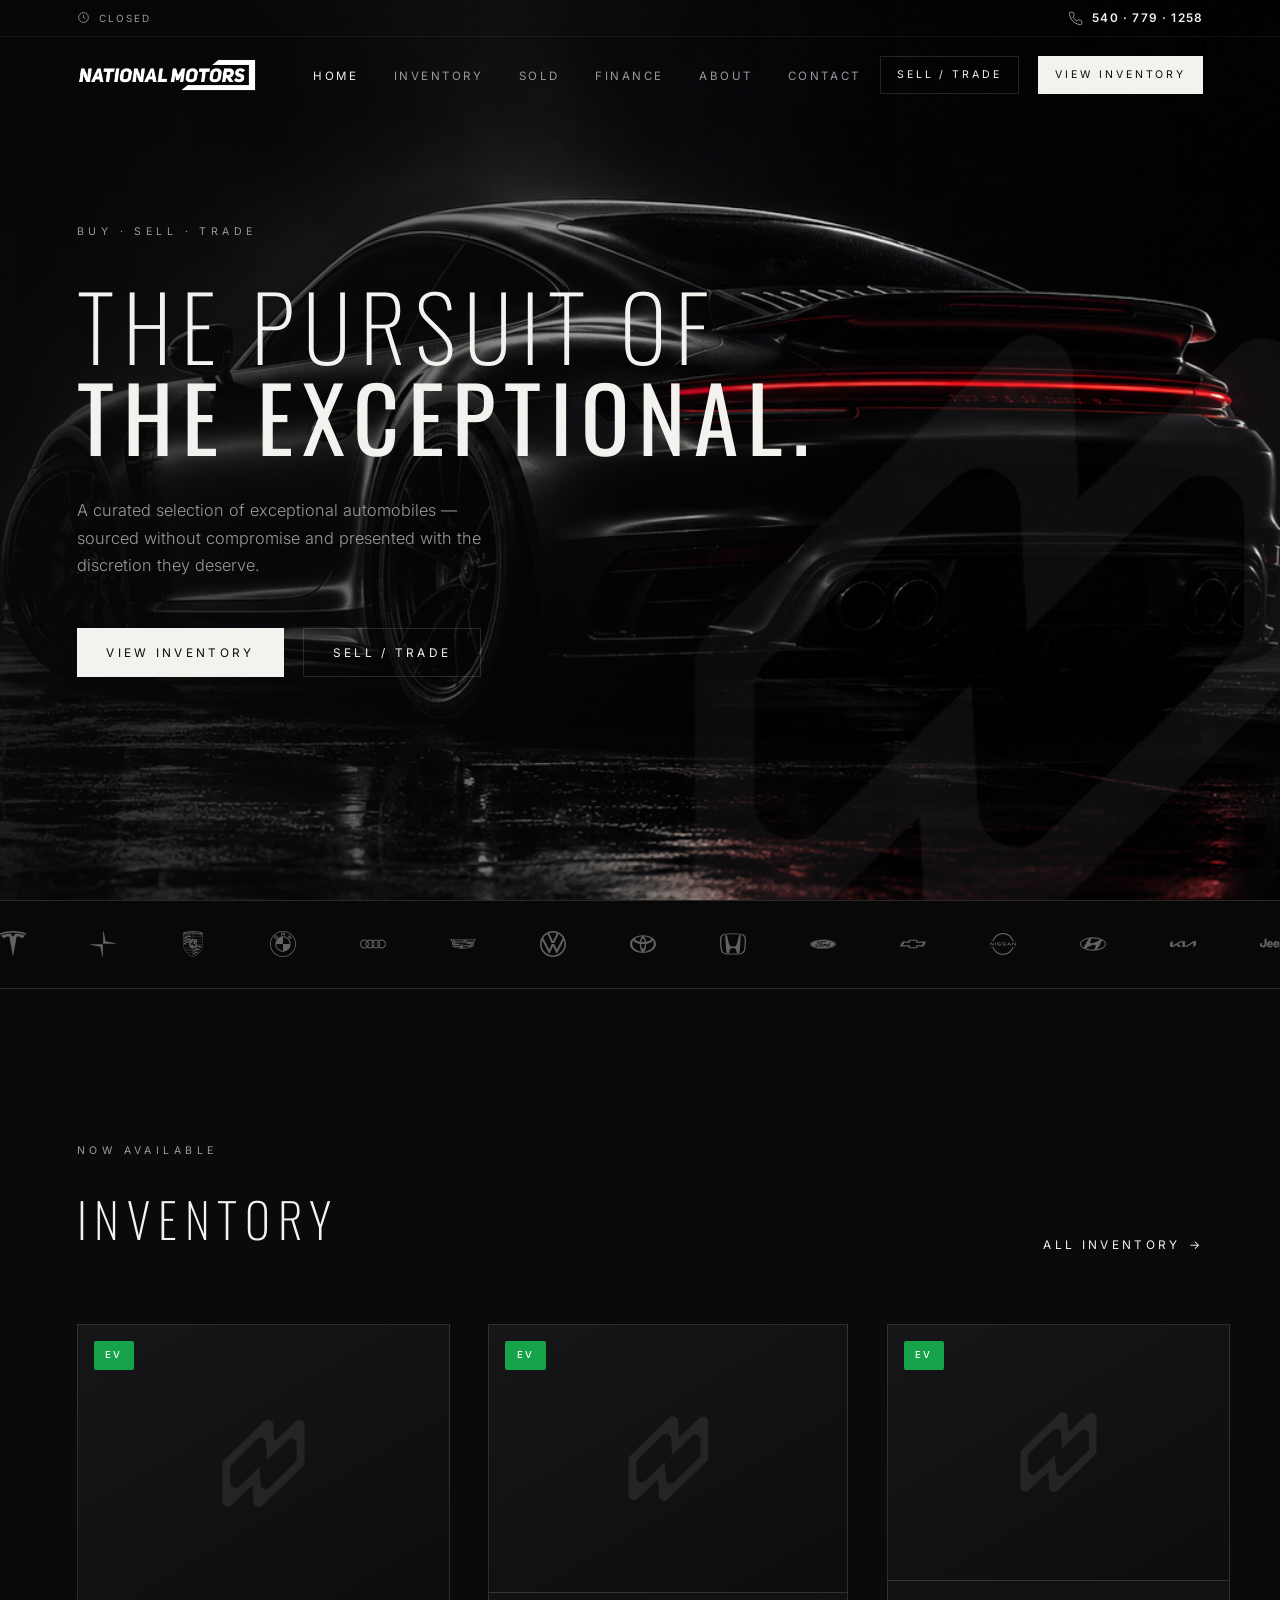
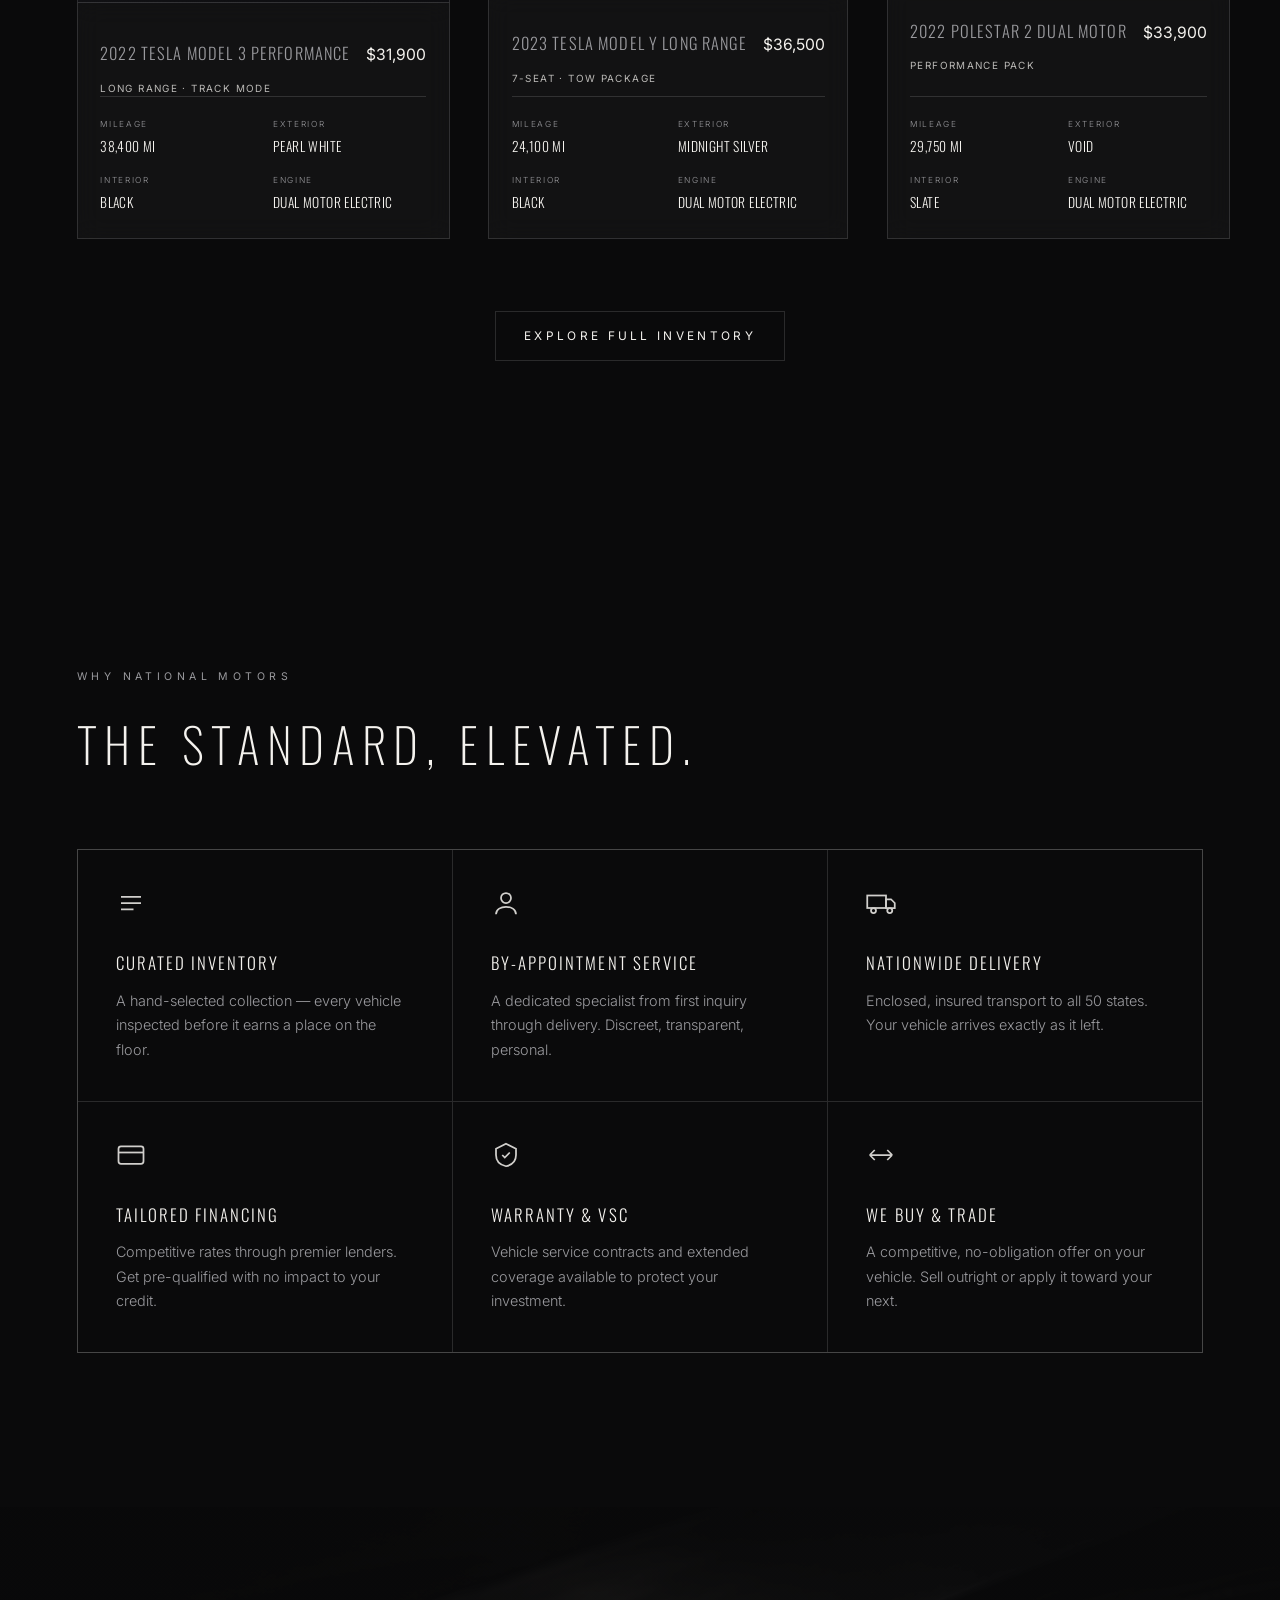
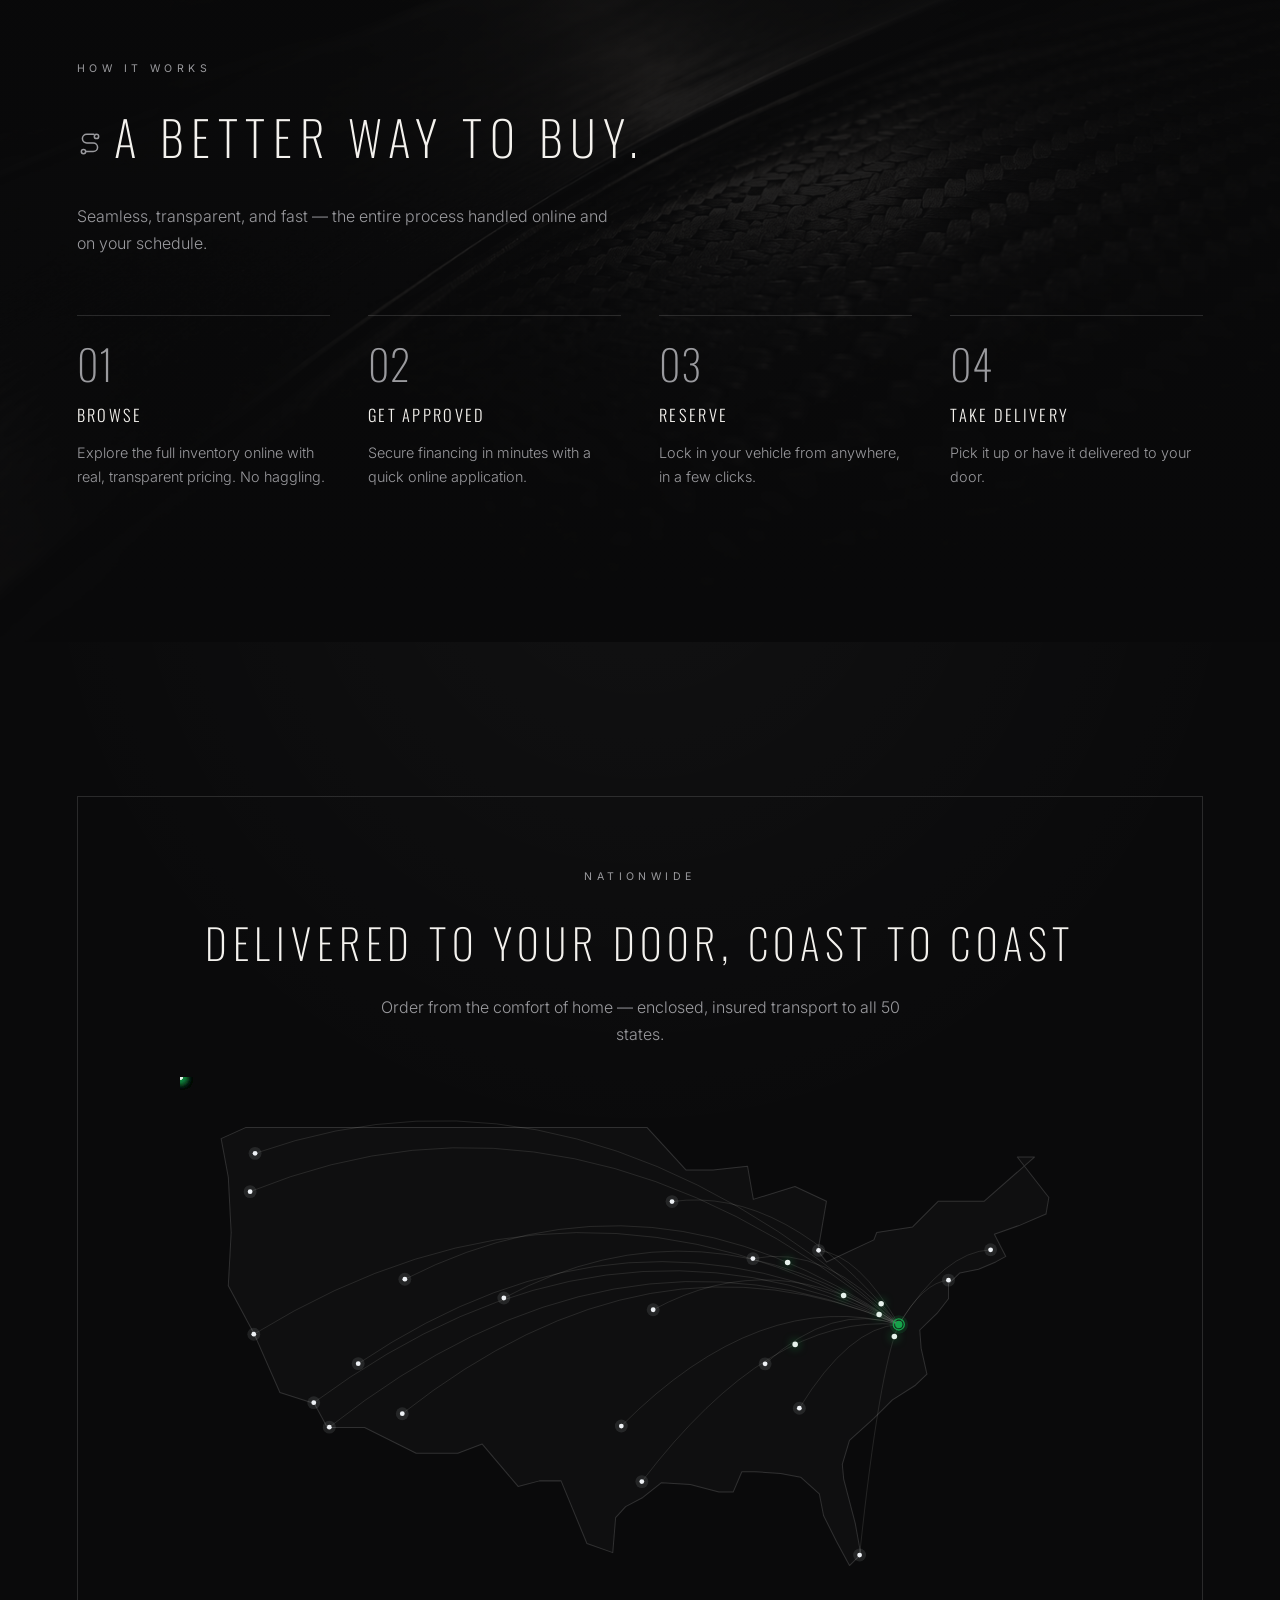
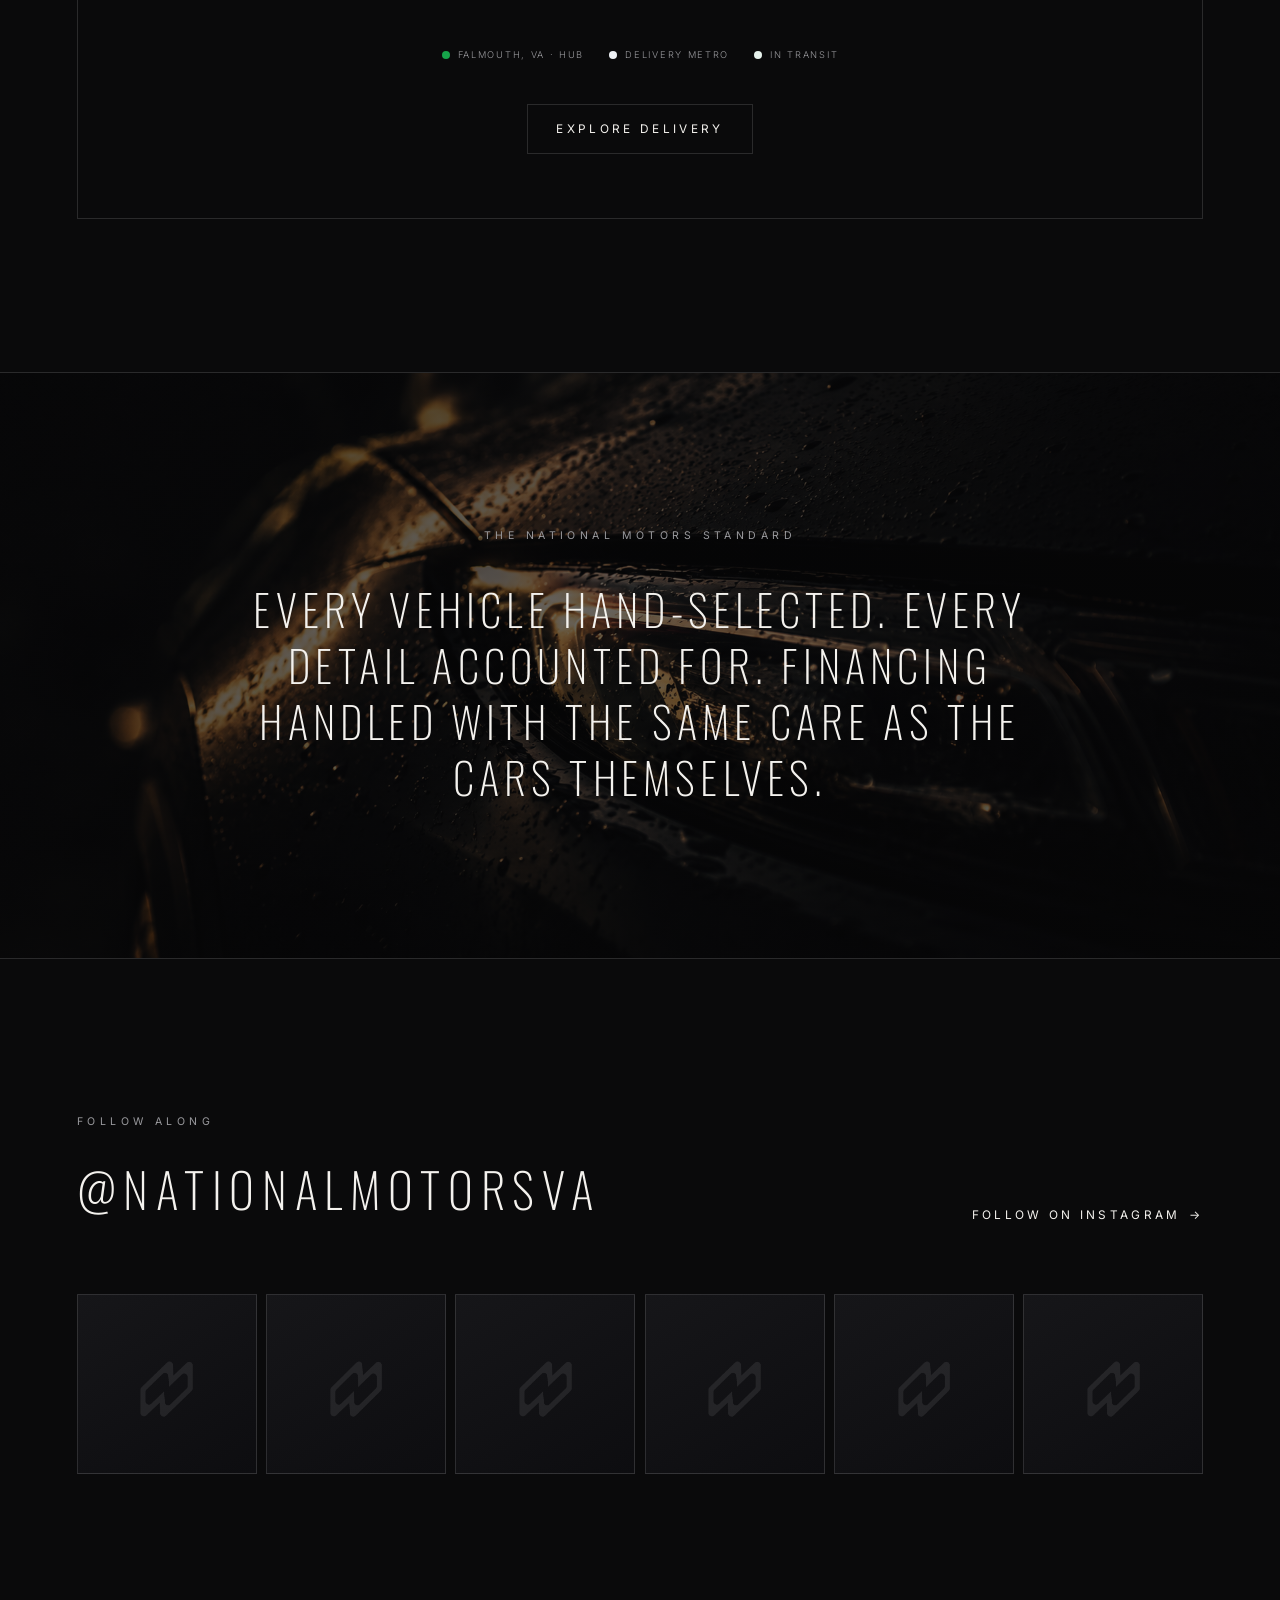
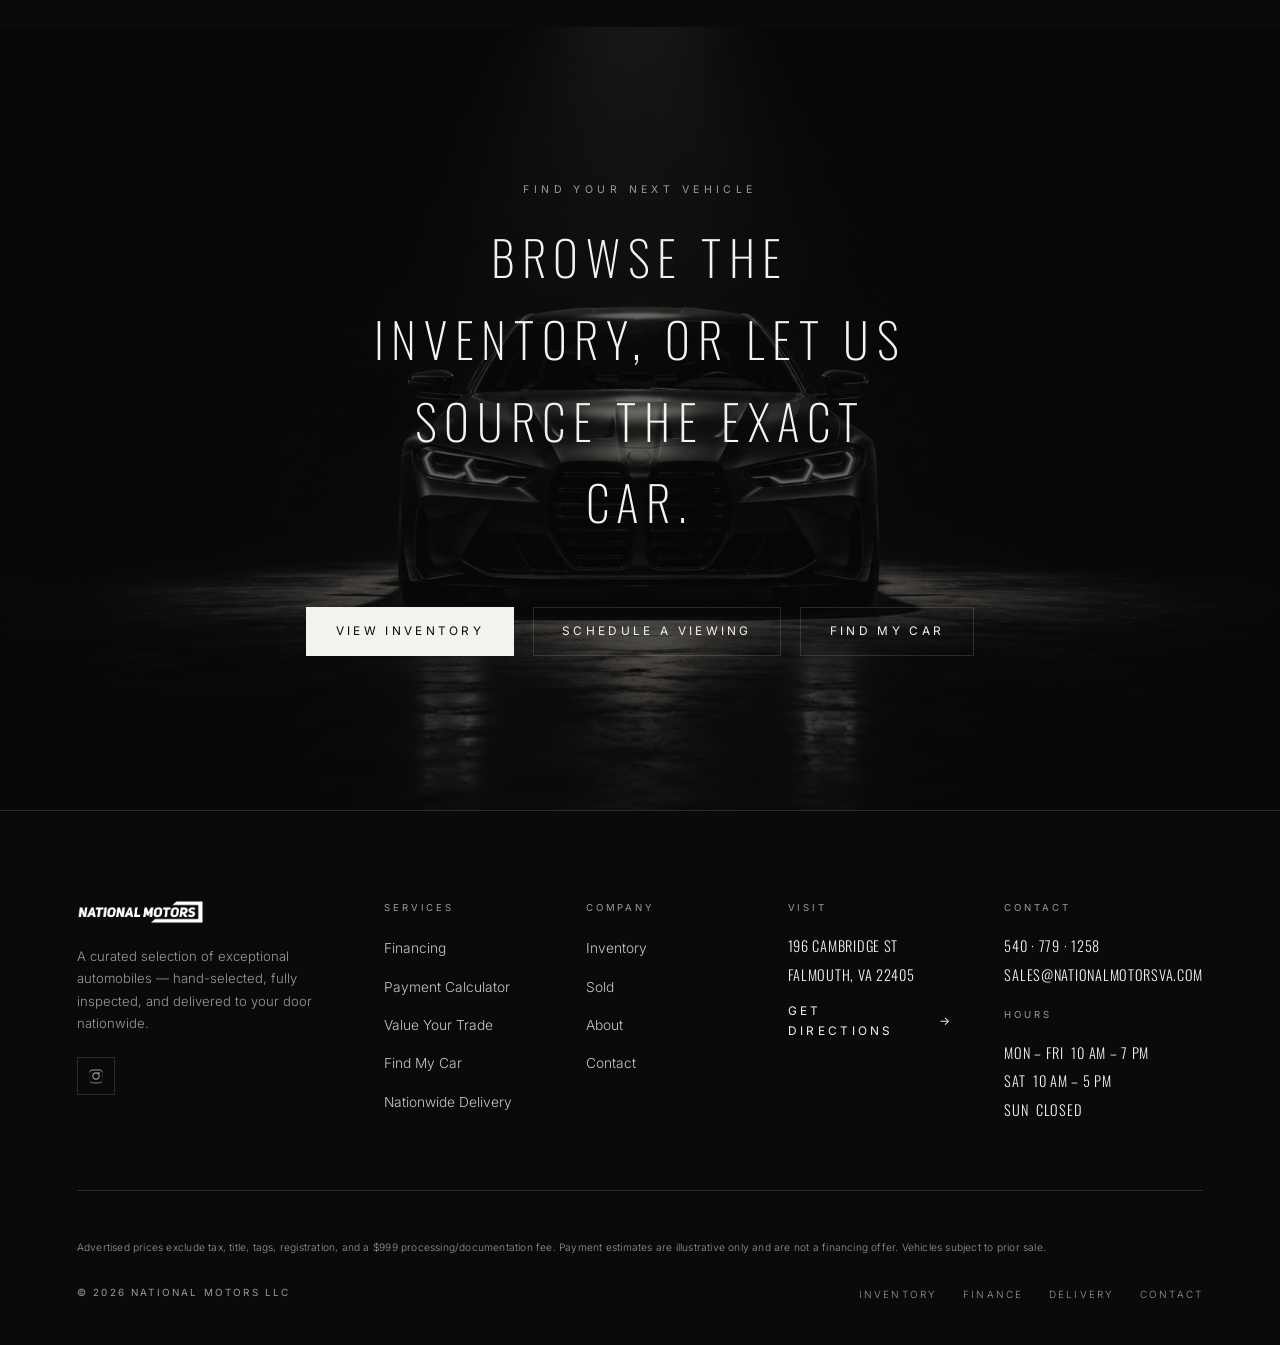
==== index.html @ ca6d5e93 "Delivery: US network map Replace the railmap strip on the home and delivery pages with an injected S" ====
<!DOCTYPE html><html lang="en"><head><meta charset="UTF-8"><meta name="viewport" content="width=device-width, initial-scale=1"><title>National Motors | Used Cars, EVs & Financing — Fredericksburg / Falmouth, VA</title><meta name="description" content="National Motors — quality pre-owned cars, trucks, SUVs and electric vehicles (EV) with financing and nationwide delivery in the Fredericksburg / Falmouth, Virginia area."><link rel="icon" href="assets/img/favicon.png"><link rel="preconnect" href="https://fonts.googleapis.com"><link rel="preconnect" href="https://fonts.gstatic.com" crossorigin><link href="https://fonts.googleapis.com/css2?family=Inter:wght@300;400;500&family=Oswald:wght@200;300;400;500&display=swap" rel="stylesheet"><link rel="stylesheet" href="assets/css/site.css"></head><body><header id="hd"><div class="util"><div class="wrap utilrow"><span class="ustatus"><svg class="x" viewBox="0 0 24 24" fill="none" stroke="currentColor" stroke-width="1.4"><circle cx="12" cy="12" r="9"/><path d="M12 7v5l3 2"/></svg><span id="today">Open</span></span><a class="uphone" href="tel:+15407791258"><svg class="x" viewBox="0 0 24 24" fill="none" stroke="currentColor" stroke-width="1.4"><path d="M22 16.9v3a2 2 0 01-2.2 2 19.8 19.8 0 01-8.6-3 19.5 19.5 0 01-6-6 19.8 19.8 0 01-3-8.6A2 2 0 014.1 2h3a2 2 0 012 1.7c.1.9.3 1.8.6 2.6a2 2 0 01-.5 2.1L8.1 9.9a16 16 0 006 6l1.5-1.1a2 2 0 012.1-.5c.8.3 1.7.5 2.6.6a2 2 0 011.7 2z"/></svg><b>540 · 779 · 1258</b></a></div></div><div class="wrap nav"><a href="index.html"><img class="logo" src="assets/img/wordmark.png" alt="National Motors"></a><div class="right"><ul><li><a class="n active" href="index.html">Home</a></li><li><a class="n" href="inventory.html">Inventory</a></li><li><a class="n" href="sold.html">Sold</a></li><li><a class="n" href="financing.html">Finance</a></li><li><a class="n" href="about.html">About</a></li><li><a class="n" href="contact.html">Contact</a></li></ul><a class="btn small" href="sell.html">Sell / Trade</a><a class="btn small fill" href="inventory.html">View Inventory</a><button class="navtoggle" id="mt">Menu</button></div></div></header><div class="mobile" id="mm"><button class="close" id="mc">✕</button><a href="index.html">Home</a><a href="inventory.html">Inventory</a><a href="sold.html">Sold</a><a href="financing.html">Finance</a><a href="about.html">About</a><a href="contact.html">Contact</a><a href="sell.html">Sell / Trade</a></div><section class="hero"><div class="hero-media"></div><img class="hero-mark" src="assets/img/monogram.png" alt=""><div class="wrap"><span class="eyebrow">Buy · Sell · Trade</span><h1>The pursuit of<br><b>the exceptional.</b></h1><p class="sub">A curated selection of exceptional automobiles — sourced without compromise and presented with the discretion they deserve.</p><div class="cta"><a class="btn fill" href="inventory.html">View Inventory</a><a class="btn" href="sell.html">Sell / Trade</a></div></div></section><div class="marquee"><div class="marquee-track"><svg viewBox="0 0 24 24" role="img" aria-label="Tesla"><path d="M12 5.362l2.475-3.026s4.245.09 8.471 2.054c-1.082 1.636-3.231 2.438-3.231 2.438-.146-1.439-1.154-1.79-4.354-1.79L12 24 8.619 5.034c-3.18 0-4.188.354-4.335 1.792 0 0-2.146-.795-3.229-2.43C5.28 2.431 9.525 2.34 9.525 2.34L12 5.362l-.004.002H12v-.002zm0-3.899c3.415-.03 7.326.528 11.328 2.28.535-.968.672-1.395.672-1.395C19.625.612 15.528.015 12 0 8.472.015 4.375.61 0 2.349c0 0 .195.525.672 1.396C4.674 1.989 8.585 1.435 12 1.46v.003z"/></svg><svg viewBox="0 0 24 24" role="img" aria-label="Polestar"><path d="m12.549 0-.457.555v11.191h11.19l.554-.457-9.4-1.89zM.719 12.26l-.555.457L9.563 14.6l1.886 9.4.457-.555V12.26Z"/></svg><svg viewBox="0 0 24 24" role="img" aria-label="Porsche"><path d="M11.972 0A25.68 25.68 0 0 0 9.93.091a27.858 27.858 0 0 0-4.248.685 23.565 23.565 0 0 0-2.975.966l-.06.022s.118 7.243.21 10.831a9.934 9.934 0 0 0 .569 3.098 14.899 14.899 0 0 0 1.622 3.214A12.884 12.884 0 0 0 7.56 21.66a11.234 11.234 0 0 0 1.192.873 15.214 15.214 0 0 0 2.038 1.031c.233.098.436.192.62.255A4.58 4.58 0 0 0 12 24a4.58 4.58 0 0 0 .59-.182c.182-.063.387-.156.62-.255a15.22 15.22 0 0 0 2.037-1.031 11.25 11.25 0 0 0 1.194-.873 12.88 12.88 0 0 0 2.511-2.752 14.889 14.889 0 0 0 1.622-3.214 9.934 9.934 0 0 0 .57-3.098c.091-3.588.21-10.827.21-10.827a.635.635 0 0 0-.057-.026 23.564 23.564 0 0 0-2.976-.966 27.856 27.856 0 0 0-4.248-.684A26.068 26.068 0 0 0 12.031 0zm0 .361h.057c.679.008 1.288.03 1.963.09a26.585 26.585 0 0 1 4.084.663 22.53 22.53 0 0 1 2.861.937.619.619 0 0 1 .057.025l-.038 2.274a.113.113 0 0 0-.019-.01 22.55 22.55 0 0 0-2.86-.937 26.61 26.61 0 0 0-4.085-.662c-.675-.06-1.281-.1-1.96-.108h-.058c-.679.009-1.29.048-1.965.108a26.608 26.608 0 0 0-4.084.665 22.547 22.547 0 0 0-2.861.938.116.116 0 0 0-.02.01l-.038-2.281.058-.022a22.527 22.527 0 0 1 2.86-.937A26.581 26.581 0 0 1 10.01.45c.675-.06 1.284-.08 1.963-.089zm.288.216a16.633 16.633 0 0 0-.902.008c-.121.005-.288.109-.29.23l-.007.648c-.002.132.172.236.305.239.462.01.87.002 1.318.03.033.003.062.023.062.056l-.003.13a.042.042 0 0 1-.045.046c-.521 0-1.066-.025-1.593.017-.028.002-.027-.005-.028.023l-.024.384-.002.03a16.318 16.318 0 0 1 1.882 0 .32.32 0 0 0 .305-.262l.006-.627c0-.129-.158-.224-.261-.23-.442-.028-.945-.013-1.394-.025a.046.046 0 0 1-.044-.05l.009-.145c0-.028.019-.036.047-.037.444-.016 1.107.005 1.562.019a.072.072 0 0 0 .06-.07V.674c0-.017-.032-.067-.063-.068V.605a33.113 33.113 0 0 0-.9-.028zm-1.88.064c-.423.008-1.341.125-1.862.19L8.515 2.64v.023l.47-.06a.014.014 0 0 0 .01-.006.014.014 0 0 0 .003-.01v-.523l.947-.102c.083-.015.18.046.256.169a.88.88 0 0 1 .114.339l.467-.035c.01 0 .03 0 .028-.01a.988.988 0 0 0-.307-.663.316.316 0 0 0 .197-.31 4.34 4.34 0 0 0-.022-.564.32.32 0 0 0-.3-.247zm3.59.019a.404.404 0 0 0-.413.332l-.01 1.195a.312.312 0 0 0 .24.289c.61.057 1.21.112 1.89.215.011 0 .032-.007.032-.017v-.416c0-.009-.02-.028-.027-.03-.454-.057-1.053-.137-1.589-.193a.076.076 0 0 1-.058-.07v-.812c0-.034.05-.052.084-.05.529.044 1.056.14 1.584.197.014.002.036-.007.037-.021l.01-.382a.037.037 0 0 0-.029-.033 36.382 36.382 0 0 0-1.75-.204zm1.98.237c-.012 0-.022.014-.022.025-.006.274-.045 1.457-.053 1.772v.027c.155.027.326.048.453.074.014.002.035-.008.035-.022-.002-.207 0-.448-.004-.636 0-.013.006-.014.02-.012a31.392 31.392 0 0 1 1.102.22c.008 0 .052.007.052.03-.003.217-.007.4-.013.617a.041.041 0 0 0 .027.04c.145.033.283.067.42.1.037.008.043.001.044-.012.022-.451.03-1.174.036-1.784 0-.008-.003-.02-.01-.022-.153-.035-.297-.072-.453-.105-.014-.003-.022.02-.023.035-.015.223-.009.43-.026.652 0 .008 0 .012-.009.01-.37-.076-.765-.158-1.132-.227-.01-.002-.006-.02-.005-.031l.003-.653a.033.033 0 0 0-.026-.03 23.196 23.196 0 0 0-.417-.068zM7.934.92a.303.303 0 0 0-.037 0c-.543.086-1.089.201-1.64.32a.5.5 0 0 0-.23.143.322.322 0 0 0-.102.205l.004 1.118a.434.434 0 0 0 .106.266.24.24 0 0 0 .204.11 38.518 38.518 0 0 1 1.633-.323.497.497 0 0 0 .268-.166.362.362 0 0 0 .098-.23L8.236 1.2a.28.28 0 0 0-.11-.198.303.303 0 0 0-.191-.08zm2.157.197a.076.076 0 0 1 .08.069l.003.189a.172.172 0 0 1-.14.166l-1.062.104-.009-.008V1.23l.009-.004 1.111-.108a.076.076 0 0 1 .008 0zm-2.52.29a.167.167 0 0 1 .078.022.117.117 0 0 1 .054.106l-.009.704a.125.125 0 0 1-.049.105.291.291 0 0 1-.12.047 61.16 61.16 0 0 1-.997.19.106.106 0 0 1-.088-.017.133.133 0 0 1-.03-.1v-.726a.143.143 0 0 1 .04-.097.243.243 0 0 1 .12-.06c.29-.054.67-.129.968-.172a.167.167 0 0 1 .033-.002zm10.81 0l-.001.001c-.008 0-.008.012-.008.019-.014.606-.03 1.167-.035 1.773 0 .013.006.03.018.033a22.245 22.245 0 0 1 2.158.7c.032.011.031-.013.031-.022.003-.138.01-.278.003-.416a.041.041 0 0 0-.025-.033 16.602 16.602 0 0 0-1.66-.541.028.028 0 0 1-.019-.026l.008-.18c0-.008.014-.01.022-.008a21.848 21.848 0 0 1 1.67.542c.01.003.01-.01.01-.019a5.121 5.121 0 0 0 0-.468.029.029 0 0 0-.02-.026 21.457 21.457 0 0 0-1.638-.523c-.008-.002-.018-.01-.018-.018v-.192c0-.008.013-.013.021-.01.564.144 1.184.36 1.615.519.038.014.06.008.06-.027 0-.157.006-.168-.002-.324-.002-.02-.004-.04-.022-.047a21.383 21.383 0 0 0-2.169-.707zm-12.97.064a.365.365 0 0 0-.084.009c-.65.166-1.303.414-1.956.652a.063.063 0 0 0-.03.052V3.65l.003.33s.471-.177.573-.21c.013-.004.013-.017.013-.031l-.01-.52c0-.015.002-.037.016-.04l1.625-.502a.306.306 0 0 0 .138-.101.237.237 0 0 0 .052-.156l-.017-.683a.272.272 0 0 0-.119-.197.365.365 0 0 0-.204-.068zm-.286.496c.036-.01.07.031.072.063a1.86 1.86 0 0 1 .012.25c-.001.045-.066.097-.11.11l-1.184.386c-.011.004-.031 0-.031-.012l.002-.358c0-.017.02-.031.036-.036a10.796 10.796 0 0 1 1.203-.403zm6.967.981c.653.01 1.246.03 1.9.088a26.591 26.591 0 0 1 4.083.663 22.501 22.501 0 0 1 2.861.937.107.107 0 0 1 .014.007 89.441 89.441 0 0 0-.007.448h-8.851zm-.317.002l-.001 4.618H8.827c-.043-.004-.015-.023.015-.052a1.71 1.71 0 0 1 .715-.312c.022-.002.028-.014-.003-.054a.898.898 0 0 0-.93-.212.985.985 0 0 0-.624.603.04.04 0 0 1-.04.031 6.734 6.734 0 0 1-.47.013c-.025 0-.037-.032-.035-.056a.737.737 0 0 1 .343-.484 1.1 1.1 0 0 1 .519-.178.04.04 0 0 0 .02-.063.515.515 0 0 0-.105-.093.758.758 0 0 0-.504-.077 1.053 1.053 0 0 0-.948.964c-.01.06.006.074-.053.094-.112.038-.322.064-.434.088-.02.003-.05-.043-.045-.063a1.309 1.309 0 0 1 .244-.522 1.006 1.006 0 0 1 .342-.291c.026-.013.05-.044.026-.064-.253-.22-.771.012-.98.241a1.37 1.37 0 0 0-.275.91c0 .016.014.041 0 .047a4.942 4.942 0 0 1-.4.15c-.012.003-.014-.028-.016-.04a.93.93 0 0 1 .147-.677.661.661 0 0 1 .244-.241c.01-.006.008-.018 0-.028-.115-.149-.569-.042-.708.094-.32.312-.297.615-.312 1.097-.001.023-.03.111-.056.123a.57.57 0 0 1-.184.07c-.021.006-.023.014-.028-.007a.39.39 0 0 0-.57-.222.356.356 0 0 0-.077.532c.015.017.02.034-.003.041a.42.42 0 0 0-.275.534.336.336 0 0 0 .296.21.628.628 0 0 0 .37-.108.043.043 0 0 1 .06.01.386.386 0 0 0 .531.124c.162-.107.234-.273.114-.559-.007-.016.02-.046.034-.054a6.615 6.615 0 0 1 3.144-.88 1.78 1.78 0 0 1 .456.101.094.094 0 0 1 .023.008l.002.941a.19.19 0 0 1-.034.025 1.005 1.005 0 0 0-.432.55c-.004.017-.006.021-.035.024-.193.019-.399.047-.591.062-.011.002-.032-.019-.028-.03a1.87 1.87 0 0 1 .725-.908.057.057 0 0 0 .01-.067.375.375 0 0 0-.168-.093 1.087 1.087 0 0 0-.895.362 1.418 1.418 0 0 0-.312.875c-.001.022.003.058-.019.065-.124.039-.261.074-.39.11-.015.004-.035-.011-.038-.027a1.006 1.006 0 0 1 .486-1.03c.051-.04-.038-.102-.102-.102a.963.963 0 0 0-.913.53 1.301 1.301 0 0 0-.03.793c.003.023.019.063-.006.069-.079.019-.265.09-.323.108-.021.007-.035-.003-.047-.03a1.041 1.041 0 0 1-.021-.488 1.102 1.102 0 0 1 .268-.493c.008-.01.011-.032 0-.037a.54.54 0 0 0-.378-.025.74.74 0 0 0-.477.38c-.159.297-.118.583.051 1.005.008.02.018.058 0 .07l-.137.08c-.017.013-.032.002-.044-.015-.055-.078-.124-.202-.21-.24a.415.415 0 0 0-.428.035.406.406 0 0 0-.12.431.875.875 0 0 0 .1.152c.01.014-.001.036-.013.047-.059.052-.14.09-.188.14a.395.395 0 0 0-.01.471.365.365 0 0 0 .45.123 1.624 1.624 0 0 0 .232-.122c.027-.018.045-.051.07-.025a.546.546 0 0 0 .224.153.427.427 0 0 0 .354-.062.305.305 0 0 0 .168-.338.875.875 0 0 0-.143-.27c-.033-.035-.035-.033 0-.054a7.435 7.435 0 0 1 1.66-.724 5.024 5.024 0 0 1 1.69-.207h.046l.003 1.949H3.206c-.054-2.133-.116-5.51-.156-7.836a.113.113 0 0 1 .014-.007 22.499 22.499 0 0 1 2.86-.937 26.59 26.59 0 0 1 4.084-.663 23.38 23.38 0 0 1 1.768-.086zm-3.088.816a1.237 1.237 0 0 0-.693.232c-.286.188-.456.773-.49.982a.044.044 0 0 1-.04.036 5.998 5.998 0 0 0-.676.125c-.007.001-.012-.01-.012-.017a.983.983 0 0 1 .258-.59 3.506 3.506 0 0 1 .493-.396c.013-.011.004-.045-.012-.051a1.035 1.035 0 0 0-.797.012 1.129 1.129 0 0 0-.675.867 2.062 2.062 0 0 0-.029.41c.002.017-.03.018-.045.023-.246.077-.504.167-.71.236-.01.004-.039.002-.039-.01a1.168 1.168 0 0 1 .175-.655c.12-.195.343-.305.505-.469.011-.012.028-.044.011-.051-.41-.165-.797.004-1.124.375a1.395 1.395 0 0 0-.2 1.124c.009.036 0 .075-.019.083a1.805 1.805 0 0 1-.23.089.025.025 0 0 1-.033-.02c-.093-.296-.44-.238-.597-.148a.361.361 0 0 0-.139.489.031.031 0 0 1-.01.044.442.442 0 0 0-.205.596.352.352 0 0 0 .428.137 1.208 1.208 0 0 0 .246-.129.027.027 0 0 1 .03.004.393.393 0 0 0 .566.08c.115-.082.16-.096.204-.244a.39.39 0 0 0-.09-.3c-.012-.01-.001-.04.013-.047A9.692 9.692 0 0 1 8.947 5.51a2.35 2.35 0 0 1 1.446.553.072.072 0 0 0 .062.031.098.098 0 0 0 .054-.056.66.66 0 0 0-.204-.678 1.21 1.21 0 0 0-.612-.344c-.012-.003-.02-.029-.01-.037a.968.968 0 0 1 .335-.22 3.587 3.587 0 0 1 .605-.05c.014-.001.035-.015.03-.028a.606.606 0 0 0-.527-.4 1.325 1.325 0 0 0-.693.1 1.118 1.118 0 0 0-.5.553.036.036 0 0 1-.032.02 12.139 12.139 0 0 0-.594-.007c-.014 0-.035 0-.035-.014a.943.943 0 0 1 .255-.517 1.989 1.989 0 0 1 .68-.386c.019-.006.04-.036.029-.051a.549.549 0 0 0-.201-.17 1.237 1.237 0 0 0-.347-.041zm3.405 1.607h8.845c-.012.686-.025 1.433-.04 2.195h-8.805zM8.681 7.801l6.666.003a.016.016 0 0 1 .017.013l-.002 5.138a2.354 2.354 0 0 1-.143.764 3.327 3.327 0 0 1-1.44 1.725 3.468 3.468 0 0 1-1.74.491 3.512 3.512 0 0 1-2.26-.86 3.078 3.078 0 0 1-1.105-2.31L8.667 7.82c0-.013.001-.019.014-.019zm6.994.086h5.217c-.012.645-.025 1.296-.034 1.926h-5.183V8.318zm-6.839.071c-.013 0-.014.005-.014.018l.007 4.753a2.97 2.97 0 0 0 1.054 2.225 3.333 3.333 0 0 0 2.153.827 3.284 3.284 0 0 0 1.66-.473 3.193 3.193 0 0 0 1.374-1.66 2.28 2.28 0 0 0 .136-.734l.002-4.94a.015.015 0 0 0-.016-.014zm4.436.304a.101.101 0 0 1 .001 0 .11.11 0 0 1 .087.071l.242.715a.079.079 0 0 1-.003.07.066.066 0 0 1-.054.024.065.065 0 0 1-.063-.044l-.038-.125h-.33l-.036.128c-.01.04-.04.044-.071.044a.063.063 0 0 1-.044-.028.057.057 0 0 1-.01-.052l.232-.728a.101.101 0 0 1 .087-.075zm-.763.007a.226.226 0 0 1 .023 0 .232.232 0 0 1 .235.157.046.046 0 0 1-.031.059.053.053 0 0 1-.07-.02.166.166 0 0 0-.132-.09.151.151 0 0 0-.133.1.498.498 0 0 0-.055.222.524.524 0 0 0 .046.228.159.159 0 0 0 .154.102.233.233 0 0 0 .166-.243v-.039h-.135a.057.057 0 0 1-.059-.063c0-.023.007-.05.059-.05h.192c.064 0 .073.048.073.09a.792.792 0 0 1-.011.152.399.399 0 0 1-.15.236.301.301 0 0 1-.15.043.257.257 0 0 1-.227-.145.618.618 0 0 1-.073-.31.577.577 0 0 1 .08-.304.226.226 0 0 1 .198-.125zm-2.988.002a.318.318 0 0 1 .004 0c.183.002.243.111.243.15 0 .035-.061.08-.095.039a.2.2 0 0 0-.157-.068.143.143 0 0 0-.15.096.114.114 0 0 0 .094.135.61.61 0 0 1 .267.08h-.001a.202.202 0 0 1 .081.18.247.247 0 0 1-.067.175.327.327 0 0 1-.247.088.297.297 0 0 1-.263-.14c-.004-.01-.01-.063.034-.078a.084.084 0 0 1 .082.026.239.239 0 0 0 .156.063.223.223 0 0 0 .148-.05.105.105 0 0 0 .024-.116.219.219 0 0 0-.193-.098.25.25 0 0 1-.172-.07.25.25 0 0 1-.069-.196.219.219 0 0 1 .1-.163.318.318 0 0 1 .181-.053zm1.649 0a.06.06 0 0 1 .001 0 .06.06 0 0 1 .006 0h.355a.06.06 0 1 1 0 .12l-.114.002v.682a.063.063 0 0 1-.125 0v-.683h-.116a.06.06 0 0 1-.007-.12zm.56 0a.06.06 0 0 1 .001 0 .06.06 0 0 1 .006 0h.354a.06.06 0 1 1 0 .12l-.114.002v.682a.063.063 0 0 1-.125 0v-.683h-.115a.06.06 0 0 1-.007-.12zm2.74 0a.06.06 0 0 1 .002 0 .06.06 0 0 1 .006 0h.353a.06.06 0 1 1 0 .12l-.112.002v.682a.063.063 0 0 1-.125 0v-.683h-.116a.06.06 0 0 1-.007-.12zm-.677.004a.063.063 0 0 1 .012 0h.19a.364.364 0 0 1 .208.058.278.278 0 0 1 .108.206.235.235 0 0 1-.071.198.305.305 0 0 1-.117.075l-.02.007.158.2a.086.086 0 0 1 .023.056c-.002.032-.023.05-.06.05a.066.066 0 0 1-.056-.027l-.187-.258h-.117v.23a.059.059 0 0 1-.063.067.06.06 0 0 1-.062-.067v-.726a.073.073 0 0 1 .016-.05.063.063 0 0 1 .038-.019zm-3.87.002a.06.06 0 0 1 .003 0h.357a.06.06 0 0 1 0 .121h-.116v.684a.063.063 0 0 1-.125 0v-.684h-.116a.06.06 0 0 1-.003-.12zm.583 0a.063.063 0 0 1 .002 0 .063.063 0 0 1 .065.064v.471a.258.258 0 0 0 .037.151.146.146 0 0 0 .127.056.138.138 0 0 0 .125-.056.265.265 0 0 0 .035-.15V8.34h.001a.063.063 0 0 1 .125 0v.432a.474.474 0 0 1-.056.262.25.25 0 0 1-.228.104.26.26 0 0 1-.23-.104.456.456 0 0 1-.061-.262V8.34a.063.063 0 0 1 .058-.063zm3.354.115v.328h.13a.18.18 0 0 0 .2-.174.15.15 0 0 0-.051-.109.178.178 0 0 0-.13-.045zm-.584.015l-.136.469h.278zm-1.14 1.005c.011 0 .021.002.022.011.002.018-.016.029-.042.042a.206.206 0 0 0-.094.08.31.31 0 0 0-.039.163.115.115 0 0 0 .063.079.298.298 0 0 0 .142.028.502.502 0 0 0 .215-.063.581.581 0 0 1 .276-.02.341.341 0 0 1 .194.063c.024.017.02.038.011.04-.014.005-.029-.012-.044-.01a.674.674 0 0 0-.142.03c-.06.027-.087.037-.116.09a.099.099 0 0 0-.007.073c.01.024.035.04.04.057a.446.446 0 0 0 .064.125.205.205 0 0 0 .03.023 2.668 2.668 0 0 1 .282.243.26.26 0 0 1 .04.093c.003.012-.007.03-.018.025a.255.255 0 0 1-.036-.029.178.178 0 0 0-.053-.039.368.368 0 0 0-.176-.025c-.027 0-.081.024-.05.036a.357.357 0 0 1 .132.116.43.43 0 0 1 .107.31c0 .006-.012.01-.015.006a.359.359 0 0 0-.102-.109.324.324 0 0 0-.21-.062c-.015.001-.06 0-.055.014a1.19 1.19 0 0 1 .123.191.562.562 0 0 1 .039.276c-.001.005-.02.01-.023.005a.61.61 0 0 0-.077-.076.349.349 0 0 0-.094-.06.29.29 0 0 0-.204.028.325.325 0 0 0-.13.132.492.492 0 0 0-.062.205.46.46 0 0 0 .042.257.368.368 0 0 0 .19.164.955.955 0 0 0 .334.044c.139.005.278-.016.417-.02a1.943 1.943 0 0 1 .396.003.88.88 0 0 1 .3.12 2.64 2.64 0 0 1 .215.183c.008.006.026-.003.035-.009a.462.462 0 0 0 .131-.233.346.346 0 0 0-.056-.246c-.047-.085-.116-.18-.17-.27a2.962 2.962 0 0 1-.202-.296.305.305 0 0 1-.017-.221.238.238 0 0 1 .107-.128c.011-.007.022.006.017.021a.184.184 0 0 0-.008.112.32.32 0 0 0 .089.14c.013.01.047-.005.055-.021.018-.043.007-.11.023-.154a.619.619 0 0 1 .108-.226 1.47 1.47 0 0 1 .36-.196c.033-.019.054-.105.091-.091.037.013.017.1-.011.142-.04.062-.087.1-.131.156a1.536 1.536 0 0 0-.157.247.222.222 0 0 0-.029.137.14.14 0 0 0 .073.094c.022.01.05-.01.07-.025a.385.385 0 0 0 .097-.103c.023-.038.01-.089.032-.128.006-.009.03-.007.037 0a.139.139 0 0 1 .044.084.393.393 0 0 1-.01.113c-.003.008-.024.027-.031.045a.244.244 0 0 1-.02.04c-.036.063-.078.116-.125.126-.01.001-.017.021-.01.03a.391.391 0 0 0 .113.132.198.198 0 0 0 .152.01c.027-.008.048-.027.079-.037.013-.004.005.004.005.017a.27.27 0 0 1-.015.086.19.19 0 0 1-.075.083.395.395 0 0 1-.166.05c-.027.005-.068.025-.058.051a.256.256 0 0 0 .042.085.122.122 0 0 0 .08.039.205.205 0 0 0 .125-.036c.04-.026.061-.074.096-.108.007-.006.026 0 .026.01a.36.36 0 0 1-.041.158.497.497 0 0 1-.128.138c-.015.013-.033.029-.033.049a.2.2 0 0 0 .044.084.134.134 0 0 0 .083.054.269.269 0 0 0 .1 0c.013 0 .01.023-.001.031a.253.253 0 0 1-.117.068.25.25 0 0 1-.128.008c-.081-.02-.134-.05-.214-.073a.23.23 0 0 0-.135-.009.227.227 0 0 0-.106.083.133.133 0 0 0-.03.064c-.006.063.025.13.005.192a1.415 1.415 0 0 1-.081.234 1.314 1.314 0 0 1-.115.165c-.04.054-.093.074-.12.133a.638.638 0 0 1-.038.063.515.515 0 0 0-.058.229.452.452 0 0 0 .085.209l.153.237a.149.149 0 0 1 .009.083.088.088 0 0 1-.044.07.893.893 0 0 0-.419.527l-.002.013v.004a.106.106 0 0 1-.021.042.334.334 0 0 1-.19.096c-.055.015-.11.029-.165.046a.077.077 0 0 0-.044.031.08.08 0 0 0 .009.097.137.137 0 0 1 .03.071.063.063 0 0 1-.013.042.108.108 0 0 1-.028.022.865.865 0 0 1-.216.087c-.05.011-.086-.002-.07-.059a3.075 3.075 0 0 1 .098-.293.42.42 0 0 1 .133-.14 2.289 2.289 0 0 1 .212-.162.411.411 0 0 0 .119-.126 3.299 3.299 0 0 1 .19-.275.163.163 0 0 0 .029-.129.246.246 0 0 0-.142-.185 1.052 1.052 0 0 0-.085-.034.534.534 0 0 1-.246-.175.09.09 0 0 0-.062-.04c-.063.002-.081.09-.083.138a1.17 1.17 0 0 0 .004.212.18.18 0 0 1 .004.072.055.055 0 0 1-.039.034 2.74 2.74 0 0 0-.565.279.24.24 0 0 0-.063.07l-.017.029a.187.187 0 0 1-.223.08.5.5 0 0 0-.044-.011.094.094 0 0 0-.064.017.162.162 0 0 0-.041.036.06.06 0 0 0-.01.019v.006a.057.057 0 0 0 0 .008.07.07 0 0 0 .004.017l.022.06a.066.066 0 0 1-.038.096.881.881 0 0 1-.203.055c-.04.005-.075-.01-.065-.057a1.1 1.1 0 0 1 .07-.237.094.094 0 0 1 .057-.06.79.79 0 0 0 .179-.14.266.266 0 0 1 .169-.073.512.512 0 0 0 .262-.1 1.73 1.73 0 0 0 .225-.186.37.37 0 0 0-.006-.46l-.02-.035c-.019-.03-.03-.073-.046-.104a.24.24 0 0 1-.039-.104c0-.068.027-.133.031-.201a.024.024 0 0 0-.016-.025.488.488 0 0 0-.137-.03 2.677 2.677 0 0 1-.56.006 1.423 1.423 0 0 1-.39-.18c-.053-.033-.085-.07-.139-.101-.014-.008-.015-.005-.028.006a.672.672 0 0 1-.459.125h-.002a1.766 1.766 0 0 1-.294-.077c-.073-.027-.19-.074-.26-.015-.029.025-.022.06-.022.093a1.244 1.244 0 0 1-.01.305.038.038 0 0 0 .003.032.044.044 0 0 0 .006.006.136.136 0 0 0 .036.02l.01.004c.028.01.033.023.05.058a.196.196 0 0 1 .016.062.159.159 0 0 1-.003.062.544.544 0 0 1-.009.039.207.207 0 0 0 .008.135.115.115 0 0 0 .042.053.073.073 0 0 0 .01.004.063.063 0 0 0 .01.003.068.068 0 0 0 .01 0h.01a.074.074 0 0 0 .02-.008l.004-.002a.05.05 0 0 1 .035-.012.046.046 0 0 1 .01.003.08.08 0 0 1 .063.074.484.484 0 0 1-.046.221.058.058 0 0 1-.077.03l-.018-.007a.445.445 0 0 1-.14-.117.19.19 0 0 1-.049-.112.12.12 0 0 0-.028-.082.09.09 0 0 0-.032-.016.144.144 0 0 1-.07-.046.268.268 0 0 1-.052-.219 1.5 1.5 0 0 0-.046-.64.149.149 0 0 1 .002-.108l.016-.043a.148.148 0 0 1 .007-.016.06.06 0 0 1 .042-.032.167.167 0 0 1 .029-.003 1.516 1.516 0 0 0 .45-.07.152.152 0 0 1 .062-.01.89.89 0 0 0 .073.002c.03 0 .06-.027.024-.05a.847.847 0 0 1-.084-.087.046.046 0 0 0-.052-.022.072.072 0 0 0-.01.005l-.009.005a.098.098 0 0 1-.152-.029.824.824 0 0 1-.087-.202.555.555 0 0 0-.109-.238.235.235 0 0 0-.19-.063.216.216 0 0 0-.13.098l-.063.088a.144.144 0 0 0-.031.067.107.107 0 0 0 0 .016.14.14 0 0 0 .008.032.133.133 0 0 1-.039.154l-.094.075a.087.087 0 0 0-.03.06.527.527 0 0 1-.012.06.13.13 0 0 0-.003.045.088.088 0 0 0 .002.012.081.081 0 0 0 .031.04.156.156 0 0 1 .013.012.074.074 0 0 1 .012.017.06.06 0 0 1-.012.07.219.219 0 0 1-.024.021.753.753 0 0 1-.19.108.098.098 0 0 1-.026.006c-.038.003-.05-.026-.052-.06-.003-.044-.003-.089-.003-.134a.207.207 0 0 1 .057-.137.36.36 0 0 0 .072-.225.197.197 0 0 1 .04-.13.305.305 0 0 0 .057-.09.257.257 0 0 1 .039-.066 3.861 3.861 0 0 0 .281-.384c.054-.086.155-.192.237-.073a.357.357 0 0 0 .078.084 2.395 2.395 0 0 0 .259.164c.094.053.109-.042.125-.121v-.003a.331.331 0 0 1 .038-.092 1.26 1.26 0 0 1 .202-.247c.043-.038.105-.076.15-.113.018-.016.023-.018.03-.04.009-.022.024-.05.034-.078.01-.027.015-.055.024-.076a.344.344 0 0 0 .044-.098v-.003a.023.023 0 0 0 0-.005v-.007l-.003-.007a.05.05 0 0 0-.021-.024.18.18 0 0 0-.102-.026h-.003a.384.384 0 0 0-.148.031.106.106 0 0 0-.054.054.226.226 0 0 1-.042.063.098.098 0 0 1-.13.006c-.024-.016-.014-.043 0-.063a.414.414 0 0 0 .035-.05.042.042 0 0 0 .005-.025v-.004l-.002-.005a.031.031 0 0 0-.005-.006.046.046 0 0 0-.045-.007.98.98 0 0 0-.083.027.064.064 0 0 1-.094-.047.174.174 0 0 1-.003-.055.055.055 0 0 1 .04-.05c.02-.006.05-.017.046-.042a.079.079 0 0 1 0-.023.052.052 0 0 1 .012-.024.14.14 0 0 1 .03-.025 3.869 3.869 0 0 0 .32-.234.05.05 0 0 1 .064-.01l.01.006a.223.223 0 0 0 .151.02.046.046 0 0 0 .041-.03.025.025 0 0 0 0-.005v-.005l-.002-.006-.003-.004a.071.071 0 0 0-.035-.021l-.058-.021a.269.269 0 0 1-.052-.025.053.053 0 0 1-.025-.059c.023-.113.147-.114.241-.105h.004a.505.505 0 0 0 .14-.022c.06-.021.106-.067.163-.094.057-.027.117-.057.176-.08.018-.006.033-.002.049-.009a.091.091 0 0 0 .035-.025.965.965 0 0 1 .142-.163.822.822 0 0 1 .236-.092.107.107 0 0 1 .03-.006zm-.425.557a.219.219 0 0 0-.105.026c-.009.005-.015.016-.008.024.018.021.049.03.07.05a.16.16 0 0 1 .035.046c.009.019.024.04.033.06a1.296 1.296 0 0 1 .045.123 1.227 1.227 0 0 1 .05.209c.01.057.007.117.01.175v.081c-.001.023-.001.047-.003.07a1.143 1.143 0 0 0-.004.098v.08c.002.07.013.12.044.12a.18.18 0 0 0 .084-.019.175.175 0 0 0 .085-.148 2.026 2.026 0 0 0-.003-.576.51.51 0 0 0-.188-.362.219.219 0 0 0-.144-.057zm3.96.161h5.177c-.017.825-.034 1.6-.05 2.263h-5.13l.004-1.862zm-.006 2.544h5.123a9.697 9.697 0 0 1-.545 2.911 14.495 14.495 0 0 1-1.56 3.118 12.45 12.45 0 0 1-2.415 2.669 10.809 10.809 0 0 1-1.147.848 14.592 14.592 0 0 1-1.96.999c-.224.096-.418.186-.596.247-.193.065-.358.125-.474.156v-.115l.003-7.295a3.552 3.552 0 0 0 .316-.023c.005.015.016.057.031.1a.333.333 0 0 0 .219.166.317.317 0 0 0 .306-.107.373.373 0 0 0 .388.067.235.235 0 0 0 .175-.227.43.43 0 0 0-.033-.208l-.036-.066a3.925 3.925 0 0 0 .744-.41l.02-.006c.373-.094 1.872-.631 2.791-.643a3.28 3.28 0 0 1 1.627.39 2.792 2.792 0 0 1 .682.56c.006.009.013.028.037.032a.036.036 0 0 0 .034-.022 1.139 1.139 0 0 0 .079-.516c-.02-.282-.3-.486-.383-.57-.003-.003-.01-.021.02-.041a.674.674 0 0 1 .105-.085.983.983 0 0 1 .562-.212c.03.003.02-.04.012-.076-.058-.25-.415-.412-.79-.354a.963.963 0 0 0-.613.417c-.007.011-.042.027-.056.013a2.926 2.926 0 0 0-.369-.107c-.045-.01-.021-.044-.019-.05a1.003 1.003 0 0 1 .304-.337 1.125 1.125 0 0 1 .494-.224c.022 0 .022-.03.016-.04a.55.55 0 0 0-.375-.302.844.844 0 0 0-.78.14 1.397 1.397 0 0 0-.445.673c-.014.02-.018.036-.036.032-.099-.02-.345-.007-.367-.022-.015-.007-.012-.03-.009-.045a.91.91 0 0 1 .222-.38.882.882 0 0 1 .364-.286.055.055 0 0 0 .01-.094.98.98 0 0 0-1.22.263 2.192 2.192 0 0 0-.304.696c-.002.009-.017.036-.036.036l-.508.112-.083.019-.022.023a3.29 3.29 0 0 0 .497-1.65zm-12.45.085h5.19v.09a3.145 3.145 0 0 0 .837 2.098H3.556a9.74 9.74 0 0 1-.342-2.188zm.415 2.443h5.863a2.566 2.566 0 0 0 .112.1 3.897 3.897 0 0 0 2.17.898v1.21h-7.22a13.789 13.789 0 0 1-.8-1.827 10.401 10.401 0 0 1-.125-.38zm10.584.29l-.01.012h-.002l-.002-.002a3.29 3.29 0 0 0 .015-.01zm1.738.185a.911.911 0 0 0-.507.155.934.934 0 0 0-.392.41 2.65 2.65 0 0 0-.172.775.063.063 0 0 1-.038.035 2.897 2.897 0 0 0-.335.087.026.026 0 0 1-.023-.02 1.105 1.105 0 0 1 .15-.727.886.886 0 0 1 .218-.263.037.037 0 0 0-.017-.068.98.98 0 0 0-.648.114.888.888 0 0 0-.452.667 1.589 1.589 0 0 0 .042.594c0 .006.006.027-.016.031-.076.037-.282.145-.355.18-.005.002-.019.005-.022-.006a.58.58 0 0 0-.268-.358.526.526 0 0 0-.446.022.548.548 0 0 0-.216.224.375.375 0 0 0 .127.455c.006.006.017.02 0 .025-.09.049-.092.06-.16.161a.428.428 0 0 0 .052.45.465.465 0 0 0 .7.082c.004-.003.018.005.025.02a.548.548 0 0 0 .143.151.463.463 0 0 0 .455 0 .413.413 0 0 0 .21-.415.378.378 0 0 0-.111-.262c-.013-.016 0-.024.034-.046a5.404 5.404 0 0 1 1.96-.666 3.121 3.121 0 0 1 1.076.022 1.504 1.504 0 0 1 .629.312 2.841 2.841 0 0 1 .406.402.164.164 0 0 0 .117-.025.66.66 0 0 0 .014-.517 1.604 1.604 0 0 0-.384-.59c-.003-.002-.003-.013-.003-.02-.004-.03.015-.045.052-.079a1.211 1.211 0 0 1 .562-.297c.027-.002.038-.022.02-.053a.656.656 0 0 0-.808-.298h-.001a.916.916 0 0 0-.454.416c-.006.011-.022.05-.037.038-.09-.008-.242-.032-.331-.04-.041-.002-.025-.039-.024-.045a.744.744 0 0 1 .194-.316 1.176 1.176 0 0 1 .444-.318.021.021 0 0 0 .016-.031.627.627 0 0 0-.465-.229.81.81 0 0 0-.617.238 1.255 1.255 0 0 0-.337.74c-.009.023-.02.035-.037.035a2 2 0 0 1-.278.025c-.015-.004-.014-.02-.014-.036a.91.91 0 0 1 .101-.406 1.491 1.491 0 0 1 .55-.582c.036-.025.038-.076.026-.082a.911.911 0 0 0-.355-.071zM4.707 17.692h7.069v2.19H6.213a11.237 11.237 0 0 1-.898-1.181 16.446 16.446 0 0 1-.609-1.01zm10.076 1.176a.497.497 0 0 0-.273.069.982.982 0 0 0-.475.56 1.09 1.09 0 0 0 .012.571c.003.007.012.024-.002.03-.078.03-.136.065-.213.096-.004 0-.024.005-.028-.005a.631.631 0 0 1 .088-.736c.017-.015.027-.035-.008-.047a.588.588 0 0 0-.531.193.677.677 0 0 0-.117.659.922.922 0 0 0 .099.261c.003.005.03.021.014.028l-.15.115c-.003.003-.014.008-.019 0a.486.486 0 0 0-.29-.238.341.341 0 0 0-.317.088.361.361 0 0 0 .147.602c.007.003.017.012.005.02a.587.587 0 0 0-.19.212.377.377 0 0 0 .085.406.37.37 0 0 0 .29.089.605.605 0 0 0 .357-.313c.002-.003.021-.017.031-.006a.531.531 0 0 0 .264.2.324.324 0 0 0 .323-.065.35.35 0 0 0 .111-.4.61.61 0 0 0-.201-.216c-.013-.01-.003-.035.023-.055a2.972 2.972 0 0 1 1.402-.62 1.801 1.801 0 0 1 1.025.166 1.547 1.547 0 0 1 .337.267c.013.007.05.02.063.008a.397.397 0 0 0 .035-.548.654.654 0 0 0-.206-.165.043.043 0 0 1-.007-.015.906.906 0 0 1 .301-.393 1.382 1.382 0 0 1 .295-.143c.022-.006.018-.02.007-.047-.128-.293-.635-.304-.874-.15a1.088 1.088 0 0 0-.346.396c-.005.01-.012.04-.025.031l-.213-.064c-.004 0-.004-.024-.002-.028a1.115 1.115 0 0 1 .696-.565c.015-.006.01-.02.007-.028-.11-.268-.661-.245-.93-.074a1.167 1.167 0 0 0-.493.714c-.003.02.006.037-.007.04a1.239 1.239 0 0 1-.23.055.024.024 0 0 1-.022-.023.642.642 0 0 1 .067-.392 2 2 0 0 1 .324-.408.043.043 0 0 0-.003-.063.497.497 0 0 0-.236-.07zm-3.006 1.296v3.417c-.098-.032-.214-.074-.342-.117-.178-.06-.373-.151-.597-.247a14.587 14.587 0 0 1-1.96-1 10.816 10.816 0 0 1-1.147-.847 12.861 12.861 0 0 1-1.266-1.206h5.31z"/></svg><svg viewBox="0 0 24 24" role="img" aria-label="BMW"><path d="M12 0C5.373 0 0 5.373 0 12s5.373 12 12 12 12-5.373 12-12S18.627 0 12 0zm0 .78C18.196.78 23.219 5.803 23.219 12c0 6.196-5.022 11.219-11.219 11.219C5.803 23.219.781 18.196.781 12S5.804.78 12 .78zm-.678.63c-.33.014-.66.042-.992.078l-.107 2.944a9.95 9.95 0 0 1 .71-.094l.07-1.988-.013-.137.043.13.664 1.489h.606l.664-1.488.04-.131-.01.137.07 1.988c.232.022.473.054.71.094l-.109-2.944a14.746 14.746 0 0 0-.992-.078l-.653 1.625-.023.12-.023-.12-.655-1.625zm6.696 1.824l-1.543 2.428c.195.15.452.371.617.522l1.453-.754.092-.069-.069.094-.752 1.453c.163.175.398.458.53.63l2.43-1.544a16.135 16.135 0 0 0-.46-.568L18.777 6.44l-.105.092.078-.115.68-1.356-.48-.48-1.356.68-.115.078.091-.106 1.018-1.539c-.18-.152-.351-.291-.57-.46zM5.5 3.785c-.36.037-.638.283-1.393 1.125a18.97 18.97 0 0 0-.757.914l2.074 1.967c.687-.76.966-1.042 1.508-1.613.383-.405.6-.87.216-1.317-.208-.242-.558-.295-.85-.175l-.028.01.01-.026a.7.7 0 0 0-.243-.734.724.724 0 0 0-.537-.15zm.006.615c.136-.037.277.06.308.2.032.14-.056.272-.154.382-.22.25-1.031 1.098-1.031 1.098l-.402-.383c.417-.51.861-.974 1.062-1.158a.55.55 0 0 1 .217-.139zM12 4.883a7.114 7.114 0 0 0-7.08 6.388v.002a7.122 7.122 0 0 0 8.516 7.697 7.112 7.112 0 0 0 5.68-6.97A7.122 7.122 0 0 0 12 4.885v-.002zm-5.537.242c.047 0 .096.013.14.043.088.059.128.16.106.26-.026.119-.125.231-.205.318l-1.045 1.12-.42-.4s.787-.832 1.045-1.099c.102-.106.168-.17.238-.205a.331.331 0 0 1 .14-.037zM12 5.818A6.175 6.175 0 0 1 18.182 12H12v6.182A6.175 6.175 0 0 1 5.818 12H12V5.818Z"/></svg><svg viewBox="0 0 24 24" role="img" aria-label="Audi"><path d="M19.848,7.848c-0.992,0-1.902,0.348-2.616,0.928c-0.714-0.58-1.624-0.928-2.616-0.928 c-0.992,0-1.902,0.348-2.616,0.928c-0.714-0.58-1.624-0.928-2.616-0.928c-0.992,0-1.902,0.348-2.616,0.928 c-0.714-0.58-1.624-0.928-2.616-0.928C1.859,7.848,0,9.707,0,12s1.859,4.152,4.152,4.152c0.992,0,1.902-0.348,2.616-0.928 c0.714,0.58,1.624,0.928,2.616,0.928c0.992,0,1.902-0.348,2.616-0.928c0.714,0.58,1.624,0.928,2.616,0.928 c0.992,0,1.902-0.348,2.616-0.928c0.714,0.58,1.624,0.928,2.616,0.928C22.141,16.152,24,14.293,24,12S22.141,7.848,19.848,7.848z M17.232,13.866c-0.376-0.526-0.598-1.17-0.598-1.866c0-0.696,0.222-1.34,0.598-1.866c0.376,0.526,0.598,1.17,0.598,1.866 C17.83,12.696,17.608,13.34,17.232,13.866z M12,13.866c-0.376-0.526-0.598-1.17-0.598-1.866c0-0.696,0.222-1.34,0.598-1.866 c0.376,0.526,0.598,1.17,0.598,1.866C12.598,12.696,12.376,13.34,12,13.866z M6.768,13.866C6.392,13.34,6.17,12.696,6.17,12 c0-0.696,0.222-1.34,0.598-1.866C7.144,10.66,7.366,11.304,7.366,12C7.366,12.696,7.144,13.34,6.768,13.866z M0.938,12 c0-1.775,1.439-3.214,3.214-3.214c0.736,0,1.414,0.248,1.956,0.665C5.56,10.154,5.232,11.039,5.232,12 c0,0.961,0.328,1.846,0.876,2.549c-0.542,0.416-1.22,0.665-1.956,0.665C2.377,15.214,0.938,13.775,0.938,12z M7.428,14.549 C7.976,13.846,8.304,12.961,8.304,12c0-0.961-0.328-1.846-0.876-2.549c0.542-0.416,1.22-0.665,1.956-0.665 c0.736,0,1.414,0.248,1.956,0.665c-0.549,0.704-0.876,1.588-0.876,2.549c0,0.961,0.328,1.846,0.876,2.549 c-0.542,0.416-1.22,0.665-1.956,0.665C8.648,15.214,7.97,14.966,7.428,14.549z M12.66,14.549c0.549-0.704,0.876-1.588,0.876-2.549 c0-0.961-0.328-1.846-0.876-2.55c0.542-0.416,1.22-0.665,1.956-0.665s1.414,0.248,1.956,0.665 c-0.549,0.704-0.876,1.588-0.876,2.549c0,0.961,0.328,1.846,0.876,2.549c-0.542,0.416-1.22,0.665-1.956,0.665 C13.88,15.214,13.202,14.966,12.66,14.549z M19.848,15.214c-0.736,0-1.414-0.248-1.956-0.665c0.548-0.704,0.876-1.588,0.876-2.549 c0-0.961-0.328-1.846-0.876-2.549c0.542-0.416,1.22-0.665,1.956-0.665c1.775,0,3.214,1.439,3.214,3.214 S21.623,15.214,19.848,15.214z"/></svg><svg viewBox="0 0 24 24" role="img" aria-label="Cadillac"><path d="M2.787 9.414h2.104l-.398-.719h7.139v.717h.238v-.965H2.135l.652.967zm.202.948h8.879v-.719H2.874l.115.719zm2.255 1.204h-2.06l-.16-.981h8.846v.981h-.239v-.751H5.169l.075.751zm3.299.692h3.326v.515H8.543v-.515zm3.589-3.811h3.357v1.444h-3.357V8.447zm-8.469 5.569c.054.086.155.186.49.281.146.037.305.074.515.122l.08.019H8.31v-.51H3.616c.013.03.028.06.046.088h.001zm4.647-.779H3.459l-.238-1.44H8.31v1.44zm.232 2.021c1.243.253 2.457.488 3.329.63V13.47H8.542V15.258zm12.276-3.692h-5.1v-1.445h5.333l-.233 1.445zm-5.1-2.66v.513l5.485-.002.344-.511h-5.829zM0 7.306l1.616 2.369c.177 1.006.64 3.599.693 3.85l.006.032c.148.706.239 1.139 1.59 1.473 1.825.45 5.997 1.323 8.094 1.664 2.097-.341 6.271-1.215 8.097-1.664 1.35-.334 1.44-.767 1.589-1.473l.006-.032c.053-.253.516-2.844.693-3.85L24 7.306H0zm21.454 2.335-.277 1.717c-.16.994-.267 1.657-.32 1.951l-.007.035-.012.07c-.127.692-.183 1.002-.91 1.205-1.516.373-5.908 1.31-7.927 1.626-2.018-.316-6.41-1.254-7.925-1.626-.727-.203-.783-.513-.91-1.206l-.019-.104c-.053-.288-.156-.93-.31-1.89v-.001L2.55 9.64 1.276 7.75h21.45l-1.272 1.89v.001zm-9.084 3.132h-.238v-.976h8.65l-.16.978h-2.004c.031-.171.09-.659.099-.73H12.37v.728zm-.238.942h8.322l.134-.716h-8.456v.716zm0-3.129h3.358v.516h-3.358v-.516zm0 3.342v1.959c2.115-.36 6.223-1.205 7.718-1.592.338-.087.438-.193.492-.279a.448.448 0 0 0 .045-.088h-8.255zm2.296 1.282-.415.082c-.21.042-.665.125-1.065.199l-.577.106v-1.422h5.88c-.27.33-.812.437-3.823 1.035z"/></svg><svg viewBox="0 0 24 24" role="img" aria-label="Volkswagen"><path d="M12 0C5.36 0 0 5.36 0 12S5.36 24 12 24 24 18.64 24 12 18.64 0 12 0M12 1.41C13.2 1.41 14.36 1.63 15.43 2L12.13 9.13C12.09 9.17 12.09 9.26 12 9.26S11.91 9.17 11.87 9.13L8.57 2C9.64 1.63 10.8 1.42 12 1.42M6.9 2.74L10.72 10.97C10.8 11.14 10.89 11.19 11 11.19H13C13.12 11.19 13.2 11.14 13.29 10.97L17.06 2.74C18.64 3.64 20 4.93 20.96 6.47L15.6 16.84C15.56 16.93 15.5 16.97 15.47 16.97C15.39 16.97 15.39 16.89 15.34 16.84L13.29 12.3C13.2 12.13 13.12 12.09 13 12.09H11C10.89 12.09 10.8 12.13 10.71 12.3L8.66 16.84C8.61 16.89 8.62 16.97 8.53 16.97C8.44 16.97 8.44 16.89 8.4 16.84L3 6.47C3.94 4.93 5.32 3.64 6.9 2.74M2.06 8.53L8.23 20.53C8.31 20.7 8.4 20.83 8.62 20.83C8.83 20.83 8.91 20.7 9 20.53L11.87 14.14C11.91 14.06 11.96 14 12 14C12.09 14 12.09 14.1 12.13 14.14L15.04 20.53C15.13 20.7 15.21 20.83 15.43 20.83C15.64 20.83 15.73 20.7 15.81 20.53L22 8.53C22.37 9.6 22.59 10.76 22.59 12C22.54 17.79 17.79 22.59 12 22.59C6.21 22.59 1.46 17.79 1.46 12C1.46 10.8 1.67 9.65 2.06 8.53Z"/></svg><svg viewBox="0 0 24 24" role="img" aria-label="Toyota"><path d="M12 3.848C5.223 3.848 0 7.298 0 12c0 4.702 5.224 8.152 12 8.152S24 16.702 24 12c0-4.702-5.223-8.152-12-8.152zm7.334 3.839c0 1.08-1.725 1.913-4.488 2.246-.26-2.58-1.005-4.279-1.963-4.913 2.948.184 6.45 1.227 6.45 2.667zM12 16.401c-.96 0-1.746-1.5-1.808-4.389.577.047 1.18.072 1.808.072.628 0 1.23-.025 1.807-.072-.061 2.89-.847 4.389-1.807 4.389zm0-6.308c-.59 0-1.155-.019-1.69-.054.261-1.728.92-3.15 1.69-3.15.77 0 1.428 1.422 1.689 3.15-.535.034-1.099.054-1.689.054zm-.882-5.075c-.956.633-1.706 2.333-1.964 4.915C6.391 9.6 4.665 8.767 4.665 7.687c0-1.44 3.504-2.49 6.453-2.669zM2.037 11.68a5.265 5.265 0 011.048-3.164c.27 1.547 2.522 2.881 5.972 3.37V12c0 3.772.879 6.203 2.087 6.97-5.107-.321-9.107-3.48-9.107-7.29zm10.823 7.29c1.207-.767 2.087-3.198 2.087-6.97v-.115c3.447-.488 5.704-1.826 5.972-3.37a5.26 5.26 0 011.049 3.165c-.004 3.81-4.008 6.969-9.109 7.29z"/></svg><svg viewBox="0 0 24 24" role="img" aria-label="Honda"><path d="M23.902 6.87c-.33-3.218-2.47-3.895-4.354-4.204-.946-.16-2.63-.3-3.716-.34-.946-.06-3.168-.09-3.835-.09-.657 0-2.89.03-3.835.09-1.076.04-2.77.18-3.716.34C2.563 2.985.42 3.66.092 6.87c-.08.877-.1 2.023-.09 3.248.03 2.031.2 3.406.3 4.363.07.657.338 2.62.687 3.636.478 1.395.916 1.803 1.424 2.222.937.757 2.471.996 2.79 1.056 1.733.31 5.24.368 6.784.368 1.544 0 5.05-.05 6.784-.368.329-.06 1.863-.29 2.79-1.056.508-.419.946-.827 1.424-2.222.35-1.016.628-2.979.698-3.636.1-.957.279-2.332.299-4.363.04-1.225.01-2.371-.08-3.248m-1.176 5.4c-.19 2.57-.418 4.104-.747 5.22-.29.976-.637 1.623-1.165 2.092-.867.787-2.063.956-2.76 1.056-1.514.23-4.055.3-6.057.3-2.002 0-4.543-.08-6.057-.3-.697-.1-1.893-.269-2.76-1.056-.518-.469-.876-1.126-1.155-2.093-.329-1.105-.558-2.65-.747-5.22-.11-1.543-.09-4.054.08-5.4.258-2.011 1.255-3.018 3.387-3.396.996-.18 2.34-.31 3.606-.37 1.016-.07 2.7-.1 3.636-.09.936-.01 2.62.03 3.636.09 1.275.06 2.61.19 3.606.37 2.142.378 3.139 1.395 3.388 3.397.199 1.345.229 3.856.11 5.4m-5.202-8.39c-.548 2.462-.767 3.588-1.216 5.37-.428 1.715-.767 3.298-1.335 4.065-.587.777-1.365.947-1.893 1.006-.279.03-.478.04-1.066.05-.596 0-.796-.02-1.075-.05-.528-.06-1.315-.229-1.892-1.006-.578-.767-.907-2.35-1.335-4.064-.47-1.773-.678-2.91-1.236-5.37 0 0-.548.02-.797.04-.329.02-.588.05-.867.09.343 5.372.692 11.079 1.126 16.13a21.983 21.983 0 002.39.169c.33-1.266.748-3.02 1.207-3.767.378-.608.966-.677 1.295-.717.518-.07.956-.08 1.165-.08.2-.01.637 0 1.165.08.33.05.917.11 1.295.717.47.747.877 2.5 1.206 3.766 0 0 .358-.01 1.165-.05.41-.018.82-.058 1.226-.12.458-5.39.785-10.728 1.126-16.128-.28-.04-.538-.07-.867-.09-.23-.02-.787-.04-.787-.04z"/></svg><svg viewBox="0 0 24 24" role="img" aria-label="Ford"><path d="M12 8.236C5.872 8.236.905 9.93.905 12.002S5.872 15.767 12 15.767c6.127 0 11.094-1.693 11.094-3.765 0-2.073-4.967-3.766-11.094-3.766zm-5.698 6.24c-.656.005-1.233-.4-1.3-1.101a1.415 1.415 0 0 1 .294-1.02c.195-.254.525-.465.804-.517.09-.017.213-.006.264.054.079.093.056.194-.023.234-.213.109-.47.295-.597.55a.675.675 0 0 0 .034.696c.263.397.997.408 1.679-.225.169-.156.32-.304.473-.48.3-.344.4-.47.8-1.024.005-.006.006-.014.004-.018-.003-.007-.009-.01-.02-.01-.267.007-.5.087-.725.255-.065.048-.159.041-.2-.021-.046-.07-.013-.163.062-.215.363-.253.76-.298 1.166-.367 0 0 .028.002.051-.03.167-.213.292-.405.47-.621.178-.22.41-.42.586-.572.246-.212.404-.283.564-.37.043-.022-.005-.049-.018-.049-.896-.168-1.827-.386-2.717-.056-.616.23-.887.718-.757 1.045.093.231.397.27.683.13a1.55 1.55 0 0 0 .611-.544c.087-.134.27-.038.171.195-.26.611-.757 1.097-1.363 1.118-.516.016-.849-.363-.848-.831.002-.924 1.03-1.532 2.11-1.622 1.301-.108 2.533.239 3.825.395.989.12 1.938.123 2.932-.106.118-.025.2.05.193.168-.01.172-.143.337-.47.516-.373.204-.763.266-1.17.27-.984.008-1.901-.376-2.85-.582.002.041.012.091-.023.117-.525.388-1 .782-1.318 1.334-.011.013-.005.025.013.024.277-.015.525-.022.783-.042.045-.004.047-.015.043-.048a.64.64 0 0 1 .2-.558c.172-.153.387-.17.53-.06.16.126.147.353.058.523a.63.63 0 0 1-.382.31s-.03.006-.026.034c.006.043.2.151.217.18.017.027.008.07-.021.102a.123.123 0 0 1-.095.045c-.033 0-.053-.012-.096-.035a.92.92 0 0 1-.27-.217c-.024-.031-.037-.032-.099-.029-.279.017-.714.059-1.009.096-.071.008-.082.022-.096.047-.47.775-.972 1.61-1.523 2.17-.592.6-1.083.758-1.604.762zM19.05 10.71c-.091.158-1.849 2.834-1.96 3.11-.035.088-.04.155-.004.204.092.124.297.051.425-.038.381-.262.645-.58.937-.858.017-.013.046-.018.065 0 .043.04.106.091.15.137a.04.04 0 0 1 .002.057 5.873 5.873 0 0 1-.904.911c-.47.364-.939.457-1.172.224a.508.508 0 0 1-.14-.316c-.002-.057-.031-.06-.058-.034-.278.275-.76.579-1.198.362-.366-.18-.451-.618-.383-.986.001-.008-.006-.06-.051-.03a1.28 1.28 0 0 1-.3.162.853.853 0 0 1-.366.077.518.518 0 0 1-.451-.253.759.759 0 0 1-.095-.347c-.001-.011-.017-.032-.033-.005-.3.457-.579.899-.875 1.363-.016.022-.03.036-.06.037l-.587.001c-.036 0-.053-.028-.034-.063.104-.2.674-1.03 1.06-1.736.107-.194.085-.294.019-.337-.083-.054-.248.027-.387.133-.379.287-.697.735-.859.935-.095.117-.185.291-.433.56-.391.425-.91.669-1.408.5a.848.848 0 0 1-.546-.58c-.015-.052-.044-.066-.073-.032-.08.1-.245.249-.383.342-.015.011-.052.033-.084.017a.851.851 0 0 1-.152-.199.07.07 0 0 1 .016-.08c.197-.173.305-.271.391-.38.064-.08.113-.17.17-.315.12-.302.393-.866.938-1.158a1.81 1.81 0 0 1 .652-.219c.1-.01.183.002.213.08.011.033.039.105.056.158.011.032.003.057-.035.071-.32.122-.643.311-.865.61-.253.338-.321.746-.152.98.123.17.322.2.514.139.29-.092.538-.363.666-.663.138-.329.16-.717.058-1.059-.016-.059-.001-.104.037-.136.077-.063.184-.112.215-.128a.14.14 0 0 1 .182.045c.106.157.163.378.17.607.006.049.026.05.05.025.19-.202.366-.418.568-.58.185-.147.422-.267.643-.262.286.006.428.2.419.546-.001.044.03.04.051.011a1.19 1.19 0 0 1 .24-.264c.198-.163.4-.236.611-.222.26.02.468.257.425.527a.53.53 0 0 1-.281.406.362.362 0 0 1-.405-.044.336.336 0 0 1-.096-.322c.005-.025-.027-.048-.054-.02-.254.264-.273.606-.107.76.183.17.458.056.658-.075.366-.239.65-.563.979-.813.218-.166.467-.314.746-.351a.87.87 0 0 1 .454.052c.2.081.326.25.342.396.004.043.036.048.063.01.158-.246 1.005-1.517 1.075-1.65.02-.041.044-.047.089-.047h.606c.035 0 .051.02.036.047zm-2.32 2.204a.053.053 0 0 0-.003.04c.003.02.03.04.056.05.01.003.015.01.004.032-.075.16-.143.252-.237.391a1.472 1.472 0 0 1-.3.325c-.178.147-.424.307-.628.2-.09-.047-.13-.174-.127-.276.004-.288.132-.584.369-.875.288-.355.607-.539.816-.438.216.103.148.354.05.55zm-5.949-1.881a.398.398 0 0 1 .132-.345c.057-.05.133-.062.18-.022.052.045.027.157-.026.234a.43.43 0 0 1-.245.177c-.018.004-.034-.004-.041-.044zM12 7.5C5.34 7.5 0 9.497 0 12c0 2.488 5.383 4.5 12 4.5s12-2.02 12-4.5-5.383-4.5-12-4.5zm0 8.608C5.649 16.108.5 14.27.5 12.002.5 9.733 5.65 7.895 12 7.895s11.498 1.838 11.498 4.107c0 2.268-5.148 4.106-11.498 4.106z"/></svg><svg viewBox="0 0 24 24" role="img" aria-label="Chevrolet"><path d="M23.905 9.784H15.92V8.246a.157.157 0 00-.157-.158H8.238a.157.157 0 00-.157.158v1.538H2.358c-.087 0-.193.07-.237.158L.02 14.058c-.045.088-.011.157.077.157H8.08v1.54c0 .086.07.157.157.157h7.525c.087 0 .157-.07.157-.157v-1.54h5.723c.087 0 .193-.07.238-.157l2.1-4.116c.045-.087.011-.158-.076-.158m-2.494.996l-1.244 2.437h-5.232v1.708H9.07v-1.708H2.595L3.84 10.78h5.232V9.073h5.864v1.707z"/></svg><svg viewBox="0 0 24 24" role="img" aria-label="Nissan"><path d="M20.576 14.955l-.01.028c-1.247 3.643-4.685 6.086-8.561 6.086-3.876 0-7.32-2.448-8.562-6.09l-.01-.029H.71v.329l1.133.133c.7.08.847.39 1.038.78l.048.096c1.638 3.495 5.204 5.752 9.08 5.752 3.877 0 7.443-2.257 9.081-5.747l.048-.095c.19-.39.338-.7 1.038-.781l1.134-.134v-.328zM3.443 9.012c1.247-3.643 4.686-6.09 8.562-6.09 3.876 0 7.319 2.447 8.562 6.09l.01.028h2.728v-.328l-1.134-.133c-.7-.081-.847-.39-1.038-.781l-.047-.096C19.448 4.217 15.88 1.96 12.005 1.96c-3.881 0-7.443 2.257-9.081 5.752l-.048.095c-.19.39-.338.7-1.038.781l-1.133.133v.329h2.724zm13.862 1.586l-1.743 2.795h.752l.31-.5h2.033l.31.5h.747l-1.743-2.795zm1.033 1.766h-1.395l.7-1.124zm2.81-1.066l2.071 2.095H24v-2.795h-.614v2.085l-2.062-2.085h-.795v2.795h.619zM0 13.393h.619v-2.095l2.076 2.095h.781v-2.795h-.619v2.085L.795 10.598H0zm4.843-2.795h.619v2.795h-.62zm4.486 2.204c-.02.005-.096.005-.124.005H6.743v.572h2.5c.019 0 .167 0 .195-.005.51-.048.743-.472.743-.843 0-.381-.243-.79-.705-.833-.09-.01-.166-.01-.2-.01H7.643a.83.83 0 0 1-.181-.014c-.129-.034-.176-.148-.176-.243 0-.086.047-.2.18-.238a.68.68 0 0 1 .172-.014h2.357v-.562H7.6c-.1 0-.176.004-.238.014a.792.792 0 0 0-.695.805c0 .343.214.743.685.81.086.009.205.009.258.009H9.2c.029 0 .1 0 .114.005.181.023.243.157.243.276a.262.262 0 0 1-.228.266zm4.657 0c-.02.005-.096.005-.129.005H11.4v.572h2.5c.019 0 .167 0 .195-.005.51-.048.743-.472.743-.843 0-.381-.243-.79-.705-.833-.09-.01-.166-.01-.2-.01H12.3a.83.83 0 0 1-.181-.014c-.129-.034-.176-.148-.176-.243 0-.086.047-.2.18-.238a.68.68 0 0 1 .172-.014h2.357v-.562h-2.395c-.1 0-.176.004-.238.014a.792.792 0 0 0-.695.805c0 .343.214.743.686.81.085.009.204.009.257.009h1.59c.029 0 .1 0 .114.005.181.023.243.157.243.276a.267.267 0 0 1-.228.266Z"/></svg><svg viewBox="0 0 24 24" role="img" aria-label="Hyundai"><path d="M12 18.1622c-6.6275 0-12-2.7586-12-6.163 0-3.4028 5.3725-6.1614 12-6.1614 6.6278 0 12 2.7586 12 6.1614 0 3.4044-5.3722 6.163-12 6.163zM7.6023 7.17C3.701 7.9784.973 9.8302.973 11.9844c0 1.1929.8382 2.2932 2.248 3.1757.1174.0724.1941.0862.251.0826.1019-.006.1593-.0698.201-.146.028-.0485.0631-.1225.0972-.1968.4601-1.0834 2.0776-4.8333 4.2023-7.3758a1.1775 1.1775 0 0 0 .1048-.1461c.046-.084.0356-.1513.0006-.192-.0593-.0647-.2247-.065-.4756-.016zM9.742 8.8995c-1.1728 2.8492 1.0473 2.4961 1.6478 2.3637 1.0203-.2258 1.9944-.6128 2.7746-.925 2.2216-.8887 3.4012-1.7804 3.7925-2.123a1.9839 1.9839 0 0 0 .1076-.0988c.0557-.058.0976-.1192.0976-.2002 0-.0936-.081-.1687-.2374-.2231-.012-.0049-.0517-.021-.0641-.025-1.698-.5415-3.724-.8563-5.9016-.8563-.0168 0-.0586-.0022-.1169 0-.2608.0078-.5509.0664-.787.1888-.7777.4049-1.1163 1.4235-1.313 1.899zm10.5851.0037c-.0268.0487-.0612.1224-.0962.1974-.4599 1.0826-2.0774 4.831-4.2018 7.3733-.0515.063-.0796.1031-.1042.1467-.0492.0846-.0388.1535 0 .1935.0572.0641.2235.0654.474.0157 3.8998-.81 6.628-2.6606 6.628-4.8149 0-1.1925-.836-2.2928-2.2472-3.1745-.1161-.073-.1934-.0871-.25-.083-.1028.0067-.16.0699-.2026.1458zM14.258 15.099c1.173-2.849-1.0483-2.494-1.6467-2.3622-1.0218.225-1.996.613-2.7757.924-2.2226.8883-3.4017 1.782-3.7944 2.1234-.0468.0428-.0833.0742-.1066.0995-.0564.0573-.0967.1178-.0967.2007 0 .0923.08.1688.2362.2229.012.0048.0511.0213.0657.0255 1.696.54 3.722.8557 5.9.8557.0177 0 .0592.0016.1178 0 .2609-.0081.5522-.0677.7871-.1888.7781-.4052 1.1169-1.4234 1.3133-1.9007z"/></svg><svg viewBox="0 0 24 24" role="img" aria-label="Kia"><path d="M13.923 14.175c0 .046.015.072.041.072a.123.123 0 0 0 .058-.024l7.48-4.854a.72.72 0 0 1 .432-.13h1.644c.252 0 .422.168.422.42v3.139c0 .38-.084.6-.42.801l-1.994 1.2a.137.137 0 0 1-.067.024c-.024 0-.048-.019-.048-.088v-3.663c0-.043-.012-.071-.041-.071a.113.113 0 0 0-.058.024l-5.466 3.551a.733.733 0 0 1-.42.127h-3.624c-.254 0-.422-.168-.422-.422V9.757c0-.033-.015-.064-.044-.064a.118.118 0 0 0-.057.024L7.732 11.88c-.036.024-.046.041-.046.058 0 .014.008.029.032.055l2.577 2.575c.034.034.058.06.058.089 0 .024-.039.043-.084.043H7.94c-.183 0-.324-.026-.423-.125l-1.562-1.56a.067.067 0 0 0-.048-.024.103.103 0 0 0-.048.015l-2.61 1.57a.72.72 0 0 1-.423.122H.425C.168 14.7 0 14.53 0 14.279v-3.08c0-.38.084-.6.422-.8L2.43 9.192a.103.103 0 0 1 .052-.016c.032 0 .048.03.048.1V13.4c0 .043.01.063.041.063a.144.144 0 0 0 .06-.024L9.407 9.36a.733.733 0 0 1 .446-.124h3.648c.252 0 .422.168.422.42l-.002 4.518z"/></svg><svg viewBox="0 0 24 24" role="img" aria-label="Jeep"><path d="M4.1651 7.1687v5.2011c0 .6762-.444 1.0777-1.1628 1.0777-.7185 0-1.0992-.5283-1.0992-1.0992v-.9299H0v.9514c0 .972.296 2.7068 3.0235 2.7068 2.7272 0 3.1082-1.8614 3.1082-2.7488V7.1687Zm4.9177 2.1562c-1.7973 0-2.6003 1.6485-2.6003 3.0657 0 1.4168.9094 2.7912 2.7695 2.7912 1.6285.021 2.707-1.0361 2.707-1.8187h-1.7977s-.2113.5078-.8458.5078c-.6343 0-.9934-.3596-.9934-1.2265h3.6576c0-2.7277-1.3526-3.3195-2.897-3.3195zm5.8471 0c-1.7968 0-2.6007 1.6485-2.6007 3.0657 0 1.4168.9094 2.7912 2.7705 2.7912 1.628.021 2.7067-1.0361 2.7067-1.8187h-1.7978s-.2116.5078-.8454.5078c-.6348 0-.9942-.3596-.9942-1.2265h3.6574c0-2.7277-1.3523-3.3195-2.8965-3.3195zm6.7435.0635c-.9132 0-1.3186.4962-1.3401.522-.1283.1538-.2875.3165-.2875-.0782v-.2959h-1.8193v7.295h1.8398V14.822c0-.148.1478-.126.2543 0 .1063.1277.5711.4443 1.3752.4443C23.155 15.2663 24 13.9978 24 12.264c0-2.2415-1.4162-2.8757-2.3266-2.8756Zm-12.401 1.1203c.6766 0 .972.5073.972 1.0365H8.3843c0-.5718.2327-1.0365.8882-1.0365zm5.8468 0c.6767 0 .9724.5073.9724 1.0365H14.231c0-.5718.2332-1.0365.8883-1.0365zm5.9204.296c.9318 0 1.1.7189 1.1 1.4593 0 .74-.1272 1.7124-1.0141 1.7124-.8884 0-1.1212-.5709-1.1017-1.6486.022-1.0788.4441-1.523 1.0158-1.523zm2.2813 4.5664a.5855.5855 0 0 0-.5856.5857c0 .3233.2617.5856.5856.5856.3218 0 .585-.2623.585-.5856 0-.3233-.2632-.5857-.585-.5857zm0 .062a.524.524 0 0 1 .5236.5237c0 .2884-.2346.5246-.5236.5246a.5258.5258 0 0 1-.525-.5246c0-.289.2352-.5236.525-.5236zm-.2108.2024v.6208h.0725v-.2689h.1764l.1159.269h.0806l-.1216-.2873c.0386-.0133.0514-.0227.072-.0447.0266-.0287.0434-.0739.0434-.115 0-.1034-.0796-.174-.195-.174zm.0705.0676h.1722c.072 0 .1177.041.1177.1045 0 .072-.0485.1168-.1278.1168h-.1621z"/></svg><svg viewBox="0 0 24 24" role="img" aria-label="Subaru"><path d="M12 4.983c3.004 0 6.224.612 8.786 2.239C22.451 8.286 24 9.9 24 12.002c0 2.456-2.097 4.242-4.106 5.287-2.391 1.238-5.216 1.728-7.894 1.728-3.003 0-6.217-.605-8.78-2.238C1.556 15.714 0 14.101 0 12.003 0 9.536 2.092 7.757 4.106 6.71 6.504 5.474 9.323 4.983 12 4.983zm-.025.746c-2.793 0-5.802.523-8.225 1.983-1.524.912-3.03 2.347-3.03 4.253 0 2.239 2.04 3.806 3.864 4.706 2.258 1.102 4.897 1.53 7.391 1.53 2.798 0 5.809-.523 8.232-1.983 1.517-.918 3.029-2.346 3.029-4.253 0-2.243-2.035-3.813-3.864-4.705-2.258-1.104-4.898-1.53-7.397-1.53zm-10.54 4.686l4.597-.784 1.384-3.003L8.794 9.63l4.596.784-4.596.792-1.378 3.01-1.384-3.01zm10.106 2.289l2.028-.356.605-1.359.606 1.359 2.028.356-2.028.35-.606 1.36-.605-1.36zm4.196-3.621l2.028-.35.605-1.365.606 1.364 2.028.35-2.028.357-.606 1.36-.606-1.36zM13.57 15.51l2.02-.35.607-1.365.612 1.365 2.027.35-2.027.357-.612 1.36-.606-1.36zm-6.23.491l2.028-.35.612-1.366.605 1.366 2.028.35-2.028.357-.605 1.359-.612-1.359zm10.196-3.353l2.022-.357.605-1.359.612 1.359 2.028.357-2.028.35-.612 1.357-.606-1.357Z"/></svg><svg viewBox="0 0 24 24" role="img" aria-label="Tesla"><path d="M12 5.362l2.475-3.026s4.245.09 8.471 2.054c-1.082 1.636-3.231 2.438-3.231 2.438-.146-1.439-1.154-1.79-4.354-1.79L12 24 8.619 5.034c-3.18 0-4.188.354-4.335 1.792 0 0-2.146-.795-3.229-2.43C5.28 2.431 9.525 2.34 9.525 2.34L12 5.362l-.004.002H12v-.002zm0-3.899c3.415-.03 7.326.528 11.328 2.28.535-.968.672-1.395.672-1.395C19.625.612 15.528.015 12 0 8.472.015 4.375.61 0 2.349c0 0 .195.525.672 1.396C4.674 1.989 8.585 1.435 12 1.46v.003z"/></svg><svg viewBox="0 0 24 24" role="img" aria-label="Polestar"><path d="m12.549 0-.457.555v11.191h11.19l.554-.457-9.4-1.89zM.719 12.26l-.555.457L9.563 14.6l1.886 9.4.457-.555V12.26Z"/></svg><svg viewBox="0 0 24 24" role="img" aria-label="Porsche"><path d="M11.972 0A25.68 25.68 0 0 0 9.93.091a27.858 27.858 0 0 0-4.248.685 23.565 23.565 0 0 0-2.975.966l-.06.022s.118 7.243.21 10.831a9.934 9.934 0 0 0 .569 3.098 14.899 14.899 0 0 0 1.622 3.214A12.884 12.884 0 0 0 7.56 21.66a11.234 11.234 0 0 0 1.192.873 15.214 15.214 0 0 0 2.038 1.031c.233.098.436.192.62.255A4.58 4.58 0 0 0 12 24a4.58 4.58 0 0 0 .59-.182c.182-.063.387-.156.62-.255a15.22 15.22 0 0 0 2.037-1.031 11.25 11.25 0 0 0 1.194-.873 12.88 12.88 0 0 0 2.511-2.752 14.889 14.889 0 0 0 1.622-3.214 9.934 9.934 0 0 0 .57-3.098c.091-3.588.21-10.827.21-10.827a.635.635 0 0 0-.057-.026 23.564 23.564 0 0 0-2.976-.966 27.856 27.856 0 0 0-4.248-.684A26.068 26.068 0 0 0 12.031 0zm0 .361h.057c.679.008 1.288.03 1.963.09a26.585 26.585 0 0 1 4.084.663 22.53 22.53 0 0 1 2.861.937.619.619 0 0 1 .057.025l-.038 2.274a.113.113 0 0 0-.019-.01 22.55 22.55 0 0 0-2.86-.937 26.61 26.61 0 0 0-4.085-.662c-.675-.06-1.281-.1-1.96-.108h-.058c-.679.009-1.29.048-1.965.108a26.608 26.608 0 0 0-4.084.665 22.547 22.547 0 0 0-2.861.938.116.116 0 0 0-.02.01l-.038-2.281.058-.022a22.527 22.527 0 0 1 2.86-.937A26.581 26.581 0 0 1 10.01.45c.675-.06 1.284-.08 1.963-.089zm.288.216a16.633 16.633 0 0 0-.902.008c-.121.005-.288.109-.29.23l-.007.648c-.002.132.172.236.305.239.462.01.87.002 1.318.03.033.003.062.023.062.056l-.003.13a.042.042 0 0 1-.045.046c-.521 0-1.066-.025-1.593.017-.028.002-.027-.005-.028.023l-.024.384-.002.03a16.318 16.318 0 0 1 1.882 0 .32.32 0 0 0 .305-.262l.006-.627c0-.129-.158-.224-.261-.23-.442-.028-.945-.013-1.394-.025a.046.046 0 0 1-.044-.05l.009-.145c0-.028.019-.036.047-.037.444-.016 1.107.005 1.562.019a.072.072 0 0 0 .06-.07V.674c0-.017-.032-.067-.063-.068V.605a33.113 33.113 0 0 0-.9-.028zm-1.88.064c-.423.008-1.341.125-1.862.19L8.515 2.64v.023l.47-.06a.014.014 0 0 0 .01-.006.014.014 0 0 0 .003-.01v-.523l.947-.102c.083-.015.18.046.256.169a.88.88 0 0 1 .114.339l.467-.035c.01 0 .03 0 .028-.01a.988.988 0 0 0-.307-.663.316.316 0 0 0 .197-.31 4.34 4.34 0 0 0-.022-.564.32.32 0 0 0-.3-.247zm3.59.019a.404.404 0 0 0-.413.332l-.01 1.195a.312.312 0 0 0 .24.289c.61.057 1.21.112 1.89.215.011 0 .032-.007.032-.017v-.416c0-.009-.02-.028-.027-.03-.454-.057-1.053-.137-1.589-.193a.076.076 0 0 1-.058-.07v-.812c0-.034.05-.052.084-.05.529.044 1.056.14 1.584.197.014.002.036-.007.037-.021l.01-.382a.037.037 0 0 0-.029-.033 36.382 36.382 0 0 0-1.75-.204zm1.98.237c-.012 0-.022.014-.022.025-.006.274-.045 1.457-.053 1.772v.027c.155.027.326.048.453.074.014.002.035-.008.035-.022-.002-.207 0-.448-.004-.636 0-.013.006-.014.02-.012a31.392 31.392 0 0 1 1.102.22c.008 0 .052.007.052.03-.003.217-.007.4-.013.617a.041.041 0 0 0 .027.04c.145.033.283.067.42.1.037.008.043.001.044-.012.022-.451.03-1.174.036-1.784 0-.008-.003-.02-.01-.022-.153-.035-.297-.072-.453-.105-.014-.003-.022.02-.023.035-.015.223-.009.43-.026.652 0 .008 0 .012-.009.01-.37-.076-.765-.158-1.132-.227-.01-.002-.006-.02-.005-.031l.003-.653a.033.033 0 0 0-.026-.03 23.196 23.196 0 0 0-.417-.068zM7.934.92a.303.303 0 0 0-.037 0c-.543.086-1.089.201-1.64.32a.5.5 0 0 0-.23.143.322.322 0 0 0-.102.205l.004 1.118a.434.434 0 0 0 .106.266.24.24 0 0 0 .204.11 38.518 38.518 0 0 1 1.633-.323.497.497 0 0 0 .268-.166.362.362 0 0 0 .098-.23L8.236 1.2a.28.28 0 0 0-.11-.198.303.303 0 0 0-.191-.08zm2.157.197a.076.076 0 0 1 .08.069l.003.189a.172.172 0 0 1-.14.166l-1.062.104-.009-.008V1.23l.009-.004 1.111-.108a.076.076 0 0 1 .008 0zm-2.52.29a.167.167 0 0 1 .078.022.117.117 0 0 1 .054.106l-.009.704a.125.125 0 0 1-.049.105.291.291 0 0 1-.12.047 61.16 61.16 0 0 1-.997.19.106.106 0 0 1-.088-.017.133.133 0 0 1-.03-.1v-.726a.143.143 0 0 1 .04-.097.243.243 0 0 1 .12-.06c.29-.054.67-.129.968-.172a.167.167 0 0 1 .033-.002zm10.81 0l-.001.001c-.008 0-.008.012-.008.019-.014.606-.03 1.167-.035 1.773 0 .013.006.03.018.033a22.245 22.245 0 0 1 2.158.7c.032.011.031-.013.031-.022.003-.138.01-.278.003-.416a.041.041 0 0 0-.025-.033 16.602 16.602 0 0 0-1.66-.541.028.028 0 0 1-.019-.026l.008-.18c0-.008.014-.01.022-.008a21.848 21.848 0 0 1 1.67.542c.01.003.01-.01.01-.019a5.121 5.121 0 0 0 0-.468.029.029 0 0 0-.02-.026 21.457 21.457 0 0 0-1.638-.523c-.008-.002-.018-.01-.018-.018v-.192c0-.008.013-.013.021-.01.564.144 1.184.36 1.615.519.038.014.06.008.06-.027 0-.157.006-.168-.002-.324-.002-.02-.004-.04-.022-.047a21.383 21.383 0 0 0-2.169-.707zm-12.97.064a.365.365 0 0 0-.084.009c-.65.166-1.303.414-1.956.652a.063.063 0 0 0-.03.052V3.65l.003.33s.471-.177.573-.21c.013-.004.013-.017.013-.031l-.01-.52c0-.015.002-.037.016-.04l1.625-.502a.306.306 0 0 0 .138-.101.237.237 0 0 0 .052-.156l-.017-.683a.272.272 0 0 0-.119-.197.365.365 0 0 0-.204-.068zm-.286.496c.036-.01.07.031.072.063a1.86 1.86 0 0 1 .012.25c-.001.045-.066.097-.11.11l-1.184.386c-.011.004-.031 0-.031-.012l.002-.358c0-.017.02-.031.036-.036a10.796 10.796 0 0 1 1.203-.403zm6.967.981c.653.01 1.246.03 1.9.088a26.591 26.591 0 0 1 4.083.663 22.501 22.501 0 0 1 2.861.937.107.107 0 0 1 .014.007 89.441 89.441 0 0 0-.007.448h-8.851zm-.317.002l-.001 4.618H8.827c-.043-.004-.015-.023.015-.052a1.71 1.71 0 0 1 .715-.312c.022-.002.028-.014-.003-.054a.898.898 0 0 0-.93-.212.985.985 0 0 0-.624.603.04.04 0 0 1-.04.031 6.734 6.734 0 0 1-.47.013c-.025 0-.037-.032-.035-.056a.737.737 0 0 1 .343-.484 1.1 1.1 0 0 1 .519-.178.04.04 0 0 0 .02-.063.515.515 0 0 0-.105-.093.758.758 0 0 0-.504-.077 1.053 1.053 0 0 0-.948.964c-.01.06.006.074-.053.094-.112.038-.322.064-.434.088-.02.003-.05-.043-.045-.063a1.309 1.309 0 0 1 .244-.522 1.006 1.006 0 0 1 .342-.291c.026-.013.05-.044.026-.064-.253-.22-.771.012-.98.241a1.37 1.37 0 0 0-.275.91c0 .016.014.041 0 .047a4.942 4.942 0 0 1-.4.15c-.012.003-.014-.028-.016-.04a.93.93 0 0 1 .147-.677.661.661 0 0 1 .244-.241c.01-.006.008-.018 0-.028-.115-.149-.569-.042-.708.094-.32.312-.297.615-.312 1.097-.001.023-.03.111-.056.123a.57.57 0 0 1-.184.07c-.021.006-.023.014-.028-.007a.39.39 0 0 0-.57-.222.356.356 0 0 0-.077.532c.015.017.02.034-.003.041a.42.42 0 0 0-.275.534.336.336 0 0 0 .296.21.628.628 0 0 0 .37-.108.043.043 0 0 1 .06.01.386.386 0 0 0 .531.124c.162-.107.234-.273.114-.559-.007-.016.02-.046.034-.054a6.615 6.615 0 0 1 3.144-.88 1.78 1.78 0 0 1 .456.101.094.094 0 0 1 .023.008l.002.941a.19.19 0 0 1-.034.025 1.005 1.005 0 0 0-.432.55c-.004.017-.006.021-.035.024-.193.019-.399.047-.591.062-.011.002-.032-.019-.028-.03a1.87 1.87 0 0 1 .725-.908.057.057 0 0 0 .01-.067.375.375 0 0 0-.168-.093 1.087 1.087 0 0 0-.895.362 1.418 1.418 0 0 0-.312.875c-.001.022.003.058-.019.065-.124.039-.261.074-.39.11-.015.004-.035-.011-.038-.027a1.006 1.006 0 0 1 .486-1.03c.051-.04-.038-.102-.102-.102a.963.963 0 0 0-.913.53 1.301 1.301 0 0 0-.03.793c.003.023.019.063-.006.069-.079.019-.265.09-.323.108-.021.007-.035-.003-.047-.03a1.041 1.041 0 0 1-.021-.488 1.102 1.102 0 0 1 .268-.493c.008-.01.011-.032 0-.037a.54.54 0 0 0-.378-.025.74.74 0 0 0-.477.38c-.159.297-.118.583.051 1.005.008.02.018.058 0 .07l-.137.08c-.017.013-.032.002-.044-.015-.055-.078-.124-.202-.21-.24a.415.415 0 0 0-.428.035.406.406 0 0 0-.12.431.875.875 0 0 0 .1.152c.01.014-.001.036-.013.047-.059.052-.14.09-.188.14a.395.395 0 0 0-.01.471.365.365 0 0 0 .45.123 1.624 1.624 0 0 0 .232-.122c.027-.018.045-.051.07-.025a.546.546 0 0 0 .224.153.427.427 0 0 0 .354-.062.305.305 0 0 0 .168-.338.875.875 0 0 0-.143-.27c-.033-.035-.035-.033 0-.054a7.435 7.435 0 0 1 1.66-.724 5.024 5.024 0 0 1 1.69-.207h.046l.003 1.949H3.206c-.054-2.133-.116-5.51-.156-7.836a.113.113 0 0 1 .014-.007 22.499 22.499 0 0 1 2.86-.937 26.59 26.59 0 0 1 4.084-.663 23.38 23.38 0 0 1 1.768-.086zm-3.088.816a1.237 1.237 0 0 0-.693.232c-.286.188-.456.773-.49.982a.044.044 0 0 1-.04.036 5.998 5.998 0 0 0-.676.125c-.007.001-.012-.01-.012-.017a.983.983 0 0 1 .258-.59 3.506 3.506 0 0 1 .493-.396c.013-.011.004-.045-.012-.051a1.035 1.035 0 0 0-.797.012 1.129 1.129 0 0 0-.675.867 2.062 2.062 0 0 0-.029.41c.002.017-.03.018-.045.023-.246.077-.504.167-.71.236-.01.004-.039.002-.039-.01a1.168 1.168 0 0 1 .175-.655c.12-.195.343-.305.505-.469.011-.012.028-.044.011-.051-.41-.165-.797.004-1.124.375a1.395 1.395 0 0 0-.2 1.124c.009.036 0 .075-.019.083a1.805 1.805 0 0 1-.23.089.025.025 0 0 1-.033-.02c-.093-.296-.44-.238-.597-.148a.361.361 0 0 0-.139.489.031.031 0 0 1-.01.044.442.442 0 0 0-.205.596.352.352 0 0 0 .428.137 1.208 1.208 0 0 0 .246-.129.027.027 0 0 1 .03.004.393.393 0 0 0 .566.08c.115-.082.16-.096.204-.244a.39.39 0 0 0-.09-.3c-.012-.01-.001-.04.013-.047A9.692 9.692 0 0 1 8.947 5.51a2.35 2.35 0 0 1 1.446.553.072.072 0 0 0 .062.031.098.098 0 0 0 .054-.056.66.66 0 0 0-.204-.678 1.21 1.21 0 0 0-.612-.344c-.012-.003-.02-.029-.01-.037a.968.968 0 0 1 .335-.22 3.587 3.587 0 0 1 .605-.05c.014-.001.035-.015.03-.028a.606.606 0 0 0-.527-.4 1.325 1.325 0 0 0-.693.1 1.118 1.118 0 0 0-.5.553.036.036 0 0 1-.032.02 12.139 12.139 0 0 0-.594-.007c-.014 0-.035 0-.035-.014a.943.943 0 0 1 .255-.517 1.989 1.989 0 0 1 .68-.386c.019-.006.04-.036.029-.051a.549.549 0 0 0-.201-.17 1.237 1.237 0 0 0-.347-.041zm3.405 1.607h8.845c-.012.686-.025 1.433-.04 2.195h-8.805zM8.681 7.801l6.666.003a.016.016 0 0 1 .017.013l-.002 5.138a2.354 2.354 0 0 1-.143.764 3.327 3.327 0 0 1-1.44 1.725 3.468 3.468 0 0 1-1.74.491 3.512 3.512 0 0 1-2.26-.86 3.078 3.078 0 0 1-1.105-2.31L8.667 7.82c0-.013.001-.019.014-.019zm6.994.086h5.217c-.012.645-.025 1.296-.034 1.926h-5.183V8.318zm-6.839.071c-.013 0-.014.005-.014.018l.007 4.753a2.97 2.97 0 0 0 1.054 2.225 3.333 3.333 0 0 0 2.153.827 3.284 3.284 0 0 0 1.66-.473 3.193 3.193 0 0 0 1.374-1.66 2.28 2.28 0 0 0 .136-.734l.002-4.94a.015.015 0 0 0-.016-.014zm4.436.304a.101.101 0 0 1 .001 0 .11.11 0 0 1 .087.071l.242.715a.079.079 0 0 1-.003.07.066.066 0 0 1-.054.024.065.065 0 0 1-.063-.044l-.038-.125h-.33l-.036.128c-.01.04-.04.044-.071.044a.063.063 0 0 1-.044-.028.057.057 0 0 1-.01-.052l.232-.728a.101.101 0 0 1 .087-.075zm-.763.007a.226.226 0 0 1 .023 0 .232.232 0 0 1 .235.157.046.046 0 0 1-.031.059.053.053 0 0 1-.07-.02.166.166 0 0 0-.132-.09.151.151 0 0 0-.133.1.498.498 0 0 0-.055.222.524.524 0 0 0 .046.228.159.159 0 0 0 .154.102.233.233 0 0 0 .166-.243v-.039h-.135a.057.057 0 0 1-.059-.063c0-.023.007-.05.059-.05h.192c.064 0 .073.048.073.09a.792.792 0 0 1-.011.152.399.399 0 0 1-.15.236.301.301 0 0 1-.15.043.257.257 0 0 1-.227-.145.618.618 0 0 1-.073-.31.577.577 0 0 1 .08-.304.226.226 0 0 1 .198-.125zm-2.988.002a.318.318 0 0 1 .004 0c.183.002.243.111.243.15 0 .035-.061.08-.095.039a.2.2 0 0 0-.157-.068.143.143 0 0 0-.15.096.114.114 0 0 0 .094.135.61.61 0 0 1 .267.08h-.001a.202.202 0 0 1 .081.18.247.247 0 0 1-.067.175.327.327 0 0 1-.247.088.297.297 0 0 1-.263-.14c-.004-.01-.01-.063.034-.078a.084.084 0 0 1 .082.026.239.239 0 0 0 .156.063.223.223 0 0 0 .148-.05.105.105 0 0 0 .024-.116.219.219 0 0 0-.193-.098.25.25 0 0 1-.172-.07.25.25 0 0 1-.069-.196.219.219 0 0 1 .1-.163.318.318 0 0 1 .181-.053zm1.649 0a.06.06 0 0 1 .001 0 .06.06 0 0 1 .006 0h.355a.06.06 0 1 1 0 .12l-.114.002v.682a.063.063 0 0 1-.125 0v-.683h-.116a.06.06 0 0 1-.007-.12zm.56 0a.06.06 0 0 1 .001 0 .06.06 0 0 1 .006 0h.354a.06.06 0 1 1 0 .12l-.114.002v.682a.063.063 0 0 1-.125 0v-.683h-.115a.06.06 0 0 1-.007-.12zm2.74 0a.06.06 0 0 1 .002 0 .06.06 0 0 1 .006 0h.353a.06.06 0 1 1 0 .12l-.112.002v.682a.063.063 0 0 1-.125 0v-.683h-.116a.06.06 0 0 1-.007-.12zm-.677.004a.063.063 0 0 1 .012 0h.19a.364.364 0 0 1 .208.058.278.278 0 0 1 .108.206.235.235 0 0 1-.071.198.305.305 0 0 1-.117.075l-.02.007.158.2a.086.086 0 0 1 .023.056c-.002.032-.023.05-.06.05a.066.066 0 0 1-.056-.027l-.187-.258h-.117v.23a.059.059 0 0 1-.063.067.06.06 0 0 1-.062-.067v-.726a.073.073 0 0 1 .016-.05.063.063 0 0 1 .038-.019zm-3.87.002a.06.06 0 0 1 .003 0h.357a.06.06 0 0 1 0 .121h-.116v.684a.063.063 0 0 1-.125 0v-.684h-.116a.06.06 0 0 1-.003-.12zm.583 0a.063.063 0 0 1 .002 0 .063.063 0 0 1 .065.064v.471a.258.258 0 0 0 .037.151.146.146 0 0 0 .127.056.138.138 0 0 0 .125-.056.265.265 0 0 0 .035-.15V8.34h.001a.063.063 0 0 1 .125 0v.432a.474.474 0 0 1-.056.262.25.25 0 0 1-.228.104.26.26 0 0 1-.23-.104.456.456 0 0 1-.061-.262V8.34a.063.063 0 0 1 .058-.063zm3.354.115v.328h.13a.18.18 0 0 0 .2-.174.15.15 0 0 0-.051-.109.178.178 0 0 0-.13-.045zm-.584.015l-.136.469h.278zm-1.14 1.005c.011 0 .021.002.022.011.002.018-.016.029-.042.042a.206.206 0 0 0-.094.08.31.31 0 0 0-.039.163.115.115 0 0 0 .063.079.298.298 0 0 0 .142.028.502.502 0 0 0 .215-.063.581.581 0 0 1 .276-.02.341.341 0 0 1 .194.063c.024.017.02.038.011.04-.014.005-.029-.012-.044-.01a.674.674 0 0 0-.142.03c-.06.027-.087.037-.116.09a.099.099 0 0 0-.007.073c.01.024.035.04.04.057a.446.446 0 0 0 .064.125.205.205 0 0 0 .03.023 2.668 2.668 0 0 1 .282.243.26.26 0 0 1 .04.093c.003.012-.007.03-.018.025a.255.255 0 0 1-.036-.029.178.178 0 0 0-.053-.039.368.368 0 0 0-.176-.025c-.027 0-.081.024-.05.036a.357.357 0 0 1 .132.116.43.43 0 0 1 .107.31c0 .006-.012.01-.015.006a.359.359 0 0 0-.102-.109.324.324 0 0 0-.21-.062c-.015.001-.06 0-.055.014a1.19 1.19 0 0 1 .123.191.562.562 0 0 1 .039.276c-.001.005-.02.01-.023.005a.61.61 0 0 0-.077-.076.349.349 0 0 0-.094-.06.29.29 0 0 0-.204.028.325.325 0 0 0-.13.132.492.492 0 0 0-.062.205.46.46 0 0 0 .042.257.368.368 0 0 0 .19.164.955.955 0 0 0 .334.044c.139.005.278-.016.417-.02a1.943 1.943 0 0 1 .396.003.88.88 0 0 1 .3.12 2.64 2.64 0 0 1 .215.183c.008.006.026-.003.035-.009a.462.462 0 0 0 .131-.233.346.346 0 0 0-.056-.246c-.047-.085-.116-.18-.17-.27a2.962 2.962 0 0 1-.202-.296.305.305 0 0 1-.017-.221.238.238 0 0 1 .107-.128c.011-.007.022.006.017.021a.184.184 0 0 0-.008.112.32.32 0 0 0 .089.14c.013.01.047-.005.055-.021.018-.043.007-.11.023-.154a.619.619 0 0 1 .108-.226 1.47 1.47 0 0 1 .36-.196c.033-.019.054-.105.091-.091.037.013.017.1-.011.142-.04.062-.087.1-.131.156a1.536 1.536 0 0 0-.157.247.222.222 0 0 0-.029.137.14.14 0 0 0 .073.094c.022.01.05-.01.07-.025a.385.385 0 0 0 .097-.103c.023-.038.01-.089.032-.128.006-.009.03-.007.037 0a.139.139 0 0 1 .044.084.393.393 0 0 1-.01.113c-.003.008-.024.027-.031.045a.244.244 0 0 1-.02.04c-.036.063-.078.116-.125.126-.01.001-.017.021-.01.03a.391.391 0 0 0 .113.132.198.198 0 0 0 .152.01c.027-.008.048-.027.079-.037.013-.004.005.004.005.017a.27.27 0 0 1-.015.086.19.19 0 0 1-.075.083.395.395 0 0 1-.166.05c-.027.005-.068.025-.058.051a.256.256 0 0 0 .042.085.122.122 0 0 0 .08.039.205.205 0 0 0 .125-.036c.04-.026.061-.074.096-.108.007-.006.026 0 .026.01a.36.36 0 0 1-.041.158.497.497 0 0 1-.128.138c-.015.013-.033.029-.033.049a.2.2 0 0 0 .044.084.134.134 0 0 0 .083.054.269.269 0 0 0 .1 0c.013 0 .01.023-.001.031a.253.253 0 0 1-.117.068.25.25 0 0 1-.128.008c-.081-.02-.134-.05-.214-.073a.23.23 0 0 0-.135-.009.227.227 0 0 0-.106.083.133.133 0 0 0-.03.064c-.006.063.025.13.005.192a1.415 1.415 0 0 1-.081.234 1.314 1.314 0 0 1-.115.165c-.04.054-.093.074-.12.133a.638.638 0 0 1-.038.063.515.515 0 0 0-.058.229.452.452 0 0 0 .085.209l.153.237a.149.149 0 0 1 .009.083.088.088 0 0 1-.044.07.893.893 0 0 0-.419.527l-.002.013v.004a.106.106 0 0 1-.021.042.334.334 0 0 1-.19.096c-.055.015-.11.029-.165.046a.077.077 0 0 0-.044.031.08.08 0 0 0 .009.097.137.137 0 0 1 .03.071.063.063 0 0 1-.013.042.108.108 0 0 1-.028.022.865.865 0 0 1-.216.087c-.05.011-.086-.002-.07-.059a3.075 3.075 0 0 1 .098-.293.42.42 0 0 1 .133-.14 2.289 2.289 0 0 1 .212-.162.411.411 0 0 0 .119-.126 3.299 3.299 0 0 1 .19-.275.163.163 0 0 0 .029-.129.246.246 0 0 0-.142-.185 1.052 1.052 0 0 0-.085-.034.534.534 0 0 1-.246-.175.09.09 0 0 0-.062-.04c-.063.002-.081.09-.083.138a1.17 1.17 0 0 0 .004.212.18.18 0 0 1 .004.072.055.055 0 0 1-.039.034 2.74 2.74 0 0 0-.565.279.24.24 0 0 0-.063.07l-.017.029a.187.187 0 0 1-.223.08.5.5 0 0 0-.044-.011.094.094 0 0 0-.064.017.162.162 0 0 0-.041.036.06.06 0 0 0-.01.019v.006a.057.057 0 0 0 0 .008.07.07 0 0 0 .004.017l.022.06a.066.066 0 0 1-.038.096.881.881 0 0 1-.203.055c-.04.005-.075-.01-.065-.057a1.1 1.1 0 0 1 .07-.237.094.094 0 0 1 .057-.06.79.79 0 0 0 .179-.14.266.266 0 0 1 .169-.073.512.512 0 0 0 .262-.1 1.73 1.73 0 0 0 .225-.186.37.37 0 0 0-.006-.46l-.02-.035c-.019-.03-.03-.073-.046-.104a.24.24 0 0 1-.039-.104c0-.068.027-.133.031-.201a.024.024 0 0 0-.016-.025.488.488 0 0 0-.137-.03 2.677 2.677 0 0 1-.56.006 1.423 1.423 0 0 1-.39-.18c-.053-.033-.085-.07-.139-.101-.014-.008-.015-.005-.028.006a.672.672 0 0 1-.459.125h-.002a1.766 1.766 0 0 1-.294-.077c-.073-.027-.19-.074-.26-.015-.029.025-.022.06-.022.093a1.244 1.244 0 0 1-.01.305.038.038 0 0 0 .003.032.044.044 0 0 0 .006.006.136.136 0 0 0 .036.02l.01.004c.028.01.033.023.05.058a.196.196 0 0 1 .016.062.159.159 0 0 1-.003.062.544.544 0 0 1-.009.039.207.207 0 0 0 .008.135.115.115 0 0 0 .042.053.073.073 0 0 0 .01.004.063.063 0 0 0 .01.003.068.068 0 0 0 .01 0h.01a.074.074 0 0 0 .02-.008l.004-.002a.05.05 0 0 1 .035-.012.046.046 0 0 1 .01.003.08.08 0 0 1 .063.074.484.484 0 0 1-.046.221.058.058 0 0 1-.077.03l-.018-.007a.445.445 0 0 1-.14-.117.19.19 0 0 1-.049-.112.12.12 0 0 0-.028-.082.09.09 0 0 0-.032-.016.144.144 0 0 1-.07-.046.268.268 0 0 1-.052-.219 1.5 1.5 0 0 0-.046-.64.149.149 0 0 1 .002-.108l.016-.043a.148.148 0 0 1 .007-.016.06.06 0 0 1 .042-.032.167.167 0 0 1 .029-.003 1.516 1.516 0 0 0 .45-.07.152.152 0 0 1 .062-.01.89.89 0 0 0 .073.002c.03 0 .06-.027.024-.05a.847.847 0 0 1-.084-.087.046.046 0 0 0-.052-.022.072.072 0 0 0-.01.005l-.009.005a.098.098 0 0 1-.152-.029.824.824 0 0 1-.087-.202.555.555 0 0 0-.109-.238.235.235 0 0 0-.19-.063.216.216 0 0 0-.13.098l-.063.088a.144.144 0 0 0-.031.067.107.107 0 0 0 0 .016.14.14 0 0 0 .008.032.133.133 0 0 1-.039.154l-.094.075a.087.087 0 0 0-.03.06.527.527 0 0 1-.012.06.13.13 0 0 0-.003.045.088.088 0 0 0 .002.012.081.081 0 0 0 .031.04.156.156 0 0 1 .013.012.074.074 0 0 1 .012.017.06.06 0 0 1-.012.07.219.219 0 0 1-.024.021.753.753 0 0 1-.19.108.098.098 0 0 1-.026.006c-.038.003-.05-.026-.052-.06-.003-.044-.003-.089-.003-.134a.207.207 0 0 1 .057-.137.36.36 0 0 0 .072-.225.197.197 0 0 1 .04-.13.305.305 0 0 0 .057-.09.257.257 0 0 1 .039-.066 3.861 3.861 0 0 0 .281-.384c.054-.086.155-.192.237-.073a.357.357 0 0 0 .078.084 2.395 2.395 0 0 0 .259.164c.094.053.109-.042.125-.121v-.003a.331.331 0 0 1 .038-.092 1.26 1.26 0 0 1 .202-.247c.043-.038.105-.076.15-.113.018-.016.023-.018.03-.04.009-.022.024-.05.034-.078.01-.027.015-.055.024-.076a.344.344 0 0 0 .044-.098v-.003a.023.023 0 0 0 0-.005v-.007l-.003-.007a.05.05 0 0 0-.021-.024.18.18 0 0 0-.102-.026h-.003a.384.384 0 0 0-.148.031.106.106 0 0 0-.054.054.226.226 0 0 1-.042.063.098.098 0 0 1-.13.006c-.024-.016-.014-.043 0-.063a.414.414 0 0 0 .035-.05.042.042 0 0 0 .005-.025v-.004l-.002-.005a.031.031 0 0 0-.005-.006.046.046 0 0 0-.045-.007.98.98 0 0 0-.083.027.064.064 0 0 1-.094-.047.174.174 0 0 1-.003-.055.055.055 0 0 1 .04-.05c.02-.006.05-.017.046-.042a.079.079 0 0 1 0-.023.052.052 0 0 1 .012-.024.14.14 0 0 1 .03-.025 3.869 3.869 0 0 0 .32-.234.05.05 0 0 1 .064-.01l.01.006a.223.223 0 0 0 .151.02.046.046 0 0 0 .041-.03.025.025 0 0 0 0-.005v-.005l-.002-.006-.003-.004a.071.071 0 0 0-.035-.021l-.058-.021a.269.269 0 0 1-.052-.025.053.053 0 0 1-.025-.059c.023-.113.147-.114.241-.105h.004a.505.505 0 0 0 .14-.022c.06-.021.106-.067.163-.094.057-.027.117-.057.176-.08.018-.006.033-.002.049-.009a.091.091 0 0 0 .035-.025.965.965 0 0 1 .142-.163.822.822 0 0 1 .236-.092.107.107 0 0 1 .03-.006zm-.425.557a.219.219 0 0 0-.105.026c-.009.005-.015.016-.008.024.018.021.049.03.07.05a.16.16 0 0 1 .035.046c.009.019.024.04.033.06a1.296 1.296 0 0 1 .045.123 1.227 1.227 0 0 1 .05.209c.01.057.007.117.01.175v.081c-.001.023-.001.047-.003.07a1.143 1.143 0 0 0-.004.098v.08c.002.07.013.12.044.12a.18.18 0 0 0 .084-.019.175.175 0 0 0 .085-.148 2.026 2.026 0 0 0-.003-.576.51.51 0 0 0-.188-.362.219.219 0 0 0-.144-.057zm3.96.161h5.177c-.017.825-.034 1.6-.05 2.263h-5.13l.004-1.862zm-.006 2.544h5.123a9.697 9.697 0 0 1-.545 2.911 14.495 14.495 0 0 1-1.56 3.118 12.45 12.45 0 0 1-2.415 2.669 10.809 10.809 0 0 1-1.147.848 14.592 14.592 0 0 1-1.96.999c-.224.096-.418.186-.596.247-.193.065-.358.125-.474.156v-.115l.003-7.295a3.552 3.552 0 0 0 .316-.023c.005.015.016.057.031.1a.333.333 0 0 0 .219.166.317.317 0 0 0 .306-.107.373.373 0 0 0 .388.067.235.235 0 0 0 .175-.227.43.43 0 0 0-.033-.208l-.036-.066a3.925 3.925 0 0 0 .744-.41l.02-.006c.373-.094 1.872-.631 2.791-.643a3.28 3.28 0 0 1 1.627.39 2.792 2.792 0 0 1 .682.56c.006.009.013.028.037.032a.036.036 0 0 0 .034-.022 1.139 1.139 0 0 0 .079-.516c-.02-.282-.3-.486-.383-.57-.003-.003-.01-.021.02-.041a.674.674 0 0 1 .105-.085.983.983 0 0 1 .562-.212c.03.003.02-.04.012-.076-.058-.25-.415-.412-.79-.354a.963.963 0 0 0-.613.417c-.007.011-.042.027-.056.013a2.926 2.926 0 0 0-.369-.107c-.045-.01-.021-.044-.019-.05a1.003 1.003 0 0 1 .304-.337 1.125 1.125 0 0 1 .494-.224c.022 0 .022-.03.016-.04a.55.55 0 0 0-.375-.302.844.844 0 0 0-.78.14 1.397 1.397 0 0 0-.445.673c-.014.02-.018.036-.036.032-.099-.02-.345-.007-.367-.022-.015-.007-.012-.03-.009-.045a.91.91 0 0 1 .222-.38.882.882 0 0 1 .364-.286.055.055 0 0 0 .01-.094.98.98 0 0 0-1.22.263 2.192 2.192 0 0 0-.304.696c-.002.009-.017.036-.036.036l-.508.112-.083.019-.022.023a3.29 3.29 0 0 0 .497-1.65zm-12.45.085h5.19v.09a3.145 3.145 0 0 0 .837 2.098H3.556a9.74 9.74 0 0 1-.342-2.188zm.415 2.443h5.863a2.566 2.566 0 0 0 .112.1 3.897 3.897 0 0 0 2.17.898v1.21h-7.22a13.789 13.789 0 0 1-.8-1.827 10.401 10.401 0 0 1-.125-.38zm10.584.29l-.01.012h-.002l-.002-.002a3.29 3.29 0 0 0 .015-.01zm1.738.185a.911.911 0 0 0-.507.155.934.934 0 0 0-.392.41 2.65 2.65 0 0 0-.172.775.063.063 0 0 1-.038.035 2.897 2.897 0 0 0-.335.087.026.026 0 0 1-.023-.02 1.105 1.105 0 0 1 .15-.727.886.886 0 0 1 .218-.263.037.037 0 0 0-.017-.068.98.98 0 0 0-.648.114.888.888 0 0 0-.452.667 1.589 1.589 0 0 0 .042.594c0 .006.006.027-.016.031-.076.037-.282.145-.355.18-.005.002-.019.005-.022-.006a.58.58 0 0 0-.268-.358.526.526 0 0 0-.446.022.548.548 0 0 0-.216.224.375.375 0 0 0 .127.455c.006.006.017.02 0 .025-.09.049-.092.06-.16.161a.428.428 0 0 0 .052.45.465.465 0 0 0 .7.082c.004-.003.018.005.025.02a.548.548 0 0 0 .143.151.463.463 0 0 0 .455 0 .413.413 0 0 0 .21-.415.378.378 0 0 0-.111-.262c-.013-.016 0-.024.034-.046a5.404 5.404 0 0 1 1.96-.666 3.121 3.121 0 0 1 1.076.022 1.504 1.504 0 0 1 .629.312 2.841 2.841 0 0 1 .406.402.164.164 0 0 0 .117-.025.66.66 0 0 0 .014-.517 1.604 1.604 0 0 0-.384-.59c-.003-.002-.003-.013-.003-.02-.004-.03.015-.045.052-.079a1.211 1.211 0 0 1 .562-.297c.027-.002.038-.022.02-.053a.656.656 0 0 0-.808-.298h-.001a.916.916 0 0 0-.454.416c-.006.011-.022.05-.037.038-.09-.008-.242-.032-.331-.04-.041-.002-.025-.039-.024-.045a.744.744 0 0 1 .194-.316 1.176 1.176 0 0 1 .444-.318.021.021 0 0 0 .016-.031.627.627 0 0 0-.465-.229.81.81 0 0 0-.617.238 1.255 1.255 0 0 0-.337.74c-.009.023-.02.035-.037.035a2 2 0 0 1-.278.025c-.015-.004-.014-.02-.014-.036a.91.91 0 0 1 .101-.406 1.491 1.491 0 0 1 .55-.582c.036-.025.038-.076.026-.082a.911.911 0 0 0-.355-.071zM4.707 17.692h7.069v2.19H6.213a11.237 11.237 0 0 1-.898-1.181 16.446 16.446 0 0 1-.609-1.01zm10.076 1.176a.497.497 0 0 0-.273.069.982.982 0 0 0-.475.56 1.09 1.09 0 0 0 .012.571c.003.007.012.024-.002.03-.078.03-.136.065-.213.096-.004 0-.024.005-.028-.005a.631.631 0 0 1 .088-.736c.017-.015.027-.035-.008-.047a.588.588 0 0 0-.531.193.677.677 0 0 0-.117.659.922.922 0 0 0 .099.261c.003.005.03.021.014.028l-.15.115c-.003.003-.014.008-.019 0a.486.486 0 0 0-.29-.238.341.341 0 0 0-.317.088.361.361 0 0 0 .147.602c.007.003.017.012.005.02a.587.587 0 0 0-.19.212.377.377 0 0 0 .085.406.37.37 0 0 0 .29.089.605.605 0 0 0 .357-.313c.002-.003.021-.017.031-.006a.531.531 0 0 0 .264.2.324.324 0 0 0 .323-.065.35.35 0 0 0 .111-.4.61.61 0 0 0-.201-.216c-.013-.01-.003-.035.023-.055a2.972 2.972 0 0 1 1.402-.62 1.801 1.801 0 0 1 1.025.166 1.547 1.547 0 0 1 .337.267c.013.007.05.02.063.008a.397.397 0 0 0 .035-.548.654.654 0 0 0-.206-.165.043.043 0 0 1-.007-.015.906.906 0 0 1 .301-.393 1.382 1.382 0 0 1 .295-.143c.022-.006.018-.02.007-.047-.128-.293-.635-.304-.874-.15a1.088 1.088 0 0 0-.346.396c-.005.01-.012.04-.025.031l-.213-.064c-.004 0-.004-.024-.002-.028a1.115 1.115 0 0 1 .696-.565c.015-.006.01-.02.007-.028-.11-.268-.661-.245-.93-.074a1.167 1.167 0 0 0-.493.714c-.003.02.006.037-.007.04a1.239 1.239 0 0 1-.23.055.024.024 0 0 1-.022-.023.642.642 0 0 1 .067-.392 2 2 0 0 1 .324-.408.043.043 0 0 0-.003-.063.497.497 0 0 0-.236-.07zm-3.006 1.296v3.417c-.098-.032-.214-.074-.342-.117-.178-.06-.373-.151-.597-.247a14.587 14.587 0 0 1-1.96-1 10.816 10.816 0 0 1-1.147-.847 12.861 12.861 0 0 1-1.266-1.206h5.31z"/></svg><svg viewBox="0 0 24 24" role="img" aria-label="BMW"><path d="M12 0C5.373 0 0 5.373 0 12s5.373 12 12 12 12-5.373 12-12S18.627 0 12 0zm0 .78C18.196.78 23.219 5.803 23.219 12c0 6.196-5.022 11.219-11.219 11.219C5.803 23.219.781 18.196.781 12S5.804.78 12 .78zm-.678.63c-.33.014-.66.042-.992.078l-.107 2.944a9.95 9.95 0 0 1 .71-.094l.07-1.988-.013-.137.043.13.664 1.489h.606l.664-1.488.04-.131-.01.137.07 1.988c.232.022.473.054.71.094l-.109-2.944a14.746 14.746 0 0 0-.992-.078l-.653 1.625-.023.12-.023-.12-.655-1.625zm6.696 1.824l-1.543 2.428c.195.15.452.371.617.522l1.453-.754.092-.069-.069.094-.752 1.453c.163.175.398.458.53.63l2.43-1.544a16.135 16.135 0 0 0-.46-.568L18.777 6.44l-.105.092.078-.115.68-1.356-.48-.48-1.356.68-.115.078.091-.106 1.018-1.539c-.18-.152-.351-.291-.57-.46zM5.5 3.785c-.36.037-.638.283-1.393 1.125a18.97 18.97 0 0 0-.757.914l2.074 1.967c.687-.76.966-1.042 1.508-1.613.383-.405.6-.87.216-1.317-.208-.242-.558-.295-.85-.175l-.028.01.01-.026a.7.7 0 0 0-.243-.734.724.724 0 0 0-.537-.15zm.006.615c.136-.037.277.06.308.2.032.14-.056.272-.154.382-.22.25-1.031 1.098-1.031 1.098l-.402-.383c.417-.51.861-.974 1.062-1.158a.55.55 0 0 1 .217-.139zM12 4.883a7.114 7.114 0 0 0-7.08 6.388v.002a7.122 7.122 0 0 0 8.516 7.697 7.112 7.112 0 0 0 5.68-6.97A7.122 7.122 0 0 0 12 4.885v-.002zm-5.537.242c.047 0 .096.013.14.043.088.059.128.16.106.26-.026.119-.125.231-.205.318l-1.045 1.12-.42-.4s.787-.832 1.045-1.099c.102-.106.168-.17.238-.205a.331.331 0 0 1 .14-.037zM12 5.818A6.175 6.175 0 0 1 18.182 12H12v6.182A6.175 6.175 0 0 1 5.818 12H12V5.818Z"/></svg><svg viewBox="0 0 24 24" role="img" aria-label="Audi"><path d="M19.848,7.848c-0.992,0-1.902,0.348-2.616,0.928c-0.714-0.58-1.624-0.928-2.616-0.928 c-0.992,0-1.902,0.348-2.616,0.928c-0.714-0.58-1.624-0.928-2.616-0.928c-0.992,0-1.902,0.348-2.616,0.928 c-0.714-0.58-1.624-0.928-2.616-0.928C1.859,7.848,0,9.707,0,12s1.859,4.152,4.152,4.152c0.992,0,1.902-0.348,2.616-0.928 c0.714,0.58,1.624,0.928,2.616,0.928c0.992,0,1.902-0.348,2.616-0.928c0.714,0.58,1.624,0.928,2.616,0.928 c0.992,0,1.902-0.348,2.616-0.928c0.714,0.58,1.624,0.928,2.616,0.928C22.141,16.152,24,14.293,24,12S22.141,7.848,19.848,7.848z M17.232,13.866c-0.376-0.526-0.598-1.17-0.598-1.866c0-0.696,0.222-1.34,0.598-1.866c0.376,0.526,0.598,1.17,0.598,1.866 C17.83,12.696,17.608,13.34,17.232,13.866z M12,13.866c-0.376-0.526-0.598-1.17-0.598-1.866c0-0.696,0.222-1.34,0.598-1.866 c0.376,0.526,0.598,1.17,0.598,1.866C12.598,12.696,12.376,13.34,12,13.866z M6.768,13.866C6.392,13.34,6.17,12.696,6.17,12 c0-0.696,0.222-1.34,0.598-1.866C7.144,10.66,7.366,11.304,7.366,12C7.366,12.696,7.144,13.34,6.768,13.866z M0.938,12 c0-1.775,1.439-3.214,3.214-3.214c0.736,0,1.414,0.248,1.956,0.665C5.56,10.154,5.232,11.039,5.232,12 c0,0.961,0.328,1.846,0.876,2.549c-0.542,0.416-1.22,0.665-1.956,0.665C2.377,15.214,0.938,13.775,0.938,12z M7.428,14.549 C7.976,13.846,8.304,12.961,8.304,12c0-0.961-0.328-1.846-0.876-2.549c0.542-0.416,1.22-0.665,1.956-0.665 c0.736,0,1.414,0.248,1.956,0.665c-0.549,0.704-0.876,1.588-0.876,2.549c0,0.961,0.328,1.846,0.876,2.549 c-0.542,0.416-1.22,0.665-1.956,0.665C8.648,15.214,7.97,14.966,7.428,14.549z M12.66,14.549c0.549-0.704,0.876-1.588,0.876-2.549 c0-0.961-0.328-1.846-0.876-2.55c0.542-0.416,1.22-0.665,1.956-0.665s1.414,0.248,1.956,0.665 c-0.549,0.704-0.876,1.588-0.876,2.549c0,0.961,0.328,1.846,0.876,2.549c-0.542,0.416-1.22,0.665-1.956,0.665 C13.88,15.214,13.202,14.966,12.66,14.549z M19.848,15.214c-0.736,0-1.414-0.248-1.956-0.665c0.548-0.704,0.876-1.588,0.876-2.549 c0-0.961-0.328-1.846-0.876-2.549c0.542-0.416,1.22-0.665,1.956-0.665c1.775,0,3.214,1.439,3.214,3.214 S21.623,15.214,19.848,15.214z"/></svg><svg viewBox="0 0 24 24" role="img" aria-label="Cadillac"><path d="M2.787 9.414h2.104l-.398-.719h7.139v.717h.238v-.965H2.135l.652.967zm.202.948h8.879v-.719H2.874l.115.719zm2.255 1.204h-2.06l-.16-.981h8.846v.981h-.239v-.751H5.169l.075.751zm3.299.692h3.326v.515H8.543v-.515zm3.589-3.811h3.357v1.444h-3.357V8.447zm-8.469 5.569c.054.086.155.186.49.281.146.037.305.074.515.122l.08.019H8.31v-.51H3.616c.013.03.028.06.046.088h.001zm4.647-.779H3.459l-.238-1.44H8.31v1.44zm.232 2.021c1.243.253 2.457.488 3.329.63V13.47H8.542V15.258zm12.276-3.692h-5.1v-1.445h5.333l-.233 1.445zm-5.1-2.66v.513l5.485-.002.344-.511h-5.829zM0 7.306l1.616 2.369c.177 1.006.64 3.599.693 3.85l.006.032c.148.706.239 1.139 1.59 1.473 1.825.45 5.997 1.323 8.094 1.664 2.097-.341 6.271-1.215 8.097-1.664 1.35-.334 1.44-.767 1.589-1.473l.006-.032c.053-.253.516-2.844.693-3.85L24 7.306H0zm21.454 2.335-.277 1.717c-.16.994-.267 1.657-.32 1.951l-.007.035-.012.07c-.127.692-.183 1.002-.91 1.205-1.516.373-5.908 1.31-7.927 1.626-2.018-.316-6.41-1.254-7.925-1.626-.727-.203-.783-.513-.91-1.206l-.019-.104c-.053-.288-.156-.93-.31-1.89v-.001L2.55 9.64 1.276 7.75h21.45l-1.272 1.89v.001zm-9.084 3.132h-.238v-.976h8.65l-.16.978h-2.004c.031-.171.09-.659.099-.73H12.37v.728zm-.238.942h8.322l.134-.716h-8.456v.716zm0-3.129h3.358v.516h-3.358v-.516zm0 3.342v1.959c2.115-.36 6.223-1.205 7.718-1.592.338-.087.438-.193.492-.279a.448.448 0 0 0 .045-.088h-8.255zm2.296 1.282-.415.082c-.21.042-.665.125-1.065.199l-.577.106v-1.422h5.88c-.27.33-.812.437-3.823 1.035z"/></svg><svg viewBox="0 0 24 24" role="img" aria-label="Volkswagen"><path d="M12 0C5.36 0 0 5.36 0 12S5.36 24 12 24 24 18.64 24 12 18.64 0 12 0M12 1.41C13.2 1.41 14.36 1.63 15.43 2L12.13 9.13C12.09 9.17 12.09 9.26 12 9.26S11.91 9.17 11.87 9.13L8.57 2C9.64 1.63 10.8 1.42 12 1.42M6.9 2.74L10.72 10.97C10.8 11.14 10.89 11.19 11 11.19H13C13.12 11.19 13.2 11.14 13.29 10.97L17.06 2.74C18.64 3.64 20 4.93 20.96 6.47L15.6 16.84C15.56 16.93 15.5 16.97 15.47 16.97C15.39 16.97 15.39 16.89 15.34 16.84L13.29 12.3C13.2 12.13 13.12 12.09 13 12.09H11C10.89 12.09 10.8 12.13 10.71 12.3L8.66 16.84C8.61 16.89 8.62 16.97 8.53 16.97C8.44 16.97 8.44 16.89 8.4 16.84L3 6.47C3.94 4.93 5.32 3.64 6.9 2.74M2.06 8.53L8.23 20.53C8.31 20.7 8.4 20.83 8.62 20.83C8.83 20.83 8.91 20.7 9 20.53L11.87 14.14C11.91 14.06 11.96 14 12 14C12.09 14 12.09 14.1 12.13 14.14L15.04 20.53C15.13 20.7 15.21 20.83 15.43 20.83C15.64 20.83 15.73 20.7 15.81 20.53L22 8.53C22.37 9.6 22.59 10.76 22.59 12C22.54 17.79 17.79 22.59 12 22.59C6.21 22.59 1.46 17.79 1.46 12C1.46 10.8 1.67 9.65 2.06 8.53Z"/></svg><svg viewBox="0 0 24 24" role="img" aria-label="Toyota"><path d="M12 3.848C5.223 3.848 0 7.298 0 12c0 4.702 5.224 8.152 12 8.152S24 16.702 24 12c0-4.702-5.223-8.152-12-8.152zm7.334 3.839c0 1.08-1.725 1.913-4.488 2.246-.26-2.58-1.005-4.279-1.963-4.913 2.948.184 6.45 1.227 6.45 2.667zM12 16.401c-.96 0-1.746-1.5-1.808-4.389.577.047 1.18.072 1.808.072.628 0 1.23-.025 1.807-.072-.061 2.89-.847 4.389-1.807 4.389zm0-6.308c-.59 0-1.155-.019-1.69-.054.261-1.728.92-3.15 1.69-3.15.77 0 1.428 1.422 1.689 3.15-.535.034-1.099.054-1.689.054zm-.882-5.075c-.956.633-1.706 2.333-1.964 4.915C6.391 9.6 4.665 8.767 4.665 7.687c0-1.44 3.504-2.49 6.453-2.669zM2.037 11.68a5.265 5.265 0 011.048-3.164c.27 1.547 2.522 2.881 5.972 3.37V12c0 3.772.879 6.203 2.087 6.97-5.107-.321-9.107-3.48-9.107-7.29zm10.823 7.29c1.207-.767 2.087-3.198 2.087-6.97v-.115c3.447-.488 5.704-1.826 5.972-3.37a5.26 5.26 0 011.049 3.165c-.004 3.81-4.008 6.969-9.109 7.29z"/></svg><svg viewBox="0 0 24 24" role="img" aria-label="Honda"><path d="M23.902 6.87c-.33-3.218-2.47-3.895-4.354-4.204-.946-.16-2.63-.3-3.716-.34-.946-.06-3.168-.09-3.835-.09-.657 0-2.89.03-3.835.09-1.076.04-2.77.18-3.716.34C2.563 2.985.42 3.66.092 6.87c-.08.877-.1 2.023-.09 3.248.03 2.031.2 3.406.3 4.363.07.657.338 2.62.687 3.636.478 1.395.916 1.803 1.424 2.222.937.757 2.471.996 2.79 1.056 1.733.31 5.24.368 6.784.368 1.544 0 5.05-.05 6.784-.368.329-.06 1.863-.29 2.79-1.056.508-.419.946-.827 1.424-2.222.35-1.016.628-2.979.698-3.636.1-.957.279-2.332.299-4.363.04-1.225.01-2.371-.08-3.248m-1.176 5.4c-.19 2.57-.418 4.104-.747 5.22-.29.976-.637 1.623-1.165 2.092-.867.787-2.063.956-2.76 1.056-1.514.23-4.055.3-6.057.3-2.002 0-4.543-.08-6.057-.3-.697-.1-1.893-.269-2.76-1.056-.518-.469-.876-1.126-1.155-2.093-.329-1.105-.558-2.65-.747-5.22-.11-1.543-.09-4.054.08-5.4.258-2.011 1.255-3.018 3.387-3.396.996-.18 2.34-.31 3.606-.37 1.016-.07 2.7-.1 3.636-.09.936-.01 2.62.03 3.636.09 1.275.06 2.61.19 3.606.37 2.142.378 3.139 1.395 3.388 3.397.199 1.345.229 3.856.11 5.4m-5.202-8.39c-.548 2.462-.767 3.588-1.216 5.37-.428 1.715-.767 3.298-1.335 4.065-.587.777-1.365.947-1.893 1.006-.279.03-.478.04-1.066.05-.596 0-.796-.02-1.075-.05-.528-.06-1.315-.229-1.892-1.006-.578-.767-.907-2.35-1.335-4.064-.47-1.773-.678-2.91-1.236-5.37 0 0-.548.02-.797.04-.329.02-.588.05-.867.09.343 5.372.692 11.079 1.126 16.13a21.983 21.983 0 002.39.169c.33-1.266.748-3.02 1.207-3.767.378-.608.966-.677 1.295-.717.518-.07.956-.08 1.165-.08.2-.01.637 0 1.165.08.33.05.917.11 1.295.717.47.747.877 2.5 1.206 3.766 0 0 .358-.01 1.165-.05.41-.018.82-.058 1.226-.12.458-5.39.785-10.728 1.126-16.128-.28-.04-.538-.07-.867-.09-.23-.02-.787-.04-.787-.04z"/></svg><svg viewBox="0 0 24 24" role="img" aria-label="Ford"><path d="M12 8.236C5.872 8.236.905 9.93.905 12.002S5.872 15.767 12 15.767c6.127 0 11.094-1.693 11.094-3.765 0-2.073-4.967-3.766-11.094-3.766zm-5.698 6.24c-.656.005-1.233-.4-1.3-1.101a1.415 1.415 0 0 1 .294-1.02c.195-.254.525-.465.804-.517.09-.017.213-.006.264.054.079.093.056.194-.023.234-.213.109-.47.295-.597.55a.675.675 0 0 0 .034.696c.263.397.997.408 1.679-.225.169-.156.32-.304.473-.48.3-.344.4-.47.8-1.024.005-.006.006-.014.004-.018-.003-.007-.009-.01-.02-.01-.267.007-.5.087-.725.255-.065.048-.159.041-.2-.021-.046-.07-.013-.163.062-.215.363-.253.76-.298 1.166-.367 0 0 .028.002.051-.03.167-.213.292-.405.47-.621.178-.22.41-.42.586-.572.246-.212.404-.283.564-.37.043-.022-.005-.049-.018-.049-.896-.168-1.827-.386-2.717-.056-.616.23-.887.718-.757 1.045.093.231.397.27.683.13a1.55 1.55 0 0 0 .611-.544c.087-.134.27-.038.171.195-.26.611-.757 1.097-1.363 1.118-.516.016-.849-.363-.848-.831.002-.924 1.03-1.532 2.11-1.622 1.301-.108 2.533.239 3.825.395.989.12 1.938.123 2.932-.106.118-.025.2.05.193.168-.01.172-.143.337-.47.516-.373.204-.763.266-1.17.27-.984.008-1.901-.376-2.85-.582.002.041.012.091-.023.117-.525.388-1 .782-1.318 1.334-.011.013-.005.025.013.024.277-.015.525-.022.783-.042.045-.004.047-.015.043-.048a.64.64 0 0 1 .2-.558c.172-.153.387-.17.53-.06.16.126.147.353.058.523a.63.63 0 0 1-.382.31s-.03.006-.026.034c.006.043.2.151.217.18.017.027.008.07-.021.102a.123.123 0 0 1-.095.045c-.033 0-.053-.012-.096-.035a.92.92 0 0 1-.27-.217c-.024-.031-.037-.032-.099-.029-.279.017-.714.059-1.009.096-.071.008-.082.022-.096.047-.47.775-.972 1.61-1.523 2.17-.592.6-1.083.758-1.604.762zM19.05 10.71c-.091.158-1.849 2.834-1.96 3.11-.035.088-.04.155-.004.204.092.124.297.051.425-.038.381-.262.645-.58.937-.858.017-.013.046-.018.065 0 .043.04.106.091.15.137a.04.04 0 0 1 .002.057 5.873 5.873 0 0 1-.904.911c-.47.364-.939.457-1.172.224a.508.508 0 0 1-.14-.316c-.002-.057-.031-.06-.058-.034-.278.275-.76.579-1.198.362-.366-.18-.451-.618-.383-.986.001-.008-.006-.06-.051-.03a1.28 1.28 0 0 1-.3.162.853.853 0 0 1-.366.077.518.518 0 0 1-.451-.253.759.759 0 0 1-.095-.347c-.001-.011-.017-.032-.033-.005-.3.457-.579.899-.875 1.363-.016.022-.03.036-.06.037l-.587.001c-.036 0-.053-.028-.034-.063.104-.2.674-1.03 1.06-1.736.107-.194.085-.294.019-.337-.083-.054-.248.027-.387.133-.379.287-.697.735-.859.935-.095.117-.185.291-.433.56-.391.425-.91.669-1.408.5a.848.848 0 0 1-.546-.58c-.015-.052-.044-.066-.073-.032-.08.1-.245.249-.383.342-.015.011-.052.033-.084.017a.851.851 0 0 1-.152-.199.07.07 0 0 1 .016-.08c.197-.173.305-.271.391-.38.064-.08.113-.17.17-.315.12-.302.393-.866.938-1.158a1.81 1.81 0 0 1 .652-.219c.1-.01.183.002.213.08.011.033.039.105.056.158.011.032.003.057-.035.071-.32.122-.643.311-.865.61-.253.338-.321.746-.152.98.123.17.322.2.514.139.29-.092.538-.363.666-.663.138-.329.16-.717.058-1.059-.016-.059-.001-.104.037-.136.077-.063.184-.112.215-.128a.14.14 0 0 1 .182.045c.106.157.163.378.17.607.006.049.026.05.05.025.19-.202.366-.418.568-.58.185-.147.422-.267.643-.262.286.006.428.2.419.546-.001.044.03.04.051.011a1.19 1.19 0 0 1 .24-.264c.198-.163.4-.236.611-.222.26.02.468.257.425.527a.53.53 0 0 1-.281.406.362.362 0 0 1-.405-.044.336.336 0 0 1-.096-.322c.005-.025-.027-.048-.054-.02-.254.264-.273.606-.107.76.183.17.458.056.658-.075.366-.239.65-.563.979-.813.218-.166.467-.314.746-.351a.87.87 0 0 1 .454.052c.2.081.326.25.342.396.004.043.036.048.063.01.158-.246 1.005-1.517 1.075-1.65.02-.041.044-.047.089-.047h.606c.035 0 .051.02.036.047zm-2.32 2.204a.053.053 0 0 0-.003.04c.003.02.03.04.056.05.01.003.015.01.004.032-.075.16-.143.252-.237.391a1.472 1.472 0 0 1-.3.325c-.178.147-.424.307-.628.2-.09-.047-.13-.174-.127-.276.004-.288.132-.584.369-.875.288-.355.607-.539.816-.438.216.103.148.354.05.55zm-5.949-1.881a.398.398 0 0 1 .132-.345c.057-.05.133-.062.18-.022.052.045.027.157-.026.234a.43.43 0 0 1-.245.177c-.018.004-.034-.004-.041-.044zM12 7.5C5.34 7.5 0 9.497 0 12c0 2.488 5.383 4.5 12 4.5s12-2.02 12-4.5-5.383-4.5-12-4.5zm0 8.608C5.649 16.108.5 14.27.5 12.002.5 9.733 5.65 7.895 12 7.895s11.498 1.838 11.498 4.107c0 2.268-5.148 4.106-11.498 4.106z"/></svg><svg viewBox="0 0 24 24" role="img" aria-label="Chevrolet"><path d="M23.905 9.784H15.92V8.246a.157.157 0 00-.157-.158H8.238a.157.157 0 00-.157.158v1.538H2.358c-.087 0-.193.07-.237.158L.02 14.058c-.045.088-.011.157.077.157H8.08v1.54c0 .086.07.157.157.157h7.525c.087 0 .157-.07.157-.157v-1.54h5.723c.087 0 .193-.07.238-.157l2.1-4.116c.045-.087.011-.158-.076-.158m-2.494.996l-1.244 2.437h-5.232v1.708H9.07v-1.708H2.595L3.84 10.78h5.232V9.073h5.864v1.707z"/></svg><svg viewBox="0 0 24 24" role="img" aria-label="Nissan"><path d="M20.576 14.955l-.01.028c-1.247 3.643-4.685 6.086-8.561 6.086-3.876 0-7.32-2.448-8.562-6.09l-.01-.029H.71v.329l1.133.133c.7.08.847.39 1.038.78l.048.096c1.638 3.495 5.204 5.752 9.08 5.752 3.877 0 7.443-2.257 9.081-5.747l.048-.095c.19-.39.338-.7 1.038-.781l1.134-.134v-.328zM3.443 9.012c1.247-3.643 4.686-6.09 8.562-6.09 3.876 0 7.319 2.447 8.562 6.09l.01.028h2.728v-.328l-1.134-.133c-.7-.081-.847-.39-1.038-.781l-.047-.096C19.448 4.217 15.88 1.96 12.005 1.96c-3.881 0-7.443 2.257-9.081 5.752l-.048.095c-.19.39-.338.7-1.038.781l-1.133.133v.329h2.724zm13.862 1.586l-1.743 2.795h.752l.31-.5h2.033l.31.5h.747l-1.743-2.795zm1.033 1.766h-1.395l.7-1.124zm2.81-1.066l2.071 2.095H24v-2.795h-.614v2.085l-2.062-2.085h-.795v2.795h.619zM0 13.393h.619v-2.095l2.076 2.095h.781v-2.795h-.619v2.085L.795 10.598H0zm4.843-2.795h.619v2.795h-.62zm4.486 2.204c-.02.005-.096.005-.124.005H6.743v.572h2.5c.019 0 .167 0 .195-.005.51-.048.743-.472.743-.843 0-.381-.243-.79-.705-.833-.09-.01-.166-.01-.2-.01H7.643a.83.83 0 0 1-.181-.014c-.129-.034-.176-.148-.176-.243 0-.086.047-.2.18-.238a.68.68 0 0 1 .172-.014h2.357v-.562H7.6c-.1 0-.176.004-.238.014a.792.792 0 0 0-.695.805c0 .343.214.743.685.81.086.009.205.009.258.009H9.2c.029 0 .1 0 .114.005.181.023.243.157.243.276a.262.262 0 0 1-.228.266zm4.657 0c-.02.005-.096.005-.129.005H11.4v.572h2.5c.019 0 .167 0 .195-.005.51-.048.743-.472.743-.843 0-.381-.243-.79-.705-.833-.09-.01-.166-.01-.2-.01H12.3a.83.83 0 0 1-.181-.014c-.129-.034-.176-.148-.176-.243 0-.086.047-.2.18-.238a.68.68 0 0 1 .172-.014h2.357v-.562h-2.395c-.1 0-.176.004-.238.014a.792.792 0 0 0-.695.805c0 .343.214.743.686.81.085.009.204.009.257.009h1.59c.029 0 .1 0 .114.005.181.023.243.157.243.276a.267.267 0 0 1-.228.266Z"/></svg><svg viewBox="0 0 24 24" role="img" aria-label="Hyundai"><path d="M12 18.1622c-6.6275 0-12-2.7586-12-6.163 0-3.4028 5.3725-6.1614 12-6.1614 6.6278 0 12 2.7586 12 6.1614 0 3.4044-5.3722 6.163-12 6.163zM7.6023 7.17C3.701 7.9784.973 9.8302.973 11.9844c0 1.1929.8382 2.2932 2.248 3.1757.1174.0724.1941.0862.251.0826.1019-.006.1593-.0698.201-.146.028-.0485.0631-.1225.0972-.1968.4601-1.0834 2.0776-4.8333 4.2023-7.3758a1.1775 1.1775 0 0 0 .1048-.1461c.046-.084.0356-.1513.0006-.192-.0593-.0647-.2247-.065-.4756-.016zM9.742 8.8995c-1.1728 2.8492 1.0473 2.4961 1.6478 2.3637 1.0203-.2258 1.9944-.6128 2.7746-.925 2.2216-.8887 3.4012-1.7804 3.7925-2.123a1.9839 1.9839 0 0 0 .1076-.0988c.0557-.058.0976-.1192.0976-.2002 0-.0936-.081-.1687-.2374-.2231-.012-.0049-.0517-.021-.0641-.025-1.698-.5415-3.724-.8563-5.9016-.8563-.0168 0-.0586-.0022-.1169 0-.2608.0078-.5509.0664-.787.1888-.7777.4049-1.1163 1.4235-1.313 1.899zm10.5851.0037c-.0268.0487-.0612.1224-.0962.1974-.4599 1.0826-2.0774 4.831-4.2018 7.3733-.0515.063-.0796.1031-.1042.1467-.0492.0846-.0388.1535 0 .1935.0572.0641.2235.0654.474.0157 3.8998-.81 6.628-2.6606 6.628-4.8149 0-1.1925-.836-2.2928-2.2472-3.1745-.1161-.073-.1934-.0871-.25-.083-.1028.0067-.16.0699-.2026.1458zM14.258 15.099c1.173-2.849-1.0483-2.494-1.6467-2.3622-1.0218.225-1.996.613-2.7757.924-2.2226.8883-3.4017 1.782-3.7944 2.1234-.0468.0428-.0833.0742-.1066.0995-.0564.0573-.0967.1178-.0967.2007 0 .0923.08.1688.2362.2229.012.0048.0511.0213.0657.0255 1.696.54 3.722.8557 5.9.8557.0177 0 .0592.0016.1178 0 .2609-.0081.5522-.0677.7871-.1888.7781-.4052 1.1169-1.4234 1.3133-1.9007z"/></svg><svg viewBox="0 0 24 24" role="img" aria-label="Kia"><path d="M13.923 14.175c0 .046.015.072.041.072a.123.123 0 0 0 .058-.024l7.48-4.854a.72.72 0 0 1 .432-.13h1.644c.252 0 .422.168.422.42v3.139c0 .38-.084.6-.42.801l-1.994 1.2a.137.137 0 0 1-.067.024c-.024 0-.048-.019-.048-.088v-3.663c0-.043-.012-.071-.041-.071a.113.113 0 0 0-.058.024l-5.466 3.551a.733.733 0 0 1-.42.127h-3.624c-.254 0-.422-.168-.422-.422V9.757c0-.033-.015-.064-.044-.064a.118.118 0 0 0-.057.024L7.732 11.88c-.036.024-.046.041-.046.058 0 .014.008.029.032.055l2.577 2.575c.034.034.058.06.058.089 0 .024-.039.043-.084.043H7.94c-.183 0-.324-.026-.423-.125l-1.562-1.56a.067.067 0 0 0-.048-.024.103.103 0 0 0-.048.015l-2.61 1.57a.72.72 0 0 1-.423.122H.425C.168 14.7 0 14.53 0 14.279v-3.08c0-.38.084-.6.422-.8L2.43 9.192a.103.103 0 0 1 .052-.016c.032 0 .048.03.048.1V13.4c0 .043.01.063.041.063a.144.144 0 0 0 .06-.024L9.407 9.36a.733.733 0 0 1 .446-.124h3.648c.252 0 .422.168.422.42l-.002 4.518z"/></svg><svg viewBox="0 0 24 24" role="img" aria-label="Jeep"><path d="M4.1651 7.1687v5.2011c0 .6762-.444 1.0777-1.1628 1.0777-.7185 0-1.0992-.5283-1.0992-1.0992v-.9299H0v.9514c0 .972.296 2.7068 3.0235 2.7068 2.7272 0 3.1082-1.8614 3.1082-2.7488V7.1687Zm4.9177 2.1562c-1.7973 0-2.6003 1.6485-2.6003 3.0657 0 1.4168.9094 2.7912 2.7695 2.7912 1.6285.021 2.707-1.0361 2.707-1.8187h-1.7977s-.2113.5078-.8458.5078c-.6343 0-.9934-.3596-.9934-1.2265h3.6576c0-2.7277-1.3526-3.3195-2.897-3.3195zm5.8471 0c-1.7968 0-2.6007 1.6485-2.6007 3.0657 0 1.4168.9094 2.7912 2.7705 2.7912 1.628.021 2.7067-1.0361 2.7067-1.8187h-1.7978s-.2116.5078-.8454.5078c-.6348 0-.9942-.3596-.9942-1.2265h3.6574c0-2.7277-1.3523-3.3195-2.8965-3.3195zm6.7435.0635c-.9132 0-1.3186.4962-1.3401.522-.1283.1538-.2875.3165-.2875-.0782v-.2959h-1.8193v7.295h1.8398V14.822c0-.148.1478-.126.2543 0 .1063.1277.5711.4443 1.3752.4443C23.155 15.2663 24 13.9978 24 12.264c0-2.2415-1.4162-2.8757-2.3266-2.8756Zm-12.401 1.1203c.6766 0 .972.5073.972 1.0365H8.3843c0-.5718.2327-1.0365.8882-1.0365zm5.8468 0c.6767 0 .9724.5073.9724 1.0365H14.231c0-.5718.2332-1.0365.8883-1.0365zm5.9204.296c.9318 0 1.1.7189 1.1 1.4593 0 .74-.1272 1.7124-1.0141 1.7124-.8884 0-1.1212-.5709-1.1017-1.6486.022-1.0788.4441-1.523 1.0158-1.523zm2.2813 4.5664a.5855.5855 0 0 0-.5856.5857c0 .3233.2617.5856.5856.5856.3218 0 .585-.2623.585-.5856 0-.3233-.2632-.5857-.585-.5857zm0 .062a.524.524 0 0 1 .5236.5237c0 .2884-.2346.5246-.5236.5246a.5258.5258 0 0 1-.525-.5246c0-.289.2352-.5236.525-.5236zm-.2108.2024v.6208h.0725v-.2689h.1764l.1159.269h.0806l-.1216-.2873c.0386-.0133.0514-.0227.072-.0447.0266-.0287.0434-.0739.0434-.115 0-.1034-.0796-.174-.195-.174zm.0705.0676h.1722c.072 0 .1177.041.1177.1045 0 .072-.0485.1168-.1278.1168h-.1621z"/></svg><svg viewBox="0 0 24 24" role="img" aria-label="Subaru"><path d="M12 4.983c3.004 0 6.224.612 8.786 2.239C22.451 8.286 24 9.9 24 12.002c0 2.456-2.097 4.242-4.106 5.287-2.391 1.238-5.216 1.728-7.894 1.728-3.003 0-6.217-.605-8.78-2.238C1.556 15.714 0 14.101 0 12.003 0 9.536 2.092 7.757 4.106 6.71 6.504 5.474 9.323 4.983 12 4.983zm-.025.746c-2.793 0-5.802.523-8.225 1.983-1.524.912-3.03 2.347-3.03 4.253 0 2.239 2.04 3.806 3.864 4.706 2.258 1.102 4.897 1.53 7.391 1.53 2.798 0 5.809-.523 8.232-1.983 1.517-.918 3.029-2.346 3.029-4.253 0-2.243-2.035-3.813-3.864-4.705-2.258-1.104-4.898-1.53-7.397-1.53zm-10.54 4.686l4.597-.784 1.384-3.003L8.794 9.63l4.596.784-4.596.792-1.378 3.01-1.384-3.01zm10.106 2.289l2.028-.356.605-1.359.606 1.359 2.028.356-2.028.35-.606 1.36-.605-1.36zm4.196-3.621l2.028-.35.605-1.365.606 1.364 2.028.35-2.028.357-.606 1.36-.606-1.36zM13.57 15.51l2.02-.35.607-1.365.612 1.365 2.027.35-2.027.357-.612 1.36-.606-1.36zm-6.23.491l2.028-.35.612-1.366.605 1.366 2.028.35-2.028.357-.605 1.359-.612-1.359zm10.196-3.353l2.022-.357.605-1.359.612 1.359 2.028.357-2.028.35-.612 1.357-.606-1.357Z"/></svg></div></div><section id="inventory"><div class="wrap"><div class="sec-top rev"><div><span class="eyebrow">Now Available</span><h2>Inventory</h2></div><a class="link" href="inventory.html">All Inventory <span class="ar">→</span></a></div><div class="grid3" id="feat"></div><div class="center-cta rev"><a class="btn" href="inventory.html">Explore Full Inventory</a></div></div></section><section><div class="wrap"><div class="sec-top rev"><div><span class="eyebrow">Why National Motors</span><h2>The standard, elevated.</h2></div></div><div class="why"><div class="cell rev"><svg class="ico" viewBox="0 0 24 24" fill="none" stroke="currentColor" stroke-width="1.4"><path d="M4 7h16M4 12h16M4 17h10"/></svg><h3>Curated Inventory</h3><p>A hand-selected collection — every vehicle inspected before it earns a place on the floor.</p></div><div class="cell rev"><svg class="ico" viewBox="0 0 24 24" fill="none" stroke="currentColor" stroke-width="1.4"><circle cx="12" cy="8" r="4"/><path d="M4 21c0-4 4-6 8-6s8 2 8 6"/></svg><h3>By-Appointment Service</h3><p>A dedicated specialist from first inquiry through delivery. Discreet, transparent, personal.</p></div><div class="cell rev"><svg class="ico" viewBox="0 0 24 24" fill="none" stroke="currentColor" stroke-width="1.4"><rect x="1" y="6" width="15" height="10"/><path d="M16 9h4l3 3v4h-7z"/><circle cx="6" cy="18" r="2"/><circle cx="19" cy="18" r="2"/></svg><h3>Nationwide Delivery</h3><p>Enclosed, insured transport to all 50 states. Your vehicle arrives exactly as it left.</p></div><div class="cell rev"><svg class="ico" viewBox="0 0 24 24" fill="none" stroke="currentColor" stroke-width="1.4"><rect x="2" y="5" width="20" height="14" rx="2"/><path d="M2 10h20"/></svg><h3>Tailored Financing</h3><p>Competitive rates through premier lenders. Get pre-qualified with no impact to your credit.</p></div><div class="cell rev"><svg class="ico" viewBox="0 0 24 24" fill="none" stroke="currentColor" stroke-width="1.4"><path d="M12 3l8 4v5c0 5-3.5 8-8 9-4.5-1-8-4-8-9V7z"/><path d="M9 12l2 2 4-4"/></svg><h3>Warranty & VSC</h3><p>Vehicle service contracts and extended coverage available to protect your investment.</p></div><div class="cell rev"><svg class="ico" viewBox="0 0 24 24" fill="none" stroke="currentColor" stroke-width="1.4"><path d="M3 12h18M3 12l4-4M3 12l4 4M21 12l-4-4M21 12l-4 4"/></svg><h3>We Buy & Trade</h3><p>A competitive, no-obligation offer on your vehicle. Sell outright or apply it toward your next.</p></div></div></div></section><section id="process"><div class="wrap"><div class="sec-top rev"><div><span class="eyebrow">How It Works</span><h2><svg class="h2ico" viewBox="0 0 24 24" fill="none" stroke="currentColor" stroke-width="1.4"><circle cx="6" cy="19" r="2"/><circle cx="18" cy="5" r="2"/><path d="M8 19h7a4 4 0 000-8H9a4 4 0 010-8h7"/></svg>A better way to buy.</h2></div></div><p class="sec-intro rev">Seamless, transparent, and fast — the entire process handled online and on your schedule.</p><div class="steps"><div class="step rev"><div class="n">01</div><h3>Browse</h3><p>Explore the full inventory online with real, transparent pricing. No haggling.</p></div><div class="step rev" style="transition-delay:.08s"><div class="n">02</div><h3>Get Approved</h3><p>Secure financing in minutes with a quick online application.</p></div><div class="step rev" style="transition-delay:.16s"><div class="n">03</div><h3>Reserve</h3><p>Lock in your vehicle from anywhere, in a few clicks.</p></div><div class="step rev" style="transition-delay:.24s"><div class="n">04</div><h3>Take Delivery</h3><p>Pick it up or have it delivered to your door.</p></div></div></div></section><section class="home-delivery"><div class="wrap"><div class="dband rev"><span class="eyebrow">Nationwide</span><h2 style="font-family:Oswald;font-weight:200;text-transform:uppercase;letter-spacing:.14em;font-size:clamp(1.6rem,3.6vw,2.6rem);margin:1.2rem 0 1rem">Delivered to your door, coast to coast</h2><p style="color:var(--muted);max-width:56ch;margin:0 auto">Order from the comfort of home — enclosed, insured transport to all 50 states.</p><div class="usmap-wrap"></div><div style="margin-top:2.6rem"><a class="btn" href="delivery.html">Explore Delivery</a></div></div></div></section><section class="statement"><div class="wrap"><span class="eyebrow rev">The National Motors Standard</span><p class="rev">Every vehicle hand-selected. Every detail accounted for. Financing handled with the same care as the cars themselves.</p></div></section><section id="social"><div class="wrap"><div class="sec-top rev"><div><span class="eyebrow">Follow Along</span><h2>@nationalmotorsva</h2></div><a class="link" href="https://instagram.com/nationalmotorsva">Follow on Instagram <span class="ar">→</span></a></div><div class="ig-grid rev"><a href="#"><img src="assets/img/monogram.png" alt=""></a><a href="#"><img src="assets/img/monogram.png" alt=""></a><a href="#"><img src="assets/img/monogram.png" alt=""></a><a href="#"><img src="assets/img/monogram.png" alt=""></a><a href="#"><img src="assets/img/monogram.png" alt=""></a><a href="#"><img src="assets/img/monogram.png" alt=""></a></div></div></section><section class="find-next"><div class="wrap" style="text-align:center"><div class="sec-top rev" style="justify-content:center;text-align:center"><div><span class="eyebrow">Find Your Next Vehicle</span><h2 style="max-width:22ch;margin:1rem auto 0">Browse the inventory, or let us source the exact car.</h2></div></div><div class="center-cta rev" style="margin-top:2.5rem"><a class="btn fill" href="inventory.html">View Inventory</a><a class="btn" href="contact.html">Schedule a Viewing</a><a class="btn" href="source.html">Find My Car</a></div></div></section><footer><div class="wrap"><div class="foot-grid"><div class="foot-brand"><img src="assets/img/wordmark.png" alt="National Motors"><p>A curated selection of exceptional automobiles — hand-selected, fully inspected, and delivered to your door nationwide.</p><div class="socials"><a href="https://instagram.com/nationalmotorsva" aria-label="Instagram"><svg viewBox="0 0 24 24"><path d="M12 2.2c3.2 0 3.6 0 4.9.07 1.17.05 1.8.25 2.23.41.56.22.96.48 1.38.9.42.42.68.82.9 1.38.16.42.36 1.06.41 2.23.06 1.27.07 1.65.07 4.86s0 3.6-.07 4.86c-.05 1.17-.25 1.8-.41 2.23-.22.56-.48.96-.9 1.38-.42.42-.82.68-1.38.9-.42.16-1.06.36-2.23.41-1.27.06-1.65.07-4.9.07s-3.6 0-4.86-.07c-1.17-.05-1.8-.25-2.23-.41a3.7 3.7 0 01-1.38-.9 3.7 3.7 0 01-.9-1.38c-.16-.42-.36-1.06-.41-2.23C2.21 15.6 2.2 15.2 2.2 12s0-3.6.07-4.86c.05-1.17.25-1.8.41-2.23.22-.56.48-.96.9-1.38.42-.42.82-.68 1.38-.9.42-.16 1.06-.36 2.23-.41C8.4 2.21 8.8 2.2 12 2.2m0 1.6c-3.15 0-3.52.01-4.76.07-1.15.05-1.77.24-2.19.41-.55.2-.94.47-1.35.88-.41.41-.68.8-.88 1.35-.17.42-.36 1.04-.41 2.19-.06 1.24-.07 1.61-.07 4.76s.01 3.52.07 4.76c.05 1.15.24 1.77.41 2.19.2.55.47.94.88 1.35.41.41.8.68 1.35.88.42.17 1.04.36 2.19.41 1.24.06 1.61.07 4.76.07s3.52-.01 4.76-.07c1.15-.05 1.77-.24 2.19-.41.55-.2.94-.47 1.35-.88.41-.41.68-.8.88-1.35.17-.42.36-1.04.41-2.19.06-1.24.07-1.61.07-4.76s-.01-3.52-.07-4.76c-.05-1.15-.24-1.77-.41-2.19a3.6 3.6 0 00-.88-1.35 3.6 3.6 0 00-1.35-.88c-.42-.17-1.04-.36-2.19-.41-1.24-.06-1.61-.07-4.76-.07m0 2.7a5.5 5.5 0 110 11 5.5 5.5 0 010-11m0 1.6a3.9 3.9 0 100 7.8 3.9 3.9 0 000-7.8m5.7-.9a1.28 1.28 0 11-2.56 0 1.28 1.28 0 012.56 0"/></svg></a></div></div><div class="foot-col"><h4>Services</h4><ul><li><a href="financing.html">Financing</a></li><li><a href="calculator.html">Payment Calculator</a></li><li><a href="sell.html">Value Your Trade</a></li><li><a href="source.html">Find My Car</a></li><li><a href="delivery.html">Nationwide Delivery</a></li></ul></div><div class="foot-col"><h4>Company</h4><ul><li><a href="inventory.html">Inventory</a></li><li><a href="sold.html">Sold</a></li><li><a href="about.html">About</a></li><li><a href="contact.html">Contact</a></li></ul></div><div class="foot-col"><h4>Visit</h4><span class="v">196 Cambridge St</span><span class="v">Falmouth, VA 22405</span><a class="link" style="margin-top:.6rem" href="https://maps.google.com/maps?q=196%20Cambridge%20St%20Falmouth%20VA%2022405">Get Directions <span class="ar">→</span></a></div><div class="foot-col"><h4>Contact</h4><a class="v" href="tel:+15407791258">540 · 779 · 1258</a><a class="v" href="mailto:sales@nationalmotorsva.com">sales@nationalmotorsva.com</a><h4>Hours</h4><span class="v">Mon – Fri&nbsp;&nbsp;10 AM – 7 PM</span><span class="v">Sat&nbsp;&nbsp;10 AM – 5 PM</span><span class="v">Sun&nbsp;&nbsp;Closed</span></div></div><div class="foot-bottom"><p class="disc">Advertised prices exclude tax, title, tags, registration, and a $999 processing/documentation fee. Payment estimates are illustrative only and are not a financing offer. Vehicles subject to prior sale.</p><div class="row2"><span class="c">© <span id="yr"></span> National Motors LLC</span><ul><li><a href="inventory.html">Inventory</a></li><li><a href="financing.html">Finance</a></li><li><a href="delivery.html">Delivery</a></li><li><a href="contact.html">Contact</a></li></ul></div></div></div></footer><script src="assets/js/data.js"></script><script src="https://feed.nationalmotorsva.com/data.js"></script><script src="assets/js/helpers.js"></script><script src="assets/js/base.js"></script><script src="assets/js/home.js"></script><script src="assets/js/usmap.js"></script></body></html>
---- assets/css/site.css ----
:root{--bg:#0A0A0B;--ink:#F4F2EE;--muted:#9A9A9E;--line:rgba(255,255,255,.13);--ev:#16A34A;--glass:rgba(255,255,255,.035)}
*{box-sizing:border-box;margin:0;padding:0}
html{scroll-behavior:smooth}
@media (prefers-reduced-motion:reduce){*{animation:none!important;transition:none!important}}
body{background:var(--bg);color:var(--ink);font-family:"Inter",system-ui,sans-serif;font-weight:300;line-height:1.7;-webkit-font-smoothing:antialiased;overflow-x:hidden}
.wrap{max-width:1300px;margin:0 auto;padding-inline:clamp(24px,6vw,96px)}
a{color:inherit;text-decoration:none}img{display:block;max-width:100%}
.glass{background:var(--glass);backdrop-filter:blur(12px);-webkit-backdrop-filter:blur(12px);border:1px solid var(--line)}
.eyebrow{font-family:"Inter";font-weight:400;font-size:.66rem;letter-spacing:.42em;text-transform:uppercase;color:var(--muted)}
.btn{display:inline-block;font-family:"Inter";font-weight:400;font-size:.74rem;letter-spacing:.28em;text-transform:uppercase;padding:1.15em 2.4em;border:1px solid var(--line);color:var(--ink);cursor:pointer;background:transparent;transition:background .4s,color .4s,border-color .4s;text-align:center}
.btn:hover{background:var(--ink);color:var(--bg);border-color:var(--ink)}
.btn.fill{background:var(--ink);color:var(--bg);border-color:var(--ink)}
.btn.fill:hover{background:transparent;color:var(--ink)}
.btn.small{padding:.85em 1.5em;font-size:.66rem}
.link{display:inline-flex;align-items:center;gap:.7em;font-family:"Inter";font-weight:400;font-size:.74rem;letter-spacing:.28em;text-transform:uppercase;color:var(--ink);padding-bottom:.4em;position:relative;background:none;border:0;cursor:pointer}
.link::after{content:"";position:absolute;left:0;bottom:0;height:1px;width:100%;background:var(--line);transform:scaleX(0);transform-origin:left;transition:transform .45s cubic-bezier(.2,.7,.2,1)}
.link:hover::after{transform:scaleX(1)}
.link .ar{transition:transform .4s}.link:hover .ar{transform:translateX(6px)}
.h2ico{width:26px;height:26px;stroke:var(--muted);fill:none;stroke-width:1.4;vertical-align:middle;margin-right:.7rem}
/* header + util */
header{position:fixed;top:0;left:0;right:0;z-index:50;transition:background .4s,border-color .4s;border-bottom:1px solid transparent}
header.solid{background:rgba(10,10,11,.82);backdrop-filter:blur(16px);border-color:var(--line)}
.util{border-bottom:1px solid rgba(255,255,255,.06)}
.utilrow{display:flex;align-items:center;justify-content:space-between;height:36px;font-family:"Inter";font-weight:400;font-size:.62rem;letter-spacing:.2em;text-transform:uppercase;color:var(--muted)}
.ustatus,.uphone{display:inline-flex;align-items:center;gap:.55rem;color:var(--muted)}
.ustatus svg,.uphone svg{width:13px;height:13px;stroke:currentColor;fill:none;stroke-width:1.6}
.uphone b{font-weight:600;letter-spacing:.1em;color:var(--ink)}
.nav{display:flex;align-items:center;justify-content:space-between;height:76px}
.nav .logo{height:24px}
.nav ul{display:flex;gap:2.2rem;list-style:none}
.nav a.n{font-family:"Inter";font-weight:400;font-size:.72rem;letter-spacing:.22em;text-transform:uppercase;color:var(--muted);transition:color .3s}
.nav a.n:hover,.nav a.n.active{color:var(--ink)}
.nav .right{display:flex;align-items:center;gap:1.2rem}
.navtoggle{display:none;background:none;border:0;color:var(--ink);cursor:pointer;font-family:"Inter";font-size:.7rem;letter-spacing:.2em;text-transform:uppercase}
.mobile{position:fixed;inset:0;background:var(--bg);z-index:60;display:none;flex-direction:column;justify-content:center;gap:1.7rem;padding:2rem}
.mobile.open{display:flex}
.mobile a{font-family:"Oswald";font-weight:300;text-transform:uppercase;letter-spacing:.14em;font-size:1.4rem;color:var(--ink)}
.mobile .close{position:absolute;top:2rem;right:2rem;background:none;border:0;color:var(--ink);font-size:1.6rem;cursor:pointer}
@media(max-width:1080px){.nav ul{display:none}.navtoggle{display:block}.nav .right .btn{display:none}}
.rev{opacity:0;transform:translateY(28px);transition:opacity 1s cubic-bezier(.2,.7,.2,1),transform 1s cubic-bezier(.2,.7,.2,1)}
.rev.in{opacity:1;transform:none}
section{padding-block:clamp(6rem,12vw,10rem);position:relative}
.sec-top{display:flex;align-items:flex-end;justify-content:space-between;gap:2rem;flex-wrap:wrap;margin-bottom:4rem}
.sec-top h2{font-family:"Oswald";font-weight:200;text-transform:uppercase;letter-spacing:.16em;font-size:clamp(1.8rem,4vw,3rem)}
.sec-top .eyebrow{display:block;margin-bottom:1.1rem}
.sec-intro{max-width:54ch;color:var(--muted);margin:-2.4rem 0 3.6rem}
/* hero */
.hero{position:relative;min-height:100vh;display:flex;align-items:center;overflow:hidden}
.hero-media{position:absolute;inset:0;z-index:0;background:radial-gradient(120% 90% at 70% 30%,#17171b 0%,#0b0b0d 55%,#080809 100%)}
.hero-media::after{content:"CINEMATIC VEHICLE PHOTOGRAPHY";position:absolute;inset:0;display:grid;place-items:center;font-family:"Inter";font-weight:400;font-size:.62rem;letter-spacing:.4em;color:rgba(255,255,255,.14)}
.hero-mark{position:absolute;right:-4%;bottom:-12%;height:78%;opacity:.045;z-index:0;filter:grayscale(1)}
.hero .wrap{position:relative;z-index:1;width:100%}
.hero .eyebrow{display:block;margin-bottom:2.4rem;opacity:0;animation:rise 1.1s .1s ease forwards}
.hero h1{font-family:"Oswald";font-weight:200;text-transform:uppercase;letter-spacing:.1em;font-size:clamp(2.6rem,7vw,6rem);line-height:1.02;opacity:0;animation:rise 1.1s .22s ease forwards}
.hero h1 b{font-weight:400}
.hero .sub{max-width:44ch;color:var(--muted);font-size:1.02rem;margin:2.2rem 0 3rem;opacity:0;animation:rise 1.1s .34s ease forwards}
.hero .cta{display:flex;gap:1.2rem;flex-wrap:wrap;align-items:center;opacity:0;animation:rise 1.1s .46s ease forwards}
@keyframes rise{from{opacity:0;transform:translateY(22px)}to{opacity:1;transform:none}}
.marquee{border-block:1px solid var(--line);overflow:hidden;padding:1.9rem 0;background:#080809}
.marquee-track{display:flex;align-items:center;gap:clamp(2.6rem,5vw,5rem);width:max-content;animation:scroll 55s linear infinite}
.marquee:hover .marquee-track{animation-play-state:paused}
.marquee svg{height:26px;width:auto;fill:var(--muted);opacity:.62;transition:opacity .35s;flex:none}
.marquee svg:hover{opacity:1;fill:var(--ink)}
@keyframes scroll{to{transform:translateX(-50%)}}
.page-head{padding:clamp(170px,22vh,250px) 0 clamp(2rem,5vw,4rem)}
.page-head .eyebrow{display:block;margin-bottom:1.4rem}
.page-head h1{font-family:"Oswald";font-weight:200;text-transform:uppercase;letter-spacing:.12em;font-size:clamp(2.2rem,5.5vw,4rem);line-height:1.02}
.page-head p{max-width:60ch;color:var(--muted);margin-top:1.6rem}
.crumb{font-family:"Inter";font-weight:400;font-size:.62rem;letter-spacing:.24em;text-transform:uppercase;color:var(--muted);margin-bottom:1.4rem}.crumb a:hover{color:var(--ink)}
/* cards */
.grid3{display:grid;grid-template-columns:repeat(3,1fr);gap:clamp(1.4rem,3vw,3rem)}
@media(max-width:900px){.grid3{grid-template-columns:1fr}}
.vhc{display:block;cursor:pointer}
.vhc .frame{position:relative;aspect-ratio:4/3;overflow:hidden;background:linear-gradient(150deg,#161619,#0d0d10);border:1px solid var(--line)}
.vhc .frame img.real{width:100%;height:100%;object-fit:cover;transition:transform 1.1s cubic-bezier(.2,.7,.2,1)}
.vhc:hover .frame img.real{transform:scale(1.05)}
.vhc .frame img.ph{position:absolute;top:50%;left:50%;transform:translate(-50%,-50%);height:34%;opacity:.08;filter:grayscale(1)}
.vhc .ev,.gallery .main .ev{position:absolute;top:1rem;left:1rem;z-index:2;font-family:"Inter";font-weight:500;font-size:.6rem;letter-spacing:.22em;text-transform:uppercase;color:#fff;background:var(--ev);padding:.42rem .72rem;border-radius:2px}
.vhc .meta{border:1px solid var(--line);border-top:0;padding:1.5rem 1.4rem}
.cyear{font-family:"Oswald";font-weight:300;font-size:1.7rem;letter-spacing:.04em;line-height:1}
.cname{font-family:"Oswald";font-weight:300;text-transform:uppercase;letter-spacing:.08em;font-size:1rem;color:var(--muted);margin-top:.35rem}
.cprice{font-family:"Inter";font-weight:400;font-size:1.1rem;margin-top:.9rem}
.callout{font-family:"Inter";font-weight:400;font-size:.62rem;letter-spacing:.14em;text-transform:uppercase;color:var(--ink);margin-top:.7rem;opacity:.75}
.cspecs{display:grid;grid-template-columns:1fr 1fr;gap:.9rem 1.2rem;margin-top:1.2rem;padding-top:1.2rem;border-top:1px solid var(--line)}
.cspecs dt{font-family:"Inter";font-size:.52rem;letter-spacing:.2em;text-transform:uppercase;color:var(--muted);margin-bottom:.28rem}
.cspecs dd{font-family:"Oswald";font-weight:300;font-size:.85rem;letter-spacing:.03em;text-transform:uppercase}
.vhc.sold .frame{filter:grayscale(1) brightness(.72)}
.vhc.sold .frame::after{content:"SOLD";position:absolute;top:1rem;left:1rem;font-family:"Inter";font-weight:400;font-size:.56rem;letter-spacing:.34em;color:var(--ink);border:1px solid var(--ink);padding:.4rem .8rem}
.vhc.sold .cprice{color:var(--muted)}
.center-cta{display:flex;justify-content:center;gap:1.2rem;flex-wrap:wrap;margin-top:4.5rem}
/* process / why / props */
.steps{display:grid;grid-template-columns:repeat(4,1fr);gap:clamp(1.6rem,3vw,3.2rem)}
@media(max-width:900px){.steps{grid-template-columns:1fr 1fr}}@media(max-width:560px){.steps{grid-template-columns:1fr}}
.step{border-top:1px solid var(--line);padding-top:1.7rem}
.step .n{font-family:"Oswald";font-weight:200;font-size:2.6rem;color:var(--muted);line-height:1}
.step h3{font-family:"Oswald";font-weight:300;text-transform:uppercase;letter-spacing:.14em;font-size:1.02rem;margin:1.1rem 0 .7rem}
.step p{color:var(--muted);font-size:.9rem;line-height:1.65}
.why{display:grid;grid-template-columns:repeat(3,1fr);gap:1px;background:var(--line);border:1px solid var(--line)}
@media(max-width:900px){.why{grid-template-columns:1fr 1fr}}@media(max-width:560px){.why{grid-template-columns:1fr}}
.why .cell{background:var(--bg);padding:clamp(1.8rem,3vw,2.6rem)}
.why .ico{width:30px;height:30px;color:var(--ink);margin-bottom:1.4rem;opacity:.85}
.why h3{font-family:"Oswald";font-weight:300;text-transform:uppercase;letter-spacing:.12em;font-size:1.05rem;margin-bottom:.7rem}
.why p{color:var(--muted);font-size:.9rem}
.dband{border:1px solid var(--line);padding:clamp(2.4rem,5vw,4rem);text-align:center}
.railmap{display:flex;align-items:center;justify-content:space-between;gap:.5rem;margin:2.4rem auto 0;max-width:900px;position:relative}
.railmap::before{content:"";position:absolute;left:5%;right:5%;top:6px;height:1px;background:var(--line)}
.railmap .dot{position:relative;text-align:center;flex:1}
.railmap .dot i{display:block;width:9px;height:9px;border-radius:50%;background:var(--muted);margin:0 auto 1rem;position:relative;z-index:1}
.railmap .dot.hq i{background:var(--ink);box-shadow:0 0 0 4px rgba(244,242,238,.12)}
.railmap .dot span{font-family:"Inter";font-size:.56rem;letter-spacing:.18em;text-transform:uppercase;color:var(--muted)}
.railmap .dot.hq span{color:var(--ink)}
.transport{display:grid;grid-template-columns:repeat(2,1fr);gap:clamp(1.4rem,3vw,2.4rem)}@media(max-width:820px){.transport{grid-template-columns:1fr}}
.tcard{border:1px solid var(--line);padding:clamp(1.8rem,3vw,2.6rem);position:relative}
.tcard.rec{border-color:rgba(244,242,238,.4)}
.tcard .tag{position:absolute;top:-1px;right:-1px;font-family:"Inter";font-size:.56rem;letter-spacing:.22em;text-transform:uppercase;color:var(--bg);background:var(--ink);padding:.35rem .7rem}
.tcard h3{font-family:"Oswald";font-weight:300;text-transform:uppercase;letter-spacing:.12em;font-size:1.3rem;margin-bottom:.8rem}
.tcard>p{color:var(--muted);font-size:.9rem;margin-bottom:1.4rem}
.tcard ul{list-style:none;display:flex;flex-direction:column;gap:.7rem}
.tcard li{font-family:"Inter";font-size:.8rem;color:var(--ink);padding-left:1.3rem;position:relative}.tcard li::before{content:"—";position:absolute;left:0;color:var(--muted)}
.protect{display:grid;grid-template-columns:repeat(4,1fr);gap:clamp(1.4rem,3vw,2.4rem)}@media(max-width:900px){.protect{grid-template-columns:1fr 1fr}}@media(max-width:560px){.protect{grid-template-columns:1fr}}
.protect .p h3{font-family:"Oswald";font-weight:300;text-transform:uppercase;letter-spacing:.1em;font-size:1rem;margin-bottom:.6rem;padding-top:1.4rem;border-top:1px solid var(--line)}
.protect .p p{color:var(--muted);font-size:.86rem}
.faq-item{border-top:1px solid var(--line)}.faq-item:last-child{border-bottom:1px solid var(--line)}
.faq-q{width:100%;text-align:left;background:none;border:0;color:var(--ink);cursor:pointer;display:flex;justify-content:space-between;gap:1rem;padding:1.5rem 0;font-family:"Oswald";font-weight:300;text-transform:uppercase;letter-spacing:.08em;font-size:1.02rem}
.faq-q .pm{color:var(--muted);transition:transform .3s;flex:none}.faq-q[aria-expanded=true] .pm{transform:rotate(45deg)}
.faq-a{max-height:0;overflow:hidden;transition:max-height .3s ease}.faq-a p{color:var(--muted);font-size:.92rem;padding-bottom:1.5rem;max-width:80ch}
/* story */
.story{display:grid;grid-template-columns:1fr 1fr;gap:clamp(2rem,5vw,5rem);align-items:center;margin-bottom:clamp(3rem,7vw,7rem)}
.story:nth-child(even) .story-img{order:2}@media(max-width:820px){.story{grid-template-columns:1fr}.story:nth-child(even) .story-img{order:0}}
.story-img{aspect-ratio:4/3;border:1px solid var(--line);background:linear-gradient(150deg,#161619,#0d0d10);display:grid;place-items:center}.story-img img{height:34%;opacity:.08;filter:grayscale(1)}
.story .n{font-family:"Oswald";font-weight:200;font-size:2.4rem;color:var(--muted);line-height:1;margin-bottom:1rem}
.story h3{font-family:"Oswald";font-weight:300;text-transform:uppercase;letter-spacing:.12em;font-size:1.5rem;margin-bottom:1rem}.story p{color:var(--muted);margin-bottom:1rem}
.promise{text-align:center;border-top:1px solid var(--line);padding-top:clamp(4rem,8vw,7rem)}
.promise p{font-family:"Oswald";font-weight:200;text-transform:uppercase;letter-spacing:.12em;font-size:clamp(1.5rem,3.6vw,2.6rem);line-height:1.3;max-width:22ch;margin:0 auto}
/* inventory dropdowns (glass) */
.filterbar{display:grid;grid-template-columns:1.4fr repeat(5,1fr);gap:1.2rem;margin-bottom:2.4rem}
@media(max-width:1040px){.filterbar{grid-template-columns:1fr 1fr 1fr}}@media(max-width:560px){.filterbar{grid-template-columns:1fr 1fr}}
.fld{display:flex;flex-direction:column}
.fld label{font-family:"Inter";font-weight:400;font-size:.56rem;letter-spacing:.28em;text-transform:uppercase;color:var(--muted);margin-bottom:.6rem}
.fld input,.fld select{background:var(--glass);backdrop-filter:blur(8px);-webkit-backdrop-filter:blur(8px);border:1px solid var(--line);border-radius:4px;color:var(--ink);font-family:"Inter";font-weight:300;font-size:.9rem;padding:.85em 1em;cursor:pointer;appearance:none;transition:border-color .3s}
.fld input{cursor:text}.fld input:focus,.fld select:focus{outline:none;border-color:rgba(244,242,238,.4)}
.fld select option{background:#111}
.invhead{display:flex;justify-content:space-between;align-items:end;gap:1rem;flex-wrap:wrap;margin-bottom:1.8rem}
.count{font-family:"Inter";font-size:.64rem;letter-spacing:.2em;text-transform:uppercase;color:var(--muted)}
.invgrid{display:grid;grid-template-columns:repeat(3,1fr);gap:clamp(1.4rem,3vw,2.4rem)}
@media(max-width:1100px){.invgrid{grid-template-columns:repeat(2,1fr)}}@media(max-width:640px){.invgrid{grid-template-columns:1fr}}
.empty{grid-column:1/-1;padding:4rem 0;text-align:center;color:var(--muted);font-family:"Oswald";letter-spacing:.1em;text-transform:uppercase}
.pager{display:flex;justify-content:center;gap:.6rem;margin-top:4rem}
.pager button{background:transparent;border:1px solid var(--line);color:var(--muted);width:42px;height:42px;font-family:"Inter";font-size:.72rem;cursor:pointer;transition:.25s}
.pager button[aria-current=true]{background:var(--ink);color:var(--bg);border-color:var(--ink)}.pager button:hover{color:var(--ink)}
/* VDP */
.vdp{display:grid;grid-template-columns:1.35fr 1fr;gap:clamp(2rem,4vw,4.5rem);align-items:start}@media(max-width:960px){.vdp{grid-template-columns:1fr}}
.gallery .main{position:relative;aspect-ratio:16/10;border:1px solid var(--line);background:linear-gradient(150deg,#161619,#0d0d10);overflow:hidden;display:grid;place-items:center}
.gallery .main img.real{width:100%;height:100%;object-fit:cover}.gallery .main img.ph{height:38%;opacity:.09;filter:grayscale(1)}
.gallery .thumbs{display:flex;gap:.6rem;margin-top:.7rem}
.gallery .thumbs button{flex:1;aspect-ratio:16/10;border:1px solid var(--line);background:linear-gradient(150deg,#161619,#0d0d10);cursor:pointer;display:grid;place-items:center;overflow:hidden}
.gallery .thumbs button[aria-current=true]{border-color:var(--ink)}.gallery .thumbs img.ph{height:44%;opacity:.14;filter:grayscale(1)}
.quickspec{display:flex;flex-wrap:wrap;gap:1.4rem 2.4rem;margin-top:1.6rem;padding-top:1.6rem;border-top:1px solid var(--line)}
.quickspec div{min-width:80px}.quickspec dt{font-family:"Inter";font-size:.54rem;letter-spacing:.22em;text-transform:uppercase;color:var(--muted);margin-bottom:.3rem}.quickspec dd{font-family:"Oswald";font-weight:300;letter-spacing:.04em;text-transform:uppercase;font-size:.92rem}
.vinfo .yr{font-family:"Inter";font-weight:400;font-size:.66rem;letter-spacing:.26em;text-transform:uppercase;color:var(--muted)}
.vinfo h1{font-family:"Oswald";font-weight:200;text-transform:uppercase;letter-spacing:.08em;font-size:clamp(1.7rem,3.4vw,2.5rem);line-height:1.05;margin:.6rem 0}
.vinfo .price{font-family:"Oswald";font-weight:300;font-size:1.9rem}
.docfee{font-family:"Inter";font-size:.66rem;letter-spacing:.06em;color:var(--muted);margin:.5rem 0 1.6rem;position:relative;cursor:help;display:inline-block}
.docfee .tip{display:none;position:absolute;left:0;top:130%;width:280px;background:#111;border:1px solid var(--line);padding:1rem;font-size:.66rem;line-height:1.6;letter-spacing:0;text-transform:none;z-index:5}.docfee:hover .tip{display:block}
.spec-grid{display:grid;grid-template-columns:1fr 1fr;gap:1px;background:var(--line);border:1px solid var(--line);margin:1.8rem 0}
.spec-grid div{background:var(--bg);padding:1rem 1.1rem}
.spec-grid dt{font-family:"Inter";font-size:.56rem;letter-spacing:.24em;text-transform:uppercase;color:var(--muted);margin-bottom:.35rem}.spec-grid dd{font-family:"Oswald";font-weight:300;letter-spacing:.05em;text-transform:uppercase;font-size:.95rem}
.vcta{display:flex;gap:1rem;flex-wrap:wrap;margin-bottom:1rem}
.vnote{font-family:"Inter";font-size:.68rem;letter-spacing:.06em;color:var(--muted);margin-bottom:1.8rem}.vnote a{color:var(--ink)}
.section-label{font-family:"Inter";font-weight:400;font-size:.62rem;letter-spacing:.3em;text-transform:uppercase;color:var(--muted);margin:3rem 0 1.4rem;padding-top:2rem;border-top:1px solid var(--line)}
.overview p{color:var(--muted);max-width:80ch}
.features{columns:3;column-gap:2.5rem}@media(max-width:900px){.features{columns:2}}@media(max-width:560px){.features{columns:1}}
.features span{display:block;font-family:"Inter";font-size:.82rem;color:var(--ink);padding:.5rem 0;border-bottom:1px solid rgba(255,255,255,.06);break-inside:avoid}
.badges{display:flex;gap:1rem;flex-wrap:wrap;margin-top:2rem}
.badges a{display:inline-flex;align-items:center;gap:.6rem;border:1px solid var(--line);padding:.9rem 1.3rem;font-family:"Inter";font-size:.66rem;letter-spacing:.18em;text-transform:uppercase;color:var(--muted)}.badges a:hover{color:var(--ink);border-color:var(--ink)}
/* calc module */
.calcmod{padding:clamp(1.8rem,3vw,2.6rem)}
.calc-grid{display:grid;grid-template-columns:1fr 1fr;gap:clamp(1.6rem,3vw,3rem)}@media(max-width:760px){.calc-grid{grid-template-columns:1fr}}
.calc-controls .f{margin-bottom:1.4rem}
.calc-controls .l{display:flex;justify-content:space-between;font-size:.6rem;letter-spacing:.24em;text-transform:uppercase;color:var(--muted);margin-bottom:.5rem}.calc-controls .l b{color:var(--ink);font-weight:400}
.calc-controls input[type=range]{width:100%;accent-color:var(--ink)}
.terms{display:flex;gap:.5rem;margin-top:.3rem;flex-wrap:wrap}
.terms button{flex:1;min-width:52px;background:transparent;border:1px solid var(--line);color:var(--muted);padding:.5rem;font-family:"Inter";font-size:.68rem;cursor:pointer}
.terms button[aria-pressed=true]{background:var(--ink);color:var(--bg);border-color:var(--ink)}
.calc-results .est{font-family:"Oswald";font-weight:200;font-size:2.6rem;line-height:1}.calc-results .est small{font-size:.8rem;color:var(--muted);font-family:"Inter";margin-left:.3rem}
.calc-results{border-left:1px solid var(--line);padding-left:clamp(1.6rem,3vw,3rem)}@media(max-width:760px){.calc-results{border-left:0;padding-left:0;border-top:1px solid var(--line);padding-top:2rem}}
.rgrid{display:grid;grid-template-columns:1fr 1fr;gap:1px;background:var(--line);border:1px solid var(--line);margin-top:1.6rem}
.rgrid div{background:var(--bg);padding:1rem 1.1rem}.rgrid dt{font-size:.54rem;letter-spacing:.2em;text-transform:uppercase;color:var(--muted);margin-bottom:.3rem;font-family:"Inter"}.rgrid dd{font-family:"Oswald";font-weight:300;font-size:1rem;letter-spacing:.04em}
.disc{font-size:.68rem;color:var(--muted);margin-top:1.2rem;line-height:1.5}
/* finance tabs + lenders */
.fintabs{display:flex;gap:.6rem;flex-wrap:wrap;margin-bottom:2.6rem}
.fintab{background:transparent;border:1px solid var(--line);color:var(--muted);padding:.9em 1.6em;font-family:"Inter";font-size:.68rem;letter-spacing:.2em;text-transform:uppercase;cursor:pointer;transition:.25s}
.fintab[aria-pressed=true]{background:var(--ink);color:var(--bg);border-color:var(--ink)}
.lenders{display:grid;grid-template-columns:repeat(4,1fr);gap:1px;background:var(--line);border:1px solid var(--line)}
@media(max-width:820px){.lenders{grid-template-columns:repeat(2,1fr)}}
.lenders span{background:var(--bg);padding:1.4rem;text-align:center;font-family:"Oswald";font-weight:300;text-transform:uppercase;letter-spacing:.08em;font-size:.82rem;color:var(--muted)}
/* forms */
.form{max-width:820px}.form.glass{padding:clamp(1.8rem,3vw,2.6rem)}
.frow{display:grid;grid-template-columns:1fr 1fr;gap:0 2rem}@media(max-width:640px){.frow{grid-template-columns:1fr}}
.field{display:flex;flex-direction:column;margin-bottom:1.6rem}.field.full{grid-column:1/-1}
.field label{font-family:"Inter";font-weight:400;font-size:.58rem;letter-spacing:.3em;text-transform:uppercase;color:var(--muted);margin-bottom:.6rem}
.field input,.field select,.field textarea{background:transparent;border:1px solid var(--line);border-radius:4px;color:var(--ink);font-family:"Inter";font-weight:300;font-size:.98rem;padding:.85em 1em;transition:border-color .3s}
.field input:focus,.field select:focus,.field textarea:focus{outline:none;border-color:rgba(244,242,238,.4)}
.field select{appearance:none;cursor:pointer}.field select option{background:#111}.field textarea{resize:vertical;min-height:120px}
.consent{display:flex;gap:.8rem;align-items:flex-start;font-size:.8rem;color:var(--muted);margin-bottom:1.8rem;max-width:640px}.consent input{margin-top:.35rem;accent-color:var(--ink)}
.form-ok{display:none;border:1px solid var(--line);padding:1.4rem;font-family:"Oswald";font-weight:300;text-transform:uppercase;letter-spacing:.1em;margin-top:1.4rem}
.split{display:grid;grid-template-columns:1fr 1fr;gap:clamp(2rem,5vw,5rem);align-items:start}@media(max-width:900px){.split{grid-template-columns:1fr}}
.cinfo .row{padding:1.4rem 0;border-bottom:1px solid var(--line)}.cinfo .row:first-child{border-top:1px solid var(--line)}
.cinfo dt{font-family:"Inter";font-weight:400;font-size:.6rem;letter-spacing:.3em;text-transform:uppercase;color:var(--muted);margin-bottom:.5rem}.cinfo dd{font-family:"Oswald";font-weight:300;text-transform:uppercase;letter-spacing:.06em;font-size:1.05rem;line-height:1.5}.cinfo dd a{color:var(--ink)}
.map{aspect-ratio:4/3;border:1px solid var(--line);overflow:hidden;margin-top:2rem}.map iframe{width:100%;height:100%;border:0;filter:grayscale(1) invert(.92) contrast(.9)}
.statement{border-top:1px solid var(--line);border-bottom:1px solid var(--line);text-align:center}.statement .wrap{max-width:1000px}
.statement p{font-family:"Oswald";font-weight:200;text-transform:uppercase;letter-spacing:.12em;font-size:clamp(1.5rem,3.6vw,2.7rem);line-height:1.3}.statement .eyebrow{display:block;margin-bottom:2.2rem}
.ig-grid{display:grid;grid-template-columns:repeat(6,1fr);gap:.6rem}@media(max-width:900px){.ig-grid{grid-template-columns:repeat(3,1fr)}}
.ig-grid a{position:relative;aspect-ratio:1;overflow:hidden;background:linear-gradient(150deg,#161619,#0d0d10);border:1px solid var(--line);display:grid;place-items:center}.ig-grid a img{height:32%;opacity:.08;filter:grayscale(1);transition:opacity .4s}.ig-grid a:hover img{opacity:.18}
/* where to next */
.next-grid{display:grid;grid-template-columns:repeat(4,1fr);gap:clamp(1.2rem,2.5vw,1.8rem)}
@media(max-width:900px){.next-grid{grid-template-columns:1fr 1fr}}@media(max-width:560px){.next-grid{grid-template-columns:1fr}}
.nextcard{padding:clamp(1.6rem,3vw,2.2rem);display:flex;flex-direction:column;gap:.8rem;transition:border-color .35s,transform .35s}
.nextcard:hover{border-color:rgba(244,242,238,.4);transform:translateY(-4px)}
.nextcard h3{font-family:"Oswald";font-weight:300;text-transform:uppercase;letter-spacing:.1em;font-size:1.15rem}
.nextcard p{color:var(--muted);font-size:.85rem;flex:1}
.nextcard .link{font-size:.66rem}
/* footer */
footer{border-top:1px solid var(--line);padding-block:clamp(4rem,7vw,6rem) 2.4rem}
.foot-grid3{display:grid;grid-template-columns:1.8fr 1fr 1fr;gap:clamp(2rem,4vw,4rem)}
@media(max-width:760px){.foot-grid3{grid-template-columns:1fr 1fr}}@media(max-width:480px){.foot-grid3{grid-template-columns:1fr}}
.foot-brand img{height:24px;margin-bottom:1.3rem}.foot-brand p{color:var(--muted);font-size:.82rem;max-width:38ch;margin-bottom:1.4rem;line-height:1.7}
.socials{display:flex;gap:.7rem}.socials a{width:38px;height:38px;border:1px solid var(--line);display:grid;place-items:center;color:var(--muted);transition:.25s}.socials a:hover{color:var(--ink);border-color:var(--ink)}.socials svg{width:16px;height:16px;fill:currentColor}
.foot h4{font-family:"Inter";font-weight:400;font-size:.6rem;letter-spacing:.3em;text-transform:uppercase;color:var(--muted);margin-bottom:1.2rem}
.foot ul{list-style:none}.foot li{margin-bottom:.7rem}.foot li a{font-family:"Inter";font-weight:300;font-size:.86rem;color:#c8c8cc}.foot li a:hover{color:var(--ink)}
.foot-bottom{margin-top:clamp(3rem,5vw,4.5rem);padding-top:1.8rem;border-top:1px solid var(--line)}
.foot-bottom .disc{font-family:"Inter";font-weight:300;font-size:.64rem;letter-spacing:.02em;color:var(--muted);line-height:1.7;margin-bottom:1.4rem}
.foot-bottom .row2{display:flex;align-items:center;justify-content:space-between;gap:1.5rem;flex-wrap:wrap}
.foot-bottom .c{font-family:"Inter";font-weight:400;font-size:.62rem;letter-spacing:.22em;text-transform:uppercase;color:var(--muted)}
.foot-bottom ul{display:flex;gap:1.6rem;list-style:none;flex-wrap:wrap}.foot-bottom a{font-family:"Inter";font-size:.62rem;letter-spacing:.22em;text-transform:uppercase;color:var(--muted)}.foot-bottom a:hover{color:var(--ink)}
/* --- card top revert --- */
.vhc .meta .top{display:flex;justify-content:space-between;align-items:baseline;gap:1rem}
.vhc .meta .cyear{display:block;font-family:"Inter";font-weight:400;font-size:.64rem;letter-spacing:.24em;text-transform:uppercase;color:var(--muted);margin-bottom:.4rem}
.vhc .meta .cname{font-family:"Oswald";font-weight:300;text-transform:uppercase;letter-spacing:.1em;font-size:1.05rem;line-height:1.1}
.vhc .meta .cprice{font-family:"Inter";font-weight:400;font-size:.98rem;white-space:nowrap}
/* --- finance modules centered --- */
.finwrap{max-width:900px;margin:0 auto}
.finwrap .fintabs{justify-content:center}
.finwrap .form{margin-inline:auto}
/* --- VDP gallery controls --- */
.gallery .main .counter{position:absolute;top:1rem;right:1rem;z-index:3;background:rgba(0,0,0,.5);backdrop-filter:blur(6px);border:1px solid var(--line);padding:.4rem .7rem;font-family:"Inter";font-size:.6rem;letter-spacing:.18em;color:var(--ink)}
.gallery .main .gnav{position:absolute;top:50%;transform:translateY(-50%);z-index:3;width:44px;height:44px;border:1px solid var(--line);background:rgba(0,0,0,.4);backdrop-filter:blur(6px);color:var(--ink);cursor:pointer;display:grid;place-items:center;font-size:1.4rem;transition:.25s}
.gallery .main .gnav:hover{background:var(--ink);color:var(--bg)}
.gallery .main .gprev{left:1rem}.gallery .main .gnext{right:1rem}
.viewall{width:100%;margin-top:.7rem;background:transparent;border:1px solid var(--line);color:var(--muted);padding:1rem;font-family:"Inter";font-weight:400;font-size:.66rem;letter-spacing:.24em;text-transform:uppercase;cursor:pointer;transition:.25s}
.viewall:hover{color:var(--ink);border-color:var(--ink)}
/* --- VDP right panel --- */
.vpanel{padding:clamp(1.8rem,3vw,2.4rem);position:sticky;top:118px}
@media(max-width:960px){.vpanel{position:static}}
.vp-year{font-family:"Inter";font-weight:400;font-size:.64rem;letter-spacing:.26em;text-transform:uppercase;color:var(--muted)}
.vp-title{font-family:"Oswald";font-weight:300;text-transform:uppercase;letter-spacing:.06em;font-size:clamp(1.5rem,2.6vw,2rem);line-height:1.08;margin:.55rem 0 .3rem}
.vp-sub{font-family:"Oswald";font-weight:200;text-transform:uppercase;letter-spacing:.1em;font-size:1rem;color:var(--muted);margin-bottom:1.3rem}
.vp-price{font-family:"Oswald";font-weight:300;font-size:2.2rem;line-height:1}
.vp-ids{font-family:"Inter";font-size:.62rem;letter-spacing:.1em;color:var(--muted);margin-top:1rem;display:flex;gap:1.6rem;flex-wrap:wrap}
.vp-div{border:0;border-top:1px solid var(--line);margin:1.6rem 0}
.vp-specs{display:grid;grid-template-columns:1fr 1fr 1fr;gap:1.5rem 1rem}
.vp-specs dt{font-family:"Inter";font-size:.54rem;letter-spacing:.2em;text-transform:uppercase;color:var(--muted);margin-bottom:.4rem}
.vp-specs dd{font-family:"Oswald";font-weight:400;font-size:.95rem;letter-spacing:.03em;text-transform:uppercase}
.vp-cta{display:flex;flex-direction:column;gap:.8rem}
.btn.block{width:100%;display:block}
.vp-note{text-align:center;font-family:"Inter";font-size:.68rem;color:var(--muted);margin-top:1rem}
.vp-spec-line{display:flex;align-items:center;justify-content:center;gap:.6rem;font-family:"Inter";font-size:.72rem;letter-spacing:.08em;color:var(--muted)}
.vp-spec-line b{color:var(--ink);font-weight:600}
.vp-spec-line svg{width:14px;height:14px;stroke:currentColor;fill:none;stroke-width:1.6}
/* --- footer restore 4 col --- */
.foot-grid{display:grid;grid-template-columns:1.6fr 1fr 1fr 1fr;gap:clamp(2rem,4vw,4rem)}
@media(max-width:900px){.foot-grid{grid-template-columns:1fr 1fr}}@media(max-width:560px){.foot-grid{grid-template-columns:1fr}}
/* equal cards + one-line title */
.invgrid,.grid3{align-items:stretch}
.vhc{display:flex;flex-direction:column;height:100%}
.vhc .frame{flex:none}
.vhc .meta{flex:1;display:flex;flex-direction:column}
.vhc .meta .top{display:flex;justify-content:space-between;align-items:baseline;gap:1rem}
.vhc .meta .cname{font-family:"Oswald";font-weight:300;text-transform:uppercase;letter-spacing:.07em;font-size:1.02rem;white-space:nowrap;overflow:hidden;text-overflow:ellipsis;flex:1;min-width:0}
.vhc .meta .cprice{font-family:"Inter";font-weight:400;font-size:.98rem;white-space:nowrap}
.cspecs{margin-top:auto}
/* sold cards: masked VIN, no price, find-similar CTA */
.vhc.sold{position:relative}
.vhc.sold .cardlink{display:block;flex:none}
.vhc.sold .cardlink::after{content:"";position:absolute;inset:0;z-index:1}
.cvin{font-family:"Inter";font-weight:400;font-size:.62rem;letter-spacing:.16em;color:var(--muted);margin-top:.55rem;margin-bottom:1.15rem}
.vhc.sold .findsim{position:relative;z-index:2;margin-top:auto;display:block}
/* footer 3-col + contact row */
.foot-grid{grid-template-columns:1.7fr 1fr 1fr}
.foot-contact{display:grid;grid-template-columns:repeat(3,1fr);gap:clamp(1.5rem,3vw,3rem);margin-top:clamp(2.5rem,4vw,3.5rem);padding-top:clamp(2rem,3vw,2.6rem);border-top:1px solid var(--line)}
@media(max-width:640px){.foot-contact{grid-template-columns:1fr 1fr}}@media(max-width:420px){.foot-contact{grid-template-columns:1fr}}
.foot-contact .v{display:block;font-family:"Oswald";font-weight:300;text-transform:uppercase;letter-spacing:.05em;font-size:.92rem;color:var(--ink);line-height:1.6;margin-bottom:.35rem}
.foot-contact a.v:hover{color:var(--muted)}
.lenderwall{display:grid;grid-template-columns:repeat(4,1fr);gap:1rem}
@media(max-width:820px){.lenderwall{grid-template-columns:repeat(2,1fr)}}
.lender-tile{border:1px solid var(--line);background:var(--glass);backdrop-filter:blur(8px);aspect-ratio:16/7;display:grid;place-items:center;padding:1rem;text-align:center;transition:border-color .3s,background .3s}
.lender-tile:hover{border-color:rgba(244,242,238,.4)}
.lender-tile .lg{font-family:"Oswald";font-weight:300;text-transform:uppercase;letter-spacing:.06em;font-size:.95rem;color:var(--ink);line-height:1.15}
.lender-tile.more{border-style:dashed;background:transparent}.lender-tile.more .lg{color:var(--muted)}
.gbadges{display:grid;grid-template-columns:1fr 1fr;gap:.6rem;margin-top:.6rem}.gbadges a{justify-content:center;padding:1rem;margin:0}
@media(max-width:480px){.gbadges{grid-template-columns:1fr}}
.estcta{text-align:center;margin-top:2.4rem;padding-top:2.4rem;border-top:1px solid var(--line)}
.estcta .eyebrow{display:block;margin-bottom:1rem}
.estcta p{color:var(--muted);max-width:52ch;margin:0 auto 1.6rem}
.estcta-btns{display:flex;gap:1.2rem;justify-content:center;flex-wrap:wrap}

/* Desktop-only header sizing (complements the max-width:1080px mobile nav breakpoint) */
@media (min-width: 1081px){
  .nav .logo{height:34px}
  .uphone{font-size:.74rem}
  .uphone svg{width:15px;height:15px}
}/* ===== HOME hero + section imagery + one-block footer ===== */
:root{--grain:url("data:image/svg+xml,%3Csvg xmlns='http://www.w3.org/2000/svg' width='140' height='140'%3E%3Cfilter id='n'%3E%3CfeTurbulence type='fractalNoise' baseFrequency='0.85' numOctaves='2' stitchTiles='stitch'/%3E%3C/filter%3E%3Crect width='100%25' height='100%25' filter='url(%23n)'/%3E%3C/svg%3E")}
.hero-media{background:#0a0a0b url(../img/hero.png) center right/cover no-repeat;transform:scale(1.12);transform-origin:60% 45%;animation:heroKen 26s ease-in-out infinite alternate}
@keyframes heroKen{0%{transform:scale(1.12) translate(0,0)}100%{transform:scale(1.26) translate(-2.6%,1.8%)}}
.hero-media::after{content:none}
.hero::before{content:"";position:absolute;inset:0;z-index:1;pointer-events:none;opacity:.4;mix-blend-mode:overlay;background-image:var(--grain)}
.hero::after{content:"";position:absolute;inset:0;z-index:1;pointer-events:none;background:linear-gradient(90deg,rgba(8,8,9,.88) 0%,rgba(8,8,9,.55) 36%,rgba(8,8,9,0) 70%),radial-gradient(130% 100% at 50% 42%,transparent 55%,rgba(0,0,0,.55))}
.hero .wrap{position:relative;z-index:2}
@media (prefers-reduced-motion:reduce){.hero-media{animation:none;transform:scale(1.12)}}
#process{position:relative;overflow:hidden}
#process::before{content:"";position:absolute;inset:0;z-index:0;pointer-events:none;background:linear-gradient(rgba(10,10,11,.86),rgba(10,10,11,.9)),url(../img/hiw.png) center/cover no-repeat}
#process>.wrap{position:relative;z-index:1}
.home-delivery{position:relative;overflow:hidden}
.home-delivery::before{content:"";position:absolute;inset:0;z-index:0;background:linear-gradient(rgba(6,8,12,.58),rgba(6,8,12,.74)),url(../img/delivery.png) center/cover no-repeat}
.home-delivery>.wrap{position:relative;z-index:1}
.home-delivery .dband{background:rgba(10,13,22,.4);backdrop-filter:blur(3px)}
.statement{position:relative;overflow:hidden}
.statement::before{content:"";position:absolute;inset:0;z-index:0;background:radial-gradient(130% 120% at 50% 50%,rgba(8,8,9,.6),rgba(8,8,9,.84)),url(../img/statement.png) center/cover no-repeat}
.statement .wrap{position:relative;z-index:1}
.find-next{position:relative;overflow:hidden}
.find-next::before{content:"";position:absolute;inset:0;z-index:0;background:radial-gradient(130% 120% at 50% 45%,rgba(10,10,11,.6),rgba(10,10,11,.86)),url(../img/fync.png) center/cover no-repeat}
.find-next .wrap{position:relative;z-index:1}
.foot-grid{grid-template-columns:1.7fr 1fr 1fr 1.1fr 1.2fr;align-items:start}
@media(max-width:900px){.foot-grid{grid-template-columns:1fr 1fr 1fr}}
@media(max-width:560px){.foot-grid{grid-template-columns:1fr 1fr}}
@media(max-width:400px){.foot-grid{grid-template-columns:1fr}}
footer h4{font-family:"Inter";font-weight:400;font-size:.6rem;letter-spacing:.3em;text-transform:uppercase;color:var(--muted);margin-bottom:1.1rem}
footer .foot-col h4:not(:first-of-type){margin-top:1.3rem}
footer .foot-col ul{list-style:none;margin:0;padding:0}
footer .foot-col li{margin-bottom:.7rem}
footer .foot-col li a{font-family:"Inter";font-weight:300;font-size:.86rem;color:#c8c8cc}
footer .foot-col li a:hover{color:var(--ink)}
footer .foot-col .v{display:block;font-family:"Oswald";font-weight:300;text-transform:uppercase;letter-spacing:.05em;font-size:.9rem;color:var(--ink);line-height:1.6;margin-bottom:.35rem}
footer .foot-col a.v:hover{color:var(--muted)}
/* ===== Nationwide delivery map ===== */
.usmap-wrap{margin:1.8rem auto 0;max-width:920px}
.usmap{width:100%;height:auto;display:block}
.usmap .usa{fill:rgba(255,255,255,.02);stroke:rgba(255,255,255,.15);stroke-width:1.1;stroke-linejoin:round}
.usmap .arc{fill:none;stroke:rgba(244,242,238,.12);stroke-width:1}
.usmap .node{fill:#eef1f5}
.usmap .halo{fill:rgba(238,241,245,.10)}
.usmap .pulse{fill:#e6f2ec;filter:drop-shadow(0 0 5px rgba(22,163,74,.9))}
.usmap .hq{fill:var(--ev)}
.usmap .hqhalo{fill:rgba(22,163,74,.16)}
.usmap .hqring{fill:none;stroke:var(--ev);stroke-width:1.4;transform-box:fill-box;transform-origin:center;animation:hqring 6s ease-out infinite}
@keyframes hqring{0%{transform:scale(.7);opacity:.85}70%{opacity:0}100%{transform:scale(3.4);opacity:0}}
.usmap-legend{display:flex;gap:1.6rem;justify-content:center;flex-wrap:wrap;margin-top:1.1rem}
.usmap-legend span{display:inline-flex;align-items:center;gap:.5rem;font-family:"Inter";font-size:.58rem;letter-spacing:.18em;text-transform:uppercase;color:var(--muted)}
.usmap-legend i{width:8px;height:8px;border-radius:50%}
@media (prefers-reduced-motion:reduce){.usmap .pulse{display:none}.usmap .hqring{animation:none;opacity:.5}}
.home-delivery::before{background:radial-gradient(70% 70% at 50% -10%,rgba(255,255,255,.03),transparent 70%),#0A0A0B}
.home-delivery::after{display:none}
.home-delivery .dband{background:transparent;backdrop-filter:none}
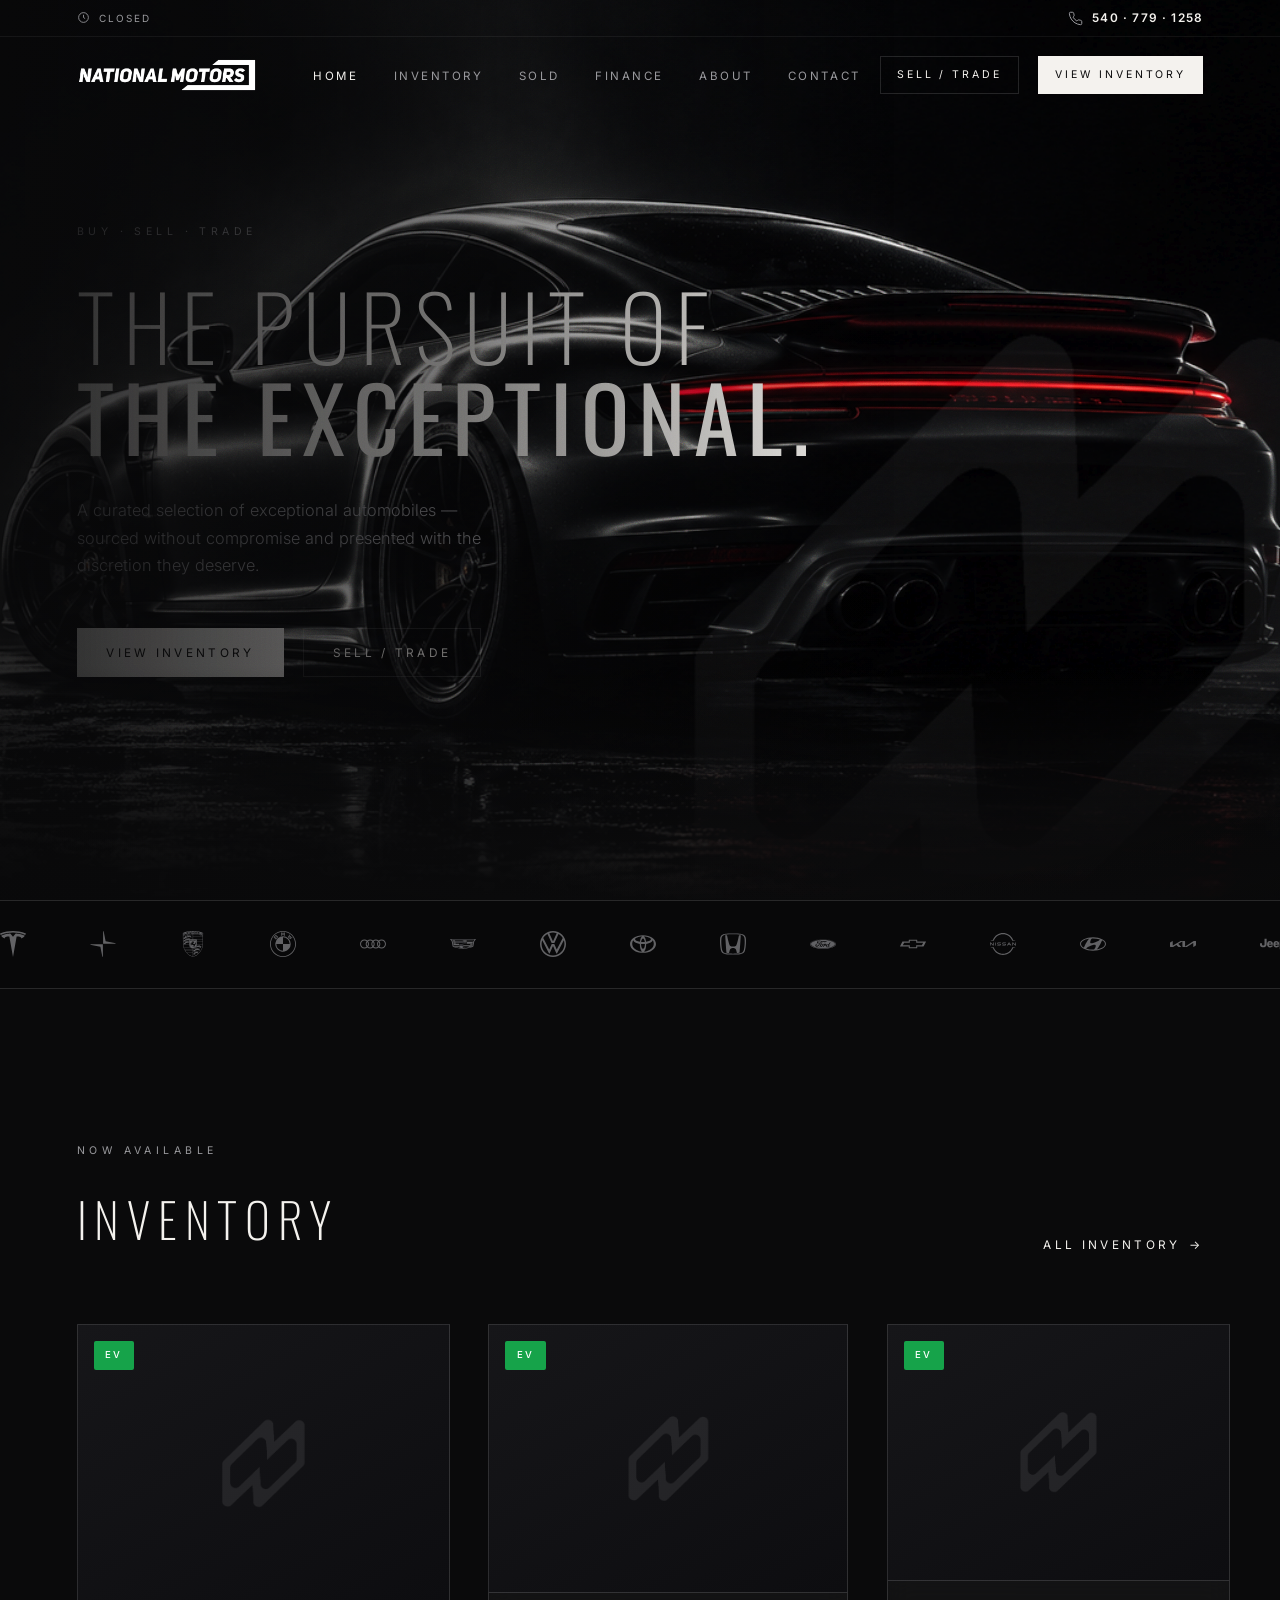
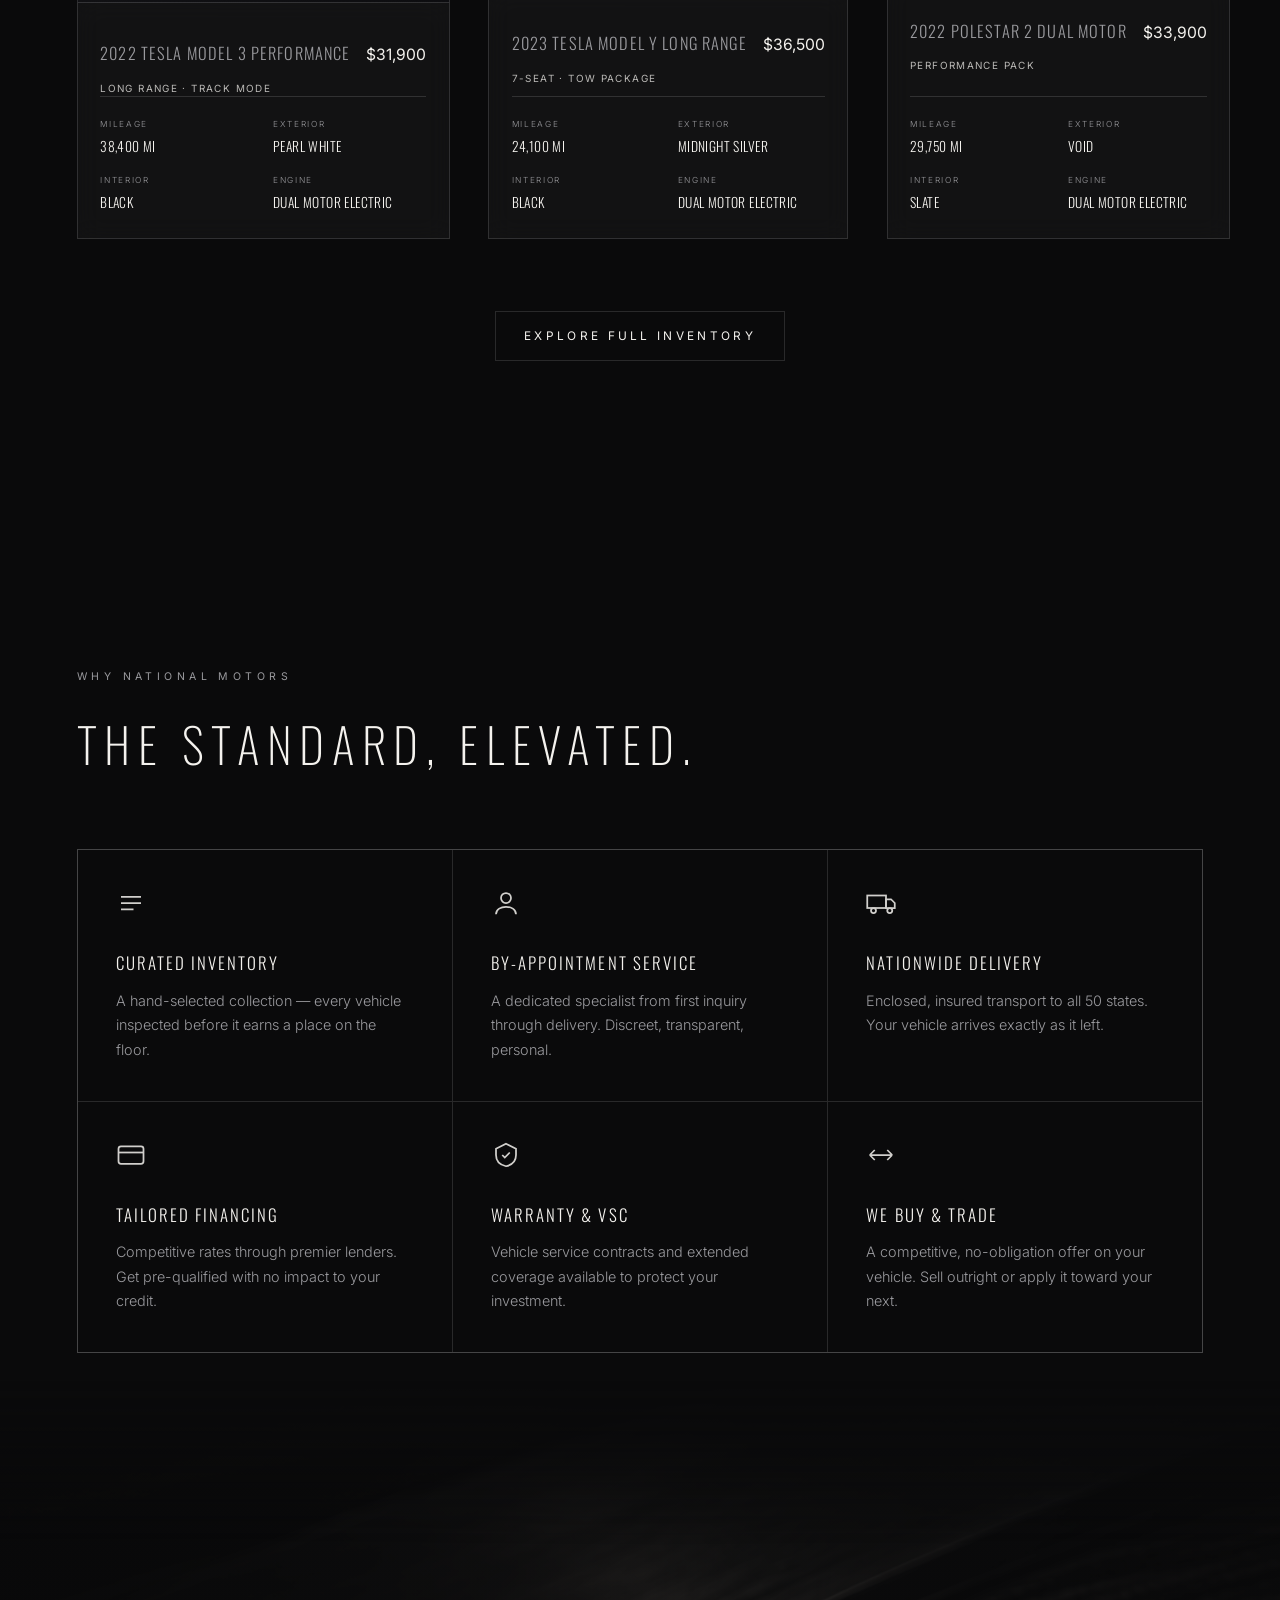
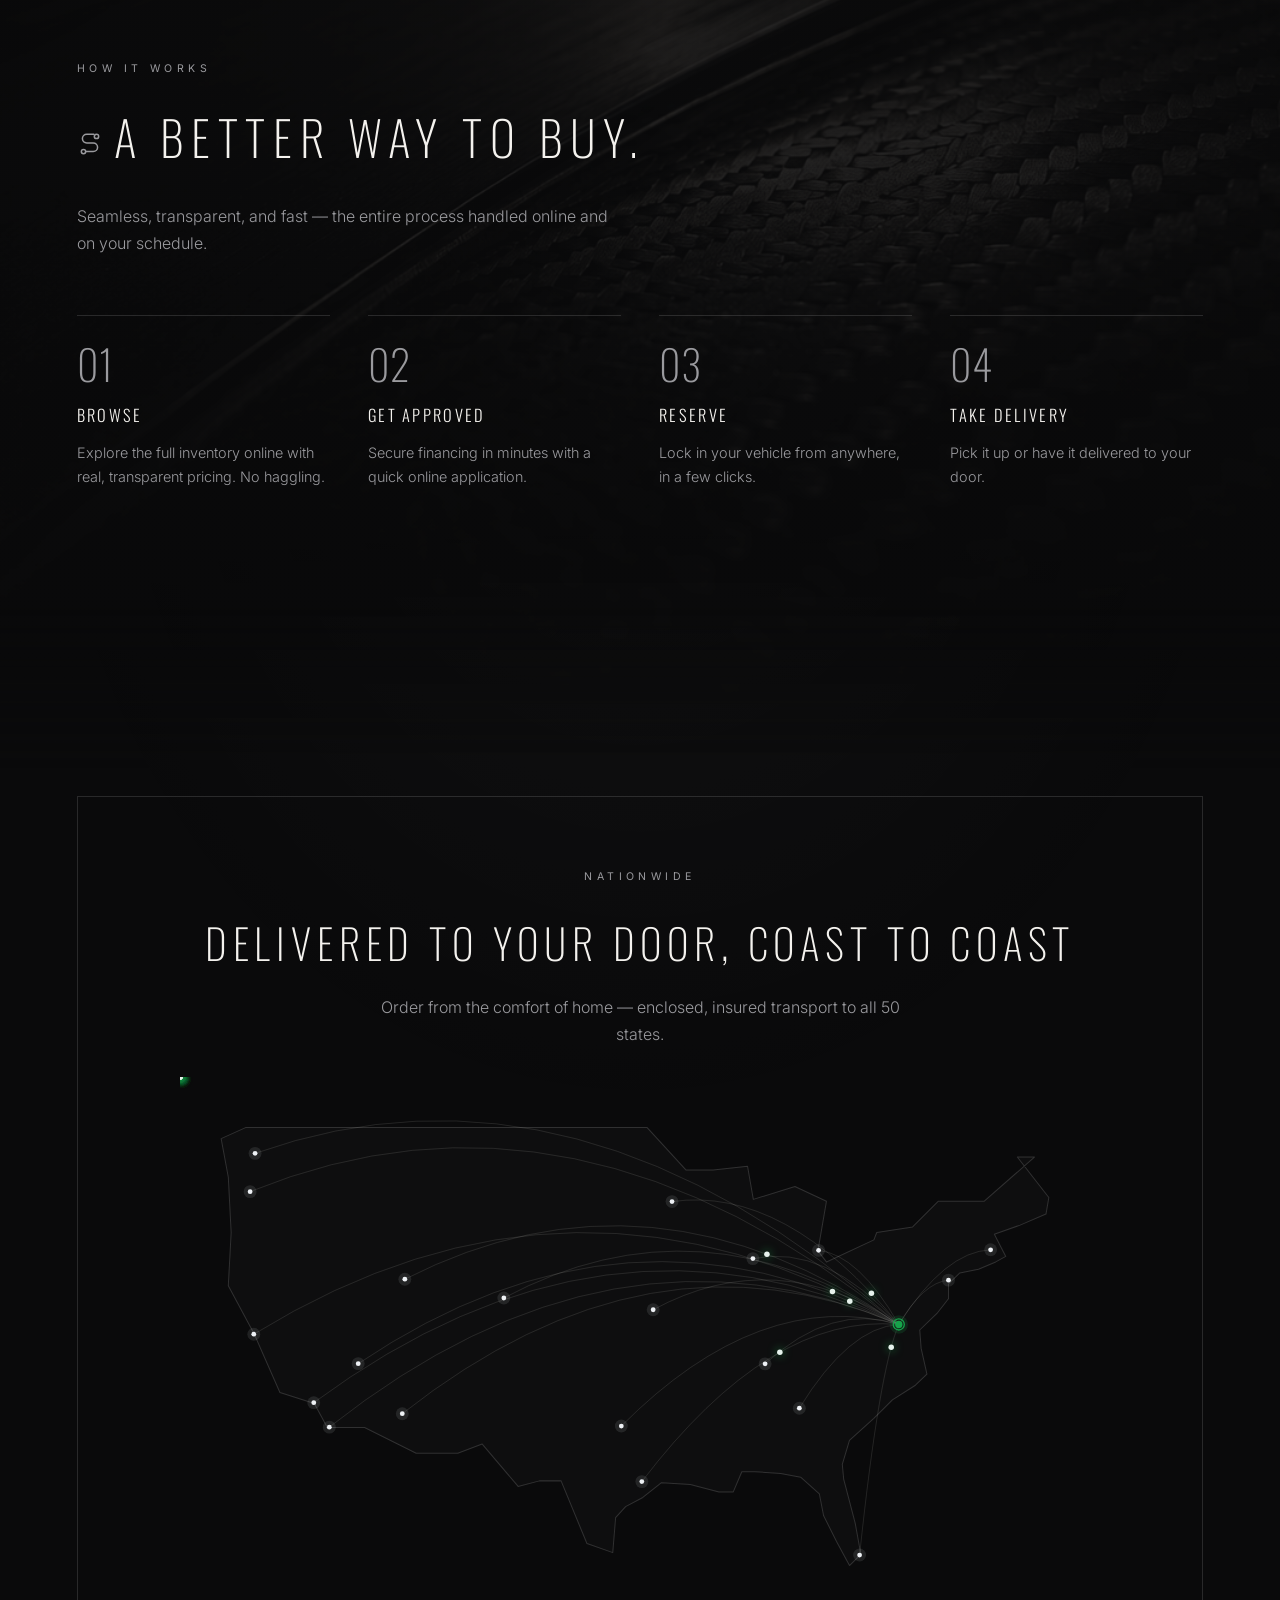
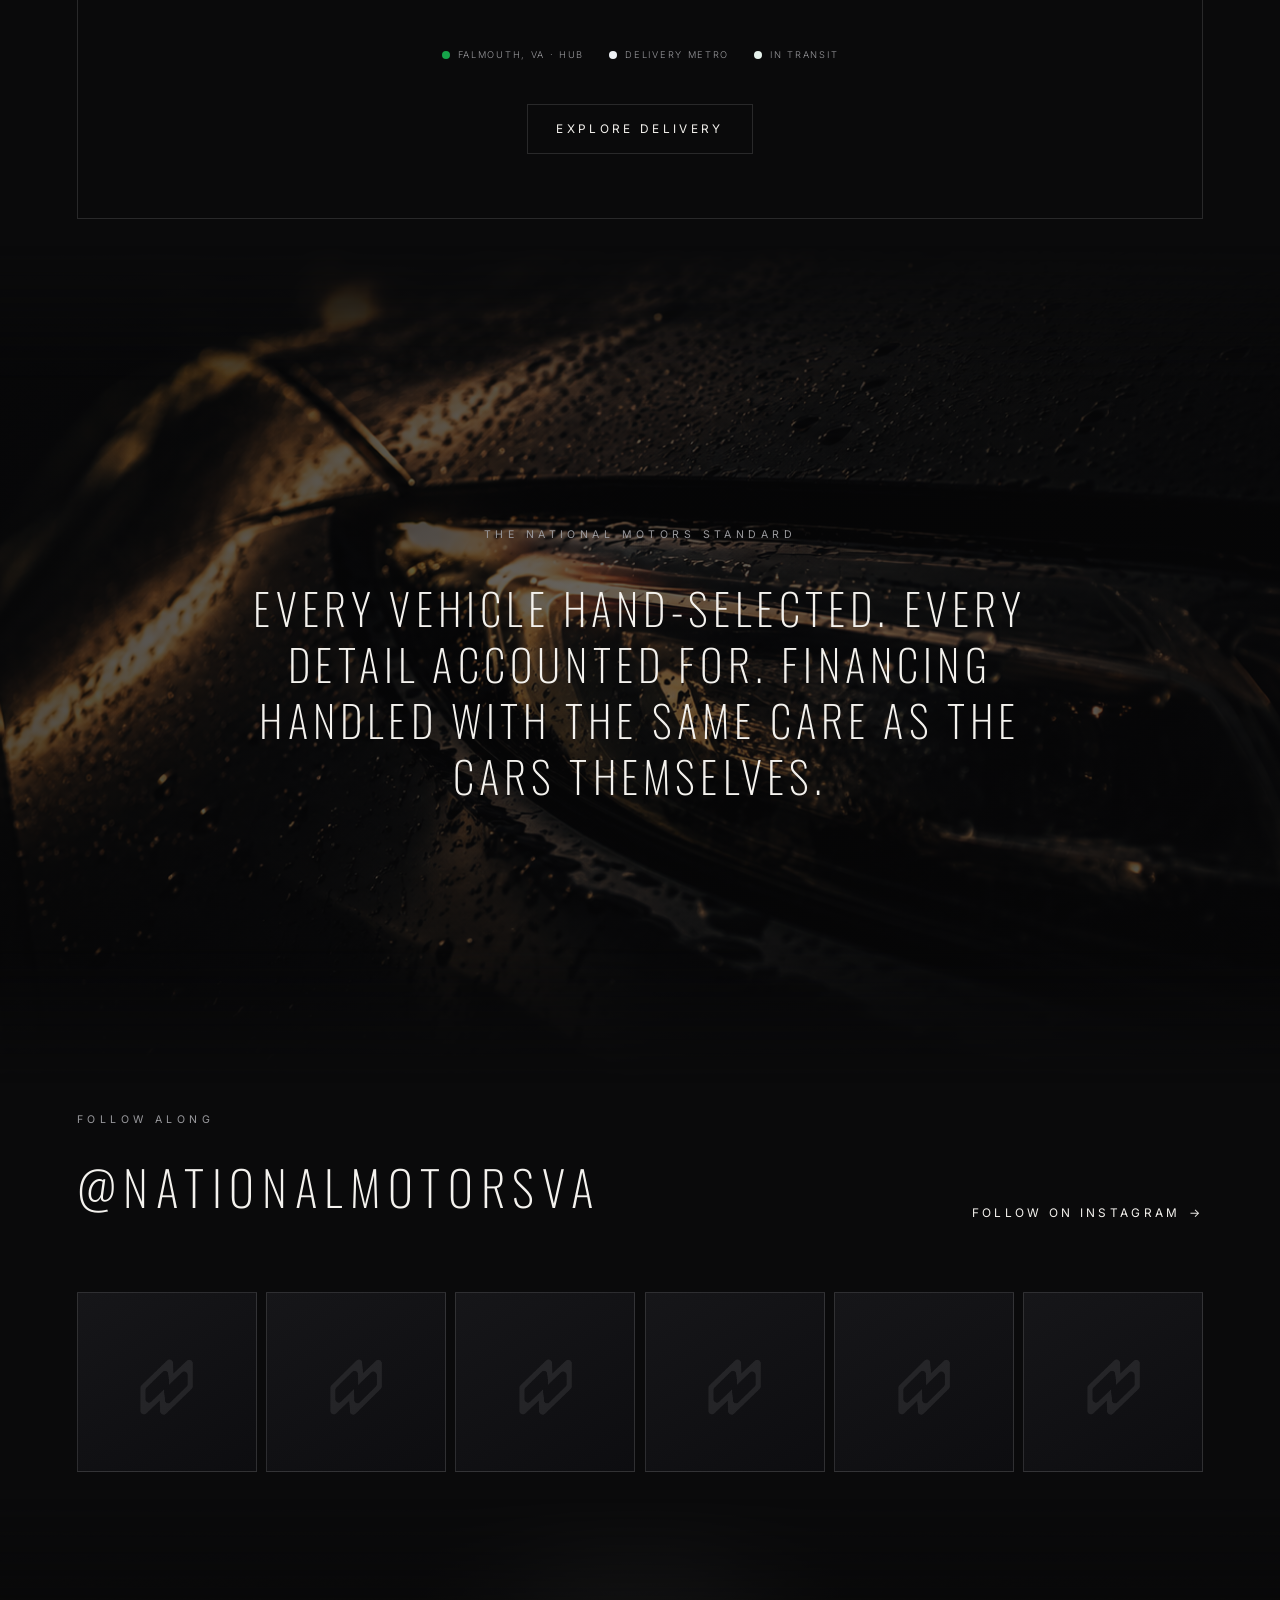
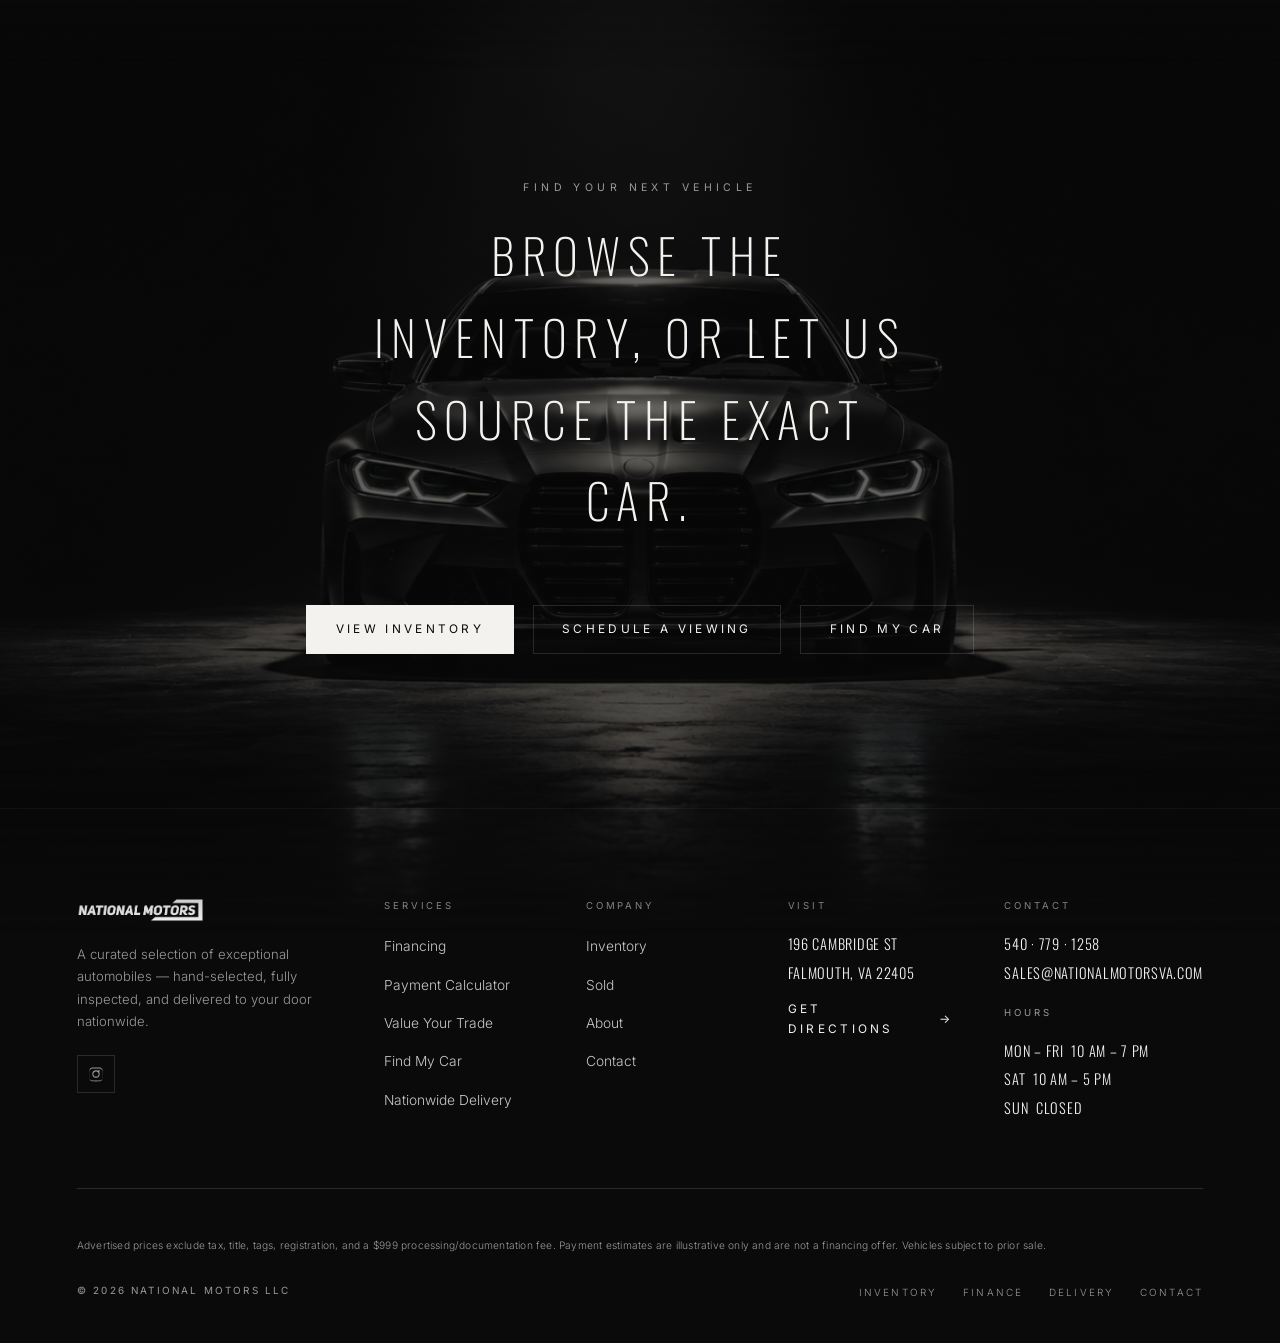
==== commit 171e7d48: "Home: blend section seams into one continuous canvas The home page read as a stack of separate panel" ====
--- a/index.html
+++ b/index.html
@@ -1 +1 @@
-<!DOCTYPE html><html lang="en"><head><meta charset="UTF-8"><meta name="viewport" content="width=device-width, initial-scale=1"><title>National Motors | Used Cars, EVs & Financing — Fredericksburg / Falmouth, VA</title><meta name="description" content="National Motors — quality pre-owned cars, trucks, SUVs and electric vehicles (EV) with financing and nationwide delivery in the Fredericksburg / Falmouth, Virginia area."><link rel="icon" href="assets/img/favicon.png"><link rel="preconnect" href="https://fonts.googleapis.com"><link rel="preconnect" href="https://fonts.gstatic.com" crossorigin><link href="https://fonts.googleapis.com/css2?family=Inter:wght@300;400;500&family=Oswald:wght@200;300;400;500&display=swap" rel="stylesheet"><link rel="stylesheet" href="assets/css/site.css"></head><body><header id="hd"><div class="util"><div class="wrap utilrow"><span class="ustatus"><svg class="x" viewBox="0 0 24 24" fill="none" stroke="currentColor" stroke-width="1.4"><circle cx="12" cy="12" r="9"/><path d="M12 7v5l3 2"/></svg><span id="today">Open</span></span><a class="uphone" href="tel:+15407791258"><svg class="x" viewBox="0 0 24 24" fill="none" stroke="currentColor" stroke-width="1.4"><path d="M22 16.9v3a2 2 0 01-2.2 2 19.8 19.8 0 01-8.6-3 19.5 19.5 0 01-6-6 19.8 19.8 0 01-3-8.6A2 2 0 014.1 2h3a2 2 0 012 1.7c.1.9.3 1.8.6 2.6a2 2 0 01-.5 2.1L8.1 9.9a16 16 0 006 6l1.5-1.1a2 2 0 012.1-.5c.8.3 1.7.5 2.6.6a2 2 0 011.7 2z"/></svg><b>540 · 779 · 1258</b></a></div></div><div class="wrap nav"><a href="index.html"><img class="logo" src="assets/img/wordmark.png" alt="National Motors"></a><div class="right"><ul><li><a class="n active" href="index.html">Home</a></li><li><a class="n" href="inventory.html">Inventory</a></li><li><a class="n" href="sold.html">Sold</a></li><li><a class="n" href="financing.html">Finance</a></li><li><a class="n" href="about.html">About</a></li><li><a class="n" href="contact.html">Contact</a></li></ul><a class="btn small" href="sell.html">Sell / Trade</a><a class="btn small fill" href="inventory.html">View Inventory</a><button class="navtoggle" id="mt">Menu</button></div></div></header><div class="mobile" id="mm"><button class="close" id="mc">✕</button><a href="index.html">Home</a><a href="inventory.html">Inventory</a><a href="sold.html">Sold</a><a href="financing.html">Finance</a><a href="about.html">About</a><a href="contact.html">Contact</a><a href="sell.html">Sell / Trade</a></div><section class="hero"><div class="hero-media"></div><img class="hero-mark" src="assets/img/monogram.png" alt=""><div class="wrap"><span class="eyebrow">Buy · Sell · Trade</span><h1>The pursuit of<br><b>the exceptional.</b></h1><p class="sub">A curated selection of exceptional automobiles — sourced without compromise and presented with the discretion they deserve.</p><div class="cta"><a class="btn fill" href="inventory.html">View Inventory</a><a class="btn" href="sell.html">Sell / Trade</a></div></div></section><div class="marquee"><div class="marquee-track"><svg viewBox="0 0 24 24" role="img" aria-label="Tesla"><path d="M12 5.362l2.475-3.026s4.245.09 8.471 2.054c-1.082 1.636-3.231 2.438-3.231 2.438-.146-1.439-1.154-1.79-4.354-1.79L12 24 8.619 5.034c-3.18 0-4.188.354-4.335 1.792 0 0-2.146-.795-3.229-2.43C5.28 2.431 9.525 2.34 9.525 2.34L12 5.362l-.004.002H12v-.002zm0-3.899c3.415-.03 7.326.528 11.328 2.28.535-.968.672-1.395.672-1.395C19.625.612 15.528.015 12 0 8.472.015 4.375.61 0 2.349c0 0 .195.525.672 1.396C4.674 1.989 8.585 1.435 12 1.46v.003z"/></svg><svg viewBox="0 0 24 24" role="img" aria-label="Polestar"><path d="m12.549 0-.457.555v11.191h11.19l.554-.457-9.4-1.89zM.719 12.26l-.555.457L9.563 14.6l1.886 9.4.457-.555V12.26Z"/></svg><svg viewBox="0 0 24 24" role="img" aria-label="Porsche"><path d="M11.972 0A25.68 25.68 0 0 0 9.93.091a27.858 27.858 0 0 0-4.248.685 23.565 23.565 0 0 0-2.975.966l-.06.022s.118 7.243.21 10.831a9.934 9.934 0 0 0 .569 3.098 14.899 14.899 0 0 0 1.622 3.214A12.884 12.884 0 0 0 7.56 21.66a11.234 11.234 0 0 0 1.192.873 15.214 15.214 0 0 0 2.038 1.031c.233.098.436.192.62.255A4.58 4.58 0 0 0 12 24a4.58 4.58 0 0 0 .59-.182c.182-.063.387-.156.62-.255a15.22 15.22 0 0 0 2.037-1.031 11.25 11.25 0 0 0 1.194-.873 12.88 12.88 0 0 0 2.511-2.752 14.889 14.889 0 0 0 1.622-3.214 9.934 9.934 0 0 0 .57-3.098c.091-3.588.21-10.827.21-10.827a.635.635 0 0 0-.057-.026 23.564 23.564 0 0 0-2.976-.966 27.856 27.856 0 0 0-4.248-.684A26.068 26.068 0 0 0 12.031 0zm0 .361h.057c.679.008 1.288.03 1.963.09a26.585 26.585 0 0 1 4.084.663 22.53 22.53 0 0 1 2.861.937.619.619 0 0 1 .057.025l-.038 2.274a.113.113 0 0 0-.019-.01 22.55 22.55 0 0 0-2.86-.937 26.61 26.61 0 0 0-4.085-.662c-.675-.06-1.281-.1-1.96-.108h-.058c-.679.009-1.29.048-1.965.108a26.608 26.608 0 0 0-4.084.665 22.547 22.547 0 0 0-2.861.938.116.116 0 0 0-.02.01l-.038-2.281.058-.022a22.527 22.527 0 0 1 2.86-.937A26.581 26.581 0 0 1 10.01.45c.675-.06 1.284-.08 1.963-.089zm.288.216a16.633 16.633 0 0 0-.902.008c-.121.005-.288.109-.29.23l-.007.648c-.002.132.172.236.305.239.462.01.87.002 1.318.03.033.003.062.023.062.056l-.003.13a.042.042 0 0 1-.045.046c-.521 0-1.066-.025-1.593.017-.028.002-.027-.005-.028.023l-.024.384-.002.03a16.318 16.318 0 0 1 1.882 0 .32.32 0 0 0 .305-.262l.006-.627c0-.129-.158-.224-.261-.23-.442-.028-.945-.013-1.394-.025a.046.046 0 0 1-.044-.05l.009-.145c0-.028.019-.036.047-.037.444-.016 1.107.005 1.562.019a.072.072 0 0 0 .06-.07V.674c0-.017-.032-.067-.063-.068V.605a33.113 33.113 0 0 0-.9-.028zm-1.88.064c-.423.008-1.341.125-1.862.19L8.515 2.64v.023l.47-.06a.014.014 0 0 0 .01-.006.014.014 0 0 0 .003-.01v-.523l.947-.102c.083-.015.18.046.256.169a.88.88 0 0 1 .114.339l.467-.035c.01 0 .03 0 .028-.01a.988.988 0 0 0-.307-.663.316.316 0 0 0 .197-.31 4.34 4.34 0 0 0-.022-.564.32.32 0 0 0-.3-.247zm3.59.019a.404.404 0 0 0-.413.332l-.01 1.195a.312.312 0 0 0 .24.289c.61.057 1.21.112 1.89.215.011 0 .032-.007.032-.017v-.416c0-.009-.02-.028-.027-.03-.454-.057-1.053-.137-1.589-.193a.076.076 0 0 1-.058-.07v-.812c0-.034.05-.052.084-.05.529.044 1.056.14 1.584.197.014.002.036-.007.037-.021l.01-.382a.037.037 0 0 0-.029-.033 36.382 36.382 0 0 0-1.75-.204zm1.98.237c-.012 0-.022.014-.022.025-.006.274-.045 1.457-.053 1.772v.027c.155.027.326.048.453.074.014.002.035-.008.035-.022-.002-.207 0-.448-.004-.636 0-.013.006-.014.02-.012a31.392 31.392 0 0 1 1.102.22c.008 0 .052.007.052.03-.003.217-.007.4-.013.617a.041.041 0 0 0 .027.04c.145.033.283.067.42.1.037.008.043.001.044-.012.022-.451.03-1.174.036-1.784 0-.008-.003-.02-.01-.022-.153-.035-.297-.072-.453-.105-.014-.003-.022.02-.023.035-.015.223-.009.43-.026.652 0 .008 0 .012-.009.01-.37-.076-.765-.158-1.132-.227-.01-.002-.006-.02-.005-.031l.003-.653a.033.033 0 0 0-.026-.03 23.196 23.196 0 0 0-.417-.068zM7.934.92a.303.303 0 0 0-.037 0c-.543.086-1.089.201-1.64.32a.5.5 0 0 0-.23.143.322.322 0 0 0-.102.205l.004 1.118a.434.434 0 0 0 .106.266.24.24 0 0 0 .204.11 38.518 38.518 0 0 1 1.633-.323.497.497 0 0 0 .268-.166.362.362 0 0 0 .098-.23L8.236 1.2a.28.28 0 0 0-.11-.198.303.303 0 0 0-.191-.08zm2.157.197a.076.076 0 0 1 .08.069l.003.189a.172.172 0 0 1-.14.166l-1.062.104-.009-.008V1.23l.009-.004 1.111-.108a.076.076 0 0 1 .008 0zm-2.52.29a.167.167 0 0 1 .078.022.117.117 0 0 1 .054.106l-.009.704a.125.125 0 0 1-.049.105.291.291 0 0 1-.12.047 61.16 61.16 0 0 1-.997.19.106.106 0 0 1-.088-.017.133.133 0 0 1-.03-.1v-.726a.143.143 0 0 1 .04-.097.243.243 0 0 1 .12-.06c.29-.054.67-.129.968-.172a.167.167 0 0 1 .033-.002zm10.81 0l-.001.001c-.008 0-.008.012-.008.019-.014.606-.03 1.167-.035 1.773 0 .013.006.03.018.033a22.245 22.245 0 0 1 2.158.7c.032.011.031-.013.031-.022.003-.138.01-.278.003-.416a.041.041 0 0 0-.025-.033 16.602 16.602 0 0 0-1.66-.541.028.028 0 0 1-.019-.026l.008-.18c0-.008.014-.01.022-.008a21.848 21.848 0 0 1 1.67.542c.01.003.01-.01.01-.019a5.121 5.121 0 0 0 0-.468.029.029 0 0 0-.02-.026 21.457 21.457 0 0 0-1.638-.523c-.008-.002-.018-.01-.018-.018v-.192c0-.008.013-.013.021-.01.564.144 1.184.36 1.615.519.038.014.06.008.06-.027 0-.157.006-.168-.002-.324-.002-.02-.004-.04-.022-.047a21.383 21.383 0 0 0-2.169-.707zm-12.97.064a.365.365 0 0 0-.084.009c-.65.166-1.303.414-1.956.652a.063.063 0 0 0-.03.052V3.65l.003.33s.471-.177.573-.21c.013-.004.013-.017.013-.031l-.01-.52c0-.015.002-.037.016-.04l1.625-.502a.306.306 0 0 0 .138-.101.237.237 0 0 0 .052-.156l-.017-.683a.272.272 0 0 0-.119-.197.365.365 0 0 0-.204-.068zm-.286.496c.036-.01.07.031.072.063a1.86 1.86 0 0 1 .012.25c-.001.045-.066.097-.11.11l-1.184.386c-.011.004-.031 0-.031-.012l.002-.358c0-.017.02-.031.036-.036a10.796 10.796 0 0 1 1.203-.403zm6.967.981c.653.01 1.246.03 1.9.088a26.591 26.591 0 0 1 4.083.663 22.501 22.501 0 0 1 2.861.937.107.107 0 0 1 .014.007 89.441 89.441 0 0 0-.007.448h-8.851zm-.317.002l-.001 4.618H8.827c-.043-.004-.015-.023.015-.052a1.71 1.71 0 0 1 .715-.312c.022-.002.028-.014-.003-.054a.898.898 0 0 0-.93-.212.985.985 0 0 0-.624.603.04.04 0 0 1-.04.031 6.734 6.734 0 0 1-.47.013c-.025 0-.037-.032-.035-.056a.737.737 0 0 1 .343-.484 1.1 1.1 0 0 1 .519-.178.04.04 0 0 0 .02-.063.515.515 0 0 0-.105-.093.758.758 0 0 0-.504-.077 1.053 1.053 0 0 0-.948.964c-.01.06.006.074-.053.094-.112.038-.322.064-.434.088-.02.003-.05-.043-.045-.063a1.309 1.309 0 0 1 .244-.522 1.006 1.006 0 0 1 .342-.291c.026-.013.05-.044.026-.064-.253-.22-.771.012-.98.241a1.37 1.37 0 0 0-.275.91c0 .016.014.041 0 .047a4.942 4.942 0 0 1-.4.15c-.012.003-.014-.028-.016-.04a.93.93 0 0 1 .147-.677.661.661 0 0 1 .244-.241c.01-.006.008-.018 0-.028-.115-.149-.569-.042-.708.094-.32.312-.297.615-.312 1.097-.001.023-.03.111-.056.123a.57.57 0 0 1-.184.07c-.021.006-.023.014-.028-.007a.39.39 0 0 0-.57-.222.356.356 0 0 0-.077.532c.015.017.02.034-.003.041a.42.42 0 0 0-.275.534.336.336 0 0 0 .296.21.628.628 0 0 0 .37-.108.043.043 0 0 1 .06.01.386.386 0 0 0 .531.124c.162-.107.234-.273.114-.559-.007-.016.02-.046.034-.054a6.615 6.615 0 0 1 3.144-.88 1.78 1.78 0 0 1 .456.101.094.094 0 0 1 .023.008l.002.941a.19.19 0 0 1-.034.025 1.005 1.005 0 0 0-.432.55c-.004.017-.006.021-.035.024-.193.019-.399.047-.591.062-.011.002-.032-.019-.028-.03a1.87 1.87 0 0 1 .725-.908.057.057 0 0 0 .01-.067.375.375 0 0 0-.168-.093 1.087 1.087 0 0 0-.895.362 1.418 1.418 0 0 0-.312.875c-.001.022.003.058-.019.065-.124.039-.261.074-.39.11-.015.004-.035-.011-.038-.027a1.006 1.006 0 0 1 .486-1.03c.051-.04-.038-.102-.102-.102a.963.963 0 0 0-.913.53 1.301 1.301 0 0 0-.03.793c.003.023.019.063-.006.069-.079.019-.265.09-.323.108-.021.007-.035-.003-.047-.03a1.041 1.041 0 0 1-.021-.488 1.102 1.102 0 0 1 .268-.493c.008-.01.011-.032 0-.037a.54.54 0 0 0-.378-.025.74.74 0 0 0-.477.38c-.159.297-.118.583.051 1.005.008.02.018.058 0 .07l-.137.08c-.017.013-.032.002-.044-.015-.055-.078-.124-.202-.21-.24a.415.415 0 0 0-.428.035.406.406 0 0 0-.12.431.875.875 0 0 0 .1.152c.01.014-.001.036-.013.047-.059.052-.14.09-.188.14a.395.395 0 0 0-.01.471.365.365 0 0 0 .45.123 1.624 1.624 0 0 0 .232-.122c.027-.018.045-.051.07-.025a.546.546 0 0 0 .224.153.427.427 0 0 0 .354-.062.305.305 0 0 0 .168-.338.875.875 0 0 0-.143-.27c-.033-.035-.035-.033 0-.054a7.435 7.435 0 0 1 1.66-.724 5.024 5.024 0 0 1 1.69-.207h.046l.003 1.949H3.206c-.054-2.133-.116-5.51-.156-7.836a.113.113 0 0 1 .014-.007 22.499 22.499 0 0 1 2.86-.937 26.59 26.59 0 0 1 4.084-.663 23.38 23.38 0 0 1 1.768-.086zm-3.088.816a1.237 1.237 0 0 0-.693.232c-.286.188-.456.773-.49.982a.044.044 0 0 1-.04.036 5.998 5.998 0 0 0-.676.125c-.007.001-.012-.01-.012-.017a.983.983 0 0 1 .258-.59 3.506 3.506 0 0 1 .493-.396c.013-.011.004-.045-.012-.051a1.035 1.035 0 0 0-.797.012 1.129 1.129 0 0 0-.675.867 2.062 2.062 0 0 0-.029.41c.002.017-.03.018-.045.023-.246.077-.504.167-.71.236-.01.004-.039.002-.039-.01a1.168 1.168 0 0 1 .175-.655c.12-.195.343-.305.505-.469.011-.012.028-.044.011-.051-.41-.165-.797.004-1.124.375a1.395 1.395 0 0 0-.2 1.124c.009.036 0 .075-.019.083a1.805 1.805 0 0 1-.23.089.025.025 0 0 1-.033-.02c-.093-.296-.44-.238-.597-.148a.361.361 0 0 0-.139.489.031.031 0 0 1-.01.044.442.442 0 0 0-.205.596.352.352 0 0 0 .428.137 1.208 1.208 0 0 0 .246-.129.027.027 0 0 1 .03.004.393.393 0 0 0 .566.08c.115-.082.16-.096.204-.244a.39.39 0 0 0-.09-.3c-.012-.01-.001-.04.013-.047A9.692 9.692 0 0 1 8.947 5.51a2.35 2.35 0 0 1 1.446.553.072.072 0 0 0 .062.031.098.098 0 0 0 .054-.056.66.66 0 0 0-.204-.678 1.21 1.21 0 0 0-.612-.344c-.012-.003-.02-.029-.01-.037a.968.968 0 0 1 .335-.22 3.587 3.587 0 0 1 .605-.05c.014-.001.035-.015.03-.028a.606.606 0 0 0-.527-.4 1.325 1.325 0 0 0-.693.1 1.118 1.118 0 0 0-.5.553.036.036 0 0 1-.032.02 12.139 12.139 0 0 0-.594-.007c-.014 0-.035 0-.035-.014a.943.943 0 0 1 .255-.517 1.989 1.989 0 0 1 .68-.386c.019-.006.04-.036.029-.051a.549.549 0 0 0-.201-.17 1.237 1.237 0 0 0-.347-.041zm3.405 1.607h8.845c-.012.686-.025 1.433-.04 2.195h-8.805zM8.681 7.801l6.666.003a.016.016 0 0 1 .017.013l-.002 5.138a2.354 2.354 0 0 1-.143.764 3.327 3.327 0 0 1-1.44 1.725 3.468 3.468 0 0 1-1.74.491 3.512 3.512 0 0 1-2.26-.86 3.078 3.078 0 0 1-1.105-2.31L8.667 7.82c0-.013.001-.019.014-.019zm6.994.086h5.217c-.012.645-.025 1.296-.034 1.926h-5.183V8.318zm-6.839.071c-.013 0-.014.005-.014.018l.007 4.753a2.97 2.97 0 0 0 1.054 2.225 3.333 3.333 0 0 0 2.153.827 3.284 3.284 0 0 0 1.66-.473 3.193 3.193 0 0 0 1.374-1.66 2.28 2.28 0 0 0 .136-.734l.002-4.94a.015.015 0 0 0-.016-.014zm4.436.304a.101.101 0 0 1 .001 0 .11.11 0 0 1 .087.071l.242.715a.079.079 0 0 1-.003.07.066.066 0 0 1-.054.024.065.065 0 0 1-.063-.044l-.038-.125h-.33l-.036.128c-.01.04-.04.044-.071.044a.063.063 0 0 1-.044-.028.057.057 0 0 1-.01-.052l.232-.728a.101.101 0 0 1 .087-.075zm-.763.007a.226.226 0 0 1 .023 0 .232.232 0 0 1 .235.157.046.046 0 0 1-.031.059.053.053 0 0 1-.07-.02.166.166 0 0 0-.132-.09.151.151 0 0 0-.133.1.498.498 0 0 0-.055.222.524.524 0 0 0 .046.228.159.159 0 0 0 .154.102.233.233 0 0 0 .166-.243v-.039h-.135a.057.057 0 0 1-.059-.063c0-.023.007-.05.059-.05h.192c.064 0 .073.048.073.09a.792.792 0 0 1-.011.152.399.399 0 0 1-.15.236.301.301 0 0 1-.15.043.257.257 0 0 1-.227-.145.618.618 0 0 1-.073-.31.577.577 0 0 1 .08-.304.226.226 0 0 1 .198-.125zm-2.988.002a.318.318 0 0 1 .004 0c.183.002.243.111.243.15 0 .035-.061.08-.095.039a.2.2 0 0 0-.157-.068.143.143 0 0 0-.15.096.114.114 0 0 0 .094.135.61.61 0 0 1 .267.08h-.001a.202.202 0 0 1 .081.18.247.247 0 0 1-.067.175.327.327 0 0 1-.247.088.297.297 0 0 1-.263-.14c-.004-.01-.01-.063.034-.078a.084.084 0 0 1 .082.026.239.239 0 0 0 .156.063.223.223 0 0 0 .148-.05.105.105 0 0 0 .024-.116.219.219 0 0 0-.193-.098.25.25 0 0 1-.172-.07.25.25 0 0 1-.069-.196.219.219 0 0 1 .1-.163.318.318 0 0 1 .181-.053zm1.649 0a.06.06 0 0 1 .001 0 .06.06 0 0 1 .006 0h.355a.06.06 0 1 1 0 .12l-.114.002v.682a.063.063 0 0 1-.125 0v-.683h-.116a.06.06 0 0 1-.007-.12zm.56 0a.06.06 0 0 1 .001 0 .06.06 0 0 1 .006 0h.354a.06.06 0 1 1 0 .12l-.114.002v.682a.063.063 0 0 1-.125 0v-.683h-.115a.06.06 0 0 1-.007-.12zm2.74 0a.06.06 0 0 1 .002 0 .06.06 0 0 1 .006 0h.353a.06.06 0 1 1 0 .12l-.112.002v.682a.063.063 0 0 1-.125 0v-.683h-.116a.06.06 0 0 1-.007-.12zm-.677.004a.063.063 0 0 1 .012 0h.19a.364.364 0 0 1 .208.058.278.278 0 0 1 .108.206.235.235 0 0 1-.071.198.305.305 0 0 1-.117.075l-.02.007.158.2a.086.086 0 0 1 .023.056c-.002.032-.023.05-.06.05a.066.066 0 0 1-.056-.027l-.187-.258h-.117v.23a.059.059 0 0 1-.063.067.06.06 0 0 1-.062-.067v-.726a.073.073 0 0 1 .016-.05.063.063 0 0 1 .038-.019zm-3.87.002a.06.06 0 0 1 .003 0h.357a.06.06 0 0 1 0 .121h-.116v.684a.063.063 0 0 1-.125 0v-.684h-.116a.06.06 0 0 1-.003-.12zm.583 0a.063.063 0 0 1 .002 0 .063.063 0 0 1 .065.064v.471a.258.258 0 0 0 .037.151.146.146 0 0 0 .127.056.138.138 0 0 0 .125-.056.265.265 0 0 0 .035-.15V8.34h.001a.063.063 0 0 1 .125 0v.432a.474.474 0 0 1-.056.262.25.25 0 0 1-.228.104.26.26 0 0 1-.23-.104.456.456 0 0 1-.061-.262V8.34a.063.063 0 0 1 .058-.063zm3.354.115v.328h.13a.18.18 0 0 0 .2-.174.15.15 0 0 0-.051-.109.178.178 0 0 0-.13-.045zm-.584.015l-.136.469h.278zm-1.14 1.005c.011 0 .021.002.022.011.002.018-.016.029-.042.042a.206.206 0 0 0-.094.08.31.31 0 0 0-.039.163.115.115 0 0 0 .063.079.298.298 0 0 0 .142.028.502.502 0 0 0 .215-.063.581.581 0 0 1 .276-.02.341.341 0 0 1 .194.063c.024.017.02.038.011.04-.014.005-.029-.012-.044-.01a.674.674 0 0 0-.142.03c-.06.027-.087.037-.116.09a.099.099 0 0 0-.007.073c.01.024.035.04.04.057a.446.446 0 0 0 .064.125.205.205 0 0 0 .03.023 2.668 2.668 0 0 1 .282.243.26.26 0 0 1 .04.093c.003.012-.007.03-.018.025a.255.255 0 0 1-.036-.029.178.178 0 0 0-.053-.039.368.368 0 0 0-.176-.025c-.027 0-.081.024-.05.036a.357.357 0 0 1 .132.116.43.43 0 0 1 .107.31c0 .006-.012.01-.015.006a.359.359 0 0 0-.102-.109.324.324 0 0 0-.21-.062c-.015.001-.06 0-.055.014a1.19 1.19 0 0 1 .123.191.562.562 0 0 1 .039.276c-.001.005-.02.01-.023.005a.61.61 0 0 0-.077-.076.349.349 0 0 0-.094-.06.29.29 0 0 0-.204.028.325.325 0 0 0-.13.132.492.492 0 0 0-.062.205.46.46 0 0 0 .042.257.368.368 0 0 0 .19.164.955.955 0 0 0 .334.044c.139.005.278-.016.417-.02a1.943 1.943 0 0 1 .396.003.88.88 0 0 1 .3.12 2.64 2.64 0 0 1 .215.183c.008.006.026-.003.035-.009a.462.462 0 0 0 .131-.233.346.346 0 0 0-.056-.246c-.047-.085-.116-.18-.17-.27a2.962 2.962 0 0 1-.202-.296.305.305 0 0 1-.017-.221.238.238 0 0 1 .107-.128c.011-.007.022.006.017.021a.184.184 0 0 0-.008.112.32.32 0 0 0 .089.14c.013.01.047-.005.055-.021.018-.043.007-.11.023-.154a.619.619 0 0 1 .108-.226 1.47 1.47 0 0 1 .36-.196c.033-.019.054-.105.091-.091.037.013.017.1-.011.142-.04.062-.087.1-.131.156a1.536 1.536 0 0 0-.157.247.222.222 0 0 0-.029.137.14.14 0 0 0 .073.094c.022.01.05-.01.07-.025a.385.385 0 0 0 .097-.103c.023-.038.01-.089.032-.128.006-.009.03-.007.037 0a.139.139 0 0 1 .044.084.393.393 0 0 1-.01.113c-.003.008-.024.027-.031.045a.244.244 0 0 1-.02.04c-.036.063-.078.116-.125.126-.01.001-.017.021-.01.03a.391.391 0 0 0 .113.132.198.198 0 0 0 .152.01c.027-.008.048-.027.079-.037.013-.004.005.004.005.017a.27.27 0 0 1-.015.086.19.19 0 0 1-.075.083.395.395 0 0 1-.166.05c-.027.005-.068.025-.058.051a.256.256 0 0 0 .042.085.122.122 0 0 0 .08.039.205.205 0 0 0 .125-.036c.04-.026.061-.074.096-.108.007-.006.026 0 .026.01a.36.36 0 0 1-.041.158.497.497 0 0 1-.128.138c-.015.013-.033.029-.033.049a.2.2 0 0 0 .044.084.134.134 0 0 0 .083.054.269.269 0 0 0 .1 0c.013 0 .01.023-.001.031a.253.253 0 0 1-.117.068.25.25 0 0 1-.128.008c-.081-.02-.134-.05-.214-.073a.23.23 0 0 0-.135-.009.227.227 0 0 0-.106.083.133.133 0 0 0-.03.064c-.006.063.025.13.005.192a1.415 1.415 0 0 1-.081.234 1.314 1.314 0 0 1-.115.165c-.04.054-.093.074-.12.133a.638.638 0 0 1-.038.063.515.515 0 0 0-.058.229.452.452 0 0 0 .085.209l.153.237a.149.149 0 0 1 .009.083.088.088 0 0 1-.044.07.893.893 0 0 0-.419.527l-.002.013v.004a.106.106 0 0 1-.021.042.334.334 0 0 1-.19.096c-.055.015-.11.029-.165.046a.077.077 0 0 0-.044.031.08.08 0 0 0 .009.097.137.137 0 0 1 .03.071.063.063 0 0 1-.013.042.108.108 0 0 1-.028.022.865.865 0 0 1-.216.087c-.05.011-.086-.002-.07-.059a3.075 3.075 0 0 1 .098-.293.42.42 0 0 1 .133-.14 2.289 2.289 0 0 1 .212-.162.411.411 0 0 0 .119-.126 3.299 3.299 0 0 1 .19-.275.163.163 0 0 0 .029-.129.246.246 0 0 0-.142-.185 1.052 1.052 0 0 0-.085-.034.534.534 0 0 1-.246-.175.09.09 0 0 0-.062-.04c-.063.002-.081.09-.083.138a1.17 1.17 0 0 0 .004.212.18.18 0 0 1 .004.072.055.055 0 0 1-.039.034 2.74 2.74 0 0 0-.565.279.24.24 0 0 0-.063.07l-.017.029a.187.187 0 0 1-.223.08.5.5 0 0 0-.044-.011.094.094 0 0 0-.064.017.162.162 0 0 0-.041.036.06.06 0 0 0-.01.019v.006a.057.057 0 0 0 0 .008.07.07 0 0 0 .004.017l.022.06a.066.066 0 0 1-.038.096.881.881 0 0 1-.203.055c-.04.005-.075-.01-.065-.057a1.1 1.1 0 0 1 .07-.237.094.094 0 0 1 .057-.06.79.79 0 0 0 .179-.14.266.266 0 0 1 .169-.073.512.512 0 0 0 .262-.1 1.73 1.73 0 0 0 .225-.186.37.37 0 0 0-.006-.46l-.02-.035c-.019-.03-.03-.073-.046-.104a.24.24 0 0 1-.039-.104c0-.068.027-.133.031-.201a.024.024 0 0 0-.016-.025.488.488 0 0 0-.137-.03 2.677 2.677 0 0 1-.56.006 1.423 1.423 0 0 1-.39-.18c-.053-.033-.085-.07-.139-.101-.014-.008-.015-.005-.028.006a.672.672 0 0 1-.459.125h-.002a1.766 1.766 0 0 1-.294-.077c-.073-.027-.19-.074-.26-.015-.029.025-.022.06-.022.093a1.244 1.244 0 0 1-.01.305.038.038 0 0 0 .003.032.044.044 0 0 0 .006.006.136.136 0 0 0 .036.02l.01.004c.028.01.033.023.05.058a.196.196 0 0 1 .016.062.159.159 0 0 1-.003.062.544.544 0 0 1-.009.039.207.207 0 0 0 .008.135.115.115 0 0 0 .042.053.073.073 0 0 0 .01.004.063.063 0 0 0 .01.003.068.068 0 0 0 .01 0h.01a.074.074 0 0 0 .02-.008l.004-.002a.05.05 0 0 1 .035-.012.046.046 0 0 1 .01.003.08.08 0 0 1 .063.074.484.484 0 0 1-.046.221.058.058 0 0 1-.077.03l-.018-.007a.445.445 0 0 1-.14-.117.19.19 0 0 1-.049-.112.12.12 0 0 0-.028-.082.09.09 0 0 0-.032-.016.144.144 0 0 1-.07-.046.268.268 0 0 1-.052-.219 1.5 1.5 0 0 0-.046-.64.149.149 0 0 1 .002-.108l.016-.043a.148.148 0 0 1 .007-.016.06.06 0 0 1 .042-.032.167.167 0 0 1 .029-.003 1.516 1.516 0 0 0 .45-.07.152.152 0 0 1 .062-.01.89.89 0 0 0 .073.002c.03 0 .06-.027.024-.05a.847.847 0 0 1-.084-.087.046.046 0 0 0-.052-.022.072.072 0 0 0-.01.005l-.009.005a.098.098 0 0 1-.152-.029.824.824 0 0 1-.087-.202.555.555 0 0 0-.109-.238.235.235 0 0 0-.19-.063.216.216 0 0 0-.13.098l-.063.088a.144.144 0 0 0-.031.067.107.107 0 0 0 0 .016.14.14 0 0 0 .008.032.133.133 0 0 1-.039.154l-.094.075a.087.087 0 0 0-.03.06.527.527 0 0 1-.012.06.13.13 0 0 0-.003.045.088.088 0 0 0 .002.012.081.081 0 0 0 .031.04.156.156 0 0 1 .013.012.074.074 0 0 1 .012.017.06.06 0 0 1-.012.07.219.219 0 0 1-.024.021.753.753 0 0 1-.19.108.098.098 0 0 1-.026.006c-.038.003-.05-.026-.052-.06-.003-.044-.003-.089-.003-.134a.207.207 0 0 1 .057-.137.36.36 0 0 0 .072-.225.197.197 0 0 1 .04-.13.305.305 0 0 0 .057-.09.257.257 0 0 1 .039-.066 3.861 3.861 0 0 0 .281-.384c.054-.086.155-.192.237-.073a.357.357 0 0 0 .078.084 2.395 2.395 0 0 0 .259.164c.094.053.109-.042.125-.121v-.003a.331.331 0 0 1 .038-.092 1.26 1.26 0 0 1 .202-.247c.043-.038.105-.076.15-.113.018-.016.023-.018.03-.04.009-.022.024-.05.034-.078.01-.027.015-.055.024-.076a.344.344 0 0 0 .044-.098v-.003a.023.023 0 0 0 0-.005v-.007l-.003-.007a.05.05 0 0 0-.021-.024.18.18 0 0 0-.102-.026h-.003a.384.384 0 0 0-.148.031.106.106 0 0 0-.054.054.226.226 0 0 1-.042.063.098.098 0 0 1-.13.006c-.024-.016-.014-.043 0-.063a.414.414 0 0 0 .035-.05.042.042 0 0 0 .005-.025v-.004l-.002-.005a.031.031 0 0 0-.005-.006.046.046 0 0 0-.045-.007.98.98 0 0 0-.083.027.064.064 0 0 1-.094-.047.174.174 0 0 1-.003-.055.055.055 0 0 1 .04-.05c.02-.006.05-.017.046-.042a.079.079 0 0 1 0-.023.052.052 0 0 1 .012-.024.14.14 0 0 1 .03-.025 3.869 3.869 0 0 0 .32-.234.05.05 0 0 1 .064-.01l.01.006a.223.223 0 0 0 .151.02.046.046 0 0 0 .041-.03.025.025 0 0 0 0-.005v-.005l-.002-.006-.003-.004a.071.071 0 0 0-.035-.021l-.058-.021a.269.269 0 0 1-.052-.025.053.053 0 0 1-.025-.059c.023-.113.147-.114.241-.105h.004a.505.505 0 0 0 .14-.022c.06-.021.106-.067.163-.094.057-.027.117-.057.176-.08.018-.006.033-.002.049-.009a.091.091 0 0 0 .035-.025.965.965 0 0 1 .142-.163.822.822 0 0 1 .236-.092.107.107 0 0 1 .03-.006zm-.425.557a.219.219 0 0 0-.105.026c-.009.005-.015.016-.008.024.018.021.049.03.07.05a.16.16 0 0 1 .035.046c.009.019.024.04.033.06a1.296 1.296 0 0 1 .045.123 1.227 1.227 0 0 1 .05.209c.01.057.007.117.01.175v.081c-.001.023-.001.047-.003.07a1.143 1.143 0 0 0-.004.098v.08c.002.07.013.12.044.12a.18.18 0 0 0 .084-.019.175.175 0 0 0 .085-.148 2.026 2.026 0 0 0-.003-.576.51.51 0 0 0-.188-.362.219.219 0 0 0-.144-.057zm3.96.161h5.177c-.017.825-.034 1.6-.05 2.263h-5.13l.004-1.862zm-.006 2.544h5.123a9.697 9.697 0 0 1-.545 2.911 14.495 14.495 0 0 1-1.56 3.118 12.45 12.45 0 0 1-2.415 2.669 10.809 10.809 0 0 1-1.147.848 14.592 14.592 0 0 1-1.96.999c-.224.096-.418.186-.596.247-.193.065-.358.125-.474.156v-.115l.003-7.295a3.552 3.552 0 0 0 .316-.023c.005.015.016.057.031.1a.333.333 0 0 0 .219.166.317.317 0 0 0 .306-.107.373.373 0 0 0 .388.067.235.235 0 0 0 .175-.227.43.43 0 0 0-.033-.208l-.036-.066a3.925 3.925 0 0 0 .744-.41l.02-.006c.373-.094 1.872-.631 2.791-.643a3.28 3.28 0 0 1 1.627.39 2.792 2.792 0 0 1 .682.56c.006.009.013.028.037.032a.036.036 0 0 0 .034-.022 1.139 1.139 0 0 0 .079-.516c-.02-.282-.3-.486-.383-.57-.003-.003-.01-.021.02-.041a.674.674 0 0 1 .105-.085.983.983 0 0 1 .562-.212c.03.003.02-.04.012-.076-.058-.25-.415-.412-.79-.354a.963.963 0 0 0-.613.417c-.007.011-.042.027-.056.013a2.926 2.926 0 0 0-.369-.107c-.045-.01-.021-.044-.019-.05a1.003 1.003 0 0 1 .304-.337 1.125 1.125 0 0 1 .494-.224c.022 0 .022-.03.016-.04a.55.55 0 0 0-.375-.302.844.844 0 0 0-.78.14 1.397 1.397 0 0 0-.445.673c-.014.02-.018.036-.036.032-.099-.02-.345-.007-.367-.022-.015-.007-.012-.03-.009-.045a.91.91 0 0 1 .222-.38.882.882 0 0 1 .364-.286.055.055 0 0 0 .01-.094.98.98 0 0 0-1.22.263 2.192 2.192 0 0 0-.304.696c-.002.009-.017.036-.036.036l-.508.112-.083.019-.022.023a3.29 3.29 0 0 0 .497-1.65zm-12.45.085h5.19v.09a3.145 3.145 0 0 0 .837 2.098H3.556a9.74 9.74 0 0 1-.342-2.188zm.415 2.443h5.863a2.566 2.566 0 0 0 .112.1 3.897 3.897 0 0 0 2.17.898v1.21h-7.22a13.789 13.789 0 0 1-.8-1.827 10.401 10.401 0 0 1-.125-.38zm10.584.29l-.01.012h-.002l-.002-.002a3.29 3.29 0 0 0 .015-.01zm1.738.185a.911.911 0 0 0-.507.155.934.934 0 0 0-.392.41 2.65 2.65 0 0 0-.172.775.063.063 0 0 1-.038.035 2.897 2.897 0 0 0-.335.087.026.026 0 0 1-.023-.02 1.105 1.105 0 0 1 .15-.727.886.886 0 0 1 .218-.263.037.037 0 0 0-.017-.068.98.98 0 0 0-.648.114.888.888 0 0 0-.452.667 1.589 1.589 0 0 0 .042.594c0 .006.006.027-.016.031-.076.037-.282.145-.355.18-.005.002-.019.005-.022-.006a.58.58 0 0 0-.268-.358.526.526 0 0 0-.446.022.548.548 0 0 0-.216.224.375.375 0 0 0 .127.455c.006.006.017.02 0 .025-.09.049-.092.06-.16.161a.428.428 0 0 0 .052.45.465.465 0 0 0 .7.082c.004-.003.018.005.025.02a.548.548 0 0 0 .143.151.463.463 0 0 0 .455 0 .413.413 0 0 0 .21-.415.378.378 0 0 0-.111-.262c-.013-.016 0-.024.034-.046a5.404 5.404 0 0 1 1.96-.666 3.121 3.121 0 0 1 1.076.022 1.504 1.504 0 0 1 .629.312 2.841 2.841 0 0 1 .406.402.164.164 0 0 0 .117-.025.66.66 0 0 0 .014-.517 1.604 1.604 0 0 0-.384-.59c-.003-.002-.003-.013-.003-.02-.004-.03.015-.045.052-.079a1.211 1.211 0 0 1 .562-.297c.027-.002.038-.022.02-.053a.656.656 0 0 0-.808-.298h-.001a.916.916 0 0 0-.454.416c-.006.011-.022.05-.037.038-.09-.008-.242-.032-.331-.04-.041-.002-.025-.039-.024-.045a.744.744 0 0 1 .194-.316 1.176 1.176 0 0 1 .444-.318.021.021 0 0 0 .016-.031.627.627 0 0 0-.465-.229.81.81 0 0 0-.617.238 1.255 1.255 0 0 0-.337.74c-.009.023-.02.035-.037.035a2 2 0 0 1-.278.025c-.015-.004-.014-.02-.014-.036a.91.91 0 0 1 .101-.406 1.491 1.491 0 0 1 .55-.582c.036-.025.038-.076.026-.082a.911.911 0 0 0-.355-.071zM4.707 17.692h7.069v2.19H6.213a11.237 11.237 0 0 1-.898-1.181 16.446 16.446 0 0 1-.609-1.01zm10.076 1.176a.497.497 0 0 0-.273.069.982.982 0 0 0-.475.56 1.09 1.09 0 0 0 .012.571c.003.007.012.024-.002.03-.078.03-.136.065-.213.096-.004 0-.024.005-.028-.005a.631.631 0 0 1 .088-.736c.017-.015.027-.035-.008-.047a.588.588 0 0 0-.531.193.677.677 0 0 0-.117.659.922.922 0 0 0 .099.261c.003.005.03.021.014.028l-.15.115c-.003.003-.014.008-.019 0a.486.486 0 0 0-.29-.238.341.341 0 0 0-.317.088.361.361 0 0 0 .147.602c.007.003.017.012.005.02a.587.587 0 0 0-.19.212.377.377 0 0 0 .085.406.37.37 0 0 0 .29.089.605.605 0 0 0 .357-.313c.002-.003.021-.017.031-.006a.531.531 0 0 0 .264.2.324.324 0 0 0 .323-.065.35.35 0 0 0 .111-.4.61.61 0 0 0-.201-.216c-.013-.01-.003-.035.023-.055a2.972 2.972 0 0 1 1.402-.62 1.801 1.801 0 0 1 1.025.166 1.547 1.547 0 0 1 .337.267c.013.007.05.02.063.008a.397.397 0 0 0 .035-.548.654.654 0 0 0-.206-.165.043.043 0 0 1-.007-.015.906.906 0 0 1 .301-.393 1.382 1.382 0 0 1 .295-.143c.022-.006.018-.02.007-.047-.128-.293-.635-.304-.874-.15a1.088 1.088 0 0 0-.346.396c-.005.01-.012.04-.025.031l-.213-.064c-.004 0-.004-.024-.002-.028a1.115 1.115 0 0 1 .696-.565c.015-.006.01-.02.007-.028-.11-.268-.661-.245-.93-.074a1.167 1.167 0 0 0-.493.714c-.003.02.006.037-.007.04a1.239 1.239 0 0 1-.23.055.024.024 0 0 1-.022-.023.642.642 0 0 1 .067-.392 2 2 0 0 1 .324-.408.043.043 0 0 0-.003-.063.497.497 0 0 0-.236-.07zm-3.006 1.296v3.417c-.098-.032-.214-.074-.342-.117-.178-.06-.373-.151-.597-.247a14.587 14.587 0 0 1-1.96-1 10.816 10.816 0 0 1-1.147-.847 12.861 12.861 0 0 1-1.266-1.206h5.31z"/></svg><svg viewBox="0 0 24 24" role="img" aria-label="BMW"><path d="M12 0C5.373 0 0 5.373 0 12s5.373 12 12 12 12-5.373 12-12S18.627 0 12 0zm0 .78C18.196.78 23.219 5.803 23.219 12c0 6.196-5.022 11.219-11.219 11.219C5.803 23.219.781 18.196.781 12S5.804.78 12 .78zm-.678.63c-.33.014-.66.042-.992.078l-.107 2.944a9.95 9.95 0 0 1 .71-.094l.07-1.988-.013-.137.043.13.664 1.489h.606l.664-1.488.04-.131-.01.137.07 1.988c.232.022.473.054.71.094l-.109-2.944a14.746 14.746 0 0 0-.992-.078l-.653 1.625-.023.12-.023-.12-.655-1.625zm6.696 1.824l-1.543 2.428c.195.15.452.371.617.522l1.453-.754.092-.069-.069.094-.752 1.453c.163.175.398.458.53.63l2.43-1.544a16.135 16.135 0 0 0-.46-.568L18.777 6.44l-.105.092.078-.115.68-1.356-.48-.48-1.356.68-.115.078.091-.106 1.018-1.539c-.18-.152-.351-.291-.57-.46zM5.5 3.785c-.36.037-.638.283-1.393 1.125a18.97 18.97 0 0 0-.757.914l2.074 1.967c.687-.76.966-1.042 1.508-1.613.383-.405.6-.87.216-1.317-.208-.242-.558-.295-.85-.175l-.028.01.01-.026a.7.7 0 0 0-.243-.734.724.724 0 0 0-.537-.15zm.006.615c.136-.037.277.06.308.2.032.14-.056.272-.154.382-.22.25-1.031 1.098-1.031 1.098l-.402-.383c.417-.51.861-.974 1.062-1.158a.55.55 0 0 1 .217-.139zM12 4.883a7.114 7.114 0 0 0-7.08 6.388v.002a7.122 7.122 0 0 0 8.516 7.697 7.112 7.112 0 0 0 5.68-6.97A7.122 7.122 0 0 0 12 4.885v-.002zm-5.537.242c.047 0 .096.013.14.043.088.059.128.16.106.26-.026.119-.125.231-.205.318l-1.045 1.12-.42-.4s.787-.832 1.045-1.099c.102-.106.168-.17.238-.205a.331.331 0 0 1 .14-.037zM12 5.818A6.175 6.175 0 0 1 18.182 12H12v6.182A6.175 6.175 0 0 1 5.818 12H12V5.818Z"/></svg><svg viewBox="0 0 24 24" role="img" aria-label="Audi"><path d="M19.848,7.848c-0.992,0-1.902,0.348-2.616,0.928c-0.714-0.58-1.624-0.928-2.616-0.928 c-0.992,0-1.902,0.348-2.616,0.928c-0.714-0.58-1.624-0.928-2.616-0.928c-0.992,0-1.902,0.348-2.616,0.928 c-0.714-0.58-1.624-0.928-2.616-0.928C1.859,7.848,0,9.707,0,12s1.859,4.152,4.152,4.152c0.992,0,1.902-0.348,2.616-0.928 c0.714,0.58,1.624,0.928,2.616,0.928c0.992,0,1.902-0.348,2.616-0.928c0.714,0.58,1.624,0.928,2.616,0.928 c0.992,0,1.902-0.348,2.616-0.928c0.714,0.58,1.624,0.928,2.616,0.928C22.141,16.152,24,14.293,24,12S22.141,7.848,19.848,7.848z M17.232,13.866c-0.376-0.526-0.598-1.17-0.598-1.866c0-0.696,0.222-1.34,0.598-1.866c0.376,0.526,0.598,1.17,0.598,1.866 C17.83,12.696,17.608,13.34,17.232,13.866z M12,13.866c-0.376-0.526-0.598-1.17-0.598-1.866c0-0.696,0.222-1.34,0.598-1.866 c0.376,0.526,0.598,1.17,0.598,1.866C12.598,12.696,12.376,13.34,12,13.866z M6.768,13.866C6.392,13.34,6.17,12.696,6.17,12 c0-0.696,0.222-1.34,0.598-1.866C7.144,10.66,7.366,11.304,7.366,12C7.366,12.696,7.144,13.34,6.768,13.866z M0.938,12 c0-1.775,1.439-3.214,3.214-3.214c0.736,0,1.414,0.248,1.956,0.665C5.56,10.154,5.232,11.039,5.232,12 c0,0.961,0.328,1.846,0.876,2.549c-0.542,0.416-1.22,0.665-1.956,0.665C2.377,15.214,0.938,13.775,0.938,12z M7.428,14.549 C7.976,13.846,8.304,12.961,8.304,12c0-0.961-0.328-1.846-0.876-2.549c0.542-0.416,1.22-0.665,1.956-0.665 c0.736,0,1.414,0.248,1.956,0.665c-0.549,0.704-0.876,1.588-0.876,2.549c0,0.961,0.328,1.846,0.876,2.549 c-0.542,0.416-1.22,0.665-1.956,0.665C8.648,15.214,7.97,14.966,7.428,14.549z M12.66,14.549c0.549-0.704,0.876-1.588,0.876-2.549 c0-0.961-0.328-1.846-0.876-2.55c0.542-0.416,1.22-0.665,1.956-0.665s1.414,0.248,1.956,0.665 c-0.549,0.704-0.876,1.588-0.876,2.549c0,0.961,0.328,1.846,0.876,2.549c-0.542,0.416-1.22,0.665-1.956,0.665 C13.88,15.214,13.202,14.966,12.66,14.549z M19.848,15.214c-0.736,0-1.414-0.248-1.956-0.665c0.548-0.704,0.876-1.588,0.876-2.549 c0-0.961-0.328-1.846-0.876-2.549c0.542-0.416,1.22-0.665,1.956-0.665c1.775,0,3.214,1.439,3.214,3.214 S21.623,15.214,19.848,15.214z"/></svg><svg viewBox="0 0 24 24" role="img" aria-label="Cadillac"><path d="M2.787 9.414h2.104l-.398-.719h7.139v.717h.238v-.965H2.135l.652.967zm.202.948h8.879v-.719H2.874l.115.719zm2.255 1.204h-2.06l-.16-.981h8.846v.981h-.239v-.751H5.169l.075.751zm3.299.692h3.326v.515H8.543v-.515zm3.589-3.811h3.357v1.444h-3.357V8.447zm-8.469 5.569c.054.086.155.186.49.281.146.037.305.074.515.122l.08.019H8.31v-.51H3.616c.013.03.028.06.046.088h.001zm4.647-.779H3.459l-.238-1.44H8.31v1.44zm.232 2.021c1.243.253 2.457.488 3.329.63V13.47H8.542V15.258zm12.276-3.692h-5.1v-1.445h5.333l-.233 1.445zm-5.1-2.66v.513l5.485-.002.344-.511h-5.829zM0 7.306l1.616 2.369c.177 1.006.64 3.599.693 3.85l.006.032c.148.706.239 1.139 1.59 1.473 1.825.45 5.997 1.323 8.094 1.664 2.097-.341 6.271-1.215 8.097-1.664 1.35-.334 1.44-.767 1.589-1.473l.006-.032c.053-.253.516-2.844.693-3.85L24 7.306H0zm21.454 2.335-.277 1.717c-.16.994-.267 1.657-.32 1.951l-.007.035-.012.07c-.127.692-.183 1.002-.91 1.205-1.516.373-5.908 1.31-7.927 1.626-2.018-.316-6.41-1.254-7.925-1.626-.727-.203-.783-.513-.91-1.206l-.019-.104c-.053-.288-.156-.93-.31-1.89v-.001L2.55 9.64 1.276 7.75h21.45l-1.272 1.89v.001zm-9.084 3.132h-.238v-.976h8.65l-.16.978h-2.004c.031-.171.09-.659.099-.73H12.37v.728zm-.238.942h8.322l.134-.716h-8.456v.716zm0-3.129h3.358v.516h-3.358v-.516zm0 3.342v1.959c2.115-.36 6.223-1.205 7.718-1.592.338-.087.438-.193.492-.279a.448.448 0 0 0 .045-.088h-8.255zm2.296 1.282-.415.082c-.21.042-.665.125-1.065.199l-.577.106v-1.422h5.88c-.27.33-.812.437-3.823 1.035z"/></svg><svg viewBox="0 0 24 24" role="img" aria-label="Volkswagen"><path d="M12 0C5.36 0 0 5.36 0 12S5.36 24 12 24 24 18.64 24 12 18.64 0 12 0M12 1.41C13.2 1.41 14.36 1.63 15.43 2L12.13 9.13C12.09 9.17 12.09 9.26 12 9.26S11.91 9.17 11.87 9.13L8.57 2C9.64 1.63 10.8 1.42 12 1.42M6.9 2.74L10.72 10.97C10.8 11.14 10.89 11.19 11 11.19H13C13.12 11.19 13.2 11.14 13.29 10.97L17.06 2.74C18.64 3.64 20 4.93 20.96 6.47L15.6 16.84C15.56 16.93 15.5 16.97 15.47 16.97C15.39 16.97 15.39 16.89 15.34 16.84L13.29 12.3C13.2 12.13 13.12 12.09 13 12.09H11C10.89 12.09 10.8 12.13 10.71 12.3L8.66 16.84C8.61 16.89 8.62 16.97 8.53 16.97C8.44 16.97 8.44 16.89 8.4 16.84L3 6.47C3.94 4.93 5.32 3.64 6.9 2.74M2.06 8.53L8.23 20.53C8.31 20.7 8.4 20.83 8.62 20.83C8.83 20.83 8.91 20.7 9 20.53L11.87 14.14C11.91 14.06 11.96 14 12 14C12.09 14 12.09 14.1 12.13 14.14L15.04 20.53C15.13 20.7 15.21 20.83 15.43 20.83C15.64 20.83 15.73 20.7 15.81 20.53L22 8.53C22.37 9.6 22.59 10.76 22.59 12C22.54 17.79 17.79 22.59 12 22.59C6.21 22.59 1.46 17.79 1.46 12C1.46 10.8 1.67 9.65 2.06 8.53Z"/></svg><svg viewBox="0 0 24 24" role="img" aria-label="Toyota"><path d="M12 3.848C5.223 3.848 0 7.298 0 12c0 4.702 5.224 8.152 12 8.152S24 16.702 24 12c0-4.702-5.223-8.152-12-8.152zm7.334 3.839c0 1.08-1.725 1.913-4.488 2.246-.26-2.58-1.005-4.279-1.963-4.913 2.948.184 6.45 1.227 6.45 2.667zM12 16.401c-.96 0-1.746-1.5-1.808-4.389.577.047 1.18.072 1.808.072.628 0 1.23-.025 1.807-.072-.061 2.89-.847 4.389-1.807 4.389zm0-6.308c-.59 0-1.155-.019-1.69-.054.261-1.728.92-3.15 1.69-3.15.77 0 1.428 1.422 1.689 3.15-.535.034-1.099.054-1.689.054zm-.882-5.075c-.956.633-1.706 2.333-1.964 4.915C6.391 9.6 4.665 8.767 4.665 7.687c0-1.44 3.504-2.49 6.453-2.669zM2.037 11.68a5.265 5.265 0 011.048-3.164c.27 1.547 2.522 2.881 5.972 3.37V12c0 3.772.879 6.203 2.087 6.97-5.107-.321-9.107-3.48-9.107-7.29zm10.823 7.29c1.207-.767 2.087-3.198 2.087-6.97v-.115c3.447-.488 5.704-1.826 5.972-3.37a5.26 5.26 0 011.049 3.165c-.004 3.81-4.008 6.969-9.109 7.29z"/></svg><svg viewBox="0 0 24 24" role="img" aria-label="Honda"><path d="M23.902 6.87c-.33-3.218-2.47-3.895-4.354-4.204-.946-.16-2.63-.3-3.716-.34-.946-.06-3.168-.09-3.835-.09-.657 0-2.89.03-3.835.09-1.076.04-2.77.18-3.716.34C2.563 2.985.42 3.66.092 6.87c-.08.877-.1 2.023-.09 3.248.03 2.031.2 3.406.3 4.363.07.657.338 2.62.687 3.636.478 1.395.916 1.803 1.424 2.222.937.757 2.471.996 2.79 1.056 1.733.31 5.24.368 6.784.368 1.544 0 5.05-.05 6.784-.368.329-.06 1.863-.29 2.79-1.056.508-.419.946-.827 1.424-2.222.35-1.016.628-2.979.698-3.636.1-.957.279-2.332.299-4.363.04-1.225.01-2.371-.08-3.248m-1.176 5.4c-.19 2.57-.418 4.104-.747 5.22-.29.976-.637 1.623-1.165 2.092-.867.787-2.063.956-2.76 1.056-1.514.23-4.055.3-6.057.3-2.002 0-4.543-.08-6.057-.3-.697-.1-1.893-.269-2.76-1.056-.518-.469-.876-1.126-1.155-2.093-.329-1.105-.558-2.65-.747-5.22-.11-1.543-.09-4.054.08-5.4.258-2.011 1.255-3.018 3.387-3.396.996-.18 2.34-.31 3.606-.37 1.016-.07 2.7-.1 3.636-.09.936-.01 2.62.03 3.636.09 1.275.06 2.61.19 3.606.37 2.142.378 3.139 1.395 3.388 3.397.199 1.345.229 3.856.11 5.4m-5.202-8.39c-.548 2.462-.767 3.588-1.216 5.37-.428 1.715-.767 3.298-1.335 4.065-.587.777-1.365.947-1.893 1.006-.279.03-.478.04-1.066.05-.596 0-.796-.02-1.075-.05-.528-.06-1.315-.229-1.892-1.006-.578-.767-.907-2.35-1.335-4.064-.47-1.773-.678-2.91-1.236-5.37 0 0-.548.02-.797.04-.329.02-.588.05-.867.09.343 5.372.692 11.079 1.126 16.13a21.983 21.983 0 002.39.169c.33-1.266.748-3.02 1.207-3.767.378-.608.966-.677 1.295-.717.518-.07.956-.08 1.165-.08.2-.01.637 0 1.165.08.33.05.917.11 1.295.717.47.747.877 2.5 1.206 3.766 0 0 .358-.01 1.165-.05.41-.018.82-.058 1.226-.12.458-5.39.785-10.728 1.126-16.128-.28-.04-.538-.07-.867-.09-.23-.02-.787-.04-.787-.04z"/></svg><svg viewBox="0 0 24 24" role="img" aria-label="Ford"><path d="M12 8.236C5.872 8.236.905 9.93.905 12.002S5.872 15.767 12 15.767c6.127 0 11.094-1.693 11.094-3.765 0-2.073-4.967-3.766-11.094-3.766zm-5.698 6.24c-.656.005-1.233-.4-1.3-1.101a1.415 1.415 0 0 1 .294-1.02c.195-.254.525-.465.804-.517.09-.017.213-.006.264.054.079.093.056.194-.023.234-.213.109-.47.295-.597.55a.675.675 0 0 0 .034.696c.263.397.997.408 1.679-.225.169-.156.32-.304.473-.48.3-.344.4-.47.8-1.024.005-.006.006-.014.004-.018-.003-.007-.009-.01-.02-.01-.267.007-.5.087-.725.255-.065.048-.159.041-.2-.021-.046-.07-.013-.163.062-.215.363-.253.76-.298 1.166-.367 0 0 .028.002.051-.03.167-.213.292-.405.47-.621.178-.22.41-.42.586-.572.246-.212.404-.283.564-.37.043-.022-.005-.049-.018-.049-.896-.168-1.827-.386-2.717-.056-.616.23-.887.718-.757 1.045.093.231.397.27.683.13a1.55 1.55 0 0 0 .611-.544c.087-.134.27-.038.171.195-.26.611-.757 1.097-1.363 1.118-.516.016-.849-.363-.848-.831.002-.924 1.03-1.532 2.11-1.622 1.301-.108 2.533.239 3.825.395.989.12 1.938.123 2.932-.106.118-.025.2.05.193.168-.01.172-.143.337-.47.516-.373.204-.763.266-1.17.27-.984.008-1.901-.376-2.85-.582.002.041.012.091-.023.117-.525.388-1 .782-1.318 1.334-.011.013-.005.025.013.024.277-.015.525-.022.783-.042.045-.004.047-.015.043-.048a.64.64 0 0 1 .2-.558c.172-.153.387-.17.53-.06.16.126.147.353.058.523a.63.63 0 0 1-.382.31s-.03.006-.026.034c.006.043.2.151.217.18.017.027.008.07-.021.102a.123.123 0 0 1-.095.045c-.033 0-.053-.012-.096-.035a.92.92 0 0 1-.27-.217c-.024-.031-.037-.032-.099-.029-.279.017-.714.059-1.009.096-.071.008-.082.022-.096.047-.47.775-.972 1.61-1.523 2.17-.592.6-1.083.758-1.604.762zM19.05 10.71c-.091.158-1.849 2.834-1.96 3.11-.035.088-.04.155-.004.204.092.124.297.051.425-.038.381-.262.645-.58.937-.858.017-.013.046-.018.065 0 .043.04.106.091.15.137a.04.04 0 0 1 .002.057 5.873 5.873 0 0 1-.904.911c-.47.364-.939.457-1.172.224a.508.508 0 0 1-.14-.316c-.002-.057-.031-.06-.058-.034-.278.275-.76.579-1.198.362-.366-.18-.451-.618-.383-.986.001-.008-.006-.06-.051-.03a1.28 1.28 0 0 1-.3.162.853.853 0 0 1-.366.077.518.518 0 0 1-.451-.253.759.759 0 0 1-.095-.347c-.001-.011-.017-.032-.033-.005-.3.457-.579.899-.875 1.363-.016.022-.03.036-.06.037l-.587.001c-.036 0-.053-.028-.034-.063.104-.2.674-1.03 1.06-1.736.107-.194.085-.294.019-.337-.083-.054-.248.027-.387.133-.379.287-.697.735-.859.935-.095.117-.185.291-.433.56-.391.425-.91.669-1.408.5a.848.848 0 0 1-.546-.58c-.015-.052-.044-.066-.073-.032-.08.1-.245.249-.383.342-.015.011-.052.033-.084.017a.851.851 0 0 1-.152-.199.07.07 0 0 1 .016-.08c.197-.173.305-.271.391-.38.064-.08.113-.17.17-.315.12-.302.393-.866.938-1.158a1.81 1.81 0 0 1 .652-.219c.1-.01.183.002.213.08.011.033.039.105.056.158.011.032.003.057-.035.071-.32.122-.643.311-.865.61-.253.338-.321.746-.152.98.123.17.322.2.514.139.29-.092.538-.363.666-.663.138-.329.16-.717.058-1.059-.016-.059-.001-.104.037-.136.077-.063.184-.112.215-.128a.14.14 0 0 1 .182.045c.106.157.163.378.17.607.006.049.026.05.05.025.19-.202.366-.418.568-.58.185-.147.422-.267.643-.262.286.006.428.2.419.546-.001.044.03.04.051.011a1.19 1.19 0 0 1 .24-.264c.198-.163.4-.236.611-.222.26.02.468.257.425.527a.53.53 0 0 1-.281.406.362.362 0 0 1-.405-.044.336.336 0 0 1-.096-.322c.005-.025-.027-.048-.054-.02-.254.264-.273.606-.107.76.183.17.458.056.658-.075.366-.239.65-.563.979-.813.218-.166.467-.314.746-.351a.87.87 0 0 1 .454.052c.2.081.326.25.342.396.004.043.036.048.063.01.158-.246 1.005-1.517 1.075-1.65.02-.041.044-.047.089-.047h.606c.035 0 .051.02.036.047zm-2.32 2.204a.053.053 0 0 0-.003.04c.003.02.03.04.056.05.01.003.015.01.004.032-.075.16-.143.252-.237.391a1.472 1.472 0 0 1-.3.325c-.178.147-.424.307-.628.2-.09-.047-.13-.174-.127-.276.004-.288.132-.584.369-.875.288-.355.607-.539.816-.438.216.103.148.354.05.55zm-5.949-1.881a.398.398 0 0 1 .132-.345c.057-.05.133-.062.18-.022.052.045.027.157-.026.234a.43.43 0 0 1-.245.177c-.018.004-.034-.004-.041-.044zM12 7.5C5.34 7.5 0 9.497 0 12c0 2.488 5.383 4.5 12 4.5s12-2.02 12-4.5-5.383-4.5-12-4.5zm0 8.608C5.649 16.108.5 14.27.5 12.002.5 9.733 5.65 7.895 12 7.895s11.498 1.838 11.498 4.107c0 2.268-5.148 4.106-11.498 4.106z"/></svg><svg viewBox="0 0 24 24" role="img" aria-label="Chevrolet"><path d="M23.905 9.784H15.92V8.246a.157.157 0 00-.157-.158H8.238a.157.157 0 00-.157.158v1.538H2.358c-.087 0-.193.07-.237.158L.02 14.058c-.045.088-.011.157.077.157H8.08v1.54c0 .086.07.157.157.157h7.525c.087 0 .157-.07.157-.157v-1.54h5.723c.087 0 .193-.07.238-.157l2.1-4.116c.045-.087.011-.158-.076-.158m-2.494.996l-1.244 2.437h-5.232v1.708H9.07v-1.708H2.595L3.84 10.78h5.232V9.073h5.864v1.707z"/></svg><svg viewBox="0 0 24 24" role="img" aria-label="Nissan"><path d="M20.576 14.955l-.01.028c-1.247 3.643-4.685 6.086-8.561 6.086-3.876 0-7.32-2.448-8.562-6.09l-.01-.029H.71v.329l1.133.133c.7.08.847.39 1.038.78l.048.096c1.638 3.495 5.204 5.752 9.08 5.752 3.877 0 7.443-2.257 9.081-5.747l.048-.095c.19-.39.338-.7 1.038-.781l1.134-.134v-.328zM3.443 9.012c1.247-3.643 4.686-6.09 8.562-6.09 3.876 0 7.319 2.447 8.562 6.09l.01.028h2.728v-.328l-1.134-.133c-.7-.081-.847-.39-1.038-.781l-.047-.096C19.448 4.217 15.88 1.96 12.005 1.96c-3.881 0-7.443 2.257-9.081 5.752l-.048.095c-.19.39-.338.7-1.038.781l-1.133.133v.329h2.724zm13.862 1.586l-1.743 2.795h.752l.31-.5h2.033l.31.5h.747l-1.743-2.795zm1.033 1.766h-1.395l.7-1.124zm2.81-1.066l2.071 2.095H24v-2.795h-.614v2.085l-2.062-2.085h-.795v2.795h.619zM0 13.393h.619v-2.095l2.076 2.095h.781v-2.795h-.619v2.085L.795 10.598H0zm4.843-2.795h.619v2.795h-.62zm4.486 2.204c-.02.005-.096.005-.124.005H6.743v.572h2.5c.019 0 .167 0 .195-.005.51-.048.743-.472.743-.843 0-.381-.243-.79-.705-.833-.09-.01-.166-.01-.2-.01H7.643a.83.83 0 0 1-.181-.014c-.129-.034-.176-.148-.176-.243 0-.086.047-.2.18-.238a.68.68 0 0 1 .172-.014h2.357v-.562H7.6c-.1 0-.176.004-.238.014a.792.792 0 0 0-.695.805c0 .343.214.743.685.81.086.009.205.009.258.009H9.2c.029 0 .1 0 .114.005.181.023.243.157.243.276a.262.262 0 0 1-.228.266zm4.657 0c-.02.005-.096.005-.129.005H11.4v.572h2.5c.019 0 .167 0 .195-.005.51-.048.743-.472.743-.843 0-.381-.243-.79-.705-.833-.09-.01-.166-.01-.2-.01H12.3a.83.83 0 0 1-.181-.014c-.129-.034-.176-.148-.176-.243 0-.086.047-.2.18-.238a.68.68 0 0 1 .172-.014h2.357v-.562h-2.395c-.1 0-.176.004-.238.014a.792.792 0 0 0-.695.805c0 .343.214.743.686.81.085.009.204.009.257.009h1.59c.029 0 .1 0 .114.005.181.023.243.157.243.276a.267.267 0 0 1-.228.266Z"/></svg><svg viewBox="0 0 24 24" role="img" aria-label="Hyundai"><path d="M12 18.1622c-6.6275 0-12-2.7586-12-6.163 0-3.4028 5.3725-6.1614 12-6.1614 6.6278 0 12 2.7586 12 6.1614 0 3.4044-5.3722 6.163-12 6.163zM7.6023 7.17C3.701 7.9784.973 9.8302.973 11.9844c0 1.1929.8382 2.2932 2.248 3.1757.1174.0724.1941.0862.251.0826.1019-.006.1593-.0698.201-.146.028-.0485.0631-.1225.0972-.1968.4601-1.0834 2.0776-4.8333 4.2023-7.3758a1.1775 1.1775 0 0 0 .1048-.1461c.046-.084.0356-.1513.0006-.192-.0593-.0647-.2247-.065-.4756-.016zM9.742 8.8995c-1.1728 2.8492 1.0473 2.4961 1.6478 2.3637 1.0203-.2258 1.9944-.6128 2.7746-.925 2.2216-.8887 3.4012-1.7804 3.7925-2.123a1.9839 1.9839 0 0 0 .1076-.0988c.0557-.058.0976-.1192.0976-.2002 0-.0936-.081-.1687-.2374-.2231-.012-.0049-.0517-.021-.0641-.025-1.698-.5415-3.724-.8563-5.9016-.8563-.0168 0-.0586-.0022-.1169 0-.2608.0078-.5509.0664-.787.1888-.7777.4049-1.1163 1.4235-1.313 1.899zm10.5851.0037c-.0268.0487-.0612.1224-.0962.1974-.4599 1.0826-2.0774 4.831-4.2018 7.3733-.0515.063-.0796.1031-.1042.1467-.0492.0846-.0388.1535 0 .1935.0572.0641.2235.0654.474.0157 3.8998-.81 6.628-2.6606 6.628-4.8149 0-1.1925-.836-2.2928-2.2472-3.1745-.1161-.073-.1934-.0871-.25-.083-.1028.0067-.16.0699-.2026.1458zM14.258 15.099c1.173-2.849-1.0483-2.494-1.6467-2.3622-1.0218.225-1.996.613-2.7757.924-2.2226.8883-3.4017 1.782-3.7944 2.1234-.0468.0428-.0833.0742-.1066.0995-.0564.0573-.0967.1178-.0967.2007 0 .0923.08.1688.2362.2229.012.0048.0511.0213.0657.0255 1.696.54 3.722.8557 5.9.8557.0177 0 .0592.0016.1178 0 .2609-.0081.5522-.0677.7871-.1888.7781-.4052 1.1169-1.4234 1.3133-1.9007z"/></svg><svg viewBox="0 0 24 24" role="img" aria-label="Kia"><path d="M13.923 14.175c0 .046.015.072.041.072a.123.123 0 0 0 .058-.024l7.48-4.854a.72.72 0 0 1 .432-.13h1.644c.252 0 .422.168.422.42v3.139c0 .38-.084.6-.42.801l-1.994 1.2a.137.137 0 0 1-.067.024c-.024 0-.048-.019-.048-.088v-3.663c0-.043-.012-.071-.041-.071a.113.113 0 0 0-.058.024l-5.466 3.551a.733.733 0 0 1-.42.127h-3.624c-.254 0-.422-.168-.422-.422V9.757c0-.033-.015-.064-.044-.064a.118.118 0 0 0-.057.024L7.732 11.88c-.036.024-.046.041-.046.058 0 .014.008.029.032.055l2.577 2.575c.034.034.058.06.058.089 0 .024-.039.043-.084.043H7.94c-.183 0-.324-.026-.423-.125l-1.562-1.56a.067.067 0 0 0-.048-.024.103.103 0 0 0-.048.015l-2.61 1.57a.72.72 0 0 1-.423.122H.425C.168 14.7 0 14.53 0 14.279v-3.08c0-.38.084-.6.422-.8L2.43 9.192a.103.103 0 0 1 .052-.016c.032 0 .048.03.048.1V13.4c0 .043.01.063.041.063a.144.144 0 0 0 .06-.024L9.407 9.36a.733.733 0 0 1 .446-.124h3.648c.252 0 .422.168.422.42l-.002 4.518z"/></svg><svg viewBox="0 0 24 24" role="img" aria-label="Jeep"><path d="M4.1651 7.1687v5.2011c0 .6762-.444 1.0777-1.1628 1.0777-.7185 0-1.0992-.5283-1.0992-1.0992v-.9299H0v.9514c0 .972.296 2.7068 3.0235 2.7068 2.7272 0 3.1082-1.8614 3.1082-2.7488V7.1687Zm4.9177 2.1562c-1.7973 0-2.6003 1.6485-2.6003 3.0657 0 1.4168.9094 2.7912 2.7695 2.7912 1.6285.021 2.707-1.0361 2.707-1.8187h-1.7977s-.2113.5078-.8458.5078c-.6343 0-.9934-.3596-.9934-1.2265h3.6576c0-2.7277-1.3526-3.3195-2.897-3.3195zm5.8471 0c-1.7968 0-2.6007 1.6485-2.6007 3.0657 0 1.4168.9094 2.7912 2.7705 2.7912 1.628.021 2.7067-1.0361 2.7067-1.8187h-1.7978s-.2116.5078-.8454.5078c-.6348 0-.9942-.3596-.9942-1.2265h3.6574c0-2.7277-1.3523-3.3195-2.8965-3.3195zm6.7435.0635c-.9132 0-1.3186.4962-1.3401.522-.1283.1538-.2875.3165-.2875-.0782v-.2959h-1.8193v7.295h1.8398V14.822c0-.148.1478-.126.2543 0 .1063.1277.5711.4443 1.3752.4443C23.155 15.2663 24 13.9978 24 12.264c0-2.2415-1.4162-2.8757-2.3266-2.8756Zm-12.401 1.1203c.6766 0 .972.5073.972 1.0365H8.3843c0-.5718.2327-1.0365.8882-1.0365zm5.8468 0c.6767 0 .9724.5073.9724 1.0365H14.231c0-.5718.2332-1.0365.8883-1.0365zm5.9204.296c.9318 0 1.1.7189 1.1 1.4593 0 .74-.1272 1.7124-1.0141 1.7124-.8884 0-1.1212-.5709-1.1017-1.6486.022-1.0788.4441-1.523 1.0158-1.523zm2.2813 4.5664a.5855.5855 0 0 0-.5856.5857c0 .3233.2617.5856.5856.5856.3218 0 .585-.2623.585-.5856 0-.3233-.2632-.5857-.585-.5857zm0 .062a.524.524 0 0 1 .5236.5237c0 .2884-.2346.5246-.5236.5246a.5258.5258 0 0 1-.525-.5246c0-.289.2352-.5236.525-.5236zm-.2108.2024v.6208h.0725v-.2689h.1764l.1159.269h.0806l-.1216-.2873c.0386-.0133.0514-.0227.072-.0447.0266-.0287.0434-.0739.0434-.115 0-.1034-.0796-.174-.195-.174zm.0705.0676h.1722c.072 0 .1177.041.1177.1045 0 .072-.0485.1168-.1278.1168h-.1621z"/></svg><svg viewBox="0 0 24 24" role="img" aria-label="Subaru"><path d="M12 4.983c3.004 0 6.224.612 8.786 2.239C22.451 8.286 24 9.9 24 12.002c0 2.456-2.097 4.242-4.106 5.287-2.391 1.238-5.216 1.728-7.894 1.728-3.003 0-6.217-.605-8.78-2.238C1.556 15.714 0 14.101 0 12.003 0 9.536 2.092 7.757 4.106 6.71 6.504 5.474 9.323 4.983 12 4.983zm-.025.746c-2.793 0-5.802.523-8.225 1.983-1.524.912-3.03 2.347-3.03 4.253 0 2.239 2.04 3.806 3.864 4.706 2.258 1.102 4.897 1.53 7.391 1.53 2.798 0 5.809-.523 8.232-1.983 1.517-.918 3.029-2.346 3.029-4.253 0-2.243-2.035-3.813-3.864-4.705-2.258-1.104-4.898-1.53-7.397-1.53zm-10.54 4.686l4.597-.784 1.384-3.003L8.794 9.63l4.596.784-4.596.792-1.378 3.01-1.384-3.01zm10.106 2.289l2.028-.356.605-1.359.606 1.359 2.028.356-2.028.35-.606 1.36-.605-1.36zm4.196-3.621l2.028-.35.605-1.365.606 1.364 2.028.35-2.028.357-.606 1.36-.606-1.36zM13.57 15.51l2.02-.35.607-1.365.612 1.365 2.027.35-2.027.357-.612 1.36-.606-1.36zm-6.23.491l2.028-.35.612-1.366.605 1.366 2.028.35-2.028.357-.605 1.359-.612-1.359zm10.196-3.353l2.022-.357.605-1.359.612 1.359 2.028.357-2.028.35-.612 1.357-.606-1.357Z"/></svg><svg viewBox="0 0 24 24" role="img" aria-label="Tesla"><path d="M12 5.362l2.475-3.026s4.245.09 8.471 2.054c-1.082 1.636-3.231 2.438-3.231 2.438-.146-1.439-1.154-1.79-4.354-1.79L12 24 8.619 5.034c-3.18 0-4.188.354-4.335 1.792 0 0-2.146-.795-3.229-2.43C5.28 2.431 9.525 2.34 9.525 2.34L12 5.362l-.004.002H12v-.002zm0-3.899c3.415-.03 7.326.528 11.328 2.28.535-.968.672-1.395.672-1.395C19.625.612 15.528.015 12 0 8.472.015 4.375.61 0 2.349c0 0 .195.525.672 1.396C4.674 1.989 8.585 1.435 12 1.46v.003z"/></svg><svg viewBox="0 0 24 24" role="img" aria-label="Polestar"><path d="m12.549 0-.457.555v11.191h11.19l.554-.457-9.4-1.89zM.719 12.26l-.555.457L9.563 14.6l1.886 9.4.457-.555V12.26Z"/></svg><svg viewBox="0 0 24 24" role="img" aria-label="Porsche"><path d="M11.972 0A25.68 25.68 0 0 0 9.93.091a27.858 27.858 0 0 0-4.248.685 23.565 23.565 0 0 0-2.975.966l-.06.022s.118 7.243.21 10.831a9.934 9.934 0 0 0 .569 3.098 14.899 14.899 0 0 0 1.622 3.214A12.884 12.884 0 0 0 7.56 21.66a11.234 11.234 0 0 0 1.192.873 15.214 15.214 0 0 0 2.038 1.031c.233.098.436.192.62.255A4.58 4.58 0 0 0 12 24a4.58 4.58 0 0 0 .59-.182c.182-.063.387-.156.62-.255a15.22 15.22 0 0 0 2.037-1.031 11.25 11.25 0 0 0 1.194-.873 12.88 12.88 0 0 0 2.511-2.752 14.889 14.889 0 0 0 1.622-3.214 9.934 9.934 0 0 0 .57-3.098c.091-3.588.21-10.827.21-10.827a.635.635 0 0 0-.057-.026 23.564 23.564 0 0 0-2.976-.966 27.856 27.856 0 0 0-4.248-.684A26.068 26.068 0 0 0 12.031 0zm0 .361h.057c.679.008 1.288.03 1.963.09a26.585 26.585 0 0 1 4.084.663 22.53 22.53 0 0 1 2.861.937.619.619 0 0 1 .057.025l-.038 2.274a.113.113 0 0 0-.019-.01 22.55 22.55 0 0 0-2.86-.937 26.61 26.61 0 0 0-4.085-.662c-.675-.06-1.281-.1-1.96-.108h-.058c-.679.009-1.29.048-1.965.108a26.608 26.608 0 0 0-4.084.665 22.547 22.547 0 0 0-2.861.938.116.116 0 0 0-.02.01l-.038-2.281.058-.022a22.527 22.527 0 0 1 2.86-.937A26.581 26.581 0 0 1 10.01.45c.675-.06 1.284-.08 1.963-.089zm.288.216a16.633 16.633 0 0 0-.902.008c-.121.005-.288.109-.29.23l-.007.648c-.002.132.172.236.305.239.462.01.87.002 1.318.03.033.003.062.023.062.056l-.003.13a.042.042 0 0 1-.045.046c-.521 0-1.066-.025-1.593.017-.028.002-.027-.005-.028.023l-.024.384-.002.03a16.318 16.318 0 0 1 1.882 0 .32.32 0 0 0 .305-.262l.006-.627c0-.129-.158-.224-.261-.23-.442-.028-.945-.013-1.394-.025a.046.046 0 0 1-.044-.05l.009-.145c0-.028.019-.036.047-.037.444-.016 1.107.005 1.562.019a.072.072 0 0 0 .06-.07V.674c0-.017-.032-.067-.063-.068V.605a33.113 33.113 0 0 0-.9-.028zm-1.88.064c-.423.008-1.341.125-1.862.19L8.515 2.64v.023l.47-.06a.014.014 0 0 0 .01-.006.014.014 0 0 0 .003-.01v-.523l.947-.102c.083-.015.18.046.256.169a.88.88 0 0 1 .114.339l.467-.035c.01 0 .03 0 .028-.01a.988.988 0 0 0-.307-.663.316.316 0 0 0 .197-.31 4.34 4.34 0 0 0-.022-.564.32.32 0 0 0-.3-.247zm3.59.019a.404.404 0 0 0-.413.332l-.01 1.195a.312.312 0 0 0 .24.289c.61.057 1.21.112 1.89.215.011 0 .032-.007.032-.017v-.416c0-.009-.02-.028-.027-.03-.454-.057-1.053-.137-1.589-.193a.076.076 0 0 1-.058-.07v-.812c0-.034.05-.052.084-.05.529.044 1.056.14 1.584.197.014.002.036-.007.037-.021l.01-.382a.037.037 0 0 0-.029-.033 36.382 36.382 0 0 0-1.75-.204zm1.98.237c-.012 0-.022.014-.022.025-.006.274-.045 1.457-.053 1.772v.027c.155.027.326.048.453.074.014.002.035-.008.035-.022-.002-.207 0-.448-.004-.636 0-.013.006-.014.02-.012a31.392 31.392 0 0 1 1.102.22c.008 0 .052.007.052.03-.003.217-.007.4-.013.617a.041.041 0 0 0 .027.04c.145.033.283.067.42.1.037.008.043.001.044-.012.022-.451.03-1.174.036-1.784 0-.008-.003-.02-.01-.022-.153-.035-.297-.072-.453-.105-.014-.003-.022.02-.023.035-.015.223-.009.43-.026.652 0 .008 0 .012-.009.01-.37-.076-.765-.158-1.132-.227-.01-.002-.006-.02-.005-.031l.003-.653a.033.033 0 0 0-.026-.03 23.196 23.196 0 0 0-.417-.068zM7.934.92a.303.303 0 0 0-.037 0c-.543.086-1.089.201-1.64.32a.5.5 0 0 0-.23.143.322.322 0 0 0-.102.205l.004 1.118a.434.434 0 0 0 .106.266.24.24 0 0 0 .204.11 38.518 38.518 0 0 1 1.633-.323.497.497 0 0 0 .268-.166.362.362 0 0 0 .098-.23L8.236 1.2a.28.28 0 0 0-.11-.198.303.303 0 0 0-.191-.08zm2.157.197a.076.076 0 0 1 .08.069l.003.189a.172.172 0 0 1-.14.166l-1.062.104-.009-.008V1.23l.009-.004 1.111-.108a.076.076 0 0 1 .008 0zm-2.52.29a.167.167 0 0 1 .078.022.117.117 0 0 1 .054.106l-.009.704a.125.125 0 0 1-.049.105.291.291 0 0 1-.12.047 61.16 61.16 0 0 1-.997.19.106.106 0 0 1-.088-.017.133.133 0 0 1-.03-.1v-.726a.143.143 0 0 1 .04-.097.243.243 0 0 1 .12-.06c.29-.054.67-.129.968-.172a.167.167 0 0 1 .033-.002zm10.81 0l-.001.001c-.008 0-.008.012-.008.019-.014.606-.03 1.167-.035 1.773 0 .013.006.03.018.033a22.245 22.245 0 0 1 2.158.7c.032.011.031-.013.031-.022.003-.138.01-.278.003-.416a.041.041 0 0 0-.025-.033 16.602 16.602 0 0 0-1.66-.541.028.028 0 0 1-.019-.026l.008-.18c0-.008.014-.01.022-.008a21.848 21.848 0 0 1 1.67.542c.01.003.01-.01.01-.019a5.121 5.121 0 0 0 0-.468.029.029 0 0 0-.02-.026 21.457 21.457 0 0 0-1.638-.523c-.008-.002-.018-.01-.018-.018v-.192c0-.008.013-.013.021-.01.564.144 1.184.36 1.615.519.038.014.06.008.06-.027 0-.157.006-.168-.002-.324-.002-.02-.004-.04-.022-.047a21.383 21.383 0 0 0-2.169-.707zm-12.97.064a.365.365 0 0 0-.084.009c-.65.166-1.303.414-1.956.652a.063.063 0 0 0-.03.052V3.65l.003.33s.471-.177.573-.21c.013-.004.013-.017.013-.031l-.01-.52c0-.015.002-.037.016-.04l1.625-.502a.306.306 0 0 0 .138-.101.237.237 0 0 0 .052-.156l-.017-.683a.272.272 0 0 0-.119-.197.365.365 0 0 0-.204-.068zm-.286.496c.036-.01.07.031.072.063a1.86 1.86 0 0 1 .012.25c-.001.045-.066.097-.11.11l-1.184.386c-.011.004-.031 0-.031-.012l.002-.358c0-.017.02-.031.036-.036a10.796 10.796 0 0 1 1.203-.403zm6.967.981c.653.01 1.246.03 1.9.088a26.591 26.591 0 0 1 4.083.663 22.501 22.501 0 0 1 2.861.937.107.107 0 0 1 .014.007 89.441 89.441 0 0 0-.007.448h-8.851zm-.317.002l-.001 4.618H8.827c-.043-.004-.015-.023.015-.052a1.71 1.71 0 0 1 .715-.312c.022-.002.028-.014-.003-.054a.898.898 0 0 0-.93-.212.985.985 0 0 0-.624.603.04.04 0 0 1-.04.031 6.734 6.734 0 0 1-.47.013c-.025 0-.037-.032-.035-.056a.737.737 0 0 1 .343-.484 1.1 1.1 0 0 1 .519-.178.04.04 0 0 0 .02-.063.515.515 0 0 0-.105-.093.758.758 0 0 0-.504-.077 1.053 1.053 0 0 0-.948.964c-.01.06.006.074-.053.094-.112.038-.322.064-.434.088-.02.003-.05-.043-.045-.063a1.309 1.309 0 0 1 .244-.522 1.006 1.006 0 0 1 .342-.291c.026-.013.05-.044.026-.064-.253-.22-.771.012-.98.241a1.37 1.37 0 0 0-.275.91c0 .016.014.041 0 .047a4.942 4.942 0 0 1-.4.15c-.012.003-.014-.028-.016-.04a.93.93 0 0 1 .147-.677.661.661 0 0 1 .244-.241c.01-.006.008-.018 0-.028-.115-.149-.569-.042-.708.094-.32.312-.297.615-.312 1.097-.001.023-.03.111-.056.123a.57.57 0 0 1-.184.07c-.021.006-.023.014-.028-.007a.39.39 0 0 0-.57-.222.356.356 0 0 0-.077.532c.015.017.02.034-.003.041a.42.42 0 0 0-.275.534.336.336 0 0 0 .296.21.628.628 0 0 0 .37-.108.043.043 0 0 1 .06.01.386.386 0 0 0 .531.124c.162-.107.234-.273.114-.559-.007-.016.02-.046.034-.054a6.615 6.615 0 0 1 3.144-.88 1.78 1.78 0 0 1 .456.101.094.094 0 0 1 .023.008l.002.941a.19.19 0 0 1-.034.025 1.005 1.005 0 0 0-.432.55c-.004.017-.006.021-.035.024-.193.019-.399.047-.591.062-.011.002-.032-.019-.028-.03a1.87 1.87 0 0 1 .725-.908.057.057 0 0 0 .01-.067.375.375 0 0 0-.168-.093 1.087 1.087 0 0 0-.895.362 1.418 1.418 0 0 0-.312.875c-.001.022.003.058-.019.065-.124.039-.261.074-.39.11-.015.004-.035-.011-.038-.027a1.006 1.006 0 0 1 .486-1.03c.051-.04-.038-.102-.102-.102a.963.963 0 0 0-.913.53 1.301 1.301 0 0 0-.03.793c.003.023.019.063-.006.069-.079.019-.265.09-.323.108-.021.007-.035-.003-.047-.03a1.041 1.041 0 0 1-.021-.488 1.102 1.102 0 0 1 .268-.493c.008-.01.011-.032 0-.037a.54.54 0 0 0-.378-.025.74.74 0 0 0-.477.38c-.159.297-.118.583.051 1.005.008.02.018.058 0 .07l-.137.08c-.017.013-.032.002-.044-.015-.055-.078-.124-.202-.21-.24a.415.415 0 0 0-.428.035.406.406 0 0 0-.12.431.875.875 0 0 0 .1.152c.01.014-.001.036-.013.047-.059.052-.14.09-.188.14a.395.395 0 0 0-.01.471.365.365 0 0 0 .45.123 1.624 1.624 0 0 0 .232-.122c.027-.018.045-.051.07-.025a.546.546 0 0 0 .224.153.427.427 0 0 0 .354-.062.305.305 0 0 0 .168-.338.875.875 0 0 0-.143-.27c-.033-.035-.035-.033 0-.054a7.435 7.435 0 0 1 1.66-.724 5.024 5.024 0 0 1 1.69-.207h.046l.003 1.949H3.206c-.054-2.133-.116-5.51-.156-7.836a.113.113 0 0 1 .014-.007 22.499 22.499 0 0 1 2.86-.937 26.59 26.59 0 0 1 4.084-.663 23.38 23.38 0 0 1 1.768-.086zm-3.088.816a1.237 1.237 0 0 0-.693.232c-.286.188-.456.773-.49.982a.044.044 0 0 1-.04.036 5.998 5.998 0 0 0-.676.125c-.007.001-.012-.01-.012-.017a.983.983 0 0 1 .258-.59 3.506 3.506 0 0 1 .493-.396c.013-.011.004-.045-.012-.051a1.035 1.035 0 0 0-.797.012 1.129 1.129 0 0 0-.675.867 2.062 2.062 0 0 0-.029.41c.002.017-.03.018-.045.023-.246.077-.504.167-.71.236-.01.004-.039.002-.039-.01a1.168 1.168 0 0 1 .175-.655c.12-.195.343-.305.505-.469.011-.012.028-.044.011-.051-.41-.165-.797.004-1.124.375a1.395 1.395 0 0 0-.2 1.124c.009.036 0 .075-.019.083a1.805 1.805 0 0 1-.23.089.025.025 0 0 1-.033-.02c-.093-.296-.44-.238-.597-.148a.361.361 0 0 0-.139.489.031.031 0 0 1-.01.044.442.442 0 0 0-.205.596.352.352 0 0 0 .428.137 1.208 1.208 0 0 0 .246-.129.027.027 0 0 1 .03.004.393.393 0 0 0 .566.08c.115-.082.16-.096.204-.244a.39.39 0 0 0-.09-.3c-.012-.01-.001-.04.013-.047A9.692 9.692 0 0 1 8.947 5.51a2.35 2.35 0 0 1 1.446.553.072.072 0 0 0 .062.031.098.098 0 0 0 .054-.056.66.66 0 0 0-.204-.678 1.21 1.21 0 0 0-.612-.344c-.012-.003-.02-.029-.01-.037a.968.968 0 0 1 .335-.22 3.587 3.587 0 0 1 .605-.05c.014-.001.035-.015.03-.028a.606.606 0 0 0-.527-.4 1.325 1.325 0 0 0-.693.1 1.118 1.118 0 0 0-.5.553.036.036 0 0 1-.032.02 12.139 12.139 0 0 0-.594-.007c-.014 0-.035 0-.035-.014a.943.943 0 0 1 .255-.517 1.989 1.989 0 0 1 .68-.386c.019-.006.04-.036.029-.051a.549.549 0 0 0-.201-.17 1.237 1.237 0 0 0-.347-.041zm3.405 1.607h8.845c-.012.686-.025 1.433-.04 2.195h-8.805zM8.681 7.801l6.666.003a.016.016 0 0 1 .017.013l-.002 5.138a2.354 2.354 0 0 1-.143.764 3.327 3.327 0 0 1-1.44 1.725 3.468 3.468 0 0 1-1.74.491 3.512 3.512 0 0 1-2.26-.86 3.078 3.078 0 0 1-1.105-2.31L8.667 7.82c0-.013.001-.019.014-.019zm6.994.086h5.217c-.012.645-.025 1.296-.034 1.926h-5.183V8.318zm-6.839.071c-.013 0-.014.005-.014.018l.007 4.753a2.97 2.97 0 0 0 1.054 2.225 3.333 3.333 0 0 0 2.153.827 3.284 3.284 0 0 0 1.66-.473 3.193 3.193 0 0 0 1.374-1.66 2.28 2.28 0 0 0 .136-.734l.002-4.94a.015.015 0 0 0-.016-.014zm4.436.304a.101.101 0 0 1 .001 0 .11.11 0 0 1 .087.071l.242.715a.079.079 0 0 1-.003.07.066.066 0 0 1-.054.024.065.065 0 0 1-.063-.044l-.038-.125h-.33l-.036.128c-.01.04-.04.044-.071.044a.063.063 0 0 1-.044-.028.057.057 0 0 1-.01-.052l.232-.728a.101.101 0 0 1 .087-.075zm-.763.007a.226.226 0 0 1 .023 0 .232.232 0 0 1 .235.157.046.046 0 0 1-.031.059.053.053 0 0 1-.07-.02.166.166 0 0 0-.132-.09.151.151 0 0 0-.133.1.498.498 0 0 0-.055.222.524.524 0 0 0 .046.228.159.159 0 0 0 .154.102.233.233 0 0 0 .166-.243v-.039h-.135a.057.057 0 0 1-.059-.063c0-.023.007-.05.059-.05h.192c.064 0 .073.048.073.09a.792.792 0 0 1-.011.152.399.399 0 0 1-.15.236.301.301 0 0 1-.15.043.257.257 0 0 1-.227-.145.618.618 0 0 1-.073-.31.577.577 0 0 1 .08-.304.226.226 0 0 1 .198-.125zm-2.988.002a.318.318 0 0 1 .004 0c.183.002.243.111.243.15 0 .035-.061.08-.095.039a.2.2 0 0 0-.157-.068.143.143 0 0 0-.15.096.114.114 0 0 0 .094.135.61.61 0 0 1 .267.08h-.001a.202.202 0 0 1 .081.18.247.247 0 0 1-.067.175.327.327 0 0 1-.247.088.297.297 0 0 1-.263-.14c-.004-.01-.01-.063.034-.078a.084.084 0 0 1 .082.026.239.239 0 0 0 .156.063.223.223 0 0 0 .148-.05.105.105 0 0 0 .024-.116.219.219 0 0 0-.193-.098.25.25 0 0 1-.172-.07.25.25 0 0 1-.069-.196.219.219 0 0 1 .1-.163.318.318 0 0 1 .181-.053zm1.649 0a.06.06 0 0 1 .001 0 .06.06 0 0 1 .006 0h.355a.06.06 0 1 1 0 .12l-.114.002v.682a.063.063 0 0 1-.125 0v-.683h-.116a.06.06 0 0 1-.007-.12zm.56 0a.06.06 0 0 1 .001 0 .06.06 0 0 1 .006 0h.354a.06.06 0 1 1 0 .12l-.114.002v.682a.063.063 0 0 1-.125 0v-.683h-.115a.06.06 0 0 1-.007-.12zm2.74 0a.06.06 0 0 1 .002 0 .06.06 0 0 1 .006 0h.353a.06.06 0 1 1 0 .12l-.112.002v.682a.063.063 0 0 1-.125 0v-.683h-.116a.06.06 0 0 1-.007-.12zm-.677.004a.063.063 0 0 1 .012 0h.19a.364.364 0 0 1 .208.058.278.278 0 0 1 .108.206.235.235 0 0 1-.071.198.305.305 0 0 1-.117.075l-.02.007.158.2a.086.086 0 0 1 .023.056c-.002.032-.023.05-.06.05a.066.066 0 0 1-.056-.027l-.187-.258h-.117v.23a.059.059 0 0 1-.063.067.06.06 0 0 1-.062-.067v-.726a.073.073 0 0 1 .016-.05.063.063 0 0 1 .038-.019zm-3.87.002a.06.06 0 0 1 .003 0h.357a.06.06 0 0 1 0 .121h-.116v.684a.063.063 0 0 1-.125 0v-.684h-.116a.06.06 0 0 1-.003-.12zm.583 0a.063.063 0 0 1 .002 0 .063.063 0 0 1 .065.064v.471a.258.258 0 0 0 .037.151.146.146 0 0 0 .127.056.138.138 0 0 0 .125-.056.265.265 0 0 0 .035-.15V8.34h.001a.063.063 0 0 1 .125 0v.432a.474.474 0 0 1-.056.262.25.25 0 0 1-.228.104.26.26 0 0 1-.23-.104.456.456 0 0 1-.061-.262V8.34a.063.063 0 0 1 .058-.063zm3.354.115v.328h.13a.18.18 0 0 0 .2-.174.15.15 0 0 0-.051-.109.178.178 0 0 0-.13-.045zm-.584.015l-.136.469h.278zm-1.14 1.005c.011 0 .021.002.022.011.002.018-.016.029-.042.042a.206.206 0 0 0-.094.08.31.31 0 0 0-.039.163.115.115 0 0 0 .063.079.298.298 0 0 0 .142.028.502.502 0 0 0 .215-.063.581.581 0 0 1 .276-.02.341.341 0 0 1 .194.063c.024.017.02.038.011.04-.014.005-.029-.012-.044-.01a.674.674 0 0 0-.142.03c-.06.027-.087.037-.116.09a.099.099 0 0 0-.007.073c.01.024.035.04.04.057a.446.446 0 0 0 .064.125.205.205 0 0 0 .03.023 2.668 2.668 0 0 1 .282.243.26.26 0 0 1 .04.093c.003.012-.007.03-.018.025a.255.255 0 0 1-.036-.029.178.178 0 0 0-.053-.039.368.368 0 0 0-.176-.025c-.027 0-.081.024-.05.036a.357.357 0 0 1 .132.116.43.43 0 0 1 .107.31c0 .006-.012.01-.015.006a.359.359 0 0 0-.102-.109.324.324 0 0 0-.21-.062c-.015.001-.06 0-.055.014a1.19 1.19 0 0 1 .123.191.562.562 0 0 1 .039.276c-.001.005-.02.01-.023.005a.61.61 0 0 0-.077-.076.349.349 0 0 0-.094-.06.29.29 0 0 0-.204.028.325.325 0 0 0-.13.132.492.492 0 0 0-.062.205.46.46 0 0 0 .042.257.368.368 0 0 0 .19.164.955.955 0 0 0 .334.044c.139.005.278-.016.417-.02a1.943 1.943 0 0 1 .396.003.88.88 0 0 1 .3.12 2.64 2.64 0 0 1 .215.183c.008.006.026-.003.035-.009a.462.462 0 0 0 .131-.233.346.346 0 0 0-.056-.246c-.047-.085-.116-.18-.17-.27a2.962 2.962 0 0 1-.202-.296.305.305 0 0 1-.017-.221.238.238 0 0 1 .107-.128c.011-.007.022.006.017.021a.184.184 0 0 0-.008.112.32.32 0 0 0 .089.14c.013.01.047-.005.055-.021.018-.043.007-.11.023-.154a.619.619 0 0 1 .108-.226 1.47 1.47 0 0 1 .36-.196c.033-.019.054-.105.091-.091.037.013.017.1-.011.142-.04.062-.087.1-.131.156a1.536 1.536 0 0 0-.157.247.222.222 0 0 0-.029.137.14.14 0 0 0 .073.094c.022.01.05-.01.07-.025a.385.385 0 0 0 .097-.103c.023-.038.01-.089.032-.128.006-.009.03-.007.037 0a.139.139 0 0 1 .044.084.393.393 0 0 1-.01.113c-.003.008-.024.027-.031.045a.244.244 0 0 1-.02.04c-.036.063-.078.116-.125.126-.01.001-.017.021-.01.03a.391.391 0 0 0 .113.132.198.198 0 0 0 .152.01c.027-.008.048-.027.079-.037.013-.004.005.004.005.017a.27.27 0 0 1-.015.086.19.19 0 0 1-.075.083.395.395 0 0 1-.166.05c-.027.005-.068.025-.058.051a.256.256 0 0 0 .042.085.122.122 0 0 0 .08.039.205.205 0 0 0 .125-.036c.04-.026.061-.074.096-.108.007-.006.026 0 .026.01a.36.36 0 0 1-.041.158.497.497 0 0 1-.128.138c-.015.013-.033.029-.033.049a.2.2 0 0 0 .044.084.134.134 0 0 0 .083.054.269.269 0 0 0 .1 0c.013 0 .01.023-.001.031a.253.253 0 0 1-.117.068.25.25 0 0 1-.128.008c-.081-.02-.134-.05-.214-.073a.23.23 0 0 0-.135-.009.227.227 0 0 0-.106.083.133.133 0 0 0-.03.064c-.006.063.025.13.005.192a1.415 1.415 0 0 1-.081.234 1.314 1.314 0 0 1-.115.165c-.04.054-.093.074-.12.133a.638.638 0 0 1-.038.063.515.515 0 0 0-.058.229.452.452 0 0 0 .085.209l.153.237a.149.149 0 0 1 .009.083.088.088 0 0 1-.044.07.893.893 0 0 0-.419.527l-.002.013v.004a.106.106 0 0 1-.021.042.334.334 0 0 1-.19.096c-.055.015-.11.029-.165.046a.077.077 0 0 0-.044.031.08.08 0 0 0 .009.097.137.137 0 0 1 .03.071.063.063 0 0 1-.013.042.108.108 0 0 1-.028.022.865.865 0 0 1-.216.087c-.05.011-.086-.002-.07-.059a3.075 3.075 0 0 1 .098-.293.42.42 0 0 1 .133-.14 2.289 2.289 0 0 1 .212-.162.411.411 0 0 0 .119-.126 3.299 3.299 0 0 1 .19-.275.163.163 0 0 0 .029-.129.246.246 0 0 0-.142-.185 1.052 1.052 0 0 0-.085-.034.534.534 0 0 1-.246-.175.09.09 0 0 0-.062-.04c-.063.002-.081.09-.083.138a1.17 1.17 0 0 0 .004.212.18.18 0 0 1 .004.072.055.055 0 0 1-.039.034 2.74 2.74 0 0 0-.565.279.24.24 0 0 0-.063.07l-.017.029a.187.187 0 0 1-.223.08.5.5 0 0 0-.044-.011.094.094 0 0 0-.064.017.162.162 0 0 0-.041.036.06.06 0 0 0-.01.019v.006a.057.057 0 0 0 0 .008.07.07 0 0 0 .004.017l.022.06a.066.066 0 0 1-.038.096.881.881 0 0 1-.203.055c-.04.005-.075-.01-.065-.057a1.1 1.1 0 0 1 .07-.237.094.094 0 0 1 .057-.06.79.79 0 0 0 .179-.14.266.266 0 0 1 .169-.073.512.512 0 0 0 .262-.1 1.73 1.73 0 0 0 .225-.186.37.37 0 0 0-.006-.46l-.02-.035c-.019-.03-.03-.073-.046-.104a.24.24 0 0 1-.039-.104c0-.068.027-.133.031-.201a.024.024 0 0 0-.016-.025.488.488 0 0 0-.137-.03 2.677 2.677 0 0 1-.56.006 1.423 1.423 0 0 1-.39-.18c-.053-.033-.085-.07-.139-.101-.014-.008-.015-.005-.028.006a.672.672 0 0 1-.459.125h-.002a1.766 1.766 0 0 1-.294-.077c-.073-.027-.19-.074-.26-.015-.029.025-.022.06-.022.093a1.244 1.244 0 0 1-.01.305.038.038 0 0 0 .003.032.044.044 0 0 0 .006.006.136.136 0 0 0 .036.02l.01.004c.028.01.033.023.05.058a.196.196 0 0 1 .016.062.159.159 0 0 1-.003.062.544.544 0 0 1-.009.039.207.207 0 0 0 .008.135.115.115 0 0 0 .042.053.073.073 0 0 0 .01.004.063.063 0 0 0 .01.003.068.068 0 0 0 .01 0h.01a.074.074 0 0 0 .02-.008l.004-.002a.05.05 0 0 1 .035-.012.046.046 0 0 1 .01.003.08.08 0 0 1 .063.074.484.484 0 0 1-.046.221.058.058 0 0 1-.077.03l-.018-.007a.445.445 0 0 1-.14-.117.19.19 0 0 1-.049-.112.12.12 0 0 0-.028-.082.09.09 0 0 0-.032-.016.144.144 0 0 1-.07-.046.268.268 0 0 1-.052-.219 1.5 1.5 0 0 0-.046-.64.149.149 0 0 1 .002-.108l.016-.043a.148.148 0 0 1 .007-.016.06.06 0 0 1 .042-.032.167.167 0 0 1 .029-.003 1.516 1.516 0 0 0 .45-.07.152.152 0 0 1 .062-.01.89.89 0 0 0 .073.002c.03 0 .06-.027.024-.05a.847.847 0 0 1-.084-.087.046.046 0 0 0-.052-.022.072.072 0 0 0-.01.005l-.009.005a.098.098 0 0 1-.152-.029.824.824 0 0 1-.087-.202.555.555 0 0 0-.109-.238.235.235 0 0 0-.19-.063.216.216 0 0 0-.13.098l-.063.088a.144.144 0 0 0-.031.067.107.107 0 0 0 0 .016.14.14 0 0 0 .008.032.133.133 0 0 1-.039.154l-.094.075a.087.087 0 0 0-.03.06.527.527 0 0 1-.012.06.13.13 0 0 0-.003.045.088.088 0 0 0 .002.012.081.081 0 0 0 .031.04.156.156 0 0 1 .013.012.074.074 0 0 1 .012.017.06.06 0 0 1-.012.07.219.219 0 0 1-.024.021.753.753 0 0 1-.19.108.098.098 0 0 1-.026.006c-.038.003-.05-.026-.052-.06-.003-.044-.003-.089-.003-.134a.207.207 0 0 1 .057-.137.36.36 0 0 0 .072-.225.197.197 0 0 1 .04-.13.305.305 0 0 0 .057-.09.257.257 0 0 1 .039-.066 3.861 3.861 0 0 0 .281-.384c.054-.086.155-.192.237-.073a.357.357 0 0 0 .078.084 2.395 2.395 0 0 0 .259.164c.094.053.109-.042.125-.121v-.003a.331.331 0 0 1 .038-.092 1.26 1.26 0 0 1 .202-.247c.043-.038.105-.076.15-.113.018-.016.023-.018.03-.04.009-.022.024-.05.034-.078.01-.027.015-.055.024-.076a.344.344 0 0 0 .044-.098v-.003a.023.023 0 0 0 0-.005v-.007l-.003-.007a.05.05 0 0 0-.021-.024.18.18 0 0 0-.102-.026h-.003a.384.384 0 0 0-.148.031.106.106 0 0 0-.054.054.226.226 0 0 1-.042.063.098.098 0 0 1-.13.006c-.024-.016-.014-.043 0-.063a.414.414 0 0 0 .035-.05.042.042 0 0 0 .005-.025v-.004l-.002-.005a.031.031 0 0 0-.005-.006.046.046 0 0 0-.045-.007.98.98 0 0 0-.083.027.064.064 0 0 1-.094-.047.174.174 0 0 1-.003-.055.055.055 0 0 1 .04-.05c.02-.006.05-.017.046-.042a.079.079 0 0 1 0-.023.052.052 0 0 1 .012-.024.14.14 0 0 1 .03-.025 3.869 3.869 0 0 0 .32-.234.05.05 0 0 1 .064-.01l.01.006a.223.223 0 0 0 .151.02.046.046 0 0 0 .041-.03.025.025 0 0 0 0-.005v-.005l-.002-.006-.003-.004a.071.071 0 0 0-.035-.021l-.058-.021a.269.269 0 0 1-.052-.025.053.053 0 0 1-.025-.059c.023-.113.147-.114.241-.105h.004a.505.505 0 0 0 .14-.022c.06-.021.106-.067.163-.094.057-.027.117-.057.176-.08.018-.006.033-.002.049-.009a.091.091 0 0 0 .035-.025.965.965 0 0 1 .142-.163.822.822 0 0 1 .236-.092.107.107 0 0 1 .03-.006zm-.425.557a.219.219 0 0 0-.105.026c-.009.005-.015.016-.008.024.018.021.049.03.07.05a.16.16 0 0 1 .035.046c.009.019.024.04.033.06a1.296 1.296 0 0 1 .045.123 1.227 1.227 0 0 1 .05.209c.01.057.007.117.01.175v.081c-.001.023-.001.047-.003.07a1.143 1.143 0 0 0-.004.098v.08c.002.07.013.12.044.12a.18.18 0 0 0 .084-.019.175.175 0 0 0 .085-.148 2.026 2.026 0 0 0-.003-.576.51.51 0 0 0-.188-.362.219.219 0 0 0-.144-.057zm3.96.161h5.177c-.017.825-.034 1.6-.05 2.263h-5.13l.004-1.862zm-.006 2.544h5.123a9.697 9.697 0 0 1-.545 2.911 14.495 14.495 0 0 1-1.56 3.118 12.45 12.45 0 0 1-2.415 2.669 10.809 10.809 0 0 1-1.147.848 14.592 14.592 0 0 1-1.96.999c-.224.096-.418.186-.596.247-.193.065-.358.125-.474.156v-.115l.003-7.295a3.552 3.552 0 0 0 .316-.023c.005.015.016.057.031.1a.333.333 0 0 0 .219.166.317.317 0 0 0 .306-.107.373.373 0 0 0 .388.067.235.235 0 0 0 .175-.227.43.43 0 0 0-.033-.208l-.036-.066a3.925 3.925 0 0 0 .744-.41l.02-.006c.373-.094 1.872-.631 2.791-.643a3.28 3.28 0 0 1 1.627.39 2.792 2.792 0 0 1 .682.56c.006.009.013.028.037.032a.036.036 0 0 0 .034-.022 1.139 1.139 0 0 0 .079-.516c-.02-.282-.3-.486-.383-.57-.003-.003-.01-.021.02-.041a.674.674 0 0 1 .105-.085.983.983 0 0 1 .562-.212c.03.003.02-.04.012-.076-.058-.25-.415-.412-.79-.354a.963.963 0 0 0-.613.417c-.007.011-.042.027-.056.013a2.926 2.926 0 0 0-.369-.107c-.045-.01-.021-.044-.019-.05a1.003 1.003 0 0 1 .304-.337 1.125 1.125 0 0 1 .494-.224c.022 0 .022-.03.016-.04a.55.55 0 0 0-.375-.302.844.844 0 0 0-.78.14 1.397 1.397 0 0 0-.445.673c-.014.02-.018.036-.036.032-.099-.02-.345-.007-.367-.022-.015-.007-.012-.03-.009-.045a.91.91 0 0 1 .222-.38.882.882 0 0 1 .364-.286.055.055 0 0 0 .01-.094.98.98 0 0 0-1.22.263 2.192 2.192 0 0 0-.304.696c-.002.009-.017.036-.036.036l-.508.112-.083.019-.022.023a3.29 3.29 0 0 0 .497-1.65zm-12.45.085h5.19v.09a3.145 3.145 0 0 0 .837 2.098H3.556a9.74 9.74 0 0 1-.342-2.188zm.415 2.443h5.863a2.566 2.566 0 0 0 .112.1 3.897 3.897 0 0 0 2.17.898v1.21h-7.22a13.789 13.789 0 0 1-.8-1.827 10.401 10.401 0 0 1-.125-.38zm10.584.29l-.01.012h-.002l-.002-.002a3.29 3.29 0 0 0 .015-.01zm1.738.185a.911.911 0 0 0-.507.155.934.934 0 0 0-.392.41 2.65 2.65 0 0 0-.172.775.063.063 0 0 1-.038.035 2.897 2.897 0 0 0-.335.087.026.026 0 0 1-.023-.02 1.105 1.105 0 0 1 .15-.727.886.886 0 0 1 .218-.263.037.037 0 0 0-.017-.068.98.98 0 0 0-.648.114.888.888 0 0 0-.452.667 1.589 1.589 0 0 0 .042.594c0 .006.006.027-.016.031-.076.037-.282.145-.355.18-.005.002-.019.005-.022-.006a.58.58 0 0 0-.268-.358.526.526 0 0 0-.446.022.548.548 0 0 0-.216.224.375.375 0 0 0 .127.455c.006.006.017.02 0 .025-.09.049-.092.06-.16.161a.428.428 0 0 0 .052.45.465.465 0 0 0 .7.082c.004-.003.018.005.025.02a.548.548 0 0 0 .143.151.463.463 0 0 0 .455 0 .413.413 0 0 0 .21-.415.378.378 0 0 0-.111-.262c-.013-.016 0-.024.034-.046a5.404 5.404 0 0 1 1.96-.666 3.121 3.121 0 0 1 1.076.022 1.504 1.504 0 0 1 .629.312 2.841 2.841 0 0 1 .406.402.164.164 0 0 0 .117-.025.66.66 0 0 0 .014-.517 1.604 1.604 0 0 0-.384-.59c-.003-.002-.003-.013-.003-.02-.004-.03.015-.045.052-.079a1.211 1.211 0 0 1 .562-.297c.027-.002.038-.022.02-.053a.656.656 0 0 0-.808-.298h-.001a.916.916 0 0 0-.454.416c-.006.011-.022.05-.037.038-.09-.008-.242-.032-.331-.04-.041-.002-.025-.039-.024-.045a.744.744 0 0 1 .194-.316 1.176 1.176 0 0 1 .444-.318.021.021 0 0 0 .016-.031.627.627 0 0 0-.465-.229.81.81 0 0 0-.617.238 1.255 1.255 0 0 0-.337.74c-.009.023-.02.035-.037.035a2 2 0 0 1-.278.025c-.015-.004-.014-.02-.014-.036a.91.91 0 0 1 .101-.406 1.491 1.491 0 0 1 .55-.582c.036-.025.038-.076.026-.082a.911.911 0 0 0-.355-.071zM4.707 17.692h7.069v2.19H6.213a11.237 11.237 0 0 1-.898-1.181 16.446 16.446 0 0 1-.609-1.01zm10.076 1.176a.497.497 0 0 0-.273.069.982.982 0 0 0-.475.56 1.09 1.09 0 0 0 .012.571c.003.007.012.024-.002.03-.078.03-.136.065-.213.096-.004 0-.024.005-.028-.005a.631.631 0 0 1 .088-.736c.017-.015.027-.035-.008-.047a.588.588 0 0 0-.531.193.677.677 0 0 0-.117.659.922.922 0 0 0 .099.261c.003.005.03.021.014.028l-.15.115c-.003.003-.014.008-.019 0a.486.486 0 0 0-.29-.238.341.341 0 0 0-.317.088.361.361 0 0 0 .147.602c.007.003.017.012.005.02a.587.587 0 0 0-.19.212.377.377 0 0 0 .085.406.37.37 0 0 0 .29.089.605.605 0 0 0 .357-.313c.002-.003.021-.017.031-.006a.531.531 0 0 0 .264.2.324.324 0 0 0 .323-.065.35.35 0 0 0 .111-.4.61.61 0 0 0-.201-.216c-.013-.01-.003-.035.023-.055a2.972 2.972 0 0 1 1.402-.62 1.801 1.801 0 0 1 1.025.166 1.547 1.547 0 0 1 .337.267c.013.007.05.02.063.008a.397.397 0 0 0 .035-.548.654.654 0 0 0-.206-.165.043.043 0 0 1-.007-.015.906.906 0 0 1 .301-.393 1.382 1.382 0 0 1 .295-.143c.022-.006.018-.02.007-.047-.128-.293-.635-.304-.874-.15a1.088 1.088 0 0 0-.346.396c-.005.01-.012.04-.025.031l-.213-.064c-.004 0-.004-.024-.002-.028a1.115 1.115 0 0 1 .696-.565c.015-.006.01-.02.007-.028-.11-.268-.661-.245-.93-.074a1.167 1.167 0 0 0-.493.714c-.003.02.006.037-.007.04a1.239 1.239 0 0 1-.23.055.024.024 0 0 1-.022-.023.642.642 0 0 1 .067-.392 2 2 0 0 1 .324-.408.043.043 0 0 0-.003-.063.497.497 0 0 0-.236-.07zm-3.006 1.296v3.417c-.098-.032-.214-.074-.342-.117-.178-.06-.373-.151-.597-.247a14.587 14.587 0 0 1-1.96-1 10.816 10.816 0 0 1-1.147-.847 12.861 12.861 0 0 1-1.266-1.206h5.31z"/></svg><svg viewBox="0 0 24 24" role="img" aria-label="BMW"><path d="M12 0C5.373 0 0 5.373 0 12s5.373 12 12 12 12-5.373 12-12S18.627 0 12 0zm0 .78C18.196.78 23.219 5.803 23.219 12c0 6.196-5.022 11.219-11.219 11.219C5.803 23.219.781 18.196.781 12S5.804.78 12 .78zm-.678.63c-.33.014-.66.042-.992.078l-.107 2.944a9.95 9.95 0 0 1 .71-.094l.07-1.988-.013-.137.043.13.664 1.489h.606l.664-1.488.04-.131-.01.137.07 1.988c.232.022.473.054.71.094l-.109-2.944a14.746 14.746 0 0 0-.992-.078l-.653 1.625-.023.12-.023-.12-.655-1.625zm6.696 1.824l-1.543 2.428c.195.15.452.371.617.522l1.453-.754.092-.069-.069.094-.752 1.453c.163.175.398.458.53.63l2.43-1.544a16.135 16.135 0 0 0-.46-.568L18.777 6.44l-.105.092.078-.115.68-1.356-.48-.48-1.356.68-.115.078.091-.106 1.018-1.539c-.18-.152-.351-.291-.57-.46zM5.5 3.785c-.36.037-.638.283-1.393 1.125a18.97 18.97 0 0 0-.757.914l2.074 1.967c.687-.76.966-1.042 1.508-1.613.383-.405.6-.87.216-1.317-.208-.242-.558-.295-.85-.175l-.028.01.01-.026a.7.7 0 0 0-.243-.734.724.724 0 0 0-.537-.15zm.006.615c.136-.037.277.06.308.2.032.14-.056.272-.154.382-.22.25-1.031 1.098-1.031 1.098l-.402-.383c.417-.51.861-.974 1.062-1.158a.55.55 0 0 1 .217-.139zM12 4.883a7.114 7.114 0 0 0-7.08 6.388v.002a7.122 7.122 0 0 0 8.516 7.697 7.112 7.112 0 0 0 5.68-6.97A7.122 7.122 0 0 0 12 4.885v-.002zm-5.537.242c.047 0 .096.013.14.043.088.059.128.16.106.26-.026.119-.125.231-.205.318l-1.045 1.12-.42-.4s.787-.832 1.045-1.099c.102-.106.168-.17.238-.205a.331.331 0 0 1 .14-.037zM12 5.818A6.175 6.175 0 0 1 18.182 12H12v6.182A6.175 6.175 0 0 1 5.818 12H12V5.818Z"/></svg><svg viewBox="0 0 24 24" role="img" aria-label="Audi"><path d="M19.848,7.848c-0.992,0-1.902,0.348-2.616,0.928c-0.714-0.58-1.624-0.928-2.616-0.928 c-0.992,0-1.902,0.348-2.616,0.928c-0.714-0.58-1.624-0.928-2.616-0.928c-0.992,0-1.902,0.348-2.616,0.928 c-0.714-0.58-1.624-0.928-2.616-0.928C1.859,7.848,0,9.707,0,12s1.859,4.152,4.152,4.152c0.992,0,1.902-0.348,2.616-0.928 c0.714,0.58,1.624,0.928,2.616,0.928c0.992,0,1.902-0.348,2.616-0.928c0.714,0.58,1.624,0.928,2.616,0.928 c0.992,0,1.902-0.348,2.616-0.928c0.714,0.58,1.624,0.928,2.616,0.928C22.141,16.152,24,14.293,24,12S22.141,7.848,19.848,7.848z M17.232,13.866c-0.376-0.526-0.598-1.17-0.598-1.866c0-0.696,0.222-1.34,0.598-1.866c0.376,0.526,0.598,1.17,0.598,1.866 C17.83,12.696,17.608,13.34,17.232,13.866z M12,13.866c-0.376-0.526-0.598-1.17-0.598-1.866c0-0.696,0.222-1.34,0.598-1.866 c0.376,0.526,0.598,1.17,0.598,1.866C12.598,12.696,12.376,13.34,12,13.866z M6.768,13.866C6.392,13.34,6.17,12.696,6.17,12 c0-0.696,0.222-1.34,0.598-1.866C7.144,10.66,7.366,11.304,7.366,12C7.366,12.696,7.144,13.34,6.768,13.866z M0.938,12 c0-1.775,1.439-3.214,3.214-3.214c0.736,0,1.414,0.248,1.956,0.665C5.56,10.154,5.232,11.039,5.232,12 c0,0.961,0.328,1.846,0.876,2.549c-0.542,0.416-1.22,0.665-1.956,0.665C2.377,15.214,0.938,13.775,0.938,12z M7.428,14.549 C7.976,13.846,8.304,12.961,8.304,12c0-0.961-0.328-1.846-0.876-2.549c0.542-0.416,1.22-0.665,1.956-0.665 c0.736,0,1.414,0.248,1.956,0.665c-0.549,0.704-0.876,1.588-0.876,2.549c0,0.961,0.328,1.846,0.876,2.549 c-0.542,0.416-1.22,0.665-1.956,0.665C8.648,15.214,7.97,14.966,7.428,14.549z M12.66,14.549c0.549-0.704,0.876-1.588,0.876-2.549 c0-0.961-0.328-1.846-0.876-2.55c0.542-0.416,1.22-0.665,1.956-0.665s1.414,0.248,1.956,0.665 c-0.549,0.704-0.876,1.588-0.876,2.549c0,0.961,0.328,1.846,0.876,2.549c-0.542,0.416-1.22,0.665-1.956,0.665 C13.88,15.214,13.202,14.966,12.66,14.549z M19.848,15.214c-0.736,0-1.414-0.248-1.956-0.665c0.548-0.704,0.876-1.588,0.876-2.549 c0-0.961-0.328-1.846-0.876-2.549c0.542-0.416,1.22-0.665,1.956-0.665c1.775,0,3.214,1.439,3.214,3.214 S21.623,15.214,19.848,15.214z"/></svg><svg viewBox="0 0 24 24" role="img" aria-label="Cadillac"><path d="M2.787 9.414h2.104l-.398-.719h7.139v.717h.238v-.965H2.135l.652.967zm.202.948h8.879v-.719H2.874l.115.719zm2.255 1.204h-2.06l-.16-.981h8.846v.981h-.239v-.751H5.169l.075.751zm3.299.692h3.326v.515H8.543v-.515zm3.589-3.811h3.357v1.444h-3.357V8.447zm-8.469 5.569c.054.086.155.186.49.281.146.037.305.074.515.122l.08.019H8.31v-.51H3.616c.013.03.028.06.046.088h.001zm4.647-.779H3.459l-.238-1.44H8.31v1.44zm.232 2.021c1.243.253 2.457.488 3.329.63V13.47H8.542V15.258zm12.276-3.692h-5.1v-1.445h5.333l-.233 1.445zm-5.1-2.66v.513l5.485-.002.344-.511h-5.829zM0 7.306l1.616 2.369c.177 1.006.64 3.599.693 3.85l.006.032c.148.706.239 1.139 1.59 1.473 1.825.45 5.997 1.323 8.094 1.664 2.097-.341 6.271-1.215 8.097-1.664 1.35-.334 1.44-.767 1.589-1.473l.006-.032c.053-.253.516-2.844.693-3.85L24 7.306H0zm21.454 2.335-.277 1.717c-.16.994-.267 1.657-.32 1.951l-.007.035-.012.07c-.127.692-.183 1.002-.91 1.205-1.516.373-5.908 1.31-7.927 1.626-2.018-.316-6.41-1.254-7.925-1.626-.727-.203-.783-.513-.91-1.206l-.019-.104c-.053-.288-.156-.93-.31-1.89v-.001L2.55 9.64 1.276 7.75h21.45l-1.272 1.89v.001zm-9.084 3.132h-.238v-.976h8.65l-.16.978h-2.004c.031-.171.09-.659.099-.73H12.37v.728zm-.238.942h8.322l.134-.716h-8.456v.716zm0-3.129h3.358v.516h-3.358v-.516zm0 3.342v1.959c2.115-.36 6.223-1.205 7.718-1.592.338-.087.438-.193.492-.279a.448.448 0 0 0 .045-.088h-8.255zm2.296 1.282-.415.082c-.21.042-.665.125-1.065.199l-.577.106v-1.422h5.88c-.27.33-.812.437-3.823 1.035z"/></svg><svg viewBox="0 0 24 24" role="img" aria-label="Volkswagen"><path d="M12 0C5.36 0 0 5.36 0 12S5.36 24 12 24 24 18.64 24 12 18.64 0 12 0M12 1.41C13.2 1.41 14.36 1.63 15.43 2L12.13 9.13C12.09 9.17 12.09 9.26 12 9.26S11.91 9.17 11.87 9.13L8.57 2C9.64 1.63 10.8 1.42 12 1.42M6.9 2.74L10.72 10.97C10.8 11.14 10.89 11.19 11 11.19H13C13.12 11.19 13.2 11.14 13.29 10.97L17.06 2.74C18.64 3.64 20 4.93 20.96 6.47L15.6 16.84C15.56 16.93 15.5 16.97 15.47 16.97C15.39 16.97 15.39 16.89 15.34 16.84L13.29 12.3C13.2 12.13 13.12 12.09 13 12.09H11C10.89 12.09 10.8 12.13 10.71 12.3L8.66 16.84C8.61 16.89 8.62 16.97 8.53 16.97C8.44 16.97 8.44 16.89 8.4 16.84L3 6.47C3.94 4.93 5.32 3.64 6.9 2.74M2.06 8.53L8.23 20.53C8.31 20.7 8.4 20.83 8.62 20.83C8.83 20.83 8.91 20.7 9 20.53L11.87 14.14C11.91 14.06 11.96 14 12 14C12.09 14 12.09 14.1 12.13 14.14L15.04 20.53C15.13 20.7 15.21 20.83 15.43 20.83C15.64 20.83 15.73 20.7 15.81 20.53L22 8.53C22.37 9.6 22.59 10.76 22.59 12C22.54 17.79 17.79 22.59 12 22.59C6.21 22.59 1.46 17.79 1.46 12C1.46 10.8 1.67 9.65 2.06 8.53Z"/></svg><svg viewBox="0 0 24 24" role="img" aria-label="Toyota"><path d="M12 3.848C5.223 3.848 0 7.298 0 12c0 4.702 5.224 8.152 12 8.152S24 16.702 24 12c0-4.702-5.223-8.152-12-8.152zm7.334 3.839c0 1.08-1.725 1.913-4.488 2.246-.26-2.58-1.005-4.279-1.963-4.913 2.948.184 6.45 1.227 6.45 2.667zM12 16.401c-.96 0-1.746-1.5-1.808-4.389.577.047 1.18.072 1.808.072.628 0 1.23-.025 1.807-.072-.061 2.89-.847 4.389-1.807 4.389zm0-6.308c-.59 0-1.155-.019-1.69-.054.261-1.728.92-3.15 1.69-3.15.77 0 1.428 1.422 1.689 3.15-.535.034-1.099.054-1.689.054zm-.882-5.075c-.956.633-1.706 2.333-1.964 4.915C6.391 9.6 4.665 8.767 4.665 7.687c0-1.44 3.504-2.49 6.453-2.669zM2.037 11.68a5.265 5.265 0 011.048-3.164c.27 1.547 2.522 2.881 5.972 3.37V12c0 3.772.879 6.203 2.087 6.97-5.107-.321-9.107-3.48-9.107-7.29zm10.823 7.29c1.207-.767 2.087-3.198 2.087-6.97v-.115c3.447-.488 5.704-1.826 5.972-3.37a5.26 5.26 0 011.049 3.165c-.004 3.81-4.008 6.969-9.109 7.29z"/></svg><svg viewBox="0 0 24 24" role="img" aria-label="Honda"><path d="M23.902 6.87c-.33-3.218-2.47-3.895-4.354-4.204-.946-.16-2.63-.3-3.716-.34-.946-.06-3.168-.09-3.835-.09-.657 0-2.89.03-3.835.09-1.076.04-2.77.18-3.716.34C2.563 2.985.42 3.66.092 6.87c-.08.877-.1 2.023-.09 3.248.03 2.031.2 3.406.3 4.363.07.657.338 2.62.687 3.636.478 1.395.916 1.803 1.424 2.222.937.757 2.471.996 2.79 1.056 1.733.31 5.24.368 6.784.368 1.544 0 5.05-.05 6.784-.368.329-.06 1.863-.29 2.79-1.056.508-.419.946-.827 1.424-2.222.35-1.016.628-2.979.698-3.636.1-.957.279-2.332.299-4.363.04-1.225.01-2.371-.08-3.248m-1.176 5.4c-.19 2.57-.418 4.104-.747 5.22-.29.976-.637 1.623-1.165 2.092-.867.787-2.063.956-2.76 1.056-1.514.23-4.055.3-6.057.3-2.002 0-4.543-.08-6.057-.3-.697-.1-1.893-.269-2.76-1.056-.518-.469-.876-1.126-1.155-2.093-.329-1.105-.558-2.65-.747-5.22-.11-1.543-.09-4.054.08-5.4.258-2.011 1.255-3.018 3.387-3.396.996-.18 2.34-.31 3.606-.37 1.016-.07 2.7-.1 3.636-.09.936-.01 2.62.03 3.636.09 1.275.06 2.61.19 3.606.37 2.142.378 3.139 1.395 3.388 3.397.199 1.345.229 3.856.11 5.4m-5.202-8.39c-.548 2.462-.767 3.588-1.216 5.37-.428 1.715-.767 3.298-1.335 4.065-.587.777-1.365.947-1.893 1.006-.279.03-.478.04-1.066.05-.596 0-.796-.02-1.075-.05-.528-.06-1.315-.229-1.892-1.006-.578-.767-.907-2.35-1.335-4.064-.47-1.773-.678-2.91-1.236-5.37 0 0-.548.02-.797.04-.329.02-.588.05-.867.09.343 5.372.692 11.079 1.126 16.13a21.983 21.983 0 002.39.169c.33-1.266.748-3.02 1.207-3.767.378-.608.966-.677 1.295-.717.518-.07.956-.08 1.165-.08.2-.01.637 0 1.165.08.33.05.917.11 1.295.717.47.747.877 2.5 1.206 3.766 0 0 .358-.01 1.165-.05.41-.018.82-.058 1.226-.12.458-5.39.785-10.728 1.126-16.128-.28-.04-.538-.07-.867-.09-.23-.02-.787-.04-.787-.04z"/></svg><svg viewBox="0 0 24 24" role="img" aria-label="Ford"><path d="M12 8.236C5.872 8.236.905 9.93.905 12.002S5.872 15.767 12 15.767c6.127 0 11.094-1.693 11.094-3.765 0-2.073-4.967-3.766-11.094-3.766zm-5.698 6.24c-.656.005-1.233-.4-1.3-1.101a1.415 1.415 0 0 1 .294-1.02c.195-.254.525-.465.804-.517.09-.017.213-.006.264.054.079.093.056.194-.023.234-.213.109-.47.295-.597.55a.675.675 0 0 0 .034.696c.263.397.997.408 1.679-.225.169-.156.32-.304.473-.48.3-.344.4-.47.8-1.024.005-.006.006-.014.004-.018-.003-.007-.009-.01-.02-.01-.267.007-.5.087-.725.255-.065.048-.159.041-.2-.021-.046-.07-.013-.163.062-.215.363-.253.76-.298 1.166-.367 0 0 .028.002.051-.03.167-.213.292-.405.47-.621.178-.22.41-.42.586-.572.246-.212.404-.283.564-.37.043-.022-.005-.049-.018-.049-.896-.168-1.827-.386-2.717-.056-.616.23-.887.718-.757 1.045.093.231.397.27.683.13a1.55 1.55 0 0 0 .611-.544c.087-.134.27-.038.171.195-.26.611-.757 1.097-1.363 1.118-.516.016-.849-.363-.848-.831.002-.924 1.03-1.532 2.11-1.622 1.301-.108 2.533.239 3.825.395.989.12 1.938.123 2.932-.106.118-.025.2.05.193.168-.01.172-.143.337-.47.516-.373.204-.763.266-1.17.27-.984.008-1.901-.376-2.85-.582.002.041.012.091-.023.117-.525.388-1 .782-1.318 1.334-.011.013-.005.025.013.024.277-.015.525-.022.783-.042.045-.004.047-.015.043-.048a.64.64 0 0 1 .2-.558c.172-.153.387-.17.53-.06.16.126.147.353.058.523a.63.63 0 0 1-.382.31s-.03.006-.026.034c.006.043.2.151.217.18.017.027.008.07-.021.102a.123.123 0 0 1-.095.045c-.033 0-.053-.012-.096-.035a.92.92 0 0 1-.27-.217c-.024-.031-.037-.032-.099-.029-.279.017-.714.059-1.009.096-.071.008-.082.022-.096.047-.47.775-.972 1.61-1.523 2.17-.592.6-1.083.758-1.604.762zM19.05 10.71c-.091.158-1.849 2.834-1.96 3.11-.035.088-.04.155-.004.204.092.124.297.051.425-.038.381-.262.645-.58.937-.858.017-.013.046-.018.065 0 .043.04.106.091.15.137a.04.04 0 0 1 .002.057 5.873 5.873 0 0 1-.904.911c-.47.364-.939.457-1.172.224a.508.508 0 0 1-.14-.316c-.002-.057-.031-.06-.058-.034-.278.275-.76.579-1.198.362-.366-.18-.451-.618-.383-.986.001-.008-.006-.06-.051-.03a1.28 1.28 0 0 1-.3.162.853.853 0 0 1-.366.077.518.518 0 0 1-.451-.253.759.759 0 0 1-.095-.347c-.001-.011-.017-.032-.033-.005-.3.457-.579.899-.875 1.363-.016.022-.03.036-.06.037l-.587.001c-.036 0-.053-.028-.034-.063.104-.2.674-1.03 1.06-1.736.107-.194.085-.294.019-.337-.083-.054-.248.027-.387.133-.379.287-.697.735-.859.935-.095.117-.185.291-.433.56-.391.425-.91.669-1.408.5a.848.848 0 0 1-.546-.58c-.015-.052-.044-.066-.073-.032-.08.1-.245.249-.383.342-.015.011-.052.033-.084.017a.851.851 0 0 1-.152-.199.07.07 0 0 1 .016-.08c.197-.173.305-.271.391-.38.064-.08.113-.17.17-.315.12-.302.393-.866.938-1.158a1.81 1.81 0 0 1 .652-.219c.1-.01.183.002.213.08.011.033.039.105.056.158.011.032.003.057-.035.071-.32.122-.643.311-.865.61-.253.338-.321.746-.152.98.123.17.322.2.514.139.29-.092.538-.363.666-.663.138-.329.16-.717.058-1.059-.016-.059-.001-.104.037-.136.077-.063.184-.112.215-.128a.14.14 0 0 1 .182.045c.106.157.163.378.17.607.006.049.026.05.05.025.19-.202.366-.418.568-.58.185-.147.422-.267.643-.262.286.006.428.2.419.546-.001.044.03.04.051.011a1.19 1.19 0 0 1 .24-.264c.198-.163.4-.236.611-.222.26.02.468.257.425.527a.53.53 0 0 1-.281.406.362.362 0 0 1-.405-.044.336.336 0 0 1-.096-.322c.005-.025-.027-.048-.054-.02-.254.264-.273.606-.107.76.183.17.458.056.658-.075.366-.239.65-.563.979-.813.218-.166.467-.314.746-.351a.87.87 0 0 1 .454.052c.2.081.326.25.342.396.004.043.036.048.063.01.158-.246 1.005-1.517 1.075-1.65.02-.041.044-.047.089-.047h.606c.035 0 .051.02.036.047zm-2.32 2.204a.053.053 0 0 0-.003.04c.003.02.03.04.056.05.01.003.015.01.004.032-.075.16-.143.252-.237.391a1.472 1.472 0 0 1-.3.325c-.178.147-.424.307-.628.2-.09-.047-.13-.174-.127-.276.004-.288.132-.584.369-.875.288-.355.607-.539.816-.438.216.103.148.354.05.55zm-5.949-1.881a.398.398 0 0 1 .132-.345c.057-.05.133-.062.18-.022.052.045.027.157-.026.234a.43.43 0 0 1-.245.177c-.018.004-.034-.004-.041-.044zM12 7.5C5.34 7.5 0 9.497 0 12c0 2.488 5.383 4.5 12 4.5s12-2.02 12-4.5-5.383-4.5-12-4.5zm0 8.608C5.649 16.108.5 14.27.5 12.002.5 9.733 5.65 7.895 12 7.895s11.498 1.838 11.498 4.107c0 2.268-5.148 4.106-11.498 4.106z"/></svg><svg viewBox="0 0 24 24" role="img" aria-label="Chevrolet"><path d="M23.905 9.784H15.92V8.246a.157.157 0 00-.157-.158H8.238a.157.157 0 00-.157.158v1.538H2.358c-.087 0-.193.07-.237.158L.02 14.058c-.045.088-.011.157.077.157H8.08v1.54c0 .086.07.157.157.157h7.525c.087 0 .157-.07.157-.157v-1.54h5.723c.087 0 .193-.07.238-.157l2.1-4.116c.045-.087.011-.158-.076-.158m-2.494.996l-1.244 2.437h-5.232v1.708H9.07v-1.708H2.595L3.84 10.78h5.232V9.073h5.864v1.707z"/></svg><svg viewBox="0 0 24 24" role="img" aria-label="Nissan"><path d="M20.576 14.955l-.01.028c-1.247 3.643-4.685 6.086-8.561 6.086-3.876 0-7.32-2.448-8.562-6.09l-.01-.029H.71v.329l1.133.133c.7.08.847.39 1.038.78l.048.096c1.638 3.495 5.204 5.752 9.08 5.752 3.877 0 7.443-2.257 9.081-5.747l.048-.095c.19-.39.338-.7 1.038-.781l1.134-.134v-.328zM3.443 9.012c1.247-3.643 4.686-6.09 8.562-6.09 3.876 0 7.319 2.447 8.562 6.09l.01.028h2.728v-.328l-1.134-.133c-.7-.081-.847-.39-1.038-.781l-.047-.096C19.448 4.217 15.88 1.96 12.005 1.96c-3.881 0-7.443 2.257-9.081 5.752l-.048.095c-.19.39-.338.7-1.038.781l-1.133.133v.329h2.724zm13.862 1.586l-1.743 2.795h.752l.31-.5h2.033l.31.5h.747l-1.743-2.795zm1.033 1.766h-1.395l.7-1.124zm2.81-1.066l2.071 2.095H24v-2.795h-.614v2.085l-2.062-2.085h-.795v2.795h.619zM0 13.393h.619v-2.095l2.076 2.095h.781v-2.795h-.619v2.085L.795 10.598H0zm4.843-2.795h.619v2.795h-.62zm4.486 2.204c-.02.005-.096.005-.124.005H6.743v.572h2.5c.019 0 .167 0 .195-.005.51-.048.743-.472.743-.843 0-.381-.243-.79-.705-.833-.09-.01-.166-.01-.2-.01H7.643a.83.83 0 0 1-.181-.014c-.129-.034-.176-.148-.176-.243 0-.086.047-.2.18-.238a.68.68 0 0 1 .172-.014h2.357v-.562H7.6c-.1 0-.176.004-.238.014a.792.792 0 0 0-.695.805c0 .343.214.743.685.81.086.009.205.009.258.009H9.2c.029 0 .1 0 .114.005.181.023.243.157.243.276a.262.262 0 0 1-.228.266zm4.657 0c-.02.005-.096.005-.129.005H11.4v.572h2.5c.019 0 .167 0 .195-.005.51-.048.743-.472.743-.843 0-.381-.243-.79-.705-.833-.09-.01-.166-.01-.2-.01H12.3a.83.83 0 0 1-.181-.014c-.129-.034-.176-.148-.176-.243 0-.086.047-.2.18-.238a.68.68 0 0 1 .172-.014h2.357v-.562h-2.395c-.1 0-.176.004-.238.014a.792.792 0 0 0-.695.805c0 .343.214.743.686.81.085.009.204.009.257.009h1.59c.029 0 .1 0 .114.005.181.023.243.157.243.276a.267.267 0 0 1-.228.266Z"/></svg><svg viewBox="0 0 24 24" role="img" aria-label="Hyundai"><path d="M12 18.1622c-6.6275 0-12-2.7586-12-6.163 0-3.4028 5.3725-6.1614 12-6.1614 6.6278 0 12 2.7586 12 6.1614 0 3.4044-5.3722 6.163-12 6.163zM7.6023 7.17C3.701 7.9784.973 9.8302.973 11.9844c0 1.1929.8382 2.2932 2.248 3.1757.1174.0724.1941.0862.251.0826.1019-.006.1593-.0698.201-.146.028-.0485.0631-.1225.0972-.1968.4601-1.0834 2.0776-4.8333 4.2023-7.3758a1.1775 1.1775 0 0 0 .1048-.1461c.046-.084.0356-.1513.0006-.192-.0593-.0647-.2247-.065-.4756-.016zM9.742 8.8995c-1.1728 2.8492 1.0473 2.4961 1.6478 2.3637 1.0203-.2258 1.9944-.6128 2.7746-.925 2.2216-.8887 3.4012-1.7804 3.7925-2.123a1.9839 1.9839 0 0 0 .1076-.0988c.0557-.058.0976-.1192.0976-.2002 0-.0936-.081-.1687-.2374-.2231-.012-.0049-.0517-.021-.0641-.025-1.698-.5415-3.724-.8563-5.9016-.8563-.0168 0-.0586-.0022-.1169 0-.2608.0078-.5509.0664-.787.1888-.7777.4049-1.1163 1.4235-1.313 1.899zm10.5851.0037c-.0268.0487-.0612.1224-.0962.1974-.4599 1.0826-2.0774 4.831-4.2018 7.3733-.0515.063-.0796.1031-.1042.1467-.0492.0846-.0388.1535 0 .1935.0572.0641.2235.0654.474.0157 3.8998-.81 6.628-2.6606 6.628-4.8149 0-1.1925-.836-2.2928-2.2472-3.1745-.1161-.073-.1934-.0871-.25-.083-.1028.0067-.16.0699-.2026.1458zM14.258 15.099c1.173-2.849-1.0483-2.494-1.6467-2.3622-1.0218.225-1.996.613-2.7757.924-2.2226.8883-3.4017 1.782-3.7944 2.1234-.0468.0428-.0833.0742-.1066.0995-.0564.0573-.0967.1178-.0967.2007 0 .0923.08.1688.2362.2229.012.0048.0511.0213.0657.0255 1.696.54 3.722.8557 5.9.8557.0177 0 .0592.0016.1178 0 .2609-.0081.5522-.0677.7871-.1888.7781-.4052 1.1169-1.4234 1.3133-1.9007z"/></svg><svg viewBox="0 0 24 24" role="img" aria-label="Kia"><path d="M13.923 14.175c0 .046.015.072.041.072a.123.123 0 0 0 .058-.024l7.48-4.854a.72.72 0 0 1 .432-.13h1.644c.252 0 .422.168.422.42v3.139c0 .38-.084.6-.42.801l-1.994 1.2a.137.137 0 0 1-.067.024c-.024 0-.048-.019-.048-.088v-3.663c0-.043-.012-.071-.041-.071a.113.113 0 0 0-.058.024l-5.466 3.551a.733.733 0 0 1-.42.127h-3.624c-.254 0-.422-.168-.422-.422V9.757c0-.033-.015-.064-.044-.064a.118.118 0 0 0-.057.024L7.732 11.88c-.036.024-.046.041-.046.058 0 .014.008.029.032.055l2.577 2.575c.034.034.058.06.058.089 0 .024-.039.043-.084.043H7.94c-.183 0-.324-.026-.423-.125l-1.562-1.56a.067.067 0 0 0-.048-.024.103.103 0 0 0-.048.015l-2.61 1.57a.72.72 0 0 1-.423.122H.425C.168 14.7 0 14.53 0 14.279v-3.08c0-.38.084-.6.422-.8L2.43 9.192a.103.103 0 0 1 .052-.016c.032 0 .048.03.048.1V13.4c0 .043.01.063.041.063a.144.144 0 0 0 .06-.024L9.407 9.36a.733.733 0 0 1 .446-.124h3.648c.252 0 .422.168.422.42l-.002 4.518z"/></svg><svg viewBox="0 0 24 24" role="img" aria-label="Jeep"><path d="M4.1651 7.1687v5.2011c0 .6762-.444 1.0777-1.1628 1.0777-.7185 0-1.0992-.5283-1.0992-1.0992v-.9299H0v.9514c0 .972.296 2.7068 3.0235 2.7068 2.7272 0 3.1082-1.8614 3.1082-2.7488V7.1687Zm4.9177 2.1562c-1.7973 0-2.6003 1.6485-2.6003 3.0657 0 1.4168.9094 2.7912 2.7695 2.7912 1.6285.021 2.707-1.0361 2.707-1.8187h-1.7977s-.2113.5078-.8458.5078c-.6343 0-.9934-.3596-.9934-1.2265h3.6576c0-2.7277-1.3526-3.3195-2.897-3.3195zm5.8471 0c-1.7968 0-2.6007 1.6485-2.6007 3.0657 0 1.4168.9094 2.7912 2.7705 2.7912 1.628.021 2.7067-1.0361 2.7067-1.8187h-1.7978s-.2116.5078-.8454.5078c-.6348 0-.9942-.3596-.9942-1.2265h3.6574c0-2.7277-1.3523-3.3195-2.8965-3.3195zm6.7435.0635c-.9132 0-1.3186.4962-1.3401.522-.1283.1538-.2875.3165-.2875-.0782v-.2959h-1.8193v7.295h1.8398V14.822c0-.148.1478-.126.2543 0 .1063.1277.5711.4443 1.3752.4443C23.155 15.2663 24 13.9978 24 12.264c0-2.2415-1.4162-2.8757-2.3266-2.8756Zm-12.401 1.1203c.6766 0 .972.5073.972 1.0365H8.3843c0-.5718.2327-1.0365.8882-1.0365zm5.8468 0c.6767 0 .9724.5073.9724 1.0365H14.231c0-.5718.2332-1.0365.8883-1.0365zm5.9204.296c.9318 0 1.1.7189 1.1 1.4593 0 .74-.1272 1.7124-1.0141 1.7124-.8884 0-1.1212-.5709-1.1017-1.6486.022-1.0788.4441-1.523 1.0158-1.523zm2.2813 4.5664a.5855.5855 0 0 0-.5856.5857c0 .3233.2617.5856.5856.5856.3218 0 .585-.2623.585-.5856 0-.3233-.2632-.5857-.585-.5857zm0 .062a.524.524 0 0 1 .5236.5237c0 .2884-.2346.5246-.5236.5246a.5258.5258 0 0 1-.525-.5246c0-.289.2352-.5236.525-.5236zm-.2108.2024v.6208h.0725v-.2689h.1764l.1159.269h.0806l-.1216-.2873c.0386-.0133.0514-.0227.072-.0447.0266-.0287.0434-.0739.0434-.115 0-.1034-.0796-.174-.195-.174zm.0705.0676h.1722c.072 0 .1177.041.1177.1045 0 .072-.0485.1168-.1278.1168h-.1621z"/></svg><svg viewBox="0 0 24 24" role="img" aria-label="Subaru"><path d="M12 4.983c3.004 0 6.224.612 8.786 2.239C22.451 8.286 24 9.9 24 12.002c0 2.456-2.097 4.242-4.106 5.287-2.391 1.238-5.216 1.728-7.894 1.728-3.003 0-6.217-.605-8.78-2.238C1.556 15.714 0 14.101 0 12.003 0 9.536 2.092 7.757 4.106 6.71 6.504 5.474 9.323 4.983 12 4.983zm-.025.746c-2.793 0-5.802.523-8.225 1.983-1.524.912-3.03 2.347-3.03 4.253 0 2.239 2.04 3.806 3.864 4.706 2.258 1.102 4.897 1.53 7.391 1.53 2.798 0 5.809-.523 8.232-1.983 1.517-.918 3.029-2.346 3.029-4.253 0-2.243-2.035-3.813-3.864-4.705-2.258-1.104-4.898-1.53-7.397-1.53zm-10.54 4.686l4.597-.784 1.384-3.003L8.794 9.63l4.596.784-4.596.792-1.378 3.01-1.384-3.01zm10.106 2.289l2.028-.356.605-1.359.606 1.359 2.028.356-2.028.35-.606 1.36-.605-1.36zm4.196-3.621l2.028-.35.605-1.365.606 1.364 2.028.35-2.028.357-.606 1.36-.606-1.36zM13.57 15.51l2.02-.35.607-1.365.612 1.365 2.027.35-2.027.357-.612 1.36-.606-1.36zm-6.23.491l2.028-.35.612-1.366.605 1.366 2.028.35-2.028.357-.605 1.359-.612-1.359zm10.196-3.353l2.022-.357.605-1.359.612 1.359 2.028.357-2.028.35-.612 1.357-.606-1.357Z"/></svg></div></div><section id="inventory"><div class="wrap"><div class="sec-top rev"><div><span class="eyebrow">Now Available</span><h2>Inventory</h2></div><a class="link" href="inventory.html">All Inventory <span class="ar">→</span></a></div><div class="grid3" id="feat"></div><div class="center-cta rev"><a class="btn" href="inventory.html">Explore Full Inventory</a></div></div></section><section><div class="wrap"><div class="sec-top rev"><div><span class="eyebrow">Why National Motors</span><h2>The standard, elevated.</h2></div></div><div class="why"><div class="cell rev"><svg class="ico" viewBox="0 0 24 24" fill="none" stroke="currentColor" stroke-width="1.4"><path d="M4 7h16M4 12h16M4 17h10"/></svg><h3>Curated Inventory</h3><p>A hand-selected collection — every vehicle inspected before it earns a place on the floor.</p></div><div class="cell rev"><svg class="ico" viewBox="0 0 24 24" fill="none" stroke="currentColor" stroke-width="1.4"><circle cx="12" cy="8" r="4"/><path d="M4 21c0-4 4-6 8-6s8 2 8 6"/></svg><h3>By-Appointment Service</h3><p>A dedicated specialist from first inquiry through delivery. Discreet, transparent, personal.</p></div><div class="cell rev"><svg class="ico" viewBox="0 0 24 24" fill="none" stroke="currentColor" stroke-width="1.4"><rect x="1" y="6" width="15" height="10"/><path d="M16 9h4l3 3v4h-7z"/><circle cx="6" cy="18" r="2"/><circle cx="19" cy="18" r="2"/></svg><h3>Nationwide Delivery</h3><p>Enclosed, insured transport to all 50 states. Your vehicle arrives exactly as it left.</p></div><div class="cell rev"><svg class="ico" viewBox="0 0 24 24" fill="none" stroke="currentColor" stroke-width="1.4"><rect x="2" y="5" width="20" height="14" rx="2"/><path d="M2 10h20"/></svg><h3>Tailored Financing</h3><p>Competitive rates through premier lenders. Get pre-qualified with no impact to your credit.</p></div><div class="cell rev"><svg class="ico" viewBox="0 0 24 24" fill="none" stroke="currentColor" stroke-width="1.4"><path d="M12 3l8 4v5c0 5-3.5 8-8 9-4.5-1-8-4-8-9V7z"/><path d="M9 12l2 2 4-4"/></svg><h3>Warranty & VSC</h3><p>Vehicle service contracts and extended coverage available to protect your investment.</p></div><div class="cell rev"><svg class="ico" viewBox="0 0 24 24" fill="none" stroke="currentColor" stroke-width="1.4"><path d="M3 12h18M3 12l4-4M3 12l4 4M21 12l-4-4M21 12l-4 4"/></svg><h3>We Buy & Trade</h3><p>A competitive, no-obligation offer on your vehicle. Sell outright or apply it toward your next.</p></div></div></div></section><section id="process"><div class="wrap"><div class="sec-top rev"><div><span class="eyebrow">How It Works</span><h2><svg class="h2ico" viewBox="0 0 24 24" fill="none" stroke="currentColor" stroke-width="1.4"><circle cx="6" cy="19" r="2"/><circle cx="18" cy="5" r="2"/><path d="M8 19h7a4 4 0 000-8H9a4 4 0 010-8h7"/></svg>A better way to buy.</h2></div></div><p class="sec-intro rev">Seamless, transparent, and fast — the entire process handled online and on your schedule.</p><div class="steps"><div class="step rev"><div class="n">01</div><h3>Browse</h3><p>Explore the full inventory online with real, transparent pricing. No haggling.</p></div><div class="step rev" style="transition-delay:.08s"><div class="n">02</div><h3>Get Approved</h3><p>Secure financing in minutes with a quick online application.</p></div><div class="step rev" style="transition-delay:.16s"><div class="n">03</div><h3>Reserve</h3><p>Lock in your vehicle from anywhere, in a few clicks.</p></div><div class="step rev" style="transition-delay:.24s"><div class="n">04</div><h3>Take Delivery</h3><p>Pick it up or have it delivered to your door.</p></div></div></div></section><section class="home-delivery"><div class="wrap"><div class="dband rev"><span class="eyebrow">Nationwide</span><h2 style="font-family:Oswald;font-weight:200;text-transform:uppercase;letter-spacing:.14em;font-size:clamp(1.6rem,3.6vw,2.6rem);margin:1.2rem 0 1rem">Delivered to your door, coast to coast</h2><p style="color:var(--muted);max-width:56ch;margin:0 auto">Order from the comfort of home — enclosed, insured transport to all 50 states.</p><div class="usmap-wrap"></div><div style="margin-top:2.6rem"><a class="btn" href="delivery.html">Explore Delivery</a></div></div></div></section><section class="statement"><div class="wrap"><span class="eyebrow rev">The National Motors Standard</span><p class="rev">Every vehicle hand-selected. Every detail accounted for. Financing handled with the same care as the cars themselves.</p></div></section><section id="social"><div class="wrap"><div class="sec-top rev"><div><span class="eyebrow">Follow Along</span><h2>@nationalmotorsva</h2></div><a class="link" href="https://instagram.com/nationalmotorsva">Follow on Instagram <span class="ar">→</span></a></div><div class="ig-grid rev"><a href="#"><img src="assets/img/monogram.png" alt=""></a><a href="#"><img src="assets/img/monogram.png" alt=""></a><a href="#"><img src="assets/img/monogram.png" alt=""></a><a href="#"><img src="assets/img/monogram.png" alt=""></a><a href="#"><img src="assets/img/monogram.png" alt=""></a><a href="#"><img src="assets/img/monogram.png" alt=""></a></div></div></section><section class="find-next"><div class="wrap" style="text-align:center"><div class="sec-top rev" style="justify-content:center;text-align:center"><div><span class="eyebrow">Find Your Next Vehicle</span><h2 style="max-width:22ch;margin:1rem auto 0">Browse the inventory, or let us source the exact car.</h2></div></div><div class="center-cta rev" style="margin-top:2.5rem"><a class="btn fill" href="inventory.html">View Inventory</a><a class="btn" href="contact.html">Schedule a Viewing</a><a class="btn" href="source.html">Find My Car</a></div></div></section><footer><div class="wrap"><div class="foot-grid"><div class="foot-brand"><img src="assets/img/wordmark.png" alt="National Motors"><p>A curated selection of exceptional automobiles — hand-selected, fully inspected, and delivered to your door nationwide.</p><div class="socials"><a href="https://instagram.com/nationalmotorsva" aria-label="Instagram"><svg viewBox="0 0 24 24"><path d="M12 2.2c3.2 0 3.6 0 4.9.07 1.17.05 1.8.25 2.23.41.56.22.96.48 1.38.9.42.42.68.82.9 1.38.16.42.36 1.06.41 2.23.06 1.27.07 1.65.07 4.86s0 3.6-.07 4.86c-.05 1.17-.25 1.8-.41 2.23-.22.56-.48.96-.9 1.38-.42.42-.82.68-1.38.9-.42.16-1.06.36-2.23.41-1.27.06-1.65.07-4.9.07s-3.6 0-4.86-.07c-1.17-.05-1.8-.25-2.23-.41a3.7 3.7 0 01-1.38-.9 3.7 3.7 0 01-.9-1.38c-.16-.42-.36-1.06-.41-2.23C2.21 15.6 2.2 15.2 2.2 12s0-3.6.07-4.86c.05-1.17.25-1.8.41-2.23.22-.56.48-.96.9-1.38.42-.42.82-.68 1.38-.9.42-.16 1.06-.36 2.23-.41C8.4 2.21 8.8 2.2 12 2.2m0 1.6c-3.15 0-3.52.01-4.76.07-1.15.05-1.77.24-2.19.41-.55.2-.94.47-1.35.88-.41.41-.68.8-.88 1.35-.17.42-.36 1.04-.41 2.19-.06 1.24-.07 1.61-.07 4.76s.01 3.52.07 4.76c.05 1.15.24 1.77.41 2.19.2.55.47.94.88 1.35.41.41.8.68 1.35.88.42.17 1.04.36 2.19.41 1.24.06 1.61.07 4.76.07s3.52-.01 4.76-.07c1.15-.05 1.77-.24 2.19-.41.55-.2.94-.47 1.35-.88.41-.41.68-.8.88-1.35.17-.42.36-1.04.41-2.19.06-1.24.07-1.61.07-4.76s-.01-3.52-.07-4.76c-.05-1.15-.24-1.77-.41-2.19a3.6 3.6 0 00-.88-1.35 3.6 3.6 0 00-1.35-.88c-.42-.17-1.04-.36-2.19-.41-1.24-.06-1.61-.07-4.76-.07m0 2.7a5.5 5.5 0 110 11 5.5 5.5 0 010-11m0 1.6a3.9 3.9 0 100 7.8 3.9 3.9 0 000-7.8m5.7-.9a1.28 1.28 0 11-2.56 0 1.28 1.28 0 012.56 0"/></svg></a></div></div><div class="foot-col"><h4>Services</h4><ul><li><a href="financing.html">Financing</a></li><li><a href="calculator.html">Payment Calculator</a></li><li><a href="sell.html">Value Your Trade</a></li><li><a href="source.html">Find My Car</a></li><li><a href="delivery.html">Nationwide Delivery</a></li></ul></div><div class="foot-col"><h4>Company</h4><ul><li><a href="inventory.html">Inventory</a></li><li><a href="sold.html">Sold</a></li><li><a href="about.html">About</a></li><li><a href="contact.html">Contact</a></li></ul></div><div class="foot-col"><h4>Visit</h4><span class="v">196 Cambridge St</span><span class="v">Falmouth, VA 22405</span><a class="link" style="margin-top:.6rem" href="https://maps.google.com/maps?q=196%20Cambridge%20St%20Falmouth%20VA%2022405">Get Directions <span class="ar">→</span></a></div><div class="foot-col"><h4>Contact</h4><a class="v" href="tel:+15407791258">540 · 779 · 1258</a><a class="v" href="mailto:sales@nationalmotorsva.com">sales@nationalmotorsva.com</a><h4>Hours</h4><span class="v">Mon – Fri&nbsp;&nbsp;10 AM – 7 PM</span><span class="v">Sat&nbsp;&nbsp;10 AM – 5 PM</span><span class="v">Sun&nbsp;&nbsp;Closed</span></div></div><div class="foot-bottom"><p class="disc">Advertised prices exclude tax, title, tags, registration, and a $999 processing/documentation fee. Payment estimates are illustrative only and are not a financing offer. Vehicles subject to prior sale.</p><div class="row2"><span class="c">© <span id="yr"></span> National Motors LLC</span><ul><li><a href="inventory.html">Inventory</a></li><li><a href="financing.html">Finance</a></li><li><a href="delivery.html">Delivery</a></li><li><a href="contact.html">Contact</a></li></ul></div></div></div></footer><script src="assets/js/data.js"></script><script src="https://feed.nationalmotorsva.com/data.js"></script><script src="assets/js/helpers.js"></script><script src="assets/js/base.js"></script><script src="assets/js/home.js"></script><script src="assets/js/usmap.js"></script></body></html>+<!DOCTYPE html><html lang="en"><head><meta charset="UTF-8"><meta name="viewport" content="width=device-width, initial-scale=1"><title>National Motors | Used Cars, EVs & Financing — Fredericksburg / Falmouth, VA</title><meta name="description" content="National Motors — quality pre-owned cars, trucks, SUVs and electric vehicles (EV) with financing and nationwide delivery in the Fredericksburg / Falmouth, Virginia area."><link rel="icon" href="assets/img/favicon.png"><link rel="preconnect" href="https://fonts.googleapis.com"><link rel="preconnect" href="https://fonts.gstatic.com" crossorigin><link href="https://fonts.googleapis.com/css2?family=Inter:wght@300;400;500&family=Oswald:wght@200;300;400;500&display=swap" rel="stylesheet"><link rel="stylesheet" href="assets/css/site.css"></head><body class="home"><header id="hd"><div class="util"><div class="wrap utilrow"><span class="ustatus"><svg class="x" viewBox="0 0 24 24" fill="none" stroke="currentColor" stroke-width="1.4"><circle cx="12" cy="12" r="9"/><path d="M12 7v5l3 2"/></svg><span id="today">Open</span></span><a class="uphone" href="tel:+15407791258"><svg class="x" viewBox="0 0 24 24" fill="none" stroke="currentColor" stroke-width="1.4"><path d="M22 16.9v3a2 2 0 01-2.2 2 19.8 19.8 0 01-8.6-3 19.5 19.5 0 01-6-6 19.8 19.8 0 01-3-8.6A2 2 0 014.1 2h3a2 2 0 012 1.7c.1.9.3 1.8.6 2.6a2 2 0 01-.5 2.1L8.1 9.9a16 16 0 006 6l1.5-1.1a2 2 0 012.1-.5c.8.3 1.7.5 2.6.6a2 2 0 011.7 2z"/></svg><b>540 · 779 · 1258</b></a></div></div><div class="wrap nav"><a href="index.html"><img class="logo" src="assets/img/wordmark.png" alt="National Motors"></a><div class="right"><ul><li><a class="n active" href="index.html">Home</a></li><li><a class="n" href="inventory.html">Inventory</a></li><li><a class="n" href="sold.html">Sold</a></li><li><a class="n" href="financing.html">Finance</a></li><li><a class="n" href="about.html">About</a></li><li><a class="n" href="contact.html">Contact</a></li></ul><a class="btn small" href="sell.html">Sell / Trade</a><a class="btn small fill" href="inventory.html">View Inventory</a><button class="navtoggle" id="mt">Menu</button></div></div></header><div class="mobile" id="mm"><button class="close" id="mc">✕</button><a href="index.html">Home</a><a href="inventory.html">Inventory</a><a href="sold.html">Sold</a><a href="financing.html">Finance</a><a href="about.html">About</a><a href="contact.html">Contact</a><a href="sell.html">Sell / Trade</a></div><section class="hero"><div class="hero-media"></div><img class="hero-mark" src="assets/img/monogram.png" alt=""><div class="wrap"><span class="eyebrow">Buy · Sell · Trade</span><h1>The pursuit of<br><b>the exceptional.</b></h1><p class="sub">A curated selection of exceptional automobiles — sourced without compromise and presented with the discretion they deserve.</p><div class="cta"><a class="btn fill" href="inventory.html">View Inventory</a><a class="btn" href="sell.html">Sell / Trade</a></div></div></section><div class="marquee"><div class="marquee-track"><svg viewBox="0 0 24 24" role="img" aria-label="Tesla"><path d="M12 5.362l2.475-3.026s4.245.09 8.471 2.054c-1.082 1.636-3.231 2.438-3.231 2.438-.146-1.439-1.154-1.79-4.354-1.79L12 24 8.619 5.034c-3.18 0-4.188.354-4.335 1.792 0 0-2.146-.795-3.229-2.43C5.28 2.431 9.525 2.34 9.525 2.34L12 5.362l-.004.002H12v-.002zm0-3.899c3.415-.03 7.326.528 11.328 2.28.535-.968.672-1.395.672-1.395C19.625.612 15.528.015 12 0 8.472.015 4.375.61 0 2.349c0 0 .195.525.672 1.396C4.674 1.989 8.585 1.435 12 1.46v.003z"/></svg><svg viewBox="0 0 24 24" role="img" aria-label="Polestar"><path d="m12.549 0-.457.555v11.191h11.19l.554-.457-9.4-1.89zM.719 12.26l-.555.457L9.563 14.6l1.886 9.4.457-.555V12.26Z"/></svg><svg viewBox="0 0 24 24" role="img" aria-label="Porsche"><path d="M11.972 0A25.68 25.68 0 0 0 9.93.091a27.858 27.858 0 0 0-4.248.685 23.565 23.565 0 0 0-2.975.966l-.06.022s.118 7.243.21 10.831a9.934 9.934 0 0 0 .569 3.098 14.899 14.899 0 0 0 1.622 3.214A12.884 12.884 0 0 0 7.56 21.66a11.234 11.234 0 0 0 1.192.873 15.214 15.214 0 0 0 2.038 1.031c.233.098.436.192.62.255A4.58 4.58 0 0 0 12 24a4.58 4.58 0 0 0 .59-.182c.182-.063.387-.156.62-.255a15.22 15.22 0 0 0 2.037-1.031 11.25 11.25 0 0 0 1.194-.873 12.88 12.88 0 0 0 2.511-2.752 14.889 14.889 0 0 0 1.622-3.214 9.934 9.934 0 0 0 .57-3.098c.091-3.588.21-10.827.21-10.827a.635.635 0 0 0-.057-.026 23.564 23.564 0 0 0-2.976-.966 27.856 27.856 0 0 0-4.248-.684A26.068 26.068 0 0 0 12.031 0zm0 .361h.057c.679.008 1.288.03 1.963.09a26.585 26.585 0 0 1 4.084.663 22.53 22.53 0 0 1 2.861.937.619.619 0 0 1 .057.025l-.038 2.274a.113.113 0 0 0-.019-.01 22.55 22.55 0 0 0-2.86-.937 26.61 26.61 0 0 0-4.085-.662c-.675-.06-1.281-.1-1.96-.108h-.058c-.679.009-1.29.048-1.965.108a26.608 26.608 0 0 0-4.084.665 22.547 22.547 0 0 0-2.861.938.116.116 0 0 0-.02.01l-.038-2.281.058-.022a22.527 22.527 0 0 1 2.86-.937A26.581 26.581 0 0 1 10.01.45c.675-.06 1.284-.08 1.963-.089zm.288.216a16.633 16.633 0 0 0-.902.008c-.121.005-.288.109-.29.23l-.007.648c-.002.132.172.236.305.239.462.01.87.002 1.318.03.033.003.062.023.062.056l-.003.13a.042.042 0 0 1-.045.046c-.521 0-1.066-.025-1.593.017-.028.002-.027-.005-.028.023l-.024.384-.002.03a16.318 16.318 0 0 1 1.882 0 .32.32 0 0 0 .305-.262l.006-.627c0-.129-.158-.224-.261-.23-.442-.028-.945-.013-1.394-.025a.046.046 0 0 1-.044-.05l.009-.145c0-.028.019-.036.047-.037.444-.016 1.107.005 1.562.019a.072.072 0 0 0 .06-.07V.674c0-.017-.032-.067-.063-.068V.605a33.113 33.113 0 0 0-.9-.028zm-1.88.064c-.423.008-1.341.125-1.862.19L8.515 2.64v.023l.47-.06a.014.014 0 0 0 .01-.006.014.014 0 0 0 .003-.01v-.523l.947-.102c.083-.015.18.046.256.169a.88.88 0 0 1 .114.339l.467-.035c.01 0 .03 0 .028-.01a.988.988 0 0 0-.307-.663.316.316 0 0 0 .197-.31 4.34 4.34 0 0 0-.022-.564.32.32 0 0 0-.3-.247zm3.59.019a.404.404 0 0 0-.413.332l-.01 1.195a.312.312 0 0 0 .24.289c.61.057 1.21.112 1.89.215.011 0 .032-.007.032-.017v-.416c0-.009-.02-.028-.027-.03-.454-.057-1.053-.137-1.589-.193a.076.076 0 0 1-.058-.07v-.812c0-.034.05-.052.084-.05.529.044 1.056.14 1.584.197.014.002.036-.007.037-.021l.01-.382a.037.037 0 0 0-.029-.033 36.382 36.382 0 0 0-1.75-.204zm1.98.237c-.012 0-.022.014-.022.025-.006.274-.045 1.457-.053 1.772v.027c.155.027.326.048.453.074.014.002.035-.008.035-.022-.002-.207 0-.448-.004-.636 0-.013.006-.014.02-.012a31.392 31.392 0 0 1 1.102.22c.008 0 .052.007.052.03-.003.217-.007.4-.013.617a.041.041 0 0 0 .027.04c.145.033.283.067.42.1.037.008.043.001.044-.012.022-.451.03-1.174.036-1.784 0-.008-.003-.02-.01-.022-.153-.035-.297-.072-.453-.105-.014-.003-.022.02-.023.035-.015.223-.009.43-.026.652 0 .008 0 .012-.009.01-.37-.076-.765-.158-1.132-.227-.01-.002-.006-.02-.005-.031l.003-.653a.033.033 0 0 0-.026-.03 23.196 23.196 0 0 0-.417-.068zM7.934.92a.303.303 0 0 0-.037 0c-.543.086-1.089.201-1.64.32a.5.5 0 0 0-.23.143.322.322 0 0 0-.102.205l.004 1.118a.434.434 0 0 0 .106.266.24.24 0 0 0 .204.11 38.518 38.518 0 0 1 1.633-.323.497.497 0 0 0 .268-.166.362.362 0 0 0 .098-.23L8.236 1.2a.28.28 0 0 0-.11-.198.303.303 0 0 0-.191-.08zm2.157.197a.076.076 0 0 1 .08.069l.003.189a.172.172 0 0 1-.14.166l-1.062.104-.009-.008V1.23l.009-.004 1.111-.108a.076.076 0 0 1 .008 0zm-2.52.29a.167.167 0 0 1 .078.022.117.117 0 0 1 .054.106l-.009.704a.125.125 0 0 1-.049.105.291.291 0 0 1-.12.047 61.16 61.16 0 0 1-.997.19.106.106 0 0 1-.088-.017.133.133 0 0 1-.03-.1v-.726a.143.143 0 0 1 .04-.097.243.243 0 0 1 .12-.06c.29-.054.67-.129.968-.172a.167.167 0 0 1 .033-.002zm10.81 0l-.001.001c-.008 0-.008.012-.008.019-.014.606-.03 1.167-.035 1.773 0 .013.006.03.018.033a22.245 22.245 0 0 1 2.158.7c.032.011.031-.013.031-.022.003-.138.01-.278.003-.416a.041.041 0 0 0-.025-.033 16.602 16.602 0 0 0-1.66-.541.028.028 0 0 1-.019-.026l.008-.18c0-.008.014-.01.022-.008a21.848 21.848 0 0 1 1.67.542c.01.003.01-.01.01-.019a5.121 5.121 0 0 0 0-.468.029.029 0 0 0-.02-.026 21.457 21.457 0 0 0-1.638-.523c-.008-.002-.018-.01-.018-.018v-.192c0-.008.013-.013.021-.01.564.144 1.184.36 1.615.519.038.014.06.008.06-.027 0-.157.006-.168-.002-.324-.002-.02-.004-.04-.022-.047a21.383 21.383 0 0 0-2.169-.707zm-12.97.064a.365.365 0 0 0-.084.009c-.65.166-1.303.414-1.956.652a.063.063 0 0 0-.03.052V3.65l.003.33s.471-.177.573-.21c.013-.004.013-.017.013-.031l-.01-.52c0-.015.002-.037.016-.04l1.625-.502a.306.306 0 0 0 .138-.101.237.237 0 0 0 .052-.156l-.017-.683a.272.272 0 0 0-.119-.197.365.365 0 0 0-.204-.068zm-.286.496c.036-.01.07.031.072.063a1.86 1.86 0 0 1 .012.25c-.001.045-.066.097-.11.11l-1.184.386c-.011.004-.031 0-.031-.012l.002-.358c0-.017.02-.031.036-.036a10.796 10.796 0 0 1 1.203-.403zm6.967.981c.653.01 1.246.03 1.9.088a26.591 26.591 0 0 1 4.083.663 22.501 22.501 0 0 1 2.861.937.107.107 0 0 1 .014.007 89.441 89.441 0 0 0-.007.448h-8.851zm-.317.002l-.001 4.618H8.827c-.043-.004-.015-.023.015-.052a1.71 1.71 0 0 1 .715-.312c.022-.002.028-.014-.003-.054a.898.898 0 0 0-.93-.212.985.985 0 0 0-.624.603.04.04 0 0 1-.04.031 6.734 6.734 0 0 1-.47.013c-.025 0-.037-.032-.035-.056a.737.737 0 0 1 .343-.484 1.1 1.1 0 0 1 .519-.178.04.04 0 0 0 .02-.063.515.515 0 0 0-.105-.093.758.758 0 0 0-.504-.077 1.053 1.053 0 0 0-.948.964c-.01.06.006.074-.053.094-.112.038-.322.064-.434.088-.02.003-.05-.043-.045-.063a1.309 1.309 0 0 1 .244-.522 1.006 1.006 0 0 1 .342-.291c.026-.013.05-.044.026-.064-.253-.22-.771.012-.98.241a1.37 1.37 0 0 0-.275.91c0 .016.014.041 0 .047a4.942 4.942 0 0 1-.4.15c-.012.003-.014-.028-.016-.04a.93.93 0 0 1 .147-.677.661.661 0 0 1 .244-.241c.01-.006.008-.018 0-.028-.115-.149-.569-.042-.708.094-.32.312-.297.615-.312 1.097-.001.023-.03.111-.056.123a.57.57 0 0 1-.184.07c-.021.006-.023.014-.028-.007a.39.39 0 0 0-.57-.222.356.356 0 0 0-.077.532c.015.017.02.034-.003.041a.42.42 0 0 0-.275.534.336.336 0 0 0 .296.21.628.628 0 0 0 .37-.108.043.043 0 0 1 .06.01.386.386 0 0 0 .531.124c.162-.107.234-.273.114-.559-.007-.016.02-.046.034-.054a6.615 6.615 0 0 1 3.144-.88 1.78 1.78 0 0 1 .456.101.094.094 0 0 1 .023.008l.002.941a.19.19 0 0 1-.034.025 1.005 1.005 0 0 0-.432.55c-.004.017-.006.021-.035.024-.193.019-.399.047-.591.062-.011.002-.032-.019-.028-.03a1.87 1.87 0 0 1 .725-.908.057.057 0 0 0 .01-.067.375.375 0 0 0-.168-.093 1.087 1.087 0 0 0-.895.362 1.418 1.418 0 0 0-.312.875c-.001.022.003.058-.019.065-.124.039-.261.074-.39.11-.015.004-.035-.011-.038-.027a1.006 1.006 0 0 1 .486-1.03c.051-.04-.038-.102-.102-.102a.963.963 0 0 0-.913.53 1.301 1.301 0 0 0-.03.793c.003.023.019.063-.006.069-.079.019-.265.09-.323.108-.021.007-.035-.003-.047-.03a1.041 1.041 0 0 1-.021-.488 1.102 1.102 0 0 1 .268-.493c.008-.01.011-.032 0-.037a.54.54 0 0 0-.378-.025.74.74 0 0 0-.477.38c-.159.297-.118.583.051 1.005.008.02.018.058 0 .07l-.137.08c-.017.013-.032.002-.044-.015-.055-.078-.124-.202-.21-.24a.415.415 0 0 0-.428.035.406.406 0 0 0-.12.431.875.875 0 0 0 .1.152c.01.014-.001.036-.013.047-.059.052-.14.09-.188.14a.395.395 0 0 0-.01.471.365.365 0 0 0 .45.123 1.624 1.624 0 0 0 .232-.122c.027-.018.045-.051.07-.025a.546.546 0 0 0 .224.153.427.427 0 0 0 .354-.062.305.305 0 0 0 .168-.338.875.875 0 0 0-.143-.27c-.033-.035-.035-.033 0-.054a7.435 7.435 0 0 1 1.66-.724 5.024 5.024 0 0 1 1.69-.207h.046l.003 1.949H3.206c-.054-2.133-.116-5.51-.156-7.836a.113.113 0 0 1 .014-.007 22.499 22.499 0 0 1 2.86-.937 26.59 26.59 0 0 1 4.084-.663 23.38 23.38 0 0 1 1.768-.086zm-3.088.816a1.237 1.237 0 0 0-.693.232c-.286.188-.456.773-.49.982a.044.044 0 0 1-.04.036 5.998 5.998 0 0 0-.676.125c-.007.001-.012-.01-.012-.017a.983.983 0 0 1 .258-.59 3.506 3.506 0 0 1 .493-.396c.013-.011.004-.045-.012-.051a1.035 1.035 0 0 0-.797.012 1.129 1.129 0 0 0-.675.867 2.062 2.062 0 0 0-.029.41c.002.017-.03.018-.045.023-.246.077-.504.167-.71.236-.01.004-.039.002-.039-.01a1.168 1.168 0 0 1 .175-.655c.12-.195.343-.305.505-.469.011-.012.028-.044.011-.051-.41-.165-.797.004-1.124.375a1.395 1.395 0 0 0-.2 1.124c.009.036 0 .075-.019.083a1.805 1.805 0 0 1-.23.089.025.025 0 0 1-.033-.02c-.093-.296-.44-.238-.597-.148a.361.361 0 0 0-.139.489.031.031 0 0 1-.01.044.442.442 0 0 0-.205.596.352.352 0 0 0 .428.137 1.208 1.208 0 0 0 .246-.129.027.027 0 0 1 .03.004.393.393 0 0 0 .566.08c.115-.082.16-.096.204-.244a.39.39 0 0 0-.09-.3c-.012-.01-.001-.04.013-.047A9.692 9.692 0 0 1 8.947 5.51a2.35 2.35 0 0 1 1.446.553.072.072 0 0 0 .062.031.098.098 0 0 0 .054-.056.66.66 0 0 0-.204-.678 1.21 1.21 0 0 0-.612-.344c-.012-.003-.02-.029-.01-.037a.968.968 0 0 1 .335-.22 3.587 3.587 0 0 1 .605-.05c.014-.001.035-.015.03-.028a.606.606 0 0 0-.527-.4 1.325 1.325 0 0 0-.693.1 1.118 1.118 0 0 0-.5.553.036.036 0 0 1-.032.02 12.139 12.139 0 0 0-.594-.007c-.014 0-.035 0-.035-.014a.943.943 0 0 1 .255-.517 1.989 1.989 0 0 1 .68-.386c.019-.006.04-.036.029-.051a.549.549 0 0 0-.201-.17 1.237 1.237 0 0 0-.347-.041zm3.405 1.607h8.845c-.012.686-.025 1.433-.04 2.195h-8.805zM8.681 7.801l6.666.003a.016.016 0 0 1 .017.013l-.002 5.138a2.354 2.354 0 0 1-.143.764 3.327 3.327 0 0 1-1.44 1.725 3.468 3.468 0 0 1-1.74.491 3.512 3.512 0 0 1-2.26-.86 3.078 3.078 0 0 1-1.105-2.31L8.667 7.82c0-.013.001-.019.014-.019zm6.994.086h5.217c-.012.645-.025 1.296-.034 1.926h-5.183V8.318zm-6.839.071c-.013 0-.014.005-.014.018l.007 4.753a2.97 2.97 0 0 0 1.054 2.225 3.333 3.333 0 0 0 2.153.827 3.284 3.284 0 0 0 1.66-.473 3.193 3.193 0 0 0 1.374-1.66 2.28 2.28 0 0 0 .136-.734l.002-4.94a.015.015 0 0 0-.016-.014zm4.436.304a.101.101 0 0 1 .001 0 .11.11 0 0 1 .087.071l.242.715a.079.079 0 0 1-.003.07.066.066 0 0 1-.054.024.065.065 0 0 1-.063-.044l-.038-.125h-.33l-.036.128c-.01.04-.04.044-.071.044a.063.063 0 0 1-.044-.028.057.057 0 0 1-.01-.052l.232-.728a.101.101 0 0 1 .087-.075zm-.763.007a.226.226 0 0 1 .023 0 .232.232 0 0 1 .235.157.046.046 0 0 1-.031.059.053.053 0 0 1-.07-.02.166.166 0 0 0-.132-.09.151.151 0 0 0-.133.1.498.498 0 0 0-.055.222.524.524 0 0 0 .046.228.159.159 0 0 0 .154.102.233.233 0 0 0 .166-.243v-.039h-.135a.057.057 0 0 1-.059-.063c0-.023.007-.05.059-.05h.192c.064 0 .073.048.073.09a.792.792 0 0 1-.011.152.399.399 0 0 1-.15.236.301.301 0 0 1-.15.043.257.257 0 0 1-.227-.145.618.618 0 0 1-.073-.31.577.577 0 0 1 .08-.304.226.226 0 0 1 .198-.125zm-2.988.002a.318.318 0 0 1 .004 0c.183.002.243.111.243.15 0 .035-.061.08-.095.039a.2.2 0 0 0-.157-.068.143.143 0 0 0-.15.096.114.114 0 0 0 .094.135.61.61 0 0 1 .267.08h-.001a.202.202 0 0 1 .081.18.247.247 0 0 1-.067.175.327.327 0 0 1-.247.088.297.297 0 0 1-.263-.14c-.004-.01-.01-.063.034-.078a.084.084 0 0 1 .082.026.239.239 0 0 0 .156.063.223.223 0 0 0 .148-.05.105.105 0 0 0 .024-.116.219.219 0 0 0-.193-.098.25.25 0 0 1-.172-.07.25.25 0 0 1-.069-.196.219.219 0 0 1 .1-.163.318.318 0 0 1 .181-.053zm1.649 0a.06.06 0 0 1 .001 0 .06.06 0 0 1 .006 0h.355a.06.06 0 1 1 0 .12l-.114.002v.682a.063.063 0 0 1-.125 0v-.683h-.116a.06.06 0 0 1-.007-.12zm.56 0a.06.06 0 0 1 .001 0 .06.06 0 0 1 .006 0h.354a.06.06 0 1 1 0 .12l-.114.002v.682a.063.063 0 0 1-.125 0v-.683h-.115a.06.06 0 0 1-.007-.12zm2.74 0a.06.06 0 0 1 .002 0 .06.06 0 0 1 .006 0h.353a.06.06 0 1 1 0 .12l-.112.002v.682a.063.063 0 0 1-.125 0v-.683h-.116a.06.06 0 0 1-.007-.12zm-.677.004a.063.063 0 0 1 .012 0h.19a.364.364 0 0 1 .208.058.278.278 0 0 1 .108.206.235.235 0 0 1-.071.198.305.305 0 0 1-.117.075l-.02.007.158.2a.086.086 0 0 1 .023.056c-.002.032-.023.05-.06.05a.066.066 0 0 1-.056-.027l-.187-.258h-.117v.23a.059.059 0 0 1-.063.067.06.06 0 0 1-.062-.067v-.726a.073.073 0 0 1 .016-.05.063.063 0 0 1 .038-.019zm-3.87.002a.06.06 0 0 1 .003 0h.357a.06.06 0 0 1 0 .121h-.116v.684a.063.063 0 0 1-.125 0v-.684h-.116a.06.06 0 0 1-.003-.12zm.583 0a.063.063 0 0 1 .002 0 .063.063 0 0 1 .065.064v.471a.258.258 0 0 0 .037.151.146.146 0 0 0 .127.056.138.138 0 0 0 .125-.056.265.265 0 0 0 .035-.15V8.34h.001a.063.063 0 0 1 .125 0v.432a.474.474 0 0 1-.056.262.25.25 0 0 1-.228.104.26.26 0 0 1-.23-.104.456.456 0 0 1-.061-.262V8.34a.063.063 0 0 1 .058-.063zm3.354.115v.328h.13a.18.18 0 0 0 .2-.174.15.15 0 0 0-.051-.109.178.178 0 0 0-.13-.045zm-.584.015l-.136.469h.278zm-1.14 1.005c.011 0 .021.002.022.011.002.018-.016.029-.042.042a.206.206 0 0 0-.094.08.31.31 0 0 0-.039.163.115.115 0 0 0 .063.079.298.298 0 0 0 .142.028.502.502 0 0 0 .215-.063.581.581 0 0 1 .276-.02.341.341 0 0 1 .194.063c.024.017.02.038.011.04-.014.005-.029-.012-.044-.01a.674.674 0 0 0-.142.03c-.06.027-.087.037-.116.09a.099.099 0 0 0-.007.073c.01.024.035.04.04.057a.446.446 0 0 0 .064.125.205.205 0 0 0 .03.023 2.668 2.668 0 0 1 .282.243.26.26 0 0 1 .04.093c.003.012-.007.03-.018.025a.255.255 0 0 1-.036-.029.178.178 0 0 0-.053-.039.368.368 0 0 0-.176-.025c-.027 0-.081.024-.05.036a.357.357 0 0 1 .132.116.43.43 0 0 1 .107.31c0 .006-.012.01-.015.006a.359.359 0 0 0-.102-.109.324.324 0 0 0-.21-.062c-.015.001-.06 0-.055.014a1.19 1.19 0 0 1 .123.191.562.562 0 0 1 .039.276c-.001.005-.02.01-.023.005a.61.61 0 0 0-.077-.076.349.349 0 0 0-.094-.06.29.29 0 0 0-.204.028.325.325 0 0 0-.13.132.492.492 0 0 0-.062.205.46.46 0 0 0 .042.257.368.368 0 0 0 .19.164.955.955 0 0 0 .334.044c.139.005.278-.016.417-.02a1.943 1.943 0 0 1 .396.003.88.88 0 0 1 .3.12 2.64 2.64 0 0 1 .215.183c.008.006.026-.003.035-.009a.462.462 0 0 0 .131-.233.346.346 0 0 0-.056-.246c-.047-.085-.116-.18-.17-.27a2.962 2.962 0 0 1-.202-.296.305.305 0 0 1-.017-.221.238.238 0 0 1 .107-.128c.011-.007.022.006.017.021a.184.184 0 0 0-.008.112.32.32 0 0 0 .089.14c.013.01.047-.005.055-.021.018-.043.007-.11.023-.154a.619.619 0 0 1 .108-.226 1.47 1.47 0 0 1 .36-.196c.033-.019.054-.105.091-.091.037.013.017.1-.011.142-.04.062-.087.1-.131.156a1.536 1.536 0 0 0-.157.247.222.222 0 0 0-.029.137.14.14 0 0 0 .073.094c.022.01.05-.01.07-.025a.385.385 0 0 0 .097-.103c.023-.038.01-.089.032-.128.006-.009.03-.007.037 0a.139.139 0 0 1 .044.084.393.393 0 0 1-.01.113c-.003.008-.024.027-.031.045a.244.244 0 0 1-.02.04c-.036.063-.078.116-.125.126-.01.001-.017.021-.01.03a.391.391 0 0 0 .113.132.198.198 0 0 0 .152.01c.027-.008.048-.027.079-.037.013-.004.005.004.005.017a.27.27 0 0 1-.015.086.19.19 0 0 1-.075.083.395.395 0 0 1-.166.05c-.027.005-.068.025-.058.051a.256.256 0 0 0 .042.085.122.122 0 0 0 .08.039.205.205 0 0 0 .125-.036c.04-.026.061-.074.096-.108.007-.006.026 0 .026.01a.36.36 0 0 1-.041.158.497.497 0 0 1-.128.138c-.015.013-.033.029-.033.049a.2.2 0 0 0 .044.084.134.134 0 0 0 .083.054.269.269 0 0 0 .1 0c.013 0 .01.023-.001.031a.253.253 0 0 1-.117.068.25.25 0 0 1-.128.008c-.081-.02-.134-.05-.214-.073a.23.23 0 0 0-.135-.009.227.227 0 0 0-.106.083.133.133 0 0 0-.03.064c-.006.063.025.13.005.192a1.415 1.415 0 0 1-.081.234 1.314 1.314 0 0 1-.115.165c-.04.054-.093.074-.12.133a.638.638 0 0 1-.038.063.515.515 0 0 0-.058.229.452.452 0 0 0 .085.209l.153.237a.149.149 0 0 1 .009.083.088.088 0 0 1-.044.07.893.893 0 0 0-.419.527l-.002.013v.004a.106.106 0 0 1-.021.042.334.334 0 0 1-.19.096c-.055.015-.11.029-.165.046a.077.077 0 0 0-.044.031.08.08 0 0 0 .009.097.137.137 0 0 1 .03.071.063.063 0 0 1-.013.042.108.108 0 0 1-.028.022.865.865 0 0 1-.216.087c-.05.011-.086-.002-.07-.059a3.075 3.075 0 0 1 .098-.293.42.42 0 0 1 .133-.14 2.289 2.289 0 0 1 .212-.162.411.411 0 0 0 .119-.126 3.299 3.299 0 0 1 .19-.275.163.163 0 0 0 .029-.129.246.246 0 0 0-.142-.185 1.052 1.052 0 0 0-.085-.034.534.534 0 0 1-.246-.175.09.09 0 0 0-.062-.04c-.063.002-.081.09-.083.138a1.17 1.17 0 0 0 .004.212.18.18 0 0 1 .004.072.055.055 0 0 1-.039.034 2.74 2.74 0 0 0-.565.279.24.24 0 0 0-.063.07l-.017.029a.187.187 0 0 1-.223.08.5.5 0 0 0-.044-.011.094.094 0 0 0-.064.017.162.162 0 0 0-.041.036.06.06 0 0 0-.01.019v.006a.057.057 0 0 0 0 .008.07.07 0 0 0 .004.017l.022.06a.066.066 0 0 1-.038.096.881.881 0 0 1-.203.055c-.04.005-.075-.01-.065-.057a1.1 1.1 0 0 1 .07-.237.094.094 0 0 1 .057-.06.79.79 0 0 0 .179-.14.266.266 0 0 1 .169-.073.512.512 0 0 0 .262-.1 1.73 1.73 0 0 0 .225-.186.37.37 0 0 0-.006-.46l-.02-.035c-.019-.03-.03-.073-.046-.104a.24.24 0 0 1-.039-.104c0-.068.027-.133.031-.201a.024.024 0 0 0-.016-.025.488.488 0 0 0-.137-.03 2.677 2.677 0 0 1-.56.006 1.423 1.423 0 0 1-.39-.18c-.053-.033-.085-.07-.139-.101-.014-.008-.015-.005-.028.006a.672.672 0 0 1-.459.125h-.002a1.766 1.766 0 0 1-.294-.077c-.073-.027-.19-.074-.26-.015-.029.025-.022.06-.022.093a1.244 1.244 0 0 1-.01.305.038.038 0 0 0 .003.032.044.044 0 0 0 .006.006.136.136 0 0 0 .036.02l.01.004c.028.01.033.023.05.058a.196.196 0 0 1 .016.062.159.159 0 0 1-.003.062.544.544 0 0 1-.009.039.207.207 0 0 0 .008.135.115.115 0 0 0 .042.053.073.073 0 0 0 .01.004.063.063 0 0 0 .01.003.068.068 0 0 0 .01 0h.01a.074.074 0 0 0 .02-.008l.004-.002a.05.05 0 0 1 .035-.012.046.046 0 0 1 .01.003.08.08 0 0 1 .063.074.484.484 0 0 1-.046.221.058.058 0 0 1-.077.03l-.018-.007a.445.445 0 0 1-.14-.117.19.19 0 0 1-.049-.112.12.12 0 0 0-.028-.082.09.09 0 0 0-.032-.016.144.144 0 0 1-.07-.046.268.268 0 0 1-.052-.219 1.5 1.5 0 0 0-.046-.64.149.149 0 0 1 .002-.108l.016-.043a.148.148 0 0 1 .007-.016.06.06 0 0 1 .042-.032.167.167 0 0 1 .029-.003 1.516 1.516 0 0 0 .45-.07.152.152 0 0 1 .062-.01.89.89 0 0 0 .073.002c.03 0 .06-.027.024-.05a.847.847 0 0 1-.084-.087.046.046 0 0 0-.052-.022.072.072 0 0 0-.01.005l-.009.005a.098.098 0 0 1-.152-.029.824.824 0 0 1-.087-.202.555.555 0 0 0-.109-.238.235.235 0 0 0-.19-.063.216.216 0 0 0-.13.098l-.063.088a.144.144 0 0 0-.031.067.107.107 0 0 0 0 .016.14.14 0 0 0 .008.032.133.133 0 0 1-.039.154l-.094.075a.087.087 0 0 0-.03.06.527.527 0 0 1-.012.06.13.13 0 0 0-.003.045.088.088 0 0 0 .002.012.081.081 0 0 0 .031.04.156.156 0 0 1 .013.012.074.074 0 0 1 .012.017.06.06 0 0 1-.012.07.219.219 0 0 1-.024.021.753.753 0 0 1-.19.108.098.098 0 0 1-.026.006c-.038.003-.05-.026-.052-.06-.003-.044-.003-.089-.003-.134a.207.207 0 0 1 .057-.137.36.36 0 0 0 .072-.225.197.197 0 0 1 .04-.13.305.305 0 0 0 .057-.09.257.257 0 0 1 .039-.066 3.861 3.861 0 0 0 .281-.384c.054-.086.155-.192.237-.073a.357.357 0 0 0 .078.084 2.395 2.395 0 0 0 .259.164c.094.053.109-.042.125-.121v-.003a.331.331 0 0 1 .038-.092 1.26 1.26 0 0 1 .202-.247c.043-.038.105-.076.15-.113.018-.016.023-.018.03-.04.009-.022.024-.05.034-.078.01-.027.015-.055.024-.076a.344.344 0 0 0 .044-.098v-.003a.023.023 0 0 0 0-.005v-.007l-.003-.007a.05.05 0 0 0-.021-.024.18.18 0 0 0-.102-.026h-.003a.384.384 0 0 0-.148.031.106.106 0 0 0-.054.054.226.226 0 0 1-.042.063.098.098 0 0 1-.13.006c-.024-.016-.014-.043 0-.063a.414.414 0 0 0 .035-.05.042.042 0 0 0 .005-.025v-.004l-.002-.005a.031.031 0 0 0-.005-.006.046.046 0 0 0-.045-.007.98.98 0 0 0-.083.027.064.064 0 0 1-.094-.047.174.174 0 0 1-.003-.055.055.055 0 0 1 .04-.05c.02-.006.05-.017.046-.042a.079.079 0 0 1 0-.023.052.052 0 0 1 .012-.024.14.14 0 0 1 .03-.025 3.869 3.869 0 0 0 .32-.234.05.05 0 0 1 .064-.01l.01.006a.223.223 0 0 0 .151.02.046.046 0 0 0 .041-.03.025.025 0 0 0 0-.005v-.005l-.002-.006-.003-.004a.071.071 0 0 0-.035-.021l-.058-.021a.269.269 0 0 1-.052-.025.053.053 0 0 1-.025-.059c.023-.113.147-.114.241-.105h.004a.505.505 0 0 0 .14-.022c.06-.021.106-.067.163-.094.057-.027.117-.057.176-.08.018-.006.033-.002.049-.009a.091.091 0 0 0 .035-.025.965.965 0 0 1 .142-.163.822.822 0 0 1 .236-.092.107.107 0 0 1 .03-.006zm-.425.557a.219.219 0 0 0-.105.026c-.009.005-.015.016-.008.024.018.021.049.03.07.05a.16.16 0 0 1 .035.046c.009.019.024.04.033.06a1.296 1.296 0 0 1 .045.123 1.227 1.227 0 0 1 .05.209c.01.057.007.117.01.175v.081c-.001.023-.001.047-.003.07a1.143 1.143 0 0 0-.004.098v.08c.002.07.013.12.044.12a.18.18 0 0 0 .084-.019.175.175 0 0 0 .085-.148 2.026 2.026 0 0 0-.003-.576.51.51 0 0 0-.188-.362.219.219 0 0 0-.144-.057zm3.96.161h5.177c-.017.825-.034 1.6-.05 2.263h-5.13l.004-1.862zm-.006 2.544h5.123a9.697 9.697 0 0 1-.545 2.911 14.495 14.495 0 0 1-1.56 3.118 12.45 12.45 0 0 1-2.415 2.669 10.809 10.809 0 0 1-1.147.848 14.592 14.592 0 0 1-1.96.999c-.224.096-.418.186-.596.247-.193.065-.358.125-.474.156v-.115l.003-7.295a3.552 3.552 0 0 0 .316-.023c.005.015.016.057.031.1a.333.333 0 0 0 .219.166.317.317 0 0 0 .306-.107.373.373 0 0 0 .388.067.235.235 0 0 0 .175-.227.43.43 0 0 0-.033-.208l-.036-.066a3.925 3.925 0 0 0 .744-.41l.02-.006c.373-.094 1.872-.631 2.791-.643a3.28 3.28 0 0 1 1.627.39 2.792 2.792 0 0 1 .682.56c.006.009.013.028.037.032a.036.036 0 0 0 .034-.022 1.139 1.139 0 0 0 .079-.516c-.02-.282-.3-.486-.383-.57-.003-.003-.01-.021.02-.041a.674.674 0 0 1 .105-.085.983.983 0 0 1 .562-.212c.03.003.02-.04.012-.076-.058-.25-.415-.412-.79-.354a.963.963 0 0 0-.613.417c-.007.011-.042.027-.056.013a2.926 2.926 0 0 0-.369-.107c-.045-.01-.021-.044-.019-.05a1.003 1.003 0 0 1 .304-.337 1.125 1.125 0 0 1 .494-.224c.022 0 .022-.03.016-.04a.55.55 0 0 0-.375-.302.844.844 0 0 0-.78.14 1.397 1.397 0 0 0-.445.673c-.014.02-.018.036-.036.032-.099-.02-.345-.007-.367-.022-.015-.007-.012-.03-.009-.045a.91.91 0 0 1 .222-.38.882.882 0 0 1 .364-.286.055.055 0 0 0 .01-.094.98.98 0 0 0-1.22.263 2.192 2.192 0 0 0-.304.696c-.002.009-.017.036-.036.036l-.508.112-.083.019-.022.023a3.29 3.29 0 0 0 .497-1.65zm-12.45.085h5.19v.09a3.145 3.145 0 0 0 .837 2.098H3.556a9.74 9.74 0 0 1-.342-2.188zm.415 2.443h5.863a2.566 2.566 0 0 0 .112.1 3.897 3.897 0 0 0 2.17.898v1.21h-7.22a13.789 13.789 0 0 1-.8-1.827 10.401 10.401 0 0 1-.125-.38zm10.584.29l-.01.012h-.002l-.002-.002a3.29 3.29 0 0 0 .015-.01zm1.738.185a.911.911 0 0 0-.507.155.934.934 0 0 0-.392.41 2.65 2.65 0 0 0-.172.775.063.063 0 0 1-.038.035 2.897 2.897 0 0 0-.335.087.026.026 0 0 1-.023-.02 1.105 1.105 0 0 1 .15-.727.886.886 0 0 1 .218-.263.037.037 0 0 0-.017-.068.98.98 0 0 0-.648.114.888.888 0 0 0-.452.667 1.589 1.589 0 0 0 .042.594c0 .006.006.027-.016.031-.076.037-.282.145-.355.18-.005.002-.019.005-.022-.006a.58.58 0 0 0-.268-.358.526.526 0 0 0-.446.022.548.548 0 0 0-.216.224.375.375 0 0 0 .127.455c.006.006.017.02 0 .025-.09.049-.092.06-.16.161a.428.428 0 0 0 .052.45.465.465 0 0 0 .7.082c.004-.003.018.005.025.02a.548.548 0 0 0 .143.151.463.463 0 0 0 .455 0 .413.413 0 0 0 .21-.415.378.378 0 0 0-.111-.262c-.013-.016 0-.024.034-.046a5.404 5.404 0 0 1 1.96-.666 3.121 3.121 0 0 1 1.076.022 1.504 1.504 0 0 1 .629.312 2.841 2.841 0 0 1 .406.402.164.164 0 0 0 .117-.025.66.66 0 0 0 .014-.517 1.604 1.604 0 0 0-.384-.59c-.003-.002-.003-.013-.003-.02-.004-.03.015-.045.052-.079a1.211 1.211 0 0 1 .562-.297c.027-.002.038-.022.02-.053a.656.656 0 0 0-.808-.298h-.001a.916.916 0 0 0-.454.416c-.006.011-.022.05-.037.038-.09-.008-.242-.032-.331-.04-.041-.002-.025-.039-.024-.045a.744.744 0 0 1 .194-.316 1.176 1.176 0 0 1 .444-.318.021.021 0 0 0 .016-.031.627.627 0 0 0-.465-.229.81.81 0 0 0-.617.238 1.255 1.255 0 0 0-.337.74c-.009.023-.02.035-.037.035a2 2 0 0 1-.278.025c-.015-.004-.014-.02-.014-.036a.91.91 0 0 1 .101-.406 1.491 1.491 0 0 1 .55-.582c.036-.025.038-.076.026-.082a.911.911 0 0 0-.355-.071zM4.707 17.692h7.069v2.19H6.213a11.237 11.237 0 0 1-.898-1.181 16.446 16.446 0 0 1-.609-1.01zm10.076 1.176a.497.497 0 0 0-.273.069.982.982 0 0 0-.475.56 1.09 1.09 0 0 0 .012.571c.003.007.012.024-.002.03-.078.03-.136.065-.213.096-.004 0-.024.005-.028-.005a.631.631 0 0 1 .088-.736c.017-.015.027-.035-.008-.047a.588.588 0 0 0-.531.193.677.677 0 0 0-.117.659.922.922 0 0 0 .099.261c.003.005.03.021.014.028l-.15.115c-.003.003-.014.008-.019 0a.486.486 0 0 0-.29-.238.341.341 0 0 0-.317.088.361.361 0 0 0 .147.602c.007.003.017.012.005.02a.587.587 0 0 0-.19.212.377.377 0 0 0 .085.406.37.37 0 0 0 .29.089.605.605 0 0 0 .357-.313c.002-.003.021-.017.031-.006a.531.531 0 0 0 .264.2.324.324 0 0 0 .323-.065.35.35 0 0 0 .111-.4.61.61 0 0 0-.201-.216c-.013-.01-.003-.035.023-.055a2.972 2.972 0 0 1 1.402-.62 1.801 1.801 0 0 1 1.025.166 1.547 1.547 0 0 1 .337.267c.013.007.05.02.063.008a.397.397 0 0 0 .035-.548.654.654 0 0 0-.206-.165.043.043 0 0 1-.007-.015.906.906 0 0 1 .301-.393 1.382 1.382 0 0 1 .295-.143c.022-.006.018-.02.007-.047-.128-.293-.635-.304-.874-.15a1.088 1.088 0 0 0-.346.396c-.005.01-.012.04-.025.031l-.213-.064c-.004 0-.004-.024-.002-.028a1.115 1.115 0 0 1 .696-.565c.015-.006.01-.02.007-.028-.11-.268-.661-.245-.93-.074a1.167 1.167 0 0 0-.493.714c-.003.02.006.037-.007.04a1.239 1.239 0 0 1-.23.055.024.024 0 0 1-.022-.023.642.642 0 0 1 .067-.392 2 2 0 0 1 .324-.408.043.043 0 0 0-.003-.063.497.497 0 0 0-.236-.07zm-3.006 1.296v3.417c-.098-.032-.214-.074-.342-.117-.178-.06-.373-.151-.597-.247a14.587 14.587 0 0 1-1.96-1 10.816 10.816 0 0 1-1.147-.847 12.861 12.861 0 0 1-1.266-1.206h5.31z"/></svg><svg viewBox="0 0 24 24" role="img" aria-label="BMW"><path d="M12 0C5.373 0 0 5.373 0 12s5.373 12 12 12 12-5.373 12-12S18.627 0 12 0zm0 .78C18.196.78 23.219 5.803 23.219 12c0 6.196-5.022 11.219-11.219 11.219C5.803 23.219.781 18.196.781 12S5.804.78 12 .78zm-.678.63c-.33.014-.66.042-.992.078l-.107 2.944a9.95 9.95 0 0 1 .71-.094l.07-1.988-.013-.137.043.13.664 1.489h.606l.664-1.488.04-.131-.01.137.07 1.988c.232.022.473.054.71.094l-.109-2.944a14.746 14.746 0 0 0-.992-.078l-.653 1.625-.023.12-.023-.12-.655-1.625zm6.696 1.824l-1.543 2.428c.195.15.452.371.617.522l1.453-.754.092-.069-.069.094-.752 1.453c.163.175.398.458.53.63l2.43-1.544a16.135 16.135 0 0 0-.46-.568L18.777 6.44l-.105.092.078-.115.68-1.356-.48-.48-1.356.68-.115.078.091-.106 1.018-1.539c-.18-.152-.351-.291-.57-.46zM5.5 3.785c-.36.037-.638.283-1.393 1.125a18.97 18.97 0 0 0-.757.914l2.074 1.967c.687-.76.966-1.042 1.508-1.613.383-.405.6-.87.216-1.317-.208-.242-.558-.295-.85-.175l-.028.01.01-.026a.7.7 0 0 0-.243-.734.724.724 0 0 0-.537-.15zm.006.615c.136-.037.277.06.308.2.032.14-.056.272-.154.382-.22.25-1.031 1.098-1.031 1.098l-.402-.383c.417-.51.861-.974 1.062-1.158a.55.55 0 0 1 .217-.139zM12 4.883a7.114 7.114 0 0 0-7.08 6.388v.002a7.122 7.122 0 0 0 8.516 7.697 7.112 7.112 0 0 0 5.68-6.97A7.122 7.122 0 0 0 12 4.885v-.002zm-5.537.242c.047 0 .096.013.14.043.088.059.128.16.106.26-.026.119-.125.231-.205.318l-1.045 1.12-.42-.4s.787-.832 1.045-1.099c.102-.106.168-.17.238-.205a.331.331 0 0 1 .14-.037zM12 5.818A6.175 6.175 0 0 1 18.182 12H12v6.182A6.175 6.175 0 0 1 5.818 12H12V5.818Z"/></svg><svg viewBox="0 0 24 24" role="img" aria-label="Audi"><path d="M19.848,7.848c-0.992,0-1.902,0.348-2.616,0.928c-0.714-0.58-1.624-0.928-2.616-0.928 c-0.992,0-1.902,0.348-2.616,0.928c-0.714-0.58-1.624-0.928-2.616-0.928c-0.992,0-1.902,0.348-2.616,0.928 c-0.714-0.58-1.624-0.928-2.616-0.928C1.859,7.848,0,9.707,0,12s1.859,4.152,4.152,4.152c0.992,0,1.902-0.348,2.616-0.928 c0.714,0.58,1.624,0.928,2.616,0.928c0.992,0,1.902-0.348,2.616-0.928c0.714,0.58,1.624,0.928,2.616,0.928 c0.992,0,1.902-0.348,2.616-0.928c0.714,0.58,1.624,0.928,2.616,0.928C22.141,16.152,24,14.293,24,12S22.141,7.848,19.848,7.848z M17.232,13.866c-0.376-0.526-0.598-1.17-0.598-1.866c0-0.696,0.222-1.34,0.598-1.866c0.376,0.526,0.598,1.17,0.598,1.866 C17.83,12.696,17.608,13.34,17.232,13.866z M12,13.866c-0.376-0.526-0.598-1.17-0.598-1.866c0-0.696,0.222-1.34,0.598-1.866 c0.376,0.526,0.598,1.17,0.598,1.866C12.598,12.696,12.376,13.34,12,13.866z M6.768,13.866C6.392,13.34,6.17,12.696,6.17,12 c0-0.696,0.222-1.34,0.598-1.866C7.144,10.66,7.366,11.304,7.366,12C7.366,12.696,7.144,13.34,6.768,13.866z M0.938,12 c0-1.775,1.439-3.214,3.214-3.214c0.736,0,1.414,0.248,1.956,0.665C5.56,10.154,5.232,11.039,5.232,12 c0,0.961,0.328,1.846,0.876,2.549c-0.542,0.416-1.22,0.665-1.956,0.665C2.377,15.214,0.938,13.775,0.938,12z M7.428,14.549 C7.976,13.846,8.304,12.961,8.304,12c0-0.961-0.328-1.846-0.876-2.549c0.542-0.416,1.22-0.665,1.956-0.665 c0.736,0,1.414,0.248,1.956,0.665c-0.549,0.704-0.876,1.588-0.876,2.549c0,0.961,0.328,1.846,0.876,2.549 c-0.542,0.416-1.22,0.665-1.956,0.665C8.648,15.214,7.97,14.966,7.428,14.549z M12.66,14.549c0.549-0.704,0.876-1.588,0.876-2.549 c0-0.961-0.328-1.846-0.876-2.55c0.542-0.416,1.22-0.665,1.956-0.665s1.414,0.248,1.956,0.665 c-0.549,0.704-0.876,1.588-0.876,2.549c0,0.961,0.328,1.846,0.876,2.549c-0.542,0.416-1.22,0.665-1.956,0.665 C13.88,15.214,13.202,14.966,12.66,14.549z M19.848,15.214c-0.736,0-1.414-0.248-1.956-0.665c0.548-0.704,0.876-1.588,0.876-2.549 c0-0.961-0.328-1.846-0.876-2.549c0.542-0.416,1.22-0.665,1.956-0.665c1.775,0,3.214,1.439,3.214,3.214 S21.623,15.214,19.848,15.214z"/></svg><svg viewBox="0 0 24 24" role="img" aria-label="Cadillac"><path d="M2.787 9.414h2.104l-.398-.719h7.139v.717h.238v-.965H2.135l.652.967zm.202.948h8.879v-.719H2.874l.115.719zm2.255 1.204h-2.06l-.16-.981h8.846v.981h-.239v-.751H5.169l.075.751zm3.299.692h3.326v.515H8.543v-.515zm3.589-3.811h3.357v1.444h-3.357V8.447zm-8.469 5.569c.054.086.155.186.49.281.146.037.305.074.515.122l.08.019H8.31v-.51H3.616c.013.03.028.06.046.088h.001zm4.647-.779H3.459l-.238-1.44H8.31v1.44zm.232 2.021c1.243.253 2.457.488 3.329.63V13.47H8.542V15.258zm12.276-3.692h-5.1v-1.445h5.333l-.233 1.445zm-5.1-2.66v.513l5.485-.002.344-.511h-5.829zM0 7.306l1.616 2.369c.177 1.006.64 3.599.693 3.85l.006.032c.148.706.239 1.139 1.59 1.473 1.825.45 5.997 1.323 8.094 1.664 2.097-.341 6.271-1.215 8.097-1.664 1.35-.334 1.44-.767 1.589-1.473l.006-.032c.053-.253.516-2.844.693-3.85L24 7.306H0zm21.454 2.335-.277 1.717c-.16.994-.267 1.657-.32 1.951l-.007.035-.012.07c-.127.692-.183 1.002-.91 1.205-1.516.373-5.908 1.31-7.927 1.626-2.018-.316-6.41-1.254-7.925-1.626-.727-.203-.783-.513-.91-1.206l-.019-.104c-.053-.288-.156-.93-.31-1.89v-.001L2.55 9.64 1.276 7.75h21.45l-1.272 1.89v.001zm-9.084 3.132h-.238v-.976h8.65l-.16.978h-2.004c.031-.171.09-.659.099-.73H12.37v.728zm-.238.942h8.322l.134-.716h-8.456v.716zm0-3.129h3.358v.516h-3.358v-.516zm0 3.342v1.959c2.115-.36 6.223-1.205 7.718-1.592.338-.087.438-.193.492-.279a.448.448 0 0 0 .045-.088h-8.255zm2.296 1.282-.415.082c-.21.042-.665.125-1.065.199l-.577.106v-1.422h5.88c-.27.33-.812.437-3.823 1.035z"/></svg><svg viewBox="0 0 24 24" role="img" aria-label="Volkswagen"><path d="M12 0C5.36 0 0 5.36 0 12S5.36 24 12 24 24 18.64 24 12 18.64 0 12 0M12 1.41C13.2 1.41 14.36 1.63 15.43 2L12.13 9.13C12.09 9.17 12.09 9.26 12 9.26S11.91 9.17 11.87 9.13L8.57 2C9.64 1.63 10.8 1.42 12 1.42M6.9 2.74L10.72 10.97C10.8 11.14 10.89 11.19 11 11.19H13C13.12 11.19 13.2 11.14 13.29 10.97L17.06 2.74C18.64 3.64 20 4.93 20.96 6.47L15.6 16.84C15.56 16.93 15.5 16.97 15.47 16.97C15.39 16.97 15.39 16.89 15.34 16.84L13.29 12.3C13.2 12.13 13.12 12.09 13 12.09H11C10.89 12.09 10.8 12.13 10.71 12.3L8.66 16.84C8.61 16.89 8.62 16.97 8.53 16.97C8.44 16.97 8.44 16.89 8.4 16.84L3 6.47C3.94 4.93 5.32 3.64 6.9 2.74M2.06 8.53L8.23 20.53C8.31 20.7 8.4 20.83 8.62 20.83C8.83 20.83 8.91 20.7 9 20.53L11.87 14.14C11.91 14.06 11.96 14 12 14C12.09 14 12.09 14.1 12.13 14.14L15.04 20.53C15.13 20.7 15.21 20.83 15.43 20.83C15.64 20.83 15.73 20.7 15.81 20.53L22 8.53C22.37 9.6 22.59 10.76 22.59 12C22.54 17.79 17.79 22.59 12 22.59C6.21 22.59 1.46 17.79 1.46 12C1.46 10.8 1.67 9.65 2.06 8.53Z"/></svg><svg viewBox="0 0 24 24" role="img" aria-label="Toyota"><path d="M12 3.848C5.223 3.848 0 7.298 0 12c0 4.702 5.224 8.152 12 8.152S24 16.702 24 12c0-4.702-5.223-8.152-12-8.152zm7.334 3.839c0 1.08-1.725 1.913-4.488 2.246-.26-2.58-1.005-4.279-1.963-4.913 2.948.184 6.45 1.227 6.45 2.667zM12 16.401c-.96 0-1.746-1.5-1.808-4.389.577.047 1.18.072 1.808.072.628 0 1.23-.025 1.807-.072-.061 2.89-.847 4.389-1.807 4.389zm0-6.308c-.59 0-1.155-.019-1.69-.054.261-1.728.92-3.15 1.69-3.15.77 0 1.428 1.422 1.689 3.15-.535.034-1.099.054-1.689.054zm-.882-5.075c-.956.633-1.706 2.333-1.964 4.915C6.391 9.6 4.665 8.767 4.665 7.687c0-1.44 3.504-2.49 6.453-2.669zM2.037 11.68a5.265 5.265 0 011.048-3.164c.27 1.547 2.522 2.881 5.972 3.37V12c0 3.772.879 6.203 2.087 6.97-5.107-.321-9.107-3.48-9.107-7.29zm10.823 7.29c1.207-.767 2.087-3.198 2.087-6.97v-.115c3.447-.488 5.704-1.826 5.972-3.37a5.26 5.26 0 011.049 3.165c-.004 3.81-4.008 6.969-9.109 7.29z"/></svg><svg viewBox="0 0 24 24" role="img" aria-label="Honda"><path d="M23.902 6.87c-.33-3.218-2.47-3.895-4.354-4.204-.946-.16-2.63-.3-3.716-.34-.946-.06-3.168-.09-3.835-.09-.657 0-2.89.03-3.835.09-1.076.04-2.77.18-3.716.34C2.563 2.985.42 3.66.092 6.87c-.08.877-.1 2.023-.09 3.248.03 2.031.2 3.406.3 4.363.07.657.338 2.62.687 3.636.478 1.395.916 1.803 1.424 2.222.937.757 2.471.996 2.79 1.056 1.733.31 5.24.368 6.784.368 1.544 0 5.05-.05 6.784-.368.329-.06 1.863-.29 2.79-1.056.508-.419.946-.827 1.424-2.222.35-1.016.628-2.979.698-3.636.1-.957.279-2.332.299-4.363.04-1.225.01-2.371-.08-3.248m-1.176 5.4c-.19 2.57-.418 4.104-.747 5.22-.29.976-.637 1.623-1.165 2.092-.867.787-2.063.956-2.76 1.056-1.514.23-4.055.3-6.057.3-2.002 0-4.543-.08-6.057-.3-.697-.1-1.893-.269-2.76-1.056-.518-.469-.876-1.126-1.155-2.093-.329-1.105-.558-2.65-.747-5.22-.11-1.543-.09-4.054.08-5.4.258-2.011 1.255-3.018 3.387-3.396.996-.18 2.34-.31 3.606-.37 1.016-.07 2.7-.1 3.636-.09.936-.01 2.62.03 3.636.09 1.275.06 2.61.19 3.606.37 2.142.378 3.139 1.395 3.388 3.397.199 1.345.229 3.856.11 5.4m-5.202-8.39c-.548 2.462-.767 3.588-1.216 5.37-.428 1.715-.767 3.298-1.335 4.065-.587.777-1.365.947-1.893 1.006-.279.03-.478.04-1.066.05-.596 0-.796-.02-1.075-.05-.528-.06-1.315-.229-1.892-1.006-.578-.767-.907-2.35-1.335-4.064-.47-1.773-.678-2.91-1.236-5.37 0 0-.548.02-.797.04-.329.02-.588.05-.867.09.343 5.372.692 11.079 1.126 16.13a21.983 21.983 0 002.39.169c.33-1.266.748-3.02 1.207-3.767.378-.608.966-.677 1.295-.717.518-.07.956-.08 1.165-.08.2-.01.637 0 1.165.08.33.05.917.11 1.295.717.47.747.877 2.5 1.206 3.766 0 0 .358-.01 1.165-.05.41-.018.82-.058 1.226-.12.458-5.39.785-10.728 1.126-16.128-.28-.04-.538-.07-.867-.09-.23-.02-.787-.04-.787-.04z"/></svg><svg viewBox="0 0 24 24" role="img" aria-label="Ford"><path d="M12 8.236C5.872 8.236.905 9.93.905 12.002S5.872 15.767 12 15.767c6.127 0 11.094-1.693 11.094-3.765 0-2.073-4.967-3.766-11.094-3.766zm-5.698 6.24c-.656.005-1.233-.4-1.3-1.101a1.415 1.415 0 0 1 .294-1.02c.195-.254.525-.465.804-.517.09-.017.213-.006.264.054.079.093.056.194-.023.234-.213.109-.47.295-.597.55a.675.675 0 0 0 .034.696c.263.397.997.408 1.679-.225.169-.156.32-.304.473-.48.3-.344.4-.47.8-1.024.005-.006.006-.014.004-.018-.003-.007-.009-.01-.02-.01-.267.007-.5.087-.725.255-.065.048-.159.041-.2-.021-.046-.07-.013-.163.062-.215.363-.253.76-.298 1.166-.367 0 0 .028.002.051-.03.167-.213.292-.405.47-.621.178-.22.41-.42.586-.572.246-.212.404-.283.564-.37.043-.022-.005-.049-.018-.049-.896-.168-1.827-.386-2.717-.056-.616.23-.887.718-.757 1.045.093.231.397.27.683.13a1.55 1.55 0 0 0 .611-.544c.087-.134.27-.038.171.195-.26.611-.757 1.097-1.363 1.118-.516.016-.849-.363-.848-.831.002-.924 1.03-1.532 2.11-1.622 1.301-.108 2.533.239 3.825.395.989.12 1.938.123 2.932-.106.118-.025.2.05.193.168-.01.172-.143.337-.47.516-.373.204-.763.266-1.17.27-.984.008-1.901-.376-2.85-.582.002.041.012.091-.023.117-.525.388-1 .782-1.318 1.334-.011.013-.005.025.013.024.277-.015.525-.022.783-.042.045-.004.047-.015.043-.048a.64.64 0 0 1 .2-.558c.172-.153.387-.17.53-.06.16.126.147.353.058.523a.63.63 0 0 1-.382.31s-.03.006-.026.034c.006.043.2.151.217.18.017.027.008.07-.021.102a.123.123 0 0 1-.095.045c-.033 0-.053-.012-.096-.035a.92.92 0 0 1-.27-.217c-.024-.031-.037-.032-.099-.029-.279.017-.714.059-1.009.096-.071.008-.082.022-.096.047-.47.775-.972 1.61-1.523 2.17-.592.6-1.083.758-1.604.762zM19.05 10.71c-.091.158-1.849 2.834-1.96 3.11-.035.088-.04.155-.004.204.092.124.297.051.425-.038.381-.262.645-.58.937-.858.017-.013.046-.018.065 0 .043.04.106.091.15.137a.04.04 0 0 1 .002.057 5.873 5.873 0 0 1-.904.911c-.47.364-.939.457-1.172.224a.508.508 0 0 1-.14-.316c-.002-.057-.031-.06-.058-.034-.278.275-.76.579-1.198.362-.366-.18-.451-.618-.383-.986.001-.008-.006-.06-.051-.03a1.28 1.28 0 0 1-.3.162.853.853 0 0 1-.366.077.518.518 0 0 1-.451-.253.759.759 0 0 1-.095-.347c-.001-.011-.017-.032-.033-.005-.3.457-.579.899-.875 1.363-.016.022-.03.036-.06.037l-.587.001c-.036 0-.053-.028-.034-.063.104-.2.674-1.03 1.06-1.736.107-.194.085-.294.019-.337-.083-.054-.248.027-.387.133-.379.287-.697.735-.859.935-.095.117-.185.291-.433.56-.391.425-.91.669-1.408.5a.848.848 0 0 1-.546-.58c-.015-.052-.044-.066-.073-.032-.08.1-.245.249-.383.342-.015.011-.052.033-.084.017a.851.851 0 0 1-.152-.199.07.07 0 0 1 .016-.08c.197-.173.305-.271.391-.38.064-.08.113-.17.17-.315.12-.302.393-.866.938-1.158a1.81 1.81 0 0 1 .652-.219c.1-.01.183.002.213.08.011.033.039.105.056.158.011.032.003.057-.035.071-.32.122-.643.311-.865.61-.253.338-.321.746-.152.98.123.17.322.2.514.139.29-.092.538-.363.666-.663.138-.329.16-.717.058-1.059-.016-.059-.001-.104.037-.136.077-.063.184-.112.215-.128a.14.14 0 0 1 .182.045c.106.157.163.378.17.607.006.049.026.05.05.025.19-.202.366-.418.568-.58.185-.147.422-.267.643-.262.286.006.428.2.419.546-.001.044.03.04.051.011a1.19 1.19 0 0 1 .24-.264c.198-.163.4-.236.611-.222.26.02.468.257.425.527a.53.53 0 0 1-.281.406.362.362 0 0 1-.405-.044.336.336 0 0 1-.096-.322c.005-.025-.027-.048-.054-.02-.254.264-.273.606-.107.76.183.17.458.056.658-.075.366-.239.65-.563.979-.813.218-.166.467-.314.746-.351a.87.87 0 0 1 .454.052c.2.081.326.25.342.396.004.043.036.048.063.01.158-.246 1.005-1.517 1.075-1.65.02-.041.044-.047.089-.047h.606c.035 0 .051.02.036.047zm-2.32 2.204a.053.053 0 0 0-.003.04c.003.02.03.04.056.05.01.003.015.01.004.032-.075.16-.143.252-.237.391a1.472 1.472 0 0 1-.3.325c-.178.147-.424.307-.628.2-.09-.047-.13-.174-.127-.276.004-.288.132-.584.369-.875.288-.355.607-.539.816-.438.216.103.148.354.05.55zm-5.949-1.881a.398.398 0 0 1 .132-.345c.057-.05.133-.062.18-.022.052.045.027.157-.026.234a.43.43 0 0 1-.245.177c-.018.004-.034-.004-.041-.044zM12 7.5C5.34 7.5 0 9.497 0 12c0 2.488 5.383 4.5 12 4.5s12-2.02 12-4.5-5.383-4.5-12-4.5zm0 8.608C5.649 16.108.5 14.27.5 12.002.5 9.733 5.65 7.895 12 7.895s11.498 1.838 11.498 4.107c0 2.268-5.148 4.106-11.498 4.106z"/></svg><svg viewBox="0 0 24 24" role="img" aria-label="Chevrolet"><path d="M23.905 9.784H15.92V8.246a.157.157 0 00-.157-.158H8.238a.157.157 0 00-.157.158v1.538H2.358c-.087 0-.193.07-.237.158L.02 14.058c-.045.088-.011.157.077.157H8.08v1.54c0 .086.07.157.157.157h7.525c.087 0 .157-.07.157-.157v-1.54h5.723c.087 0 .193-.07.238-.157l2.1-4.116c.045-.087.011-.158-.076-.158m-2.494.996l-1.244 2.437h-5.232v1.708H9.07v-1.708H2.595L3.84 10.78h5.232V9.073h5.864v1.707z"/></svg><svg viewBox="0 0 24 24" role="img" aria-label="Nissan"><path d="M20.576 14.955l-.01.028c-1.247 3.643-4.685 6.086-8.561 6.086-3.876 0-7.32-2.448-8.562-6.09l-.01-.029H.71v.329l1.133.133c.7.08.847.39 1.038.78l.048.096c1.638 3.495 5.204 5.752 9.08 5.752 3.877 0 7.443-2.257 9.081-5.747l.048-.095c.19-.39.338-.7 1.038-.781l1.134-.134v-.328zM3.443 9.012c1.247-3.643 4.686-6.09 8.562-6.09 3.876 0 7.319 2.447 8.562 6.09l.01.028h2.728v-.328l-1.134-.133c-.7-.081-.847-.39-1.038-.781l-.047-.096C19.448 4.217 15.88 1.96 12.005 1.96c-3.881 0-7.443 2.257-9.081 5.752l-.048.095c-.19.39-.338.7-1.038.781l-1.133.133v.329h2.724zm13.862 1.586l-1.743 2.795h.752l.31-.5h2.033l.31.5h.747l-1.743-2.795zm1.033 1.766h-1.395l.7-1.124zm2.81-1.066l2.071 2.095H24v-2.795h-.614v2.085l-2.062-2.085h-.795v2.795h.619zM0 13.393h.619v-2.095l2.076 2.095h.781v-2.795h-.619v2.085L.795 10.598H0zm4.843-2.795h.619v2.795h-.62zm4.486 2.204c-.02.005-.096.005-.124.005H6.743v.572h2.5c.019 0 .167 0 .195-.005.51-.048.743-.472.743-.843 0-.381-.243-.79-.705-.833-.09-.01-.166-.01-.2-.01H7.643a.83.83 0 0 1-.181-.014c-.129-.034-.176-.148-.176-.243 0-.086.047-.2.18-.238a.68.68 0 0 1 .172-.014h2.357v-.562H7.6c-.1 0-.176.004-.238.014a.792.792 0 0 0-.695.805c0 .343.214.743.685.81.086.009.205.009.258.009H9.2c.029 0 .1 0 .114.005.181.023.243.157.243.276a.262.262 0 0 1-.228.266zm4.657 0c-.02.005-.096.005-.129.005H11.4v.572h2.5c.019 0 .167 0 .195-.005.51-.048.743-.472.743-.843 0-.381-.243-.79-.705-.833-.09-.01-.166-.01-.2-.01H12.3a.83.83 0 0 1-.181-.014c-.129-.034-.176-.148-.176-.243 0-.086.047-.2.18-.238a.68.68 0 0 1 .172-.014h2.357v-.562h-2.395c-.1 0-.176.004-.238.014a.792.792 0 0 0-.695.805c0 .343.214.743.686.81.085.009.204.009.257.009h1.59c.029 0 .1 0 .114.005.181.023.243.157.243.276a.267.267 0 0 1-.228.266Z"/></svg><svg viewBox="0 0 24 24" role="img" aria-label="Hyundai"><path d="M12 18.1622c-6.6275 0-12-2.7586-12-6.163 0-3.4028 5.3725-6.1614 12-6.1614 6.6278 0 12 2.7586 12 6.1614 0 3.4044-5.3722 6.163-12 6.163zM7.6023 7.17C3.701 7.9784.973 9.8302.973 11.9844c0 1.1929.8382 2.2932 2.248 3.1757.1174.0724.1941.0862.251.0826.1019-.006.1593-.0698.201-.146.028-.0485.0631-.1225.0972-.1968.4601-1.0834 2.0776-4.8333 4.2023-7.3758a1.1775 1.1775 0 0 0 .1048-.1461c.046-.084.0356-.1513.0006-.192-.0593-.0647-.2247-.065-.4756-.016zM9.742 8.8995c-1.1728 2.8492 1.0473 2.4961 1.6478 2.3637 1.0203-.2258 1.9944-.6128 2.7746-.925 2.2216-.8887 3.4012-1.7804 3.7925-2.123a1.9839 1.9839 0 0 0 .1076-.0988c.0557-.058.0976-.1192.0976-.2002 0-.0936-.081-.1687-.2374-.2231-.012-.0049-.0517-.021-.0641-.025-1.698-.5415-3.724-.8563-5.9016-.8563-.0168 0-.0586-.0022-.1169 0-.2608.0078-.5509.0664-.787.1888-.7777.4049-1.1163 1.4235-1.313 1.899zm10.5851.0037c-.0268.0487-.0612.1224-.0962.1974-.4599 1.0826-2.0774 4.831-4.2018 7.3733-.0515.063-.0796.1031-.1042.1467-.0492.0846-.0388.1535 0 .1935.0572.0641.2235.0654.474.0157 3.8998-.81 6.628-2.6606 6.628-4.8149 0-1.1925-.836-2.2928-2.2472-3.1745-.1161-.073-.1934-.0871-.25-.083-.1028.0067-.16.0699-.2026.1458zM14.258 15.099c1.173-2.849-1.0483-2.494-1.6467-2.3622-1.0218.225-1.996.613-2.7757.924-2.2226.8883-3.4017 1.782-3.7944 2.1234-.0468.0428-.0833.0742-.1066.0995-.0564.0573-.0967.1178-.0967.2007 0 .0923.08.1688.2362.2229.012.0048.0511.0213.0657.0255 1.696.54 3.722.8557 5.9.8557.0177 0 .0592.0016.1178 0 .2609-.0081.5522-.0677.7871-.1888.7781-.4052 1.1169-1.4234 1.3133-1.9007z"/></svg><svg viewBox="0 0 24 24" role="img" aria-label="Kia"><path d="M13.923 14.175c0 .046.015.072.041.072a.123.123 0 0 0 .058-.024l7.48-4.854a.72.72 0 0 1 .432-.13h1.644c.252 0 .422.168.422.42v3.139c0 .38-.084.6-.42.801l-1.994 1.2a.137.137 0 0 1-.067.024c-.024 0-.048-.019-.048-.088v-3.663c0-.043-.012-.071-.041-.071a.113.113 0 0 0-.058.024l-5.466 3.551a.733.733 0 0 1-.42.127h-3.624c-.254 0-.422-.168-.422-.422V9.757c0-.033-.015-.064-.044-.064a.118.118 0 0 0-.057.024L7.732 11.88c-.036.024-.046.041-.046.058 0 .014.008.029.032.055l2.577 2.575c.034.034.058.06.058.089 0 .024-.039.043-.084.043H7.94c-.183 0-.324-.026-.423-.125l-1.562-1.56a.067.067 0 0 0-.048-.024.103.103 0 0 0-.048.015l-2.61 1.57a.72.72 0 0 1-.423.122H.425C.168 14.7 0 14.53 0 14.279v-3.08c0-.38.084-.6.422-.8L2.43 9.192a.103.103 0 0 1 .052-.016c.032 0 .048.03.048.1V13.4c0 .043.01.063.041.063a.144.144 0 0 0 .06-.024L9.407 9.36a.733.733 0 0 1 .446-.124h3.648c.252 0 .422.168.422.42l-.002 4.518z"/></svg><svg viewBox="0 0 24 24" role="img" aria-label="Jeep"><path d="M4.1651 7.1687v5.2011c0 .6762-.444 1.0777-1.1628 1.0777-.7185 0-1.0992-.5283-1.0992-1.0992v-.9299H0v.9514c0 .972.296 2.7068 3.0235 2.7068 2.7272 0 3.1082-1.8614 3.1082-2.7488V7.1687Zm4.9177 2.1562c-1.7973 0-2.6003 1.6485-2.6003 3.0657 0 1.4168.9094 2.7912 2.7695 2.7912 1.6285.021 2.707-1.0361 2.707-1.8187h-1.7977s-.2113.5078-.8458.5078c-.6343 0-.9934-.3596-.9934-1.2265h3.6576c0-2.7277-1.3526-3.3195-2.897-3.3195zm5.8471 0c-1.7968 0-2.6007 1.6485-2.6007 3.0657 0 1.4168.9094 2.7912 2.7705 2.7912 1.628.021 2.7067-1.0361 2.7067-1.8187h-1.7978s-.2116.5078-.8454.5078c-.6348 0-.9942-.3596-.9942-1.2265h3.6574c0-2.7277-1.3523-3.3195-2.8965-3.3195zm6.7435.0635c-.9132 0-1.3186.4962-1.3401.522-.1283.1538-.2875.3165-.2875-.0782v-.2959h-1.8193v7.295h1.8398V14.822c0-.148.1478-.126.2543 0 .1063.1277.5711.4443 1.3752.4443C23.155 15.2663 24 13.9978 24 12.264c0-2.2415-1.4162-2.8757-2.3266-2.8756Zm-12.401 1.1203c.6766 0 .972.5073.972 1.0365H8.3843c0-.5718.2327-1.0365.8882-1.0365zm5.8468 0c.6767 0 .9724.5073.9724 1.0365H14.231c0-.5718.2332-1.0365.8883-1.0365zm5.9204.296c.9318 0 1.1.7189 1.1 1.4593 0 .74-.1272 1.7124-1.0141 1.7124-.8884 0-1.1212-.5709-1.1017-1.6486.022-1.0788.4441-1.523 1.0158-1.523zm2.2813 4.5664a.5855.5855 0 0 0-.5856.5857c0 .3233.2617.5856.5856.5856.3218 0 .585-.2623.585-.5856 0-.3233-.2632-.5857-.585-.5857zm0 .062a.524.524 0 0 1 .5236.5237c0 .2884-.2346.5246-.5236.5246a.5258.5258 0 0 1-.525-.5246c0-.289.2352-.5236.525-.5236zm-.2108.2024v.6208h.0725v-.2689h.1764l.1159.269h.0806l-.1216-.2873c.0386-.0133.0514-.0227.072-.0447.0266-.0287.0434-.0739.0434-.115 0-.1034-.0796-.174-.195-.174zm.0705.0676h.1722c.072 0 .1177.041.1177.1045 0 .072-.0485.1168-.1278.1168h-.1621z"/></svg><svg viewBox="0 0 24 24" role="img" aria-label="Subaru"><path d="M12 4.983c3.004 0 6.224.612 8.786 2.239C22.451 8.286 24 9.9 24 12.002c0 2.456-2.097 4.242-4.106 5.287-2.391 1.238-5.216 1.728-7.894 1.728-3.003 0-6.217-.605-8.78-2.238C1.556 15.714 0 14.101 0 12.003 0 9.536 2.092 7.757 4.106 6.71 6.504 5.474 9.323 4.983 12 4.983zm-.025.746c-2.793 0-5.802.523-8.225 1.983-1.524.912-3.03 2.347-3.03 4.253 0 2.239 2.04 3.806 3.864 4.706 2.258 1.102 4.897 1.53 7.391 1.53 2.798 0 5.809-.523 8.232-1.983 1.517-.918 3.029-2.346 3.029-4.253 0-2.243-2.035-3.813-3.864-4.705-2.258-1.104-4.898-1.53-7.397-1.53zm-10.54 4.686l4.597-.784 1.384-3.003L8.794 9.63l4.596.784-4.596.792-1.378 3.01-1.384-3.01zm10.106 2.289l2.028-.356.605-1.359.606 1.359 2.028.356-2.028.35-.606 1.36-.605-1.36zm4.196-3.621l2.028-.35.605-1.365.606 1.364 2.028.35-2.028.357-.606 1.36-.606-1.36zM13.57 15.51l2.02-.35.607-1.365.612 1.365 2.027.35-2.027.357-.612 1.36-.606-1.36zm-6.23.491l2.028-.35.612-1.366.605 1.366 2.028.35-2.028.357-.605 1.359-.612-1.359zm10.196-3.353l2.022-.357.605-1.359.612 1.359 2.028.357-2.028.35-.612 1.357-.606-1.357Z"/></svg><svg viewBox="0 0 24 24" role="img" aria-label="Tesla"><path d="M12 5.362l2.475-3.026s4.245.09 8.471 2.054c-1.082 1.636-3.231 2.438-3.231 2.438-.146-1.439-1.154-1.79-4.354-1.79L12 24 8.619 5.034c-3.18 0-4.188.354-4.335 1.792 0 0-2.146-.795-3.229-2.43C5.28 2.431 9.525 2.34 9.525 2.34L12 5.362l-.004.002H12v-.002zm0-3.899c3.415-.03 7.326.528 11.328 2.28.535-.968.672-1.395.672-1.395C19.625.612 15.528.015 12 0 8.472.015 4.375.61 0 2.349c0 0 .195.525.672 1.396C4.674 1.989 8.585 1.435 12 1.46v.003z"/></svg><svg viewBox="0 0 24 24" role="img" aria-label="Polestar"><path d="m12.549 0-.457.555v11.191h11.19l.554-.457-9.4-1.89zM.719 12.26l-.555.457L9.563 14.6l1.886 9.4.457-.555V12.26Z"/></svg><svg viewBox="0 0 24 24" role="img" aria-label="Porsche"><path d="M11.972 0A25.68 25.68 0 0 0 9.93.091a27.858 27.858 0 0 0-4.248.685 23.565 23.565 0 0 0-2.975.966l-.06.022s.118 7.243.21 10.831a9.934 9.934 0 0 0 .569 3.098 14.899 14.899 0 0 0 1.622 3.214A12.884 12.884 0 0 0 7.56 21.66a11.234 11.234 0 0 0 1.192.873 15.214 15.214 0 0 0 2.038 1.031c.233.098.436.192.62.255A4.58 4.58 0 0 0 12 24a4.58 4.58 0 0 0 .59-.182c.182-.063.387-.156.62-.255a15.22 15.22 0 0 0 2.037-1.031 11.25 11.25 0 0 0 1.194-.873 12.88 12.88 0 0 0 2.511-2.752 14.889 14.889 0 0 0 1.622-3.214 9.934 9.934 0 0 0 .57-3.098c.091-3.588.21-10.827.21-10.827a.635.635 0 0 0-.057-.026 23.564 23.564 0 0 0-2.976-.966 27.856 27.856 0 0 0-4.248-.684A26.068 26.068 0 0 0 12.031 0zm0 .361h.057c.679.008 1.288.03 1.963.09a26.585 26.585 0 0 1 4.084.663 22.53 22.53 0 0 1 2.861.937.619.619 0 0 1 .057.025l-.038 2.274a.113.113 0 0 0-.019-.01 22.55 22.55 0 0 0-2.86-.937 26.61 26.61 0 0 0-4.085-.662c-.675-.06-1.281-.1-1.96-.108h-.058c-.679.009-1.29.048-1.965.108a26.608 26.608 0 0 0-4.084.665 22.547 22.547 0 0 0-2.861.938.116.116 0 0 0-.02.01l-.038-2.281.058-.022a22.527 22.527 0 0 1 2.86-.937A26.581 26.581 0 0 1 10.01.45c.675-.06 1.284-.08 1.963-.089zm.288.216a16.633 16.633 0 0 0-.902.008c-.121.005-.288.109-.29.23l-.007.648c-.002.132.172.236.305.239.462.01.87.002 1.318.03.033.003.062.023.062.056l-.003.13a.042.042 0 0 1-.045.046c-.521 0-1.066-.025-1.593.017-.028.002-.027-.005-.028.023l-.024.384-.002.03a16.318 16.318 0 0 1 1.882 0 .32.32 0 0 0 .305-.262l.006-.627c0-.129-.158-.224-.261-.23-.442-.028-.945-.013-1.394-.025a.046.046 0 0 1-.044-.05l.009-.145c0-.028.019-.036.047-.037.444-.016 1.107.005 1.562.019a.072.072 0 0 0 .06-.07V.674c0-.017-.032-.067-.063-.068V.605a33.113 33.113 0 0 0-.9-.028zm-1.88.064c-.423.008-1.341.125-1.862.19L8.515 2.64v.023l.47-.06a.014.014 0 0 0 .01-.006.014.014 0 0 0 .003-.01v-.523l.947-.102c.083-.015.18.046.256.169a.88.88 0 0 1 .114.339l.467-.035c.01 0 .03 0 .028-.01a.988.988 0 0 0-.307-.663.316.316 0 0 0 .197-.31 4.34 4.34 0 0 0-.022-.564.32.32 0 0 0-.3-.247zm3.59.019a.404.404 0 0 0-.413.332l-.01 1.195a.312.312 0 0 0 .24.289c.61.057 1.21.112 1.89.215.011 0 .032-.007.032-.017v-.416c0-.009-.02-.028-.027-.03-.454-.057-1.053-.137-1.589-.193a.076.076 0 0 1-.058-.07v-.812c0-.034.05-.052.084-.05.529.044 1.056.14 1.584.197.014.002.036-.007.037-.021l.01-.382a.037.037 0 0 0-.029-.033 36.382 36.382 0 0 0-1.75-.204zm1.98.237c-.012 0-.022.014-.022.025-.006.274-.045 1.457-.053 1.772v.027c.155.027.326.048.453.074.014.002.035-.008.035-.022-.002-.207 0-.448-.004-.636 0-.013.006-.014.02-.012a31.392 31.392 0 0 1 1.102.22c.008 0 .052.007.052.03-.003.217-.007.4-.013.617a.041.041 0 0 0 .027.04c.145.033.283.067.42.1.037.008.043.001.044-.012.022-.451.03-1.174.036-1.784 0-.008-.003-.02-.01-.022-.153-.035-.297-.072-.453-.105-.014-.003-.022.02-.023.035-.015.223-.009.43-.026.652 0 .008 0 .012-.009.01-.37-.076-.765-.158-1.132-.227-.01-.002-.006-.02-.005-.031l.003-.653a.033.033 0 0 0-.026-.03 23.196 23.196 0 0 0-.417-.068zM7.934.92a.303.303 0 0 0-.037 0c-.543.086-1.089.201-1.64.32a.5.5 0 0 0-.23.143.322.322 0 0 0-.102.205l.004 1.118a.434.434 0 0 0 .106.266.24.24 0 0 0 .204.11 38.518 38.518 0 0 1 1.633-.323.497.497 0 0 0 .268-.166.362.362 0 0 0 .098-.23L8.236 1.2a.28.28 0 0 0-.11-.198.303.303 0 0 0-.191-.08zm2.157.197a.076.076 0 0 1 .08.069l.003.189a.172.172 0 0 1-.14.166l-1.062.104-.009-.008V1.23l.009-.004 1.111-.108a.076.076 0 0 1 .008 0zm-2.52.29a.167.167 0 0 1 .078.022.117.117 0 0 1 .054.106l-.009.704a.125.125 0 0 1-.049.105.291.291 0 0 1-.12.047 61.16 61.16 0 0 1-.997.19.106.106 0 0 1-.088-.017.133.133 0 0 1-.03-.1v-.726a.143.143 0 0 1 .04-.097.243.243 0 0 1 .12-.06c.29-.054.67-.129.968-.172a.167.167 0 0 1 .033-.002zm10.81 0l-.001.001c-.008 0-.008.012-.008.019-.014.606-.03 1.167-.035 1.773 0 .013.006.03.018.033a22.245 22.245 0 0 1 2.158.7c.032.011.031-.013.031-.022.003-.138.01-.278.003-.416a.041.041 0 0 0-.025-.033 16.602 16.602 0 0 0-1.66-.541.028.028 0 0 1-.019-.026l.008-.18c0-.008.014-.01.022-.008a21.848 21.848 0 0 1 1.67.542c.01.003.01-.01.01-.019a5.121 5.121 0 0 0 0-.468.029.029 0 0 0-.02-.026 21.457 21.457 0 0 0-1.638-.523c-.008-.002-.018-.01-.018-.018v-.192c0-.008.013-.013.021-.01.564.144 1.184.36 1.615.519.038.014.06.008.06-.027 0-.157.006-.168-.002-.324-.002-.02-.004-.04-.022-.047a21.383 21.383 0 0 0-2.169-.707zm-12.97.064a.365.365 0 0 0-.084.009c-.65.166-1.303.414-1.956.652a.063.063 0 0 0-.03.052V3.65l.003.33s.471-.177.573-.21c.013-.004.013-.017.013-.031l-.01-.52c0-.015.002-.037.016-.04l1.625-.502a.306.306 0 0 0 .138-.101.237.237 0 0 0 .052-.156l-.017-.683a.272.272 0 0 0-.119-.197.365.365 0 0 0-.204-.068zm-.286.496c.036-.01.07.031.072.063a1.86 1.86 0 0 1 .012.25c-.001.045-.066.097-.11.11l-1.184.386c-.011.004-.031 0-.031-.012l.002-.358c0-.017.02-.031.036-.036a10.796 10.796 0 0 1 1.203-.403zm6.967.981c.653.01 1.246.03 1.9.088a26.591 26.591 0 0 1 4.083.663 22.501 22.501 0 0 1 2.861.937.107.107 0 0 1 .014.007 89.441 89.441 0 0 0-.007.448h-8.851zm-.317.002l-.001 4.618H8.827c-.043-.004-.015-.023.015-.052a1.71 1.71 0 0 1 .715-.312c.022-.002.028-.014-.003-.054a.898.898 0 0 0-.93-.212.985.985 0 0 0-.624.603.04.04 0 0 1-.04.031 6.734 6.734 0 0 1-.47.013c-.025 0-.037-.032-.035-.056a.737.737 0 0 1 .343-.484 1.1 1.1 0 0 1 .519-.178.04.04 0 0 0 .02-.063.515.515 0 0 0-.105-.093.758.758 0 0 0-.504-.077 1.053 1.053 0 0 0-.948.964c-.01.06.006.074-.053.094-.112.038-.322.064-.434.088-.02.003-.05-.043-.045-.063a1.309 1.309 0 0 1 .244-.522 1.006 1.006 0 0 1 .342-.291c.026-.013.05-.044.026-.064-.253-.22-.771.012-.98.241a1.37 1.37 0 0 0-.275.91c0 .016.014.041 0 .047a4.942 4.942 0 0 1-.4.15c-.012.003-.014-.028-.016-.04a.93.93 0 0 1 .147-.677.661.661 0 0 1 .244-.241c.01-.006.008-.018 0-.028-.115-.149-.569-.042-.708.094-.32.312-.297.615-.312 1.097-.001.023-.03.111-.056.123a.57.57 0 0 1-.184.07c-.021.006-.023.014-.028-.007a.39.39 0 0 0-.57-.222.356.356 0 0 0-.077.532c.015.017.02.034-.003.041a.42.42 0 0 0-.275.534.336.336 0 0 0 .296.21.628.628 0 0 0 .37-.108.043.043 0 0 1 .06.01.386.386 0 0 0 .531.124c.162-.107.234-.273.114-.559-.007-.016.02-.046.034-.054a6.615 6.615 0 0 1 3.144-.88 1.78 1.78 0 0 1 .456.101.094.094 0 0 1 .023.008l.002.941a.19.19 0 0 1-.034.025 1.005 1.005 0 0 0-.432.55c-.004.017-.006.021-.035.024-.193.019-.399.047-.591.062-.011.002-.032-.019-.028-.03a1.87 1.87 0 0 1 .725-.908.057.057 0 0 0 .01-.067.375.375 0 0 0-.168-.093 1.087 1.087 0 0 0-.895.362 1.418 1.418 0 0 0-.312.875c-.001.022.003.058-.019.065-.124.039-.261.074-.39.11-.015.004-.035-.011-.038-.027a1.006 1.006 0 0 1 .486-1.03c.051-.04-.038-.102-.102-.102a.963.963 0 0 0-.913.53 1.301 1.301 0 0 0-.03.793c.003.023.019.063-.006.069-.079.019-.265.09-.323.108-.021.007-.035-.003-.047-.03a1.041 1.041 0 0 1-.021-.488 1.102 1.102 0 0 1 .268-.493c.008-.01.011-.032 0-.037a.54.54 0 0 0-.378-.025.74.74 0 0 0-.477.38c-.159.297-.118.583.051 1.005.008.02.018.058 0 .07l-.137.08c-.017.013-.032.002-.044-.015-.055-.078-.124-.202-.21-.24a.415.415 0 0 0-.428.035.406.406 0 0 0-.12.431.875.875 0 0 0 .1.152c.01.014-.001.036-.013.047-.059.052-.14.09-.188.14a.395.395 0 0 0-.01.471.365.365 0 0 0 .45.123 1.624 1.624 0 0 0 .232-.122c.027-.018.045-.051.07-.025a.546.546 0 0 0 .224.153.427.427 0 0 0 .354-.062.305.305 0 0 0 .168-.338.875.875 0 0 0-.143-.27c-.033-.035-.035-.033 0-.054a7.435 7.435 0 0 1 1.66-.724 5.024 5.024 0 0 1 1.69-.207h.046l.003 1.949H3.206c-.054-2.133-.116-5.51-.156-7.836a.113.113 0 0 1 .014-.007 22.499 22.499 0 0 1 2.86-.937 26.59 26.59 0 0 1 4.084-.663 23.38 23.38 0 0 1 1.768-.086zm-3.088.816a1.237 1.237 0 0 0-.693.232c-.286.188-.456.773-.49.982a.044.044 0 0 1-.04.036 5.998 5.998 0 0 0-.676.125c-.007.001-.012-.01-.012-.017a.983.983 0 0 1 .258-.59 3.506 3.506 0 0 1 .493-.396c.013-.011.004-.045-.012-.051a1.035 1.035 0 0 0-.797.012 1.129 1.129 0 0 0-.675.867 2.062 2.062 0 0 0-.029.41c.002.017-.03.018-.045.023-.246.077-.504.167-.71.236-.01.004-.039.002-.039-.01a1.168 1.168 0 0 1 .175-.655c.12-.195.343-.305.505-.469.011-.012.028-.044.011-.051-.41-.165-.797.004-1.124.375a1.395 1.395 0 0 0-.2 1.124c.009.036 0 .075-.019.083a1.805 1.805 0 0 1-.23.089.025.025 0 0 1-.033-.02c-.093-.296-.44-.238-.597-.148a.361.361 0 0 0-.139.489.031.031 0 0 1-.01.044.442.442 0 0 0-.205.596.352.352 0 0 0 .428.137 1.208 1.208 0 0 0 .246-.129.027.027 0 0 1 .03.004.393.393 0 0 0 .566.08c.115-.082.16-.096.204-.244a.39.39 0 0 0-.09-.3c-.012-.01-.001-.04.013-.047A9.692 9.692 0 0 1 8.947 5.51a2.35 2.35 0 0 1 1.446.553.072.072 0 0 0 .062.031.098.098 0 0 0 .054-.056.66.66 0 0 0-.204-.678 1.21 1.21 0 0 0-.612-.344c-.012-.003-.02-.029-.01-.037a.968.968 0 0 1 .335-.22 3.587 3.587 0 0 1 .605-.05c.014-.001.035-.015.03-.028a.606.606 0 0 0-.527-.4 1.325 1.325 0 0 0-.693.1 1.118 1.118 0 0 0-.5.553.036.036 0 0 1-.032.02 12.139 12.139 0 0 0-.594-.007c-.014 0-.035 0-.035-.014a.943.943 0 0 1 .255-.517 1.989 1.989 0 0 1 .68-.386c.019-.006.04-.036.029-.051a.549.549 0 0 0-.201-.17 1.237 1.237 0 0 0-.347-.041zm3.405 1.607h8.845c-.012.686-.025 1.433-.04 2.195h-8.805zM8.681 7.801l6.666.003a.016.016 0 0 1 .017.013l-.002 5.138a2.354 2.354 0 0 1-.143.764 3.327 3.327 0 0 1-1.44 1.725 3.468 3.468 0 0 1-1.74.491 3.512 3.512 0 0 1-2.26-.86 3.078 3.078 0 0 1-1.105-2.31L8.667 7.82c0-.013.001-.019.014-.019zm6.994.086h5.217c-.012.645-.025 1.296-.034 1.926h-5.183V8.318zm-6.839.071c-.013 0-.014.005-.014.018l.007 4.753a2.97 2.97 0 0 0 1.054 2.225 3.333 3.333 0 0 0 2.153.827 3.284 3.284 0 0 0 1.66-.473 3.193 3.193 0 0 0 1.374-1.66 2.28 2.28 0 0 0 .136-.734l.002-4.94a.015.015 0 0 0-.016-.014zm4.436.304a.101.101 0 0 1 .001 0 .11.11 0 0 1 .087.071l.242.715a.079.079 0 0 1-.003.07.066.066 0 0 1-.054.024.065.065 0 0 1-.063-.044l-.038-.125h-.33l-.036.128c-.01.04-.04.044-.071.044a.063.063 0 0 1-.044-.028.057.057 0 0 1-.01-.052l.232-.728a.101.101 0 0 1 .087-.075zm-.763.007a.226.226 0 0 1 .023 0 .232.232 0 0 1 .235.157.046.046 0 0 1-.031.059.053.053 0 0 1-.07-.02.166.166 0 0 0-.132-.09.151.151 0 0 0-.133.1.498.498 0 0 0-.055.222.524.524 0 0 0 .046.228.159.159 0 0 0 .154.102.233.233 0 0 0 .166-.243v-.039h-.135a.057.057 0 0 1-.059-.063c0-.023.007-.05.059-.05h.192c.064 0 .073.048.073.09a.792.792 0 0 1-.011.152.399.399 0 0 1-.15.236.301.301 0 0 1-.15.043.257.257 0 0 1-.227-.145.618.618 0 0 1-.073-.31.577.577 0 0 1 .08-.304.226.226 0 0 1 .198-.125zm-2.988.002a.318.318 0 0 1 .004 0c.183.002.243.111.243.15 0 .035-.061.08-.095.039a.2.2 0 0 0-.157-.068.143.143 0 0 0-.15.096.114.114 0 0 0 .094.135.61.61 0 0 1 .267.08h-.001a.202.202 0 0 1 .081.18.247.247 0 0 1-.067.175.327.327 0 0 1-.247.088.297.297 0 0 1-.263-.14c-.004-.01-.01-.063.034-.078a.084.084 0 0 1 .082.026.239.239 0 0 0 .156.063.223.223 0 0 0 .148-.05.105.105 0 0 0 .024-.116.219.219 0 0 0-.193-.098.25.25 0 0 1-.172-.07.25.25 0 0 1-.069-.196.219.219 0 0 1 .1-.163.318.318 0 0 1 .181-.053zm1.649 0a.06.06 0 0 1 .001 0 .06.06 0 0 1 .006 0h.355a.06.06 0 1 1 0 .12l-.114.002v.682a.063.063 0 0 1-.125 0v-.683h-.116a.06.06 0 0 1-.007-.12zm.56 0a.06.06 0 0 1 .001 0 .06.06 0 0 1 .006 0h.354a.06.06 0 1 1 0 .12l-.114.002v.682a.063.063 0 0 1-.125 0v-.683h-.115a.06.06 0 0 1-.007-.12zm2.74 0a.06.06 0 0 1 .002 0 .06.06 0 0 1 .006 0h.353a.06.06 0 1 1 0 .12l-.112.002v.682a.063.063 0 0 1-.125 0v-.683h-.116a.06.06 0 0 1-.007-.12zm-.677.004a.063.063 0 0 1 .012 0h.19a.364.364 0 0 1 .208.058.278.278 0 0 1 .108.206.235.235 0 0 1-.071.198.305.305 0 0 1-.117.075l-.02.007.158.2a.086.086 0 0 1 .023.056c-.002.032-.023.05-.06.05a.066.066 0 0 1-.056-.027l-.187-.258h-.117v.23a.059.059 0 0 1-.063.067.06.06 0 0 1-.062-.067v-.726a.073.073 0 0 1 .016-.05.063.063 0 0 1 .038-.019zm-3.87.002a.06.06 0 0 1 .003 0h.357a.06.06 0 0 1 0 .121h-.116v.684a.063.063 0 0 1-.125 0v-.684h-.116a.06.06 0 0 1-.003-.12zm.583 0a.063.063 0 0 1 .002 0 .063.063 0 0 1 .065.064v.471a.258.258 0 0 0 .037.151.146.146 0 0 0 .127.056.138.138 0 0 0 .125-.056.265.265 0 0 0 .035-.15V8.34h.001a.063.063 0 0 1 .125 0v.432a.474.474 0 0 1-.056.262.25.25 0 0 1-.228.104.26.26 0 0 1-.23-.104.456.456 0 0 1-.061-.262V8.34a.063.063 0 0 1 .058-.063zm3.354.115v.328h.13a.18.18 0 0 0 .2-.174.15.15 0 0 0-.051-.109.178.178 0 0 0-.13-.045zm-.584.015l-.136.469h.278zm-1.14 1.005c.011 0 .021.002.022.011.002.018-.016.029-.042.042a.206.206 0 0 0-.094.08.31.31 0 0 0-.039.163.115.115 0 0 0 .063.079.298.298 0 0 0 .142.028.502.502 0 0 0 .215-.063.581.581 0 0 1 .276-.02.341.341 0 0 1 .194.063c.024.017.02.038.011.04-.014.005-.029-.012-.044-.01a.674.674 0 0 0-.142.03c-.06.027-.087.037-.116.09a.099.099 0 0 0-.007.073c.01.024.035.04.04.057a.446.446 0 0 0 .064.125.205.205 0 0 0 .03.023 2.668 2.668 0 0 1 .282.243.26.26 0 0 1 .04.093c.003.012-.007.03-.018.025a.255.255 0 0 1-.036-.029.178.178 0 0 0-.053-.039.368.368 0 0 0-.176-.025c-.027 0-.081.024-.05.036a.357.357 0 0 1 .132.116.43.43 0 0 1 .107.31c0 .006-.012.01-.015.006a.359.359 0 0 0-.102-.109.324.324 0 0 0-.21-.062c-.015.001-.06 0-.055.014a1.19 1.19 0 0 1 .123.191.562.562 0 0 1 .039.276c-.001.005-.02.01-.023.005a.61.61 0 0 0-.077-.076.349.349 0 0 0-.094-.06.29.29 0 0 0-.204.028.325.325 0 0 0-.13.132.492.492 0 0 0-.062.205.46.46 0 0 0 .042.257.368.368 0 0 0 .19.164.955.955 0 0 0 .334.044c.139.005.278-.016.417-.02a1.943 1.943 0 0 1 .396.003.88.88 0 0 1 .3.12 2.64 2.64 0 0 1 .215.183c.008.006.026-.003.035-.009a.462.462 0 0 0 .131-.233.346.346 0 0 0-.056-.246c-.047-.085-.116-.18-.17-.27a2.962 2.962 0 0 1-.202-.296.305.305 0 0 1-.017-.221.238.238 0 0 1 .107-.128c.011-.007.022.006.017.021a.184.184 0 0 0-.008.112.32.32 0 0 0 .089.14c.013.01.047-.005.055-.021.018-.043.007-.11.023-.154a.619.619 0 0 1 .108-.226 1.47 1.47 0 0 1 .36-.196c.033-.019.054-.105.091-.091.037.013.017.1-.011.142-.04.062-.087.1-.131.156a1.536 1.536 0 0 0-.157.247.222.222 0 0 0-.029.137.14.14 0 0 0 .073.094c.022.01.05-.01.07-.025a.385.385 0 0 0 .097-.103c.023-.038.01-.089.032-.128.006-.009.03-.007.037 0a.139.139 0 0 1 .044.084.393.393 0 0 1-.01.113c-.003.008-.024.027-.031.045a.244.244 0 0 1-.02.04c-.036.063-.078.116-.125.126-.01.001-.017.021-.01.03a.391.391 0 0 0 .113.132.198.198 0 0 0 .152.01c.027-.008.048-.027.079-.037.013-.004.005.004.005.017a.27.27 0 0 1-.015.086.19.19 0 0 1-.075.083.395.395 0 0 1-.166.05c-.027.005-.068.025-.058.051a.256.256 0 0 0 .042.085.122.122 0 0 0 .08.039.205.205 0 0 0 .125-.036c.04-.026.061-.074.096-.108.007-.006.026 0 .026.01a.36.36 0 0 1-.041.158.497.497 0 0 1-.128.138c-.015.013-.033.029-.033.049a.2.2 0 0 0 .044.084.134.134 0 0 0 .083.054.269.269 0 0 0 .1 0c.013 0 .01.023-.001.031a.253.253 0 0 1-.117.068.25.25 0 0 1-.128.008c-.081-.02-.134-.05-.214-.073a.23.23 0 0 0-.135-.009.227.227 0 0 0-.106.083.133.133 0 0 0-.03.064c-.006.063.025.13.005.192a1.415 1.415 0 0 1-.081.234 1.314 1.314 0 0 1-.115.165c-.04.054-.093.074-.12.133a.638.638 0 0 1-.038.063.515.515 0 0 0-.058.229.452.452 0 0 0 .085.209l.153.237a.149.149 0 0 1 .009.083.088.088 0 0 1-.044.07.893.893 0 0 0-.419.527l-.002.013v.004a.106.106 0 0 1-.021.042.334.334 0 0 1-.19.096c-.055.015-.11.029-.165.046a.077.077 0 0 0-.044.031.08.08 0 0 0 .009.097.137.137 0 0 1 .03.071.063.063 0 0 1-.013.042.108.108 0 0 1-.028.022.865.865 0 0 1-.216.087c-.05.011-.086-.002-.07-.059a3.075 3.075 0 0 1 .098-.293.42.42 0 0 1 .133-.14 2.289 2.289 0 0 1 .212-.162.411.411 0 0 0 .119-.126 3.299 3.299 0 0 1 .19-.275.163.163 0 0 0 .029-.129.246.246 0 0 0-.142-.185 1.052 1.052 0 0 0-.085-.034.534.534 0 0 1-.246-.175.09.09 0 0 0-.062-.04c-.063.002-.081.09-.083.138a1.17 1.17 0 0 0 .004.212.18.18 0 0 1 .004.072.055.055 0 0 1-.039.034 2.74 2.74 0 0 0-.565.279.24.24 0 0 0-.063.07l-.017.029a.187.187 0 0 1-.223.08.5.5 0 0 0-.044-.011.094.094 0 0 0-.064.017.162.162 0 0 0-.041.036.06.06 0 0 0-.01.019v.006a.057.057 0 0 0 0 .008.07.07 0 0 0 .004.017l.022.06a.066.066 0 0 1-.038.096.881.881 0 0 1-.203.055c-.04.005-.075-.01-.065-.057a1.1 1.1 0 0 1 .07-.237.094.094 0 0 1 .057-.06.79.79 0 0 0 .179-.14.266.266 0 0 1 .169-.073.512.512 0 0 0 .262-.1 1.73 1.73 0 0 0 .225-.186.37.37 0 0 0-.006-.46l-.02-.035c-.019-.03-.03-.073-.046-.104a.24.24 0 0 1-.039-.104c0-.068.027-.133.031-.201a.024.024 0 0 0-.016-.025.488.488 0 0 0-.137-.03 2.677 2.677 0 0 1-.56.006 1.423 1.423 0 0 1-.39-.18c-.053-.033-.085-.07-.139-.101-.014-.008-.015-.005-.028.006a.672.672 0 0 1-.459.125h-.002a1.766 1.766 0 0 1-.294-.077c-.073-.027-.19-.074-.26-.015-.029.025-.022.06-.022.093a1.244 1.244 0 0 1-.01.305.038.038 0 0 0 .003.032.044.044 0 0 0 .006.006.136.136 0 0 0 .036.02l.01.004c.028.01.033.023.05.058a.196.196 0 0 1 .016.062.159.159 0 0 1-.003.062.544.544 0 0 1-.009.039.207.207 0 0 0 .008.135.115.115 0 0 0 .042.053.073.073 0 0 0 .01.004.063.063 0 0 0 .01.003.068.068 0 0 0 .01 0h.01a.074.074 0 0 0 .02-.008l.004-.002a.05.05 0 0 1 .035-.012.046.046 0 0 1 .01.003.08.08 0 0 1 .063.074.484.484 0 0 1-.046.221.058.058 0 0 1-.077.03l-.018-.007a.445.445 0 0 1-.14-.117.19.19 0 0 1-.049-.112.12.12 0 0 0-.028-.082.09.09 0 0 0-.032-.016.144.144 0 0 1-.07-.046.268.268 0 0 1-.052-.219 1.5 1.5 0 0 0-.046-.64.149.149 0 0 1 .002-.108l.016-.043a.148.148 0 0 1 .007-.016.06.06 0 0 1 .042-.032.167.167 0 0 1 .029-.003 1.516 1.516 0 0 0 .45-.07.152.152 0 0 1 .062-.01.89.89 0 0 0 .073.002c.03 0 .06-.027.024-.05a.847.847 0 0 1-.084-.087.046.046 0 0 0-.052-.022.072.072 0 0 0-.01.005l-.009.005a.098.098 0 0 1-.152-.029.824.824 0 0 1-.087-.202.555.555 0 0 0-.109-.238.235.235 0 0 0-.19-.063.216.216 0 0 0-.13.098l-.063.088a.144.144 0 0 0-.031.067.107.107 0 0 0 0 .016.14.14 0 0 0 .008.032.133.133 0 0 1-.039.154l-.094.075a.087.087 0 0 0-.03.06.527.527 0 0 1-.012.06.13.13 0 0 0-.003.045.088.088 0 0 0 .002.012.081.081 0 0 0 .031.04.156.156 0 0 1 .013.012.074.074 0 0 1 .012.017.06.06 0 0 1-.012.07.219.219 0 0 1-.024.021.753.753 0 0 1-.19.108.098.098 0 0 1-.026.006c-.038.003-.05-.026-.052-.06-.003-.044-.003-.089-.003-.134a.207.207 0 0 1 .057-.137.36.36 0 0 0 .072-.225.197.197 0 0 1 .04-.13.305.305 0 0 0 .057-.09.257.257 0 0 1 .039-.066 3.861 3.861 0 0 0 .281-.384c.054-.086.155-.192.237-.073a.357.357 0 0 0 .078.084 2.395 2.395 0 0 0 .259.164c.094.053.109-.042.125-.121v-.003a.331.331 0 0 1 .038-.092 1.26 1.26 0 0 1 .202-.247c.043-.038.105-.076.15-.113.018-.016.023-.018.03-.04.009-.022.024-.05.034-.078.01-.027.015-.055.024-.076a.344.344 0 0 0 .044-.098v-.003a.023.023 0 0 0 0-.005v-.007l-.003-.007a.05.05 0 0 0-.021-.024.18.18 0 0 0-.102-.026h-.003a.384.384 0 0 0-.148.031.106.106 0 0 0-.054.054.226.226 0 0 1-.042.063.098.098 0 0 1-.13.006c-.024-.016-.014-.043 0-.063a.414.414 0 0 0 .035-.05.042.042 0 0 0 .005-.025v-.004l-.002-.005a.031.031 0 0 0-.005-.006.046.046 0 0 0-.045-.007.98.98 0 0 0-.083.027.064.064 0 0 1-.094-.047.174.174 0 0 1-.003-.055.055.055 0 0 1 .04-.05c.02-.006.05-.017.046-.042a.079.079 0 0 1 0-.023.052.052 0 0 1 .012-.024.14.14 0 0 1 .03-.025 3.869 3.869 0 0 0 .32-.234.05.05 0 0 1 .064-.01l.01.006a.223.223 0 0 0 .151.02.046.046 0 0 0 .041-.03.025.025 0 0 0 0-.005v-.005l-.002-.006-.003-.004a.071.071 0 0 0-.035-.021l-.058-.021a.269.269 0 0 1-.052-.025.053.053 0 0 1-.025-.059c.023-.113.147-.114.241-.105h.004a.505.505 0 0 0 .14-.022c.06-.021.106-.067.163-.094.057-.027.117-.057.176-.08.018-.006.033-.002.049-.009a.091.091 0 0 0 .035-.025.965.965 0 0 1 .142-.163.822.822 0 0 1 .236-.092.107.107 0 0 1 .03-.006zm-.425.557a.219.219 0 0 0-.105.026c-.009.005-.015.016-.008.024.018.021.049.03.07.05a.16.16 0 0 1 .035.046c.009.019.024.04.033.06a1.296 1.296 0 0 1 .045.123 1.227 1.227 0 0 1 .05.209c.01.057.007.117.01.175v.081c-.001.023-.001.047-.003.07a1.143 1.143 0 0 0-.004.098v.08c.002.07.013.12.044.12a.18.18 0 0 0 .084-.019.175.175 0 0 0 .085-.148 2.026 2.026 0 0 0-.003-.576.51.51 0 0 0-.188-.362.219.219 0 0 0-.144-.057zm3.96.161h5.177c-.017.825-.034 1.6-.05 2.263h-5.13l.004-1.862zm-.006 2.544h5.123a9.697 9.697 0 0 1-.545 2.911 14.495 14.495 0 0 1-1.56 3.118 12.45 12.45 0 0 1-2.415 2.669 10.809 10.809 0 0 1-1.147.848 14.592 14.592 0 0 1-1.96.999c-.224.096-.418.186-.596.247-.193.065-.358.125-.474.156v-.115l.003-7.295a3.552 3.552 0 0 0 .316-.023c.005.015.016.057.031.1a.333.333 0 0 0 .219.166.317.317 0 0 0 .306-.107.373.373 0 0 0 .388.067.235.235 0 0 0 .175-.227.43.43 0 0 0-.033-.208l-.036-.066a3.925 3.925 0 0 0 .744-.41l.02-.006c.373-.094 1.872-.631 2.791-.643a3.28 3.28 0 0 1 1.627.39 2.792 2.792 0 0 1 .682.56c.006.009.013.028.037.032a.036.036 0 0 0 .034-.022 1.139 1.139 0 0 0 .079-.516c-.02-.282-.3-.486-.383-.57-.003-.003-.01-.021.02-.041a.674.674 0 0 1 .105-.085.983.983 0 0 1 .562-.212c.03.003.02-.04.012-.076-.058-.25-.415-.412-.79-.354a.963.963 0 0 0-.613.417c-.007.011-.042.027-.056.013a2.926 2.926 0 0 0-.369-.107c-.045-.01-.021-.044-.019-.05a1.003 1.003 0 0 1 .304-.337 1.125 1.125 0 0 1 .494-.224c.022 0 .022-.03.016-.04a.55.55 0 0 0-.375-.302.844.844 0 0 0-.78.14 1.397 1.397 0 0 0-.445.673c-.014.02-.018.036-.036.032-.099-.02-.345-.007-.367-.022-.015-.007-.012-.03-.009-.045a.91.91 0 0 1 .222-.38.882.882 0 0 1 .364-.286.055.055 0 0 0 .01-.094.98.98 0 0 0-1.22.263 2.192 2.192 0 0 0-.304.696c-.002.009-.017.036-.036.036l-.508.112-.083.019-.022.023a3.29 3.29 0 0 0 .497-1.65zm-12.45.085h5.19v.09a3.145 3.145 0 0 0 .837 2.098H3.556a9.74 9.74 0 0 1-.342-2.188zm.415 2.443h5.863a2.566 2.566 0 0 0 .112.1 3.897 3.897 0 0 0 2.17.898v1.21h-7.22a13.789 13.789 0 0 1-.8-1.827 10.401 10.401 0 0 1-.125-.38zm10.584.29l-.01.012h-.002l-.002-.002a3.29 3.29 0 0 0 .015-.01zm1.738.185a.911.911 0 0 0-.507.155.934.934 0 0 0-.392.41 2.65 2.65 0 0 0-.172.775.063.063 0 0 1-.038.035 2.897 2.897 0 0 0-.335.087.026.026 0 0 1-.023-.02 1.105 1.105 0 0 1 .15-.727.886.886 0 0 1 .218-.263.037.037 0 0 0-.017-.068.98.98 0 0 0-.648.114.888.888 0 0 0-.452.667 1.589 1.589 0 0 0 .042.594c0 .006.006.027-.016.031-.076.037-.282.145-.355.18-.005.002-.019.005-.022-.006a.58.58 0 0 0-.268-.358.526.526 0 0 0-.446.022.548.548 0 0 0-.216.224.375.375 0 0 0 .127.455c.006.006.017.02 0 .025-.09.049-.092.06-.16.161a.428.428 0 0 0 .052.45.465.465 0 0 0 .7.082c.004-.003.018.005.025.02a.548.548 0 0 0 .143.151.463.463 0 0 0 .455 0 .413.413 0 0 0 .21-.415.378.378 0 0 0-.111-.262c-.013-.016 0-.024.034-.046a5.404 5.404 0 0 1 1.96-.666 3.121 3.121 0 0 1 1.076.022 1.504 1.504 0 0 1 .629.312 2.841 2.841 0 0 1 .406.402.164.164 0 0 0 .117-.025.66.66 0 0 0 .014-.517 1.604 1.604 0 0 0-.384-.59c-.003-.002-.003-.013-.003-.02-.004-.03.015-.045.052-.079a1.211 1.211 0 0 1 .562-.297c.027-.002.038-.022.02-.053a.656.656 0 0 0-.808-.298h-.001a.916.916 0 0 0-.454.416c-.006.011-.022.05-.037.038-.09-.008-.242-.032-.331-.04-.041-.002-.025-.039-.024-.045a.744.744 0 0 1 .194-.316 1.176 1.176 0 0 1 .444-.318.021.021 0 0 0 .016-.031.627.627 0 0 0-.465-.229.81.81 0 0 0-.617.238 1.255 1.255 0 0 0-.337.74c-.009.023-.02.035-.037.035a2 2 0 0 1-.278.025c-.015-.004-.014-.02-.014-.036a.91.91 0 0 1 .101-.406 1.491 1.491 0 0 1 .55-.582c.036-.025.038-.076.026-.082a.911.911 0 0 0-.355-.071zM4.707 17.692h7.069v2.19H6.213a11.237 11.237 0 0 1-.898-1.181 16.446 16.446 0 0 1-.609-1.01zm10.076 1.176a.497.497 0 0 0-.273.069.982.982 0 0 0-.475.56 1.09 1.09 0 0 0 .012.571c.003.007.012.024-.002.03-.078.03-.136.065-.213.096-.004 0-.024.005-.028-.005a.631.631 0 0 1 .088-.736c.017-.015.027-.035-.008-.047a.588.588 0 0 0-.531.193.677.677 0 0 0-.117.659.922.922 0 0 0 .099.261c.003.005.03.021.014.028l-.15.115c-.003.003-.014.008-.019 0a.486.486 0 0 0-.29-.238.341.341 0 0 0-.317.088.361.361 0 0 0 .147.602c.007.003.017.012.005.02a.587.587 0 0 0-.19.212.377.377 0 0 0 .085.406.37.37 0 0 0 .29.089.605.605 0 0 0 .357-.313c.002-.003.021-.017.031-.006a.531.531 0 0 0 .264.2.324.324 0 0 0 .323-.065.35.35 0 0 0 .111-.4.61.61 0 0 0-.201-.216c-.013-.01-.003-.035.023-.055a2.972 2.972 0 0 1 1.402-.62 1.801 1.801 0 0 1 1.025.166 1.547 1.547 0 0 1 .337.267c.013.007.05.02.063.008a.397.397 0 0 0 .035-.548.654.654 0 0 0-.206-.165.043.043 0 0 1-.007-.015.906.906 0 0 1 .301-.393 1.382 1.382 0 0 1 .295-.143c.022-.006.018-.02.007-.047-.128-.293-.635-.304-.874-.15a1.088 1.088 0 0 0-.346.396c-.005.01-.012.04-.025.031l-.213-.064c-.004 0-.004-.024-.002-.028a1.115 1.115 0 0 1 .696-.565c.015-.006.01-.02.007-.028-.11-.268-.661-.245-.93-.074a1.167 1.167 0 0 0-.493.714c-.003.02.006.037-.007.04a1.239 1.239 0 0 1-.23.055.024.024 0 0 1-.022-.023.642.642 0 0 1 .067-.392 2 2 0 0 1 .324-.408.043.043 0 0 0-.003-.063.497.497 0 0 0-.236-.07zm-3.006 1.296v3.417c-.098-.032-.214-.074-.342-.117-.178-.06-.373-.151-.597-.247a14.587 14.587 0 0 1-1.96-1 10.816 10.816 0 0 1-1.147-.847 12.861 12.861 0 0 1-1.266-1.206h5.31z"/></svg><svg viewBox="0 0 24 24" role="img" aria-label="BMW"><path d="M12 0C5.373 0 0 5.373 0 12s5.373 12 12 12 12-5.373 12-12S18.627 0 12 0zm0 .78C18.196.78 23.219 5.803 23.219 12c0 6.196-5.022 11.219-11.219 11.219C5.803 23.219.781 18.196.781 12S5.804.78 12 .78zm-.678.63c-.33.014-.66.042-.992.078l-.107 2.944a9.95 9.95 0 0 1 .71-.094l.07-1.988-.013-.137.043.13.664 1.489h.606l.664-1.488.04-.131-.01.137.07 1.988c.232.022.473.054.71.094l-.109-2.944a14.746 14.746 0 0 0-.992-.078l-.653 1.625-.023.12-.023-.12-.655-1.625zm6.696 1.824l-1.543 2.428c.195.15.452.371.617.522l1.453-.754.092-.069-.069.094-.752 1.453c.163.175.398.458.53.63l2.43-1.544a16.135 16.135 0 0 0-.46-.568L18.777 6.44l-.105.092.078-.115.68-1.356-.48-.48-1.356.68-.115.078.091-.106 1.018-1.539c-.18-.152-.351-.291-.57-.46zM5.5 3.785c-.36.037-.638.283-1.393 1.125a18.97 18.97 0 0 0-.757.914l2.074 1.967c.687-.76.966-1.042 1.508-1.613.383-.405.6-.87.216-1.317-.208-.242-.558-.295-.85-.175l-.028.01.01-.026a.7.7 0 0 0-.243-.734.724.724 0 0 0-.537-.15zm.006.615c.136-.037.277.06.308.2.032.14-.056.272-.154.382-.22.25-1.031 1.098-1.031 1.098l-.402-.383c.417-.51.861-.974 1.062-1.158a.55.55 0 0 1 .217-.139zM12 4.883a7.114 7.114 0 0 0-7.08 6.388v.002a7.122 7.122 0 0 0 8.516 7.697 7.112 7.112 0 0 0 5.68-6.97A7.122 7.122 0 0 0 12 4.885v-.002zm-5.537.242c.047 0 .096.013.14.043.088.059.128.16.106.26-.026.119-.125.231-.205.318l-1.045 1.12-.42-.4s.787-.832 1.045-1.099c.102-.106.168-.17.238-.205a.331.331 0 0 1 .14-.037zM12 5.818A6.175 6.175 0 0 1 18.182 12H12v6.182A6.175 6.175 0 0 1 5.818 12H12V5.818Z"/></svg><svg viewBox="0 0 24 24" role="img" aria-label="Audi"><path d="M19.848,7.848c-0.992,0-1.902,0.348-2.616,0.928c-0.714-0.58-1.624-0.928-2.616-0.928 c-0.992,0-1.902,0.348-2.616,0.928c-0.714-0.58-1.624-0.928-2.616-0.928c-0.992,0-1.902,0.348-2.616,0.928 c-0.714-0.58-1.624-0.928-2.616-0.928C1.859,7.848,0,9.707,0,12s1.859,4.152,4.152,4.152c0.992,0,1.902-0.348,2.616-0.928 c0.714,0.58,1.624,0.928,2.616,0.928c0.992,0,1.902-0.348,2.616-0.928c0.714,0.58,1.624,0.928,2.616,0.928 c0.992,0,1.902-0.348,2.616-0.928c0.714,0.58,1.624,0.928,2.616,0.928C22.141,16.152,24,14.293,24,12S22.141,7.848,19.848,7.848z M17.232,13.866c-0.376-0.526-0.598-1.17-0.598-1.866c0-0.696,0.222-1.34,0.598-1.866c0.376,0.526,0.598,1.17,0.598,1.866 C17.83,12.696,17.608,13.34,17.232,13.866z M12,13.866c-0.376-0.526-0.598-1.17-0.598-1.866c0-0.696,0.222-1.34,0.598-1.866 c0.376,0.526,0.598,1.17,0.598,1.866C12.598,12.696,12.376,13.34,12,13.866z M6.768,13.866C6.392,13.34,6.17,12.696,6.17,12 c0-0.696,0.222-1.34,0.598-1.866C7.144,10.66,7.366,11.304,7.366,12C7.366,12.696,7.144,13.34,6.768,13.866z M0.938,12 c0-1.775,1.439-3.214,3.214-3.214c0.736,0,1.414,0.248,1.956,0.665C5.56,10.154,5.232,11.039,5.232,12 c0,0.961,0.328,1.846,0.876,2.549c-0.542,0.416-1.22,0.665-1.956,0.665C2.377,15.214,0.938,13.775,0.938,12z M7.428,14.549 C7.976,13.846,8.304,12.961,8.304,12c0-0.961-0.328-1.846-0.876-2.549c0.542-0.416,1.22-0.665,1.956-0.665 c0.736,0,1.414,0.248,1.956,0.665c-0.549,0.704-0.876,1.588-0.876,2.549c0,0.961,0.328,1.846,0.876,2.549 c-0.542,0.416-1.22,0.665-1.956,0.665C8.648,15.214,7.97,14.966,7.428,14.549z M12.66,14.549c0.549-0.704,0.876-1.588,0.876-2.549 c0-0.961-0.328-1.846-0.876-2.55c0.542-0.416,1.22-0.665,1.956-0.665s1.414,0.248,1.956,0.665 c-0.549,0.704-0.876,1.588-0.876,2.549c0,0.961,0.328,1.846,0.876,2.549c-0.542,0.416-1.22,0.665-1.956,0.665 C13.88,15.214,13.202,14.966,12.66,14.549z M19.848,15.214c-0.736,0-1.414-0.248-1.956-0.665c0.548-0.704,0.876-1.588,0.876-2.549 c0-0.961-0.328-1.846-0.876-2.549c0.542-0.416,1.22-0.665,1.956-0.665c1.775,0,3.214,1.439,3.214,3.214 S21.623,15.214,19.848,15.214z"/></svg><svg viewBox="0 0 24 24" role="img" aria-label="Cadillac"><path d="M2.787 9.414h2.104l-.398-.719h7.139v.717h.238v-.965H2.135l.652.967zm.202.948h8.879v-.719H2.874l.115.719zm2.255 1.204h-2.06l-.16-.981h8.846v.981h-.239v-.751H5.169l.075.751zm3.299.692h3.326v.515H8.543v-.515zm3.589-3.811h3.357v1.444h-3.357V8.447zm-8.469 5.569c.054.086.155.186.49.281.146.037.305.074.515.122l.08.019H8.31v-.51H3.616c.013.03.028.06.046.088h.001zm4.647-.779H3.459l-.238-1.44H8.31v1.44zm.232 2.021c1.243.253 2.457.488 3.329.63V13.47H8.542V15.258zm12.276-3.692h-5.1v-1.445h5.333l-.233 1.445zm-5.1-2.66v.513l5.485-.002.344-.511h-5.829zM0 7.306l1.616 2.369c.177 1.006.64 3.599.693 3.85l.006.032c.148.706.239 1.139 1.59 1.473 1.825.45 5.997 1.323 8.094 1.664 2.097-.341 6.271-1.215 8.097-1.664 1.35-.334 1.44-.767 1.589-1.473l.006-.032c.053-.253.516-2.844.693-3.85L24 7.306H0zm21.454 2.335-.277 1.717c-.16.994-.267 1.657-.32 1.951l-.007.035-.012.07c-.127.692-.183 1.002-.91 1.205-1.516.373-5.908 1.31-7.927 1.626-2.018-.316-6.41-1.254-7.925-1.626-.727-.203-.783-.513-.91-1.206l-.019-.104c-.053-.288-.156-.93-.31-1.89v-.001L2.55 9.64 1.276 7.75h21.45l-1.272 1.89v.001zm-9.084 3.132h-.238v-.976h8.65l-.16.978h-2.004c.031-.171.09-.659.099-.73H12.37v.728zm-.238.942h8.322l.134-.716h-8.456v.716zm0-3.129h3.358v.516h-3.358v-.516zm0 3.342v1.959c2.115-.36 6.223-1.205 7.718-1.592.338-.087.438-.193.492-.279a.448.448 0 0 0 .045-.088h-8.255zm2.296 1.282-.415.082c-.21.042-.665.125-1.065.199l-.577.106v-1.422h5.88c-.27.33-.812.437-3.823 1.035z"/></svg><svg viewBox="0 0 24 24" role="img" aria-label="Volkswagen"><path d="M12 0C5.36 0 0 5.36 0 12S5.36 24 12 24 24 18.64 24 12 18.64 0 12 0M12 1.41C13.2 1.41 14.36 1.63 15.43 2L12.13 9.13C12.09 9.17 12.09 9.26 12 9.26S11.91 9.17 11.87 9.13L8.57 2C9.64 1.63 10.8 1.42 12 1.42M6.9 2.74L10.72 10.97C10.8 11.14 10.89 11.19 11 11.19H13C13.12 11.19 13.2 11.14 13.29 10.97L17.06 2.74C18.64 3.64 20 4.93 20.96 6.47L15.6 16.84C15.56 16.93 15.5 16.97 15.47 16.97C15.39 16.97 15.39 16.89 15.34 16.84L13.29 12.3C13.2 12.13 13.12 12.09 13 12.09H11C10.89 12.09 10.8 12.13 10.71 12.3L8.66 16.84C8.61 16.89 8.62 16.97 8.53 16.97C8.44 16.97 8.44 16.89 8.4 16.84L3 6.47C3.94 4.93 5.32 3.64 6.9 2.74M2.06 8.53L8.23 20.53C8.31 20.7 8.4 20.83 8.62 20.83C8.83 20.83 8.91 20.7 9 20.53L11.87 14.14C11.91 14.06 11.96 14 12 14C12.09 14 12.09 14.1 12.13 14.14L15.04 20.53C15.13 20.7 15.21 20.83 15.43 20.83C15.64 20.83 15.73 20.7 15.81 20.53L22 8.53C22.37 9.6 22.59 10.76 22.59 12C22.54 17.79 17.79 22.59 12 22.59C6.21 22.59 1.46 17.79 1.46 12C1.46 10.8 1.67 9.65 2.06 8.53Z"/></svg><svg viewBox="0 0 24 24" role="img" aria-label="Toyota"><path d="M12 3.848C5.223 3.848 0 7.298 0 12c0 4.702 5.224 8.152 12 8.152S24 16.702 24 12c0-4.702-5.223-8.152-12-8.152zm7.334 3.839c0 1.08-1.725 1.913-4.488 2.246-.26-2.58-1.005-4.279-1.963-4.913 2.948.184 6.45 1.227 6.45 2.667zM12 16.401c-.96 0-1.746-1.5-1.808-4.389.577.047 1.18.072 1.808.072.628 0 1.23-.025 1.807-.072-.061 2.89-.847 4.389-1.807 4.389zm0-6.308c-.59 0-1.155-.019-1.69-.054.261-1.728.92-3.15 1.69-3.15.77 0 1.428 1.422 1.689 3.15-.535.034-1.099.054-1.689.054zm-.882-5.075c-.956.633-1.706 2.333-1.964 4.915C6.391 9.6 4.665 8.767 4.665 7.687c0-1.44 3.504-2.49 6.453-2.669zM2.037 11.68a5.265 5.265 0 011.048-3.164c.27 1.547 2.522 2.881 5.972 3.37V12c0 3.772.879 6.203 2.087 6.97-5.107-.321-9.107-3.48-9.107-7.29zm10.823 7.29c1.207-.767 2.087-3.198 2.087-6.97v-.115c3.447-.488 5.704-1.826 5.972-3.37a5.26 5.26 0 011.049 3.165c-.004 3.81-4.008 6.969-9.109 7.29z"/></svg><svg viewBox="0 0 24 24" role="img" aria-label="Honda"><path d="M23.902 6.87c-.33-3.218-2.47-3.895-4.354-4.204-.946-.16-2.63-.3-3.716-.34-.946-.06-3.168-.09-3.835-.09-.657 0-2.89.03-3.835.09-1.076.04-2.77.18-3.716.34C2.563 2.985.42 3.66.092 6.87c-.08.877-.1 2.023-.09 3.248.03 2.031.2 3.406.3 4.363.07.657.338 2.62.687 3.636.478 1.395.916 1.803 1.424 2.222.937.757 2.471.996 2.79 1.056 1.733.31 5.24.368 6.784.368 1.544 0 5.05-.05 6.784-.368.329-.06 1.863-.29 2.79-1.056.508-.419.946-.827 1.424-2.222.35-1.016.628-2.979.698-3.636.1-.957.279-2.332.299-4.363.04-1.225.01-2.371-.08-3.248m-1.176 5.4c-.19 2.57-.418 4.104-.747 5.22-.29.976-.637 1.623-1.165 2.092-.867.787-2.063.956-2.76 1.056-1.514.23-4.055.3-6.057.3-2.002 0-4.543-.08-6.057-.3-.697-.1-1.893-.269-2.76-1.056-.518-.469-.876-1.126-1.155-2.093-.329-1.105-.558-2.65-.747-5.22-.11-1.543-.09-4.054.08-5.4.258-2.011 1.255-3.018 3.387-3.396.996-.18 2.34-.31 3.606-.37 1.016-.07 2.7-.1 3.636-.09.936-.01 2.62.03 3.636.09 1.275.06 2.61.19 3.606.37 2.142.378 3.139 1.395 3.388 3.397.199 1.345.229 3.856.11 5.4m-5.202-8.39c-.548 2.462-.767 3.588-1.216 5.37-.428 1.715-.767 3.298-1.335 4.065-.587.777-1.365.947-1.893 1.006-.279.03-.478.04-1.066.05-.596 0-.796-.02-1.075-.05-.528-.06-1.315-.229-1.892-1.006-.578-.767-.907-2.35-1.335-4.064-.47-1.773-.678-2.91-1.236-5.37 0 0-.548.02-.797.04-.329.02-.588.05-.867.09.343 5.372.692 11.079 1.126 16.13a21.983 21.983 0 002.39.169c.33-1.266.748-3.02 1.207-3.767.378-.608.966-.677 1.295-.717.518-.07.956-.08 1.165-.08.2-.01.637 0 1.165.08.33.05.917.11 1.295.717.47.747.877 2.5 1.206 3.766 0 0 .358-.01 1.165-.05.41-.018.82-.058 1.226-.12.458-5.39.785-10.728 1.126-16.128-.28-.04-.538-.07-.867-.09-.23-.02-.787-.04-.787-.04z"/></svg><svg viewBox="0 0 24 24" role="img" aria-label="Ford"><path d="M12 8.236C5.872 8.236.905 9.93.905 12.002S5.872 15.767 12 15.767c6.127 0 11.094-1.693 11.094-3.765 0-2.073-4.967-3.766-11.094-3.766zm-5.698 6.24c-.656.005-1.233-.4-1.3-1.101a1.415 1.415 0 0 1 .294-1.02c.195-.254.525-.465.804-.517.09-.017.213-.006.264.054.079.093.056.194-.023.234-.213.109-.47.295-.597.55a.675.675 0 0 0 .034.696c.263.397.997.408 1.679-.225.169-.156.32-.304.473-.48.3-.344.4-.47.8-1.024.005-.006.006-.014.004-.018-.003-.007-.009-.01-.02-.01-.267.007-.5.087-.725.255-.065.048-.159.041-.2-.021-.046-.07-.013-.163.062-.215.363-.253.76-.298 1.166-.367 0 0 .028.002.051-.03.167-.213.292-.405.47-.621.178-.22.41-.42.586-.572.246-.212.404-.283.564-.37.043-.022-.005-.049-.018-.049-.896-.168-1.827-.386-2.717-.056-.616.23-.887.718-.757 1.045.093.231.397.27.683.13a1.55 1.55 0 0 0 .611-.544c.087-.134.27-.038.171.195-.26.611-.757 1.097-1.363 1.118-.516.016-.849-.363-.848-.831.002-.924 1.03-1.532 2.11-1.622 1.301-.108 2.533.239 3.825.395.989.12 1.938.123 2.932-.106.118-.025.2.05.193.168-.01.172-.143.337-.47.516-.373.204-.763.266-1.17.27-.984.008-1.901-.376-2.85-.582.002.041.012.091-.023.117-.525.388-1 .782-1.318 1.334-.011.013-.005.025.013.024.277-.015.525-.022.783-.042.045-.004.047-.015.043-.048a.64.64 0 0 1 .2-.558c.172-.153.387-.17.53-.06.16.126.147.353.058.523a.63.63 0 0 1-.382.31s-.03.006-.026.034c.006.043.2.151.217.18.017.027.008.07-.021.102a.123.123 0 0 1-.095.045c-.033 0-.053-.012-.096-.035a.92.92 0 0 1-.27-.217c-.024-.031-.037-.032-.099-.029-.279.017-.714.059-1.009.096-.071.008-.082.022-.096.047-.47.775-.972 1.61-1.523 2.17-.592.6-1.083.758-1.604.762zM19.05 10.71c-.091.158-1.849 2.834-1.96 3.11-.035.088-.04.155-.004.204.092.124.297.051.425-.038.381-.262.645-.58.937-.858.017-.013.046-.018.065 0 .043.04.106.091.15.137a.04.04 0 0 1 .002.057 5.873 5.873 0 0 1-.904.911c-.47.364-.939.457-1.172.224a.508.508 0 0 1-.14-.316c-.002-.057-.031-.06-.058-.034-.278.275-.76.579-1.198.362-.366-.18-.451-.618-.383-.986.001-.008-.006-.06-.051-.03a1.28 1.28 0 0 1-.3.162.853.853 0 0 1-.366.077.518.518 0 0 1-.451-.253.759.759 0 0 1-.095-.347c-.001-.011-.017-.032-.033-.005-.3.457-.579.899-.875 1.363-.016.022-.03.036-.06.037l-.587.001c-.036 0-.053-.028-.034-.063.104-.2.674-1.03 1.06-1.736.107-.194.085-.294.019-.337-.083-.054-.248.027-.387.133-.379.287-.697.735-.859.935-.095.117-.185.291-.433.56-.391.425-.91.669-1.408.5a.848.848 0 0 1-.546-.58c-.015-.052-.044-.066-.073-.032-.08.1-.245.249-.383.342-.015.011-.052.033-.084.017a.851.851 0 0 1-.152-.199.07.07 0 0 1 .016-.08c.197-.173.305-.271.391-.38.064-.08.113-.17.17-.315.12-.302.393-.866.938-1.158a1.81 1.81 0 0 1 .652-.219c.1-.01.183.002.213.08.011.033.039.105.056.158.011.032.003.057-.035.071-.32.122-.643.311-.865.61-.253.338-.321.746-.152.98.123.17.322.2.514.139.29-.092.538-.363.666-.663.138-.329.16-.717.058-1.059-.016-.059-.001-.104.037-.136.077-.063.184-.112.215-.128a.14.14 0 0 1 .182.045c.106.157.163.378.17.607.006.049.026.05.05.025.19-.202.366-.418.568-.58.185-.147.422-.267.643-.262.286.006.428.2.419.546-.001.044.03.04.051.011a1.19 1.19 0 0 1 .24-.264c.198-.163.4-.236.611-.222.26.02.468.257.425.527a.53.53 0 0 1-.281.406.362.362 0 0 1-.405-.044.336.336 0 0 1-.096-.322c.005-.025-.027-.048-.054-.02-.254.264-.273.606-.107.76.183.17.458.056.658-.075.366-.239.65-.563.979-.813.218-.166.467-.314.746-.351a.87.87 0 0 1 .454.052c.2.081.326.25.342.396.004.043.036.048.063.01.158-.246 1.005-1.517 1.075-1.65.02-.041.044-.047.089-.047h.606c.035 0 .051.02.036.047zm-2.32 2.204a.053.053 0 0 0-.003.04c.003.02.03.04.056.05.01.003.015.01.004.032-.075.16-.143.252-.237.391a1.472 1.472 0 0 1-.3.325c-.178.147-.424.307-.628.2-.09-.047-.13-.174-.127-.276.004-.288.132-.584.369-.875.288-.355.607-.539.816-.438.216.103.148.354.05.55zm-5.949-1.881a.398.398 0 0 1 .132-.345c.057-.05.133-.062.18-.022.052.045.027.157-.026.234a.43.43 0 0 1-.245.177c-.018.004-.034-.004-.041-.044zM12 7.5C5.34 7.5 0 9.497 0 12c0 2.488 5.383 4.5 12 4.5s12-2.02 12-4.5-5.383-4.5-12-4.5zm0 8.608C5.649 16.108.5 14.27.5 12.002.5 9.733 5.65 7.895 12 7.895s11.498 1.838 11.498 4.107c0 2.268-5.148 4.106-11.498 4.106z"/></svg><svg viewBox="0 0 24 24" role="img" aria-label="Chevrolet"><path d="M23.905 9.784H15.92V8.246a.157.157 0 00-.157-.158H8.238a.157.157 0 00-.157.158v1.538H2.358c-.087 0-.193.07-.237.158L.02 14.058c-.045.088-.011.157.077.157H8.08v1.54c0 .086.07.157.157.157h7.525c.087 0 .157-.07.157-.157v-1.54h5.723c.087 0 .193-.07.238-.157l2.1-4.116c.045-.087.011-.158-.076-.158m-2.494.996l-1.244 2.437h-5.232v1.708H9.07v-1.708H2.595L3.84 10.78h5.232V9.073h5.864v1.707z"/></svg><svg viewBox="0 0 24 24" role="img" aria-label="Nissan"><path d="M20.576 14.955l-.01.028c-1.247 3.643-4.685 6.086-8.561 6.086-3.876 0-7.32-2.448-8.562-6.09l-.01-.029H.71v.329l1.133.133c.7.08.847.39 1.038.78l.048.096c1.638 3.495 5.204 5.752 9.08 5.752 3.877 0 7.443-2.257 9.081-5.747l.048-.095c.19-.39.338-.7 1.038-.781l1.134-.134v-.328zM3.443 9.012c1.247-3.643 4.686-6.09 8.562-6.09 3.876 0 7.319 2.447 8.562 6.09l.01.028h2.728v-.328l-1.134-.133c-.7-.081-.847-.39-1.038-.781l-.047-.096C19.448 4.217 15.88 1.96 12.005 1.96c-3.881 0-7.443 2.257-9.081 5.752l-.048.095c-.19.39-.338.7-1.038.781l-1.133.133v.329h2.724zm13.862 1.586l-1.743 2.795h.752l.31-.5h2.033l.31.5h.747l-1.743-2.795zm1.033 1.766h-1.395l.7-1.124zm2.81-1.066l2.071 2.095H24v-2.795h-.614v2.085l-2.062-2.085h-.795v2.795h.619zM0 13.393h.619v-2.095l2.076 2.095h.781v-2.795h-.619v2.085L.795 10.598H0zm4.843-2.795h.619v2.795h-.62zm4.486 2.204c-.02.005-.096.005-.124.005H6.743v.572h2.5c.019 0 .167 0 .195-.005.51-.048.743-.472.743-.843 0-.381-.243-.79-.705-.833-.09-.01-.166-.01-.2-.01H7.643a.83.83 0 0 1-.181-.014c-.129-.034-.176-.148-.176-.243 0-.086.047-.2.18-.238a.68.68 0 0 1 .172-.014h2.357v-.562H7.6c-.1 0-.176.004-.238.014a.792.792 0 0 0-.695.805c0 .343.214.743.685.81.086.009.205.009.258.009H9.2c.029 0 .1 0 .114.005.181.023.243.157.243.276a.262.262 0 0 1-.228.266zm4.657 0c-.02.005-.096.005-.129.005H11.4v.572h2.5c.019 0 .167 0 .195-.005.51-.048.743-.472.743-.843 0-.381-.243-.79-.705-.833-.09-.01-.166-.01-.2-.01H12.3a.83.83 0 0 1-.181-.014c-.129-.034-.176-.148-.176-.243 0-.086.047-.2.18-.238a.68.68 0 0 1 .172-.014h2.357v-.562h-2.395c-.1 0-.176.004-.238.014a.792.792 0 0 0-.695.805c0 .343.214.743.686.81.085.009.204.009.257.009h1.59c.029 0 .1 0 .114.005.181.023.243.157.243.276a.267.267 0 0 1-.228.266Z"/></svg><svg viewBox="0 0 24 24" role="img" aria-label="Hyundai"><path d="M12 18.1622c-6.6275 0-12-2.7586-12-6.163 0-3.4028 5.3725-6.1614 12-6.1614 6.6278 0 12 2.7586 12 6.1614 0 3.4044-5.3722 6.163-12 6.163zM7.6023 7.17C3.701 7.9784.973 9.8302.973 11.9844c0 1.1929.8382 2.2932 2.248 3.1757.1174.0724.1941.0862.251.0826.1019-.006.1593-.0698.201-.146.028-.0485.0631-.1225.0972-.1968.4601-1.0834 2.0776-4.8333 4.2023-7.3758a1.1775 1.1775 0 0 0 .1048-.1461c.046-.084.0356-.1513.0006-.192-.0593-.0647-.2247-.065-.4756-.016zM9.742 8.8995c-1.1728 2.8492 1.0473 2.4961 1.6478 2.3637 1.0203-.2258 1.9944-.6128 2.7746-.925 2.2216-.8887 3.4012-1.7804 3.7925-2.123a1.9839 1.9839 0 0 0 .1076-.0988c.0557-.058.0976-.1192.0976-.2002 0-.0936-.081-.1687-.2374-.2231-.012-.0049-.0517-.021-.0641-.025-1.698-.5415-3.724-.8563-5.9016-.8563-.0168 0-.0586-.0022-.1169 0-.2608.0078-.5509.0664-.787.1888-.7777.4049-1.1163 1.4235-1.313 1.899zm10.5851.0037c-.0268.0487-.0612.1224-.0962.1974-.4599 1.0826-2.0774 4.831-4.2018 7.3733-.0515.063-.0796.1031-.1042.1467-.0492.0846-.0388.1535 0 .1935.0572.0641.2235.0654.474.0157 3.8998-.81 6.628-2.6606 6.628-4.8149 0-1.1925-.836-2.2928-2.2472-3.1745-.1161-.073-.1934-.0871-.25-.083-.1028.0067-.16.0699-.2026.1458zM14.258 15.099c1.173-2.849-1.0483-2.494-1.6467-2.3622-1.0218.225-1.996.613-2.7757.924-2.2226.8883-3.4017 1.782-3.7944 2.1234-.0468.0428-.0833.0742-.1066.0995-.0564.0573-.0967.1178-.0967.2007 0 .0923.08.1688.2362.2229.012.0048.0511.0213.0657.0255 1.696.54 3.722.8557 5.9.8557.0177 0 .0592.0016.1178 0 .2609-.0081.5522-.0677.7871-.1888.7781-.4052 1.1169-1.4234 1.3133-1.9007z"/></svg><svg viewBox="0 0 24 24" role="img" aria-label="Kia"><path d="M13.923 14.175c0 .046.015.072.041.072a.123.123 0 0 0 .058-.024l7.48-4.854a.72.72 0 0 1 .432-.13h1.644c.252 0 .422.168.422.42v3.139c0 .38-.084.6-.42.801l-1.994 1.2a.137.137 0 0 1-.067.024c-.024 0-.048-.019-.048-.088v-3.663c0-.043-.012-.071-.041-.071a.113.113 0 0 0-.058.024l-5.466 3.551a.733.733 0 0 1-.42.127h-3.624c-.254 0-.422-.168-.422-.422V9.757c0-.033-.015-.064-.044-.064a.118.118 0 0 0-.057.024L7.732 11.88c-.036.024-.046.041-.046.058 0 .014.008.029.032.055l2.577 2.575c.034.034.058.06.058.089 0 .024-.039.043-.084.043H7.94c-.183 0-.324-.026-.423-.125l-1.562-1.56a.067.067 0 0 0-.048-.024.103.103 0 0 0-.048.015l-2.61 1.57a.72.72 0 0 1-.423.122H.425C.168 14.7 0 14.53 0 14.279v-3.08c0-.38.084-.6.422-.8L2.43 9.192a.103.103 0 0 1 .052-.016c.032 0 .048.03.048.1V13.4c0 .043.01.063.041.063a.144.144 0 0 0 .06-.024L9.407 9.36a.733.733 0 0 1 .446-.124h3.648c.252 0 .422.168.422.42l-.002 4.518z"/></svg><svg viewBox="0 0 24 24" role="img" aria-label="Jeep"><path d="M4.1651 7.1687v5.2011c0 .6762-.444 1.0777-1.1628 1.0777-.7185 0-1.0992-.5283-1.0992-1.0992v-.9299H0v.9514c0 .972.296 2.7068 3.0235 2.7068 2.7272 0 3.1082-1.8614 3.1082-2.7488V7.1687Zm4.9177 2.1562c-1.7973 0-2.6003 1.6485-2.6003 3.0657 0 1.4168.9094 2.7912 2.7695 2.7912 1.6285.021 2.707-1.0361 2.707-1.8187h-1.7977s-.2113.5078-.8458.5078c-.6343 0-.9934-.3596-.9934-1.2265h3.6576c0-2.7277-1.3526-3.3195-2.897-3.3195zm5.8471 0c-1.7968 0-2.6007 1.6485-2.6007 3.0657 0 1.4168.9094 2.7912 2.7705 2.7912 1.628.021 2.7067-1.0361 2.7067-1.8187h-1.7978s-.2116.5078-.8454.5078c-.6348 0-.9942-.3596-.9942-1.2265h3.6574c0-2.7277-1.3523-3.3195-2.8965-3.3195zm6.7435.0635c-.9132 0-1.3186.4962-1.3401.522-.1283.1538-.2875.3165-.2875-.0782v-.2959h-1.8193v7.295h1.8398V14.822c0-.148.1478-.126.2543 0 .1063.1277.5711.4443 1.3752.4443C23.155 15.2663 24 13.9978 24 12.264c0-2.2415-1.4162-2.8757-2.3266-2.8756Zm-12.401 1.1203c.6766 0 .972.5073.972 1.0365H8.3843c0-.5718.2327-1.0365.8882-1.0365zm5.8468 0c.6767 0 .9724.5073.9724 1.0365H14.231c0-.5718.2332-1.0365.8883-1.0365zm5.9204.296c.9318 0 1.1.7189 1.1 1.4593 0 .74-.1272 1.7124-1.0141 1.7124-.8884 0-1.1212-.5709-1.1017-1.6486.022-1.0788.4441-1.523 1.0158-1.523zm2.2813 4.5664a.5855.5855 0 0 0-.5856.5857c0 .3233.2617.5856.5856.5856.3218 0 .585-.2623.585-.5856 0-.3233-.2632-.5857-.585-.5857zm0 .062a.524.524 0 0 1 .5236.5237c0 .2884-.2346.5246-.5236.5246a.5258.5258 0 0 1-.525-.5246c0-.289.2352-.5236.525-.5236zm-.2108.2024v.6208h.0725v-.2689h.1764l.1159.269h.0806l-.1216-.2873c.0386-.0133.0514-.0227.072-.0447.0266-.0287.0434-.0739.0434-.115 0-.1034-.0796-.174-.195-.174zm.0705.0676h.1722c.072 0 .1177.041.1177.1045 0 .072-.0485.1168-.1278.1168h-.1621z"/></svg><svg viewBox="0 0 24 24" role="img" aria-label="Subaru"><path d="M12 4.983c3.004 0 6.224.612 8.786 2.239C22.451 8.286 24 9.9 24 12.002c0 2.456-2.097 4.242-4.106 5.287-2.391 1.238-5.216 1.728-7.894 1.728-3.003 0-6.217-.605-8.78-2.238C1.556 15.714 0 14.101 0 12.003 0 9.536 2.092 7.757 4.106 6.71 6.504 5.474 9.323 4.983 12 4.983zm-.025.746c-2.793 0-5.802.523-8.225 1.983-1.524.912-3.03 2.347-3.03 4.253 0 2.239 2.04 3.806 3.864 4.706 2.258 1.102 4.897 1.53 7.391 1.53 2.798 0 5.809-.523 8.232-1.983 1.517-.918 3.029-2.346 3.029-4.253 0-2.243-2.035-3.813-3.864-4.705-2.258-1.104-4.898-1.53-7.397-1.53zm-10.54 4.686l4.597-.784 1.384-3.003L8.794 9.63l4.596.784-4.596.792-1.378 3.01-1.384-3.01zm10.106 2.289l2.028-.356.605-1.359.606 1.359 2.028.356-2.028.35-.606 1.36-.605-1.36zm4.196-3.621l2.028-.35.605-1.365.606 1.364 2.028.35-2.028.357-.606 1.36-.606-1.36zM13.57 15.51l2.02-.35.607-1.365.612 1.365 2.027.35-2.027.357-.612 1.36-.606-1.36zm-6.23.491l2.028-.35.612-1.366.605 1.366 2.028.35-2.028.357-.605 1.359-.612-1.359zm10.196-3.353l2.022-.357.605-1.359.612 1.359 2.028.357-2.028.35-.612 1.357-.606-1.357Z"/></svg></div></div><section id="inventory"><div class="wrap"><div class="sec-top rev"><div><span class="eyebrow">Now Available</span><h2>Inventory</h2></div><a class="link" href="inventory.html">All Inventory <span class="ar">→</span></a></div><div class="grid3" id="feat"></div><div class="center-cta rev"><a class="btn" href="inventory.html">Explore Full Inventory</a></div></div></section><section><div class="wrap"><div class="sec-top rev"><div><span class="eyebrow">Why National Motors</span><h2>The standard, elevated.</h2></div></div><div class="why"><div class="cell rev"><svg class="ico" viewBox="0 0 24 24" fill="none" stroke="currentColor" stroke-width="1.4"><path d="M4 7h16M4 12h16M4 17h10"/></svg><h3>Curated Inventory</h3><p>A hand-selected collection — every vehicle inspected before it earns a place on the floor.</p></div><div class="cell rev"><svg class="ico" viewBox="0 0 24 24" fill="none" stroke="currentColor" stroke-width="1.4"><circle cx="12" cy="8" r="4"/><path d="M4 21c0-4 4-6 8-6s8 2 8 6"/></svg><h3>By-Appointment Service</h3><p>A dedicated specialist from first inquiry through delivery. Discreet, transparent, personal.</p></div><div class="cell rev"><svg class="ico" viewBox="0 0 24 24" fill="none" stroke="currentColor" stroke-width="1.4"><rect x="1" y="6" width="15" height="10"/><path d="M16 9h4l3 3v4h-7z"/><circle cx="6" cy="18" r="2"/><circle cx="19" cy="18" r="2"/></svg><h3>Nationwide Delivery</h3><p>Enclosed, insured transport to all 50 states. Your vehicle arrives exactly as it left.</p></div><div class="cell rev"><svg class="ico" viewBox="0 0 24 24" fill="none" stroke="currentColor" stroke-width="1.4"><rect x="2" y="5" width="20" height="14" rx="2"/><path d="M2 10h20"/></svg><h3>Tailored Financing</h3><p>Competitive rates through premier lenders. Get pre-qualified with no impact to your credit.</p></div><div class="cell rev"><svg class="ico" viewBox="0 0 24 24" fill="none" stroke="currentColor" stroke-width="1.4"><path d="M12 3l8 4v5c0 5-3.5 8-8 9-4.5-1-8-4-8-9V7z"/><path d="M9 12l2 2 4-4"/></svg><h3>Warranty & VSC</h3><p>Vehicle service contracts and extended coverage available to protect your investment.</p></div><div class="cell rev"><svg class="ico" viewBox="0 0 24 24" fill="none" stroke="currentColor" stroke-width="1.4"><path d="M3 12h18M3 12l4-4M3 12l4 4M21 12l-4-4M21 12l-4 4"/></svg><h3>We Buy & Trade</h3><p>A competitive, no-obligation offer on your vehicle. Sell outright or apply it toward your next.</p></div></div></div></section><section id="process"><div class="wrap"><div class="sec-top rev"><div><span class="eyebrow">How It Works</span><h2><svg class="h2ico" viewBox="0 0 24 24" fill="none" stroke="currentColor" stroke-width="1.4"><circle cx="6" cy="19" r="2"/><circle cx="18" cy="5" r="2"/><path d="M8 19h7a4 4 0 000-8H9a4 4 0 010-8h7"/></svg>A better way to buy.</h2></div></div><p class="sec-intro rev">Seamless, transparent, and fast — the entire process handled online and on your schedule.</p><div class="steps"><div class="step rev"><div class="n">01</div><h3>Browse</h3><p>Explore the full inventory online with real, transparent pricing. No haggling.</p></div><div class="step rev" style="transition-delay:.08s"><div class="n">02</div><h3>Get Approved</h3><p>Secure financing in minutes with a quick online application.</p></div><div class="step rev" style="transition-delay:.16s"><div class="n">03</div><h3>Reserve</h3><p>Lock in your vehicle from anywhere, in a few clicks.</p></div><div class="step rev" style="transition-delay:.24s"><div class="n">04</div><h3>Take Delivery</h3><p>Pick it up or have it delivered to your door.</p></div></div></div></section><section class="home-delivery"><div class="wrap"><div class="dband rev"><span class="eyebrow">Nationwide</span><h2 style="font-family:Oswald;font-weight:200;text-transform:uppercase;letter-spacing:.14em;font-size:clamp(1.6rem,3.6vw,2.6rem);margin:1.2rem 0 1rem">Delivered to your door, coast to coast</h2><p style="color:var(--muted);max-width:56ch;margin:0 auto">Order from the comfort of home — enclosed, insured transport to all 50 states.</p><div class="usmap-wrap"></div><div style="margin-top:2.6rem"><a class="btn" href="delivery.html">Explore Delivery</a></div></div></div></section><section class="statement"><div class="wrap"><span class="eyebrow rev">The National Motors Standard</span><p class="rev">Every vehicle hand-selected. Every detail accounted for. Financing handled with the same care as the cars themselves.</p></div></section><section id="social"><div class="wrap"><div class="sec-top rev"><div><span class="eyebrow">Follow Along</span><h2>@nationalmotorsva</h2></div><a class="link" href="https://instagram.com/nationalmotorsva">Follow on Instagram <span class="ar">→</span></a></div><div class="ig-grid rev"><a href="#"><img src="assets/img/monogram.png" alt=""></a><a href="#"><img src="assets/img/monogram.png" alt=""></a><a href="#"><img src="assets/img/monogram.png" alt=""></a><a href="#"><img src="assets/img/monogram.png" alt=""></a><a href="#"><img src="assets/img/monogram.png" alt=""></a><a href="#"><img src="assets/img/monogram.png" alt=""></a></div></div></section><section class="find-next"><div class="wrap" style="text-align:center"><div class="sec-top rev" style="justify-content:center;text-align:center"><div><span class="eyebrow">Find Your Next Vehicle</span><h2 style="max-width:22ch;margin:1rem auto 0">Browse the inventory, or let us source the exact car.</h2></div></div><div class="center-cta rev" style="margin-top:2.5rem"><a class="btn fill" href="inventory.html">View Inventory</a><a class="btn" href="contact.html">Schedule a Viewing</a><a class="btn" href="source.html">Find My Car</a></div></div></section><footer><div class="wrap"><div class="foot-grid"><div class="foot-brand"><img src="assets/img/wordmark.png" alt="National Motors"><p>A curated selection of exceptional automobiles — hand-selected, fully inspected, and delivered to your door nationwide.</p><div class="socials"><a href="https://instagram.com/nationalmotorsva" aria-label="Instagram"><svg viewBox="0 0 24 24"><path d="M12 2.2c3.2 0 3.6 0 4.9.07 1.17.05 1.8.25 2.23.41.56.22.96.48 1.38.9.42.42.68.82.9 1.38.16.42.36 1.06.41 2.23.06 1.27.07 1.65.07 4.86s0 3.6-.07 4.86c-.05 1.17-.25 1.8-.41 2.23-.22.56-.48.96-.9 1.38-.42.42-.82.68-1.38.9-.42.16-1.06.36-2.23.41-1.27.06-1.65.07-4.9.07s-3.6 0-4.86-.07c-1.17-.05-1.8-.25-2.23-.41a3.7 3.7 0 01-1.38-.9 3.7 3.7 0 01-.9-1.38c-.16-.42-.36-1.06-.41-2.23C2.21 15.6 2.2 15.2 2.2 12s0-3.6.07-4.86c.05-1.17.25-1.8.41-2.23.22-.56.48-.96.9-1.38.42-.42.82-.68 1.38-.9.42-.16 1.06-.36 2.23-.41C8.4 2.21 8.8 2.2 12 2.2m0 1.6c-3.15 0-3.52.01-4.76.07-1.15.05-1.77.24-2.19.41-.55.2-.94.47-1.35.88-.41.41-.68.8-.88 1.35-.17.42-.36 1.04-.41 2.19-.06 1.24-.07 1.61-.07 4.76s.01 3.52.07 4.76c.05 1.15.24 1.77.41 2.19.2.55.47.94.88 1.35.41.41.8.68 1.35.88.42.17 1.04.36 2.19.41 1.24.06 1.61.07 4.76.07s3.52-.01 4.76-.07c1.15-.05 1.77-.24 2.19-.41.55-.2.94-.47 1.35-.88.41-.41.68-.8.88-1.35.17-.42.36-1.04.41-2.19.06-1.24.07-1.61.07-4.76s-.01-3.52-.07-4.76c-.05-1.15-.24-1.77-.41-2.19a3.6 3.6 0 00-.88-1.35 3.6 3.6 0 00-1.35-.88c-.42-.17-1.04-.36-2.19-.41-1.24-.06-1.61-.07-4.76-.07m0 2.7a5.5 5.5 0 110 11 5.5 5.5 0 010-11m0 1.6a3.9 3.9 0 100 7.8 3.9 3.9 0 000-7.8m5.7-.9a1.28 1.28 0 11-2.56 0 1.28 1.28 0 012.56 0"/></svg></a></div></div><div class="foot-col"><h4>Services</h4><ul><li><a href="financing.html">Financing</a></li><li><a href="calculator.html">Payment Calculator</a></li><li><a href="sell.html">Value Your Trade</a></li><li><a href="source.html">Find My Car</a></li><li><a href="delivery.html">Nationwide Delivery</a></li></ul></div><div class="foot-col"><h4>Company</h4><ul><li><a href="inventory.html">Inventory</a></li><li><a href="sold.html">Sold</a></li><li><a href="about.html">About</a></li><li><a href="contact.html">Contact</a></li></ul></div><div class="foot-col"><h4>Visit</h4><span class="v">196 Cambridge St</span><span class="v">Falmouth, VA 22405</span><a class="link" style="margin-top:.6rem" href="https://maps.google.com/maps?q=196%20Cambridge%20St%20Falmouth%20VA%2022405">Get Directions <span class="ar">→</span></a></div><div class="foot-col"><h4>Contact</h4><a class="v" href="tel:+15407791258">540 · 779 · 1258</a><a class="v" href="mailto:sales@nationalmotorsva.com">sales@nationalmotorsva.com</a><h4>Hours</h4><span class="v">Mon – Fri&nbsp;&nbsp;10 AM – 7 PM</span><span class="v">Sat&nbsp;&nbsp;10 AM – 5 PM</span><span class="v">Sun&nbsp;&nbsp;Closed</span></div></div><div class="foot-bottom"><p class="disc">Advertised prices exclude tax, title, tags, registration, and a $999 processing/documentation fee. Payment estimates are illustrative only and are not a financing offer. Vehicles subject to prior sale.</p><div class="row2"><span class="c">© <span id="yr"></span> National Motors LLC</span><ul><li><a href="inventory.html">Inventory</a></li><li><a href="financing.html">Finance</a></li><li><a href="delivery.html">Delivery</a></li><li><a href="contact.html">Contact</a></li></ul></div></div></div></footer><script src="assets/js/data.js"></script><script src="https://feed.nationalmotorsva.com/data.js"></script><script src="assets/js/helpers.js"></script><script src="assets/js/base.js"></script><script src="assets/js/home.js"></script><script src="assets/js/usmap.js"></script></body></html>
--- a/assets/css/site.css
+++ b/assets/css/site.css
@@ -362,3 +362,26 @@
 .home-delivery::before{background:radial-gradient(70% 70% at 50% -10%,rgba(255,255,255,.03),transparent 70%),#0A0A0B}
 .home-delivery::after{display:none}
 .home-delivery .dband{background:transparent;backdrop-filter:none}
+/* ===== HOME cohesion: one continuous canvas, feathered seams ===== */
+/* 1. A single ambient wash sits behind every section, so the plain
+      sections and the photographic ones read as one continuous surface
+      instead of alternating panels. Fixed, so it never seams on scroll. */
+body.home::before{content:"";position:fixed;inset:0;z-index:0;pointer-events:none;background:radial-gradient(58% 38% at 80% 6%,rgba(150,170,210,.08),transparent 62%),radial-gradient(66% 42% at 10% 40%,rgba(206,146,84,.075),transparent 64%),radial-gradient(60% 38% at 72% 80%,rgba(150,180,230,.055),transparent 62%)}
+/* 2. One film grain over the whole page — a shared texture is the cheapest
+      way to make separately-sourced imagery feel like one shoot. */
+body.home::after{content:"";position:fixed;inset:0;z-index:6;pointer-events:none;opacity:.11;mix-blend-mode:overlay;background-image:var(--grain)}
+/* 3. Lift all content above every backdrop, so bleeding layers can never
+      paint over a neighbouring section's text. */
+body.home section>.wrap{position:relative;z-index:1}
+/* 4. The seam killer: let each photographic backdrop overhang its section
+      box and fade out at both ends, so neighbours cross-dissolve rather
+      than butting against a hard edge. */
+body.home #process,body.home .home-delivery,body.home .statement,body.home .find-next{overflow:visible}
+body.home #process::before,body.home .home-delivery::before,body.home .statement::before,body.home .find-next::before{inset:-14vh 0;z-index:0;pointer-events:none;-webkit-mask-image:linear-gradient(to bottom,transparent 0,#000 17%,#000 83%,transparent 100%);mask-image:linear-gradient(to bottom,transparent 0,#000 17%,#000 83%,transparent 100%)}
+/* 5. Keep the map section translucent so the page wash carries through it. */
+body.home .home-delivery::before{background:radial-gradient(70% 70% at 50% -10%,rgba(255,255,255,.035),transparent 70%)}
+/* 6. Hero dissolves downward into the page instead of stopping dead. */
+body.home .hero{overflow:hidden}
+body.home .hero::after{background:linear-gradient(90deg,rgba(8,8,9,.88) 0%,rgba(8,8,9,.55) 36%,rgba(8,8,9,0) 70%),radial-gradient(130% 100% at 50% 42%,transparent 55%,rgba(0,0,0,.55)),linear-gradient(to bottom,transparent 74%,rgba(10,10,11,.85) 93%,var(--bg) 100%)}
+/* 7. No ruled lines between home sections. */
+body.home .statement{border-top:0;border-bottom:0}
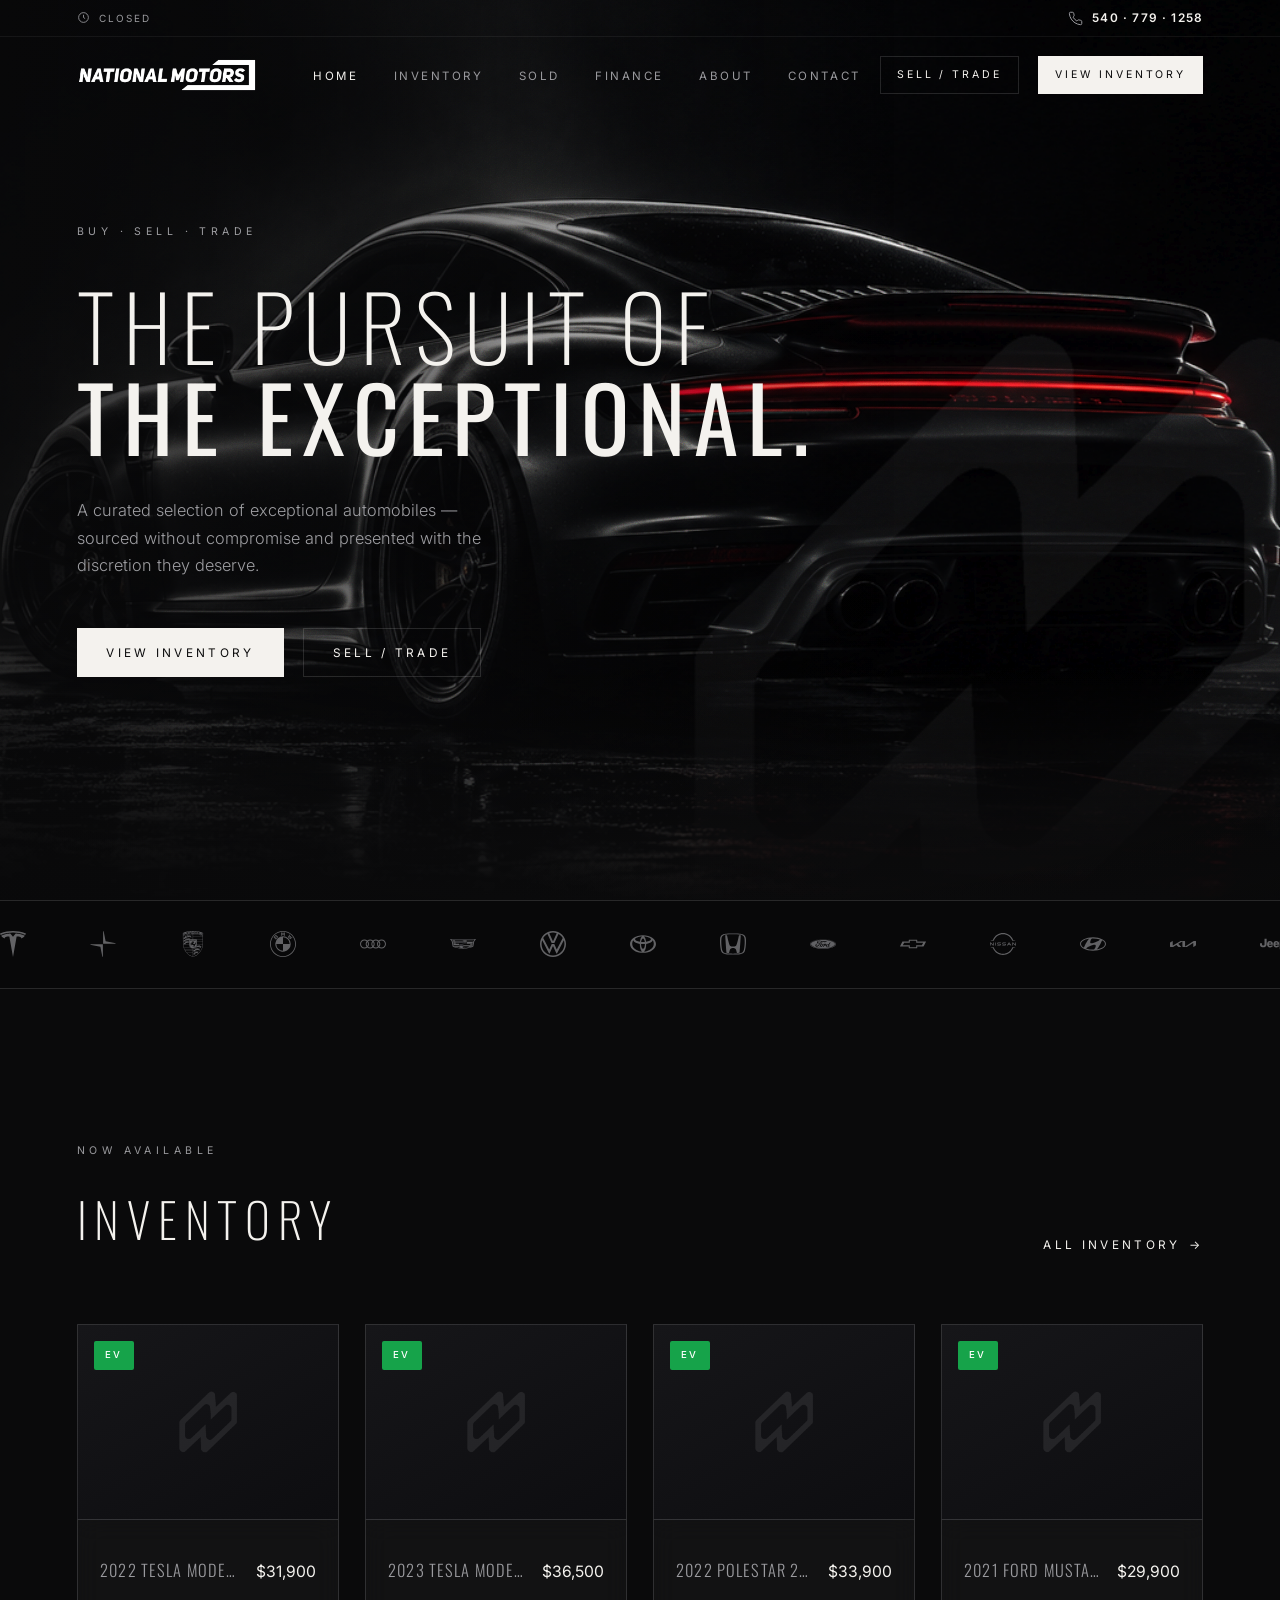
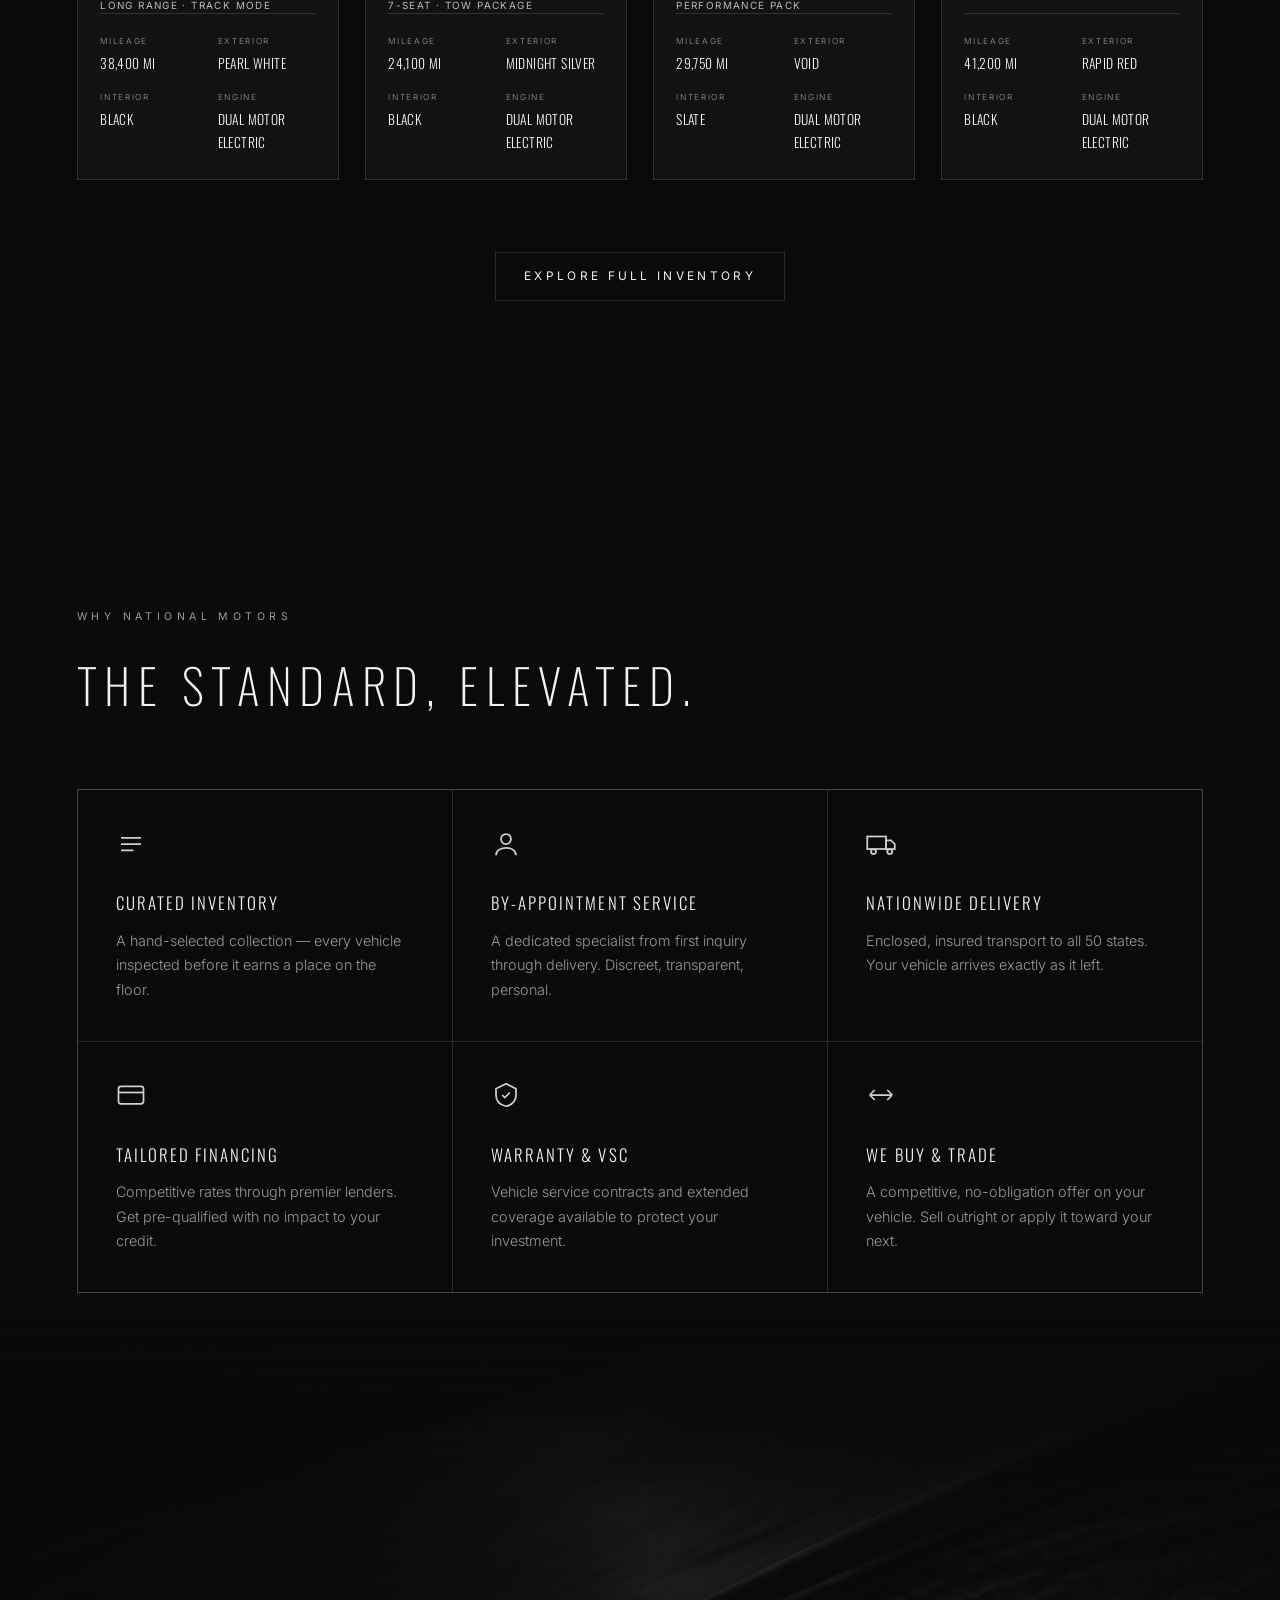
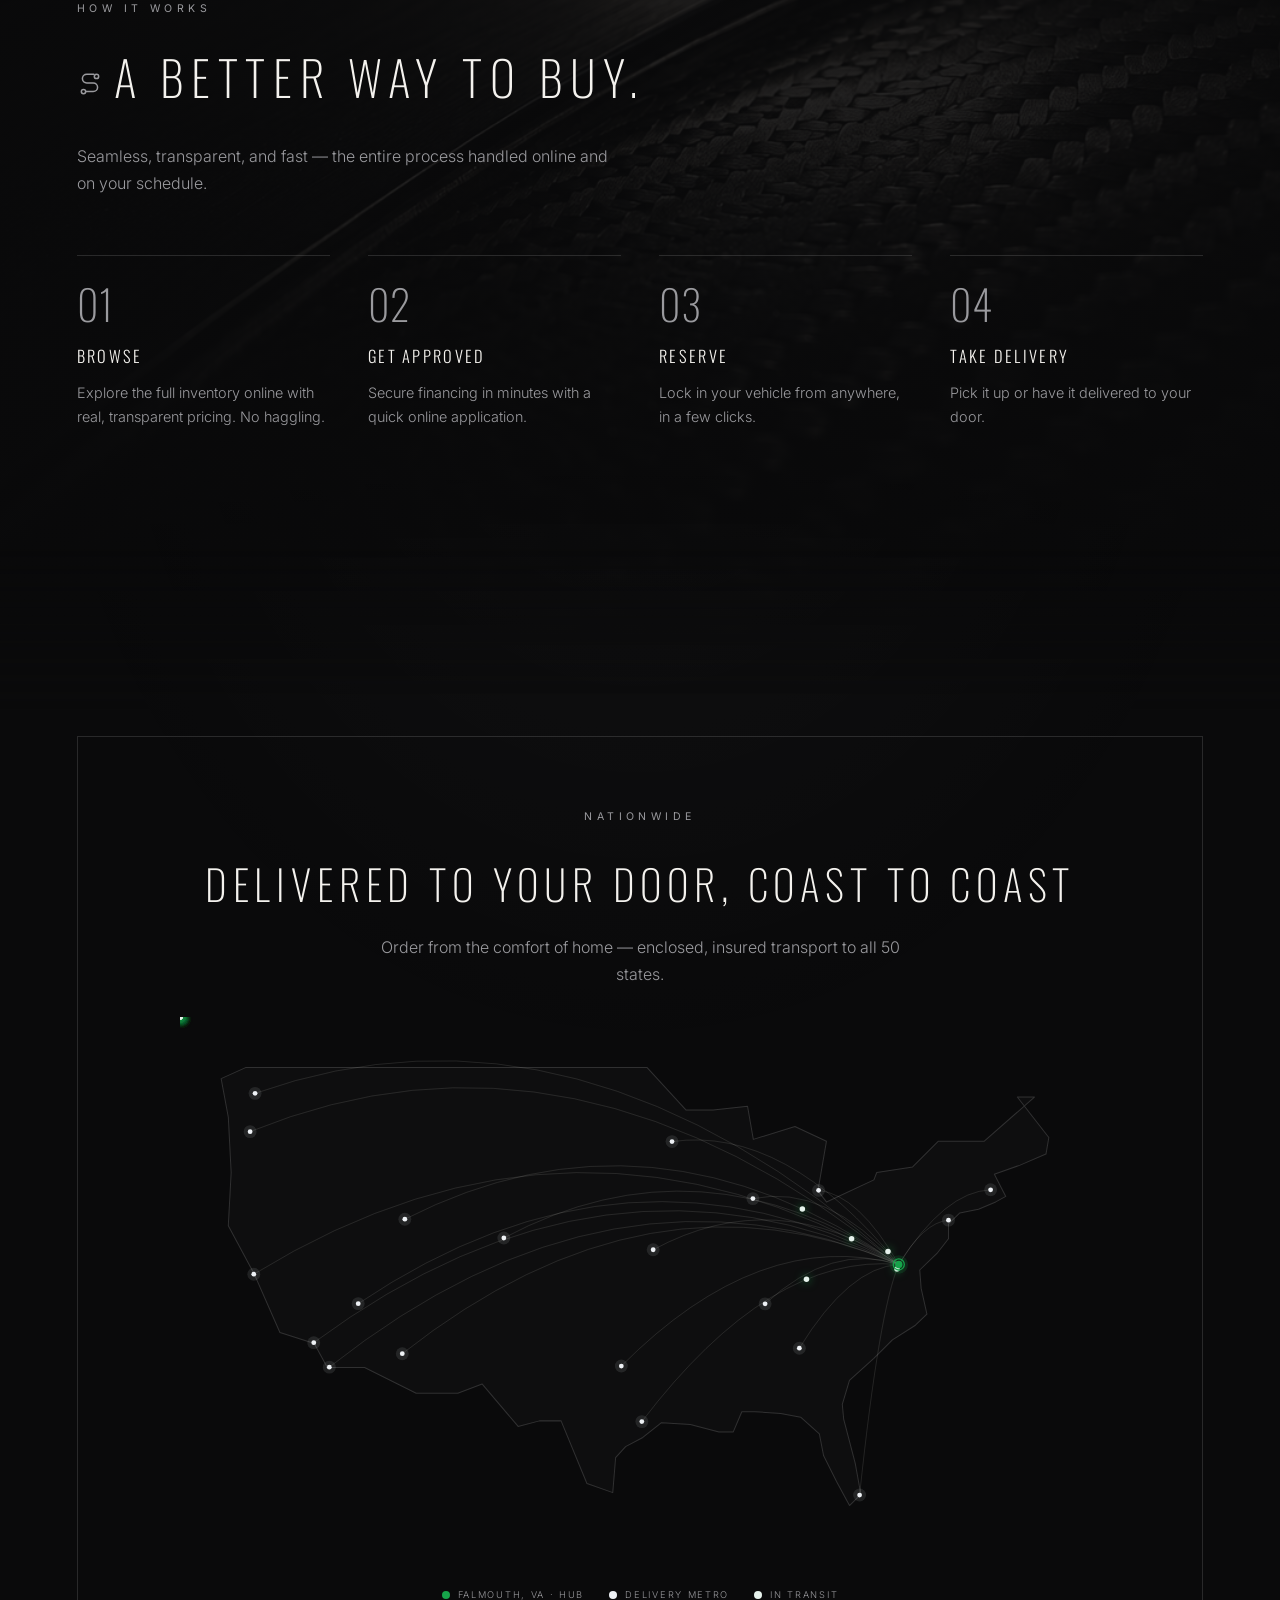
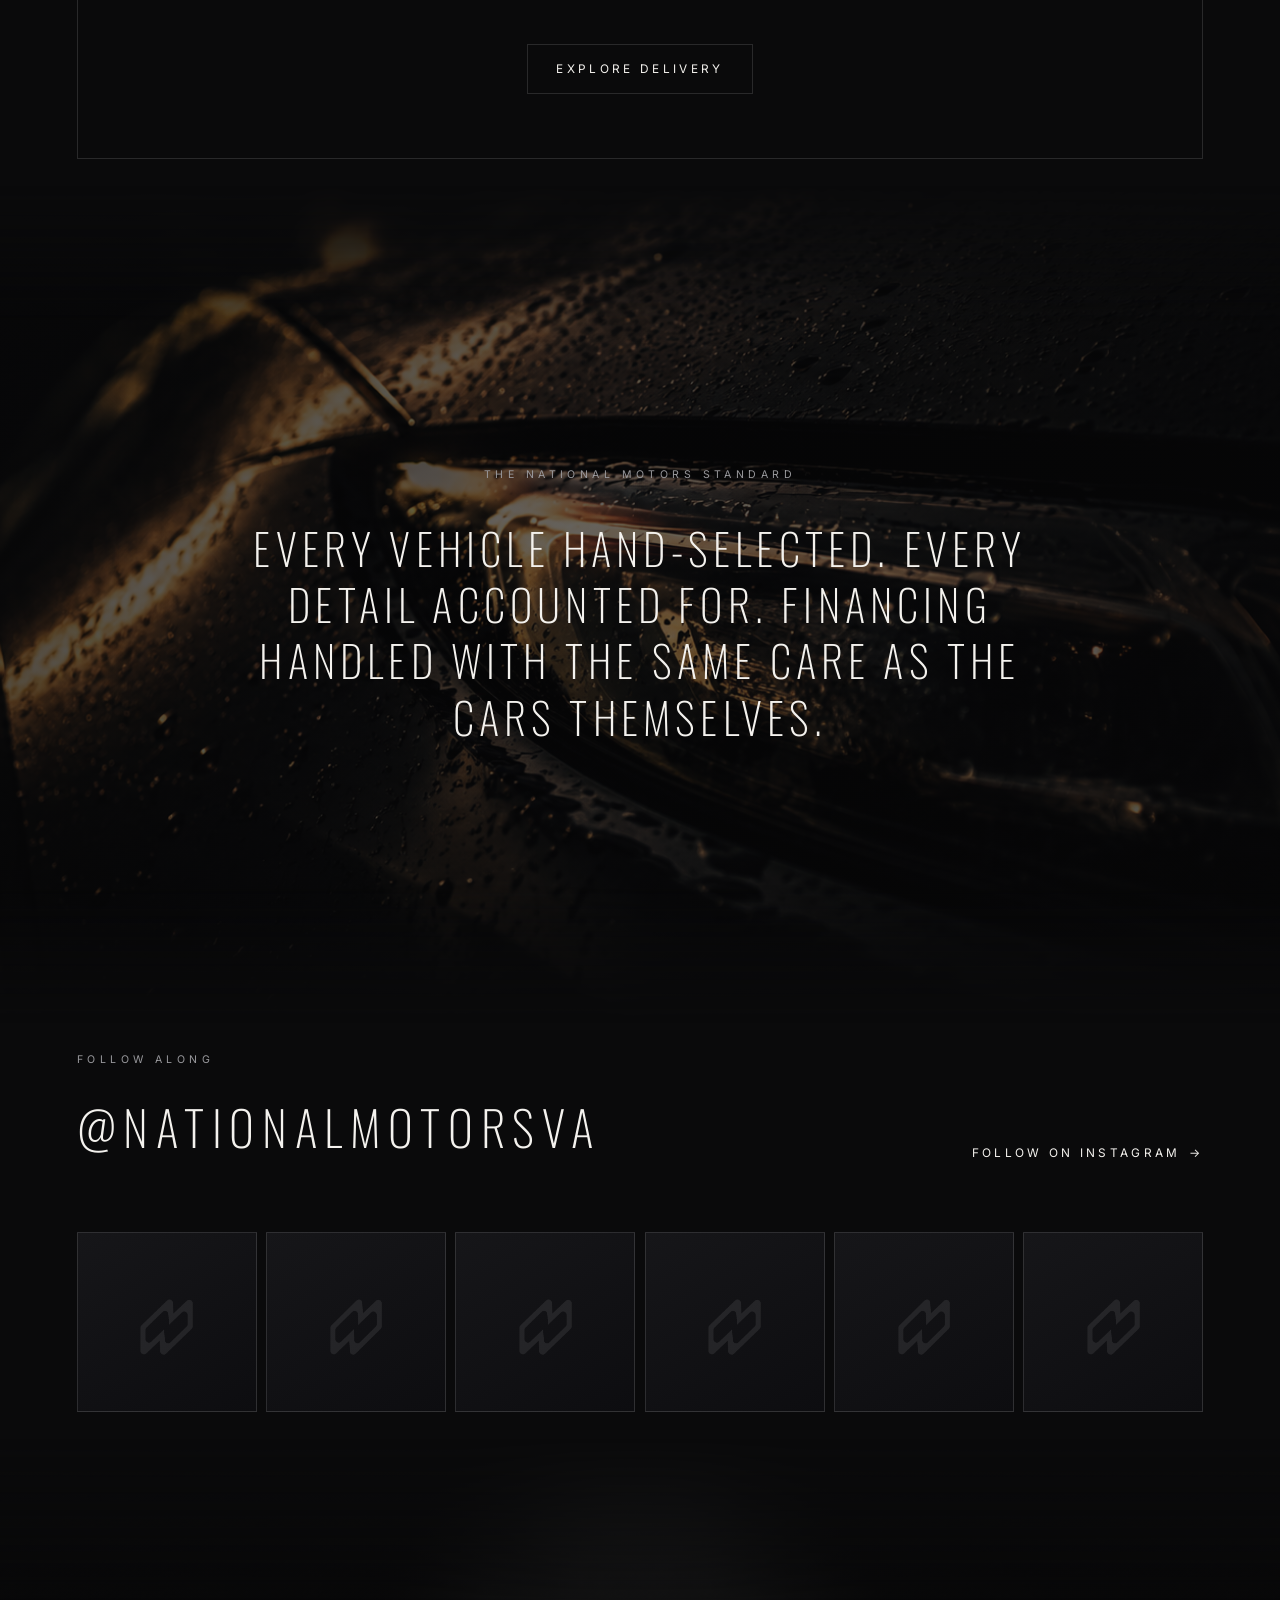
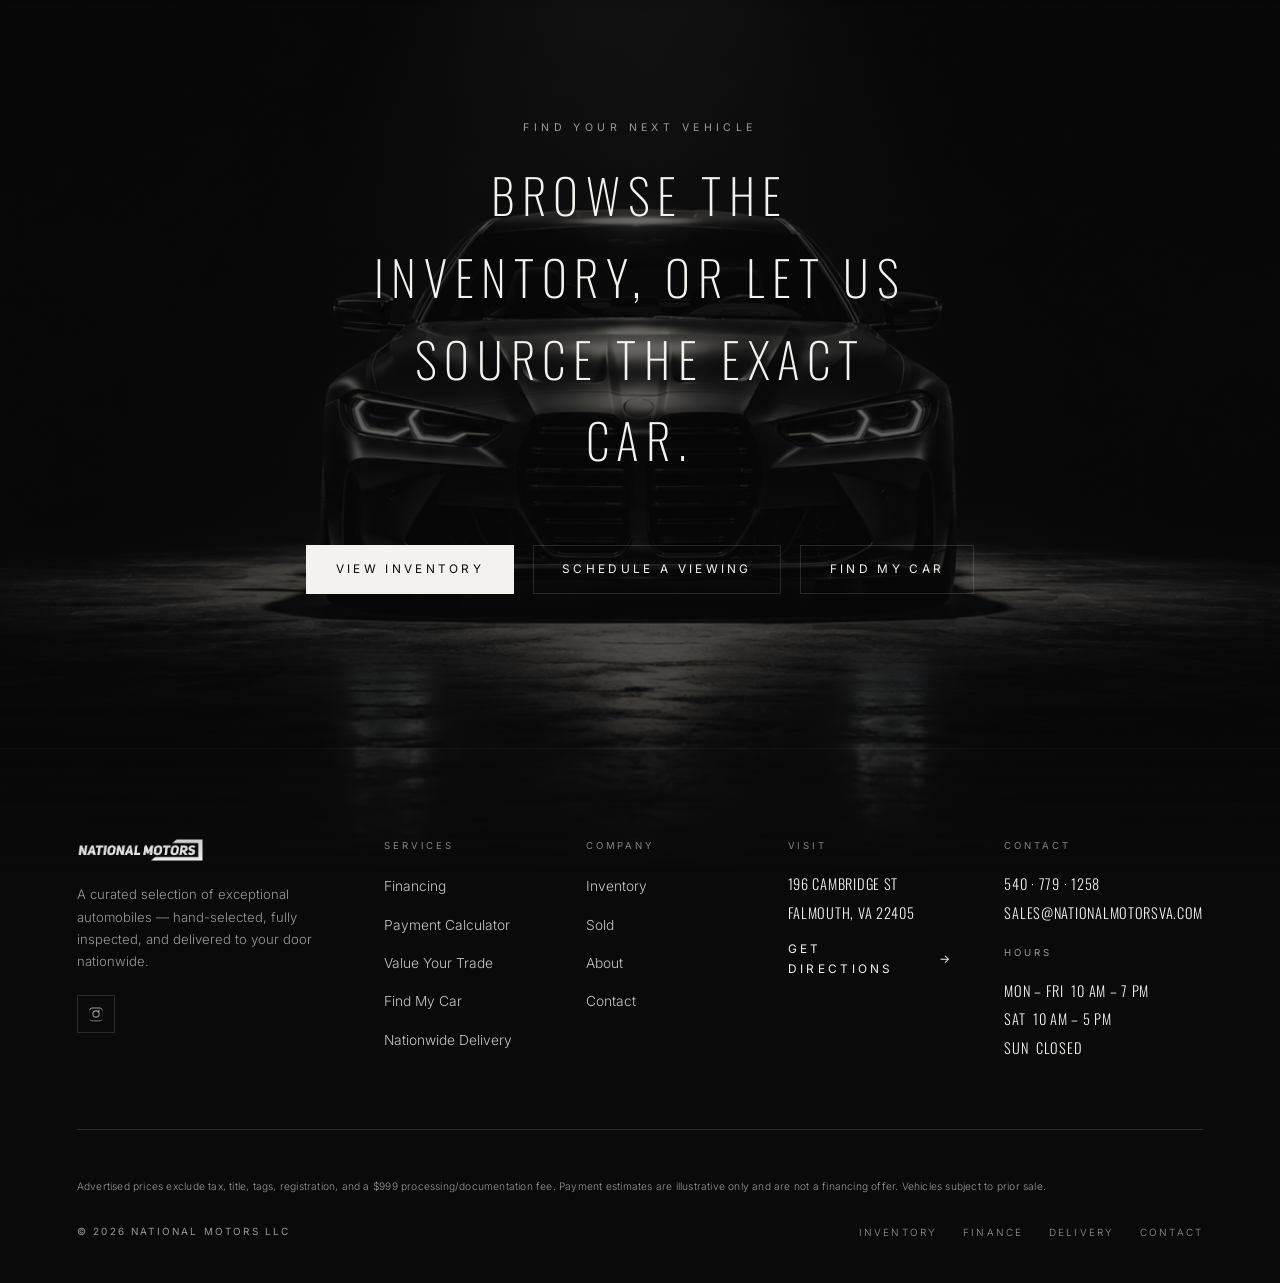
==== commit dc6e1062: "Wire the social grid to a Behold Instagram feed Fetch posts from a Behold.so JSON feed and fill the " ====
--- a/index.html
+++ b/index.html
@@ -1 +1 @@
-<!DOCTYPE html><html lang="en"><head><meta charset="UTF-8"><meta name="viewport" content="width=device-width, initial-scale=1"><title>National Motors | Used Cars, EVs & Financing — Fredericksburg / Falmouth, VA</title><meta name="description" content="National Motors — quality pre-owned cars, trucks, SUVs and electric vehicles (EV) with financing and nationwide delivery in the Fredericksburg / Falmouth, Virginia area."><link rel="icon" href="assets/img/favicon.png"><link rel="preconnect" href="https://fonts.googleapis.com"><link rel="preconnect" href="https://fonts.gstatic.com" crossorigin><link href="https://fonts.googleapis.com/css2?family=Inter:wght@300;400;500&family=Oswald:wght@200;300;400;500&display=swap" rel="stylesheet"><link rel="stylesheet" href="assets/css/site.css"></head><body class="home"><header id="hd"><div class="util"><div class="wrap utilrow"><span class="ustatus"><svg class="x" viewBox="0 0 24 24" fill="none" stroke="currentColor" stroke-width="1.4"><circle cx="12" cy="12" r="9"/><path d="M12 7v5l3 2"/></svg><span id="today">Open</span></span><a class="uphone" href="tel:+15407791258"><svg class="x" viewBox="0 0 24 24" fill="none" stroke="currentColor" stroke-width="1.4"><path d="M22 16.9v3a2 2 0 01-2.2 2 19.8 19.8 0 01-8.6-3 19.5 19.5 0 01-6-6 19.8 19.8 0 01-3-8.6A2 2 0 014.1 2h3a2 2 0 012 1.7c.1.9.3 1.8.6 2.6a2 2 0 01-.5 2.1L8.1 9.9a16 16 0 006 6l1.5-1.1a2 2 0 012.1-.5c.8.3 1.7.5 2.6.6a2 2 0 011.7 2z"/></svg><b>540 · 779 · 1258</b></a></div></div><div class="wrap nav"><a href="index.html"><img class="logo" src="assets/img/wordmark.png" alt="National Motors"></a><div class="right"><ul><li><a class="n active" href="index.html">Home</a></li><li><a class="n" href="inventory.html">Inventory</a></li><li><a class="n" href="sold.html">Sold</a></li><li><a class="n" href="financing.html">Finance</a></li><li><a class="n" href="about.html">About</a></li><li><a class="n" href="contact.html">Contact</a></li></ul><a class="btn small" href="sell.html">Sell / Trade</a><a class="btn small fill" href="inventory.html">View Inventory</a><button class="navtoggle" id="mt">Menu</button></div></div></header><div class="mobile" id="mm"><button class="close" id="mc">✕</button><a href="index.html">Home</a><a href="inventory.html">Inventory</a><a href="sold.html">Sold</a><a href="financing.html">Finance</a><a href="about.html">About</a><a href="contact.html">Contact</a><a href="sell.html">Sell / Trade</a></div><section class="hero"><div class="hero-media"></div><img class="hero-mark" src="assets/img/monogram.png" alt=""><div class="wrap"><span class="eyebrow">Buy · Sell · Trade</span><h1>The pursuit of<br><b>the exceptional.</b></h1><p class="sub">A curated selection of exceptional automobiles — sourced without compromise and presented with the discretion they deserve.</p><div class="cta"><a class="btn fill" href="inventory.html">View Inventory</a><a class="btn" href="sell.html">Sell / Trade</a></div></div></section><div class="marquee"><div class="marquee-track"><svg viewBox="0 0 24 24" role="img" aria-label="Tesla"><path d="M12 5.362l2.475-3.026s4.245.09 8.471 2.054c-1.082 1.636-3.231 2.438-3.231 2.438-.146-1.439-1.154-1.79-4.354-1.79L12 24 8.619 5.034c-3.18 0-4.188.354-4.335 1.792 0 0-2.146-.795-3.229-2.43C5.28 2.431 9.525 2.34 9.525 2.34L12 5.362l-.004.002H12v-.002zm0-3.899c3.415-.03 7.326.528 11.328 2.28.535-.968.672-1.395.672-1.395C19.625.612 15.528.015 12 0 8.472.015 4.375.61 0 2.349c0 0 .195.525.672 1.396C4.674 1.989 8.585 1.435 12 1.46v.003z"/></svg><svg viewBox="0 0 24 24" role="img" aria-label="Polestar"><path d="m12.549 0-.457.555v11.191h11.19l.554-.457-9.4-1.89zM.719 12.26l-.555.457L9.563 14.6l1.886 9.4.457-.555V12.26Z"/></svg><svg viewBox="0 0 24 24" role="img" aria-label="Porsche"><path d="M11.972 0A25.68 25.68 0 0 0 9.93.091a27.858 27.858 0 0 0-4.248.685 23.565 23.565 0 0 0-2.975.966l-.06.022s.118 7.243.21 10.831a9.934 9.934 0 0 0 .569 3.098 14.899 14.899 0 0 0 1.622 3.214A12.884 12.884 0 0 0 7.56 21.66a11.234 11.234 0 0 0 1.192.873 15.214 15.214 0 0 0 2.038 1.031c.233.098.436.192.62.255A4.58 4.58 0 0 0 12 24a4.58 4.58 0 0 0 .59-.182c.182-.063.387-.156.62-.255a15.22 15.22 0 0 0 2.037-1.031 11.25 11.25 0 0 0 1.194-.873 12.88 12.88 0 0 0 2.511-2.752 14.889 14.889 0 0 0 1.622-3.214 9.934 9.934 0 0 0 .57-3.098c.091-3.588.21-10.827.21-10.827a.635.635 0 0 0-.057-.026 23.564 23.564 0 0 0-2.976-.966 27.856 27.856 0 0 0-4.248-.684A26.068 26.068 0 0 0 12.031 0zm0 .361h.057c.679.008 1.288.03 1.963.09a26.585 26.585 0 0 1 4.084.663 22.53 22.53 0 0 1 2.861.937.619.619 0 0 1 .057.025l-.038 2.274a.113.113 0 0 0-.019-.01 22.55 22.55 0 0 0-2.86-.937 26.61 26.61 0 0 0-4.085-.662c-.675-.06-1.281-.1-1.96-.108h-.058c-.679.009-1.29.048-1.965.108a26.608 26.608 0 0 0-4.084.665 22.547 22.547 0 0 0-2.861.938.116.116 0 0 0-.02.01l-.038-2.281.058-.022a22.527 22.527 0 0 1 2.86-.937A26.581 26.581 0 0 1 10.01.45c.675-.06 1.284-.08 1.963-.089zm.288.216a16.633 16.633 0 0 0-.902.008c-.121.005-.288.109-.29.23l-.007.648c-.002.132.172.236.305.239.462.01.87.002 1.318.03.033.003.062.023.062.056l-.003.13a.042.042 0 0 1-.045.046c-.521 0-1.066-.025-1.593.017-.028.002-.027-.005-.028.023l-.024.384-.002.03a16.318 16.318 0 0 1 1.882 0 .32.32 0 0 0 .305-.262l.006-.627c0-.129-.158-.224-.261-.23-.442-.028-.945-.013-1.394-.025a.046.046 0 0 1-.044-.05l.009-.145c0-.028.019-.036.047-.037.444-.016 1.107.005 1.562.019a.072.072 0 0 0 .06-.07V.674c0-.017-.032-.067-.063-.068V.605a33.113 33.113 0 0 0-.9-.028zm-1.88.064c-.423.008-1.341.125-1.862.19L8.515 2.64v.023l.47-.06a.014.014 0 0 0 .01-.006.014.014 0 0 0 .003-.01v-.523l.947-.102c.083-.015.18.046.256.169a.88.88 0 0 1 .114.339l.467-.035c.01 0 .03 0 .028-.01a.988.988 0 0 0-.307-.663.316.316 0 0 0 .197-.31 4.34 4.34 0 0 0-.022-.564.32.32 0 0 0-.3-.247zm3.59.019a.404.404 0 0 0-.413.332l-.01 1.195a.312.312 0 0 0 .24.289c.61.057 1.21.112 1.89.215.011 0 .032-.007.032-.017v-.416c0-.009-.02-.028-.027-.03-.454-.057-1.053-.137-1.589-.193a.076.076 0 0 1-.058-.07v-.812c0-.034.05-.052.084-.05.529.044 1.056.14 1.584.197.014.002.036-.007.037-.021l.01-.382a.037.037 0 0 0-.029-.033 36.382 36.382 0 0 0-1.75-.204zm1.98.237c-.012 0-.022.014-.022.025-.006.274-.045 1.457-.053 1.772v.027c.155.027.326.048.453.074.014.002.035-.008.035-.022-.002-.207 0-.448-.004-.636 0-.013.006-.014.02-.012a31.392 31.392 0 0 1 1.102.22c.008 0 .052.007.052.03-.003.217-.007.4-.013.617a.041.041 0 0 0 .027.04c.145.033.283.067.42.1.037.008.043.001.044-.012.022-.451.03-1.174.036-1.784 0-.008-.003-.02-.01-.022-.153-.035-.297-.072-.453-.105-.014-.003-.022.02-.023.035-.015.223-.009.43-.026.652 0 .008 0 .012-.009.01-.37-.076-.765-.158-1.132-.227-.01-.002-.006-.02-.005-.031l.003-.653a.033.033 0 0 0-.026-.03 23.196 23.196 0 0 0-.417-.068zM7.934.92a.303.303 0 0 0-.037 0c-.543.086-1.089.201-1.64.32a.5.5 0 0 0-.23.143.322.322 0 0 0-.102.205l.004 1.118a.434.434 0 0 0 .106.266.24.24 0 0 0 .204.11 38.518 38.518 0 0 1 1.633-.323.497.497 0 0 0 .268-.166.362.362 0 0 0 .098-.23L8.236 1.2a.28.28 0 0 0-.11-.198.303.303 0 0 0-.191-.08zm2.157.197a.076.076 0 0 1 .08.069l.003.189a.172.172 0 0 1-.14.166l-1.062.104-.009-.008V1.23l.009-.004 1.111-.108a.076.076 0 0 1 .008 0zm-2.52.29a.167.167 0 0 1 .078.022.117.117 0 0 1 .054.106l-.009.704a.125.125 0 0 1-.049.105.291.291 0 0 1-.12.047 61.16 61.16 0 0 1-.997.19.106.106 0 0 1-.088-.017.133.133 0 0 1-.03-.1v-.726a.143.143 0 0 1 .04-.097.243.243 0 0 1 .12-.06c.29-.054.67-.129.968-.172a.167.167 0 0 1 .033-.002zm10.81 0l-.001.001c-.008 0-.008.012-.008.019-.014.606-.03 1.167-.035 1.773 0 .013.006.03.018.033a22.245 22.245 0 0 1 2.158.7c.032.011.031-.013.031-.022.003-.138.01-.278.003-.416a.041.041 0 0 0-.025-.033 16.602 16.602 0 0 0-1.66-.541.028.028 0 0 1-.019-.026l.008-.18c0-.008.014-.01.022-.008a21.848 21.848 0 0 1 1.67.542c.01.003.01-.01.01-.019a5.121 5.121 0 0 0 0-.468.029.029 0 0 0-.02-.026 21.457 21.457 0 0 0-1.638-.523c-.008-.002-.018-.01-.018-.018v-.192c0-.008.013-.013.021-.01.564.144 1.184.36 1.615.519.038.014.06.008.06-.027 0-.157.006-.168-.002-.324-.002-.02-.004-.04-.022-.047a21.383 21.383 0 0 0-2.169-.707zm-12.97.064a.365.365 0 0 0-.084.009c-.65.166-1.303.414-1.956.652a.063.063 0 0 0-.03.052V3.65l.003.33s.471-.177.573-.21c.013-.004.013-.017.013-.031l-.01-.52c0-.015.002-.037.016-.04l1.625-.502a.306.306 0 0 0 .138-.101.237.237 0 0 0 .052-.156l-.017-.683a.272.272 0 0 0-.119-.197.365.365 0 0 0-.204-.068zm-.286.496c.036-.01.07.031.072.063a1.86 1.86 0 0 1 .012.25c-.001.045-.066.097-.11.11l-1.184.386c-.011.004-.031 0-.031-.012l.002-.358c0-.017.02-.031.036-.036a10.796 10.796 0 0 1 1.203-.403zm6.967.981c.653.01 1.246.03 1.9.088a26.591 26.591 0 0 1 4.083.663 22.501 22.501 0 0 1 2.861.937.107.107 0 0 1 .014.007 89.441 89.441 0 0 0-.007.448h-8.851zm-.317.002l-.001 4.618H8.827c-.043-.004-.015-.023.015-.052a1.71 1.71 0 0 1 .715-.312c.022-.002.028-.014-.003-.054a.898.898 0 0 0-.93-.212.985.985 0 0 0-.624.603.04.04 0 0 1-.04.031 6.734 6.734 0 0 1-.47.013c-.025 0-.037-.032-.035-.056a.737.737 0 0 1 .343-.484 1.1 1.1 0 0 1 .519-.178.04.04 0 0 0 .02-.063.515.515 0 0 0-.105-.093.758.758 0 0 0-.504-.077 1.053 1.053 0 0 0-.948.964c-.01.06.006.074-.053.094-.112.038-.322.064-.434.088-.02.003-.05-.043-.045-.063a1.309 1.309 0 0 1 .244-.522 1.006 1.006 0 0 1 .342-.291c.026-.013.05-.044.026-.064-.253-.22-.771.012-.98.241a1.37 1.37 0 0 0-.275.91c0 .016.014.041 0 .047a4.942 4.942 0 0 1-.4.15c-.012.003-.014-.028-.016-.04a.93.93 0 0 1 .147-.677.661.661 0 0 1 .244-.241c.01-.006.008-.018 0-.028-.115-.149-.569-.042-.708.094-.32.312-.297.615-.312 1.097-.001.023-.03.111-.056.123a.57.57 0 0 1-.184.07c-.021.006-.023.014-.028-.007a.39.39 0 0 0-.57-.222.356.356 0 0 0-.077.532c.015.017.02.034-.003.041a.42.42 0 0 0-.275.534.336.336 0 0 0 .296.21.628.628 0 0 0 .37-.108.043.043 0 0 1 .06.01.386.386 0 0 0 .531.124c.162-.107.234-.273.114-.559-.007-.016.02-.046.034-.054a6.615 6.615 0 0 1 3.144-.88 1.78 1.78 0 0 1 .456.101.094.094 0 0 1 .023.008l.002.941a.19.19 0 0 1-.034.025 1.005 1.005 0 0 0-.432.55c-.004.017-.006.021-.035.024-.193.019-.399.047-.591.062-.011.002-.032-.019-.028-.03a1.87 1.87 0 0 1 .725-.908.057.057 0 0 0 .01-.067.375.375 0 0 0-.168-.093 1.087 1.087 0 0 0-.895.362 1.418 1.418 0 0 0-.312.875c-.001.022.003.058-.019.065-.124.039-.261.074-.39.11-.015.004-.035-.011-.038-.027a1.006 1.006 0 0 1 .486-1.03c.051-.04-.038-.102-.102-.102a.963.963 0 0 0-.913.53 1.301 1.301 0 0 0-.03.793c.003.023.019.063-.006.069-.079.019-.265.09-.323.108-.021.007-.035-.003-.047-.03a1.041 1.041 0 0 1-.021-.488 1.102 1.102 0 0 1 .268-.493c.008-.01.011-.032 0-.037a.54.54 0 0 0-.378-.025.74.74 0 0 0-.477.38c-.159.297-.118.583.051 1.005.008.02.018.058 0 .07l-.137.08c-.017.013-.032.002-.044-.015-.055-.078-.124-.202-.21-.24a.415.415 0 0 0-.428.035.406.406 0 0 0-.12.431.875.875 0 0 0 .1.152c.01.014-.001.036-.013.047-.059.052-.14.09-.188.14a.395.395 0 0 0-.01.471.365.365 0 0 0 .45.123 1.624 1.624 0 0 0 .232-.122c.027-.018.045-.051.07-.025a.546.546 0 0 0 .224.153.427.427 0 0 0 .354-.062.305.305 0 0 0 .168-.338.875.875 0 0 0-.143-.27c-.033-.035-.035-.033 0-.054a7.435 7.435 0 0 1 1.66-.724 5.024 5.024 0 0 1 1.69-.207h.046l.003 1.949H3.206c-.054-2.133-.116-5.51-.156-7.836a.113.113 0 0 1 .014-.007 22.499 22.499 0 0 1 2.86-.937 26.59 26.59 0 0 1 4.084-.663 23.38 23.38 0 0 1 1.768-.086zm-3.088.816a1.237 1.237 0 0 0-.693.232c-.286.188-.456.773-.49.982a.044.044 0 0 1-.04.036 5.998 5.998 0 0 0-.676.125c-.007.001-.012-.01-.012-.017a.983.983 0 0 1 .258-.59 3.506 3.506 0 0 1 .493-.396c.013-.011.004-.045-.012-.051a1.035 1.035 0 0 0-.797.012 1.129 1.129 0 0 0-.675.867 2.062 2.062 0 0 0-.029.41c.002.017-.03.018-.045.023-.246.077-.504.167-.71.236-.01.004-.039.002-.039-.01a1.168 1.168 0 0 1 .175-.655c.12-.195.343-.305.505-.469.011-.012.028-.044.011-.051-.41-.165-.797.004-1.124.375a1.395 1.395 0 0 0-.2 1.124c.009.036 0 .075-.019.083a1.805 1.805 0 0 1-.23.089.025.025 0 0 1-.033-.02c-.093-.296-.44-.238-.597-.148a.361.361 0 0 0-.139.489.031.031 0 0 1-.01.044.442.442 0 0 0-.205.596.352.352 0 0 0 .428.137 1.208 1.208 0 0 0 .246-.129.027.027 0 0 1 .03.004.393.393 0 0 0 .566.08c.115-.082.16-.096.204-.244a.39.39 0 0 0-.09-.3c-.012-.01-.001-.04.013-.047A9.692 9.692 0 0 1 8.947 5.51a2.35 2.35 0 0 1 1.446.553.072.072 0 0 0 .062.031.098.098 0 0 0 .054-.056.66.66 0 0 0-.204-.678 1.21 1.21 0 0 0-.612-.344c-.012-.003-.02-.029-.01-.037a.968.968 0 0 1 .335-.22 3.587 3.587 0 0 1 .605-.05c.014-.001.035-.015.03-.028a.606.606 0 0 0-.527-.4 1.325 1.325 0 0 0-.693.1 1.118 1.118 0 0 0-.5.553.036.036 0 0 1-.032.02 12.139 12.139 0 0 0-.594-.007c-.014 0-.035 0-.035-.014a.943.943 0 0 1 .255-.517 1.989 1.989 0 0 1 .68-.386c.019-.006.04-.036.029-.051a.549.549 0 0 0-.201-.17 1.237 1.237 0 0 0-.347-.041zm3.405 1.607h8.845c-.012.686-.025 1.433-.04 2.195h-8.805zM8.681 7.801l6.666.003a.016.016 0 0 1 .017.013l-.002 5.138a2.354 2.354 0 0 1-.143.764 3.327 3.327 0 0 1-1.44 1.725 3.468 3.468 0 0 1-1.74.491 3.512 3.512 0 0 1-2.26-.86 3.078 3.078 0 0 1-1.105-2.31L8.667 7.82c0-.013.001-.019.014-.019zm6.994.086h5.217c-.012.645-.025 1.296-.034 1.926h-5.183V8.318zm-6.839.071c-.013 0-.014.005-.014.018l.007 4.753a2.97 2.97 0 0 0 1.054 2.225 3.333 3.333 0 0 0 2.153.827 3.284 3.284 0 0 0 1.66-.473 3.193 3.193 0 0 0 1.374-1.66 2.28 2.28 0 0 0 .136-.734l.002-4.94a.015.015 0 0 0-.016-.014zm4.436.304a.101.101 0 0 1 .001 0 .11.11 0 0 1 .087.071l.242.715a.079.079 0 0 1-.003.07.066.066 0 0 1-.054.024.065.065 0 0 1-.063-.044l-.038-.125h-.33l-.036.128c-.01.04-.04.044-.071.044a.063.063 0 0 1-.044-.028.057.057 0 0 1-.01-.052l.232-.728a.101.101 0 0 1 .087-.075zm-.763.007a.226.226 0 0 1 .023 0 .232.232 0 0 1 .235.157.046.046 0 0 1-.031.059.053.053 0 0 1-.07-.02.166.166 0 0 0-.132-.09.151.151 0 0 0-.133.1.498.498 0 0 0-.055.222.524.524 0 0 0 .046.228.159.159 0 0 0 .154.102.233.233 0 0 0 .166-.243v-.039h-.135a.057.057 0 0 1-.059-.063c0-.023.007-.05.059-.05h.192c.064 0 .073.048.073.09a.792.792 0 0 1-.011.152.399.399 0 0 1-.15.236.301.301 0 0 1-.15.043.257.257 0 0 1-.227-.145.618.618 0 0 1-.073-.31.577.577 0 0 1 .08-.304.226.226 0 0 1 .198-.125zm-2.988.002a.318.318 0 0 1 .004 0c.183.002.243.111.243.15 0 .035-.061.08-.095.039a.2.2 0 0 0-.157-.068.143.143 0 0 0-.15.096.114.114 0 0 0 .094.135.61.61 0 0 1 .267.08h-.001a.202.202 0 0 1 .081.18.247.247 0 0 1-.067.175.327.327 0 0 1-.247.088.297.297 0 0 1-.263-.14c-.004-.01-.01-.063.034-.078a.084.084 0 0 1 .082.026.239.239 0 0 0 .156.063.223.223 0 0 0 .148-.05.105.105 0 0 0 .024-.116.219.219 0 0 0-.193-.098.25.25 0 0 1-.172-.07.25.25 0 0 1-.069-.196.219.219 0 0 1 .1-.163.318.318 0 0 1 .181-.053zm1.649 0a.06.06 0 0 1 .001 0 .06.06 0 0 1 .006 0h.355a.06.06 0 1 1 0 .12l-.114.002v.682a.063.063 0 0 1-.125 0v-.683h-.116a.06.06 0 0 1-.007-.12zm.56 0a.06.06 0 0 1 .001 0 .06.06 0 0 1 .006 0h.354a.06.06 0 1 1 0 .12l-.114.002v.682a.063.063 0 0 1-.125 0v-.683h-.115a.06.06 0 0 1-.007-.12zm2.74 0a.06.06 0 0 1 .002 0 .06.06 0 0 1 .006 0h.353a.06.06 0 1 1 0 .12l-.112.002v.682a.063.063 0 0 1-.125 0v-.683h-.116a.06.06 0 0 1-.007-.12zm-.677.004a.063.063 0 0 1 .012 0h.19a.364.364 0 0 1 .208.058.278.278 0 0 1 .108.206.235.235 0 0 1-.071.198.305.305 0 0 1-.117.075l-.02.007.158.2a.086.086 0 0 1 .023.056c-.002.032-.023.05-.06.05a.066.066 0 0 1-.056-.027l-.187-.258h-.117v.23a.059.059 0 0 1-.063.067.06.06 0 0 1-.062-.067v-.726a.073.073 0 0 1 .016-.05.063.063 0 0 1 .038-.019zm-3.87.002a.06.06 0 0 1 .003 0h.357a.06.06 0 0 1 0 .121h-.116v.684a.063.063 0 0 1-.125 0v-.684h-.116a.06.06 0 0 1-.003-.12zm.583 0a.063.063 0 0 1 .002 0 .063.063 0 0 1 .065.064v.471a.258.258 0 0 0 .037.151.146.146 0 0 0 .127.056.138.138 0 0 0 .125-.056.265.265 0 0 0 .035-.15V8.34h.001a.063.063 0 0 1 .125 0v.432a.474.474 0 0 1-.056.262.25.25 0 0 1-.228.104.26.26 0 0 1-.23-.104.456.456 0 0 1-.061-.262V8.34a.063.063 0 0 1 .058-.063zm3.354.115v.328h.13a.18.18 0 0 0 .2-.174.15.15 0 0 0-.051-.109.178.178 0 0 0-.13-.045zm-.584.015l-.136.469h.278zm-1.14 1.005c.011 0 .021.002.022.011.002.018-.016.029-.042.042a.206.206 0 0 0-.094.08.31.31 0 0 0-.039.163.115.115 0 0 0 .063.079.298.298 0 0 0 .142.028.502.502 0 0 0 .215-.063.581.581 0 0 1 .276-.02.341.341 0 0 1 .194.063c.024.017.02.038.011.04-.014.005-.029-.012-.044-.01a.674.674 0 0 0-.142.03c-.06.027-.087.037-.116.09a.099.099 0 0 0-.007.073c.01.024.035.04.04.057a.446.446 0 0 0 .064.125.205.205 0 0 0 .03.023 2.668 2.668 0 0 1 .282.243.26.26 0 0 1 .04.093c.003.012-.007.03-.018.025a.255.255 0 0 1-.036-.029.178.178 0 0 0-.053-.039.368.368 0 0 0-.176-.025c-.027 0-.081.024-.05.036a.357.357 0 0 1 .132.116.43.43 0 0 1 .107.31c0 .006-.012.01-.015.006a.359.359 0 0 0-.102-.109.324.324 0 0 0-.21-.062c-.015.001-.06 0-.055.014a1.19 1.19 0 0 1 .123.191.562.562 0 0 1 .039.276c-.001.005-.02.01-.023.005a.61.61 0 0 0-.077-.076.349.349 0 0 0-.094-.06.29.29 0 0 0-.204.028.325.325 0 0 0-.13.132.492.492 0 0 0-.062.205.46.46 0 0 0 .042.257.368.368 0 0 0 .19.164.955.955 0 0 0 .334.044c.139.005.278-.016.417-.02a1.943 1.943 0 0 1 .396.003.88.88 0 0 1 .3.12 2.64 2.64 0 0 1 .215.183c.008.006.026-.003.035-.009a.462.462 0 0 0 .131-.233.346.346 0 0 0-.056-.246c-.047-.085-.116-.18-.17-.27a2.962 2.962 0 0 1-.202-.296.305.305 0 0 1-.017-.221.238.238 0 0 1 .107-.128c.011-.007.022.006.017.021a.184.184 0 0 0-.008.112.32.32 0 0 0 .089.14c.013.01.047-.005.055-.021.018-.043.007-.11.023-.154a.619.619 0 0 1 .108-.226 1.47 1.47 0 0 1 .36-.196c.033-.019.054-.105.091-.091.037.013.017.1-.011.142-.04.062-.087.1-.131.156a1.536 1.536 0 0 0-.157.247.222.222 0 0 0-.029.137.14.14 0 0 0 .073.094c.022.01.05-.01.07-.025a.385.385 0 0 0 .097-.103c.023-.038.01-.089.032-.128.006-.009.03-.007.037 0a.139.139 0 0 1 .044.084.393.393 0 0 1-.01.113c-.003.008-.024.027-.031.045a.244.244 0 0 1-.02.04c-.036.063-.078.116-.125.126-.01.001-.017.021-.01.03a.391.391 0 0 0 .113.132.198.198 0 0 0 .152.01c.027-.008.048-.027.079-.037.013-.004.005.004.005.017a.27.27 0 0 1-.015.086.19.19 0 0 1-.075.083.395.395 0 0 1-.166.05c-.027.005-.068.025-.058.051a.256.256 0 0 0 .042.085.122.122 0 0 0 .08.039.205.205 0 0 0 .125-.036c.04-.026.061-.074.096-.108.007-.006.026 0 .026.01a.36.36 0 0 1-.041.158.497.497 0 0 1-.128.138c-.015.013-.033.029-.033.049a.2.2 0 0 0 .044.084.134.134 0 0 0 .083.054.269.269 0 0 0 .1 0c.013 0 .01.023-.001.031a.253.253 0 0 1-.117.068.25.25 0 0 1-.128.008c-.081-.02-.134-.05-.214-.073a.23.23 0 0 0-.135-.009.227.227 0 0 0-.106.083.133.133 0 0 0-.03.064c-.006.063.025.13.005.192a1.415 1.415 0 0 1-.081.234 1.314 1.314 0 0 1-.115.165c-.04.054-.093.074-.12.133a.638.638 0 0 1-.038.063.515.515 0 0 0-.058.229.452.452 0 0 0 .085.209l.153.237a.149.149 0 0 1 .009.083.088.088 0 0 1-.044.07.893.893 0 0 0-.419.527l-.002.013v.004a.106.106 0 0 1-.021.042.334.334 0 0 1-.19.096c-.055.015-.11.029-.165.046a.077.077 0 0 0-.044.031.08.08 0 0 0 .009.097.137.137 0 0 1 .03.071.063.063 0 0 1-.013.042.108.108 0 0 1-.028.022.865.865 0 0 1-.216.087c-.05.011-.086-.002-.07-.059a3.075 3.075 0 0 1 .098-.293.42.42 0 0 1 .133-.14 2.289 2.289 0 0 1 .212-.162.411.411 0 0 0 .119-.126 3.299 3.299 0 0 1 .19-.275.163.163 0 0 0 .029-.129.246.246 0 0 0-.142-.185 1.052 1.052 0 0 0-.085-.034.534.534 0 0 1-.246-.175.09.09 0 0 0-.062-.04c-.063.002-.081.09-.083.138a1.17 1.17 0 0 0 .004.212.18.18 0 0 1 .004.072.055.055 0 0 1-.039.034 2.74 2.74 0 0 0-.565.279.24.24 0 0 0-.063.07l-.017.029a.187.187 0 0 1-.223.08.5.5 0 0 0-.044-.011.094.094 0 0 0-.064.017.162.162 0 0 0-.041.036.06.06 0 0 0-.01.019v.006a.057.057 0 0 0 0 .008.07.07 0 0 0 .004.017l.022.06a.066.066 0 0 1-.038.096.881.881 0 0 1-.203.055c-.04.005-.075-.01-.065-.057a1.1 1.1 0 0 1 .07-.237.094.094 0 0 1 .057-.06.79.79 0 0 0 .179-.14.266.266 0 0 1 .169-.073.512.512 0 0 0 .262-.1 1.73 1.73 0 0 0 .225-.186.37.37 0 0 0-.006-.46l-.02-.035c-.019-.03-.03-.073-.046-.104a.24.24 0 0 1-.039-.104c0-.068.027-.133.031-.201a.024.024 0 0 0-.016-.025.488.488 0 0 0-.137-.03 2.677 2.677 0 0 1-.56.006 1.423 1.423 0 0 1-.39-.18c-.053-.033-.085-.07-.139-.101-.014-.008-.015-.005-.028.006a.672.672 0 0 1-.459.125h-.002a1.766 1.766 0 0 1-.294-.077c-.073-.027-.19-.074-.26-.015-.029.025-.022.06-.022.093a1.244 1.244 0 0 1-.01.305.038.038 0 0 0 .003.032.044.044 0 0 0 .006.006.136.136 0 0 0 .036.02l.01.004c.028.01.033.023.05.058a.196.196 0 0 1 .016.062.159.159 0 0 1-.003.062.544.544 0 0 1-.009.039.207.207 0 0 0 .008.135.115.115 0 0 0 .042.053.073.073 0 0 0 .01.004.063.063 0 0 0 .01.003.068.068 0 0 0 .01 0h.01a.074.074 0 0 0 .02-.008l.004-.002a.05.05 0 0 1 .035-.012.046.046 0 0 1 .01.003.08.08 0 0 1 .063.074.484.484 0 0 1-.046.221.058.058 0 0 1-.077.03l-.018-.007a.445.445 0 0 1-.14-.117.19.19 0 0 1-.049-.112.12.12 0 0 0-.028-.082.09.09 0 0 0-.032-.016.144.144 0 0 1-.07-.046.268.268 0 0 1-.052-.219 1.5 1.5 0 0 0-.046-.64.149.149 0 0 1 .002-.108l.016-.043a.148.148 0 0 1 .007-.016.06.06 0 0 1 .042-.032.167.167 0 0 1 .029-.003 1.516 1.516 0 0 0 .45-.07.152.152 0 0 1 .062-.01.89.89 0 0 0 .073.002c.03 0 .06-.027.024-.05a.847.847 0 0 1-.084-.087.046.046 0 0 0-.052-.022.072.072 0 0 0-.01.005l-.009.005a.098.098 0 0 1-.152-.029.824.824 0 0 1-.087-.202.555.555 0 0 0-.109-.238.235.235 0 0 0-.19-.063.216.216 0 0 0-.13.098l-.063.088a.144.144 0 0 0-.031.067.107.107 0 0 0 0 .016.14.14 0 0 0 .008.032.133.133 0 0 1-.039.154l-.094.075a.087.087 0 0 0-.03.06.527.527 0 0 1-.012.06.13.13 0 0 0-.003.045.088.088 0 0 0 .002.012.081.081 0 0 0 .031.04.156.156 0 0 1 .013.012.074.074 0 0 1 .012.017.06.06 0 0 1-.012.07.219.219 0 0 1-.024.021.753.753 0 0 1-.19.108.098.098 0 0 1-.026.006c-.038.003-.05-.026-.052-.06-.003-.044-.003-.089-.003-.134a.207.207 0 0 1 .057-.137.36.36 0 0 0 .072-.225.197.197 0 0 1 .04-.13.305.305 0 0 0 .057-.09.257.257 0 0 1 .039-.066 3.861 3.861 0 0 0 .281-.384c.054-.086.155-.192.237-.073a.357.357 0 0 0 .078.084 2.395 2.395 0 0 0 .259.164c.094.053.109-.042.125-.121v-.003a.331.331 0 0 1 .038-.092 1.26 1.26 0 0 1 .202-.247c.043-.038.105-.076.15-.113.018-.016.023-.018.03-.04.009-.022.024-.05.034-.078.01-.027.015-.055.024-.076a.344.344 0 0 0 .044-.098v-.003a.023.023 0 0 0 0-.005v-.007l-.003-.007a.05.05 0 0 0-.021-.024.18.18 0 0 0-.102-.026h-.003a.384.384 0 0 0-.148.031.106.106 0 0 0-.054.054.226.226 0 0 1-.042.063.098.098 0 0 1-.13.006c-.024-.016-.014-.043 0-.063a.414.414 0 0 0 .035-.05.042.042 0 0 0 .005-.025v-.004l-.002-.005a.031.031 0 0 0-.005-.006.046.046 0 0 0-.045-.007.98.98 0 0 0-.083.027.064.064 0 0 1-.094-.047.174.174 0 0 1-.003-.055.055.055 0 0 1 .04-.05c.02-.006.05-.017.046-.042a.079.079 0 0 1 0-.023.052.052 0 0 1 .012-.024.14.14 0 0 1 .03-.025 3.869 3.869 0 0 0 .32-.234.05.05 0 0 1 .064-.01l.01.006a.223.223 0 0 0 .151.02.046.046 0 0 0 .041-.03.025.025 0 0 0 0-.005v-.005l-.002-.006-.003-.004a.071.071 0 0 0-.035-.021l-.058-.021a.269.269 0 0 1-.052-.025.053.053 0 0 1-.025-.059c.023-.113.147-.114.241-.105h.004a.505.505 0 0 0 .14-.022c.06-.021.106-.067.163-.094.057-.027.117-.057.176-.08.018-.006.033-.002.049-.009a.091.091 0 0 0 .035-.025.965.965 0 0 1 .142-.163.822.822 0 0 1 .236-.092.107.107 0 0 1 .03-.006zm-.425.557a.219.219 0 0 0-.105.026c-.009.005-.015.016-.008.024.018.021.049.03.07.05a.16.16 0 0 1 .035.046c.009.019.024.04.033.06a1.296 1.296 0 0 1 .045.123 1.227 1.227 0 0 1 .05.209c.01.057.007.117.01.175v.081c-.001.023-.001.047-.003.07a1.143 1.143 0 0 0-.004.098v.08c.002.07.013.12.044.12a.18.18 0 0 0 .084-.019.175.175 0 0 0 .085-.148 2.026 2.026 0 0 0-.003-.576.51.51 0 0 0-.188-.362.219.219 0 0 0-.144-.057zm3.96.161h5.177c-.017.825-.034 1.6-.05 2.263h-5.13l.004-1.862zm-.006 2.544h5.123a9.697 9.697 0 0 1-.545 2.911 14.495 14.495 0 0 1-1.56 3.118 12.45 12.45 0 0 1-2.415 2.669 10.809 10.809 0 0 1-1.147.848 14.592 14.592 0 0 1-1.96.999c-.224.096-.418.186-.596.247-.193.065-.358.125-.474.156v-.115l.003-7.295a3.552 3.552 0 0 0 .316-.023c.005.015.016.057.031.1a.333.333 0 0 0 .219.166.317.317 0 0 0 .306-.107.373.373 0 0 0 .388.067.235.235 0 0 0 .175-.227.43.43 0 0 0-.033-.208l-.036-.066a3.925 3.925 0 0 0 .744-.41l.02-.006c.373-.094 1.872-.631 2.791-.643a3.28 3.28 0 0 1 1.627.39 2.792 2.792 0 0 1 .682.56c.006.009.013.028.037.032a.036.036 0 0 0 .034-.022 1.139 1.139 0 0 0 .079-.516c-.02-.282-.3-.486-.383-.57-.003-.003-.01-.021.02-.041a.674.674 0 0 1 .105-.085.983.983 0 0 1 .562-.212c.03.003.02-.04.012-.076-.058-.25-.415-.412-.79-.354a.963.963 0 0 0-.613.417c-.007.011-.042.027-.056.013a2.926 2.926 0 0 0-.369-.107c-.045-.01-.021-.044-.019-.05a1.003 1.003 0 0 1 .304-.337 1.125 1.125 0 0 1 .494-.224c.022 0 .022-.03.016-.04a.55.55 0 0 0-.375-.302.844.844 0 0 0-.78.14 1.397 1.397 0 0 0-.445.673c-.014.02-.018.036-.036.032-.099-.02-.345-.007-.367-.022-.015-.007-.012-.03-.009-.045a.91.91 0 0 1 .222-.38.882.882 0 0 1 .364-.286.055.055 0 0 0 .01-.094.98.98 0 0 0-1.22.263 2.192 2.192 0 0 0-.304.696c-.002.009-.017.036-.036.036l-.508.112-.083.019-.022.023a3.29 3.29 0 0 0 .497-1.65zm-12.45.085h5.19v.09a3.145 3.145 0 0 0 .837 2.098H3.556a9.74 9.74 0 0 1-.342-2.188zm.415 2.443h5.863a2.566 2.566 0 0 0 .112.1 3.897 3.897 0 0 0 2.17.898v1.21h-7.22a13.789 13.789 0 0 1-.8-1.827 10.401 10.401 0 0 1-.125-.38zm10.584.29l-.01.012h-.002l-.002-.002a3.29 3.29 0 0 0 .015-.01zm1.738.185a.911.911 0 0 0-.507.155.934.934 0 0 0-.392.41 2.65 2.65 0 0 0-.172.775.063.063 0 0 1-.038.035 2.897 2.897 0 0 0-.335.087.026.026 0 0 1-.023-.02 1.105 1.105 0 0 1 .15-.727.886.886 0 0 1 .218-.263.037.037 0 0 0-.017-.068.98.98 0 0 0-.648.114.888.888 0 0 0-.452.667 1.589 1.589 0 0 0 .042.594c0 .006.006.027-.016.031-.076.037-.282.145-.355.18-.005.002-.019.005-.022-.006a.58.58 0 0 0-.268-.358.526.526 0 0 0-.446.022.548.548 0 0 0-.216.224.375.375 0 0 0 .127.455c.006.006.017.02 0 .025-.09.049-.092.06-.16.161a.428.428 0 0 0 .052.45.465.465 0 0 0 .7.082c.004-.003.018.005.025.02a.548.548 0 0 0 .143.151.463.463 0 0 0 .455 0 .413.413 0 0 0 .21-.415.378.378 0 0 0-.111-.262c-.013-.016 0-.024.034-.046a5.404 5.404 0 0 1 1.96-.666 3.121 3.121 0 0 1 1.076.022 1.504 1.504 0 0 1 .629.312 2.841 2.841 0 0 1 .406.402.164.164 0 0 0 .117-.025.66.66 0 0 0 .014-.517 1.604 1.604 0 0 0-.384-.59c-.003-.002-.003-.013-.003-.02-.004-.03.015-.045.052-.079a1.211 1.211 0 0 1 .562-.297c.027-.002.038-.022.02-.053a.656.656 0 0 0-.808-.298h-.001a.916.916 0 0 0-.454.416c-.006.011-.022.05-.037.038-.09-.008-.242-.032-.331-.04-.041-.002-.025-.039-.024-.045a.744.744 0 0 1 .194-.316 1.176 1.176 0 0 1 .444-.318.021.021 0 0 0 .016-.031.627.627 0 0 0-.465-.229.81.81 0 0 0-.617.238 1.255 1.255 0 0 0-.337.74c-.009.023-.02.035-.037.035a2 2 0 0 1-.278.025c-.015-.004-.014-.02-.014-.036a.91.91 0 0 1 .101-.406 1.491 1.491 0 0 1 .55-.582c.036-.025.038-.076.026-.082a.911.911 0 0 0-.355-.071zM4.707 17.692h7.069v2.19H6.213a11.237 11.237 0 0 1-.898-1.181 16.446 16.446 0 0 1-.609-1.01zm10.076 1.176a.497.497 0 0 0-.273.069.982.982 0 0 0-.475.56 1.09 1.09 0 0 0 .012.571c.003.007.012.024-.002.03-.078.03-.136.065-.213.096-.004 0-.024.005-.028-.005a.631.631 0 0 1 .088-.736c.017-.015.027-.035-.008-.047a.588.588 0 0 0-.531.193.677.677 0 0 0-.117.659.922.922 0 0 0 .099.261c.003.005.03.021.014.028l-.15.115c-.003.003-.014.008-.019 0a.486.486 0 0 0-.29-.238.341.341 0 0 0-.317.088.361.361 0 0 0 .147.602c.007.003.017.012.005.02a.587.587 0 0 0-.19.212.377.377 0 0 0 .085.406.37.37 0 0 0 .29.089.605.605 0 0 0 .357-.313c.002-.003.021-.017.031-.006a.531.531 0 0 0 .264.2.324.324 0 0 0 .323-.065.35.35 0 0 0 .111-.4.61.61 0 0 0-.201-.216c-.013-.01-.003-.035.023-.055a2.972 2.972 0 0 1 1.402-.62 1.801 1.801 0 0 1 1.025.166 1.547 1.547 0 0 1 .337.267c.013.007.05.02.063.008a.397.397 0 0 0 .035-.548.654.654 0 0 0-.206-.165.043.043 0 0 1-.007-.015.906.906 0 0 1 .301-.393 1.382 1.382 0 0 1 .295-.143c.022-.006.018-.02.007-.047-.128-.293-.635-.304-.874-.15a1.088 1.088 0 0 0-.346.396c-.005.01-.012.04-.025.031l-.213-.064c-.004 0-.004-.024-.002-.028a1.115 1.115 0 0 1 .696-.565c.015-.006.01-.02.007-.028-.11-.268-.661-.245-.93-.074a1.167 1.167 0 0 0-.493.714c-.003.02.006.037-.007.04a1.239 1.239 0 0 1-.23.055.024.024 0 0 1-.022-.023.642.642 0 0 1 .067-.392 2 2 0 0 1 .324-.408.043.043 0 0 0-.003-.063.497.497 0 0 0-.236-.07zm-3.006 1.296v3.417c-.098-.032-.214-.074-.342-.117-.178-.06-.373-.151-.597-.247a14.587 14.587 0 0 1-1.96-1 10.816 10.816 0 0 1-1.147-.847 12.861 12.861 0 0 1-1.266-1.206h5.31z"/></svg><svg viewBox="0 0 24 24" role="img" aria-label="BMW"><path d="M12 0C5.373 0 0 5.373 0 12s5.373 12 12 12 12-5.373 12-12S18.627 0 12 0zm0 .78C18.196.78 23.219 5.803 23.219 12c0 6.196-5.022 11.219-11.219 11.219C5.803 23.219.781 18.196.781 12S5.804.78 12 .78zm-.678.63c-.33.014-.66.042-.992.078l-.107 2.944a9.95 9.95 0 0 1 .71-.094l.07-1.988-.013-.137.043.13.664 1.489h.606l.664-1.488.04-.131-.01.137.07 1.988c.232.022.473.054.71.094l-.109-2.944a14.746 14.746 0 0 0-.992-.078l-.653 1.625-.023.12-.023-.12-.655-1.625zm6.696 1.824l-1.543 2.428c.195.15.452.371.617.522l1.453-.754.092-.069-.069.094-.752 1.453c.163.175.398.458.53.63l2.43-1.544a16.135 16.135 0 0 0-.46-.568L18.777 6.44l-.105.092.078-.115.68-1.356-.48-.48-1.356.68-.115.078.091-.106 1.018-1.539c-.18-.152-.351-.291-.57-.46zM5.5 3.785c-.36.037-.638.283-1.393 1.125a18.97 18.97 0 0 0-.757.914l2.074 1.967c.687-.76.966-1.042 1.508-1.613.383-.405.6-.87.216-1.317-.208-.242-.558-.295-.85-.175l-.028.01.01-.026a.7.7 0 0 0-.243-.734.724.724 0 0 0-.537-.15zm.006.615c.136-.037.277.06.308.2.032.14-.056.272-.154.382-.22.25-1.031 1.098-1.031 1.098l-.402-.383c.417-.51.861-.974 1.062-1.158a.55.55 0 0 1 .217-.139zM12 4.883a7.114 7.114 0 0 0-7.08 6.388v.002a7.122 7.122 0 0 0 8.516 7.697 7.112 7.112 0 0 0 5.68-6.97A7.122 7.122 0 0 0 12 4.885v-.002zm-5.537.242c.047 0 .096.013.14.043.088.059.128.16.106.26-.026.119-.125.231-.205.318l-1.045 1.12-.42-.4s.787-.832 1.045-1.099c.102-.106.168-.17.238-.205a.331.331 0 0 1 .14-.037zM12 5.818A6.175 6.175 0 0 1 18.182 12H12v6.182A6.175 6.175 0 0 1 5.818 12H12V5.818Z"/></svg><svg viewBox="0 0 24 24" role="img" aria-label="Audi"><path d="M19.848,7.848c-0.992,0-1.902,0.348-2.616,0.928c-0.714-0.58-1.624-0.928-2.616-0.928 c-0.992,0-1.902,0.348-2.616,0.928c-0.714-0.58-1.624-0.928-2.616-0.928c-0.992,0-1.902,0.348-2.616,0.928 c-0.714-0.58-1.624-0.928-2.616-0.928C1.859,7.848,0,9.707,0,12s1.859,4.152,4.152,4.152c0.992,0,1.902-0.348,2.616-0.928 c0.714,0.58,1.624,0.928,2.616,0.928c0.992,0,1.902-0.348,2.616-0.928c0.714,0.58,1.624,0.928,2.616,0.928 c0.992,0,1.902-0.348,2.616-0.928c0.714,0.58,1.624,0.928,2.616,0.928C22.141,16.152,24,14.293,24,12S22.141,7.848,19.848,7.848z M17.232,13.866c-0.376-0.526-0.598-1.17-0.598-1.866c0-0.696,0.222-1.34,0.598-1.866c0.376,0.526,0.598,1.17,0.598,1.866 C17.83,12.696,17.608,13.34,17.232,13.866z M12,13.866c-0.376-0.526-0.598-1.17-0.598-1.866c0-0.696,0.222-1.34,0.598-1.866 c0.376,0.526,0.598,1.17,0.598,1.866C12.598,12.696,12.376,13.34,12,13.866z M6.768,13.866C6.392,13.34,6.17,12.696,6.17,12 c0-0.696,0.222-1.34,0.598-1.866C7.144,10.66,7.366,11.304,7.366,12C7.366,12.696,7.144,13.34,6.768,13.866z M0.938,12 c0-1.775,1.439-3.214,3.214-3.214c0.736,0,1.414,0.248,1.956,0.665C5.56,10.154,5.232,11.039,5.232,12 c0,0.961,0.328,1.846,0.876,2.549c-0.542,0.416-1.22,0.665-1.956,0.665C2.377,15.214,0.938,13.775,0.938,12z M7.428,14.549 C7.976,13.846,8.304,12.961,8.304,12c0-0.961-0.328-1.846-0.876-2.549c0.542-0.416,1.22-0.665,1.956-0.665 c0.736,0,1.414,0.248,1.956,0.665c-0.549,0.704-0.876,1.588-0.876,2.549c0,0.961,0.328,1.846,0.876,2.549 c-0.542,0.416-1.22,0.665-1.956,0.665C8.648,15.214,7.97,14.966,7.428,14.549z M12.66,14.549c0.549-0.704,0.876-1.588,0.876-2.549 c0-0.961-0.328-1.846-0.876-2.55c0.542-0.416,1.22-0.665,1.956-0.665s1.414,0.248,1.956,0.665 c-0.549,0.704-0.876,1.588-0.876,2.549c0,0.961,0.328,1.846,0.876,2.549c-0.542,0.416-1.22,0.665-1.956,0.665 C13.88,15.214,13.202,14.966,12.66,14.549z M19.848,15.214c-0.736,0-1.414-0.248-1.956-0.665c0.548-0.704,0.876-1.588,0.876-2.549 c0-0.961-0.328-1.846-0.876-2.549c0.542-0.416,1.22-0.665,1.956-0.665c1.775,0,3.214,1.439,3.214,3.214 S21.623,15.214,19.848,15.214z"/></svg><svg viewBox="0 0 24 24" role="img" aria-label="Cadillac"><path d="M2.787 9.414h2.104l-.398-.719h7.139v.717h.238v-.965H2.135l.652.967zm.202.948h8.879v-.719H2.874l.115.719zm2.255 1.204h-2.06l-.16-.981h8.846v.981h-.239v-.751H5.169l.075.751zm3.299.692h3.326v.515H8.543v-.515zm3.589-3.811h3.357v1.444h-3.357V8.447zm-8.469 5.569c.054.086.155.186.49.281.146.037.305.074.515.122l.08.019H8.31v-.51H3.616c.013.03.028.06.046.088h.001zm4.647-.779H3.459l-.238-1.44H8.31v1.44zm.232 2.021c1.243.253 2.457.488 3.329.63V13.47H8.542V15.258zm12.276-3.692h-5.1v-1.445h5.333l-.233 1.445zm-5.1-2.66v.513l5.485-.002.344-.511h-5.829zM0 7.306l1.616 2.369c.177 1.006.64 3.599.693 3.85l.006.032c.148.706.239 1.139 1.59 1.473 1.825.45 5.997 1.323 8.094 1.664 2.097-.341 6.271-1.215 8.097-1.664 1.35-.334 1.44-.767 1.589-1.473l.006-.032c.053-.253.516-2.844.693-3.85L24 7.306H0zm21.454 2.335-.277 1.717c-.16.994-.267 1.657-.32 1.951l-.007.035-.012.07c-.127.692-.183 1.002-.91 1.205-1.516.373-5.908 1.31-7.927 1.626-2.018-.316-6.41-1.254-7.925-1.626-.727-.203-.783-.513-.91-1.206l-.019-.104c-.053-.288-.156-.93-.31-1.89v-.001L2.55 9.64 1.276 7.75h21.45l-1.272 1.89v.001zm-9.084 3.132h-.238v-.976h8.65l-.16.978h-2.004c.031-.171.09-.659.099-.73H12.37v.728zm-.238.942h8.322l.134-.716h-8.456v.716zm0-3.129h3.358v.516h-3.358v-.516zm0 3.342v1.959c2.115-.36 6.223-1.205 7.718-1.592.338-.087.438-.193.492-.279a.448.448 0 0 0 .045-.088h-8.255zm2.296 1.282-.415.082c-.21.042-.665.125-1.065.199l-.577.106v-1.422h5.88c-.27.33-.812.437-3.823 1.035z"/></svg><svg viewBox="0 0 24 24" role="img" aria-label="Volkswagen"><path d="M12 0C5.36 0 0 5.36 0 12S5.36 24 12 24 24 18.64 24 12 18.64 0 12 0M12 1.41C13.2 1.41 14.36 1.63 15.43 2L12.13 9.13C12.09 9.17 12.09 9.26 12 9.26S11.91 9.17 11.87 9.13L8.57 2C9.64 1.63 10.8 1.42 12 1.42M6.9 2.74L10.72 10.97C10.8 11.14 10.89 11.19 11 11.19H13C13.12 11.19 13.2 11.14 13.29 10.97L17.06 2.74C18.64 3.64 20 4.93 20.96 6.47L15.6 16.84C15.56 16.93 15.5 16.97 15.47 16.97C15.39 16.97 15.39 16.89 15.34 16.84L13.29 12.3C13.2 12.13 13.12 12.09 13 12.09H11C10.89 12.09 10.8 12.13 10.71 12.3L8.66 16.84C8.61 16.89 8.62 16.97 8.53 16.97C8.44 16.97 8.44 16.89 8.4 16.84L3 6.47C3.94 4.93 5.32 3.64 6.9 2.74M2.06 8.53L8.23 20.53C8.31 20.7 8.4 20.83 8.62 20.83C8.83 20.83 8.91 20.7 9 20.53L11.87 14.14C11.91 14.06 11.96 14 12 14C12.09 14 12.09 14.1 12.13 14.14L15.04 20.53C15.13 20.7 15.21 20.83 15.43 20.83C15.64 20.83 15.73 20.7 15.81 20.53L22 8.53C22.37 9.6 22.59 10.76 22.59 12C22.54 17.79 17.79 22.59 12 22.59C6.21 22.59 1.46 17.79 1.46 12C1.46 10.8 1.67 9.65 2.06 8.53Z"/></svg><svg viewBox="0 0 24 24" role="img" aria-label="Toyota"><path d="M12 3.848C5.223 3.848 0 7.298 0 12c0 4.702 5.224 8.152 12 8.152S24 16.702 24 12c0-4.702-5.223-8.152-12-8.152zm7.334 3.839c0 1.08-1.725 1.913-4.488 2.246-.26-2.58-1.005-4.279-1.963-4.913 2.948.184 6.45 1.227 6.45 2.667zM12 16.401c-.96 0-1.746-1.5-1.808-4.389.577.047 1.18.072 1.808.072.628 0 1.23-.025 1.807-.072-.061 2.89-.847 4.389-1.807 4.389zm0-6.308c-.59 0-1.155-.019-1.69-.054.261-1.728.92-3.15 1.69-3.15.77 0 1.428 1.422 1.689 3.15-.535.034-1.099.054-1.689.054zm-.882-5.075c-.956.633-1.706 2.333-1.964 4.915C6.391 9.6 4.665 8.767 4.665 7.687c0-1.44 3.504-2.49 6.453-2.669zM2.037 11.68a5.265 5.265 0 011.048-3.164c.27 1.547 2.522 2.881 5.972 3.37V12c0 3.772.879 6.203 2.087 6.97-5.107-.321-9.107-3.48-9.107-7.29zm10.823 7.29c1.207-.767 2.087-3.198 2.087-6.97v-.115c3.447-.488 5.704-1.826 5.972-3.37a5.26 5.26 0 011.049 3.165c-.004 3.81-4.008 6.969-9.109 7.29z"/></svg><svg viewBox="0 0 24 24" role="img" aria-label="Honda"><path d="M23.902 6.87c-.33-3.218-2.47-3.895-4.354-4.204-.946-.16-2.63-.3-3.716-.34-.946-.06-3.168-.09-3.835-.09-.657 0-2.89.03-3.835.09-1.076.04-2.77.18-3.716.34C2.563 2.985.42 3.66.092 6.87c-.08.877-.1 2.023-.09 3.248.03 2.031.2 3.406.3 4.363.07.657.338 2.62.687 3.636.478 1.395.916 1.803 1.424 2.222.937.757 2.471.996 2.79 1.056 1.733.31 5.24.368 6.784.368 1.544 0 5.05-.05 6.784-.368.329-.06 1.863-.29 2.79-1.056.508-.419.946-.827 1.424-2.222.35-1.016.628-2.979.698-3.636.1-.957.279-2.332.299-4.363.04-1.225.01-2.371-.08-3.248m-1.176 5.4c-.19 2.57-.418 4.104-.747 5.22-.29.976-.637 1.623-1.165 2.092-.867.787-2.063.956-2.76 1.056-1.514.23-4.055.3-6.057.3-2.002 0-4.543-.08-6.057-.3-.697-.1-1.893-.269-2.76-1.056-.518-.469-.876-1.126-1.155-2.093-.329-1.105-.558-2.65-.747-5.22-.11-1.543-.09-4.054.08-5.4.258-2.011 1.255-3.018 3.387-3.396.996-.18 2.34-.31 3.606-.37 1.016-.07 2.7-.1 3.636-.09.936-.01 2.62.03 3.636.09 1.275.06 2.61.19 3.606.37 2.142.378 3.139 1.395 3.388 3.397.199 1.345.229 3.856.11 5.4m-5.202-8.39c-.548 2.462-.767 3.588-1.216 5.37-.428 1.715-.767 3.298-1.335 4.065-.587.777-1.365.947-1.893 1.006-.279.03-.478.04-1.066.05-.596 0-.796-.02-1.075-.05-.528-.06-1.315-.229-1.892-1.006-.578-.767-.907-2.35-1.335-4.064-.47-1.773-.678-2.91-1.236-5.37 0 0-.548.02-.797.04-.329.02-.588.05-.867.09.343 5.372.692 11.079 1.126 16.13a21.983 21.983 0 002.39.169c.33-1.266.748-3.02 1.207-3.767.378-.608.966-.677 1.295-.717.518-.07.956-.08 1.165-.08.2-.01.637 0 1.165.08.33.05.917.11 1.295.717.47.747.877 2.5 1.206 3.766 0 0 .358-.01 1.165-.05.41-.018.82-.058 1.226-.12.458-5.39.785-10.728 1.126-16.128-.28-.04-.538-.07-.867-.09-.23-.02-.787-.04-.787-.04z"/></svg><svg viewBox="0 0 24 24" role="img" aria-label="Ford"><path d="M12 8.236C5.872 8.236.905 9.93.905 12.002S5.872 15.767 12 15.767c6.127 0 11.094-1.693 11.094-3.765 0-2.073-4.967-3.766-11.094-3.766zm-5.698 6.24c-.656.005-1.233-.4-1.3-1.101a1.415 1.415 0 0 1 .294-1.02c.195-.254.525-.465.804-.517.09-.017.213-.006.264.054.079.093.056.194-.023.234-.213.109-.47.295-.597.55a.675.675 0 0 0 .034.696c.263.397.997.408 1.679-.225.169-.156.32-.304.473-.48.3-.344.4-.47.8-1.024.005-.006.006-.014.004-.018-.003-.007-.009-.01-.02-.01-.267.007-.5.087-.725.255-.065.048-.159.041-.2-.021-.046-.07-.013-.163.062-.215.363-.253.76-.298 1.166-.367 0 0 .028.002.051-.03.167-.213.292-.405.47-.621.178-.22.41-.42.586-.572.246-.212.404-.283.564-.37.043-.022-.005-.049-.018-.049-.896-.168-1.827-.386-2.717-.056-.616.23-.887.718-.757 1.045.093.231.397.27.683.13a1.55 1.55 0 0 0 .611-.544c.087-.134.27-.038.171.195-.26.611-.757 1.097-1.363 1.118-.516.016-.849-.363-.848-.831.002-.924 1.03-1.532 2.11-1.622 1.301-.108 2.533.239 3.825.395.989.12 1.938.123 2.932-.106.118-.025.2.05.193.168-.01.172-.143.337-.47.516-.373.204-.763.266-1.17.27-.984.008-1.901-.376-2.85-.582.002.041.012.091-.023.117-.525.388-1 .782-1.318 1.334-.011.013-.005.025.013.024.277-.015.525-.022.783-.042.045-.004.047-.015.043-.048a.64.64 0 0 1 .2-.558c.172-.153.387-.17.53-.06.16.126.147.353.058.523a.63.63 0 0 1-.382.31s-.03.006-.026.034c.006.043.2.151.217.18.017.027.008.07-.021.102a.123.123 0 0 1-.095.045c-.033 0-.053-.012-.096-.035a.92.92 0 0 1-.27-.217c-.024-.031-.037-.032-.099-.029-.279.017-.714.059-1.009.096-.071.008-.082.022-.096.047-.47.775-.972 1.61-1.523 2.17-.592.6-1.083.758-1.604.762zM19.05 10.71c-.091.158-1.849 2.834-1.96 3.11-.035.088-.04.155-.004.204.092.124.297.051.425-.038.381-.262.645-.58.937-.858.017-.013.046-.018.065 0 .043.04.106.091.15.137a.04.04 0 0 1 .002.057 5.873 5.873 0 0 1-.904.911c-.47.364-.939.457-1.172.224a.508.508 0 0 1-.14-.316c-.002-.057-.031-.06-.058-.034-.278.275-.76.579-1.198.362-.366-.18-.451-.618-.383-.986.001-.008-.006-.06-.051-.03a1.28 1.28 0 0 1-.3.162.853.853 0 0 1-.366.077.518.518 0 0 1-.451-.253.759.759 0 0 1-.095-.347c-.001-.011-.017-.032-.033-.005-.3.457-.579.899-.875 1.363-.016.022-.03.036-.06.037l-.587.001c-.036 0-.053-.028-.034-.063.104-.2.674-1.03 1.06-1.736.107-.194.085-.294.019-.337-.083-.054-.248.027-.387.133-.379.287-.697.735-.859.935-.095.117-.185.291-.433.56-.391.425-.91.669-1.408.5a.848.848 0 0 1-.546-.58c-.015-.052-.044-.066-.073-.032-.08.1-.245.249-.383.342-.015.011-.052.033-.084.017a.851.851 0 0 1-.152-.199.07.07 0 0 1 .016-.08c.197-.173.305-.271.391-.38.064-.08.113-.17.17-.315.12-.302.393-.866.938-1.158a1.81 1.81 0 0 1 .652-.219c.1-.01.183.002.213.08.011.033.039.105.056.158.011.032.003.057-.035.071-.32.122-.643.311-.865.61-.253.338-.321.746-.152.98.123.17.322.2.514.139.29-.092.538-.363.666-.663.138-.329.16-.717.058-1.059-.016-.059-.001-.104.037-.136.077-.063.184-.112.215-.128a.14.14 0 0 1 .182.045c.106.157.163.378.17.607.006.049.026.05.05.025.19-.202.366-.418.568-.58.185-.147.422-.267.643-.262.286.006.428.2.419.546-.001.044.03.04.051.011a1.19 1.19 0 0 1 .24-.264c.198-.163.4-.236.611-.222.26.02.468.257.425.527a.53.53 0 0 1-.281.406.362.362 0 0 1-.405-.044.336.336 0 0 1-.096-.322c.005-.025-.027-.048-.054-.02-.254.264-.273.606-.107.76.183.17.458.056.658-.075.366-.239.65-.563.979-.813.218-.166.467-.314.746-.351a.87.87 0 0 1 .454.052c.2.081.326.25.342.396.004.043.036.048.063.01.158-.246 1.005-1.517 1.075-1.65.02-.041.044-.047.089-.047h.606c.035 0 .051.02.036.047zm-2.32 2.204a.053.053 0 0 0-.003.04c.003.02.03.04.056.05.01.003.015.01.004.032-.075.16-.143.252-.237.391a1.472 1.472 0 0 1-.3.325c-.178.147-.424.307-.628.2-.09-.047-.13-.174-.127-.276.004-.288.132-.584.369-.875.288-.355.607-.539.816-.438.216.103.148.354.05.55zm-5.949-1.881a.398.398 0 0 1 .132-.345c.057-.05.133-.062.18-.022.052.045.027.157-.026.234a.43.43 0 0 1-.245.177c-.018.004-.034-.004-.041-.044zM12 7.5C5.34 7.5 0 9.497 0 12c0 2.488 5.383 4.5 12 4.5s12-2.02 12-4.5-5.383-4.5-12-4.5zm0 8.608C5.649 16.108.5 14.27.5 12.002.5 9.733 5.65 7.895 12 7.895s11.498 1.838 11.498 4.107c0 2.268-5.148 4.106-11.498 4.106z"/></svg><svg viewBox="0 0 24 24" role="img" aria-label="Chevrolet"><path d="M23.905 9.784H15.92V8.246a.157.157 0 00-.157-.158H8.238a.157.157 0 00-.157.158v1.538H2.358c-.087 0-.193.07-.237.158L.02 14.058c-.045.088-.011.157.077.157H8.08v1.54c0 .086.07.157.157.157h7.525c.087 0 .157-.07.157-.157v-1.54h5.723c.087 0 .193-.07.238-.157l2.1-4.116c.045-.087.011-.158-.076-.158m-2.494.996l-1.244 2.437h-5.232v1.708H9.07v-1.708H2.595L3.84 10.78h5.232V9.073h5.864v1.707z"/></svg><svg viewBox="0 0 24 24" role="img" aria-label="Nissan"><path d="M20.576 14.955l-.01.028c-1.247 3.643-4.685 6.086-8.561 6.086-3.876 0-7.32-2.448-8.562-6.09l-.01-.029H.71v.329l1.133.133c.7.08.847.39 1.038.78l.048.096c1.638 3.495 5.204 5.752 9.08 5.752 3.877 0 7.443-2.257 9.081-5.747l.048-.095c.19-.39.338-.7 1.038-.781l1.134-.134v-.328zM3.443 9.012c1.247-3.643 4.686-6.09 8.562-6.09 3.876 0 7.319 2.447 8.562 6.09l.01.028h2.728v-.328l-1.134-.133c-.7-.081-.847-.39-1.038-.781l-.047-.096C19.448 4.217 15.88 1.96 12.005 1.96c-3.881 0-7.443 2.257-9.081 5.752l-.048.095c-.19.39-.338.7-1.038.781l-1.133.133v.329h2.724zm13.862 1.586l-1.743 2.795h.752l.31-.5h2.033l.31.5h.747l-1.743-2.795zm1.033 1.766h-1.395l.7-1.124zm2.81-1.066l2.071 2.095H24v-2.795h-.614v2.085l-2.062-2.085h-.795v2.795h.619zM0 13.393h.619v-2.095l2.076 2.095h.781v-2.795h-.619v2.085L.795 10.598H0zm4.843-2.795h.619v2.795h-.62zm4.486 2.204c-.02.005-.096.005-.124.005H6.743v.572h2.5c.019 0 .167 0 .195-.005.51-.048.743-.472.743-.843 0-.381-.243-.79-.705-.833-.09-.01-.166-.01-.2-.01H7.643a.83.83 0 0 1-.181-.014c-.129-.034-.176-.148-.176-.243 0-.086.047-.2.18-.238a.68.68 0 0 1 .172-.014h2.357v-.562H7.6c-.1 0-.176.004-.238.014a.792.792 0 0 0-.695.805c0 .343.214.743.685.81.086.009.205.009.258.009H9.2c.029 0 .1 0 .114.005.181.023.243.157.243.276a.262.262 0 0 1-.228.266zm4.657 0c-.02.005-.096.005-.129.005H11.4v.572h2.5c.019 0 .167 0 .195-.005.51-.048.743-.472.743-.843 0-.381-.243-.79-.705-.833-.09-.01-.166-.01-.2-.01H12.3a.83.83 0 0 1-.181-.014c-.129-.034-.176-.148-.176-.243 0-.086.047-.2.18-.238a.68.68 0 0 1 .172-.014h2.357v-.562h-2.395c-.1 0-.176.004-.238.014a.792.792 0 0 0-.695.805c0 .343.214.743.686.81.085.009.204.009.257.009h1.59c.029 0 .1 0 .114.005.181.023.243.157.243.276a.267.267 0 0 1-.228.266Z"/></svg><svg viewBox="0 0 24 24" role="img" aria-label="Hyundai"><path d="M12 18.1622c-6.6275 0-12-2.7586-12-6.163 0-3.4028 5.3725-6.1614 12-6.1614 6.6278 0 12 2.7586 12 6.1614 0 3.4044-5.3722 6.163-12 6.163zM7.6023 7.17C3.701 7.9784.973 9.8302.973 11.9844c0 1.1929.8382 2.2932 2.248 3.1757.1174.0724.1941.0862.251.0826.1019-.006.1593-.0698.201-.146.028-.0485.0631-.1225.0972-.1968.4601-1.0834 2.0776-4.8333 4.2023-7.3758a1.1775 1.1775 0 0 0 .1048-.1461c.046-.084.0356-.1513.0006-.192-.0593-.0647-.2247-.065-.4756-.016zM9.742 8.8995c-1.1728 2.8492 1.0473 2.4961 1.6478 2.3637 1.0203-.2258 1.9944-.6128 2.7746-.925 2.2216-.8887 3.4012-1.7804 3.7925-2.123a1.9839 1.9839 0 0 0 .1076-.0988c.0557-.058.0976-.1192.0976-.2002 0-.0936-.081-.1687-.2374-.2231-.012-.0049-.0517-.021-.0641-.025-1.698-.5415-3.724-.8563-5.9016-.8563-.0168 0-.0586-.0022-.1169 0-.2608.0078-.5509.0664-.787.1888-.7777.4049-1.1163 1.4235-1.313 1.899zm10.5851.0037c-.0268.0487-.0612.1224-.0962.1974-.4599 1.0826-2.0774 4.831-4.2018 7.3733-.0515.063-.0796.1031-.1042.1467-.0492.0846-.0388.1535 0 .1935.0572.0641.2235.0654.474.0157 3.8998-.81 6.628-2.6606 6.628-4.8149 0-1.1925-.836-2.2928-2.2472-3.1745-.1161-.073-.1934-.0871-.25-.083-.1028.0067-.16.0699-.2026.1458zM14.258 15.099c1.173-2.849-1.0483-2.494-1.6467-2.3622-1.0218.225-1.996.613-2.7757.924-2.2226.8883-3.4017 1.782-3.7944 2.1234-.0468.0428-.0833.0742-.1066.0995-.0564.0573-.0967.1178-.0967.2007 0 .0923.08.1688.2362.2229.012.0048.0511.0213.0657.0255 1.696.54 3.722.8557 5.9.8557.0177 0 .0592.0016.1178 0 .2609-.0081.5522-.0677.7871-.1888.7781-.4052 1.1169-1.4234 1.3133-1.9007z"/></svg><svg viewBox="0 0 24 24" role="img" aria-label="Kia"><path d="M13.923 14.175c0 .046.015.072.041.072a.123.123 0 0 0 .058-.024l7.48-4.854a.72.72 0 0 1 .432-.13h1.644c.252 0 .422.168.422.42v3.139c0 .38-.084.6-.42.801l-1.994 1.2a.137.137 0 0 1-.067.024c-.024 0-.048-.019-.048-.088v-3.663c0-.043-.012-.071-.041-.071a.113.113 0 0 0-.058.024l-5.466 3.551a.733.733 0 0 1-.42.127h-3.624c-.254 0-.422-.168-.422-.422V9.757c0-.033-.015-.064-.044-.064a.118.118 0 0 0-.057.024L7.732 11.88c-.036.024-.046.041-.046.058 0 .014.008.029.032.055l2.577 2.575c.034.034.058.06.058.089 0 .024-.039.043-.084.043H7.94c-.183 0-.324-.026-.423-.125l-1.562-1.56a.067.067 0 0 0-.048-.024.103.103 0 0 0-.048.015l-2.61 1.57a.72.72 0 0 1-.423.122H.425C.168 14.7 0 14.53 0 14.279v-3.08c0-.38.084-.6.422-.8L2.43 9.192a.103.103 0 0 1 .052-.016c.032 0 .048.03.048.1V13.4c0 .043.01.063.041.063a.144.144 0 0 0 .06-.024L9.407 9.36a.733.733 0 0 1 .446-.124h3.648c.252 0 .422.168.422.42l-.002 4.518z"/></svg><svg viewBox="0 0 24 24" role="img" aria-label="Jeep"><path d="M4.1651 7.1687v5.2011c0 .6762-.444 1.0777-1.1628 1.0777-.7185 0-1.0992-.5283-1.0992-1.0992v-.9299H0v.9514c0 .972.296 2.7068 3.0235 2.7068 2.7272 0 3.1082-1.8614 3.1082-2.7488V7.1687Zm4.9177 2.1562c-1.7973 0-2.6003 1.6485-2.6003 3.0657 0 1.4168.9094 2.7912 2.7695 2.7912 1.6285.021 2.707-1.0361 2.707-1.8187h-1.7977s-.2113.5078-.8458.5078c-.6343 0-.9934-.3596-.9934-1.2265h3.6576c0-2.7277-1.3526-3.3195-2.897-3.3195zm5.8471 0c-1.7968 0-2.6007 1.6485-2.6007 3.0657 0 1.4168.9094 2.7912 2.7705 2.7912 1.628.021 2.7067-1.0361 2.7067-1.8187h-1.7978s-.2116.5078-.8454.5078c-.6348 0-.9942-.3596-.9942-1.2265h3.6574c0-2.7277-1.3523-3.3195-2.8965-3.3195zm6.7435.0635c-.9132 0-1.3186.4962-1.3401.522-.1283.1538-.2875.3165-.2875-.0782v-.2959h-1.8193v7.295h1.8398V14.822c0-.148.1478-.126.2543 0 .1063.1277.5711.4443 1.3752.4443C23.155 15.2663 24 13.9978 24 12.264c0-2.2415-1.4162-2.8757-2.3266-2.8756Zm-12.401 1.1203c.6766 0 .972.5073.972 1.0365H8.3843c0-.5718.2327-1.0365.8882-1.0365zm5.8468 0c.6767 0 .9724.5073.9724 1.0365H14.231c0-.5718.2332-1.0365.8883-1.0365zm5.9204.296c.9318 0 1.1.7189 1.1 1.4593 0 .74-.1272 1.7124-1.0141 1.7124-.8884 0-1.1212-.5709-1.1017-1.6486.022-1.0788.4441-1.523 1.0158-1.523zm2.2813 4.5664a.5855.5855 0 0 0-.5856.5857c0 .3233.2617.5856.5856.5856.3218 0 .585-.2623.585-.5856 0-.3233-.2632-.5857-.585-.5857zm0 .062a.524.524 0 0 1 .5236.5237c0 .2884-.2346.5246-.5236.5246a.5258.5258 0 0 1-.525-.5246c0-.289.2352-.5236.525-.5236zm-.2108.2024v.6208h.0725v-.2689h.1764l.1159.269h.0806l-.1216-.2873c.0386-.0133.0514-.0227.072-.0447.0266-.0287.0434-.0739.0434-.115 0-.1034-.0796-.174-.195-.174zm.0705.0676h.1722c.072 0 .1177.041.1177.1045 0 .072-.0485.1168-.1278.1168h-.1621z"/></svg><svg viewBox="0 0 24 24" role="img" aria-label="Subaru"><path d="M12 4.983c3.004 0 6.224.612 8.786 2.239C22.451 8.286 24 9.9 24 12.002c0 2.456-2.097 4.242-4.106 5.287-2.391 1.238-5.216 1.728-7.894 1.728-3.003 0-6.217-.605-8.78-2.238C1.556 15.714 0 14.101 0 12.003 0 9.536 2.092 7.757 4.106 6.71 6.504 5.474 9.323 4.983 12 4.983zm-.025.746c-2.793 0-5.802.523-8.225 1.983-1.524.912-3.03 2.347-3.03 4.253 0 2.239 2.04 3.806 3.864 4.706 2.258 1.102 4.897 1.53 7.391 1.53 2.798 0 5.809-.523 8.232-1.983 1.517-.918 3.029-2.346 3.029-4.253 0-2.243-2.035-3.813-3.864-4.705-2.258-1.104-4.898-1.53-7.397-1.53zm-10.54 4.686l4.597-.784 1.384-3.003L8.794 9.63l4.596.784-4.596.792-1.378 3.01-1.384-3.01zm10.106 2.289l2.028-.356.605-1.359.606 1.359 2.028.356-2.028.35-.606 1.36-.605-1.36zm4.196-3.621l2.028-.35.605-1.365.606 1.364 2.028.35-2.028.357-.606 1.36-.606-1.36zM13.57 15.51l2.02-.35.607-1.365.612 1.365 2.027.35-2.027.357-.612 1.36-.606-1.36zm-6.23.491l2.028-.35.612-1.366.605 1.366 2.028.35-2.028.357-.605 1.359-.612-1.359zm10.196-3.353l2.022-.357.605-1.359.612 1.359 2.028.357-2.028.35-.612 1.357-.606-1.357Z"/></svg><svg viewBox="0 0 24 24" role="img" aria-label="Tesla"><path d="M12 5.362l2.475-3.026s4.245.09 8.471 2.054c-1.082 1.636-3.231 2.438-3.231 2.438-.146-1.439-1.154-1.79-4.354-1.79L12 24 8.619 5.034c-3.18 0-4.188.354-4.335 1.792 0 0-2.146-.795-3.229-2.43C5.28 2.431 9.525 2.34 9.525 2.34L12 5.362l-.004.002H12v-.002zm0-3.899c3.415-.03 7.326.528 11.328 2.28.535-.968.672-1.395.672-1.395C19.625.612 15.528.015 12 0 8.472.015 4.375.61 0 2.349c0 0 .195.525.672 1.396C4.674 1.989 8.585 1.435 12 1.46v.003z"/></svg><svg viewBox="0 0 24 24" role="img" aria-label="Polestar"><path d="m12.549 0-.457.555v11.191h11.19l.554-.457-9.4-1.89zM.719 12.26l-.555.457L9.563 14.6l1.886 9.4.457-.555V12.26Z"/></svg><svg viewBox="0 0 24 24" role="img" aria-label="Porsche"><path d="M11.972 0A25.68 25.68 0 0 0 9.93.091a27.858 27.858 0 0 0-4.248.685 23.565 23.565 0 0 0-2.975.966l-.06.022s.118 7.243.21 10.831a9.934 9.934 0 0 0 .569 3.098 14.899 14.899 0 0 0 1.622 3.214A12.884 12.884 0 0 0 7.56 21.66a11.234 11.234 0 0 0 1.192.873 15.214 15.214 0 0 0 2.038 1.031c.233.098.436.192.62.255A4.58 4.58 0 0 0 12 24a4.58 4.58 0 0 0 .59-.182c.182-.063.387-.156.62-.255a15.22 15.22 0 0 0 2.037-1.031 11.25 11.25 0 0 0 1.194-.873 12.88 12.88 0 0 0 2.511-2.752 14.889 14.889 0 0 0 1.622-3.214 9.934 9.934 0 0 0 .57-3.098c.091-3.588.21-10.827.21-10.827a.635.635 0 0 0-.057-.026 23.564 23.564 0 0 0-2.976-.966 27.856 27.856 0 0 0-4.248-.684A26.068 26.068 0 0 0 12.031 0zm0 .361h.057c.679.008 1.288.03 1.963.09a26.585 26.585 0 0 1 4.084.663 22.53 22.53 0 0 1 2.861.937.619.619 0 0 1 .057.025l-.038 2.274a.113.113 0 0 0-.019-.01 22.55 22.55 0 0 0-2.86-.937 26.61 26.61 0 0 0-4.085-.662c-.675-.06-1.281-.1-1.96-.108h-.058c-.679.009-1.29.048-1.965.108a26.608 26.608 0 0 0-4.084.665 22.547 22.547 0 0 0-2.861.938.116.116 0 0 0-.02.01l-.038-2.281.058-.022a22.527 22.527 0 0 1 2.86-.937A26.581 26.581 0 0 1 10.01.45c.675-.06 1.284-.08 1.963-.089zm.288.216a16.633 16.633 0 0 0-.902.008c-.121.005-.288.109-.29.23l-.007.648c-.002.132.172.236.305.239.462.01.87.002 1.318.03.033.003.062.023.062.056l-.003.13a.042.042 0 0 1-.045.046c-.521 0-1.066-.025-1.593.017-.028.002-.027-.005-.028.023l-.024.384-.002.03a16.318 16.318 0 0 1 1.882 0 .32.32 0 0 0 .305-.262l.006-.627c0-.129-.158-.224-.261-.23-.442-.028-.945-.013-1.394-.025a.046.046 0 0 1-.044-.05l.009-.145c0-.028.019-.036.047-.037.444-.016 1.107.005 1.562.019a.072.072 0 0 0 .06-.07V.674c0-.017-.032-.067-.063-.068V.605a33.113 33.113 0 0 0-.9-.028zm-1.88.064c-.423.008-1.341.125-1.862.19L8.515 2.64v.023l.47-.06a.014.014 0 0 0 .01-.006.014.014 0 0 0 .003-.01v-.523l.947-.102c.083-.015.18.046.256.169a.88.88 0 0 1 .114.339l.467-.035c.01 0 .03 0 .028-.01a.988.988 0 0 0-.307-.663.316.316 0 0 0 .197-.31 4.34 4.34 0 0 0-.022-.564.32.32 0 0 0-.3-.247zm3.59.019a.404.404 0 0 0-.413.332l-.01 1.195a.312.312 0 0 0 .24.289c.61.057 1.21.112 1.89.215.011 0 .032-.007.032-.017v-.416c0-.009-.02-.028-.027-.03-.454-.057-1.053-.137-1.589-.193a.076.076 0 0 1-.058-.07v-.812c0-.034.05-.052.084-.05.529.044 1.056.14 1.584.197.014.002.036-.007.037-.021l.01-.382a.037.037 0 0 0-.029-.033 36.382 36.382 0 0 0-1.75-.204zm1.98.237c-.012 0-.022.014-.022.025-.006.274-.045 1.457-.053 1.772v.027c.155.027.326.048.453.074.014.002.035-.008.035-.022-.002-.207 0-.448-.004-.636 0-.013.006-.014.02-.012a31.392 31.392 0 0 1 1.102.22c.008 0 .052.007.052.03-.003.217-.007.4-.013.617a.041.041 0 0 0 .027.04c.145.033.283.067.42.1.037.008.043.001.044-.012.022-.451.03-1.174.036-1.784 0-.008-.003-.02-.01-.022-.153-.035-.297-.072-.453-.105-.014-.003-.022.02-.023.035-.015.223-.009.43-.026.652 0 .008 0 .012-.009.01-.37-.076-.765-.158-1.132-.227-.01-.002-.006-.02-.005-.031l.003-.653a.033.033 0 0 0-.026-.03 23.196 23.196 0 0 0-.417-.068zM7.934.92a.303.303 0 0 0-.037 0c-.543.086-1.089.201-1.64.32a.5.5 0 0 0-.23.143.322.322 0 0 0-.102.205l.004 1.118a.434.434 0 0 0 .106.266.24.24 0 0 0 .204.11 38.518 38.518 0 0 1 1.633-.323.497.497 0 0 0 .268-.166.362.362 0 0 0 .098-.23L8.236 1.2a.28.28 0 0 0-.11-.198.303.303 0 0 0-.191-.08zm2.157.197a.076.076 0 0 1 .08.069l.003.189a.172.172 0 0 1-.14.166l-1.062.104-.009-.008V1.23l.009-.004 1.111-.108a.076.076 0 0 1 .008 0zm-2.52.29a.167.167 0 0 1 .078.022.117.117 0 0 1 .054.106l-.009.704a.125.125 0 0 1-.049.105.291.291 0 0 1-.12.047 61.16 61.16 0 0 1-.997.19.106.106 0 0 1-.088-.017.133.133 0 0 1-.03-.1v-.726a.143.143 0 0 1 .04-.097.243.243 0 0 1 .12-.06c.29-.054.67-.129.968-.172a.167.167 0 0 1 .033-.002zm10.81 0l-.001.001c-.008 0-.008.012-.008.019-.014.606-.03 1.167-.035 1.773 0 .013.006.03.018.033a22.245 22.245 0 0 1 2.158.7c.032.011.031-.013.031-.022.003-.138.01-.278.003-.416a.041.041 0 0 0-.025-.033 16.602 16.602 0 0 0-1.66-.541.028.028 0 0 1-.019-.026l.008-.18c0-.008.014-.01.022-.008a21.848 21.848 0 0 1 1.67.542c.01.003.01-.01.01-.019a5.121 5.121 0 0 0 0-.468.029.029 0 0 0-.02-.026 21.457 21.457 0 0 0-1.638-.523c-.008-.002-.018-.01-.018-.018v-.192c0-.008.013-.013.021-.01.564.144 1.184.36 1.615.519.038.014.06.008.06-.027 0-.157.006-.168-.002-.324-.002-.02-.004-.04-.022-.047a21.383 21.383 0 0 0-2.169-.707zm-12.97.064a.365.365 0 0 0-.084.009c-.65.166-1.303.414-1.956.652a.063.063 0 0 0-.03.052V3.65l.003.33s.471-.177.573-.21c.013-.004.013-.017.013-.031l-.01-.52c0-.015.002-.037.016-.04l1.625-.502a.306.306 0 0 0 .138-.101.237.237 0 0 0 .052-.156l-.017-.683a.272.272 0 0 0-.119-.197.365.365 0 0 0-.204-.068zm-.286.496c.036-.01.07.031.072.063a1.86 1.86 0 0 1 .012.25c-.001.045-.066.097-.11.11l-1.184.386c-.011.004-.031 0-.031-.012l.002-.358c0-.017.02-.031.036-.036a10.796 10.796 0 0 1 1.203-.403zm6.967.981c.653.01 1.246.03 1.9.088a26.591 26.591 0 0 1 4.083.663 22.501 22.501 0 0 1 2.861.937.107.107 0 0 1 .014.007 89.441 89.441 0 0 0-.007.448h-8.851zm-.317.002l-.001 4.618H8.827c-.043-.004-.015-.023.015-.052a1.71 1.71 0 0 1 .715-.312c.022-.002.028-.014-.003-.054a.898.898 0 0 0-.93-.212.985.985 0 0 0-.624.603.04.04 0 0 1-.04.031 6.734 6.734 0 0 1-.47.013c-.025 0-.037-.032-.035-.056a.737.737 0 0 1 .343-.484 1.1 1.1 0 0 1 .519-.178.04.04 0 0 0 .02-.063.515.515 0 0 0-.105-.093.758.758 0 0 0-.504-.077 1.053 1.053 0 0 0-.948.964c-.01.06.006.074-.053.094-.112.038-.322.064-.434.088-.02.003-.05-.043-.045-.063a1.309 1.309 0 0 1 .244-.522 1.006 1.006 0 0 1 .342-.291c.026-.013.05-.044.026-.064-.253-.22-.771.012-.98.241a1.37 1.37 0 0 0-.275.91c0 .016.014.041 0 .047a4.942 4.942 0 0 1-.4.15c-.012.003-.014-.028-.016-.04a.93.93 0 0 1 .147-.677.661.661 0 0 1 .244-.241c.01-.006.008-.018 0-.028-.115-.149-.569-.042-.708.094-.32.312-.297.615-.312 1.097-.001.023-.03.111-.056.123a.57.57 0 0 1-.184.07c-.021.006-.023.014-.028-.007a.39.39 0 0 0-.57-.222.356.356 0 0 0-.077.532c.015.017.02.034-.003.041a.42.42 0 0 0-.275.534.336.336 0 0 0 .296.21.628.628 0 0 0 .37-.108.043.043 0 0 1 .06.01.386.386 0 0 0 .531.124c.162-.107.234-.273.114-.559-.007-.016.02-.046.034-.054a6.615 6.615 0 0 1 3.144-.88 1.78 1.78 0 0 1 .456.101.094.094 0 0 1 .023.008l.002.941a.19.19 0 0 1-.034.025 1.005 1.005 0 0 0-.432.55c-.004.017-.006.021-.035.024-.193.019-.399.047-.591.062-.011.002-.032-.019-.028-.03a1.87 1.87 0 0 1 .725-.908.057.057 0 0 0 .01-.067.375.375 0 0 0-.168-.093 1.087 1.087 0 0 0-.895.362 1.418 1.418 0 0 0-.312.875c-.001.022.003.058-.019.065-.124.039-.261.074-.39.11-.015.004-.035-.011-.038-.027a1.006 1.006 0 0 1 .486-1.03c.051-.04-.038-.102-.102-.102a.963.963 0 0 0-.913.53 1.301 1.301 0 0 0-.03.793c.003.023.019.063-.006.069-.079.019-.265.09-.323.108-.021.007-.035-.003-.047-.03a1.041 1.041 0 0 1-.021-.488 1.102 1.102 0 0 1 .268-.493c.008-.01.011-.032 0-.037a.54.54 0 0 0-.378-.025.74.74 0 0 0-.477.38c-.159.297-.118.583.051 1.005.008.02.018.058 0 .07l-.137.08c-.017.013-.032.002-.044-.015-.055-.078-.124-.202-.21-.24a.415.415 0 0 0-.428.035.406.406 0 0 0-.12.431.875.875 0 0 0 .1.152c.01.014-.001.036-.013.047-.059.052-.14.09-.188.14a.395.395 0 0 0-.01.471.365.365 0 0 0 .45.123 1.624 1.624 0 0 0 .232-.122c.027-.018.045-.051.07-.025a.546.546 0 0 0 .224.153.427.427 0 0 0 .354-.062.305.305 0 0 0 .168-.338.875.875 0 0 0-.143-.27c-.033-.035-.035-.033 0-.054a7.435 7.435 0 0 1 1.66-.724 5.024 5.024 0 0 1 1.69-.207h.046l.003 1.949H3.206c-.054-2.133-.116-5.51-.156-7.836a.113.113 0 0 1 .014-.007 22.499 22.499 0 0 1 2.86-.937 26.59 26.59 0 0 1 4.084-.663 23.38 23.38 0 0 1 1.768-.086zm-3.088.816a1.237 1.237 0 0 0-.693.232c-.286.188-.456.773-.49.982a.044.044 0 0 1-.04.036 5.998 5.998 0 0 0-.676.125c-.007.001-.012-.01-.012-.017a.983.983 0 0 1 .258-.59 3.506 3.506 0 0 1 .493-.396c.013-.011.004-.045-.012-.051a1.035 1.035 0 0 0-.797.012 1.129 1.129 0 0 0-.675.867 2.062 2.062 0 0 0-.029.41c.002.017-.03.018-.045.023-.246.077-.504.167-.71.236-.01.004-.039.002-.039-.01a1.168 1.168 0 0 1 .175-.655c.12-.195.343-.305.505-.469.011-.012.028-.044.011-.051-.41-.165-.797.004-1.124.375a1.395 1.395 0 0 0-.2 1.124c.009.036 0 .075-.019.083a1.805 1.805 0 0 1-.23.089.025.025 0 0 1-.033-.02c-.093-.296-.44-.238-.597-.148a.361.361 0 0 0-.139.489.031.031 0 0 1-.01.044.442.442 0 0 0-.205.596.352.352 0 0 0 .428.137 1.208 1.208 0 0 0 .246-.129.027.027 0 0 1 .03.004.393.393 0 0 0 .566.08c.115-.082.16-.096.204-.244a.39.39 0 0 0-.09-.3c-.012-.01-.001-.04.013-.047A9.692 9.692 0 0 1 8.947 5.51a2.35 2.35 0 0 1 1.446.553.072.072 0 0 0 .062.031.098.098 0 0 0 .054-.056.66.66 0 0 0-.204-.678 1.21 1.21 0 0 0-.612-.344c-.012-.003-.02-.029-.01-.037a.968.968 0 0 1 .335-.22 3.587 3.587 0 0 1 .605-.05c.014-.001.035-.015.03-.028a.606.606 0 0 0-.527-.4 1.325 1.325 0 0 0-.693.1 1.118 1.118 0 0 0-.5.553.036.036 0 0 1-.032.02 12.139 12.139 0 0 0-.594-.007c-.014 0-.035 0-.035-.014a.943.943 0 0 1 .255-.517 1.989 1.989 0 0 1 .68-.386c.019-.006.04-.036.029-.051a.549.549 0 0 0-.201-.17 1.237 1.237 0 0 0-.347-.041zm3.405 1.607h8.845c-.012.686-.025 1.433-.04 2.195h-8.805zM8.681 7.801l6.666.003a.016.016 0 0 1 .017.013l-.002 5.138a2.354 2.354 0 0 1-.143.764 3.327 3.327 0 0 1-1.44 1.725 3.468 3.468 0 0 1-1.74.491 3.512 3.512 0 0 1-2.26-.86 3.078 3.078 0 0 1-1.105-2.31L8.667 7.82c0-.013.001-.019.014-.019zm6.994.086h5.217c-.012.645-.025 1.296-.034 1.926h-5.183V8.318zm-6.839.071c-.013 0-.014.005-.014.018l.007 4.753a2.97 2.97 0 0 0 1.054 2.225 3.333 3.333 0 0 0 2.153.827 3.284 3.284 0 0 0 1.66-.473 3.193 3.193 0 0 0 1.374-1.66 2.28 2.28 0 0 0 .136-.734l.002-4.94a.015.015 0 0 0-.016-.014zm4.436.304a.101.101 0 0 1 .001 0 .11.11 0 0 1 .087.071l.242.715a.079.079 0 0 1-.003.07.066.066 0 0 1-.054.024.065.065 0 0 1-.063-.044l-.038-.125h-.33l-.036.128c-.01.04-.04.044-.071.044a.063.063 0 0 1-.044-.028.057.057 0 0 1-.01-.052l.232-.728a.101.101 0 0 1 .087-.075zm-.763.007a.226.226 0 0 1 .023 0 .232.232 0 0 1 .235.157.046.046 0 0 1-.031.059.053.053 0 0 1-.07-.02.166.166 0 0 0-.132-.09.151.151 0 0 0-.133.1.498.498 0 0 0-.055.222.524.524 0 0 0 .046.228.159.159 0 0 0 .154.102.233.233 0 0 0 .166-.243v-.039h-.135a.057.057 0 0 1-.059-.063c0-.023.007-.05.059-.05h.192c.064 0 .073.048.073.09a.792.792 0 0 1-.011.152.399.399 0 0 1-.15.236.301.301 0 0 1-.15.043.257.257 0 0 1-.227-.145.618.618 0 0 1-.073-.31.577.577 0 0 1 .08-.304.226.226 0 0 1 .198-.125zm-2.988.002a.318.318 0 0 1 .004 0c.183.002.243.111.243.15 0 .035-.061.08-.095.039a.2.2 0 0 0-.157-.068.143.143 0 0 0-.15.096.114.114 0 0 0 .094.135.61.61 0 0 1 .267.08h-.001a.202.202 0 0 1 .081.18.247.247 0 0 1-.067.175.327.327 0 0 1-.247.088.297.297 0 0 1-.263-.14c-.004-.01-.01-.063.034-.078a.084.084 0 0 1 .082.026.239.239 0 0 0 .156.063.223.223 0 0 0 .148-.05.105.105 0 0 0 .024-.116.219.219 0 0 0-.193-.098.25.25 0 0 1-.172-.07.25.25 0 0 1-.069-.196.219.219 0 0 1 .1-.163.318.318 0 0 1 .181-.053zm1.649 0a.06.06 0 0 1 .001 0 .06.06 0 0 1 .006 0h.355a.06.06 0 1 1 0 .12l-.114.002v.682a.063.063 0 0 1-.125 0v-.683h-.116a.06.06 0 0 1-.007-.12zm.56 0a.06.06 0 0 1 .001 0 .06.06 0 0 1 .006 0h.354a.06.06 0 1 1 0 .12l-.114.002v.682a.063.063 0 0 1-.125 0v-.683h-.115a.06.06 0 0 1-.007-.12zm2.74 0a.06.06 0 0 1 .002 0 .06.06 0 0 1 .006 0h.353a.06.06 0 1 1 0 .12l-.112.002v.682a.063.063 0 0 1-.125 0v-.683h-.116a.06.06 0 0 1-.007-.12zm-.677.004a.063.063 0 0 1 .012 0h.19a.364.364 0 0 1 .208.058.278.278 0 0 1 .108.206.235.235 0 0 1-.071.198.305.305 0 0 1-.117.075l-.02.007.158.2a.086.086 0 0 1 .023.056c-.002.032-.023.05-.06.05a.066.066 0 0 1-.056-.027l-.187-.258h-.117v.23a.059.059 0 0 1-.063.067.06.06 0 0 1-.062-.067v-.726a.073.073 0 0 1 .016-.05.063.063 0 0 1 .038-.019zm-3.87.002a.06.06 0 0 1 .003 0h.357a.06.06 0 0 1 0 .121h-.116v.684a.063.063 0 0 1-.125 0v-.684h-.116a.06.06 0 0 1-.003-.12zm.583 0a.063.063 0 0 1 .002 0 .063.063 0 0 1 .065.064v.471a.258.258 0 0 0 .037.151.146.146 0 0 0 .127.056.138.138 0 0 0 .125-.056.265.265 0 0 0 .035-.15V8.34h.001a.063.063 0 0 1 .125 0v.432a.474.474 0 0 1-.056.262.25.25 0 0 1-.228.104.26.26 0 0 1-.23-.104.456.456 0 0 1-.061-.262V8.34a.063.063 0 0 1 .058-.063zm3.354.115v.328h.13a.18.18 0 0 0 .2-.174.15.15 0 0 0-.051-.109.178.178 0 0 0-.13-.045zm-.584.015l-.136.469h.278zm-1.14 1.005c.011 0 .021.002.022.011.002.018-.016.029-.042.042a.206.206 0 0 0-.094.08.31.31 0 0 0-.039.163.115.115 0 0 0 .063.079.298.298 0 0 0 .142.028.502.502 0 0 0 .215-.063.581.581 0 0 1 .276-.02.341.341 0 0 1 .194.063c.024.017.02.038.011.04-.014.005-.029-.012-.044-.01a.674.674 0 0 0-.142.03c-.06.027-.087.037-.116.09a.099.099 0 0 0-.007.073c.01.024.035.04.04.057a.446.446 0 0 0 .064.125.205.205 0 0 0 .03.023 2.668 2.668 0 0 1 .282.243.26.26 0 0 1 .04.093c.003.012-.007.03-.018.025a.255.255 0 0 1-.036-.029.178.178 0 0 0-.053-.039.368.368 0 0 0-.176-.025c-.027 0-.081.024-.05.036a.357.357 0 0 1 .132.116.43.43 0 0 1 .107.31c0 .006-.012.01-.015.006a.359.359 0 0 0-.102-.109.324.324 0 0 0-.21-.062c-.015.001-.06 0-.055.014a1.19 1.19 0 0 1 .123.191.562.562 0 0 1 .039.276c-.001.005-.02.01-.023.005a.61.61 0 0 0-.077-.076.349.349 0 0 0-.094-.06.29.29 0 0 0-.204.028.325.325 0 0 0-.13.132.492.492 0 0 0-.062.205.46.46 0 0 0 .042.257.368.368 0 0 0 .19.164.955.955 0 0 0 .334.044c.139.005.278-.016.417-.02a1.943 1.943 0 0 1 .396.003.88.88 0 0 1 .3.12 2.64 2.64 0 0 1 .215.183c.008.006.026-.003.035-.009a.462.462 0 0 0 .131-.233.346.346 0 0 0-.056-.246c-.047-.085-.116-.18-.17-.27a2.962 2.962 0 0 1-.202-.296.305.305 0 0 1-.017-.221.238.238 0 0 1 .107-.128c.011-.007.022.006.017.021a.184.184 0 0 0-.008.112.32.32 0 0 0 .089.14c.013.01.047-.005.055-.021.018-.043.007-.11.023-.154a.619.619 0 0 1 .108-.226 1.47 1.47 0 0 1 .36-.196c.033-.019.054-.105.091-.091.037.013.017.1-.011.142-.04.062-.087.1-.131.156a1.536 1.536 0 0 0-.157.247.222.222 0 0 0-.029.137.14.14 0 0 0 .073.094c.022.01.05-.01.07-.025a.385.385 0 0 0 .097-.103c.023-.038.01-.089.032-.128.006-.009.03-.007.037 0a.139.139 0 0 1 .044.084.393.393 0 0 1-.01.113c-.003.008-.024.027-.031.045a.244.244 0 0 1-.02.04c-.036.063-.078.116-.125.126-.01.001-.017.021-.01.03a.391.391 0 0 0 .113.132.198.198 0 0 0 .152.01c.027-.008.048-.027.079-.037.013-.004.005.004.005.017a.27.27 0 0 1-.015.086.19.19 0 0 1-.075.083.395.395 0 0 1-.166.05c-.027.005-.068.025-.058.051a.256.256 0 0 0 .042.085.122.122 0 0 0 .08.039.205.205 0 0 0 .125-.036c.04-.026.061-.074.096-.108.007-.006.026 0 .026.01a.36.36 0 0 1-.041.158.497.497 0 0 1-.128.138c-.015.013-.033.029-.033.049a.2.2 0 0 0 .044.084.134.134 0 0 0 .083.054.269.269 0 0 0 .1 0c.013 0 .01.023-.001.031a.253.253 0 0 1-.117.068.25.25 0 0 1-.128.008c-.081-.02-.134-.05-.214-.073a.23.23 0 0 0-.135-.009.227.227 0 0 0-.106.083.133.133 0 0 0-.03.064c-.006.063.025.13.005.192a1.415 1.415 0 0 1-.081.234 1.314 1.314 0 0 1-.115.165c-.04.054-.093.074-.12.133a.638.638 0 0 1-.038.063.515.515 0 0 0-.058.229.452.452 0 0 0 .085.209l.153.237a.149.149 0 0 1 .009.083.088.088 0 0 1-.044.07.893.893 0 0 0-.419.527l-.002.013v.004a.106.106 0 0 1-.021.042.334.334 0 0 1-.19.096c-.055.015-.11.029-.165.046a.077.077 0 0 0-.044.031.08.08 0 0 0 .009.097.137.137 0 0 1 .03.071.063.063 0 0 1-.013.042.108.108 0 0 1-.028.022.865.865 0 0 1-.216.087c-.05.011-.086-.002-.07-.059a3.075 3.075 0 0 1 .098-.293.42.42 0 0 1 .133-.14 2.289 2.289 0 0 1 .212-.162.411.411 0 0 0 .119-.126 3.299 3.299 0 0 1 .19-.275.163.163 0 0 0 .029-.129.246.246 0 0 0-.142-.185 1.052 1.052 0 0 0-.085-.034.534.534 0 0 1-.246-.175.09.09 0 0 0-.062-.04c-.063.002-.081.09-.083.138a1.17 1.17 0 0 0 .004.212.18.18 0 0 1 .004.072.055.055 0 0 1-.039.034 2.74 2.74 0 0 0-.565.279.24.24 0 0 0-.063.07l-.017.029a.187.187 0 0 1-.223.08.5.5 0 0 0-.044-.011.094.094 0 0 0-.064.017.162.162 0 0 0-.041.036.06.06 0 0 0-.01.019v.006a.057.057 0 0 0 0 .008.07.07 0 0 0 .004.017l.022.06a.066.066 0 0 1-.038.096.881.881 0 0 1-.203.055c-.04.005-.075-.01-.065-.057a1.1 1.1 0 0 1 .07-.237.094.094 0 0 1 .057-.06.79.79 0 0 0 .179-.14.266.266 0 0 1 .169-.073.512.512 0 0 0 .262-.1 1.73 1.73 0 0 0 .225-.186.37.37 0 0 0-.006-.46l-.02-.035c-.019-.03-.03-.073-.046-.104a.24.24 0 0 1-.039-.104c0-.068.027-.133.031-.201a.024.024 0 0 0-.016-.025.488.488 0 0 0-.137-.03 2.677 2.677 0 0 1-.56.006 1.423 1.423 0 0 1-.39-.18c-.053-.033-.085-.07-.139-.101-.014-.008-.015-.005-.028.006a.672.672 0 0 1-.459.125h-.002a1.766 1.766 0 0 1-.294-.077c-.073-.027-.19-.074-.26-.015-.029.025-.022.06-.022.093a1.244 1.244 0 0 1-.01.305.038.038 0 0 0 .003.032.044.044 0 0 0 .006.006.136.136 0 0 0 .036.02l.01.004c.028.01.033.023.05.058a.196.196 0 0 1 .016.062.159.159 0 0 1-.003.062.544.544 0 0 1-.009.039.207.207 0 0 0 .008.135.115.115 0 0 0 .042.053.073.073 0 0 0 .01.004.063.063 0 0 0 .01.003.068.068 0 0 0 .01 0h.01a.074.074 0 0 0 .02-.008l.004-.002a.05.05 0 0 1 .035-.012.046.046 0 0 1 .01.003.08.08 0 0 1 .063.074.484.484 0 0 1-.046.221.058.058 0 0 1-.077.03l-.018-.007a.445.445 0 0 1-.14-.117.19.19 0 0 1-.049-.112.12.12 0 0 0-.028-.082.09.09 0 0 0-.032-.016.144.144 0 0 1-.07-.046.268.268 0 0 1-.052-.219 1.5 1.5 0 0 0-.046-.64.149.149 0 0 1 .002-.108l.016-.043a.148.148 0 0 1 .007-.016.06.06 0 0 1 .042-.032.167.167 0 0 1 .029-.003 1.516 1.516 0 0 0 .45-.07.152.152 0 0 1 .062-.01.89.89 0 0 0 .073.002c.03 0 .06-.027.024-.05a.847.847 0 0 1-.084-.087.046.046 0 0 0-.052-.022.072.072 0 0 0-.01.005l-.009.005a.098.098 0 0 1-.152-.029.824.824 0 0 1-.087-.202.555.555 0 0 0-.109-.238.235.235 0 0 0-.19-.063.216.216 0 0 0-.13.098l-.063.088a.144.144 0 0 0-.031.067.107.107 0 0 0 0 .016.14.14 0 0 0 .008.032.133.133 0 0 1-.039.154l-.094.075a.087.087 0 0 0-.03.06.527.527 0 0 1-.012.06.13.13 0 0 0-.003.045.088.088 0 0 0 .002.012.081.081 0 0 0 .031.04.156.156 0 0 1 .013.012.074.074 0 0 1 .012.017.06.06 0 0 1-.012.07.219.219 0 0 1-.024.021.753.753 0 0 1-.19.108.098.098 0 0 1-.026.006c-.038.003-.05-.026-.052-.06-.003-.044-.003-.089-.003-.134a.207.207 0 0 1 .057-.137.36.36 0 0 0 .072-.225.197.197 0 0 1 .04-.13.305.305 0 0 0 .057-.09.257.257 0 0 1 .039-.066 3.861 3.861 0 0 0 .281-.384c.054-.086.155-.192.237-.073a.357.357 0 0 0 .078.084 2.395 2.395 0 0 0 .259.164c.094.053.109-.042.125-.121v-.003a.331.331 0 0 1 .038-.092 1.26 1.26 0 0 1 .202-.247c.043-.038.105-.076.15-.113.018-.016.023-.018.03-.04.009-.022.024-.05.034-.078.01-.027.015-.055.024-.076a.344.344 0 0 0 .044-.098v-.003a.023.023 0 0 0 0-.005v-.007l-.003-.007a.05.05 0 0 0-.021-.024.18.18 0 0 0-.102-.026h-.003a.384.384 0 0 0-.148.031.106.106 0 0 0-.054.054.226.226 0 0 1-.042.063.098.098 0 0 1-.13.006c-.024-.016-.014-.043 0-.063a.414.414 0 0 0 .035-.05.042.042 0 0 0 .005-.025v-.004l-.002-.005a.031.031 0 0 0-.005-.006.046.046 0 0 0-.045-.007.98.98 0 0 0-.083.027.064.064 0 0 1-.094-.047.174.174 0 0 1-.003-.055.055.055 0 0 1 .04-.05c.02-.006.05-.017.046-.042a.079.079 0 0 1 0-.023.052.052 0 0 1 .012-.024.14.14 0 0 1 .03-.025 3.869 3.869 0 0 0 .32-.234.05.05 0 0 1 .064-.01l.01.006a.223.223 0 0 0 .151.02.046.046 0 0 0 .041-.03.025.025 0 0 0 0-.005v-.005l-.002-.006-.003-.004a.071.071 0 0 0-.035-.021l-.058-.021a.269.269 0 0 1-.052-.025.053.053 0 0 1-.025-.059c.023-.113.147-.114.241-.105h.004a.505.505 0 0 0 .14-.022c.06-.021.106-.067.163-.094.057-.027.117-.057.176-.08.018-.006.033-.002.049-.009a.091.091 0 0 0 .035-.025.965.965 0 0 1 .142-.163.822.822 0 0 1 .236-.092.107.107 0 0 1 .03-.006zm-.425.557a.219.219 0 0 0-.105.026c-.009.005-.015.016-.008.024.018.021.049.03.07.05a.16.16 0 0 1 .035.046c.009.019.024.04.033.06a1.296 1.296 0 0 1 .045.123 1.227 1.227 0 0 1 .05.209c.01.057.007.117.01.175v.081c-.001.023-.001.047-.003.07a1.143 1.143 0 0 0-.004.098v.08c.002.07.013.12.044.12a.18.18 0 0 0 .084-.019.175.175 0 0 0 .085-.148 2.026 2.026 0 0 0-.003-.576.51.51 0 0 0-.188-.362.219.219 0 0 0-.144-.057zm3.96.161h5.177c-.017.825-.034 1.6-.05 2.263h-5.13l.004-1.862zm-.006 2.544h5.123a9.697 9.697 0 0 1-.545 2.911 14.495 14.495 0 0 1-1.56 3.118 12.45 12.45 0 0 1-2.415 2.669 10.809 10.809 0 0 1-1.147.848 14.592 14.592 0 0 1-1.96.999c-.224.096-.418.186-.596.247-.193.065-.358.125-.474.156v-.115l.003-7.295a3.552 3.552 0 0 0 .316-.023c.005.015.016.057.031.1a.333.333 0 0 0 .219.166.317.317 0 0 0 .306-.107.373.373 0 0 0 .388.067.235.235 0 0 0 .175-.227.43.43 0 0 0-.033-.208l-.036-.066a3.925 3.925 0 0 0 .744-.41l.02-.006c.373-.094 1.872-.631 2.791-.643a3.28 3.28 0 0 1 1.627.39 2.792 2.792 0 0 1 .682.56c.006.009.013.028.037.032a.036.036 0 0 0 .034-.022 1.139 1.139 0 0 0 .079-.516c-.02-.282-.3-.486-.383-.57-.003-.003-.01-.021.02-.041a.674.674 0 0 1 .105-.085.983.983 0 0 1 .562-.212c.03.003.02-.04.012-.076-.058-.25-.415-.412-.79-.354a.963.963 0 0 0-.613.417c-.007.011-.042.027-.056.013a2.926 2.926 0 0 0-.369-.107c-.045-.01-.021-.044-.019-.05a1.003 1.003 0 0 1 .304-.337 1.125 1.125 0 0 1 .494-.224c.022 0 .022-.03.016-.04a.55.55 0 0 0-.375-.302.844.844 0 0 0-.78.14 1.397 1.397 0 0 0-.445.673c-.014.02-.018.036-.036.032-.099-.02-.345-.007-.367-.022-.015-.007-.012-.03-.009-.045a.91.91 0 0 1 .222-.38.882.882 0 0 1 .364-.286.055.055 0 0 0 .01-.094.98.98 0 0 0-1.22.263 2.192 2.192 0 0 0-.304.696c-.002.009-.017.036-.036.036l-.508.112-.083.019-.022.023a3.29 3.29 0 0 0 .497-1.65zm-12.45.085h5.19v.09a3.145 3.145 0 0 0 .837 2.098H3.556a9.74 9.74 0 0 1-.342-2.188zm.415 2.443h5.863a2.566 2.566 0 0 0 .112.1 3.897 3.897 0 0 0 2.17.898v1.21h-7.22a13.789 13.789 0 0 1-.8-1.827 10.401 10.401 0 0 1-.125-.38zm10.584.29l-.01.012h-.002l-.002-.002a3.29 3.29 0 0 0 .015-.01zm1.738.185a.911.911 0 0 0-.507.155.934.934 0 0 0-.392.41 2.65 2.65 0 0 0-.172.775.063.063 0 0 1-.038.035 2.897 2.897 0 0 0-.335.087.026.026 0 0 1-.023-.02 1.105 1.105 0 0 1 .15-.727.886.886 0 0 1 .218-.263.037.037 0 0 0-.017-.068.98.98 0 0 0-.648.114.888.888 0 0 0-.452.667 1.589 1.589 0 0 0 .042.594c0 .006.006.027-.016.031-.076.037-.282.145-.355.18-.005.002-.019.005-.022-.006a.58.58 0 0 0-.268-.358.526.526 0 0 0-.446.022.548.548 0 0 0-.216.224.375.375 0 0 0 .127.455c.006.006.017.02 0 .025-.09.049-.092.06-.16.161a.428.428 0 0 0 .052.45.465.465 0 0 0 .7.082c.004-.003.018.005.025.02a.548.548 0 0 0 .143.151.463.463 0 0 0 .455 0 .413.413 0 0 0 .21-.415.378.378 0 0 0-.111-.262c-.013-.016 0-.024.034-.046a5.404 5.404 0 0 1 1.96-.666 3.121 3.121 0 0 1 1.076.022 1.504 1.504 0 0 1 .629.312 2.841 2.841 0 0 1 .406.402.164.164 0 0 0 .117-.025.66.66 0 0 0 .014-.517 1.604 1.604 0 0 0-.384-.59c-.003-.002-.003-.013-.003-.02-.004-.03.015-.045.052-.079a1.211 1.211 0 0 1 .562-.297c.027-.002.038-.022.02-.053a.656.656 0 0 0-.808-.298h-.001a.916.916 0 0 0-.454.416c-.006.011-.022.05-.037.038-.09-.008-.242-.032-.331-.04-.041-.002-.025-.039-.024-.045a.744.744 0 0 1 .194-.316 1.176 1.176 0 0 1 .444-.318.021.021 0 0 0 .016-.031.627.627 0 0 0-.465-.229.81.81 0 0 0-.617.238 1.255 1.255 0 0 0-.337.74c-.009.023-.02.035-.037.035a2 2 0 0 1-.278.025c-.015-.004-.014-.02-.014-.036a.91.91 0 0 1 .101-.406 1.491 1.491 0 0 1 .55-.582c.036-.025.038-.076.026-.082a.911.911 0 0 0-.355-.071zM4.707 17.692h7.069v2.19H6.213a11.237 11.237 0 0 1-.898-1.181 16.446 16.446 0 0 1-.609-1.01zm10.076 1.176a.497.497 0 0 0-.273.069.982.982 0 0 0-.475.56 1.09 1.09 0 0 0 .012.571c.003.007.012.024-.002.03-.078.03-.136.065-.213.096-.004 0-.024.005-.028-.005a.631.631 0 0 1 .088-.736c.017-.015.027-.035-.008-.047a.588.588 0 0 0-.531.193.677.677 0 0 0-.117.659.922.922 0 0 0 .099.261c.003.005.03.021.014.028l-.15.115c-.003.003-.014.008-.019 0a.486.486 0 0 0-.29-.238.341.341 0 0 0-.317.088.361.361 0 0 0 .147.602c.007.003.017.012.005.02a.587.587 0 0 0-.19.212.377.377 0 0 0 .085.406.37.37 0 0 0 .29.089.605.605 0 0 0 .357-.313c.002-.003.021-.017.031-.006a.531.531 0 0 0 .264.2.324.324 0 0 0 .323-.065.35.35 0 0 0 .111-.4.61.61 0 0 0-.201-.216c-.013-.01-.003-.035.023-.055a2.972 2.972 0 0 1 1.402-.62 1.801 1.801 0 0 1 1.025.166 1.547 1.547 0 0 1 .337.267c.013.007.05.02.063.008a.397.397 0 0 0 .035-.548.654.654 0 0 0-.206-.165.043.043 0 0 1-.007-.015.906.906 0 0 1 .301-.393 1.382 1.382 0 0 1 .295-.143c.022-.006.018-.02.007-.047-.128-.293-.635-.304-.874-.15a1.088 1.088 0 0 0-.346.396c-.005.01-.012.04-.025.031l-.213-.064c-.004 0-.004-.024-.002-.028a1.115 1.115 0 0 1 .696-.565c.015-.006.01-.02.007-.028-.11-.268-.661-.245-.93-.074a1.167 1.167 0 0 0-.493.714c-.003.02.006.037-.007.04a1.239 1.239 0 0 1-.23.055.024.024 0 0 1-.022-.023.642.642 0 0 1 .067-.392 2 2 0 0 1 .324-.408.043.043 0 0 0-.003-.063.497.497 0 0 0-.236-.07zm-3.006 1.296v3.417c-.098-.032-.214-.074-.342-.117-.178-.06-.373-.151-.597-.247a14.587 14.587 0 0 1-1.96-1 10.816 10.816 0 0 1-1.147-.847 12.861 12.861 0 0 1-1.266-1.206h5.31z"/></svg><svg viewBox="0 0 24 24" role="img" aria-label="BMW"><path d="M12 0C5.373 0 0 5.373 0 12s5.373 12 12 12 12-5.373 12-12S18.627 0 12 0zm0 .78C18.196.78 23.219 5.803 23.219 12c0 6.196-5.022 11.219-11.219 11.219C5.803 23.219.781 18.196.781 12S5.804.78 12 .78zm-.678.63c-.33.014-.66.042-.992.078l-.107 2.944a9.95 9.95 0 0 1 .71-.094l.07-1.988-.013-.137.043.13.664 1.489h.606l.664-1.488.04-.131-.01.137.07 1.988c.232.022.473.054.71.094l-.109-2.944a14.746 14.746 0 0 0-.992-.078l-.653 1.625-.023.12-.023-.12-.655-1.625zm6.696 1.824l-1.543 2.428c.195.15.452.371.617.522l1.453-.754.092-.069-.069.094-.752 1.453c.163.175.398.458.53.63l2.43-1.544a16.135 16.135 0 0 0-.46-.568L18.777 6.44l-.105.092.078-.115.68-1.356-.48-.48-1.356.68-.115.078.091-.106 1.018-1.539c-.18-.152-.351-.291-.57-.46zM5.5 3.785c-.36.037-.638.283-1.393 1.125a18.97 18.97 0 0 0-.757.914l2.074 1.967c.687-.76.966-1.042 1.508-1.613.383-.405.6-.87.216-1.317-.208-.242-.558-.295-.85-.175l-.028.01.01-.026a.7.7 0 0 0-.243-.734.724.724 0 0 0-.537-.15zm.006.615c.136-.037.277.06.308.2.032.14-.056.272-.154.382-.22.25-1.031 1.098-1.031 1.098l-.402-.383c.417-.51.861-.974 1.062-1.158a.55.55 0 0 1 .217-.139zM12 4.883a7.114 7.114 0 0 0-7.08 6.388v.002a7.122 7.122 0 0 0 8.516 7.697 7.112 7.112 0 0 0 5.68-6.97A7.122 7.122 0 0 0 12 4.885v-.002zm-5.537.242c.047 0 .096.013.14.043.088.059.128.16.106.26-.026.119-.125.231-.205.318l-1.045 1.12-.42-.4s.787-.832 1.045-1.099c.102-.106.168-.17.238-.205a.331.331 0 0 1 .14-.037zM12 5.818A6.175 6.175 0 0 1 18.182 12H12v6.182A6.175 6.175 0 0 1 5.818 12H12V5.818Z"/></svg><svg viewBox="0 0 24 24" role="img" aria-label="Audi"><path d="M19.848,7.848c-0.992,0-1.902,0.348-2.616,0.928c-0.714-0.58-1.624-0.928-2.616-0.928 c-0.992,0-1.902,0.348-2.616,0.928c-0.714-0.58-1.624-0.928-2.616-0.928c-0.992,0-1.902,0.348-2.616,0.928 c-0.714-0.58-1.624-0.928-2.616-0.928C1.859,7.848,0,9.707,0,12s1.859,4.152,4.152,4.152c0.992,0,1.902-0.348,2.616-0.928 c0.714,0.58,1.624,0.928,2.616,0.928c0.992,0,1.902-0.348,2.616-0.928c0.714,0.58,1.624,0.928,2.616,0.928 c0.992,0,1.902-0.348,2.616-0.928c0.714,0.58,1.624,0.928,2.616,0.928C22.141,16.152,24,14.293,24,12S22.141,7.848,19.848,7.848z M17.232,13.866c-0.376-0.526-0.598-1.17-0.598-1.866c0-0.696,0.222-1.34,0.598-1.866c0.376,0.526,0.598,1.17,0.598,1.866 C17.83,12.696,17.608,13.34,17.232,13.866z M12,13.866c-0.376-0.526-0.598-1.17-0.598-1.866c0-0.696,0.222-1.34,0.598-1.866 c0.376,0.526,0.598,1.17,0.598,1.866C12.598,12.696,12.376,13.34,12,13.866z M6.768,13.866C6.392,13.34,6.17,12.696,6.17,12 c0-0.696,0.222-1.34,0.598-1.866C7.144,10.66,7.366,11.304,7.366,12C7.366,12.696,7.144,13.34,6.768,13.866z M0.938,12 c0-1.775,1.439-3.214,3.214-3.214c0.736,0,1.414,0.248,1.956,0.665C5.56,10.154,5.232,11.039,5.232,12 c0,0.961,0.328,1.846,0.876,2.549c-0.542,0.416-1.22,0.665-1.956,0.665C2.377,15.214,0.938,13.775,0.938,12z M7.428,14.549 C7.976,13.846,8.304,12.961,8.304,12c0-0.961-0.328-1.846-0.876-2.549c0.542-0.416,1.22-0.665,1.956-0.665 c0.736,0,1.414,0.248,1.956,0.665c-0.549,0.704-0.876,1.588-0.876,2.549c0,0.961,0.328,1.846,0.876,2.549 c-0.542,0.416-1.22,0.665-1.956,0.665C8.648,15.214,7.97,14.966,7.428,14.549z M12.66,14.549c0.549-0.704,0.876-1.588,0.876-2.549 c0-0.961-0.328-1.846-0.876-2.55c0.542-0.416,1.22-0.665,1.956-0.665s1.414,0.248,1.956,0.665 c-0.549,0.704-0.876,1.588-0.876,2.549c0,0.961,0.328,1.846,0.876,2.549c-0.542,0.416-1.22,0.665-1.956,0.665 C13.88,15.214,13.202,14.966,12.66,14.549z M19.848,15.214c-0.736,0-1.414-0.248-1.956-0.665c0.548-0.704,0.876-1.588,0.876-2.549 c0-0.961-0.328-1.846-0.876-2.549c0.542-0.416,1.22-0.665,1.956-0.665c1.775,0,3.214,1.439,3.214,3.214 S21.623,15.214,19.848,15.214z"/></svg><svg viewBox="0 0 24 24" role="img" aria-label="Cadillac"><path d="M2.787 9.414h2.104l-.398-.719h7.139v.717h.238v-.965H2.135l.652.967zm.202.948h8.879v-.719H2.874l.115.719zm2.255 1.204h-2.06l-.16-.981h8.846v.981h-.239v-.751H5.169l.075.751zm3.299.692h3.326v.515H8.543v-.515zm3.589-3.811h3.357v1.444h-3.357V8.447zm-8.469 5.569c.054.086.155.186.49.281.146.037.305.074.515.122l.08.019H8.31v-.51H3.616c.013.03.028.06.046.088h.001zm4.647-.779H3.459l-.238-1.44H8.31v1.44zm.232 2.021c1.243.253 2.457.488 3.329.63V13.47H8.542V15.258zm12.276-3.692h-5.1v-1.445h5.333l-.233 1.445zm-5.1-2.66v.513l5.485-.002.344-.511h-5.829zM0 7.306l1.616 2.369c.177 1.006.64 3.599.693 3.85l.006.032c.148.706.239 1.139 1.59 1.473 1.825.45 5.997 1.323 8.094 1.664 2.097-.341 6.271-1.215 8.097-1.664 1.35-.334 1.44-.767 1.589-1.473l.006-.032c.053-.253.516-2.844.693-3.85L24 7.306H0zm21.454 2.335-.277 1.717c-.16.994-.267 1.657-.32 1.951l-.007.035-.012.07c-.127.692-.183 1.002-.91 1.205-1.516.373-5.908 1.31-7.927 1.626-2.018-.316-6.41-1.254-7.925-1.626-.727-.203-.783-.513-.91-1.206l-.019-.104c-.053-.288-.156-.93-.31-1.89v-.001L2.55 9.64 1.276 7.75h21.45l-1.272 1.89v.001zm-9.084 3.132h-.238v-.976h8.65l-.16.978h-2.004c.031-.171.09-.659.099-.73H12.37v.728zm-.238.942h8.322l.134-.716h-8.456v.716zm0-3.129h3.358v.516h-3.358v-.516zm0 3.342v1.959c2.115-.36 6.223-1.205 7.718-1.592.338-.087.438-.193.492-.279a.448.448 0 0 0 .045-.088h-8.255zm2.296 1.282-.415.082c-.21.042-.665.125-1.065.199l-.577.106v-1.422h5.88c-.27.33-.812.437-3.823 1.035z"/></svg><svg viewBox="0 0 24 24" role="img" aria-label="Volkswagen"><path d="M12 0C5.36 0 0 5.36 0 12S5.36 24 12 24 24 18.64 24 12 18.64 0 12 0M12 1.41C13.2 1.41 14.36 1.63 15.43 2L12.13 9.13C12.09 9.17 12.09 9.26 12 9.26S11.91 9.17 11.87 9.13L8.57 2C9.64 1.63 10.8 1.42 12 1.42M6.9 2.74L10.72 10.97C10.8 11.14 10.89 11.19 11 11.19H13C13.12 11.19 13.2 11.14 13.29 10.97L17.06 2.74C18.64 3.64 20 4.93 20.96 6.47L15.6 16.84C15.56 16.93 15.5 16.97 15.47 16.97C15.39 16.97 15.39 16.89 15.34 16.84L13.29 12.3C13.2 12.13 13.12 12.09 13 12.09H11C10.89 12.09 10.8 12.13 10.71 12.3L8.66 16.84C8.61 16.89 8.62 16.97 8.53 16.97C8.44 16.97 8.44 16.89 8.4 16.84L3 6.47C3.94 4.93 5.32 3.64 6.9 2.74M2.06 8.53L8.23 20.53C8.31 20.7 8.4 20.83 8.62 20.83C8.83 20.83 8.91 20.7 9 20.53L11.87 14.14C11.91 14.06 11.96 14 12 14C12.09 14 12.09 14.1 12.13 14.14L15.04 20.53C15.13 20.7 15.21 20.83 15.43 20.83C15.64 20.83 15.73 20.7 15.81 20.53L22 8.53C22.37 9.6 22.59 10.76 22.59 12C22.54 17.79 17.79 22.59 12 22.59C6.21 22.59 1.46 17.79 1.46 12C1.46 10.8 1.67 9.65 2.06 8.53Z"/></svg><svg viewBox="0 0 24 24" role="img" aria-label="Toyota"><path d="M12 3.848C5.223 3.848 0 7.298 0 12c0 4.702 5.224 8.152 12 8.152S24 16.702 24 12c0-4.702-5.223-8.152-12-8.152zm7.334 3.839c0 1.08-1.725 1.913-4.488 2.246-.26-2.58-1.005-4.279-1.963-4.913 2.948.184 6.45 1.227 6.45 2.667zM12 16.401c-.96 0-1.746-1.5-1.808-4.389.577.047 1.18.072 1.808.072.628 0 1.23-.025 1.807-.072-.061 2.89-.847 4.389-1.807 4.389zm0-6.308c-.59 0-1.155-.019-1.69-.054.261-1.728.92-3.15 1.69-3.15.77 0 1.428 1.422 1.689 3.15-.535.034-1.099.054-1.689.054zm-.882-5.075c-.956.633-1.706 2.333-1.964 4.915C6.391 9.6 4.665 8.767 4.665 7.687c0-1.44 3.504-2.49 6.453-2.669zM2.037 11.68a5.265 5.265 0 011.048-3.164c.27 1.547 2.522 2.881 5.972 3.37V12c0 3.772.879 6.203 2.087 6.97-5.107-.321-9.107-3.48-9.107-7.29zm10.823 7.29c1.207-.767 2.087-3.198 2.087-6.97v-.115c3.447-.488 5.704-1.826 5.972-3.37a5.26 5.26 0 011.049 3.165c-.004 3.81-4.008 6.969-9.109 7.29z"/></svg><svg viewBox="0 0 24 24" role="img" aria-label="Honda"><path d="M23.902 6.87c-.33-3.218-2.47-3.895-4.354-4.204-.946-.16-2.63-.3-3.716-.34-.946-.06-3.168-.09-3.835-.09-.657 0-2.89.03-3.835.09-1.076.04-2.77.18-3.716.34C2.563 2.985.42 3.66.092 6.87c-.08.877-.1 2.023-.09 3.248.03 2.031.2 3.406.3 4.363.07.657.338 2.62.687 3.636.478 1.395.916 1.803 1.424 2.222.937.757 2.471.996 2.79 1.056 1.733.31 5.24.368 6.784.368 1.544 0 5.05-.05 6.784-.368.329-.06 1.863-.29 2.79-1.056.508-.419.946-.827 1.424-2.222.35-1.016.628-2.979.698-3.636.1-.957.279-2.332.299-4.363.04-1.225.01-2.371-.08-3.248m-1.176 5.4c-.19 2.57-.418 4.104-.747 5.22-.29.976-.637 1.623-1.165 2.092-.867.787-2.063.956-2.76 1.056-1.514.23-4.055.3-6.057.3-2.002 0-4.543-.08-6.057-.3-.697-.1-1.893-.269-2.76-1.056-.518-.469-.876-1.126-1.155-2.093-.329-1.105-.558-2.65-.747-5.22-.11-1.543-.09-4.054.08-5.4.258-2.011 1.255-3.018 3.387-3.396.996-.18 2.34-.31 3.606-.37 1.016-.07 2.7-.1 3.636-.09.936-.01 2.62.03 3.636.09 1.275.06 2.61.19 3.606.37 2.142.378 3.139 1.395 3.388 3.397.199 1.345.229 3.856.11 5.4m-5.202-8.39c-.548 2.462-.767 3.588-1.216 5.37-.428 1.715-.767 3.298-1.335 4.065-.587.777-1.365.947-1.893 1.006-.279.03-.478.04-1.066.05-.596 0-.796-.02-1.075-.05-.528-.06-1.315-.229-1.892-1.006-.578-.767-.907-2.35-1.335-4.064-.47-1.773-.678-2.91-1.236-5.37 0 0-.548.02-.797.04-.329.02-.588.05-.867.09.343 5.372.692 11.079 1.126 16.13a21.983 21.983 0 002.39.169c.33-1.266.748-3.02 1.207-3.767.378-.608.966-.677 1.295-.717.518-.07.956-.08 1.165-.08.2-.01.637 0 1.165.08.33.05.917.11 1.295.717.47.747.877 2.5 1.206 3.766 0 0 .358-.01 1.165-.05.41-.018.82-.058 1.226-.12.458-5.39.785-10.728 1.126-16.128-.28-.04-.538-.07-.867-.09-.23-.02-.787-.04-.787-.04z"/></svg><svg viewBox="0 0 24 24" role="img" aria-label="Ford"><path d="M12 8.236C5.872 8.236.905 9.93.905 12.002S5.872 15.767 12 15.767c6.127 0 11.094-1.693 11.094-3.765 0-2.073-4.967-3.766-11.094-3.766zm-5.698 6.24c-.656.005-1.233-.4-1.3-1.101a1.415 1.415 0 0 1 .294-1.02c.195-.254.525-.465.804-.517.09-.017.213-.006.264.054.079.093.056.194-.023.234-.213.109-.47.295-.597.55a.675.675 0 0 0 .034.696c.263.397.997.408 1.679-.225.169-.156.32-.304.473-.48.3-.344.4-.47.8-1.024.005-.006.006-.014.004-.018-.003-.007-.009-.01-.02-.01-.267.007-.5.087-.725.255-.065.048-.159.041-.2-.021-.046-.07-.013-.163.062-.215.363-.253.76-.298 1.166-.367 0 0 .028.002.051-.03.167-.213.292-.405.47-.621.178-.22.41-.42.586-.572.246-.212.404-.283.564-.37.043-.022-.005-.049-.018-.049-.896-.168-1.827-.386-2.717-.056-.616.23-.887.718-.757 1.045.093.231.397.27.683.13a1.55 1.55 0 0 0 .611-.544c.087-.134.27-.038.171.195-.26.611-.757 1.097-1.363 1.118-.516.016-.849-.363-.848-.831.002-.924 1.03-1.532 2.11-1.622 1.301-.108 2.533.239 3.825.395.989.12 1.938.123 2.932-.106.118-.025.2.05.193.168-.01.172-.143.337-.47.516-.373.204-.763.266-1.17.27-.984.008-1.901-.376-2.85-.582.002.041.012.091-.023.117-.525.388-1 .782-1.318 1.334-.011.013-.005.025.013.024.277-.015.525-.022.783-.042.045-.004.047-.015.043-.048a.64.64 0 0 1 .2-.558c.172-.153.387-.17.53-.06.16.126.147.353.058.523a.63.63 0 0 1-.382.31s-.03.006-.026.034c.006.043.2.151.217.18.017.027.008.07-.021.102a.123.123 0 0 1-.095.045c-.033 0-.053-.012-.096-.035a.92.92 0 0 1-.27-.217c-.024-.031-.037-.032-.099-.029-.279.017-.714.059-1.009.096-.071.008-.082.022-.096.047-.47.775-.972 1.61-1.523 2.17-.592.6-1.083.758-1.604.762zM19.05 10.71c-.091.158-1.849 2.834-1.96 3.11-.035.088-.04.155-.004.204.092.124.297.051.425-.038.381-.262.645-.58.937-.858.017-.013.046-.018.065 0 .043.04.106.091.15.137a.04.04 0 0 1 .002.057 5.873 5.873 0 0 1-.904.911c-.47.364-.939.457-1.172.224a.508.508 0 0 1-.14-.316c-.002-.057-.031-.06-.058-.034-.278.275-.76.579-1.198.362-.366-.18-.451-.618-.383-.986.001-.008-.006-.06-.051-.03a1.28 1.28 0 0 1-.3.162.853.853 0 0 1-.366.077.518.518 0 0 1-.451-.253.759.759 0 0 1-.095-.347c-.001-.011-.017-.032-.033-.005-.3.457-.579.899-.875 1.363-.016.022-.03.036-.06.037l-.587.001c-.036 0-.053-.028-.034-.063.104-.2.674-1.03 1.06-1.736.107-.194.085-.294.019-.337-.083-.054-.248.027-.387.133-.379.287-.697.735-.859.935-.095.117-.185.291-.433.56-.391.425-.91.669-1.408.5a.848.848 0 0 1-.546-.58c-.015-.052-.044-.066-.073-.032-.08.1-.245.249-.383.342-.015.011-.052.033-.084.017a.851.851 0 0 1-.152-.199.07.07 0 0 1 .016-.08c.197-.173.305-.271.391-.38.064-.08.113-.17.17-.315.12-.302.393-.866.938-1.158a1.81 1.81 0 0 1 .652-.219c.1-.01.183.002.213.08.011.033.039.105.056.158.011.032.003.057-.035.071-.32.122-.643.311-.865.61-.253.338-.321.746-.152.98.123.17.322.2.514.139.29-.092.538-.363.666-.663.138-.329.16-.717.058-1.059-.016-.059-.001-.104.037-.136.077-.063.184-.112.215-.128a.14.14 0 0 1 .182.045c.106.157.163.378.17.607.006.049.026.05.05.025.19-.202.366-.418.568-.58.185-.147.422-.267.643-.262.286.006.428.2.419.546-.001.044.03.04.051.011a1.19 1.19 0 0 1 .24-.264c.198-.163.4-.236.611-.222.26.02.468.257.425.527a.53.53 0 0 1-.281.406.362.362 0 0 1-.405-.044.336.336 0 0 1-.096-.322c.005-.025-.027-.048-.054-.02-.254.264-.273.606-.107.76.183.17.458.056.658-.075.366-.239.65-.563.979-.813.218-.166.467-.314.746-.351a.87.87 0 0 1 .454.052c.2.081.326.25.342.396.004.043.036.048.063.01.158-.246 1.005-1.517 1.075-1.65.02-.041.044-.047.089-.047h.606c.035 0 .051.02.036.047zm-2.32 2.204a.053.053 0 0 0-.003.04c.003.02.03.04.056.05.01.003.015.01.004.032-.075.16-.143.252-.237.391a1.472 1.472 0 0 1-.3.325c-.178.147-.424.307-.628.2-.09-.047-.13-.174-.127-.276.004-.288.132-.584.369-.875.288-.355.607-.539.816-.438.216.103.148.354.05.55zm-5.949-1.881a.398.398 0 0 1 .132-.345c.057-.05.133-.062.18-.022.052.045.027.157-.026.234a.43.43 0 0 1-.245.177c-.018.004-.034-.004-.041-.044zM12 7.5C5.34 7.5 0 9.497 0 12c0 2.488 5.383 4.5 12 4.5s12-2.02 12-4.5-5.383-4.5-12-4.5zm0 8.608C5.649 16.108.5 14.27.5 12.002.5 9.733 5.65 7.895 12 7.895s11.498 1.838 11.498 4.107c0 2.268-5.148 4.106-11.498 4.106z"/></svg><svg viewBox="0 0 24 24" role="img" aria-label="Chevrolet"><path d="M23.905 9.784H15.92V8.246a.157.157 0 00-.157-.158H8.238a.157.157 0 00-.157.158v1.538H2.358c-.087 0-.193.07-.237.158L.02 14.058c-.045.088-.011.157.077.157H8.08v1.54c0 .086.07.157.157.157h7.525c.087 0 .157-.07.157-.157v-1.54h5.723c.087 0 .193-.07.238-.157l2.1-4.116c.045-.087.011-.158-.076-.158m-2.494.996l-1.244 2.437h-5.232v1.708H9.07v-1.708H2.595L3.84 10.78h5.232V9.073h5.864v1.707z"/></svg><svg viewBox="0 0 24 24" role="img" aria-label="Nissan"><path d="M20.576 14.955l-.01.028c-1.247 3.643-4.685 6.086-8.561 6.086-3.876 0-7.32-2.448-8.562-6.09l-.01-.029H.71v.329l1.133.133c.7.08.847.39 1.038.78l.048.096c1.638 3.495 5.204 5.752 9.08 5.752 3.877 0 7.443-2.257 9.081-5.747l.048-.095c.19-.39.338-.7 1.038-.781l1.134-.134v-.328zM3.443 9.012c1.247-3.643 4.686-6.09 8.562-6.09 3.876 0 7.319 2.447 8.562 6.09l.01.028h2.728v-.328l-1.134-.133c-.7-.081-.847-.39-1.038-.781l-.047-.096C19.448 4.217 15.88 1.96 12.005 1.96c-3.881 0-7.443 2.257-9.081 5.752l-.048.095c-.19.39-.338.7-1.038.781l-1.133.133v.329h2.724zm13.862 1.586l-1.743 2.795h.752l.31-.5h2.033l.31.5h.747l-1.743-2.795zm1.033 1.766h-1.395l.7-1.124zm2.81-1.066l2.071 2.095H24v-2.795h-.614v2.085l-2.062-2.085h-.795v2.795h.619zM0 13.393h.619v-2.095l2.076 2.095h.781v-2.795h-.619v2.085L.795 10.598H0zm4.843-2.795h.619v2.795h-.62zm4.486 2.204c-.02.005-.096.005-.124.005H6.743v.572h2.5c.019 0 .167 0 .195-.005.51-.048.743-.472.743-.843 0-.381-.243-.79-.705-.833-.09-.01-.166-.01-.2-.01H7.643a.83.83 0 0 1-.181-.014c-.129-.034-.176-.148-.176-.243 0-.086.047-.2.18-.238a.68.68 0 0 1 .172-.014h2.357v-.562H7.6c-.1 0-.176.004-.238.014a.792.792 0 0 0-.695.805c0 .343.214.743.685.81.086.009.205.009.258.009H9.2c.029 0 .1 0 .114.005.181.023.243.157.243.276a.262.262 0 0 1-.228.266zm4.657 0c-.02.005-.096.005-.129.005H11.4v.572h2.5c.019 0 .167 0 .195-.005.51-.048.743-.472.743-.843 0-.381-.243-.79-.705-.833-.09-.01-.166-.01-.2-.01H12.3a.83.83 0 0 1-.181-.014c-.129-.034-.176-.148-.176-.243 0-.086.047-.2.18-.238a.68.68 0 0 1 .172-.014h2.357v-.562h-2.395c-.1 0-.176.004-.238.014a.792.792 0 0 0-.695.805c0 .343.214.743.686.81.085.009.204.009.257.009h1.59c.029 0 .1 0 .114.005.181.023.243.157.243.276a.267.267 0 0 1-.228.266Z"/></svg><svg viewBox="0 0 24 24" role="img" aria-label="Hyundai"><path d="M12 18.1622c-6.6275 0-12-2.7586-12-6.163 0-3.4028 5.3725-6.1614 12-6.1614 6.6278 0 12 2.7586 12 6.1614 0 3.4044-5.3722 6.163-12 6.163zM7.6023 7.17C3.701 7.9784.973 9.8302.973 11.9844c0 1.1929.8382 2.2932 2.248 3.1757.1174.0724.1941.0862.251.0826.1019-.006.1593-.0698.201-.146.028-.0485.0631-.1225.0972-.1968.4601-1.0834 2.0776-4.8333 4.2023-7.3758a1.1775 1.1775 0 0 0 .1048-.1461c.046-.084.0356-.1513.0006-.192-.0593-.0647-.2247-.065-.4756-.016zM9.742 8.8995c-1.1728 2.8492 1.0473 2.4961 1.6478 2.3637 1.0203-.2258 1.9944-.6128 2.7746-.925 2.2216-.8887 3.4012-1.7804 3.7925-2.123a1.9839 1.9839 0 0 0 .1076-.0988c.0557-.058.0976-.1192.0976-.2002 0-.0936-.081-.1687-.2374-.2231-.012-.0049-.0517-.021-.0641-.025-1.698-.5415-3.724-.8563-5.9016-.8563-.0168 0-.0586-.0022-.1169 0-.2608.0078-.5509.0664-.787.1888-.7777.4049-1.1163 1.4235-1.313 1.899zm10.5851.0037c-.0268.0487-.0612.1224-.0962.1974-.4599 1.0826-2.0774 4.831-4.2018 7.3733-.0515.063-.0796.1031-.1042.1467-.0492.0846-.0388.1535 0 .1935.0572.0641.2235.0654.474.0157 3.8998-.81 6.628-2.6606 6.628-4.8149 0-1.1925-.836-2.2928-2.2472-3.1745-.1161-.073-.1934-.0871-.25-.083-.1028.0067-.16.0699-.2026.1458zM14.258 15.099c1.173-2.849-1.0483-2.494-1.6467-2.3622-1.0218.225-1.996.613-2.7757.924-2.2226.8883-3.4017 1.782-3.7944 2.1234-.0468.0428-.0833.0742-.1066.0995-.0564.0573-.0967.1178-.0967.2007 0 .0923.08.1688.2362.2229.012.0048.0511.0213.0657.0255 1.696.54 3.722.8557 5.9.8557.0177 0 .0592.0016.1178 0 .2609-.0081.5522-.0677.7871-.1888.7781-.4052 1.1169-1.4234 1.3133-1.9007z"/></svg><svg viewBox="0 0 24 24" role="img" aria-label="Kia"><path d="M13.923 14.175c0 .046.015.072.041.072a.123.123 0 0 0 .058-.024l7.48-4.854a.72.72 0 0 1 .432-.13h1.644c.252 0 .422.168.422.42v3.139c0 .38-.084.6-.42.801l-1.994 1.2a.137.137 0 0 1-.067.024c-.024 0-.048-.019-.048-.088v-3.663c0-.043-.012-.071-.041-.071a.113.113 0 0 0-.058.024l-5.466 3.551a.733.733 0 0 1-.42.127h-3.624c-.254 0-.422-.168-.422-.422V9.757c0-.033-.015-.064-.044-.064a.118.118 0 0 0-.057.024L7.732 11.88c-.036.024-.046.041-.046.058 0 .014.008.029.032.055l2.577 2.575c.034.034.058.06.058.089 0 .024-.039.043-.084.043H7.94c-.183 0-.324-.026-.423-.125l-1.562-1.56a.067.067 0 0 0-.048-.024.103.103 0 0 0-.048.015l-2.61 1.57a.72.72 0 0 1-.423.122H.425C.168 14.7 0 14.53 0 14.279v-3.08c0-.38.084-.6.422-.8L2.43 9.192a.103.103 0 0 1 .052-.016c.032 0 .048.03.048.1V13.4c0 .043.01.063.041.063a.144.144 0 0 0 .06-.024L9.407 9.36a.733.733 0 0 1 .446-.124h3.648c.252 0 .422.168.422.42l-.002 4.518z"/></svg><svg viewBox="0 0 24 24" role="img" aria-label="Jeep"><path d="M4.1651 7.1687v5.2011c0 .6762-.444 1.0777-1.1628 1.0777-.7185 0-1.0992-.5283-1.0992-1.0992v-.9299H0v.9514c0 .972.296 2.7068 3.0235 2.7068 2.7272 0 3.1082-1.8614 3.1082-2.7488V7.1687Zm4.9177 2.1562c-1.7973 0-2.6003 1.6485-2.6003 3.0657 0 1.4168.9094 2.7912 2.7695 2.7912 1.6285.021 2.707-1.0361 2.707-1.8187h-1.7977s-.2113.5078-.8458.5078c-.6343 0-.9934-.3596-.9934-1.2265h3.6576c0-2.7277-1.3526-3.3195-2.897-3.3195zm5.8471 0c-1.7968 0-2.6007 1.6485-2.6007 3.0657 0 1.4168.9094 2.7912 2.7705 2.7912 1.628.021 2.7067-1.0361 2.7067-1.8187h-1.7978s-.2116.5078-.8454.5078c-.6348 0-.9942-.3596-.9942-1.2265h3.6574c0-2.7277-1.3523-3.3195-2.8965-3.3195zm6.7435.0635c-.9132 0-1.3186.4962-1.3401.522-.1283.1538-.2875.3165-.2875-.0782v-.2959h-1.8193v7.295h1.8398V14.822c0-.148.1478-.126.2543 0 .1063.1277.5711.4443 1.3752.4443C23.155 15.2663 24 13.9978 24 12.264c0-2.2415-1.4162-2.8757-2.3266-2.8756Zm-12.401 1.1203c.6766 0 .972.5073.972 1.0365H8.3843c0-.5718.2327-1.0365.8882-1.0365zm5.8468 0c.6767 0 .9724.5073.9724 1.0365H14.231c0-.5718.2332-1.0365.8883-1.0365zm5.9204.296c.9318 0 1.1.7189 1.1 1.4593 0 .74-.1272 1.7124-1.0141 1.7124-.8884 0-1.1212-.5709-1.1017-1.6486.022-1.0788.4441-1.523 1.0158-1.523zm2.2813 4.5664a.5855.5855 0 0 0-.5856.5857c0 .3233.2617.5856.5856.5856.3218 0 .585-.2623.585-.5856 0-.3233-.2632-.5857-.585-.5857zm0 .062a.524.524 0 0 1 .5236.5237c0 .2884-.2346.5246-.5236.5246a.5258.5258 0 0 1-.525-.5246c0-.289.2352-.5236.525-.5236zm-.2108.2024v.6208h.0725v-.2689h.1764l.1159.269h.0806l-.1216-.2873c.0386-.0133.0514-.0227.072-.0447.0266-.0287.0434-.0739.0434-.115 0-.1034-.0796-.174-.195-.174zm.0705.0676h.1722c.072 0 .1177.041.1177.1045 0 .072-.0485.1168-.1278.1168h-.1621z"/></svg><svg viewBox="0 0 24 24" role="img" aria-label="Subaru"><path d="M12 4.983c3.004 0 6.224.612 8.786 2.239C22.451 8.286 24 9.9 24 12.002c0 2.456-2.097 4.242-4.106 5.287-2.391 1.238-5.216 1.728-7.894 1.728-3.003 0-6.217-.605-8.78-2.238C1.556 15.714 0 14.101 0 12.003 0 9.536 2.092 7.757 4.106 6.71 6.504 5.474 9.323 4.983 12 4.983zm-.025.746c-2.793 0-5.802.523-8.225 1.983-1.524.912-3.03 2.347-3.03 4.253 0 2.239 2.04 3.806 3.864 4.706 2.258 1.102 4.897 1.53 7.391 1.53 2.798 0 5.809-.523 8.232-1.983 1.517-.918 3.029-2.346 3.029-4.253 0-2.243-2.035-3.813-3.864-4.705-2.258-1.104-4.898-1.53-7.397-1.53zm-10.54 4.686l4.597-.784 1.384-3.003L8.794 9.63l4.596.784-4.596.792-1.378 3.01-1.384-3.01zm10.106 2.289l2.028-.356.605-1.359.606 1.359 2.028.356-2.028.35-.606 1.36-.605-1.36zm4.196-3.621l2.028-.35.605-1.365.606 1.364 2.028.35-2.028.357-.606 1.36-.606-1.36zM13.57 15.51l2.02-.35.607-1.365.612 1.365 2.027.35-2.027.357-.612 1.36-.606-1.36zm-6.23.491l2.028-.35.612-1.366.605 1.366 2.028.35-2.028.357-.605 1.359-.612-1.359zm10.196-3.353l2.022-.357.605-1.359.612 1.359 2.028.357-2.028.35-.612 1.357-.606-1.357Z"/></svg></div></div><section id="inventory"><div class="wrap"><div class="sec-top rev"><div><span class="eyebrow">Now Available</span><h2>Inventory</h2></div><a class="link" href="inventory.html">All Inventory <span class="ar">→</span></a></div><div class="grid3" id="feat"></div><div class="center-cta rev"><a class="btn" href="inventory.html">Explore Full Inventory</a></div></div></section><section><div class="wrap"><div class="sec-top rev"><div><span class="eyebrow">Why National Motors</span><h2>The standard, elevated.</h2></div></div><div class="why"><div class="cell rev"><svg class="ico" viewBox="0 0 24 24" fill="none" stroke="currentColor" stroke-width="1.4"><path d="M4 7h16M4 12h16M4 17h10"/></svg><h3>Curated Inventory</h3><p>A hand-selected collection — every vehicle inspected before it earns a place on the floor.</p></div><div class="cell rev"><svg class="ico" viewBox="0 0 24 24" fill="none" stroke="currentColor" stroke-width="1.4"><circle cx="12" cy="8" r="4"/><path d="M4 21c0-4 4-6 8-6s8 2 8 6"/></svg><h3>By-Appointment Service</h3><p>A dedicated specialist from first inquiry through delivery. Discreet, transparent, personal.</p></div><div class="cell rev"><svg class="ico" viewBox="0 0 24 24" fill="none" stroke="currentColor" stroke-width="1.4"><rect x="1" y="6" width="15" height="10"/><path d="M16 9h4l3 3v4h-7z"/><circle cx="6" cy="18" r="2"/><circle cx="19" cy="18" r="2"/></svg><h3>Nationwide Delivery</h3><p>Enclosed, insured transport to all 50 states. Your vehicle arrives exactly as it left.</p></div><div class="cell rev"><svg class="ico" viewBox="0 0 24 24" fill="none" stroke="currentColor" stroke-width="1.4"><rect x="2" y="5" width="20" height="14" rx="2"/><path d="M2 10h20"/></svg><h3>Tailored Financing</h3><p>Competitive rates through premier lenders. Get pre-qualified with no impact to your credit.</p></div><div class="cell rev"><svg class="ico" viewBox="0 0 24 24" fill="none" stroke="currentColor" stroke-width="1.4"><path d="M12 3l8 4v5c0 5-3.5 8-8 9-4.5-1-8-4-8-9V7z"/><path d="M9 12l2 2 4-4"/></svg><h3>Warranty & VSC</h3><p>Vehicle service contracts and extended coverage available to protect your investment.</p></div><div class="cell rev"><svg class="ico" viewBox="0 0 24 24" fill="none" stroke="currentColor" stroke-width="1.4"><path d="M3 12h18M3 12l4-4M3 12l4 4M21 12l-4-4M21 12l-4 4"/></svg><h3>We Buy & Trade</h3><p>A competitive, no-obligation offer on your vehicle. Sell outright or apply it toward your next.</p></div></div></div></section><section id="process"><div class="wrap"><div class="sec-top rev"><div><span class="eyebrow">How It Works</span><h2><svg class="h2ico" viewBox="0 0 24 24" fill="none" stroke="currentColor" stroke-width="1.4"><circle cx="6" cy="19" r="2"/><circle cx="18" cy="5" r="2"/><path d="M8 19h7a4 4 0 000-8H9a4 4 0 010-8h7"/></svg>A better way to buy.</h2></div></div><p class="sec-intro rev">Seamless, transparent, and fast — the entire process handled online and on your schedule.</p><div class="steps"><div class="step rev"><div class="n">01</div><h3>Browse</h3><p>Explore the full inventory online with real, transparent pricing. No haggling.</p></div><div class="step rev" style="transition-delay:.08s"><div class="n">02</div><h3>Get Approved</h3><p>Secure financing in minutes with a quick online application.</p></div><div class="step rev" style="transition-delay:.16s"><div class="n">03</div><h3>Reserve</h3><p>Lock in your vehicle from anywhere, in a few clicks.</p></div><div class="step rev" style="transition-delay:.24s"><div class="n">04</div><h3>Take Delivery</h3><p>Pick it up or have it delivered to your door.</p></div></div></div></section><section class="home-delivery"><div class="wrap"><div class="dband rev"><span class="eyebrow">Nationwide</span><h2 style="font-family:Oswald;font-weight:200;text-transform:uppercase;letter-spacing:.14em;font-size:clamp(1.6rem,3.6vw,2.6rem);margin:1.2rem 0 1rem">Delivered to your door, coast to coast</h2><p style="color:var(--muted);max-width:56ch;margin:0 auto">Order from the comfort of home — enclosed, insured transport to all 50 states.</p><div class="usmap-wrap"></div><div style="margin-top:2.6rem"><a class="btn" href="delivery.html">Explore Delivery</a></div></div></div></section><section class="statement"><div class="wrap"><span class="eyebrow rev">The National Motors Standard</span><p class="rev">Every vehicle hand-selected. Every detail accounted for. Financing handled with the same care as the cars themselves.</p></div></section><section id="social"><div class="wrap"><div class="sec-top rev"><div><span class="eyebrow">Follow Along</span><h2>@nationalmotorsva</h2></div><a class="link" href="https://instagram.com/nationalmotorsva">Follow on Instagram <span class="ar">→</span></a></div><div class="ig-grid rev"><a href="#"><img src="assets/img/monogram.png" alt=""></a><a href="#"><img src="assets/img/monogram.png" alt=""></a><a href="#"><img src="assets/img/monogram.png" alt=""></a><a href="#"><img src="assets/img/monogram.png" alt=""></a><a href="#"><img src="assets/img/monogram.png" alt=""></a><a href="#"><img src="assets/img/monogram.png" alt=""></a></div></div></section><section class="find-next"><div class="wrap" style="text-align:center"><div class="sec-top rev" style="justify-content:center;text-align:center"><div><span class="eyebrow">Find Your Next Vehicle</span><h2 style="max-width:22ch;margin:1rem auto 0">Browse the inventory, or let us source the exact car.</h2></div></div><div class="center-cta rev" style="margin-top:2.5rem"><a class="btn fill" href="inventory.html">View Inventory</a><a class="btn" href="contact.html">Schedule a Viewing</a><a class="btn" href="source.html">Find My Car</a></div></div></section><footer><div class="wrap"><div class="foot-grid"><div class="foot-brand"><img src="assets/img/wordmark.png" alt="National Motors"><p>A curated selection of exceptional automobiles — hand-selected, fully inspected, and delivered to your door nationwide.</p><div class="socials"><a href="https://instagram.com/nationalmotorsva" aria-label="Instagram"><svg viewBox="0 0 24 24"><path d="M12 2.2c3.2 0 3.6 0 4.9.07 1.17.05 1.8.25 2.23.41.56.22.96.48 1.38.9.42.42.68.82.9 1.38.16.42.36 1.06.41 2.23.06 1.27.07 1.65.07 4.86s0 3.6-.07 4.86c-.05 1.17-.25 1.8-.41 2.23-.22.56-.48.96-.9 1.38-.42.42-.82.68-1.38.9-.42.16-1.06.36-2.23.41-1.27.06-1.65.07-4.9.07s-3.6 0-4.86-.07c-1.17-.05-1.8-.25-2.23-.41a3.7 3.7 0 01-1.38-.9 3.7 3.7 0 01-.9-1.38c-.16-.42-.36-1.06-.41-2.23C2.21 15.6 2.2 15.2 2.2 12s0-3.6.07-4.86c.05-1.17.25-1.8.41-2.23.22-.56.48-.96.9-1.38.42-.42.82-.68 1.38-.9.42-.16 1.06-.36 2.23-.41C8.4 2.21 8.8 2.2 12 2.2m0 1.6c-3.15 0-3.52.01-4.76.07-1.15.05-1.77.24-2.19.41-.55.2-.94.47-1.35.88-.41.41-.68.8-.88 1.35-.17.42-.36 1.04-.41 2.19-.06 1.24-.07 1.61-.07 4.76s.01 3.52.07 4.76c.05 1.15.24 1.77.41 2.19.2.55.47.94.88 1.35.41.41.8.68 1.35.88.42.17 1.04.36 2.19.41 1.24.06 1.61.07 4.76.07s3.52-.01 4.76-.07c1.15-.05 1.77-.24 2.19-.41.55-.2.94-.47 1.35-.88.41-.41.68-.8.88-1.35.17-.42.36-1.04.41-2.19.06-1.24.07-1.61.07-4.76s-.01-3.52-.07-4.76c-.05-1.15-.24-1.77-.41-2.19a3.6 3.6 0 00-.88-1.35 3.6 3.6 0 00-1.35-.88c-.42-.17-1.04-.36-2.19-.41-1.24-.06-1.61-.07-4.76-.07m0 2.7a5.5 5.5 0 110 11 5.5 5.5 0 010-11m0 1.6a3.9 3.9 0 100 7.8 3.9 3.9 0 000-7.8m5.7-.9a1.28 1.28 0 11-2.56 0 1.28 1.28 0 012.56 0"/></svg></a></div></div><div class="foot-col"><h4>Services</h4><ul><li><a href="financing.html">Financing</a></li><li><a href="calculator.html">Payment Calculator</a></li><li><a href="sell.html">Value Your Trade</a></li><li><a href="source.html">Find My Car</a></li><li><a href="delivery.html">Nationwide Delivery</a></li></ul></div><div class="foot-col"><h4>Company</h4><ul><li><a href="inventory.html">Inventory</a></li><li><a href="sold.html">Sold</a></li><li><a href="about.html">About</a></li><li><a href="contact.html">Contact</a></li></ul></div><div class="foot-col"><h4>Visit</h4><span class="v">196 Cambridge St</span><span class="v">Falmouth, VA 22405</span><a class="link" style="margin-top:.6rem" href="https://maps.google.com/maps?q=196%20Cambridge%20St%20Falmouth%20VA%2022405">Get Directions <span class="ar">→</span></a></div><div class="foot-col"><h4>Contact</h4><a class="v" href="tel:+15407791258">540 · 779 · 1258</a><a class="v" href="mailto:sales@nationalmotorsva.com">sales@nationalmotorsva.com</a><h4>Hours</h4><span class="v">Mon – Fri&nbsp;&nbsp;10 AM – 7 PM</span><span class="v">Sat&nbsp;&nbsp;10 AM – 5 PM</span><span class="v">Sun&nbsp;&nbsp;Closed</span></div></div><div class="foot-bottom"><p class="disc">Advertised prices exclude tax, title, tags, registration, and a $999 processing/documentation fee. Payment estimates are illustrative only and are not a financing offer. Vehicles subject to prior sale.</p><div class="row2"><span class="c">© <span id="yr"></span> National Motors LLC</span><ul><li><a href="inventory.html">Inventory</a></li><li><a href="financing.html">Finance</a></li><li><a href="delivery.html">Delivery</a></li><li><a href="contact.html">Contact</a></li></ul></div></div></div></footer><script src="assets/js/data.js"></script><script src="https://feed.nationalmotorsva.com/data.js"></script><script src="assets/js/helpers.js"></script><script src="assets/js/base.js"></script><script src="assets/js/home.js"></script><script src="assets/js/usmap.js"></script></body></html>+<!DOCTYPE html><html lang="en"><head><meta charset="UTF-8"><meta name="viewport" content="width=device-width, initial-scale=1"><title>National Motors | Used Cars, EVs & Financing — Fredericksburg / Falmouth, VA</title><meta name="description" content="National Motors — quality pre-owned cars, trucks, SUVs and electric vehicles (EV) with financing and nationwide delivery in the Fredericksburg / Falmouth, Virginia area."><link rel="icon" href="assets/img/favicon.png"><link rel="preconnect" href="https://fonts.googleapis.com"><link rel="preconnect" href="https://fonts.gstatic.com" crossorigin><link href="https://fonts.googleapis.com/css2?family=Inter:wght@300;400;500&family=Oswald:wght@200;300;400;500&display=swap" rel="stylesheet"><link rel="stylesheet" href="assets/css/site.css"></head><body class="home"><header id="hd"><div class="util"><div class="wrap utilrow"><span class="ustatus"><svg class="x" viewBox="0 0 24 24" fill="none" stroke="currentColor" stroke-width="1.4"><circle cx="12" cy="12" r="9"/><path d="M12 7v5l3 2"/></svg><span id="today">Open</span></span><a class="uphone" href="tel:+15407791258"><svg class="x" viewBox="0 0 24 24" fill="none" stroke="currentColor" stroke-width="1.4"><path d="M22 16.9v3a2 2 0 01-2.2 2 19.8 19.8 0 01-8.6-3 19.5 19.5 0 01-6-6 19.8 19.8 0 01-3-8.6A2 2 0 014.1 2h3a2 2 0 012 1.7c.1.9.3 1.8.6 2.6a2 2 0 01-.5 2.1L8.1 9.9a16 16 0 006 6l1.5-1.1a2 2 0 012.1-.5c.8.3 1.7.5 2.6.6a2 2 0 011.7 2z"/></svg><b>540 · 779 · 1258</b></a></div></div><div class="wrap nav"><a href="index.html"><img class="logo" src="assets/img/wordmark.png" alt="National Motors"></a><div class="right"><ul><li><a class="n active" href="index.html">Home</a></li><li><a class="n" href="inventory.html">Inventory</a></li><li><a class="n" href="sold.html">Sold</a></li><li><a class="n" href="financing.html">Finance</a></li><li><a class="n" href="about.html">About</a></li><li><a class="n" href="contact.html">Contact</a></li></ul><a class="btn small" href="sell.html">Sell / Trade</a><a class="btn small fill" href="inventory.html">View Inventory</a><button class="navtoggle" id="mt">Menu</button></div></div></header><div class="mobile" id="mm"><button class="close" id="mc">✕</button><a href="index.html">Home</a><a href="inventory.html">Inventory</a><a href="sold.html">Sold</a><a href="financing.html">Finance</a><a href="about.html">About</a><a href="contact.html">Contact</a><a href="sell.html">Sell / Trade</a></div><section class="hero"><div class="hero-media"></div><img class="hero-mark" src="assets/img/monogram.png" alt=""><div class="wrap"><span class="eyebrow">Buy · Sell · Trade</span><h1>The pursuit of<br><b>the exceptional.</b></h1><p class="sub">A curated selection of exceptional automobiles — sourced without compromise and presented with the discretion they deserve.</p><div class="cta"><a class="btn fill" href="inventory.html">View Inventory</a><a class="btn" href="sell.html">Sell / Trade</a></div></div></section><div class="marquee"><div class="marquee-track"><svg viewBox="0 0 24 24" role="img" aria-label="Tesla"><path d="M12 5.362l2.475-3.026s4.245.09 8.471 2.054c-1.082 1.636-3.231 2.438-3.231 2.438-.146-1.439-1.154-1.79-4.354-1.79L12 24 8.619 5.034c-3.18 0-4.188.354-4.335 1.792 0 0-2.146-.795-3.229-2.43C5.28 2.431 9.525 2.34 9.525 2.34L12 5.362l-.004.002H12v-.002zm0-3.899c3.415-.03 7.326.528 11.328 2.28.535-.968.672-1.395.672-1.395C19.625.612 15.528.015 12 0 8.472.015 4.375.61 0 2.349c0 0 .195.525.672 1.396C4.674 1.989 8.585 1.435 12 1.46v.003z"/></svg><svg viewBox="0 0 24 24" role="img" aria-label="Polestar"><path d="m12.549 0-.457.555v11.191h11.19l.554-.457-9.4-1.89zM.719 12.26l-.555.457L9.563 14.6l1.886 9.4.457-.555V12.26Z"/></svg><svg viewBox="0 0 24 24" role="img" aria-label="Porsche"><path d="M11.972 0A25.68 25.68 0 0 0 9.93.091a27.858 27.858 0 0 0-4.248.685 23.565 23.565 0 0 0-2.975.966l-.06.022s.118 7.243.21 10.831a9.934 9.934 0 0 0 .569 3.098 14.899 14.899 0 0 0 1.622 3.214A12.884 12.884 0 0 0 7.56 21.66a11.234 11.234 0 0 0 1.192.873 15.214 15.214 0 0 0 2.038 1.031c.233.098.436.192.62.255A4.58 4.58 0 0 0 12 24a4.58 4.58 0 0 0 .59-.182c.182-.063.387-.156.62-.255a15.22 15.22 0 0 0 2.037-1.031 11.25 11.25 0 0 0 1.194-.873 12.88 12.88 0 0 0 2.511-2.752 14.889 14.889 0 0 0 1.622-3.214 9.934 9.934 0 0 0 .57-3.098c.091-3.588.21-10.827.21-10.827a.635.635 0 0 0-.057-.026 23.564 23.564 0 0 0-2.976-.966 27.856 27.856 0 0 0-4.248-.684A26.068 26.068 0 0 0 12.031 0zm0 .361h.057c.679.008 1.288.03 1.963.09a26.585 26.585 0 0 1 4.084.663 22.53 22.53 0 0 1 2.861.937.619.619 0 0 1 .057.025l-.038 2.274a.113.113 0 0 0-.019-.01 22.55 22.55 0 0 0-2.86-.937 26.61 26.61 0 0 0-4.085-.662c-.675-.06-1.281-.1-1.96-.108h-.058c-.679.009-1.29.048-1.965.108a26.608 26.608 0 0 0-4.084.665 22.547 22.547 0 0 0-2.861.938.116.116 0 0 0-.02.01l-.038-2.281.058-.022a22.527 22.527 0 0 1 2.86-.937A26.581 26.581 0 0 1 10.01.45c.675-.06 1.284-.08 1.963-.089zm.288.216a16.633 16.633 0 0 0-.902.008c-.121.005-.288.109-.29.23l-.007.648c-.002.132.172.236.305.239.462.01.87.002 1.318.03.033.003.062.023.062.056l-.003.13a.042.042 0 0 1-.045.046c-.521 0-1.066-.025-1.593.017-.028.002-.027-.005-.028.023l-.024.384-.002.03a16.318 16.318 0 0 1 1.882 0 .32.32 0 0 0 .305-.262l.006-.627c0-.129-.158-.224-.261-.23-.442-.028-.945-.013-1.394-.025a.046.046 0 0 1-.044-.05l.009-.145c0-.028.019-.036.047-.037.444-.016 1.107.005 1.562.019a.072.072 0 0 0 .06-.07V.674c0-.017-.032-.067-.063-.068V.605a33.113 33.113 0 0 0-.9-.028zm-1.88.064c-.423.008-1.341.125-1.862.19L8.515 2.64v.023l.47-.06a.014.014 0 0 0 .01-.006.014.014 0 0 0 .003-.01v-.523l.947-.102c.083-.015.18.046.256.169a.88.88 0 0 1 .114.339l.467-.035c.01 0 .03 0 .028-.01a.988.988 0 0 0-.307-.663.316.316 0 0 0 .197-.31 4.34 4.34 0 0 0-.022-.564.32.32 0 0 0-.3-.247zm3.59.019a.404.404 0 0 0-.413.332l-.01 1.195a.312.312 0 0 0 .24.289c.61.057 1.21.112 1.89.215.011 0 .032-.007.032-.017v-.416c0-.009-.02-.028-.027-.03-.454-.057-1.053-.137-1.589-.193a.076.076 0 0 1-.058-.07v-.812c0-.034.05-.052.084-.05.529.044 1.056.14 1.584.197.014.002.036-.007.037-.021l.01-.382a.037.037 0 0 0-.029-.033 36.382 36.382 0 0 0-1.75-.204zm1.98.237c-.012 0-.022.014-.022.025-.006.274-.045 1.457-.053 1.772v.027c.155.027.326.048.453.074.014.002.035-.008.035-.022-.002-.207 0-.448-.004-.636 0-.013.006-.014.02-.012a31.392 31.392 0 0 1 1.102.22c.008 0 .052.007.052.03-.003.217-.007.4-.013.617a.041.041 0 0 0 .027.04c.145.033.283.067.42.1.037.008.043.001.044-.012.022-.451.03-1.174.036-1.784 0-.008-.003-.02-.01-.022-.153-.035-.297-.072-.453-.105-.014-.003-.022.02-.023.035-.015.223-.009.43-.026.652 0 .008 0 .012-.009.01-.37-.076-.765-.158-1.132-.227-.01-.002-.006-.02-.005-.031l.003-.653a.033.033 0 0 0-.026-.03 23.196 23.196 0 0 0-.417-.068zM7.934.92a.303.303 0 0 0-.037 0c-.543.086-1.089.201-1.64.32a.5.5 0 0 0-.23.143.322.322 0 0 0-.102.205l.004 1.118a.434.434 0 0 0 .106.266.24.24 0 0 0 .204.11 38.518 38.518 0 0 1 1.633-.323.497.497 0 0 0 .268-.166.362.362 0 0 0 .098-.23L8.236 1.2a.28.28 0 0 0-.11-.198.303.303 0 0 0-.191-.08zm2.157.197a.076.076 0 0 1 .08.069l.003.189a.172.172 0 0 1-.14.166l-1.062.104-.009-.008V1.23l.009-.004 1.111-.108a.076.076 0 0 1 .008 0zm-2.52.29a.167.167 0 0 1 .078.022.117.117 0 0 1 .054.106l-.009.704a.125.125 0 0 1-.049.105.291.291 0 0 1-.12.047 61.16 61.16 0 0 1-.997.19.106.106 0 0 1-.088-.017.133.133 0 0 1-.03-.1v-.726a.143.143 0 0 1 .04-.097.243.243 0 0 1 .12-.06c.29-.054.67-.129.968-.172a.167.167 0 0 1 .033-.002zm10.81 0l-.001.001c-.008 0-.008.012-.008.019-.014.606-.03 1.167-.035 1.773 0 .013.006.03.018.033a22.245 22.245 0 0 1 2.158.7c.032.011.031-.013.031-.022.003-.138.01-.278.003-.416a.041.041 0 0 0-.025-.033 16.602 16.602 0 0 0-1.66-.541.028.028 0 0 1-.019-.026l.008-.18c0-.008.014-.01.022-.008a21.848 21.848 0 0 1 1.67.542c.01.003.01-.01.01-.019a5.121 5.121 0 0 0 0-.468.029.029 0 0 0-.02-.026 21.457 21.457 0 0 0-1.638-.523c-.008-.002-.018-.01-.018-.018v-.192c0-.008.013-.013.021-.01.564.144 1.184.36 1.615.519.038.014.06.008.06-.027 0-.157.006-.168-.002-.324-.002-.02-.004-.04-.022-.047a21.383 21.383 0 0 0-2.169-.707zm-12.97.064a.365.365 0 0 0-.084.009c-.65.166-1.303.414-1.956.652a.063.063 0 0 0-.03.052V3.65l.003.33s.471-.177.573-.21c.013-.004.013-.017.013-.031l-.01-.52c0-.015.002-.037.016-.04l1.625-.502a.306.306 0 0 0 .138-.101.237.237 0 0 0 .052-.156l-.017-.683a.272.272 0 0 0-.119-.197.365.365 0 0 0-.204-.068zm-.286.496c.036-.01.07.031.072.063a1.86 1.86 0 0 1 .012.25c-.001.045-.066.097-.11.11l-1.184.386c-.011.004-.031 0-.031-.012l.002-.358c0-.017.02-.031.036-.036a10.796 10.796 0 0 1 1.203-.403zm6.967.981c.653.01 1.246.03 1.9.088a26.591 26.591 0 0 1 4.083.663 22.501 22.501 0 0 1 2.861.937.107.107 0 0 1 .014.007 89.441 89.441 0 0 0-.007.448h-8.851zm-.317.002l-.001 4.618H8.827c-.043-.004-.015-.023.015-.052a1.71 1.71 0 0 1 .715-.312c.022-.002.028-.014-.003-.054a.898.898 0 0 0-.93-.212.985.985 0 0 0-.624.603.04.04 0 0 1-.04.031 6.734 6.734 0 0 1-.47.013c-.025 0-.037-.032-.035-.056a.737.737 0 0 1 .343-.484 1.1 1.1 0 0 1 .519-.178.04.04 0 0 0 .02-.063.515.515 0 0 0-.105-.093.758.758 0 0 0-.504-.077 1.053 1.053 0 0 0-.948.964c-.01.06.006.074-.053.094-.112.038-.322.064-.434.088-.02.003-.05-.043-.045-.063a1.309 1.309 0 0 1 .244-.522 1.006 1.006 0 0 1 .342-.291c.026-.013.05-.044.026-.064-.253-.22-.771.012-.98.241a1.37 1.37 0 0 0-.275.91c0 .016.014.041 0 .047a4.942 4.942 0 0 1-.4.15c-.012.003-.014-.028-.016-.04a.93.93 0 0 1 .147-.677.661.661 0 0 1 .244-.241c.01-.006.008-.018 0-.028-.115-.149-.569-.042-.708.094-.32.312-.297.615-.312 1.097-.001.023-.03.111-.056.123a.57.57 0 0 1-.184.07c-.021.006-.023.014-.028-.007a.39.39 0 0 0-.57-.222.356.356 0 0 0-.077.532c.015.017.02.034-.003.041a.42.42 0 0 0-.275.534.336.336 0 0 0 .296.21.628.628 0 0 0 .37-.108.043.043 0 0 1 .06.01.386.386 0 0 0 .531.124c.162-.107.234-.273.114-.559-.007-.016.02-.046.034-.054a6.615 6.615 0 0 1 3.144-.88 1.78 1.78 0 0 1 .456.101.094.094 0 0 1 .023.008l.002.941a.19.19 0 0 1-.034.025 1.005 1.005 0 0 0-.432.55c-.004.017-.006.021-.035.024-.193.019-.399.047-.591.062-.011.002-.032-.019-.028-.03a1.87 1.87 0 0 1 .725-.908.057.057 0 0 0 .01-.067.375.375 0 0 0-.168-.093 1.087 1.087 0 0 0-.895.362 1.418 1.418 0 0 0-.312.875c-.001.022.003.058-.019.065-.124.039-.261.074-.39.11-.015.004-.035-.011-.038-.027a1.006 1.006 0 0 1 .486-1.03c.051-.04-.038-.102-.102-.102a.963.963 0 0 0-.913.53 1.301 1.301 0 0 0-.03.793c.003.023.019.063-.006.069-.079.019-.265.09-.323.108-.021.007-.035-.003-.047-.03a1.041 1.041 0 0 1-.021-.488 1.102 1.102 0 0 1 .268-.493c.008-.01.011-.032 0-.037a.54.54 0 0 0-.378-.025.74.74 0 0 0-.477.38c-.159.297-.118.583.051 1.005.008.02.018.058 0 .07l-.137.08c-.017.013-.032.002-.044-.015-.055-.078-.124-.202-.21-.24a.415.415 0 0 0-.428.035.406.406 0 0 0-.12.431.875.875 0 0 0 .1.152c.01.014-.001.036-.013.047-.059.052-.14.09-.188.14a.395.395 0 0 0-.01.471.365.365 0 0 0 .45.123 1.624 1.624 0 0 0 .232-.122c.027-.018.045-.051.07-.025a.546.546 0 0 0 .224.153.427.427 0 0 0 .354-.062.305.305 0 0 0 .168-.338.875.875 0 0 0-.143-.27c-.033-.035-.035-.033 0-.054a7.435 7.435 0 0 1 1.66-.724 5.024 5.024 0 0 1 1.69-.207h.046l.003 1.949H3.206c-.054-2.133-.116-5.51-.156-7.836a.113.113 0 0 1 .014-.007 22.499 22.499 0 0 1 2.86-.937 26.59 26.59 0 0 1 4.084-.663 23.38 23.38 0 0 1 1.768-.086zm-3.088.816a1.237 1.237 0 0 0-.693.232c-.286.188-.456.773-.49.982a.044.044 0 0 1-.04.036 5.998 5.998 0 0 0-.676.125c-.007.001-.012-.01-.012-.017a.983.983 0 0 1 .258-.59 3.506 3.506 0 0 1 .493-.396c.013-.011.004-.045-.012-.051a1.035 1.035 0 0 0-.797.012 1.129 1.129 0 0 0-.675.867 2.062 2.062 0 0 0-.029.41c.002.017-.03.018-.045.023-.246.077-.504.167-.71.236-.01.004-.039.002-.039-.01a1.168 1.168 0 0 1 .175-.655c.12-.195.343-.305.505-.469.011-.012.028-.044.011-.051-.41-.165-.797.004-1.124.375a1.395 1.395 0 0 0-.2 1.124c.009.036 0 .075-.019.083a1.805 1.805 0 0 1-.23.089.025.025 0 0 1-.033-.02c-.093-.296-.44-.238-.597-.148a.361.361 0 0 0-.139.489.031.031 0 0 1-.01.044.442.442 0 0 0-.205.596.352.352 0 0 0 .428.137 1.208 1.208 0 0 0 .246-.129.027.027 0 0 1 .03.004.393.393 0 0 0 .566.08c.115-.082.16-.096.204-.244a.39.39 0 0 0-.09-.3c-.012-.01-.001-.04.013-.047A9.692 9.692 0 0 1 8.947 5.51a2.35 2.35 0 0 1 1.446.553.072.072 0 0 0 .062.031.098.098 0 0 0 .054-.056.66.66 0 0 0-.204-.678 1.21 1.21 0 0 0-.612-.344c-.012-.003-.02-.029-.01-.037a.968.968 0 0 1 .335-.22 3.587 3.587 0 0 1 .605-.05c.014-.001.035-.015.03-.028a.606.606 0 0 0-.527-.4 1.325 1.325 0 0 0-.693.1 1.118 1.118 0 0 0-.5.553.036.036 0 0 1-.032.02 12.139 12.139 0 0 0-.594-.007c-.014 0-.035 0-.035-.014a.943.943 0 0 1 .255-.517 1.989 1.989 0 0 1 .68-.386c.019-.006.04-.036.029-.051a.549.549 0 0 0-.201-.17 1.237 1.237 0 0 0-.347-.041zm3.405 1.607h8.845c-.012.686-.025 1.433-.04 2.195h-8.805zM8.681 7.801l6.666.003a.016.016 0 0 1 .017.013l-.002 5.138a2.354 2.354 0 0 1-.143.764 3.327 3.327 0 0 1-1.44 1.725 3.468 3.468 0 0 1-1.74.491 3.512 3.512 0 0 1-2.26-.86 3.078 3.078 0 0 1-1.105-2.31L8.667 7.82c0-.013.001-.019.014-.019zm6.994.086h5.217c-.012.645-.025 1.296-.034 1.926h-5.183V8.318zm-6.839.071c-.013 0-.014.005-.014.018l.007 4.753a2.97 2.97 0 0 0 1.054 2.225 3.333 3.333 0 0 0 2.153.827 3.284 3.284 0 0 0 1.66-.473 3.193 3.193 0 0 0 1.374-1.66 2.28 2.28 0 0 0 .136-.734l.002-4.94a.015.015 0 0 0-.016-.014zm4.436.304a.101.101 0 0 1 .001 0 .11.11 0 0 1 .087.071l.242.715a.079.079 0 0 1-.003.07.066.066 0 0 1-.054.024.065.065 0 0 1-.063-.044l-.038-.125h-.33l-.036.128c-.01.04-.04.044-.071.044a.063.063 0 0 1-.044-.028.057.057 0 0 1-.01-.052l.232-.728a.101.101 0 0 1 .087-.075zm-.763.007a.226.226 0 0 1 .023 0 .232.232 0 0 1 .235.157.046.046 0 0 1-.031.059.053.053 0 0 1-.07-.02.166.166 0 0 0-.132-.09.151.151 0 0 0-.133.1.498.498 0 0 0-.055.222.524.524 0 0 0 .046.228.159.159 0 0 0 .154.102.233.233 0 0 0 .166-.243v-.039h-.135a.057.057 0 0 1-.059-.063c0-.023.007-.05.059-.05h.192c.064 0 .073.048.073.09a.792.792 0 0 1-.011.152.399.399 0 0 1-.15.236.301.301 0 0 1-.15.043.257.257 0 0 1-.227-.145.618.618 0 0 1-.073-.31.577.577 0 0 1 .08-.304.226.226 0 0 1 .198-.125zm-2.988.002a.318.318 0 0 1 .004 0c.183.002.243.111.243.15 0 .035-.061.08-.095.039a.2.2 0 0 0-.157-.068.143.143 0 0 0-.15.096.114.114 0 0 0 .094.135.61.61 0 0 1 .267.08h-.001a.202.202 0 0 1 .081.18.247.247 0 0 1-.067.175.327.327 0 0 1-.247.088.297.297 0 0 1-.263-.14c-.004-.01-.01-.063.034-.078a.084.084 0 0 1 .082.026.239.239 0 0 0 .156.063.223.223 0 0 0 .148-.05.105.105 0 0 0 .024-.116.219.219 0 0 0-.193-.098.25.25 0 0 1-.172-.07.25.25 0 0 1-.069-.196.219.219 0 0 1 .1-.163.318.318 0 0 1 .181-.053zm1.649 0a.06.06 0 0 1 .001 0 .06.06 0 0 1 .006 0h.355a.06.06 0 1 1 0 .12l-.114.002v.682a.063.063 0 0 1-.125 0v-.683h-.116a.06.06 0 0 1-.007-.12zm.56 0a.06.06 0 0 1 .001 0 .06.06 0 0 1 .006 0h.354a.06.06 0 1 1 0 .12l-.114.002v.682a.063.063 0 0 1-.125 0v-.683h-.115a.06.06 0 0 1-.007-.12zm2.74 0a.06.06 0 0 1 .002 0 .06.06 0 0 1 .006 0h.353a.06.06 0 1 1 0 .12l-.112.002v.682a.063.063 0 0 1-.125 0v-.683h-.116a.06.06 0 0 1-.007-.12zm-.677.004a.063.063 0 0 1 .012 0h.19a.364.364 0 0 1 .208.058.278.278 0 0 1 .108.206.235.235 0 0 1-.071.198.305.305 0 0 1-.117.075l-.02.007.158.2a.086.086 0 0 1 .023.056c-.002.032-.023.05-.06.05a.066.066 0 0 1-.056-.027l-.187-.258h-.117v.23a.059.059 0 0 1-.063.067.06.06 0 0 1-.062-.067v-.726a.073.073 0 0 1 .016-.05.063.063 0 0 1 .038-.019zm-3.87.002a.06.06 0 0 1 .003 0h.357a.06.06 0 0 1 0 .121h-.116v.684a.063.063 0 0 1-.125 0v-.684h-.116a.06.06 0 0 1-.003-.12zm.583 0a.063.063 0 0 1 .002 0 .063.063 0 0 1 .065.064v.471a.258.258 0 0 0 .037.151.146.146 0 0 0 .127.056.138.138 0 0 0 .125-.056.265.265 0 0 0 .035-.15V8.34h.001a.063.063 0 0 1 .125 0v.432a.474.474 0 0 1-.056.262.25.25 0 0 1-.228.104.26.26 0 0 1-.23-.104.456.456 0 0 1-.061-.262V8.34a.063.063 0 0 1 .058-.063zm3.354.115v.328h.13a.18.18 0 0 0 .2-.174.15.15 0 0 0-.051-.109.178.178 0 0 0-.13-.045zm-.584.015l-.136.469h.278zm-1.14 1.005c.011 0 .021.002.022.011.002.018-.016.029-.042.042a.206.206 0 0 0-.094.08.31.31 0 0 0-.039.163.115.115 0 0 0 .063.079.298.298 0 0 0 .142.028.502.502 0 0 0 .215-.063.581.581 0 0 1 .276-.02.341.341 0 0 1 .194.063c.024.017.02.038.011.04-.014.005-.029-.012-.044-.01a.674.674 0 0 0-.142.03c-.06.027-.087.037-.116.09a.099.099 0 0 0-.007.073c.01.024.035.04.04.057a.446.446 0 0 0 .064.125.205.205 0 0 0 .03.023 2.668 2.668 0 0 1 .282.243.26.26 0 0 1 .04.093c.003.012-.007.03-.018.025a.255.255 0 0 1-.036-.029.178.178 0 0 0-.053-.039.368.368 0 0 0-.176-.025c-.027 0-.081.024-.05.036a.357.357 0 0 1 .132.116.43.43 0 0 1 .107.31c0 .006-.012.01-.015.006a.359.359 0 0 0-.102-.109.324.324 0 0 0-.21-.062c-.015.001-.06 0-.055.014a1.19 1.19 0 0 1 .123.191.562.562 0 0 1 .039.276c-.001.005-.02.01-.023.005a.61.61 0 0 0-.077-.076.349.349 0 0 0-.094-.06.29.29 0 0 0-.204.028.325.325 0 0 0-.13.132.492.492 0 0 0-.062.205.46.46 0 0 0 .042.257.368.368 0 0 0 .19.164.955.955 0 0 0 .334.044c.139.005.278-.016.417-.02a1.943 1.943 0 0 1 .396.003.88.88 0 0 1 .3.12 2.64 2.64 0 0 1 .215.183c.008.006.026-.003.035-.009a.462.462 0 0 0 .131-.233.346.346 0 0 0-.056-.246c-.047-.085-.116-.18-.17-.27a2.962 2.962 0 0 1-.202-.296.305.305 0 0 1-.017-.221.238.238 0 0 1 .107-.128c.011-.007.022.006.017.021a.184.184 0 0 0-.008.112.32.32 0 0 0 .089.14c.013.01.047-.005.055-.021.018-.043.007-.11.023-.154a.619.619 0 0 1 .108-.226 1.47 1.47 0 0 1 .36-.196c.033-.019.054-.105.091-.091.037.013.017.1-.011.142-.04.062-.087.1-.131.156a1.536 1.536 0 0 0-.157.247.222.222 0 0 0-.029.137.14.14 0 0 0 .073.094c.022.01.05-.01.07-.025a.385.385 0 0 0 .097-.103c.023-.038.01-.089.032-.128.006-.009.03-.007.037 0a.139.139 0 0 1 .044.084.393.393 0 0 1-.01.113c-.003.008-.024.027-.031.045a.244.244 0 0 1-.02.04c-.036.063-.078.116-.125.126-.01.001-.017.021-.01.03a.391.391 0 0 0 .113.132.198.198 0 0 0 .152.01c.027-.008.048-.027.079-.037.013-.004.005.004.005.017a.27.27 0 0 1-.015.086.19.19 0 0 1-.075.083.395.395 0 0 1-.166.05c-.027.005-.068.025-.058.051a.256.256 0 0 0 .042.085.122.122 0 0 0 .08.039.205.205 0 0 0 .125-.036c.04-.026.061-.074.096-.108.007-.006.026 0 .026.01a.36.36 0 0 1-.041.158.497.497 0 0 1-.128.138c-.015.013-.033.029-.033.049a.2.2 0 0 0 .044.084.134.134 0 0 0 .083.054.269.269 0 0 0 .1 0c.013 0 .01.023-.001.031a.253.253 0 0 1-.117.068.25.25 0 0 1-.128.008c-.081-.02-.134-.05-.214-.073a.23.23 0 0 0-.135-.009.227.227 0 0 0-.106.083.133.133 0 0 0-.03.064c-.006.063.025.13.005.192a1.415 1.415 0 0 1-.081.234 1.314 1.314 0 0 1-.115.165c-.04.054-.093.074-.12.133a.638.638 0 0 1-.038.063.515.515 0 0 0-.058.229.452.452 0 0 0 .085.209l.153.237a.149.149 0 0 1 .009.083.088.088 0 0 1-.044.07.893.893 0 0 0-.419.527l-.002.013v.004a.106.106 0 0 1-.021.042.334.334 0 0 1-.19.096c-.055.015-.11.029-.165.046a.077.077 0 0 0-.044.031.08.08 0 0 0 .009.097.137.137 0 0 1 .03.071.063.063 0 0 1-.013.042.108.108 0 0 1-.028.022.865.865 0 0 1-.216.087c-.05.011-.086-.002-.07-.059a3.075 3.075 0 0 1 .098-.293.42.42 0 0 1 .133-.14 2.289 2.289 0 0 1 .212-.162.411.411 0 0 0 .119-.126 3.299 3.299 0 0 1 .19-.275.163.163 0 0 0 .029-.129.246.246 0 0 0-.142-.185 1.052 1.052 0 0 0-.085-.034.534.534 0 0 1-.246-.175.09.09 0 0 0-.062-.04c-.063.002-.081.09-.083.138a1.17 1.17 0 0 0 .004.212.18.18 0 0 1 .004.072.055.055 0 0 1-.039.034 2.74 2.74 0 0 0-.565.279.24.24 0 0 0-.063.07l-.017.029a.187.187 0 0 1-.223.08.5.5 0 0 0-.044-.011.094.094 0 0 0-.064.017.162.162 0 0 0-.041.036.06.06 0 0 0-.01.019v.006a.057.057 0 0 0 0 .008.07.07 0 0 0 .004.017l.022.06a.066.066 0 0 1-.038.096.881.881 0 0 1-.203.055c-.04.005-.075-.01-.065-.057a1.1 1.1 0 0 1 .07-.237.094.094 0 0 1 .057-.06.79.79 0 0 0 .179-.14.266.266 0 0 1 .169-.073.512.512 0 0 0 .262-.1 1.73 1.73 0 0 0 .225-.186.37.37 0 0 0-.006-.46l-.02-.035c-.019-.03-.03-.073-.046-.104a.24.24 0 0 1-.039-.104c0-.068.027-.133.031-.201a.024.024 0 0 0-.016-.025.488.488 0 0 0-.137-.03 2.677 2.677 0 0 1-.56.006 1.423 1.423 0 0 1-.39-.18c-.053-.033-.085-.07-.139-.101-.014-.008-.015-.005-.028.006a.672.672 0 0 1-.459.125h-.002a1.766 1.766 0 0 1-.294-.077c-.073-.027-.19-.074-.26-.015-.029.025-.022.06-.022.093a1.244 1.244 0 0 1-.01.305.038.038 0 0 0 .003.032.044.044 0 0 0 .006.006.136.136 0 0 0 .036.02l.01.004c.028.01.033.023.05.058a.196.196 0 0 1 .016.062.159.159 0 0 1-.003.062.544.544 0 0 1-.009.039.207.207 0 0 0 .008.135.115.115 0 0 0 .042.053.073.073 0 0 0 .01.004.063.063 0 0 0 .01.003.068.068 0 0 0 .01 0h.01a.074.074 0 0 0 .02-.008l.004-.002a.05.05 0 0 1 .035-.012.046.046 0 0 1 .01.003.08.08 0 0 1 .063.074.484.484 0 0 1-.046.221.058.058 0 0 1-.077.03l-.018-.007a.445.445 0 0 1-.14-.117.19.19 0 0 1-.049-.112.12.12 0 0 0-.028-.082.09.09 0 0 0-.032-.016.144.144 0 0 1-.07-.046.268.268 0 0 1-.052-.219 1.5 1.5 0 0 0-.046-.64.149.149 0 0 1 .002-.108l.016-.043a.148.148 0 0 1 .007-.016.06.06 0 0 1 .042-.032.167.167 0 0 1 .029-.003 1.516 1.516 0 0 0 .45-.07.152.152 0 0 1 .062-.01.89.89 0 0 0 .073.002c.03 0 .06-.027.024-.05a.847.847 0 0 1-.084-.087.046.046 0 0 0-.052-.022.072.072 0 0 0-.01.005l-.009.005a.098.098 0 0 1-.152-.029.824.824 0 0 1-.087-.202.555.555 0 0 0-.109-.238.235.235 0 0 0-.19-.063.216.216 0 0 0-.13.098l-.063.088a.144.144 0 0 0-.031.067.107.107 0 0 0 0 .016.14.14 0 0 0 .008.032.133.133 0 0 1-.039.154l-.094.075a.087.087 0 0 0-.03.06.527.527 0 0 1-.012.06.13.13 0 0 0-.003.045.088.088 0 0 0 .002.012.081.081 0 0 0 .031.04.156.156 0 0 1 .013.012.074.074 0 0 1 .012.017.06.06 0 0 1-.012.07.219.219 0 0 1-.024.021.753.753 0 0 1-.19.108.098.098 0 0 1-.026.006c-.038.003-.05-.026-.052-.06-.003-.044-.003-.089-.003-.134a.207.207 0 0 1 .057-.137.36.36 0 0 0 .072-.225.197.197 0 0 1 .04-.13.305.305 0 0 0 .057-.09.257.257 0 0 1 .039-.066 3.861 3.861 0 0 0 .281-.384c.054-.086.155-.192.237-.073a.357.357 0 0 0 .078.084 2.395 2.395 0 0 0 .259.164c.094.053.109-.042.125-.121v-.003a.331.331 0 0 1 .038-.092 1.26 1.26 0 0 1 .202-.247c.043-.038.105-.076.15-.113.018-.016.023-.018.03-.04.009-.022.024-.05.034-.078.01-.027.015-.055.024-.076a.344.344 0 0 0 .044-.098v-.003a.023.023 0 0 0 0-.005v-.007l-.003-.007a.05.05 0 0 0-.021-.024.18.18 0 0 0-.102-.026h-.003a.384.384 0 0 0-.148.031.106.106 0 0 0-.054.054.226.226 0 0 1-.042.063.098.098 0 0 1-.13.006c-.024-.016-.014-.043 0-.063a.414.414 0 0 0 .035-.05.042.042 0 0 0 .005-.025v-.004l-.002-.005a.031.031 0 0 0-.005-.006.046.046 0 0 0-.045-.007.98.98 0 0 0-.083.027.064.064 0 0 1-.094-.047.174.174 0 0 1-.003-.055.055.055 0 0 1 .04-.05c.02-.006.05-.017.046-.042a.079.079 0 0 1 0-.023.052.052 0 0 1 .012-.024.14.14 0 0 1 .03-.025 3.869 3.869 0 0 0 .32-.234.05.05 0 0 1 .064-.01l.01.006a.223.223 0 0 0 .151.02.046.046 0 0 0 .041-.03.025.025 0 0 0 0-.005v-.005l-.002-.006-.003-.004a.071.071 0 0 0-.035-.021l-.058-.021a.269.269 0 0 1-.052-.025.053.053 0 0 1-.025-.059c.023-.113.147-.114.241-.105h.004a.505.505 0 0 0 .14-.022c.06-.021.106-.067.163-.094.057-.027.117-.057.176-.08.018-.006.033-.002.049-.009a.091.091 0 0 0 .035-.025.965.965 0 0 1 .142-.163.822.822 0 0 1 .236-.092.107.107 0 0 1 .03-.006zm-.425.557a.219.219 0 0 0-.105.026c-.009.005-.015.016-.008.024.018.021.049.03.07.05a.16.16 0 0 1 .035.046c.009.019.024.04.033.06a1.296 1.296 0 0 1 .045.123 1.227 1.227 0 0 1 .05.209c.01.057.007.117.01.175v.081c-.001.023-.001.047-.003.07a1.143 1.143 0 0 0-.004.098v.08c.002.07.013.12.044.12a.18.18 0 0 0 .084-.019.175.175 0 0 0 .085-.148 2.026 2.026 0 0 0-.003-.576.51.51 0 0 0-.188-.362.219.219 0 0 0-.144-.057zm3.96.161h5.177c-.017.825-.034 1.6-.05 2.263h-5.13l.004-1.862zm-.006 2.544h5.123a9.697 9.697 0 0 1-.545 2.911 14.495 14.495 0 0 1-1.56 3.118 12.45 12.45 0 0 1-2.415 2.669 10.809 10.809 0 0 1-1.147.848 14.592 14.592 0 0 1-1.96.999c-.224.096-.418.186-.596.247-.193.065-.358.125-.474.156v-.115l.003-7.295a3.552 3.552 0 0 0 .316-.023c.005.015.016.057.031.1a.333.333 0 0 0 .219.166.317.317 0 0 0 .306-.107.373.373 0 0 0 .388.067.235.235 0 0 0 .175-.227.43.43 0 0 0-.033-.208l-.036-.066a3.925 3.925 0 0 0 .744-.41l.02-.006c.373-.094 1.872-.631 2.791-.643a3.28 3.28 0 0 1 1.627.39 2.792 2.792 0 0 1 .682.56c.006.009.013.028.037.032a.036.036 0 0 0 .034-.022 1.139 1.139 0 0 0 .079-.516c-.02-.282-.3-.486-.383-.57-.003-.003-.01-.021.02-.041a.674.674 0 0 1 .105-.085.983.983 0 0 1 .562-.212c.03.003.02-.04.012-.076-.058-.25-.415-.412-.79-.354a.963.963 0 0 0-.613.417c-.007.011-.042.027-.056.013a2.926 2.926 0 0 0-.369-.107c-.045-.01-.021-.044-.019-.05a1.003 1.003 0 0 1 .304-.337 1.125 1.125 0 0 1 .494-.224c.022 0 .022-.03.016-.04a.55.55 0 0 0-.375-.302.844.844 0 0 0-.78.14 1.397 1.397 0 0 0-.445.673c-.014.02-.018.036-.036.032-.099-.02-.345-.007-.367-.022-.015-.007-.012-.03-.009-.045a.91.91 0 0 1 .222-.38.882.882 0 0 1 .364-.286.055.055 0 0 0 .01-.094.98.98 0 0 0-1.22.263 2.192 2.192 0 0 0-.304.696c-.002.009-.017.036-.036.036l-.508.112-.083.019-.022.023a3.29 3.29 0 0 0 .497-1.65zm-12.45.085h5.19v.09a3.145 3.145 0 0 0 .837 2.098H3.556a9.74 9.74 0 0 1-.342-2.188zm.415 2.443h5.863a2.566 2.566 0 0 0 .112.1 3.897 3.897 0 0 0 2.17.898v1.21h-7.22a13.789 13.789 0 0 1-.8-1.827 10.401 10.401 0 0 1-.125-.38zm10.584.29l-.01.012h-.002l-.002-.002a3.29 3.29 0 0 0 .015-.01zm1.738.185a.911.911 0 0 0-.507.155.934.934 0 0 0-.392.41 2.65 2.65 0 0 0-.172.775.063.063 0 0 1-.038.035 2.897 2.897 0 0 0-.335.087.026.026 0 0 1-.023-.02 1.105 1.105 0 0 1 .15-.727.886.886 0 0 1 .218-.263.037.037 0 0 0-.017-.068.98.98 0 0 0-.648.114.888.888 0 0 0-.452.667 1.589 1.589 0 0 0 .042.594c0 .006.006.027-.016.031-.076.037-.282.145-.355.18-.005.002-.019.005-.022-.006a.58.58 0 0 0-.268-.358.526.526 0 0 0-.446.022.548.548 0 0 0-.216.224.375.375 0 0 0 .127.455c.006.006.017.02 0 .025-.09.049-.092.06-.16.161a.428.428 0 0 0 .052.45.465.465 0 0 0 .7.082c.004-.003.018.005.025.02a.548.548 0 0 0 .143.151.463.463 0 0 0 .455 0 .413.413 0 0 0 .21-.415.378.378 0 0 0-.111-.262c-.013-.016 0-.024.034-.046a5.404 5.404 0 0 1 1.96-.666 3.121 3.121 0 0 1 1.076.022 1.504 1.504 0 0 1 .629.312 2.841 2.841 0 0 1 .406.402.164.164 0 0 0 .117-.025.66.66 0 0 0 .014-.517 1.604 1.604 0 0 0-.384-.59c-.003-.002-.003-.013-.003-.02-.004-.03.015-.045.052-.079a1.211 1.211 0 0 1 .562-.297c.027-.002.038-.022.02-.053a.656.656 0 0 0-.808-.298h-.001a.916.916 0 0 0-.454.416c-.006.011-.022.05-.037.038-.09-.008-.242-.032-.331-.04-.041-.002-.025-.039-.024-.045a.744.744 0 0 1 .194-.316 1.176 1.176 0 0 1 .444-.318.021.021 0 0 0 .016-.031.627.627 0 0 0-.465-.229.81.81 0 0 0-.617.238 1.255 1.255 0 0 0-.337.74c-.009.023-.02.035-.037.035a2 2 0 0 1-.278.025c-.015-.004-.014-.02-.014-.036a.91.91 0 0 1 .101-.406 1.491 1.491 0 0 1 .55-.582c.036-.025.038-.076.026-.082a.911.911 0 0 0-.355-.071zM4.707 17.692h7.069v2.19H6.213a11.237 11.237 0 0 1-.898-1.181 16.446 16.446 0 0 1-.609-1.01zm10.076 1.176a.497.497 0 0 0-.273.069.982.982 0 0 0-.475.56 1.09 1.09 0 0 0 .012.571c.003.007.012.024-.002.03-.078.03-.136.065-.213.096-.004 0-.024.005-.028-.005a.631.631 0 0 1 .088-.736c.017-.015.027-.035-.008-.047a.588.588 0 0 0-.531.193.677.677 0 0 0-.117.659.922.922 0 0 0 .099.261c.003.005.03.021.014.028l-.15.115c-.003.003-.014.008-.019 0a.486.486 0 0 0-.29-.238.341.341 0 0 0-.317.088.361.361 0 0 0 .147.602c.007.003.017.012.005.02a.587.587 0 0 0-.19.212.377.377 0 0 0 .085.406.37.37 0 0 0 .29.089.605.605 0 0 0 .357-.313c.002-.003.021-.017.031-.006a.531.531 0 0 0 .264.2.324.324 0 0 0 .323-.065.35.35 0 0 0 .111-.4.61.61 0 0 0-.201-.216c-.013-.01-.003-.035.023-.055a2.972 2.972 0 0 1 1.402-.62 1.801 1.801 0 0 1 1.025.166 1.547 1.547 0 0 1 .337.267c.013.007.05.02.063.008a.397.397 0 0 0 .035-.548.654.654 0 0 0-.206-.165.043.043 0 0 1-.007-.015.906.906 0 0 1 .301-.393 1.382 1.382 0 0 1 .295-.143c.022-.006.018-.02.007-.047-.128-.293-.635-.304-.874-.15a1.088 1.088 0 0 0-.346.396c-.005.01-.012.04-.025.031l-.213-.064c-.004 0-.004-.024-.002-.028a1.115 1.115 0 0 1 .696-.565c.015-.006.01-.02.007-.028-.11-.268-.661-.245-.93-.074a1.167 1.167 0 0 0-.493.714c-.003.02.006.037-.007.04a1.239 1.239 0 0 1-.23.055.024.024 0 0 1-.022-.023.642.642 0 0 1 .067-.392 2 2 0 0 1 .324-.408.043.043 0 0 0-.003-.063.497.497 0 0 0-.236-.07zm-3.006 1.296v3.417c-.098-.032-.214-.074-.342-.117-.178-.06-.373-.151-.597-.247a14.587 14.587 0 0 1-1.96-1 10.816 10.816 0 0 1-1.147-.847 12.861 12.861 0 0 1-1.266-1.206h5.31z"/></svg><svg viewBox="0 0 24 24" role="img" aria-label="BMW"><path d="M12 0C5.373 0 0 5.373 0 12s5.373 12 12 12 12-5.373 12-12S18.627 0 12 0zm0 .78C18.196.78 23.219 5.803 23.219 12c0 6.196-5.022 11.219-11.219 11.219C5.803 23.219.781 18.196.781 12S5.804.78 12 .78zm-.678.63c-.33.014-.66.042-.992.078l-.107 2.944a9.95 9.95 0 0 1 .71-.094l.07-1.988-.013-.137.043.13.664 1.489h.606l.664-1.488.04-.131-.01.137.07 1.988c.232.022.473.054.71.094l-.109-2.944a14.746 14.746 0 0 0-.992-.078l-.653 1.625-.023.12-.023-.12-.655-1.625zm6.696 1.824l-1.543 2.428c.195.15.452.371.617.522l1.453-.754.092-.069-.069.094-.752 1.453c.163.175.398.458.53.63l2.43-1.544a16.135 16.135 0 0 0-.46-.568L18.777 6.44l-.105.092.078-.115.68-1.356-.48-.48-1.356.68-.115.078.091-.106 1.018-1.539c-.18-.152-.351-.291-.57-.46zM5.5 3.785c-.36.037-.638.283-1.393 1.125a18.97 18.97 0 0 0-.757.914l2.074 1.967c.687-.76.966-1.042 1.508-1.613.383-.405.6-.87.216-1.317-.208-.242-.558-.295-.85-.175l-.028.01.01-.026a.7.7 0 0 0-.243-.734.724.724 0 0 0-.537-.15zm.006.615c.136-.037.277.06.308.2.032.14-.056.272-.154.382-.22.25-1.031 1.098-1.031 1.098l-.402-.383c.417-.51.861-.974 1.062-1.158a.55.55 0 0 1 .217-.139zM12 4.883a7.114 7.114 0 0 0-7.08 6.388v.002a7.122 7.122 0 0 0 8.516 7.697 7.112 7.112 0 0 0 5.68-6.97A7.122 7.122 0 0 0 12 4.885v-.002zm-5.537.242c.047 0 .096.013.14.043.088.059.128.16.106.26-.026.119-.125.231-.205.318l-1.045 1.12-.42-.4s.787-.832 1.045-1.099c.102-.106.168-.17.238-.205a.331.331 0 0 1 .14-.037zM12 5.818A6.175 6.175 0 0 1 18.182 12H12v6.182A6.175 6.175 0 0 1 5.818 12H12V5.818Z"/></svg><svg viewBox="0 0 24 24" role="img" aria-label="Audi"><path d="M19.848,7.848c-0.992,0-1.902,0.348-2.616,0.928c-0.714-0.58-1.624-0.928-2.616-0.928 c-0.992,0-1.902,0.348-2.616,0.928c-0.714-0.58-1.624-0.928-2.616-0.928c-0.992,0-1.902,0.348-2.616,0.928 c-0.714-0.58-1.624-0.928-2.616-0.928C1.859,7.848,0,9.707,0,12s1.859,4.152,4.152,4.152c0.992,0,1.902-0.348,2.616-0.928 c0.714,0.58,1.624,0.928,2.616,0.928c0.992,0,1.902-0.348,2.616-0.928c0.714,0.58,1.624,0.928,2.616,0.928 c0.992,0,1.902-0.348,2.616-0.928c0.714,0.58,1.624,0.928,2.616,0.928C22.141,16.152,24,14.293,24,12S22.141,7.848,19.848,7.848z M17.232,13.866c-0.376-0.526-0.598-1.17-0.598-1.866c0-0.696,0.222-1.34,0.598-1.866c0.376,0.526,0.598,1.17,0.598,1.866 C17.83,12.696,17.608,13.34,17.232,13.866z M12,13.866c-0.376-0.526-0.598-1.17-0.598-1.866c0-0.696,0.222-1.34,0.598-1.866 c0.376,0.526,0.598,1.17,0.598,1.866C12.598,12.696,12.376,13.34,12,13.866z M6.768,13.866C6.392,13.34,6.17,12.696,6.17,12 c0-0.696,0.222-1.34,0.598-1.866C7.144,10.66,7.366,11.304,7.366,12C7.366,12.696,7.144,13.34,6.768,13.866z M0.938,12 c0-1.775,1.439-3.214,3.214-3.214c0.736,0,1.414,0.248,1.956,0.665C5.56,10.154,5.232,11.039,5.232,12 c0,0.961,0.328,1.846,0.876,2.549c-0.542,0.416-1.22,0.665-1.956,0.665C2.377,15.214,0.938,13.775,0.938,12z M7.428,14.549 C7.976,13.846,8.304,12.961,8.304,12c0-0.961-0.328-1.846-0.876-2.549c0.542-0.416,1.22-0.665,1.956-0.665 c0.736,0,1.414,0.248,1.956,0.665c-0.549,0.704-0.876,1.588-0.876,2.549c0,0.961,0.328,1.846,0.876,2.549 c-0.542,0.416-1.22,0.665-1.956,0.665C8.648,15.214,7.97,14.966,7.428,14.549z M12.66,14.549c0.549-0.704,0.876-1.588,0.876-2.549 c0-0.961-0.328-1.846-0.876-2.55c0.542-0.416,1.22-0.665,1.956-0.665s1.414,0.248,1.956,0.665 c-0.549,0.704-0.876,1.588-0.876,2.549c0,0.961,0.328,1.846,0.876,2.549c-0.542,0.416-1.22,0.665-1.956,0.665 C13.88,15.214,13.202,14.966,12.66,14.549z M19.848,15.214c-0.736,0-1.414-0.248-1.956-0.665c0.548-0.704,0.876-1.588,0.876-2.549 c0-0.961-0.328-1.846-0.876-2.549c0.542-0.416,1.22-0.665,1.956-0.665c1.775,0,3.214,1.439,3.214,3.214 S21.623,15.214,19.848,15.214z"/></svg><svg viewBox="0 0 24 24" role="img" aria-label="Cadillac"><path d="M2.787 9.414h2.104l-.398-.719h7.139v.717h.238v-.965H2.135l.652.967zm.202.948h8.879v-.719H2.874l.115.719zm2.255 1.204h-2.06l-.16-.981h8.846v.981h-.239v-.751H5.169l.075.751zm3.299.692h3.326v.515H8.543v-.515zm3.589-3.811h3.357v1.444h-3.357V8.447zm-8.469 5.569c.054.086.155.186.49.281.146.037.305.074.515.122l.08.019H8.31v-.51H3.616c.013.03.028.06.046.088h.001zm4.647-.779H3.459l-.238-1.44H8.31v1.44zm.232 2.021c1.243.253 2.457.488 3.329.63V13.47H8.542V15.258zm12.276-3.692h-5.1v-1.445h5.333l-.233 1.445zm-5.1-2.66v.513l5.485-.002.344-.511h-5.829zM0 7.306l1.616 2.369c.177 1.006.64 3.599.693 3.85l.006.032c.148.706.239 1.139 1.59 1.473 1.825.45 5.997 1.323 8.094 1.664 2.097-.341 6.271-1.215 8.097-1.664 1.35-.334 1.44-.767 1.589-1.473l.006-.032c.053-.253.516-2.844.693-3.85L24 7.306H0zm21.454 2.335-.277 1.717c-.16.994-.267 1.657-.32 1.951l-.007.035-.012.07c-.127.692-.183 1.002-.91 1.205-1.516.373-5.908 1.31-7.927 1.626-2.018-.316-6.41-1.254-7.925-1.626-.727-.203-.783-.513-.91-1.206l-.019-.104c-.053-.288-.156-.93-.31-1.89v-.001L2.55 9.64 1.276 7.75h21.45l-1.272 1.89v.001zm-9.084 3.132h-.238v-.976h8.65l-.16.978h-2.004c.031-.171.09-.659.099-.73H12.37v.728zm-.238.942h8.322l.134-.716h-8.456v.716zm0-3.129h3.358v.516h-3.358v-.516zm0 3.342v1.959c2.115-.36 6.223-1.205 7.718-1.592.338-.087.438-.193.492-.279a.448.448 0 0 0 .045-.088h-8.255zm2.296 1.282-.415.082c-.21.042-.665.125-1.065.199l-.577.106v-1.422h5.88c-.27.33-.812.437-3.823 1.035z"/></svg><svg viewBox="0 0 24 24" role="img" aria-label="Volkswagen"><path d="M12 0C5.36 0 0 5.36 0 12S5.36 24 12 24 24 18.64 24 12 18.64 0 12 0M12 1.41C13.2 1.41 14.36 1.63 15.43 2L12.13 9.13C12.09 9.17 12.09 9.26 12 9.26S11.91 9.17 11.87 9.13L8.57 2C9.64 1.63 10.8 1.42 12 1.42M6.9 2.74L10.72 10.97C10.8 11.14 10.89 11.19 11 11.19H13C13.12 11.19 13.2 11.14 13.29 10.97L17.06 2.74C18.64 3.64 20 4.93 20.96 6.47L15.6 16.84C15.56 16.93 15.5 16.97 15.47 16.97C15.39 16.97 15.39 16.89 15.34 16.84L13.29 12.3C13.2 12.13 13.12 12.09 13 12.09H11C10.89 12.09 10.8 12.13 10.71 12.3L8.66 16.84C8.61 16.89 8.62 16.97 8.53 16.97C8.44 16.97 8.44 16.89 8.4 16.84L3 6.47C3.94 4.93 5.32 3.64 6.9 2.74M2.06 8.53L8.23 20.53C8.31 20.7 8.4 20.83 8.62 20.83C8.83 20.83 8.91 20.7 9 20.53L11.87 14.14C11.91 14.06 11.96 14 12 14C12.09 14 12.09 14.1 12.13 14.14L15.04 20.53C15.13 20.7 15.21 20.83 15.43 20.83C15.64 20.83 15.73 20.7 15.81 20.53L22 8.53C22.37 9.6 22.59 10.76 22.59 12C22.54 17.79 17.79 22.59 12 22.59C6.21 22.59 1.46 17.79 1.46 12C1.46 10.8 1.67 9.65 2.06 8.53Z"/></svg><svg viewBox="0 0 24 24" role="img" aria-label="Toyota"><path d="M12 3.848C5.223 3.848 0 7.298 0 12c0 4.702 5.224 8.152 12 8.152S24 16.702 24 12c0-4.702-5.223-8.152-12-8.152zm7.334 3.839c0 1.08-1.725 1.913-4.488 2.246-.26-2.58-1.005-4.279-1.963-4.913 2.948.184 6.45 1.227 6.45 2.667zM12 16.401c-.96 0-1.746-1.5-1.808-4.389.577.047 1.18.072 1.808.072.628 0 1.23-.025 1.807-.072-.061 2.89-.847 4.389-1.807 4.389zm0-6.308c-.59 0-1.155-.019-1.69-.054.261-1.728.92-3.15 1.69-3.15.77 0 1.428 1.422 1.689 3.15-.535.034-1.099.054-1.689.054zm-.882-5.075c-.956.633-1.706 2.333-1.964 4.915C6.391 9.6 4.665 8.767 4.665 7.687c0-1.44 3.504-2.49 6.453-2.669zM2.037 11.68a5.265 5.265 0 011.048-3.164c.27 1.547 2.522 2.881 5.972 3.37V12c0 3.772.879 6.203 2.087 6.97-5.107-.321-9.107-3.48-9.107-7.29zm10.823 7.29c1.207-.767 2.087-3.198 2.087-6.97v-.115c3.447-.488 5.704-1.826 5.972-3.37a5.26 5.26 0 011.049 3.165c-.004 3.81-4.008 6.969-9.109 7.29z"/></svg><svg viewBox="0 0 24 24" role="img" aria-label="Honda"><path d="M23.902 6.87c-.33-3.218-2.47-3.895-4.354-4.204-.946-.16-2.63-.3-3.716-.34-.946-.06-3.168-.09-3.835-.09-.657 0-2.89.03-3.835.09-1.076.04-2.77.18-3.716.34C2.563 2.985.42 3.66.092 6.87c-.08.877-.1 2.023-.09 3.248.03 2.031.2 3.406.3 4.363.07.657.338 2.62.687 3.636.478 1.395.916 1.803 1.424 2.222.937.757 2.471.996 2.79 1.056 1.733.31 5.24.368 6.784.368 1.544 0 5.05-.05 6.784-.368.329-.06 1.863-.29 2.79-1.056.508-.419.946-.827 1.424-2.222.35-1.016.628-2.979.698-3.636.1-.957.279-2.332.299-4.363.04-1.225.01-2.371-.08-3.248m-1.176 5.4c-.19 2.57-.418 4.104-.747 5.22-.29.976-.637 1.623-1.165 2.092-.867.787-2.063.956-2.76 1.056-1.514.23-4.055.3-6.057.3-2.002 0-4.543-.08-6.057-.3-.697-.1-1.893-.269-2.76-1.056-.518-.469-.876-1.126-1.155-2.093-.329-1.105-.558-2.65-.747-5.22-.11-1.543-.09-4.054.08-5.4.258-2.011 1.255-3.018 3.387-3.396.996-.18 2.34-.31 3.606-.37 1.016-.07 2.7-.1 3.636-.09.936-.01 2.62.03 3.636.09 1.275.06 2.61.19 3.606.37 2.142.378 3.139 1.395 3.388 3.397.199 1.345.229 3.856.11 5.4m-5.202-8.39c-.548 2.462-.767 3.588-1.216 5.37-.428 1.715-.767 3.298-1.335 4.065-.587.777-1.365.947-1.893 1.006-.279.03-.478.04-1.066.05-.596 0-.796-.02-1.075-.05-.528-.06-1.315-.229-1.892-1.006-.578-.767-.907-2.35-1.335-4.064-.47-1.773-.678-2.91-1.236-5.37 0 0-.548.02-.797.04-.329.02-.588.05-.867.09.343 5.372.692 11.079 1.126 16.13a21.983 21.983 0 002.39.169c.33-1.266.748-3.02 1.207-3.767.378-.608.966-.677 1.295-.717.518-.07.956-.08 1.165-.08.2-.01.637 0 1.165.08.33.05.917.11 1.295.717.47.747.877 2.5 1.206 3.766 0 0 .358-.01 1.165-.05.41-.018.82-.058 1.226-.12.458-5.39.785-10.728 1.126-16.128-.28-.04-.538-.07-.867-.09-.23-.02-.787-.04-.787-.04z"/></svg><svg viewBox="0 0 24 24" role="img" aria-label="Ford"><path d="M12 8.236C5.872 8.236.905 9.93.905 12.002S5.872 15.767 12 15.767c6.127 0 11.094-1.693 11.094-3.765 0-2.073-4.967-3.766-11.094-3.766zm-5.698 6.24c-.656.005-1.233-.4-1.3-1.101a1.415 1.415 0 0 1 .294-1.02c.195-.254.525-.465.804-.517.09-.017.213-.006.264.054.079.093.056.194-.023.234-.213.109-.47.295-.597.55a.675.675 0 0 0 .034.696c.263.397.997.408 1.679-.225.169-.156.32-.304.473-.48.3-.344.4-.47.8-1.024.005-.006.006-.014.004-.018-.003-.007-.009-.01-.02-.01-.267.007-.5.087-.725.255-.065.048-.159.041-.2-.021-.046-.07-.013-.163.062-.215.363-.253.76-.298 1.166-.367 0 0 .028.002.051-.03.167-.213.292-.405.47-.621.178-.22.41-.42.586-.572.246-.212.404-.283.564-.37.043-.022-.005-.049-.018-.049-.896-.168-1.827-.386-2.717-.056-.616.23-.887.718-.757 1.045.093.231.397.27.683.13a1.55 1.55 0 0 0 .611-.544c.087-.134.27-.038.171.195-.26.611-.757 1.097-1.363 1.118-.516.016-.849-.363-.848-.831.002-.924 1.03-1.532 2.11-1.622 1.301-.108 2.533.239 3.825.395.989.12 1.938.123 2.932-.106.118-.025.2.05.193.168-.01.172-.143.337-.47.516-.373.204-.763.266-1.17.27-.984.008-1.901-.376-2.85-.582.002.041.012.091-.023.117-.525.388-1 .782-1.318 1.334-.011.013-.005.025.013.024.277-.015.525-.022.783-.042.045-.004.047-.015.043-.048a.64.64 0 0 1 .2-.558c.172-.153.387-.17.53-.06.16.126.147.353.058.523a.63.63 0 0 1-.382.31s-.03.006-.026.034c.006.043.2.151.217.18.017.027.008.07-.021.102a.123.123 0 0 1-.095.045c-.033 0-.053-.012-.096-.035a.92.92 0 0 1-.27-.217c-.024-.031-.037-.032-.099-.029-.279.017-.714.059-1.009.096-.071.008-.082.022-.096.047-.47.775-.972 1.61-1.523 2.17-.592.6-1.083.758-1.604.762zM19.05 10.71c-.091.158-1.849 2.834-1.96 3.11-.035.088-.04.155-.004.204.092.124.297.051.425-.038.381-.262.645-.58.937-.858.017-.013.046-.018.065 0 .043.04.106.091.15.137a.04.04 0 0 1 .002.057 5.873 5.873 0 0 1-.904.911c-.47.364-.939.457-1.172.224a.508.508 0 0 1-.14-.316c-.002-.057-.031-.06-.058-.034-.278.275-.76.579-1.198.362-.366-.18-.451-.618-.383-.986.001-.008-.006-.06-.051-.03a1.28 1.28 0 0 1-.3.162.853.853 0 0 1-.366.077.518.518 0 0 1-.451-.253.759.759 0 0 1-.095-.347c-.001-.011-.017-.032-.033-.005-.3.457-.579.899-.875 1.363-.016.022-.03.036-.06.037l-.587.001c-.036 0-.053-.028-.034-.063.104-.2.674-1.03 1.06-1.736.107-.194.085-.294.019-.337-.083-.054-.248.027-.387.133-.379.287-.697.735-.859.935-.095.117-.185.291-.433.56-.391.425-.91.669-1.408.5a.848.848 0 0 1-.546-.58c-.015-.052-.044-.066-.073-.032-.08.1-.245.249-.383.342-.015.011-.052.033-.084.017a.851.851 0 0 1-.152-.199.07.07 0 0 1 .016-.08c.197-.173.305-.271.391-.38.064-.08.113-.17.17-.315.12-.302.393-.866.938-1.158a1.81 1.81 0 0 1 .652-.219c.1-.01.183.002.213.08.011.033.039.105.056.158.011.032.003.057-.035.071-.32.122-.643.311-.865.61-.253.338-.321.746-.152.98.123.17.322.2.514.139.29-.092.538-.363.666-.663.138-.329.16-.717.058-1.059-.016-.059-.001-.104.037-.136.077-.063.184-.112.215-.128a.14.14 0 0 1 .182.045c.106.157.163.378.17.607.006.049.026.05.05.025.19-.202.366-.418.568-.58.185-.147.422-.267.643-.262.286.006.428.2.419.546-.001.044.03.04.051.011a1.19 1.19 0 0 1 .24-.264c.198-.163.4-.236.611-.222.26.02.468.257.425.527a.53.53 0 0 1-.281.406.362.362 0 0 1-.405-.044.336.336 0 0 1-.096-.322c.005-.025-.027-.048-.054-.02-.254.264-.273.606-.107.76.183.17.458.056.658-.075.366-.239.65-.563.979-.813.218-.166.467-.314.746-.351a.87.87 0 0 1 .454.052c.2.081.326.25.342.396.004.043.036.048.063.01.158-.246 1.005-1.517 1.075-1.65.02-.041.044-.047.089-.047h.606c.035 0 .051.02.036.047zm-2.32 2.204a.053.053 0 0 0-.003.04c.003.02.03.04.056.05.01.003.015.01.004.032-.075.16-.143.252-.237.391a1.472 1.472 0 0 1-.3.325c-.178.147-.424.307-.628.2-.09-.047-.13-.174-.127-.276.004-.288.132-.584.369-.875.288-.355.607-.539.816-.438.216.103.148.354.05.55zm-5.949-1.881a.398.398 0 0 1 .132-.345c.057-.05.133-.062.18-.022.052.045.027.157-.026.234a.43.43 0 0 1-.245.177c-.018.004-.034-.004-.041-.044zM12 7.5C5.34 7.5 0 9.497 0 12c0 2.488 5.383 4.5 12 4.5s12-2.02 12-4.5-5.383-4.5-12-4.5zm0 8.608C5.649 16.108.5 14.27.5 12.002.5 9.733 5.65 7.895 12 7.895s11.498 1.838 11.498 4.107c0 2.268-5.148 4.106-11.498 4.106z"/></svg><svg viewBox="0 0 24 24" role="img" aria-label="Chevrolet"><path d="M23.905 9.784H15.92V8.246a.157.157 0 00-.157-.158H8.238a.157.157 0 00-.157.158v1.538H2.358c-.087 0-.193.07-.237.158L.02 14.058c-.045.088-.011.157.077.157H8.08v1.54c0 .086.07.157.157.157h7.525c.087 0 .157-.07.157-.157v-1.54h5.723c.087 0 .193-.07.238-.157l2.1-4.116c.045-.087.011-.158-.076-.158m-2.494.996l-1.244 2.437h-5.232v1.708H9.07v-1.708H2.595L3.84 10.78h5.232V9.073h5.864v1.707z"/></svg><svg viewBox="0 0 24 24" role="img" aria-label="Nissan"><path d="M20.576 14.955l-.01.028c-1.247 3.643-4.685 6.086-8.561 6.086-3.876 0-7.32-2.448-8.562-6.09l-.01-.029H.71v.329l1.133.133c.7.08.847.39 1.038.78l.048.096c1.638 3.495 5.204 5.752 9.08 5.752 3.877 0 7.443-2.257 9.081-5.747l.048-.095c.19-.39.338-.7 1.038-.781l1.134-.134v-.328zM3.443 9.012c1.247-3.643 4.686-6.09 8.562-6.09 3.876 0 7.319 2.447 8.562 6.09l.01.028h2.728v-.328l-1.134-.133c-.7-.081-.847-.39-1.038-.781l-.047-.096C19.448 4.217 15.88 1.96 12.005 1.96c-3.881 0-7.443 2.257-9.081 5.752l-.048.095c-.19.39-.338.7-1.038.781l-1.133.133v.329h2.724zm13.862 1.586l-1.743 2.795h.752l.31-.5h2.033l.31.5h.747l-1.743-2.795zm1.033 1.766h-1.395l.7-1.124zm2.81-1.066l2.071 2.095H24v-2.795h-.614v2.085l-2.062-2.085h-.795v2.795h.619zM0 13.393h.619v-2.095l2.076 2.095h.781v-2.795h-.619v2.085L.795 10.598H0zm4.843-2.795h.619v2.795h-.62zm4.486 2.204c-.02.005-.096.005-.124.005H6.743v.572h2.5c.019 0 .167 0 .195-.005.51-.048.743-.472.743-.843 0-.381-.243-.79-.705-.833-.09-.01-.166-.01-.2-.01H7.643a.83.83 0 0 1-.181-.014c-.129-.034-.176-.148-.176-.243 0-.086.047-.2.18-.238a.68.68 0 0 1 .172-.014h2.357v-.562H7.6c-.1 0-.176.004-.238.014a.792.792 0 0 0-.695.805c0 .343.214.743.685.81.086.009.205.009.258.009H9.2c.029 0 .1 0 .114.005.181.023.243.157.243.276a.262.262 0 0 1-.228.266zm4.657 0c-.02.005-.096.005-.129.005H11.4v.572h2.5c.019 0 .167 0 .195-.005.51-.048.743-.472.743-.843 0-.381-.243-.79-.705-.833-.09-.01-.166-.01-.2-.01H12.3a.83.83 0 0 1-.181-.014c-.129-.034-.176-.148-.176-.243 0-.086.047-.2.18-.238a.68.68 0 0 1 .172-.014h2.357v-.562h-2.395c-.1 0-.176.004-.238.014a.792.792 0 0 0-.695.805c0 .343.214.743.686.81.085.009.204.009.257.009h1.59c.029 0 .1 0 .114.005.181.023.243.157.243.276a.267.267 0 0 1-.228.266Z"/></svg><svg viewBox="0 0 24 24" role="img" aria-label="Hyundai"><path d="M12 18.1622c-6.6275 0-12-2.7586-12-6.163 0-3.4028 5.3725-6.1614 12-6.1614 6.6278 0 12 2.7586 12 6.1614 0 3.4044-5.3722 6.163-12 6.163zM7.6023 7.17C3.701 7.9784.973 9.8302.973 11.9844c0 1.1929.8382 2.2932 2.248 3.1757.1174.0724.1941.0862.251.0826.1019-.006.1593-.0698.201-.146.028-.0485.0631-.1225.0972-.1968.4601-1.0834 2.0776-4.8333 4.2023-7.3758a1.1775 1.1775 0 0 0 .1048-.1461c.046-.084.0356-.1513.0006-.192-.0593-.0647-.2247-.065-.4756-.016zM9.742 8.8995c-1.1728 2.8492 1.0473 2.4961 1.6478 2.3637 1.0203-.2258 1.9944-.6128 2.7746-.925 2.2216-.8887 3.4012-1.7804 3.7925-2.123a1.9839 1.9839 0 0 0 .1076-.0988c.0557-.058.0976-.1192.0976-.2002 0-.0936-.081-.1687-.2374-.2231-.012-.0049-.0517-.021-.0641-.025-1.698-.5415-3.724-.8563-5.9016-.8563-.0168 0-.0586-.0022-.1169 0-.2608.0078-.5509.0664-.787.1888-.7777.4049-1.1163 1.4235-1.313 1.899zm10.5851.0037c-.0268.0487-.0612.1224-.0962.1974-.4599 1.0826-2.0774 4.831-4.2018 7.3733-.0515.063-.0796.1031-.1042.1467-.0492.0846-.0388.1535 0 .1935.0572.0641.2235.0654.474.0157 3.8998-.81 6.628-2.6606 6.628-4.8149 0-1.1925-.836-2.2928-2.2472-3.1745-.1161-.073-.1934-.0871-.25-.083-.1028.0067-.16.0699-.2026.1458zM14.258 15.099c1.173-2.849-1.0483-2.494-1.6467-2.3622-1.0218.225-1.996.613-2.7757.924-2.2226.8883-3.4017 1.782-3.7944 2.1234-.0468.0428-.0833.0742-.1066.0995-.0564.0573-.0967.1178-.0967.2007 0 .0923.08.1688.2362.2229.012.0048.0511.0213.0657.0255 1.696.54 3.722.8557 5.9.8557.0177 0 .0592.0016.1178 0 .2609-.0081.5522-.0677.7871-.1888.7781-.4052 1.1169-1.4234 1.3133-1.9007z"/></svg><svg viewBox="0 0 24 24" role="img" aria-label="Kia"><path d="M13.923 14.175c0 .046.015.072.041.072a.123.123 0 0 0 .058-.024l7.48-4.854a.72.72 0 0 1 .432-.13h1.644c.252 0 .422.168.422.42v3.139c0 .38-.084.6-.42.801l-1.994 1.2a.137.137 0 0 1-.067.024c-.024 0-.048-.019-.048-.088v-3.663c0-.043-.012-.071-.041-.071a.113.113 0 0 0-.058.024l-5.466 3.551a.733.733 0 0 1-.42.127h-3.624c-.254 0-.422-.168-.422-.422V9.757c0-.033-.015-.064-.044-.064a.118.118 0 0 0-.057.024L7.732 11.88c-.036.024-.046.041-.046.058 0 .014.008.029.032.055l2.577 2.575c.034.034.058.06.058.089 0 .024-.039.043-.084.043H7.94c-.183 0-.324-.026-.423-.125l-1.562-1.56a.067.067 0 0 0-.048-.024.103.103 0 0 0-.048.015l-2.61 1.57a.72.72 0 0 1-.423.122H.425C.168 14.7 0 14.53 0 14.279v-3.08c0-.38.084-.6.422-.8L2.43 9.192a.103.103 0 0 1 .052-.016c.032 0 .048.03.048.1V13.4c0 .043.01.063.041.063a.144.144 0 0 0 .06-.024L9.407 9.36a.733.733 0 0 1 .446-.124h3.648c.252 0 .422.168.422.42l-.002 4.518z"/></svg><svg viewBox="0 0 24 24" role="img" aria-label="Jeep"><path d="M4.1651 7.1687v5.2011c0 .6762-.444 1.0777-1.1628 1.0777-.7185 0-1.0992-.5283-1.0992-1.0992v-.9299H0v.9514c0 .972.296 2.7068 3.0235 2.7068 2.7272 0 3.1082-1.8614 3.1082-2.7488V7.1687Zm4.9177 2.1562c-1.7973 0-2.6003 1.6485-2.6003 3.0657 0 1.4168.9094 2.7912 2.7695 2.7912 1.6285.021 2.707-1.0361 2.707-1.8187h-1.7977s-.2113.5078-.8458.5078c-.6343 0-.9934-.3596-.9934-1.2265h3.6576c0-2.7277-1.3526-3.3195-2.897-3.3195zm5.8471 0c-1.7968 0-2.6007 1.6485-2.6007 3.0657 0 1.4168.9094 2.7912 2.7705 2.7912 1.628.021 2.7067-1.0361 2.7067-1.8187h-1.7978s-.2116.5078-.8454.5078c-.6348 0-.9942-.3596-.9942-1.2265h3.6574c0-2.7277-1.3523-3.3195-2.8965-3.3195zm6.7435.0635c-.9132 0-1.3186.4962-1.3401.522-.1283.1538-.2875.3165-.2875-.0782v-.2959h-1.8193v7.295h1.8398V14.822c0-.148.1478-.126.2543 0 .1063.1277.5711.4443 1.3752.4443C23.155 15.2663 24 13.9978 24 12.264c0-2.2415-1.4162-2.8757-2.3266-2.8756Zm-12.401 1.1203c.6766 0 .972.5073.972 1.0365H8.3843c0-.5718.2327-1.0365.8882-1.0365zm5.8468 0c.6767 0 .9724.5073.9724 1.0365H14.231c0-.5718.2332-1.0365.8883-1.0365zm5.9204.296c.9318 0 1.1.7189 1.1 1.4593 0 .74-.1272 1.7124-1.0141 1.7124-.8884 0-1.1212-.5709-1.1017-1.6486.022-1.0788.4441-1.523 1.0158-1.523zm2.2813 4.5664a.5855.5855 0 0 0-.5856.5857c0 .3233.2617.5856.5856.5856.3218 0 .585-.2623.585-.5856 0-.3233-.2632-.5857-.585-.5857zm0 .062a.524.524 0 0 1 .5236.5237c0 .2884-.2346.5246-.5236.5246a.5258.5258 0 0 1-.525-.5246c0-.289.2352-.5236.525-.5236zm-.2108.2024v.6208h.0725v-.2689h.1764l.1159.269h.0806l-.1216-.2873c.0386-.0133.0514-.0227.072-.0447.0266-.0287.0434-.0739.0434-.115 0-.1034-.0796-.174-.195-.174zm.0705.0676h.1722c.072 0 .1177.041.1177.1045 0 .072-.0485.1168-.1278.1168h-.1621z"/></svg><svg viewBox="0 0 24 24" role="img" aria-label="Subaru"><path d="M12 4.983c3.004 0 6.224.612 8.786 2.239C22.451 8.286 24 9.9 24 12.002c0 2.456-2.097 4.242-4.106 5.287-2.391 1.238-5.216 1.728-7.894 1.728-3.003 0-6.217-.605-8.78-2.238C1.556 15.714 0 14.101 0 12.003 0 9.536 2.092 7.757 4.106 6.71 6.504 5.474 9.323 4.983 12 4.983zm-.025.746c-2.793 0-5.802.523-8.225 1.983-1.524.912-3.03 2.347-3.03 4.253 0 2.239 2.04 3.806 3.864 4.706 2.258 1.102 4.897 1.53 7.391 1.53 2.798 0 5.809-.523 8.232-1.983 1.517-.918 3.029-2.346 3.029-4.253 0-2.243-2.035-3.813-3.864-4.705-2.258-1.104-4.898-1.53-7.397-1.53zm-10.54 4.686l4.597-.784 1.384-3.003L8.794 9.63l4.596.784-4.596.792-1.378 3.01-1.384-3.01zm10.106 2.289l2.028-.356.605-1.359.606 1.359 2.028.356-2.028.35-.606 1.36-.605-1.36zm4.196-3.621l2.028-.35.605-1.365.606 1.364 2.028.35-2.028.357-.606 1.36-.606-1.36zM13.57 15.51l2.02-.35.607-1.365.612 1.365 2.027.35-2.027.357-.612 1.36-.606-1.36zm-6.23.491l2.028-.35.612-1.366.605 1.366 2.028.35-2.028.357-.605 1.359-.612-1.359zm10.196-3.353l2.022-.357.605-1.359.612 1.359 2.028.357-2.028.35-.612 1.357-.606-1.357Z"/></svg><svg viewBox="0 0 24 24" role="img" aria-label="Tesla"><path d="M12 5.362l2.475-3.026s4.245.09 8.471 2.054c-1.082 1.636-3.231 2.438-3.231 2.438-.146-1.439-1.154-1.79-4.354-1.79L12 24 8.619 5.034c-3.18 0-4.188.354-4.335 1.792 0 0-2.146-.795-3.229-2.43C5.28 2.431 9.525 2.34 9.525 2.34L12 5.362l-.004.002H12v-.002zm0-3.899c3.415-.03 7.326.528 11.328 2.28.535-.968.672-1.395.672-1.395C19.625.612 15.528.015 12 0 8.472.015 4.375.61 0 2.349c0 0 .195.525.672 1.396C4.674 1.989 8.585 1.435 12 1.46v.003z"/></svg><svg viewBox="0 0 24 24" role="img" aria-label="Polestar"><path d="m12.549 0-.457.555v11.191h11.19l.554-.457-9.4-1.89zM.719 12.26l-.555.457L9.563 14.6l1.886 9.4.457-.555V12.26Z"/></svg><svg viewBox="0 0 24 24" role="img" aria-label="Porsche"><path d="M11.972 0A25.68 25.68 0 0 0 9.93.091a27.858 27.858 0 0 0-4.248.685 23.565 23.565 0 0 0-2.975.966l-.06.022s.118 7.243.21 10.831a9.934 9.934 0 0 0 .569 3.098 14.899 14.899 0 0 0 1.622 3.214A12.884 12.884 0 0 0 7.56 21.66a11.234 11.234 0 0 0 1.192.873 15.214 15.214 0 0 0 2.038 1.031c.233.098.436.192.62.255A4.58 4.58 0 0 0 12 24a4.58 4.58 0 0 0 .59-.182c.182-.063.387-.156.62-.255a15.22 15.22 0 0 0 2.037-1.031 11.25 11.25 0 0 0 1.194-.873 12.88 12.88 0 0 0 2.511-2.752 14.889 14.889 0 0 0 1.622-3.214 9.934 9.934 0 0 0 .57-3.098c.091-3.588.21-10.827.21-10.827a.635.635 0 0 0-.057-.026 23.564 23.564 0 0 0-2.976-.966 27.856 27.856 0 0 0-4.248-.684A26.068 26.068 0 0 0 12.031 0zm0 .361h.057c.679.008 1.288.03 1.963.09a26.585 26.585 0 0 1 4.084.663 22.53 22.53 0 0 1 2.861.937.619.619 0 0 1 .057.025l-.038 2.274a.113.113 0 0 0-.019-.01 22.55 22.55 0 0 0-2.86-.937 26.61 26.61 0 0 0-4.085-.662c-.675-.06-1.281-.1-1.96-.108h-.058c-.679.009-1.29.048-1.965.108a26.608 26.608 0 0 0-4.084.665 22.547 22.547 0 0 0-2.861.938.116.116 0 0 0-.02.01l-.038-2.281.058-.022a22.527 22.527 0 0 1 2.86-.937A26.581 26.581 0 0 1 10.01.45c.675-.06 1.284-.08 1.963-.089zm.288.216a16.633 16.633 0 0 0-.902.008c-.121.005-.288.109-.29.23l-.007.648c-.002.132.172.236.305.239.462.01.87.002 1.318.03.033.003.062.023.062.056l-.003.13a.042.042 0 0 1-.045.046c-.521 0-1.066-.025-1.593.017-.028.002-.027-.005-.028.023l-.024.384-.002.03a16.318 16.318 0 0 1 1.882 0 .32.32 0 0 0 .305-.262l.006-.627c0-.129-.158-.224-.261-.23-.442-.028-.945-.013-1.394-.025a.046.046 0 0 1-.044-.05l.009-.145c0-.028.019-.036.047-.037.444-.016 1.107.005 1.562.019a.072.072 0 0 0 .06-.07V.674c0-.017-.032-.067-.063-.068V.605a33.113 33.113 0 0 0-.9-.028zm-1.88.064c-.423.008-1.341.125-1.862.19L8.515 2.64v.023l.47-.06a.014.014 0 0 0 .01-.006.014.014 0 0 0 .003-.01v-.523l.947-.102c.083-.015.18.046.256.169a.88.88 0 0 1 .114.339l.467-.035c.01 0 .03 0 .028-.01a.988.988 0 0 0-.307-.663.316.316 0 0 0 .197-.31 4.34 4.34 0 0 0-.022-.564.32.32 0 0 0-.3-.247zm3.59.019a.404.404 0 0 0-.413.332l-.01 1.195a.312.312 0 0 0 .24.289c.61.057 1.21.112 1.89.215.011 0 .032-.007.032-.017v-.416c0-.009-.02-.028-.027-.03-.454-.057-1.053-.137-1.589-.193a.076.076 0 0 1-.058-.07v-.812c0-.034.05-.052.084-.05.529.044 1.056.14 1.584.197.014.002.036-.007.037-.021l.01-.382a.037.037 0 0 0-.029-.033 36.382 36.382 0 0 0-1.75-.204zm1.98.237c-.012 0-.022.014-.022.025-.006.274-.045 1.457-.053 1.772v.027c.155.027.326.048.453.074.014.002.035-.008.035-.022-.002-.207 0-.448-.004-.636 0-.013.006-.014.02-.012a31.392 31.392 0 0 1 1.102.22c.008 0 .052.007.052.03-.003.217-.007.4-.013.617a.041.041 0 0 0 .027.04c.145.033.283.067.42.1.037.008.043.001.044-.012.022-.451.03-1.174.036-1.784 0-.008-.003-.02-.01-.022-.153-.035-.297-.072-.453-.105-.014-.003-.022.02-.023.035-.015.223-.009.43-.026.652 0 .008 0 .012-.009.01-.37-.076-.765-.158-1.132-.227-.01-.002-.006-.02-.005-.031l.003-.653a.033.033 0 0 0-.026-.03 23.196 23.196 0 0 0-.417-.068zM7.934.92a.303.303 0 0 0-.037 0c-.543.086-1.089.201-1.64.32a.5.5 0 0 0-.23.143.322.322 0 0 0-.102.205l.004 1.118a.434.434 0 0 0 .106.266.24.24 0 0 0 .204.11 38.518 38.518 0 0 1 1.633-.323.497.497 0 0 0 .268-.166.362.362 0 0 0 .098-.23L8.236 1.2a.28.28 0 0 0-.11-.198.303.303 0 0 0-.191-.08zm2.157.197a.076.076 0 0 1 .08.069l.003.189a.172.172 0 0 1-.14.166l-1.062.104-.009-.008V1.23l.009-.004 1.111-.108a.076.076 0 0 1 .008 0zm-2.52.29a.167.167 0 0 1 .078.022.117.117 0 0 1 .054.106l-.009.704a.125.125 0 0 1-.049.105.291.291 0 0 1-.12.047 61.16 61.16 0 0 1-.997.19.106.106 0 0 1-.088-.017.133.133 0 0 1-.03-.1v-.726a.143.143 0 0 1 .04-.097.243.243 0 0 1 .12-.06c.29-.054.67-.129.968-.172a.167.167 0 0 1 .033-.002zm10.81 0l-.001.001c-.008 0-.008.012-.008.019-.014.606-.03 1.167-.035 1.773 0 .013.006.03.018.033a22.245 22.245 0 0 1 2.158.7c.032.011.031-.013.031-.022.003-.138.01-.278.003-.416a.041.041 0 0 0-.025-.033 16.602 16.602 0 0 0-1.66-.541.028.028 0 0 1-.019-.026l.008-.18c0-.008.014-.01.022-.008a21.848 21.848 0 0 1 1.67.542c.01.003.01-.01.01-.019a5.121 5.121 0 0 0 0-.468.029.029 0 0 0-.02-.026 21.457 21.457 0 0 0-1.638-.523c-.008-.002-.018-.01-.018-.018v-.192c0-.008.013-.013.021-.01.564.144 1.184.36 1.615.519.038.014.06.008.06-.027 0-.157.006-.168-.002-.324-.002-.02-.004-.04-.022-.047a21.383 21.383 0 0 0-2.169-.707zm-12.97.064a.365.365 0 0 0-.084.009c-.65.166-1.303.414-1.956.652a.063.063 0 0 0-.03.052V3.65l.003.33s.471-.177.573-.21c.013-.004.013-.017.013-.031l-.01-.52c0-.015.002-.037.016-.04l1.625-.502a.306.306 0 0 0 .138-.101.237.237 0 0 0 .052-.156l-.017-.683a.272.272 0 0 0-.119-.197.365.365 0 0 0-.204-.068zm-.286.496c.036-.01.07.031.072.063a1.86 1.86 0 0 1 .012.25c-.001.045-.066.097-.11.11l-1.184.386c-.011.004-.031 0-.031-.012l.002-.358c0-.017.02-.031.036-.036a10.796 10.796 0 0 1 1.203-.403zm6.967.981c.653.01 1.246.03 1.9.088a26.591 26.591 0 0 1 4.083.663 22.501 22.501 0 0 1 2.861.937.107.107 0 0 1 .014.007 89.441 89.441 0 0 0-.007.448h-8.851zm-.317.002l-.001 4.618H8.827c-.043-.004-.015-.023.015-.052a1.71 1.71 0 0 1 .715-.312c.022-.002.028-.014-.003-.054a.898.898 0 0 0-.93-.212.985.985 0 0 0-.624.603.04.04 0 0 1-.04.031 6.734 6.734 0 0 1-.47.013c-.025 0-.037-.032-.035-.056a.737.737 0 0 1 .343-.484 1.1 1.1 0 0 1 .519-.178.04.04 0 0 0 .02-.063.515.515 0 0 0-.105-.093.758.758 0 0 0-.504-.077 1.053 1.053 0 0 0-.948.964c-.01.06.006.074-.053.094-.112.038-.322.064-.434.088-.02.003-.05-.043-.045-.063a1.309 1.309 0 0 1 .244-.522 1.006 1.006 0 0 1 .342-.291c.026-.013.05-.044.026-.064-.253-.22-.771.012-.98.241a1.37 1.37 0 0 0-.275.91c0 .016.014.041 0 .047a4.942 4.942 0 0 1-.4.15c-.012.003-.014-.028-.016-.04a.93.93 0 0 1 .147-.677.661.661 0 0 1 .244-.241c.01-.006.008-.018 0-.028-.115-.149-.569-.042-.708.094-.32.312-.297.615-.312 1.097-.001.023-.03.111-.056.123a.57.57 0 0 1-.184.07c-.021.006-.023.014-.028-.007a.39.39 0 0 0-.57-.222.356.356 0 0 0-.077.532c.015.017.02.034-.003.041a.42.42 0 0 0-.275.534.336.336 0 0 0 .296.21.628.628 0 0 0 .37-.108.043.043 0 0 1 .06.01.386.386 0 0 0 .531.124c.162-.107.234-.273.114-.559-.007-.016.02-.046.034-.054a6.615 6.615 0 0 1 3.144-.88 1.78 1.78 0 0 1 .456.101.094.094 0 0 1 .023.008l.002.941a.19.19 0 0 1-.034.025 1.005 1.005 0 0 0-.432.55c-.004.017-.006.021-.035.024-.193.019-.399.047-.591.062-.011.002-.032-.019-.028-.03a1.87 1.87 0 0 1 .725-.908.057.057 0 0 0 .01-.067.375.375 0 0 0-.168-.093 1.087 1.087 0 0 0-.895.362 1.418 1.418 0 0 0-.312.875c-.001.022.003.058-.019.065-.124.039-.261.074-.39.11-.015.004-.035-.011-.038-.027a1.006 1.006 0 0 1 .486-1.03c.051-.04-.038-.102-.102-.102a.963.963 0 0 0-.913.53 1.301 1.301 0 0 0-.03.793c.003.023.019.063-.006.069-.079.019-.265.09-.323.108-.021.007-.035-.003-.047-.03a1.041 1.041 0 0 1-.021-.488 1.102 1.102 0 0 1 .268-.493c.008-.01.011-.032 0-.037a.54.54 0 0 0-.378-.025.74.74 0 0 0-.477.38c-.159.297-.118.583.051 1.005.008.02.018.058 0 .07l-.137.08c-.017.013-.032.002-.044-.015-.055-.078-.124-.202-.21-.24a.415.415 0 0 0-.428.035.406.406 0 0 0-.12.431.875.875 0 0 0 .1.152c.01.014-.001.036-.013.047-.059.052-.14.09-.188.14a.395.395 0 0 0-.01.471.365.365 0 0 0 .45.123 1.624 1.624 0 0 0 .232-.122c.027-.018.045-.051.07-.025a.546.546 0 0 0 .224.153.427.427 0 0 0 .354-.062.305.305 0 0 0 .168-.338.875.875 0 0 0-.143-.27c-.033-.035-.035-.033 0-.054a7.435 7.435 0 0 1 1.66-.724 5.024 5.024 0 0 1 1.69-.207h.046l.003 1.949H3.206c-.054-2.133-.116-5.51-.156-7.836a.113.113 0 0 1 .014-.007 22.499 22.499 0 0 1 2.86-.937 26.59 26.59 0 0 1 4.084-.663 23.38 23.38 0 0 1 1.768-.086zm-3.088.816a1.237 1.237 0 0 0-.693.232c-.286.188-.456.773-.49.982a.044.044 0 0 1-.04.036 5.998 5.998 0 0 0-.676.125c-.007.001-.012-.01-.012-.017a.983.983 0 0 1 .258-.59 3.506 3.506 0 0 1 .493-.396c.013-.011.004-.045-.012-.051a1.035 1.035 0 0 0-.797.012 1.129 1.129 0 0 0-.675.867 2.062 2.062 0 0 0-.029.41c.002.017-.03.018-.045.023-.246.077-.504.167-.71.236-.01.004-.039.002-.039-.01a1.168 1.168 0 0 1 .175-.655c.12-.195.343-.305.505-.469.011-.012.028-.044.011-.051-.41-.165-.797.004-1.124.375a1.395 1.395 0 0 0-.2 1.124c.009.036 0 .075-.019.083a1.805 1.805 0 0 1-.23.089.025.025 0 0 1-.033-.02c-.093-.296-.44-.238-.597-.148a.361.361 0 0 0-.139.489.031.031 0 0 1-.01.044.442.442 0 0 0-.205.596.352.352 0 0 0 .428.137 1.208 1.208 0 0 0 .246-.129.027.027 0 0 1 .03.004.393.393 0 0 0 .566.08c.115-.082.16-.096.204-.244a.39.39 0 0 0-.09-.3c-.012-.01-.001-.04.013-.047A9.692 9.692 0 0 1 8.947 5.51a2.35 2.35 0 0 1 1.446.553.072.072 0 0 0 .062.031.098.098 0 0 0 .054-.056.66.66 0 0 0-.204-.678 1.21 1.21 0 0 0-.612-.344c-.012-.003-.02-.029-.01-.037a.968.968 0 0 1 .335-.22 3.587 3.587 0 0 1 .605-.05c.014-.001.035-.015.03-.028a.606.606 0 0 0-.527-.4 1.325 1.325 0 0 0-.693.1 1.118 1.118 0 0 0-.5.553.036.036 0 0 1-.032.02 12.139 12.139 0 0 0-.594-.007c-.014 0-.035 0-.035-.014a.943.943 0 0 1 .255-.517 1.989 1.989 0 0 1 .68-.386c.019-.006.04-.036.029-.051a.549.549 0 0 0-.201-.17 1.237 1.237 0 0 0-.347-.041zm3.405 1.607h8.845c-.012.686-.025 1.433-.04 2.195h-8.805zM8.681 7.801l6.666.003a.016.016 0 0 1 .017.013l-.002 5.138a2.354 2.354 0 0 1-.143.764 3.327 3.327 0 0 1-1.44 1.725 3.468 3.468 0 0 1-1.74.491 3.512 3.512 0 0 1-2.26-.86 3.078 3.078 0 0 1-1.105-2.31L8.667 7.82c0-.013.001-.019.014-.019zm6.994.086h5.217c-.012.645-.025 1.296-.034 1.926h-5.183V8.318zm-6.839.071c-.013 0-.014.005-.014.018l.007 4.753a2.97 2.97 0 0 0 1.054 2.225 3.333 3.333 0 0 0 2.153.827 3.284 3.284 0 0 0 1.66-.473 3.193 3.193 0 0 0 1.374-1.66 2.28 2.28 0 0 0 .136-.734l.002-4.94a.015.015 0 0 0-.016-.014zm4.436.304a.101.101 0 0 1 .001 0 .11.11 0 0 1 .087.071l.242.715a.079.079 0 0 1-.003.07.066.066 0 0 1-.054.024.065.065 0 0 1-.063-.044l-.038-.125h-.33l-.036.128c-.01.04-.04.044-.071.044a.063.063 0 0 1-.044-.028.057.057 0 0 1-.01-.052l.232-.728a.101.101 0 0 1 .087-.075zm-.763.007a.226.226 0 0 1 .023 0 .232.232 0 0 1 .235.157.046.046 0 0 1-.031.059.053.053 0 0 1-.07-.02.166.166 0 0 0-.132-.09.151.151 0 0 0-.133.1.498.498 0 0 0-.055.222.524.524 0 0 0 .046.228.159.159 0 0 0 .154.102.233.233 0 0 0 .166-.243v-.039h-.135a.057.057 0 0 1-.059-.063c0-.023.007-.05.059-.05h.192c.064 0 .073.048.073.09a.792.792 0 0 1-.011.152.399.399 0 0 1-.15.236.301.301 0 0 1-.15.043.257.257 0 0 1-.227-.145.618.618 0 0 1-.073-.31.577.577 0 0 1 .08-.304.226.226 0 0 1 .198-.125zm-2.988.002a.318.318 0 0 1 .004 0c.183.002.243.111.243.15 0 .035-.061.08-.095.039a.2.2 0 0 0-.157-.068.143.143 0 0 0-.15.096.114.114 0 0 0 .094.135.61.61 0 0 1 .267.08h-.001a.202.202 0 0 1 .081.18.247.247 0 0 1-.067.175.327.327 0 0 1-.247.088.297.297 0 0 1-.263-.14c-.004-.01-.01-.063.034-.078a.084.084 0 0 1 .082.026.239.239 0 0 0 .156.063.223.223 0 0 0 .148-.05.105.105 0 0 0 .024-.116.219.219 0 0 0-.193-.098.25.25 0 0 1-.172-.07.25.25 0 0 1-.069-.196.219.219 0 0 1 .1-.163.318.318 0 0 1 .181-.053zm1.649 0a.06.06 0 0 1 .001 0 .06.06 0 0 1 .006 0h.355a.06.06 0 1 1 0 .12l-.114.002v.682a.063.063 0 0 1-.125 0v-.683h-.116a.06.06 0 0 1-.007-.12zm.56 0a.06.06 0 0 1 .001 0 .06.06 0 0 1 .006 0h.354a.06.06 0 1 1 0 .12l-.114.002v.682a.063.063 0 0 1-.125 0v-.683h-.115a.06.06 0 0 1-.007-.12zm2.74 0a.06.06 0 0 1 .002 0 .06.06 0 0 1 .006 0h.353a.06.06 0 1 1 0 .12l-.112.002v.682a.063.063 0 0 1-.125 0v-.683h-.116a.06.06 0 0 1-.007-.12zm-.677.004a.063.063 0 0 1 .012 0h.19a.364.364 0 0 1 .208.058.278.278 0 0 1 .108.206.235.235 0 0 1-.071.198.305.305 0 0 1-.117.075l-.02.007.158.2a.086.086 0 0 1 .023.056c-.002.032-.023.05-.06.05a.066.066 0 0 1-.056-.027l-.187-.258h-.117v.23a.059.059 0 0 1-.063.067.06.06 0 0 1-.062-.067v-.726a.073.073 0 0 1 .016-.05.063.063 0 0 1 .038-.019zm-3.87.002a.06.06 0 0 1 .003 0h.357a.06.06 0 0 1 0 .121h-.116v.684a.063.063 0 0 1-.125 0v-.684h-.116a.06.06 0 0 1-.003-.12zm.583 0a.063.063 0 0 1 .002 0 .063.063 0 0 1 .065.064v.471a.258.258 0 0 0 .037.151.146.146 0 0 0 .127.056.138.138 0 0 0 .125-.056.265.265 0 0 0 .035-.15V8.34h.001a.063.063 0 0 1 .125 0v.432a.474.474 0 0 1-.056.262.25.25 0 0 1-.228.104.26.26 0 0 1-.23-.104.456.456 0 0 1-.061-.262V8.34a.063.063 0 0 1 .058-.063zm3.354.115v.328h.13a.18.18 0 0 0 .2-.174.15.15 0 0 0-.051-.109.178.178 0 0 0-.13-.045zm-.584.015l-.136.469h.278zm-1.14 1.005c.011 0 .021.002.022.011.002.018-.016.029-.042.042a.206.206 0 0 0-.094.08.31.31 0 0 0-.039.163.115.115 0 0 0 .063.079.298.298 0 0 0 .142.028.502.502 0 0 0 .215-.063.581.581 0 0 1 .276-.02.341.341 0 0 1 .194.063c.024.017.02.038.011.04-.014.005-.029-.012-.044-.01a.674.674 0 0 0-.142.03c-.06.027-.087.037-.116.09a.099.099 0 0 0-.007.073c.01.024.035.04.04.057a.446.446 0 0 0 .064.125.205.205 0 0 0 .03.023 2.668 2.668 0 0 1 .282.243.26.26 0 0 1 .04.093c.003.012-.007.03-.018.025a.255.255 0 0 1-.036-.029.178.178 0 0 0-.053-.039.368.368 0 0 0-.176-.025c-.027 0-.081.024-.05.036a.357.357 0 0 1 .132.116.43.43 0 0 1 .107.31c0 .006-.012.01-.015.006a.359.359 0 0 0-.102-.109.324.324 0 0 0-.21-.062c-.015.001-.06 0-.055.014a1.19 1.19 0 0 1 .123.191.562.562 0 0 1 .039.276c-.001.005-.02.01-.023.005a.61.61 0 0 0-.077-.076.349.349 0 0 0-.094-.06.29.29 0 0 0-.204.028.325.325 0 0 0-.13.132.492.492 0 0 0-.062.205.46.46 0 0 0 .042.257.368.368 0 0 0 .19.164.955.955 0 0 0 .334.044c.139.005.278-.016.417-.02a1.943 1.943 0 0 1 .396.003.88.88 0 0 1 .3.12 2.64 2.64 0 0 1 .215.183c.008.006.026-.003.035-.009a.462.462 0 0 0 .131-.233.346.346 0 0 0-.056-.246c-.047-.085-.116-.18-.17-.27a2.962 2.962 0 0 1-.202-.296.305.305 0 0 1-.017-.221.238.238 0 0 1 .107-.128c.011-.007.022.006.017.021a.184.184 0 0 0-.008.112.32.32 0 0 0 .089.14c.013.01.047-.005.055-.021.018-.043.007-.11.023-.154a.619.619 0 0 1 .108-.226 1.47 1.47 0 0 1 .36-.196c.033-.019.054-.105.091-.091.037.013.017.1-.011.142-.04.062-.087.1-.131.156a1.536 1.536 0 0 0-.157.247.222.222 0 0 0-.029.137.14.14 0 0 0 .073.094c.022.01.05-.01.07-.025a.385.385 0 0 0 .097-.103c.023-.038.01-.089.032-.128.006-.009.03-.007.037 0a.139.139 0 0 1 .044.084.393.393 0 0 1-.01.113c-.003.008-.024.027-.031.045a.244.244 0 0 1-.02.04c-.036.063-.078.116-.125.126-.01.001-.017.021-.01.03a.391.391 0 0 0 .113.132.198.198 0 0 0 .152.01c.027-.008.048-.027.079-.037.013-.004.005.004.005.017a.27.27 0 0 1-.015.086.19.19 0 0 1-.075.083.395.395 0 0 1-.166.05c-.027.005-.068.025-.058.051a.256.256 0 0 0 .042.085.122.122 0 0 0 .08.039.205.205 0 0 0 .125-.036c.04-.026.061-.074.096-.108.007-.006.026 0 .026.01a.36.36 0 0 1-.041.158.497.497 0 0 1-.128.138c-.015.013-.033.029-.033.049a.2.2 0 0 0 .044.084.134.134 0 0 0 .083.054.269.269 0 0 0 .1 0c.013 0 .01.023-.001.031a.253.253 0 0 1-.117.068.25.25 0 0 1-.128.008c-.081-.02-.134-.05-.214-.073a.23.23 0 0 0-.135-.009.227.227 0 0 0-.106.083.133.133 0 0 0-.03.064c-.006.063.025.13.005.192a1.415 1.415 0 0 1-.081.234 1.314 1.314 0 0 1-.115.165c-.04.054-.093.074-.12.133a.638.638 0 0 1-.038.063.515.515 0 0 0-.058.229.452.452 0 0 0 .085.209l.153.237a.149.149 0 0 1 .009.083.088.088 0 0 1-.044.07.893.893 0 0 0-.419.527l-.002.013v.004a.106.106 0 0 1-.021.042.334.334 0 0 1-.19.096c-.055.015-.11.029-.165.046a.077.077 0 0 0-.044.031.08.08 0 0 0 .009.097.137.137 0 0 1 .03.071.063.063 0 0 1-.013.042.108.108 0 0 1-.028.022.865.865 0 0 1-.216.087c-.05.011-.086-.002-.07-.059a3.075 3.075 0 0 1 .098-.293.42.42 0 0 1 .133-.14 2.289 2.289 0 0 1 .212-.162.411.411 0 0 0 .119-.126 3.299 3.299 0 0 1 .19-.275.163.163 0 0 0 .029-.129.246.246 0 0 0-.142-.185 1.052 1.052 0 0 0-.085-.034.534.534 0 0 1-.246-.175.09.09 0 0 0-.062-.04c-.063.002-.081.09-.083.138a1.17 1.17 0 0 0 .004.212.18.18 0 0 1 .004.072.055.055 0 0 1-.039.034 2.74 2.74 0 0 0-.565.279.24.24 0 0 0-.063.07l-.017.029a.187.187 0 0 1-.223.08.5.5 0 0 0-.044-.011.094.094 0 0 0-.064.017.162.162 0 0 0-.041.036.06.06 0 0 0-.01.019v.006a.057.057 0 0 0 0 .008.07.07 0 0 0 .004.017l.022.06a.066.066 0 0 1-.038.096.881.881 0 0 1-.203.055c-.04.005-.075-.01-.065-.057a1.1 1.1 0 0 1 .07-.237.094.094 0 0 1 .057-.06.79.79 0 0 0 .179-.14.266.266 0 0 1 .169-.073.512.512 0 0 0 .262-.1 1.73 1.73 0 0 0 .225-.186.37.37 0 0 0-.006-.46l-.02-.035c-.019-.03-.03-.073-.046-.104a.24.24 0 0 1-.039-.104c0-.068.027-.133.031-.201a.024.024 0 0 0-.016-.025.488.488 0 0 0-.137-.03 2.677 2.677 0 0 1-.56.006 1.423 1.423 0 0 1-.39-.18c-.053-.033-.085-.07-.139-.101-.014-.008-.015-.005-.028.006a.672.672 0 0 1-.459.125h-.002a1.766 1.766 0 0 1-.294-.077c-.073-.027-.19-.074-.26-.015-.029.025-.022.06-.022.093a1.244 1.244 0 0 1-.01.305.038.038 0 0 0 .003.032.044.044 0 0 0 .006.006.136.136 0 0 0 .036.02l.01.004c.028.01.033.023.05.058a.196.196 0 0 1 .016.062.159.159 0 0 1-.003.062.544.544 0 0 1-.009.039.207.207 0 0 0 .008.135.115.115 0 0 0 .042.053.073.073 0 0 0 .01.004.063.063 0 0 0 .01.003.068.068 0 0 0 .01 0h.01a.074.074 0 0 0 .02-.008l.004-.002a.05.05 0 0 1 .035-.012.046.046 0 0 1 .01.003.08.08 0 0 1 .063.074.484.484 0 0 1-.046.221.058.058 0 0 1-.077.03l-.018-.007a.445.445 0 0 1-.14-.117.19.19 0 0 1-.049-.112.12.12 0 0 0-.028-.082.09.09 0 0 0-.032-.016.144.144 0 0 1-.07-.046.268.268 0 0 1-.052-.219 1.5 1.5 0 0 0-.046-.64.149.149 0 0 1 .002-.108l.016-.043a.148.148 0 0 1 .007-.016.06.06 0 0 1 .042-.032.167.167 0 0 1 .029-.003 1.516 1.516 0 0 0 .45-.07.152.152 0 0 1 .062-.01.89.89 0 0 0 .073.002c.03 0 .06-.027.024-.05a.847.847 0 0 1-.084-.087.046.046 0 0 0-.052-.022.072.072 0 0 0-.01.005l-.009.005a.098.098 0 0 1-.152-.029.824.824 0 0 1-.087-.202.555.555 0 0 0-.109-.238.235.235 0 0 0-.19-.063.216.216 0 0 0-.13.098l-.063.088a.144.144 0 0 0-.031.067.107.107 0 0 0 0 .016.14.14 0 0 0 .008.032.133.133 0 0 1-.039.154l-.094.075a.087.087 0 0 0-.03.06.527.527 0 0 1-.012.06.13.13 0 0 0-.003.045.088.088 0 0 0 .002.012.081.081 0 0 0 .031.04.156.156 0 0 1 .013.012.074.074 0 0 1 .012.017.06.06 0 0 1-.012.07.219.219 0 0 1-.024.021.753.753 0 0 1-.19.108.098.098 0 0 1-.026.006c-.038.003-.05-.026-.052-.06-.003-.044-.003-.089-.003-.134a.207.207 0 0 1 .057-.137.36.36 0 0 0 .072-.225.197.197 0 0 1 .04-.13.305.305 0 0 0 .057-.09.257.257 0 0 1 .039-.066 3.861 3.861 0 0 0 .281-.384c.054-.086.155-.192.237-.073a.357.357 0 0 0 .078.084 2.395 2.395 0 0 0 .259.164c.094.053.109-.042.125-.121v-.003a.331.331 0 0 1 .038-.092 1.26 1.26 0 0 1 .202-.247c.043-.038.105-.076.15-.113.018-.016.023-.018.03-.04.009-.022.024-.05.034-.078.01-.027.015-.055.024-.076a.344.344 0 0 0 .044-.098v-.003a.023.023 0 0 0 0-.005v-.007l-.003-.007a.05.05 0 0 0-.021-.024.18.18 0 0 0-.102-.026h-.003a.384.384 0 0 0-.148.031.106.106 0 0 0-.054.054.226.226 0 0 1-.042.063.098.098 0 0 1-.13.006c-.024-.016-.014-.043 0-.063a.414.414 0 0 0 .035-.05.042.042 0 0 0 .005-.025v-.004l-.002-.005a.031.031 0 0 0-.005-.006.046.046 0 0 0-.045-.007.98.98 0 0 0-.083.027.064.064 0 0 1-.094-.047.174.174 0 0 1-.003-.055.055.055 0 0 1 .04-.05c.02-.006.05-.017.046-.042a.079.079 0 0 1 0-.023.052.052 0 0 1 .012-.024.14.14 0 0 1 .03-.025 3.869 3.869 0 0 0 .32-.234.05.05 0 0 1 .064-.01l.01.006a.223.223 0 0 0 .151.02.046.046 0 0 0 .041-.03.025.025 0 0 0 0-.005v-.005l-.002-.006-.003-.004a.071.071 0 0 0-.035-.021l-.058-.021a.269.269 0 0 1-.052-.025.053.053 0 0 1-.025-.059c.023-.113.147-.114.241-.105h.004a.505.505 0 0 0 .14-.022c.06-.021.106-.067.163-.094.057-.027.117-.057.176-.08.018-.006.033-.002.049-.009a.091.091 0 0 0 .035-.025.965.965 0 0 1 .142-.163.822.822 0 0 1 .236-.092.107.107 0 0 1 .03-.006zm-.425.557a.219.219 0 0 0-.105.026c-.009.005-.015.016-.008.024.018.021.049.03.07.05a.16.16 0 0 1 .035.046c.009.019.024.04.033.06a1.296 1.296 0 0 1 .045.123 1.227 1.227 0 0 1 .05.209c.01.057.007.117.01.175v.081c-.001.023-.001.047-.003.07a1.143 1.143 0 0 0-.004.098v.08c.002.07.013.12.044.12a.18.18 0 0 0 .084-.019.175.175 0 0 0 .085-.148 2.026 2.026 0 0 0-.003-.576.51.51 0 0 0-.188-.362.219.219 0 0 0-.144-.057zm3.96.161h5.177c-.017.825-.034 1.6-.05 2.263h-5.13l.004-1.862zm-.006 2.544h5.123a9.697 9.697 0 0 1-.545 2.911 14.495 14.495 0 0 1-1.56 3.118 12.45 12.45 0 0 1-2.415 2.669 10.809 10.809 0 0 1-1.147.848 14.592 14.592 0 0 1-1.96.999c-.224.096-.418.186-.596.247-.193.065-.358.125-.474.156v-.115l.003-7.295a3.552 3.552 0 0 0 .316-.023c.005.015.016.057.031.1a.333.333 0 0 0 .219.166.317.317 0 0 0 .306-.107.373.373 0 0 0 .388.067.235.235 0 0 0 .175-.227.43.43 0 0 0-.033-.208l-.036-.066a3.925 3.925 0 0 0 .744-.41l.02-.006c.373-.094 1.872-.631 2.791-.643a3.28 3.28 0 0 1 1.627.39 2.792 2.792 0 0 1 .682.56c.006.009.013.028.037.032a.036.036 0 0 0 .034-.022 1.139 1.139 0 0 0 .079-.516c-.02-.282-.3-.486-.383-.57-.003-.003-.01-.021.02-.041a.674.674 0 0 1 .105-.085.983.983 0 0 1 .562-.212c.03.003.02-.04.012-.076-.058-.25-.415-.412-.79-.354a.963.963 0 0 0-.613.417c-.007.011-.042.027-.056.013a2.926 2.926 0 0 0-.369-.107c-.045-.01-.021-.044-.019-.05a1.003 1.003 0 0 1 .304-.337 1.125 1.125 0 0 1 .494-.224c.022 0 .022-.03.016-.04a.55.55 0 0 0-.375-.302.844.844 0 0 0-.78.14 1.397 1.397 0 0 0-.445.673c-.014.02-.018.036-.036.032-.099-.02-.345-.007-.367-.022-.015-.007-.012-.03-.009-.045a.91.91 0 0 1 .222-.38.882.882 0 0 1 .364-.286.055.055 0 0 0 .01-.094.98.98 0 0 0-1.22.263 2.192 2.192 0 0 0-.304.696c-.002.009-.017.036-.036.036l-.508.112-.083.019-.022.023a3.29 3.29 0 0 0 .497-1.65zm-12.45.085h5.19v.09a3.145 3.145 0 0 0 .837 2.098H3.556a9.74 9.74 0 0 1-.342-2.188zm.415 2.443h5.863a2.566 2.566 0 0 0 .112.1 3.897 3.897 0 0 0 2.17.898v1.21h-7.22a13.789 13.789 0 0 1-.8-1.827 10.401 10.401 0 0 1-.125-.38zm10.584.29l-.01.012h-.002l-.002-.002a3.29 3.29 0 0 0 .015-.01zm1.738.185a.911.911 0 0 0-.507.155.934.934 0 0 0-.392.41 2.65 2.65 0 0 0-.172.775.063.063 0 0 1-.038.035 2.897 2.897 0 0 0-.335.087.026.026 0 0 1-.023-.02 1.105 1.105 0 0 1 .15-.727.886.886 0 0 1 .218-.263.037.037 0 0 0-.017-.068.98.98 0 0 0-.648.114.888.888 0 0 0-.452.667 1.589 1.589 0 0 0 .042.594c0 .006.006.027-.016.031-.076.037-.282.145-.355.18-.005.002-.019.005-.022-.006a.58.58 0 0 0-.268-.358.526.526 0 0 0-.446.022.548.548 0 0 0-.216.224.375.375 0 0 0 .127.455c.006.006.017.02 0 .025-.09.049-.092.06-.16.161a.428.428 0 0 0 .052.45.465.465 0 0 0 .7.082c.004-.003.018.005.025.02a.548.548 0 0 0 .143.151.463.463 0 0 0 .455 0 .413.413 0 0 0 .21-.415.378.378 0 0 0-.111-.262c-.013-.016 0-.024.034-.046a5.404 5.404 0 0 1 1.96-.666 3.121 3.121 0 0 1 1.076.022 1.504 1.504 0 0 1 .629.312 2.841 2.841 0 0 1 .406.402.164.164 0 0 0 .117-.025.66.66 0 0 0 .014-.517 1.604 1.604 0 0 0-.384-.59c-.003-.002-.003-.013-.003-.02-.004-.03.015-.045.052-.079a1.211 1.211 0 0 1 .562-.297c.027-.002.038-.022.02-.053a.656.656 0 0 0-.808-.298h-.001a.916.916 0 0 0-.454.416c-.006.011-.022.05-.037.038-.09-.008-.242-.032-.331-.04-.041-.002-.025-.039-.024-.045a.744.744 0 0 1 .194-.316 1.176 1.176 0 0 1 .444-.318.021.021 0 0 0 .016-.031.627.627 0 0 0-.465-.229.81.81 0 0 0-.617.238 1.255 1.255 0 0 0-.337.74c-.009.023-.02.035-.037.035a2 2 0 0 1-.278.025c-.015-.004-.014-.02-.014-.036a.91.91 0 0 1 .101-.406 1.491 1.491 0 0 1 .55-.582c.036-.025.038-.076.026-.082a.911.911 0 0 0-.355-.071zM4.707 17.692h7.069v2.19H6.213a11.237 11.237 0 0 1-.898-1.181 16.446 16.446 0 0 1-.609-1.01zm10.076 1.176a.497.497 0 0 0-.273.069.982.982 0 0 0-.475.56 1.09 1.09 0 0 0 .012.571c.003.007.012.024-.002.03-.078.03-.136.065-.213.096-.004 0-.024.005-.028-.005a.631.631 0 0 1 .088-.736c.017-.015.027-.035-.008-.047a.588.588 0 0 0-.531.193.677.677 0 0 0-.117.659.922.922 0 0 0 .099.261c.003.005.03.021.014.028l-.15.115c-.003.003-.014.008-.019 0a.486.486 0 0 0-.29-.238.341.341 0 0 0-.317.088.361.361 0 0 0 .147.602c.007.003.017.012.005.02a.587.587 0 0 0-.19.212.377.377 0 0 0 .085.406.37.37 0 0 0 .29.089.605.605 0 0 0 .357-.313c.002-.003.021-.017.031-.006a.531.531 0 0 0 .264.2.324.324 0 0 0 .323-.065.35.35 0 0 0 .111-.4.61.61 0 0 0-.201-.216c-.013-.01-.003-.035.023-.055a2.972 2.972 0 0 1 1.402-.62 1.801 1.801 0 0 1 1.025.166 1.547 1.547 0 0 1 .337.267c.013.007.05.02.063.008a.397.397 0 0 0 .035-.548.654.654 0 0 0-.206-.165.043.043 0 0 1-.007-.015.906.906 0 0 1 .301-.393 1.382 1.382 0 0 1 .295-.143c.022-.006.018-.02.007-.047-.128-.293-.635-.304-.874-.15a1.088 1.088 0 0 0-.346.396c-.005.01-.012.04-.025.031l-.213-.064c-.004 0-.004-.024-.002-.028a1.115 1.115 0 0 1 .696-.565c.015-.006.01-.02.007-.028-.11-.268-.661-.245-.93-.074a1.167 1.167 0 0 0-.493.714c-.003.02.006.037-.007.04a1.239 1.239 0 0 1-.23.055.024.024 0 0 1-.022-.023.642.642 0 0 1 .067-.392 2 2 0 0 1 .324-.408.043.043 0 0 0-.003-.063.497.497 0 0 0-.236-.07zm-3.006 1.296v3.417c-.098-.032-.214-.074-.342-.117-.178-.06-.373-.151-.597-.247a14.587 14.587 0 0 1-1.96-1 10.816 10.816 0 0 1-1.147-.847 12.861 12.861 0 0 1-1.266-1.206h5.31z"/></svg><svg viewBox="0 0 24 24" role="img" aria-label="BMW"><path d="M12 0C5.373 0 0 5.373 0 12s5.373 12 12 12 12-5.373 12-12S18.627 0 12 0zm0 .78C18.196.78 23.219 5.803 23.219 12c0 6.196-5.022 11.219-11.219 11.219C5.803 23.219.781 18.196.781 12S5.804.78 12 .78zm-.678.63c-.33.014-.66.042-.992.078l-.107 2.944a9.95 9.95 0 0 1 .71-.094l.07-1.988-.013-.137.043.13.664 1.489h.606l.664-1.488.04-.131-.01.137.07 1.988c.232.022.473.054.71.094l-.109-2.944a14.746 14.746 0 0 0-.992-.078l-.653 1.625-.023.12-.023-.12-.655-1.625zm6.696 1.824l-1.543 2.428c.195.15.452.371.617.522l1.453-.754.092-.069-.069.094-.752 1.453c.163.175.398.458.53.63l2.43-1.544a16.135 16.135 0 0 0-.46-.568L18.777 6.44l-.105.092.078-.115.68-1.356-.48-.48-1.356.68-.115.078.091-.106 1.018-1.539c-.18-.152-.351-.291-.57-.46zM5.5 3.785c-.36.037-.638.283-1.393 1.125a18.97 18.97 0 0 0-.757.914l2.074 1.967c.687-.76.966-1.042 1.508-1.613.383-.405.6-.87.216-1.317-.208-.242-.558-.295-.85-.175l-.028.01.01-.026a.7.7 0 0 0-.243-.734.724.724 0 0 0-.537-.15zm.006.615c.136-.037.277.06.308.2.032.14-.056.272-.154.382-.22.25-1.031 1.098-1.031 1.098l-.402-.383c.417-.51.861-.974 1.062-1.158a.55.55 0 0 1 .217-.139zM12 4.883a7.114 7.114 0 0 0-7.08 6.388v.002a7.122 7.122 0 0 0 8.516 7.697 7.112 7.112 0 0 0 5.68-6.97A7.122 7.122 0 0 0 12 4.885v-.002zm-5.537.242c.047 0 .096.013.14.043.088.059.128.16.106.26-.026.119-.125.231-.205.318l-1.045 1.12-.42-.4s.787-.832 1.045-1.099c.102-.106.168-.17.238-.205a.331.331 0 0 1 .14-.037zM12 5.818A6.175 6.175 0 0 1 18.182 12H12v6.182A6.175 6.175 0 0 1 5.818 12H12V5.818Z"/></svg><svg viewBox="0 0 24 24" role="img" aria-label="Audi"><path d="M19.848,7.848c-0.992,0-1.902,0.348-2.616,0.928c-0.714-0.58-1.624-0.928-2.616-0.928 c-0.992,0-1.902,0.348-2.616,0.928c-0.714-0.58-1.624-0.928-2.616-0.928c-0.992,0-1.902,0.348-2.616,0.928 c-0.714-0.58-1.624-0.928-2.616-0.928C1.859,7.848,0,9.707,0,12s1.859,4.152,4.152,4.152c0.992,0,1.902-0.348,2.616-0.928 c0.714,0.58,1.624,0.928,2.616,0.928c0.992,0,1.902-0.348,2.616-0.928c0.714,0.58,1.624,0.928,2.616,0.928 c0.992,0,1.902-0.348,2.616-0.928c0.714,0.58,1.624,0.928,2.616,0.928C22.141,16.152,24,14.293,24,12S22.141,7.848,19.848,7.848z M17.232,13.866c-0.376-0.526-0.598-1.17-0.598-1.866c0-0.696,0.222-1.34,0.598-1.866c0.376,0.526,0.598,1.17,0.598,1.866 C17.83,12.696,17.608,13.34,17.232,13.866z M12,13.866c-0.376-0.526-0.598-1.17-0.598-1.866c0-0.696,0.222-1.34,0.598-1.866 c0.376,0.526,0.598,1.17,0.598,1.866C12.598,12.696,12.376,13.34,12,13.866z M6.768,13.866C6.392,13.34,6.17,12.696,6.17,12 c0-0.696,0.222-1.34,0.598-1.866C7.144,10.66,7.366,11.304,7.366,12C7.366,12.696,7.144,13.34,6.768,13.866z M0.938,12 c0-1.775,1.439-3.214,3.214-3.214c0.736,0,1.414,0.248,1.956,0.665C5.56,10.154,5.232,11.039,5.232,12 c0,0.961,0.328,1.846,0.876,2.549c-0.542,0.416-1.22,0.665-1.956,0.665C2.377,15.214,0.938,13.775,0.938,12z M7.428,14.549 C7.976,13.846,8.304,12.961,8.304,12c0-0.961-0.328-1.846-0.876-2.549c0.542-0.416,1.22-0.665,1.956-0.665 c0.736,0,1.414,0.248,1.956,0.665c-0.549,0.704-0.876,1.588-0.876,2.549c0,0.961,0.328,1.846,0.876,2.549 c-0.542,0.416-1.22,0.665-1.956,0.665C8.648,15.214,7.97,14.966,7.428,14.549z M12.66,14.549c0.549-0.704,0.876-1.588,0.876-2.549 c0-0.961-0.328-1.846-0.876-2.55c0.542-0.416,1.22-0.665,1.956-0.665s1.414,0.248,1.956,0.665 c-0.549,0.704-0.876,1.588-0.876,2.549c0,0.961,0.328,1.846,0.876,2.549c-0.542,0.416-1.22,0.665-1.956,0.665 C13.88,15.214,13.202,14.966,12.66,14.549z M19.848,15.214c-0.736,0-1.414-0.248-1.956-0.665c0.548-0.704,0.876-1.588,0.876-2.549 c0-0.961-0.328-1.846-0.876-2.549c0.542-0.416,1.22-0.665,1.956-0.665c1.775,0,3.214,1.439,3.214,3.214 S21.623,15.214,19.848,15.214z"/></svg><svg viewBox="0 0 24 24" role="img" aria-label="Cadillac"><path d="M2.787 9.414h2.104l-.398-.719h7.139v.717h.238v-.965H2.135l.652.967zm.202.948h8.879v-.719H2.874l.115.719zm2.255 1.204h-2.06l-.16-.981h8.846v.981h-.239v-.751H5.169l.075.751zm3.299.692h3.326v.515H8.543v-.515zm3.589-3.811h3.357v1.444h-3.357V8.447zm-8.469 5.569c.054.086.155.186.49.281.146.037.305.074.515.122l.08.019H8.31v-.51H3.616c.013.03.028.06.046.088h.001zm4.647-.779H3.459l-.238-1.44H8.31v1.44zm.232 2.021c1.243.253 2.457.488 3.329.63V13.47H8.542V15.258zm12.276-3.692h-5.1v-1.445h5.333l-.233 1.445zm-5.1-2.66v.513l5.485-.002.344-.511h-5.829zM0 7.306l1.616 2.369c.177 1.006.64 3.599.693 3.85l.006.032c.148.706.239 1.139 1.59 1.473 1.825.45 5.997 1.323 8.094 1.664 2.097-.341 6.271-1.215 8.097-1.664 1.35-.334 1.44-.767 1.589-1.473l.006-.032c.053-.253.516-2.844.693-3.85L24 7.306H0zm21.454 2.335-.277 1.717c-.16.994-.267 1.657-.32 1.951l-.007.035-.012.07c-.127.692-.183 1.002-.91 1.205-1.516.373-5.908 1.31-7.927 1.626-2.018-.316-6.41-1.254-7.925-1.626-.727-.203-.783-.513-.91-1.206l-.019-.104c-.053-.288-.156-.93-.31-1.89v-.001L2.55 9.64 1.276 7.75h21.45l-1.272 1.89v.001zm-9.084 3.132h-.238v-.976h8.65l-.16.978h-2.004c.031-.171.09-.659.099-.73H12.37v.728zm-.238.942h8.322l.134-.716h-8.456v.716zm0-3.129h3.358v.516h-3.358v-.516zm0 3.342v1.959c2.115-.36 6.223-1.205 7.718-1.592.338-.087.438-.193.492-.279a.448.448 0 0 0 .045-.088h-8.255zm2.296 1.282-.415.082c-.21.042-.665.125-1.065.199l-.577.106v-1.422h5.88c-.27.33-.812.437-3.823 1.035z"/></svg><svg viewBox="0 0 24 24" role="img" aria-label="Volkswagen"><path d="M12 0C5.36 0 0 5.36 0 12S5.36 24 12 24 24 18.64 24 12 18.64 0 12 0M12 1.41C13.2 1.41 14.36 1.63 15.43 2L12.13 9.13C12.09 9.17 12.09 9.26 12 9.26S11.91 9.17 11.87 9.13L8.57 2C9.64 1.63 10.8 1.42 12 1.42M6.9 2.74L10.72 10.97C10.8 11.14 10.89 11.19 11 11.19H13C13.12 11.19 13.2 11.14 13.29 10.97L17.06 2.74C18.64 3.64 20 4.93 20.96 6.47L15.6 16.84C15.56 16.93 15.5 16.97 15.47 16.97C15.39 16.97 15.39 16.89 15.34 16.84L13.29 12.3C13.2 12.13 13.12 12.09 13 12.09H11C10.89 12.09 10.8 12.13 10.71 12.3L8.66 16.84C8.61 16.89 8.62 16.97 8.53 16.97C8.44 16.97 8.44 16.89 8.4 16.84L3 6.47C3.94 4.93 5.32 3.64 6.9 2.74M2.06 8.53L8.23 20.53C8.31 20.7 8.4 20.83 8.62 20.83C8.83 20.83 8.91 20.7 9 20.53L11.87 14.14C11.91 14.06 11.96 14 12 14C12.09 14 12.09 14.1 12.13 14.14L15.04 20.53C15.13 20.7 15.21 20.83 15.43 20.83C15.64 20.83 15.73 20.7 15.81 20.53L22 8.53C22.37 9.6 22.59 10.76 22.59 12C22.54 17.79 17.79 22.59 12 22.59C6.21 22.59 1.46 17.79 1.46 12C1.46 10.8 1.67 9.65 2.06 8.53Z"/></svg><svg viewBox="0 0 24 24" role="img" aria-label="Toyota"><path d="M12 3.848C5.223 3.848 0 7.298 0 12c0 4.702 5.224 8.152 12 8.152S24 16.702 24 12c0-4.702-5.223-8.152-12-8.152zm7.334 3.839c0 1.08-1.725 1.913-4.488 2.246-.26-2.58-1.005-4.279-1.963-4.913 2.948.184 6.45 1.227 6.45 2.667zM12 16.401c-.96 0-1.746-1.5-1.808-4.389.577.047 1.18.072 1.808.072.628 0 1.23-.025 1.807-.072-.061 2.89-.847 4.389-1.807 4.389zm0-6.308c-.59 0-1.155-.019-1.69-.054.261-1.728.92-3.15 1.69-3.15.77 0 1.428 1.422 1.689 3.15-.535.034-1.099.054-1.689.054zm-.882-5.075c-.956.633-1.706 2.333-1.964 4.915C6.391 9.6 4.665 8.767 4.665 7.687c0-1.44 3.504-2.49 6.453-2.669zM2.037 11.68a5.265 5.265 0 011.048-3.164c.27 1.547 2.522 2.881 5.972 3.37V12c0 3.772.879 6.203 2.087 6.97-5.107-.321-9.107-3.48-9.107-7.29zm10.823 7.29c1.207-.767 2.087-3.198 2.087-6.97v-.115c3.447-.488 5.704-1.826 5.972-3.37a5.26 5.26 0 011.049 3.165c-.004 3.81-4.008 6.969-9.109 7.29z"/></svg><svg viewBox="0 0 24 24" role="img" aria-label="Honda"><path d="M23.902 6.87c-.33-3.218-2.47-3.895-4.354-4.204-.946-.16-2.63-.3-3.716-.34-.946-.06-3.168-.09-3.835-.09-.657 0-2.89.03-3.835.09-1.076.04-2.77.18-3.716.34C2.563 2.985.42 3.66.092 6.87c-.08.877-.1 2.023-.09 3.248.03 2.031.2 3.406.3 4.363.07.657.338 2.62.687 3.636.478 1.395.916 1.803 1.424 2.222.937.757 2.471.996 2.79 1.056 1.733.31 5.24.368 6.784.368 1.544 0 5.05-.05 6.784-.368.329-.06 1.863-.29 2.79-1.056.508-.419.946-.827 1.424-2.222.35-1.016.628-2.979.698-3.636.1-.957.279-2.332.299-4.363.04-1.225.01-2.371-.08-3.248m-1.176 5.4c-.19 2.57-.418 4.104-.747 5.22-.29.976-.637 1.623-1.165 2.092-.867.787-2.063.956-2.76 1.056-1.514.23-4.055.3-6.057.3-2.002 0-4.543-.08-6.057-.3-.697-.1-1.893-.269-2.76-1.056-.518-.469-.876-1.126-1.155-2.093-.329-1.105-.558-2.65-.747-5.22-.11-1.543-.09-4.054.08-5.4.258-2.011 1.255-3.018 3.387-3.396.996-.18 2.34-.31 3.606-.37 1.016-.07 2.7-.1 3.636-.09.936-.01 2.62.03 3.636.09 1.275.06 2.61.19 3.606.37 2.142.378 3.139 1.395 3.388 3.397.199 1.345.229 3.856.11 5.4m-5.202-8.39c-.548 2.462-.767 3.588-1.216 5.37-.428 1.715-.767 3.298-1.335 4.065-.587.777-1.365.947-1.893 1.006-.279.03-.478.04-1.066.05-.596 0-.796-.02-1.075-.05-.528-.06-1.315-.229-1.892-1.006-.578-.767-.907-2.35-1.335-4.064-.47-1.773-.678-2.91-1.236-5.37 0 0-.548.02-.797.04-.329.02-.588.05-.867.09.343 5.372.692 11.079 1.126 16.13a21.983 21.983 0 002.39.169c.33-1.266.748-3.02 1.207-3.767.378-.608.966-.677 1.295-.717.518-.07.956-.08 1.165-.08.2-.01.637 0 1.165.08.33.05.917.11 1.295.717.47.747.877 2.5 1.206 3.766 0 0 .358-.01 1.165-.05.41-.018.82-.058 1.226-.12.458-5.39.785-10.728 1.126-16.128-.28-.04-.538-.07-.867-.09-.23-.02-.787-.04-.787-.04z"/></svg><svg viewBox="0 0 24 24" role="img" aria-label="Ford"><path d="M12 8.236C5.872 8.236.905 9.93.905 12.002S5.872 15.767 12 15.767c6.127 0 11.094-1.693 11.094-3.765 0-2.073-4.967-3.766-11.094-3.766zm-5.698 6.24c-.656.005-1.233-.4-1.3-1.101a1.415 1.415 0 0 1 .294-1.02c.195-.254.525-.465.804-.517.09-.017.213-.006.264.054.079.093.056.194-.023.234-.213.109-.47.295-.597.55a.675.675 0 0 0 .034.696c.263.397.997.408 1.679-.225.169-.156.32-.304.473-.48.3-.344.4-.47.8-1.024.005-.006.006-.014.004-.018-.003-.007-.009-.01-.02-.01-.267.007-.5.087-.725.255-.065.048-.159.041-.2-.021-.046-.07-.013-.163.062-.215.363-.253.76-.298 1.166-.367 0 0 .028.002.051-.03.167-.213.292-.405.47-.621.178-.22.41-.42.586-.572.246-.212.404-.283.564-.37.043-.022-.005-.049-.018-.049-.896-.168-1.827-.386-2.717-.056-.616.23-.887.718-.757 1.045.093.231.397.27.683.13a1.55 1.55 0 0 0 .611-.544c.087-.134.27-.038.171.195-.26.611-.757 1.097-1.363 1.118-.516.016-.849-.363-.848-.831.002-.924 1.03-1.532 2.11-1.622 1.301-.108 2.533.239 3.825.395.989.12 1.938.123 2.932-.106.118-.025.2.05.193.168-.01.172-.143.337-.47.516-.373.204-.763.266-1.17.27-.984.008-1.901-.376-2.85-.582.002.041.012.091-.023.117-.525.388-1 .782-1.318 1.334-.011.013-.005.025.013.024.277-.015.525-.022.783-.042.045-.004.047-.015.043-.048a.64.64 0 0 1 .2-.558c.172-.153.387-.17.53-.06.16.126.147.353.058.523a.63.63 0 0 1-.382.31s-.03.006-.026.034c.006.043.2.151.217.18.017.027.008.07-.021.102a.123.123 0 0 1-.095.045c-.033 0-.053-.012-.096-.035a.92.92 0 0 1-.27-.217c-.024-.031-.037-.032-.099-.029-.279.017-.714.059-1.009.096-.071.008-.082.022-.096.047-.47.775-.972 1.61-1.523 2.17-.592.6-1.083.758-1.604.762zM19.05 10.71c-.091.158-1.849 2.834-1.96 3.11-.035.088-.04.155-.004.204.092.124.297.051.425-.038.381-.262.645-.58.937-.858.017-.013.046-.018.065 0 .043.04.106.091.15.137a.04.04 0 0 1 .002.057 5.873 5.873 0 0 1-.904.911c-.47.364-.939.457-1.172.224a.508.508 0 0 1-.14-.316c-.002-.057-.031-.06-.058-.034-.278.275-.76.579-1.198.362-.366-.18-.451-.618-.383-.986.001-.008-.006-.06-.051-.03a1.28 1.28 0 0 1-.3.162.853.853 0 0 1-.366.077.518.518 0 0 1-.451-.253.759.759 0 0 1-.095-.347c-.001-.011-.017-.032-.033-.005-.3.457-.579.899-.875 1.363-.016.022-.03.036-.06.037l-.587.001c-.036 0-.053-.028-.034-.063.104-.2.674-1.03 1.06-1.736.107-.194.085-.294.019-.337-.083-.054-.248.027-.387.133-.379.287-.697.735-.859.935-.095.117-.185.291-.433.56-.391.425-.91.669-1.408.5a.848.848 0 0 1-.546-.58c-.015-.052-.044-.066-.073-.032-.08.1-.245.249-.383.342-.015.011-.052.033-.084.017a.851.851 0 0 1-.152-.199.07.07 0 0 1 .016-.08c.197-.173.305-.271.391-.38.064-.08.113-.17.17-.315.12-.302.393-.866.938-1.158a1.81 1.81 0 0 1 .652-.219c.1-.01.183.002.213.08.011.033.039.105.056.158.011.032.003.057-.035.071-.32.122-.643.311-.865.61-.253.338-.321.746-.152.98.123.17.322.2.514.139.29-.092.538-.363.666-.663.138-.329.16-.717.058-1.059-.016-.059-.001-.104.037-.136.077-.063.184-.112.215-.128a.14.14 0 0 1 .182.045c.106.157.163.378.17.607.006.049.026.05.05.025.19-.202.366-.418.568-.58.185-.147.422-.267.643-.262.286.006.428.2.419.546-.001.044.03.04.051.011a1.19 1.19 0 0 1 .24-.264c.198-.163.4-.236.611-.222.26.02.468.257.425.527a.53.53 0 0 1-.281.406.362.362 0 0 1-.405-.044.336.336 0 0 1-.096-.322c.005-.025-.027-.048-.054-.02-.254.264-.273.606-.107.76.183.17.458.056.658-.075.366-.239.65-.563.979-.813.218-.166.467-.314.746-.351a.87.87 0 0 1 .454.052c.2.081.326.25.342.396.004.043.036.048.063.01.158-.246 1.005-1.517 1.075-1.65.02-.041.044-.047.089-.047h.606c.035 0 .051.02.036.047zm-2.32 2.204a.053.053 0 0 0-.003.04c.003.02.03.04.056.05.01.003.015.01.004.032-.075.16-.143.252-.237.391a1.472 1.472 0 0 1-.3.325c-.178.147-.424.307-.628.2-.09-.047-.13-.174-.127-.276.004-.288.132-.584.369-.875.288-.355.607-.539.816-.438.216.103.148.354.05.55zm-5.949-1.881a.398.398 0 0 1 .132-.345c.057-.05.133-.062.18-.022.052.045.027.157-.026.234a.43.43 0 0 1-.245.177c-.018.004-.034-.004-.041-.044zM12 7.5C5.34 7.5 0 9.497 0 12c0 2.488 5.383 4.5 12 4.5s12-2.02 12-4.5-5.383-4.5-12-4.5zm0 8.608C5.649 16.108.5 14.27.5 12.002.5 9.733 5.65 7.895 12 7.895s11.498 1.838 11.498 4.107c0 2.268-5.148 4.106-11.498 4.106z"/></svg><svg viewBox="0 0 24 24" role="img" aria-label="Chevrolet"><path d="M23.905 9.784H15.92V8.246a.157.157 0 00-.157-.158H8.238a.157.157 0 00-.157.158v1.538H2.358c-.087 0-.193.07-.237.158L.02 14.058c-.045.088-.011.157.077.157H8.08v1.54c0 .086.07.157.157.157h7.525c.087 0 .157-.07.157-.157v-1.54h5.723c.087 0 .193-.07.238-.157l2.1-4.116c.045-.087.011-.158-.076-.158m-2.494.996l-1.244 2.437h-5.232v1.708H9.07v-1.708H2.595L3.84 10.78h5.232V9.073h5.864v1.707z"/></svg><svg viewBox="0 0 24 24" role="img" aria-label="Nissan"><path d="M20.576 14.955l-.01.028c-1.247 3.643-4.685 6.086-8.561 6.086-3.876 0-7.32-2.448-8.562-6.09l-.01-.029H.71v.329l1.133.133c.7.08.847.39 1.038.78l.048.096c1.638 3.495 5.204 5.752 9.08 5.752 3.877 0 7.443-2.257 9.081-5.747l.048-.095c.19-.39.338-.7 1.038-.781l1.134-.134v-.328zM3.443 9.012c1.247-3.643 4.686-6.09 8.562-6.09 3.876 0 7.319 2.447 8.562 6.09l.01.028h2.728v-.328l-1.134-.133c-.7-.081-.847-.39-1.038-.781l-.047-.096C19.448 4.217 15.88 1.96 12.005 1.96c-3.881 0-7.443 2.257-9.081 5.752l-.048.095c-.19.39-.338.7-1.038.781l-1.133.133v.329h2.724zm13.862 1.586l-1.743 2.795h.752l.31-.5h2.033l.31.5h.747l-1.743-2.795zm1.033 1.766h-1.395l.7-1.124zm2.81-1.066l2.071 2.095H24v-2.795h-.614v2.085l-2.062-2.085h-.795v2.795h.619zM0 13.393h.619v-2.095l2.076 2.095h.781v-2.795h-.619v2.085L.795 10.598H0zm4.843-2.795h.619v2.795h-.62zm4.486 2.204c-.02.005-.096.005-.124.005H6.743v.572h2.5c.019 0 .167 0 .195-.005.51-.048.743-.472.743-.843 0-.381-.243-.79-.705-.833-.09-.01-.166-.01-.2-.01H7.643a.83.83 0 0 1-.181-.014c-.129-.034-.176-.148-.176-.243 0-.086.047-.2.18-.238a.68.68 0 0 1 .172-.014h2.357v-.562H7.6c-.1 0-.176.004-.238.014a.792.792 0 0 0-.695.805c0 .343.214.743.685.81.086.009.205.009.258.009H9.2c.029 0 .1 0 .114.005.181.023.243.157.243.276a.262.262 0 0 1-.228.266zm4.657 0c-.02.005-.096.005-.129.005H11.4v.572h2.5c.019 0 .167 0 .195-.005.51-.048.743-.472.743-.843 0-.381-.243-.79-.705-.833-.09-.01-.166-.01-.2-.01H12.3a.83.83 0 0 1-.181-.014c-.129-.034-.176-.148-.176-.243 0-.086.047-.2.18-.238a.68.68 0 0 1 .172-.014h2.357v-.562h-2.395c-.1 0-.176.004-.238.014a.792.792 0 0 0-.695.805c0 .343.214.743.686.81.085.009.204.009.257.009h1.59c.029 0 .1 0 .114.005.181.023.243.157.243.276a.267.267 0 0 1-.228.266Z"/></svg><svg viewBox="0 0 24 24" role="img" aria-label="Hyundai"><path d="M12 18.1622c-6.6275 0-12-2.7586-12-6.163 0-3.4028 5.3725-6.1614 12-6.1614 6.6278 0 12 2.7586 12 6.1614 0 3.4044-5.3722 6.163-12 6.163zM7.6023 7.17C3.701 7.9784.973 9.8302.973 11.9844c0 1.1929.8382 2.2932 2.248 3.1757.1174.0724.1941.0862.251.0826.1019-.006.1593-.0698.201-.146.028-.0485.0631-.1225.0972-.1968.4601-1.0834 2.0776-4.8333 4.2023-7.3758a1.1775 1.1775 0 0 0 .1048-.1461c.046-.084.0356-.1513.0006-.192-.0593-.0647-.2247-.065-.4756-.016zM9.742 8.8995c-1.1728 2.8492 1.0473 2.4961 1.6478 2.3637 1.0203-.2258 1.9944-.6128 2.7746-.925 2.2216-.8887 3.4012-1.7804 3.7925-2.123a1.9839 1.9839 0 0 0 .1076-.0988c.0557-.058.0976-.1192.0976-.2002 0-.0936-.081-.1687-.2374-.2231-.012-.0049-.0517-.021-.0641-.025-1.698-.5415-3.724-.8563-5.9016-.8563-.0168 0-.0586-.0022-.1169 0-.2608.0078-.5509.0664-.787.1888-.7777.4049-1.1163 1.4235-1.313 1.899zm10.5851.0037c-.0268.0487-.0612.1224-.0962.1974-.4599 1.0826-2.0774 4.831-4.2018 7.3733-.0515.063-.0796.1031-.1042.1467-.0492.0846-.0388.1535 0 .1935.0572.0641.2235.0654.474.0157 3.8998-.81 6.628-2.6606 6.628-4.8149 0-1.1925-.836-2.2928-2.2472-3.1745-.1161-.073-.1934-.0871-.25-.083-.1028.0067-.16.0699-.2026.1458zM14.258 15.099c1.173-2.849-1.0483-2.494-1.6467-2.3622-1.0218.225-1.996.613-2.7757.924-2.2226.8883-3.4017 1.782-3.7944 2.1234-.0468.0428-.0833.0742-.1066.0995-.0564.0573-.0967.1178-.0967.2007 0 .0923.08.1688.2362.2229.012.0048.0511.0213.0657.0255 1.696.54 3.722.8557 5.9.8557.0177 0 .0592.0016.1178 0 .2609-.0081.5522-.0677.7871-.1888.7781-.4052 1.1169-1.4234 1.3133-1.9007z"/></svg><svg viewBox="0 0 24 24" role="img" aria-label="Kia"><path d="M13.923 14.175c0 .046.015.072.041.072a.123.123 0 0 0 .058-.024l7.48-4.854a.72.72 0 0 1 .432-.13h1.644c.252 0 .422.168.422.42v3.139c0 .38-.084.6-.42.801l-1.994 1.2a.137.137 0 0 1-.067.024c-.024 0-.048-.019-.048-.088v-3.663c0-.043-.012-.071-.041-.071a.113.113 0 0 0-.058.024l-5.466 3.551a.733.733 0 0 1-.42.127h-3.624c-.254 0-.422-.168-.422-.422V9.757c0-.033-.015-.064-.044-.064a.118.118 0 0 0-.057.024L7.732 11.88c-.036.024-.046.041-.046.058 0 .014.008.029.032.055l2.577 2.575c.034.034.058.06.058.089 0 .024-.039.043-.084.043H7.94c-.183 0-.324-.026-.423-.125l-1.562-1.56a.067.067 0 0 0-.048-.024.103.103 0 0 0-.048.015l-2.61 1.57a.72.72 0 0 1-.423.122H.425C.168 14.7 0 14.53 0 14.279v-3.08c0-.38.084-.6.422-.8L2.43 9.192a.103.103 0 0 1 .052-.016c.032 0 .048.03.048.1V13.4c0 .043.01.063.041.063a.144.144 0 0 0 .06-.024L9.407 9.36a.733.733 0 0 1 .446-.124h3.648c.252 0 .422.168.422.42l-.002 4.518z"/></svg><svg viewBox="0 0 24 24" role="img" aria-label="Jeep"><path d="M4.1651 7.1687v5.2011c0 .6762-.444 1.0777-1.1628 1.0777-.7185 0-1.0992-.5283-1.0992-1.0992v-.9299H0v.9514c0 .972.296 2.7068 3.0235 2.7068 2.7272 0 3.1082-1.8614 3.1082-2.7488V7.1687Zm4.9177 2.1562c-1.7973 0-2.6003 1.6485-2.6003 3.0657 0 1.4168.9094 2.7912 2.7695 2.7912 1.6285.021 2.707-1.0361 2.707-1.8187h-1.7977s-.2113.5078-.8458.5078c-.6343 0-.9934-.3596-.9934-1.2265h3.6576c0-2.7277-1.3526-3.3195-2.897-3.3195zm5.8471 0c-1.7968 0-2.6007 1.6485-2.6007 3.0657 0 1.4168.9094 2.7912 2.7705 2.7912 1.628.021 2.7067-1.0361 2.7067-1.8187h-1.7978s-.2116.5078-.8454.5078c-.6348 0-.9942-.3596-.9942-1.2265h3.6574c0-2.7277-1.3523-3.3195-2.8965-3.3195zm6.7435.0635c-.9132 0-1.3186.4962-1.3401.522-.1283.1538-.2875.3165-.2875-.0782v-.2959h-1.8193v7.295h1.8398V14.822c0-.148.1478-.126.2543 0 .1063.1277.5711.4443 1.3752.4443C23.155 15.2663 24 13.9978 24 12.264c0-2.2415-1.4162-2.8757-2.3266-2.8756Zm-12.401 1.1203c.6766 0 .972.5073.972 1.0365H8.3843c0-.5718.2327-1.0365.8882-1.0365zm5.8468 0c.6767 0 .9724.5073.9724 1.0365H14.231c0-.5718.2332-1.0365.8883-1.0365zm5.9204.296c.9318 0 1.1.7189 1.1 1.4593 0 .74-.1272 1.7124-1.0141 1.7124-.8884 0-1.1212-.5709-1.1017-1.6486.022-1.0788.4441-1.523 1.0158-1.523zm2.2813 4.5664a.5855.5855 0 0 0-.5856.5857c0 .3233.2617.5856.5856.5856.3218 0 .585-.2623.585-.5856 0-.3233-.2632-.5857-.585-.5857zm0 .062a.524.524 0 0 1 .5236.5237c0 .2884-.2346.5246-.5236.5246a.5258.5258 0 0 1-.525-.5246c0-.289.2352-.5236.525-.5236zm-.2108.2024v.6208h.0725v-.2689h.1764l.1159.269h.0806l-.1216-.2873c.0386-.0133.0514-.0227.072-.0447.0266-.0287.0434-.0739.0434-.115 0-.1034-.0796-.174-.195-.174zm.0705.0676h.1722c.072 0 .1177.041.1177.1045 0 .072-.0485.1168-.1278.1168h-.1621z"/></svg><svg viewBox="0 0 24 24" role="img" aria-label="Subaru"><path d="M12 4.983c3.004 0 6.224.612 8.786 2.239C22.451 8.286 24 9.9 24 12.002c0 2.456-2.097 4.242-4.106 5.287-2.391 1.238-5.216 1.728-7.894 1.728-3.003 0-6.217-.605-8.78-2.238C1.556 15.714 0 14.101 0 12.003 0 9.536 2.092 7.757 4.106 6.71 6.504 5.474 9.323 4.983 12 4.983zm-.025.746c-2.793 0-5.802.523-8.225 1.983-1.524.912-3.03 2.347-3.03 4.253 0 2.239 2.04 3.806 3.864 4.706 2.258 1.102 4.897 1.53 7.391 1.53 2.798 0 5.809-.523 8.232-1.983 1.517-.918 3.029-2.346 3.029-4.253 0-2.243-2.035-3.813-3.864-4.705-2.258-1.104-4.898-1.53-7.397-1.53zm-10.54 4.686l4.597-.784 1.384-3.003L8.794 9.63l4.596.784-4.596.792-1.378 3.01-1.384-3.01zm10.106 2.289l2.028-.356.605-1.359.606 1.359 2.028.356-2.028.35-.606 1.36-.605-1.36zm4.196-3.621l2.028-.35.605-1.365.606 1.364 2.028.35-2.028.357-.606 1.36-.606-1.36zM13.57 15.51l2.02-.35.607-1.365.612 1.365 2.027.35-2.027.357-.612 1.36-.606-1.36zm-6.23.491l2.028-.35.612-1.366.605 1.366 2.028.35-2.028.357-.605 1.359-.612-1.359zm10.196-3.353l2.022-.357.605-1.359.612 1.359 2.028.357-2.028.35-.612 1.357-.606-1.357Z"/></svg></div></div><section id="inventory"><div class="wrap"><div class="sec-top rev"><div><span class="eyebrow">Now Available</span><h2>Inventory</h2></div><a class="link" href="inventory.html">All Inventory <span class="ar">→</span></a></div><div class="grid3" id="feat"></div><div class="center-cta rev"><a class="btn" href="inventory.html">Explore Full Inventory</a></div></div></section><section><div class="wrap"><div class="sec-top rev"><div><span class="eyebrow">Why National Motors</span><h2>The standard, elevated.</h2></div></div><div class="why"><div class="cell rev"><svg class="ico" viewBox="0 0 24 24" fill="none" stroke="currentColor" stroke-width="1.4"><path d="M4 7h16M4 12h16M4 17h10"/></svg><h3>Curated Inventory</h3><p>A hand-selected collection — every vehicle inspected before it earns a place on the floor.</p></div><div class="cell rev"><svg class="ico" viewBox="0 0 24 24" fill="none" stroke="currentColor" stroke-width="1.4"><circle cx="12" cy="8" r="4"/><path d="M4 21c0-4 4-6 8-6s8 2 8 6"/></svg><h3>By-Appointment Service</h3><p>A dedicated specialist from first inquiry through delivery. Discreet, transparent, personal.</p></div><div class="cell rev"><svg class="ico" viewBox="0 0 24 24" fill="none" stroke="currentColor" stroke-width="1.4"><rect x="1" y="6" width="15" height="10"/><path d="M16 9h4l3 3v4h-7z"/><circle cx="6" cy="18" r="2"/><circle cx="19" cy="18" r="2"/></svg><h3>Nationwide Delivery</h3><p>Enclosed, insured transport to all 50 states. Your vehicle arrives exactly as it left.</p></div><div class="cell rev"><svg class="ico" viewBox="0 0 24 24" fill="none" stroke="currentColor" stroke-width="1.4"><rect x="2" y="5" width="20" height="14" rx="2"/><path d="M2 10h20"/></svg><h3>Tailored Financing</h3><p>Competitive rates through premier lenders. Get pre-qualified with no impact to your credit.</p></div><div class="cell rev"><svg class="ico" viewBox="0 0 24 24" fill="none" stroke="currentColor" stroke-width="1.4"><path d="M12 3l8 4v5c0 5-3.5 8-8 9-4.5-1-8-4-8-9V7z"/><path d="M9 12l2 2 4-4"/></svg><h3>Warranty & VSC</h3><p>Vehicle service contracts and extended coverage available to protect your investment.</p></div><div class="cell rev"><svg class="ico" viewBox="0 0 24 24" fill="none" stroke="currentColor" stroke-width="1.4"><path d="M3 12h18M3 12l4-4M3 12l4 4M21 12l-4-4M21 12l-4 4"/></svg><h3>We Buy & Trade</h3><p>A competitive, no-obligation offer on your vehicle. Sell outright or apply it toward your next.</p></div></div></div></section><section id="process"><div class="wrap"><div class="sec-top rev"><div><span class="eyebrow">How It Works</span><h2><svg class="h2ico" viewBox="0 0 24 24" fill="none" stroke="currentColor" stroke-width="1.4"><circle cx="6" cy="19" r="2"/><circle cx="18" cy="5" r="2"/><path d="M8 19h7a4 4 0 000-8H9a4 4 0 010-8h7"/></svg>A better way to buy.</h2></div></div><p class="sec-intro rev">Seamless, transparent, and fast — the entire process handled online and on your schedule.</p><div class="steps"><div class="step rev"><div class="n">01</div><h3>Browse</h3><p>Explore the full inventory online with real, transparent pricing. No haggling.</p></div><div class="step rev" style="transition-delay:.08s"><div class="n">02</div><h3>Get Approved</h3><p>Secure financing in minutes with a quick online application.</p></div><div class="step rev" style="transition-delay:.16s"><div class="n">03</div><h3>Reserve</h3><p>Lock in your vehicle from anywhere, in a few clicks.</p></div><div class="step rev" style="transition-delay:.24s"><div class="n">04</div><h3>Take Delivery</h3><p>Pick it up or have it delivered to your door.</p></div></div></div></section><section class="home-delivery"><div class="wrap"><div class="dband rev"><span class="eyebrow">Nationwide</span><h2 style="font-family:Oswald;font-weight:200;text-transform:uppercase;letter-spacing:.14em;font-size:clamp(1.6rem,3.6vw,2.6rem);margin:1.2rem 0 1rem">Delivered to your door, coast to coast</h2><p style="color:var(--muted);max-width:56ch;margin:0 auto">Order from the comfort of home — enclosed, insured transport to all 50 states.</p><div class="usmap-wrap"></div><div style="margin-top:2.6rem"><a class="btn" href="delivery.html">Explore Delivery</a></div></div></div></section><section class="statement"><div class="wrap"><span class="eyebrow rev">The National Motors Standard</span><p class="rev">Every vehicle hand-selected. Every detail accounted for. Financing handled with the same care as the cars themselves.</p></div></section><section id="social"><div class="wrap"><div class="sec-top rev"><div><span class="eyebrow">Follow Along</span><h2>@nationalmotorsva</h2></div><a class="link" href="https://instagram.com/nationalmotorsva">Follow on Instagram <span class="ar">→</span></a></div><div class="ig-grid rev" data-behold=""><a href="#"><img src="assets/img/monogram.png" alt=""></a><a href="#"><img src="assets/img/monogram.png" alt=""></a><a href="#"><img src="assets/img/monogram.png" alt=""></a><a href="#"><img src="assets/img/monogram.png" alt=""></a><a href="#"><img src="assets/img/monogram.png" alt=""></a><a href="#"><img src="assets/img/monogram.png" alt=""></a></div></div></section><section class="find-next"><div class="wrap" style="text-align:center"><div class="sec-top rev" style="justify-content:center;text-align:center"><div><span class="eyebrow">Find Your Next Vehicle</span><h2 style="max-width:22ch;margin:1rem auto 0">Browse the inventory, or let us source the exact car.</h2></div></div><div class="center-cta rev" style="margin-top:2.5rem"><a class="btn fill" href="inventory.html">View Inventory</a><a class="btn" href="contact.html">Schedule a Viewing</a><a class="btn" href="source.html">Find My Car</a></div></div></section><footer><div class="wrap"><div class="foot-grid"><div class="foot-brand"><img src="assets/img/wordmark.png" alt="National Motors"><p>A curated selection of exceptional automobiles — hand-selected, fully inspected, and delivered to your door nationwide.</p><div class="socials"><a href="https://instagram.com/nationalmotorsva" aria-label="Instagram"><svg viewBox="0 0 24 24"><path d="M12 2.2c3.2 0 3.6 0 4.9.07 1.17.05 1.8.25 2.23.41.56.22.96.48 1.38.9.42.42.68.82.9 1.38.16.42.36 1.06.41 2.23.06 1.27.07 1.65.07 4.86s0 3.6-.07 4.86c-.05 1.17-.25 1.8-.41 2.23-.22.56-.48.96-.9 1.38-.42.42-.82.68-1.38.9-.42.16-1.06.36-2.23.41-1.27.06-1.65.07-4.9.07s-3.6 0-4.86-.07c-1.17-.05-1.8-.25-2.23-.41a3.7 3.7 0 01-1.38-.9 3.7 3.7 0 01-.9-1.38c-.16-.42-.36-1.06-.41-2.23C2.21 15.6 2.2 15.2 2.2 12s0-3.6.07-4.86c.05-1.17.25-1.8.41-2.23.22-.56.48-.96.9-1.38.42-.42.82-.68 1.38-.9.42-.16 1.06-.36 2.23-.41C8.4 2.21 8.8 2.2 12 2.2m0 1.6c-3.15 0-3.52.01-4.76.07-1.15.05-1.77.24-2.19.41-.55.2-.94.47-1.35.88-.41.41-.68.8-.88 1.35-.17.42-.36 1.04-.41 2.19-.06 1.24-.07 1.61-.07 4.76s.01 3.52.07 4.76c.05 1.15.24 1.77.41 2.19.2.55.47.94.88 1.35.41.41.8.68 1.35.88.42.17 1.04.36 2.19.41 1.24.06 1.61.07 4.76.07s3.52-.01 4.76-.07c1.15-.05 1.77-.24 2.19-.41.55-.2.94-.47 1.35-.88.41-.41.68-.8.88-1.35.17-.42.36-1.04.41-2.19.06-1.24.07-1.61.07-4.76s-.01-3.52-.07-4.76c-.05-1.15-.24-1.77-.41-2.19a3.6 3.6 0 00-.88-1.35 3.6 3.6 0 00-1.35-.88c-.42-.17-1.04-.36-2.19-.41-1.24-.06-1.61-.07-4.76-.07m0 2.7a5.5 5.5 0 110 11 5.5 5.5 0 010-11m0 1.6a3.9 3.9 0 100 7.8 3.9 3.9 0 000-7.8m5.7-.9a1.28 1.28 0 11-2.56 0 1.28 1.28 0 012.56 0"/></svg></a></div></div><div class="foot-col"><h4>Services</h4><ul><li><a href="financing.html">Financing</a></li><li><a href="calculator.html">Payment Calculator</a></li><li><a href="sell.html">Value Your Trade</a></li><li><a href="source.html">Find My Car</a></li><li><a href="delivery.html">Nationwide Delivery</a></li></ul></div><div class="foot-col"><h4>Company</h4><ul><li><a href="inventory.html">Inventory</a></li><li><a href="sold.html">Sold</a></li><li><a href="about.html">About</a></li><li><a href="contact.html">Contact</a></li></ul></div><div class="foot-col"><h4>Visit</h4><span class="v">196 Cambridge St</span><span class="v">Falmouth, VA 22405</span><a class="link" style="margin-top:.6rem" href="https://maps.google.com/maps?q=196%20Cambridge%20St%20Falmouth%20VA%2022405">Get Directions <span class="ar">→</span></a></div><div class="foot-col"><h4>Contact</h4><a class="v" href="tel:+15407791258">540 · 779 · 1258</a><a class="v" href="mailto:sales@nationalmotorsva.com">sales@nationalmotorsva.com</a><h4>Hours</h4><span class="v">Mon – Fri&nbsp;&nbsp;10 AM – 7 PM</span><span class="v">Sat&nbsp;&nbsp;10 AM – 5 PM</span><span class="v">Sun&nbsp;&nbsp;Closed</span></div></div><div class="foot-bottom"><p class="disc">Advertised prices exclude tax, title, tags, registration, and a $999 processing/documentation fee. Payment estimates are illustrative only and are not a financing offer. Vehicles subject to prior sale.</p><div class="row2"><span class="c">© <span id="yr"></span> National Motors LLC</span><ul><li><a href="inventory.html">Inventory</a></li><li><a href="financing.html">Finance</a></li><li><a href="delivery.html">Delivery</a></li><li><a href="contact.html">Contact</a></li></ul></div></div></div></footer><script src="assets/js/data.js"></script><script src="https://feed.nationalmotorsva.com/data.js"></script><script src="assets/js/helpers.js"></script><script src="assets/js/base.js"></script><script src="assets/js/home.js"></script><script src="assets/js/usmap.js"></script><script src="assets/js/social.js"></script></body></html>
--- a/assets/css/site.css
+++ b/assets/css/site.css
@@ -373,6 +373,8 @@
 /* 3. Lift all content above every backdrop, so bleeding layers can never
       paint over a neighbouring section's text. */
 body.home section>.wrap{position:relative;z-index:1}
+/* ...but never demote the hero content below its own vignette overlays */
+body.home .hero>.wrap{z-index:2}
 /* 4. The seam killer: let each photographic backdrop overhang its section
       box and fade out at both ends, so neighbours cross-dissolve rather
       than butting against a hard edge. */
@@ -385,3 +387,18 @@
 body.home .hero::after{background:linear-gradient(90deg,rgba(8,8,9,.88) 0%,rgba(8,8,9,.55) 36%,rgba(8,8,9,0) 70%),radial-gradient(130% 100% at 50% 42%,transparent 55%,rgba(0,0,0,.55)),linear-gradient(to bottom,transparent 74%,rgba(10,10,11,.85) 93%,var(--bg) 100%)}
 /* 7. No ruled lines between home sections. */
 body.home .statement{border-top:0;border-bottom:0}
+/* featured inventory on the home page runs 4 wide (.grid3 stays 3 for
+   the vehicle page's You May Also Like, which renders exactly 3 cards) */
+/* minmax(0,1fr) not 1fr: a bare 1fr track will not shrink below its
+   content's min-content width, so at 4-up the grid outgrows .wrap and
+   spills off the page. min-width:0 lets the card contents shrink too. */
+#feat{grid-template-columns:repeat(4,minmax(0,1fr));gap:clamp(1.1rem,2vw,1.8rem)}
+#feat>*{min-width:0}
+/* 4 cards do not divide into 3 columns - a 3-up step always orphans one
+   card on a second row and reads as off-centre. Go straight to 2+2. */
+@media(max-width:1080px){#feat{grid-template-columns:repeat(2,minmax(0,1fr))}}
+@media(max-width:560px){#feat{grid-template-columns:minmax(0,1fr)}}
+/* real Instagram media replaces the monogram placeholder in the social grid */
+.ig-grid a img.real{width:100%;height:100%;object-fit:cover;opacity:1;filter:none;transition:transform 1.1s cubic-bezier(.2,.7,.2,1)}
+.ig-grid a:hover img.real{opacity:1;transform:scale(1.06)}
+.ig-grid .igplay{position:absolute;right:.5rem;bottom:.4rem;z-index:2;font-size:.58rem;color:#fff;opacity:.9;text-shadow:0 1px 4px rgba(0,0,0,.65);pointer-events:none}
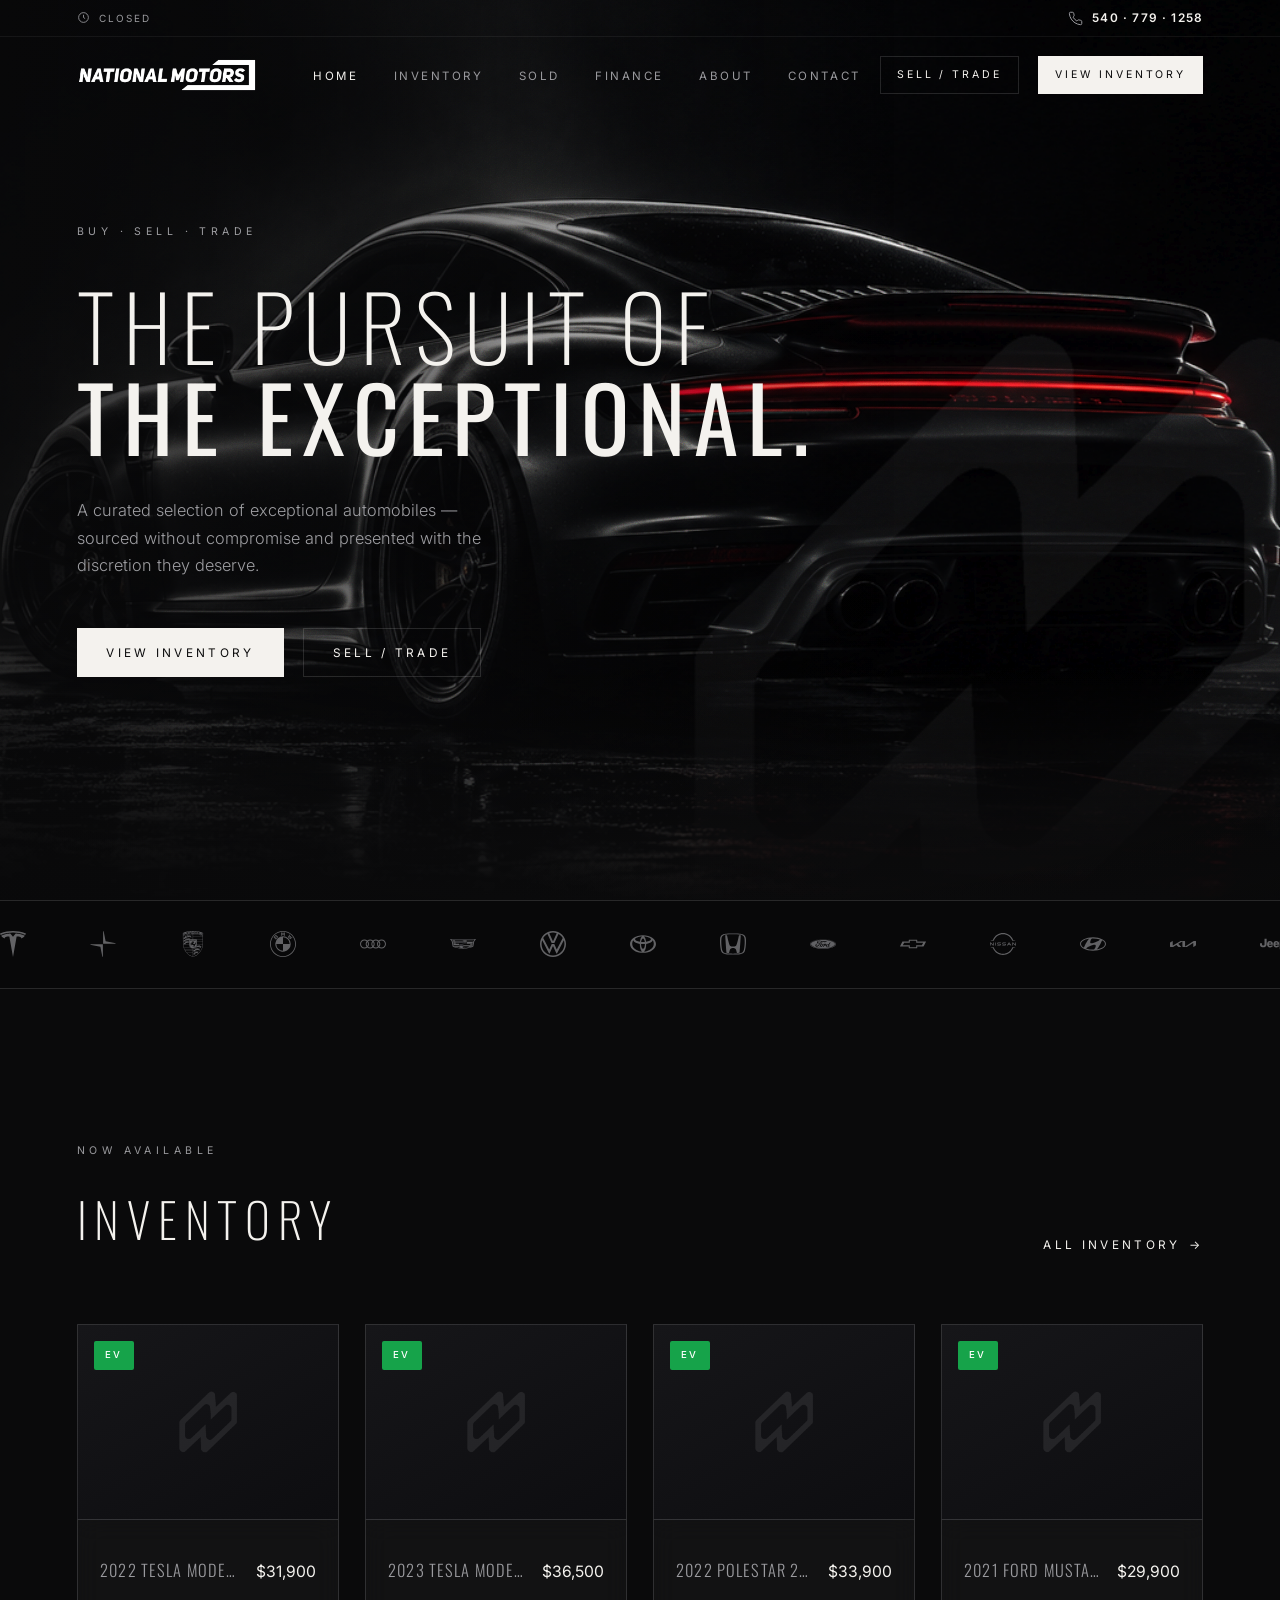
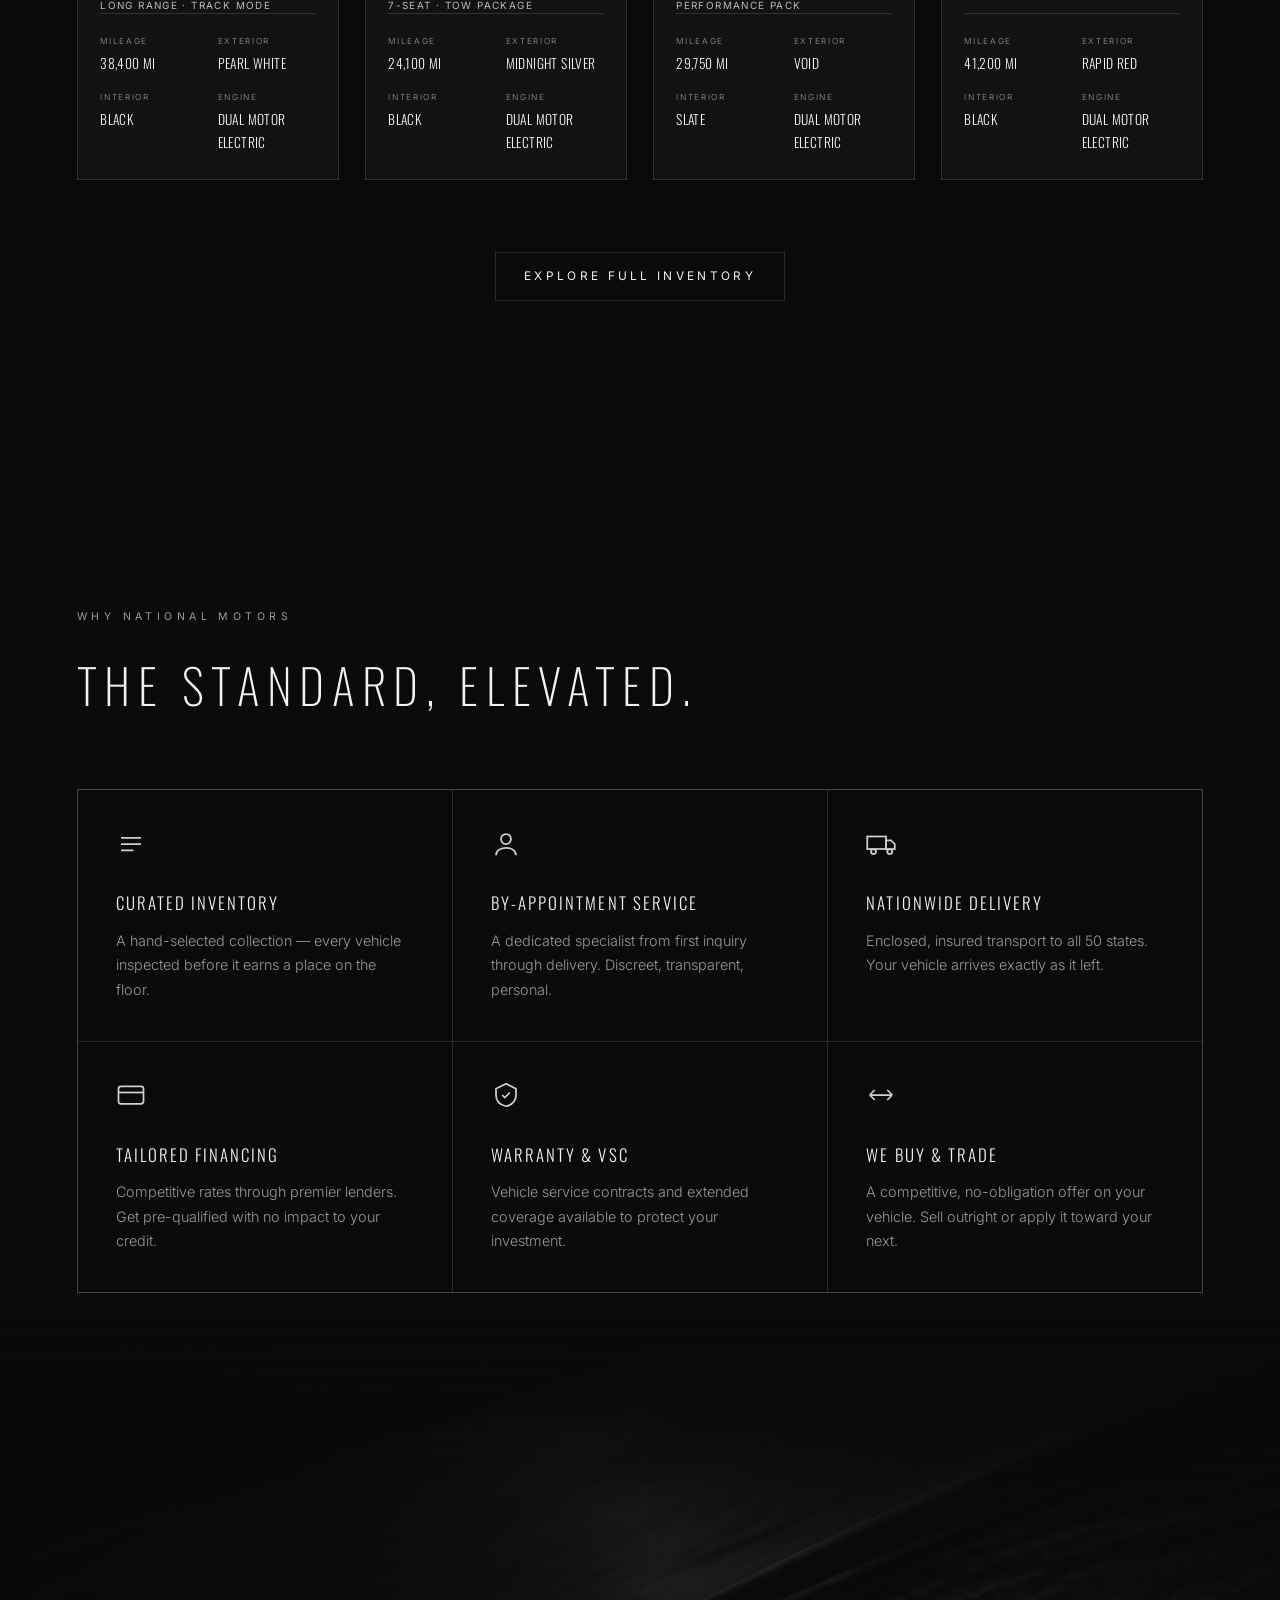
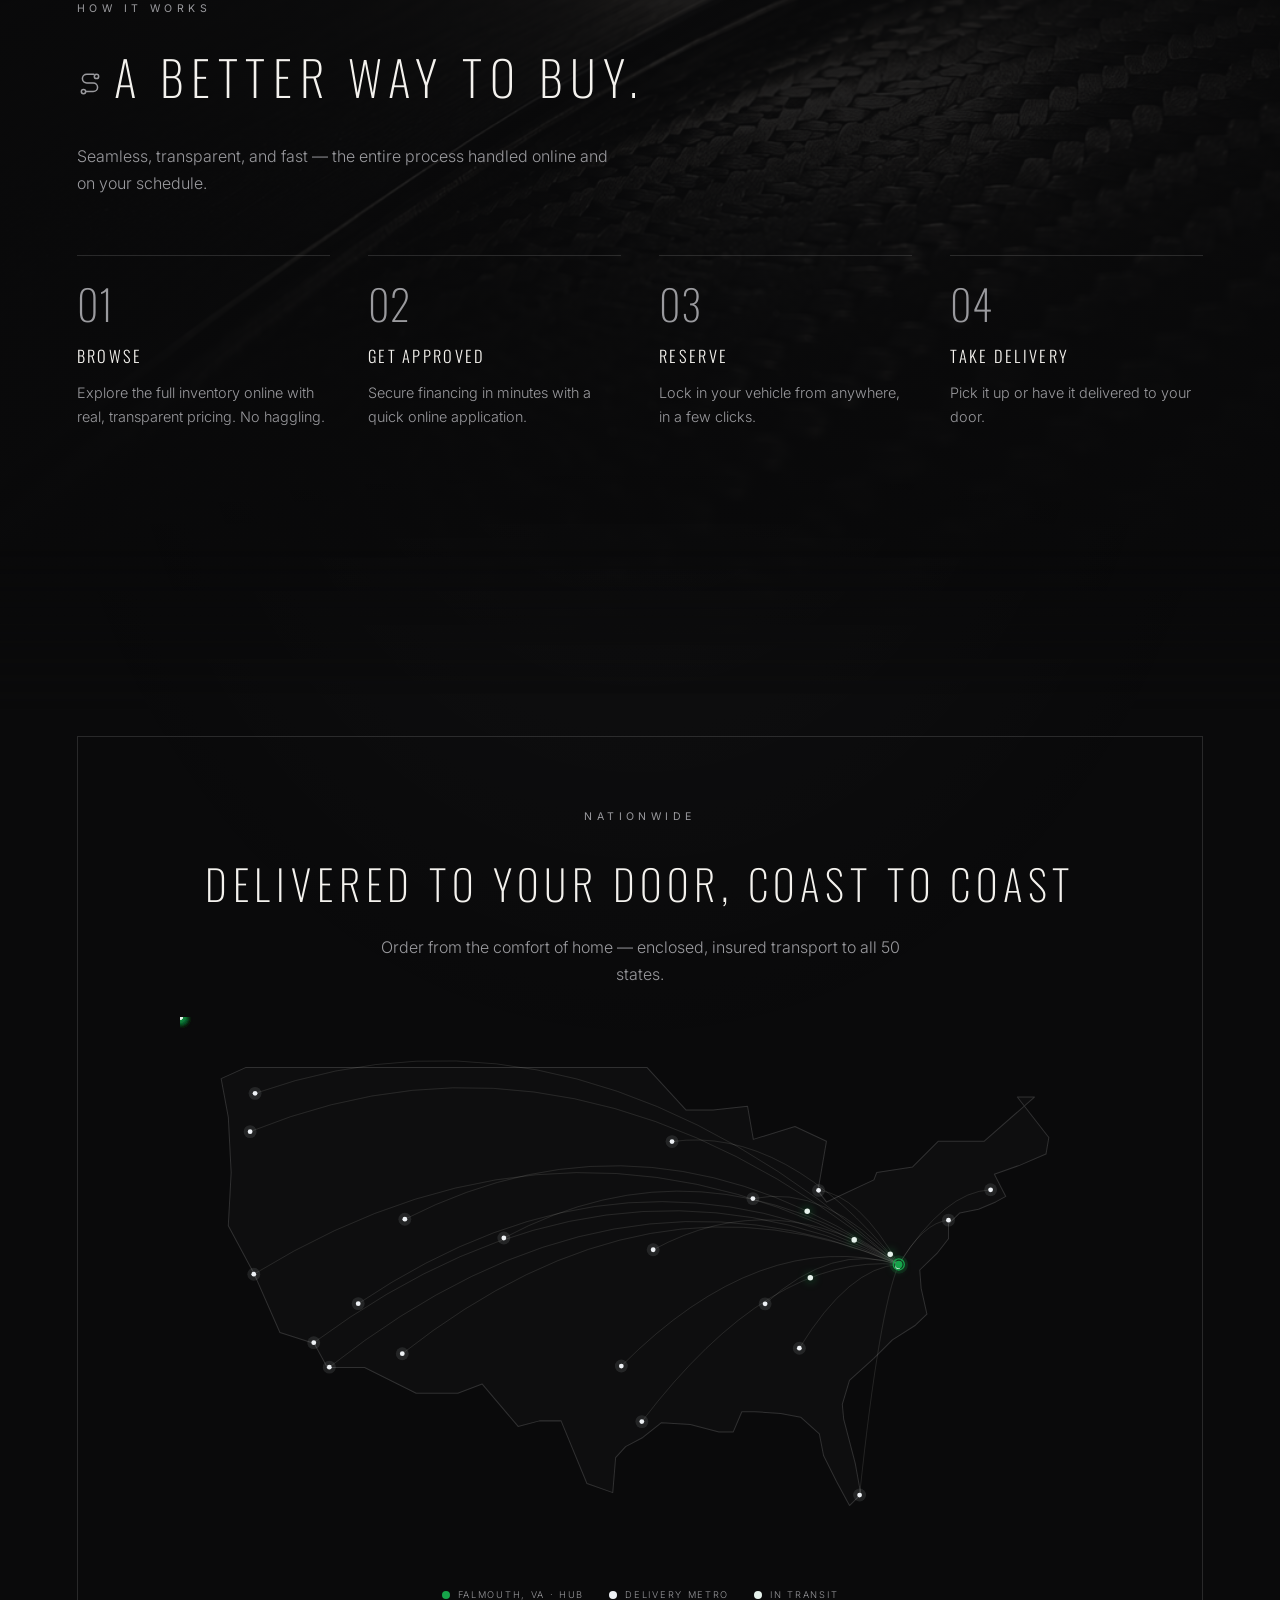
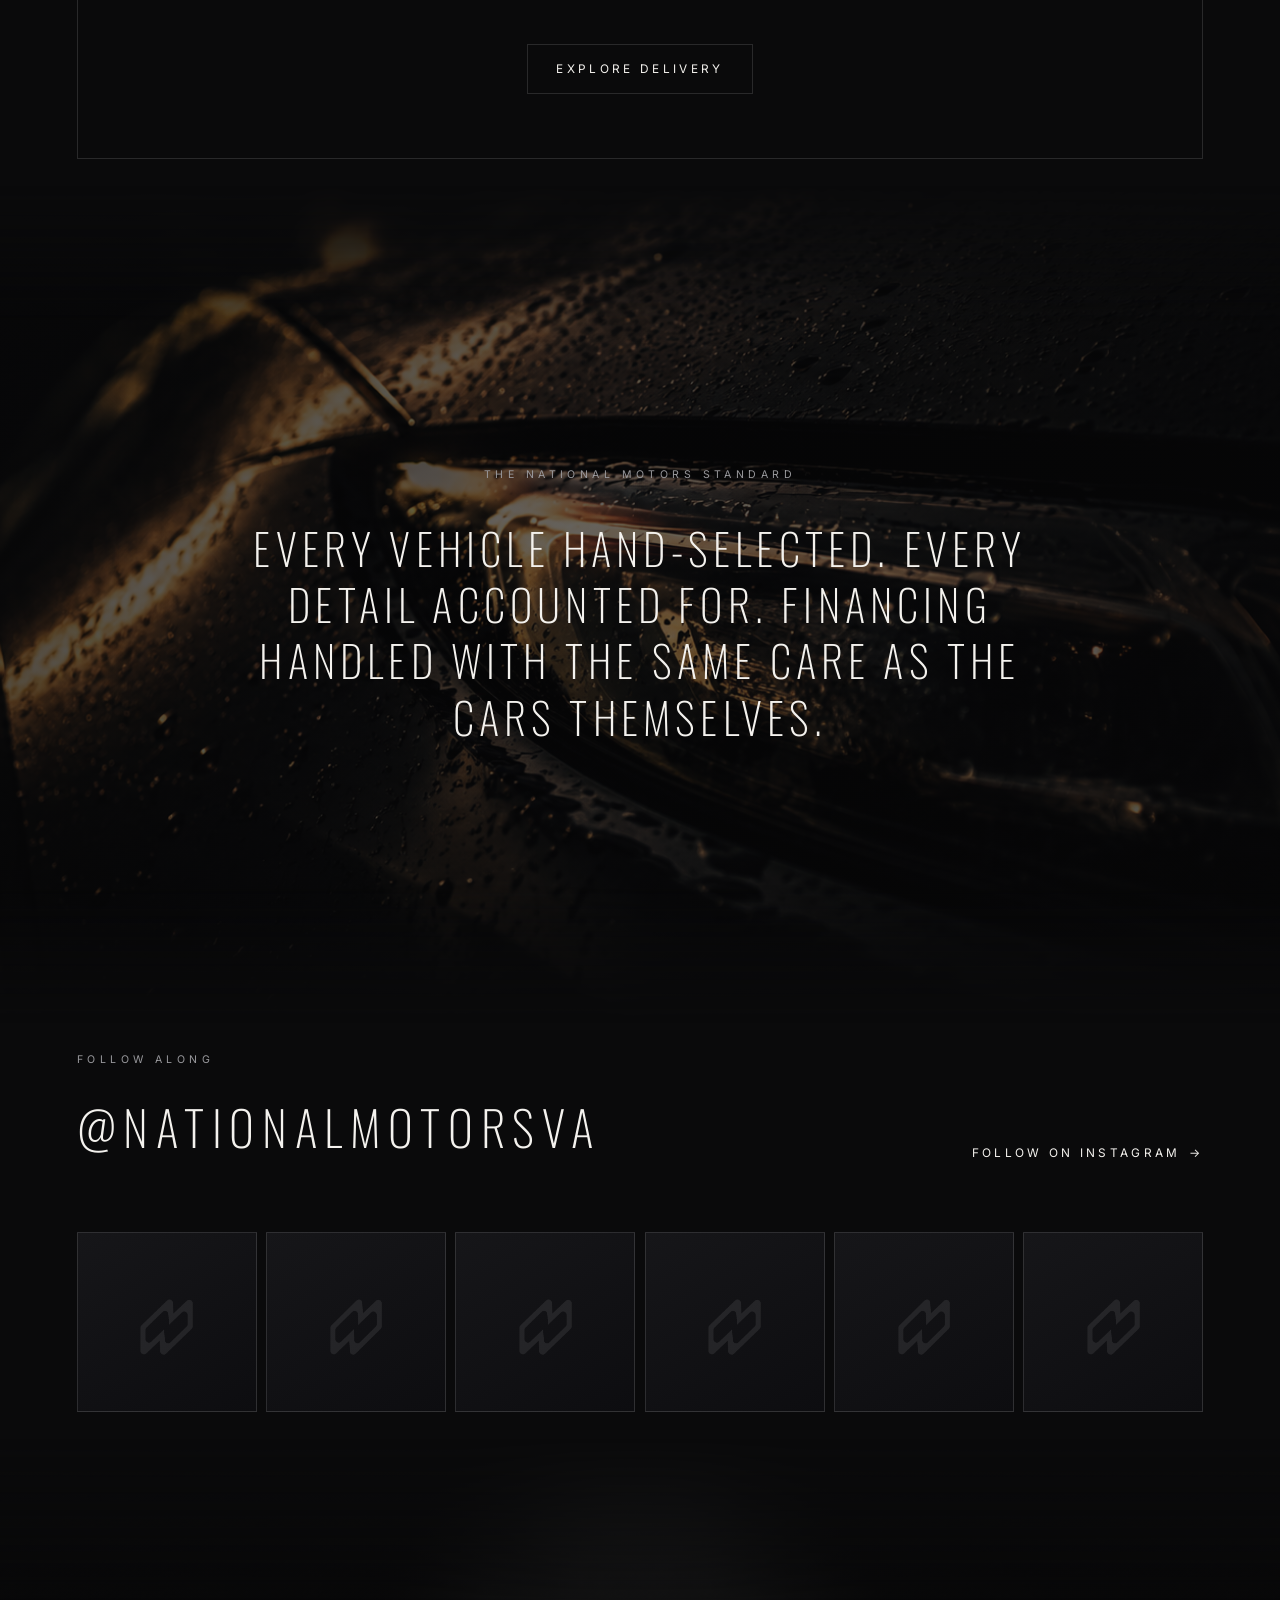
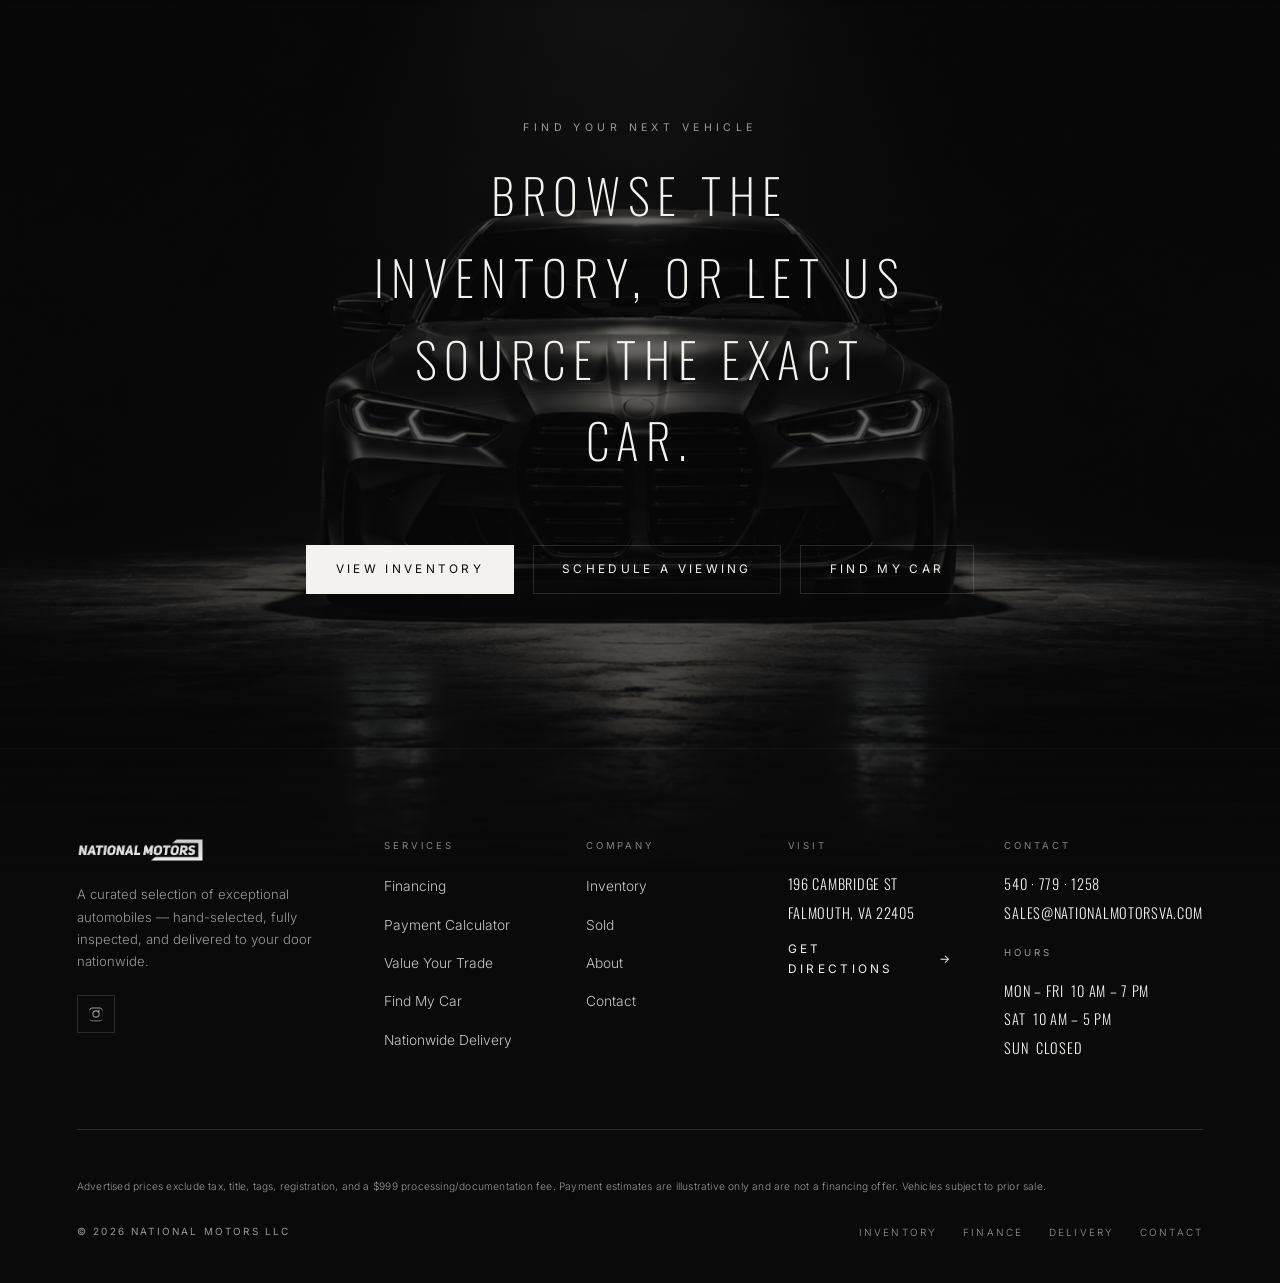
==== commit 34ded05d: "Connect the Instagram feed Wire the live Behold feed id, and pad the grid with placeholder tiles whe" ====
--- a/index.html
+++ b/index.html
@@ -1 +1 @@
-<!DOCTYPE html><html lang="en"><head><meta charset="UTF-8"><meta name="viewport" content="width=device-width, initial-scale=1"><title>National Motors | Used Cars, EVs & Financing — Fredericksburg / Falmouth, VA</title><meta name="description" content="National Motors — quality pre-owned cars, trucks, SUVs and electric vehicles (EV) with financing and nationwide delivery in the Fredericksburg / Falmouth, Virginia area."><link rel="icon" href="assets/img/favicon.png"><link rel="preconnect" href="https://fonts.googleapis.com"><link rel="preconnect" href="https://fonts.gstatic.com" crossorigin><link href="https://fonts.googleapis.com/css2?family=Inter:wght@300;400;500&family=Oswald:wght@200;300;400;500&display=swap" rel="stylesheet"><link rel="stylesheet" href="assets/css/site.css"></head><body class="home"><header id="hd"><div class="util"><div class="wrap utilrow"><span class="ustatus"><svg class="x" viewBox="0 0 24 24" fill="none" stroke="currentColor" stroke-width="1.4"><circle cx="12" cy="12" r="9"/><path d="M12 7v5l3 2"/></svg><span id="today">Open</span></span><a class="uphone" href="tel:+15407791258"><svg class="x" viewBox="0 0 24 24" fill="none" stroke="currentColor" stroke-width="1.4"><path d="M22 16.9v3a2 2 0 01-2.2 2 19.8 19.8 0 01-8.6-3 19.5 19.5 0 01-6-6 19.8 19.8 0 01-3-8.6A2 2 0 014.1 2h3a2 2 0 012 1.7c.1.9.3 1.8.6 2.6a2 2 0 01-.5 2.1L8.1 9.9a16 16 0 006 6l1.5-1.1a2 2 0 012.1-.5c.8.3 1.7.5 2.6.6a2 2 0 011.7 2z"/></svg><b>540 · 779 · 1258</b></a></div></div><div class="wrap nav"><a href="index.html"><img class="logo" src="assets/img/wordmark.png" alt="National Motors"></a><div class="right"><ul><li><a class="n active" href="index.html">Home</a></li><li><a class="n" href="inventory.html">Inventory</a></li><li><a class="n" href="sold.html">Sold</a></li><li><a class="n" href="financing.html">Finance</a></li><li><a class="n" href="about.html">About</a></li><li><a class="n" href="contact.html">Contact</a></li></ul><a class="btn small" href="sell.html">Sell / Trade</a><a class="btn small fill" href="inventory.html">View Inventory</a><button class="navtoggle" id="mt">Menu</button></div></div></header><div class="mobile" id="mm"><button class="close" id="mc">✕</button><a href="index.html">Home</a><a href="inventory.html">Inventory</a><a href="sold.html">Sold</a><a href="financing.html">Finance</a><a href="about.html">About</a><a href="contact.html">Contact</a><a href="sell.html">Sell / Trade</a></div><section class="hero"><div class="hero-media"></div><img class="hero-mark" src="assets/img/monogram.png" alt=""><div class="wrap"><span class="eyebrow">Buy · Sell · Trade</span><h1>The pursuit of<br><b>the exceptional.</b></h1><p class="sub">A curated selection of exceptional automobiles — sourced without compromise and presented with the discretion they deserve.</p><div class="cta"><a class="btn fill" href="inventory.html">View Inventory</a><a class="btn" href="sell.html">Sell / Trade</a></div></div></section><div class="marquee"><div class="marquee-track"><svg viewBox="0 0 24 24" role="img" aria-label="Tesla"><path d="M12 5.362l2.475-3.026s4.245.09 8.471 2.054c-1.082 1.636-3.231 2.438-3.231 2.438-.146-1.439-1.154-1.79-4.354-1.79L12 24 8.619 5.034c-3.18 0-4.188.354-4.335 1.792 0 0-2.146-.795-3.229-2.43C5.28 2.431 9.525 2.34 9.525 2.34L12 5.362l-.004.002H12v-.002zm0-3.899c3.415-.03 7.326.528 11.328 2.28.535-.968.672-1.395.672-1.395C19.625.612 15.528.015 12 0 8.472.015 4.375.61 0 2.349c0 0 .195.525.672 1.396C4.674 1.989 8.585 1.435 12 1.46v.003z"/></svg><svg viewBox="0 0 24 24" role="img" aria-label="Polestar"><path d="m12.549 0-.457.555v11.191h11.19l.554-.457-9.4-1.89zM.719 12.26l-.555.457L9.563 14.6l1.886 9.4.457-.555V12.26Z"/></svg><svg viewBox="0 0 24 24" role="img" aria-label="Porsche"><path d="M11.972 0A25.68 25.68 0 0 0 9.93.091a27.858 27.858 0 0 0-4.248.685 23.565 23.565 0 0 0-2.975.966l-.06.022s.118 7.243.21 10.831a9.934 9.934 0 0 0 .569 3.098 14.899 14.899 0 0 0 1.622 3.214A12.884 12.884 0 0 0 7.56 21.66a11.234 11.234 0 0 0 1.192.873 15.214 15.214 0 0 0 2.038 1.031c.233.098.436.192.62.255A4.58 4.58 0 0 0 12 24a4.58 4.58 0 0 0 .59-.182c.182-.063.387-.156.62-.255a15.22 15.22 0 0 0 2.037-1.031 11.25 11.25 0 0 0 1.194-.873 12.88 12.88 0 0 0 2.511-2.752 14.889 14.889 0 0 0 1.622-3.214 9.934 9.934 0 0 0 .57-3.098c.091-3.588.21-10.827.21-10.827a.635.635 0 0 0-.057-.026 23.564 23.564 0 0 0-2.976-.966 27.856 27.856 0 0 0-4.248-.684A26.068 26.068 0 0 0 12.031 0zm0 .361h.057c.679.008 1.288.03 1.963.09a26.585 26.585 0 0 1 4.084.663 22.53 22.53 0 0 1 2.861.937.619.619 0 0 1 .057.025l-.038 2.274a.113.113 0 0 0-.019-.01 22.55 22.55 0 0 0-2.86-.937 26.61 26.61 0 0 0-4.085-.662c-.675-.06-1.281-.1-1.96-.108h-.058c-.679.009-1.29.048-1.965.108a26.608 26.608 0 0 0-4.084.665 22.547 22.547 0 0 0-2.861.938.116.116 0 0 0-.02.01l-.038-2.281.058-.022a22.527 22.527 0 0 1 2.86-.937A26.581 26.581 0 0 1 10.01.45c.675-.06 1.284-.08 1.963-.089zm.288.216a16.633 16.633 0 0 0-.902.008c-.121.005-.288.109-.29.23l-.007.648c-.002.132.172.236.305.239.462.01.87.002 1.318.03.033.003.062.023.062.056l-.003.13a.042.042 0 0 1-.045.046c-.521 0-1.066-.025-1.593.017-.028.002-.027-.005-.028.023l-.024.384-.002.03a16.318 16.318 0 0 1 1.882 0 .32.32 0 0 0 .305-.262l.006-.627c0-.129-.158-.224-.261-.23-.442-.028-.945-.013-1.394-.025a.046.046 0 0 1-.044-.05l.009-.145c0-.028.019-.036.047-.037.444-.016 1.107.005 1.562.019a.072.072 0 0 0 .06-.07V.674c0-.017-.032-.067-.063-.068V.605a33.113 33.113 0 0 0-.9-.028zm-1.88.064c-.423.008-1.341.125-1.862.19L8.515 2.64v.023l.47-.06a.014.014 0 0 0 .01-.006.014.014 0 0 0 .003-.01v-.523l.947-.102c.083-.015.18.046.256.169a.88.88 0 0 1 .114.339l.467-.035c.01 0 .03 0 .028-.01a.988.988 0 0 0-.307-.663.316.316 0 0 0 .197-.31 4.34 4.34 0 0 0-.022-.564.32.32 0 0 0-.3-.247zm3.59.019a.404.404 0 0 0-.413.332l-.01 1.195a.312.312 0 0 0 .24.289c.61.057 1.21.112 1.89.215.011 0 .032-.007.032-.017v-.416c0-.009-.02-.028-.027-.03-.454-.057-1.053-.137-1.589-.193a.076.076 0 0 1-.058-.07v-.812c0-.034.05-.052.084-.05.529.044 1.056.14 1.584.197.014.002.036-.007.037-.021l.01-.382a.037.037 0 0 0-.029-.033 36.382 36.382 0 0 0-1.75-.204zm1.98.237c-.012 0-.022.014-.022.025-.006.274-.045 1.457-.053 1.772v.027c.155.027.326.048.453.074.014.002.035-.008.035-.022-.002-.207 0-.448-.004-.636 0-.013.006-.014.02-.012a31.392 31.392 0 0 1 1.102.22c.008 0 .052.007.052.03-.003.217-.007.4-.013.617a.041.041 0 0 0 .027.04c.145.033.283.067.42.1.037.008.043.001.044-.012.022-.451.03-1.174.036-1.784 0-.008-.003-.02-.01-.022-.153-.035-.297-.072-.453-.105-.014-.003-.022.02-.023.035-.015.223-.009.43-.026.652 0 .008 0 .012-.009.01-.37-.076-.765-.158-1.132-.227-.01-.002-.006-.02-.005-.031l.003-.653a.033.033 0 0 0-.026-.03 23.196 23.196 0 0 0-.417-.068zM7.934.92a.303.303 0 0 0-.037 0c-.543.086-1.089.201-1.64.32a.5.5 0 0 0-.23.143.322.322 0 0 0-.102.205l.004 1.118a.434.434 0 0 0 .106.266.24.24 0 0 0 .204.11 38.518 38.518 0 0 1 1.633-.323.497.497 0 0 0 .268-.166.362.362 0 0 0 .098-.23L8.236 1.2a.28.28 0 0 0-.11-.198.303.303 0 0 0-.191-.08zm2.157.197a.076.076 0 0 1 .08.069l.003.189a.172.172 0 0 1-.14.166l-1.062.104-.009-.008V1.23l.009-.004 1.111-.108a.076.076 0 0 1 .008 0zm-2.52.29a.167.167 0 0 1 .078.022.117.117 0 0 1 .054.106l-.009.704a.125.125 0 0 1-.049.105.291.291 0 0 1-.12.047 61.16 61.16 0 0 1-.997.19.106.106 0 0 1-.088-.017.133.133 0 0 1-.03-.1v-.726a.143.143 0 0 1 .04-.097.243.243 0 0 1 .12-.06c.29-.054.67-.129.968-.172a.167.167 0 0 1 .033-.002zm10.81 0l-.001.001c-.008 0-.008.012-.008.019-.014.606-.03 1.167-.035 1.773 0 .013.006.03.018.033a22.245 22.245 0 0 1 2.158.7c.032.011.031-.013.031-.022.003-.138.01-.278.003-.416a.041.041 0 0 0-.025-.033 16.602 16.602 0 0 0-1.66-.541.028.028 0 0 1-.019-.026l.008-.18c0-.008.014-.01.022-.008a21.848 21.848 0 0 1 1.67.542c.01.003.01-.01.01-.019a5.121 5.121 0 0 0 0-.468.029.029 0 0 0-.02-.026 21.457 21.457 0 0 0-1.638-.523c-.008-.002-.018-.01-.018-.018v-.192c0-.008.013-.013.021-.01.564.144 1.184.36 1.615.519.038.014.06.008.06-.027 0-.157.006-.168-.002-.324-.002-.02-.004-.04-.022-.047a21.383 21.383 0 0 0-2.169-.707zm-12.97.064a.365.365 0 0 0-.084.009c-.65.166-1.303.414-1.956.652a.063.063 0 0 0-.03.052V3.65l.003.33s.471-.177.573-.21c.013-.004.013-.017.013-.031l-.01-.52c0-.015.002-.037.016-.04l1.625-.502a.306.306 0 0 0 .138-.101.237.237 0 0 0 .052-.156l-.017-.683a.272.272 0 0 0-.119-.197.365.365 0 0 0-.204-.068zm-.286.496c.036-.01.07.031.072.063a1.86 1.86 0 0 1 .012.25c-.001.045-.066.097-.11.11l-1.184.386c-.011.004-.031 0-.031-.012l.002-.358c0-.017.02-.031.036-.036a10.796 10.796 0 0 1 1.203-.403zm6.967.981c.653.01 1.246.03 1.9.088a26.591 26.591 0 0 1 4.083.663 22.501 22.501 0 0 1 2.861.937.107.107 0 0 1 .014.007 89.441 89.441 0 0 0-.007.448h-8.851zm-.317.002l-.001 4.618H8.827c-.043-.004-.015-.023.015-.052a1.71 1.71 0 0 1 .715-.312c.022-.002.028-.014-.003-.054a.898.898 0 0 0-.93-.212.985.985 0 0 0-.624.603.04.04 0 0 1-.04.031 6.734 6.734 0 0 1-.47.013c-.025 0-.037-.032-.035-.056a.737.737 0 0 1 .343-.484 1.1 1.1 0 0 1 .519-.178.04.04 0 0 0 .02-.063.515.515 0 0 0-.105-.093.758.758 0 0 0-.504-.077 1.053 1.053 0 0 0-.948.964c-.01.06.006.074-.053.094-.112.038-.322.064-.434.088-.02.003-.05-.043-.045-.063a1.309 1.309 0 0 1 .244-.522 1.006 1.006 0 0 1 .342-.291c.026-.013.05-.044.026-.064-.253-.22-.771.012-.98.241a1.37 1.37 0 0 0-.275.91c0 .016.014.041 0 .047a4.942 4.942 0 0 1-.4.15c-.012.003-.014-.028-.016-.04a.93.93 0 0 1 .147-.677.661.661 0 0 1 .244-.241c.01-.006.008-.018 0-.028-.115-.149-.569-.042-.708.094-.32.312-.297.615-.312 1.097-.001.023-.03.111-.056.123a.57.57 0 0 1-.184.07c-.021.006-.023.014-.028-.007a.39.39 0 0 0-.57-.222.356.356 0 0 0-.077.532c.015.017.02.034-.003.041a.42.42 0 0 0-.275.534.336.336 0 0 0 .296.21.628.628 0 0 0 .37-.108.043.043 0 0 1 .06.01.386.386 0 0 0 .531.124c.162-.107.234-.273.114-.559-.007-.016.02-.046.034-.054a6.615 6.615 0 0 1 3.144-.88 1.78 1.78 0 0 1 .456.101.094.094 0 0 1 .023.008l.002.941a.19.19 0 0 1-.034.025 1.005 1.005 0 0 0-.432.55c-.004.017-.006.021-.035.024-.193.019-.399.047-.591.062-.011.002-.032-.019-.028-.03a1.87 1.87 0 0 1 .725-.908.057.057 0 0 0 .01-.067.375.375 0 0 0-.168-.093 1.087 1.087 0 0 0-.895.362 1.418 1.418 0 0 0-.312.875c-.001.022.003.058-.019.065-.124.039-.261.074-.39.11-.015.004-.035-.011-.038-.027a1.006 1.006 0 0 1 .486-1.03c.051-.04-.038-.102-.102-.102a.963.963 0 0 0-.913.53 1.301 1.301 0 0 0-.03.793c.003.023.019.063-.006.069-.079.019-.265.09-.323.108-.021.007-.035-.003-.047-.03a1.041 1.041 0 0 1-.021-.488 1.102 1.102 0 0 1 .268-.493c.008-.01.011-.032 0-.037a.54.54 0 0 0-.378-.025.74.74 0 0 0-.477.38c-.159.297-.118.583.051 1.005.008.02.018.058 0 .07l-.137.08c-.017.013-.032.002-.044-.015-.055-.078-.124-.202-.21-.24a.415.415 0 0 0-.428.035.406.406 0 0 0-.12.431.875.875 0 0 0 .1.152c.01.014-.001.036-.013.047-.059.052-.14.09-.188.14a.395.395 0 0 0-.01.471.365.365 0 0 0 .45.123 1.624 1.624 0 0 0 .232-.122c.027-.018.045-.051.07-.025a.546.546 0 0 0 .224.153.427.427 0 0 0 .354-.062.305.305 0 0 0 .168-.338.875.875 0 0 0-.143-.27c-.033-.035-.035-.033 0-.054a7.435 7.435 0 0 1 1.66-.724 5.024 5.024 0 0 1 1.69-.207h.046l.003 1.949H3.206c-.054-2.133-.116-5.51-.156-7.836a.113.113 0 0 1 .014-.007 22.499 22.499 0 0 1 2.86-.937 26.59 26.59 0 0 1 4.084-.663 23.38 23.38 0 0 1 1.768-.086zm-3.088.816a1.237 1.237 0 0 0-.693.232c-.286.188-.456.773-.49.982a.044.044 0 0 1-.04.036 5.998 5.998 0 0 0-.676.125c-.007.001-.012-.01-.012-.017a.983.983 0 0 1 .258-.59 3.506 3.506 0 0 1 .493-.396c.013-.011.004-.045-.012-.051a1.035 1.035 0 0 0-.797.012 1.129 1.129 0 0 0-.675.867 2.062 2.062 0 0 0-.029.41c.002.017-.03.018-.045.023-.246.077-.504.167-.71.236-.01.004-.039.002-.039-.01a1.168 1.168 0 0 1 .175-.655c.12-.195.343-.305.505-.469.011-.012.028-.044.011-.051-.41-.165-.797.004-1.124.375a1.395 1.395 0 0 0-.2 1.124c.009.036 0 .075-.019.083a1.805 1.805 0 0 1-.23.089.025.025 0 0 1-.033-.02c-.093-.296-.44-.238-.597-.148a.361.361 0 0 0-.139.489.031.031 0 0 1-.01.044.442.442 0 0 0-.205.596.352.352 0 0 0 .428.137 1.208 1.208 0 0 0 .246-.129.027.027 0 0 1 .03.004.393.393 0 0 0 .566.08c.115-.082.16-.096.204-.244a.39.39 0 0 0-.09-.3c-.012-.01-.001-.04.013-.047A9.692 9.692 0 0 1 8.947 5.51a2.35 2.35 0 0 1 1.446.553.072.072 0 0 0 .062.031.098.098 0 0 0 .054-.056.66.66 0 0 0-.204-.678 1.21 1.21 0 0 0-.612-.344c-.012-.003-.02-.029-.01-.037a.968.968 0 0 1 .335-.22 3.587 3.587 0 0 1 .605-.05c.014-.001.035-.015.03-.028a.606.606 0 0 0-.527-.4 1.325 1.325 0 0 0-.693.1 1.118 1.118 0 0 0-.5.553.036.036 0 0 1-.032.02 12.139 12.139 0 0 0-.594-.007c-.014 0-.035 0-.035-.014a.943.943 0 0 1 .255-.517 1.989 1.989 0 0 1 .68-.386c.019-.006.04-.036.029-.051a.549.549 0 0 0-.201-.17 1.237 1.237 0 0 0-.347-.041zm3.405 1.607h8.845c-.012.686-.025 1.433-.04 2.195h-8.805zM8.681 7.801l6.666.003a.016.016 0 0 1 .017.013l-.002 5.138a2.354 2.354 0 0 1-.143.764 3.327 3.327 0 0 1-1.44 1.725 3.468 3.468 0 0 1-1.74.491 3.512 3.512 0 0 1-2.26-.86 3.078 3.078 0 0 1-1.105-2.31L8.667 7.82c0-.013.001-.019.014-.019zm6.994.086h5.217c-.012.645-.025 1.296-.034 1.926h-5.183V8.318zm-6.839.071c-.013 0-.014.005-.014.018l.007 4.753a2.97 2.97 0 0 0 1.054 2.225 3.333 3.333 0 0 0 2.153.827 3.284 3.284 0 0 0 1.66-.473 3.193 3.193 0 0 0 1.374-1.66 2.28 2.28 0 0 0 .136-.734l.002-4.94a.015.015 0 0 0-.016-.014zm4.436.304a.101.101 0 0 1 .001 0 .11.11 0 0 1 .087.071l.242.715a.079.079 0 0 1-.003.07.066.066 0 0 1-.054.024.065.065 0 0 1-.063-.044l-.038-.125h-.33l-.036.128c-.01.04-.04.044-.071.044a.063.063 0 0 1-.044-.028.057.057 0 0 1-.01-.052l.232-.728a.101.101 0 0 1 .087-.075zm-.763.007a.226.226 0 0 1 .023 0 .232.232 0 0 1 .235.157.046.046 0 0 1-.031.059.053.053 0 0 1-.07-.02.166.166 0 0 0-.132-.09.151.151 0 0 0-.133.1.498.498 0 0 0-.055.222.524.524 0 0 0 .046.228.159.159 0 0 0 .154.102.233.233 0 0 0 .166-.243v-.039h-.135a.057.057 0 0 1-.059-.063c0-.023.007-.05.059-.05h.192c.064 0 .073.048.073.09a.792.792 0 0 1-.011.152.399.399 0 0 1-.15.236.301.301 0 0 1-.15.043.257.257 0 0 1-.227-.145.618.618 0 0 1-.073-.31.577.577 0 0 1 .08-.304.226.226 0 0 1 .198-.125zm-2.988.002a.318.318 0 0 1 .004 0c.183.002.243.111.243.15 0 .035-.061.08-.095.039a.2.2 0 0 0-.157-.068.143.143 0 0 0-.15.096.114.114 0 0 0 .094.135.61.61 0 0 1 .267.08h-.001a.202.202 0 0 1 .081.18.247.247 0 0 1-.067.175.327.327 0 0 1-.247.088.297.297 0 0 1-.263-.14c-.004-.01-.01-.063.034-.078a.084.084 0 0 1 .082.026.239.239 0 0 0 .156.063.223.223 0 0 0 .148-.05.105.105 0 0 0 .024-.116.219.219 0 0 0-.193-.098.25.25 0 0 1-.172-.07.25.25 0 0 1-.069-.196.219.219 0 0 1 .1-.163.318.318 0 0 1 .181-.053zm1.649 0a.06.06 0 0 1 .001 0 .06.06 0 0 1 .006 0h.355a.06.06 0 1 1 0 .12l-.114.002v.682a.063.063 0 0 1-.125 0v-.683h-.116a.06.06 0 0 1-.007-.12zm.56 0a.06.06 0 0 1 .001 0 .06.06 0 0 1 .006 0h.354a.06.06 0 1 1 0 .12l-.114.002v.682a.063.063 0 0 1-.125 0v-.683h-.115a.06.06 0 0 1-.007-.12zm2.74 0a.06.06 0 0 1 .002 0 .06.06 0 0 1 .006 0h.353a.06.06 0 1 1 0 .12l-.112.002v.682a.063.063 0 0 1-.125 0v-.683h-.116a.06.06 0 0 1-.007-.12zm-.677.004a.063.063 0 0 1 .012 0h.19a.364.364 0 0 1 .208.058.278.278 0 0 1 .108.206.235.235 0 0 1-.071.198.305.305 0 0 1-.117.075l-.02.007.158.2a.086.086 0 0 1 .023.056c-.002.032-.023.05-.06.05a.066.066 0 0 1-.056-.027l-.187-.258h-.117v.23a.059.059 0 0 1-.063.067.06.06 0 0 1-.062-.067v-.726a.073.073 0 0 1 .016-.05.063.063 0 0 1 .038-.019zm-3.87.002a.06.06 0 0 1 .003 0h.357a.06.06 0 0 1 0 .121h-.116v.684a.063.063 0 0 1-.125 0v-.684h-.116a.06.06 0 0 1-.003-.12zm.583 0a.063.063 0 0 1 .002 0 .063.063 0 0 1 .065.064v.471a.258.258 0 0 0 .037.151.146.146 0 0 0 .127.056.138.138 0 0 0 .125-.056.265.265 0 0 0 .035-.15V8.34h.001a.063.063 0 0 1 .125 0v.432a.474.474 0 0 1-.056.262.25.25 0 0 1-.228.104.26.26 0 0 1-.23-.104.456.456 0 0 1-.061-.262V8.34a.063.063 0 0 1 .058-.063zm3.354.115v.328h.13a.18.18 0 0 0 .2-.174.15.15 0 0 0-.051-.109.178.178 0 0 0-.13-.045zm-.584.015l-.136.469h.278zm-1.14 1.005c.011 0 .021.002.022.011.002.018-.016.029-.042.042a.206.206 0 0 0-.094.08.31.31 0 0 0-.039.163.115.115 0 0 0 .063.079.298.298 0 0 0 .142.028.502.502 0 0 0 .215-.063.581.581 0 0 1 .276-.02.341.341 0 0 1 .194.063c.024.017.02.038.011.04-.014.005-.029-.012-.044-.01a.674.674 0 0 0-.142.03c-.06.027-.087.037-.116.09a.099.099 0 0 0-.007.073c.01.024.035.04.04.057a.446.446 0 0 0 .064.125.205.205 0 0 0 .03.023 2.668 2.668 0 0 1 .282.243.26.26 0 0 1 .04.093c.003.012-.007.03-.018.025a.255.255 0 0 1-.036-.029.178.178 0 0 0-.053-.039.368.368 0 0 0-.176-.025c-.027 0-.081.024-.05.036a.357.357 0 0 1 .132.116.43.43 0 0 1 .107.31c0 .006-.012.01-.015.006a.359.359 0 0 0-.102-.109.324.324 0 0 0-.21-.062c-.015.001-.06 0-.055.014a1.19 1.19 0 0 1 .123.191.562.562 0 0 1 .039.276c-.001.005-.02.01-.023.005a.61.61 0 0 0-.077-.076.349.349 0 0 0-.094-.06.29.29 0 0 0-.204.028.325.325 0 0 0-.13.132.492.492 0 0 0-.062.205.46.46 0 0 0 .042.257.368.368 0 0 0 .19.164.955.955 0 0 0 .334.044c.139.005.278-.016.417-.02a1.943 1.943 0 0 1 .396.003.88.88 0 0 1 .3.12 2.64 2.64 0 0 1 .215.183c.008.006.026-.003.035-.009a.462.462 0 0 0 .131-.233.346.346 0 0 0-.056-.246c-.047-.085-.116-.18-.17-.27a2.962 2.962 0 0 1-.202-.296.305.305 0 0 1-.017-.221.238.238 0 0 1 .107-.128c.011-.007.022.006.017.021a.184.184 0 0 0-.008.112.32.32 0 0 0 .089.14c.013.01.047-.005.055-.021.018-.043.007-.11.023-.154a.619.619 0 0 1 .108-.226 1.47 1.47 0 0 1 .36-.196c.033-.019.054-.105.091-.091.037.013.017.1-.011.142-.04.062-.087.1-.131.156a1.536 1.536 0 0 0-.157.247.222.222 0 0 0-.029.137.14.14 0 0 0 .073.094c.022.01.05-.01.07-.025a.385.385 0 0 0 .097-.103c.023-.038.01-.089.032-.128.006-.009.03-.007.037 0a.139.139 0 0 1 .044.084.393.393 0 0 1-.01.113c-.003.008-.024.027-.031.045a.244.244 0 0 1-.02.04c-.036.063-.078.116-.125.126-.01.001-.017.021-.01.03a.391.391 0 0 0 .113.132.198.198 0 0 0 .152.01c.027-.008.048-.027.079-.037.013-.004.005.004.005.017a.27.27 0 0 1-.015.086.19.19 0 0 1-.075.083.395.395 0 0 1-.166.05c-.027.005-.068.025-.058.051a.256.256 0 0 0 .042.085.122.122 0 0 0 .08.039.205.205 0 0 0 .125-.036c.04-.026.061-.074.096-.108.007-.006.026 0 .026.01a.36.36 0 0 1-.041.158.497.497 0 0 1-.128.138c-.015.013-.033.029-.033.049a.2.2 0 0 0 .044.084.134.134 0 0 0 .083.054.269.269 0 0 0 .1 0c.013 0 .01.023-.001.031a.253.253 0 0 1-.117.068.25.25 0 0 1-.128.008c-.081-.02-.134-.05-.214-.073a.23.23 0 0 0-.135-.009.227.227 0 0 0-.106.083.133.133 0 0 0-.03.064c-.006.063.025.13.005.192a1.415 1.415 0 0 1-.081.234 1.314 1.314 0 0 1-.115.165c-.04.054-.093.074-.12.133a.638.638 0 0 1-.038.063.515.515 0 0 0-.058.229.452.452 0 0 0 .085.209l.153.237a.149.149 0 0 1 .009.083.088.088 0 0 1-.044.07.893.893 0 0 0-.419.527l-.002.013v.004a.106.106 0 0 1-.021.042.334.334 0 0 1-.19.096c-.055.015-.11.029-.165.046a.077.077 0 0 0-.044.031.08.08 0 0 0 .009.097.137.137 0 0 1 .03.071.063.063 0 0 1-.013.042.108.108 0 0 1-.028.022.865.865 0 0 1-.216.087c-.05.011-.086-.002-.07-.059a3.075 3.075 0 0 1 .098-.293.42.42 0 0 1 .133-.14 2.289 2.289 0 0 1 .212-.162.411.411 0 0 0 .119-.126 3.299 3.299 0 0 1 .19-.275.163.163 0 0 0 .029-.129.246.246 0 0 0-.142-.185 1.052 1.052 0 0 0-.085-.034.534.534 0 0 1-.246-.175.09.09 0 0 0-.062-.04c-.063.002-.081.09-.083.138a1.17 1.17 0 0 0 .004.212.18.18 0 0 1 .004.072.055.055 0 0 1-.039.034 2.74 2.74 0 0 0-.565.279.24.24 0 0 0-.063.07l-.017.029a.187.187 0 0 1-.223.08.5.5 0 0 0-.044-.011.094.094 0 0 0-.064.017.162.162 0 0 0-.041.036.06.06 0 0 0-.01.019v.006a.057.057 0 0 0 0 .008.07.07 0 0 0 .004.017l.022.06a.066.066 0 0 1-.038.096.881.881 0 0 1-.203.055c-.04.005-.075-.01-.065-.057a1.1 1.1 0 0 1 .07-.237.094.094 0 0 1 .057-.06.79.79 0 0 0 .179-.14.266.266 0 0 1 .169-.073.512.512 0 0 0 .262-.1 1.73 1.73 0 0 0 .225-.186.37.37 0 0 0-.006-.46l-.02-.035c-.019-.03-.03-.073-.046-.104a.24.24 0 0 1-.039-.104c0-.068.027-.133.031-.201a.024.024 0 0 0-.016-.025.488.488 0 0 0-.137-.03 2.677 2.677 0 0 1-.56.006 1.423 1.423 0 0 1-.39-.18c-.053-.033-.085-.07-.139-.101-.014-.008-.015-.005-.028.006a.672.672 0 0 1-.459.125h-.002a1.766 1.766 0 0 1-.294-.077c-.073-.027-.19-.074-.26-.015-.029.025-.022.06-.022.093a1.244 1.244 0 0 1-.01.305.038.038 0 0 0 .003.032.044.044 0 0 0 .006.006.136.136 0 0 0 .036.02l.01.004c.028.01.033.023.05.058a.196.196 0 0 1 .016.062.159.159 0 0 1-.003.062.544.544 0 0 1-.009.039.207.207 0 0 0 .008.135.115.115 0 0 0 .042.053.073.073 0 0 0 .01.004.063.063 0 0 0 .01.003.068.068 0 0 0 .01 0h.01a.074.074 0 0 0 .02-.008l.004-.002a.05.05 0 0 1 .035-.012.046.046 0 0 1 .01.003.08.08 0 0 1 .063.074.484.484 0 0 1-.046.221.058.058 0 0 1-.077.03l-.018-.007a.445.445 0 0 1-.14-.117.19.19 0 0 1-.049-.112.12.12 0 0 0-.028-.082.09.09 0 0 0-.032-.016.144.144 0 0 1-.07-.046.268.268 0 0 1-.052-.219 1.5 1.5 0 0 0-.046-.64.149.149 0 0 1 .002-.108l.016-.043a.148.148 0 0 1 .007-.016.06.06 0 0 1 .042-.032.167.167 0 0 1 .029-.003 1.516 1.516 0 0 0 .45-.07.152.152 0 0 1 .062-.01.89.89 0 0 0 .073.002c.03 0 .06-.027.024-.05a.847.847 0 0 1-.084-.087.046.046 0 0 0-.052-.022.072.072 0 0 0-.01.005l-.009.005a.098.098 0 0 1-.152-.029.824.824 0 0 1-.087-.202.555.555 0 0 0-.109-.238.235.235 0 0 0-.19-.063.216.216 0 0 0-.13.098l-.063.088a.144.144 0 0 0-.031.067.107.107 0 0 0 0 .016.14.14 0 0 0 .008.032.133.133 0 0 1-.039.154l-.094.075a.087.087 0 0 0-.03.06.527.527 0 0 1-.012.06.13.13 0 0 0-.003.045.088.088 0 0 0 .002.012.081.081 0 0 0 .031.04.156.156 0 0 1 .013.012.074.074 0 0 1 .012.017.06.06 0 0 1-.012.07.219.219 0 0 1-.024.021.753.753 0 0 1-.19.108.098.098 0 0 1-.026.006c-.038.003-.05-.026-.052-.06-.003-.044-.003-.089-.003-.134a.207.207 0 0 1 .057-.137.36.36 0 0 0 .072-.225.197.197 0 0 1 .04-.13.305.305 0 0 0 .057-.09.257.257 0 0 1 .039-.066 3.861 3.861 0 0 0 .281-.384c.054-.086.155-.192.237-.073a.357.357 0 0 0 .078.084 2.395 2.395 0 0 0 .259.164c.094.053.109-.042.125-.121v-.003a.331.331 0 0 1 .038-.092 1.26 1.26 0 0 1 .202-.247c.043-.038.105-.076.15-.113.018-.016.023-.018.03-.04.009-.022.024-.05.034-.078.01-.027.015-.055.024-.076a.344.344 0 0 0 .044-.098v-.003a.023.023 0 0 0 0-.005v-.007l-.003-.007a.05.05 0 0 0-.021-.024.18.18 0 0 0-.102-.026h-.003a.384.384 0 0 0-.148.031.106.106 0 0 0-.054.054.226.226 0 0 1-.042.063.098.098 0 0 1-.13.006c-.024-.016-.014-.043 0-.063a.414.414 0 0 0 .035-.05.042.042 0 0 0 .005-.025v-.004l-.002-.005a.031.031 0 0 0-.005-.006.046.046 0 0 0-.045-.007.98.98 0 0 0-.083.027.064.064 0 0 1-.094-.047.174.174 0 0 1-.003-.055.055.055 0 0 1 .04-.05c.02-.006.05-.017.046-.042a.079.079 0 0 1 0-.023.052.052 0 0 1 .012-.024.14.14 0 0 1 .03-.025 3.869 3.869 0 0 0 .32-.234.05.05 0 0 1 .064-.01l.01.006a.223.223 0 0 0 .151.02.046.046 0 0 0 .041-.03.025.025 0 0 0 0-.005v-.005l-.002-.006-.003-.004a.071.071 0 0 0-.035-.021l-.058-.021a.269.269 0 0 1-.052-.025.053.053 0 0 1-.025-.059c.023-.113.147-.114.241-.105h.004a.505.505 0 0 0 .14-.022c.06-.021.106-.067.163-.094.057-.027.117-.057.176-.08.018-.006.033-.002.049-.009a.091.091 0 0 0 .035-.025.965.965 0 0 1 .142-.163.822.822 0 0 1 .236-.092.107.107 0 0 1 .03-.006zm-.425.557a.219.219 0 0 0-.105.026c-.009.005-.015.016-.008.024.018.021.049.03.07.05a.16.16 0 0 1 .035.046c.009.019.024.04.033.06a1.296 1.296 0 0 1 .045.123 1.227 1.227 0 0 1 .05.209c.01.057.007.117.01.175v.081c-.001.023-.001.047-.003.07a1.143 1.143 0 0 0-.004.098v.08c.002.07.013.12.044.12a.18.18 0 0 0 .084-.019.175.175 0 0 0 .085-.148 2.026 2.026 0 0 0-.003-.576.51.51 0 0 0-.188-.362.219.219 0 0 0-.144-.057zm3.96.161h5.177c-.017.825-.034 1.6-.05 2.263h-5.13l.004-1.862zm-.006 2.544h5.123a9.697 9.697 0 0 1-.545 2.911 14.495 14.495 0 0 1-1.56 3.118 12.45 12.45 0 0 1-2.415 2.669 10.809 10.809 0 0 1-1.147.848 14.592 14.592 0 0 1-1.96.999c-.224.096-.418.186-.596.247-.193.065-.358.125-.474.156v-.115l.003-7.295a3.552 3.552 0 0 0 .316-.023c.005.015.016.057.031.1a.333.333 0 0 0 .219.166.317.317 0 0 0 .306-.107.373.373 0 0 0 .388.067.235.235 0 0 0 .175-.227.43.43 0 0 0-.033-.208l-.036-.066a3.925 3.925 0 0 0 .744-.41l.02-.006c.373-.094 1.872-.631 2.791-.643a3.28 3.28 0 0 1 1.627.39 2.792 2.792 0 0 1 .682.56c.006.009.013.028.037.032a.036.036 0 0 0 .034-.022 1.139 1.139 0 0 0 .079-.516c-.02-.282-.3-.486-.383-.57-.003-.003-.01-.021.02-.041a.674.674 0 0 1 .105-.085.983.983 0 0 1 .562-.212c.03.003.02-.04.012-.076-.058-.25-.415-.412-.79-.354a.963.963 0 0 0-.613.417c-.007.011-.042.027-.056.013a2.926 2.926 0 0 0-.369-.107c-.045-.01-.021-.044-.019-.05a1.003 1.003 0 0 1 .304-.337 1.125 1.125 0 0 1 .494-.224c.022 0 .022-.03.016-.04a.55.55 0 0 0-.375-.302.844.844 0 0 0-.78.14 1.397 1.397 0 0 0-.445.673c-.014.02-.018.036-.036.032-.099-.02-.345-.007-.367-.022-.015-.007-.012-.03-.009-.045a.91.91 0 0 1 .222-.38.882.882 0 0 1 .364-.286.055.055 0 0 0 .01-.094.98.98 0 0 0-1.22.263 2.192 2.192 0 0 0-.304.696c-.002.009-.017.036-.036.036l-.508.112-.083.019-.022.023a3.29 3.29 0 0 0 .497-1.65zm-12.45.085h5.19v.09a3.145 3.145 0 0 0 .837 2.098H3.556a9.74 9.74 0 0 1-.342-2.188zm.415 2.443h5.863a2.566 2.566 0 0 0 .112.1 3.897 3.897 0 0 0 2.17.898v1.21h-7.22a13.789 13.789 0 0 1-.8-1.827 10.401 10.401 0 0 1-.125-.38zm10.584.29l-.01.012h-.002l-.002-.002a3.29 3.29 0 0 0 .015-.01zm1.738.185a.911.911 0 0 0-.507.155.934.934 0 0 0-.392.41 2.65 2.65 0 0 0-.172.775.063.063 0 0 1-.038.035 2.897 2.897 0 0 0-.335.087.026.026 0 0 1-.023-.02 1.105 1.105 0 0 1 .15-.727.886.886 0 0 1 .218-.263.037.037 0 0 0-.017-.068.98.98 0 0 0-.648.114.888.888 0 0 0-.452.667 1.589 1.589 0 0 0 .042.594c0 .006.006.027-.016.031-.076.037-.282.145-.355.18-.005.002-.019.005-.022-.006a.58.58 0 0 0-.268-.358.526.526 0 0 0-.446.022.548.548 0 0 0-.216.224.375.375 0 0 0 .127.455c.006.006.017.02 0 .025-.09.049-.092.06-.16.161a.428.428 0 0 0 .052.45.465.465 0 0 0 .7.082c.004-.003.018.005.025.02a.548.548 0 0 0 .143.151.463.463 0 0 0 .455 0 .413.413 0 0 0 .21-.415.378.378 0 0 0-.111-.262c-.013-.016 0-.024.034-.046a5.404 5.404 0 0 1 1.96-.666 3.121 3.121 0 0 1 1.076.022 1.504 1.504 0 0 1 .629.312 2.841 2.841 0 0 1 .406.402.164.164 0 0 0 .117-.025.66.66 0 0 0 .014-.517 1.604 1.604 0 0 0-.384-.59c-.003-.002-.003-.013-.003-.02-.004-.03.015-.045.052-.079a1.211 1.211 0 0 1 .562-.297c.027-.002.038-.022.02-.053a.656.656 0 0 0-.808-.298h-.001a.916.916 0 0 0-.454.416c-.006.011-.022.05-.037.038-.09-.008-.242-.032-.331-.04-.041-.002-.025-.039-.024-.045a.744.744 0 0 1 .194-.316 1.176 1.176 0 0 1 .444-.318.021.021 0 0 0 .016-.031.627.627 0 0 0-.465-.229.81.81 0 0 0-.617.238 1.255 1.255 0 0 0-.337.74c-.009.023-.02.035-.037.035a2 2 0 0 1-.278.025c-.015-.004-.014-.02-.014-.036a.91.91 0 0 1 .101-.406 1.491 1.491 0 0 1 .55-.582c.036-.025.038-.076.026-.082a.911.911 0 0 0-.355-.071zM4.707 17.692h7.069v2.19H6.213a11.237 11.237 0 0 1-.898-1.181 16.446 16.446 0 0 1-.609-1.01zm10.076 1.176a.497.497 0 0 0-.273.069.982.982 0 0 0-.475.56 1.09 1.09 0 0 0 .012.571c.003.007.012.024-.002.03-.078.03-.136.065-.213.096-.004 0-.024.005-.028-.005a.631.631 0 0 1 .088-.736c.017-.015.027-.035-.008-.047a.588.588 0 0 0-.531.193.677.677 0 0 0-.117.659.922.922 0 0 0 .099.261c.003.005.03.021.014.028l-.15.115c-.003.003-.014.008-.019 0a.486.486 0 0 0-.29-.238.341.341 0 0 0-.317.088.361.361 0 0 0 .147.602c.007.003.017.012.005.02a.587.587 0 0 0-.19.212.377.377 0 0 0 .085.406.37.37 0 0 0 .29.089.605.605 0 0 0 .357-.313c.002-.003.021-.017.031-.006a.531.531 0 0 0 .264.2.324.324 0 0 0 .323-.065.35.35 0 0 0 .111-.4.61.61 0 0 0-.201-.216c-.013-.01-.003-.035.023-.055a2.972 2.972 0 0 1 1.402-.62 1.801 1.801 0 0 1 1.025.166 1.547 1.547 0 0 1 .337.267c.013.007.05.02.063.008a.397.397 0 0 0 .035-.548.654.654 0 0 0-.206-.165.043.043 0 0 1-.007-.015.906.906 0 0 1 .301-.393 1.382 1.382 0 0 1 .295-.143c.022-.006.018-.02.007-.047-.128-.293-.635-.304-.874-.15a1.088 1.088 0 0 0-.346.396c-.005.01-.012.04-.025.031l-.213-.064c-.004 0-.004-.024-.002-.028a1.115 1.115 0 0 1 .696-.565c.015-.006.01-.02.007-.028-.11-.268-.661-.245-.93-.074a1.167 1.167 0 0 0-.493.714c-.003.02.006.037-.007.04a1.239 1.239 0 0 1-.23.055.024.024 0 0 1-.022-.023.642.642 0 0 1 .067-.392 2 2 0 0 1 .324-.408.043.043 0 0 0-.003-.063.497.497 0 0 0-.236-.07zm-3.006 1.296v3.417c-.098-.032-.214-.074-.342-.117-.178-.06-.373-.151-.597-.247a14.587 14.587 0 0 1-1.96-1 10.816 10.816 0 0 1-1.147-.847 12.861 12.861 0 0 1-1.266-1.206h5.31z"/></svg><svg viewBox="0 0 24 24" role="img" aria-label="BMW"><path d="M12 0C5.373 0 0 5.373 0 12s5.373 12 12 12 12-5.373 12-12S18.627 0 12 0zm0 .78C18.196.78 23.219 5.803 23.219 12c0 6.196-5.022 11.219-11.219 11.219C5.803 23.219.781 18.196.781 12S5.804.78 12 .78zm-.678.63c-.33.014-.66.042-.992.078l-.107 2.944a9.95 9.95 0 0 1 .71-.094l.07-1.988-.013-.137.043.13.664 1.489h.606l.664-1.488.04-.131-.01.137.07 1.988c.232.022.473.054.71.094l-.109-2.944a14.746 14.746 0 0 0-.992-.078l-.653 1.625-.023.12-.023-.12-.655-1.625zm6.696 1.824l-1.543 2.428c.195.15.452.371.617.522l1.453-.754.092-.069-.069.094-.752 1.453c.163.175.398.458.53.63l2.43-1.544a16.135 16.135 0 0 0-.46-.568L18.777 6.44l-.105.092.078-.115.68-1.356-.48-.48-1.356.68-.115.078.091-.106 1.018-1.539c-.18-.152-.351-.291-.57-.46zM5.5 3.785c-.36.037-.638.283-1.393 1.125a18.97 18.97 0 0 0-.757.914l2.074 1.967c.687-.76.966-1.042 1.508-1.613.383-.405.6-.87.216-1.317-.208-.242-.558-.295-.85-.175l-.028.01.01-.026a.7.7 0 0 0-.243-.734.724.724 0 0 0-.537-.15zm.006.615c.136-.037.277.06.308.2.032.14-.056.272-.154.382-.22.25-1.031 1.098-1.031 1.098l-.402-.383c.417-.51.861-.974 1.062-1.158a.55.55 0 0 1 .217-.139zM12 4.883a7.114 7.114 0 0 0-7.08 6.388v.002a7.122 7.122 0 0 0 8.516 7.697 7.112 7.112 0 0 0 5.68-6.97A7.122 7.122 0 0 0 12 4.885v-.002zm-5.537.242c.047 0 .096.013.14.043.088.059.128.16.106.26-.026.119-.125.231-.205.318l-1.045 1.12-.42-.4s.787-.832 1.045-1.099c.102-.106.168-.17.238-.205a.331.331 0 0 1 .14-.037zM12 5.818A6.175 6.175 0 0 1 18.182 12H12v6.182A6.175 6.175 0 0 1 5.818 12H12V5.818Z"/></svg><svg viewBox="0 0 24 24" role="img" aria-label="Audi"><path d="M19.848,7.848c-0.992,0-1.902,0.348-2.616,0.928c-0.714-0.58-1.624-0.928-2.616-0.928 c-0.992,0-1.902,0.348-2.616,0.928c-0.714-0.58-1.624-0.928-2.616-0.928c-0.992,0-1.902,0.348-2.616,0.928 c-0.714-0.58-1.624-0.928-2.616-0.928C1.859,7.848,0,9.707,0,12s1.859,4.152,4.152,4.152c0.992,0,1.902-0.348,2.616-0.928 c0.714,0.58,1.624,0.928,2.616,0.928c0.992,0,1.902-0.348,2.616-0.928c0.714,0.58,1.624,0.928,2.616,0.928 c0.992,0,1.902-0.348,2.616-0.928c0.714,0.58,1.624,0.928,2.616,0.928C22.141,16.152,24,14.293,24,12S22.141,7.848,19.848,7.848z M17.232,13.866c-0.376-0.526-0.598-1.17-0.598-1.866c0-0.696,0.222-1.34,0.598-1.866c0.376,0.526,0.598,1.17,0.598,1.866 C17.83,12.696,17.608,13.34,17.232,13.866z M12,13.866c-0.376-0.526-0.598-1.17-0.598-1.866c0-0.696,0.222-1.34,0.598-1.866 c0.376,0.526,0.598,1.17,0.598,1.866C12.598,12.696,12.376,13.34,12,13.866z M6.768,13.866C6.392,13.34,6.17,12.696,6.17,12 c0-0.696,0.222-1.34,0.598-1.866C7.144,10.66,7.366,11.304,7.366,12C7.366,12.696,7.144,13.34,6.768,13.866z M0.938,12 c0-1.775,1.439-3.214,3.214-3.214c0.736,0,1.414,0.248,1.956,0.665C5.56,10.154,5.232,11.039,5.232,12 c0,0.961,0.328,1.846,0.876,2.549c-0.542,0.416-1.22,0.665-1.956,0.665C2.377,15.214,0.938,13.775,0.938,12z M7.428,14.549 C7.976,13.846,8.304,12.961,8.304,12c0-0.961-0.328-1.846-0.876-2.549c0.542-0.416,1.22-0.665,1.956-0.665 c0.736,0,1.414,0.248,1.956,0.665c-0.549,0.704-0.876,1.588-0.876,2.549c0,0.961,0.328,1.846,0.876,2.549 c-0.542,0.416-1.22,0.665-1.956,0.665C8.648,15.214,7.97,14.966,7.428,14.549z M12.66,14.549c0.549-0.704,0.876-1.588,0.876-2.549 c0-0.961-0.328-1.846-0.876-2.55c0.542-0.416,1.22-0.665,1.956-0.665s1.414,0.248,1.956,0.665 c-0.549,0.704-0.876,1.588-0.876,2.549c0,0.961,0.328,1.846,0.876,2.549c-0.542,0.416-1.22,0.665-1.956,0.665 C13.88,15.214,13.202,14.966,12.66,14.549z M19.848,15.214c-0.736,0-1.414-0.248-1.956-0.665c0.548-0.704,0.876-1.588,0.876-2.549 c0-0.961-0.328-1.846-0.876-2.549c0.542-0.416,1.22-0.665,1.956-0.665c1.775,0,3.214,1.439,3.214,3.214 S21.623,15.214,19.848,15.214z"/></svg><svg viewBox="0 0 24 24" role="img" aria-label="Cadillac"><path d="M2.787 9.414h2.104l-.398-.719h7.139v.717h.238v-.965H2.135l.652.967zm.202.948h8.879v-.719H2.874l.115.719zm2.255 1.204h-2.06l-.16-.981h8.846v.981h-.239v-.751H5.169l.075.751zm3.299.692h3.326v.515H8.543v-.515zm3.589-3.811h3.357v1.444h-3.357V8.447zm-8.469 5.569c.054.086.155.186.49.281.146.037.305.074.515.122l.08.019H8.31v-.51H3.616c.013.03.028.06.046.088h.001zm4.647-.779H3.459l-.238-1.44H8.31v1.44zm.232 2.021c1.243.253 2.457.488 3.329.63V13.47H8.542V15.258zm12.276-3.692h-5.1v-1.445h5.333l-.233 1.445zm-5.1-2.66v.513l5.485-.002.344-.511h-5.829zM0 7.306l1.616 2.369c.177 1.006.64 3.599.693 3.85l.006.032c.148.706.239 1.139 1.59 1.473 1.825.45 5.997 1.323 8.094 1.664 2.097-.341 6.271-1.215 8.097-1.664 1.35-.334 1.44-.767 1.589-1.473l.006-.032c.053-.253.516-2.844.693-3.85L24 7.306H0zm21.454 2.335-.277 1.717c-.16.994-.267 1.657-.32 1.951l-.007.035-.012.07c-.127.692-.183 1.002-.91 1.205-1.516.373-5.908 1.31-7.927 1.626-2.018-.316-6.41-1.254-7.925-1.626-.727-.203-.783-.513-.91-1.206l-.019-.104c-.053-.288-.156-.93-.31-1.89v-.001L2.55 9.64 1.276 7.75h21.45l-1.272 1.89v.001zm-9.084 3.132h-.238v-.976h8.65l-.16.978h-2.004c.031-.171.09-.659.099-.73H12.37v.728zm-.238.942h8.322l.134-.716h-8.456v.716zm0-3.129h3.358v.516h-3.358v-.516zm0 3.342v1.959c2.115-.36 6.223-1.205 7.718-1.592.338-.087.438-.193.492-.279a.448.448 0 0 0 .045-.088h-8.255zm2.296 1.282-.415.082c-.21.042-.665.125-1.065.199l-.577.106v-1.422h5.88c-.27.33-.812.437-3.823 1.035z"/></svg><svg viewBox="0 0 24 24" role="img" aria-label="Volkswagen"><path d="M12 0C5.36 0 0 5.36 0 12S5.36 24 12 24 24 18.64 24 12 18.64 0 12 0M12 1.41C13.2 1.41 14.36 1.63 15.43 2L12.13 9.13C12.09 9.17 12.09 9.26 12 9.26S11.91 9.17 11.87 9.13L8.57 2C9.64 1.63 10.8 1.42 12 1.42M6.9 2.74L10.72 10.97C10.8 11.14 10.89 11.19 11 11.19H13C13.12 11.19 13.2 11.14 13.29 10.97L17.06 2.74C18.64 3.64 20 4.93 20.96 6.47L15.6 16.84C15.56 16.93 15.5 16.97 15.47 16.97C15.39 16.97 15.39 16.89 15.34 16.84L13.29 12.3C13.2 12.13 13.12 12.09 13 12.09H11C10.89 12.09 10.8 12.13 10.71 12.3L8.66 16.84C8.61 16.89 8.62 16.97 8.53 16.97C8.44 16.97 8.44 16.89 8.4 16.84L3 6.47C3.94 4.93 5.32 3.64 6.9 2.74M2.06 8.53L8.23 20.53C8.31 20.7 8.4 20.83 8.62 20.83C8.83 20.83 8.91 20.7 9 20.53L11.87 14.14C11.91 14.06 11.96 14 12 14C12.09 14 12.09 14.1 12.13 14.14L15.04 20.53C15.13 20.7 15.21 20.83 15.43 20.83C15.64 20.83 15.73 20.7 15.81 20.53L22 8.53C22.37 9.6 22.59 10.76 22.59 12C22.54 17.79 17.79 22.59 12 22.59C6.21 22.59 1.46 17.79 1.46 12C1.46 10.8 1.67 9.65 2.06 8.53Z"/></svg><svg viewBox="0 0 24 24" role="img" aria-label="Toyota"><path d="M12 3.848C5.223 3.848 0 7.298 0 12c0 4.702 5.224 8.152 12 8.152S24 16.702 24 12c0-4.702-5.223-8.152-12-8.152zm7.334 3.839c0 1.08-1.725 1.913-4.488 2.246-.26-2.58-1.005-4.279-1.963-4.913 2.948.184 6.45 1.227 6.45 2.667zM12 16.401c-.96 0-1.746-1.5-1.808-4.389.577.047 1.18.072 1.808.072.628 0 1.23-.025 1.807-.072-.061 2.89-.847 4.389-1.807 4.389zm0-6.308c-.59 0-1.155-.019-1.69-.054.261-1.728.92-3.15 1.69-3.15.77 0 1.428 1.422 1.689 3.15-.535.034-1.099.054-1.689.054zm-.882-5.075c-.956.633-1.706 2.333-1.964 4.915C6.391 9.6 4.665 8.767 4.665 7.687c0-1.44 3.504-2.49 6.453-2.669zM2.037 11.68a5.265 5.265 0 011.048-3.164c.27 1.547 2.522 2.881 5.972 3.37V12c0 3.772.879 6.203 2.087 6.97-5.107-.321-9.107-3.48-9.107-7.29zm10.823 7.29c1.207-.767 2.087-3.198 2.087-6.97v-.115c3.447-.488 5.704-1.826 5.972-3.37a5.26 5.26 0 011.049 3.165c-.004 3.81-4.008 6.969-9.109 7.29z"/></svg><svg viewBox="0 0 24 24" role="img" aria-label="Honda"><path d="M23.902 6.87c-.33-3.218-2.47-3.895-4.354-4.204-.946-.16-2.63-.3-3.716-.34-.946-.06-3.168-.09-3.835-.09-.657 0-2.89.03-3.835.09-1.076.04-2.77.18-3.716.34C2.563 2.985.42 3.66.092 6.87c-.08.877-.1 2.023-.09 3.248.03 2.031.2 3.406.3 4.363.07.657.338 2.62.687 3.636.478 1.395.916 1.803 1.424 2.222.937.757 2.471.996 2.79 1.056 1.733.31 5.24.368 6.784.368 1.544 0 5.05-.05 6.784-.368.329-.06 1.863-.29 2.79-1.056.508-.419.946-.827 1.424-2.222.35-1.016.628-2.979.698-3.636.1-.957.279-2.332.299-4.363.04-1.225.01-2.371-.08-3.248m-1.176 5.4c-.19 2.57-.418 4.104-.747 5.22-.29.976-.637 1.623-1.165 2.092-.867.787-2.063.956-2.76 1.056-1.514.23-4.055.3-6.057.3-2.002 0-4.543-.08-6.057-.3-.697-.1-1.893-.269-2.76-1.056-.518-.469-.876-1.126-1.155-2.093-.329-1.105-.558-2.65-.747-5.22-.11-1.543-.09-4.054.08-5.4.258-2.011 1.255-3.018 3.387-3.396.996-.18 2.34-.31 3.606-.37 1.016-.07 2.7-.1 3.636-.09.936-.01 2.62.03 3.636.09 1.275.06 2.61.19 3.606.37 2.142.378 3.139 1.395 3.388 3.397.199 1.345.229 3.856.11 5.4m-5.202-8.39c-.548 2.462-.767 3.588-1.216 5.37-.428 1.715-.767 3.298-1.335 4.065-.587.777-1.365.947-1.893 1.006-.279.03-.478.04-1.066.05-.596 0-.796-.02-1.075-.05-.528-.06-1.315-.229-1.892-1.006-.578-.767-.907-2.35-1.335-4.064-.47-1.773-.678-2.91-1.236-5.37 0 0-.548.02-.797.04-.329.02-.588.05-.867.09.343 5.372.692 11.079 1.126 16.13a21.983 21.983 0 002.39.169c.33-1.266.748-3.02 1.207-3.767.378-.608.966-.677 1.295-.717.518-.07.956-.08 1.165-.08.2-.01.637 0 1.165.08.33.05.917.11 1.295.717.47.747.877 2.5 1.206 3.766 0 0 .358-.01 1.165-.05.41-.018.82-.058 1.226-.12.458-5.39.785-10.728 1.126-16.128-.28-.04-.538-.07-.867-.09-.23-.02-.787-.04-.787-.04z"/></svg><svg viewBox="0 0 24 24" role="img" aria-label="Ford"><path d="M12 8.236C5.872 8.236.905 9.93.905 12.002S5.872 15.767 12 15.767c6.127 0 11.094-1.693 11.094-3.765 0-2.073-4.967-3.766-11.094-3.766zm-5.698 6.24c-.656.005-1.233-.4-1.3-1.101a1.415 1.415 0 0 1 .294-1.02c.195-.254.525-.465.804-.517.09-.017.213-.006.264.054.079.093.056.194-.023.234-.213.109-.47.295-.597.55a.675.675 0 0 0 .034.696c.263.397.997.408 1.679-.225.169-.156.32-.304.473-.48.3-.344.4-.47.8-1.024.005-.006.006-.014.004-.018-.003-.007-.009-.01-.02-.01-.267.007-.5.087-.725.255-.065.048-.159.041-.2-.021-.046-.07-.013-.163.062-.215.363-.253.76-.298 1.166-.367 0 0 .028.002.051-.03.167-.213.292-.405.47-.621.178-.22.41-.42.586-.572.246-.212.404-.283.564-.37.043-.022-.005-.049-.018-.049-.896-.168-1.827-.386-2.717-.056-.616.23-.887.718-.757 1.045.093.231.397.27.683.13a1.55 1.55 0 0 0 .611-.544c.087-.134.27-.038.171.195-.26.611-.757 1.097-1.363 1.118-.516.016-.849-.363-.848-.831.002-.924 1.03-1.532 2.11-1.622 1.301-.108 2.533.239 3.825.395.989.12 1.938.123 2.932-.106.118-.025.2.05.193.168-.01.172-.143.337-.47.516-.373.204-.763.266-1.17.27-.984.008-1.901-.376-2.85-.582.002.041.012.091-.023.117-.525.388-1 .782-1.318 1.334-.011.013-.005.025.013.024.277-.015.525-.022.783-.042.045-.004.047-.015.043-.048a.64.64 0 0 1 .2-.558c.172-.153.387-.17.53-.06.16.126.147.353.058.523a.63.63 0 0 1-.382.31s-.03.006-.026.034c.006.043.2.151.217.18.017.027.008.07-.021.102a.123.123 0 0 1-.095.045c-.033 0-.053-.012-.096-.035a.92.92 0 0 1-.27-.217c-.024-.031-.037-.032-.099-.029-.279.017-.714.059-1.009.096-.071.008-.082.022-.096.047-.47.775-.972 1.61-1.523 2.17-.592.6-1.083.758-1.604.762zM19.05 10.71c-.091.158-1.849 2.834-1.96 3.11-.035.088-.04.155-.004.204.092.124.297.051.425-.038.381-.262.645-.58.937-.858.017-.013.046-.018.065 0 .043.04.106.091.15.137a.04.04 0 0 1 .002.057 5.873 5.873 0 0 1-.904.911c-.47.364-.939.457-1.172.224a.508.508 0 0 1-.14-.316c-.002-.057-.031-.06-.058-.034-.278.275-.76.579-1.198.362-.366-.18-.451-.618-.383-.986.001-.008-.006-.06-.051-.03a1.28 1.28 0 0 1-.3.162.853.853 0 0 1-.366.077.518.518 0 0 1-.451-.253.759.759 0 0 1-.095-.347c-.001-.011-.017-.032-.033-.005-.3.457-.579.899-.875 1.363-.016.022-.03.036-.06.037l-.587.001c-.036 0-.053-.028-.034-.063.104-.2.674-1.03 1.06-1.736.107-.194.085-.294.019-.337-.083-.054-.248.027-.387.133-.379.287-.697.735-.859.935-.095.117-.185.291-.433.56-.391.425-.91.669-1.408.5a.848.848 0 0 1-.546-.58c-.015-.052-.044-.066-.073-.032-.08.1-.245.249-.383.342-.015.011-.052.033-.084.017a.851.851 0 0 1-.152-.199.07.07 0 0 1 .016-.08c.197-.173.305-.271.391-.38.064-.08.113-.17.17-.315.12-.302.393-.866.938-1.158a1.81 1.81 0 0 1 .652-.219c.1-.01.183.002.213.08.011.033.039.105.056.158.011.032.003.057-.035.071-.32.122-.643.311-.865.61-.253.338-.321.746-.152.98.123.17.322.2.514.139.29-.092.538-.363.666-.663.138-.329.16-.717.058-1.059-.016-.059-.001-.104.037-.136.077-.063.184-.112.215-.128a.14.14 0 0 1 .182.045c.106.157.163.378.17.607.006.049.026.05.05.025.19-.202.366-.418.568-.58.185-.147.422-.267.643-.262.286.006.428.2.419.546-.001.044.03.04.051.011a1.19 1.19 0 0 1 .24-.264c.198-.163.4-.236.611-.222.26.02.468.257.425.527a.53.53 0 0 1-.281.406.362.362 0 0 1-.405-.044.336.336 0 0 1-.096-.322c.005-.025-.027-.048-.054-.02-.254.264-.273.606-.107.76.183.17.458.056.658-.075.366-.239.65-.563.979-.813.218-.166.467-.314.746-.351a.87.87 0 0 1 .454.052c.2.081.326.25.342.396.004.043.036.048.063.01.158-.246 1.005-1.517 1.075-1.65.02-.041.044-.047.089-.047h.606c.035 0 .051.02.036.047zm-2.32 2.204a.053.053 0 0 0-.003.04c.003.02.03.04.056.05.01.003.015.01.004.032-.075.16-.143.252-.237.391a1.472 1.472 0 0 1-.3.325c-.178.147-.424.307-.628.2-.09-.047-.13-.174-.127-.276.004-.288.132-.584.369-.875.288-.355.607-.539.816-.438.216.103.148.354.05.55zm-5.949-1.881a.398.398 0 0 1 .132-.345c.057-.05.133-.062.18-.022.052.045.027.157-.026.234a.43.43 0 0 1-.245.177c-.018.004-.034-.004-.041-.044zM12 7.5C5.34 7.5 0 9.497 0 12c0 2.488 5.383 4.5 12 4.5s12-2.02 12-4.5-5.383-4.5-12-4.5zm0 8.608C5.649 16.108.5 14.27.5 12.002.5 9.733 5.65 7.895 12 7.895s11.498 1.838 11.498 4.107c0 2.268-5.148 4.106-11.498 4.106z"/></svg><svg viewBox="0 0 24 24" role="img" aria-label="Chevrolet"><path d="M23.905 9.784H15.92V8.246a.157.157 0 00-.157-.158H8.238a.157.157 0 00-.157.158v1.538H2.358c-.087 0-.193.07-.237.158L.02 14.058c-.045.088-.011.157.077.157H8.08v1.54c0 .086.07.157.157.157h7.525c.087 0 .157-.07.157-.157v-1.54h5.723c.087 0 .193-.07.238-.157l2.1-4.116c.045-.087.011-.158-.076-.158m-2.494.996l-1.244 2.437h-5.232v1.708H9.07v-1.708H2.595L3.84 10.78h5.232V9.073h5.864v1.707z"/></svg><svg viewBox="0 0 24 24" role="img" aria-label="Nissan"><path d="M20.576 14.955l-.01.028c-1.247 3.643-4.685 6.086-8.561 6.086-3.876 0-7.32-2.448-8.562-6.09l-.01-.029H.71v.329l1.133.133c.7.08.847.39 1.038.78l.048.096c1.638 3.495 5.204 5.752 9.08 5.752 3.877 0 7.443-2.257 9.081-5.747l.048-.095c.19-.39.338-.7 1.038-.781l1.134-.134v-.328zM3.443 9.012c1.247-3.643 4.686-6.09 8.562-6.09 3.876 0 7.319 2.447 8.562 6.09l.01.028h2.728v-.328l-1.134-.133c-.7-.081-.847-.39-1.038-.781l-.047-.096C19.448 4.217 15.88 1.96 12.005 1.96c-3.881 0-7.443 2.257-9.081 5.752l-.048.095c-.19.39-.338.7-1.038.781l-1.133.133v.329h2.724zm13.862 1.586l-1.743 2.795h.752l.31-.5h2.033l.31.5h.747l-1.743-2.795zm1.033 1.766h-1.395l.7-1.124zm2.81-1.066l2.071 2.095H24v-2.795h-.614v2.085l-2.062-2.085h-.795v2.795h.619zM0 13.393h.619v-2.095l2.076 2.095h.781v-2.795h-.619v2.085L.795 10.598H0zm4.843-2.795h.619v2.795h-.62zm4.486 2.204c-.02.005-.096.005-.124.005H6.743v.572h2.5c.019 0 .167 0 .195-.005.51-.048.743-.472.743-.843 0-.381-.243-.79-.705-.833-.09-.01-.166-.01-.2-.01H7.643a.83.83 0 0 1-.181-.014c-.129-.034-.176-.148-.176-.243 0-.086.047-.2.18-.238a.68.68 0 0 1 .172-.014h2.357v-.562H7.6c-.1 0-.176.004-.238.014a.792.792 0 0 0-.695.805c0 .343.214.743.685.81.086.009.205.009.258.009H9.2c.029 0 .1 0 .114.005.181.023.243.157.243.276a.262.262 0 0 1-.228.266zm4.657 0c-.02.005-.096.005-.129.005H11.4v.572h2.5c.019 0 .167 0 .195-.005.51-.048.743-.472.743-.843 0-.381-.243-.79-.705-.833-.09-.01-.166-.01-.2-.01H12.3a.83.83 0 0 1-.181-.014c-.129-.034-.176-.148-.176-.243 0-.086.047-.2.18-.238a.68.68 0 0 1 .172-.014h2.357v-.562h-2.395c-.1 0-.176.004-.238.014a.792.792 0 0 0-.695.805c0 .343.214.743.686.81.085.009.204.009.257.009h1.59c.029 0 .1 0 .114.005.181.023.243.157.243.276a.267.267 0 0 1-.228.266Z"/></svg><svg viewBox="0 0 24 24" role="img" aria-label="Hyundai"><path d="M12 18.1622c-6.6275 0-12-2.7586-12-6.163 0-3.4028 5.3725-6.1614 12-6.1614 6.6278 0 12 2.7586 12 6.1614 0 3.4044-5.3722 6.163-12 6.163zM7.6023 7.17C3.701 7.9784.973 9.8302.973 11.9844c0 1.1929.8382 2.2932 2.248 3.1757.1174.0724.1941.0862.251.0826.1019-.006.1593-.0698.201-.146.028-.0485.0631-.1225.0972-.1968.4601-1.0834 2.0776-4.8333 4.2023-7.3758a1.1775 1.1775 0 0 0 .1048-.1461c.046-.084.0356-.1513.0006-.192-.0593-.0647-.2247-.065-.4756-.016zM9.742 8.8995c-1.1728 2.8492 1.0473 2.4961 1.6478 2.3637 1.0203-.2258 1.9944-.6128 2.7746-.925 2.2216-.8887 3.4012-1.7804 3.7925-2.123a1.9839 1.9839 0 0 0 .1076-.0988c.0557-.058.0976-.1192.0976-.2002 0-.0936-.081-.1687-.2374-.2231-.012-.0049-.0517-.021-.0641-.025-1.698-.5415-3.724-.8563-5.9016-.8563-.0168 0-.0586-.0022-.1169 0-.2608.0078-.5509.0664-.787.1888-.7777.4049-1.1163 1.4235-1.313 1.899zm10.5851.0037c-.0268.0487-.0612.1224-.0962.1974-.4599 1.0826-2.0774 4.831-4.2018 7.3733-.0515.063-.0796.1031-.1042.1467-.0492.0846-.0388.1535 0 .1935.0572.0641.2235.0654.474.0157 3.8998-.81 6.628-2.6606 6.628-4.8149 0-1.1925-.836-2.2928-2.2472-3.1745-.1161-.073-.1934-.0871-.25-.083-.1028.0067-.16.0699-.2026.1458zM14.258 15.099c1.173-2.849-1.0483-2.494-1.6467-2.3622-1.0218.225-1.996.613-2.7757.924-2.2226.8883-3.4017 1.782-3.7944 2.1234-.0468.0428-.0833.0742-.1066.0995-.0564.0573-.0967.1178-.0967.2007 0 .0923.08.1688.2362.2229.012.0048.0511.0213.0657.0255 1.696.54 3.722.8557 5.9.8557.0177 0 .0592.0016.1178 0 .2609-.0081.5522-.0677.7871-.1888.7781-.4052 1.1169-1.4234 1.3133-1.9007z"/></svg><svg viewBox="0 0 24 24" role="img" aria-label="Kia"><path d="M13.923 14.175c0 .046.015.072.041.072a.123.123 0 0 0 .058-.024l7.48-4.854a.72.72 0 0 1 .432-.13h1.644c.252 0 .422.168.422.42v3.139c0 .38-.084.6-.42.801l-1.994 1.2a.137.137 0 0 1-.067.024c-.024 0-.048-.019-.048-.088v-3.663c0-.043-.012-.071-.041-.071a.113.113 0 0 0-.058.024l-5.466 3.551a.733.733 0 0 1-.42.127h-3.624c-.254 0-.422-.168-.422-.422V9.757c0-.033-.015-.064-.044-.064a.118.118 0 0 0-.057.024L7.732 11.88c-.036.024-.046.041-.046.058 0 .014.008.029.032.055l2.577 2.575c.034.034.058.06.058.089 0 .024-.039.043-.084.043H7.94c-.183 0-.324-.026-.423-.125l-1.562-1.56a.067.067 0 0 0-.048-.024.103.103 0 0 0-.048.015l-2.61 1.57a.72.72 0 0 1-.423.122H.425C.168 14.7 0 14.53 0 14.279v-3.08c0-.38.084-.6.422-.8L2.43 9.192a.103.103 0 0 1 .052-.016c.032 0 .048.03.048.1V13.4c0 .043.01.063.041.063a.144.144 0 0 0 .06-.024L9.407 9.36a.733.733 0 0 1 .446-.124h3.648c.252 0 .422.168.422.42l-.002 4.518z"/></svg><svg viewBox="0 0 24 24" role="img" aria-label="Jeep"><path d="M4.1651 7.1687v5.2011c0 .6762-.444 1.0777-1.1628 1.0777-.7185 0-1.0992-.5283-1.0992-1.0992v-.9299H0v.9514c0 .972.296 2.7068 3.0235 2.7068 2.7272 0 3.1082-1.8614 3.1082-2.7488V7.1687Zm4.9177 2.1562c-1.7973 0-2.6003 1.6485-2.6003 3.0657 0 1.4168.9094 2.7912 2.7695 2.7912 1.6285.021 2.707-1.0361 2.707-1.8187h-1.7977s-.2113.5078-.8458.5078c-.6343 0-.9934-.3596-.9934-1.2265h3.6576c0-2.7277-1.3526-3.3195-2.897-3.3195zm5.8471 0c-1.7968 0-2.6007 1.6485-2.6007 3.0657 0 1.4168.9094 2.7912 2.7705 2.7912 1.628.021 2.7067-1.0361 2.7067-1.8187h-1.7978s-.2116.5078-.8454.5078c-.6348 0-.9942-.3596-.9942-1.2265h3.6574c0-2.7277-1.3523-3.3195-2.8965-3.3195zm6.7435.0635c-.9132 0-1.3186.4962-1.3401.522-.1283.1538-.2875.3165-.2875-.0782v-.2959h-1.8193v7.295h1.8398V14.822c0-.148.1478-.126.2543 0 .1063.1277.5711.4443 1.3752.4443C23.155 15.2663 24 13.9978 24 12.264c0-2.2415-1.4162-2.8757-2.3266-2.8756Zm-12.401 1.1203c.6766 0 .972.5073.972 1.0365H8.3843c0-.5718.2327-1.0365.8882-1.0365zm5.8468 0c.6767 0 .9724.5073.9724 1.0365H14.231c0-.5718.2332-1.0365.8883-1.0365zm5.9204.296c.9318 0 1.1.7189 1.1 1.4593 0 .74-.1272 1.7124-1.0141 1.7124-.8884 0-1.1212-.5709-1.1017-1.6486.022-1.0788.4441-1.523 1.0158-1.523zm2.2813 4.5664a.5855.5855 0 0 0-.5856.5857c0 .3233.2617.5856.5856.5856.3218 0 .585-.2623.585-.5856 0-.3233-.2632-.5857-.585-.5857zm0 .062a.524.524 0 0 1 .5236.5237c0 .2884-.2346.5246-.5236.5246a.5258.5258 0 0 1-.525-.5246c0-.289.2352-.5236.525-.5236zm-.2108.2024v.6208h.0725v-.2689h.1764l.1159.269h.0806l-.1216-.2873c.0386-.0133.0514-.0227.072-.0447.0266-.0287.0434-.0739.0434-.115 0-.1034-.0796-.174-.195-.174zm.0705.0676h.1722c.072 0 .1177.041.1177.1045 0 .072-.0485.1168-.1278.1168h-.1621z"/></svg><svg viewBox="0 0 24 24" role="img" aria-label="Subaru"><path d="M12 4.983c3.004 0 6.224.612 8.786 2.239C22.451 8.286 24 9.9 24 12.002c0 2.456-2.097 4.242-4.106 5.287-2.391 1.238-5.216 1.728-7.894 1.728-3.003 0-6.217-.605-8.78-2.238C1.556 15.714 0 14.101 0 12.003 0 9.536 2.092 7.757 4.106 6.71 6.504 5.474 9.323 4.983 12 4.983zm-.025.746c-2.793 0-5.802.523-8.225 1.983-1.524.912-3.03 2.347-3.03 4.253 0 2.239 2.04 3.806 3.864 4.706 2.258 1.102 4.897 1.53 7.391 1.53 2.798 0 5.809-.523 8.232-1.983 1.517-.918 3.029-2.346 3.029-4.253 0-2.243-2.035-3.813-3.864-4.705-2.258-1.104-4.898-1.53-7.397-1.53zm-10.54 4.686l4.597-.784 1.384-3.003L8.794 9.63l4.596.784-4.596.792-1.378 3.01-1.384-3.01zm10.106 2.289l2.028-.356.605-1.359.606 1.359 2.028.356-2.028.35-.606 1.36-.605-1.36zm4.196-3.621l2.028-.35.605-1.365.606 1.364 2.028.35-2.028.357-.606 1.36-.606-1.36zM13.57 15.51l2.02-.35.607-1.365.612 1.365 2.027.35-2.027.357-.612 1.36-.606-1.36zm-6.23.491l2.028-.35.612-1.366.605 1.366 2.028.35-2.028.357-.605 1.359-.612-1.359zm10.196-3.353l2.022-.357.605-1.359.612 1.359 2.028.357-2.028.35-.612 1.357-.606-1.357Z"/></svg><svg viewBox="0 0 24 24" role="img" aria-label="Tesla"><path d="M12 5.362l2.475-3.026s4.245.09 8.471 2.054c-1.082 1.636-3.231 2.438-3.231 2.438-.146-1.439-1.154-1.79-4.354-1.79L12 24 8.619 5.034c-3.18 0-4.188.354-4.335 1.792 0 0-2.146-.795-3.229-2.43C5.28 2.431 9.525 2.34 9.525 2.34L12 5.362l-.004.002H12v-.002zm0-3.899c3.415-.03 7.326.528 11.328 2.28.535-.968.672-1.395.672-1.395C19.625.612 15.528.015 12 0 8.472.015 4.375.61 0 2.349c0 0 .195.525.672 1.396C4.674 1.989 8.585 1.435 12 1.46v.003z"/></svg><svg viewBox="0 0 24 24" role="img" aria-label="Polestar"><path d="m12.549 0-.457.555v11.191h11.19l.554-.457-9.4-1.89zM.719 12.26l-.555.457L9.563 14.6l1.886 9.4.457-.555V12.26Z"/></svg><svg viewBox="0 0 24 24" role="img" aria-label="Porsche"><path d="M11.972 0A25.68 25.68 0 0 0 9.93.091a27.858 27.858 0 0 0-4.248.685 23.565 23.565 0 0 0-2.975.966l-.06.022s.118 7.243.21 10.831a9.934 9.934 0 0 0 .569 3.098 14.899 14.899 0 0 0 1.622 3.214A12.884 12.884 0 0 0 7.56 21.66a11.234 11.234 0 0 0 1.192.873 15.214 15.214 0 0 0 2.038 1.031c.233.098.436.192.62.255A4.58 4.58 0 0 0 12 24a4.58 4.58 0 0 0 .59-.182c.182-.063.387-.156.62-.255a15.22 15.22 0 0 0 2.037-1.031 11.25 11.25 0 0 0 1.194-.873 12.88 12.88 0 0 0 2.511-2.752 14.889 14.889 0 0 0 1.622-3.214 9.934 9.934 0 0 0 .57-3.098c.091-3.588.21-10.827.21-10.827a.635.635 0 0 0-.057-.026 23.564 23.564 0 0 0-2.976-.966 27.856 27.856 0 0 0-4.248-.684A26.068 26.068 0 0 0 12.031 0zm0 .361h.057c.679.008 1.288.03 1.963.09a26.585 26.585 0 0 1 4.084.663 22.53 22.53 0 0 1 2.861.937.619.619 0 0 1 .057.025l-.038 2.274a.113.113 0 0 0-.019-.01 22.55 22.55 0 0 0-2.86-.937 26.61 26.61 0 0 0-4.085-.662c-.675-.06-1.281-.1-1.96-.108h-.058c-.679.009-1.29.048-1.965.108a26.608 26.608 0 0 0-4.084.665 22.547 22.547 0 0 0-2.861.938.116.116 0 0 0-.02.01l-.038-2.281.058-.022a22.527 22.527 0 0 1 2.86-.937A26.581 26.581 0 0 1 10.01.45c.675-.06 1.284-.08 1.963-.089zm.288.216a16.633 16.633 0 0 0-.902.008c-.121.005-.288.109-.29.23l-.007.648c-.002.132.172.236.305.239.462.01.87.002 1.318.03.033.003.062.023.062.056l-.003.13a.042.042 0 0 1-.045.046c-.521 0-1.066-.025-1.593.017-.028.002-.027-.005-.028.023l-.024.384-.002.03a16.318 16.318 0 0 1 1.882 0 .32.32 0 0 0 .305-.262l.006-.627c0-.129-.158-.224-.261-.23-.442-.028-.945-.013-1.394-.025a.046.046 0 0 1-.044-.05l.009-.145c0-.028.019-.036.047-.037.444-.016 1.107.005 1.562.019a.072.072 0 0 0 .06-.07V.674c0-.017-.032-.067-.063-.068V.605a33.113 33.113 0 0 0-.9-.028zm-1.88.064c-.423.008-1.341.125-1.862.19L8.515 2.64v.023l.47-.06a.014.014 0 0 0 .01-.006.014.014 0 0 0 .003-.01v-.523l.947-.102c.083-.015.18.046.256.169a.88.88 0 0 1 .114.339l.467-.035c.01 0 .03 0 .028-.01a.988.988 0 0 0-.307-.663.316.316 0 0 0 .197-.31 4.34 4.34 0 0 0-.022-.564.32.32 0 0 0-.3-.247zm3.59.019a.404.404 0 0 0-.413.332l-.01 1.195a.312.312 0 0 0 .24.289c.61.057 1.21.112 1.89.215.011 0 .032-.007.032-.017v-.416c0-.009-.02-.028-.027-.03-.454-.057-1.053-.137-1.589-.193a.076.076 0 0 1-.058-.07v-.812c0-.034.05-.052.084-.05.529.044 1.056.14 1.584.197.014.002.036-.007.037-.021l.01-.382a.037.037 0 0 0-.029-.033 36.382 36.382 0 0 0-1.75-.204zm1.98.237c-.012 0-.022.014-.022.025-.006.274-.045 1.457-.053 1.772v.027c.155.027.326.048.453.074.014.002.035-.008.035-.022-.002-.207 0-.448-.004-.636 0-.013.006-.014.02-.012a31.392 31.392 0 0 1 1.102.22c.008 0 .052.007.052.03-.003.217-.007.4-.013.617a.041.041 0 0 0 .027.04c.145.033.283.067.42.1.037.008.043.001.044-.012.022-.451.03-1.174.036-1.784 0-.008-.003-.02-.01-.022-.153-.035-.297-.072-.453-.105-.014-.003-.022.02-.023.035-.015.223-.009.43-.026.652 0 .008 0 .012-.009.01-.37-.076-.765-.158-1.132-.227-.01-.002-.006-.02-.005-.031l.003-.653a.033.033 0 0 0-.026-.03 23.196 23.196 0 0 0-.417-.068zM7.934.92a.303.303 0 0 0-.037 0c-.543.086-1.089.201-1.64.32a.5.5 0 0 0-.23.143.322.322 0 0 0-.102.205l.004 1.118a.434.434 0 0 0 .106.266.24.24 0 0 0 .204.11 38.518 38.518 0 0 1 1.633-.323.497.497 0 0 0 .268-.166.362.362 0 0 0 .098-.23L8.236 1.2a.28.28 0 0 0-.11-.198.303.303 0 0 0-.191-.08zm2.157.197a.076.076 0 0 1 .08.069l.003.189a.172.172 0 0 1-.14.166l-1.062.104-.009-.008V1.23l.009-.004 1.111-.108a.076.076 0 0 1 .008 0zm-2.52.29a.167.167 0 0 1 .078.022.117.117 0 0 1 .054.106l-.009.704a.125.125 0 0 1-.049.105.291.291 0 0 1-.12.047 61.16 61.16 0 0 1-.997.19.106.106 0 0 1-.088-.017.133.133 0 0 1-.03-.1v-.726a.143.143 0 0 1 .04-.097.243.243 0 0 1 .12-.06c.29-.054.67-.129.968-.172a.167.167 0 0 1 .033-.002zm10.81 0l-.001.001c-.008 0-.008.012-.008.019-.014.606-.03 1.167-.035 1.773 0 .013.006.03.018.033a22.245 22.245 0 0 1 2.158.7c.032.011.031-.013.031-.022.003-.138.01-.278.003-.416a.041.041 0 0 0-.025-.033 16.602 16.602 0 0 0-1.66-.541.028.028 0 0 1-.019-.026l.008-.18c0-.008.014-.01.022-.008a21.848 21.848 0 0 1 1.67.542c.01.003.01-.01.01-.019a5.121 5.121 0 0 0 0-.468.029.029 0 0 0-.02-.026 21.457 21.457 0 0 0-1.638-.523c-.008-.002-.018-.01-.018-.018v-.192c0-.008.013-.013.021-.01.564.144 1.184.36 1.615.519.038.014.06.008.06-.027 0-.157.006-.168-.002-.324-.002-.02-.004-.04-.022-.047a21.383 21.383 0 0 0-2.169-.707zm-12.97.064a.365.365 0 0 0-.084.009c-.65.166-1.303.414-1.956.652a.063.063 0 0 0-.03.052V3.65l.003.33s.471-.177.573-.21c.013-.004.013-.017.013-.031l-.01-.52c0-.015.002-.037.016-.04l1.625-.502a.306.306 0 0 0 .138-.101.237.237 0 0 0 .052-.156l-.017-.683a.272.272 0 0 0-.119-.197.365.365 0 0 0-.204-.068zm-.286.496c.036-.01.07.031.072.063a1.86 1.86 0 0 1 .012.25c-.001.045-.066.097-.11.11l-1.184.386c-.011.004-.031 0-.031-.012l.002-.358c0-.017.02-.031.036-.036a10.796 10.796 0 0 1 1.203-.403zm6.967.981c.653.01 1.246.03 1.9.088a26.591 26.591 0 0 1 4.083.663 22.501 22.501 0 0 1 2.861.937.107.107 0 0 1 .014.007 89.441 89.441 0 0 0-.007.448h-8.851zm-.317.002l-.001 4.618H8.827c-.043-.004-.015-.023.015-.052a1.71 1.71 0 0 1 .715-.312c.022-.002.028-.014-.003-.054a.898.898 0 0 0-.93-.212.985.985 0 0 0-.624.603.04.04 0 0 1-.04.031 6.734 6.734 0 0 1-.47.013c-.025 0-.037-.032-.035-.056a.737.737 0 0 1 .343-.484 1.1 1.1 0 0 1 .519-.178.04.04 0 0 0 .02-.063.515.515 0 0 0-.105-.093.758.758 0 0 0-.504-.077 1.053 1.053 0 0 0-.948.964c-.01.06.006.074-.053.094-.112.038-.322.064-.434.088-.02.003-.05-.043-.045-.063a1.309 1.309 0 0 1 .244-.522 1.006 1.006 0 0 1 .342-.291c.026-.013.05-.044.026-.064-.253-.22-.771.012-.98.241a1.37 1.37 0 0 0-.275.91c0 .016.014.041 0 .047a4.942 4.942 0 0 1-.4.15c-.012.003-.014-.028-.016-.04a.93.93 0 0 1 .147-.677.661.661 0 0 1 .244-.241c.01-.006.008-.018 0-.028-.115-.149-.569-.042-.708.094-.32.312-.297.615-.312 1.097-.001.023-.03.111-.056.123a.57.57 0 0 1-.184.07c-.021.006-.023.014-.028-.007a.39.39 0 0 0-.57-.222.356.356 0 0 0-.077.532c.015.017.02.034-.003.041a.42.42 0 0 0-.275.534.336.336 0 0 0 .296.21.628.628 0 0 0 .37-.108.043.043 0 0 1 .06.01.386.386 0 0 0 .531.124c.162-.107.234-.273.114-.559-.007-.016.02-.046.034-.054a6.615 6.615 0 0 1 3.144-.88 1.78 1.78 0 0 1 .456.101.094.094 0 0 1 .023.008l.002.941a.19.19 0 0 1-.034.025 1.005 1.005 0 0 0-.432.55c-.004.017-.006.021-.035.024-.193.019-.399.047-.591.062-.011.002-.032-.019-.028-.03a1.87 1.87 0 0 1 .725-.908.057.057 0 0 0 .01-.067.375.375 0 0 0-.168-.093 1.087 1.087 0 0 0-.895.362 1.418 1.418 0 0 0-.312.875c-.001.022.003.058-.019.065-.124.039-.261.074-.39.11-.015.004-.035-.011-.038-.027a1.006 1.006 0 0 1 .486-1.03c.051-.04-.038-.102-.102-.102a.963.963 0 0 0-.913.53 1.301 1.301 0 0 0-.03.793c.003.023.019.063-.006.069-.079.019-.265.09-.323.108-.021.007-.035-.003-.047-.03a1.041 1.041 0 0 1-.021-.488 1.102 1.102 0 0 1 .268-.493c.008-.01.011-.032 0-.037a.54.54 0 0 0-.378-.025.74.74 0 0 0-.477.38c-.159.297-.118.583.051 1.005.008.02.018.058 0 .07l-.137.08c-.017.013-.032.002-.044-.015-.055-.078-.124-.202-.21-.24a.415.415 0 0 0-.428.035.406.406 0 0 0-.12.431.875.875 0 0 0 .1.152c.01.014-.001.036-.013.047-.059.052-.14.09-.188.14a.395.395 0 0 0-.01.471.365.365 0 0 0 .45.123 1.624 1.624 0 0 0 .232-.122c.027-.018.045-.051.07-.025a.546.546 0 0 0 .224.153.427.427 0 0 0 .354-.062.305.305 0 0 0 .168-.338.875.875 0 0 0-.143-.27c-.033-.035-.035-.033 0-.054a7.435 7.435 0 0 1 1.66-.724 5.024 5.024 0 0 1 1.69-.207h.046l.003 1.949H3.206c-.054-2.133-.116-5.51-.156-7.836a.113.113 0 0 1 .014-.007 22.499 22.499 0 0 1 2.86-.937 26.59 26.59 0 0 1 4.084-.663 23.38 23.38 0 0 1 1.768-.086zm-3.088.816a1.237 1.237 0 0 0-.693.232c-.286.188-.456.773-.49.982a.044.044 0 0 1-.04.036 5.998 5.998 0 0 0-.676.125c-.007.001-.012-.01-.012-.017a.983.983 0 0 1 .258-.59 3.506 3.506 0 0 1 .493-.396c.013-.011.004-.045-.012-.051a1.035 1.035 0 0 0-.797.012 1.129 1.129 0 0 0-.675.867 2.062 2.062 0 0 0-.029.41c.002.017-.03.018-.045.023-.246.077-.504.167-.71.236-.01.004-.039.002-.039-.01a1.168 1.168 0 0 1 .175-.655c.12-.195.343-.305.505-.469.011-.012.028-.044.011-.051-.41-.165-.797.004-1.124.375a1.395 1.395 0 0 0-.2 1.124c.009.036 0 .075-.019.083a1.805 1.805 0 0 1-.23.089.025.025 0 0 1-.033-.02c-.093-.296-.44-.238-.597-.148a.361.361 0 0 0-.139.489.031.031 0 0 1-.01.044.442.442 0 0 0-.205.596.352.352 0 0 0 .428.137 1.208 1.208 0 0 0 .246-.129.027.027 0 0 1 .03.004.393.393 0 0 0 .566.08c.115-.082.16-.096.204-.244a.39.39 0 0 0-.09-.3c-.012-.01-.001-.04.013-.047A9.692 9.692 0 0 1 8.947 5.51a2.35 2.35 0 0 1 1.446.553.072.072 0 0 0 .062.031.098.098 0 0 0 .054-.056.66.66 0 0 0-.204-.678 1.21 1.21 0 0 0-.612-.344c-.012-.003-.02-.029-.01-.037a.968.968 0 0 1 .335-.22 3.587 3.587 0 0 1 .605-.05c.014-.001.035-.015.03-.028a.606.606 0 0 0-.527-.4 1.325 1.325 0 0 0-.693.1 1.118 1.118 0 0 0-.5.553.036.036 0 0 1-.032.02 12.139 12.139 0 0 0-.594-.007c-.014 0-.035 0-.035-.014a.943.943 0 0 1 .255-.517 1.989 1.989 0 0 1 .68-.386c.019-.006.04-.036.029-.051a.549.549 0 0 0-.201-.17 1.237 1.237 0 0 0-.347-.041zm3.405 1.607h8.845c-.012.686-.025 1.433-.04 2.195h-8.805zM8.681 7.801l6.666.003a.016.016 0 0 1 .017.013l-.002 5.138a2.354 2.354 0 0 1-.143.764 3.327 3.327 0 0 1-1.44 1.725 3.468 3.468 0 0 1-1.74.491 3.512 3.512 0 0 1-2.26-.86 3.078 3.078 0 0 1-1.105-2.31L8.667 7.82c0-.013.001-.019.014-.019zm6.994.086h5.217c-.012.645-.025 1.296-.034 1.926h-5.183V8.318zm-6.839.071c-.013 0-.014.005-.014.018l.007 4.753a2.97 2.97 0 0 0 1.054 2.225 3.333 3.333 0 0 0 2.153.827 3.284 3.284 0 0 0 1.66-.473 3.193 3.193 0 0 0 1.374-1.66 2.28 2.28 0 0 0 .136-.734l.002-4.94a.015.015 0 0 0-.016-.014zm4.436.304a.101.101 0 0 1 .001 0 .11.11 0 0 1 .087.071l.242.715a.079.079 0 0 1-.003.07.066.066 0 0 1-.054.024.065.065 0 0 1-.063-.044l-.038-.125h-.33l-.036.128c-.01.04-.04.044-.071.044a.063.063 0 0 1-.044-.028.057.057 0 0 1-.01-.052l.232-.728a.101.101 0 0 1 .087-.075zm-.763.007a.226.226 0 0 1 .023 0 .232.232 0 0 1 .235.157.046.046 0 0 1-.031.059.053.053 0 0 1-.07-.02.166.166 0 0 0-.132-.09.151.151 0 0 0-.133.1.498.498 0 0 0-.055.222.524.524 0 0 0 .046.228.159.159 0 0 0 .154.102.233.233 0 0 0 .166-.243v-.039h-.135a.057.057 0 0 1-.059-.063c0-.023.007-.05.059-.05h.192c.064 0 .073.048.073.09a.792.792 0 0 1-.011.152.399.399 0 0 1-.15.236.301.301 0 0 1-.15.043.257.257 0 0 1-.227-.145.618.618 0 0 1-.073-.31.577.577 0 0 1 .08-.304.226.226 0 0 1 .198-.125zm-2.988.002a.318.318 0 0 1 .004 0c.183.002.243.111.243.15 0 .035-.061.08-.095.039a.2.2 0 0 0-.157-.068.143.143 0 0 0-.15.096.114.114 0 0 0 .094.135.61.61 0 0 1 .267.08h-.001a.202.202 0 0 1 .081.18.247.247 0 0 1-.067.175.327.327 0 0 1-.247.088.297.297 0 0 1-.263-.14c-.004-.01-.01-.063.034-.078a.084.084 0 0 1 .082.026.239.239 0 0 0 .156.063.223.223 0 0 0 .148-.05.105.105 0 0 0 .024-.116.219.219 0 0 0-.193-.098.25.25 0 0 1-.172-.07.25.25 0 0 1-.069-.196.219.219 0 0 1 .1-.163.318.318 0 0 1 .181-.053zm1.649 0a.06.06 0 0 1 .001 0 .06.06 0 0 1 .006 0h.355a.06.06 0 1 1 0 .12l-.114.002v.682a.063.063 0 0 1-.125 0v-.683h-.116a.06.06 0 0 1-.007-.12zm.56 0a.06.06 0 0 1 .001 0 .06.06 0 0 1 .006 0h.354a.06.06 0 1 1 0 .12l-.114.002v.682a.063.063 0 0 1-.125 0v-.683h-.115a.06.06 0 0 1-.007-.12zm2.74 0a.06.06 0 0 1 .002 0 .06.06 0 0 1 .006 0h.353a.06.06 0 1 1 0 .12l-.112.002v.682a.063.063 0 0 1-.125 0v-.683h-.116a.06.06 0 0 1-.007-.12zm-.677.004a.063.063 0 0 1 .012 0h.19a.364.364 0 0 1 .208.058.278.278 0 0 1 .108.206.235.235 0 0 1-.071.198.305.305 0 0 1-.117.075l-.02.007.158.2a.086.086 0 0 1 .023.056c-.002.032-.023.05-.06.05a.066.066 0 0 1-.056-.027l-.187-.258h-.117v.23a.059.059 0 0 1-.063.067.06.06 0 0 1-.062-.067v-.726a.073.073 0 0 1 .016-.05.063.063 0 0 1 .038-.019zm-3.87.002a.06.06 0 0 1 .003 0h.357a.06.06 0 0 1 0 .121h-.116v.684a.063.063 0 0 1-.125 0v-.684h-.116a.06.06 0 0 1-.003-.12zm.583 0a.063.063 0 0 1 .002 0 .063.063 0 0 1 .065.064v.471a.258.258 0 0 0 .037.151.146.146 0 0 0 .127.056.138.138 0 0 0 .125-.056.265.265 0 0 0 .035-.15V8.34h.001a.063.063 0 0 1 .125 0v.432a.474.474 0 0 1-.056.262.25.25 0 0 1-.228.104.26.26 0 0 1-.23-.104.456.456 0 0 1-.061-.262V8.34a.063.063 0 0 1 .058-.063zm3.354.115v.328h.13a.18.18 0 0 0 .2-.174.15.15 0 0 0-.051-.109.178.178 0 0 0-.13-.045zm-.584.015l-.136.469h.278zm-1.14 1.005c.011 0 .021.002.022.011.002.018-.016.029-.042.042a.206.206 0 0 0-.094.08.31.31 0 0 0-.039.163.115.115 0 0 0 .063.079.298.298 0 0 0 .142.028.502.502 0 0 0 .215-.063.581.581 0 0 1 .276-.02.341.341 0 0 1 .194.063c.024.017.02.038.011.04-.014.005-.029-.012-.044-.01a.674.674 0 0 0-.142.03c-.06.027-.087.037-.116.09a.099.099 0 0 0-.007.073c.01.024.035.04.04.057a.446.446 0 0 0 .064.125.205.205 0 0 0 .03.023 2.668 2.668 0 0 1 .282.243.26.26 0 0 1 .04.093c.003.012-.007.03-.018.025a.255.255 0 0 1-.036-.029.178.178 0 0 0-.053-.039.368.368 0 0 0-.176-.025c-.027 0-.081.024-.05.036a.357.357 0 0 1 .132.116.43.43 0 0 1 .107.31c0 .006-.012.01-.015.006a.359.359 0 0 0-.102-.109.324.324 0 0 0-.21-.062c-.015.001-.06 0-.055.014a1.19 1.19 0 0 1 .123.191.562.562 0 0 1 .039.276c-.001.005-.02.01-.023.005a.61.61 0 0 0-.077-.076.349.349 0 0 0-.094-.06.29.29 0 0 0-.204.028.325.325 0 0 0-.13.132.492.492 0 0 0-.062.205.46.46 0 0 0 .042.257.368.368 0 0 0 .19.164.955.955 0 0 0 .334.044c.139.005.278-.016.417-.02a1.943 1.943 0 0 1 .396.003.88.88 0 0 1 .3.12 2.64 2.64 0 0 1 .215.183c.008.006.026-.003.035-.009a.462.462 0 0 0 .131-.233.346.346 0 0 0-.056-.246c-.047-.085-.116-.18-.17-.27a2.962 2.962 0 0 1-.202-.296.305.305 0 0 1-.017-.221.238.238 0 0 1 .107-.128c.011-.007.022.006.017.021a.184.184 0 0 0-.008.112.32.32 0 0 0 .089.14c.013.01.047-.005.055-.021.018-.043.007-.11.023-.154a.619.619 0 0 1 .108-.226 1.47 1.47 0 0 1 .36-.196c.033-.019.054-.105.091-.091.037.013.017.1-.011.142-.04.062-.087.1-.131.156a1.536 1.536 0 0 0-.157.247.222.222 0 0 0-.029.137.14.14 0 0 0 .073.094c.022.01.05-.01.07-.025a.385.385 0 0 0 .097-.103c.023-.038.01-.089.032-.128.006-.009.03-.007.037 0a.139.139 0 0 1 .044.084.393.393 0 0 1-.01.113c-.003.008-.024.027-.031.045a.244.244 0 0 1-.02.04c-.036.063-.078.116-.125.126-.01.001-.017.021-.01.03a.391.391 0 0 0 .113.132.198.198 0 0 0 .152.01c.027-.008.048-.027.079-.037.013-.004.005.004.005.017a.27.27 0 0 1-.015.086.19.19 0 0 1-.075.083.395.395 0 0 1-.166.05c-.027.005-.068.025-.058.051a.256.256 0 0 0 .042.085.122.122 0 0 0 .08.039.205.205 0 0 0 .125-.036c.04-.026.061-.074.096-.108.007-.006.026 0 .026.01a.36.36 0 0 1-.041.158.497.497 0 0 1-.128.138c-.015.013-.033.029-.033.049a.2.2 0 0 0 .044.084.134.134 0 0 0 .083.054.269.269 0 0 0 .1 0c.013 0 .01.023-.001.031a.253.253 0 0 1-.117.068.25.25 0 0 1-.128.008c-.081-.02-.134-.05-.214-.073a.23.23 0 0 0-.135-.009.227.227 0 0 0-.106.083.133.133 0 0 0-.03.064c-.006.063.025.13.005.192a1.415 1.415 0 0 1-.081.234 1.314 1.314 0 0 1-.115.165c-.04.054-.093.074-.12.133a.638.638 0 0 1-.038.063.515.515 0 0 0-.058.229.452.452 0 0 0 .085.209l.153.237a.149.149 0 0 1 .009.083.088.088 0 0 1-.044.07.893.893 0 0 0-.419.527l-.002.013v.004a.106.106 0 0 1-.021.042.334.334 0 0 1-.19.096c-.055.015-.11.029-.165.046a.077.077 0 0 0-.044.031.08.08 0 0 0 .009.097.137.137 0 0 1 .03.071.063.063 0 0 1-.013.042.108.108 0 0 1-.028.022.865.865 0 0 1-.216.087c-.05.011-.086-.002-.07-.059a3.075 3.075 0 0 1 .098-.293.42.42 0 0 1 .133-.14 2.289 2.289 0 0 1 .212-.162.411.411 0 0 0 .119-.126 3.299 3.299 0 0 1 .19-.275.163.163 0 0 0 .029-.129.246.246 0 0 0-.142-.185 1.052 1.052 0 0 0-.085-.034.534.534 0 0 1-.246-.175.09.09 0 0 0-.062-.04c-.063.002-.081.09-.083.138a1.17 1.17 0 0 0 .004.212.18.18 0 0 1 .004.072.055.055 0 0 1-.039.034 2.74 2.74 0 0 0-.565.279.24.24 0 0 0-.063.07l-.017.029a.187.187 0 0 1-.223.08.5.5 0 0 0-.044-.011.094.094 0 0 0-.064.017.162.162 0 0 0-.041.036.06.06 0 0 0-.01.019v.006a.057.057 0 0 0 0 .008.07.07 0 0 0 .004.017l.022.06a.066.066 0 0 1-.038.096.881.881 0 0 1-.203.055c-.04.005-.075-.01-.065-.057a1.1 1.1 0 0 1 .07-.237.094.094 0 0 1 .057-.06.79.79 0 0 0 .179-.14.266.266 0 0 1 .169-.073.512.512 0 0 0 .262-.1 1.73 1.73 0 0 0 .225-.186.37.37 0 0 0-.006-.46l-.02-.035c-.019-.03-.03-.073-.046-.104a.24.24 0 0 1-.039-.104c0-.068.027-.133.031-.201a.024.024 0 0 0-.016-.025.488.488 0 0 0-.137-.03 2.677 2.677 0 0 1-.56.006 1.423 1.423 0 0 1-.39-.18c-.053-.033-.085-.07-.139-.101-.014-.008-.015-.005-.028.006a.672.672 0 0 1-.459.125h-.002a1.766 1.766 0 0 1-.294-.077c-.073-.027-.19-.074-.26-.015-.029.025-.022.06-.022.093a1.244 1.244 0 0 1-.01.305.038.038 0 0 0 .003.032.044.044 0 0 0 .006.006.136.136 0 0 0 .036.02l.01.004c.028.01.033.023.05.058a.196.196 0 0 1 .016.062.159.159 0 0 1-.003.062.544.544 0 0 1-.009.039.207.207 0 0 0 .008.135.115.115 0 0 0 .042.053.073.073 0 0 0 .01.004.063.063 0 0 0 .01.003.068.068 0 0 0 .01 0h.01a.074.074 0 0 0 .02-.008l.004-.002a.05.05 0 0 1 .035-.012.046.046 0 0 1 .01.003.08.08 0 0 1 .063.074.484.484 0 0 1-.046.221.058.058 0 0 1-.077.03l-.018-.007a.445.445 0 0 1-.14-.117.19.19 0 0 1-.049-.112.12.12 0 0 0-.028-.082.09.09 0 0 0-.032-.016.144.144 0 0 1-.07-.046.268.268 0 0 1-.052-.219 1.5 1.5 0 0 0-.046-.64.149.149 0 0 1 .002-.108l.016-.043a.148.148 0 0 1 .007-.016.06.06 0 0 1 .042-.032.167.167 0 0 1 .029-.003 1.516 1.516 0 0 0 .45-.07.152.152 0 0 1 .062-.01.89.89 0 0 0 .073.002c.03 0 .06-.027.024-.05a.847.847 0 0 1-.084-.087.046.046 0 0 0-.052-.022.072.072 0 0 0-.01.005l-.009.005a.098.098 0 0 1-.152-.029.824.824 0 0 1-.087-.202.555.555 0 0 0-.109-.238.235.235 0 0 0-.19-.063.216.216 0 0 0-.13.098l-.063.088a.144.144 0 0 0-.031.067.107.107 0 0 0 0 .016.14.14 0 0 0 .008.032.133.133 0 0 1-.039.154l-.094.075a.087.087 0 0 0-.03.06.527.527 0 0 1-.012.06.13.13 0 0 0-.003.045.088.088 0 0 0 .002.012.081.081 0 0 0 .031.04.156.156 0 0 1 .013.012.074.074 0 0 1 .012.017.06.06 0 0 1-.012.07.219.219 0 0 1-.024.021.753.753 0 0 1-.19.108.098.098 0 0 1-.026.006c-.038.003-.05-.026-.052-.06-.003-.044-.003-.089-.003-.134a.207.207 0 0 1 .057-.137.36.36 0 0 0 .072-.225.197.197 0 0 1 .04-.13.305.305 0 0 0 .057-.09.257.257 0 0 1 .039-.066 3.861 3.861 0 0 0 .281-.384c.054-.086.155-.192.237-.073a.357.357 0 0 0 .078.084 2.395 2.395 0 0 0 .259.164c.094.053.109-.042.125-.121v-.003a.331.331 0 0 1 .038-.092 1.26 1.26 0 0 1 .202-.247c.043-.038.105-.076.15-.113.018-.016.023-.018.03-.04.009-.022.024-.05.034-.078.01-.027.015-.055.024-.076a.344.344 0 0 0 .044-.098v-.003a.023.023 0 0 0 0-.005v-.007l-.003-.007a.05.05 0 0 0-.021-.024.18.18 0 0 0-.102-.026h-.003a.384.384 0 0 0-.148.031.106.106 0 0 0-.054.054.226.226 0 0 1-.042.063.098.098 0 0 1-.13.006c-.024-.016-.014-.043 0-.063a.414.414 0 0 0 .035-.05.042.042 0 0 0 .005-.025v-.004l-.002-.005a.031.031 0 0 0-.005-.006.046.046 0 0 0-.045-.007.98.98 0 0 0-.083.027.064.064 0 0 1-.094-.047.174.174 0 0 1-.003-.055.055.055 0 0 1 .04-.05c.02-.006.05-.017.046-.042a.079.079 0 0 1 0-.023.052.052 0 0 1 .012-.024.14.14 0 0 1 .03-.025 3.869 3.869 0 0 0 .32-.234.05.05 0 0 1 .064-.01l.01.006a.223.223 0 0 0 .151.02.046.046 0 0 0 .041-.03.025.025 0 0 0 0-.005v-.005l-.002-.006-.003-.004a.071.071 0 0 0-.035-.021l-.058-.021a.269.269 0 0 1-.052-.025.053.053 0 0 1-.025-.059c.023-.113.147-.114.241-.105h.004a.505.505 0 0 0 .14-.022c.06-.021.106-.067.163-.094.057-.027.117-.057.176-.08.018-.006.033-.002.049-.009a.091.091 0 0 0 .035-.025.965.965 0 0 1 .142-.163.822.822 0 0 1 .236-.092.107.107 0 0 1 .03-.006zm-.425.557a.219.219 0 0 0-.105.026c-.009.005-.015.016-.008.024.018.021.049.03.07.05a.16.16 0 0 1 .035.046c.009.019.024.04.033.06a1.296 1.296 0 0 1 .045.123 1.227 1.227 0 0 1 .05.209c.01.057.007.117.01.175v.081c-.001.023-.001.047-.003.07a1.143 1.143 0 0 0-.004.098v.08c.002.07.013.12.044.12a.18.18 0 0 0 .084-.019.175.175 0 0 0 .085-.148 2.026 2.026 0 0 0-.003-.576.51.51 0 0 0-.188-.362.219.219 0 0 0-.144-.057zm3.96.161h5.177c-.017.825-.034 1.6-.05 2.263h-5.13l.004-1.862zm-.006 2.544h5.123a9.697 9.697 0 0 1-.545 2.911 14.495 14.495 0 0 1-1.56 3.118 12.45 12.45 0 0 1-2.415 2.669 10.809 10.809 0 0 1-1.147.848 14.592 14.592 0 0 1-1.96.999c-.224.096-.418.186-.596.247-.193.065-.358.125-.474.156v-.115l.003-7.295a3.552 3.552 0 0 0 .316-.023c.005.015.016.057.031.1a.333.333 0 0 0 .219.166.317.317 0 0 0 .306-.107.373.373 0 0 0 .388.067.235.235 0 0 0 .175-.227.43.43 0 0 0-.033-.208l-.036-.066a3.925 3.925 0 0 0 .744-.41l.02-.006c.373-.094 1.872-.631 2.791-.643a3.28 3.28 0 0 1 1.627.39 2.792 2.792 0 0 1 .682.56c.006.009.013.028.037.032a.036.036 0 0 0 .034-.022 1.139 1.139 0 0 0 .079-.516c-.02-.282-.3-.486-.383-.57-.003-.003-.01-.021.02-.041a.674.674 0 0 1 .105-.085.983.983 0 0 1 .562-.212c.03.003.02-.04.012-.076-.058-.25-.415-.412-.79-.354a.963.963 0 0 0-.613.417c-.007.011-.042.027-.056.013a2.926 2.926 0 0 0-.369-.107c-.045-.01-.021-.044-.019-.05a1.003 1.003 0 0 1 .304-.337 1.125 1.125 0 0 1 .494-.224c.022 0 .022-.03.016-.04a.55.55 0 0 0-.375-.302.844.844 0 0 0-.78.14 1.397 1.397 0 0 0-.445.673c-.014.02-.018.036-.036.032-.099-.02-.345-.007-.367-.022-.015-.007-.012-.03-.009-.045a.91.91 0 0 1 .222-.38.882.882 0 0 1 .364-.286.055.055 0 0 0 .01-.094.98.98 0 0 0-1.22.263 2.192 2.192 0 0 0-.304.696c-.002.009-.017.036-.036.036l-.508.112-.083.019-.022.023a3.29 3.29 0 0 0 .497-1.65zm-12.45.085h5.19v.09a3.145 3.145 0 0 0 .837 2.098H3.556a9.74 9.74 0 0 1-.342-2.188zm.415 2.443h5.863a2.566 2.566 0 0 0 .112.1 3.897 3.897 0 0 0 2.17.898v1.21h-7.22a13.789 13.789 0 0 1-.8-1.827 10.401 10.401 0 0 1-.125-.38zm10.584.29l-.01.012h-.002l-.002-.002a3.29 3.29 0 0 0 .015-.01zm1.738.185a.911.911 0 0 0-.507.155.934.934 0 0 0-.392.41 2.65 2.65 0 0 0-.172.775.063.063 0 0 1-.038.035 2.897 2.897 0 0 0-.335.087.026.026 0 0 1-.023-.02 1.105 1.105 0 0 1 .15-.727.886.886 0 0 1 .218-.263.037.037 0 0 0-.017-.068.98.98 0 0 0-.648.114.888.888 0 0 0-.452.667 1.589 1.589 0 0 0 .042.594c0 .006.006.027-.016.031-.076.037-.282.145-.355.18-.005.002-.019.005-.022-.006a.58.58 0 0 0-.268-.358.526.526 0 0 0-.446.022.548.548 0 0 0-.216.224.375.375 0 0 0 .127.455c.006.006.017.02 0 .025-.09.049-.092.06-.16.161a.428.428 0 0 0 .052.45.465.465 0 0 0 .7.082c.004-.003.018.005.025.02a.548.548 0 0 0 .143.151.463.463 0 0 0 .455 0 .413.413 0 0 0 .21-.415.378.378 0 0 0-.111-.262c-.013-.016 0-.024.034-.046a5.404 5.404 0 0 1 1.96-.666 3.121 3.121 0 0 1 1.076.022 1.504 1.504 0 0 1 .629.312 2.841 2.841 0 0 1 .406.402.164.164 0 0 0 .117-.025.66.66 0 0 0 .014-.517 1.604 1.604 0 0 0-.384-.59c-.003-.002-.003-.013-.003-.02-.004-.03.015-.045.052-.079a1.211 1.211 0 0 1 .562-.297c.027-.002.038-.022.02-.053a.656.656 0 0 0-.808-.298h-.001a.916.916 0 0 0-.454.416c-.006.011-.022.05-.037.038-.09-.008-.242-.032-.331-.04-.041-.002-.025-.039-.024-.045a.744.744 0 0 1 .194-.316 1.176 1.176 0 0 1 .444-.318.021.021 0 0 0 .016-.031.627.627 0 0 0-.465-.229.81.81 0 0 0-.617.238 1.255 1.255 0 0 0-.337.74c-.009.023-.02.035-.037.035a2 2 0 0 1-.278.025c-.015-.004-.014-.02-.014-.036a.91.91 0 0 1 .101-.406 1.491 1.491 0 0 1 .55-.582c.036-.025.038-.076.026-.082a.911.911 0 0 0-.355-.071zM4.707 17.692h7.069v2.19H6.213a11.237 11.237 0 0 1-.898-1.181 16.446 16.446 0 0 1-.609-1.01zm10.076 1.176a.497.497 0 0 0-.273.069.982.982 0 0 0-.475.56 1.09 1.09 0 0 0 .012.571c.003.007.012.024-.002.03-.078.03-.136.065-.213.096-.004 0-.024.005-.028-.005a.631.631 0 0 1 .088-.736c.017-.015.027-.035-.008-.047a.588.588 0 0 0-.531.193.677.677 0 0 0-.117.659.922.922 0 0 0 .099.261c.003.005.03.021.014.028l-.15.115c-.003.003-.014.008-.019 0a.486.486 0 0 0-.29-.238.341.341 0 0 0-.317.088.361.361 0 0 0 .147.602c.007.003.017.012.005.02a.587.587 0 0 0-.19.212.377.377 0 0 0 .085.406.37.37 0 0 0 .29.089.605.605 0 0 0 .357-.313c.002-.003.021-.017.031-.006a.531.531 0 0 0 .264.2.324.324 0 0 0 .323-.065.35.35 0 0 0 .111-.4.61.61 0 0 0-.201-.216c-.013-.01-.003-.035.023-.055a2.972 2.972 0 0 1 1.402-.62 1.801 1.801 0 0 1 1.025.166 1.547 1.547 0 0 1 .337.267c.013.007.05.02.063.008a.397.397 0 0 0 .035-.548.654.654 0 0 0-.206-.165.043.043 0 0 1-.007-.015.906.906 0 0 1 .301-.393 1.382 1.382 0 0 1 .295-.143c.022-.006.018-.02.007-.047-.128-.293-.635-.304-.874-.15a1.088 1.088 0 0 0-.346.396c-.005.01-.012.04-.025.031l-.213-.064c-.004 0-.004-.024-.002-.028a1.115 1.115 0 0 1 .696-.565c.015-.006.01-.02.007-.028-.11-.268-.661-.245-.93-.074a1.167 1.167 0 0 0-.493.714c-.003.02.006.037-.007.04a1.239 1.239 0 0 1-.23.055.024.024 0 0 1-.022-.023.642.642 0 0 1 .067-.392 2 2 0 0 1 .324-.408.043.043 0 0 0-.003-.063.497.497 0 0 0-.236-.07zm-3.006 1.296v3.417c-.098-.032-.214-.074-.342-.117-.178-.06-.373-.151-.597-.247a14.587 14.587 0 0 1-1.96-1 10.816 10.816 0 0 1-1.147-.847 12.861 12.861 0 0 1-1.266-1.206h5.31z"/></svg><svg viewBox="0 0 24 24" role="img" aria-label="BMW"><path d="M12 0C5.373 0 0 5.373 0 12s5.373 12 12 12 12-5.373 12-12S18.627 0 12 0zm0 .78C18.196.78 23.219 5.803 23.219 12c0 6.196-5.022 11.219-11.219 11.219C5.803 23.219.781 18.196.781 12S5.804.78 12 .78zm-.678.63c-.33.014-.66.042-.992.078l-.107 2.944a9.95 9.95 0 0 1 .71-.094l.07-1.988-.013-.137.043.13.664 1.489h.606l.664-1.488.04-.131-.01.137.07 1.988c.232.022.473.054.71.094l-.109-2.944a14.746 14.746 0 0 0-.992-.078l-.653 1.625-.023.12-.023-.12-.655-1.625zm6.696 1.824l-1.543 2.428c.195.15.452.371.617.522l1.453-.754.092-.069-.069.094-.752 1.453c.163.175.398.458.53.63l2.43-1.544a16.135 16.135 0 0 0-.46-.568L18.777 6.44l-.105.092.078-.115.68-1.356-.48-.48-1.356.68-.115.078.091-.106 1.018-1.539c-.18-.152-.351-.291-.57-.46zM5.5 3.785c-.36.037-.638.283-1.393 1.125a18.97 18.97 0 0 0-.757.914l2.074 1.967c.687-.76.966-1.042 1.508-1.613.383-.405.6-.87.216-1.317-.208-.242-.558-.295-.85-.175l-.028.01.01-.026a.7.7 0 0 0-.243-.734.724.724 0 0 0-.537-.15zm.006.615c.136-.037.277.06.308.2.032.14-.056.272-.154.382-.22.25-1.031 1.098-1.031 1.098l-.402-.383c.417-.51.861-.974 1.062-1.158a.55.55 0 0 1 .217-.139zM12 4.883a7.114 7.114 0 0 0-7.08 6.388v.002a7.122 7.122 0 0 0 8.516 7.697 7.112 7.112 0 0 0 5.68-6.97A7.122 7.122 0 0 0 12 4.885v-.002zm-5.537.242c.047 0 .096.013.14.043.088.059.128.16.106.26-.026.119-.125.231-.205.318l-1.045 1.12-.42-.4s.787-.832 1.045-1.099c.102-.106.168-.17.238-.205a.331.331 0 0 1 .14-.037zM12 5.818A6.175 6.175 0 0 1 18.182 12H12v6.182A6.175 6.175 0 0 1 5.818 12H12V5.818Z"/></svg><svg viewBox="0 0 24 24" role="img" aria-label="Audi"><path d="M19.848,7.848c-0.992,0-1.902,0.348-2.616,0.928c-0.714-0.58-1.624-0.928-2.616-0.928 c-0.992,0-1.902,0.348-2.616,0.928c-0.714-0.58-1.624-0.928-2.616-0.928c-0.992,0-1.902,0.348-2.616,0.928 c-0.714-0.58-1.624-0.928-2.616-0.928C1.859,7.848,0,9.707,0,12s1.859,4.152,4.152,4.152c0.992,0,1.902-0.348,2.616-0.928 c0.714,0.58,1.624,0.928,2.616,0.928c0.992,0,1.902-0.348,2.616-0.928c0.714,0.58,1.624,0.928,2.616,0.928 c0.992,0,1.902-0.348,2.616-0.928c0.714,0.58,1.624,0.928,2.616,0.928C22.141,16.152,24,14.293,24,12S22.141,7.848,19.848,7.848z M17.232,13.866c-0.376-0.526-0.598-1.17-0.598-1.866c0-0.696,0.222-1.34,0.598-1.866c0.376,0.526,0.598,1.17,0.598,1.866 C17.83,12.696,17.608,13.34,17.232,13.866z M12,13.866c-0.376-0.526-0.598-1.17-0.598-1.866c0-0.696,0.222-1.34,0.598-1.866 c0.376,0.526,0.598,1.17,0.598,1.866C12.598,12.696,12.376,13.34,12,13.866z M6.768,13.866C6.392,13.34,6.17,12.696,6.17,12 c0-0.696,0.222-1.34,0.598-1.866C7.144,10.66,7.366,11.304,7.366,12C7.366,12.696,7.144,13.34,6.768,13.866z M0.938,12 c0-1.775,1.439-3.214,3.214-3.214c0.736,0,1.414,0.248,1.956,0.665C5.56,10.154,5.232,11.039,5.232,12 c0,0.961,0.328,1.846,0.876,2.549c-0.542,0.416-1.22,0.665-1.956,0.665C2.377,15.214,0.938,13.775,0.938,12z M7.428,14.549 C7.976,13.846,8.304,12.961,8.304,12c0-0.961-0.328-1.846-0.876-2.549c0.542-0.416,1.22-0.665,1.956-0.665 c0.736,0,1.414,0.248,1.956,0.665c-0.549,0.704-0.876,1.588-0.876,2.549c0,0.961,0.328,1.846,0.876,2.549 c-0.542,0.416-1.22,0.665-1.956,0.665C8.648,15.214,7.97,14.966,7.428,14.549z M12.66,14.549c0.549-0.704,0.876-1.588,0.876-2.549 c0-0.961-0.328-1.846-0.876-2.55c0.542-0.416,1.22-0.665,1.956-0.665s1.414,0.248,1.956,0.665 c-0.549,0.704-0.876,1.588-0.876,2.549c0,0.961,0.328,1.846,0.876,2.549c-0.542,0.416-1.22,0.665-1.956,0.665 C13.88,15.214,13.202,14.966,12.66,14.549z M19.848,15.214c-0.736,0-1.414-0.248-1.956-0.665c0.548-0.704,0.876-1.588,0.876-2.549 c0-0.961-0.328-1.846-0.876-2.549c0.542-0.416,1.22-0.665,1.956-0.665c1.775,0,3.214,1.439,3.214,3.214 S21.623,15.214,19.848,15.214z"/></svg><svg viewBox="0 0 24 24" role="img" aria-label="Cadillac"><path d="M2.787 9.414h2.104l-.398-.719h7.139v.717h.238v-.965H2.135l.652.967zm.202.948h8.879v-.719H2.874l.115.719zm2.255 1.204h-2.06l-.16-.981h8.846v.981h-.239v-.751H5.169l.075.751zm3.299.692h3.326v.515H8.543v-.515zm3.589-3.811h3.357v1.444h-3.357V8.447zm-8.469 5.569c.054.086.155.186.49.281.146.037.305.074.515.122l.08.019H8.31v-.51H3.616c.013.03.028.06.046.088h.001zm4.647-.779H3.459l-.238-1.44H8.31v1.44zm.232 2.021c1.243.253 2.457.488 3.329.63V13.47H8.542V15.258zm12.276-3.692h-5.1v-1.445h5.333l-.233 1.445zm-5.1-2.66v.513l5.485-.002.344-.511h-5.829zM0 7.306l1.616 2.369c.177 1.006.64 3.599.693 3.85l.006.032c.148.706.239 1.139 1.59 1.473 1.825.45 5.997 1.323 8.094 1.664 2.097-.341 6.271-1.215 8.097-1.664 1.35-.334 1.44-.767 1.589-1.473l.006-.032c.053-.253.516-2.844.693-3.85L24 7.306H0zm21.454 2.335-.277 1.717c-.16.994-.267 1.657-.32 1.951l-.007.035-.012.07c-.127.692-.183 1.002-.91 1.205-1.516.373-5.908 1.31-7.927 1.626-2.018-.316-6.41-1.254-7.925-1.626-.727-.203-.783-.513-.91-1.206l-.019-.104c-.053-.288-.156-.93-.31-1.89v-.001L2.55 9.64 1.276 7.75h21.45l-1.272 1.89v.001zm-9.084 3.132h-.238v-.976h8.65l-.16.978h-2.004c.031-.171.09-.659.099-.73H12.37v.728zm-.238.942h8.322l.134-.716h-8.456v.716zm0-3.129h3.358v.516h-3.358v-.516zm0 3.342v1.959c2.115-.36 6.223-1.205 7.718-1.592.338-.087.438-.193.492-.279a.448.448 0 0 0 .045-.088h-8.255zm2.296 1.282-.415.082c-.21.042-.665.125-1.065.199l-.577.106v-1.422h5.88c-.27.33-.812.437-3.823 1.035z"/></svg><svg viewBox="0 0 24 24" role="img" aria-label="Volkswagen"><path d="M12 0C5.36 0 0 5.36 0 12S5.36 24 12 24 24 18.64 24 12 18.64 0 12 0M12 1.41C13.2 1.41 14.36 1.63 15.43 2L12.13 9.13C12.09 9.17 12.09 9.26 12 9.26S11.91 9.17 11.87 9.13L8.57 2C9.64 1.63 10.8 1.42 12 1.42M6.9 2.74L10.72 10.97C10.8 11.14 10.89 11.19 11 11.19H13C13.12 11.19 13.2 11.14 13.29 10.97L17.06 2.74C18.64 3.64 20 4.93 20.96 6.47L15.6 16.84C15.56 16.93 15.5 16.97 15.47 16.97C15.39 16.97 15.39 16.89 15.34 16.84L13.29 12.3C13.2 12.13 13.12 12.09 13 12.09H11C10.89 12.09 10.8 12.13 10.71 12.3L8.66 16.84C8.61 16.89 8.62 16.97 8.53 16.97C8.44 16.97 8.44 16.89 8.4 16.84L3 6.47C3.94 4.93 5.32 3.64 6.9 2.74M2.06 8.53L8.23 20.53C8.31 20.7 8.4 20.83 8.62 20.83C8.83 20.83 8.91 20.7 9 20.53L11.87 14.14C11.91 14.06 11.96 14 12 14C12.09 14 12.09 14.1 12.13 14.14L15.04 20.53C15.13 20.7 15.21 20.83 15.43 20.83C15.64 20.83 15.73 20.7 15.81 20.53L22 8.53C22.37 9.6 22.59 10.76 22.59 12C22.54 17.79 17.79 22.59 12 22.59C6.21 22.59 1.46 17.79 1.46 12C1.46 10.8 1.67 9.65 2.06 8.53Z"/></svg><svg viewBox="0 0 24 24" role="img" aria-label="Toyota"><path d="M12 3.848C5.223 3.848 0 7.298 0 12c0 4.702 5.224 8.152 12 8.152S24 16.702 24 12c0-4.702-5.223-8.152-12-8.152zm7.334 3.839c0 1.08-1.725 1.913-4.488 2.246-.26-2.58-1.005-4.279-1.963-4.913 2.948.184 6.45 1.227 6.45 2.667zM12 16.401c-.96 0-1.746-1.5-1.808-4.389.577.047 1.18.072 1.808.072.628 0 1.23-.025 1.807-.072-.061 2.89-.847 4.389-1.807 4.389zm0-6.308c-.59 0-1.155-.019-1.69-.054.261-1.728.92-3.15 1.69-3.15.77 0 1.428 1.422 1.689 3.15-.535.034-1.099.054-1.689.054zm-.882-5.075c-.956.633-1.706 2.333-1.964 4.915C6.391 9.6 4.665 8.767 4.665 7.687c0-1.44 3.504-2.49 6.453-2.669zM2.037 11.68a5.265 5.265 0 011.048-3.164c.27 1.547 2.522 2.881 5.972 3.37V12c0 3.772.879 6.203 2.087 6.97-5.107-.321-9.107-3.48-9.107-7.29zm10.823 7.29c1.207-.767 2.087-3.198 2.087-6.97v-.115c3.447-.488 5.704-1.826 5.972-3.37a5.26 5.26 0 011.049 3.165c-.004 3.81-4.008 6.969-9.109 7.29z"/></svg><svg viewBox="0 0 24 24" role="img" aria-label="Honda"><path d="M23.902 6.87c-.33-3.218-2.47-3.895-4.354-4.204-.946-.16-2.63-.3-3.716-.34-.946-.06-3.168-.09-3.835-.09-.657 0-2.89.03-3.835.09-1.076.04-2.77.18-3.716.34C2.563 2.985.42 3.66.092 6.87c-.08.877-.1 2.023-.09 3.248.03 2.031.2 3.406.3 4.363.07.657.338 2.62.687 3.636.478 1.395.916 1.803 1.424 2.222.937.757 2.471.996 2.79 1.056 1.733.31 5.24.368 6.784.368 1.544 0 5.05-.05 6.784-.368.329-.06 1.863-.29 2.79-1.056.508-.419.946-.827 1.424-2.222.35-1.016.628-2.979.698-3.636.1-.957.279-2.332.299-4.363.04-1.225.01-2.371-.08-3.248m-1.176 5.4c-.19 2.57-.418 4.104-.747 5.22-.29.976-.637 1.623-1.165 2.092-.867.787-2.063.956-2.76 1.056-1.514.23-4.055.3-6.057.3-2.002 0-4.543-.08-6.057-.3-.697-.1-1.893-.269-2.76-1.056-.518-.469-.876-1.126-1.155-2.093-.329-1.105-.558-2.65-.747-5.22-.11-1.543-.09-4.054.08-5.4.258-2.011 1.255-3.018 3.387-3.396.996-.18 2.34-.31 3.606-.37 1.016-.07 2.7-.1 3.636-.09.936-.01 2.62.03 3.636.09 1.275.06 2.61.19 3.606.37 2.142.378 3.139 1.395 3.388 3.397.199 1.345.229 3.856.11 5.4m-5.202-8.39c-.548 2.462-.767 3.588-1.216 5.37-.428 1.715-.767 3.298-1.335 4.065-.587.777-1.365.947-1.893 1.006-.279.03-.478.04-1.066.05-.596 0-.796-.02-1.075-.05-.528-.06-1.315-.229-1.892-1.006-.578-.767-.907-2.35-1.335-4.064-.47-1.773-.678-2.91-1.236-5.37 0 0-.548.02-.797.04-.329.02-.588.05-.867.09.343 5.372.692 11.079 1.126 16.13a21.983 21.983 0 002.39.169c.33-1.266.748-3.02 1.207-3.767.378-.608.966-.677 1.295-.717.518-.07.956-.08 1.165-.08.2-.01.637 0 1.165.08.33.05.917.11 1.295.717.47.747.877 2.5 1.206 3.766 0 0 .358-.01 1.165-.05.41-.018.82-.058 1.226-.12.458-5.39.785-10.728 1.126-16.128-.28-.04-.538-.07-.867-.09-.23-.02-.787-.04-.787-.04z"/></svg><svg viewBox="0 0 24 24" role="img" aria-label="Ford"><path d="M12 8.236C5.872 8.236.905 9.93.905 12.002S5.872 15.767 12 15.767c6.127 0 11.094-1.693 11.094-3.765 0-2.073-4.967-3.766-11.094-3.766zm-5.698 6.24c-.656.005-1.233-.4-1.3-1.101a1.415 1.415 0 0 1 .294-1.02c.195-.254.525-.465.804-.517.09-.017.213-.006.264.054.079.093.056.194-.023.234-.213.109-.47.295-.597.55a.675.675 0 0 0 .034.696c.263.397.997.408 1.679-.225.169-.156.32-.304.473-.48.3-.344.4-.47.8-1.024.005-.006.006-.014.004-.018-.003-.007-.009-.01-.02-.01-.267.007-.5.087-.725.255-.065.048-.159.041-.2-.021-.046-.07-.013-.163.062-.215.363-.253.76-.298 1.166-.367 0 0 .028.002.051-.03.167-.213.292-.405.47-.621.178-.22.41-.42.586-.572.246-.212.404-.283.564-.37.043-.022-.005-.049-.018-.049-.896-.168-1.827-.386-2.717-.056-.616.23-.887.718-.757 1.045.093.231.397.27.683.13a1.55 1.55 0 0 0 .611-.544c.087-.134.27-.038.171.195-.26.611-.757 1.097-1.363 1.118-.516.016-.849-.363-.848-.831.002-.924 1.03-1.532 2.11-1.622 1.301-.108 2.533.239 3.825.395.989.12 1.938.123 2.932-.106.118-.025.2.05.193.168-.01.172-.143.337-.47.516-.373.204-.763.266-1.17.27-.984.008-1.901-.376-2.85-.582.002.041.012.091-.023.117-.525.388-1 .782-1.318 1.334-.011.013-.005.025.013.024.277-.015.525-.022.783-.042.045-.004.047-.015.043-.048a.64.64 0 0 1 .2-.558c.172-.153.387-.17.53-.06.16.126.147.353.058.523a.63.63 0 0 1-.382.31s-.03.006-.026.034c.006.043.2.151.217.18.017.027.008.07-.021.102a.123.123 0 0 1-.095.045c-.033 0-.053-.012-.096-.035a.92.92 0 0 1-.27-.217c-.024-.031-.037-.032-.099-.029-.279.017-.714.059-1.009.096-.071.008-.082.022-.096.047-.47.775-.972 1.61-1.523 2.17-.592.6-1.083.758-1.604.762zM19.05 10.71c-.091.158-1.849 2.834-1.96 3.11-.035.088-.04.155-.004.204.092.124.297.051.425-.038.381-.262.645-.58.937-.858.017-.013.046-.018.065 0 .043.04.106.091.15.137a.04.04 0 0 1 .002.057 5.873 5.873 0 0 1-.904.911c-.47.364-.939.457-1.172.224a.508.508 0 0 1-.14-.316c-.002-.057-.031-.06-.058-.034-.278.275-.76.579-1.198.362-.366-.18-.451-.618-.383-.986.001-.008-.006-.06-.051-.03a1.28 1.28 0 0 1-.3.162.853.853 0 0 1-.366.077.518.518 0 0 1-.451-.253.759.759 0 0 1-.095-.347c-.001-.011-.017-.032-.033-.005-.3.457-.579.899-.875 1.363-.016.022-.03.036-.06.037l-.587.001c-.036 0-.053-.028-.034-.063.104-.2.674-1.03 1.06-1.736.107-.194.085-.294.019-.337-.083-.054-.248.027-.387.133-.379.287-.697.735-.859.935-.095.117-.185.291-.433.56-.391.425-.91.669-1.408.5a.848.848 0 0 1-.546-.58c-.015-.052-.044-.066-.073-.032-.08.1-.245.249-.383.342-.015.011-.052.033-.084.017a.851.851 0 0 1-.152-.199.07.07 0 0 1 .016-.08c.197-.173.305-.271.391-.38.064-.08.113-.17.17-.315.12-.302.393-.866.938-1.158a1.81 1.81 0 0 1 .652-.219c.1-.01.183.002.213.08.011.033.039.105.056.158.011.032.003.057-.035.071-.32.122-.643.311-.865.61-.253.338-.321.746-.152.98.123.17.322.2.514.139.29-.092.538-.363.666-.663.138-.329.16-.717.058-1.059-.016-.059-.001-.104.037-.136.077-.063.184-.112.215-.128a.14.14 0 0 1 .182.045c.106.157.163.378.17.607.006.049.026.05.05.025.19-.202.366-.418.568-.58.185-.147.422-.267.643-.262.286.006.428.2.419.546-.001.044.03.04.051.011a1.19 1.19 0 0 1 .24-.264c.198-.163.4-.236.611-.222.26.02.468.257.425.527a.53.53 0 0 1-.281.406.362.362 0 0 1-.405-.044.336.336 0 0 1-.096-.322c.005-.025-.027-.048-.054-.02-.254.264-.273.606-.107.76.183.17.458.056.658-.075.366-.239.65-.563.979-.813.218-.166.467-.314.746-.351a.87.87 0 0 1 .454.052c.2.081.326.25.342.396.004.043.036.048.063.01.158-.246 1.005-1.517 1.075-1.65.02-.041.044-.047.089-.047h.606c.035 0 .051.02.036.047zm-2.32 2.204a.053.053 0 0 0-.003.04c.003.02.03.04.056.05.01.003.015.01.004.032-.075.16-.143.252-.237.391a1.472 1.472 0 0 1-.3.325c-.178.147-.424.307-.628.2-.09-.047-.13-.174-.127-.276.004-.288.132-.584.369-.875.288-.355.607-.539.816-.438.216.103.148.354.05.55zm-5.949-1.881a.398.398 0 0 1 .132-.345c.057-.05.133-.062.18-.022.052.045.027.157-.026.234a.43.43 0 0 1-.245.177c-.018.004-.034-.004-.041-.044zM12 7.5C5.34 7.5 0 9.497 0 12c0 2.488 5.383 4.5 12 4.5s12-2.02 12-4.5-5.383-4.5-12-4.5zm0 8.608C5.649 16.108.5 14.27.5 12.002.5 9.733 5.65 7.895 12 7.895s11.498 1.838 11.498 4.107c0 2.268-5.148 4.106-11.498 4.106z"/></svg><svg viewBox="0 0 24 24" role="img" aria-label="Chevrolet"><path d="M23.905 9.784H15.92V8.246a.157.157 0 00-.157-.158H8.238a.157.157 0 00-.157.158v1.538H2.358c-.087 0-.193.07-.237.158L.02 14.058c-.045.088-.011.157.077.157H8.08v1.54c0 .086.07.157.157.157h7.525c.087 0 .157-.07.157-.157v-1.54h5.723c.087 0 .193-.07.238-.157l2.1-4.116c.045-.087.011-.158-.076-.158m-2.494.996l-1.244 2.437h-5.232v1.708H9.07v-1.708H2.595L3.84 10.78h5.232V9.073h5.864v1.707z"/></svg><svg viewBox="0 0 24 24" role="img" aria-label="Nissan"><path d="M20.576 14.955l-.01.028c-1.247 3.643-4.685 6.086-8.561 6.086-3.876 0-7.32-2.448-8.562-6.09l-.01-.029H.71v.329l1.133.133c.7.08.847.39 1.038.78l.048.096c1.638 3.495 5.204 5.752 9.08 5.752 3.877 0 7.443-2.257 9.081-5.747l.048-.095c.19-.39.338-.7 1.038-.781l1.134-.134v-.328zM3.443 9.012c1.247-3.643 4.686-6.09 8.562-6.09 3.876 0 7.319 2.447 8.562 6.09l.01.028h2.728v-.328l-1.134-.133c-.7-.081-.847-.39-1.038-.781l-.047-.096C19.448 4.217 15.88 1.96 12.005 1.96c-3.881 0-7.443 2.257-9.081 5.752l-.048.095c-.19.39-.338.7-1.038.781l-1.133.133v.329h2.724zm13.862 1.586l-1.743 2.795h.752l.31-.5h2.033l.31.5h.747l-1.743-2.795zm1.033 1.766h-1.395l.7-1.124zm2.81-1.066l2.071 2.095H24v-2.795h-.614v2.085l-2.062-2.085h-.795v2.795h.619zM0 13.393h.619v-2.095l2.076 2.095h.781v-2.795h-.619v2.085L.795 10.598H0zm4.843-2.795h.619v2.795h-.62zm4.486 2.204c-.02.005-.096.005-.124.005H6.743v.572h2.5c.019 0 .167 0 .195-.005.51-.048.743-.472.743-.843 0-.381-.243-.79-.705-.833-.09-.01-.166-.01-.2-.01H7.643a.83.83 0 0 1-.181-.014c-.129-.034-.176-.148-.176-.243 0-.086.047-.2.18-.238a.68.68 0 0 1 .172-.014h2.357v-.562H7.6c-.1 0-.176.004-.238.014a.792.792 0 0 0-.695.805c0 .343.214.743.685.81.086.009.205.009.258.009H9.2c.029 0 .1 0 .114.005.181.023.243.157.243.276a.262.262 0 0 1-.228.266zm4.657 0c-.02.005-.096.005-.129.005H11.4v.572h2.5c.019 0 .167 0 .195-.005.51-.048.743-.472.743-.843 0-.381-.243-.79-.705-.833-.09-.01-.166-.01-.2-.01H12.3a.83.83 0 0 1-.181-.014c-.129-.034-.176-.148-.176-.243 0-.086.047-.2.18-.238a.68.68 0 0 1 .172-.014h2.357v-.562h-2.395c-.1 0-.176.004-.238.014a.792.792 0 0 0-.695.805c0 .343.214.743.686.81.085.009.204.009.257.009h1.59c.029 0 .1 0 .114.005.181.023.243.157.243.276a.267.267 0 0 1-.228.266Z"/></svg><svg viewBox="0 0 24 24" role="img" aria-label="Hyundai"><path d="M12 18.1622c-6.6275 0-12-2.7586-12-6.163 0-3.4028 5.3725-6.1614 12-6.1614 6.6278 0 12 2.7586 12 6.1614 0 3.4044-5.3722 6.163-12 6.163zM7.6023 7.17C3.701 7.9784.973 9.8302.973 11.9844c0 1.1929.8382 2.2932 2.248 3.1757.1174.0724.1941.0862.251.0826.1019-.006.1593-.0698.201-.146.028-.0485.0631-.1225.0972-.1968.4601-1.0834 2.0776-4.8333 4.2023-7.3758a1.1775 1.1775 0 0 0 .1048-.1461c.046-.084.0356-.1513.0006-.192-.0593-.0647-.2247-.065-.4756-.016zM9.742 8.8995c-1.1728 2.8492 1.0473 2.4961 1.6478 2.3637 1.0203-.2258 1.9944-.6128 2.7746-.925 2.2216-.8887 3.4012-1.7804 3.7925-2.123a1.9839 1.9839 0 0 0 .1076-.0988c.0557-.058.0976-.1192.0976-.2002 0-.0936-.081-.1687-.2374-.2231-.012-.0049-.0517-.021-.0641-.025-1.698-.5415-3.724-.8563-5.9016-.8563-.0168 0-.0586-.0022-.1169 0-.2608.0078-.5509.0664-.787.1888-.7777.4049-1.1163 1.4235-1.313 1.899zm10.5851.0037c-.0268.0487-.0612.1224-.0962.1974-.4599 1.0826-2.0774 4.831-4.2018 7.3733-.0515.063-.0796.1031-.1042.1467-.0492.0846-.0388.1535 0 .1935.0572.0641.2235.0654.474.0157 3.8998-.81 6.628-2.6606 6.628-4.8149 0-1.1925-.836-2.2928-2.2472-3.1745-.1161-.073-.1934-.0871-.25-.083-.1028.0067-.16.0699-.2026.1458zM14.258 15.099c1.173-2.849-1.0483-2.494-1.6467-2.3622-1.0218.225-1.996.613-2.7757.924-2.2226.8883-3.4017 1.782-3.7944 2.1234-.0468.0428-.0833.0742-.1066.0995-.0564.0573-.0967.1178-.0967.2007 0 .0923.08.1688.2362.2229.012.0048.0511.0213.0657.0255 1.696.54 3.722.8557 5.9.8557.0177 0 .0592.0016.1178 0 .2609-.0081.5522-.0677.7871-.1888.7781-.4052 1.1169-1.4234 1.3133-1.9007z"/></svg><svg viewBox="0 0 24 24" role="img" aria-label="Kia"><path d="M13.923 14.175c0 .046.015.072.041.072a.123.123 0 0 0 .058-.024l7.48-4.854a.72.72 0 0 1 .432-.13h1.644c.252 0 .422.168.422.42v3.139c0 .38-.084.6-.42.801l-1.994 1.2a.137.137 0 0 1-.067.024c-.024 0-.048-.019-.048-.088v-3.663c0-.043-.012-.071-.041-.071a.113.113 0 0 0-.058.024l-5.466 3.551a.733.733 0 0 1-.42.127h-3.624c-.254 0-.422-.168-.422-.422V9.757c0-.033-.015-.064-.044-.064a.118.118 0 0 0-.057.024L7.732 11.88c-.036.024-.046.041-.046.058 0 .014.008.029.032.055l2.577 2.575c.034.034.058.06.058.089 0 .024-.039.043-.084.043H7.94c-.183 0-.324-.026-.423-.125l-1.562-1.56a.067.067 0 0 0-.048-.024.103.103 0 0 0-.048.015l-2.61 1.57a.72.72 0 0 1-.423.122H.425C.168 14.7 0 14.53 0 14.279v-3.08c0-.38.084-.6.422-.8L2.43 9.192a.103.103 0 0 1 .052-.016c.032 0 .048.03.048.1V13.4c0 .043.01.063.041.063a.144.144 0 0 0 .06-.024L9.407 9.36a.733.733 0 0 1 .446-.124h3.648c.252 0 .422.168.422.42l-.002 4.518z"/></svg><svg viewBox="0 0 24 24" role="img" aria-label="Jeep"><path d="M4.1651 7.1687v5.2011c0 .6762-.444 1.0777-1.1628 1.0777-.7185 0-1.0992-.5283-1.0992-1.0992v-.9299H0v.9514c0 .972.296 2.7068 3.0235 2.7068 2.7272 0 3.1082-1.8614 3.1082-2.7488V7.1687Zm4.9177 2.1562c-1.7973 0-2.6003 1.6485-2.6003 3.0657 0 1.4168.9094 2.7912 2.7695 2.7912 1.6285.021 2.707-1.0361 2.707-1.8187h-1.7977s-.2113.5078-.8458.5078c-.6343 0-.9934-.3596-.9934-1.2265h3.6576c0-2.7277-1.3526-3.3195-2.897-3.3195zm5.8471 0c-1.7968 0-2.6007 1.6485-2.6007 3.0657 0 1.4168.9094 2.7912 2.7705 2.7912 1.628.021 2.7067-1.0361 2.7067-1.8187h-1.7978s-.2116.5078-.8454.5078c-.6348 0-.9942-.3596-.9942-1.2265h3.6574c0-2.7277-1.3523-3.3195-2.8965-3.3195zm6.7435.0635c-.9132 0-1.3186.4962-1.3401.522-.1283.1538-.2875.3165-.2875-.0782v-.2959h-1.8193v7.295h1.8398V14.822c0-.148.1478-.126.2543 0 .1063.1277.5711.4443 1.3752.4443C23.155 15.2663 24 13.9978 24 12.264c0-2.2415-1.4162-2.8757-2.3266-2.8756Zm-12.401 1.1203c.6766 0 .972.5073.972 1.0365H8.3843c0-.5718.2327-1.0365.8882-1.0365zm5.8468 0c.6767 0 .9724.5073.9724 1.0365H14.231c0-.5718.2332-1.0365.8883-1.0365zm5.9204.296c.9318 0 1.1.7189 1.1 1.4593 0 .74-.1272 1.7124-1.0141 1.7124-.8884 0-1.1212-.5709-1.1017-1.6486.022-1.0788.4441-1.523 1.0158-1.523zm2.2813 4.5664a.5855.5855 0 0 0-.5856.5857c0 .3233.2617.5856.5856.5856.3218 0 .585-.2623.585-.5856 0-.3233-.2632-.5857-.585-.5857zm0 .062a.524.524 0 0 1 .5236.5237c0 .2884-.2346.5246-.5236.5246a.5258.5258 0 0 1-.525-.5246c0-.289.2352-.5236.525-.5236zm-.2108.2024v.6208h.0725v-.2689h.1764l.1159.269h.0806l-.1216-.2873c.0386-.0133.0514-.0227.072-.0447.0266-.0287.0434-.0739.0434-.115 0-.1034-.0796-.174-.195-.174zm.0705.0676h.1722c.072 0 .1177.041.1177.1045 0 .072-.0485.1168-.1278.1168h-.1621z"/></svg><svg viewBox="0 0 24 24" role="img" aria-label="Subaru"><path d="M12 4.983c3.004 0 6.224.612 8.786 2.239C22.451 8.286 24 9.9 24 12.002c0 2.456-2.097 4.242-4.106 5.287-2.391 1.238-5.216 1.728-7.894 1.728-3.003 0-6.217-.605-8.78-2.238C1.556 15.714 0 14.101 0 12.003 0 9.536 2.092 7.757 4.106 6.71 6.504 5.474 9.323 4.983 12 4.983zm-.025.746c-2.793 0-5.802.523-8.225 1.983-1.524.912-3.03 2.347-3.03 4.253 0 2.239 2.04 3.806 3.864 4.706 2.258 1.102 4.897 1.53 7.391 1.53 2.798 0 5.809-.523 8.232-1.983 1.517-.918 3.029-2.346 3.029-4.253 0-2.243-2.035-3.813-3.864-4.705-2.258-1.104-4.898-1.53-7.397-1.53zm-10.54 4.686l4.597-.784 1.384-3.003L8.794 9.63l4.596.784-4.596.792-1.378 3.01-1.384-3.01zm10.106 2.289l2.028-.356.605-1.359.606 1.359 2.028.356-2.028.35-.606 1.36-.605-1.36zm4.196-3.621l2.028-.35.605-1.365.606 1.364 2.028.35-2.028.357-.606 1.36-.606-1.36zM13.57 15.51l2.02-.35.607-1.365.612 1.365 2.027.35-2.027.357-.612 1.36-.606-1.36zm-6.23.491l2.028-.35.612-1.366.605 1.366 2.028.35-2.028.357-.605 1.359-.612-1.359zm10.196-3.353l2.022-.357.605-1.359.612 1.359 2.028.357-2.028.35-.612 1.357-.606-1.357Z"/></svg></div></div><section id="inventory"><div class="wrap"><div class="sec-top rev"><div><span class="eyebrow">Now Available</span><h2>Inventory</h2></div><a class="link" href="inventory.html">All Inventory <span class="ar">→</span></a></div><div class="grid3" id="feat"></div><div class="center-cta rev"><a class="btn" href="inventory.html">Explore Full Inventory</a></div></div></section><section><div class="wrap"><div class="sec-top rev"><div><span class="eyebrow">Why National Motors</span><h2>The standard, elevated.</h2></div></div><div class="why"><div class="cell rev"><svg class="ico" viewBox="0 0 24 24" fill="none" stroke="currentColor" stroke-width="1.4"><path d="M4 7h16M4 12h16M4 17h10"/></svg><h3>Curated Inventory</h3><p>A hand-selected collection — every vehicle inspected before it earns a place on the floor.</p></div><div class="cell rev"><svg class="ico" viewBox="0 0 24 24" fill="none" stroke="currentColor" stroke-width="1.4"><circle cx="12" cy="8" r="4"/><path d="M4 21c0-4 4-6 8-6s8 2 8 6"/></svg><h3>By-Appointment Service</h3><p>A dedicated specialist from first inquiry through delivery. Discreet, transparent, personal.</p></div><div class="cell rev"><svg class="ico" viewBox="0 0 24 24" fill="none" stroke="currentColor" stroke-width="1.4"><rect x="1" y="6" width="15" height="10"/><path d="M16 9h4l3 3v4h-7z"/><circle cx="6" cy="18" r="2"/><circle cx="19" cy="18" r="2"/></svg><h3>Nationwide Delivery</h3><p>Enclosed, insured transport to all 50 states. Your vehicle arrives exactly as it left.</p></div><div class="cell rev"><svg class="ico" viewBox="0 0 24 24" fill="none" stroke="currentColor" stroke-width="1.4"><rect x="2" y="5" width="20" height="14" rx="2"/><path d="M2 10h20"/></svg><h3>Tailored Financing</h3><p>Competitive rates through premier lenders. Get pre-qualified with no impact to your credit.</p></div><div class="cell rev"><svg class="ico" viewBox="0 0 24 24" fill="none" stroke="currentColor" stroke-width="1.4"><path d="M12 3l8 4v5c0 5-3.5 8-8 9-4.5-1-8-4-8-9V7z"/><path d="M9 12l2 2 4-4"/></svg><h3>Warranty & VSC</h3><p>Vehicle service contracts and extended coverage available to protect your investment.</p></div><div class="cell rev"><svg class="ico" viewBox="0 0 24 24" fill="none" stroke="currentColor" stroke-width="1.4"><path d="M3 12h18M3 12l4-4M3 12l4 4M21 12l-4-4M21 12l-4 4"/></svg><h3>We Buy & Trade</h3><p>A competitive, no-obligation offer on your vehicle. Sell outright or apply it toward your next.</p></div></div></div></section><section id="process"><div class="wrap"><div class="sec-top rev"><div><span class="eyebrow">How It Works</span><h2><svg class="h2ico" viewBox="0 0 24 24" fill="none" stroke="currentColor" stroke-width="1.4"><circle cx="6" cy="19" r="2"/><circle cx="18" cy="5" r="2"/><path d="M8 19h7a4 4 0 000-8H9a4 4 0 010-8h7"/></svg>A better way to buy.</h2></div></div><p class="sec-intro rev">Seamless, transparent, and fast — the entire process handled online and on your schedule.</p><div class="steps"><div class="step rev"><div class="n">01</div><h3>Browse</h3><p>Explore the full inventory online with real, transparent pricing. No haggling.</p></div><div class="step rev" style="transition-delay:.08s"><div class="n">02</div><h3>Get Approved</h3><p>Secure financing in minutes with a quick online application.</p></div><div class="step rev" style="transition-delay:.16s"><div class="n">03</div><h3>Reserve</h3><p>Lock in your vehicle from anywhere, in a few clicks.</p></div><div class="step rev" style="transition-delay:.24s"><div class="n">04</div><h3>Take Delivery</h3><p>Pick it up or have it delivered to your door.</p></div></div></div></section><section class="home-delivery"><div class="wrap"><div class="dband rev"><span class="eyebrow">Nationwide</span><h2 style="font-family:Oswald;font-weight:200;text-transform:uppercase;letter-spacing:.14em;font-size:clamp(1.6rem,3.6vw,2.6rem);margin:1.2rem 0 1rem">Delivered to your door, coast to coast</h2><p style="color:var(--muted);max-width:56ch;margin:0 auto">Order from the comfort of home — enclosed, insured transport to all 50 states.</p><div class="usmap-wrap"></div><div style="margin-top:2.6rem"><a class="btn" href="delivery.html">Explore Delivery</a></div></div></div></section><section class="statement"><div class="wrap"><span class="eyebrow rev">The National Motors Standard</span><p class="rev">Every vehicle hand-selected. Every detail accounted for. Financing handled with the same care as the cars themselves.</p></div></section><section id="social"><div class="wrap"><div class="sec-top rev"><div><span class="eyebrow">Follow Along</span><h2>@nationalmotorsva</h2></div><a class="link" href="https://instagram.com/nationalmotorsva">Follow on Instagram <span class="ar">→</span></a></div><div class="ig-grid rev" data-behold=""><a href="#"><img src="assets/img/monogram.png" alt=""></a><a href="#"><img src="assets/img/monogram.png" alt=""></a><a href="#"><img src="assets/img/monogram.png" alt=""></a><a href="#"><img src="assets/img/monogram.png" alt=""></a><a href="#"><img src="assets/img/monogram.png" alt=""></a><a href="#"><img src="assets/img/monogram.png" alt=""></a></div></div></section><section class="find-next"><div class="wrap" style="text-align:center"><div class="sec-top rev" style="justify-content:center;text-align:center"><div><span class="eyebrow">Find Your Next Vehicle</span><h2 style="max-width:22ch;margin:1rem auto 0">Browse the inventory, or let us source the exact car.</h2></div></div><div class="center-cta rev" style="margin-top:2.5rem"><a class="btn fill" href="inventory.html">View Inventory</a><a class="btn" href="contact.html">Schedule a Viewing</a><a class="btn" href="source.html">Find My Car</a></div></div></section><footer><div class="wrap"><div class="foot-grid"><div class="foot-brand"><img src="assets/img/wordmark.png" alt="National Motors"><p>A curated selection of exceptional automobiles — hand-selected, fully inspected, and delivered to your door nationwide.</p><div class="socials"><a href="https://instagram.com/nationalmotorsva" aria-label="Instagram"><svg viewBox="0 0 24 24"><path d="M12 2.2c3.2 0 3.6 0 4.9.07 1.17.05 1.8.25 2.23.41.56.22.96.48 1.38.9.42.42.68.82.9 1.38.16.42.36 1.06.41 2.23.06 1.27.07 1.65.07 4.86s0 3.6-.07 4.86c-.05 1.17-.25 1.8-.41 2.23-.22.56-.48.96-.9 1.38-.42.42-.82.68-1.38.9-.42.16-1.06.36-2.23.41-1.27.06-1.65.07-4.9.07s-3.6 0-4.86-.07c-1.17-.05-1.8-.25-2.23-.41a3.7 3.7 0 01-1.38-.9 3.7 3.7 0 01-.9-1.38c-.16-.42-.36-1.06-.41-2.23C2.21 15.6 2.2 15.2 2.2 12s0-3.6.07-4.86c.05-1.17.25-1.8.41-2.23.22-.56.48-.96.9-1.38.42-.42.82-.68 1.38-.9.42-.16 1.06-.36 2.23-.41C8.4 2.21 8.8 2.2 12 2.2m0 1.6c-3.15 0-3.52.01-4.76.07-1.15.05-1.77.24-2.19.41-.55.2-.94.47-1.35.88-.41.41-.68.8-.88 1.35-.17.42-.36 1.04-.41 2.19-.06 1.24-.07 1.61-.07 4.76s.01 3.52.07 4.76c.05 1.15.24 1.77.41 2.19.2.55.47.94.88 1.35.41.41.8.68 1.35.88.42.17 1.04.36 2.19.41 1.24.06 1.61.07 4.76.07s3.52-.01 4.76-.07c1.15-.05 1.77-.24 2.19-.41.55-.2.94-.47 1.35-.88.41-.41.68-.8.88-1.35.17-.42.36-1.04.41-2.19.06-1.24.07-1.61.07-4.76s-.01-3.52-.07-4.76c-.05-1.15-.24-1.77-.41-2.19a3.6 3.6 0 00-.88-1.35 3.6 3.6 0 00-1.35-.88c-.42-.17-1.04-.36-2.19-.41-1.24-.06-1.61-.07-4.76-.07m0 2.7a5.5 5.5 0 110 11 5.5 5.5 0 010-11m0 1.6a3.9 3.9 0 100 7.8 3.9 3.9 0 000-7.8m5.7-.9a1.28 1.28 0 11-2.56 0 1.28 1.28 0 012.56 0"/></svg></a></div></div><div class="foot-col"><h4>Services</h4><ul><li><a href="financing.html">Financing</a></li><li><a href="calculator.html">Payment Calculator</a></li><li><a href="sell.html">Value Your Trade</a></li><li><a href="source.html">Find My Car</a></li><li><a href="delivery.html">Nationwide Delivery</a></li></ul></div><div class="foot-col"><h4>Company</h4><ul><li><a href="inventory.html">Inventory</a></li><li><a href="sold.html">Sold</a></li><li><a href="about.html">About</a></li><li><a href="contact.html">Contact</a></li></ul></div><div class="foot-col"><h4>Visit</h4><span class="v">196 Cambridge St</span><span class="v">Falmouth, VA 22405</span><a class="link" style="margin-top:.6rem" href="https://maps.google.com/maps?q=196%20Cambridge%20St%20Falmouth%20VA%2022405">Get Directions <span class="ar">→</span></a></div><div class="foot-col"><h4>Contact</h4><a class="v" href="tel:+15407791258">540 · 779 · 1258</a><a class="v" href="mailto:sales@nationalmotorsva.com">sales@nationalmotorsva.com</a><h4>Hours</h4><span class="v">Mon – Fri&nbsp;&nbsp;10 AM – 7 PM</span><span class="v">Sat&nbsp;&nbsp;10 AM – 5 PM</span><span class="v">Sun&nbsp;&nbsp;Closed</span></div></div><div class="foot-bottom"><p class="disc">Advertised prices exclude tax, title, tags, registration, and a $999 processing/documentation fee. Payment estimates are illustrative only and are not a financing offer. Vehicles subject to prior sale.</p><div class="row2"><span class="c">© <span id="yr"></span> National Motors LLC</span><ul><li><a href="inventory.html">Inventory</a></li><li><a href="financing.html">Finance</a></li><li><a href="delivery.html">Delivery</a></li><li><a href="contact.html">Contact</a></li></ul></div></div></div></footer><script src="assets/js/data.js"></script><script src="https://feed.nationalmotorsva.com/data.js"></script><script src="assets/js/helpers.js"></script><script src="assets/js/base.js"></script><script src="assets/js/home.js"></script><script src="assets/js/usmap.js"></script><script src="assets/js/social.js"></script></body></html>+<!DOCTYPE html><html lang="en"><head><meta charset="UTF-8"><meta name="viewport" content="width=device-width, initial-scale=1"><title>National Motors | Used Cars, EVs & Financing — Fredericksburg / Falmouth, VA</title><meta name="description" content="National Motors — quality pre-owned cars, trucks, SUVs and electric vehicles (EV) with financing and nationwide delivery in the Fredericksburg / Falmouth, Virginia area."><link rel="icon" href="assets/img/favicon.png"><link rel="preconnect" href="https://fonts.googleapis.com"><link rel="preconnect" href="https://fonts.gstatic.com" crossorigin><link href="https://fonts.googleapis.com/css2?family=Inter:wght@300;400;500&family=Oswald:wght@200;300;400;500&display=swap" rel="stylesheet"><link rel="stylesheet" href="assets/css/site.css"></head><body class="home"><header id="hd"><div class="util"><div class="wrap utilrow"><span class="ustatus"><svg class="x" viewBox="0 0 24 24" fill="none" stroke="currentColor" stroke-width="1.4"><circle cx="12" cy="12" r="9"/><path d="M12 7v5l3 2"/></svg><span id="today">Open</span></span><a class="uphone" href="tel:+15407791258"><svg class="x" viewBox="0 0 24 24" fill="none" stroke="currentColor" stroke-width="1.4"><path d="M22 16.9v3a2 2 0 01-2.2 2 19.8 19.8 0 01-8.6-3 19.5 19.5 0 01-6-6 19.8 19.8 0 01-3-8.6A2 2 0 014.1 2h3a2 2 0 012 1.7c.1.9.3 1.8.6 2.6a2 2 0 01-.5 2.1L8.1 9.9a16 16 0 006 6l1.5-1.1a2 2 0 012.1-.5c.8.3 1.7.5 2.6.6a2 2 0 011.7 2z"/></svg><b>540 · 779 · 1258</b></a></div></div><div class="wrap nav"><a href="index.html"><img class="logo" src="assets/img/wordmark.png" alt="National Motors"></a><div class="right"><ul><li><a class="n active" href="index.html">Home</a></li><li><a class="n" href="inventory.html">Inventory</a></li><li><a class="n" href="sold.html">Sold</a></li><li><a class="n" href="financing.html">Finance</a></li><li><a class="n" href="about.html">About</a></li><li><a class="n" href="contact.html">Contact</a></li></ul><a class="btn small" href="sell.html">Sell / Trade</a><a class="btn small fill" href="inventory.html">View Inventory</a><button class="navtoggle" id="mt">Menu</button></div></div></header><div class="mobile" id="mm"><button class="close" id="mc">✕</button><a href="index.html">Home</a><a href="inventory.html">Inventory</a><a href="sold.html">Sold</a><a href="financing.html">Finance</a><a href="about.html">About</a><a href="contact.html">Contact</a><a href="sell.html">Sell / Trade</a></div><section class="hero"><div class="hero-media"></div><img class="hero-mark" src="assets/img/monogram.png" alt=""><div class="wrap"><span class="eyebrow">Buy · Sell · Trade</span><h1>The pursuit of<br><b>the exceptional.</b></h1><p class="sub">A curated selection of exceptional automobiles — sourced without compromise and presented with the discretion they deserve.</p><div class="cta"><a class="btn fill" href="inventory.html">View Inventory</a><a class="btn" href="sell.html">Sell / Trade</a></div></div></section><div class="marquee"><div class="marquee-track"><svg viewBox="0 0 24 24" role="img" aria-label="Tesla"><path d="M12 5.362l2.475-3.026s4.245.09 8.471 2.054c-1.082 1.636-3.231 2.438-3.231 2.438-.146-1.439-1.154-1.79-4.354-1.79L12 24 8.619 5.034c-3.18 0-4.188.354-4.335 1.792 0 0-2.146-.795-3.229-2.43C5.28 2.431 9.525 2.34 9.525 2.34L12 5.362l-.004.002H12v-.002zm0-3.899c3.415-.03 7.326.528 11.328 2.28.535-.968.672-1.395.672-1.395C19.625.612 15.528.015 12 0 8.472.015 4.375.61 0 2.349c0 0 .195.525.672 1.396C4.674 1.989 8.585 1.435 12 1.46v.003z"/></svg><svg viewBox="0 0 24 24" role="img" aria-label="Polestar"><path d="m12.549 0-.457.555v11.191h11.19l.554-.457-9.4-1.89zM.719 12.26l-.555.457L9.563 14.6l1.886 9.4.457-.555V12.26Z"/></svg><svg viewBox="0 0 24 24" role="img" aria-label="Porsche"><path d="M11.972 0A25.68 25.68 0 0 0 9.93.091a27.858 27.858 0 0 0-4.248.685 23.565 23.565 0 0 0-2.975.966l-.06.022s.118 7.243.21 10.831a9.934 9.934 0 0 0 .569 3.098 14.899 14.899 0 0 0 1.622 3.214A12.884 12.884 0 0 0 7.56 21.66a11.234 11.234 0 0 0 1.192.873 15.214 15.214 0 0 0 2.038 1.031c.233.098.436.192.62.255A4.58 4.58 0 0 0 12 24a4.58 4.58 0 0 0 .59-.182c.182-.063.387-.156.62-.255a15.22 15.22 0 0 0 2.037-1.031 11.25 11.25 0 0 0 1.194-.873 12.88 12.88 0 0 0 2.511-2.752 14.889 14.889 0 0 0 1.622-3.214 9.934 9.934 0 0 0 .57-3.098c.091-3.588.21-10.827.21-10.827a.635.635 0 0 0-.057-.026 23.564 23.564 0 0 0-2.976-.966 27.856 27.856 0 0 0-4.248-.684A26.068 26.068 0 0 0 12.031 0zm0 .361h.057c.679.008 1.288.03 1.963.09a26.585 26.585 0 0 1 4.084.663 22.53 22.53 0 0 1 2.861.937.619.619 0 0 1 .057.025l-.038 2.274a.113.113 0 0 0-.019-.01 22.55 22.55 0 0 0-2.86-.937 26.61 26.61 0 0 0-4.085-.662c-.675-.06-1.281-.1-1.96-.108h-.058c-.679.009-1.29.048-1.965.108a26.608 26.608 0 0 0-4.084.665 22.547 22.547 0 0 0-2.861.938.116.116 0 0 0-.02.01l-.038-2.281.058-.022a22.527 22.527 0 0 1 2.86-.937A26.581 26.581 0 0 1 10.01.45c.675-.06 1.284-.08 1.963-.089zm.288.216a16.633 16.633 0 0 0-.902.008c-.121.005-.288.109-.29.23l-.007.648c-.002.132.172.236.305.239.462.01.87.002 1.318.03.033.003.062.023.062.056l-.003.13a.042.042 0 0 1-.045.046c-.521 0-1.066-.025-1.593.017-.028.002-.027-.005-.028.023l-.024.384-.002.03a16.318 16.318 0 0 1 1.882 0 .32.32 0 0 0 .305-.262l.006-.627c0-.129-.158-.224-.261-.23-.442-.028-.945-.013-1.394-.025a.046.046 0 0 1-.044-.05l.009-.145c0-.028.019-.036.047-.037.444-.016 1.107.005 1.562.019a.072.072 0 0 0 .06-.07V.674c0-.017-.032-.067-.063-.068V.605a33.113 33.113 0 0 0-.9-.028zm-1.88.064c-.423.008-1.341.125-1.862.19L8.515 2.64v.023l.47-.06a.014.014 0 0 0 .01-.006.014.014 0 0 0 .003-.01v-.523l.947-.102c.083-.015.18.046.256.169a.88.88 0 0 1 .114.339l.467-.035c.01 0 .03 0 .028-.01a.988.988 0 0 0-.307-.663.316.316 0 0 0 .197-.31 4.34 4.34 0 0 0-.022-.564.32.32 0 0 0-.3-.247zm3.59.019a.404.404 0 0 0-.413.332l-.01 1.195a.312.312 0 0 0 .24.289c.61.057 1.21.112 1.89.215.011 0 .032-.007.032-.017v-.416c0-.009-.02-.028-.027-.03-.454-.057-1.053-.137-1.589-.193a.076.076 0 0 1-.058-.07v-.812c0-.034.05-.052.084-.05.529.044 1.056.14 1.584.197.014.002.036-.007.037-.021l.01-.382a.037.037 0 0 0-.029-.033 36.382 36.382 0 0 0-1.75-.204zm1.98.237c-.012 0-.022.014-.022.025-.006.274-.045 1.457-.053 1.772v.027c.155.027.326.048.453.074.014.002.035-.008.035-.022-.002-.207 0-.448-.004-.636 0-.013.006-.014.02-.012a31.392 31.392 0 0 1 1.102.22c.008 0 .052.007.052.03-.003.217-.007.4-.013.617a.041.041 0 0 0 .027.04c.145.033.283.067.42.1.037.008.043.001.044-.012.022-.451.03-1.174.036-1.784 0-.008-.003-.02-.01-.022-.153-.035-.297-.072-.453-.105-.014-.003-.022.02-.023.035-.015.223-.009.43-.026.652 0 .008 0 .012-.009.01-.37-.076-.765-.158-1.132-.227-.01-.002-.006-.02-.005-.031l.003-.653a.033.033 0 0 0-.026-.03 23.196 23.196 0 0 0-.417-.068zM7.934.92a.303.303 0 0 0-.037 0c-.543.086-1.089.201-1.64.32a.5.5 0 0 0-.23.143.322.322 0 0 0-.102.205l.004 1.118a.434.434 0 0 0 .106.266.24.24 0 0 0 .204.11 38.518 38.518 0 0 1 1.633-.323.497.497 0 0 0 .268-.166.362.362 0 0 0 .098-.23L8.236 1.2a.28.28 0 0 0-.11-.198.303.303 0 0 0-.191-.08zm2.157.197a.076.076 0 0 1 .08.069l.003.189a.172.172 0 0 1-.14.166l-1.062.104-.009-.008V1.23l.009-.004 1.111-.108a.076.076 0 0 1 .008 0zm-2.52.29a.167.167 0 0 1 .078.022.117.117 0 0 1 .054.106l-.009.704a.125.125 0 0 1-.049.105.291.291 0 0 1-.12.047 61.16 61.16 0 0 1-.997.19.106.106 0 0 1-.088-.017.133.133 0 0 1-.03-.1v-.726a.143.143 0 0 1 .04-.097.243.243 0 0 1 .12-.06c.29-.054.67-.129.968-.172a.167.167 0 0 1 .033-.002zm10.81 0l-.001.001c-.008 0-.008.012-.008.019-.014.606-.03 1.167-.035 1.773 0 .013.006.03.018.033a22.245 22.245 0 0 1 2.158.7c.032.011.031-.013.031-.022.003-.138.01-.278.003-.416a.041.041 0 0 0-.025-.033 16.602 16.602 0 0 0-1.66-.541.028.028 0 0 1-.019-.026l.008-.18c0-.008.014-.01.022-.008a21.848 21.848 0 0 1 1.67.542c.01.003.01-.01.01-.019a5.121 5.121 0 0 0 0-.468.029.029 0 0 0-.02-.026 21.457 21.457 0 0 0-1.638-.523c-.008-.002-.018-.01-.018-.018v-.192c0-.008.013-.013.021-.01.564.144 1.184.36 1.615.519.038.014.06.008.06-.027 0-.157.006-.168-.002-.324-.002-.02-.004-.04-.022-.047a21.383 21.383 0 0 0-2.169-.707zm-12.97.064a.365.365 0 0 0-.084.009c-.65.166-1.303.414-1.956.652a.063.063 0 0 0-.03.052V3.65l.003.33s.471-.177.573-.21c.013-.004.013-.017.013-.031l-.01-.52c0-.015.002-.037.016-.04l1.625-.502a.306.306 0 0 0 .138-.101.237.237 0 0 0 .052-.156l-.017-.683a.272.272 0 0 0-.119-.197.365.365 0 0 0-.204-.068zm-.286.496c.036-.01.07.031.072.063a1.86 1.86 0 0 1 .012.25c-.001.045-.066.097-.11.11l-1.184.386c-.011.004-.031 0-.031-.012l.002-.358c0-.017.02-.031.036-.036a10.796 10.796 0 0 1 1.203-.403zm6.967.981c.653.01 1.246.03 1.9.088a26.591 26.591 0 0 1 4.083.663 22.501 22.501 0 0 1 2.861.937.107.107 0 0 1 .014.007 89.441 89.441 0 0 0-.007.448h-8.851zm-.317.002l-.001 4.618H8.827c-.043-.004-.015-.023.015-.052a1.71 1.71 0 0 1 .715-.312c.022-.002.028-.014-.003-.054a.898.898 0 0 0-.93-.212.985.985 0 0 0-.624.603.04.04 0 0 1-.04.031 6.734 6.734 0 0 1-.47.013c-.025 0-.037-.032-.035-.056a.737.737 0 0 1 .343-.484 1.1 1.1 0 0 1 .519-.178.04.04 0 0 0 .02-.063.515.515 0 0 0-.105-.093.758.758 0 0 0-.504-.077 1.053 1.053 0 0 0-.948.964c-.01.06.006.074-.053.094-.112.038-.322.064-.434.088-.02.003-.05-.043-.045-.063a1.309 1.309 0 0 1 .244-.522 1.006 1.006 0 0 1 .342-.291c.026-.013.05-.044.026-.064-.253-.22-.771.012-.98.241a1.37 1.37 0 0 0-.275.91c0 .016.014.041 0 .047a4.942 4.942 0 0 1-.4.15c-.012.003-.014-.028-.016-.04a.93.93 0 0 1 .147-.677.661.661 0 0 1 .244-.241c.01-.006.008-.018 0-.028-.115-.149-.569-.042-.708.094-.32.312-.297.615-.312 1.097-.001.023-.03.111-.056.123a.57.57 0 0 1-.184.07c-.021.006-.023.014-.028-.007a.39.39 0 0 0-.57-.222.356.356 0 0 0-.077.532c.015.017.02.034-.003.041a.42.42 0 0 0-.275.534.336.336 0 0 0 .296.21.628.628 0 0 0 .37-.108.043.043 0 0 1 .06.01.386.386 0 0 0 .531.124c.162-.107.234-.273.114-.559-.007-.016.02-.046.034-.054a6.615 6.615 0 0 1 3.144-.88 1.78 1.78 0 0 1 .456.101.094.094 0 0 1 .023.008l.002.941a.19.19 0 0 1-.034.025 1.005 1.005 0 0 0-.432.55c-.004.017-.006.021-.035.024-.193.019-.399.047-.591.062-.011.002-.032-.019-.028-.03a1.87 1.87 0 0 1 .725-.908.057.057 0 0 0 .01-.067.375.375 0 0 0-.168-.093 1.087 1.087 0 0 0-.895.362 1.418 1.418 0 0 0-.312.875c-.001.022.003.058-.019.065-.124.039-.261.074-.39.11-.015.004-.035-.011-.038-.027a1.006 1.006 0 0 1 .486-1.03c.051-.04-.038-.102-.102-.102a.963.963 0 0 0-.913.53 1.301 1.301 0 0 0-.03.793c.003.023.019.063-.006.069-.079.019-.265.09-.323.108-.021.007-.035-.003-.047-.03a1.041 1.041 0 0 1-.021-.488 1.102 1.102 0 0 1 .268-.493c.008-.01.011-.032 0-.037a.54.54 0 0 0-.378-.025.74.74 0 0 0-.477.38c-.159.297-.118.583.051 1.005.008.02.018.058 0 .07l-.137.08c-.017.013-.032.002-.044-.015-.055-.078-.124-.202-.21-.24a.415.415 0 0 0-.428.035.406.406 0 0 0-.12.431.875.875 0 0 0 .1.152c.01.014-.001.036-.013.047-.059.052-.14.09-.188.14a.395.395 0 0 0-.01.471.365.365 0 0 0 .45.123 1.624 1.624 0 0 0 .232-.122c.027-.018.045-.051.07-.025a.546.546 0 0 0 .224.153.427.427 0 0 0 .354-.062.305.305 0 0 0 .168-.338.875.875 0 0 0-.143-.27c-.033-.035-.035-.033 0-.054a7.435 7.435 0 0 1 1.66-.724 5.024 5.024 0 0 1 1.69-.207h.046l.003 1.949H3.206c-.054-2.133-.116-5.51-.156-7.836a.113.113 0 0 1 .014-.007 22.499 22.499 0 0 1 2.86-.937 26.59 26.59 0 0 1 4.084-.663 23.38 23.38 0 0 1 1.768-.086zm-3.088.816a1.237 1.237 0 0 0-.693.232c-.286.188-.456.773-.49.982a.044.044 0 0 1-.04.036 5.998 5.998 0 0 0-.676.125c-.007.001-.012-.01-.012-.017a.983.983 0 0 1 .258-.59 3.506 3.506 0 0 1 .493-.396c.013-.011.004-.045-.012-.051a1.035 1.035 0 0 0-.797.012 1.129 1.129 0 0 0-.675.867 2.062 2.062 0 0 0-.029.41c.002.017-.03.018-.045.023-.246.077-.504.167-.71.236-.01.004-.039.002-.039-.01a1.168 1.168 0 0 1 .175-.655c.12-.195.343-.305.505-.469.011-.012.028-.044.011-.051-.41-.165-.797.004-1.124.375a1.395 1.395 0 0 0-.2 1.124c.009.036 0 .075-.019.083a1.805 1.805 0 0 1-.23.089.025.025 0 0 1-.033-.02c-.093-.296-.44-.238-.597-.148a.361.361 0 0 0-.139.489.031.031 0 0 1-.01.044.442.442 0 0 0-.205.596.352.352 0 0 0 .428.137 1.208 1.208 0 0 0 .246-.129.027.027 0 0 1 .03.004.393.393 0 0 0 .566.08c.115-.082.16-.096.204-.244a.39.39 0 0 0-.09-.3c-.012-.01-.001-.04.013-.047A9.692 9.692 0 0 1 8.947 5.51a2.35 2.35 0 0 1 1.446.553.072.072 0 0 0 .062.031.098.098 0 0 0 .054-.056.66.66 0 0 0-.204-.678 1.21 1.21 0 0 0-.612-.344c-.012-.003-.02-.029-.01-.037a.968.968 0 0 1 .335-.22 3.587 3.587 0 0 1 .605-.05c.014-.001.035-.015.03-.028a.606.606 0 0 0-.527-.4 1.325 1.325 0 0 0-.693.1 1.118 1.118 0 0 0-.5.553.036.036 0 0 1-.032.02 12.139 12.139 0 0 0-.594-.007c-.014 0-.035 0-.035-.014a.943.943 0 0 1 .255-.517 1.989 1.989 0 0 1 .68-.386c.019-.006.04-.036.029-.051a.549.549 0 0 0-.201-.17 1.237 1.237 0 0 0-.347-.041zm3.405 1.607h8.845c-.012.686-.025 1.433-.04 2.195h-8.805zM8.681 7.801l6.666.003a.016.016 0 0 1 .017.013l-.002 5.138a2.354 2.354 0 0 1-.143.764 3.327 3.327 0 0 1-1.44 1.725 3.468 3.468 0 0 1-1.74.491 3.512 3.512 0 0 1-2.26-.86 3.078 3.078 0 0 1-1.105-2.31L8.667 7.82c0-.013.001-.019.014-.019zm6.994.086h5.217c-.012.645-.025 1.296-.034 1.926h-5.183V8.318zm-6.839.071c-.013 0-.014.005-.014.018l.007 4.753a2.97 2.97 0 0 0 1.054 2.225 3.333 3.333 0 0 0 2.153.827 3.284 3.284 0 0 0 1.66-.473 3.193 3.193 0 0 0 1.374-1.66 2.28 2.28 0 0 0 .136-.734l.002-4.94a.015.015 0 0 0-.016-.014zm4.436.304a.101.101 0 0 1 .001 0 .11.11 0 0 1 .087.071l.242.715a.079.079 0 0 1-.003.07.066.066 0 0 1-.054.024.065.065 0 0 1-.063-.044l-.038-.125h-.33l-.036.128c-.01.04-.04.044-.071.044a.063.063 0 0 1-.044-.028.057.057 0 0 1-.01-.052l.232-.728a.101.101 0 0 1 .087-.075zm-.763.007a.226.226 0 0 1 .023 0 .232.232 0 0 1 .235.157.046.046 0 0 1-.031.059.053.053 0 0 1-.07-.02.166.166 0 0 0-.132-.09.151.151 0 0 0-.133.1.498.498 0 0 0-.055.222.524.524 0 0 0 .046.228.159.159 0 0 0 .154.102.233.233 0 0 0 .166-.243v-.039h-.135a.057.057 0 0 1-.059-.063c0-.023.007-.05.059-.05h.192c.064 0 .073.048.073.09a.792.792 0 0 1-.011.152.399.399 0 0 1-.15.236.301.301 0 0 1-.15.043.257.257 0 0 1-.227-.145.618.618 0 0 1-.073-.31.577.577 0 0 1 .08-.304.226.226 0 0 1 .198-.125zm-2.988.002a.318.318 0 0 1 .004 0c.183.002.243.111.243.15 0 .035-.061.08-.095.039a.2.2 0 0 0-.157-.068.143.143 0 0 0-.15.096.114.114 0 0 0 .094.135.61.61 0 0 1 .267.08h-.001a.202.202 0 0 1 .081.18.247.247 0 0 1-.067.175.327.327 0 0 1-.247.088.297.297 0 0 1-.263-.14c-.004-.01-.01-.063.034-.078a.084.084 0 0 1 .082.026.239.239 0 0 0 .156.063.223.223 0 0 0 .148-.05.105.105 0 0 0 .024-.116.219.219 0 0 0-.193-.098.25.25 0 0 1-.172-.07.25.25 0 0 1-.069-.196.219.219 0 0 1 .1-.163.318.318 0 0 1 .181-.053zm1.649 0a.06.06 0 0 1 .001 0 .06.06 0 0 1 .006 0h.355a.06.06 0 1 1 0 .12l-.114.002v.682a.063.063 0 0 1-.125 0v-.683h-.116a.06.06 0 0 1-.007-.12zm.56 0a.06.06 0 0 1 .001 0 .06.06 0 0 1 .006 0h.354a.06.06 0 1 1 0 .12l-.114.002v.682a.063.063 0 0 1-.125 0v-.683h-.115a.06.06 0 0 1-.007-.12zm2.74 0a.06.06 0 0 1 .002 0 .06.06 0 0 1 .006 0h.353a.06.06 0 1 1 0 .12l-.112.002v.682a.063.063 0 0 1-.125 0v-.683h-.116a.06.06 0 0 1-.007-.12zm-.677.004a.063.063 0 0 1 .012 0h.19a.364.364 0 0 1 .208.058.278.278 0 0 1 .108.206.235.235 0 0 1-.071.198.305.305 0 0 1-.117.075l-.02.007.158.2a.086.086 0 0 1 .023.056c-.002.032-.023.05-.06.05a.066.066 0 0 1-.056-.027l-.187-.258h-.117v.23a.059.059 0 0 1-.063.067.06.06 0 0 1-.062-.067v-.726a.073.073 0 0 1 .016-.05.063.063 0 0 1 .038-.019zm-3.87.002a.06.06 0 0 1 .003 0h.357a.06.06 0 0 1 0 .121h-.116v.684a.063.063 0 0 1-.125 0v-.684h-.116a.06.06 0 0 1-.003-.12zm.583 0a.063.063 0 0 1 .002 0 .063.063 0 0 1 .065.064v.471a.258.258 0 0 0 .037.151.146.146 0 0 0 .127.056.138.138 0 0 0 .125-.056.265.265 0 0 0 .035-.15V8.34h.001a.063.063 0 0 1 .125 0v.432a.474.474 0 0 1-.056.262.25.25 0 0 1-.228.104.26.26 0 0 1-.23-.104.456.456 0 0 1-.061-.262V8.34a.063.063 0 0 1 .058-.063zm3.354.115v.328h.13a.18.18 0 0 0 .2-.174.15.15 0 0 0-.051-.109.178.178 0 0 0-.13-.045zm-.584.015l-.136.469h.278zm-1.14 1.005c.011 0 .021.002.022.011.002.018-.016.029-.042.042a.206.206 0 0 0-.094.08.31.31 0 0 0-.039.163.115.115 0 0 0 .063.079.298.298 0 0 0 .142.028.502.502 0 0 0 .215-.063.581.581 0 0 1 .276-.02.341.341 0 0 1 .194.063c.024.017.02.038.011.04-.014.005-.029-.012-.044-.01a.674.674 0 0 0-.142.03c-.06.027-.087.037-.116.09a.099.099 0 0 0-.007.073c.01.024.035.04.04.057a.446.446 0 0 0 .064.125.205.205 0 0 0 .03.023 2.668 2.668 0 0 1 .282.243.26.26 0 0 1 .04.093c.003.012-.007.03-.018.025a.255.255 0 0 1-.036-.029.178.178 0 0 0-.053-.039.368.368 0 0 0-.176-.025c-.027 0-.081.024-.05.036a.357.357 0 0 1 .132.116.43.43 0 0 1 .107.31c0 .006-.012.01-.015.006a.359.359 0 0 0-.102-.109.324.324 0 0 0-.21-.062c-.015.001-.06 0-.055.014a1.19 1.19 0 0 1 .123.191.562.562 0 0 1 .039.276c-.001.005-.02.01-.023.005a.61.61 0 0 0-.077-.076.349.349 0 0 0-.094-.06.29.29 0 0 0-.204.028.325.325 0 0 0-.13.132.492.492 0 0 0-.062.205.46.46 0 0 0 .042.257.368.368 0 0 0 .19.164.955.955 0 0 0 .334.044c.139.005.278-.016.417-.02a1.943 1.943 0 0 1 .396.003.88.88 0 0 1 .3.12 2.64 2.64 0 0 1 .215.183c.008.006.026-.003.035-.009a.462.462 0 0 0 .131-.233.346.346 0 0 0-.056-.246c-.047-.085-.116-.18-.17-.27a2.962 2.962 0 0 1-.202-.296.305.305 0 0 1-.017-.221.238.238 0 0 1 .107-.128c.011-.007.022.006.017.021a.184.184 0 0 0-.008.112.32.32 0 0 0 .089.14c.013.01.047-.005.055-.021.018-.043.007-.11.023-.154a.619.619 0 0 1 .108-.226 1.47 1.47 0 0 1 .36-.196c.033-.019.054-.105.091-.091.037.013.017.1-.011.142-.04.062-.087.1-.131.156a1.536 1.536 0 0 0-.157.247.222.222 0 0 0-.029.137.14.14 0 0 0 .073.094c.022.01.05-.01.07-.025a.385.385 0 0 0 .097-.103c.023-.038.01-.089.032-.128.006-.009.03-.007.037 0a.139.139 0 0 1 .044.084.393.393 0 0 1-.01.113c-.003.008-.024.027-.031.045a.244.244 0 0 1-.02.04c-.036.063-.078.116-.125.126-.01.001-.017.021-.01.03a.391.391 0 0 0 .113.132.198.198 0 0 0 .152.01c.027-.008.048-.027.079-.037.013-.004.005.004.005.017a.27.27 0 0 1-.015.086.19.19 0 0 1-.075.083.395.395 0 0 1-.166.05c-.027.005-.068.025-.058.051a.256.256 0 0 0 .042.085.122.122 0 0 0 .08.039.205.205 0 0 0 .125-.036c.04-.026.061-.074.096-.108.007-.006.026 0 .026.01a.36.36 0 0 1-.041.158.497.497 0 0 1-.128.138c-.015.013-.033.029-.033.049a.2.2 0 0 0 .044.084.134.134 0 0 0 .083.054.269.269 0 0 0 .1 0c.013 0 .01.023-.001.031a.253.253 0 0 1-.117.068.25.25 0 0 1-.128.008c-.081-.02-.134-.05-.214-.073a.23.23 0 0 0-.135-.009.227.227 0 0 0-.106.083.133.133 0 0 0-.03.064c-.006.063.025.13.005.192a1.415 1.415 0 0 1-.081.234 1.314 1.314 0 0 1-.115.165c-.04.054-.093.074-.12.133a.638.638 0 0 1-.038.063.515.515 0 0 0-.058.229.452.452 0 0 0 .085.209l.153.237a.149.149 0 0 1 .009.083.088.088 0 0 1-.044.07.893.893 0 0 0-.419.527l-.002.013v.004a.106.106 0 0 1-.021.042.334.334 0 0 1-.19.096c-.055.015-.11.029-.165.046a.077.077 0 0 0-.044.031.08.08 0 0 0 .009.097.137.137 0 0 1 .03.071.063.063 0 0 1-.013.042.108.108 0 0 1-.028.022.865.865 0 0 1-.216.087c-.05.011-.086-.002-.07-.059a3.075 3.075 0 0 1 .098-.293.42.42 0 0 1 .133-.14 2.289 2.289 0 0 1 .212-.162.411.411 0 0 0 .119-.126 3.299 3.299 0 0 1 .19-.275.163.163 0 0 0 .029-.129.246.246 0 0 0-.142-.185 1.052 1.052 0 0 0-.085-.034.534.534 0 0 1-.246-.175.09.09 0 0 0-.062-.04c-.063.002-.081.09-.083.138a1.17 1.17 0 0 0 .004.212.18.18 0 0 1 .004.072.055.055 0 0 1-.039.034 2.74 2.74 0 0 0-.565.279.24.24 0 0 0-.063.07l-.017.029a.187.187 0 0 1-.223.08.5.5 0 0 0-.044-.011.094.094 0 0 0-.064.017.162.162 0 0 0-.041.036.06.06 0 0 0-.01.019v.006a.057.057 0 0 0 0 .008.07.07 0 0 0 .004.017l.022.06a.066.066 0 0 1-.038.096.881.881 0 0 1-.203.055c-.04.005-.075-.01-.065-.057a1.1 1.1 0 0 1 .07-.237.094.094 0 0 1 .057-.06.79.79 0 0 0 .179-.14.266.266 0 0 1 .169-.073.512.512 0 0 0 .262-.1 1.73 1.73 0 0 0 .225-.186.37.37 0 0 0-.006-.46l-.02-.035c-.019-.03-.03-.073-.046-.104a.24.24 0 0 1-.039-.104c0-.068.027-.133.031-.201a.024.024 0 0 0-.016-.025.488.488 0 0 0-.137-.03 2.677 2.677 0 0 1-.56.006 1.423 1.423 0 0 1-.39-.18c-.053-.033-.085-.07-.139-.101-.014-.008-.015-.005-.028.006a.672.672 0 0 1-.459.125h-.002a1.766 1.766 0 0 1-.294-.077c-.073-.027-.19-.074-.26-.015-.029.025-.022.06-.022.093a1.244 1.244 0 0 1-.01.305.038.038 0 0 0 .003.032.044.044 0 0 0 .006.006.136.136 0 0 0 .036.02l.01.004c.028.01.033.023.05.058a.196.196 0 0 1 .016.062.159.159 0 0 1-.003.062.544.544 0 0 1-.009.039.207.207 0 0 0 .008.135.115.115 0 0 0 .042.053.073.073 0 0 0 .01.004.063.063 0 0 0 .01.003.068.068 0 0 0 .01 0h.01a.074.074 0 0 0 .02-.008l.004-.002a.05.05 0 0 1 .035-.012.046.046 0 0 1 .01.003.08.08 0 0 1 .063.074.484.484 0 0 1-.046.221.058.058 0 0 1-.077.03l-.018-.007a.445.445 0 0 1-.14-.117.19.19 0 0 1-.049-.112.12.12 0 0 0-.028-.082.09.09 0 0 0-.032-.016.144.144 0 0 1-.07-.046.268.268 0 0 1-.052-.219 1.5 1.5 0 0 0-.046-.64.149.149 0 0 1 .002-.108l.016-.043a.148.148 0 0 1 .007-.016.06.06 0 0 1 .042-.032.167.167 0 0 1 .029-.003 1.516 1.516 0 0 0 .45-.07.152.152 0 0 1 .062-.01.89.89 0 0 0 .073.002c.03 0 .06-.027.024-.05a.847.847 0 0 1-.084-.087.046.046 0 0 0-.052-.022.072.072 0 0 0-.01.005l-.009.005a.098.098 0 0 1-.152-.029.824.824 0 0 1-.087-.202.555.555 0 0 0-.109-.238.235.235 0 0 0-.19-.063.216.216 0 0 0-.13.098l-.063.088a.144.144 0 0 0-.031.067.107.107 0 0 0 0 .016.14.14 0 0 0 .008.032.133.133 0 0 1-.039.154l-.094.075a.087.087 0 0 0-.03.06.527.527 0 0 1-.012.06.13.13 0 0 0-.003.045.088.088 0 0 0 .002.012.081.081 0 0 0 .031.04.156.156 0 0 1 .013.012.074.074 0 0 1 .012.017.06.06 0 0 1-.012.07.219.219 0 0 1-.024.021.753.753 0 0 1-.19.108.098.098 0 0 1-.026.006c-.038.003-.05-.026-.052-.06-.003-.044-.003-.089-.003-.134a.207.207 0 0 1 .057-.137.36.36 0 0 0 .072-.225.197.197 0 0 1 .04-.13.305.305 0 0 0 .057-.09.257.257 0 0 1 .039-.066 3.861 3.861 0 0 0 .281-.384c.054-.086.155-.192.237-.073a.357.357 0 0 0 .078.084 2.395 2.395 0 0 0 .259.164c.094.053.109-.042.125-.121v-.003a.331.331 0 0 1 .038-.092 1.26 1.26 0 0 1 .202-.247c.043-.038.105-.076.15-.113.018-.016.023-.018.03-.04.009-.022.024-.05.034-.078.01-.027.015-.055.024-.076a.344.344 0 0 0 .044-.098v-.003a.023.023 0 0 0 0-.005v-.007l-.003-.007a.05.05 0 0 0-.021-.024.18.18 0 0 0-.102-.026h-.003a.384.384 0 0 0-.148.031.106.106 0 0 0-.054.054.226.226 0 0 1-.042.063.098.098 0 0 1-.13.006c-.024-.016-.014-.043 0-.063a.414.414 0 0 0 .035-.05.042.042 0 0 0 .005-.025v-.004l-.002-.005a.031.031 0 0 0-.005-.006.046.046 0 0 0-.045-.007.98.98 0 0 0-.083.027.064.064 0 0 1-.094-.047.174.174 0 0 1-.003-.055.055.055 0 0 1 .04-.05c.02-.006.05-.017.046-.042a.079.079 0 0 1 0-.023.052.052 0 0 1 .012-.024.14.14 0 0 1 .03-.025 3.869 3.869 0 0 0 .32-.234.05.05 0 0 1 .064-.01l.01.006a.223.223 0 0 0 .151.02.046.046 0 0 0 .041-.03.025.025 0 0 0 0-.005v-.005l-.002-.006-.003-.004a.071.071 0 0 0-.035-.021l-.058-.021a.269.269 0 0 1-.052-.025.053.053 0 0 1-.025-.059c.023-.113.147-.114.241-.105h.004a.505.505 0 0 0 .14-.022c.06-.021.106-.067.163-.094.057-.027.117-.057.176-.08.018-.006.033-.002.049-.009a.091.091 0 0 0 .035-.025.965.965 0 0 1 .142-.163.822.822 0 0 1 .236-.092.107.107 0 0 1 .03-.006zm-.425.557a.219.219 0 0 0-.105.026c-.009.005-.015.016-.008.024.018.021.049.03.07.05a.16.16 0 0 1 .035.046c.009.019.024.04.033.06a1.296 1.296 0 0 1 .045.123 1.227 1.227 0 0 1 .05.209c.01.057.007.117.01.175v.081c-.001.023-.001.047-.003.07a1.143 1.143 0 0 0-.004.098v.08c.002.07.013.12.044.12a.18.18 0 0 0 .084-.019.175.175 0 0 0 .085-.148 2.026 2.026 0 0 0-.003-.576.51.51 0 0 0-.188-.362.219.219 0 0 0-.144-.057zm3.96.161h5.177c-.017.825-.034 1.6-.05 2.263h-5.13l.004-1.862zm-.006 2.544h5.123a9.697 9.697 0 0 1-.545 2.911 14.495 14.495 0 0 1-1.56 3.118 12.45 12.45 0 0 1-2.415 2.669 10.809 10.809 0 0 1-1.147.848 14.592 14.592 0 0 1-1.96.999c-.224.096-.418.186-.596.247-.193.065-.358.125-.474.156v-.115l.003-7.295a3.552 3.552 0 0 0 .316-.023c.005.015.016.057.031.1a.333.333 0 0 0 .219.166.317.317 0 0 0 .306-.107.373.373 0 0 0 .388.067.235.235 0 0 0 .175-.227.43.43 0 0 0-.033-.208l-.036-.066a3.925 3.925 0 0 0 .744-.41l.02-.006c.373-.094 1.872-.631 2.791-.643a3.28 3.28 0 0 1 1.627.39 2.792 2.792 0 0 1 .682.56c.006.009.013.028.037.032a.036.036 0 0 0 .034-.022 1.139 1.139 0 0 0 .079-.516c-.02-.282-.3-.486-.383-.57-.003-.003-.01-.021.02-.041a.674.674 0 0 1 .105-.085.983.983 0 0 1 .562-.212c.03.003.02-.04.012-.076-.058-.25-.415-.412-.79-.354a.963.963 0 0 0-.613.417c-.007.011-.042.027-.056.013a2.926 2.926 0 0 0-.369-.107c-.045-.01-.021-.044-.019-.05a1.003 1.003 0 0 1 .304-.337 1.125 1.125 0 0 1 .494-.224c.022 0 .022-.03.016-.04a.55.55 0 0 0-.375-.302.844.844 0 0 0-.78.14 1.397 1.397 0 0 0-.445.673c-.014.02-.018.036-.036.032-.099-.02-.345-.007-.367-.022-.015-.007-.012-.03-.009-.045a.91.91 0 0 1 .222-.38.882.882 0 0 1 .364-.286.055.055 0 0 0 .01-.094.98.98 0 0 0-1.22.263 2.192 2.192 0 0 0-.304.696c-.002.009-.017.036-.036.036l-.508.112-.083.019-.022.023a3.29 3.29 0 0 0 .497-1.65zm-12.45.085h5.19v.09a3.145 3.145 0 0 0 .837 2.098H3.556a9.74 9.74 0 0 1-.342-2.188zm.415 2.443h5.863a2.566 2.566 0 0 0 .112.1 3.897 3.897 0 0 0 2.17.898v1.21h-7.22a13.789 13.789 0 0 1-.8-1.827 10.401 10.401 0 0 1-.125-.38zm10.584.29l-.01.012h-.002l-.002-.002a3.29 3.29 0 0 0 .015-.01zm1.738.185a.911.911 0 0 0-.507.155.934.934 0 0 0-.392.41 2.65 2.65 0 0 0-.172.775.063.063 0 0 1-.038.035 2.897 2.897 0 0 0-.335.087.026.026 0 0 1-.023-.02 1.105 1.105 0 0 1 .15-.727.886.886 0 0 1 .218-.263.037.037 0 0 0-.017-.068.98.98 0 0 0-.648.114.888.888 0 0 0-.452.667 1.589 1.589 0 0 0 .042.594c0 .006.006.027-.016.031-.076.037-.282.145-.355.18-.005.002-.019.005-.022-.006a.58.58 0 0 0-.268-.358.526.526 0 0 0-.446.022.548.548 0 0 0-.216.224.375.375 0 0 0 .127.455c.006.006.017.02 0 .025-.09.049-.092.06-.16.161a.428.428 0 0 0 .052.45.465.465 0 0 0 .7.082c.004-.003.018.005.025.02a.548.548 0 0 0 .143.151.463.463 0 0 0 .455 0 .413.413 0 0 0 .21-.415.378.378 0 0 0-.111-.262c-.013-.016 0-.024.034-.046a5.404 5.404 0 0 1 1.96-.666 3.121 3.121 0 0 1 1.076.022 1.504 1.504 0 0 1 .629.312 2.841 2.841 0 0 1 .406.402.164.164 0 0 0 .117-.025.66.66 0 0 0 .014-.517 1.604 1.604 0 0 0-.384-.59c-.003-.002-.003-.013-.003-.02-.004-.03.015-.045.052-.079a1.211 1.211 0 0 1 .562-.297c.027-.002.038-.022.02-.053a.656.656 0 0 0-.808-.298h-.001a.916.916 0 0 0-.454.416c-.006.011-.022.05-.037.038-.09-.008-.242-.032-.331-.04-.041-.002-.025-.039-.024-.045a.744.744 0 0 1 .194-.316 1.176 1.176 0 0 1 .444-.318.021.021 0 0 0 .016-.031.627.627 0 0 0-.465-.229.81.81 0 0 0-.617.238 1.255 1.255 0 0 0-.337.74c-.009.023-.02.035-.037.035a2 2 0 0 1-.278.025c-.015-.004-.014-.02-.014-.036a.91.91 0 0 1 .101-.406 1.491 1.491 0 0 1 .55-.582c.036-.025.038-.076.026-.082a.911.911 0 0 0-.355-.071zM4.707 17.692h7.069v2.19H6.213a11.237 11.237 0 0 1-.898-1.181 16.446 16.446 0 0 1-.609-1.01zm10.076 1.176a.497.497 0 0 0-.273.069.982.982 0 0 0-.475.56 1.09 1.09 0 0 0 .012.571c.003.007.012.024-.002.03-.078.03-.136.065-.213.096-.004 0-.024.005-.028-.005a.631.631 0 0 1 .088-.736c.017-.015.027-.035-.008-.047a.588.588 0 0 0-.531.193.677.677 0 0 0-.117.659.922.922 0 0 0 .099.261c.003.005.03.021.014.028l-.15.115c-.003.003-.014.008-.019 0a.486.486 0 0 0-.29-.238.341.341 0 0 0-.317.088.361.361 0 0 0 .147.602c.007.003.017.012.005.02a.587.587 0 0 0-.19.212.377.377 0 0 0 .085.406.37.37 0 0 0 .29.089.605.605 0 0 0 .357-.313c.002-.003.021-.017.031-.006a.531.531 0 0 0 .264.2.324.324 0 0 0 .323-.065.35.35 0 0 0 .111-.4.61.61 0 0 0-.201-.216c-.013-.01-.003-.035.023-.055a2.972 2.972 0 0 1 1.402-.62 1.801 1.801 0 0 1 1.025.166 1.547 1.547 0 0 1 .337.267c.013.007.05.02.063.008a.397.397 0 0 0 .035-.548.654.654 0 0 0-.206-.165.043.043 0 0 1-.007-.015.906.906 0 0 1 .301-.393 1.382 1.382 0 0 1 .295-.143c.022-.006.018-.02.007-.047-.128-.293-.635-.304-.874-.15a1.088 1.088 0 0 0-.346.396c-.005.01-.012.04-.025.031l-.213-.064c-.004 0-.004-.024-.002-.028a1.115 1.115 0 0 1 .696-.565c.015-.006.01-.02.007-.028-.11-.268-.661-.245-.93-.074a1.167 1.167 0 0 0-.493.714c-.003.02.006.037-.007.04a1.239 1.239 0 0 1-.23.055.024.024 0 0 1-.022-.023.642.642 0 0 1 .067-.392 2 2 0 0 1 .324-.408.043.043 0 0 0-.003-.063.497.497 0 0 0-.236-.07zm-3.006 1.296v3.417c-.098-.032-.214-.074-.342-.117-.178-.06-.373-.151-.597-.247a14.587 14.587 0 0 1-1.96-1 10.816 10.816 0 0 1-1.147-.847 12.861 12.861 0 0 1-1.266-1.206h5.31z"/></svg><svg viewBox="0 0 24 24" role="img" aria-label="BMW"><path d="M12 0C5.373 0 0 5.373 0 12s5.373 12 12 12 12-5.373 12-12S18.627 0 12 0zm0 .78C18.196.78 23.219 5.803 23.219 12c0 6.196-5.022 11.219-11.219 11.219C5.803 23.219.781 18.196.781 12S5.804.78 12 .78zm-.678.63c-.33.014-.66.042-.992.078l-.107 2.944a9.95 9.95 0 0 1 .71-.094l.07-1.988-.013-.137.043.13.664 1.489h.606l.664-1.488.04-.131-.01.137.07 1.988c.232.022.473.054.71.094l-.109-2.944a14.746 14.746 0 0 0-.992-.078l-.653 1.625-.023.12-.023-.12-.655-1.625zm6.696 1.824l-1.543 2.428c.195.15.452.371.617.522l1.453-.754.092-.069-.069.094-.752 1.453c.163.175.398.458.53.63l2.43-1.544a16.135 16.135 0 0 0-.46-.568L18.777 6.44l-.105.092.078-.115.68-1.356-.48-.48-1.356.68-.115.078.091-.106 1.018-1.539c-.18-.152-.351-.291-.57-.46zM5.5 3.785c-.36.037-.638.283-1.393 1.125a18.97 18.97 0 0 0-.757.914l2.074 1.967c.687-.76.966-1.042 1.508-1.613.383-.405.6-.87.216-1.317-.208-.242-.558-.295-.85-.175l-.028.01.01-.026a.7.7 0 0 0-.243-.734.724.724 0 0 0-.537-.15zm.006.615c.136-.037.277.06.308.2.032.14-.056.272-.154.382-.22.25-1.031 1.098-1.031 1.098l-.402-.383c.417-.51.861-.974 1.062-1.158a.55.55 0 0 1 .217-.139zM12 4.883a7.114 7.114 0 0 0-7.08 6.388v.002a7.122 7.122 0 0 0 8.516 7.697 7.112 7.112 0 0 0 5.68-6.97A7.122 7.122 0 0 0 12 4.885v-.002zm-5.537.242c.047 0 .096.013.14.043.088.059.128.16.106.26-.026.119-.125.231-.205.318l-1.045 1.12-.42-.4s.787-.832 1.045-1.099c.102-.106.168-.17.238-.205a.331.331 0 0 1 .14-.037zM12 5.818A6.175 6.175 0 0 1 18.182 12H12v6.182A6.175 6.175 0 0 1 5.818 12H12V5.818Z"/></svg><svg viewBox="0 0 24 24" role="img" aria-label="Audi"><path d="M19.848,7.848c-0.992,0-1.902,0.348-2.616,0.928c-0.714-0.58-1.624-0.928-2.616-0.928 c-0.992,0-1.902,0.348-2.616,0.928c-0.714-0.58-1.624-0.928-2.616-0.928c-0.992,0-1.902,0.348-2.616,0.928 c-0.714-0.58-1.624-0.928-2.616-0.928C1.859,7.848,0,9.707,0,12s1.859,4.152,4.152,4.152c0.992,0,1.902-0.348,2.616-0.928 c0.714,0.58,1.624,0.928,2.616,0.928c0.992,0,1.902-0.348,2.616-0.928c0.714,0.58,1.624,0.928,2.616,0.928 c0.992,0,1.902-0.348,2.616-0.928c0.714,0.58,1.624,0.928,2.616,0.928C22.141,16.152,24,14.293,24,12S22.141,7.848,19.848,7.848z M17.232,13.866c-0.376-0.526-0.598-1.17-0.598-1.866c0-0.696,0.222-1.34,0.598-1.866c0.376,0.526,0.598,1.17,0.598,1.866 C17.83,12.696,17.608,13.34,17.232,13.866z M12,13.866c-0.376-0.526-0.598-1.17-0.598-1.866c0-0.696,0.222-1.34,0.598-1.866 c0.376,0.526,0.598,1.17,0.598,1.866C12.598,12.696,12.376,13.34,12,13.866z M6.768,13.866C6.392,13.34,6.17,12.696,6.17,12 c0-0.696,0.222-1.34,0.598-1.866C7.144,10.66,7.366,11.304,7.366,12C7.366,12.696,7.144,13.34,6.768,13.866z M0.938,12 c0-1.775,1.439-3.214,3.214-3.214c0.736,0,1.414,0.248,1.956,0.665C5.56,10.154,5.232,11.039,5.232,12 c0,0.961,0.328,1.846,0.876,2.549c-0.542,0.416-1.22,0.665-1.956,0.665C2.377,15.214,0.938,13.775,0.938,12z M7.428,14.549 C7.976,13.846,8.304,12.961,8.304,12c0-0.961-0.328-1.846-0.876-2.549c0.542-0.416,1.22-0.665,1.956-0.665 c0.736,0,1.414,0.248,1.956,0.665c-0.549,0.704-0.876,1.588-0.876,2.549c0,0.961,0.328,1.846,0.876,2.549 c-0.542,0.416-1.22,0.665-1.956,0.665C8.648,15.214,7.97,14.966,7.428,14.549z M12.66,14.549c0.549-0.704,0.876-1.588,0.876-2.549 c0-0.961-0.328-1.846-0.876-2.55c0.542-0.416,1.22-0.665,1.956-0.665s1.414,0.248,1.956,0.665 c-0.549,0.704-0.876,1.588-0.876,2.549c0,0.961,0.328,1.846,0.876,2.549c-0.542,0.416-1.22,0.665-1.956,0.665 C13.88,15.214,13.202,14.966,12.66,14.549z M19.848,15.214c-0.736,0-1.414-0.248-1.956-0.665c0.548-0.704,0.876-1.588,0.876-2.549 c0-0.961-0.328-1.846-0.876-2.549c0.542-0.416,1.22-0.665,1.956-0.665c1.775,0,3.214,1.439,3.214,3.214 S21.623,15.214,19.848,15.214z"/></svg><svg viewBox="0 0 24 24" role="img" aria-label="Cadillac"><path d="M2.787 9.414h2.104l-.398-.719h7.139v.717h.238v-.965H2.135l.652.967zm.202.948h8.879v-.719H2.874l.115.719zm2.255 1.204h-2.06l-.16-.981h8.846v.981h-.239v-.751H5.169l.075.751zm3.299.692h3.326v.515H8.543v-.515zm3.589-3.811h3.357v1.444h-3.357V8.447zm-8.469 5.569c.054.086.155.186.49.281.146.037.305.074.515.122l.08.019H8.31v-.51H3.616c.013.03.028.06.046.088h.001zm4.647-.779H3.459l-.238-1.44H8.31v1.44zm.232 2.021c1.243.253 2.457.488 3.329.63V13.47H8.542V15.258zm12.276-3.692h-5.1v-1.445h5.333l-.233 1.445zm-5.1-2.66v.513l5.485-.002.344-.511h-5.829zM0 7.306l1.616 2.369c.177 1.006.64 3.599.693 3.85l.006.032c.148.706.239 1.139 1.59 1.473 1.825.45 5.997 1.323 8.094 1.664 2.097-.341 6.271-1.215 8.097-1.664 1.35-.334 1.44-.767 1.589-1.473l.006-.032c.053-.253.516-2.844.693-3.85L24 7.306H0zm21.454 2.335-.277 1.717c-.16.994-.267 1.657-.32 1.951l-.007.035-.012.07c-.127.692-.183 1.002-.91 1.205-1.516.373-5.908 1.31-7.927 1.626-2.018-.316-6.41-1.254-7.925-1.626-.727-.203-.783-.513-.91-1.206l-.019-.104c-.053-.288-.156-.93-.31-1.89v-.001L2.55 9.64 1.276 7.75h21.45l-1.272 1.89v.001zm-9.084 3.132h-.238v-.976h8.65l-.16.978h-2.004c.031-.171.09-.659.099-.73H12.37v.728zm-.238.942h8.322l.134-.716h-8.456v.716zm0-3.129h3.358v.516h-3.358v-.516zm0 3.342v1.959c2.115-.36 6.223-1.205 7.718-1.592.338-.087.438-.193.492-.279a.448.448 0 0 0 .045-.088h-8.255zm2.296 1.282-.415.082c-.21.042-.665.125-1.065.199l-.577.106v-1.422h5.88c-.27.33-.812.437-3.823 1.035z"/></svg><svg viewBox="0 0 24 24" role="img" aria-label="Volkswagen"><path d="M12 0C5.36 0 0 5.36 0 12S5.36 24 12 24 24 18.64 24 12 18.64 0 12 0M12 1.41C13.2 1.41 14.36 1.63 15.43 2L12.13 9.13C12.09 9.17 12.09 9.26 12 9.26S11.91 9.17 11.87 9.13L8.57 2C9.64 1.63 10.8 1.42 12 1.42M6.9 2.74L10.72 10.97C10.8 11.14 10.89 11.19 11 11.19H13C13.12 11.19 13.2 11.14 13.29 10.97L17.06 2.74C18.64 3.64 20 4.93 20.96 6.47L15.6 16.84C15.56 16.93 15.5 16.97 15.47 16.97C15.39 16.97 15.39 16.89 15.34 16.84L13.29 12.3C13.2 12.13 13.12 12.09 13 12.09H11C10.89 12.09 10.8 12.13 10.71 12.3L8.66 16.84C8.61 16.89 8.62 16.97 8.53 16.97C8.44 16.97 8.44 16.89 8.4 16.84L3 6.47C3.94 4.93 5.32 3.64 6.9 2.74M2.06 8.53L8.23 20.53C8.31 20.7 8.4 20.83 8.62 20.83C8.83 20.83 8.91 20.7 9 20.53L11.87 14.14C11.91 14.06 11.96 14 12 14C12.09 14 12.09 14.1 12.13 14.14L15.04 20.53C15.13 20.7 15.21 20.83 15.43 20.83C15.64 20.83 15.73 20.7 15.81 20.53L22 8.53C22.37 9.6 22.59 10.76 22.59 12C22.54 17.79 17.79 22.59 12 22.59C6.21 22.59 1.46 17.79 1.46 12C1.46 10.8 1.67 9.65 2.06 8.53Z"/></svg><svg viewBox="0 0 24 24" role="img" aria-label="Toyota"><path d="M12 3.848C5.223 3.848 0 7.298 0 12c0 4.702 5.224 8.152 12 8.152S24 16.702 24 12c0-4.702-5.223-8.152-12-8.152zm7.334 3.839c0 1.08-1.725 1.913-4.488 2.246-.26-2.58-1.005-4.279-1.963-4.913 2.948.184 6.45 1.227 6.45 2.667zM12 16.401c-.96 0-1.746-1.5-1.808-4.389.577.047 1.18.072 1.808.072.628 0 1.23-.025 1.807-.072-.061 2.89-.847 4.389-1.807 4.389zm0-6.308c-.59 0-1.155-.019-1.69-.054.261-1.728.92-3.15 1.69-3.15.77 0 1.428 1.422 1.689 3.15-.535.034-1.099.054-1.689.054zm-.882-5.075c-.956.633-1.706 2.333-1.964 4.915C6.391 9.6 4.665 8.767 4.665 7.687c0-1.44 3.504-2.49 6.453-2.669zM2.037 11.68a5.265 5.265 0 011.048-3.164c.27 1.547 2.522 2.881 5.972 3.37V12c0 3.772.879 6.203 2.087 6.97-5.107-.321-9.107-3.48-9.107-7.29zm10.823 7.29c1.207-.767 2.087-3.198 2.087-6.97v-.115c3.447-.488 5.704-1.826 5.972-3.37a5.26 5.26 0 011.049 3.165c-.004 3.81-4.008 6.969-9.109 7.29z"/></svg><svg viewBox="0 0 24 24" role="img" aria-label="Honda"><path d="M23.902 6.87c-.33-3.218-2.47-3.895-4.354-4.204-.946-.16-2.63-.3-3.716-.34-.946-.06-3.168-.09-3.835-.09-.657 0-2.89.03-3.835.09-1.076.04-2.77.18-3.716.34C2.563 2.985.42 3.66.092 6.87c-.08.877-.1 2.023-.09 3.248.03 2.031.2 3.406.3 4.363.07.657.338 2.62.687 3.636.478 1.395.916 1.803 1.424 2.222.937.757 2.471.996 2.79 1.056 1.733.31 5.24.368 6.784.368 1.544 0 5.05-.05 6.784-.368.329-.06 1.863-.29 2.79-1.056.508-.419.946-.827 1.424-2.222.35-1.016.628-2.979.698-3.636.1-.957.279-2.332.299-4.363.04-1.225.01-2.371-.08-3.248m-1.176 5.4c-.19 2.57-.418 4.104-.747 5.22-.29.976-.637 1.623-1.165 2.092-.867.787-2.063.956-2.76 1.056-1.514.23-4.055.3-6.057.3-2.002 0-4.543-.08-6.057-.3-.697-.1-1.893-.269-2.76-1.056-.518-.469-.876-1.126-1.155-2.093-.329-1.105-.558-2.65-.747-5.22-.11-1.543-.09-4.054.08-5.4.258-2.011 1.255-3.018 3.387-3.396.996-.18 2.34-.31 3.606-.37 1.016-.07 2.7-.1 3.636-.09.936-.01 2.62.03 3.636.09 1.275.06 2.61.19 3.606.37 2.142.378 3.139 1.395 3.388 3.397.199 1.345.229 3.856.11 5.4m-5.202-8.39c-.548 2.462-.767 3.588-1.216 5.37-.428 1.715-.767 3.298-1.335 4.065-.587.777-1.365.947-1.893 1.006-.279.03-.478.04-1.066.05-.596 0-.796-.02-1.075-.05-.528-.06-1.315-.229-1.892-1.006-.578-.767-.907-2.35-1.335-4.064-.47-1.773-.678-2.91-1.236-5.37 0 0-.548.02-.797.04-.329.02-.588.05-.867.09.343 5.372.692 11.079 1.126 16.13a21.983 21.983 0 002.39.169c.33-1.266.748-3.02 1.207-3.767.378-.608.966-.677 1.295-.717.518-.07.956-.08 1.165-.08.2-.01.637 0 1.165.08.33.05.917.11 1.295.717.47.747.877 2.5 1.206 3.766 0 0 .358-.01 1.165-.05.41-.018.82-.058 1.226-.12.458-5.39.785-10.728 1.126-16.128-.28-.04-.538-.07-.867-.09-.23-.02-.787-.04-.787-.04z"/></svg><svg viewBox="0 0 24 24" role="img" aria-label="Ford"><path d="M12 8.236C5.872 8.236.905 9.93.905 12.002S5.872 15.767 12 15.767c6.127 0 11.094-1.693 11.094-3.765 0-2.073-4.967-3.766-11.094-3.766zm-5.698 6.24c-.656.005-1.233-.4-1.3-1.101a1.415 1.415 0 0 1 .294-1.02c.195-.254.525-.465.804-.517.09-.017.213-.006.264.054.079.093.056.194-.023.234-.213.109-.47.295-.597.55a.675.675 0 0 0 .034.696c.263.397.997.408 1.679-.225.169-.156.32-.304.473-.48.3-.344.4-.47.8-1.024.005-.006.006-.014.004-.018-.003-.007-.009-.01-.02-.01-.267.007-.5.087-.725.255-.065.048-.159.041-.2-.021-.046-.07-.013-.163.062-.215.363-.253.76-.298 1.166-.367 0 0 .028.002.051-.03.167-.213.292-.405.47-.621.178-.22.41-.42.586-.572.246-.212.404-.283.564-.37.043-.022-.005-.049-.018-.049-.896-.168-1.827-.386-2.717-.056-.616.23-.887.718-.757 1.045.093.231.397.27.683.13a1.55 1.55 0 0 0 .611-.544c.087-.134.27-.038.171.195-.26.611-.757 1.097-1.363 1.118-.516.016-.849-.363-.848-.831.002-.924 1.03-1.532 2.11-1.622 1.301-.108 2.533.239 3.825.395.989.12 1.938.123 2.932-.106.118-.025.2.05.193.168-.01.172-.143.337-.47.516-.373.204-.763.266-1.17.27-.984.008-1.901-.376-2.85-.582.002.041.012.091-.023.117-.525.388-1 .782-1.318 1.334-.011.013-.005.025.013.024.277-.015.525-.022.783-.042.045-.004.047-.015.043-.048a.64.64 0 0 1 .2-.558c.172-.153.387-.17.53-.06.16.126.147.353.058.523a.63.63 0 0 1-.382.31s-.03.006-.026.034c.006.043.2.151.217.18.017.027.008.07-.021.102a.123.123 0 0 1-.095.045c-.033 0-.053-.012-.096-.035a.92.92 0 0 1-.27-.217c-.024-.031-.037-.032-.099-.029-.279.017-.714.059-1.009.096-.071.008-.082.022-.096.047-.47.775-.972 1.61-1.523 2.17-.592.6-1.083.758-1.604.762zM19.05 10.71c-.091.158-1.849 2.834-1.96 3.11-.035.088-.04.155-.004.204.092.124.297.051.425-.038.381-.262.645-.58.937-.858.017-.013.046-.018.065 0 .043.04.106.091.15.137a.04.04 0 0 1 .002.057 5.873 5.873 0 0 1-.904.911c-.47.364-.939.457-1.172.224a.508.508 0 0 1-.14-.316c-.002-.057-.031-.06-.058-.034-.278.275-.76.579-1.198.362-.366-.18-.451-.618-.383-.986.001-.008-.006-.06-.051-.03a1.28 1.28 0 0 1-.3.162.853.853 0 0 1-.366.077.518.518 0 0 1-.451-.253.759.759 0 0 1-.095-.347c-.001-.011-.017-.032-.033-.005-.3.457-.579.899-.875 1.363-.016.022-.03.036-.06.037l-.587.001c-.036 0-.053-.028-.034-.063.104-.2.674-1.03 1.06-1.736.107-.194.085-.294.019-.337-.083-.054-.248.027-.387.133-.379.287-.697.735-.859.935-.095.117-.185.291-.433.56-.391.425-.91.669-1.408.5a.848.848 0 0 1-.546-.58c-.015-.052-.044-.066-.073-.032-.08.1-.245.249-.383.342-.015.011-.052.033-.084.017a.851.851 0 0 1-.152-.199.07.07 0 0 1 .016-.08c.197-.173.305-.271.391-.38.064-.08.113-.17.17-.315.12-.302.393-.866.938-1.158a1.81 1.81 0 0 1 .652-.219c.1-.01.183.002.213.08.011.033.039.105.056.158.011.032.003.057-.035.071-.32.122-.643.311-.865.61-.253.338-.321.746-.152.98.123.17.322.2.514.139.29-.092.538-.363.666-.663.138-.329.16-.717.058-1.059-.016-.059-.001-.104.037-.136.077-.063.184-.112.215-.128a.14.14 0 0 1 .182.045c.106.157.163.378.17.607.006.049.026.05.05.025.19-.202.366-.418.568-.58.185-.147.422-.267.643-.262.286.006.428.2.419.546-.001.044.03.04.051.011a1.19 1.19 0 0 1 .24-.264c.198-.163.4-.236.611-.222.26.02.468.257.425.527a.53.53 0 0 1-.281.406.362.362 0 0 1-.405-.044.336.336 0 0 1-.096-.322c.005-.025-.027-.048-.054-.02-.254.264-.273.606-.107.76.183.17.458.056.658-.075.366-.239.65-.563.979-.813.218-.166.467-.314.746-.351a.87.87 0 0 1 .454.052c.2.081.326.25.342.396.004.043.036.048.063.01.158-.246 1.005-1.517 1.075-1.65.02-.041.044-.047.089-.047h.606c.035 0 .051.02.036.047zm-2.32 2.204a.053.053 0 0 0-.003.04c.003.02.03.04.056.05.01.003.015.01.004.032-.075.16-.143.252-.237.391a1.472 1.472 0 0 1-.3.325c-.178.147-.424.307-.628.2-.09-.047-.13-.174-.127-.276.004-.288.132-.584.369-.875.288-.355.607-.539.816-.438.216.103.148.354.05.55zm-5.949-1.881a.398.398 0 0 1 .132-.345c.057-.05.133-.062.18-.022.052.045.027.157-.026.234a.43.43 0 0 1-.245.177c-.018.004-.034-.004-.041-.044zM12 7.5C5.34 7.5 0 9.497 0 12c0 2.488 5.383 4.5 12 4.5s12-2.02 12-4.5-5.383-4.5-12-4.5zm0 8.608C5.649 16.108.5 14.27.5 12.002.5 9.733 5.65 7.895 12 7.895s11.498 1.838 11.498 4.107c0 2.268-5.148 4.106-11.498 4.106z"/></svg><svg viewBox="0 0 24 24" role="img" aria-label="Chevrolet"><path d="M23.905 9.784H15.92V8.246a.157.157 0 00-.157-.158H8.238a.157.157 0 00-.157.158v1.538H2.358c-.087 0-.193.07-.237.158L.02 14.058c-.045.088-.011.157.077.157H8.08v1.54c0 .086.07.157.157.157h7.525c.087 0 .157-.07.157-.157v-1.54h5.723c.087 0 .193-.07.238-.157l2.1-4.116c.045-.087.011-.158-.076-.158m-2.494.996l-1.244 2.437h-5.232v1.708H9.07v-1.708H2.595L3.84 10.78h5.232V9.073h5.864v1.707z"/></svg><svg viewBox="0 0 24 24" role="img" aria-label="Nissan"><path d="M20.576 14.955l-.01.028c-1.247 3.643-4.685 6.086-8.561 6.086-3.876 0-7.32-2.448-8.562-6.09l-.01-.029H.71v.329l1.133.133c.7.08.847.39 1.038.78l.048.096c1.638 3.495 5.204 5.752 9.08 5.752 3.877 0 7.443-2.257 9.081-5.747l.048-.095c.19-.39.338-.7 1.038-.781l1.134-.134v-.328zM3.443 9.012c1.247-3.643 4.686-6.09 8.562-6.09 3.876 0 7.319 2.447 8.562 6.09l.01.028h2.728v-.328l-1.134-.133c-.7-.081-.847-.39-1.038-.781l-.047-.096C19.448 4.217 15.88 1.96 12.005 1.96c-3.881 0-7.443 2.257-9.081 5.752l-.048.095c-.19.39-.338.7-1.038.781l-1.133.133v.329h2.724zm13.862 1.586l-1.743 2.795h.752l.31-.5h2.033l.31.5h.747l-1.743-2.795zm1.033 1.766h-1.395l.7-1.124zm2.81-1.066l2.071 2.095H24v-2.795h-.614v2.085l-2.062-2.085h-.795v2.795h.619zM0 13.393h.619v-2.095l2.076 2.095h.781v-2.795h-.619v2.085L.795 10.598H0zm4.843-2.795h.619v2.795h-.62zm4.486 2.204c-.02.005-.096.005-.124.005H6.743v.572h2.5c.019 0 .167 0 .195-.005.51-.048.743-.472.743-.843 0-.381-.243-.79-.705-.833-.09-.01-.166-.01-.2-.01H7.643a.83.83 0 0 1-.181-.014c-.129-.034-.176-.148-.176-.243 0-.086.047-.2.18-.238a.68.68 0 0 1 .172-.014h2.357v-.562H7.6c-.1 0-.176.004-.238.014a.792.792 0 0 0-.695.805c0 .343.214.743.685.81.086.009.205.009.258.009H9.2c.029 0 .1 0 .114.005.181.023.243.157.243.276a.262.262 0 0 1-.228.266zm4.657 0c-.02.005-.096.005-.129.005H11.4v.572h2.5c.019 0 .167 0 .195-.005.51-.048.743-.472.743-.843 0-.381-.243-.79-.705-.833-.09-.01-.166-.01-.2-.01H12.3a.83.83 0 0 1-.181-.014c-.129-.034-.176-.148-.176-.243 0-.086.047-.2.18-.238a.68.68 0 0 1 .172-.014h2.357v-.562h-2.395c-.1 0-.176.004-.238.014a.792.792 0 0 0-.695.805c0 .343.214.743.686.81.085.009.204.009.257.009h1.59c.029 0 .1 0 .114.005.181.023.243.157.243.276a.267.267 0 0 1-.228.266Z"/></svg><svg viewBox="0 0 24 24" role="img" aria-label="Hyundai"><path d="M12 18.1622c-6.6275 0-12-2.7586-12-6.163 0-3.4028 5.3725-6.1614 12-6.1614 6.6278 0 12 2.7586 12 6.1614 0 3.4044-5.3722 6.163-12 6.163zM7.6023 7.17C3.701 7.9784.973 9.8302.973 11.9844c0 1.1929.8382 2.2932 2.248 3.1757.1174.0724.1941.0862.251.0826.1019-.006.1593-.0698.201-.146.028-.0485.0631-.1225.0972-.1968.4601-1.0834 2.0776-4.8333 4.2023-7.3758a1.1775 1.1775 0 0 0 .1048-.1461c.046-.084.0356-.1513.0006-.192-.0593-.0647-.2247-.065-.4756-.016zM9.742 8.8995c-1.1728 2.8492 1.0473 2.4961 1.6478 2.3637 1.0203-.2258 1.9944-.6128 2.7746-.925 2.2216-.8887 3.4012-1.7804 3.7925-2.123a1.9839 1.9839 0 0 0 .1076-.0988c.0557-.058.0976-.1192.0976-.2002 0-.0936-.081-.1687-.2374-.2231-.012-.0049-.0517-.021-.0641-.025-1.698-.5415-3.724-.8563-5.9016-.8563-.0168 0-.0586-.0022-.1169 0-.2608.0078-.5509.0664-.787.1888-.7777.4049-1.1163 1.4235-1.313 1.899zm10.5851.0037c-.0268.0487-.0612.1224-.0962.1974-.4599 1.0826-2.0774 4.831-4.2018 7.3733-.0515.063-.0796.1031-.1042.1467-.0492.0846-.0388.1535 0 .1935.0572.0641.2235.0654.474.0157 3.8998-.81 6.628-2.6606 6.628-4.8149 0-1.1925-.836-2.2928-2.2472-3.1745-.1161-.073-.1934-.0871-.25-.083-.1028.0067-.16.0699-.2026.1458zM14.258 15.099c1.173-2.849-1.0483-2.494-1.6467-2.3622-1.0218.225-1.996.613-2.7757.924-2.2226.8883-3.4017 1.782-3.7944 2.1234-.0468.0428-.0833.0742-.1066.0995-.0564.0573-.0967.1178-.0967.2007 0 .0923.08.1688.2362.2229.012.0048.0511.0213.0657.0255 1.696.54 3.722.8557 5.9.8557.0177 0 .0592.0016.1178 0 .2609-.0081.5522-.0677.7871-.1888.7781-.4052 1.1169-1.4234 1.3133-1.9007z"/></svg><svg viewBox="0 0 24 24" role="img" aria-label="Kia"><path d="M13.923 14.175c0 .046.015.072.041.072a.123.123 0 0 0 .058-.024l7.48-4.854a.72.72 0 0 1 .432-.13h1.644c.252 0 .422.168.422.42v3.139c0 .38-.084.6-.42.801l-1.994 1.2a.137.137 0 0 1-.067.024c-.024 0-.048-.019-.048-.088v-3.663c0-.043-.012-.071-.041-.071a.113.113 0 0 0-.058.024l-5.466 3.551a.733.733 0 0 1-.42.127h-3.624c-.254 0-.422-.168-.422-.422V9.757c0-.033-.015-.064-.044-.064a.118.118 0 0 0-.057.024L7.732 11.88c-.036.024-.046.041-.046.058 0 .014.008.029.032.055l2.577 2.575c.034.034.058.06.058.089 0 .024-.039.043-.084.043H7.94c-.183 0-.324-.026-.423-.125l-1.562-1.56a.067.067 0 0 0-.048-.024.103.103 0 0 0-.048.015l-2.61 1.57a.72.72 0 0 1-.423.122H.425C.168 14.7 0 14.53 0 14.279v-3.08c0-.38.084-.6.422-.8L2.43 9.192a.103.103 0 0 1 .052-.016c.032 0 .048.03.048.1V13.4c0 .043.01.063.041.063a.144.144 0 0 0 .06-.024L9.407 9.36a.733.733 0 0 1 .446-.124h3.648c.252 0 .422.168.422.42l-.002 4.518z"/></svg><svg viewBox="0 0 24 24" role="img" aria-label="Jeep"><path d="M4.1651 7.1687v5.2011c0 .6762-.444 1.0777-1.1628 1.0777-.7185 0-1.0992-.5283-1.0992-1.0992v-.9299H0v.9514c0 .972.296 2.7068 3.0235 2.7068 2.7272 0 3.1082-1.8614 3.1082-2.7488V7.1687Zm4.9177 2.1562c-1.7973 0-2.6003 1.6485-2.6003 3.0657 0 1.4168.9094 2.7912 2.7695 2.7912 1.6285.021 2.707-1.0361 2.707-1.8187h-1.7977s-.2113.5078-.8458.5078c-.6343 0-.9934-.3596-.9934-1.2265h3.6576c0-2.7277-1.3526-3.3195-2.897-3.3195zm5.8471 0c-1.7968 0-2.6007 1.6485-2.6007 3.0657 0 1.4168.9094 2.7912 2.7705 2.7912 1.628.021 2.7067-1.0361 2.7067-1.8187h-1.7978s-.2116.5078-.8454.5078c-.6348 0-.9942-.3596-.9942-1.2265h3.6574c0-2.7277-1.3523-3.3195-2.8965-3.3195zm6.7435.0635c-.9132 0-1.3186.4962-1.3401.522-.1283.1538-.2875.3165-.2875-.0782v-.2959h-1.8193v7.295h1.8398V14.822c0-.148.1478-.126.2543 0 .1063.1277.5711.4443 1.3752.4443C23.155 15.2663 24 13.9978 24 12.264c0-2.2415-1.4162-2.8757-2.3266-2.8756Zm-12.401 1.1203c.6766 0 .972.5073.972 1.0365H8.3843c0-.5718.2327-1.0365.8882-1.0365zm5.8468 0c.6767 0 .9724.5073.9724 1.0365H14.231c0-.5718.2332-1.0365.8883-1.0365zm5.9204.296c.9318 0 1.1.7189 1.1 1.4593 0 .74-.1272 1.7124-1.0141 1.7124-.8884 0-1.1212-.5709-1.1017-1.6486.022-1.0788.4441-1.523 1.0158-1.523zm2.2813 4.5664a.5855.5855 0 0 0-.5856.5857c0 .3233.2617.5856.5856.5856.3218 0 .585-.2623.585-.5856 0-.3233-.2632-.5857-.585-.5857zm0 .062a.524.524 0 0 1 .5236.5237c0 .2884-.2346.5246-.5236.5246a.5258.5258 0 0 1-.525-.5246c0-.289.2352-.5236.525-.5236zm-.2108.2024v.6208h.0725v-.2689h.1764l.1159.269h.0806l-.1216-.2873c.0386-.0133.0514-.0227.072-.0447.0266-.0287.0434-.0739.0434-.115 0-.1034-.0796-.174-.195-.174zm.0705.0676h.1722c.072 0 .1177.041.1177.1045 0 .072-.0485.1168-.1278.1168h-.1621z"/></svg><svg viewBox="0 0 24 24" role="img" aria-label="Subaru"><path d="M12 4.983c3.004 0 6.224.612 8.786 2.239C22.451 8.286 24 9.9 24 12.002c0 2.456-2.097 4.242-4.106 5.287-2.391 1.238-5.216 1.728-7.894 1.728-3.003 0-6.217-.605-8.78-2.238C1.556 15.714 0 14.101 0 12.003 0 9.536 2.092 7.757 4.106 6.71 6.504 5.474 9.323 4.983 12 4.983zm-.025.746c-2.793 0-5.802.523-8.225 1.983-1.524.912-3.03 2.347-3.03 4.253 0 2.239 2.04 3.806 3.864 4.706 2.258 1.102 4.897 1.53 7.391 1.53 2.798 0 5.809-.523 8.232-1.983 1.517-.918 3.029-2.346 3.029-4.253 0-2.243-2.035-3.813-3.864-4.705-2.258-1.104-4.898-1.53-7.397-1.53zm-10.54 4.686l4.597-.784 1.384-3.003L8.794 9.63l4.596.784-4.596.792-1.378 3.01-1.384-3.01zm10.106 2.289l2.028-.356.605-1.359.606 1.359 2.028.356-2.028.35-.606 1.36-.605-1.36zm4.196-3.621l2.028-.35.605-1.365.606 1.364 2.028.35-2.028.357-.606 1.36-.606-1.36zM13.57 15.51l2.02-.35.607-1.365.612 1.365 2.027.35-2.027.357-.612 1.36-.606-1.36zm-6.23.491l2.028-.35.612-1.366.605 1.366 2.028.35-2.028.357-.605 1.359-.612-1.359zm10.196-3.353l2.022-.357.605-1.359.612 1.359 2.028.357-2.028.35-.612 1.357-.606-1.357Z"/></svg><svg viewBox="0 0 24 24" role="img" aria-label="Tesla"><path d="M12 5.362l2.475-3.026s4.245.09 8.471 2.054c-1.082 1.636-3.231 2.438-3.231 2.438-.146-1.439-1.154-1.79-4.354-1.79L12 24 8.619 5.034c-3.18 0-4.188.354-4.335 1.792 0 0-2.146-.795-3.229-2.43C5.28 2.431 9.525 2.34 9.525 2.34L12 5.362l-.004.002H12v-.002zm0-3.899c3.415-.03 7.326.528 11.328 2.28.535-.968.672-1.395.672-1.395C19.625.612 15.528.015 12 0 8.472.015 4.375.61 0 2.349c0 0 .195.525.672 1.396C4.674 1.989 8.585 1.435 12 1.46v.003z"/></svg><svg viewBox="0 0 24 24" role="img" aria-label="Polestar"><path d="m12.549 0-.457.555v11.191h11.19l.554-.457-9.4-1.89zM.719 12.26l-.555.457L9.563 14.6l1.886 9.4.457-.555V12.26Z"/></svg><svg viewBox="0 0 24 24" role="img" aria-label="Porsche"><path d="M11.972 0A25.68 25.68 0 0 0 9.93.091a27.858 27.858 0 0 0-4.248.685 23.565 23.565 0 0 0-2.975.966l-.06.022s.118 7.243.21 10.831a9.934 9.934 0 0 0 .569 3.098 14.899 14.899 0 0 0 1.622 3.214A12.884 12.884 0 0 0 7.56 21.66a11.234 11.234 0 0 0 1.192.873 15.214 15.214 0 0 0 2.038 1.031c.233.098.436.192.62.255A4.58 4.58 0 0 0 12 24a4.58 4.58 0 0 0 .59-.182c.182-.063.387-.156.62-.255a15.22 15.22 0 0 0 2.037-1.031 11.25 11.25 0 0 0 1.194-.873 12.88 12.88 0 0 0 2.511-2.752 14.889 14.889 0 0 0 1.622-3.214 9.934 9.934 0 0 0 .57-3.098c.091-3.588.21-10.827.21-10.827a.635.635 0 0 0-.057-.026 23.564 23.564 0 0 0-2.976-.966 27.856 27.856 0 0 0-4.248-.684A26.068 26.068 0 0 0 12.031 0zm0 .361h.057c.679.008 1.288.03 1.963.09a26.585 26.585 0 0 1 4.084.663 22.53 22.53 0 0 1 2.861.937.619.619 0 0 1 .057.025l-.038 2.274a.113.113 0 0 0-.019-.01 22.55 22.55 0 0 0-2.86-.937 26.61 26.61 0 0 0-4.085-.662c-.675-.06-1.281-.1-1.96-.108h-.058c-.679.009-1.29.048-1.965.108a26.608 26.608 0 0 0-4.084.665 22.547 22.547 0 0 0-2.861.938.116.116 0 0 0-.02.01l-.038-2.281.058-.022a22.527 22.527 0 0 1 2.86-.937A26.581 26.581 0 0 1 10.01.45c.675-.06 1.284-.08 1.963-.089zm.288.216a16.633 16.633 0 0 0-.902.008c-.121.005-.288.109-.29.23l-.007.648c-.002.132.172.236.305.239.462.01.87.002 1.318.03.033.003.062.023.062.056l-.003.13a.042.042 0 0 1-.045.046c-.521 0-1.066-.025-1.593.017-.028.002-.027-.005-.028.023l-.024.384-.002.03a16.318 16.318 0 0 1 1.882 0 .32.32 0 0 0 .305-.262l.006-.627c0-.129-.158-.224-.261-.23-.442-.028-.945-.013-1.394-.025a.046.046 0 0 1-.044-.05l.009-.145c0-.028.019-.036.047-.037.444-.016 1.107.005 1.562.019a.072.072 0 0 0 .06-.07V.674c0-.017-.032-.067-.063-.068V.605a33.113 33.113 0 0 0-.9-.028zm-1.88.064c-.423.008-1.341.125-1.862.19L8.515 2.64v.023l.47-.06a.014.014 0 0 0 .01-.006.014.014 0 0 0 .003-.01v-.523l.947-.102c.083-.015.18.046.256.169a.88.88 0 0 1 .114.339l.467-.035c.01 0 .03 0 .028-.01a.988.988 0 0 0-.307-.663.316.316 0 0 0 .197-.31 4.34 4.34 0 0 0-.022-.564.32.32 0 0 0-.3-.247zm3.59.019a.404.404 0 0 0-.413.332l-.01 1.195a.312.312 0 0 0 .24.289c.61.057 1.21.112 1.89.215.011 0 .032-.007.032-.017v-.416c0-.009-.02-.028-.027-.03-.454-.057-1.053-.137-1.589-.193a.076.076 0 0 1-.058-.07v-.812c0-.034.05-.052.084-.05.529.044 1.056.14 1.584.197.014.002.036-.007.037-.021l.01-.382a.037.037 0 0 0-.029-.033 36.382 36.382 0 0 0-1.75-.204zm1.98.237c-.012 0-.022.014-.022.025-.006.274-.045 1.457-.053 1.772v.027c.155.027.326.048.453.074.014.002.035-.008.035-.022-.002-.207 0-.448-.004-.636 0-.013.006-.014.02-.012a31.392 31.392 0 0 1 1.102.22c.008 0 .052.007.052.03-.003.217-.007.4-.013.617a.041.041 0 0 0 .027.04c.145.033.283.067.42.1.037.008.043.001.044-.012.022-.451.03-1.174.036-1.784 0-.008-.003-.02-.01-.022-.153-.035-.297-.072-.453-.105-.014-.003-.022.02-.023.035-.015.223-.009.43-.026.652 0 .008 0 .012-.009.01-.37-.076-.765-.158-1.132-.227-.01-.002-.006-.02-.005-.031l.003-.653a.033.033 0 0 0-.026-.03 23.196 23.196 0 0 0-.417-.068zM7.934.92a.303.303 0 0 0-.037 0c-.543.086-1.089.201-1.64.32a.5.5 0 0 0-.23.143.322.322 0 0 0-.102.205l.004 1.118a.434.434 0 0 0 .106.266.24.24 0 0 0 .204.11 38.518 38.518 0 0 1 1.633-.323.497.497 0 0 0 .268-.166.362.362 0 0 0 .098-.23L8.236 1.2a.28.28 0 0 0-.11-.198.303.303 0 0 0-.191-.08zm2.157.197a.076.076 0 0 1 .08.069l.003.189a.172.172 0 0 1-.14.166l-1.062.104-.009-.008V1.23l.009-.004 1.111-.108a.076.076 0 0 1 .008 0zm-2.52.29a.167.167 0 0 1 .078.022.117.117 0 0 1 .054.106l-.009.704a.125.125 0 0 1-.049.105.291.291 0 0 1-.12.047 61.16 61.16 0 0 1-.997.19.106.106 0 0 1-.088-.017.133.133 0 0 1-.03-.1v-.726a.143.143 0 0 1 .04-.097.243.243 0 0 1 .12-.06c.29-.054.67-.129.968-.172a.167.167 0 0 1 .033-.002zm10.81 0l-.001.001c-.008 0-.008.012-.008.019-.014.606-.03 1.167-.035 1.773 0 .013.006.03.018.033a22.245 22.245 0 0 1 2.158.7c.032.011.031-.013.031-.022.003-.138.01-.278.003-.416a.041.041 0 0 0-.025-.033 16.602 16.602 0 0 0-1.66-.541.028.028 0 0 1-.019-.026l.008-.18c0-.008.014-.01.022-.008a21.848 21.848 0 0 1 1.67.542c.01.003.01-.01.01-.019a5.121 5.121 0 0 0 0-.468.029.029 0 0 0-.02-.026 21.457 21.457 0 0 0-1.638-.523c-.008-.002-.018-.01-.018-.018v-.192c0-.008.013-.013.021-.01.564.144 1.184.36 1.615.519.038.014.06.008.06-.027 0-.157.006-.168-.002-.324-.002-.02-.004-.04-.022-.047a21.383 21.383 0 0 0-2.169-.707zm-12.97.064a.365.365 0 0 0-.084.009c-.65.166-1.303.414-1.956.652a.063.063 0 0 0-.03.052V3.65l.003.33s.471-.177.573-.21c.013-.004.013-.017.013-.031l-.01-.52c0-.015.002-.037.016-.04l1.625-.502a.306.306 0 0 0 .138-.101.237.237 0 0 0 .052-.156l-.017-.683a.272.272 0 0 0-.119-.197.365.365 0 0 0-.204-.068zm-.286.496c.036-.01.07.031.072.063a1.86 1.86 0 0 1 .012.25c-.001.045-.066.097-.11.11l-1.184.386c-.011.004-.031 0-.031-.012l.002-.358c0-.017.02-.031.036-.036a10.796 10.796 0 0 1 1.203-.403zm6.967.981c.653.01 1.246.03 1.9.088a26.591 26.591 0 0 1 4.083.663 22.501 22.501 0 0 1 2.861.937.107.107 0 0 1 .014.007 89.441 89.441 0 0 0-.007.448h-8.851zm-.317.002l-.001 4.618H8.827c-.043-.004-.015-.023.015-.052a1.71 1.71 0 0 1 .715-.312c.022-.002.028-.014-.003-.054a.898.898 0 0 0-.93-.212.985.985 0 0 0-.624.603.04.04 0 0 1-.04.031 6.734 6.734 0 0 1-.47.013c-.025 0-.037-.032-.035-.056a.737.737 0 0 1 .343-.484 1.1 1.1 0 0 1 .519-.178.04.04 0 0 0 .02-.063.515.515 0 0 0-.105-.093.758.758 0 0 0-.504-.077 1.053 1.053 0 0 0-.948.964c-.01.06.006.074-.053.094-.112.038-.322.064-.434.088-.02.003-.05-.043-.045-.063a1.309 1.309 0 0 1 .244-.522 1.006 1.006 0 0 1 .342-.291c.026-.013.05-.044.026-.064-.253-.22-.771.012-.98.241a1.37 1.37 0 0 0-.275.91c0 .016.014.041 0 .047a4.942 4.942 0 0 1-.4.15c-.012.003-.014-.028-.016-.04a.93.93 0 0 1 .147-.677.661.661 0 0 1 .244-.241c.01-.006.008-.018 0-.028-.115-.149-.569-.042-.708.094-.32.312-.297.615-.312 1.097-.001.023-.03.111-.056.123a.57.57 0 0 1-.184.07c-.021.006-.023.014-.028-.007a.39.39 0 0 0-.57-.222.356.356 0 0 0-.077.532c.015.017.02.034-.003.041a.42.42 0 0 0-.275.534.336.336 0 0 0 .296.21.628.628 0 0 0 .37-.108.043.043 0 0 1 .06.01.386.386 0 0 0 .531.124c.162-.107.234-.273.114-.559-.007-.016.02-.046.034-.054a6.615 6.615 0 0 1 3.144-.88 1.78 1.78 0 0 1 .456.101.094.094 0 0 1 .023.008l.002.941a.19.19 0 0 1-.034.025 1.005 1.005 0 0 0-.432.55c-.004.017-.006.021-.035.024-.193.019-.399.047-.591.062-.011.002-.032-.019-.028-.03a1.87 1.87 0 0 1 .725-.908.057.057 0 0 0 .01-.067.375.375 0 0 0-.168-.093 1.087 1.087 0 0 0-.895.362 1.418 1.418 0 0 0-.312.875c-.001.022.003.058-.019.065-.124.039-.261.074-.39.11-.015.004-.035-.011-.038-.027a1.006 1.006 0 0 1 .486-1.03c.051-.04-.038-.102-.102-.102a.963.963 0 0 0-.913.53 1.301 1.301 0 0 0-.03.793c.003.023.019.063-.006.069-.079.019-.265.09-.323.108-.021.007-.035-.003-.047-.03a1.041 1.041 0 0 1-.021-.488 1.102 1.102 0 0 1 .268-.493c.008-.01.011-.032 0-.037a.54.54 0 0 0-.378-.025.74.74 0 0 0-.477.38c-.159.297-.118.583.051 1.005.008.02.018.058 0 .07l-.137.08c-.017.013-.032.002-.044-.015-.055-.078-.124-.202-.21-.24a.415.415 0 0 0-.428.035.406.406 0 0 0-.12.431.875.875 0 0 0 .1.152c.01.014-.001.036-.013.047-.059.052-.14.09-.188.14a.395.395 0 0 0-.01.471.365.365 0 0 0 .45.123 1.624 1.624 0 0 0 .232-.122c.027-.018.045-.051.07-.025a.546.546 0 0 0 .224.153.427.427 0 0 0 .354-.062.305.305 0 0 0 .168-.338.875.875 0 0 0-.143-.27c-.033-.035-.035-.033 0-.054a7.435 7.435 0 0 1 1.66-.724 5.024 5.024 0 0 1 1.69-.207h.046l.003 1.949H3.206c-.054-2.133-.116-5.51-.156-7.836a.113.113 0 0 1 .014-.007 22.499 22.499 0 0 1 2.86-.937 26.59 26.59 0 0 1 4.084-.663 23.38 23.38 0 0 1 1.768-.086zm-3.088.816a1.237 1.237 0 0 0-.693.232c-.286.188-.456.773-.49.982a.044.044 0 0 1-.04.036 5.998 5.998 0 0 0-.676.125c-.007.001-.012-.01-.012-.017a.983.983 0 0 1 .258-.59 3.506 3.506 0 0 1 .493-.396c.013-.011.004-.045-.012-.051a1.035 1.035 0 0 0-.797.012 1.129 1.129 0 0 0-.675.867 2.062 2.062 0 0 0-.029.41c.002.017-.03.018-.045.023-.246.077-.504.167-.71.236-.01.004-.039.002-.039-.01a1.168 1.168 0 0 1 .175-.655c.12-.195.343-.305.505-.469.011-.012.028-.044.011-.051-.41-.165-.797.004-1.124.375a1.395 1.395 0 0 0-.2 1.124c.009.036 0 .075-.019.083a1.805 1.805 0 0 1-.23.089.025.025 0 0 1-.033-.02c-.093-.296-.44-.238-.597-.148a.361.361 0 0 0-.139.489.031.031 0 0 1-.01.044.442.442 0 0 0-.205.596.352.352 0 0 0 .428.137 1.208 1.208 0 0 0 .246-.129.027.027 0 0 1 .03.004.393.393 0 0 0 .566.08c.115-.082.16-.096.204-.244a.39.39 0 0 0-.09-.3c-.012-.01-.001-.04.013-.047A9.692 9.692 0 0 1 8.947 5.51a2.35 2.35 0 0 1 1.446.553.072.072 0 0 0 .062.031.098.098 0 0 0 .054-.056.66.66 0 0 0-.204-.678 1.21 1.21 0 0 0-.612-.344c-.012-.003-.02-.029-.01-.037a.968.968 0 0 1 .335-.22 3.587 3.587 0 0 1 .605-.05c.014-.001.035-.015.03-.028a.606.606 0 0 0-.527-.4 1.325 1.325 0 0 0-.693.1 1.118 1.118 0 0 0-.5.553.036.036 0 0 1-.032.02 12.139 12.139 0 0 0-.594-.007c-.014 0-.035 0-.035-.014a.943.943 0 0 1 .255-.517 1.989 1.989 0 0 1 .68-.386c.019-.006.04-.036.029-.051a.549.549 0 0 0-.201-.17 1.237 1.237 0 0 0-.347-.041zm3.405 1.607h8.845c-.012.686-.025 1.433-.04 2.195h-8.805zM8.681 7.801l6.666.003a.016.016 0 0 1 .017.013l-.002 5.138a2.354 2.354 0 0 1-.143.764 3.327 3.327 0 0 1-1.44 1.725 3.468 3.468 0 0 1-1.74.491 3.512 3.512 0 0 1-2.26-.86 3.078 3.078 0 0 1-1.105-2.31L8.667 7.82c0-.013.001-.019.014-.019zm6.994.086h5.217c-.012.645-.025 1.296-.034 1.926h-5.183V8.318zm-6.839.071c-.013 0-.014.005-.014.018l.007 4.753a2.97 2.97 0 0 0 1.054 2.225 3.333 3.333 0 0 0 2.153.827 3.284 3.284 0 0 0 1.66-.473 3.193 3.193 0 0 0 1.374-1.66 2.28 2.28 0 0 0 .136-.734l.002-4.94a.015.015 0 0 0-.016-.014zm4.436.304a.101.101 0 0 1 .001 0 .11.11 0 0 1 .087.071l.242.715a.079.079 0 0 1-.003.07.066.066 0 0 1-.054.024.065.065 0 0 1-.063-.044l-.038-.125h-.33l-.036.128c-.01.04-.04.044-.071.044a.063.063 0 0 1-.044-.028.057.057 0 0 1-.01-.052l.232-.728a.101.101 0 0 1 .087-.075zm-.763.007a.226.226 0 0 1 .023 0 .232.232 0 0 1 .235.157.046.046 0 0 1-.031.059.053.053 0 0 1-.07-.02.166.166 0 0 0-.132-.09.151.151 0 0 0-.133.1.498.498 0 0 0-.055.222.524.524 0 0 0 .046.228.159.159 0 0 0 .154.102.233.233 0 0 0 .166-.243v-.039h-.135a.057.057 0 0 1-.059-.063c0-.023.007-.05.059-.05h.192c.064 0 .073.048.073.09a.792.792 0 0 1-.011.152.399.399 0 0 1-.15.236.301.301 0 0 1-.15.043.257.257 0 0 1-.227-.145.618.618 0 0 1-.073-.31.577.577 0 0 1 .08-.304.226.226 0 0 1 .198-.125zm-2.988.002a.318.318 0 0 1 .004 0c.183.002.243.111.243.15 0 .035-.061.08-.095.039a.2.2 0 0 0-.157-.068.143.143 0 0 0-.15.096.114.114 0 0 0 .094.135.61.61 0 0 1 .267.08h-.001a.202.202 0 0 1 .081.18.247.247 0 0 1-.067.175.327.327 0 0 1-.247.088.297.297 0 0 1-.263-.14c-.004-.01-.01-.063.034-.078a.084.084 0 0 1 .082.026.239.239 0 0 0 .156.063.223.223 0 0 0 .148-.05.105.105 0 0 0 .024-.116.219.219 0 0 0-.193-.098.25.25 0 0 1-.172-.07.25.25 0 0 1-.069-.196.219.219 0 0 1 .1-.163.318.318 0 0 1 .181-.053zm1.649 0a.06.06 0 0 1 .001 0 .06.06 0 0 1 .006 0h.355a.06.06 0 1 1 0 .12l-.114.002v.682a.063.063 0 0 1-.125 0v-.683h-.116a.06.06 0 0 1-.007-.12zm.56 0a.06.06 0 0 1 .001 0 .06.06 0 0 1 .006 0h.354a.06.06 0 1 1 0 .12l-.114.002v.682a.063.063 0 0 1-.125 0v-.683h-.115a.06.06 0 0 1-.007-.12zm2.74 0a.06.06 0 0 1 .002 0 .06.06 0 0 1 .006 0h.353a.06.06 0 1 1 0 .12l-.112.002v.682a.063.063 0 0 1-.125 0v-.683h-.116a.06.06 0 0 1-.007-.12zm-.677.004a.063.063 0 0 1 .012 0h.19a.364.364 0 0 1 .208.058.278.278 0 0 1 .108.206.235.235 0 0 1-.071.198.305.305 0 0 1-.117.075l-.02.007.158.2a.086.086 0 0 1 .023.056c-.002.032-.023.05-.06.05a.066.066 0 0 1-.056-.027l-.187-.258h-.117v.23a.059.059 0 0 1-.063.067.06.06 0 0 1-.062-.067v-.726a.073.073 0 0 1 .016-.05.063.063 0 0 1 .038-.019zm-3.87.002a.06.06 0 0 1 .003 0h.357a.06.06 0 0 1 0 .121h-.116v.684a.063.063 0 0 1-.125 0v-.684h-.116a.06.06 0 0 1-.003-.12zm.583 0a.063.063 0 0 1 .002 0 .063.063 0 0 1 .065.064v.471a.258.258 0 0 0 .037.151.146.146 0 0 0 .127.056.138.138 0 0 0 .125-.056.265.265 0 0 0 .035-.15V8.34h.001a.063.063 0 0 1 .125 0v.432a.474.474 0 0 1-.056.262.25.25 0 0 1-.228.104.26.26 0 0 1-.23-.104.456.456 0 0 1-.061-.262V8.34a.063.063 0 0 1 .058-.063zm3.354.115v.328h.13a.18.18 0 0 0 .2-.174.15.15 0 0 0-.051-.109.178.178 0 0 0-.13-.045zm-.584.015l-.136.469h.278zm-1.14 1.005c.011 0 .021.002.022.011.002.018-.016.029-.042.042a.206.206 0 0 0-.094.08.31.31 0 0 0-.039.163.115.115 0 0 0 .063.079.298.298 0 0 0 .142.028.502.502 0 0 0 .215-.063.581.581 0 0 1 .276-.02.341.341 0 0 1 .194.063c.024.017.02.038.011.04-.014.005-.029-.012-.044-.01a.674.674 0 0 0-.142.03c-.06.027-.087.037-.116.09a.099.099 0 0 0-.007.073c.01.024.035.04.04.057a.446.446 0 0 0 .064.125.205.205 0 0 0 .03.023 2.668 2.668 0 0 1 .282.243.26.26 0 0 1 .04.093c.003.012-.007.03-.018.025a.255.255 0 0 1-.036-.029.178.178 0 0 0-.053-.039.368.368 0 0 0-.176-.025c-.027 0-.081.024-.05.036a.357.357 0 0 1 .132.116.43.43 0 0 1 .107.31c0 .006-.012.01-.015.006a.359.359 0 0 0-.102-.109.324.324 0 0 0-.21-.062c-.015.001-.06 0-.055.014a1.19 1.19 0 0 1 .123.191.562.562 0 0 1 .039.276c-.001.005-.02.01-.023.005a.61.61 0 0 0-.077-.076.349.349 0 0 0-.094-.06.29.29 0 0 0-.204.028.325.325 0 0 0-.13.132.492.492 0 0 0-.062.205.46.46 0 0 0 .042.257.368.368 0 0 0 .19.164.955.955 0 0 0 .334.044c.139.005.278-.016.417-.02a1.943 1.943 0 0 1 .396.003.88.88 0 0 1 .3.12 2.64 2.64 0 0 1 .215.183c.008.006.026-.003.035-.009a.462.462 0 0 0 .131-.233.346.346 0 0 0-.056-.246c-.047-.085-.116-.18-.17-.27a2.962 2.962 0 0 1-.202-.296.305.305 0 0 1-.017-.221.238.238 0 0 1 .107-.128c.011-.007.022.006.017.021a.184.184 0 0 0-.008.112.32.32 0 0 0 .089.14c.013.01.047-.005.055-.021.018-.043.007-.11.023-.154a.619.619 0 0 1 .108-.226 1.47 1.47 0 0 1 .36-.196c.033-.019.054-.105.091-.091.037.013.017.1-.011.142-.04.062-.087.1-.131.156a1.536 1.536 0 0 0-.157.247.222.222 0 0 0-.029.137.14.14 0 0 0 .073.094c.022.01.05-.01.07-.025a.385.385 0 0 0 .097-.103c.023-.038.01-.089.032-.128.006-.009.03-.007.037 0a.139.139 0 0 1 .044.084.393.393 0 0 1-.01.113c-.003.008-.024.027-.031.045a.244.244 0 0 1-.02.04c-.036.063-.078.116-.125.126-.01.001-.017.021-.01.03a.391.391 0 0 0 .113.132.198.198 0 0 0 .152.01c.027-.008.048-.027.079-.037.013-.004.005.004.005.017a.27.27 0 0 1-.015.086.19.19 0 0 1-.075.083.395.395 0 0 1-.166.05c-.027.005-.068.025-.058.051a.256.256 0 0 0 .042.085.122.122 0 0 0 .08.039.205.205 0 0 0 .125-.036c.04-.026.061-.074.096-.108.007-.006.026 0 .026.01a.36.36 0 0 1-.041.158.497.497 0 0 1-.128.138c-.015.013-.033.029-.033.049a.2.2 0 0 0 .044.084.134.134 0 0 0 .083.054.269.269 0 0 0 .1 0c.013 0 .01.023-.001.031a.253.253 0 0 1-.117.068.25.25 0 0 1-.128.008c-.081-.02-.134-.05-.214-.073a.23.23 0 0 0-.135-.009.227.227 0 0 0-.106.083.133.133 0 0 0-.03.064c-.006.063.025.13.005.192a1.415 1.415 0 0 1-.081.234 1.314 1.314 0 0 1-.115.165c-.04.054-.093.074-.12.133a.638.638 0 0 1-.038.063.515.515 0 0 0-.058.229.452.452 0 0 0 .085.209l.153.237a.149.149 0 0 1 .009.083.088.088 0 0 1-.044.07.893.893 0 0 0-.419.527l-.002.013v.004a.106.106 0 0 1-.021.042.334.334 0 0 1-.19.096c-.055.015-.11.029-.165.046a.077.077 0 0 0-.044.031.08.08 0 0 0 .009.097.137.137 0 0 1 .03.071.063.063 0 0 1-.013.042.108.108 0 0 1-.028.022.865.865 0 0 1-.216.087c-.05.011-.086-.002-.07-.059a3.075 3.075 0 0 1 .098-.293.42.42 0 0 1 .133-.14 2.289 2.289 0 0 1 .212-.162.411.411 0 0 0 .119-.126 3.299 3.299 0 0 1 .19-.275.163.163 0 0 0 .029-.129.246.246 0 0 0-.142-.185 1.052 1.052 0 0 0-.085-.034.534.534 0 0 1-.246-.175.09.09 0 0 0-.062-.04c-.063.002-.081.09-.083.138a1.17 1.17 0 0 0 .004.212.18.18 0 0 1 .004.072.055.055 0 0 1-.039.034 2.74 2.74 0 0 0-.565.279.24.24 0 0 0-.063.07l-.017.029a.187.187 0 0 1-.223.08.5.5 0 0 0-.044-.011.094.094 0 0 0-.064.017.162.162 0 0 0-.041.036.06.06 0 0 0-.01.019v.006a.057.057 0 0 0 0 .008.07.07 0 0 0 .004.017l.022.06a.066.066 0 0 1-.038.096.881.881 0 0 1-.203.055c-.04.005-.075-.01-.065-.057a1.1 1.1 0 0 1 .07-.237.094.094 0 0 1 .057-.06.79.79 0 0 0 .179-.14.266.266 0 0 1 .169-.073.512.512 0 0 0 .262-.1 1.73 1.73 0 0 0 .225-.186.37.37 0 0 0-.006-.46l-.02-.035c-.019-.03-.03-.073-.046-.104a.24.24 0 0 1-.039-.104c0-.068.027-.133.031-.201a.024.024 0 0 0-.016-.025.488.488 0 0 0-.137-.03 2.677 2.677 0 0 1-.56.006 1.423 1.423 0 0 1-.39-.18c-.053-.033-.085-.07-.139-.101-.014-.008-.015-.005-.028.006a.672.672 0 0 1-.459.125h-.002a1.766 1.766 0 0 1-.294-.077c-.073-.027-.19-.074-.26-.015-.029.025-.022.06-.022.093a1.244 1.244 0 0 1-.01.305.038.038 0 0 0 .003.032.044.044 0 0 0 .006.006.136.136 0 0 0 .036.02l.01.004c.028.01.033.023.05.058a.196.196 0 0 1 .016.062.159.159 0 0 1-.003.062.544.544 0 0 1-.009.039.207.207 0 0 0 .008.135.115.115 0 0 0 .042.053.073.073 0 0 0 .01.004.063.063 0 0 0 .01.003.068.068 0 0 0 .01 0h.01a.074.074 0 0 0 .02-.008l.004-.002a.05.05 0 0 1 .035-.012.046.046 0 0 1 .01.003.08.08 0 0 1 .063.074.484.484 0 0 1-.046.221.058.058 0 0 1-.077.03l-.018-.007a.445.445 0 0 1-.14-.117.19.19 0 0 1-.049-.112.12.12 0 0 0-.028-.082.09.09 0 0 0-.032-.016.144.144 0 0 1-.07-.046.268.268 0 0 1-.052-.219 1.5 1.5 0 0 0-.046-.64.149.149 0 0 1 .002-.108l.016-.043a.148.148 0 0 1 .007-.016.06.06 0 0 1 .042-.032.167.167 0 0 1 .029-.003 1.516 1.516 0 0 0 .45-.07.152.152 0 0 1 .062-.01.89.89 0 0 0 .073.002c.03 0 .06-.027.024-.05a.847.847 0 0 1-.084-.087.046.046 0 0 0-.052-.022.072.072 0 0 0-.01.005l-.009.005a.098.098 0 0 1-.152-.029.824.824 0 0 1-.087-.202.555.555 0 0 0-.109-.238.235.235 0 0 0-.19-.063.216.216 0 0 0-.13.098l-.063.088a.144.144 0 0 0-.031.067.107.107 0 0 0 0 .016.14.14 0 0 0 .008.032.133.133 0 0 1-.039.154l-.094.075a.087.087 0 0 0-.03.06.527.527 0 0 1-.012.06.13.13 0 0 0-.003.045.088.088 0 0 0 .002.012.081.081 0 0 0 .031.04.156.156 0 0 1 .013.012.074.074 0 0 1 .012.017.06.06 0 0 1-.012.07.219.219 0 0 1-.024.021.753.753 0 0 1-.19.108.098.098 0 0 1-.026.006c-.038.003-.05-.026-.052-.06-.003-.044-.003-.089-.003-.134a.207.207 0 0 1 .057-.137.36.36 0 0 0 .072-.225.197.197 0 0 1 .04-.13.305.305 0 0 0 .057-.09.257.257 0 0 1 .039-.066 3.861 3.861 0 0 0 .281-.384c.054-.086.155-.192.237-.073a.357.357 0 0 0 .078.084 2.395 2.395 0 0 0 .259.164c.094.053.109-.042.125-.121v-.003a.331.331 0 0 1 .038-.092 1.26 1.26 0 0 1 .202-.247c.043-.038.105-.076.15-.113.018-.016.023-.018.03-.04.009-.022.024-.05.034-.078.01-.027.015-.055.024-.076a.344.344 0 0 0 .044-.098v-.003a.023.023 0 0 0 0-.005v-.007l-.003-.007a.05.05 0 0 0-.021-.024.18.18 0 0 0-.102-.026h-.003a.384.384 0 0 0-.148.031.106.106 0 0 0-.054.054.226.226 0 0 1-.042.063.098.098 0 0 1-.13.006c-.024-.016-.014-.043 0-.063a.414.414 0 0 0 .035-.05.042.042 0 0 0 .005-.025v-.004l-.002-.005a.031.031 0 0 0-.005-.006.046.046 0 0 0-.045-.007.98.98 0 0 0-.083.027.064.064 0 0 1-.094-.047.174.174 0 0 1-.003-.055.055.055 0 0 1 .04-.05c.02-.006.05-.017.046-.042a.079.079 0 0 1 0-.023.052.052 0 0 1 .012-.024.14.14 0 0 1 .03-.025 3.869 3.869 0 0 0 .32-.234.05.05 0 0 1 .064-.01l.01.006a.223.223 0 0 0 .151.02.046.046 0 0 0 .041-.03.025.025 0 0 0 0-.005v-.005l-.002-.006-.003-.004a.071.071 0 0 0-.035-.021l-.058-.021a.269.269 0 0 1-.052-.025.053.053 0 0 1-.025-.059c.023-.113.147-.114.241-.105h.004a.505.505 0 0 0 .14-.022c.06-.021.106-.067.163-.094.057-.027.117-.057.176-.08.018-.006.033-.002.049-.009a.091.091 0 0 0 .035-.025.965.965 0 0 1 .142-.163.822.822 0 0 1 .236-.092.107.107 0 0 1 .03-.006zm-.425.557a.219.219 0 0 0-.105.026c-.009.005-.015.016-.008.024.018.021.049.03.07.05a.16.16 0 0 1 .035.046c.009.019.024.04.033.06a1.296 1.296 0 0 1 .045.123 1.227 1.227 0 0 1 .05.209c.01.057.007.117.01.175v.081c-.001.023-.001.047-.003.07a1.143 1.143 0 0 0-.004.098v.08c.002.07.013.12.044.12a.18.18 0 0 0 .084-.019.175.175 0 0 0 .085-.148 2.026 2.026 0 0 0-.003-.576.51.51 0 0 0-.188-.362.219.219 0 0 0-.144-.057zm3.96.161h5.177c-.017.825-.034 1.6-.05 2.263h-5.13l.004-1.862zm-.006 2.544h5.123a9.697 9.697 0 0 1-.545 2.911 14.495 14.495 0 0 1-1.56 3.118 12.45 12.45 0 0 1-2.415 2.669 10.809 10.809 0 0 1-1.147.848 14.592 14.592 0 0 1-1.96.999c-.224.096-.418.186-.596.247-.193.065-.358.125-.474.156v-.115l.003-7.295a3.552 3.552 0 0 0 .316-.023c.005.015.016.057.031.1a.333.333 0 0 0 .219.166.317.317 0 0 0 .306-.107.373.373 0 0 0 .388.067.235.235 0 0 0 .175-.227.43.43 0 0 0-.033-.208l-.036-.066a3.925 3.925 0 0 0 .744-.41l.02-.006c.373-.094 1.872-.631 2.791-.643a3.28 3.28 0 0 1 1.627.39 2.792 2.792 0 0 1 .682.56c.006.009.013.028.037.032a.036.036 0 0 0 .034-.022 1.139 1.139 0 0 0 .079-.516c-.02-.282-.3-.486-.383-.57-.003-.003-.01-.021.02-.041a.674.674 0 0 1 .105-.085.983.983 0 0 1 .562-.212c.03.003.02-.04.012-.076-.058-.25-.415-.412-.79-.354a.963.963 0 0 0-.613.417c-.007.011-.042.027-.056.013a2.926 2.926 0 0 0-.369-.107c-.045-.01-.021-.044-.019-.05a1.003 1.003 0 0 1 .304-.337 1.125 1.125 0 0 1 .494-.224c.022 0 .022-.03.016-.04a.55.55 0 0 0-.375-.302.844.844 0 0 0-.78.14 1.397 1.397 0 0 0-.445.673c-.014.02-.018.036-.036.032-.099-.02-.345-.007-.367-.022-.015-.007-.012-.03-.009-.045a.91.91 0 0 1 .222-.38.882.882 0 0 1 .364-.286.055.055 0 0 0 .01-.094.98.98 0 0 0-1.22.263 2.192 2.192 0 0 0-.304.696c-.002.009-.017.036-.036.036l-.508.112-.083.019-.022.023a3.29 3.29 0 0 0 .497-1.65zm-12.45.085h5.19v.09a3.145 3.145 0 0 0 .837 2.098H3.556a9.74 9.74 0 0 1-.342-2.188zm.415 2.443h5.863a2.566 2.566 0 0 0 .112.1 3.897 3.897 0 0 0 2.17.898v1.21h-7.22a13.789 13.789 0 0 1-.8-1.827 10.401 10.401 0 0 1-.125-.38zm10.584.29l-.01.012h-.002l-.002-.002a3.29 3.29 0 0 0 .015-.01zm1.738.185a.911.911 0 0 0-.507.155.934.934 0 0 0-.392.41 2.65 2.65 0 0 0-.172.775.063.063 0 0 1-.038.035 2.897 2.897 0 0 0-.335.087.026.026 0 0 1-.023-.02 1.105 1.105 0 0 1 .15-.727.886.886 0 0 1 .218-.263.037.037 0 0 0-.017-.068.98.98 0 0 0-.648.114.888.888 0 0 0-.452.667 1.589 1.589 0 0 0 .042.594c0 .006.006.027-.016.031-.076.037-.282.145-.355.18-.005.002-.019.005-.022-.006a.58.58 0 0 0-.268-.358.526.526 0 0 0-.446.022.548.548 0 0 0-.216.224.375.375 0 0 0 .127.455c.006.006.017.02 0 .025-.09.049-.092.06-.16.161a.428.428 0 0 0 .052.45.465.465 0 0 0 .7.082c.004-.003.018.005.025.02a.548.548 0 0 0 .143.151.463.463 0 0 0 .455 0 .413.413 0 0 0 .21-.415.378.378 0 0 0-.111-.262c-.013-.016 0-.024.034-.046a5.404 5.404 0 0 1 1.96-.666 3.121 3.121 0 0 1 1.076.022 1.504 1.504 0 0 1 .629.312 2.841 2.841 0 0 1 .406.402.164.164 0 0 0 .117-.025.66.66 0 0 0 .014-.517 1.604 1.604 0 0 0-.384-.59c-.003-.002-.003-.013-.003-.02-.004-.03.015-.045.052-.079a1.211 1.211 0 0 1 .562-.297c.027-.002.038-.022.02-.053a.656.656 0 0 0-.808-.298h-.001a.916.916 0 0 0-.454.416c-.006.011-.022.05-.037.038-.09-.008-.242-.032-.331-.04-.041-.002-.025-.039-.024-.045a.744.744 0 0 1 .194-.316 1.176 1.176 0 0 1 .444-.318.021.021 0 0 0 .016-.031.627.627 0 0 0-.465-.229.81.81 0 0 0-.617.238 1.255 1.255 0 0 0-.337.74c-.009.023-.02.035-.037.035a2 2 0 0 1-.278.025c-.015-.004-.014-.02-.014-.036a.91.91 0 0 1 .101-.406 1.491 1.491 0 0 1 .55-.582c.036-.025.038-.076.026-.082a.911.911 0 0 0-.355-.071zM4.707 17.692h7.069v2.19H6.213a11.237 11.237 0 0 1-.898-1.181 16.446 16.446 0 0 1-.609-1.01zm10.076 1.176a.497.497 0 0 0-.273.069.982.982 0 0 0-.475.56 1.09 1.09 0 0 0 .012.571c.003.007.012.024-.002.03-.078.03-.136.065-.213.096-.004 0-.024.005-.028-.005a.631.631 0 0 1 .088-.736c.017-.015.027-.035-.008-.047a.588.588 0 0 0-.531.193.677.677 0 0 0-.117.659.922.922 0 0 0 .099.261c.003.005.03.021.014.028l-.15.115c-.003.003-.014.008-.019 0a.486.486 0 0 0-.29-.238.341.341 0 0 0-.317.088.361.361 0 0 0 .147.602c.007.003.017.012.005.02a.587.587 0 0 0-.19.212.377.377 0 0 0 .085.406.37.37 0 0 0 .29.089.605.605 0 0 0 .357-.313c.002-.003.021-.017.031-.006a.531.531 0 0 0 .264.2.324.324 0 0 0 .323-.065.35.35 0 0 0 .111-.4.61.61 0 0 0-.201-.216c-.013-.01-.003-.035.023-.055a2.972 2.972 0 0 1 1.402-.62 1.801 1.801 0 0 1 1.025.166 1.547 1.547 0 0 1 .337.267c.013.007.05.02.063.008a.397.397 0 0 0 .035-.548.654.654 0 0 0-.206-.165.043.043 0 0 1-.007-.015.906.906 0 0 1 .301-.393 1.382 1.382 0 0 1 .295-.143c.022-.006.018-.02.007-.047-.128-.293-.635-.304-.874-.15a1.088 1.088 0 0 0-.346.396c-.005.01-.012.04-.025.031l-.213-.064c-.004 0-.004-.024-.002-.028a1.115 1.115 0 0 1 .696-.565c.015-.006.01-.02.007-.028-.11-.268-.661-.245-.93-.074a1.167 1.167 0 0 0-.493.714c-.003.02.006.037-.007.04a1.239 1.239 0 0 1-.23.055.024.024 0 0 1-.022-.023.642.642 0 0 1 .067-.392 2 2 0 0 1 .324-.408.043.043 0 0 0-.003-.063.497.497 0 0 0-.236-.07zm-3.006 1.296v3.417c-.098-.032-.214-.074-.342-.117-.178-.06-.373-.151-.597-.247a14.587 14.587 0 0 1-1.96-1 10.816 10.816 0 0 1-1.147-.847 12.861 12.861 0 0 1-1.266-1.206h5.31z"/></svg><svg viewBox="0 0 24 24" role="img" aria-label="BMW"><path d="M12 0C5.373 0 0 5.373 0 12s5.373 12 12 12 12-5.373 12-12S18.627 0 12 0zm0 .78C18.196.78 23.219 5.803 23.219 12c0 6.196-5.022 11.219-11.219 11.219C5.803 23.219.781 18.196.781 12S5.804.78 12 .78zm-.678.63c-.33.014-.66.042-.992.078l-.107 2.944a9.95 9.95 0 0 1 .71-.094l.07-1.988-.013-.137.043.13.664 1.489h.606l.664-1.488.04-.131-.01.137.07 1.988c.232.022.473.054.71.094l-.109-2.944a14.746 14.746 0 0 0-.992-.078l-.653 1.625-.023.12-.023-.12-.655-1.625zm6.696 1.824l-1.543 2.428c.195.15.452.371.617.522l1.453-.754.092-.069-.069.094-.752 1.453c.163.175.398.458.53.63l2.43-1.544a16.135 16.135 0 0 0-.46-.568L18.777 6.44l-.105.092.078-.115.68-1.356-.48-.48-1.356.68-.115.078.091-.106 1.018-1.539c-.18-.152-.351-.291-.57-.46zM5.5 3.785c-.36.037-.638.283-1.393 1.125a18.97 18.97 0 0 0-.757.914l2.074 1.967c.687-.76.966-1.042 1.508-1.613.383-.405.6-.87.216-1.317-.208-.242-.558-.295-.85-.175l-.028.01.01-.026a.7.7 0 0 0-.243-.734.724.724 0 0 0-.537-.15zm.006.615c.136-.037.277.06.308.2.032.14-.056.272-.154.382-.22.25-1.031 1.098-1.031 1.098l-.402-.383c.417-.51.861-.974 1.062-1.158a.55.55 0 0 1 .217-.139zM12 4.883a7.114 7.114 0 0 0-7.08 6.388v.002a7.122 7.122 0 0 0 8.516 7.697 7.112 7.112 0 0 0 5.68-6.97A7.122 7.122 0 0 0 12 4.885v-.002zm-5.537.242c.047 0 .096.013.14.043.088.059.128.16.106.26-.026.119-.125.231-.205.318l-1.045 1.12-.42-.4s.787-.832 1.045-1.099c.102-.106.168-.17.238-.205a.331.331 0 0 1 .14-.037zM12 5.818A6.175 6.175 0 0 1 18.182 12H12v6.182A6.175 6.175 0 0 1 5.818 12H12V5.818Z"/></svg><svg viewBox="0 0 24 24" role="img" aria-label="Audi"><path d="M19.848,7.848c-0.992,0-1.902,0.348-2.616,0.928c-0.714-0.58-1.624-0.928-2.616-0.928 c-0.992,0-1.902,0.348-2.616,0.928c-0.714-0.58-1.624-0.928-2.616-0.928c-0.992,0-1.902,0.348-2.616,0.928 c-0.714-0.58-1.624-0.928-2.616-0.928C1.859,7.848,0,9.707,0,12s1.859,4.152,4.152,4.152c0.992,0,1.902-0.348,2.616-0.928 c0.714,0.58,1.624,0.928,2.616,0.928c0.992,0,1.902-0.348,2.616-0.928c0.714,0.58,1.624,0.928,2.616,0.928 c0.992,0,1.902-0.348,2.616-0.928c0.714,0.58,1.624,0.928,2.616,0.928C22.141,16.152,24,14.293,24,12S22.141,7.848,19.848,7.848z M17.232,13.866c-0.376-0.526-0.598-1.17-0.598-1.866c0-0.696,0.222-1.34,0.598-1.866c0.376,0.526,0.598,1.17,0.598,1.866 C17.83,12.696,17.608,13.34,17.232,13.866z M12,13.866c-0.376-0.526-0.598-1.17-0.598-1.866c0-0.696,0.222-1.34,0.598-1.866 c0.376,0.526,0.598,1.17,0.598,1.866C12.598,12.696,12.376,13.34,12,13.866z M6.768,13.866C6.392,13.34,6.17,12.696,6.17,12 c0-0.696,0.222-1.34,0.598-1.866C7.144,10.66,7.366,11.304,7.366,12C7.366,12.696,7.144,13.34,6.768,13.866z M0.938,12 c0-1.775,1.439-3.214,3.214-3.214c0.736,0,1.414,0.248,1.956,0.665C5.56,10.154,5.232,11.039,5.232,12 c0,0.961,0.328,1.846,0.876,2.549c-0.542,0.416-1.22,0.665-1.956,0.665C2.377,15.214,0.938,13.775,0.938,12z M7.428,14.549 C7.976,13.846,8.304,12.961,8.304,12c0-0.961-0.328-1.846-0.876-2.549c0.542-0.416,1.22-0.665,1.956-0.665 c0.736,0,1.414,0.248,1.956,0.665c-0.549,0.704-0.876,1.588-0.876,2.549c0,0.961,0.328,1.846,0.876,2.549 c-0.542,0.416-1.22,0.665-1.956,0.665C8.648,15.214,7.97,14.966,7.428,14.549z M12.66,14.549c0.549-0.704,0.876-1.588,0.876-2.549 c0-0.961-0.328-1.846-0.876-2.55c0.542-0.416,1.22-0.665,1.956-0.665s1.414,0.248,1.956,0.665 c-0.549,0.704-0.876,1.588-0.876,2.549c0,0.961,0.328,1.846,0.876,2.549c-0.542,0.416-1.22,0.665-1.956,0.665 C13.88,15.214,13.202,14.966,12.66,14.549z M19.848,15.214c-0.736,0-1.414-0.248-1.956-0.665c0.548-0.704,0.876-1.588,0.876-2.549 c0-0.961-0.328-1.846-0.876-2.549c0.542-0.416,1.22-0.665,1.956-0.665c1.775,0,3.214,1.439,3.214,3.214 S21.623,15.214,19.848,15.214z"/></svg><svg viewBox="0 0 24 24" role="img" aria-label="Cadillac"><path d="M2.787 9.414h2.104l-.398-.719h7.139v.717h.238v-.965H2.135l.652.967zm.202.948h8.879v-.719H2.874l.115.719zm2.255 1.204h-2.06l-.16-.981h8.846v.981h-.239v-.751H5.169l.075.751zm3.299.692h3.326v.515H8.543v-.515zm3.589-3.811h3.357v1.444h-3.357V8.447zm-8.469 5.569c.054.086.155.186.49.281.146.037.305.074.515.122l.08.019H8.31v-.51H3.616c.013.03.028.06.046.088h.001zm4.647-.779H3.459l-.238-1.44H8.31v1.44zm.232 2.021c1.243.253 2.457.488 3.329.63V13.47H8.542V15.258zm12.276-3.692h-5.1v-1.445h5.333l-.233 1.445zm-5.1-2.66v.513l5.485-.002.344-.511h-5.829zM0 7.306l1.616 2.369c.177 1.006.64 3.599.693 3.85l.006.032c.148.706.239 1.139 1.59 1.473 1.825.45 5.997 1.323 8.094 1.664 2.097-.341 6.271-1.215 8.097-1.664 1.35-.334 1.44-.767 1.589-1.473l.006-.032c.053-.253.516-2.844.693-3.85L24 7.306H0zm21.454 2.335-.277 1.717c-.16.994-.267 1.657-.32 1.951l-.007.035-.012.07c-.127.692-.183 1.002-.91 1.205-1.516.373-5.908 1.31-7.927 1.626-2.018-.316-6.41-1.254-7.925-1.626-.727-.203-.783-.513-.91-1.206l-.019-.104c-.053-.288-.156-.93-.31-1.89v-.001L2.55 9.64 1.276 7.75h21.45l-1.272 1.89v.001zm-9.084 3.132h-.238v-.976h8.65l-.16.978h-2.004c.031-.171.09-.659.099-.73H12.37v.728zm-.238.942h8.322l.134-.716h-8.456v.716zm0-3.129h3.358v.516h-3.358v-.516zm0 3.342v1.959c2.115-.36 6.223-1.205 7.718-1.592.338-.087.438-.193.492-.279a.448.448 0 0 0 .045-.088h-8.255zm2.296 1.282-.415.082c-.21.042-.665.125-1.065.199l-.577.106v-1.422h5.88c-.27.33-.812.437-3.823 1.035z"/></svg><svg viewBox="0 0 24 24" role="img" aria-label="Volkswagen"><path d="M12 0C5.36 0 0 5.36 0 12S5.36 24 12 24 24 18.64 24 12 18.64 0 12 0M12 1.41C13.2 1.41 14.36 1.63 15.43 2L12.13 9.13C12.09 9.17 12.09 9.26 12 9.26S11.91 9.17 11.87 9.13L8.57 2C9.64 1.63 10.8 1.42 12 1.42M6.9 2.74L10.72 10.97C10.8 11.14 10.89 11.19 11 11.19H13C13.12 11.19 13.2 11.14 13.29 10.97L17.06 2.74C18.64 3.64 20 4.93 20.96 6.47L15.6 16.84C15.56 16.93 15.5 16.97 15.47 16.97C15.39 16.97 15.39 16.89 15.34 16.84L13.29 12.3C13.2 12.13 13.12 12.09 13 12.09H11C10.89 12.09 10.8 12.13 10.71 12.3L8.66 16.84C8.61 16.89 8.62 16.97 8.53 16.97C8.44 16.97 8.44 16.89 8.4 16.84L3 6.47C3.94 4.93 5.32 3.64 6.9 2.74M2.06 8.53L8.23 20.53C8.31 20.7 8.4 20.83 8.62 20.83C8.83 20.83 8.91 20.7 9 20.53L11.87 14.14C11.91 14.06 11.96 14 12 14C12.09 14 12.09 14.1 12.13 14.14L15.04 20.53C15.13 20.7 15.21 20.83 15.43 20.83C15.64 20.83 15.73 20.7 15.81 20.53L22 8.53C22.37 9.6 22.59 10.76 22.59 12C22.54 17.79 17.79 22.59 12 22.59C6.21 22.59 1.46 17.79 1.46 12C1.46 10.8 1.67 9.65 2.06 8.53Z"/></svg><svg viewBox="0 0 24 24" role="img" aria-label="Toyota"><path d="M12 3.848C5.223 3.848 0 7.298 0 12c0 4.702 5.224 8.152 12 8.152S24 16.702 24 12c0-4.702-5.223-8.152-12-8.152zm7.334 3.839c0 1.08-1.725 1.913-4.488 2.246-.26-2.58-1.005-4.279-1.963-4.913 2.948.184 6.45 1.227 6.45 2.667zM12 16.401c-.96 0-1.746-1.5-1.808-4.389.577.047 1.18.072 1.808.072.628 0 1.23-.025 1.807-.072-.061 2.89-.847 4.389-1.807 4.389zm0-6.308c-.59 0-1.155-.019-1.69-.054.261-1.728.92-3.15 1.69-3.15.77 0 1.428 1.422 1.689 3.15-.535.034-1.099.054-1.689.054zm-.882-5.075c-.956.633-1.706 2.333-1.964 4.915C6.391 9.6 4.665 8.767 4.665 7.687c0-1.44 3.504-2.49 6.453-2.669zM2.037 11.68a5.265 5.265 0 011.048-3.164c.27 1.547 2.522 2.881 5.972 3.37V12c0 3.772.879 6.203 2.087 6.97-5.107-.321-9.107-3.48-9.107-7.29zm10.823 7.29c1.207-.767 2.087-3.198 2.087-6.97v-.115c3.447-.488 5.704-1.826 5.972-3.37a5.26 5.26 0 011.049 3.165c-.004 3.81-4.008 6.969-9.109 7.29z"/></svg><svg viewBox="0 0 24 24" role="img" aria-label="Honda"><path d="M23.902 6.87c-.33-3.218-2.47-3.895-4.354-4.204-.946-.16-2.63-.3-3.716-.34-.946-.06-3.168-.09-3.835-.09-.657 0-2.89.03-3.835.09-1.076.04-2.77.18-3.716.34C2.563 2.985.42 3.66.092 6.87c-.08.877-.1 2.023-.09 3.248.03 2.031.2 3.406.3 4.363.07.657.338 2.62.687 3.636.478 1.395.916 1.803 1.424 2.222.937.757 2.471.996 2.79 1.056 1.733.31 5.24.368 6.784.368 1.544 0 5.05-.05 6.784-.368.329-.06 1.863-.29 2.79-1.056.508-.419.946-.827 1.424-2.222.35-1.016.628-2.979.698-3.636.1-.957.279-2.332.299-4.363.04-1.225.01-2.371-.08-3.248m-1.176 5.4c-.19 2.57-.418 4.104-.747 5.22-.29.976-.637 1.623-1.165 2.092-.867.787-2.063.956-2.76 1.056-1.514.23-4.055.3-6.057.3-2.002 0-4.543-.08-6.057-.3-.697-.1-1.893-.269-2.76-1.056-.518-.469-.876-1.126-1.155-2.093-.329-1.105-.558-2.65-.747-5.22-.11-1.543-.09-4.054.08-5.4.258-2.011 1.255-3.018 3.387-3.396.996-.18 2.34-.31 3.606-.37 1.016-.07 2.7-.1 3.636-.09.936-.01 2.62.03 3.636.09 1.275.06 2.61.19 3.606.37 2.142.378 3.139 1.395 3.388 3.397.199 1.345.229 3.856.11 5.4m-5.202-8.39c-.548 2.462-.767 3.588-1.216 5.37-.428 1.715-.767 3.298-1.335 4.065-.587.777-1.365.947-1.893 1.006-.279.03-.478.04-1.066.05-.596 0-.796-.02-1.075-.05-.528-.06-1.315-.229-1.892-1.006-.578-.767-.907-2.35-1.335-4.064-.47-1.773-.678-2.91-1.236-5.37 0 0-.548.02-.797.04-.329.02-.588.05-.867.09.343 5.372.692 11.079 1.126 16.13a21.983 21.983 0 002.39.169c.33-1.266.748-3.02 1.207-3.767.378-.608.966-.677 1.295-.717.518-.07.956-.08 1.165-.08.2-.01.637 0 1.165.08.33.05.917.11 1.295.717.47.747.877 2.5 1.206 3.766 0 0 .358-.01 1.165-.05.41-.018.82-.058 1.226-.12.458-5.39.785-10.728 1.126-16.128-.28-.04-.538-.07-.867-.09-.23-.02-.787-.04-.787-.04z"/></svg><svg viewBox="0 0 24 24" role="img" aria-label="Ford"><path d="M12 8.236C5.872 8.236.905 9.93.905 12.002S5.872 15.767 12 15.767c6.127 0 11.094-1.693 11.094-3.765 0-2.073-4.967-3.766-11.094-3.766zm-5.698 6.24c-.656.005-1.233-.4-1.3-1.101a1.415 1.415 0 0 1 .294-1.02c.195-.254.525-.465.804-.517.09-.017.213-.006.264.054.079.093.056.194-.023.234-.213.109-.47.295-.597.55a.675.675 0 0 0 .034.696c.263.397.997.408 1.679-.225.169-.156.32-.304.473-.48.3-.344.4-.47.8-1.024.005-.006.006-.014.004-.018-.003-.007-.009-.01-.02-.01-.267.007-.5.087-.725.255-.065.048-.159.041-.2-.021-.046-.07-.013-.163.062-.215.363-.253.76-.298 1.166-.367 0 0 .028.002.051-.03.167-.213.292-.405.47-.621.178-.22.41-.42.586-.572.246-.212.404-.283.564-.37.043-.022-.005-.049-.018-.049-.896-.168-1.827-.386-2.717-.056-.616.23-.887.718-.757 1.045.093.231.397.27.683.13a1.55 1.55 0 0 0 .611-.544c.087-.134.27-.038.171.195-.26.611-.757 1.097-1.363 1.118-.516.016-.849-.363-.848-.831.002-.924 1.03-1.532 2.11-1.622 1.301-.108 2.533.239 3.825.395.989.12 1.938.123 2.932-.106.118-.025.2.05.193.168-.01.172-.143.337-.47.516-.373.204-.763.266-1.17.27-.984.008-1.901-.376-2.85-.582.002.041.012.091-.023.117-.525.388-1 .782-1.318 1.334-.011.013-.005.025.013.024.277-.015.525-.022.783-.042.045-.004.047-.015.043-.048a.64.64 0 0 1 .2-.558c.172-.153.387-.17.53-.06.16.126.147.353.058.523a.63.63 0 0 1-.382.31s-.03.006-.026.034c.006.043.2.151.217.18.017.027.008.07-.021.102a.123.123 0 0 1-.095.045c-.033 0-.053-.012-.096-.035a.92.92 0 0 1-.27-.217c-.024-.031-.037-.032-.099-.029-.279.017-.714.059-1.009.096-.071.008-.082.022-.096.047-.47.775-.972 1.61-1.523 2.17-.592.6-1.083.758-1.604.762zM19.05 10.71c-.091.158-1.849 2.834-1.96 3.11-.035.088-.04.155-.004.204.092.124.297.051.425-.038.381-.262.645-.58.937-.858.017-.013.046-.018.065 0 .043.04.106.091.15.137a.04.04 0 0 1 .002.057 5.873 5.873 0 0 1-.904.911c-.47.364-.939.457-1.172.224a.508.508 0 0 1-.14-.316c-.002-.057-.031-.06-.058-.034-.278.275-.76.579-1.198.362-.366-.18-.451-.618-.383-.986.001-.008-.006-.06-.051-.03a1.28 1.28 0 0 1-.3.162.853.853 0 0 1-.366.077.518.518 0 0 1-.451-.253.759.759 0 0 1-.095-.347c-.001-.011-.017-.032-.033-.005-.3.457-.579.899-.875 1.363-.016.022-.03.036-.06.037l-.587.001c-.036 0-.053-.028-.034-.063.104-.2.674-1.03 1.06-1.736.107-.194.085-.294.019-.337-.083-.054-.248.027-.387.133-.379.287-.697.735-.859.935-.095.117-.185.291-.433.56-.391.425-.91.669-1.408.5a.848.848 0 0 1-.546-.58c-.015-.052-.044-.066-.073-.032-.08.1-.245.249-.383.342-.015.011-.052.033-.084.017a.851.851 0 0 1-.152-.199.07.07 0 0 1 .016-.08c.197-.173.305-.271.391-.38.064-.08.113-.17.17-.315.12-.302.393-.866.938-1.158a1.81 1.81 0 0 1 .652-.219c.1-.01.183.002.213.08.011.033.039.105.056.158.011.032.003.057-.035.071-.32.122-.643.311-.865.61-.253.338-.321.746-.152.98.123.17.322.2.514.139.29-.092.538-.363.666-.663.138-.329.16-.717.058-1.059-.016-.059-.001-.104.037-.136.077-.063.184-.112.215-.128a.14.14 0 0 1 .182.045c.106.157.163.378.17.607.006.049.026.05.05.025.19-.202.366-.418.568-.58.185-.147.422-.267.643-.262.286.006.428.2.419.546-.001.044.03.04.051.011a1.19 1.19 0 0 1 .24-.264c.198-.163.4-.236.611-.222.26.02.468.257.425.527a.53.53 0 0 1-.281.406.362.362 0 0 1-.405-.044.336.336 0 0 1-.096-.322c.005-.025-.027-.048-.054-.02-.254.264-.273.606-.107.76.183.17.458.056.658-.075.366-.239.65-.563.979-.813.218-.166.467-.314.746-.351a.87.87 0 0 1 .454.052c.2.081.326.25.342.396.004.043.036.048.063.01.158-.246 1.005-1.517 1.075-1.65.02-.041.044-.047.089-.047h.606c.035 0 .051.02.036.047zm-2.32 2.204a.053.053 0 0 0-.003.04c.003.02.03.04.056.05.01.003.015.01.004.032-.075.16-.143.252-.237.391a1.472 1.472 0 0 1-.3.325c-.178.147-.424.307-.628.2-.09-.047-.13-.174-.127-.276.004-.288.132-.584.369-.875.288-.355.607-.539.816-.438.216.103.148.354.05.55zm-5.949-1.881a.398.398 0 0 1 .132-.345c.057-.05.133-.062.18-.022.052.045.027.157-.026.234a.43.43 0 0 1-.245.177c-.018.004-.034-.004-.041-.044zM12 7.5C5.34 7.5 0 9.497 0 12c0 2.488 5.383 4.5 12 4.5s12-2.02 12-4.5-5.383-4.5-12-4.5zm0 8.608C5.649 16.108.5 14.27.5 12.002.5 9.733 5.65 7.895 12 7.895s11.498 1.838 11.498 4.107c0 2.268-5.148 4.106-11.498 4.106z"/></svg><svg viewBox="0 0 24 24" role="img" aria-label="Chevrolet"><path d="M23.905 9.784H15.92V8.246a.157.157 0 00-.157-.158H8.238a.157.157 0 00-.157.158v1.538H2.358c-.087 0-.193.07-.237.158L.02 14.058c-.045.088-.011.157.077.157H8.08v1.54c0 .086.07.157.157.157h7.525c.087 0 .157-.07.157-.157v-1.54h5.723c.087 0 .193-.07.238-.157l2.1-4.116c.045-.087.011-.158-.076-.158m-2.494.996l-1.244 2.437h-5.232v1.708H9.07v-1.708H2.595L3.84 10.78h5.232V9.073h5.864v1.707z"/></svg><svg viewBox="0 0 24 24" role="img" aria-label="Nissan"><path d="M20.576 14.955l-.01.028c-1.247 3.643-4.685 6.086-8.561 6.086-3.876 0-7.32-2.448-8.562-6.09l-.01-.029H.71v.329l1.133.133c.7.08.847.39 1.038.78l.048.096c1.638 3.495 5.204 5.752 9.08 5.752 3.877 0 7.443-2.257 9.081-5.747l.048-.095c.19-.39.338-.7 1.038-.781l1.134-.134v-.328zM3.443 9.012c1.247-3.643 4.686-6.09 8.562-6.09 3.876 0 7.319 2.447 8.562 6.09l.01.028h2.728v-.328l-1.134-.133c-.7-.081-.847-.39-1.038-.781l-.047-.096C19.448 4.217 15.88 1.96 12.005 1.96c-3.881 0-7.443 2.257-9.081 5.752l-.048.095c-.19.39-.338.7-1.038.781l-1.133.133v.329h2.724zm13.862 1.586l-1.743 2.795h.752l.31-.5h2.033l.31.5h.747l-1.743-2.795zm1.033 1.766h-1.395l.7-1.124zm2.81-1.066l2.071 2.095H24v-2.795h-.614v2.085l-2.062-2.085h-.795v2.795h.619zM0 13.393h.619v-2.095l2.076 2.095h.781v-2.795h-.619v2.085L.795 10.598H0zm4.843-2.795h.619v2.795h-.62zm4.486 2.204c-.02.005-.096.005-.124.005H6.743v.572h2.5c.019 0 .167 0 .195-.005.51-.048.743-.472.743-.843 0-.381-.243-.79-.705-.833-.09-.01-.166-.01-.2-.01H7.643a.83.83 0 0 1-.181-.014c-.129-.034-.176-.148-.176-.243 0-.086.047-.2.18-.238a.68.68 0 0 1 .172-.014h2.357v-.562H7.6c-.1 0-.176.004-.238.014a.792.792 0 0 0-.695.805c0 .343.214.743.685.81.086.009.205.009.258.009H9.2c.029 0 .1 0 .114.005.181.023.243.157.243.276a.262.262 0 0 1-.228.266zm4.657 0c-.02.005-.096.005-.129.005H11.4v.572h2.5c.019 0 .167 0 .195-.005.51-.048.743-.472.743-.843 0-.381-.243-.79-.705-.833-.09-.01-.166-.01-.2-.01H12.3a.83.83 0 0 1-.181-.014c-.129-.034-.176-.148-.176-.243 0-.086.047-.2.18-.238a.68.68 0 0 1 .172-.014h2.357v-.562h-2.395c-.1 0-.176.004-.238.014a.792.792 0 0 0-.695.805c0 .343.214.743.686.81.085.009.204.009.257.009h1.59c.029 0 .1 0 .114.005.181.023.243.157.243.276a.267.267 0 0 1-.228.266Z"/></svg><svg viewBox="0 0 24 24" role="img" aria-label="Hyundai"><path d="M12 18.1622c-6.6275 0-12-2.7586-12-6.163 0-3.4028 5.3725-6.1614 12-6.1614 6.6278 0 12 2.7586 12 6.1614 0 3.4044-5.3722 6.163-12 6.163zM7.6023 7.17C3.701 7.9784.973 9.8302.973 11.9844c0 1.1929.8382 2.2932 2.248 3.1757.1174.0724.1941.0862.251.0826.1019-.006.1593-.0698.201-.146.028-.0485.0631-.1225.0972-.1968.4601-1.0834 2.0776-4.8333 4.2023-7.3758a1.1775 1.1775 0 0 0 .1048-.1461c.046-.084.0356-.1513.0006-.192-.0593-.0647-.2247-.065-.4756-.016zM9.742 8.8995c-1.1728 2.8492 1.0473 2.4961 1.6478 2.3637 1.0203-.2258 1.9944-.6128 2.7746-.925 2.2216-.8887 3.4012-1.7804 3.7925-2.123a1.9839 1.9839 0 0 0 .1076-.0988c.0557-.058.0976-.1192.0976-.2002 0-.0936-.081-.1687-.2374-.2231-.012-.0049-.0517-.021-.0641-.025-1.698-.5415-3.724-.8563-5.9016-.8563-.0168 0-.0586-.0022-.1169 0-.2608.0078-.5509.0664-.787.1888-.7777.4049-1.1163 1.4235-1.313 1.899zm10.5851.0037c-.0268.0487-.0612.1224-.0962.1974-.4599 1.0826-2.0774 4.831-4.2018 7.3733-.0515.063-.0796.1031-.1042.1467-.0492.0846-.0388.1535 0 .1935.0572.0641.2235.0654.474.0157 3.8998-.81 6.628-2.6606 6.628-4.8149 0-1.1925-.836-2.2928-2.2472-3.1745-.1161-.073-.1934-.0871-.25-.083-.1028.0067-.16.0699-.2026.1458zM14.258 15.099c1.173-2.849-1.0483-2.494-1.6467-2.3622-1.0218.225-1.996.613-2.7757.924-2.2226.8883-3.4017 1.782-3.7944 2.1234-.0468.0428-.0833.0742-.1066.0995-.0564.0573-.0967.1178-.0967.2007 0 .0923.08.1688.2362.2229.012.0048.0511.0213.0657.0255 1.696.54 3.722.8557 5.9.8557.0177 0 .0592.0016.1178 0 .2609-.0081.5522-.0677.7871-.1888.7781-.4052 1.1169-1.4234 1.3133-1.9007z"/></svg><svg viewBox="0 0 24 24" role="img" aria-label="Kia"><path d="M13.923 14.175c0 .046.015.072.041.072a.123.123 0 0 0 .058-.024l7.48-4.854a.72.72 0 0 1 .432-.13h1.644c.252 0 .422.168.422.42v3.139c0 .38-.084.6-.42.801l-1.994 1.2a.137.137 0 0 1-.067.024c-.024 0-.048-.019-.048-.088v-3.663c0-.043-.012-.071-.041-.071a.113.113 0 0 0-.058.024l-5.466 3.551a.733.733 0 0 1-.42.127h-3.624c-.254 0-.422-.168-.422-.422V9.757c0-.033-.015-.064-.044-.064a.118.118 0 0 0-.057.024L7.732 11.88c-.036.024-.046.041-.046.058 0 .014.008.029.032.055l2.577 2.575c.034.034.058.06.058.089 0 .024-.039.043-.084.043H7.94c-.183 0-.324-.026-.423-.125l-1.562-1.56a.067.067 0 0 0-.048-.024.103.103 0 0 0-.048.015l-2.61 1.57a.72.72 0 0 1-.423.122H.425C.168 14.7 0 14.53 0 14.279v-3.08c0-.38.084-.6.422-.8L2.43 9.192a.103.103 0 0 1 .052-.016c.032 0 .048.03.048.1V13.4c0 .043.01.063.041.063a.144.144 0 0 0 .06-.024L9.407 9.36a.733.733 0 0 1 .446-.124h3.648c.252 0 .422.168.422.42l-.002 4.518z"/></svg><svg viewBox="0 0 24 24" role="img" aria-label="Jeep"><path d="M4.1651 7.1687v5.2011c0 .6762-.444 1.0777-1.1628 1.0777-.7185 0-1.0992-.5283-1.0992-1.0992v-.9299H0v.9514c0 .972.296 2.7068 3.0235 2.7068 2.7272 0 3.1082-1.8614 3.1082-2.7488V7.1687Zm4.9177 2.1562c-1.7973 0-2.6003 1.6485-2.6003 3.0657 0 1.4168.9094 2.7912 2.7695 2.7912 1.6285.021 2.707-1.0361 2.707-1.8187h-1.7977s-.2113.5078-.8458.5078c-.6343 0-.9934-.3596-.9934-1.2265h3.6576c0-2.7277-1.3526-3.3195-2.897-3.3195zm5.8471 0c-1.7968 0-2.6007 1.6485-2.6007 3.0657 0 1.4168.9094 2.7912 2.7705 2.7912 1.628.021 2.7067-1.0361 2.7067-1.8187h-1.7978s-.2116.5078-.8454.5078c-.6348 0-.9942-.3596-.9942-1.2265h3.6574c0-2.7277-1.3523-3.3195-2.8965-3.3195zm6.7435.0635c-.9132 0-1.3186.4962-1.3401.522-.1283.1538-.2875.3165-.2875-.0782v-.2959h-1.8193v7.295h1.8398V14.822c0-.148.1478-.126.2543 0 .1063.1277.5711.4443 1.3752.4443C23.155 15.2663 24 13.9978 24 12.264c0-2.2415-1.4162-2.8757-2.3266-2.8756Zm-12.401 1.1203c.6766 0 .972.5073.972 1.0365H8.3843c0-.5718.2327-1.0365.8882-1.0365zm5.8468 0c.6767 0 .9724.5073.9724 1.0365H14.231c0-.5718.2332-1.0365.8883-1.0365zm5.9204.296c.9318 0 1.1.7189 1.1 1.4593 0 .74-.1272 1.7124-1.0141 1.7124-.8884 0-1.1212-.5709-1.1017-1.6486.022-1.0788.4441-1.523 1.0158-1.523zm2.2813 4.5664a.5855.5855 0 0 0-.5856.5857c0 .3233.2617.5856.5856.5856.3218 0 .585-.2623.585-.5856 0-.3233-.2632-.5857-.585-.5857zm0 .062a.524.524 0 0 1 .5236.5237c0 .2884-.2346.5246-.5236.5246a.5258.5258 0 0 1-.525-.5246c0-.289.2352-.5236.525-.5236zm-.2108.2024v.6208h.0725v-.2689h.1764l.1159.269h.0806l-.1216-.2873c.0386-.0133.0514-.0227.072-.0447.0266-.0287.0434-.0739.0434-.115 0-.1034-.0796-.174-.195-.174zm.0705.0676h.1722c.072 0 .1177.041.1177.1045 0 .072-.0485.1168-.1278.1168h-.1621z"/></svg><svg viewBox="0 0 24 24" role="img" aria-label="Subaru"><path d="M12 4.983c3.004 0 6.224.612 8.786 2.239C22.451 8.286 24 9.9 24 12.002c0 2.456-2.097 4.242-4.106 5.287-2.391 1.238-5.216 1.728-7.894 1.728-3.003 0-6.217-.605-8.78-2.238C1.556 15.714 0 14.101 0 12.003 0 9.536 2.092 7.757 4.106 6.71 6.504 5.474 9.323 4.983 12 4.983zm-.025.746c-2.793 0-5.802.523-8.225 1.983-1.524.912-3.03 2.347-3.03 4.253 0 2.239 2.04 3.806 3.864 4.706 2.258 1.102 4.897 1.53 7.391 1.53 2.798 0 5.809-.523 8.232-1.983 1.517-.918 3.029-2.346 3.029-4.253 0-2.243-2.035-3.813-3.864-4.705-2.258-1.104-4.898-1.53-7.397-1.53zm-10.54 4.686l4.597-.784 1.384-3.003L8.794 9.63l4.596.784-4.596.792-1.378 3.01-1.384-3.01zm10.106 2.289l2.028-.356.605-1.359.606 1.359 2.028.356-2.028.35-.606 1.36-.605-1.36zm4.196-3.621l2.028-.35.605-1.365.606 1.364 2.028.35-2.028.357-.606 1.36-.606-1.36zM13.57 15.51l2.02-.35.607-1.365.612 1.365 2.027.35-2.027.357-.612 1.36-.606-1.36zm-6.23.491l2.028-.35.612-1.366.605 1.366 2.028.35-2.028.357-.605 1.359-.612-1.359zm10.196-3.353l2.022-.357.605-1.359.612 1.359 2.028.357-2.028.35-.612 1.357-.606-1.357Z"/></svg></div></div><section id="inventory"><div class="wrap"><div class="sec-top rev"><div><span class="eyebrow">Now Available</span><h2>Inventory</h2></div><a class="link" href="inventory.html">All Inventory <span class="ar">→</span></a></div><div class="grid3" id="feat"></div><div class="center-cta rev"><a class="btn" href="inventory.html">Explore Full Inventory</a></div></div></section><section><div class="wrap"><div class="sec-top rev"><div><span class="eyebrow">Why National Motors</span><h2>The standard, elevated.</h2></div></div><div class="why"><div class="cell rev"><svg class="ico" viewBox="0 0 24 24" fill="none" stroke="currentColor" stroke-width="1.4"><path d="M4 7h16M4 12h16M4 17h10"/></svg><h3>Curated Inventory</h3><p>A hand-selected collection — every vehicle inspected before it earns a place on the floor.</p></div><div class="cell rev"><svg class="ico" viewBox="0 0 24 24" fill="none" stroke="currentColor" stroke-width="1.4"><circle cx="12" cy="8" r="4"/><path d="M4 21c0-4 4-6 8-6s8 2 8 6"/></svg><h3>By-Appointment Service</h3><p>A dedicated specialist from first inquiry through delivery. Discreet, transparent, personal.</p></div><div class="cell rev"><svg class="ico" viewBox="0 0 24 24" fill="none" stroke="currentColor" stroke-width="1.4"><rect x="1" y="6" width="15" height="10"/><path d="M16 9h4l3 3v4h-7z"/><circle cx="6" cy="18" r="2"/><circle cx="19" cy="18" r="2"/></svg><h3>Nationwide Delivery</h3><p>Enclosed, insured transport to all 50 states. Your vehicle arrives exactly as it left.</p></div><div class="cell rev"><svg class="ico" viewBox="0 0 24 24" fill="none" stroke="currentColor" stroke-width="1.4"><rect x="2" y="5" width="20" height="14" rx="2"/><path d="M2 10h20"/></svg><h3>Tailored Financing</h3><p>Competitive rates through premier lenders. Get pre-qualified with no impact to your credit.</p></div><div class="cell rev"><svg class="ico" viewBox="0 0 24 24" fill="none" stroke="currentColor" stroke-width="1.4"><path d="M12 3l8 4v5c0 5-3.5 8-8 9-4.5-1-8-4-8-9V7z"/><path d="M9 12l2 2 4-4"/></svg><h3>Warranty & VSC</h3><p>Vehicle service contracts and extended coverage available to protect your investment.</p></div><div class="cell rev"><svg class="ico" viewBox="0 0 24 24" fill="none" stroke="currentColor" stroke-width="1.4"><path d="M3 12h18M3 12l4-4M3 12l4 4M21 12l-4-4M21 12l-4 4"/></svg><h3>We Buy & Trade</h3><p>A competitive, no-obligation offer on your vehicle. Sell outright or apply it toward your next.</p></div></div></div></section><section id="process"><div class="wrap"><div class="sec-top rev"><div><span class="eyebrow">How It Works</span><h2><svg class="h2ico" viewBox="0 0 24 24" fill="none" stroke="currentColor" stroke-width="1.4"><circle cx="6" cy="19" r="2"/><circle cx="18" cy="5" r="2"/><path d="M8 19h7a4 4 0 000-8H9a4 4 0 010-8h7"/></svg>A better way to buy.</h2></div></div><p class="sec-intro rev">Seamless, transparent, and fast — the entire process handled online and on your schedule.</p><div class="steps"><div class="step rev"><div class="n">01</div><h3>Browse</h3><p>Explore the full inventory online with real, transparent pricing. No haggling.</p></div><div class="step rev" style="transition-delay:.08s"><div class="n">02</div><h3>Get Approved</h3><p>Secure financing in minutes with a quick online application.</p></div><div class="step rev" style="transition-delay:.16s"><div class="n">03</div><h3>Reserve</h3><p>Lock in your vehicle from anywhere, in a few clicks.</p></div><div class="step rev" style="transition-delay:.24s"><div class="n">04</div><h3>Take Delivery</h3><p>Pick it up or have it delivered to your door.</p></div></div></div></section><section class="home-delivery"><div class="wrap"><div class="dband rev"><span class="eyebrow">Nationwide</span><h2 style="font-family:Oswald;font-weight:200;text-transform:uppercase;letter-spacing:.14em;font-size:clamp(1.6rem,3.6vw,2.6rem);margin:1.2rem 0 1rem">Delivered to your door, coast to coast</h2><p style="color:var(--muted);max-width:56ch;margin:0 auto">Order from the comfort of home — enclosed, insured transport to all 50 states.</p><div class="usmap-wrap"></div><div style="margin-top:2.6rem"><a class="btn" href="delivery.html">Explore Delivery</a></div></div></div></section><section class="statement"><div class="wrap"><span class="eyebrow rev">The National Motors Standard</span><p class="rev">Every vehicle hand-selected. Every detail accounted for. Financing handled with the same care as the cars themselves.</p></div></section><section id="social"><div class="wrap"><div class="sec-top rev"><div><span class="eyebrow">Follow Along</span><h2>@nationalmotorsva</h2></div><a class="link" href="https://instagram.com/nationalmotorsva">Follow on Instagram <span class="ar">→</span></a></div><div class="ig-grid rev" data-behold="Yovi0EiV3ZD2ionU3SId"><a href="#"><img src="assets/img/monogram.png" alt=""></a><a href="#"><img src="assets/img/monogram.png" alt=""></a><a href="#"><img src="assets/img/monogram.png" alt=""></a><a href="#"><img src="assets/img/monogram.png" alt=""></a><a href="#"><img src="assets/img/monogram.png" alt=""></a><a href="#"><img src="assets/img/monogram.png" alt=""></a></div></div></section><section class="find-next"><div class="wrap" style="text-align:center"><div class="sec-top rev" style="justify-content:center;text-align:center"><div><span class="eyebrow">Find Your Next Vehicle</span><h2 style="max-width:22ch;margin:1rem auto 0">Browse the inventory, or let us source the exact car.</h2></div></div><div class="center-cta rev" style="margin-top:2.5rem"><a class="btn fill" href="inventory.html">View Inventory</a><a class="btn" href="contact.html">Schedule a Viewing</a><a class="btn" href="source.html">Find My Car</a></div></div></section><footer><div class="wrap"><div class="foot-grid"><div class="foot-brand"><img src="assets/img/wordmark.png" alt="National Motors"><p>A curated selection of exceptional automobiles — hand-selected, fully inspected, and delivered to your door nationwide.</p><div class="socials"><a href="https://instagram.com/nationalmotorsva" aria-label="Instagram"><svg viewBox="0 0 24 24"><path d="M12 2.2c3.2 0 3.6 0 4.9.07 1.17.05 1.8.25 2.23.41.56.22.96.48 1.38.9.42.42.68.82.9 1.38.16.42.36 1.06.41 2.23.06 1.27.07 1.65.07 4.86s0 3.6-.07 4.86c-.05 1.17-.25 1.8-.41 2.23-.22.56-.48.96-.9 1.38-.42.42-.82.68-1.38.9-.42.16-1.06.36-2.23.41-1.27.06-1.65.07-4.9.07s-3.6 0-4.86-.07c-1.17-.05-1.8-.25-2.23-.41a3.7 3.7 0 01-1.38-.9 3.7 3.7 0 01-.9-1.38c-.16-.42-.36-1.06-.41-2.23C2.21 15.6 2.2 15.2 2.2 12s0-3.6.07-4.86c.05-1.17.25-1.8.41-2.23.22-.56.48-.96.9-1.38.42-.42.82-.68 1.38-.9.42-.16 1.06-.36 2.23-.41C8.4 2.21 8.8 2.2 12 2.2m0 1.6c-3.15 0-3.52.01-4.76.07-1.15.05-1.77.24-2.19.41-.55.2-.94.47-1.35.88-.41.41-.68.8-.88 1.35-.17.42-.36 1.04-.41 2.19-.06 1.24-.07 1.61-.07 4.76s.01 3.52.07 4.76c.05 1.15.24 1.77.41 2.19.2.55.47.94.88 1.35.41.41.8.68 1.35.88.42.17 1.04.36 2.19.41 1.24.06 1.61.07 4.76.07s3.52-.01 4.76-.07c1.15-.05 1.77-.24 2.19-.41.55-.2.94-.47 1.35-.88.41-.41.68-.8.88-1.35.17-.42.36-1.04.41-2.19.06-1.24.07-1.61.07-4.76s-.01-3.52-.07-4.76c-.05-1.15-.24-1.77-.41-2.19a3.6 3.6 0 00-.88-1.35 3.6 3.6 0 00-1.35-.88c-.42-.17-1.04-.36-2.19-.41-1.24-.06-1.61-.07-4.76-.07m0 2.7a5.5 5.5 0 110 11 5.5 5.5 0 010-11m0 1.6a3.9 3.9 0 100 7.8 3.9 3.9 0 000-7.8m5.7-.9a1.28 1.28 0 11-2.56 0 1.28 1.28 0 012.56 0"/></svg></a></div></div><div class="foot-col"><h4>Services</h4><ul><li><a href="financing.html">Financing</a></li><li><a href="calculator.html">Payment Calculator</a></li><li><a href="sell.html">Value Your Trade</a></li><li><a href="source.html">Find My Car</a></li><li><a href="delivery.html">Nationwide Delivery</a></li></ul></div><div class="foot-col"><h4>Company</h4><ul><li><a href="inventory.html">Inventory</a></li><li><a href="sold.html">Sold</a></li><li><a href="about.html">About</a></li><li><a href="contact.html">Contact</a></li></ul></div><div class="foot-col"><h4>Visit</h4><span class="v">196 Cambridge St</span><span class="v">Falmouth, VA 22405</span><a class="link" style="margin-top:.6rem" href="https://maps.google.com/maps?q=196%20Cambridge%20St%20Falmouth%20VA%2022405">Get Directions <span class="ar">→</span></a></div><div class="foot-col"><h4>Contact</h4><a class="v" href="tel:+15407791258">540 · 779 · 1258</a><a class="v" href="mailto:sales@nationalmotorsva.com">sales@nationalmotorsva.com</a><h4>Hours</h4><span class="v">Mon – Fri&nbsp;&nbsp;10 AM – 7 PM</span><span class="v">Sat&nbsp;&nbsp;10 AM – 5 PM</span><span class="v">Sun&nbsp;&nbsp;Closed</span></div></div><div class="foot-bottom"><p class="disc">Advertised prices exclude tax, title, tags, registration, and a $999 processing/documentation fee. Payment estimates are illustrative only and are not a financing offer. Vehicles subject to prior sale.</p><div class="row2"><span class="c">© <span id="yr"></span> National Motors LLC</span><ul><li><a href="inventory.html">Inventory</a></li><li><a href="financing.html">Finance</a></li><li><a href="delivery.html">Delivery</a></li><li><a href="contact.html">Contact</a></li></ul></div></div></div></footer><script src="assets/js/data.js"></script><script src="https://feed.nationalmotorsva.com/data.js"></script><script src="assets/js/helpers.js"></script><script src="assets/js/base.js"></script><script src="assets/js/home.js"></script><script src="assets/js/usmap.js"></script><script src="assets/js/social.js"></script></body></html>
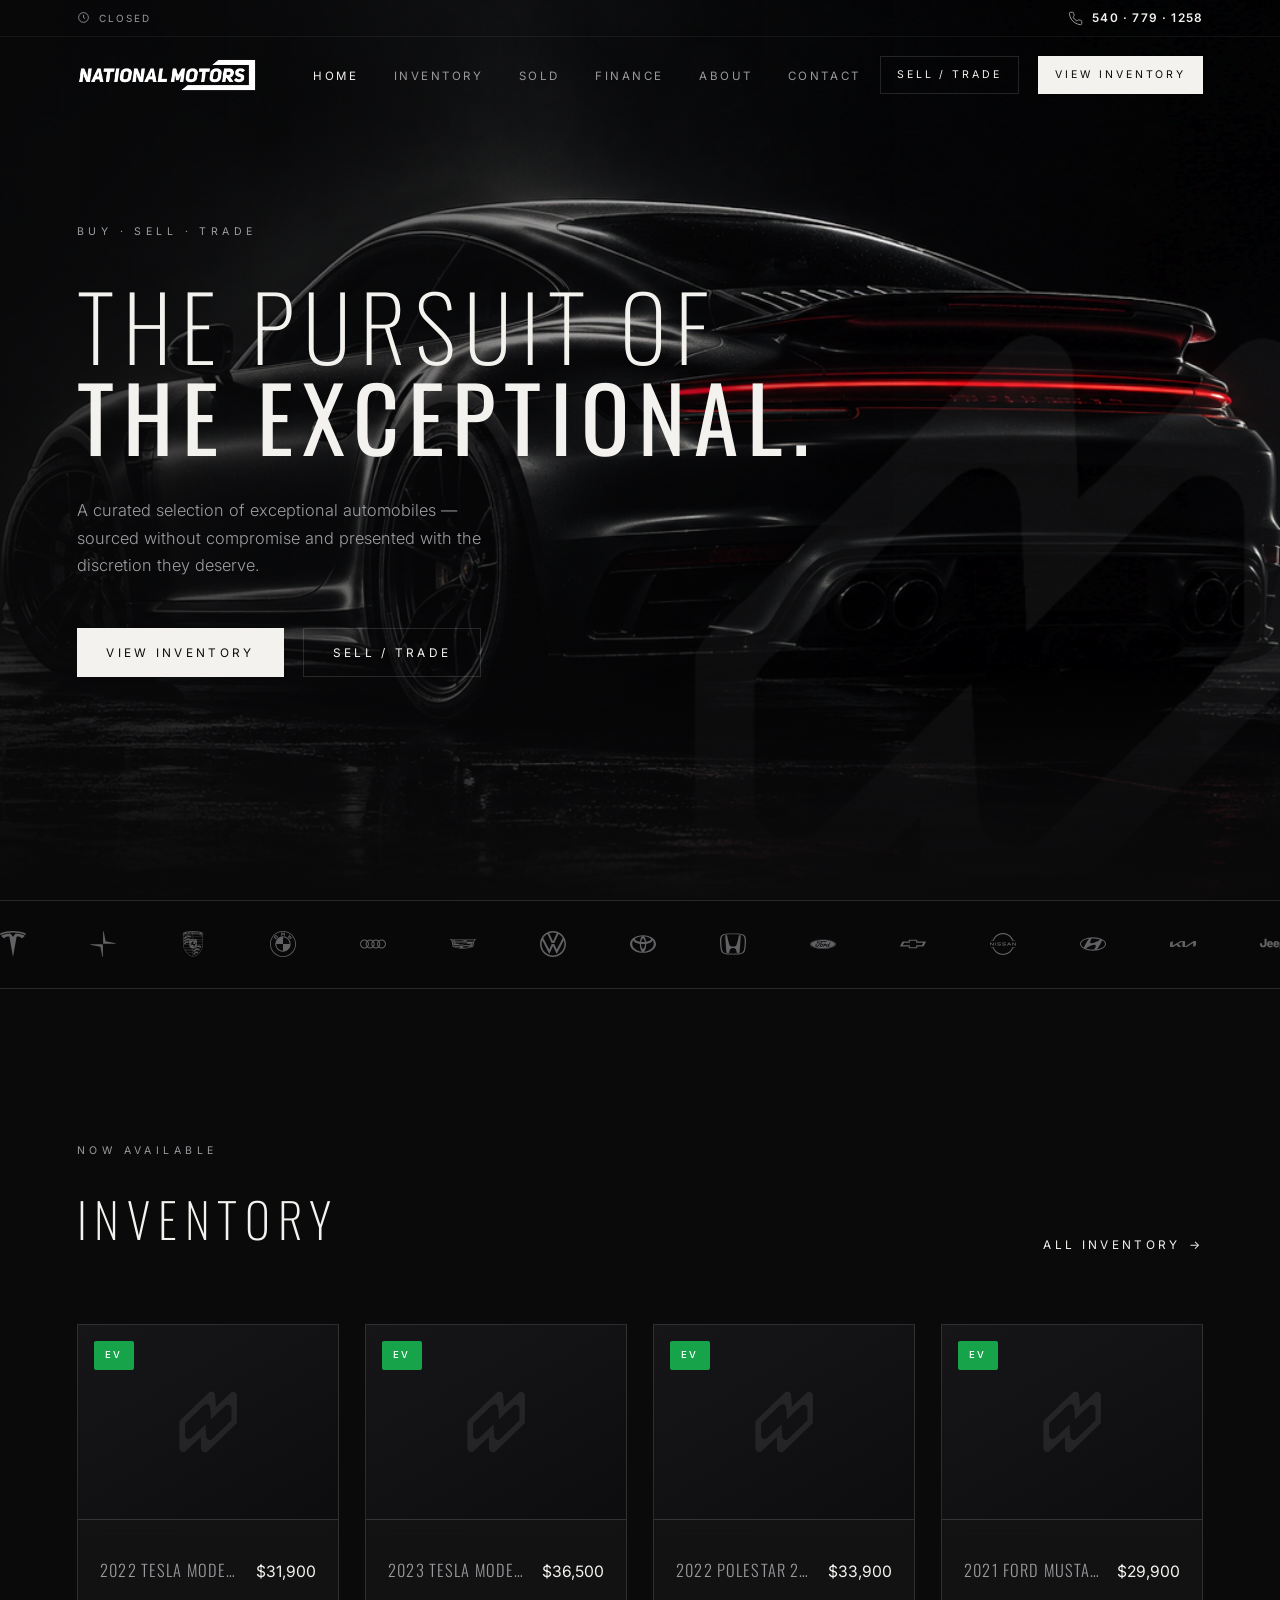
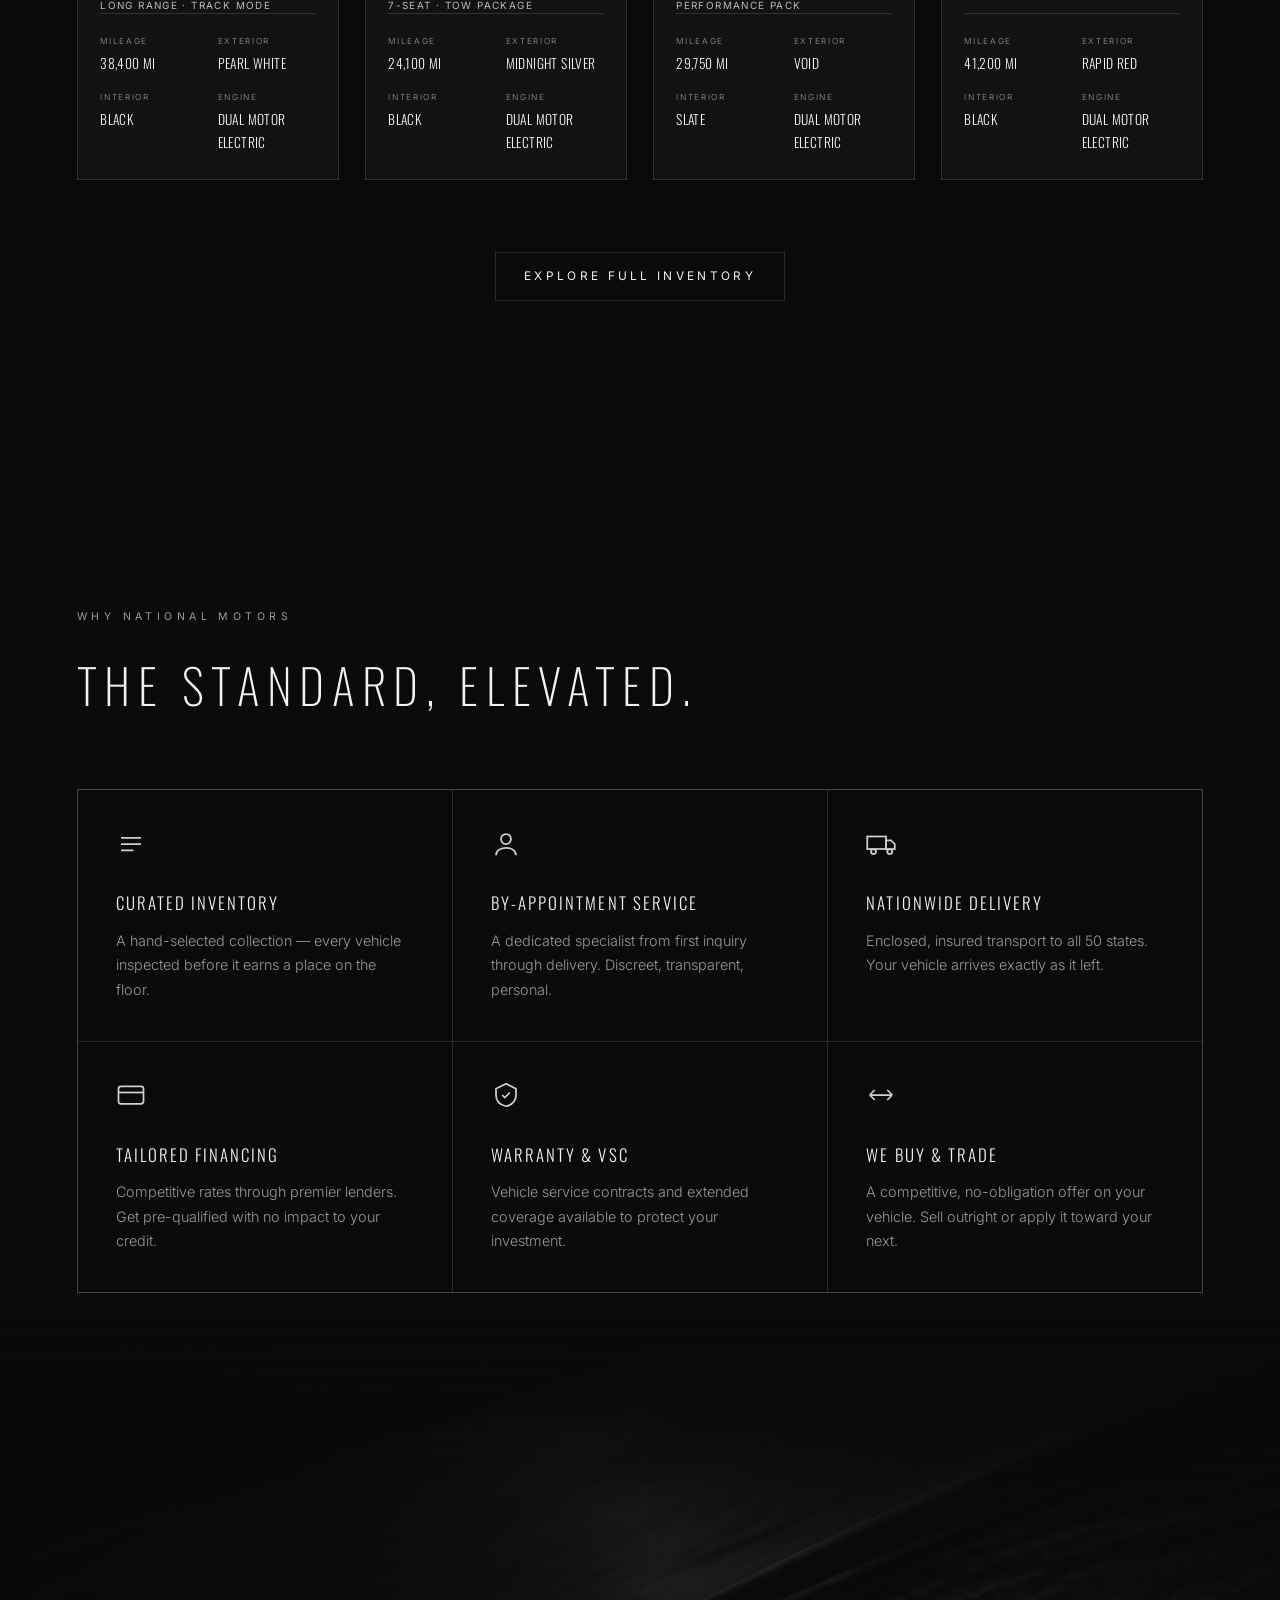
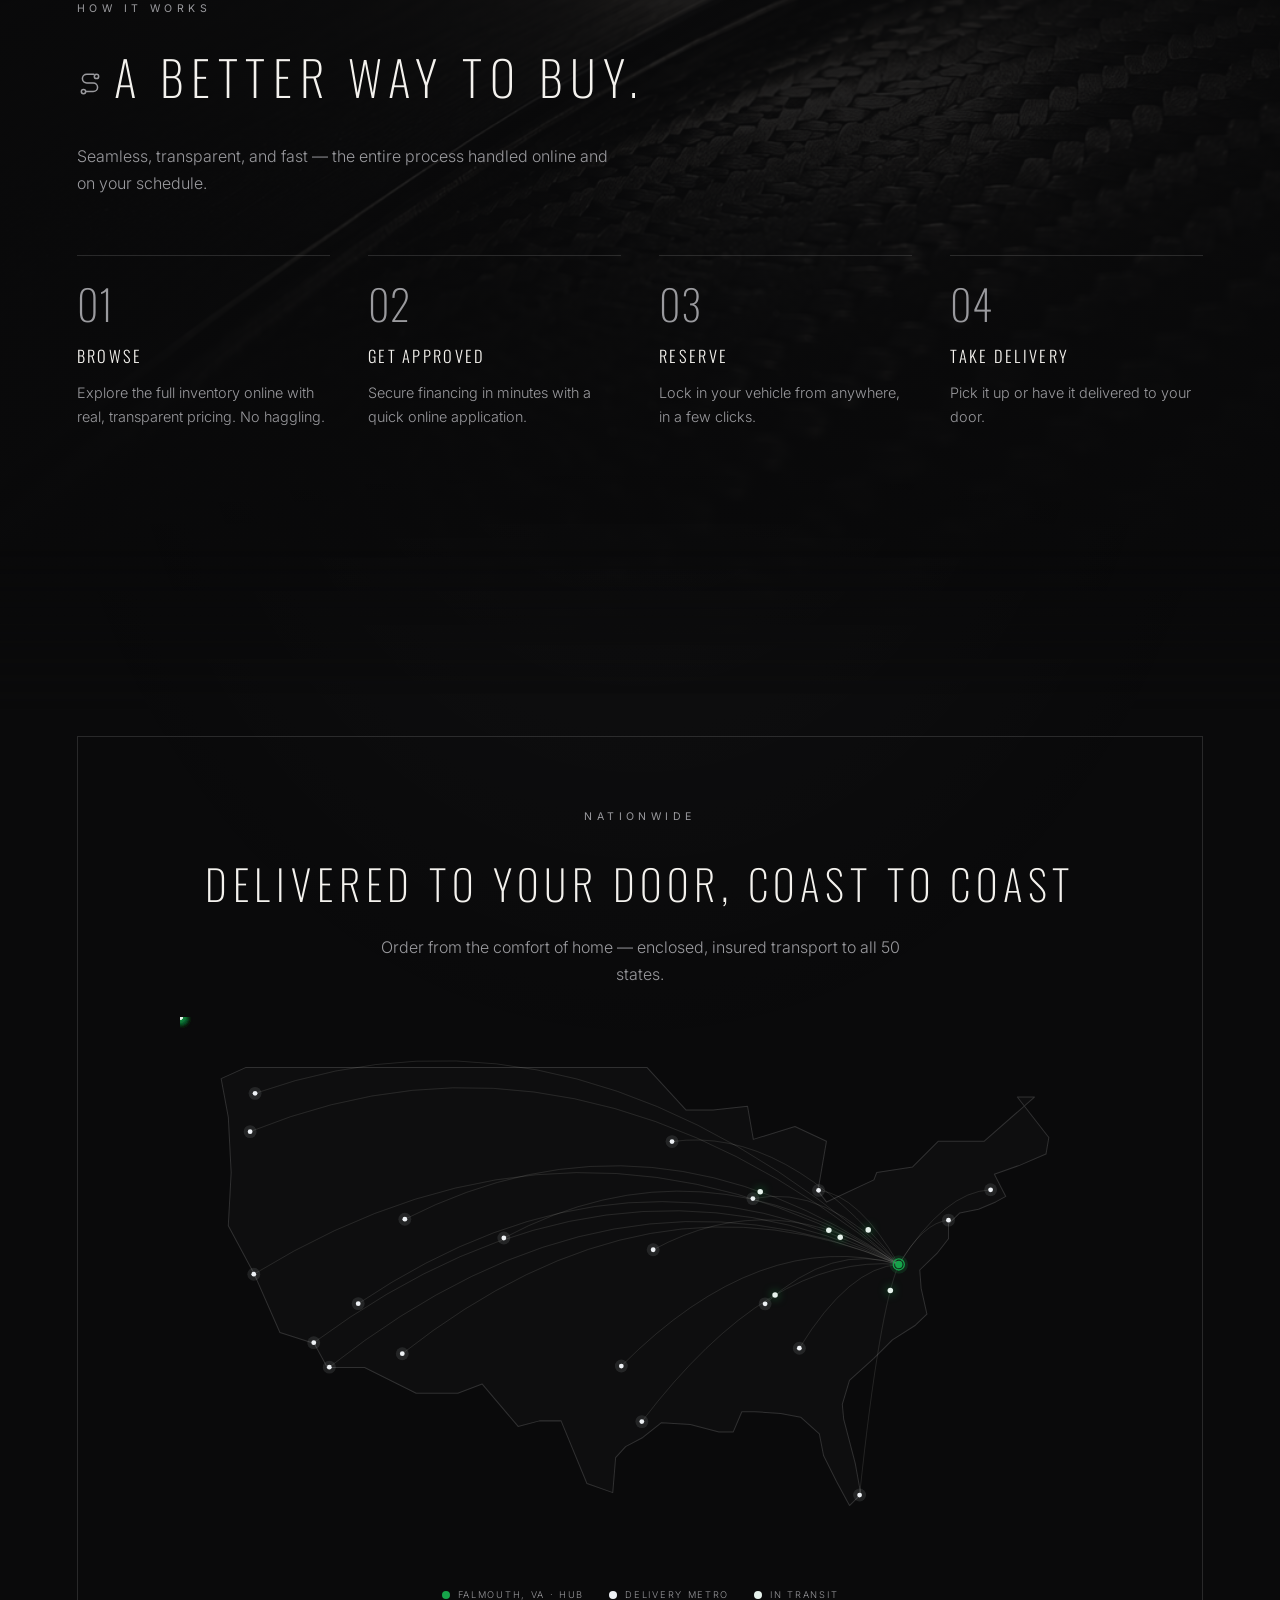
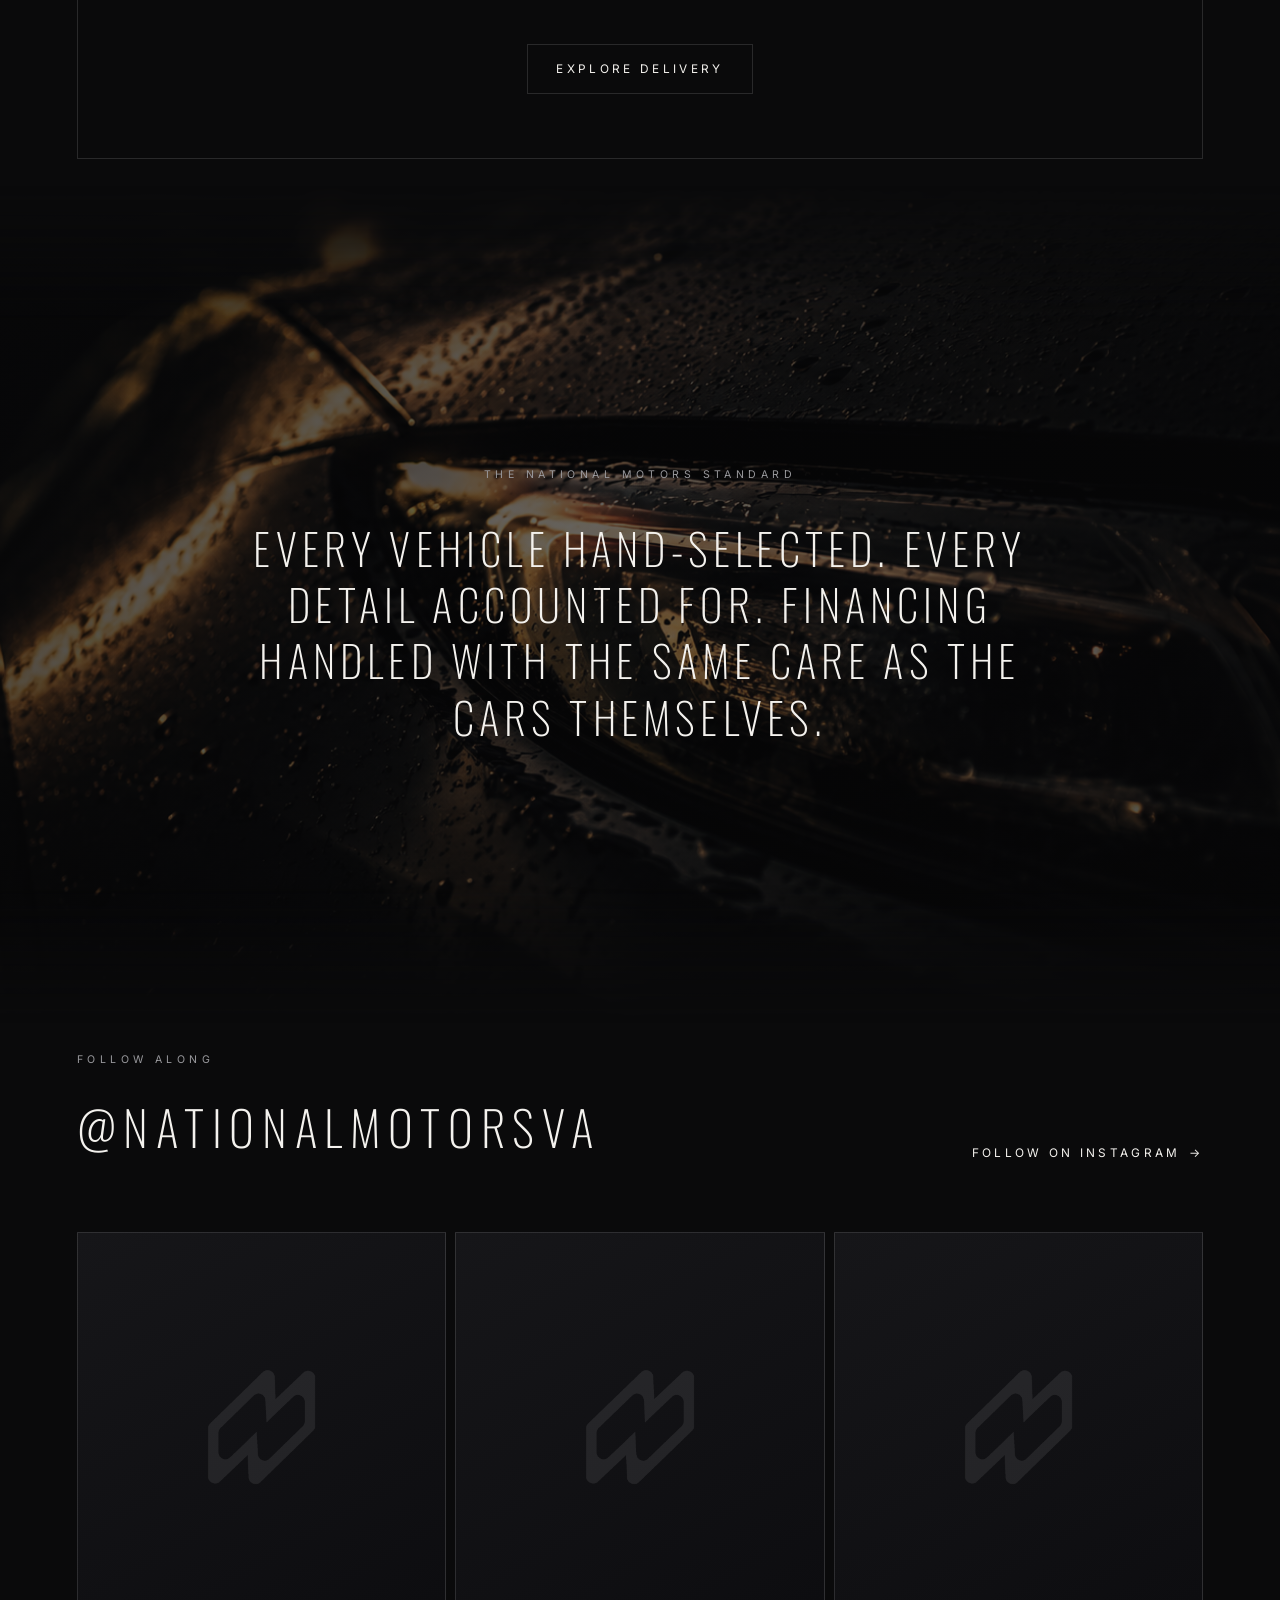
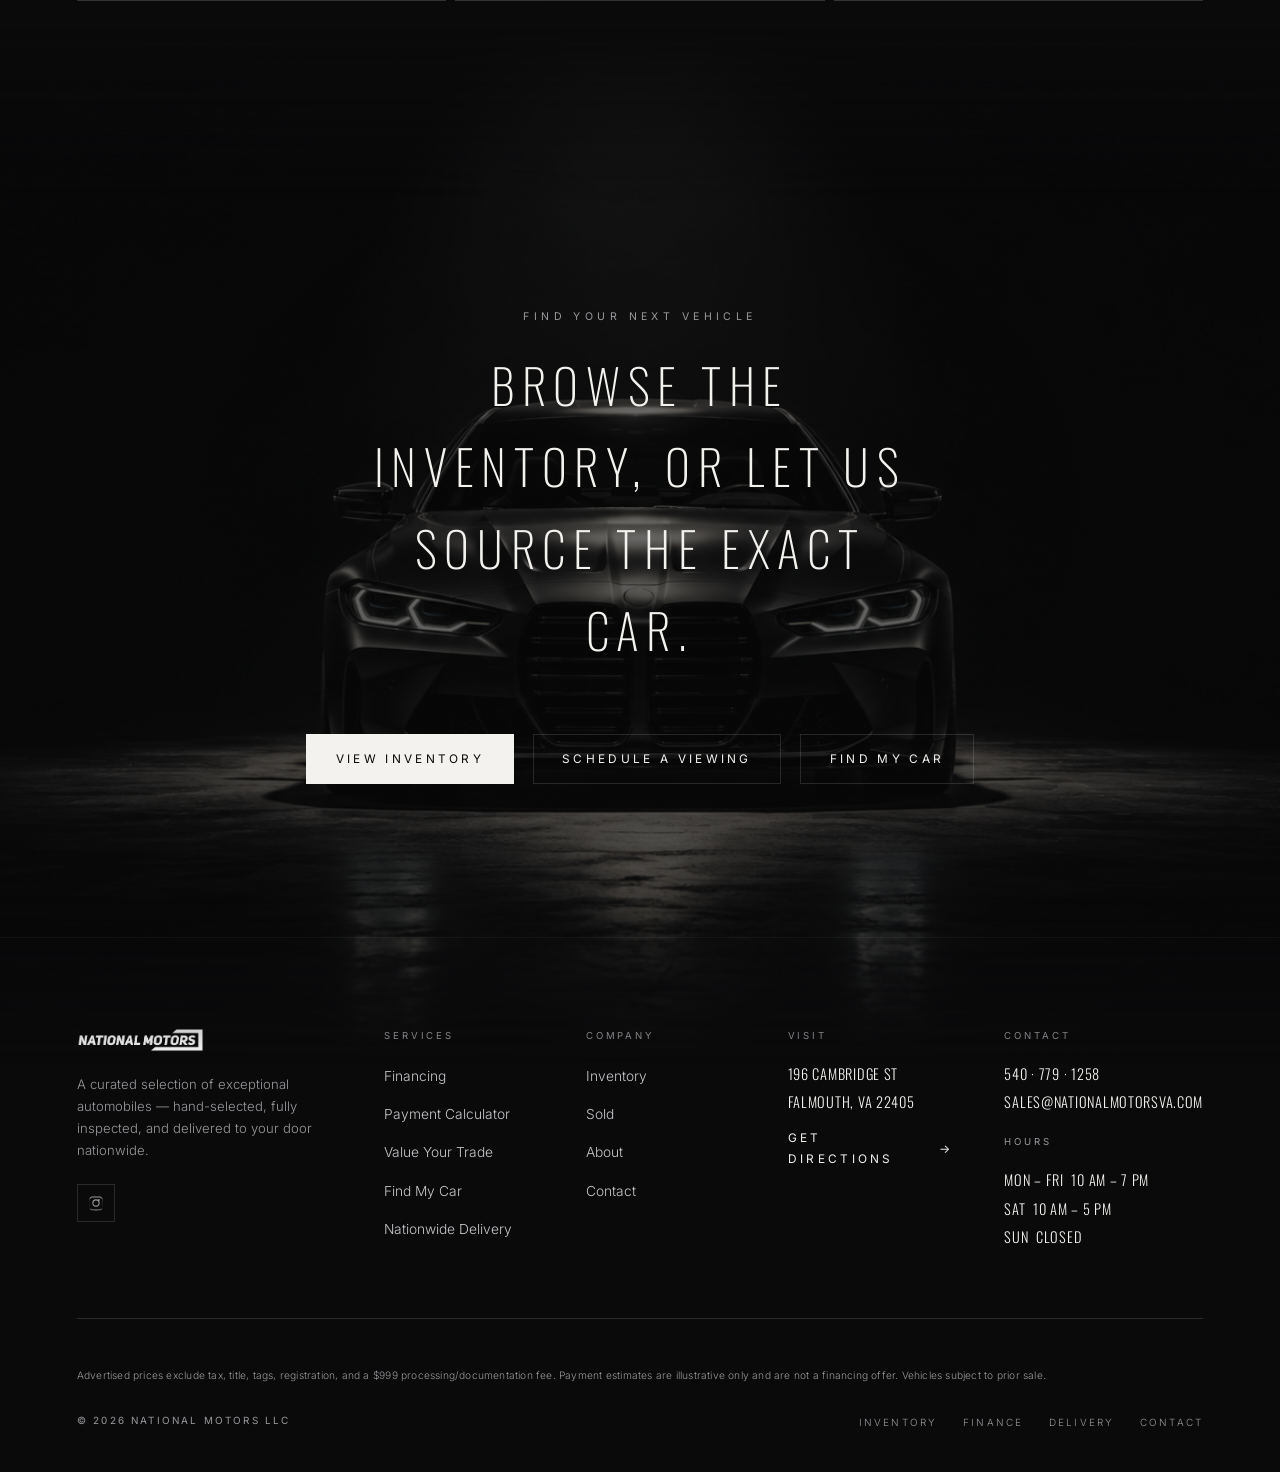
==== commit 7102c3a1: "Social grid: 3 wide, 9 max, no padding tiles Drop the placeholder padding so a short feed shows only" ====
--- a/index.html
+++ b/index.html
@@ -1 +1 @@
-<!DOCTYPE html><html lang="en"><head><meta charset="UTF-8"><meta name="viewport" content="width=device-width, initial-scale=1"><title>National Motors | Used Cars, EVs & Financing — Fredericksburg / Falmouth, VA</title><meta name="description" content="National Motors — quality pre-owned cars, trucks, SUVs and electric vehicles (EV) with financing and nationwide delivery in the Fredericksburg / Falmouth, Virginia area."><link rel="icon" href="assets/img/favicon.png"><link rel="preconnect" href="https://fonts.googleapis.com"><link rel="preconnect" href="https://fonts.gstatic.com" crossorigin><link href="https://fonts.googleapis.com/css2?family=Inter:wght@300;400;500&family=Oswald:wght@200;300;400;500&display=swap" rel="stylesheet"><link rel="stylesheet" href="assets/css/site.css"></head><body class="home"><header id="hd"><div class="util"><div class="wrap utilrow"><span class="ustatus"><svg class="x" viewBox="0 0 24 24" fill="none" stroke="currentColor" stroke-width="1.4"><circle cx="12" cy="12" r="9"/><path d="M12 7v5l3 2"/></svg><span id="today">Open</span></span><a class="uphone" href="tel:+15407791258"><svg class="x" viewBox="0 0 24 24" fill="none" stroke="currentColor" stroke-width="1.4"><path d="M22 16.9v3a2 2 0 01-2.2 2 19.8 19.8 0 01-8.6-3 19.5 19.5 0 01-6-6 19.8 19.8 0 01-3-8.6A2 2 0 014.1 2h3a2 2 0 012 1.7c.1.9.3 1.8.6 2.6a2 2 0 01-.5 2.1L8.1 9.9a16 16 0 006 6l1.5-1.1a2 2 0 012.1-.5c.8.3 1.7.5 2.6.6a2 2 0 011.7 2z"/></svg><b>540 · 779 · 1258</b></a></div></div><div class="wrap nav"><a href="index.html"><img class="logo" src="assets/img/wordmark.png" alt="National Motors"></a><div class="right"><ul><li><a class="n active" href="index.html">Home</a></li><li><a class="n" href="inventory.html">Inventory</a></li><li><a class="n" href="sold.html">Sold</a></li><li><a class="n" href="financing.html">Finance</a></li><li><a class="n" href="about.html">About</a></li><li><a class="n" href="contact.html">Contact</a></li></ul><a class="btn small" href="sell.html">Sell / Trade</a><a class="btn small fill" href="inventory.html">View Inventory</a><button class="navtoggle" id="mt">Menu</button></div></div></header><div class="mobile" id="mm"><button class="close" id="mc">✕</button><a href="index.html">Home</a><a href="inventory.html">Inventory</a><a href="sold.html">Sold</a><a href="financing.html">Finance</a><a href="about.html">About</a><a href="contact.html">Contact</a><a href="sell.html">Sell / Trade</a></div><section class="hero"><div class="hero-media"></div><img class="hero-mark" src="assets/img/monogram.png" alt=""><div class="wrap"><span class="eyebrow">Buy · Sell · Trade</span><h1>The pursuit of<br><b>the exceptional.</b></h1><p class="sub">A curated selection of exceptional automobiles — sourced without compromise and presented with the discretion they deserve.</p><div class="cta"><a class="btn fill" href="inventory.html">View Inventory</a><a class="btn" href="sell.html">Sell / Trade</a></div></div></section><div class="marquee"><div class="marquee-track"><svg viewBox="0 0 24 24" role="img" aria-label="Tesla"><path d="M12 5.362l2.475-3.026s4.245.09 8.471 2.054c-1.082 1.636-3.231 2.438-3.231 2.438-.146-1.439-1.154-1.79-4.354-1.79L12 24 8.619 5.034c-3.18 0-4.188.354-4.335 1.792 0 0-2.146-.795-3.229-2.43C5.28 2.431 9.525 2.34 9.525 2.34L12 5.362l-.004.002H12v-.002zm0-3.899c3.415-.03 7.326.528 11.328 2.28.535-.968.672-1.395.672-1.395C19.625.612 15.528.015 12 0 8.472.015 4.375.61 0 2.349c0 0 .195.525.672 1.396C4.674 1.989 8.585 1.435 12 1.46v.003z"/></svg><svg viewBox="0 0 24 24" role="img" aria-label="Polestar"><path d="m12.549 0-.457.555v11.191h11.19l.554-.457-9.4-1.89zM.719 12.26l-.555.457L9.563 14.6l1.886 9.4.457-.555V12.26Z"/></svg><svg viewBox="0 0 24 24" role="img" aria-label="Porsche"><path d="M11.972 0A25.68 25.68 0 0 0 9.93.091a27.858 27.858 0 0 0-4.248.685 23.565 23.565 0 0 0-2.975.966l-.06.022s.118 7.243.21 10.831a9.934 9.934 0 0 0 .569 3.098 14.899 14.899 0 0 0 1.622 3.214A12.884 12.884 0 0 0 7.56 21.66a11.234 11.234 0 0 0 1.192.873 15.214 15.214 0 0 0 2.038 1.031c.233.098.436.192.62.255A4.58 4.58 0 0 0 12 24a4.58 4.58 0 0 0 .59-.182c.182-.063.387-.156.62-.255a15.22 15.22 0 0 0 2.037-1.031 11.25 11.25 0 0 0 1.194-.873 12.88 12.88 0 0 0 2.511-2.752 14.889 14.889 0 0 0 1.622-3.214 9.934 9.934 0 0 0 .57-3.098c.091-3.588.21-10.827.21-10.827a.635.635 0 0 0-.057-.026 23.564 23.564 0 0 0-2.976-.966 27.856 27.856 0 0 0-4.248-.684A26.068 26.068 0 0 0 12.031 0zm0 .361h.057c.679.008 1.288.03 1.963.09a26.585 26.585 0 0 1 4.084.663 22.53 22.53 0 0 1 2.861.937.619.619 0 0 1 .057.025l-.038 2.274a.113.113 0 0 0-.019-.01 22.55 22.55 0 0 0-2.86-.937 26.61 26.61 0 0 0-4.085-.662c-.675-.06-1.281-.1-1.96-.108h-.058c-.679.009-1.29.048-1.965.108a26.608 26.608 0 0 0-4.084.665 22.547 22.547 0 0 0-2.861.938.116.116 0 0 0-.02.01l-.038-2.281.058-.022a22.527 22.527 0 0 1 2.86-.937A26.581 26.581 0 0 1 10.01.45c.675-.06 1.284-.08 1.963-.089zm.288.216a16.633 16.633 0 0 0-.902.008c-.121.005-.288.109-.29.23l-.007.648c-.002.132.172.236.305.239.462.01.87.002 1.318.03.033.003.062.023.062.056l-.003.13a.042.042 0 0 1-.045.046c-.521 0-1.066-.025-1.593.017-.028.002-.027-.005-.028.023l-.024.384-.002.03a16.318 16.318 0 0 1 1.882 0 .32.32 0 0 0 .305-.262l.006-.627c0-.129-.158-.224-.261-.23-.442-.028-.945-.013-1.394-.025a.046.046 0 0 1-.044-.05l.009-.145c0-.028.019-.036.047-.037.444-.016 1.107.005 1.562.019a.072.072 0 0 0 .06-.07V.674c0-.017-.032-.067-.063-.068V.605a33.113 33.113 0 0 0-.9-.028zm-1.88.064c-.423.008-1.341.125-1.862.19L8.515 2.64v.023l.47-.06a.014.014 0 0 0 .01-.006.014.014 0 0 0 .003-.01v-.523l.947-.102c.083-.015.18.046.256.169a.88.88 0 0 1 .114.339l.467-.035c.01 0 .03 0 .028-.01a.988.988 0 0 0-.307-.663.316.316 0 0 0 .197-.31 4.34 4.34 0 0 0-.022-.564.32.32 0 0 0-.3-.247zm3.59.019a.404.404 0 0 0-.413.332l-.01 1.195a.312.312 0 0 0 .24.289c.61.057 1.21.112 1.89.215.011 0 .032-.007.032-.017v-.416c0-.009-.02-.028-.027-.03-.454-.057-1.053-.137-1.589-.193a.076.076 0 0 1-.058-.07v-.812c0-.034.05-.052.084-.05.529.044 1.056.14 1.584.197.014.002.036-.007.037-.021l.01-.382a.037.037 0 0 0-.029-.033 36.382 36.382 0 0 0-1.75-.204zm1.98.237c-.012 0-.022.014-.022.025-.006.274-.045 1.457-.053 1.772v.027c.155.027.326.048.453.074.014.002.035-.008.035-.022-.002-.207 0-.448-.004-.636 0-.013.006-.014.02-.012a31.392 31.392 0 0 1 1.102.22c.008 0 .052.007.052.03-.003.217-.007.4-.013.617a.041.041 0 0 0 .027.04c.145.033.283.067.42.1.037.008.043.001.044-.012.022-.451.03-1.174.036-1.784 0-.008-.003-.02-.01-.022-.153-.035-.297-.072-.453-.105-.014-.003-.022.02-.023.035-.015.223-.009.43-.026.652 0 .008 0 .012-.009.01-.37-.076-.765-.158-1.132-.227-.01-.002-.006-.02-.005-.031l.003-.653a.033.033 0 0 0-.026-.03 23.196 23.196 0 0 0-.417-.068zM7.934.92a.303.303 0 0 0-.037 0c-.543.086-1.089.201-1.64.32a.5.5 0 0 0-.23.143.322.322 0 0 0-.102.205l.004 1.118a.434.434 0 0 0 .106.266.24.24 0 0 0 .204.11 38.518 38.518 0 0 1 1.633-.323.497.497 0 0 0 .268-.166.362.362 0 0 0 .098-.23L8.236 1.2a.28.28 0 0 0-.11-.198.303.303 0 0 0-.191-.08zm2.157.197a.076.076 0 0 1 .08.069l.003.189a.172.172 0 0 1-.14.166l-1.062.104-.009-.008V1.23l.009-.004 1.111-.108a.076.076 0 0 1 .008 0zm-2.52.29a.167.167 0 0 1 .078.022.117.117 0 0 1 .054.106l-.009.704a.125.125 0 0 1-.049.105.291.291 0 0 1-.12.047 61.16 61.16 0 0 1-.997.19.106.106 0 0 1-.088-.017.133.133 0 0 1-.03-.1v-.726a.143.143 0 0 1 .04-.097.243.243 0 0 1 .12-.06c.29-.054.67-.129.968-.172a.167.167 0 0 1 .033-.002zm10.81 0l-.001.001c-.008 0-.008.012-.008.019-.014.606-.03 1.167-.035 1.773 0 .013.006.03.018.033a22.245 22.245 0 0 1 2.158.7c.032.011.031-.013.031-.022.003-.138.01-.278.003-.416a.041.041 0 0 0-.025-.033 16.602 16.602 0 0 0-1.66-.541.028.028 0 0 1-.019-.026l.008-.18c0-.008.014-.01.022-.008a21.848 21.848 0 0 1 1.67.542c.01.003.01-.01.01-.019a5.121 5.121 0 0 0 0-.468.029.029 0 0 0-.02-.026 21.457 21.457 0 0 0-1.638-.523c-.008-.002-.018-.01-.018-.018v-.192c0-.008.013-.013.021-.01.564.144 1.184.36 1.615.519.038.014.06.008.06-.027 0-.157.006-.168-.002-.324-.002-.02-.004-.04-.022-.047a21.383 21.383 0 0 0-2.169-.707zm-12.97.064a.365.365 0 0 0-.084.009c-.65.166-1.303.414-1.956.652a.063.063 0 0 0-.03.052V3.65l.003.33s.471-.177.573-.21c.013-.004.013-.017.013-.031l-.01-.52c0-.015.002-.037.016-.04l1.625-.502a.306.306 0 0 0 .138-.101.237.237 0 0 0 .052-.156l-.017-.683a.272.272 0 0 0-.119-.197.365.365 0 0 0-.204-.068zm-.286.496c.036-.01.07.031.072.063a1.86 1.86 0 0 1 .012.25c-.001.045-.066.097-.11.11l-1.184.386c-.011.004-.031 0-.031-.012l.002-.358c0-.017.02-.031.036-.036a10.796 10.796 0 0 1 1.203-.403zm6.967.981c.653.01 1.246.03 1.9.088a26.591 26.591 0 0 1 4.083.663 22.501 22.501 0 0 1 2.861.937.107.107 0 0 1 .014.007 89.441 89.441 0 0 0-.007.448h-8.851zm-.317.002l-.001 4.618H8.827c-.043-.004-.015-.023.015-.052a1.71 1.71 0 0 1 .715-.312c.022-.002.028-.014-.003-.054a.898.898 0 0 0-.93-.212.985.985 0 0 0-.624.603.04.04 0 0 1-.04.031 6.734 6.734 0 0 1-.47.013c-.025 0-.037-.032-.035-.056a.737.737 0 0 1 .343-.484 1.1 1.1 0 0 1 .519-.178.04.04 0 0 0 .02-.063.515.515 0 0 0-.105-.093.758.758 0 0 0-.504-.077 1.053 1.053 0 0 0-.948.964c-.01.06.006.074-.053.094-.112.038-.322.064-.434.088-.02.003-.05-.043-.045-.063a1.309 1.309 0 0 1 .244-.522 1.006 1.006 0 0 1 .342-.291c.026-.013.05-.044.026-.064-.253-.22-.771.012-.98.241a1.37 1.37 0 0 0-.275.91c0 .016.014.041 0 .047a4.942 4.942 0 0 1-.4.15c-.012.003-.014-.028-.016-.04a.93.93 0 0 1 .147-.677.661.661 0 0 1 .244-.241c.01-.006.008-.018 0-.028-.115-.149-.569-.042-.708.094-.32.312-.297.615-.312 1.097-.001.023-.03.111-.056.123a.57.57 0 0 1-.184.07c-.021.006-.023.014-.028-.007a.39.39 0 0 0-.57-.222.356.356 0 0 0-.077.532c.015.017.02.034-.003.041a.42.42 0 0 0-.275.534.336.336 0 0 0 .296.21.628.628 0 0 0 .37-.108.043.043 0 0 1 .06.01.386.386 0 0 0 .531.124c.162-.107.234-.273.114-.559-.007-.016.02-.046.034-.054a6.615 6.615 0 0 1 3.144-.88 1.78 1.78 0 0 1 .456.101.094.094 0 0 1 .023.008l.002.941a.19.19 0 0 1-.034.025 1.005 1.005 0 0 0-.432.55c-.004.017-.006.021-.035.024-.193.019-.399.047-.591.062-.011.002-.032-.019-.028-.03a1.87 1.87 0 0 1 .725-.908.057.057 0 0 0 .01-.067.375.375 0 0 0-.168-.093 1.087 1.087 0 0 0-.895.362 1.418 1.418 0 0 0-.312.875c-.001.022.003.058-.019.065-.124.039-.261.074-.39.11-.015.004-.035-.011-.038-.027a1.006 1.006 0 0 1 .486-1.03c.051-.04-.038-.102-.102-.102a.963.963 0 0 0-.913.53 1.301 1.301 0 0 0-.03.793c.003.023.019.063-.006.069-.079.019-.265.09-.323.108-.021.007-.035-.003-.047-.03a1.041 1.041 0 0 1-.021-.488 1.102 1.102 0 0 1 .268-.493c.008-.01.011-.032 0-.037a.54.54 0 0 0-.378-.025.74.74 0 0 0-.477.38c-.159.297-.118.583.051 1.005.008.02.018.058 0 .07l-.137.08c-.017.013-.032.002-.044-.015-.055-.078-.124-.202-.21-.24a.415.415 0 0 0-.428.035.406.406 0 0 0-.12.431.875.875 0 0 0 .1.152c.01.014-.001.036-.013.047-.059.052-.14.09-.188.14a.395.395 0 0 0-.01.471.365.365 0 0 0 .45.123 1.624 1.624 0 0 0 .232-.122c.027-.018.045-.051.07-.025a.546.546 0 0 0 .224.153.427.427 0 0 0 .354-.062.305.305 0 0 0 .168-.338.875.875 0 0 0-.143-.27c-.033-.035-.035-.033 0-.054a7.435 7.435 0 0 1 1.66-.724 5.024 5.024 0 0 1 1.69-.207h.046l.003 1.949H3.206c-.054-2.133-.116-5.51-.156-7.836a.113.113 0 0 1 .014-.007 22.499 22.499 0 0 1 2.86-.937 26.59 26.59 0 0 1 4.084-.663 23.38 23.38 0 0 1 1.768-.086zm-3.088.816a1.237 1.237 0 0 0-.693.232c-.286.188-.456.773-.49.982a.044.044 0 0 1-.04.036 5.998 5.998 0 0 0-.676.125c-.007.001-.012-.01-.012-.017a.983.983 0 0 1 .258-.59 3.506 3.506 0 0 1 .493-.396c.013-.011.004-.045-.012-.051a1.035 1.035 0 0 0-.797.012 1.129 1.129 0 0 0-.675.867 2.062 2.062 0 0 0-.029.41c.002.017-.03.018-.045.023-.246.077-.504.167-.71.236-.01.004-.039.002-.039-.01a1.168 1.168 0 0 1 .175-.655c.12-.195.343-.305.505-.469.011-.012.028-.044.011-.051-.41-.165-.797.004-1.124.375a1.395 1.395 0 0 0-.2 1.124c.009.036 0 .075-.019.083a1.805 1.805 0 0 1-.23.089.025.025 0 0 1-.033-.02c-.093-.296-.44-.238-.597-.148a.361.361 0 0 0-.139.489.031.031 0 0 1-.01.044.442.442 0 0 0-.205.596.352.352 0 0 0 .428.137 1.208 1.208 0 0 0 .246-.129.027.027 0 0 1 .03.004.393.393 0 0 0 .566.08c.115-.082.16-.096.204-.244a.39.39 0 0 0-.09-.3c-.012-.01-.001-.04.013-.047A9.692 9.692 0 0 1 8.947 5.51a2.35 2.35 0 0 1 1.446.553.072.072 0 0 0 .062.031.098.098 0 0 0 .054-.056.66.66 0 0 0-.204-.678 1.21 1.21 0 0 0-.612-.344c-.012-.003-.02-.029-.01-.037a.968.968 0 0 1 .335-.22 3.587 3.587 0 0 1 .605-.05c.014-.001.035-.015.03-.028a.606.606 0 0 0-.527-.4 1.325 1.325 0 0 0-.693.1 1.118 1.118 0 0 0-.5.553.036.036 0 0 1-.032.02 12.139 12.139 0 0 0-.594-.007c-.014 0-.035 0-.035-.014a.943.943 0 0 1 .255-.517 1.989 1.989 0 0 1 .68-.386c.019-.006.04-.036.029-.051a.549.549 0 0 0-.201-.17 1.237 1.237 0 0 0-.347-.041zm3.405 1.607h8.845c-.012.686-.025 1.433-.04 2.195h-8.805zM8.681 7.801l6.666.003a.016.016 0 0 1 .017.013l-.002 5.138a2.354 2.354 0 0 1-.143.764 3.327 3.327 0 0 1-1.44 1.725 3.468 3.468 0 0 1-1.74.491 3.512 3.512 0 0 1-2.26-.86 3.078 3.078 0 0 1-1.105-2.31L8.667 7.82c0-.013.001-.019.014-.019zm6.994.086h5.217c-.012.645-.025 1.296-.034 1.926h-5.183V8.318zm-6.839.071c-.013 0-.014.005-.014.018l.007 4.753a2.97 2.97 0 0 0 1.054 2.225 3.333 3.333 0 0 0 2.153.827 3.284 3.284 0 0 0 1.66-.473 3.193 3.193 0 0 0 1.374-1.66 2.28 2.28 0 0 0 .136-.734l.002-4.94a.015.015 0 0 0-.016-.014zm4.436.304a.101.101 0 0 1 .001 0 .11.11 0 0 1 .087.071l.242.715a.079.079 0 0 1-.003.07.066.066 0 0 1-.054.024.065.065 0 0 1-.063-.044l-.038-.125h-.33l-.036.128c-.01.04-.04.044-.071.044a.063.063 0 0 1-.044-.028.057.057 0 0 1-.01-.052l.232-.728a.101.101 0 0 1 .087-.075zm-.763.007a.226.226 0 0 1 .023 0 .232.232 0 0 1 .235.157.046.046 0 0 1-.031.059.053.053 0 0 1-.07-.02.166.166 0 0 0-.132-.09.151.151 0 0 0-.133.1.498.498 0 0 0-.055.222.524.524 0 0 0 .046.228.159.159 0 0 0 .154.102.233.233 0 0 0 .166-.243v-.039h-.135a.057.057 0 0 1-.059-.063c0-.023.007-.05.059-.05h.192c.064 0 .073.048.073.09a.792.792 0 0 1-.011.152.399.399 0 0 1-.15.236.301.301 0 0 1-.15.043.257.257 0 0 1-.227-.145.618.618 0 0 1-.073-.31.577.577 0 0 1 .08-.304.226.226 0 0 1 .198-.125zm-2.988.002a.318.318 0 0 1 .004 0c.183.002.243.111.243.15 0 .035-.061.08-.095.039a.2.2 0 0 0-.157-.068.143.143 0 0 0-.15.096.114.114 0 0 0 .094.135.61.61 0 0 1 .267.08h-.001a.202.202 0 0 1 .081.18.247.247 0 0 1-.067.175.327.327 0 0 1-.247.088.297.297 0 0 1-.263-.14c-.004-.01-.01-.063.034-.078a.084.084 0 0 1 .082.026.239.239 0 0 0 .156.063.223.223 0 0 0 .148-.05.105.105 0 0 0 .024-.116.219.219 0 0 0-.193-.098.25.25 0 0 1-.172-.07.25.25 0 0 1-.069-.196.219.219 0 0 1 .1-.163.318.318 0 0 1 .181-.053zm1.649 0a.06.06 0 0 1 .001 0 .06.06 0 0 1 .006 0h.355a.06.06 0 1 1 0 .12l-.114.002v.682a.063.063 0 0 1-.125 0v-.683h-.116a.06.06 0 0 1-.007-.12zm.56 0a.06.06 0 0 1 .001 0 .06.06 0 0 1 .006 0h.354a.06.06 0 1 1 0 .12l-.114.002v.682a.063.063 0 0 1-.125 0v-.683h-.115a.06.06 0 0 1-.007-.12zm2.74 0a.06.06 0 0 1 .002 0 .06.06 0 0 1 .006 0h.353a.06.06 0 1 1 0 .12l-.112.002v.682a.063.063 0 0 1-.125 0v-.683h-.116a.06.06 0 0 1-.007-.12zm-.677.004a.063.063 0 0 1 .012 0h.19a.364.364 0 0 1 .208.058.278.278 0 0 1 .108.206.235.235 0 0 1-.071.198.305.305 0 0 1-.117.075l-.02.007.158.2a.086.086 0 0 1 .023.056c-.002.032-.023.05-.06.05a.066.066 0 0 1-.056-.027l-.187-.258h-.117v.23a.059.059 0 0 1-.063.067.06.06 0 0 1-.062-.067v-.726a.073.073 0 0 1 .016-.05.063.063 0 0 1 .038-.019zm-3.87.002a.06.06 0 0 1 .003 0h.357a.06.06 0 0 1 0 .121h-.116v.684a.063.063 0 0 1-.125 0v-.684h-.116a.06.06 0 0 1-.003-.12zm.583 0a.063.063 0 0 1 .002 0 .063.063 0 0 1 .065.064v.471a.258.258 0 0 0 .037.151.146.146 0 0 0 .127.056.138.138 0 0 0 .125-.056.265.265 0 0 0 .035-.15V8.34h.001a.063.063 0 0 1 .125 0v.432a.474.474 0 0 1-.056.262.25.25 0 0 1-.228.104.26.26 0 0 1-.23-.104.456.456 0 0 1-.061-.262V8.34a.063.063 0 0 1 .058-.063zm3.354.115v.328h.13a.18.18 0 0 0 .2-.174.15.15 0 0 0-.051-.109.178.178 0 0 0-.13-.045zm-.584.015l-.136.469h.278zm-1.14 1.005c.011 0 .021.002.022.011.002.018-.016.029-.042.042a.206.206 0 0 0-.094.08.31.31 0 0 0-.039.163.115.115 0 0 0 .063.079.298.298 0 0 0 .142.028.502.502 0 0 0 .215-.063.581.581 0 0 1 .276-.02.341.341 0 0 1 .194.063c.024.017.02.038.011.04-.014.005-.029-.012-.044-.01a.674.674 0 0 0-.142.03c-.06.027-.087.037-.116.09a.099.099 0 0 0-.007.073c.01.024.035.04.04.057a.446.446 0 0 0 .064.125.205.205 0 0 0 .03.023 2.668 2.668 0 0 1 .282.243.26.26 0 0 1 .04.093c.003.012-.007.03-.018.025a.255.255 0 0 1-.036-.029.178.178 0 0 0-.053-.039.368.368 0 0 0-.176-.025c-.027 0-.081.024-.05.036a.357.357 0 0 1 .132.116.43.43 0 0 1 .107.31c0 .006-.012.01-.015.006a.359.359 0 0 0-.102-.109.324.324 0 0 0-.21-.062c-.015.001-.06 0-.055.014a1.19 1.19 0 0 1 .123.191.562.562 0 0 1 .039.276c-.001.005-.02.01-.023.005a.61.61 0 0 0-.077-.076.349.349 0 0 0-.094-.06.29.29 0 0 0-.204.028.325.325 0 0 0-.13.132.492.492 0 0 0-.062.205.46.46 0 0 0 .042.257.368.368 0 0 0 .19.164.955.955 0 0 0 .334.044c.139.005.278-.016.417-.02a1.943 1.943 0 0 1 .396.003.88.88 0 0 1 .3.12 2.64 2.64 0 0 1 .215.183c.008.006.026-.003.035-.009a.462.462 0 0 0 .131-.233.346.346 0 0 0-.056-.246c-.047-.085-.116-.18-.17-.27a2.962 2.962 0 0 1-.202-.296.305.305 0 0 1-.017-.221.238.238 0 0 1 .107-.128c.011-.007.022.006.017.021a.184.184 0 0 0-.008.112.32.32 0 0 0 .089.14c.013.01.047-.005.055-.021.018-.043.007-.11.023-.154a.619.619 0 0 1 .108-.226 1.47 1.47 0 0 1 .36-.196c.033-.019.054-.105.091-.091.037.013.017.1-.011.142-.04.062-.087.1-.131.156a1.536 1.536 0 0 0-.157.247.222.222 0 0 0-.029.137.14.14 0 0 0 .073.094c.022.01.05-.01.07-.025a.385.385 0 0 0 .097-.103c.023-.038.01-.089.032-.128.006-.009.03-.007.037 0a.139.139 0 0 1 .044.084.393.393 0 0 1-.01.113c-.003.008-.024.027-.031.045a.244.244 0 0 1-.02.04c-.036.063-.078.116-.125.126-.01.001-.017.021-.01.03a.391.391 0 0 0 .113.132.198.198 0 0 0 .152.01c.027-.008.048-.027.079-.037.013-.004.005.004.005.017a.27.27 0 0 1-.015.086.19.19 0 0 1-.075.083.395.395 0 0 1-.166.05c-.027.005-.068.025-.058.051a.256.256 0 0 0 .042.085.122.122 0 0 0 .08.039.205.205 0 0 0 .125-.036c.04-.026.061-.074.096-.108.007-.006.026 0 .026.01a.36.36 0 0 1-.041.158.497.497 0 0 1-.128.138c-.015.013-.033.029-.033.049a.2.2 0 0 0 .044.084.134.134 0 0 0 .083.054.269.269 0 0 0 .1 0c.013 0 .01.023-.001.031a.253.253 0 0 1-.117.068.25.25 0 0 1-.128.008c-.081-.02-.134-.05-.214-.073a.23.23 0 0 0-.135-.009.227.227 0 0 0-.106.083.133.133 0 0 0-.03.064c-.006.063.025.13.005.192a1.415 1.415 0 0 1-.081.234 1.314 1.314 0 0 1-.115.165c-.04.054-.093.074-.12.133a.638.638 0 0 1-.038.063.515.515 0 0 0-.058.229.452.452 0 0 0 .085.209l.153.237a.149.149 0 0 1 .009.083.088.088 0 0 1-.044.07.893.893 0 0 0-.419.527l-.002.013v.004a.106.106 0 0 1-.021.042.334.334 0 0 1-.19.096c-.055.015-.11.029-.165.046a.077.077 0 0 0-.044.031.08.08 0 0 0 .009.097.137.137 0 0 1 .03.071.063.063 0 0 1-.013.042.108.108 0 0 1-.028.022.865.865 0 0 1-.216.087c-.05.011-.086-.002-.07-.059a3.075 3.075 0 0 1 .098-.293.42.42 0 0 1 .133-.14 2.289 2.289 0 0 1 .212-.162.411.411 0 0 0 .119-.126 3.299 3.299 0 0 1 .19-.275.163.163 0 0 0 .029-.129.246.246 0 0 0-.142-.185 1.052 1.052 0 0 0-.085-.034.534.534 0 0 1-.246-.175.09.09 0 0 0-.062-.04c-.063.002-.081.09-.083.138a1.17 1.17 0 0 0 .004.212.18.18 0 0 1 .004.072.055.055 0 0 1-.039.034 2.74 2.74 0 0 0-.565.279.24.24 0 0 0-.063.07l-.017.029a.187.187 0 0 1-.223.08.5.5 0 0 0-.044-.011.094.094 0 0 0-.064.017.162.162 0 0 0-.041.036.06.06 0 0 0-.01.019v.006a.057.057 0 0 0 0 .008.07.07 0 0 0 .004.017l.022.06a.066.066 0 0 1-.038.096.881.881 0 0 1-.203.055c-.04.005-.075-.01-.065-.057a1.1 1.1 0 0 1 .07-.237.094.094 0 0 1 .057-.06.79.79 0 0 0 .179-.14.266.266 0 0 1 .169-.073.512.512 0 0 0 .262-.1 1.73 1.73 0 0 0 .225-.186.37.37 0 0 0-.006-.46l-.02-.035c-.019-.03-.03-.073-.046-.104a.24.24 0 0 1-.039-.104c0-.068.027-.133.031-.201a.024.024 0 0 0-.016-.025.488.488 0 0 0-.137-.03 2.677 2.677 0 0 1-.56.006 1.423 1.423 0 0 1-.39-.18c-.053-.033-.085-.07-.139-.101-.014-.008-.015-.005-.028.006a.672.672 0 0 1-.459.125h-.002a1.766 1.766 0 0 1-.294-.077c-.073-.027-.19-.074-.26-.015-.029.025-.022.06-.022.093a1.244 1.244 0 0 1-.01.305.038.038 0 0 0 .003.032.044.044 0 0 0 .006.006.136.136 0 0 0 .036.02l.01.004c.028.01.033.023.05.058a.196.196 0 0 1 .016.062.159.159 0 0 1-.003.062.544.544 0 0 1-.009.039.207.207 0 0 0 .008.135.115.115 0 0 0 .042.053.073.073 0 0 0 .01.004.063.063 0 0 0 .01.003.068.068 0 0 0 .01 0h.01a.074.074 0 0 0 .02-.008l.004-.002a.05.05 0 0 1 .035-.012.046.046 0 0 1 .01.003.08.08 0 0 1 .063.074.484.484 0 0 1-.046.221.058.058 0 0 1-.077.03l-.018-.007a.445.445 0 0 1-.14-.117.19.19 0 0 1-.049-.112.12.12 0 0 0-.028-.082.09.09 0 0 0-.032-.016.144.144 0 0 1-.07-.046.268.268 0 0 1-.052-.219 1.5 1.5 0 0 0-.046-.64.149.149 0 0 1 .002-.108l.016-.043a.148.148 0 0 1 .007-.016.06.06 0 0 1 .042-.032.167.167 0 0 1 .029-.003 1.516 1.516 0 0 0 .45-.07.152.152 0 0 1 .062-.01.89.89 0 0 0 .073.002c.03 0 .06-.027.024-.05a.847.847 0 0 1-.084-.087.046.046 0 0 0-.052-.022.072.072 0 0 0-.01.005l-.009.005a.098.098 0 0 1-.152-.029.824.824 0 0 1-.087-.202.555.555 0 0 0-.109-.238.235.235 0 0 0-.19-.063.216.216 0 0 0-.13.098l-.063.088a.144.144 0 0 0-.031.067.107.107 0 0 0 0 .016.14.14 0 0 0 .008.032.133.133 0 0 1-.039.154l-.094.075a.087.087 0 0 0-.03.06.527.527 0 0 1-.012.06.13.13 0 0 0-.003.045.088.088 0 0 0 .002.012.081.081 0 0 0 .031.04.156.156 0 0 1 .013.012.074.074 0 0 1 .012.017.06.06 0 0 1-.012.07.219.219 0 0 1-.024.021.753.753 0 0 1-.19.108.098.098 0 0 1-.026.006c-.038.003-.05-.026-.052-.06-.003-.044-.003-.089-.003-.134a.207.207 0 0 1 .057-.137.36.36 0 0 0 .072-.225.197.197 0 0 1 .04-.13.305.305 0 0 0 .057-.09.257.257 0 0 1 .039-.066 3.861 3.861 0 0 0 .281-.384c.054-.086.155-.192.237-.073a.357.357 0 0 0 .078.084 2.395 2.395 0 0 0 .259.164c.094.053.109-.042.125-.121v-.003a.331.331 0 0 1 .038-.092 1.26 1.26 0 0 1 .202-.247c.043-.038.105-.076.15-.113.018-.016.023-.018.03-.04.009-.022.024-.05.034-.078.01-.027.015-.055.024-.076a.344.344 0 0 0 .044-.098v-.003a.023.023 0 0 0 0-.005v-.007l-.003-.007a.05.05 0 0 0-.021-.024.18.18 0 0 0-.102-.026h-.003a.384.384 0 0 0-.148.031.106.106 0 0 0-.054.054.226.226 0 0 1-.042.063.098.098 0 0 1-.13.006c-.024-.016-.014-.043 0-.063a.414.414 0 0 0 .035-.05.042.042 0 0 0 .005-.025v-.004l-.002-.005a.031.031 0 0 0-.005-.006.046.046 0 0 0-.045-.007.98.98 0 0 0-.083.027.064.064 0 0 1-.094-.047.174.174 0 0 1-.003-.055.055.055 0 0 1 .04-.05c.02-.006.05-.017.046-.042a.079.079 0 0 1 0-.023.052.052 0 0 1 .012-.024.14.14 0 0 1 .03-.025 3.869 3.869 0 0 0 .32-.234.05.05 0 0 1 .064-.01l.01.006a.223.223 0 0 0 .151.02.046.046 0 0 0 .041-.03.025.025 0 0 0 0-.005v-.005l-.002-.006-.003-.004a.071.071 0 0 0-.035-.021l-.058-.021a.269.269 0 0 1-.052-.025.053.053 0 0 1-.025-.059c.023-.113.147-.114.241-.105h.004a.505.505 0 0 0 .14-.022c.06-.021.106-.067.163-.094.057-.027.117-.057.176-.08.018-.006.033-.002.049-.009a.091.091 0 0 0 .035-.025.965.965 0 0 1 .142-.163.822.822 0 0 1 .236-.092.107.107 0 0 1 .03-.006zm-.425.557a.219.219 0 0 0-.105.026c-.009.005-.015.016-.008.024.018.021.049.03.07.05a.16.16 0 0 1 .035.046c.009.019.024.04.033.06a1.296 1.296 0 0 1 .045.123 1.227 1.227 0 0 1 .05.209c.01.057.007.117.01.175v.081c-.001.023-.001.047-.003.07a1.143 1.143 0 0 0-.004.098v.08c.002.07.013.12.044.12a.18.18 0 0 0 .084-.019.175.175 0 0 0 .085-.148 2.026 2.026 0 0 0-.003-.576.51.51 0 0 0-.188-.362.219.219 0 0 0-.144-.057zm3.96.161h5.177c-.017.825-.034 1.6-.05 2.263h-5.13l.004-1.862zm-.006 2.544h5.123a9.697 9.697 0 0 1-.545 2.911 14.495 14.495 0 0 1-1.56 3.118 12.45 12.45 0 0 1-2.415 2.669 10.809 10.809 0 0 1-1.147.848 14.592 14.592 0 0 1-1.96.999c-.224.096-.418.186-.596.247-.193.065-.358.125-.474.156v-.115l.003-7.295a3.552 3.552 0 0 0 .316-.023c.005.015.016.057.031.1a.333.333 0 0 0 .219.166.317.317 0 0 0 .306-.107.373.373 0 0 0 .388.067.235.235 0 0 0 .175-.227.43.43 0 0 0-.033-.208l-.036-.066a3.925 3.925 0 0 0 .744-.41l.02-.006c.373-.094 1.872-.631 2.791-.643a3.28 3.28 0 0 1 1.627.39 2.792 2.792 0 0 1 .682.56c.006.009.013.028.037.032a.036.036 0 0 0 .034-.022 1.139 1.139 0 0 0 .079-.516c-.02-.282-.3-.486-.383-.57-.003-.003-.01-.021.02-.041a.674.674 0 0 1 .105-.085.983.983 0 0 1 .562-.212c.03.003.02-.04.012-.076-.058-.25-.415-.412-.79-.354a.963.963 0 0 0-.613.417c-.007.011-.042.027-.056.013a2.926 2.926 0 0 0-.369-.107c-.045-.01-.021-.044-.019-.05a1.003 1.003 0 0 1 .304-.337 1.125 1.125 0 0 1 .494-.224c.022 0 .022-.03.016-.04a.55.55 0 0 0-.375-.302.844.844 0 0 0-.78.14 1.397 1.397 0 0 0-.445.673c-.014.02-.018.036-.036.032-.099-.02-.345-.007-.367-.022-.015-.007-.012-.03-.009-.045a.91.91 0 0 1 .222-.38.882.882 0 0 1 .364-.286.055.055 0 0 0 .01-.094.98.98 0 0 0-1.22.263 2.192 2.192 0 0 0-.304.696c-.002.009-.017.036-.036.036l-.508.112-.083.019-.022.023a3.29 3.29 0 0 0 .497-1.65zm-12.45.085h5.19v.09a3.145 3.145 0 0 0 .837 2.098H3.556a9.74 9.74 0 0 1-.342-2.188zm.415 2.443h5.863a2.566 2.566 0 0 0 .112.1 3.897 3.897 0 0 0 2.17.898v1.21h-7.22a13.789 13.789 0 0 1-.8-1.827 10.401 10.401 0 0 1-.125-.38zm10.584.29l-.01.012h-.002l-.002-.002a3.29 3.29 0 0 0 .015-.01zm1.738.185a.911.911 0 0 0-.507.155.934.934 0 0 0-.392.41 2.65 2.65 0 0 0-.172.775.063.063 0 0 1-.038.035 2.897 2.897 0 0 0-.335.087.026.026 0 0 1-.023-.02 1.105 1.105 0 0 1 .15-.727.886.886 0 0 1 .218-.263.037.037 0 0 0-.017-.068.98.98 0 0 0-.648.114.888.888 0 0 0-.452.667 1.589 1.589 0 0 0 .042.594c0 .006.006.027-.016.031-.076.037-.282.145-.355.18-.005.002-.019.005-.022-.006a.58.58 0 0 0-.268-.358.526.526 0 0 0-.446.022.548.548 0 0 0-.216.224.375.375 0 0 0 .127.455c.006.006.017.02 0 .025-.09.049-.092.06-.16.161a.428.428 0 0 0 .052.45.465.465 0 0 0 .7.082c.004-.003.018.005.025.02a.548.548 0 0 0 .143.151.463.463 0 0 0 .455 0 .413.413 0 0 0 .21-.415.378.378 0 0 0-.111-.262c-.013-.016 0-.024.034-.046a5.404 5.404 0 0 1 1.96-.666 3.121 3.121 0 0 1 1.076.022 1.504 1.504 0 0 1 .629.312 2.841 2.841 0 0 1 .406.402.164.164 0 0 0 .117-.025.66.66 0 0 0 .014-.517 1.604 1.604 0 0 0-.384-.59c-.003-.002-.003-.013-.003-.02-.004-.03.015-.045.052-.079a1.211 1.211 0 0 1 .562-.297c.027-.002.038-.022.02-.053a.656.656 0 0 0-.808-.298h-.001a.916.916 0 0 0-.454.416c-.006.011-.022.05-.037.038-.09-.008-.242-.032-.331-.04-.041-.002-.025-.039-.024-.045a.744.744 0 0 1 .194-.316 1.176 1.176 0 0 1 .444-.318.021.021 0 0 0 .016-.031.627.627 0 0 0-.465-.229.81.81 0 0 0-.617.238 1.255 1.255 0 0 0-.337.74c-.009.023-.02.035-.037.035a2 2 0 0 1-.278.025c-.015-.004-.014-.02-.014-.036a.91.91 0 0 1 .101-.406 1.491 1.491 0 0 1 .55-.582c.036-.025.038-.076.026-.082a.911.911 0 0 0-.355-.071zM4.707 17.692h7.069v2.19H6.213a11.237 11.237 0 0 1-.898-1.181 16.446 16.446 0 0 1-.609-1.01zm10.076 1.176a.497.497 0 0 0-.273.069.982.982 0 0 0-.475.56 1.09 1.09 0 0 0 .012.571c.003.007.012.024-.002.03-.078.03-.136.065-.213.096-.004 0-.024.005-.028-.005a.631.631 0 0 1 .088-.736c.017-.015.027-.035-.008-.047a.588.588 0 0 0-.531.193.677.677 0 0 0-.117.659.922.922 0 0 0 .099.261c.003.005.03.021.014.028l-.15.115c-.003.003-.014.008-.019 0a.486.486 0 0 0-.29-.238.341.341 0 0 0-.317.088.361.361 0 0 0 .147.602c.007.003.017.012.005.02a.587.587 0 0 0-.19.212.377.377 0 0 0 .085.406.37.37 0 0 0 .29.089.605.605 0 0 0 .357-.313c.002-.003.021-.017.031-.006a.531.531 0 0 0 .264.2.324.324 0 0 0 .323-.065.35.35 0 0 0 .111-.4.61.61 0 0 0-.201-.216c-.013-.01-.003-.035.023-.055a2.972 2.972 0 0 1 1.402-.62 1.801 1.801 0 0 1 1.025.166 1.547 1.547 0 0 1 .337.267c.013.007.05.02.063.008a.397.397 0 0 0 .035-.548.654.654 0 0 0-.206-.165.043.043 0 0 1-.007-.015.906.906 0 0 1 .301-.393 1.382 1.382 0 0 1 .295-.143c.022-.006.018-.02.007-.047-.128-.293-.635-.304-.874-.15a1.088 1.088 0 0 0-.346.396c-.005.01-.012.04-.025.031l-.213-.064c-.004 0-.004-.024-.002-.028a1.115 1.115 0 0 1 .696-.565c.015-.006.01-.02.007-.028-.11-.268-.661-.245-.93-.074a1.167 1.167 0 0 0-.493.714c-.003.02.006.037-.007.04a1.239 1.239 0 0 1-.23.055.024.024 0 0 1-.022-.023.642.642 0 0 1 .067-.392 2 2 0 0 1 .324-.408.043.043 0 0 0-.003-.063.497.497 0 0 0-.236-.07zm-3.006 1.296v3.417c-.098-.032-.214-.074-.342-.117-.178-.06-.373-.151-.597-.247a14.587 14.587 0 0 1-1.96-1 10.816 10.816 0 0 1-1.147-.847 12.861 12.861 0 0 1-1.266-1.206h5.31z"/></svg><svg viewBox="0 0 24 24" role="img" aria-label="BMW"><path d="M12 0C5.373 0 0 5.373 0 12s5.373 12 12 12 12-5.373 12-12S18.627 0 12 0zm0 .78C18.196.78 23.219 5.803 23.219 12c0 6.196-5.022 11.219-11.219 11.219C5.803 23.219.781 18.196.781 12S5.804.78 12 .78zm-.678.63c-.33.014-.66.042-.992.078l-.107 2.944a9.95 9.95 0 0 1 .71-.094l.07-1.988-.013-.137.043.13.664 1.489h.606l.664-1.488.04-.131-.01.137.07 1.988c.232.022.473.054.71.094l-.109-2.944a14.746 14.746 0 0 0-.992-.078l-.653 1.625-.023.12-.023-.12-.655-1.625zm6.696 1.824l-1.543 2.428c.195.15.452.371.617.522l1.453-.754.092-.069-.069.094-.752 1.453c.163.175.398.458.53.63l2.43-1.544a16.135 16.135 0 0 0-.46-.568L18.777 6.44l-.105.092.078-.115.68-1.356-.48-.48-1.356.68-.115.078.091-.106 1.018-1.539c-.18-.152-.351-.291-.57-.46zM5.5 3.785c-.36.037-.638.283-1.393 1.125a18.97 18.97 0 0 0-.757.914l2.074 1.967c.687-.76.966-1.042 1.508-1.613.383-.405.6-.87.216-1.317-.208-.242-.558-.295-.85-.175l-.028.01.01-.026a.7.7 0 0 0-.243-.734.724.724 0 0 0-.537-.15zm.006.615c.136-.037.277.06.308.2.032.14-.056.272-.154.382-.22.25-1.031 1.098-1.031 1.098l-.402-.383c.417-.51.861-.974 1.062-1.158a.55.55 0 0 1 .217-.139zM12 4.883a7.114 7.114 0 0 0-7.08 6.388v.002a7.122 7.122 0 0 0 8.516 7.697 7.112 7.112 0 0 0 5.68-6.97A7.122 7.122 0 0 0 12 4.885v-.002zm-5.537.242c.047 0 .096.013.14.043.088.059.128.16.106.26-.026.119-.125.231-.205.318l-1.045 1.12-.42-.4s.787-.832 1.045-1.099c.102-.106.168-.17.238-.205a.331.331 0 0 1 .14-.037zM12 5.818A6.175 6.175 0 0 1 18.182 12H12v6.182A6.175 6.175 0 0 1 5.818 12H12V5.818Z"/></svg><svg viewBox="0 0 24 24" role="img" aria-label="Audi"><path d="M19.848,7.848c-0.992,0-1.902,0.348-2.616,0.928c-0.714-0.58-1.624-0.928-2.616-0.928 c-0.992,0-1.902,0.348-2.616,0.928c-0.714-0.58-1.624-0.928-2.616-0.928c-0.992,0-1.902,0.348-2.616,0.928 c-0.714-0.58-1.624-0.928-2.616-0.928C1.859,7.848,0,9.707,0,12s1.859,4.152,4.152,4.152c0.992,0,1.902-0.348,2.616-0.928 c0.714,0.58,1.624,0.928,2.616,0.928c0.992,0,1.902-0.348,2.616-0.928c0.714,0.58,1.624,0.928,2.616,0.928 c0.992,0,1.902-0.348,2.616-0.928c0.714,0.58,1.624,0.928,2.616,0.928C22.141,16.152,24,14.293,24,12S22.141,7.848,19.848,7.848z M17.232,13.866c-0.376-0.526-0.598-1.17-0.598-1.866c0-0.696,0.222-1.34,0.598-1.866c0.376,0.526,0.598,1.17,0.598,1.866 C17.83,12.696,17.608,13.34,17.232,13.866z M12,13.866c-0.376-0.526-0.598-1.17-0.598-1.866c0-0.696,0.222-1.34,0.598-1.866 c0.376,0.526,0.598,1.17,0.598,1.866C12.598,12.696,12.376,13.34,12,13.866z M6.768,13.866C6.392,13.34,6.17,12.696,6.17,12 c0-0.696,0.222-1.34,0.598-1.866C7.144,10.66,7.366,11.304,7.366,12C7.366,12.696,7.144,13.34,6.768,13.866z M0.938,12 c0-1.775,1.439-3.214,3.214-3.214c0.736,0,1.414,0.248,1.956,0.665C5.56,10.154,5.232,11.039,5.232,12 c0,0.961,0.328,1.846,0.876,2.549c-0.542,0.416-1.22,0.665-1.956,0.665C2.377,15.214,0.938,13.775,0.938,12z M7.428,14.549 C7.976,13.846,8.304,12.961,8.304,12c0-0.961-0.328-1.846-0.876-2.549c0.542-0.416,1.22-0.665,1.956-0.665 c0.736,0,1.414,0.248,1.956,0.665c-0.549,0.704-0.876,1.588-0.876,2.549c0,0.961,0.328,1.846,0.876,2.549 c-0.542,0.416-1.22,0.665-1.956,0.665C8.648,15.214,7.97,14.966,7.428,14.549z M12.66,14.549c0.549-0.704,0.876-1.588,0.876-2.549 c0-0.961-0.328-1.846-0.876-2.55c0.542-0.416,1.22-0.665,1.956-0.665s1.414,0.248,1.956,0.665 c-0.549,0.704-0.876,1.588-0.876,2.549c0,0.961,0.328,1.846,0.876,2.549c-0.542,0.416-1.22,0.665-1.956,0.665 C13.88,15.214,13.202,14.966,12.66,14.549z M19.848,15.214c-0.736,0-1.414-0.248-1.956-0.665c0.548-0.704,0.876-1.588,0.876-2.549 c0-0.961-0.328-1.846-0.876-2.549c0.542-0.416,1.22-0.665,1.956-0.665c1.775,0,3.214,1.439,3.214,3.214 S21.623,15.214,19.848,15.214z"/></svg><svg viewBox="0 0 24 24" role="img" aria-label="Cadillac"><path d="M2.787 9.414h2.104l-.398-.719h7.139v.717h.238v-.965H2.135l.652.967zm.202.948h8.879v-.719H2.874l.115.719zm2.255 1.204h-2.06l-.16-.981h8.846v.981h-.239v-.751H5.169l.075.751zm3.299.692h3.326v.515H8.543v-.515zm3.589-3.811h3.357v1.444h-3.357V8.447zm-8.469 5.569c.054.086.155.186.49.281.146.037.305.074.515.122l.08.019H8.31v-.51H3.616c.013.03.028.06.046.088h.001zm4.647-.779H3.459l-.238-1.44H8.31v1.44zm.232 2.021c1.243.253 2.457.488 3.329.63V13.47H8.542V15.258zm12.276-3.692h-5.1v-1.445h5.333l-.233 1.445zm-5.1-2.66v.513l5.485-.002.344-.511h-5.829zM0 7.306l1.616 2.369c.177 1.006.64 3.599.693 3.85l.006.032c.148.706.239 1.139 1.59 1.473 1.825.45 5.997 1.323 8.094 1.664 2.097-.341 6.271-1.215 8.097-1.664 1.35-.334 1.44-.767 1.589-1.473l.006-.032c.053-.253.516-2.844.693-3.85L24 7.306H0zm21.454 2.335-.277 1.717c-.16.994-.267 1.657-.32 1.951l-.007.035-.012.07c-.127.692-.183 1.002-.91 1.205-1.516.373-5.908 1.31-7.927 1.626-2.018-.316-6.41-1.254-7.925-1.626-.727-.203-.783-.513-.91-1.206l-.019-.104c-.053-.288-.156-.93-.31-1.89v-.001L2.55 9.64 1.276 7.75h21.45l-1.272 1.89v.001zm-9.084 3.132h-.238v-.976h8.65l-.16.978h-2.004c.031-.171.09-.659.099-.73H12.37v.728zm-.238.942h8.322l.134-.716h-8.456v.716zm0-3.129h3.358v.516h-3.358v-.516zm0 3.342v1.959c2.115-.36 6.223-1.205 7.718-1.592.338-.087.438-.193.492-.279a.448.448 0 0 0 .045-.088h-8.255zm2.296 1.282-.415.082c-.21.042-.665.125-1.065.199l-.577.106v-1.422h5.88c-.27.33-.812.437-3.823 1.035z"/></svg><svg viewBox="0 0 24 24" role="img" aria-label="Volkswagen"><path d="M12 0C5.36 0 0 5.36 0 12S5.36 24 12 24 24 18.64 24 12 18.64 0 12 0M12 1.41C13.2 1.41 14.36 1.63 15.43 2L12.13 9.13C12.09 9.17 12.09 9.26 12 9.26S11.91 9.17 11.87 9.13L8.57 2C9.64 1.63 10.8 1.42 12 1.42M6.9 2.74L10.72 10.97C10.8 11.14 10.89 11.19 11 11.19H13C13.12 11.19 13.2 11.14 13.29 10.97L17.06 2.74C18.64 3.64 20 4.93 20.96 6.47L15.6 16.84C15.56 16.93 15.5 16.97 15.47 16.97C15.39 16.97 15.39 16.89 15.34 16.84L13.29 12.3C13.2 12.13 13.12 12.09 13 12.09H11C10.89 12.09 10.8 12.13 10.71 12.3L8.66 16.84C8.61 16.89 8.62 16.97 8.53 16.97C8.44 16.97 8.44 16.89 8.4 16.84L3 6.47C3.94 4.93 5.32 3.64 6.9 2.74M2.06 8.53L8.23 20.53C8.31 20.7 8.4 20.83 8.62 20.83C8.83 20.83 8.91 20.7 9 20.53L11.87 14.14C11.91 14.06 11.96 14 12 14C12.09 14 12.09 14.1 12.13 14.14L15.04 20.53C15.13 20.7 15.21 20.83 15.43 20.83C15.64 20.83 15.73 20.7 15.81 20.53L22 8.53C22.37 9.6 22.59 10.76 22.59 12C22.54 17.79 17.79 22.59 12 22.59C6.21 22.59 1.46 17.79 1.46 12C1.46 10.8 1.67 9.65 2.06 8.53Z"/></svg><svg viewBox="0 0 24 24" role="img" aria-label="Toyota"><path d="M12 3.848C5.223 3.848 0 7.298 0 12c0 4.702 5.224 8.152 12 8.152S24 16.702 24 12c0-4.702-5.223-8.152-12-8.152zm7.334 3.839c0 1.08-1.725 1.913-4.488 2.246-.26-2.58-1.005-4.279-1.963-4.913 2.948.184 6.45 1.227 6.45 2.667zM12 16.401c-.96 0-1.746-1.5-1.808-4.389.577.047 1.18.072 1.808.072.628 0 1.23-.025 1.807-.072-.061 2.89-.847 4.389-1.807 4.389zm0-6.308c-.59 0-1.155-.019-1.69-.054.261-1.728.92-3.15 1.69-3.15.77 0 1.428 1.422 1.689 3.15-.535.034-1.099.054-1.689.054zm-.882-5.075c-.956.633-1.706 2.333-1.964 4.915C6.391 9.6 4.665 8.767 4.665 7.687c0-1.44 3.504-2.49 6.453-2.669zM2.037 11.68a5.265 5.265 0 011.048-3.164c.27 1.547 2.522 2.881 5.972 3.37V12c0 3.772.879 6.203 2.087 6.97-5.107-.321-9.107-3.48-9.107-7.29zm10.823 7.29c1.207-.767 2.087-3.198 2.087-6.97v-.115c3.447-.488 5.704-1.826 5.972-3.37a5.26 5.26 0 011.049 3.165c-.004 3.81-4.008 6.969-9.109 7.29z"/></svg><svg viewBox="0 0 24 24" role="img" aria-label="Honda"><path d="M23.902 6.87c-.33-3.218-2.47-3.895-4.354-4.204-.946-.16-2.63-.3-3.716-.34-.946-.06-3.168-.09-3.835-.09-.657 0-2.89.03-3.835.09-1.076.04-2.77.18-3.716.34C2.563 2.985.42 3.66.092 6.87c-.08.877-.1 2.023-.09 3.248.03 2.031.2 3.406.3 4.363.07.657.338 2.62.687 3.636.478 1.395.916 1.803 1.424 2.222.937.757 2.471.996 2.79 1.056 1.733.31 5.24.368 6.784.368 1.544 0 5.05-.05 6.784-.368.329-.06 1.863-.29 2.79-1.056.508-.419.946-.827 1.424-2.222.35-1.016.628-2.979.698-3.636.1-.957.279-2.332.299-4.363.04-1.225.01-2.371-.08-3.248m-1.176 5.4c-.19 2.57-.418 4.104-.747 5.22-.29.976-.637 1.623-1.165 2.092-.867.787-2.063.956-2.76 1.056-1.514.23-4.055.3-6.057.3-2.002 0-4.543-.08-6.057-.3-.697-.1-1.893-.269-2.76-1.056-.518-.469-.876-1.126-1.155-2.093-.329-1.105-.558-2.65-.747-5.22-.11-1.543-.09-4.054.08-5.4.258-2.011 1.255-3.018 3.387-3.396.996-.18 2.34-.31 3.606-.37 1.016-.07 2.7-.1 3.636-.09.936-.01 2.62.03 3.636.09 1.275.06 2.61.19 3.606.37 2.142.378 3.139 1.395 3.388 3.397.199 1.345.229 3.856.11 5.4m-5.202-8.39c-.548 2.462-.767 3.588-1.216 5.37-.428 1.715-.767 3.298-1.335 4.065-.587.777-1.365.947-1.893 1.006-.279.03-.478.04-1.066.05-.596 0-.796-.02-1.075-.05-.528-.06-1.315-.229-1.892-1.006-.578-.767-.907-2.35-1.335-4.064-.47-1.773-.678-2.91-1.236-5.37 0 0-.548.02-.797.04-.329.02-.588.05-.867.09.343 5.372.692 11.079 1.126 16.13a21.983 21.983 0 002.39.169c.33-1.266.748-3.02 1.207-3.767.378-.608.966-.677 1.295-.717.518-.07.956-.08 1.165-.08.2-.01.637 0 1.165.08.33.05.917.11 1.295.717.47.747.877 2.5 1.206 3.766 0 0 .358-.01 1.165-.05.41-.018.82-.058 1.226-.12.458-5.39.785-10.728 1.126-16.128-.28-.04-.538-.07-.867-.09-.23-.02-.787-.04-.787-.04z"/></svg><svg viewBox="0 0 24 24" role="img" aria-label="Ford"><path d="M12 8.236C5.872 8.236.905 9.93.905 12.002S5.872 15.767 12 15.767c6.127 0 11.094-1.693 11.094-3.765 0-2.073-4.967-3.766-11.094-3.766zm-5.698 6.24c-.656.005-1.233-.4-1.3-1.101a1.415 1.415 0 0 1 .294-1.02c.195-.254.525-.465.804-.517.09-.017.213-.006.264.054.079.093.056.194-.023.234-.213.109-.47.295-.597.55a.675.675 0 0 0 .034.696c.263.397.997.408 1.679-.225.169-.156.32-.304.473-.48.3-.344.4-.47.8-1.024.005-.006.006-.014.004-.018-.003-.007-.009-.01-.02-.01-.267.007-.5.087-.725.255-.065.048-.159.041-.2-.021-.046-.07-.013-.163.062-.215.363-.253.76-.298 1.166-.367 0 0 .028.002.051-.03.167-.213.292-.405.47-.621.178-.22.41-.42.586-.572.246-.212.404-.283.564-.37.043-.022-.005-.049-.018-.049-.896-.168-1.827-.386-2.717-.056-.616.23-.887.718-.757 1.045.093.231.397.27.683.13a1.55 1.55 0 0 0 .611-.544c.087-.134.27-.038.171.195-.26.611-.757 1.097-1.363 1.118-.516.016-.849-.363-.848-.831.002-.924 1.03-1.532 2.11-1.622 1.301-.108 2.533.239 3.825.395.989.12 1.938.123 2.932-.106.118-.025.2.05.193.168-.01.172-.143.337-.47.516-.373.204-.763.266-1.17.27-.984.008-1.901-.376-2.85-.582.002.041.012.091-.023.117-.525.388-1 .782-1.318 1.334-.011.013-.005.025.013.024.277-.015.525-.022.783-.042.045-.004.047-.015.043-.048a.64.64 0 0 1 .2-.558c.172-.153.387-.17.53-.06.16.126.147.353.058.523a.63.63 0 0 1-.382.31s-.03.006-.026.034c.006.043.2.151.217.18.017.027.008.07-.021.102a.123.123 0 0 1-.095.045c-.033 0-.053-.012-.096-.035a.92.92 0 0 1-.27-.217c-.024-.031-.037-.032-.099-.029-.279.017-.714.059-1.009.096-.071.008-.082.022-.096.047-.47.775-.972 1.61-1.523 2.17-.592.6-1.083.758-1.604.762zM19.05 10.71c-.091.158-1.849 2.834-1.96 3.11-.035.088-.04.155-.004.204.092.124.297.051.425-.038.381-.262.645-.58.937-.858.017-.013.046-.018.065 0 .043.04.106.091.15.137a.04.04 0 0 1 .002.057 5.873 5.873 0 0 1-.904.911c-.47.364-.939.457-1.172.224a.508.508 0 0 1-.14-.316c-.002-.057-.031-.06-.058-.034-.278.275-.76.579-1.198.362-.366-.18-.451-.618-.383-.986.001-.008-.006-.06-.051-.03a1.28 1.28 0 0 1-.3.162.853.853 0 0 1-.366.077.518.518 0 0 1-.451-.253.759.759 0 0 1-.095-.347c-.001-.011-.017-.032-.033-.005-.3.457-.579.899-.875 1.363-.016.022-.03.036-.06.037l-.587.001c-.036 0-.053-.028-.034-.063.104-.2.674-1.03 1.06-1.736.107-.194.085-.294.019-.337-.083-.054-.248.027-.387.133-.379.287-.697.735-.859.935-.095.117-.185.291-.433.56-.391.425-.91.669-1.408.5a.848.848 0 0 1-.546-.58c-.015-.052-.044-.066-.073-.032-.08.1-.245.249-.383.342-.015.011-.052.033-.084.017a.851.851 0 0 1-.152-.199.07.07 0 0 1 .016-.08c.197-.173.305-.271.391-.38.064-.08.113-.17.17-.315.12-.302.393-.866.938-1.158a1.81 1.81 0 0 1 .652-.219c.1-.01.183.002.213.08.011.033.039.105.056.158.011.032.003.057-.035.071-.32.122-.643.311-.865.61-.253.338-.321.746-.152.98.123.17.322.2.514.139.29-.092.538-.363.666-.663.138-.329.16-.717.058-1.059-.016-.059-.001-.104.037-.136.077-.063.184-.112.215-.128a.14.14 0 0 1 .182.045c.106.157.163.378.17.607.006.049.026.05.05.025.19-.202.366-.418.568-.58.185-.147.422-.267.643-.262.286.006.428.2.419.546-.001.044.03.04.051.011a1.19 1.19 0 0 1 .24-.264c.198-.163.4-.236.611-.222.26.02.468.257.425.527a.53.53 0 0 1-.281.406.362.362 0 0 1-.405-.044.336.336 0 0 1-.096-.322c.005-.025-.027-.048-.054-.02-.254.264-.273.606-.107.76.183.17.458.056.658-.075.366-.239.65-.563.979-.813.218-.166.467-.314.746-.351a.87.87 0 0 1 .454.052c.2.081.326.25.342.396.004.043.036.048.063.01.158-.246 1.005-1.517 1.075-1.65.02-.041.044-.047.089-.047h.606c.035 0 .051.02.036.047zm-2.32 2.204a.053.053 0 0 0-.003.04c.003.02.03.04.056.05.01.003.015.01.004.032-.075.16-.143.252-.237.391a1.472 1.472 0 0 1-.3.325c-.178.147-.424.307-.628.2-.09-.047-.13-.174-.127-.276.004-.288.132-.584.369-.875.288-.355.607-.539.816-.438.216.103.148.354.05.55zm-5.949-1.881a.398.398 0 0 1 .132-.345c.057-.05.133-.062.18-.022.052.045.027.157-.026.234a.43.43 0 0 1-.245.177c-.018.004-.034-.004-.041-.044zM12 7.5C5.34 7.5 0 9.497 0 12c0 2.488 5.383 4.5 12 4.5s12-2.02 12-4.5-5.383-4.5-12-4.5zm0 8.608C5.649 16.108.5 14.27.5 12.002.5 9.733 5.65 7.895 12 7.895s11.498 1.838 11.498 4.107c0 2.268-5.148 4.106-11.498 4.106z"/></svg><svg viewBox="0 0 24 24" role="img" aria-label="Chevrolet"><path d="M23.905 9.784H15.92V8.246a.157.157 0 00-.157-.158H8.238a.157.157 0 00-.157.158v1.538H2.358c-.087 0-.193.07-.237.158L.02 14.058c-.045.088-.011.157.077.157H8.08v1.54c0 .086.07.157.157.157h7.525c.087 0 .157-.07.157-.157v-1.54h5.723c.087 0 .193-.07.238-.157l2.1-4.116c.045-.087.011-.158-.076-.158m-2.494.996l-1.244 2.437h-5.232v1.708H9.07v-1.708H2.595L3.84 10.78h5.232V9.073h5.864v1.707z"/></svg><svg viewBox="0 0 24 24" role="img" aria-label="Nissan"><path d="M20.576 14.955l-.01.028c-1.247 3.643-4.685 6.086-8.561 6.086-3.876 0-7.32-2.448-8.562-6.09l-.01-.029H.71v.329l1.133.133c.7.08.847.39 1.038.78l.048.096c1.638 3.495 5.204 5.752 9.08 5.752 3.877 0 7.443-2.257 9.081-5.747l.048-.095c.19-.39.338-.7 1.038-.781l1.134-.134v-.328zM3.443 9.012c1.247-3.643 4.686-6.09 8.562-6.09 3.876 0 7.319 2.447 8.562 6.09l.01.028h2.728v-.328l-1.134-.133c-.7-.081-.847-.39-1.038-.781l-.047-.096C19.448 4.217 15.88 1.96 12.005 1.96c-3.881 0-7.443 2.257-9.081 5.752l-.048.095c-.19.39-.338.7-1.038.781l-1.133.133v.329h2.724zm13.862 1.586l-1.743 2.795h.752l.31-.5h2.033l.31.5h.747l-1.743-2.795zm1.033 1.766h-1.395l.7-1.124zm2.81-1.066l2.071 2.095H24v-2.795h-.614v2.085l-2.062-2.085h-.795v2.795h.619zM0 13.393h.619v-2.095l2.076 2.095h.781v-2.795h-.619v2.085L.795 10.598H0zm4.843-2.795h.619v2.795h-.62zm4.486 2.204c-.02.005-.096.005-.124.005H6.743v.572h2.5c.019 0 .167 0 .195-.005.51-.048.743-.472.743-.843 0-.381-.243-.79-.705-.833-.09-.01-.166-.01-.2-.01H7.643a.83.83 0 0 1-.181-.014c-.129-.034-.176-.148-.176-.243 0-.086.047-.2.18-.238a.68.68 0 0 1 .172-.014h2.357v-.562H7.6c-.1 0-.176.004-.238.014a.792.792 0 0 0-.695.805c0 .343.214.743.685.81.086.009.205.009.258.009H9.2c.029 0 .1 0 .114.005.181.023.243.157.243.276a.262.262 0 0 1-.228.266zm4.657 0c-.02.005-.096.005-.129.005H11.4v.572h2.5c.019 0 .167 0 .195-.005.51-.048.743-.472.743-.843 0-.381-.243-.79-.705-.833-.09-.01-.166-.01-.2-.01H12.3a.83.83 0 0 1-.181-.014c-.129-.034-.176-.148-.176-.243 0-.086.047-.2.18-.238a.68.68 0 0 1 .172-.014h2.357v-.562h-2.395c-.1 0-.176.004-.238.014a.792.792 0 0 0-.695.805c0 .343.214.743.686.81.085.009.204.009.257.009h1.59c.029 0 .1 0 .114.005.181.023.243.157.243.276a.267.267 0 0 1-.228.266Z"/></svg><svg viewBox="0 0 24 24" role="img" aria-label="Hyundai"><path d="M12 18.1622c-6.6275 0-12-2.7586-12-6.163 0-3.4028 5.3725-6.1614 12-6.1614 6.6278 0 12 2.7586 12 6.1614 0 3.4044-5.3722 6.163-12 6.163zM7.6023 7.17C3.701 7.9784.973 9.8302.973 11.9844c0 1.1929.8382 2.2932 2.248 3.1757.1174.0724.1941.0862.251.0826.1019-.006.1593-.0698.201-.146.028-.0485.0631-.1225.0972-.1968.4601-1.0834 2.0776-4.8333 4.2023-7.3758a1.1775 1.1775 0 0 0 .1048-.1461c.046-.084.0356-.1513.0006-.192-.0593-.0647-.2247-.065-.4756-.016zM9.742 8.8995c-1.1728 2.8492 1.0473 2.4961 1.6478 2.3637 1.0203-.2258 1.9944-.6128 2.7746-.925 2.2216-.8887 3.4012-1.7804 3.7925-2.123a1.9839 1.9839 0 0 0 .1076-.0988c.0557-.058.0976-.1192.0976-.2002 0-.0936-.081-.1687-.2374-.2231-.012-.0049-.0517-.021-.0641-.025-1.698-.5415-3.724-.8563-5.9016-.8563-.0168 0-.0586-.0022-.1169 0-.2608.0078-.5509.0664-.787.1888-.7777.4049-1.1163 1.4235-1.313 1.899zm10.5851.0037c-.0268.0487-.0612.1224-.0962.1974-.4599 1.0826-2.0774 4.831-4.2018 7.3733-.0515.063-.0796.1031-.1042.1467-.0492.0846-.0388.1535 0 .1935.0572.0641.2235.0654.474.0157 3.8998-.81 6.628-2.6606 6.628-4.8149 0-1.1925-.836-2.2928-2.2472-3.1745-.1161-.073-.1934-.0871-.25-.083-.1028.0067-.16.0699-.2026.1458zM14.258 15.099c1.173-2.849-1.0483-2.494-1.6467-2.3622-1.0218.225-1.996.613-2.7757.924-2.2226.8883-3.4017 1.782-3.7944 2.1234-.0468.0428-.0833.0742-.1066.0995-.0564.0573-.0967.1178-.0967.2007 0 .0923.08.1688.2362.2229.012.0048.0511.0213.0657.0255 1.696.54 3.722.8557 5.9.8557.0177 0 .0592.0016.1178 0 .2609-.0081.5522-.0677.7871-.1888.7781-.4052 1.1169-1.4234 1.3133-1.9007z"/></svg><svg viewBox="0 0 24 24" role="img" aria-label="Kia"><path d="M13.923 14.175c0 .046.015.072.041.072a.123.123 0 0 0 .058-.024l7.48-4.854a.72.72 0 0 1 .432-.13h1.644c.252 0 .422.168.422.42v3.139c0 .38-.084.6-.42.801l-1.994 1.2a.137.137 0 0 1-.067.024c-.024 0-.048-.019-.048-.088v-3.663c0-.043-.012-.071-.041-.071a.113.113 0 0 0-.058.024l-5.466 3.551a.733.733 0 0 1-.42.127h-3.624c-.254 0-.422-.168-.422-.422V9.757c0-.033-.015-.064-.044-.064a.118.118 0 0 0-.057.024L7.732 11.88c-.036.024-.046.041-.046.058 0 .014.008.029.032.055l2.577 2.575c.034.034.058.06.058.089 0 .024-.039.043-.084.043H7.94c-.183 0-.324-.026-.423-.125l-1.562-1.56a.067.067 0 0 0-.048-.024.103.103 0 0 0-.048.015l-2.61 1.57a.72.72 0 0 1-.423.122H.425C.168 14.7 0 14.53 0 14.279v-3.08c0-.38.084-.6.422-.8L2.43 9.192a.103.103 0 0 1 .052-.016c.032 0 .048.03.048.1V13.4c0 .043.01.063.041.063a.144.144 0 0 0 .06-.024L9.407 9.36a.733.733 0 0 1 .446-.124h3.648c.252 0 .422.168.422.42l-.002 4.518z"/></svg><svg viewBox="0 0 24 24" role="img" aria-label="Jeep"><path d="M4.1651 7.1687v5.2011c0 .6762-.444 1.0777-1.1628 1.0777-.7185 0-1.0992-.5283-1.0992-1.0992v-.9299H0v.9514c0 .972.296 2.7068 3.0235 2.7068 2.7272 0 3.1082-1.8614 3.1082-2.7488V7.1687Zm4.9177 2.1562c-1.7973 0-2.6003 1.6485-2.6003 3.0657 0 1.4168.9094 2.7912 2.7695 2.7912 1.6285.021 2.707-1.0361 2.707-1.8187h-1.7977s-.2113.5078-.8458.5078c-.6343 0-.9934-.3596-.9934-1.2265h3.6576c0-2.7277-1.3526-3.3195-2.897-3.3195zm5.8471 0c-1.7968 0-2.6007 1.6485-2.6007 3.0657 0 1.4168.9094 2.7912 2.7705 2.7912 1.628.021 2.7067-1.0361 2.7067-1.8187h-1.7978s-.2116.5078-.8454.5078c-.6348 0-.9942-.3596-.9942-1.2265h3.6574c0-2.7277-1.3523-3.3195-2.8965-3.3195zm6.7435.0635c-.9132 0-1.3186.4962-1.3401.522-.1283.1538-.2875.3165-.2875-.0782v-.2959h-1.8193v7.295h1.8398V14.822c0-.148.1478-.126.2543 0 .1063.1277.5711.4443 1.3752.4443C23.155 15.2663 24 13.9978 24 12.264c0-2.2415-1.4162-2.8757-2.3266-2.8756Zm-12.401 1.1203c.6766 0 .972.5073.972 1.0365H8.3843c0-.5718.2327-1.0365.8882-1.0365zm5.8468 0c.6767 0 .9724.5073.9724 1.0365H14.231c0-.5718.2332-1.0365.8883-1.0365zm5.9204.296c.9318 0 1.1.7189 1.1 1.4593 0 .74-.1272 1.7124-1.0141 1.7124-.8884 0-1.1212-.5709-1.1017-1.6486.022-1.0788.4441-1.523 1.0158-1.523zm2.2813 4.5664a.5855.5855 0 0 0-.5856.5857c0 .3233.2617.5856.5856.5856.3218 0 .585-.2623.585-.5856 0-.3233-.2632-.5857-.585-.5857zm0 .062a.524.524 0 0 1 .5236.5237c0 .2884-.2346.5246-.5236.5246a.5258.5258 0 0 1-.525-.5246c0-.289.2352-.5236.525-.5236zm-.2108.2024v.6208h.0725v-.2689h.1764l.1159.269h.0806l-.1216-.2873c.0386-.0133.0514-.0227.072-.0447.0266-.0287.0434-.0739.0434-.115 0-.1034-.0796-.174-.195-.174zm.0705.0676h.1722c.072 0 .1177.041.1177.1045 0 .072-.0485.1168-.1278.1168h-.1621z"/></svg><svg viewBox="0 0 24 24" role="img" aria-label="Subaru"><path d="M12 4.983c3.004 0 6.224.612 8.786 2.239C22.451 8.286 24 9.9 24 12.002c0 2.456-2.097 4.242-4.106 5.287-2.391 1.238-5.216 1.728-7.894 1.728-3.003 0-6.217-.605-8.78-2.238C1.556 15.714 0 14.101 0 12.003 0 9.536 2.092 7.757 4.106 6.71 6.504 5.474 9.323 4.983 12 4.983zm-.025.746c-2.793 0-5.802.523-8.225 1.983-1.524.912-3.03 2.347-3.03 4.253 0 2.239 2.04 3.806 3.864 4.706 2.258 1.102 4.897 1.53 7.391 1.53 2.798 0 5.809-.523 8.232-1.983 1.517-.918 3.029-2.346 3.029-4.253 0-2.243-2.035-3.813-3.864-4.705-2.258-1.104-4.898-1.53-7.397-1.53zm-10.54 4.686l4.597-.784 1.384-3.003L8.794 9.63l4.596.784-4.596.792-1.378 3.01-1.384-3.01zm10.106 2.289l2.028-.356.605-1.359.606 1.359 2.028.356-2.028.35-.606 1.36-.605-1.36zm4.196-3.621l2.028-.35.605-1.365.606 1.364 2.028.35-2.028.357-.606 1.36-.606-1.36zM13.57 15.51l2.02-.35.607-1.365.612 1.365 2.027.35-2.027.357-.612 1.36-.606-1.36zm-6.23.491l2.028-.35.612-1.366.605 1.366 2.028.35-2.028.357-.605 1.359-.612-1.359zm10.196-3.353l2.022-.357.605-1.359.612 1.359 2.028.357-2.028.35-.612 1.357-.606-1.357Z"/></svg><svg viewBox="0 0 24 24" role="img" aria-label="Tesla"><path d="M12 5.362l2.475-3.026s4.245.09 8.471 2.054c-1.082 1.636-3.231 2.438-3.231 2.438-.146-1.439-1.154-1.79-4.354-1.79L12 24 8.619 5.034c-3.18 0-4.188.354-4.335 1.792 0 0-2.146-.795-3.229-2.43C5.28 2.431 9.525 2.34 9.525 2.34L12 5.362l-.004.002H12v-.002zm0-3.899c3.415-.03 7.326.528 11.328 2.28.535-.968.672-1.395.672-1.395C19.625.612 15.528.015 12 0 8.472.015 4.375.61 0 2.349c0 0 .195.525.672 1.396C4.674 1.989 8.585 1.435 12 1.46v.003z"/></svg><svg viewBox="0 0 24 24" role="img" aria-label="Polestar"><path d="m12.549 0-.457.555v11.191h11.19l.554-.457-9.4-1.89zM.719 12.26l-.555.457L9.563 14.6l1.886 9.4.457-.555V12.26Z"/></svg><svg viewBox="0 0 24 24" role="img" aria-label="Porsche"><path d="M11.972 0A25.68 25.68 0 0 0 9.93.091a27.858 27.858 0 0 0-4.248.685 23.565 23.565 0 0 0-2.975.966l-.06.022s.118 7.243.21 10.831a9.934 9.934 0 0 0 .569 3.098 14.899 14.899 0 0 0 1.622 3.214A12.884 12.884 0 0 0 7.56 21.66a11.234 11.234 0 0 0 1.192.873 15.214 15.214 0 0 0 2.038 1.031c.233.098.436.192.62.255A4.58 4.58 0 0 0 12 24a4.58 4.58 0 0 0 .59-.182c.182-.063.387-.156.62-.255a15.22 15.22 0 0 0 2.037-1.031 11.25 11.25 0 0 0 1.194-.873 12.88 12.88 0 0 0 2.511-2.752 14.889 14.889 0 0 0 1.622-3.214 9.934 9.934 0 0 0 .57-3.098c.091-3.588.21-10.827.21-10.827a.635.635 0 0 0-.057-.026 23.564 23.564 0 0 0-2.976-.966 27.856 27.856 0 0 0-4.248-.684A26.068 26.068 0 0 0 12.031 0zm0 .361h.057c.679.008 1.288.03 1.963.09a26.585 26.585 0 0 1 4.084.663 22.53 22.53 0 0 1 2.861.937.619.619 0 0 1 .057.025l-.038 2.274a.113.113 0 0 0-.019-.01 22.55 22.55 0 0 0-2.86-.937 26.61 26.61 0 0 0-4.085-.662c-.675-.06-1.281-.1-1.96-.108h-.058c-.679.009-1.29.048-1.965.108a26.608 26.608 0 0 0-4.084.665 22.547 22.547 0 0 0-2.861.938.116.116 0 0 0-.02.01l-.038-2.281.058-.022a22.527 22.527 0 0 1 2.86-.937A26.581 26.581 0 0 1 10.01.45c.675-.06 1.284-.08 1.963-.089zm.288.216a16.633 16.633 0 0 0-.902.008c-.121.005-.288.109-.29.23l-.007.648c-.002.132.172.236.305.239.462.01.87.002 1.318.03.033.003.062.023.062.056l-.003.13a.042.042 0 0 1-.045.046c-.521 0-1.066-.025-1.593.017-.028.002-.027-.005-.028.023l-.024.384-.002.03a16.318 16.318 0 0 1 1.882 0 .32.32 0 0 0 .305-.262l.006-.627c0-.129-.158-.224-.261-.23-.442-.028-.945-.013-1.394-.025a.046.046 0 0 1-.044-.05l.009-.145c0-.028.019-.036.047-.037.444-.016 1.107.005 1.562.019a.072.072 0 0 0 .06-.07V.674c0-.017-.032-.067-.063-.068V.605a33.113 33.113 0 0 0-.9-.028zm-1.88.064c-.423.008-1.341.125-1.862.19L8.515 2.64v.023l.47-.06a.014.014 0 0 0 .01-.006.014.014 0 0 0 .003-.01v-.523l.947-.102c.083-.015.18.046.256.169a.88.88 0 0 1 .114.339l.467-.035c.01 0 .03 0 .028-.01a.988.988 0 0 0-.307-.663.316.316 0 0 0 .197-.31 4.34 4.34 0 0 0-.022-.564.32.32 0 0 0-.3-.247zm3.59.019a.404.404 0 0 0-.413.332l-.01 1.195a.312.312 0 0 0 .24.289c.61.057 1.21.112 1.89.215.011 0 .032-.007.032-.017v-.416c0-.009-.02-.028-.027-.03-.454-.057-1.053-.137-1.589-.193a.076.076 0 0 1-.058-.07v-.812c0-.034.05-.052.084-.05.529.044 1.056.14 1.584.197.014.002.036-.007.037-.021l.01-.382a.037.037 0 0 0-.029-.033 36.382 36.382 0 0 0-1.75-.204zm1.98.237c-.012 0-.022.014-.022.025-.006.274-.045 1.457-.053 1.772v.027c.155.027.326.048.453.074.014.002.035-.008.035-.022-.002-.207 0-.448-.004-.636 0-.013.006-.014.02-.012a31.392 31.392 0 0 1 1.102.22c.008 0 .052.007.052.03-.003.217-.007.4-.013.617a.041.041 0 0 0 .027.04c.145.033.283.067.42.1.037.008.043.001.044-.012.022-.451.03-1.174.036-1.784 0-.008-.003-.02-.01-.022-.153-.035-.297-.072-.453-.105-.014-.003-.022.02-.023.035-.015.223-.009.43-.026.652 0 .008 0 .012-.009.01-.37-.076-.765-.158-1.132-.227-.01-.002-.006-.02-.005-.031l.003-.653a.033.033 0 0 0-.026-.03 23.196 23.196 0 0 0-.417-.068zM7.934.92a.303.303 0 0 0-.037 0c-.543.086-1.089.201-1.64.32a.5.5 0 0 0-.23.143.322.322 0 0 0-.102.205l.004 1.118a.434.434 0 0 0 .106.266.24.24 0 0 0 .204.11 38.518 38.518 0 0 1 1.633-.323.497.497 0 0 0 .268-.166.362.362 0 0 0 .098-.23L8.236 1.2a.28.28 0 0 0-.11-.198.303.303 0 0 0-.191-.08zm2.157.197a.076.076 0 0 1 .08.069l.003.189a.172.172 0 0 1-.14.166l-1.062.104-.009-.008V1.23l.009-.004 1.111-.108a.076.076 0 0 1 .008 0zm-2.52.29a.167.167 0 0 1 .078.022.117.117 0 0 1 .054.106l-.009.704a.125.125 0 0 1-.049.105.291.291 0 0 1-.12.047 61.16 61.16 0 0 1-.997.19.106.106 0 0 1-.088-.017.133.133 0 0 1-.03-.1v-.726a.143.143 0 0 1 .04-.097.243.243 0 0 1 .12-.06c.29-.054.67-.129.968-.172a.167.167 0 0 1 .033-.002zm10.81 0l-.001.001c-.008 0-.008.012-.008.019-.014.606-.03 1.167-.035 1.773 0 .013.006.03.018.033a22.245 22.245 0 0 1 2.158.7c.032.011.031-.013.031-.022.003-.138.01-.278.003-.416a.041.041 0 0 0-.025-.033 16.602 16.602 0 0 0-1.66-.541.028.028 0 0 1-.019-.026l.008-.18c0-.008.014-.01.022-.008a21.848 21.848 0 0 1 1.67.542c.01.003.01-.01.01-.019a5.121 5.121 0 0 0 0-.468.029.029 0 0 0-.02-.026 21.457 21.457 0 0 0-1.638-.523c-.008-.002-.018-.01-.018-.018v-.192c0-.008.013-.013.021-.01.564.144 1.184.36 1.615.519.038.014.06.008.06-.027 0-.157.006-.168-.002-.324-.002-.02-.004-.04-.022-.047a21.383 21.383 0 0 0-2.169-.707zm-12.97.064a.365.365 0 0 0-.084.009c-.65.166-1.303.414-1.956.652a.063.063 0 0 0-.03.052V3.65l.003.33s.471-.177.573-.21c.013-.004.013-.017.013-.031l-.01-.52c0-.015.002-.037.016-.04l1.625-.502a.306.306 0 0 0 .138-.101.237.237 0 0 0 .052-.156l-.017-.683a.272.272 0 0 0-.119-.197.365.365 0 0 0-.204-.068zm-.286.496c.036-.01.07.031.072.063a1.86 1.86 0 0 1 .012.25c-.001.045-.066.097-.11.11l-1.184.386c-.011.004-.031 0-.031-.012l.002-.358c0-.017.02-.031.036-.036a10.796 10.796 0 0 1 1.203-.403zm6.967.981c.653.01 1.246.03 1.9.088a26.591 26.591 0 0 1 4.083.663 22.501 22.501 0 0 1 2.861.937.107.107 0 0 1 .014.007 89.441 89.441 0 0 0-.007.448h-8.851zm-.317.002l-.001 4.618H8.827c-.043-.004-.015-.023.015-.052a1.71 1.71 0 0 1 .715-.312c.022-.002.028-.014-.003-.054a.898.898 0 0 0-.93-.212.985.985 0 0 0-.624.603.04.04 0 0 1-.04.031 6.734 6.734 0 0 1-.47.013c-.025 0-.037-.032-.035-.056a.737.737 0 0 1 .343-.484 1.1 1.1 0 0 1 .519-.178.04.04 0 0 0 .02-.063.515.515 0 0 0-.105-.093.758.758 0 0 0-.504-.077 1.053 1.053 0 0 0-.948.964c-.01.06.006.074-.053.094-.112.038-.322.064-.434.088-.02.003-.05-.043-.045-.063a1.309 1.309 0 0 1 .244-.522 1.006 1.006 0 0 1 .342-.291c.026-.013.05-.044.026-.064-.253-.22-.771.012-.98.241a1.37 1.37 0 0 0-.275.91c0 .016.014.041 0 .047a4.942 4.942 0 0 1-.4.15c-.012.003-.014-.028-.016-.04a.93.93 0 0 1 .147-.677.661.661 0 0 1 .244-.241c.01-.006.008-.018 0-.028-.115-.149-.569-.042-.708.094-.32.312-.297.615-.312 1.097-.001.023-.03.111-.056.123a.57.57 0 0 1-.184.07c-.021.006-.023.014-.028-.007a.39.39 0 0 0-.57-.222.356.356 0 0 0-.077.532c.015.017.02.034-.003.041a.42.42 0 0 0-.275.534.336.336 0 0 0 .296.21.628.628 0 0 0 .37-.108.043.043 0 0 1 .06.01.386.386 0 0 0 .531.124c.162-.107.234-.273.114-.559-.007-.016.02-.046.034-.054a6.615 6.615 0 0 1 3.144-.88 1.78 1.78 0 0 1 .456.101.094.094 0 0 1 .023.008l.002.941a.19.19 0 0 1-.034.025 1.005 1.005 0 0 0-.432.55c-.004.017-.006.021-.035.024-.193.019-.399.047-.591.062-.011.002-.032-.019-.028-.03a1.87 1.87 0 0 1 .725-.908.057.057 0 0 0 .01-.067.375.375 0 0 0-.168-.093 1.087 1.087 0 0 0-.895.362 1.418 1.418 0 0 0-.312.875c-.001.022.003.058-.019.065-.124.039-.261.074-.39.11-.015.004-.035-.011-.038-.027a1.006 1.006 0 0 1 .486-1.03c.051-.04-.038-.102-.102-.102a.963.963 0 0 0-.913.53 1.301 1.301 0 0 0-.03.793c.003.023.019.063-.006.069-.079.019-.265.09-.323.108-.021.007-.035-.003-.047-.03a1.041 1.041 0 0 1-.021-.488 1.102 1.102 0 0 1 .268-.493c.008-.01.011-.032 0-.037a.54.54 0 0 0-.378-.025.74.74 0 0 0-.477.38c-.159.297-.118.583.051 1.005.008.02.018.058 0 .07l-.137.08c-.017.013-.032.002-.044-.015-.055-.078-.124-.202-.21-.24a.415.415 0 0 0-.428.035.406.406 0 0 0-.12.431.875.875 0 0 0 .1.152c.01.014-.001.036-.013.047-.059.052-.14.09-.188.14a.395.395 0 0 0-.01.471.365.365 0 0 0 .45.123 1.624 1.624 0 0 0 .232-.122c.027-.018.045-.051.07-.025a.546.546 0 0 0 .224.153.427.427 0 0 0 .354-.062.305.305 0 0 0 .168-.338.875.875 0 0 0-.143-.27c-.033-.035-.035-.033 0-.054a7.435 7.435 0 0 1 1.66-.724 5.024 5.024 0 0 1 1.69-.207h.046l.003 1.949H3.206c-.054-2.133-.116-5.51-.156-7.836a.113.113 0 0 1 .014-.007 22.499 22.499 0 0 1 2.86-.937 26.59 26.59 0 0 1 4.084-.663 23.38 23.38 0 0 1 1.768-.086zm-3.088.816a1.237 1.237 0 0 0-.693.232c-.286.188-.456.773-.49.982a.044.044 0 0 1-.04.036 5.998 5.998 0 0 0-.676.125c-.007.001-.012-.01-.012-.017a.983.983 0 0 1 .258-.59 3.506 3.506 0 0 1 .493-.396c.013-.011.004-.045-.012-.051a1.035 1.035 0 0 0-.797.012 1.129 1.129 0 0 0-.675.867 2.062 2.062 0 0 0-.029.41c.002.017-.03.018-.045.023-.246.077-.504.167-.71.236-.01.004-.039.002-.039-.01a1.168 1.168 0 0 1 .175-.655c.12-.195.343-.305.505-.469.011-.012.028-.044.011-.051-.41-.165-.797.004-1.124.375a1.395 1.395 0 0 0-.2 1.124c.009.036 0 .075-.019.083a1.805 1.805 0 0 1-.23.089.025.025 0 0 1-.033-.02c-.093-.296-.44-.238-.597-.148a.361.361 0 0 0-.139.489.031.031 0 0 1-.01.044.442.442 0 0 0-.205.596.352.352 0 0 0 .428.137 1.208 1.208 0 0 0 .246-.129.027.027 0 0 1 .03.004.393.393 0 0 0 .566.08c.115-.082.16-.096.204-.244a.39.39 0 0 0-.09-.3c-.012-.01-.001-.04.013-.047A9.692 9.692 0 0 1 8.947 5.51a2.35 2.35 0 0 1 1.446.553.072.072 0 0 0 .062.031.098.098 0 0 0 .054-.056.66.66 0 0 0-.204-.678 1.21 1.21 0 0 0-.612-.344c-.012-.003-.02-.029-.01-.037a.968.968 0 0 1 .335-.22 3.587 3.587 0 0 1 .605-.05c.014-.001.035-.015.03-.028a.606.606 0 0 0-.527-.4 1.325 1.325 0 0 0-.693.1 1.118 1.118 0 0 0-.5.553.036.036 0 0 1-.032.02 12.139 12.139 0 0 0-.594-.007c-.014 0-.035 0-.035-.014a.943.943 0 0 1 .255-.517 1.989 1.989 0 0 1 .68-.386c.019-.006.04-.036.029-.051a.549.549 0 0 0-.201-.17 1.237 1.237 0 0 0-.347-.041zm3.405 1.607h8.845c-.012.686-.025 1.433-.04 2.195h-8.805zM8.681 7.801l6.666.003a.016.016 0 0 1 .017.013l-.002 5.138a2.354 2.354 0 0 1-.143.764 3.327 3.327 0 0 1-1.44 1.725 3.468 3.468 0 0 1-1.74.491 3.512 3.512 0 0 1-2.26-.86 3.078 3.078 0 0 1-1.105-2.31L8.667 7.82c0-.013.001-.019.014-.019zm6.994.086h5.217c-.012.645-.025 1.296-.034 1.926h-5.183V8.318zm-6.839.071c-.013 0-.014.005-.014.018l.007 4.753a2.97 2.97 0 0 0 1.054 2.225 3.333 3.333 0 0 0 2.153.827 3.284 3.284 0 0 0 1.66-.473 3.193 3.193 0 0 0 1.374-1.66 2.28 2.28 0 0 0 .136-.734l.002-4.94a.015.015 0 0 0-.016-.014zm4.436.304a.101.101 0 0 1 .001 0 .11.11 0 0 1 .087.071l.242.715a.079.079 0 0 1-.003.07.066.066 0 0 1-.054.024.065.065 0 0 1-.063-.044l-.038-.125h-.33l-.036.128c-.01.04-.04.044-.071.044a.063.063 0 0 1-.044-.028.057.057 0 0 1-.01-.052l.232-.728a.101.101 0 0 1 .087-.075zm-.763.007a.226.226 0 0 1 .023 0 .232.232 0 0 1 .235.157.046.046 0 0 1-.031.059.053.053 0 0 1-.07-.02.166.166 0 0 0-.132-.09.151.151 0 0 0-.133.1.498.498 0 0 0-.055.222.524.524 0 0 0 .046.228.159.159 0 0 0 .154.102.233.233 0 0 0 .166-.243v-.039h-.135a.057.057 0 0 1-.059-.063c0-.023.007-.05.059-.05h.192c.064 0 .073.048.073.09a.792.792 0 0 1-.011.152.399.399 0 0 1-.15.236.301.301 0 0 1-.15.043.257.257 0 0 1-.227-.145.618.618 0 0 1-.073-.31.577.577 0 0 1 .08-.304.226.226 0 0 1 .198-.125zm-2.988.002a.318.318 0 0 1 .004 0c.183.002.243.111.243.15 0 .035-.061.08-.095.039a.2.2 0 0 0-.157-.068.143.143 0 0 0-.15.096.114.114 0 0 0 .094.135.61.61 0 0 1 .267.08h-.001a.202.202 0 0 1 .081.18.247.247 0 0 1-.067.175.327.327 0 0 1-.247.088.297.297 0 0 1-.263-.14c-.004-.01-.01-.063.034-.078a.084.084 0 0 1 .082.026.239.239 0 0 0 .156.063.223.223 0 0 0 .148-.05.105.105 0 0 0 .024-.116.219.219 0 0 0-.193-.098.25.25 0 0 1-.172-.07.25.25 0 0 1-.069-.196.219.219 0 0 1 .1-.163.318.318 0 0 1 .181-.053zm1.649 0a.06.06 0 0 1 .001 0 .06.06 0 0 1 .006 0h.355a.06.06 0 1 1 0 .12l-.114.002v.682a.063.063 0 0 1-.125 0v-.683h-.116a.06.06 0 0 1-.007-.12zm.56 0a.06.06 0 0 1 .001 0 .06.06 0 0 1 .006 0h.354a.06.06 0 1 1 0 .12l-.114.002v.682a.063.063 0 0 1-.125 0v-.683h-.115a.06.06 0 0 1-.007-.12zm2.74 0a.06.06 0 0 1 .002 0 .06.06 0 0 1 .006 0h.353a.06.06 0 1 1 0 .12l-.112.002v.682a.063.063 0 0 1-.125 0v-.683h-.116a.06.06 0 0 1-.007-.12zm-.677.004a.063.063 0 0 1 .012 0h.19a.364.364 0 0 1 .208.058.278.278 0 0 1 .108.206.235.235 0 0 1-.071.198.305.305 0 0 1-.117.075l-.02.007.158.2a.086.086 0 0 1 .023.056c-.002.032-.023.05-.06.05a.066.066 0 0 1-.056-.027l-.187-.258h-.117v.23a.059.059 0 0 1-.063.067.06.06 0 0 1-.062-.067v-.726a.073.073 0 0 1 .016-.05.063.063 0 0 1 .038-.019zm-3.87.002a.06.06 0 0 1 .003 0h.357a.06.06 0 0 1 0 .121h-.116v.684a.063.063 0 0 1-.125 0v-.684h-.116a.06.06 0 0 1-.003-.12zm.583 0a.063.063 0 0 1 .002 0 .063.063 0 0 1 .065.064v.471a.258.258 0 0 0 .037.151.146.146 0 0 0 .127.056.138.138 0 0 0 .125-.056.265.265 0 0 0 .035-.15V8.34h.001a.063.063 0 0 1 .125 0v.432a.474.474 0 0 1-.056.262.25.25 0 0 1-.228.104.26.26 0 0 1-.23-.104.456.456 0 0 1-.061-.262V8.34a.063.063 0 0 1 .058-.063zm3.354.115v.328h.13a.18.18 0 0 0 .2-.174.15.15 0 0 0-.051-.109.178.178 0 0 0-.13-.045zm-.584.015l-.136.469h.278zm-1.14 1.005c.011 0 .021.002.022.011.002.018-.016.029-.042.042a.206.206 0 0 0-.094.08.31.31 0 0 0-.039.163.115.115 0 0 0 .063.079.298.298 0 0 0 .142.028.502.502 0 0 0 .215-.063.581.581 0 0 1 .276-.02.341.341 0 0 1 .194.063c.024.017.02.038.011.04-.014.005-.029-.012-.044-.01a.674.674 0 0 0-.142.03c-.06.027-.087.037-.116.09a.099.099 0 0 0-.007.073c.01.024.035.04.04.057a.446.446 0 0 0 .064.125.205.205 0 0 0 .03.023 2.668 2.668 0 0 1 .282.243.26.26 0 0 1 .04.093c.003.012-.007.03-.018.025a.255.255 0 0 1-.036-.029.178.178 0 0 0-.053-.039.368.368 0 0 0-.176-.025c-.027 0-.081.024-.05.036a.357.357 0 0 1 .132.116.43.43 0 0 1 .107.31c0 .006-.012.01-.015.006a.359.359 0 0 0-.102-.109.324.324 0 0 0-.21-.062c-.015.001-.06 0-.055.014a1.19 1.19 0 0 1 .123.191.562.562 0 0 1 .039.276c-.001.005-.02.01-.023.005a.61.61 0 0 0-.077-.076.349.349 0 0 0-.094-.06.29.29 0 0 0-.204.028.325.325 0 0 0-.13.132.492.492 0 0 0-.062.205.46.46 0 0 0 .042.257.368.368 0 0 0 .19.164.955.955 0 0 0 .334.044c.139.005.278-.016.417-.02a1.943 1.943 0 0 1 .396.003.88.88 0 0 1 .3.12 2.64 2.64 0 0 1 .215.183c.008.006.026-.003.035-.009a.462.462 0 0 0 .131-.233.346.346 0 0 0-.056-.246c-.047-.085-.116-.18-.17-.27a2.962 2.962 0 0 1-.202-.296.305.305 0 0 1-.017-.221.238.238 0 0 1 .107-.128c.011-.007.022.006.017.021a.184.184 0 0 0-.008.112.32.32 0 0 0 .089.14c.013.01.047-.005.055-.021.018-.043.007-.11.023-.154a.619.619 0 0 1 .108-.226 1.47 1.47 0 0 1 .36-.196c.033-.019.054-.105.091-.091.037.013.017.1-.011.142-.04.062-.087.1-.131.156a1.536 1.536 0 0 0-.157.247.222.222 0 0 0-.029.137.14.14 0 0 0 .073.094c.022.01.05-.01.07-.025a.385.385 0 0 0 .097-.103c.023-.038.01-.089.032-.128.006-.009.03-.007.037 0a.139.139 0 0 1 .044.084.393.393 0 0 1-.01.113c-.003.008-.024.027-.031.045a.244.244 0 0 1-.02.04c-.036.063-.078.116-.125.126-.01.001-.017.021-.01.03a.391.391 0 0 0 .113.132.198.198 0 0 0 .152.01c.027-.008.048-.027.079-.037.013-.004.005.004.005.017a.27.27 0 0 1-.015.086.19.19 0 0 1-.075.083.395.395 0 0 1-.166.05c-.027.005-.068.025-.058.051a.256.256 0 0 0 .042.085.122.122 0 0 0 .08.039.205.205 0 0 0 .125-.036c.04-.026.061-.074.096-.108.007-.006.026 0 .026.01a.36.36 0 0 1-.041.158.497.497 0 0 1-.128.138c-.015.013-.033.029-.033.049a.2.2 0 0 0 .044.084.134.134 0 0 0 .083.054.269.269 0 0 0 .1 0c.013 0 .01.023-.001.031a.253.253 0 0 1-.117.068.25.25 0 0 1-.128.008c-.081-.02-.134-.05-.214-.073a.23.23 0 0 0-.135-.009.227.227 0 0 0-.106.083.133.133 0 0 0-.03.064c-.006.063.025.13.005.192a1.415 1.415 0 0 1-.081.234 1.314 1.314 0 0 1-.115.165c-.04.054-.093.074-.12.133a.638.638 0 0 1-.038.063.515.515 0 0 0-.058.229.452.452 0 0 0 .085.209l.153.237a.149.149 0 0 1 .009.083.088.088 0 0 1-.044.07.893.893 0 0 0-.419.527l-.002.013v.004a.106.106 0 0 1-.021.042.334.334 0 0 1-.19.096c-.055.015-.11.029-.165.046a.077.077 0 0 0-.044.031.08.08 0 0 0 .009.097.137.137 0 0 1 .03.071.063.063 0 0 1-.013.042.108.108 0 0 1-.028.022.865.865 0 0 1-.216.087c-.05.011-.086-.002-.07-.059a3.075 3.075 0 0 1 .098-.293.42.42 0 0 1 .133-.14 2.289 2.289 0 0 1 .212-.162.411.411 0 0 0 .119-.126 3.299 3.299 0 0 1 .19-.275.163.163 0 0 0 .029-.129.246.246 0 0 0-.142-.185 1.052 1.052 0 0 0-.085-.034.534.534 0 0 1-.246-.175.09.09 0 0 0-.062-.04c-.063.002-.081.09-.083.138a1.17 1.17 0 0 0 .004.212.18.18 0 0 1 .004.072.055.055 0 0 1-.039.034 2.74 2.74 0 0 0-.565.279.24.24 0 0 0-.063.07l-.017.029a.187.187 0 0 1-.223.08.5.5 0 0 0-.044-.011.094.094 0 0 0-.064.017.162.162 0 0 0-.041.036.06.06 0 0 0-.01.019v.006a.057.057 0 0 0 0 .008.07.07 0 0 0 .004.017l.022.06a.066.066 0 0 1-.038.096.881.881 0 0 1-.203.055c-.04.005-.075-.01-.065-.057a1.1 1.1 0 0 1 .07-.237.094.094 0 0 1 .057-.06.79.79 0 0 0 .179-.14.266.266 0 0 1 .169-.073.512.512 0 0 0 .262-.1 1.73 1.73 0 0 0 .225-.186.37.37 0 0 0-.006-.46l-.02-.035c-.019-.03-.03-.073-.046-.104a.24.24 0 0 1-.039-.104c0-.068.027-.133.031-.201a.024.024 0 0 0-.016-.025.488.488 0 0 0-.137-.03 2.677 2.677 0 0 1-.56.006 1.423 1.423 0 0 1-.39-.18c-.053-.033-.085-.07-.139-.101-.014-.008-.015-.005-.028.006a.672.672 0 0 1-.459.125h-.002a1.766 1.766 0 0 1-.294-.077c-.073-.027-.19-.074-.26-.015-.029.025-.022.06-.022.093a1.244 1.244 0 0 1-.01.305.038.038 0 0 0 .003.032.044.044 0 0 0 .006.006.136.136 0 0 0 .036.02l.01.004c.028.01.033.023.05.058a.196.196 0 0 1 .016.062.159.159 0 0 1-.003.062.544.544 0 0 1-.009.039.207.207 0 0 0 .008.135.115.115 0 0 0 .042.053.073.073 0 0 0 .01.004.063.063 0 0 0 .01.003.068.068 0 0 0 .01 0h.01a.074.074 0 0 0 .02-.008l.004-.002a.05.05 0 0 1 .035-.012.046.046 0 0 1 .01.003.08.08 0 0 1 .063.074.484.484 0 0 1-.046.221.058.058 0 0 1-.077.03l-.018-.007a.445.445 0 0 1-.14-.117.19.19 0 0 1-.049-.112.12.12 0 0 0-.028-.082.09.09 0 0 0-.032-.016.144.144 0 0 1-.07-.046.268.268 0 0 1-.052-.219 1.5 1.5 0 0 0-.046-.64.149.149 0 0 1 .002-.108l.016-.043a.148.148 0 0 1 .007-.016.06.06 0 0 1 .042-.032.167.167 0 0 1 .029-.003 1.516 1.516 0 0 0 .45-.07.152.152 0 0 1 .062-.01.89.89 0 0 0 .073.002c.03 0 .06-.027.024-.05a.847.847 0 0 1-.084-.087.046.046 0 0 0-.052-.022.072.072 0 0 0-.01.005l-.009.005a.098.098 0 0 1-.152-.029.824.824 0 0 1-.087-.202.555.555 0 0 0-.109-.238.235.235 0 0 0-.19-.063.216.216 0 0 0-.13.098l-.063.088a.144.144 0 0 0-.031.067.107.107 0 0 0 0 .016.14.14 0 0 0 .008.032.133.133 0 0 1-.039.154l-.094.075a.087.087 0 0 0-.03.06.527.527 0 0 1-.012.06.13.13 0 0 0-.003.045.088.088 0 0 0 .002.012.081.081 0 0 0 .031.04.156.156 0 0 1 .013.012.074.074 0 0 1 .012.017.06.06 0 0 1-.012.07.219.219 0 0 1-.024.021.753.753 0 0 1-.19.108.098.098 0 0 1-.026.006c-.038.003-.05-.026-.052-.06-.003-.044-.003-.089-.003-.134a.207.207 0 0 1 .057-.137.36.36 0 0 0 .072-.225.197.197 0 0 1 .04-.13.305.305 0 0 0 .057-.09.257.257 0 0 1 .039-.066 3.861 3.861 0 0 0 .281-.384c.054-.086.155-.192.237-.073a.357.357 0 0 0 .078.084 2.395 2.395 0 0 0 .259.164c.094.053.109-.042.125-.121v-.003a.331.331 0 0 1 .038-.092 1.26 1.26 0 0 1 .202-.247c.043-.038.105-.076.15-.113.018-.016.023-.018.03-.04.009-.022.024-.05.034-.078.01-.027.015-.055.024-.076a.344.344 0 0 0 .044-.098v-.003a.023.023 0 0 0 0-.005v-.007l-.003-.007a.05.05 0 0 0-.021-.024.18.18 0 0 0-.102-.026h-.003a.384.384 0 0 0-.148.031.106.106 0 0 0-.054.054.226.226 0 0 1-.042.063.098.098 0 0 1-.13.006c-.024-.016-.014-.043 0-.063a.414.414 0 0 0 .035-.05.042.042 0 0 0 .005-.025v-.004l-.002-.005a.031.031 0 0 0-.005-.006.046.046 0 0 0-.045-.007.98.98 0 0 0-.083.027.064.064 0 0 1-.094-.047.174.174 0 0 1-.003-.055.055.055 0 0 1 .04-.05c.02-.006.05-.017.046-.042a.079.079 0 0 1 0-.023.052.052 0 0 1 .012-.024.14.14 0 0 1 .03-.025 3.869 3.869 0 0 0 .32-.234.05.05 0 0 1 .064-.01l.01.006a.223.223 0 0 0 .151.02.046.046 0 0 0 .041-.03.025.025 0 0 0 0-.005v-.005l-.002-.006-.003-.004a.071.071 0 0 0-.035-.021l-.058-.021a.269.269 0 0 1-.052-.025.053.053 0 0 1-.025-.059c.023-.113.147-.114.241-.105h.004a.505.505 0 0 0 .14-.022c.06-.021.106-.067.163-.094.057-.027.117-.057.176-.08.018-.006.033-.002.049-.009a.091.091 0 0 0 .035-.025.965.965 0 0 1 .142-.163.822.822 0 0 1 .236-.092.107.107 0 0 1 .03-.006zm-.425.557a.219.219 0 0 0-.105.026c-.009.005-.015.016-.008.024.018.021.049.03.07.05a.16.16 0 0 1 .035.046c.009.019.024.04.033.06a1.296 1.296 0 0 1 .045.123 1.227 1.227 0 0 1 .05.209c.01.057.007.117.01.175v.081c-.001.023-.001.047-.003.07a1.143 1.143 0 0 0-.004.098v.08c.002.07.013.12.044.12a.18.18 0 0 0 .084-.019.175.175 0 0 0 .085-.148 2.026 2.026 0 0 0-.003-.576.51.51 0 0 0-.188-.362.219.219 0 0 0-.144-.057zm3.96.161h5.177c-.017.825-.034 1.6-.05 2.263h-5.13l.004-1.862zm-.006 2.544h5.123a9.697 9.697 0 0 1-.545 2.911 14.495 14.495 0 0 1-1.56 3.118 12.45 12.45 0 0 1-2.415 2.669 10.809 10.809 0 0 1-1.147.848 14.592 14.592 0 0 1-1.96.999c-.224.096-.418.186-.596.247-.193.065-.358.125-.474.156v-.115l.003-7.295a3.552 3.552 0 0 0 .316-.023c.005.015.016.057.031.1a.333.333 0 0 0 .219.166.317.317 0 0 0 .306-.107.373.373 0 0 0 .388.067.235.235 0 0 0 .175-.227.43.43 0 0 0-.033-.208l-.036-.066a3.925 3.925 0 0 0 .744-.41l.02-.006c.373-.094 1.872-.631 2.791-.643a3.28 3.28 0 0 1 1.627.39 2.792 2.792 0 0 1 .682.56c.006.009.013.028.037.032a.036.036 0 0 0 .034-.022 1.139 1.139 0 0 0 .079-.516c-.02-.282-.3-.486-.383-.57-.003-.003-.01-.021.02-.041a.674.674 0 0 1 .105-.085.983.983 0 0 1 .562-.212c.03.003.02-.04.012-.076-.058-.25-.415-.412-.79-.354a.963.963 0 0 0-.613.417c-.007.011-.042.027-.056.013a2.926 2.926 0 0 0-.369-.107c-.045-.01-.021-.044-.019-.05a1.003 1.003 0 0 1 .304-.337 1.125 1.125 0 0 1 .494-.224c.022 0 .022-.03.016-.04a.55.55 0 0 0-.375-.302.844.844 0 0 0-.78.14 1.397 1.397 0 0 0-.445.673c-.014.02-.018.036-.036.032-.099-.02-.345-.007-.367-.022-.015-.007-.012-.03-.009-.045a.91.91 0 0 1 .222-.38.882.882 0 0 1 .364-.286.055.055 0 0 0 .01-.094.98.98 0 0 0-1.22.263 2.192 2.192 0 0 0-.304.696c-.002.009-.017.036-.036.036l-.508.112-.083.019-.022.023a3.29 3.29 0 0 0 .497-1.65zm-12.45.085h5.19v.09a3.145 3.145 0 0 0 .837 2.098H3.556a9.74 9.74 0 0 1-.342-2.188zm.415 2.443h5.863a2.566 2.566 0 0 0 .112.1 3.897 3.897 0 0 0 2.17.898v1.21h-7.22a13.789 13.789 0 0 1-.8-1.827 10.401 10.401 0 0 1-.125-.38zm10.584.29l-.01.012h-.002l-.002-.002a3.29 3.29 0 0 0 .015-.01zm1.738.185a.911.911 0 0 0-.507.155.934.934 0 0 0-.392.41 2.65 2.65 0 0 0-.172.775.063.063 0 0 1-.038.035 2.897 2.897 0 0 0-.335.087.026.026 0 0 1-.023-.02 1.105 1.105 0 0 1 .15-.727.886.886 0 0 1 .218-.263.037.037 0 0 0-.017-.068.98.98 0 0 0-.648.114.888.888 0 0 0-.452.667 1.589 1.589 0 0 0 .042.594c0 .006.006.027-.016.031-.076.037-.282.145-.355.18-.005.002-.019.005-.022-.006a.58.58 0 0 0-.268-.358.526.526 0 0 0-.446.022.548.548 0 0 0-.216.224.375.375 0 0 0 .127.455c.006.006.017.02 0 .025-.09.049-.092.06-.16.161a.428.428 0 0 0 .052.45.465.465 0 0 0 .7.082c.004-.003.018.005.025.02a.548.548 0 0 0 .143.151.463.463 0 0 0 .455 0 .413.413 0 0 0 .21-.415.378.378 0 0 0-.111-.262c-.013-.016 0-.024.034-.046a5.404 5.404 0 0 1 1.96-.666 3.121 3.121 0 0 1 1.076.022 1.504 1.504 0 0 1 .629.312 2.841 2.841 0 0 1 .406.402.164.164 0 0 0 .117-.025.66.66 0 0 0 .014-.517 1.604 1.604 0 0 0-.384-.59c-.003-.002-.003-.013-.003-.02-.004-.03.015-.045.052-.079a1.211 1.211 0 0 1 .562-.297c.027-.002.038-.022.02-.053a.656.656 0 0 0-.808-.298h-.001a.916.916 0 0 0-.454.416c-.006.011-.022.05-.037.038-.09-.008-.242-.032-.331-.04-.041-.002-.025-.039-.024-.045a.744.744 0 0 1 .194-.316 1.176 1.176 0 0 1 .444-.318.021.021 0 0 0 .016-.031.627.627 0 0 0-.465-.229.81.81 0 0 0-.617.238 1.255 1.255 0 0 0-.337.74c-.009.023-.02.035-.037.035a2 2 0 0 1-.278.025c-.015-.004-.014-.02-.014-.036a.91.91 0 0 1 .101-.406 1.491 1.491 0 0 1 .55-.582c.036-.025.038-.076.026-.082a.911.911 0 0 0-.355-.071zM4.707 17.692h7.069v2.19H6.213a11.237 11.237 0 0 1-.898-1.181 16.446 16.446 0 0 1-.609-1.01zm10.076 1.176a.497.497 0 0 0-.273.069.982.982 0 0 0-.475.56 1.09 1.09 0 0 0 .012.571c.003.007.012.024-.002.03-.078.03-.136.065-.213.096-.004 0-.024.005-.028-.005a.631.631 0 0 1 .088-.736c.017-.015.027-.035-.008-.047a.588.588 0 0 0-.531.193.677.677 0 0 0-.117.659.922.922 0 0 0 .099.261c.003.005.03.021.014.028l-.15.115c-.003.003-.014.008-.019 0a.486.486 0 0 0-.29-.238.341.341 0 0 0-.317.088.361.361 0 0 0 .147.602c.007.003.017.012.005.02a.587.587 0 0 0-.19.212.377.377 0 0 0 .085.406.37.37 0 0 0 .29.089.605.605 0 0 0 .357-.313c.002-.003.021-.017.031-.006a.531.531 0 0 0 .264.2.324.324 0 0 0 .323-.065.35.35 0 0 0 .111-.4.61.61 0 0 0-.201-.216c-.013-.01-.003-.035.023-.055a2.972 2.972 0 0 1 1.402-.62 1.801 1.801 0 0 1 1.025.166 1.547 1.547 0 0 1 .337.267c.013.007.05.02.063.008a.397.397 0 0 0 .035-.548.654.654 0 0 0-.206-.165.043.043 0 0 1-.007-.015.906.906 0 0 1 .301-.393 1.382 1.382 0 0 1 .295-.143c.022-.006.018-.02.007-.047-.128-.293-.635-.304-.874-.15a1.088 1.088 0 0 0-.346.396c-.005.01-.012.04-.025.031l-.213-.064c-.004 0-.004-.024-.002-.028a1.115 1.115 0 0 1 .696-.565c.015-.006.01-.02.007-.028-.11-.268-.661-.245-.93-.074a1.167 1.167 0 0 0-.493.714c-.003.02.006.037-.007.04a1.239 1.239 0 0 1-.23.055.024.024 0 0 1-.022-.023.642.642 0 0 1 .067-.392 2 2 0 0 1 .324-.408.043.043 0 0 0-.003-.063.497.497 0 0 0-.236-.07zm-3.006 1.296v3.417c-.098-.032-.214-.074-.342-.117-.178-.06-.373-.151-.597-.247a14.587 14.587 0 0 1-1.96-1 10.816 10.816 0 0 1-1.147-.847 12.861 12.861 0 0 1-1.266-1.206h5.31z"/></svg><svg viewBox="0 0 24 24" role="img" aria-label="BMW"><path d="M12 0C5.373 0 0 5.373 0 12s5.373 12 12 12 12-5.373 12-12S18.627 0 12 0zm0 .78C18.196.78 23.219 5.803 23.219 12c0 6.196-5.022 11.219-11.219 11.219C5.803 23.219.781 18.196.781 12S5.804.78 12 .78zm-.678.63c-.33.014-.66.042-.992.078l-.107 2.944a9.95 9.95 0 0 1 .71-.094l.07-1.988-.013-.137.043.13.664 1.489h.606l.664-1.488.04-.131-.01.137.07 1.988c.232.022.473.054.71.094l-.109-2.944a14.746 14.746 0 0 0-.992-.078l-.653 1.625-.023.12-.023-.12-.655-1.625zm6.696 1.824l-1.543 2.428c.195.15.452.371.617.522l1.453-.754.092-.069-.069.094-.752 1.453c.163.175.398.458.53.63l2.43-1.544a16.135 16.135 0 0 0-.46-.568L18.777 6.44l-.105.092.078-.115.68-1.356-.48-.48-1.356.68-.115.078.091-.106 1.018-1.539c-.18-.152-.351-.291-.57-.46zM5.5 3.785c-.36.037-.638.283-1.393 1.125a18.97 18.97 0 0 0-.757.914l2.074 1.967c.687-.76.966-1.042 1.508-1.613.383-.405.6-.87.216-1.317-.208-.242-.558-.295-.85-.175l-.028.01.01-.026a.7.7 0 0 0-.243-.734.724.724 0 0 0-.537-.15zm.006.615c.136-.037.277.06.308.2.032.14-.056.272-.154.382-.22.25-1.031 1.098-1.031 1.098l-.402-.383c.417-.51.861-.974 1.062-1.158a.55.55 0 0 1 .217-.139zM12 4.883a7.114 7.114 0 0 0-7.08 6.388v.002a7.122 7.122 0 0 0 8.516 7.697 7.112 7.112 0 0 0 5.68-6.97A7.122 7.122 0 0 0 12 4.885v-.002zm-5.537.242c.047 0 .096.013.14.043.088.059.128.16.106.26-.026.119-.125.231-.205.318l-1.045 1.12-.42-.4s.787-.832 1.045-1.099c.102-.106.168-.17.238-.205a.331.331 0 0 1 .14-.037zM12 5.818A6.175 6.175 0 0 1 18.182 12H12v6.182A6.175 6.175 0 0 1 5.818 12H12V5.818Z"/></svg><svg viewBox="0 0 24 24" role="img" aria-label="Audi"><path d="M19.848,7.848c-0.992,0-1.902,0.348-2.616,0.928c-0.714-0.58-1.624-0.928-2.616-0.928 c-0.992,0-1.902,0.348-2.616,0.928c-0.714-0.58-1.624-0.928-2.616-0.928c-0.992,0-1.902,0.348-2.616,0.928 c-0.714-0.58-1.624-0.928-2.616-0.928C1.859,7.848,0,9.707,0,12s1.859,4.152,4.152,4.152c0.992,0,1.902-0.348,2.616-0.928 c0.714,0.58,1.624,0.928,2.616,0.928c0.992,0,1.902-0.348,2.616-0.928c0.714,0.58,1.624,0.928,2.616,0.928 c0.992,0,1.902-0.348,2.616-0.928c0.714,0.58,1.624,0.928,2.616,0.928C22.141,16.152,24,14.293,24,12S22.141,7.848,19.848,7.848z M17.232,13.866c-0.376-0.526-0.598-1.17-0.598-1.866c0-0.696,0.222-1.34,0.598-1.866c0.376,0.526,0.598,1.17,0.598,1.866 C17.83,12.696,17.608,13.34,17.232,13.866z M12,13.866c-0.376-0.526-0.598-1.17-0.598-1.866c0-0.696,0.222-1.34,0.598-1.866 c0.376,0.526,0.598,1.17,0.598,1.866C12.598,12.696,12.376,13.34,12,13.866z M6.768,13.866C6.392,13.34,6.17,12.696,6.17,12 c0-0.696,0.222-1.34,0.598-1.866C7.144,10.66,7.366,11.304,7.366,12C7.366,12.696,7.144,13.34,6.768,13.866z M0.938,12 c0-1.775,1.439-3.214,3.214-3.214c0.736,0,1.414,0.248,1.956,0.665C5.56,10.154,5.232,11.039,5.232,12 c0,0.961,0.328,1.846,0.876,2.549c-0.542,0.416-1.22,0.665-1.956,0.665C2.377,15.214,0.938,13.775,0.938,12z M7.428,14.549 C7.976,13.846,8.304,12.961,8.304,12c0-0.961-0.328-1.846-0.876-2.549c0.542-0.416,1.22-0.665,1.956-0.665 c0.736,0,1.414,0.248,1.956,0.665c-0.549,0.704-0.876,1.588-0.876,2.549c0,0.961,0.328,1.846,0.876,2.549 c-0.542,0.416-1.22,0.665-1.956,0.665C8.648,15.214,7.97,14.966,7.428,14.549z M12.66,14.549c0.549-0.704,0.876-1.588,0.876-2.549 c0-0.961-0.328-1.846-0.876-2.55c0.542-0.416,1.22-0.665,1.956-0.665s1.414,0.248,1.956,0.665 c-0.549,0.704-0.876,1.588-0.876,2.549c0,0.961,0.328,1.846,0.876,2.549c-0.542,0.416-1.22,0.665-1.956,0.665 C13.88,15.214,13.202,14.966,12.66,14.549z M19.848,15.214c-0.736,0-1.414-0.248-1.956-0.665c0.548-0.704,0.876-1.588,0.876-2.549 c0-0.961-0.328-1.846-0.876-2.549c0.542-0.416,1.22-0.665,1.956-0.665c1.775,0,3.214,1.439,3.214,3.214 S21.623,15.214,19.848,15.214z"/></svg><svg viewBox="0 0 24 24" role="img" aria-label="Cadillac"><path d="M2.787 9.414h2.104l-.398-.719h7.139v.717h.238v-.965H2.135l.652.967zm.202.948h8.879v-.719H2.874l.115.719zm2.255 1.204h-2.06l-.16-.981h8.846v.981h-.239v-.751H5.169l.075.751zm3.299.692h3.326v.515H8.543v-.515zm3.589-3.811h3.357v1.444h-3.357V8.447zm-8.469 5.569c.054.086.155.186.49.281.146.037.305.074.515.122l.08.019H8.31v-.51H3.616c.013.03.028.06.046.088h.001zm4.647-.779H3.459l-.238-1.44H8.31v1.44zm.232 2.021c1.243.253 2.457.488 3.329.63V13.47H8.542V15.258zm12.276-3.692h-5.1v-1.445h5.333l-.233 1.445zm-5.1-2.66v.513l5.485-.002.344-.511h-5.829zM0 7.306l1.616 2.369c.177 1.006.64 3.599.693 3.85l.006.032c.148.706.239 1.139 1.59 1.473 1.825.45 5.997 1.323 8.094 1.664 2.097-.341 6.271-1.215 8.097-1.664 1.35-.334 1.44-.767 1.589-1.473l.006-.032c.053-.253.516-2.844.693-3.85L24 7.306H0zm21.454 2.335-.277 1.717c-.16.994-.267 1.657-.32 1.951l-.007.035-.012.07c-.127.692-.183 1.002-.91 1.205-1.516.373-5.908 1.31-7.927 1.626-2.018-.316-6.41-1.254-7.925-1.626-.727-.203-.783-.513-.91-1.206l-.019-.104c-.053-.288-.156-.93-.31-1.89v-.001L2.55 9.64 1.276 7.75h21.45l-1.272 1.89v.001zm-9.084 3.132h-.238v-.976h8.65l-.16.978h-2.004c.031-.171.09-.659.099-.73H12.37v.728zm-.238.942h8.322l.134-.716h-8.456v.716zm0-3.129h3.358v.516h-3.358v-.516zm0 3.342v1.959c2.115-.36 6.223-1.205 7.718-1.592.338-.087.438-.193.492-.279a.448.448 0 0 0 .045-.088h-8.255zm2.296 1.282-.415.082c-.21.042-.665.125-1.065.199l-.577.106v-1.422h5.88c-.27.33-.812.437-3.823 1.035z"/></svg><svg viewBox="0 0 24 24" role="img" aria-label="Volkswagen"><path d="M12 0C5.36 0 0 5.36 0 12S5.36 24 12 24 24 18.64 24 12 18.64 0 12 0M12 1.41C13.2 1.41 14.36 1.63 15.43 2L12.13 9.13C12.09 9.17 12.09 9.26 12 9.26S11.91 9.17 11.87 9.13L8.57 2C9.64 1.63 10.8 1.42 12 1.42M6.9 2.74L10.72 10.97C10.8 11.14 10.89 11.19 11 11.19H13C13.12 11.19 13.2 11.14 13.29 10.97L17.06 2.74C18.64 3.64 20 4.93 20.96 6.47L15.6 16.84C15.56 16.93 15.5 16.97 15.47 16.97C15.39 16.97 15.39 16.89 15.34 16.84L13.29 12.3C13.2 12.13 13.12 12.09 13 12.09H11C10.89 12.09 10.8 12.13 10.71 12.3L8.66 16.84C8.61 16.89 8.62 16.97 8.53 16.97C8.44 16.97 8.44 16.89 8.4 16.84L3 6.47C3.94 4.93 5.32 3.64 6.9 2.74M2.06 8.53L8.23 20.53C8.31 20.7 8.4 20.83 8.62 20.83C8.83 20.83 8.91 20.7 9 20.53L11.87 14.14C11.91 14.06 11.96 14 12 14C12.09 14 12.09 14.1 12.13 14.14L15.04 20.53C15.13 20.7 15.21 20.83 15.43 20.83C15.64 20.83 15.73 20.7 15.81 20.53L22 8.53C22.37 9.6 22.59 10.76 22.59 12C22.54 17.79 17.79 22.59 12 22.59C6.21 22.59 1.46 17.79 1.46 12C1.46 10.8 1.67 9.65 2.06 8.53Z"/></svg><svg viewBox="0 0 24 24" role="img" aria-label="Toyota"><path d="M12 3.848C5.223 3.848 0 7.298 0 12c0 4.702 5.224 8.152 12 8.152S24 16.702 24 12c0-4.702-5.223-8.152-12-8.152zm7.334 3.839c0 1.08-1.725 1.913-4.488 2.246-.26-2.58-1.005-4.279-1.963-4.913 2.948.184 6.45 1.227 6.45 2.667zM12 16.401c-.96 0-1.746-1.5-1.808-4.389.577.047 1.18.072 1.808.072.628 0 1.23-.025 1.807-.072-.061 2.89-.847 4.389-1.807 4.389zm0-6.308c-.59 0-1.155-.019-1.69-.054.261-1.728.92-3.15 1.69-3.15.77 0 1.428 1.422 1.689 3.15-.535.034-1.099.054-1.689.054zm-.882-5.075c-.956.633-1.706 2.333-1.964 4.915C6.391 9.6 4.665 8.767 4.665 7.687c0-1.44 3.504-2.49 6.453-2.669zM2.037 11.68a5.265 5.265 0 011.048-3.164c.27 1.547 2.522 2.881 5.972 3.37V12c0 3.772.879 6.203 2.087 6.97-5.107-.321-9.107-3.48-9.107-7.29zm10.823 7.29c1.207-.767 2.087-3.198 2.087-6.97v-.115c3.447-.488 5.704-1.826 5.972-3.37a5.26 5.26 0 011.049 3.165c-.004 3.81-4.008 6.969-9.109 7.29z"/></svg><svg viewBox="0 0 24 24" role="img" aria-label="Honda"><path d="M23.902 6.87c-.33-3.218-2.47-3.895-4.354-4.204-.946-.16-2.63-.3-3.716-.34-.946-.06-3.168-.09-3.835-.09-.657 0-2.89.03-3.835.09-1.076.04-2.77.18-3.716.34C2.563 2.985.42 3.66.092 6.87c-.08.877-.1 2.023-.09 3.248.03 2.031.2 3.406.3 4.363.07.657.338 2.62.687 3.636.478 1.395.916 1.803 1.424 2.222.937.757 2.471.996 2.79 1.056 1.733.31 5.24.368 6.784.368 1.544 0 5.05-.05 6.784-.368.329-.06 1.863-.29 2.79-1.056.508-.419.946-.827 1.424-2.222.35-1.016.628-2.979.698-3.636.1-.957.279-2.332.299-4.363.04-1.225.01-2.371-.08-3.248m-1.176 5.4c-.19 2.57-.418 4.104-.747 5.22-.29.976-.637 1.623-1.165 2.092-.867.787-2.063.956-2.76 1.056-1.514.23-4.055.3-6.057.3-2.002 0-4.543-.08-6.057-.3-.697-.1-1.893-.269-2.76-1.056-.518-.469-.876-1.126-1.155-2.093-.329-1.105-.558-2.65-.747-5.22-.11-1.543-.09-4.054.08-5.4.258-2.011 1.255-3.018 3.387-3.396.996-.18 2.34-.31 3.606-.37 1.016-.07 2.7-.1 3.636-.09.936-.01 2.62.03 3.636.09 1.275.06 2.61.19 3.606.37 2.142.378 3.139 1.395 3.388 3.397.199 1.345.229 3.856.11 5.4m-5.202-8.39c-.548 2.462-.767 3.588-1.216 5.37-.428 1.715-.767 3.298-1.335 4.065-.587.777-1.365.947-1.893 1.006-.279.03-.478.04-1.066.05-.596 0-.796-.02-1.075-.05-.528-.06-1.315-.229-1.892-1.006-.578-.767-.907-2.35-1.335-4.064-.47-1.773-.678-2.91-1.236-5.37 0 0-.548.02-.797.04-.329.02-.588.05-.867.09.343 5.372.692 11.079 1.126 16.13a21.983 21.983 0 002.39.169c.33-1.266.748-3.02 1.207-3.767.378-.608.966-.677 1.295-.717.518-.07.956-.08 1.165-.08.2-.01.637 0 1.165.08.33.05.917.11 1.295.717.47.747.877 2.5 1.206 3.766 0 0 .358-.01 1.165-.05.41-.018.82-.058 1.226-.12.458-5.39.785-10.728 1.126-16.128-.28-.04-.538-.07-.867-.09-.23-.02-.787-.04-.787-.04z"/></svg><svg viewBox="0 0 24 24" role="img" aria-label="Ford"><path d="M12 8.236C5.872 8.236.905 9.93.905 12.002S5.872 15.767 12 15.767c6.127 0 11.094-1.693 11.094-3.765 0-2.073-4.967-3.766-11.094-3.766zm-5.698 6.24c-.656.005-1.233-.4-1.3-1.101a1.415 1.415 0 0 1 .294-1.02c.195-.254.525-.465.804-.517.09-.017.213-.006.264.054.079.093.056.194-.023.234-.213.109-.47.295-.597.55a.675.675 0 0 0 .034.696c.263.397.997.408 1.679-.225.169-.156.32-.304.473-.48.3-.344.4-.47.8-1.024.005-.006.006-.014.004-.018-.003-.007-.009-.01-.02-.01-.267.007-.5.087-.725.255-.065.048-.159.041-.2-.021-.046-.07-.013-.163.062-.215.363-.253.76-.298 1.166-.367 0 0 .028.002.051-.03.167-.213.292-.405.47-.621.178-.22.41-.42.586-.572.246-.212.404-.283.564-.37.043-.022-.005-.049-.018-.049-.896-.168-1.827-.386-2.717-.056-.616.23-.887.718-.757 1.045.093.231.397.27.683.13a1.55 1.55 0 0 0 .611-.544c.087-.134.27-.038.171.195-.26.611-.757 1.097-1.363 1.118-.516.016-.849-.363-.848-.831.002-.924 1.03-1.532 2.11-1.622 1.301-.108 2.533.239 3.825.395.989.12 1.938.123 2.932-.106.118-.025.2.05.193.168-.01.172-.143.337-.47.516-.373.204-.763.266-1.17.27-.984.008-1.901-.376-2.85-.582.002.041.012.091-.023.117-.525.388-1 .782-1.318 1.334-.011.013-.005.025.013.024.277-.015.525-.022.783-.042.045-.004.047-.015.043-.048a.64.64 0 0 1 .2-.558c.172-.153.387-.17.53-.06.16.126.147.353.058.523a.63.63 0 0 1-.382.31s-.03.006-.026.034c.006.043.2.151.217.18.017.027.008.07-.021.102a.123.123 0 0 1-.095.045c-.033 0-.053-.012-.096-.035a.92.92 0 0 1-.27-.217c-.024-.031-.037-.032-.099-.029-.279.017-.714.059-1.009.096-.071.008-.082.022-.096.047-.47.775-.972 1.61-1.523 2.17-.592.6-1.083.758-1.604.762zM19.05 10.71c-.091.158-1.849 2.834-1.96 3.11-.035.088-.04.155-.004.204.092.124.297.051.425-.038.381-.262.645-.58.937-.858.017-.013.046-.018.065 0 .043.04.106.091.15.137a.04.04 0 0 1 .002.057 5.873 5.873 0 0 1-.904.911c-.47.364-.939.457-1.172.224a.508.508 0 0 1-.14-.316c-.002-.057-.031-.06-.058-.034-.278.275-.76.579-1.198.362-.366-.18-.451-.618-.383-.986.001-.008-.006-.06-.051-.03a1.28 1.28 0 0 1-.3.162.853.853 0 0 1-.366.077.518.518 0 0 1-.451-.253.759.759 0 0 1-.095-.347c-.001-.011-.017-.032-.033-.005-.3.457-.579.899-.875 1.363-.016.022-.03.036-.06.037l-.587.001c-.036 0-.053-.028-.034-.063.104-.2.674-1.03 1.06-1.736.107-.194.085-.294.019-.337-.083-.054-.248.027-.387.133-.379.287-.697.735-.859.935-.095.117-.185.291-.433.56-.391.425-.91.669-1.408.5a.848.848 0 0 1-.546-.58c-.015-.052-.044-.066-.073-.032-.08.1-.245.249-.383.342-.015.011-.052.033-.084.017a.851.851 0 0 1-.152-.199.07.07 0 0 1 .016-.08c.197-.173.305-.271.391-.38.064-.08.113-.17.17-.315.12-.302.393-.866.938-1.158a1.81 1.81 0 0 1 .652-.219c.1-.01.183.002.213.08.011.033.039.105.056.158.011.032.003.057-.035.071-.32.122-.643.311-.865.61-.253.338-.321.746-.152.98.123.17.322.2.514.139.29-.092.538-.363.666-.663.138-.329.16-.717.058-1.059-.016-.059-.001-.104.037-.136.077-.063.184-.112.215-.128a.14.14 0 0 1 .182.045c.106.157.163.378.17.607.006.049.026.05.05.025.19-.202.366-.418.568-.58.185-.147.422-.267.643-.262.286.006.428.2.419.546-.001.044.03.04.051.011a1.19 1.19 0 0 1 .24-.264c.198-.163.4-.236.611-.222.26.02.468.257.425.527a.53.53 0 0 1-.281.406.362.362 0 0 1-.405-.044.336.336 0 0 1-.096-.322c.005-.025-.027-.048-.054-.02-.254.264-.273.606-.107.76.183.17.458.056.658-.075.366-.239.65-.563.979-.813.218-.166.467-.314.746-.351a.87.87 0 0 1 .454.052c.2.081.326.25.342.396.004.043.036.048.063.01.158-.246 1.005-1.517 1.075-1.65.02-.041.044-.047.089-.047h.606c.035 0 .051.02.036.047zm-2.32 2.204a.053.053 0 0 0-.003.04c.003.02.03.04.056.05.01.003.015.01.004.032-.075.16-.143.252-.237.391a1.472 1.472 0 0 1-.3.325c-.178.147-.424.307-.628.2-.09-.047-.13-.174-.127-.276.004-.288.132-.584.369-.875.288-.355.607-.539.816-.438.216.103.148.354.05.55zm-5.949-1.881a.398.398 0 0 1 .132-.345c.057-.05.133-.062.18-.022.052.045.027.157-.026.234a.43.43 0 0 1-.245.177c-.018.004-.034-.004-.041-.044zM12 7.5C5.34 7.5 0 9.497 0 12c0 2.488 5.383 4.5 12 4.5s12-2.02 12-4.5-5.383-4.5-12-4.5zm0 8.608C5.649 16.108.5 14.27.5 12.002.5 9.733 5.65 7.895 12 7.895s11.498 1.838 11.498 4.107c0 2.268-5.148 4.106-11.498 4.106z"/></svg><svg viewBox="0 0 24 24" role="img" aria-label="Chevrolet"><path d="M23.905 9.784H15.92V8.246a.157.157 0 00-.157-.158H8.238a.157.157 0 00-.157.158v1.538H2.358c-.087 0-.193.07-.237.158L.02 14.058c-.045.088-.011.157.077.157H8.08v1.54c0 .086.07.157.157.157h7.525c.087 0 .157-.07.157-.157v-1.54h5.723c.087 0 .193-.07.238-.157l2.1-4.116c.045-.087.011-.158-.076-.158m-2.494.996l-1.244 2.437h-5.232v1.708H9.07v-1.708H2.595L3.84 10.78h5.232V9.073h5.864v1.707z"/></svg><svg viewBox="0 0 24 24" role="img" aria-label="Nissan"><path d="M20.576 14.955l-.01.028c-1.247 3.643-4.685 6.086-8.561 6.086-3.876 0-7.32-2.448-8.562-6.09l-.01-.029H.71v.329l1.133.133c.7.08.847.39 1.038.78l.048.096c1.638 3.495 5.204 5.752 9.08 5.752 3.877 0 7.443-2.257 9.081-5.747l.048-.095c.19-.39.338-.7 1.038-.781l1.134-.134v-.328zM3.443 9.012c1.247-3.643 4.686-6.09 8.562-6.09 3.876 0 7.319 2.447 8.562 6.09l.01.028h2.728v-.328l-1.134-.133c-.7-.081-.847-.39-1.038-.781l-.047-.096C19.448 4.217 15.88 1.96 12.005 1.96c-3.881 0-7.443 2.257-9.081 5.752l-.048.095c-.19.39-.338.7-1.038.781l-1.133.133v.329h2.724zm13.862 1.586l-1.743 2.795h.752l.31-.5h2.033l.31.5h.747l-1.743-2.795zm1.033 1.766h-1.395l.7-1.124zm2.81-1.066l2.071 2.095H24v-2.795h-.614v2.085l-2.062-2.085h-.795v2.795h.619zM0 13.393h.619v-2.095l2.076 2.095h.781v-2.795h-.619v2.085L.795 10.598H0zm4.843-2.795h.619v2.795h-.62zm4.486 2.204c-.02.005-.096.005-.124.005H6.743v.572h2.5c.019 0 .167 0 .195-.005.51-.048.743-.472.743-.843 0-.381-.243-.79-.705-.833-.09-.01-.166-.01-.2-.01H7.643a.83.83 0 0 1-.181-.014c-.129-.034-.176-.148-.176-.243 0-.086.047-.2.18-.238a.68.68 0 0 1 .172-.014h2.357v-.562H7.6c-.1 0-.176.004-.238.014a.792.792 0 0 0-.695.805c0 .343.214.743.685.81.086.009.205.009.258.009H9.2c.029 0 .1 0 .114.005.181.023.243.157.243.276a.262.262 0 0 1-.228.266zm4.657 0c-.02.005-.096.005-.129.005H11.4v.572h2.5c.019 0 .167 0 .195-.005.51-.048.743-.472.743-.843 0-.381-.243-.79-.705-.833-.09-.01-.166-.01-.2-.01H12.3a.83.83 0 0 1-.181-.014c-.129-.034-.176-.148-.176-.243 0-.086.047-.2.18-.238a.68.68 0 0 1 .172-.014h2.357v-.562h-2.395c-.1 0-.176.004-.238.014a.792.792 0 0 0-.695.805c0 .343.214.743.686.81.085.009.204.009.257.009h1.59c.029 0 .1 0 .114.005.181.023.243.157.243.276a.267.267 0 0 1-.228.266Z"/></svg><svg viewBox="0 0 24 24" role="img" aria-label="Hyundai"><path d="M12 18.1622c-6.6275 0-12-2.7586-12-6.163 0-3.4028 5.3725-6.1614 12-6.1614 6.6278 0 12 2.7586 12 6.1614 0 3.4044-5.3722 6.163-12 6.163zM7.6023 7.17C3.701 7.9784.973 9.8302.973 11.9844c0 1.1929.8382 2.2932 2.248 3.1757.1174.0724.1941.0862.251.0826.1019-.006.1593-.0698.201-.146.028-.0485.0631-.1225.0972-.1968.4601-1.0834 2.0776-4.8333 4.2023-7.3758a1.1775 1.1775 0 0 0 .1048-.1461c.046-.084.0356-.1513.0006-.192-.0593-.0647-.2247-.065-.4756-.016zM9.742 8.8995c-1.1728 2.8492 1.0473 2.4961 1.6478 2.3637 1.0203-.2258 1.9944-.6128 2.7746-.925 2.2216-.8887 3.4012-1.7804 3.7925-2.123a1.9839 1.9839 0 0 0 .1076-.0988c.0557-.058.0976-.1192.0976-.2002 0-.0936-.081-.1687-.2374-.2231-.012-.0049-.0517-.021-.0641-.025-1.698-.5415-3.724-.8563-5.9016-.8563-.0168 0-.0586-.0022-.1169 0-.2608.0078-.5509.0664-.787.1888-.7777.4049-1.1163 1.4235-1.313 1.899zm10.5851.0037c-.0268.0487-.0612.1224-.0962.1974-.4599 1.0826-2.0774 4.831-4.2018 7.3733-.0515.063-.0796.1031-.1042.1467-.0492.0846-.0388.1535 0 .1935.0572.0641.2235.0654.474.0157 3.8998-.81 6.628-2.6606 6.628-4.8149 0-1.1925-.836-2.2928-2.2472-3.1745-.1161-.073-.1934-.0871-.25-.083-.1028.0067-.16.0699-.2026.1458zM14.258 15.099c1.173-2.849-1.0483-2.494-1.6467-2.3622-1.0218.225-1.996.613-2.7757.924-2.2226.8883-3.4017 1.782-3.7944 2.1234-.0468.0428-.0833.0742-.1066.0995-.0564.0573-.0967.1178-.0967.2007 0 .0923.08.1688.2362.2229.012.0048.0511.0213.0657.0255 1.696.54 3.722.8557 5.9.8557.0177 0 .0592.0016.1178 0 .2609-.0081.5522-.0677.7871-.1888.7781-.4052 1.1169-1.4234 1.3133-1.9007z"/></svg><svg viewBox="0 0 24 24" role="img" aria-label="Kia"><path d="M13.923 14.175c0 .046.015.072.041.072a.123.123 0 0 0 .058-.024l7.48-4.854a.72.72 0 0 1 .432-.13h1.644c.252 0 .422.168.422.42v3.139c0 .38-.084.6-.42.801l-1.994 1.2a.137.137 0 0 1-.067.024c-.024 0-.048-.019-.048-.088v-3.663c0-.043-.012-.071-.041-.071a.113.113 0 0 0-.058.024l-5.466 3.551a.733.733 0 0 1-.42.127h-3.624c-.254 0-.422-.168-.422-.422V9.757c0-.033-.015-.064-.044-.064a.118.118 0 0 0-.057.024L7.732 11.88c-.036.024-.046.041-.046.058 0 .014.008.029.032.055l2.577 2.575c.034.034.058.06.058.089 0 .024-.039.043-.084.043H7.94c-.183 0-.324-.026-.423-.125l-1.562-1.56a.067.067 0 0 0-.048-.024.103.103 0 0 0-.048.015l-2.61 1.57a.72.72 0 0 1-.423.122H.425C.168 14.7 0 14.53 0 14.279v-3.08c0-.38.084-.6.422-.8L2.43 9.192a.103.103 0 0 1 .052-.016c.032 0 .048.03.048.1V13.4c0 .043.01.063.041.063a.144.144 0 0 0 .06-.024L9.407 9.36a.733.733 0 0 1 .446-.124h3.648c.252 0 .422.168.422.42l-.002 4.518z"/></svg><svg viewBox="0 0 24 24" role="img" aria-label="Jeep"><path d="M4.1651 7.1687v5.2011c0 .6762-.444 1.0777-1.1628 1.0777-.7185 0-1.0992-.5283-1.0992-1.0992v-.9299H0v.9514c0 .972.296 2.7068 3.0235 2.7068 2.7272 0 3.1082-1.8614 3.1082-2.7488V7.1687Zm4.9177 2.1562c-1.7973 0-2.6003 1.6485-2.6003 3.0657 0 1.4168.9094 2.7912 2.7695 2.7912 1.6285.021 2.707-1.0361 2.707-1.8187h-1.7977s-.2113.5078-.8458.5078c-.6343 0-.9934-.3596-.9934-1.2265h3.6576c0-2.7277-1.3526-3.3195-2.897-3.3195zm5.8471 0c-1.7968 0-2.6007 1.6485-2.6007 3.0657 0 1.4168.9094 2.7912 2.7705 2.7912 1.628.021 2.7067-1.0361 2.7067-1.8187h-1.7978s-.2116.5078-.8454.5078c-.6348 0-.9942-.3596-.9942-1.2265h3.6574c0-2.7277-1.3523-3.3195-2.8965-3.3195zm6.7435.0635c-.9132 0-1.3186.4962-1.3401.522-.1283.1538-.2875.3165-.2875-.0782v-.2959h-1.8193v7.295h1.8398V14.822c0-.148.1478-.126.2543 0 .1063.1277.5711.4443 1.3752.4443C23.155 15.2663 24 13.9978 24 12.264c0-2.2415-1.4162-2.8757-2.3266-2.8756Zm-12.401 1.1203c.6766 0 .972.5073.972 1.0365H8.3843c0-.5718.2327-1.0365.8882-1.0365zm5.8468 0c.6767 0 .9724.5073.9724 1.0365H14.231c0-.5718.2332-1.0365.8883-1.0365zm5.9204.296c.9318 0 1.1.7189 1.1 1.4593 0 .74-.1272 1.7124-1.0141 1.7124-.8884 0-1.1212-.5709-1.1017-1.6486.022-1.0788.4441-1.523 1.0158-1.523zm2.2813 4.5664a.5855.5855 0 0 0-.5856.5857c0 .3233.2617.5856.5856.5856.3218 0 .585-.2623.585-.5856 0-.3233-.2632-.5857-.585-.5857zm0 .062a.524.524 0 0 1 .5236.5237c0 .2884-.2346.5246-.5236.5246a.5258.5258 0 0 1-.525-.5246c0-.289.2352-.5236.525-.5236zm-.2108.2024v.6208h.0725v-.2689h.1764l.1159.269h.0806l-.1216-.2873c.0386-.0133.0514-.0227.072-.0447.0266-.0287.0434-.0739.0434-.115 0-.1034-.0796-.174-.195-.174zm.0705.0676h.1722c.072 0 .1177.041.1177.1045 0 .072-.0485.1168-.1278.1168h-.1621z"/></svg><svg viewBox="0 0 24 24" role="img" aria-label="Subaru"><path d="M12 4.983c3.004 0 6.224.612 8.786 2.239C22.451 8.286 24 9.9 24 12.002c0 2.456-2.097 4.242-4.106 5.287-2.391 1.238-5.216 1.728-7.894 1.728-3.003 0-6.217-.605-8.78-2.238C1.556 15.714 0 14.101 0 12.003 0 9.536 2.092 7.757 4.106 6.71 6.504 5.474 9.323 4.983 12 4.983zm-.025.746c-2.793 0-5.802.523-8.225 1.983-1.524.912-3.03 2.347-3.03 4.253 0 2.239 2.04 3.806 3.864 4.706 2.258 1.102 4.897 1.53 7.391 1.53 2.798 0 5.809-.523 8.232-1.983 1.517-.918 3.029-2.346 3.029-4.253 0-2.243-2.035-3.813-3.864-4.705-2.258-1.104-4.898-1.53-7.397-1.53zm-10.54 4.686l4.597-.784 1.384-3.003L8.794 9.63l4.596.784-4.596.792-1.378 3.01-1.384-3.01zm10.106 2.289l2.028-.356.605-1.359.606 1.359 2.028.356-2.028.35-.606 1.36-.605-1.36zm4.196-3.621l2.028-.35.605-1.365.606 1.364 2.028.35-2.028.357-.606 1.36-.606-1.36zM13.57 15.51l2.02-.35.607-1.365.612 1.365 2.027.35-2.027.357-.612 1.36-.606-1.36zm-6.23.491l2.028-.35.612-1.366.605 1.366 2.028.35-2.028.357-.605 1.359-.612-1.359zm10.196-3.353l2.022-.357.605-1.359.612 1.359 2.028.357-2.028.35-.612 1.357-.606-1.357Z"/></svg></div></div><section id="inventory"><div class="wrap"><div class="sec-top rev"><div><span class="eyebrow">Now Available</span><h2>Inventory</h2></div><a class="link" href="inventory.html">All Inventory <span class="ar">→</span></a></div><div class="grid3" id="feat"></div><div class="center-cta rev"><a class="btn" href="inventory.html">Explore Full Inventory</a></div></div></section><section><div class="wrap"><div class="sec-top rev"><div><span class="eyebrow">Why National Motors</span><h2>The standard, elevated.</h2></div></div><div class="why"><div class="cell rev"><svg class="ico" viewBox="0 0 24 24" fill="none" stroke="currentColor" stroke-width="1.4"><path d="M4 7h16M4 12h16M4 17h10"/></svg><h3>Curated Inventory</h3><p>A hand-selected collection — every vehicle inspected before it earns a place on the floor.</p></div><div class="cell rev"><svg class="ico" viewBox="0 0 24 24" fill="none" stroke="currentColor" stroke-width="1.4"><circle cx="12" cy="8" r="4"/><path d="M4 21c0-4 4-6 8-6s8 2 8 6"/></svg><h3>By-Appointment Service</h3><p>A dedicated specialist from first inquiry through delivery. Discreet, transparent, personal.</p></div><div class="cell rev"><svg class="ico" viewBox="0 0 24 24" fill="none" stroke="currentColor" stroke-width="1.4"><rect x="1" y="6" width="15" height="10"/><path d="M16 9h4l3 3v4h-7z"/><circle cx="6" cy="18" r="2"/><circle cx="19" cy="18" r="2"/></svg><h3>Nationwide Delivery</h3><p>Enclosed, insured transport to all 50 states. Your vehicle arrives exactly as it left.</p></div><div class="cell rev"><svg class="ico" viewBox="0 0 24 24" fill="none" stroke="currentColor" stroke-width="1.4"><rect x="2" y="5" width="20" height="14" rx="2"/><path d="M2 10h20"/></svg><h3>Tailored Financing</h3><p>Competitive rates through premier lenders. Get pre-qualified with no impact to your credit.</p></div><div class="cell rev"><svg class="ico" viewBox="0 0 24 24" fill="none" stroke="currentColor" stroke-width="1.4"><path d="M12 3l8 4v5c0 5-3.5 8-8 9-4.5-1-8-4-8-9V7z"/><path d="M9 12l2 2 4-4"/></svg><h3>Warranty & VSC</h3><p>Vehicle service contracts and extended coverage available to protect your investment.</p></div><div class="cell rev"><svg class="ico" viewBox="0 0 24 24" fill="none" stroke="currentColor" stroke-width="1.4"><path d="M3 12h18M3 12l4-4M3 12l4 4M21 12l-4-4M21 12l-4 4"/></svg><h3>We Buy & Trade</h3><p>A competitive, no-obligation offer on your vehicle. Sell outright or apply it toward your next.</p></div></div></div></section><section id="process"><div class="wrap"><div class="sec-top rev"><div><span class="eyebrow">How It Works</span><h2><svg class="h2ico" viewBox="0 0 24 24" fill="none" stroke="currentColor" stroke-width="1.4"><circle cx="6" cy="19" r="2"/><circle cx="18" cy="5" r="2"/><path d="M8 19h7a4 4 0 000-8H9a4 4 0 010-8h7"/></svg>A better way to buy.</h2></div></div><p class="sec-intro rev">Seamless, transparent, and fast — the entire process handled online and on your schedule.</p><div class="steps"><div class="step rev"><div class="n">01</div><h3>Browse</h3><p>Explore the full inventory online with real, transparent pricing. No haggling.</p></div><div class="step rev" style="transition-delay:.08s"><div class="n">02</div><h3>Get Approved</h3><p>Secure financing in minutes with a quick online application.</p></div><div class="step rev" style="transition-delay:.16s"><div class="n">03</div><h3>Reserve</h3><p>Lock in your vehicle from anywhere, in a few clicks.</p></div><div class="step rev" style="transition-delay:.24s"><div class="n">04</div><h3>Take Delivery</h3><p>Pick it up or have it delivered to your door.</p></div></div></div></section><section class="home-delivery"><div class="wrap"><div class="dband rev"><span class="eyebrow">Nationwide</span><h2 style="font-family:Oswald;font-weight:200;text-transform:uppercase;letter-spacing:.14em;font-size:clamp(1.6rem,3.6vw,2.6rem);margin:1.2rem 0 1rem">Delivered to your door, coast to coast</h2><p style="color:var(--muted);max-width:56ch;margin:0 auto">Order from the comfort of home — enclosed, insured transport to all 50 states.</p><div class="usmap-wrap"></div><div style="margin-top:2.6rem"><a class="btn" href="delivery.html">Explore Delivery</a></div></div></div></section><section class="statement"><div class="wrap"><span class="eyebrow rev">The National Motors Standard</span><p class="rev">Every vehicle hand-selected. Every detail accounted for. Financing handled with the same care as the cars themselves.</p></div></section><section id="social"><div class="wrap"><div class="sec-top rev"><div><span class="eyebrow">Follow Along</span><h2>@nationalmotorsva</h2></div><a class="link" href="https://instagram.com/nationalmotorsva">Follow on Instagram <span class="ar">→</span></a></div><div class="ig-grid rev" data-behold="Yovi0EiV3ZD2ionU3SId"><a href="#"><img src="assets/img/monogram.png" alt=""></a><a href="#"><img src="assets/img/monogram.png" alt=""></a><a href="#"><img src="assets/img/monogram.png" alt=""></a><a href="#"><img src="assets/img/monogram.png" alt=""></a><a href="#"><img src="assets/img/monogram.png" alt=""></a><a href="#"><img src="assets/img/monogram.png" alt=""></a></div></div></section><section class="find-next"><div class="wrap" style="text-align:center"><div class="sec-top rev" style="justify-content:center;text-align:center"><div><span class="eyebrow">Find Your Next Vehicle</span><h2 style="max-width:22ch;margin:1rem auto 0">Browse the inventory, or let us source the exact car.</h2></div></div><div class="center-cta rev" style="margin-top:2.5rem"><a class="btn fill" href="inventory.html">View Inventory</a><a class="btn" href="contact.html">Schedule a Viewing</a><a class="btn" href="source.html">Find My Car</a></div></div></section><footer><div class="wrap"><div class="foot-grid"><div class="foot-brand"><img src="assets/img/wordmark.png" alt="National Motors"><p>A curated selection of exceptional automobiles — hand-selected, fully inspected, and delivered to your door nationwide.</p><div class="socials"><a href="https://instagram.com/nationalmotorsva" aria-label="Instagram"><svg viewBox="0 0 24 24"><path d="M12 2.2c3.2 0 3.6 0 4.9.07 1.17.05 1.8.25 2.23.41.56.22.96.48 1.38.9.42.42.68.82.9 1.38.16.42.36 1.06.41 2.23.06 1.27.07 1.65.07 4.86s0 3.6-.07 4.86c-.05 1.17-.25 1.8-.41 2.23-.22.56-.48.96-.9 1.38-.42.42-.82.68-1.38.9-.42.16-1.06.36-2.23.41-1.27.06-1.65.07-4.9.07s-3.6 0-4.86-.07c-1.17-.05-1.8-.25-2.23-.41a3.7 3.7 0 01-1.38-.9 3.7 3.7 0 01-.9-1.38c-.16-.42-.36-1.06-.41-2.23C2.21 15.6 2.2 15.2 2.2 12s0-3.6.07-4.86c.05-1.17.25-1.8.41-2.23.22-.56.48-.96.9-1.38.42-.42.82-.68 1.38-.9.42-.16 1.06-.36 2.23-.41C8.4 2.21 8.8 2.2 12 2.2m0 1.6c-3.15 0-3.52.01-4.76.07-1.15.05-1.77.24-2.19.41-.55.2-.94.47-1.35.88-.41.41-.68.8-.88 1.35-.17.42-.36 1.04-.41 2.19-.06 1.24-.07 1.61-.07 4.76s.01 3.52.07 4.76c.05 1.15.24 1.77.41 2.19.2.55.47.94.88 1.35.41.41.8.68 1.35.88.42.17 1.04.36 2.19.41 1.24.06 1.61.07 4.76.07s3.52-.01 4.76-.07c1.15-.05 1.77-.24 2.19-.41.55-.2.94-.47 1.35-.88.41-.41.68-.8.88-1.35.17-.42.36-1.04.41-2.19.06-1.24.07-1.61.07-4.76s-.01-3.52-.07-4.76c-.05-1.15-.24-1.77-.41-2.19a3.6 3.6 0 00-.88-1.35 3.6 3.6 0 00-1.35-.88c-.42-.17-1.04-.36-2.19-.41-1.24-.06-1.61-.07-4.76-.07m0 2.7a5.5 5.5 0 110 11 5.5 5.5 0 010-11m0 1.6a3.9 3.9 0 100 7.8 3.9 3.9 0 000-7.8m5.7-.9a1.28 1.28 0 11-2.56 0 1.28 1.28 0 012.56 0"/></svg></a></div></div><div class="foot-col"><h4>Services</h4><ul><li><a href="financing.html">Financing</a></li><li><a href="calculator.html">Payment Calculator</a></li><li><a href="sell.html">Value Your Trade</a></li><li><a href="source.html">Find My Car</a></li><li><a href="delivery.html">Nationwide Delivery</a></li></ul></div><div class="foot-col"><h4>Company</h4><ul><li><a href="inventory.html">Inventory</a></li><li><a href="sold.html">Sold</a></li><li><a href="about.html">About</a></li><li><a href="contact.html">Contact</a></li></ul></div><div class="foot-col"><h4>Visit</h4><span class="v">196 Cambridge St</span><span class="v">Falmouth, VA 22405</span><a class="link" style="margin-top:.6rem" href="https://maps.google.com/maps?q=196%20Cambridge%20St%20Falmouth%20VA%2022405">Get Directions <span class="ar">→</span></a></div><div class="foot-col"><h4>Contact</h4><a class="v" href="tel:+15407791258">540 · 779 · 1258</a><a class="v" href="mailto:sales@nationalmotorsva.com">sales@nationalmotorsva.com</a><h4>Hours</h4><span class="v">Mon – Fri&nbsp;&nbsp;10 AM – 7 PM</span><span class="v">Sat&nbsp;&nbsp;10 AM – 5 PM</span><span class="v">Sun&nbsp;&nbsp;Closed</span></div></div><div class="foot-bottom"><p class="disc">Advertised prices exclude tax, title, tags, registration, and a $999 processing/documentation fee. Payment estimates are illustrative only and are not a financing offer. Vehicles subject to prior sale.</p><div class="row2"><span class="c">© <span id="yr"></span> National Motors LLC</span><ul><li><a href="inventory.html">Inventory</a></li><li><a href="financing.html">Finance</a></li><li><a href="delivery.html">Delivery</a></li><li><a href="contact.html">Contact</a></li></ul></div></div></div></footer><script src="assets/js/data.js"></script><script src="https://feed.nationalmotorsva.com/data.js"></script><script src="assets/js/helpers.js"></script><script src="assets/js/base.js"></script><script src="assets/js/home.js"></script><script src="assets/js/usmap.js"></script><script src="assets/js/social.js"></script></body></html>+<!DOCTYPE html><html lang="en"><head><meta charset="UTF-8"><meta name="viewport" content="width=device-width, initial-scale=1"><title>National Motors | Used Cars, EVs & Financing — Fredericksburg / Falmouth, VA</title><meta name="description" content="National Motors — quality pre-owned cars, trucks, SUVs and electric vehicles (EV) with financing and nationwide delivery in the Fredericksburg / Falmouth, Virginia area."><link rel="icon" href="assets/img/favicon.png"><link rel="preconnect" href="https://fonts.googleapis.com"><link rel="preconnect" href="https://fonts.gstatic.com" crossorigin><link href="https://fonts.googleapis.com/css2?family=Inter:wght@300;400;500&family=Oswald:wght@200;300;400;500&display=swap" rel="stylesheet"><link rel="stylesheet" href="assets/css/site.css"></head><body class="home"><header id="hd"><div class="util"><div class="wrap utilrow"><span class="ustatus"><svg class="x" viewBox="0 0 24 24" fill="none" stroke="currentColor" stroke-width="1.4"><circle cx="12" cy="12" r="9"/><path d="M12 7v5l3 2"/></svg><span id="today">Open</span></span><a class="uphone" href="tel:+15407791258"><svg class="x" viewBox="0 0 24 24" fill="none" stroke="currentColor" stroke-width="1.4"><path d="M22 16.9v3a2 2 0 01-2.2 2 19.8 19.8 0 01-8.6-3 19.5 19.5 0 01-6-6 19.8 19.8 0 01-3-8.6A2 2 0 014.1 2h3a2 2 0 012 1.7c.1.9.3 1.8.6 2.6a2 2 0 01-.5 2.1L8.1 9.9a16 16 0 006 6l1.5-1.1a2 2 0 012.1-.5c.8.3 1.7.5 2.6.6a2 2 0 011.7 2z"/></svg><b>540 · 779 · 1258</b></a></div></div><div class="wrap nav"><a href="index.html"><img class="logo" src="assets/img/wordmark.png" alt="National Motors"></a><div class="right"><ul><li><a class="n active" href="index.html">Home</a></li><li><a class="n" href="inventory.html">Inventory</a></li><li><a class="n" href="sold.html">Sold</a></li><li><a class="n" href="financing.html">Finance</a></li><li><a class="n" href="about.html">About</a></li><li><a class="n" href="contact.html">Contact</a></li></ul><a class="btn small" href="sell.html">Sell / Trade</a><a class="btn small fill" href="inventory.html">View Inventory</a><button class="navtoggle" id="mt">Menu</button></div></div></header><div class="mobile" id="mm"><button class="close" id="mc">✕</button><a href="index.html">Home</a><a href="inventory.html">Inventory</a><a href="sold.html">Sold</a><a href="financing.html">Finance</a><a href="about.html">About</a><a href="contact.html">Contact</a><a href="sell.html">Sell / Trade</a></div><section class="hero"><div class="hero-media"></div><img class="hero-mark" src="assets/img/monogram.png" alt=""><div class="wrap"><span class="eyebrow">Buy · Sell · Trade</span><h1>The pursuit of<br><b>the exceptional.</b></h1><p class="sub">A curated selection of exceptional automobiles — sourced without compromise and presented with the discretion they deserve.</p><div class="cta"><a class="btn fill" href="inventory.html">View Inventory</a><a class="btn" href="sell.html">Sell / Trade</a></div></div></section><div class="marquee"><div class="marquee-track"><svg viewBox="0 0 24 24" role="img" aria-label="Tesla"><path d="M12 5.362l2.475-3.026s4.245.09 8.471 2.054c-1.082 1.636-3.231 2.438-3.231 2.438-.146-1.439-1.154-1.79-4.354-1.79L12 24 8.619 5.034c-3.18 0-4.188.354-4.335 1.792 0 0-2.146-.795-3.229-2.43C5.28 2.431 9.525 2.34 9.525 2.34L12 5.362l-.004.002H12v-.002zm0-3.899c3.415-.03 7.326.528 11.328 2.28.535-.968.672-1.395.672-1.395C19.625.612 15.528.015 12 0 8.472.015 4.375.61 0 2.349c0 0 .195.525.672 1.396C4.674 1.989 8.585 1.435 12 1.46v.003z"/></svg><svg viewBox="0 0 24 24" role="img" aria-label="Polestar"><path d="m12.549 0-.457.555v11.191h11.19l.554-.457-9.4-1.89zM.719 12.26l-.555.457L9.563 14.6l1.886 9.4.457-.555V12.26Z"/></svg><svg viewBox="0 0 24 24" role="img" aria-label="Porsche"><path d="M11.972 0A25.68 25.68 0 0 0 9.93.091a27.858 27.858 0 0 0-4.248.685 23.565 23.565 0 0 0-2.975.966l-.06.022s.118 7.243.21 10.831a9.934 9.934 0 0 0 .569 3.098 14.899 14.899 0 0 0 1.622 3.214A12.884 12.884 0 0 0 7.56 21.66a11.234 11.234 0 0 0 1.192.873 15.214 15.214 0 0 0 2.038 1.031c.233.098.436.192.62.255A4.58 4.58 0 0 0 12 24a4.58 4.58 0 0 0 .59-.182c.182-.063.387-.156.62-.255a15.22 15.22 0 0 0 2.037-1.031 11.25 11.25 0 0 0 1.194-.873 12.88 12.88 0 0 0 2.511-2.752 14.889 14.889 0 0 0 1.622-3.214 9.934 9.934 0 0 0 .57-3.098c.091-3.588.21-10.827.21-10.827a.635.635 0 0 0-.057-.026 23.564 23.564 0 0 0-2.976-.966 27.856 27.856 0 0 0-4.248-.684A26.068 26.068 0 0 0 12.031 0zm0 .361h.057c.679.008 1.288.03 1.963.09a26.585 26.585 0 0 1 4.084.663 22.53 22.53 0 0 1 2.861.937.619.619 0 0 1 .057.025l-.038 2.274a.113.113 0 0 0-.019-.01 22.55 22.55 0 0 0-2.86-.937 26.61 26.61 0 0 0-4.085-.662c-.675-.06-1.281-.1-1.96-.108h-.058c-.679.009-1.29.048-1.965.108a26.608 26.608 0 0 0-4.084.665 22.547 22.547 0 0 0-2.861.938.116.116 0 0 0-.02.01l-.038-2.281.058-.022a22.527 22.527 0 0 1 2.86-.937A26.581 26.581 0 0 1 10.01.45c.675-.06 1.284-.08 1.963-.089zm.288.216a16.633 16.633 0 0 0-.902.008c-.121.005-.288.109-.29.23l-.007.648c-.002.132.172.236.305.239.462.01.87.002 1.318.03.033.003.062.023.062.056l-.003.13a.042.042 0 0 1-.045.046c-.521 0-1.066-.025-1.593.017-.028.002-.027-.005-.028.023l-.024.384-.002.03a16.318 16.318 0 0 1 1.882 0 .32.32 0 0 0 .305-.262l.006-.627c0-.129-.158-.224-.261-.23-.442-.028-.945-.013-1.394-.025a.046.046 0 0 1-.044-.05l.009-.145c0-.028.019-.036.047-.037.444-.016 1.107.005 1.562.019a.072.072 0 0 0 .06-.07V.674c0-.017-.032-.067-.063-.068V.605a33.113 33.113 0 0 0-.9-.028zm-1.88.064c-.423.008-1.341.125-1.862.19L8.515 2.64v.023l.47-.06a.014.014 0 0 0 .01-.006.014.014 0 0 0 .003-.01v-.523l.947-.102c.083-.015.18.046.256.169a.88.88 0 0 1 .114.339l.467-.035c.01 0 .03 0 .028-.01a.988.988 0 0 0-.307-.663.316.316 0 0 0 .197-.31 4.34 4.34 0 0 0-.022-.564.32.32 0 0 0-.3-.247zm3.59.019a.404.404 0 0 0-.413.332l-.01 1.195a.312.312 0 0 0 .24.289c.61.057 1.21.112 1.89.215.011 0 .032-.007.032-.017v-.416c0-.009-.02-.028-.027-.03-.454-.057-1.053-.137-1.589-.193a.076.076 0 0 1-.058-.07v-.812c0-.034.05-.052.084-.05.529.044 1.056.14 1.584.197.014.002.036-.007.037-.021l.01-.382a.037.037 0 0 0-.029-.033 36.382 36.382 0 0 0-1.75-.204zm1.98.237c-.012 0-.022.014-.022.025-.006.274-.045 1.457-.053 1.772v.027c.155.027.326.048.453.074.014.002.035-.008.035-.022-.002-.207 0-.448-.004-.636 0-.013.006-.014.02-.012a31.392 31.392 0 0 1 1.102.22c.008 0 .052.007.052.03-.003.217-.007.4-.013.617a.041.041 0 0 0 .027.04c.145.033.283.067.42.1.037.008.043.001.044-.012.022-.451.03-1.174.036-1.784 0-.008-.003-.02-.01-.022-.153-.035-.297-.072-.453-.105-.014-.003-.022.02-.023.035-.015.223-.009.43-.026.652 0 .008 0 .012-.009.01-.37-.076-.765-.158-1.132-.227-.01-.002-.006-.02-.005-.031l.003-.653a.033.033 0 0 0-.026-.03 23.196 23.196 0 0 0-.417-.068zM7.934.92a.303.303 0 0 0-.037 0c-.543.086-1.089.201-1.64.32a.5.5 0 0 0-.23.143.322.322 0 0 0-.102.205l.004 1.118a.434.434 0 0 0 .106.266.24.24 0 0 0 .204.11 38.518 38.518 0 0 1 1.633-.323.497.497 0 0 0 .268-.166.362.362 0 0 0 .098-.23L8.236 1.2a.28.28 0 0 0-.11-.198.303.303 0 0 0-.191-.08zm2.157.197a.076.076 0 0 1 .08.069l.003.189a.172.172 0 0 1-.14.166l-1.062.104-.009-.008V1.23l.009-.004 1.111-.108a.076.076 0 0 1 .008 0zm-2.52.29a.167.167 0 0 1 .078.022.117.117 0 0 1 .054.106l-.009.704a.125.125 0 0 1-.049.105.291.291 0 0 1-.12.047 61.16 61.16 0 0 1-.997.19.106.106 0 0 1-.088-.017.133.133 0 0 1-.03-.1v-.726a.143.143 0 0 1 .04-.097.243.243 0 0 1 .12-.06c.29-.054.67-.129.968-.172a.167.167 0 0 1 .033-.002zm10.81 0l-.001.001c-.008 0-.008.012-.008.019-.014.606-.03 1.167-.035 1.773 0 .013.006.03.018.033a22.245 22.245 0 0 1 2.158.7c.032.011.031-.013.031-.022.003-.138.01-.278.003-.416a.041.041 0 0 0-.025-.033 16.602 16.602 0 0 0-1.66-.541.028.028 0 0 1-.019-.026l.008-.18c0-.008.014-.01.022-.008a21.848 21.848 0 0 1 1.67.542c.01.003.01-.01.01-.019a5.121 5.121 0 0 0 0-.468.029.029 0 0 0-.02-.026 21.457 21.457 0 0 0-1.638-.523c-.008-.002-.018-.01-.018-.018v-.192c0-.008.013-.013.021-.01.564.144 1.184.36 1.615.519.038.014.06.008.06-.027 0-.157.006-.168-.002-.324-.002-.02-.004-.04-.022-.047a21.383 21.383 0 0 0-2.169-.707zm-12.97.064a.365.365 0 0 0-.084.009c-.65.166-1.303.414-1.956.652a.063.063 0 0 0-.03.052V3.65l.003.33s.471-.177.573-.21c.013-.004.013-.017.013-.031l-.01-.52c0-.015.002-.037.016-.04l1.625-.502a.306.306 0 0 0 .138-.101.237.237 0 0 0 .052-.156l-.017-.683a.272.272 0 0 0-.119-.197.365.365 0 0 0-.204-.068zm-.286.496c.036-.01.07.031.072.063a1.86 1.86 0 0 1 .012.25c-.001.045-.066.097-.11.11l-1.184.386c-.011.004-.031 0-.031-.012l.002-.358c0-.017.02-.031.036-.036a10.796 10.796 0 0 1 1.203-.403zm6.967.981c.653.01 1.246.03 1.9.088a26.591 26.591 0 0 1 4.083.663 22.501 22.501 0 0 1 2.861.937.107.107 0 0 1 .014.007 89.441 89.441 0 0 0-.007.448h-8.851zm-.317.002l-.001 4.618H8.827c-.043-.004-.015-.023.015-.052a1.71 1.71 0 0 1 .715-.312c.022-.002.028-.014-.003-.054a.898.898 0 0 0-.93-.212.985.985 0 0 0-.624.603.04.04 0 0 1-.04.031 6.734 6.734 0 0 1-.47.013c-.025 0-.037-.032-.035-.056a.737.737 0 0 1 .343-.484 1.1 1.1 0 0 1 .519-.178.04.04 0 0 0 .02-.063.515.515 0 0 0-.105-.093.758.758 0 0 0-.504-.077 1.053 1.053 0 0 0-.948.964c-.01.06.006.074-.053.094-.112.038-.322.064-.434.088-.02.003-.05-.043-.045-.063a1.309 1.309 0 0 1 .244-.522 1.006 1.006 0 0 1 .342-.291c.026-.013.05-.044.026-.064-.253-.22-.771.012-.98.241a1.37 1.37 0 0 0-.275.91c0 .016.014.041 0 .047a4.942 4.942 0 0 1-.4.15c-.012.003-.014-.028-.016-.04a.93.93 0 0 1 .147-.677.661.661 0 0 1 .244-.241c.01-.006.008-.018 0-.028-.115-.149-.569-.042-.708.094-.32.312-.297.615-.312 1.097-.001.023-.03.111-.056.123a.57.57 0 0 1-.184.07c-.021.006-.023.014-.028-.007a.39.39 0 0 0-.57-.222.356.356 0 0 0-.077.532c.015.017.02.034-.003.041a.42.42 0 0 0-.275.534.336.336 0 0 0 .296.21.628.628 0 0 0 .37-.108.043.043 0 0 1 .06.01.386.386 0 0 0 .531.124c.162-.107.234-.273.114-.559-.007-.016.02-.046.034-.054a6.615 6.615 0 0 1 3.144-.88 1.78 1.78 0 0 1 .456.101.094.094 0 0 1 .023.008l.002.941a.19.19 0 0 1-.034.025 1.005 1.005 0 0 0-.432.55c-.004.017-.006.021-.035.024-.193.019-.399.047-.591.062-.011.002-.032-.019-.028-.03a1.87 1.87 0 0 1 .725-.908.057.057 0 0 0 .01-.067.375.375 0 0 0-.168-.093 1.087 1.087 0 0 0-.895.362 1.418 1.418 0 0 0-.312.875c-.001.022.003.058-.019.065-.124.039-.261.074-.39.11-.015.004-.035-.011-.038-.027a1.006 1.006 0 0 1 .486-1.03c.051-.04-.038-.102-.102-.102a.963.963 0 0 0-.913.53 1.301 1.301 0 0 0-.03.793c.003.023.019.063-.006.069-.079.019-.265.09-.323.108-.021.007-.035-.003-.047-.03a1.041 1.041 0 0 1-.021-.488 1.102 1.102 0 0 1 .268-.493c.008-.01.011-.032 0-.037a.54.54 0 0 0-.378-.025.74.74 0 0 0-.477.38c-.159.297-.118.583.051 1.005.008.02.018.058 0 .07l-.137.08c-.017.013-.032.002-.044-.015-.055-.078-.124-.202-.21-.24a.415.415 0 0 0-.428.035.406.406 0 0 0-.12.431.875.875 0 0 0 .1.152c.01.014-.001.036-.013.047-.059.052-.14.09-.188.14a.395.395 0 0 0-.01.471.365.365 0 0 0 .45.123 1.624 1.624 0 0 0 .232-.122c.027-.018.045-.051.07-.025a.546.546 0 0 0 .224.153.427.427 0 0 0 .354-.062.305.305 0 0 0 .168-.338.875.875 0 0 0-.143-.27c-.033-.035-.035-.033 0-.054a7.435 7.435 0 0 1 1.66-.724 5.024 5.024 0 0 1 1.69-.207h.046l.003 1.949H3.206c-.054-2.133-.116-5.51-.156-7.836a.113.113 0 0 1 .014-.007 22.499 22.499 0 0 1 2.86-.937 26.59 26.59 0 0 1 4.084-.663 23.38 23.38 0 0 1 1.768-.086zm-3.088.816a1.237 1.237 0 0 0-.693.232c-.286.188-.456.773-.49.982a.044.044 0 0 1-.04.036 5.998 5.998 0 0 0-.676.125c-.007.001-.012-.01-.012-.017a.983.983 0 0 1 .258-.59 3.506 3.506 0 0 1 .493-.396c.013-.011.004-.045-.012-.051a1.035 1.035 0 0 0-.797.012 1.129 1.129 0 0 0-.675.867 2.062 2.062 0 0 0-.029.41c.002.017-.03.018-.045.023-.246.077-.504.167-.71.236-.01.004-.039.002-.039-.01a1.168 1.168 0 0 1 .175-.655c.12-.195.343-.305.505-.469.011-.012.028-.044.011-.051-.41-.165-.797.004-1.124.375a1.395 1.395 0 0 0-.2 1.124c.009.036 0 .075-.019.083a1.805 1.805 0 0 1-.23.089.025.025 0 0 1-.033-.02c-.093-.296-.44-.238-.597-.148a.361.361 0 0 0-.139.489.031.031 0 0 1-.01.044.442.442 0 0 0-.205.596.352.352 0 0 0 .428.137 1.208 1.208 0 0 0 .246-.129.027.027 0 0 1 .03.004.393.393 0 0 0 .566.08c.115-.082.16-.096.204-.244a.39.39 0 0 0-.09-.3c-.012-.01-.001-.04.013-.047A9.692 9.692 0 0 1 8.947 5.51a2.35 2.35 0 0 1 1.446.553.072.072 0 0 0 .062.031.098.098 0 0 0 .054-.056.66.66 0 0 0-.204-.678 1.21 1.21 0 0 0-.612-.344c-.012-.003-.02-.029-.01-.037a.968.968 0 0 1 .335-.22 3.587 3.587 0 0 1 .605-.05c.014-.001.035-.015.03-.028a.606.606 0 0 0-.527-.4 1.325 1.325 0 0 0-.693.1 1.118 1.118 0 0 0-.5.553.036.036 0 0 1-.032.02 12.139 12.139 0 0 0-.594-.007c-.014 0-.035 0-.035-.014a.943.943 0 0 1 .255-.517 1.989 1.989 0 0 1 .68-.386c.019-.006.04-.036.029-.051a.549.549 0 0 0-.201-.17 1.237 1.237 0 0 0-.347-.041zm3.405 1.607h8.845c-.012.686-.025 1.433-.04 2.195h-8.805zM8.681 7.801l6.666.003a.016.016 0 0 1 .017.013l-.002 5.138a2.354 2.354 0 0 1-.143.764 3.327 3.327 0 0 1-1.44 1.725 3.468 3.468 0 0 1-1.74.491 3.512 3.512 0 0 1-2.26-.86 3.078 3.078 0 0 1-1.105-2.31L8.667 7.82c0-.013.001-.019.014-.019zm6.994.086h5.217c-.012.645-.025 1.296-.034 1.926h-5.183V8.318zm-6.839.071c-.013 0-.014.005-.014.018l.007 4.753a2.97 2.97 0 0 0 1.054 2.225 3.333 3.333 0 0 0 2.153.827 3.284 3.284 0 0 0 1.66-.473 3.193 3.193 0 0 0 1.374-1.66 2.28 2.28 0 0 0 .136-.734l.002-4.94a.015.015 0 0 0-.016-.014zm4.436.304a.101.101 0 0 1 .001 0 .11.11 0 0 1 .087.071l.242.715a.079.079 0 0 1-.003.07.066.066 0 0 1-.054.024.065.065 0 0 1-.063-.044l-.038-.125h-.33l-.036.128c-.01.04-.04.044-.071.044a.063.063 0 0 1-.044-.028.057.057 0 0 1-.01-.052l.232-.728a.101.101 0 0 1 .087-.075zm-.763.007a.226.226 0 0 1 .023 0 .232.232 0 0 1 .235.157.046.046 0 0 1-.031.059.053.053 0 0 1-.07-.02.166.166 0 0 0-.132-.09.151.151 0 0 0-.133.1.498.498 0 0 0-.055.222.524.524 0 0 0 .046.228.159.159 0 0 0 .154.102.233.233 0 0 0 .166-.243v-.039h-.135a.057.057 0 0 1-.059-.063c0-.023.007-.05.059-.05h.192c.064 0 .073.048.073.09a.792.792 0 0 1-.011.152.399.399 0 0 1-.15.236.301.301 0 0 1-.15.043.257.257 0 0 1-.227-.145.618.618 0 0 1-.073-.31.577.577 0 0 1 .08-.304.226.226 0 0 1 .198-.125zm-2.988.002a.318.318 0 0 1 .004 0c.183.002.243.111.243.15 0 .035-.061.08-.095.039a.2.2 0 0 0-.157-.068.143.143 0 0 0-.15.096.114.114 0 0 0 .094.135.61.61 0 0 1 .267.08h-.001a.202.202 0 0 1 .081.18.247.247 0 0 1-.067.175.327.327 0 0 1-.247.088.297.297 0 0 1-.263-.14c-.004-.01-.01-.063.034-.078a.084.084 0 0 1 .082.026.239.239 0 0 0 .156.063.223.223 0 0 0 .148-.05.105.105 0 0 0 .024-.116.219.219 0 0 0-.193-.098.25.25 0 0 1-.172-.07.25.25 0 0 1-.069-.196.219.219 0 0 1 .1-.163.318.318 0 0 1 .181-.053zm1.649 0a.06.06 0 0 1 .001 0 .06.06 0 0 1 .006 0h.355a.06.06 0 1 1 0 .12l-.114.002v.682a.063.063 0 0 1-.125 0v-.683h-.116a.06.06 0 0 1-.007-.12zm.56 0a.06.06 0 0 1 .001 0 .06.06 0 0 1 .006 0h.354a.06.06 0 1 1 0 .12l-.114.002v.682a.063.063 0 0 1-.125 0v-.683h-.115a.06.06 0 0 1-.007-.12zm2.74 0a.06.06 0 0 1 .002 0 .06.06 0 0 1 .006 0h.353a.06.06 0 1 1 0 .12l-.112.002v.682a.063.063 0 0 1-.125 0v-.683h-.116a.06.06 0 0 1-.007-.12zm-.677.004a.063.063 0 0 1 .012 0h.19a.364.364 0 0 1 .208.058.278.278 0 0 1 .108.206.235.235 0 0 1-.071.198.305.305 0 0 1-.117.075l-.02.007.158.2a.086.086 0 0 1 .023.056c-.002.032-.023.05-.06.05a.066.066 0 0 1-.056-.027l-.187-.258h-.117v.23a.059.059 0 0 1-.063.067.06.06 0 0 1-.062-.067v-.726a.073.073 0 0 1 .016-.05.063.063 0 0 1 .038-.019zm-3.87.002a.06.06 0 0 1 .003 0h.357a.06.06 0 0 1 0 .121h-.116v.684a.063.063 0 0 1-.125 0v-.684h-.116a.06.06 0 0 1-.003-.12zm.583 0a.063.063 0 0 1 .002 0 .063.063 0 0 1 .065.064v.471a.258.258 0 0 0 .037.151.146.146 0 0 0 .127.056.138.138 0 0 0 .125-.056.265.265 0 0 0 .035-.15V8.34h.001a.063.063 0 0 1 .125 0v.432a.474.474 0 0 1-.056.262.25.25 0 0 1-.228.104.26.26 0 0 1-.23-.104.456.456 0 0 1-.061-.262V8.34a.063.063 0 0 1 .058-.063zm3.354.115v.328h.13a.18.18 0 0 0 .2-.174.15.15 0 0 0-.051-.109.178.178 0 0 0-.13-.045zm-.584.015l-.136.469h.278zm-1.14 1.005c.011 0 .021.002.022.011.002.018-.016.029-.042.042a.206.206 0 0 0-.094.08.31.31 0 0 0-.039.163.115.115 0 0 0 .063.079.298.298 0 0 0 .142.028.502.502 0 0 0 .215-.063.581.581 0 0 1 .276-.02.341.341 0 0 1 .194.063c.024.017.02.038.011.04-.014.005-.029-.012-.044-.01a.674.674 0 0 0-.142.03c-.06.027-.087.037-.116.09a.099.099 0 0 0-.007.073c.01.024.035.04.04.057a.446.446 0 0 0 .064.125.205.205 0 0 0 .03.023 2.668 2.668 0 0 1 .282.243.26.26 0 0 1 .04.093c.003.012-.007.03-.018.025a.255.255 0 0 1-.036-.029.178.178 0 0 0-.053-.039.368.368 0 0 0-.176-.025c-.027 0-.081.024-.05.036a.357.357 0 0 1 .132.116.43.43 0 0 1 .107.31c0 .006-.012.01-.015.006a.359.359 0 0 0-.102-.109.324.324 0 0 0-.21-.062c-.015.001-.06 0-.055.014a1.19 1.19 0 0 1 .123.191.562.562 0 0 1 .039.276c-.001.005-.02.01-.023.005a.61.61 0 0 0-.077-.076.349.349 0 0 0-.094-.06.29.29 0 0 0-.204.028.325.325 0 0 0-.13.132.492.492 0 0 0-.062.205.46.46 0 0 0 .042.257.368.368 0 0 0 .19.164.955.955 0 0 0 .334.044c.139.005.278-.016.417-.02a1.943 1.943 0 0 1 .396.003.88.88 0 0 1 .3.12 2.64 2.64 0 0 1 .215.183c.008.006.026-.003.035-.009a.462.462 0 0 0 .131-.233.346.346 0 0 0-.056-.246c-.047-.085-.116-.18-.17-.27a2.962 2.962 0 0 1-.202-.296.305.305 0 0 1-.017-.221.238.238 0 0 1 .107-.128c.011-.007.022.006.017.021a.184.184 0 0 0-.008.112.32.32 0 0 0 .089.14c.013.01.047-.005.055-.021.018-.043.007-.11.023-.154a.619.619 0 0 1 .108-.226 1.47 1.47 0 0 1 .36-.196c.033-.019.054-.105.091-.091.037.013.017.1-.011.142-.04.062-.087.1-.131.156a1.536 1.536 0 0 0-.157.247.222.222 0 0 0-.029.137.14.14 0 0 0 .073.094c.022.01.05-.01.07-.025a.385.385 0 0 0 .097-.103c.023-.038.01-.089.032-.128.006-.009.03-.007.037 0a.139.139 0 0 1 .044.084.393.393 0 0 1-.01.113c-.003.008-.024.027-.031.045a.244.244 0 0 1-.02.04c-.036.063-.078.116-.125.126-.01.001-.017.021-.01.03a.391.391 0 0 0 .113.132.198.198 0 0 0 .152.01c.027-.008.048-.027.079-.037.013-.004.005.004.005.017a.27.27 0 0 1-.015.086.19.19 0 0 1-.075.083.395.395 0 0 1-.166.05c-.027.005-.068.025-.058.051a.256.256 0 0 0 .042.085.122.122 0 0 0 .08.039.205.205 0 0 0 .125-.036c.04-.026.061-.074.096-.108.007-.006.026 0 .026.01a.36.36 0 0 1-.041.158.497.497 0 0 1-.128.138c-.015.013-.033.029-.033.049a.2.2 0 0 0 .044.084.134.134 0 0 0 .083.054.269.269 0 0 0 .1 0c.013 0 .01.023-.001.031a.253.253 0 0 1-.117.068.25.25 0 0 1-.128.008c-.081-.02-.134-.05-.214-.073a.23.23 0 0 0-.135-.009.227.227 0 0 0-.106.083.133.133 0 0 0-.03.064c-.006.063.025.13.005.192a1.415 1.415 0 0 1-.081.234 1.314 1.314 0 0 1-.115.165c-.04.054-.093.074-.12.133a.638.638 0 0 1-.038.063.515.515 0 0 0-.058.229.452.452 0 0 0 .085.209l.153.237a.149.149 0 0 1 .009.083.088.088 0 0 1-.044.07.893.893 0 0 0-.419.527l-.002.013v.004a.106.106 0 0 1-.021.042.334.334 0 0 1-.19.096c-.055.015-.11.029-.165.046a.077.077 0 0 0-.044.031.08.08 0 0 0 .009.097.137.137 0 0 1 .03.071.063.063 0 0 1-.013.042.108.108 0 0 1-.028.022.865.865 0 0 1-.216.087c-.05.011-.086-.002-.07-.059a3.075 3.075 0 0 1 .098-.293.42.42 0 0 1 .133-.14 2.289 2.289 0 0 1 .212-.162.411.411 0 0 0 .119-.126 3.299 3.299 0 0 1 .19-.275.163.163 0 0 0 .029-.129.246.246 0 0 0-.142-.185 1.052 1.052 0 0 0-.085-.034.534.534 0 0 1-.246-.175.09.09 0 0 0-.062-.04c-.063.002-.081.09-.083.138a1.17 1.17 0 0 0 .004.212.18.18 0 0 1 .004.072.055.055 0 0 1-.039.034 2.74 2.74 0 0 0-.565.279.24.24 0 0 0-.063.07l-.017.029a.187.187 0 0 1-.223.08.5.5 0 0 0-.044-.011.094.094 0 0 0-.064.017.162.162 0 0 0-.041.036.06.06 0 0 0-.01.019v.006a.057.057 0 0 0 0 .008.07.07 0 0 0 .004.017l.022.06a.066.066 0 0 1-.038.096.881.881 0 0 1-.203.055c-.04.005-.075-.01-.065-.057a1.1 1.1 0 0 1 .07-.237.094.094 0 0 1 .057-.06.79.79 0 0 0 .179-.14.266.266 0 0 1 .169-.073.512.512 0 0 0 .262-.1 1.73 1.73 0 0 0 .225-.186.37.37 0 0 0-.006-.46l-.02-.035c-.019-.03-.03-.073-.046-.104a.24.24 0 0 1-.039-.104c0-.068.027-.133.031-.201a.024.024 0 0 0-.016-.025.488.488 0 0 0-.137-.03 2.677 2.677 0 0 1-.56.006 1.423 1.423 0 0 1-.39-.18c-.053-.033-.085-.07-.139-.101-.014-.008-.015-.005-.028.006a.672.672 0 0 1-.459.125h-.002a1.766 1.766 0 0 1-.294-.077c-.073-.027-.19-.074-.26-.015-.029.025-.022.06-.022.093a1.244 1.244 0 0 1-.01.305.038.038 0 0 0 .003.032.044.044 0 0 0 .006.006.136.136 0 0 0 .036.02l.01.004c.028.01.033.023.05.058a.196.196 0 0 1 .016.062.159.159 0 0 1-.003.062.544.544 0 0 1-.009.039.207.207 0 0 0 .008.135.115.115 0 0 0 .042.053.073.073 0 0 0 .01.004.063.063 0 0 0 .01.003.068.068 0 0 0 .01 0h.01a.074.074 0 0 0 .02-.008l.004-.002a.05.05 0 0 1 .035-.012.046.046 0 0 1 .01.003.08.08 0 0 1 .063.074.484.484 0 0 1-.046.221.058.058 0 0 1-.077.03l-.018-.007a.445.445 0 0 1-.14-.117.19.19 0 0 1-.049-.112.12.12 0 0 0-.028-.082.09.09 0 0 0-.032-.016.144.144 0 0 1-.07-.046.268.268 0 0 1-.052-.219 1.5 1.5 0 0 0-.046-.64.149.149 0 0 1 .002-.108l.016-.043a.148.148 0 0 1 .007-.016.06.06 0 0 1 .042-.032.167.167 0 0 1 .029-.003 1.516 1.516 0 0 0 .45-.07.152.152 0 0 1 .062-.01.89.89 0 0 0 .073.002c.03 0 .06-.027.024-.05a.847.847 0 0 1-.084-.087.046.046 0 0 0-.052-.022.072.072 0 0 0-.01.005l-.009.005a.098.098 0 0 1-.152-.029.824.824 0 0 1-.087-.202.555.555 0 0 0-.109-.238.235.235 0 0 0-.19-.063.216.216 0 0 0-.13.098l-.063.088a.144.144 0 0 0-.031.067.107.107 0 0 0 0 .016.14.14 0 0 0 .008.032.133.133 0 0 1-.039.154l-.094.075a.087.087 0 0 0-.03.06.527.527 0 0 1-.012.06.13.13 0 0 0-.003.045.088.088 0 0 0 .002.012.081.081 0 0 0 .031.04.156.156 0 0 1 .013.012.074.074 0 0 1 .012.017.06.06 0 0 1-.012.07.219.219 0 0 1-.024.021.753.753 0 0 1-.19.108.098.098 0 0 1-.026.006c-.038.003-.05-.026-.052-.06-.003-.044-.003-.089-.003-.134a.207.207 0 0 1 .057-.137.36.36 0 0 0 .072-.225.197.197 0 0 1 .04-.13.305.305 0 0 0 .057-.09.257.257 0 0 1 .039-.066 3.861 3.861 0 0 0 .281-.384c.054-.086.155-.192.237-.073a.357.357 0 0 0 .078.084 2.395 2.395 0 0 0 .259.164c.094.053.109-.042.125-.121v-.003a.331.331 0 0 1 .038-.092 1.26 1.26 0 0 1 .202-.247c.043-.038.105-.076.15-.113.018-.016.023-.018.03-.04.009-.022.024-.05.034-.078.01-.027.015-.055.024-.076a.344.344 0 0 0 .044-.098v-.003a.023.023 0 0 0 0-.005v-.007l-.003-.007a.05.05 0 0 0-.021-.024.18.18 0 0 0-.102-.026h-.003a.384.384 0 0 0-.148.031.106.106 0 0 0-.054.054.226.226 0 0 1-.042.063.098.098 0 0 1-.13.006c-.024-.016-.014-.043 0-.063a.414.414 0 0 0 .035-.05.042.042 0 0 0 .005-.025v-.004l-.002-.005a.031.031 0 0 0-.005-.006.046.046 0 0 0-.045-.007.98.98 0 0 0-.083.027.064.064 0 0 1-.094-.047.174.174 0 0 1-.003-.055.055.055 0 0 1 .04-.05c.02-.006.05-.017.046-.042a.079.079 0 0 1 0-.023.052.052 0 0 1 .012-.024.14.14 0 0 1 .03-.025 3.869 3.869 0 0 0 .32-.234.05.05 0 0 1 .064-.01l.01.006a.223.223 0 0 0 .151.02.046.046 0 0 0 .041-.03.025.025 0 0 0 0-.005v-.005l-.002-.006-.003-.004a.071.071 0 0 0-.035-.021l-.058-.021a.269.269 0 0 1-.052-.025.053.053 0 0 1-.025-.059c.023-.113.147-.114.241-.105h.004a.505.505 0 0 0 .14-.022c.06-.021.106-.067.163-.094.057-.027.117-.057.176-.08.018-.006.033-.002.049-.009a.091.091 0 0 0 .035-.025.965.965 0 0 1 .142-.163.822.822 0 0 1 .236-.092.107.107 0 0 1 .03-.006zm-.425.557a.219.219 0 0 0-.105.026c-.009.005-.015.016-.008.024.018.021.049.03.07.05a.16.16 0 0 1 .035.046c.009.019.024.04.033.06a1.296 1.296 0 0 1 .045.123 1.227 1.227 0 0 1 .05.209c.01.057.007.117.01.175v.081c-.001.023-.001.047-.003.07a1.143 1.143 0 0 0-.004.098v.08c.002.07.013.12.044.12a.18.18 0 0 0 .084-.019.175.175 0 0 0 .085-.148 2.026 2.026 0 0 0-.003-.576.51.51 0 0 0-.188-.362.219.219 0 0 0-.144-.057zm3.96.161h5.177c-.017.825-.034 1.6-.05 2.263h-5.13l.004-1.862zm-.006 2.544h5.123a9.697 9.697 0 0 1-.545 2.911 14.495 14.495 0 0 1-1.56 3.118 12.45 12.45 0 0 1-2.415 2.669 10.809 10.809 0 0 1-1.147.848 14.592 14.592 0 0 1-1.96.999c-.224.096-.418.186-.596.247-.193.065-.358.125-.474.156v-.115l.003-7.295a3.552 3.552 0 0 0 .316-.023c.005.015.016.057.031.1a.333.333 0 0 0 .219.166.317.317 0 0 0 .306-.107.373.373 0 0 0 .388.067.235.235 0 0 0 .175-.227.43.43 0 0 0-.033-.208l-.036-.066a3.925 3.925 0 0 0 .744-.41l.02-.006c.373-.094 1.872-.631 2.791-.643a3.28 3.28 0 0 1 1.627.39 2.792 2.792 0 0 1 .682.56c.006.009.013.028.037.032a.036.036 0 0 0 .034-.022 1.139 1.139 0 0 0 .079-.516c-.02-.282-.3-.486-.383-.57-.003-.003-.01-.021.02-.041a.674.674 0 0 1 .105-.085.983.983 0 0 1 .562-.212c.03.003.02-.04.012-.076-.058-.25-.415-.412-.79-.354a.963.963 0 0 0-.613.417c-.007.011-.042.027-.056.013a2.926 2.926 0 0 0-.369-.107c-.045-.01-.021-.044-.019-.05a1.003 1.003 0 0 1 .304-.337 1.125 1.125 0 0 1 .494-.224c.022 0 .022-.03.016-.04a.55.55 0 0 0-.375-.302.844.844 0 0 0-.78.14 1.397 1.397 0 0 0-.445.673c-.014.02-.018.036-.036.032-.099-.02-.345-.007-.367-.022-.015-.007-.012-.03-.009-.045a.91.91 0 0 1 .222-.38.882.882 0 0 1 .364-.286.055.055 0 0 0 .01-.094.98.98 0 0 0-1.22.263 2.192 2.192 0 0 0-.304.696c-.002.009-.017.036-.036.036l-.508.112-.083.019-.022.023a3.29 3.29 0 0 0 .497-1.65zm-12.45.085h5.19v.09a3.145 3.145 0 0 0 .837 2.098H3.556a9.74 9.74 0 0 1-.342-2.188zm.415 2.443h5.863a2.566 2.566 0 0 0 .112.1 3.897 3.897 0 0 0 2.17.898v1.21h-7.22a13.789 13.789 0 0 1-.8-1.827 10.401 10.401 0 0 1-.125-.38zm10.584.29l-.01.012h-.002l-.002-.002a3.29 3.29 0 0 0 .015-.01zm1.738.185a.911.911 0 0 0-.507.155.934.934 0 0 0-.392.41 2.65 2.65 0 0 0-.172.775.063.063 0 0 1-.038.035 2.897 2.897 0 0 0-.335.087.026.026 0 0 1-.023-.02 1.105 1.105 0 0 1 .15-.727.886.886 0 0 1 .218-.263.037.037 0 0 0-.017-.068.98.98 0 0 0-.648.114.888.888 0 0 0-.452.667 1.589 1.589 0 0 0 .042.594c0 .006.006.027-.016.031-.076.037-.282.145-.355.18-.005.002-.019.005-.022-.006a.58.58 0 0 0-.268-.358.526.526 0 0 0-.446.022.548.548 0 0 0-.216.224.375.375 0 0 0 .127.455c.006.006.017.02 0 .025-.09.049-.092.06-.16.161a.428.428 0 0 0 .052.45.465.465 0 0 0 .7.082c.004-.003.018.005.025.02a.548.548 0 0 0 .143.151.463.463 0 0 0 .455 0 .413.413 0 0 0 .21-.415.378.378 0 0 0-.111-.262c-.013-.016 0-.024.034-.046a5.404 5.404 0 0 1 1.96-.666 3.121 3.121 0 0 1 1.076.022 1.504 1.504 0 0 1 .629.312 2.841 2.841 0 0 1 .406.402.164.164 0 0 0 .117-.025.66.66 0 0 0 .014-.517 1.604 1.604 0 0 0-.384-.59c-.003-.002-.003-.013-.003-.02-.004-.03.015-.045.052-.079a1.211 1.211 0 0 1 .562-.297c.027-.002.038-.022.02-.053a.656.656 0 0 0-.808-.298h-.001a.916.916 0 0 0-.454.416c-.006.011-.022.05-.037.038-.09-.008-.242-.032-.331-.04-.041-.002-.025-.039-.024-.045a.744.744 0 0 1 .194-.316 1.176 1.176 0 0 1 .444-.318.021.021 0 0 0 .016-.031.627.627 0 0 0-.465-.229.81.81 0 0 0-.617.238 1.255 1.255 0 0 0-.337.74c-.009.023-.02.035-.037.035a2 2 0 0 1-.278.025c-.015-.004-.014-.02-.014-.036a.91.91 0 0 1 .101-.406 1.491 1.491 0 0 1 .55-.582c.036-.025.038-.076.026-.082a.911.911 0 0 0-.355-.071zM4.707 17.692h7.069v2.19H6.213a11.237 11.237 0 0 1-.898-1.181 16.446 16.446 0 0 1-.609-1.01zm10.076 1.176a.497.497 0 0 0-.273.069.982.982 0 0 0-.475.56 1.09 1.09 0 0 0 .012.571c.003.007.012.024-.002.03-.078.03-.136.065-.213.096-.004 0-.024.005-.028-.005a.631.631 0 0 1 .088-.736c.017-.015.027-.035-.008-.047a.588.588 0 0 0-.531.193.677.677 0 0 0-.117.659.922.922 0 0 0 .099.261c.003.005.03.021.014.028l-.15.115c-.003.003-.014.008-.019 0a.486.486 0 0 0-.29-.238.341.341 0 0 0-.317.088.361.361 0 0 0 .147.602c.007.003.017.012.005.02a.587.587 0 0 0-.19.212.377.377 0 0 0 .085.406.37.37 0 0 0 .29.089.605.605 0 0 0 .357-.313c.002-.003.021-.017.031-.006a.531.531 0 0 0 .264.2.324.324 0 0 0 .323-.065.35.35 0 0 0 .111-.4.61.61 0 0 0-.201-.216c-.013-.01-.003-.035.023-.055a2.972 2.972 0 0 1 1.402-.62 1.801 1.801 0 0 1 1.025.166 1.547 1.547 0 0 1 .337.267c.013.007.05.02.063.008a.397.397 0 0 0 .035-.548.654.654 0 0 0-.206-.165.043.043 0 0 1-.007-.015.906.906 0 0 1 .301-.393 1.382 1.382 0 0 1 .295-.143c.022-.006.018-.02.007-.047-.128-.293-.635-.304-.874-.15a1.088 1.088 0 0 0-.346.396c-.005.01-.012.04-.025.031l-.213-.064c-.004 0-.004-.024-.002-.028a1.115 1.115 0 0 1 .696-.565c.015-.006.01-.02.007-.028-.11-.268-.661-.245-.93-.074a1.167 1.167 0 0 0-.493.714c-.003.02.006.037-.007.04a1.239 1.239 0 0 1-.23.055.024.024 0 0 1-.022-.023.642.642 0 0 1 .067-.392 2 2 0 0 1 .324-.408.043.043 0 0 0-.003-.063.497.497 0 0 0-.236-.07zm-3.006 1.296v3.417c-.098-.032-.214-.074-.342-.117-.178-.06-.373-.151-.597-.247a14.587 14.587 0 0 1-1.96-1 10.816 10.816 0 0 1-1.147-.847 12.861 12.861 0 0 1-1.266-1.206h5.31z"/></svg><svg viewBox="0 0 24 24" role="img" aria-label="BMW"><path d="M12 0C5.373 0 0 5.373 0 12s5.373 12 12 12 12-5.373 12-12S18.627 0 12 0zm0 .78C18.196.78 23.219 5.803 23.219 12c0 6.196-5.022 11.219-11.219 11.219C5.803 23.219.781 18.196.781 12S5.804.78 12 .78zm-.678.63c-.33.014-.66.042-.992.078l-.107 2.944a9.95 9.95 0 0 1 .71-.094l.07-1.988-.013-.137.043.13.664 1.489h.606l.664-1.488.04-.131-.01.137.07 1.988c.232.022.473.054.71.094l-.109-2.944a14.746 14.746 0 0 0-.992-.078l-.653 1.625-.023.12-.023-.12-.655-1.625zm6.696 1.824l-1.543 2.428c.195.15.452.371.617.522l1.453-.754.092-.069-.069.094-.752 1.453c.163.175.398.458.53.63l2.43-1.544a16.135 16.135 0 0 0-.46-.568L18.777 6.44l-.105.092.078-.115.68-1.356-.48-.48-1.356.68-.115.078.091-.106 1.018-1.539c-.18-.152-.351-.291-.57-.46zM5.5 3.785c-.36.037-.638.283-1.393 1.125a18.97 18.97 0 0 0-.757.914l2.074 1.967c.687-.76.966-1.042 1.508-1.613.383-.405.6-.87.216-1.317-.208-.242-.558-.295-.85-.175l-.028.01.01-.026a.7.7 0 0 0-.243-.734.724.724 0 0 0-.537-.15zm.006.615c.136-.037.277.06.308.2.032.14-.056.272-.154.382-.22.25-1.031 1.098-1.031 1.098l-.402-.383c.417-.51.861-.974 1.062-1.158a.55.55 0 0 1 .217-.139zM12 4.883a7.114 7.114 0 0 0-7.08 6.388v.002a7.122 7.122 0 0 0 8.516 7.697 7.112 7.112 0 0 0 5.68-6.97A7.122 7.122 0 0 0 12 4.885v-.002zm-5.537.242c.047 0 .096.013.14.043.088.059.128.16.106.26-.026.119-.125.231-.205.318l-1.045 1.12-.42-.4s.787-.832 1.045-1.099c.102-.106.168-.17.238-.205a.331.331 0 0 1 .14-.037zM12 5.818A6.175 6.175 0 0 1 18.182 12H12v6.182A6.175 6.175 0 0 1 5.818 12H12V5.818Z"/></svg><svg viewBox="0 0 24 24" role="img" aria-label="Audi"><path d="M19.848,7.848c-0.992,0-1.902,0.348-2.616,0.928c-0.714-0.58-1.624-0.928-2.616-0.928 c-0.992,0-1.902,0.348-2.616,0.928c-0.714-0.58-1.624-0.928-2.616-0.928c-0.992,0-1.902,0.348-2.616,0.928 c-0.714-0.58-1.624-0.928-2.616-0.928C1.859,7.848,0,9.707,0,12s1.859,4.152,4.152,4.152c0.992,0,1.902-0.348,2.616-0.928 c0.714,0.58,1.624,0.928,2.616,0.928c0.992,0,1.902-0.348,2.616-0.928c0.714,0.58,1.624,0.928,2.616,0.928 c0.992,0,1.902-0.348,2.616-0.928c0.714,0.58,1.624,0.928,2.616,0.928C22.141,16.152,24,14.293,24,12S22.141,7.848,19.848,7.848z M17.232,13.866c-0.376-0.526-0.598-1.17-0.598-1.866c0-0.696,0.222-1.34,0.598-1.866c0.376,0.526,0.598,1.17,0.598,1.866 C17.83,12.696,17.608,13.34,17.232,13.866z M12,13.866c-0.376-0.526-0.598-1.17-0.598-1.866c0-0.696,0.222-1.34,0.598-1.866 c0.376,0.526,0.598,1.17,0.598,1.866C12.598,12.696,12.376,13.34,12,13.866z M6.768,13.866C6.392,13.34,6.17,12.696,6.17,12 c0-0.696,0.222-1.34,0.598-1.866C7.144,10.66,7.366,11.304,7.366,12C7.366,12.696,7.144,13.34,6.768,13.866z M0.938,12 c0-1.775,1.439-3.214,3.214-3.214c0.736,0,1.414,0.248,1.956,0.665C5.56,10.154,5.232,11.039,5.232,12 c0,0.961,0.328,1.846,0.876,2.549c-0.542,0.416-1.22,0.665-1.956,0.665C2.377,15.214,0.938,13.775,0.938,12z M7.428,14.549 C7.976,13.846,8.304,12.961,8.304,12c0-0.961-0.328-1.846-0.876-2.549c0.542-0.416,1.22-0.665,1.956-0.665 c0.736,0,1.414,0.248,1.956,0.665c-0.549,0.704-0.876,1.588-0.876,2.549c0,0.961,0.328,1.846,0.876,2.549 c-0.542,0.416-1.22,0.665-1.956,0.665C8.648,15.214,7.97,14.966,7.428,14.549z M12.66,14.549c0.549-0.704,0.876-1.588,0.876-2.549 c0-0.961-0.328-1.846-0.876-2.55c0.542-0.416,1.22-0.665,1.956-0.665s1.414,0.248,1.956,0.665 c-0.549,0.704-0.876,1.588-0.876,2.549c0,0.961,0.328,1.846,0.876,2.549c-0.542,0.416-1.22,0.665-1.956,0.665 C13.88,15.214,13.202,14.966,12.66,14.549z M19.848,15.214c-0.736,0-1.414-0.248-1.956-0.665c0.548-0.704,0.876-1.588,0.876-2.549 c0-0.961-0.328-1.846-0.876-2.549c0.542-0.416,1.22-0.665,1.956-0.665c1.775,0,3.214,1.439,3.214,3.214 S21.623,15.214,19.848,15.214z"/></svg><svg viewBox="0 0 24 24" role="img" aria-label="Cadillac"><path d="M2.787 9.414h2.104l-.398-.719h7.139v.717h.238v-.965H2.135l.652.967zm.202.948h8.879v-.719H2.874l.115.719zm2.255 1.204h-2.06l-.16-.981h8.846v.981h-.239v-.751H5.169l.075.751zm3.299.692h3.326v.515H8.543v-.515zm3.589-3.811h3.357v1.444h-3.357V8.447zm-8.469 5.569c.054.086.155.186.49.281.146.037.305.074.515.122l.08.019H8.31v-.51H3.616c.013.03.028.06.046.088h.001zm4.647-.779H3.459l-.238-1.44H8.31v1.44zm.232 2.021c1.243.253 2.457.488 3.329.63V13.47H8.542V15.258zm12.276-3.692h-5.1v-1.445h5.333l-.233 1.445zm-5.1-2.66v.513l5.485-.002.344-.511h-5.829zM0 7.306l1.616 2.369c.177 1.006.64 3.599.693 3.85l.006.032c.148.706.239 1.139 1.59 1.473 1.825.45 5.997 1.323 8.094 1.664 2.097-.341 6.271-1.215 8.097-1.664 1.35-.334 1.44-.767 1.589-1.473l.006-.032c.053-.253.516-2.844.693-3.85L24 7.306H0zm21.454 2.335-.277 1.717c-.16.994-.267 1.657-.32 1.951l-.007.035-.012.07c-.127.692-.183 1.002-.91 1.205-1.516.373-5.908 1.31-7.927 1.626-2.018-.316-6.41-1.254-7.925-1.626-.727-.203-.783-.513-.91-1.206l-.019-.104c-.053-.288-.156-.93-.31-1.89v-.001L2.55 9.64 1.276 7.75h21.45l-1.272 1.89v.001zm-9.084 3.132h-.238v-.976h8.65l-.16.978h-2.004c.031-.171.09-.659.099-.73H12.37v.728zm-.238.942h8.322l.134-.716h-8.456v.716zm0-3.129h3.358v.516h-3.358v-.516zm0 3.342v1.959c2.115-.36 6.223-1.205 7.718-1.592.338-.087.438-.193.492-.279a.448.448 0 0 0 .045-.088h-8.255zm2.296 1.282-.415.082c-.21.042-.665.125-1.065.199l-.577.106v-1.422h5.88c-.27.33-.812.437-3.823 1.035z"/></svg><svg viewBox="0 0 24 24" role="img" aria-label="Volkswagen"><path d="M12 0C5.36 0 0 5.36 0 12S5.36 24 12 24 24 18.64 24 12 18.64 0 12 0M12 1.41C13.2 1.41 14.36 1.63 15.43 2L12.13 9.13C12.09 9.17 12.09 9.26 12 9.26S11.91 9.17 11.87 9.13L8.57 2C9.64 1.63 10.8 1.42 12 1.42M6.9 2.74L10.72 10.97C10.8 11.14 10.89 11.19 11 11.19H13C13.12 11.19 13.2 11.14 13.29 10.97L17.06 2.74C18.64 3.64 20 4.93 20.96 6.47L15.6 16.84C15.56 16.93 15.5 16.97 15.47 16.97C15.39 16.97 15.39 16.89 15.34 16.84L13.29 12.3C13.2 12.13 13.12 12.09 13 12.09H11C10.89 12.09 10.8 12.13 10.71 12.3L8.66 16.84C8.61 16.89 8.62 16.97 8.53 16.97C8.44 16.97 8.44 16.89 8.4 16.84L3 6.47C3.94 4.93 5.32 3.64 6.9 2.74M2.06 8.53L8.23 20.53C8.31 20.7 8.4 20.83 8.62 20.83C8.83 20.83 8.91 20.7 9 20.53L11.87 14.14C11.91 14.06 11.96 14 12 14C12.09 14 12.09 14.1 12.13 14.14L15.04 20.53C15.13 20.7 15.21 20.83 15.43 20.83C15.64 20.83 15.73 20.7 15.81 20.53L22 8.53C22.37 9.6 22.59 10.76 22.59 12C22.54 17.79 17.79 22.59 12 22.59C6.21 22.59 1.46 17.79 1.46 12C1.46 10.8 1.67 9.65 2.06 8.53Z"/></svg><svg viewBox="0 0 24 24" role="img" aria-label="Toyota"><path d="M12 3.848C5.223 3.848 0 7.298 0 12c0 4.702 5.224 8.152 12 8.152S24 16.702 24 12c0-4.702-5.223-8.152-12-8.152zm7.334 3.839c0 1.08-1.725 1.913-4.488 2.246-.26-2.58-1.005-4.279-1.963-4.913 2.948.184 6.45 1.227 6.45 2.667zM12 16.401c-.96 0-1.746-1.5-1.808-4.389.577.047 1.18.072 1.808.072.628 0 1.23-.025 1.807-.072-.061 2.89-.847 4.389-1.807 4.389zm0-6.308c-.59 0-1.155-.019-1.69-.054.261-1.728.92-3.15 1.69-3.15.77 0 1.428 1.422 1.689 3.15-.535.034-1.099.054-1.689.054zm-.882-5.075c-.956.633-1.706 2.333-1.964 4.915C6.391 9.6 4.665 8.767 4.665 7.687c0-1.44 3.504-2.49 6.453-2.669zM2.037 11.68a5.265 5.265 0 011.048-3.164c.27 1.547 2.522 2.881 5.972 3.37V12c0 3.772.879 6.203 2.087 6.97-5.107-.321-9.107-3.48-9.107-7.29zm10.823 7.29c1.207-.767 2.087-3.198 2.087-6.97v-.115c3.447-.488 5.704-1.826 5.972-3.37a5.26 5.26 0 011.049 3.165c-.004 3.81-4.008 6.969-9.109 7.29z"/></svg><svg viewBox="0 0 24 24" role="img" aria-label="Honda"><path d="M23.902 6.87c-.33-3.218-2.47-3.895-4.354-4.204-.946-.16-2.63-.3-3.716-.34-.946-.06-3.168-.09-3.835-.09-.657 0-2.89.03-3.835.09-1.076.04-2.77.18-3.716.34C2.563 2.985.42 3.66.092 6.87c-.08.877-.1 2.023-.09 3.248.03 2.031.2 3.406.3 4.363.07.657.338 2.62.687 3.636.478 1.395.916 1.803 1.424 2.222.937.757 2.471.996 2.79 1.056 1.733.31 5.24.368 6.784.368 1.544 0 5.05-.05 6.784-.368.329-.06 1.863-.29 2.79-1.056.508-.419.946-.827 1.424-2.222.35-1.016.628-2.979.698-3.636.1-.957.279-2.332.299-4.363.04-1.225.01-2.371-.08-3.248m-1.176 5.4c-.19 2.57-.418 4.104-.747 5.22-.29.976-.637 1.623-1.165 2.092-.867.787-2.063.956-2.76 1.056-1.514.23-4.055.3-6.057.3-2.002 0-4.543-.08-6.057-.3-.697-.1-1.893-.269-2.76-1.056-.518-.469-.876-1.126-1.155-2.093-.329-1.105-.558-2.65-.747-5.22-.11-1.543-.09-4.054.08-5.4.258-2.011 1.255-3.018 3.387-3.396.996-.18 2.34-.31 3.606-.37 1.016-.07 2.7-.1 3.636-.09.936-.01 2.62.03 3.636.09 1.275.06 2.61.19 3.606.37 2.142.378 3.139 1.395 3.388 3.397.199 1.345.229 3.856.11 5.4m-5.202-8.39c-.548 2.462-.767 3.588-1.216 5.37-.428 1.715-.767 3.298-1.335 4.065-.587.777-1.365.947-1.893 1.006-.279.03-.478.04-1.066.05-.596 0-.796-.02-1.075-.05-.528-.06-1.315-.229-1.892-1.006-.578-.767-.907-2.35-1.335-4.064-.47-1.773-.678-2.91-1.236-5.37 0 0-.548.02-.797.04-.329.02-.588.05-.867.09.343 5.372.692 11.079 1.126 16.13a21.983 21.983 0 002.39.169c.33-1.266.748-3.02 1.207-3.767.378-.608.966-.677 1.295-.717.518-.07.956-.08 1.165-.08.2-.01.637 0 1.165.08.33.05.917.11 1.295.717.47.747.877 2.5 1.206 3.766 0 0 .358-.01 1.165-.05.41-.018.82-.058 1.226-.12.458-5.39.785-10.728 1.126-16.128-.28-.04-.538-.07-.867-.09-.23-.02-.787-.04-.787-.04z"/></svg><svg viewBox="0 0 24 24" role="img" aria-label="Ford"><path d="M12 8.236C5.872 8.236.905 9.93.905 12.002S5.872 15.767 12 15.767c6.127 0 11.094-1.693 11.094-3.765 0-2.073-4.967-3.766-11.094-3.766zm-5.698 6.24c-.656.005-1.233-.4-1.3-1.101a1.415 1.415 0 0 1 .294-1.02c.195-.254.525-.465.804-.517.09-.017.213-.006.264.054.079.093.056.194-.023.234-.213.109-.47.295-.597.55a.675.675 0 0 0 .034.696c.263.397.997.408 1.679-.225.169-.156.32-.304.473-.48.3-.344.4-.47.8-1.024.005-.006.006-.014.004-.018-.003-.007-.009-.01-.02-.01-.267.007-.5.087-.725.255-.065.048-.159.041-.2-.021-.046-.07-.013-.163.062-.215.363-.253.76-.298 1.166-.367 0 0 .028.002.051-.03.167-.213.292-.405.47-.621.178-.22.41-.42.586-.572.246-.212.404-.283.564-.37.043-.022-.005-.049-.018-.049-.896-.168-1.827-.386-2.717-.056-.616.23-.887.718-.757 1.045.093.231.397.27.683.13a1.55 1.55 0 0 0 .611-.544c.087-.134.27-.038.171.195-.26.611-.757 1.097-1.363 1.118-.516.016-.849-.363-.848-.831.002-.924 1.03-1.532 2.11-1.622 1.301-.108 2.533.239 3.825.395.989.12 1.938.123 2.932-.106.118-.025.2.05.193.168-.01.172-.143.337-.47.516-.373.204-.763.266-1.17.27-.984.008-1.901-.376-2.85-.582.002.041.012.091-.023.117-.525.388-1 .782-1.318 1.334-.011.013-.005.025.013.024.277-.015.525-.022.783-.042.045-.004.047-.015.043-.048a.64.64 0 0 1 .2-.558c.172-.153.387-.17.53-.06.16.126.147.353.058.523a.63.63 0 0 1-.382.31s-.03.006-.026.034c.006.043.2.151.217.18.017.027.008.07-.021.102a.123.123 0 0 1-.095.045c-.033 0-.053-.012-.096-.035a.92.92 0 0 1-.27-.217c-.024-.031-.037-.032-.099-.029-.279.017-.714.059-1.009.096-.071.008-.082.022-.096.047-.47.775-.972 1.61-1.523 2.17-.592.6-1.083.758-1.604.762zM19.05 10.71c-.091.158-1.849 2.834-1.96 3.11-.035.088-.04.155-.004.204.092.124.297.051.425-.038.381-.262.645-.58.937-.858.017-.013.046-.018.065 0 .043.04.106.091.15.137a.04.04 0 0 1 .002.057 5.873 5.873 0 0 1-.904.911c-.47.364-.939.457-1.172.224a.508.508 0 0 1-.14-.316c-.002-.057-.031-.06-.058-.034-.278.275-.76.579-1.198.362-.366-.18-.451-.618-.383-.986.001-.008-.006-.06-.051-.03a1.28 1.28 0 0 1-.3.162.853.853 0 0 1-.366.077.518.518 0 0 1-.451-.253.759.759 0 0 1-.095-.347c-.001-.011-.017-.032-.033-.005-.3.457-.579.899-.875 1.363-.016.022-.03.036-.06.037l-.587.001c-.036 0-.053-.028-.034-.063.104-.2.674-1.03 1.06-1.736.107-.194.085-.294.019-.337-.083-.054-.248.027-.387.133-.379.287-.697.735-.859.935-.095.117-.185.291-.433.56-.391.425-.91.669-1.408.5a.848.848 0 0 1-.546-.58c-.015-.052-.044-.066-.073-.032-.08.1-.245.249-.383.342-.015.011-.052.033-.084.017a.851.851 0 0 1-.152-.199.07.07 0 0 1 .016-.08c.197-.173.305-.271.391-.38.064-.08.113-.17.17-.315.12-.302.393-.866.938-1.158a1.81 1.81 0 0 1 .652-.219c.1-.01.183.002.213.08.011.033.039.105.056.158.011.032.003.057-.035.071-.32.122-.643.311-.865.61-.253.338-.321.746-.152.98.123.17.322.2.514.139.29-.092.538-.363.666-.663.138-.329.16-.717.058-1.059-.016-.059-.001-.104.037-.136.077-.063.184-.112.215-.128a.14.14 0 0 1 .182.045c.106.157.163.378.17.607.006.049.026.05.05.025.19-.202.366-.418.568-.58.185-.147.422-.267.643-.262.286.006.428.2.419.546-.001.044.03.04.051.011a1.19 1.19 0 0 1 .24-.264c.198-.163.4-.236.611-.222.26.02.468.257.425.527a.53.53 0 0 1-.281.406.362.362 0 0 1-.405-.044.336.336 0 0 1-.096-.322c.005-.025-.027-.048-.054-.02-.254.264-.273.606-.107.76.183.17.458.056.658-.075.366-.239.65-.563.979-.813.218-.166.467-.314.746-.351a.87.87 0 0 1 .454.052c.2.081.326.25.342.396.004.043.036.048.063.01.158-.246 1.005-1.517 1.075-1.65.02-.041.044-.047.089-.047h.606c.035 0 .051.02.036.047zm-2.32 2.204a.053.053 0 0 0-.003.04c.003.02.03.04.056.05.01.003.015.01.004.032-.075.16-.143.252-.237.391a1.472 1.472 0 0 1-.3.325c-.178.147-.424.307-.628.2-.09-.047-.13-.174-.127-.276.004-.288.132-.584.369-.875.288-.355.607-.539.816-.438.216.103.148.354.05.55zm-5.949-1.881a.398.398 0 0 1 .132-.345c.057-.05.133-.062.18-.022.052.045.027.157-.026.234a.43.43 0 0 1-.245.177c-.018.004-.034-.004-.041-.044zM12 7.5C5.34 7.5 0 9.497 0 12c0 2.488 5.383 4.5 12 4.5s12-2.02 12-4.5-5.383-4.5-12-4.5zm0 8.608C5.649 16.108.5 14.27.5 12.002.5 9.733 5.65 7.895 12 7.895s11.498 1.838 11.498 4.107c0 2.268-5.148 4.106-11.498 4.106z"/></svg><svg viewBox="0 0 24 24" role="img" aria-label="Chevrolet"><path d="M23.905 9.784H15.92V8.246a.157.157 0 00-.157-.158H8.238a.157.157 0 00-.157.158v1.538H2.358c-.087 0-.193.07-.237.158L.02 14.058c-.045.088-.011.157.077.157H8.08v1.54c0 .086.07.157.157.157h7.525c.087 0 .157-.07.157-.157v-1.54h5.723c.087 0 .193-.07.238-.157l2.1-4.116c.045-.087.011-.158-.076-.158m-2.494.996l-1.244 2.437h-5.232v1.708H9.07v-1.708H2.595L3.84 10.78h5.232V9.073h5.864v1.707z"/></svg><svg viewBox="0 0 24 24" role="img" aria-label="Nissan"><path d="M20.576 14.955l-.01.028c-1.247 3.643-4.685 6.086-8.561 6.086-3.876 0-7.32-2.448-8.562-6.09l-.01-.029H.71v.329l1.133.133c.7.08.847.39 1.038.78l.048.096c1.638 3.495 5.204 5.752 9.08 5.752 3.877 0 7.443-2.257 9.081-5.747l.048-.095c.19-.39.338-.7 1.038-.781l1.134-.134v-.328zM3.443 9.012c1.247-3.643 4.686-6.09 8.562-6.09 3.876 0 7.319 2.447 8.562 6.09l.01.028h2.728v-.328l-1.134-.133c-.7-.081-.847-.39-1.038-.781l-.047-.096C19.448 4.217 15.88 1.96 12.005 1.96c-3.881 0-7.443 2.257-9.081 5.752l-.048.095c-.19.39-.338.7-1.038.781l-1.133.133v.329h2.724zm13.862 1.586l-1.743 2.795h.752l.31-.5h2.033l.31.5h.747l-1.743-2.795zm1.033 1.766h-1.395l.7-1.124zm2.81-1.066l2.071 2.095H24v-2.795h-.614v2.085l-2.062-2.085h-.795v2.795h.619zM0 13.393h.619v-2.095l2.076 2.095h.781v-2.795h-.619v2.085L.795 10.598H0zm4.843-2.795h.619v2.795h-.62zm4.486 2.204c-.02.005-.096.005-.124.005H6.743v.572h2.5c.019 0 .167 0 .195-.005.51-.048.743-.472.743-.843 0-.381-.243-.79-.705-.833-.09-.01-.166-.01-.2-.01H7.643a.83.83 0 0 1-.181-.014c-.129-.034-.176-.148-.176-.243 0-.086.047-.2.18-.238a.68.68 0 0 1 .172-.014h2.357v-.562H7.6c-.1 0-.176.004-.238.014a.792.792 0 0 0-.695.805c0 .343.214.743.685.81.086.009.205.009.258.009H9.2c.029 0 .1 0 .114.005.181.023.243.157.243.276a.262.262 0 0 1-.228.266zm4.657 0c-.02.005-.096.005-.129.005H11.4v.572h2.5c.019 0 .167 0 .195-.005.51-.048.743-.472.743-.843 0-.381-.243-.79-.705-.833-.09-.01-.166-.01-.2-.01H12.3a.83.83 0 0 1-.181-.014c-.129-.034-.176-.148-.176-.243 0-.086.047-.2.18-.238a.68.68 0 0 1 .172-.014h2.357v-.562h-2.395c-.1 0-.176.004-.238.014a.792.792 0 0 0-.695.805c0 .343.214.743.686.81.085.009.204.009.257.009h1.59c.029 0 .1 0 .114.005.181.023.243.157.243.276a.267.267 0 0 1-.228.266Z"/></svg><svg viewBox="0 0 24 24" role="img" aria-label="Hyundai"><path d="M12 18.1622c-6.6275 0-12-2.7586-12-6.163 0-3.4028 5.3725-6.1614 12-6.1614 6.6278 0 12 2.7586 12 6.1614 0 3.4044-5.3722 6.163-12 6.163zM7.6023 7.17C3.701 7.9784.973 9.8302.973 11.9844c0 1.1929.8382 2.2932 2.248 3.1757.1174.0724.1941.0862.251.0826.1019-.006.1593-.0698.201-.146.028-.0485.0631-.1225.0972-.1968.4601-1.0834 2.0776-4.8333 4.2023-7.3758a1.1775 1.1775 0 0 0 .1048-.1461c.046-.084.0356-.1513.0006-.192-.0593-.0647-.2247-.065-.4756-.016zM9.742 8.8995c-1.1728 2.8492 1.0473 2.4961 1.6478 2.3637 1.0203-.2258 1.9944-.6128 2.7746-.925 2.2216-.8887 3.4012-1.7804 3.7925-2.123a1.9839 1.9839 0 0 0 .1076-.0988c.0557-.058.0976-.1192.0976-.2002 0-.0936-.081-.1687-.2374-.2231-.012-.0049-.0517-.021-.0641-.025-1.698-.5415-3.724-.8563-5.9016-.8563-.0168 0-.0586-.0022-.1169 0-.2608.0078-.5509.0664-.787.1888-.7777.4049-1.1163 1.4235-1.313 1.899zm10.5851.0037c-.0268.0487-.0612.1224-.0962.1974-.4599 1.0826-2.0774 4.831-4.2018 7.3733-.0515.063-.0796.1031-.1042.1467-.0492.0846-.0388.1535 0 .1935.0572.0641.2235.0654.474.0157 3.8998-.81 6.628-2.6606 6.628-4.8149 0-1.1925-.836-2.2928-2.2472-3.1745-.1161-.073-.1934-.0871-.25-.083-.1028.0067-.16.0699-.2026.1458zM14.258 15.099c1.173-2.849-1.0483-2.494-1.6467-2.3622-1.0218.225-1.996.613-2.7757.924-2.2226.8883-3.4017 1.782-3.7944 2.1234-.0468.0428-.0833.0742-.1066.0995-.0564.0573-.0967.1178-.0967.2007 0 .0923.08.1688.2362.2229.012.0048.0511.0213.0657.0255 1.696.54 3.722.8557 5.9.8557.0177 0 .0592.0016.1178 0 .2609-.0081.5522-.0677.7871-.1888.7781-.4052 1.1169-1.4234 1.3133-1.9007z"/></svg><svg viewBox="0 0 24 24" role="img" aria-label="Kia"><path d="M13.923 14.175c0 .046.015.072.041.072a.123.123 0 0 0 .058-.024l7.48-4.854a.72.72 0 0 1 .432-.13h1.644c.252 0 .422.168.422.42v3.139c0 .38-.084.6-.42.801l-1.994 1.2a.137.137 0 0 1-.067.024c-.024 0-.048-.019-.048-.088v-3.663c0-.043-.012-.071-.041-.071a.113.113 0 0 0-.058.024l-5.466 3.551a.733.733 0 0 1-.42.127h-3.624c-.254 0-.422-.168-.422-.422V9.757c0-.033-.015-.064-.044-.064a.118.118 0 0 0-.057.024L7.732 11.88c-.036.024-.046.041-.046.058 0 .014.008.029.032.055l2.577 2.575c.034.034.058.06.058.089 0 .024-.039.043-.084.043H7.94c-.183 0-.324-.026-.423-.125l-1.562-1.56a.067.067 0 0 0-.048-.024.103.103 0 0 0-.048.015l-2.61 1.57a.72.72 0 0 1-.423.122H.425C.168 14.7 0 14.53 0 14.279v-3.08c0-.38.084-.6.422-.8L2.43 9.192a.103.103 0 0 1 .052-.016c.032 0 .048.03.048.1V13.4c0 .043.01.063.041.063a.144.144 0 0 0 .06-.024L9.407 9.36a.733.733 0 0 1 .446-.124h3.648c.252 0 .422.168.422.42l-.002 4.518z"/></svg><svg viewBox="0 0 24 24" role="img" aria-label="Jeep"><path d="M4.1651 7.1687v5.2011c0 .6762-.444 1.0777-1.1628 1.0777-.7185 0-1.0992-.5283-1.0992-1.0992v-.9299H0v.9514c0 .972.296 2.7068 3.0235 2.7068 2.7272 0 3.1082-1.8614 3.1082-2.7488V7.1687Zm4.9177 2.1562c-1.7973 0-2.6003 1.6485-2.6003 3.0657 0 1.4168.9094 2.7912 2.7695 2.7912 1.6285.021 2.707-1.0361 2.707-1.8187h-1.7977s-.2113.5078-.8458.5078c-.6343 0-.9934-.3596-.9934-1.2265h3.6576c0-2.7277-1.3526-3.3195-2.897-3.3195zm5.8471 0c-1.7968 0-2.6007 1.6485-2.6007 3.0657 0 1.4168.9094 2.7912 2.7705 2.7912 1.628.021 2.7067-1.0361 2.7067-1.8187h-1.7978s-.2116.5078-.8454.5078c-.6348 0-.9942-.3596-.9942-1.2265h3.6574c0-2.7277-1.3523-3.3195-2.8965-3.3195zm6.7435.0635c-.9132 0-1.3186.4962-1.3401.522-.1283.1538-.2875.3165-.2875-.0782v-.2959h-1.8193v7.295h1.8398V14.822c0-.148.1478-.126.2543 0 .1063.1277.5711.4443 1.3752.4443C23.155 15.2663 24 13.9978 24 12.264c0-2.2415-1.4162-2.8757-2.3266-2.8756Zm-12.401 1.1203c.6766 0 .972.5073.972 1.0365H8.3843c0-.5718.2327-1.0365.8882-1.0365zm5.8468 0c.6767 0 .9724.5073.9724 1.0365H14.231c0-.5718.2332-1.0365.8883-1.0365zm5.9204.296c.9318 0 1.1.7189 1.1 1.4593 0 .74-.1272 1.7124-1.0141 1.7124-.8884 0-1.1212-.5709-1.1017-1.6486.022-1.0788.4441-1.523 1.0158-1.523zm2.2813 4.5664a.5855.5855 0 0 0-.5856.5857c0 .3233.2617.5856.5856.5856.3218 0 .585-.2623.585-.5856 0-.3233-.2632-.5857-.585-.5857zm0 .062a.524.524 0 0 1 .5236.5237c0 .2884-.2346.5246-.5236.5246a.5258.5258 0 0 1-.525-.5246c0-.289.2352-.5236.525-.5236zm-.2108.2024v.6208h.0725v-.2689h.1764l.1159.269h.0806l-.1216-.2873c.0386-.0133.0514-.0227.072-.0447.0266-.0287.0434-.0739.0434-.115 0-.1034-.0796-.174-.195-.174zm.0705.0676h.1722c.072 0 .1177.041.1177.1045 0 .072-.0485.1168-.1278.1168h-.1621z"/></svg><svg viewBox="0 0 24 24" role="img" aria-label="Subaru"><path d="M12 4.983c3.004 0 6.224.612 8.786 2.239C22.451 8.286 24 9.9 24 12.002c0 2.456-2.097 4.242-4.106 5.287-2.391 1.238-5.216 1.728-7.894 1.728-3.003 0-6.217-.605-8.78-2.238C1.556 15.714 0 14.101 0 12.003 0 9.536 2.092 7.757 4.106 6.71 6.504 5.474 9.323 4.983 12 4.983zm-.025.746c-2.793 0-5.802.523-8.225 1.983-1.524.912-3.03 2.347-3.03 4.253 0 2.239 2.04 3.806 3.864 4.706 2.258 1.102 4.897 1.53 7.391 1.53 2.798 0 5.809-.523 8.232-1.983 1.517-.918 3.029-2.346 3.029-4.253 0-2.243-2.035-3.813-3.864-4.705-2.258-1.104-4.898-1.53-7.397-1.53zm-10.54 4.686l4.597-.784 1.384-3.003L8.794 9.63l4.596.784-4.596.792-1.378 3.01-1.384-3.01zm10.106 2.289l2.028-.356.605-1.359.606 1.359 2.028.356-2.028.35-.606 1.36-.605-1.36zm4.196-3.621l2.028-.35.605-1.365.606 1.364 2.028.35-2.028.357-.606 1.36-.606-1.36zM13.57 15.51l2.02-.35.607-1.365.612 1.365 2.027.35-2.027.357-.612 1.36-.606-1.36zm-6.23.491l2.028-.35.612-1.366.605 1.366 2.028.35-2.028.357-.605 1.359-.612-1.359zm10.196-3.353l2.022-.357.605-1.359.612 1.359 2.028.357-2.028.35-.612 1.357-.606-1.357Z"/></svg><svg viewBox="0 0 24 24" role="img" aria-label="Tesla"><path d="M12 5.362l2.475-3.026s4.245.09 8.471 2.054c-1.082 1.636-3.231 2.438-3.231 2.438-.146-1.439-1.154-1.79-4.354-1.79L12 24 8.619 5.034c-3.18 0-4.188.354-4.335 1.792 0 0-2.146-.795-3.229-2.43C5.28 2.431 9.525 2.34 9.525 2.34L12 5.362l-.004.002H12v-.002zm0-3.899c3.415-.03 7.326.528 11.328 2.28.535-.968.672-1.395.672-1.395C19.625.612 15.528.015 12 0 8.472.015 4.375.61 0 2.349c0 0 .195.525.672 1.396C4.674 1.989 8.585 1.435 12 1.46v.003z"/></svg><svg viewBox="0 0 24 24" role="img" aria-label="Polestar"><path d="m12.549 0-.457.555v11.191h11.19l.554-.457-9.4-1.89zM.719 12.26l-.555.457L9.563 14.6l1.886 9.4.457-.555V12.26Z"/></svg><svg viewBox="0 0 24 24" role="img" aria-label="Porsche"><path d="M11.972 0A25.68 25.68 0 0 0 9.93.091a27.858 27.858 0 0 0-4.248.685 23.565 23.565 0 0 0-2.975.966l-.06.022s.118 7.243.21 10.831a9.934 9.934 0 0 0 .569 3.098 14.899 14.899 0 0 0 1.622 3.214A12.884 12.884 0 0 0 7.56 21.66a11.234 11.234 0 0 0 1.192.873 15.214 15.214 0 0 0 2.038 1.031c.233.098.436.192.62.255A4.58 4.58 0 0 0 12 24a4.58 4.58 0 0 0 .59-.182c.182-.063.387-.156.62-.255a15.22 15.22 0 0 0 2.037-1.031 11.25 11.25 0 0 0 1.194-.873 12.88 12.88 0 0 0 2.511-2.752 14.889 14.889 0 0 0 1.622-3.214 9.934 9.934 0 0 0 .57-3.098c.091-3.588.21-10.827.21-10.827a.635.635 0 0 0-.057-.026 23.564 23.564 0 0 0-2.976-.966 27.856 27.856 0 0 0-4.248-.684A26.068 26.068 0 0 0 12.031 0zm0 .361h.057c.679.008 1.288.03 1.963.09a26.585 26.585 0 0 1 4.084.663 22.53 22.53 0 0 1 2.861.937.619.619 0 0 1 .057.025l-.038 2.274a.113.113 0 0 0-.019-.01 22.55 22.55 0 0 0-2.86-.937 26.61 26.61 0 0 0-4.085-.662c-.675-.06-1.281-.1-1.96-.108h-.058c-.679.009-1.29.048-1.965.108a26.608 26.608 0 0 0-4.084.665 22.547 22.547 0 0 0-2.861.938.116.116 0 0 0-.02.01l-.038-2.281.058-.022a22.527 22.527 0 0 1 2.86-.937A26.581 26.581 0 0 1 10.01.45c.675-.06 1.284-.08 1.963-.089zm.288.216a16.633 16.633 0 0 0-.902.008c-.121.005-.288.109-.29.23l-.007.648c-.002.132.172.236.305.239.462.01.87.002 1.318.03.033.003.062.023.062.056l-.003.13a.042.042 0 0 1-.045.046c-.521 0-1.066-.025-1.593.017-.028.002-.027-.005-.028.023l-.024.384-.002.03a16.318 16.318 0 0 1 1.882 0 .32.32 0 0 0 .305-.262l.006-.627c0-.129-.158-.224-.261-.23-.442-.028-.945-.013-1.394-.025a.046.046 0 0 1-.044-.05l.009-.145c0-.028.019-.036.047-.037.444-.016 1.107.005 1.562.019a.072.072 0 0 0 .06-.07V.674c0-.017-.032-.067-.063-.068V.605a33.113 33.113 0 0 0-.9-.028zm-1.88.064c-.423.008-1.341.125-1.862.19L8.515 2.64v.023l.47-.06a.014.014 0 0 0 .01-.006.014.014 0 0 0 .003-.01v-.523l.947-.102c.083-.015.18.046.256.169a.88.88 0 0 1 .114.339l.467-.035c.01 0 .03 0 .028-.01a.988.988 0 0 0-.307-.663.316.316 0 0 0 .197-.31 4.34 4.34 0 0 0-.022-.564.32.32 0 0 0-.3-.247zm3.59.019a.404.404 0 0 0-.413.332l-.01 1.195a.312.312 0 0 0 .24.289c.61.057 1.21.112 1.89.215.011 0 .032-.007.032-.017v-.416c0-.009-.02-.028-.027-.03-.454-.057-1.053-.137-1.589-.193a.076.076 0 0 1-.058-.07v-.812c0-.034.05-.052.084-.05.529.044 1.056.14 1.584.197.014.002.036-.007.037-.021l.01-.382a.037.037 0 0 0-.029-.033 36.382 36.382 0 0 0-1.75-.204zm1.98.237c-.012 0-.022.014-.022.025-.006.274-.045 1.457-.053 1.772v.027c.155.027.326.048.453.074.014.002.035-.008.035-.022-.002-.207 0-.448-.004-.636 0-.013.006-.014.02-.012a31.392 31.392 0 0 1 1.102.22c.008 0 .052.007.052.03-.003.217-.007.4-.013.617a.041.041 0 0 0 .027.04c.145.033.283.067.42.1.037.008.043.001.044-.012.022-.451.03-1.174.036-1.784 0-.008-.003-.02-.01-.022-.153-.035-.297-.072-.453-.105-.014-.003-.022.02-.023.035-.015.223-.009.43-.026.652 0 .008 0 .012-.009.01-.37-.076-.765-.158-1.132-.227-.01-.002-.006-.02-.005-.031l.003-.653a.033.033 0 0 0-.026-.03 23.196 23.196 0 0 0-.417-.068zM7.934.92a.303.303 0 0 0-.037 0c-.543.086-1.089.201-1.64.32a.5.5 0 0 0-.23.143.322.322 0 0 0-.102.205l.004 1.118a.434.434 0 0 0 .106.266.24.24 0 0 0 .204.11 38.518 38.518 0 0 1 1.633-.323.497.497 0 0 0 .268-.166.362.362 0 0 0 .098-.23L8.236 1.2a.28.28 0 0 0-.11-.198.303.303 0 0 0-.191-.08zm2.157.197a.076.076 0 0 1 .08.069l.003.189a.172.172 0 0 1-.14.166l-1.062.104-.009-.008V1.23l.009-.004 1.111-.108a.076.076 0 0 1 .008 0zm-2.52.29a.167.167 0 0 1 .078.022.117.117 0 0 1 .054.106l-.009.704a.125.125 0 0 1-.049.105.291.291 0 0 1-.12.047 61.16 61.16 0 0 1-.997.19.106.106 0 0 1-.088-.017.133.133 0 0 1-.03-.1v-.726a.143.143 0 0 1 .04-.097.243.243 0 0 1 .12-.06c.29-.054.67-.129.968-.172a.167.167 0 0 1 .033-.002zm10.81 0l-.001.001c-.008 0-.008.012-.008.019-.014.606-.03 1.167-.035 1.773 0 .013.006.03.018.033a22.245 22.245 0 0 1 2.158.7c.032.011.031-.013.031-.022.003-.138.01-.278.003-.416a.041.041 0 0 0-.025-.033 16.602 16.602 0 0 0-1.66-.541.028.028 0 0 1-.019-.026l.008-.18c0-.008.014-.01.022-.008a21.848 21.848 0 0 1 1.67.542c.01.003.01-.01.01-.019a5.121 5.121 0 0 0 0-.468.029.029 0 0 0-.02-.026 21.457 21.457 0 0 0-1.638-.523c-.008-.002-.018-.01-.018-.018v-.192c0-.008.013-.013.021-.01.564.144 1.184.36 1.615.519.038.014.06.008.06-.027 0-.157.006-.168-.002-.324-.002-.02-.004-.04-.022-.047a21.383 21.383 0 0 0-2.169-.707zm-12.97.064a.365.365 0 0 0-.084.009c-.65.166-1.303.414-1.956.652a.063.063 0 0 0-.03.052V3.65l.003.33s.471-.177.573-.21c.013-.004.013-.017.013-.031l-.01-.52c0-.015.002-.037.016-.04l1.625-.502a.306.306 0 0 0 .138-.101.237.237 0 0 0 .052-.156l-.017-.683a.272.272 0 0 0-.119-.197.365.365 0 0 0-.204-.068zm-.286.496c.036-.01.07.031.072.063a1.86 1.86 0 0 1 .012.25c-.001.045-.066.097-.11.11l-1.184.386c-.011.004-.031 0-.031-.012l.002-.358c0-.017.02-.031.036-.036a10.796 10.796 0 0 1 1.203-.403zm6.967.981c.653.01 1.246.03 1.9.088a26.591 26.591 0 0 1 4.083.663 22.501 22.501 0 0 1 2.861.937.107.107 0 0 1 .014.007 89.441 89.441 0 0 0-.007.448h-8.851zm-.317.002l-.001 4.618H8.827c-.043-.004-.015-.023.015-.052a1.71 1.71 0 0 1 .715-.312c.022-.002.028-.014-.003-.054a.898.898 0 0 0-.93-.212.985.985 0 0 0-.624.603.04.04 0 0 1-.04.031 6.734 6.734 0 0 1-.47.013c-.025 0-.037-.032-.035-.056a.737.737 0 0 1 .343-.484 1.1 1.1 0 0 1 .519-.178.04.04 0 0 0 .02-.063.515.515 0 0 0-.105-.093.758.758 0 0 0-.504-.077 1.053 1.053 0 0 0-.948.964c-.01.06.006.074-.053.094-.112.038-.322.064-.434.088-.02.003-.05-.043-.045-.063a1.309 1.309 0 0 1 .244-.522 1.006 1.006 0 0 1 .342-.291c.026-.013.05-.044.026-.064-.253-.22-.771.012-.98.241a1.37 1.37 0 0 0-.275.91c0 .016.014.041 0 .047a4.942 4.942 0 0 1-.4.15c-.012.003-.014-.028-.016-.04a.93.93 0 0 1 .147-.677.661.661 0 0 1 .244-.241c.01-.006.008-.018 0-.028-.115-.149-.569-.042-.708.094-.32.312-.297.615-.312 1.097-.001.023-.03.111-.056.123a.57.57 0 0 1-.184.07c-.021.006-.023.014-.028-.007a.39.39 0 0 0-.57-.222.356.356 0 0 0-.077.532c.015.017.02.034-.003.041a.42.42 0 0 0-.275.534.336.336 0 0 0 .296.21.628.628 0 0 0 .37-.108.043.043 0 0 1 .06.01.386.386 0 0 0 .531.124c.162-.107.234-.273.114-.559-.007-.016.02-.046.034-.054a6.615 6.615 0 0 1 3.144-.88 1.78 1.78 0 0 1 .456.101.094.094 0 0 1 .023.008l.002.941a.19.19 0 0 1-.034.025 1.005 1.005 0 0 0-.432.55c-.004.017-.006.021-.035.024-.193.019-.399.047-.591.062-.011.002-.032-.019-.028-.03a1.87 1.87 0 0 1 .725-.908.057.057 0 0 0 .01-.067.375.375 0 0 0-.168-.093 1.087 1.087 0 0 0-.895.362 1.418 1.418 0 0 0-.312.875c-.001.022.003.058-.019.065-.124.039-.261.074-.39.11-.015.004-.035-.011-.038-.027a1.006 1.006 0 0 1 .486-1.03c.051-.04-.038-.102-.102-.102a.963.963 0 0 0-.913.53 1.301 1.301 0 0 0-.03.793c.003.023.019.063-.006.069-.079.019-.265.09-.323.108-.021.007-.035-.003-.047-.03a1.041 1.041 0 0 1-.021-.488 1.102 1.102 0 0 1 .268-.493c.008-.01.011-.032 0-.037a.54.54 0 0 0-.378-.025.74.74 0 0 0-.477.38c-.159.297-.118.583.051 1.005.008.02.018.058 0 .07l-.137.08c-.017.013-.032.002-.044-.015-.055-.078-.124-.202-.21-.24a.415.415 0 0 0-.428.035.406.406 0 0 0-.12.431.875.875 0 0 0 .1.152c.01.014-.001.036-.013.047-.059.052-.14.09-.188.14a.395.395 0 0 0-.01.471.365.365 0 0 0 .45.123 1.624 1.624 0 0 0 .232-.122c.027-.018.045-.051.07-.025a.546.546 0 0 0 .224.153.427.427 0 0 0 .354-.062.305.305 0 0 0 .168-.338.875.875 0 0 0-.143-.27c-.033-.035-.035-.033 0-.054a7.435 7.435 0 0 1 1.66-.724 5.024 5.024 0 0 1 1.69-.207h.046l.003 1.949H3.206c-.054-2.133-.116-5.51-.156-7.836a.113.113 0 0 1 .014-.007 22.499 22.499 0 0 1 2.86-.937 26.59 26.59 0 0 1 4.084-.663 23.38 23.38 0 0 1 1.768-.086zm-3.088.816a1.237 1.237 0 0 0-.693.232c-.286.188-.456.773-.49.982a.044.044 0 0 1-.04.036 5.998 5.998 0 0 0-.676.125c-.007.001-.012-.01-.012-.017a.983.983 0 0 1 .258-.59 3.506 3.506 0 0 1 .493-.396c.013-.011.004-.045-.012-.051a1.035 1.035 0 0 0-.797.012 1.129 1.129 0 0 0-.675.867 2.062 2.062 0 0 0-.029.41c.002.017-.03.018-.045.023-.246.077-.504.167-.71.236-.01.004-.039.002-.039-.01a1.168 1.168 0 0 1 .175-.655c.12-.195.343-.305.505-.469.011-.012.028-.044.011-.051-.41-.165-.797.004-1.124.375a1.395 1.395 0 0 0-.2 1.124c.009.036 0 .075-.019.083a1.805 1.805 0 0 1-.23.089.025.025 0 0 1-.033-.02c-.093-.296-.44-.238-.597-.148a.361.361 0 0 0-.139.489.031.031 0 0 1-.01.044.442.442 0 0 0-.205.596.352.352 0 0 0 .428.137 1.208 1.208 0 0 0 .246-.129.027.027 0 0 1 .03.004.393.393 0 0 0 .566.08c.115-.082.16-.096.204-.244a.39.39 0 0 0-.09-.3c-.012-.01-.001-.04.013-.047A9.692 9.692 0 0 1 8.947 5.51a2.35 2.35 0 0 1 1.446.553.072.072 0 0 0 .062.031.098.098 0 0 0 .054-.056.66.66 0 0 0-.204-.678 1.21 1.21 0 0 0-.612-.344c-.012-.003-.02-.029-.01-.037a.968.968 0 0 1 .335-.22 3.587 3.587 0 0 1 .605-.05c.014-.001.035-.015.03-.028a.606.606 0 0 0-.527-.4 1.325 1.325 0 0 0-.693.1 1.118 1.118 0 0 0-.5.553.036.036 0 0 1-.032.02 12.139 12.139 0 0 0-.594-.007c-.014 0-.035 0-.035-.014a.943.943 0 0 1 .255-.517 1.989 1.989 0 0 1 .68-.386c.019-.006.04-.036.029-.051a.549.549 0 0 0-.201-.17 1.237 1.237 0 0 0-.347-.041zm3.405 1.607h8.845c-.012.686-.025 1.433-.04 2.195h-8.805zM8.681 7.801l6.666.003a.016.016 0 0 1 .017.013l-.002 5.138a2.354 2.354 0 0 1-.143.764 3.327 3.327 0 0 1-1.44 1.725 3.468 3.468 0 0 1-1.74.491 3.512 3.512 0 0 1-2.26-.86 3.078 3.078 0 0 1-1.105-2.31L8.667 7.82c0-.013.001-.019.014-.019zm6.994.086h5.217c-.012.645-.025 1.296-.034 1.926h-5.183V8.318zm-6.839.071c-.013 0-.014.005-.014.018l.007 4.753a2.97 2.97 0 0 0 1.054 2.225 3.333 3.333 0 0 0 2.153.827 3.284 3.284 0 0 0 1.66-.473 3.193 3.193 0 0 0 1.374-1.66 2.28 2.28 0 0 0 .136-.734l.002-4.94a.015.015 0 0 0-.016-.014zm4.436.304a.101.101 0 0 1 .001 0 .11.11 0 0 1 .087.071l.242.715a.079.079 0 0 1-.003.07.066.066 0 0 1-.054.024.065.065 0 0 1-.063-.044l-.038-.125h-.33l-.036.128c-.01.04-.04.044-.071.044a.063.063 0 0 1-.044-.028.057.057 0 0 1-.01-.052l.232-.728a.101.101 0 0 1 .087-.075zm-.763.007a.226.226 0 0 1 .023 0 .232.232 0 0 1 .235.157.046.046 0 0 1-.031.059.053.053 0 0 1-.07-.02.166.166 0 0 0-.132-.09.151.151 0 0 0-.133.1.498.498 0 0 0-.055.222.524.524 0 0 0 .046.228.159.159 0 0 0 .154.102.233.233 0 0 0 .166-.243v-.039h-.135a.057.057 0 0 1-.059-.063c0-.023.007-.05.059-.05h.192c.064 0 .073.048.073.09a.792.792 0 0 1-.011.152.399.399 0 0 1-.15.236.301.301 0 0 1-.15.043.257.257 0 0 1-.227-.145.618.618 0 0 1-.073-.31.577.577 0 0 1 .08-.304.226.226 0 0 1 .198-.125zm-2.988.002a.318.318 0 0 1 .004 0c.183.002.243.111.243.15 0 .035-.061.08-.095.039a.2.2 0 0 0-.157-.068.143.143 0 0 0-.15.096.114.114 0 0 0 .094.135.61.61 0 0 1 .267.08h-.001a.202.202 0 0 1 .081.18.247.247 0 0 1-.067.175.327.327 0 0 1-.247.088.297.297 0 0 1-.263-.14c-.004-.01-.01-.063.034-.078a.084.084 0 0 1 .082.026.239.239 0 0 0 .156.063.223.223 0 0 0 .148-.05.105.105 0 0 0 .024-.116.219.219 0 0 0-.193-.098.25.25 0 0 1-.172-.07.25.25 0 0 1-.069-.196.219.219 0 0 1 .1-.163.318.318 0 0 1 .181-.053zm1.649 0a.06.06 0 0 1 .001 0 .06.06 0 0 1 .006 0h.355a.06.06 0 1 1 0 .12l-.114.002v.682a.063.063 0 0 1-.125 0v-.683h-.116a.06.06 0 0 1-.007-.12zm.56 0a.06.06 0 0 1 .001 0 .06.06 0 0 1 .006 0h.354a.06.06 0 1 1 0 .12l-.114.002v.682a.063.063 0 0 1-.125 0v-.683h-.115a.06.06 0 0 1-.007-.12zm2.74 0a.06.06 0 0 1 .002 0 .06.06 0 0 1 .006 0h.353a.06.06 0 1 1 0 .12l-.112.002v.682a.063.063 0 0 1-.125 0v-.683h-.116a.06.06 0 0 1-.007-.12zm-.677.004a.063.063 0 0 1 .012 0h.19a.364.364 0 0 1 .208.058.278.278 0 0 1 .108.206.235.235 0 0 1-.071.198.305.305 0 0 1-.117.075l-.02.007.158.2a.086.086 0 0 1 .023.056c-.002.032-.023.05-.06.05a.066.066 0 0 1-.056-.027l-.187-.258h-.117v.23a.059.059 0 0 1-.063.067.06.06 0 0 1-.062-.067v-.726a.073.073 0 0 1 .016-.05.063.063 0 0 1 .038-.019zm-3.87.002a.06.06 0 0 1 .003 0h.357a.06.06 0 0 1 0 .121h-.116v.684a.063.063 0 0 1-.125 0v-.684h-.116a.06.06 0 0 1-.003-.12zm.583 0a.063.063 0 0 1 .002 0 .063.063 0 0 1 .065.064v.471a.258.258 0 0 0 .037.151.146.146 0 0 0 .127.056.138.138 0 0 0 .125-.056.265.265 0 0 0 .035-.15V8.34h.001a.063.063 0 0 1 .125 0v.432a.474.474 0 0 1-.056.262.25.25 0 0 1-.228.104.26.26 0 0 1-.23-.104.456.456 0 0 1-.061-.262V8.34a.063.063 0 0 1 .058-.063zm3.354.115v.328h.13a.18.18 0 0 0 .2-.174.15.15 0 0 0-.051-.109.178.178 0 0 0-.13-.045zm-.584.015l-.136.469h.278zm-1.14 1.005c.011 0 .021.002.022.011.002.018-.016.029-.042.042a.206.206 0 0 0-.094.08.31.31 0 0 0-.039.163.115.115 0 0 0 .063.079.298.298 0 0 0 .142.028.502.502 0 0 0 .215-.063.581.581 0 0 1 .276-.02.341.341 0 0 1 .194.063c.024.017.02.038.011.04-.014.005-.029-.012-.044-.01a.674.674 0 0 0-.142.03c-.06.027-.087.037-.116.09a.099.099 0 0 0-.007.073c.01.024.035.04.04.057a.446.446 0 0 0 .064.125.205.205 0 0 0 .03.023 2.668 2.668 0 0 1 .282.243.26.26 0 0 1 .04.093c.003.012-.007.03-.018.025a.255.255 0 0 1-.036-.029.178.178 0 0 0-.053-.039.368.368 0 0 0-.176-.025c-.027 0-.081.024-.05.036a.357.357 0 0 1 .132.116.43.43 0 0 1 .107.31c0 .006-.012.01-.015.006a.359.359 0 0 0-.102-.109.324.324 0 0 0-.21-.062c-.015.001-.06 0-.055.014a1.19 1.19 0 0 1 .123.191.562.562 0 0 1 .039.276c-.001.005-.02.01-.023.005a.61.61 0 0 0-.077-.076.349.349 0 0 0-.094-.06.29.29 0 0 0-.204.028.325.325 0 0 0-.13.132.492.492 0 0 0-.062.205.46.46 0 0 0 .042.257.368.368 0 0 0 .19.164.955.955 0 0 0 .334.044c.139.005.278-.016.417-.02a1.943 1.943 0 0 1 .396.003.88.88 0 0 1 .3.12 2.64 2.64 0 0 1 .215.183c.008.006.026-.003.035-.009a.462.462 0 0 0 .131-.233.346.346 0 0 0-.056-.246c-.047-.085-.116-.18-.17-.27a2.962 2.962 0 0 1-.202-.296.305.305 0 0 1-.017-.221.238.238 0 0 1 .107-.128c.011-.007.022.006.017.021a.184.184 0 0 0-.008.112.32.32 0 0 0 .089.14c.013.01.047-.005.055-.021.018-.043.007-.11.023-.154a.619.619 0 0 1 .108-.226 1.47 1.47 0 0 1 .36-.196c.033-.019.054-.105.091-.091.037.013.017.1-.011.142-.04.062-.087.1-.131.156a1.536 1.536 0 0 0-.157.247.222.222 0 0 0-.029.137.14.14 0 0 0 .073.094c.022.01.05-.01.07-.025a.385.385 0 0 0 .097-.103c.023-.038.01-.089.032-.128.006-.009.03-.007.037 0a.139.139 0 0 1 .044.084.393.393 0 0 1-.01.113c-.003.008-.024.027-.031.045a.244.244 0 0 1-.02.04c-.036.063-.078.116-.125.126-.01.001-.017.021-.01.03a.391.391 0 0 0 .113.132.198.198 0 0 0 .152.01c.027-.008.048-.027.079-.037.013-.004.005.004.005.017a.27.27 0 0 1-.015.086.19.19 0 0 1-.075.083.395.395 0 0 1-.166.05c-.027.005-.068.025-.058.051a.256.256 0 0 0 .042.085.122.122 0 0 0 .08.039.205.205 0 0 0 .125-.036c.04-.026.061-.074.096-.108.007-.006.026 0 .026.01a.36.36 0 0 1-.041.158.497.497 0 0 1-.128.138c-.015.013-.033.029-.033.049a.2.2 0 0 0 .044.084.134.134 0 0 0 .083.054.269.269 0 0 0 .1 0c.013 0 .01.023-.001.031a.253.253 0 0 1-.117.068.25.25 0 0 1-.128.008c-.081-.02-.134-.05-.214-.073a.23.23 0 0 0-.135-.009.227.227 0 0 0-.106.083.133.133 0 0 0-.03.064c-.006.063.025.13.005.192a1.415 1.415 0 0 1-.081.234 1.314 1.314 0 0 1-.115.165c-.04.054-.093.074-.12.133a.638.638 0 0 1-.038.063.515.515 0 0 0-.058.229.452.452 0 0 0 .085.209l.153.237a.149.149 0 0 1 .009.083.088.088 0 0 1-.044.07.893.893 0 0 0-.419.527l-.002.013v.004a.106.106 0 0 1-.021.042.334.334 0 0 1-.19.096c-.055.015-.11.029-.165.046a.077.077 0 0 0-.044.031.08.08 0 0 0 .009.097.137.137 0 0 1 .03.071.063.063 0 0 1-.013.042.108.108 0 0 1-.028.022.865.865 0 0 1-.216.087c-.05.011-.086-.002-.07-.059a3.075 3.075 0 0 1 .098-.293.42.42 0 0 1 .133-.14 2.289 2.289 0 0 1 .212-.162.411.411 0 0 0 .119-.126 3.299 3.299 0 0 1 .19-.275.163.163 0 0 0 .029-.129.246.246 0 0 0-.142-.185 1.052 1.052 0 0 0-.085-.034.534.534 0 0 1-.246-.175.09.09 0 0 0-.062-.04c-.063.002-.081.09-.083.138a1.17 1.17 0 0 0 .004.212.18.18 0 0 1 .004.072.055.055 0 0 1-.039.034 2.74 2.74 0 0 0-.565.279.24.24 0 0 0-.063.07l-.017.029a.187.187 0 0 1-.223.08.5.5 0 0 0-.044-.011.094.094 0 0 0-.064.017.162.162 0 0 0-.041.036.06.06 0 0 0-.01.019v.006a.057.057 0 0 0 0 .008.07.07 0 0 0 .004.017l.022.06a.066.066 0 0 1-.038.096.881.881 0 0 1-.203.055c-.04.005-.075-.01-.065-.057a1.1 1.1 0 0 1 .07-.237.094.094 0 0 1 .057-.06.79.79 0 0 0 .179-.14.266.266 0 0 1 .169-.073.512.512 0 0 0 .262-.1 1.73 1.73 0 0 0 .225-.186.37.37 0 0 0-.006-.46l-.02-.035c-.019-.03-.03-.073-.046-.104a.24.24 0 0 1-.039-.104c0-.068.027-.133.031-.201a.024.024 0 0 0-.016-.025.488.488 0 0 0-.137-.03 2.677 2.677 0 0 1-.56.006 1.423 1.423 0 0 1-.39-.18c-.053-.033-.085-.07-.139-.101-.014-.008-.015-.005-.028.006a.672.672 0 0 1-.459.125h-.002a1.766 1.766 0 0 1-.294-.077c-.073-.027-.19-.074-.26-.015-.029.025-.022.06-.022.093a1.244 1.244 0 0 1-.01.305.038.038 0 0 0 .003.032.044.044 0 0 0 .006.006.136.136 0 0 0 .036.02l.01.004c.028.01.033.023.05.058a.196.196 0 0 1 .016.062.159.159 0 0 1-.003.062.544.544 0 0 1-.009.039.207.207 0 0 0 .008.135.115.115 0 0 0 .042.053.073.073 0 0 0 .01.004.063.063 0 0 0 .01.003.068.068 0 0 0 .01 0h.01a.074.074 0 0 0 .02-.008l.004-.002a.05.05 0 0 1 .035-.012.046.046 0 0 1 .01.003.08.08 0 0 1 .063.074.484.484 0 0 1-.046.221.058.058 0 0 1-.077.03l-.018-.007a.445.445 0 0 1-.14-.117.19.19 0 0 1-.049-.112.12.12 0 0 0-.028-.082.09.09 0 0 0-.032-.016.144.144 0 0 1-.07-.046.268.268 0 0 1-.052-.219 1.5 1.5 0 0 0-.046-.64.149.149 0 0 1 .002-.108l.016-.043a.148.148 0 0 1 .007-.016.06.06 0 0 1 .042-.032.167.167 0 0 1 .029-.003 1.516 1.516 0 0 0 .45-.07.152.152 0 0 1 .062-.01.89.89 0 0 0 .073.002c.03 0 .06-.027.024-.05a.847.847 0 0 1-.084-.087.046.046 0 0 0-.052-.022.072.072 0 0 0-.01.005l-.009.005a.098.098 0 0 1-.152-.029.824.824 0 0 1-.087-.202.555.555 0 0 0-.109-.238.235.235 0 0 0-.19-.063.216.216 0 0 0-.13.098l-.063.088a.144.144 0 0 0-.031.067.107.107 0 0 0 0 .016.14.14 0 0 0 .008.032.133.133 0 0 1-.039.154l-.094.075a.087.087 0 0 0-.03.06.527.527 0 0 1-.012.06.13.13 0 0 0-.003.045.088.088 0 0 0 .002.012.081.081 0 0 0 .031.04.156.156 0 0 1 .013.012.074.074 0 0 1 .012.017.06.06 0 0 1-.012.07.219.219 0 0 1-.024.021.753.753 0 0 1-.19.108.098.098 0 0 1-.026.006c-.038.003-.05-.026-.052-.06-.003-.044-.003-.089-.003-.134a.207.207 0 0 1 .057-.137.36.36 0 0 0 .072-.225.197.197 0 0 1 .04-.13.305.305 0 0 0 .057-.09.257.257 0 0 1 .039-.066 3.861 3.861 0 0 0 .281-.384c.054-.086.155-.192.237-.073a.357.357 0 0 0 .078.084 2.395 2.395 0 0 0 .259.164c.094.053.109-.042.125-.121v-.003a.331.331 0 0 1 .038-.092 1.26 1.26 0 0 1 .202-.247c.043-.038.105-.076.15-.113.018-.016.023-.018.03-.04.009-.022.024-.05.034-.078.01-.027.015-.055.024-.076a.344.344 0 0 0 .044-.098v-.003a.023.023 0 0 0 0-.005v-.007l-.003-.007a.05.05 0 0 0-.021-.024.18.18 0 0 0-.102-.026h-.003a.384.384 0 0 0-.148.031.106.106 0 0 0-.054.054.226.226 0 0 1-.042.063.098.098 0 0 1-.13.006c-.024-.016-.014-.043 0-.063a.414.414 0 0 0 .035-.05.042.042 0 0 0 .005-.025v-.004l-.002-.005a.031.031 0 0 0-.005-.006.046.046 0 0 0-.045-.007.98.98 0 0 0-.083.027.064.064 0 0 1-.094-.047.174.174 0 0 1-.003-.055.055.055 0 0 1 .04-.05c.02-.006.05-.017.046-.042a.079.079 0 0 1 0-.023.052.052 0 0 1 .012-.024.14.14 0 0 1 .03-.025 3.869 3.869 0 0 0 .32-.234.05.05 0 0 1 .064-.01l.01.006a.223.223 0 0 0 .151.02.046.046 0 0 0 .041-.03.025.025 0 0 0 0-.005v-.005l-.002-.006-.003-.004a.071.071 0 0 0-.035-.021l-.058-.021a.269.269 0 0 1-.052-.025.053.053 0 0 1-.025-.059c.023-.113.147-.114.241-.105h.004a.505.505 0 0 0 .14-.022c.06-.021.106-.067.163-.094.057-.027.117-.057.176-.08.018-.006.033-.002.049-.009a.091.091 0 0 0 .035-.025.965.965 0 0 1 .142-.163.822.822 0 0 1 .236-.092.107.107 0 0 1 .03-.006zm-.425.557a.219.219 0 0 0-.105.026c-.009.005-.015.016-.008.024.018.021.049.03.07.05a.16.16 0 0 1 .035.046c.009.019.024.04.033.06a1.296 1.296 0 0 1 .045.123 1.227 1.227 0 0 1 .05.209c.01.057.007.117.01.175v.081c-.001.023-.001.047-.003.07a1.143 1.143 0 0 0-.004.098v.08c.002.07.013.12.044.12a.18.18 0 0 0 .084-.019.175.175 0 0 0 .085-.148 2.026 2.026 0 0 0-.003-.576.51.51 0 0 0-.188-.362.219.219 0 0 0-.144-.057zm3.96.161h5.177c-.017.825-.034 1.6-.05 2.263h-5.13l.004-1.862zm-.006 2.544h5.123a9.697 9.697 0 0 1-.545 2.911 14.495 14.495 0 0 1-1.56 3.118 12.45 12.45 0 0 1-2.415 2.669 10.809 10.809 0 0 1-1.147.848 14.592 14.592 0 0 1-1.96.999c-.224.096-.418.186-.596.247-.193.065-.358.125-.474.156v-.115l.003-7.295a3.552 3.552 0 0 0 .316-.023c.005.015.016.057.031.1a.333.333 0 0 0 .219.166.317.317 0 0 0 .306-.107.373.373 0 0 0 .388.067.235.235 0 0 0 .175-.227.43.43 0 0 0-.033-.208l-.036-.066a3.925 3.925 0 0 0 .744-.41l.02-.006c.373-.094 1.872-.631 2.791-.643a3.28 3.28 0 0 1 1.627.39 2.792 2.792 0 0 1 .682.56c.006.009.013.028.037.032a.036.036 0 0 0 .034-.022 1.139 1.139 0 0 0 .079-.516c-.02-.282-.3-.486-.383-.57-.003-.003-.01-.021.02-.041a.674.674 0 0 1 .105-.085.983.983 0 0 1 .562-.212c.03.003.02-.04.012-.076-.058-.25-.415-.412-.79-.354a.963.963 0 0 0-.613.417c-.007.011-.042.027-.056.013a2.926 2.926 0 0 0-.369-.107c-.045-.01-.021-.044-.019-.05a1.003 1.003 0 0 1 .304-.337 1.125 1.125 0 0 1 .494-.224c.022 0 .022-.03.016-.04a.55.55 0 0 0-.375-.302.844.844 0 0 0-.78.14 1.397 1.397 0 0 0-.445.673c-.014.02-.018.036-.036.032-.099-.02-.345-.007-.367-.022-.015-.007-.012-.03-.009-.045a.91.91 0 0 1 .222-.38.882.882 0 0 1 .364-.286.055.055 0 0 0 .01-.094.98.98 0 0 0-1.22.263 2.192 2.192 0 0 0-.304.696c-.002.009-.017.036-.036.036l-.508.112-.083.019-.022.023a3.29 3.29 0 0 0 .497-1.65zm-12.45.085h5.19v.09a3.145 3.145 0 0 0 .837 2.098H3.556a9.74 9.74 0 0 1-.342-2.188zm.415 2.443h5.863a2.566 2.566 0 0 0 .112.1 3.897 3.897 0 0 0 2.17.898v1.21h-7.22a13.789 13.789 0 0 1-.8-1.827 10.401 10.401 0 0 1-.125-.38zm10.584.29l-.01.012h-.002l-.002-.002a3.29 3.29 0 0 0 .015-.01zm1.738.185a.911.911 0 0 0-.507.155.934.934 0 0 0-.392.41 2.65 2.65 0 0 0-.172.775.063.063 0 0 1-.038.035 2.897 2.897 0 0 0-.335.087.026.026 0 0 1-.023-.02 1.105 1.105 0 0 1 .15-.727.886.886 0 0 1 .218-.263.037.037 0 0 0-.017-.068.98.98 0 0 0-.648.114.888.888 0 0 0-.452.667 1.589 1.589 0 0 0 .042.594c0 .006.006.027-.016.031-.076.037-.282.145-.355.18-.005.002-.019.005-.022-.006a.58.58 0 0 0-.268-.358.526.526 0 0 0-.446.022.548.548 0 0 0-.216.224.375.375 0 0 0 .127.455c.006.006.017.02 0 .025-.09.049-.092.06-.16.161a.428.428 0 0 0 .052.45.465.465 0 0 0 .7.082c.004-.003.018.005.025.02a.548.548 0 0 0 .143.151.463.463 0 0 0 .455 0 .413.413 0 0 0 .21-.415.378.378 0 0 0-.111-.262c-.013-.016 0-.024.034-.046a5.404 5.404 0 0 1 1.96-.666 3.121 3.121 0 0 1 1.076.022 1.504 1.504 0 0 1 .629.312 2.841 2.841 0 0 1 .406.402.164.164 0 0 0 .117-.025.66.66 0 0 0 .014-.517 1.604 1.604 0 0 0-.384-.59c-.003-.002-.003-.013-.003-.02-.004-.03.015-.045.052-.079a1.211 1.211 0 0 1 .562-.297c.027-.002.038-.022.02-.053a.656.656 0 0 0-.808-.298h-.001a.916.916 0 0 0-.454.416c-.006.011-.022.05-.037.038-.09-.008-.242-.032-.331-.04-.041-.002-.025-.039-.024-.045a.744.744 0 0 1 .194-.316 1.176 1.176 0 0 1 .444-.318.021.021 0 0 0 .016-.031.627.627 0 0 0-.465-.229.81.81 0 0 0-.617.238 1.255 1.255 0 0 0-.337.74c-.009.023-.02.035-.037.035a2 2 0 0 1-.278.025c-.015-.004-.014-.02-.014-.036a.91.91 0 0 1 .101-.406 1.491 1.491 0 0 1 .55-.582c.036-.025.038-.076.026-.082a.911.911 0 0 0-.355-.071zM4.707 17.692h7.069v2.19H6.213a11.237 11.237 0 0 1-.898-1.181 16.446 16.446 0 0 1-.609-1.01zm10.076 1.176a.497.497 0 0 0-.273.069.982.982 0 0 0-.475.56 1.09 1.09 0 0 0 .012.571c.003.007.012.024-.002.03-.078.03-.136.065-.213.096-.004 0-.024.005-.028-.005a.631.631 0 0 1 .088-.736c.017-.015.027-.035-.008-.047a.588.588 0 0 0-.531.193.677.677 0 0 0-.117.659.922.922 0 0 0 .099.261c.003.005.03.021.014.028l-.15.115c-.003.003-.014.008-.019 0a.486.486 0 0 0-.29-.238.341.341 0 0 0-.317.088.361.361 0 0 0 .147.602c.007.003.017.012.005.02a.587.587 0 0 0-.19.212.377.377 0 0 0 .085.406.37.37 0 0 0 .29.089.605.605 0 0 0 .357-.313c.002-.003.021-.017.031-.006a.531.531 0 0 0 .264.2.324.324 0 0 0 .323-.065.35.35 0 0 0 .111-.4.61.61 0 0 0-.201-.216c-.013-.01-.003-.035.023-.055a2.972 2.972 0 0 1 1.402-.62 1.801 1.801 0 0 1 1.025.166 1.547 1.547 0 0 1 .337.267c.013.007.05.02.063.008a.397.397 0 0 0 .035-.548.654.654 0 0 0-.206-.165.043.043 0 0 1-.007-.015.906.906 0 0 1 .301-.393 1.382 1.382 0 0 1 .295-.143c.022-.006.018-.02.007-.047-.128-.293-.635-.304-.874-.15a1.088 1.088 0 0 0-.346.396c-.005.01-.012.04-.025.031l-.213-.064c-.004 0-.004-.024-.002-.028a1.115 1.115 0 0 1 .696-.565c.015-.006.01-.02.007-.028-.11-.268-.661-.245-.93-.074a1.167 1.167 0 0 0-.493.714c-.003.02.006.037-.007.04a1.239 1.239 0 0 1-.23.055.024.024 0 0 1-.022-.023.642.642 0 0 1 .067-.392 2 2 0 0 1 .324-.408.043.043 0 0 0-.003-.063.497.497 0 0 0-.236-.07zm-3.006 1.296v3.417c-.098-.032-.214-.074-.342-.117-.178-.06-.373-.151-.597-.247a14.587 14.587 0 0 1-1.96-1 10.816 10.816 0 0 1-1.147-.847 12.861 12.861 0 0 1-1.266-1.206h5.31z"/></svg><svg viewBox="0 0 24 24" role="img" aria-label="BMW"><path d="M12 0C5.373 0 0 5.373 0 12s5.373 12 12 12 12-5.373 12-12S18.627 0 12 0zm0 .78C18.196.78 23.219 5.803 23.219 12c0 6.196-5.022 11.219-11.219 11.219C5.803 23.219.781 18.196.781 12S5.804.78 12 .78zm-.678.63c-.33.014-.66.042-.992.078l-.107 2.944a9.95 9.95 0 0 1 .71-.094l.07-1.988-.013-.137.043.13.664 1.489h.606l.664-1.488.04-.131-.01.137.07 1.988c.232.022.473.054.71.094l-.109-2.944a14.746 14.746 0 0 0-.992-.078l-.653 1.625-.023.12-.023-.12-.655-1.625zm6.696 1.824l-1.543 2.428c.195.15.452.371.617.522l1.453-.754.092-.069-.069.094-.752 1.453c.163.175.398.458.53.63l2.43-1.544a16.135 16.135 0 0 0-.46-.568L18.777 6.44l-.105.092.078-.115.68-1.356-.48-.48-1.356.68-.115.078.091-.106 1.018-1.539c-.18-.152-.351-.291-.57-.46zM5.5 3.785c-.36.037-.638.283-1.393 1.125a18.97 18.97 0 0 0-.757.914l2.074 1.967c.687-.76.966-1.042 1.508-1.613.383-.405.6-.87.216-1.317-.208-.242-.558-.295-.85-.175l-.028.01.01-.026a.7.7 0 0 0-.243-.734.724.724 0 0 0-.537-.15zm.006.615c.136-.037.277.06.308.2.032.14-.056.272-.154.382-.22.25-1.031 1.098-1.031 1.098l-.402-.383c.417-.51.861-.974 1.062-1.158a.55.55 0 0 1 .217-.139zM12 4.883a7.114 7.114 0 0 0-7.08 6.388v.002a7.122 7.122 0 0 0 8.516 7.697 7.112 7.112 0 0 0 5.68-6.97A7.122 7.122 0 0 0 12 4.885v-.002zm-5.537.242c.047 0 .096.013.14.043.088.059.128.16.106.26-.026.119-.125.231-.205.318l-1.045 1.12-.42-.4s.787-.832 1.045-1.099c.102-.106.168-.17.238-.205a.331.331 0 0 1 .14-.037zM12 5.818A6.175 6.175 0 0 1 18.182 12H12v6.182A6.175 6.175 0 0 1 5.818 12H12V5.818Z"/></svg><svg viewBox="0 0 24 24" role="img" aria-label="Audi"><path d="M19.848,7.848c-0.992,0-1.902,0.348-2.616,0.928c-0.714-0.58-1.624-0.928-2.616-0.928 c-0.992,0-1.902,0.348-2.616,0.928c-0.714-0.58-1.624-0.928-2.616-0.928c-0.992,0-1.902,0.348-2.616,0.928 c-0.714-0.58-1.624-0.928-2.616-0.928C1.859,7.848,0,9.707,0,12s1.859,4.152,4.152,4.152c0.992,0,1.902-0.348,2.616-0.928 c0.714,0.58,1.624,0.928,2.616,0.928c0.992,0,1.902-0.348,2.616-0.928c0.714,0.58,1.624,0.928,2.616,0.928 c0.992,0,1.902-0.348,2.616-0.928c0.714,0.58,1.624,0.928,2.616,0.928C22.141,16.152,24,14.293,24,12S22.141,7.848,19.848,7.848z M17.232,13.866c-0.376-0.526-0.598-1.17-0.598-1.866c0-0.696,0.222-1.34,0.598-1.866c0.376,0.526,0.598,1.17,0.598,1.866 C17.83,12.696,17.608,13.34,17.232,13.866z M12,13.866c-0.376-0.526-0.598-1.17-0.598-1.866c0-0.696,0.222-1.34,0.598-1.866 c0.376,0.526,0.598,1.17,0.598,1.866C12.598,12.696,12.376,13.34,12,13.866z M6.768,13.866C6.392,13.34,6.17,12.696,6.17,12 c0-0.696,0.222-1.34,0.598-1.866C7.144,10.66,7.366,11.304,7.366,12C7.366,12.696,7.144,13.34,6.768,13.866z M0.938,12 c0-1.775,1.439-3.214,3.214-3.214c0.736,0,1.414,0.248,1.956,0.665C5.56,10.154,5.232,11.039,5.232,12 c0,0.961,0.328,1.846,0.876,2.549c-0.542,0.416-1.22,0.665-1.956,0.665C2.377,15.214,0.938,13.775,0.938,12z M7.428,14.549 C7.976,13.846,8.304,12.961,8.304,12c0-0.961-0.328-1.846-0.876-2.549c0.542-0.416,1.22-0.665,1.956-0.665 c0.736,0,1.414,0.248,1.956,0.665c-0.549,0.704-0.876,1.588-0.876,2.549c0,0.961,0.328,1.846,0.876,2.549 c-0.542,0.416-1.22,0.665-1.956,0.665C8.648,15.214,7.97,14.966,7.428,14.549z M12.66,14.549c0.549-0.704,0.876-1.588,0.876-2.549 c0-0.961-0.328-1.846-0.876-2.55c0.542-0.416,1.22-0.665,1.956-0.665s1.414,0.248,1.956,0.665 c-0.549,0.704-0.876,1.588-0.876,2.549c0,0.961,0.328,1.846,0.876,2.549c-0.542,0.416-1.22,0.665-1.956,0.665 C13.88,15.214,13.202,14.966,12.66,14.549z M19.848,15.214c-0.736,0-1.414-0.248-1.956-0.665c0.548-0.704,0.876-1.588,0.876-2.549 c0-0.961-0.328-1.846-0.876-2.549c0.542-0.416,1.22-0.665,1.956-0.665c1.775,0,3.214,1.439,3.214,3.214 S21.623,15.214,19.848,15.214z"/></svg><svg viewBox="0 0 24 24" role="img" aria-label="Cadillac"><path d="M2.787 9.414h2.104l-.398-.719h7.139v.717h.238v-.965H2.135l.652.967zm.202.948h8.879v-.719H2.874l.115.719zm2.255 1.204h-2.06l-.16-.981h8.846v.981h-.239v-.751H5.169l.075.751zm3.299.692h3.326v.515H8.543v-.515zm3.589-3.811h3.357v1.444h-3.357V8.447zm-8.469 5.569c.054.086.155.186.49.281.146.037.305.074.515.122l.08.019H8.31v-.51H3.616c.013.03.028.06.046.088h.001zm4.647-.779H3.459l-.238-1.44H8.31v1.44zm.232 2.021c1.243.253 2.457.488 3.329.63V13.47H8.542V15.258zm12.276-3.692h-5.1v-1.445h5.333l-.233 1.445zm-5.1-2.66v.513l5.485-.002.344-.511h-5.829zM0 7.306l1.616 2.369c.177 1.006.64 3.599.693 3.85l.006.032c.148.706.239 1.139 1.59 1.473 1.825.45 5.997 1.323 8.094 1.664 2.097-.341 6.271-1.215 8.097-1.664 1.35-.334 1.44-.767 1.589-1.473l.006-.032c.053-.253.516-2.844.693-3.85L24 7.306H0zm21.454 2.335-.277 1.717c-.16.994-.267 1.657-.32 1.951l-.007.035-.012.07c-.127.692-.183 1.002-.91 1.205-1.516.373-5.908 1.31-7.927 1.626-2.018-.316-6.41-1.254-7.925-1.626-.727-.203-.783-.513-.91-1.206l-.019-.104c-.053-.288-.156-.93-.31-1.89v-.001L2.55 9.64 1.276 7.75h21.45l-1.272 1.89v.001zm-9.084 3.132h-.238v-.976h8.65l-.16.978h-2.004c.031-.171.09-.659.099-.73H12.37v.728zm-.238.942h8.322l.134-.716h-8.456v.716zm0-3.129h3.358v.516h-3.358v-.516zm0 3.342v1.959c2.115-.36 6.223-1.205 7.718-1.592.338-.087.438-.193.492-.279a.448.448 0 0 0 .045-.088h-8.255zm2.296 1.282-.415.082c-.21.042-.665.125-1.065.199l-.577.106v-1.422h5.88c-.27.33-.812.437-3.823 1.035z"/></svg><svg viewBox="0 0 24 24" role="img" aria-label="Volkswagen"><path d="M12 0C5.36 0 0 5.36 0 12S5.36 24 12 24 24 18.64 24 12 18.64 0 12 0M12 1.41C13.2 1.41 14.36 1.63 15.43 2L12.13 9.13C12.09 9.17 12.09 9.26 12 9.26S11.91 9.17 11.87 9.13L8.57 2C9.64 1.63 10.8 1.42 12 1.42M6.9 2.74L10.72 10.97C10.8 11.14 10.89 11.19 11 11.19H13C13.12 11.19 13.2 11.14 13.29 10.97L17.06 2.74C18.64 3.64 20 4.93 20.96 6.47L15.6 16.84C15.56 16.93 15.5 16.97 15.47 16.97C15.39 16.97 15.39 16.89 15.34 16.84L13.29 12.3C13.2 12.13 13.12 12.09 13 12.09H11C10.89 12.09 10.8 12.13 10.71 12.3L8.66 16.84C8.61 16.89 8.62 16.97 8.53 16.97C8.44 16.97 8.44 16.89 8.4 16.84L3 6.47C3.94 4.93 5.32 3.64 6.9 2.74M2.06 8.53L8.23 20.53C8.31 20.7 8.4 20.83 8.62 20.83C8.83 20.83 8.91 20.7 9 20.53L11.87 14.14C11.91 14.06 11.96 14 12 14C12.09 14 12.09 14.1 12.13 14.14L15.04 20.53C15.13 20.7 15.21 20.83 15.43 20.83C15.64 20.83 15.73 20.7 15.81 20.53L22 8.53C22.37 9.6 22.59 10.76 22.59 12C22.54 17.79 17.79 22.59 12 22.59C6.21 22.59 1.46 17.79 1.46 12C1.46 10.8 1.67 9.65 2.06 8.53Z"/></svg><svg viewBox="0 0 24 24" role="img" aria-label="Toyota"><path d="M12 3.848C5.223 3.848 0 7.298 0 12c0 4.702 5.224 8.152 12 8.152S24 16.702 24 12c0-4.702-5.223-8.152-12-8.152zm7.334 3.839c0 1.08-1.725 1.913-4.488 2.246-.26-2.58-1.005-4.279-1.963-4.913 2.948.184 6.45 1.227 6.45 2.667zM12 16.401c-.96 0-1.746-1.5-1.808-4.389.577.047 1.18.072 1.808.072.628 0 1.23-.025 1.807-.072-.061 2.89-.847 4.389-1.807 4.389zm0-6.308c-.59 0-1.155-.019-1.69-.054.261-1.728.92-3.15 1.69-3.15.77 0 1.428 1.422 1.689 3.15-.535.034-1.099.054-1.689.054zm-.882-5.075c-.956.633-1.706 2.333-1.964 4.915C6.391 9.6 4.665 8.767 4.665 7.687c0-1.44 3.504-2.49 6.453-2.669zM2.037 11.68a5.265 5.265 0 011.048-3.164c.27 1.547 2.522 2.881 5.972 3.37V12c0 3.772.879 6.203 2.087 6.97-5.107-.321-9.107-3.48-9.107-7.29zm10.823 7.29c1.207-.767 2.087-3.198 2.087-6.97v-.115c3.447-.488 5.704-1.826 5.972-3.37a5.26 5.26 0 011.049 3.165c-.004 3.81-4.008 6.969-9.109 7.29z"/></svg><svg viewBox="0 0 24 24" role="img" aria-label="Honda"><path d="M23.902 6.87c-.33-3.218-2.47-3.895-4.354-4.204-.946-.16-2.63-.3-3.716-.34-.946-.06-3.168-.09-3.835-.09-.657 0-2.89.03-3.835.09-1.076.04-2.77.18-3.716.34C2.563 2.985.42 3.66.092 6.87c-.08.877-.1 2.023-.09 3.248.03 2.031.2 3.406.3 4.363.07.657.338 2.62.687 3.636.478 1.395.916 1.803 1.424 2.222.937.757 2.471.996 2.79 1.056 1.733.31 5.24.368 6.784.368 1.544 0 5.05-.05 6.784-.368.329-.06 1.863-.29 2.79-1.056.508-.419.946-.827 1.424-2.222.35-1.016.628-2.979.698-3.636.1-.957.279-2.332.299-4.363.04-1.225.01-2.371-.08-3.248m-1.176 5.4c-.19 2.57-.418 4.104-.747 5.22-.29.976-.637 1.623-1.165 2.092-.867.787-2.063.956-2.76 1.056-1.514.23-4.055.3-6.057.3-2.002 0-4.543-.08-6.057-.3-.697-.1-1.893-.269-2.76-1.056-.518-.469-.876-1.126-1.155-2.093-.329-1.105-.558-2.65-.747-5.22-.11-1.543-.09-4.054.08-5.4.258-2.011 1.255-3.018 3.387-3.396.996-.18 2.34-.31 3.606-.37 1.016-.07 2.7-.1 3.636-.09.936-.01 2.62.03 3.636.09 1.275.06 2.61.19 3.606.37 2.142.378 3.139 1.395 3.388 3.397.199 1.345.229 3.856.11 5.4m-5.202-8.39c-.548 2.462-.767 3.588-1.216 5.37-.428 1.715-.767 3.298-1.335 4.065-.587.777-1.365.947-1.893 1.006-.279.03-.478.04-1.066.05-.596 0-.796-.02-1.075-.05-.528-.06-1.315-.229-1.892-1.006-.578-.767-.907-2.35-1.335-4.064-.47-1.773-.678-2.91-1.236-5.37 0 0-.548.02-.797.04-.329.02-.588.05-.867.09.343 5.372.692 11.079 1.126 16.13a21.983 21.983 0 002.39.169c.33-1.266.748-3.02 1.207-3.767.378-.608.966-.677 1.295-.717.518-.07.956-.08 1.165-.08.2-.01.637 0 1.165.08.33.05.917.11 1.295.717.47.747.877 2.5 1.206 3.766 0 0 .358-.01 1.165-.05.41-.018.82-.058 1.226-.12.458-5.39.785-10.728 1.126-16.128-.28-.04-.538-.07-.867-.09-.23-.02-.787-.04-.787-.04z"/></svg><svg viewBox="0 0 24 24" role="img" aria-label="Ford"><path d="M12 8.236C5.872 8.236.905 9.93.905 12.002S5.872 15.767 12 15.767c6.127 0 11.094-1.693 11.094-3.765 0-2.073-4.967-3.766-11.094-3.766zm-5.698 6.24c-.656.005-1.233-.4-1.3-1.101a1.415 1.415 0 0 1 .294-1.02c.195-.254.525-.465.804-.517.09-.017.213-.006.264.054.079.093.056.194-.023.234-.213.109-.47.295-.597.55a.675.675 0 0 0 .034.696c.263.397.997.408 1.679-.225.169-.156.32-.304.473-.48.3-.344.4-.47.8-1.024.005-.006.006-.014.004-.018-.003-.007-.009-.01-.02-.01-.267.007-.5.087-.725.255-.065.048-.159.041-.2-.021-.046-.07-.013-.163.062-.215.363-.253.76-.298 1.166-.367 0 0 .028.002.051-.03.167-.213.292-.405.47-.621.178-.22.41-.42.586-.572.246-.212.404-.283.564-.37.043-.022-.005-.049-.018-.049-.896-.168-1.827-.386-2.717-.056-.616.23-.887.718-.757 1.045.093.231.397.27.683.13a1.55 1.55 0 0 0 .611-.544c.087-.134.27-.038.171.195-.26.611-.757 1.097-1.363 1.118-.516.016-.849-.363-.848-.831.002-.924 1.03-1.532 2.11-1.622 1.301-.108 2.533.239 3.825.395.989.12 1.938.123 2.932-.106.118-.025.2.05.193.168-.01.172-.143.337-.47.516-.373.204-.763.266-1.17.27-.984.008-1.901-.376-2.85-.582.002.041.012.091-.023.117-.525.388-1 .782-1.318 1.334-.011.013-.005.025.013.024.277-.015.525-.022.783-.042.045-.004.047-.015.043-.048a.64.64 0 0 1 .2-.558c.172-.153.387-.17.53-.06.16.126.147.353.058.523a.63.63 0 0 1-.382.31s-.03.006-.026.034c.006.043.2.151.217.18.017.027.008.07-.021.102a.123.123 0 0 1-.095.045c-.033 0-.053-.012-.096-.035a.92.92 0 0 1-.27-.217c-.024-.031-.037-.032-.099-.029-.279.017-.714.059-1.009.096-.071.008-.082.022-.096.047-.47.775-.972 1.61-1.523 2.17-.592.6-1.083.758-1.604.762zM19.05 10.71c-.091.158-1.849 2.834-1.96 3.11-.035.088-.04.155-.004.204.092.124.297.051.425-.038.381-.262.645-.58.937-.858.017-.013.046-.018.065 0 .043.04.106.091.15.137a.04.04 0 0 1 .002.057 5.873 5.873 0 0 1-.904.911c-.47.364-.939.457-1.172.224a.508.508 0 0 1-.14-.316c-.002-.057-.031-.06-.058-.034-.278.275-.76.579-1.198.362-.366-.18-.451-.618-.383-.986.001-.008-.006-.06-.051-.03a1.28 1.28 0 0 1-.3.162.853.853 0 0 1-.366.077.518.518 0 0 1-.451-.253.759.759 0 0 1-.095-.347c-.001-.011-.017-.032-.033-.005-.3.457-.579.899-.875 1.363-.016.022-.03.036-.06.037l-.587.001c-.036 0-.053-.028-.034-.063.104-.2.674-1.03 1.06-1.736.107-.194.085-.294.019-.337-.083-.054-.248.027-.387.133-.379.287-.697.735-.859.935-.095.117-.185.291-.433.56-.391.425-.91.669-1.408.5a.848.848 0 0 1-.546-.58c-.015-.052-.044-.066-.073-.032-.08.1-.245.249-.383.342-.015.011-.052.033-.084.017a.851.851 0 0 1-.152-.199.07.07 0 0 1 .016-.08c.197-.173.305-.271.391-.38.064-.08.113-.17.17-.315.12-.302.393-.866.938-1.158a1.81 1.81 0 0 1 .652-.219c.1-.01.183.002.213.08.011.033.039.105.056.158.011.032.003.057-.035.071-.32.122-.643.311-.865.61-.253.338-.321.746-.152.98.123.17.322.2.514.139.29-.092.538-.363.666-.663.138-.329.16-.717.058-1.059-.016-.059-.001-.104.037-.136.077-.063.184-.112.215-.128a.14.14 0 0 1 .182.045c.106.157.163.378.17.607.006.049.026.05.05.025.19-.202.366-.418.568-.58.185-.147.422-.267.643-.262.286.006.428.2.419.546-.001.044.03.04.051.011a1.19 1.19 0 0 1 .24-.264c.198-.163.4-.236.611-.222.26.02.468.257.425.527a.53.53 0 0 1-.281.406.362.362 0 0 1-.405-.044.336.336 0 0 1-.096-.322c.005-.025-.027-.048-.054-.02-.254.264-.273.606-.107.76.183.17.458.056.658-.075.366-.239.65-.563.979-.813.218-.166.467-.314.746-.351a.87.87 0 0 1 .454.052c.2.081.326.25.342.396.004.043.036.048.063.01.158-.246 1.005-1.517 1.075-1.65.02-.041.044-.047.089-.047h.606c.035 0 .051.02.036.047zm-2.32 2.204a.053.053 0 0 0-.003.04c.003.02.03.04.056.05.01.003.015.01.004.032-.075.16-.143.252-.237.391a1.472 1.472 0 0 1-.3.325c-.178.147-.424.307-.628.2-.09-.047-.13-.174-.127-.276.004-.288.132-.584.369-.875.288-.355.607-.539.816-.438.216.103.148.354.05.55zm-5.949-1.881a.398.398 0 0 1 .132-.345c.057-.05.133-.062.18-.022.052.045.027.157-.026.234a.43.43 0 0 1-.245.177c-.018.004-.034-.004-.041-.044zM12 7.5C5.34 7.5 0 9.497 0 12c0 2.488 5.383 4.5 12 4.5s12-2.02 12-4.5-5.383-4.5-12-4.5zm0 8.608C5.649 16.108.5 14.27.5 12.002.5 9.733 5.65 7.895 12 7.895s11.498 1.838 11.498 4.107c0 2.268-5.148 4.106-11.498 4.106z"/></svg><svg viewBox="0 0 24 24" role="img" aria-label="Chevrolet"><path d="M23.905 9.784H15.92V8.246a.157.157 0 00-.157-.158H8.238a.157.157 0 00-.157.158v1.538H2.358c-.087 0-.193.07-.237.158L.02 14.058c-.045.088-.011.157.077.157H8.08v1.54c0 .086.07.157.157.157h7.525c.087 0 .157-.07.157-.157v-1.54h5.723c.087 0 .193-.07.238-.157l2.1-4.116c.045-.087.011-.158-.076-.158m-2.494.996l-1.244 2.437h-5.232v1.708H9.07v-1.708H2.595L3.84 10.78h5.232V9.073h5.864v1.707z"/></svg><svg viewBox="0 0 24 24" role="img" aria-label="Nissan"><path d="M20.576 14.955l-.01.028c-1.247 3.643-4.685 6.086-8.561 6.086-3.876 0-7.32-2.448-8.562-6.09l-.01-.029H.71v.329l1.133.133c.7.08.847.39 1.038.78l.048.096c1.638 3.495 5.204 5.752 9.08 5.752 3.877 0 7.443-2.257 9.081-5.747l.048-.095c.19-.39.338-.7 1.038-.781l1.134-.134v-.328zM3.443 9.012c1.247-3.643 4.686-6.09 8.562-6.09 3.876 0 7.319 2.447 8.562 6.09l.01.028h2.728v-.328l-1.134-.133c-.7-.081-.847-.39-1.038-.781l-.047-.096C19.448 4.217 15.88 1.96 12.005 1.96c-3.881 0-7.443 2.257-9.081 5.752l-.048.095c-.19.39-.338.7-1.038.781l-1.133.133v.329h2.724zm13.862 1.586l-1.743 2.795h.752l.31-.5h2.033l.31.5h.747l-1.743-2.795zm1.033 1.766h-1.395l.7-1.124zm2.81-1.066l2.071 2.095H24v-2.795h-.614v2.085l-2.062-2.085h-.795v2.795h.619zM0 13.393h.619v-2.095l2.076 2.095h.781v-2.795h-.619v2.085L.795 10.598H0zm4.843-2.795h.619v2.795h-.62zm4.486 2.204c-.02.005-.096.005-.124.005H6.743v.572h2.5c.019 0 .167 0 .195-.005.51-.048.743-.472.743-.843 0-.381-.243-.79-.705-.833-.09-.01-.166-.01-.2-.01H7.643a.83.83 0 0 1-.181-.014c-.129-.034-.176-.148-.176-.243 0-.086.047-.2.18-.238a.68.68 0 0 1 .172-.014h2.357v-.562H7.6c-.1 0-.176.004-.238.014a.792.792 0 0 0-.695.805c0 .343.214.743.685.81.086.009.205.009.258.009H9.2c.029 0 .1 0 .114.005.181.023.243.157.243.276a.262.262 0 0 1-.228.266zm4.657 0c-.02.005-.096.005-.129.005H11.4v.572h2.5c.019 0 .167 0 .195-.005.51-.048.743-.472.743-.843 0-.381-.243-.79-.705-.833-.09-.01-.166-.01-.2-.01H12.3a.83.83 0 0 1-.181-.014c-.129-.034-.176-.148-.176-.243 0-.086.047-.2.18-.238a.68.68 0 0 1 .172-.014h2.357v-.562h-2.395c-.1 0-.176.004-.238.014a.792.792 0 0 0-.695.805c0 .343.214.743.686.81.085.009.204.009.257.009h1.59c.029 0 .1 0 .114.005.181.023.243.157.243.276a.267.267 0 0 1-.228.266Z"/></svg><svg viewBox="0 0 24 24" role="img" aria-label="Hyundai"><path d="M12 18.1622c-6.6275 0-12-2.7586-12-6.163 0-3.4028 5.3725-6.1614 12-6.1614 6.6278 0 12 2.7586 12 6.1614 0 3.4044-5.3722 6.163-12 6.163zM7.6023 7.17C3.701 7.9784.973 9.8302.973 11.9844c0 1.1929.8382 2.2932 2.248 3.1757.1174.0724.1941.0862.251.0826.1019-.006.1593-.0698.201-.146.028-.0485.0631-.1225.0972-.1968.4601-1.0834 2.0776-4.8333 4.2023-7.3758a1.1775 1.1775 0 0 0 .1048-.1461c.046-.084.0356-.1513.0006-.192-.0593-.0647-.2247-.065-.4756-.016zM9.742 8.8995c-1.1728 2.8492 1.0473 2.4961 1.6478 2.3637 1.0203-.2258 1.9944-.6128 2.7746-.925 2.2216-.8887 3.4012-1.7804 3.7925-2.123a1.9839 1.9839 0 0 0 .1076-.0988c.0557-.058.0976-.1192.0976-.2002 0-.0936-.081-.1687-.2374-.2231-.012-.0049-.0517-.021-.0641-.025-1.698-.5415-3.724-.8563-5.9016-.8563-.0168 0-.0586-.0022-.1169 0-.2608.0078-.5509.0664-.787.1888-.7777.4049-1.1163 1.4235-1.313 1.899zm10.5851.0037c-.0268.0487-.0612.1224-.0962.1974-.4599 1.0826-2.0774 4.831-4.2018 7.3733-.0515.063-.0796.1031-.1042.1467-.0492.0846-.0388.1535 0 .1935.0572.0641.2235.0654.474.0157 3.8998-.81 6.628-2.6606 6.628-4.8149 0-1.1925-.836-2.2928-2.2472-3.1745-.1161-.073-.1934-.0871-.25-.083-.1028.0067-.16.0699-.2026.1458zM14.258 15.099c1.173-2.849-1.0483-2.494-1.6467-2.3622-1.0218.225-1.996.613-2.7757.924-2.2226.8883-3.4017 1.782-3.7944 2.1234-.0468.0428-.0833.0742-.1066.0995-.0564.0573-.0967.1178-.0967.2007 0 .0923.08.1688.2362.2229.012.0048.0511.0213.0657.0255 1.696.54 3.722.8557 5.9.8557.0177 0 .0592.0016.1178 0 .2609-.0081.5522-.0677.7871-.1888.7781-.4052 1.1169-1.4234 1.3133-1.9007z"/></svg><svg viewBox="0 0 24 24" role="img" aria-label="Kia"><path d="M13.923 14.175c0 .046.015.072.041.072a.123.123 0 0 0 .058-.024l7.48-4.854a.72.72 0 0 1 .432-.13h1.644c.252 0 .422.168.422.42v3.139c0 .38-.084.6-.42.801l-1.994 1.2a.137.137 0 0 1-.067.024c-.024 0-.048-.019-.048-.088v-3.663c0-.043-.012-.071-.041-.071a.113.113 0 0 0-.058.024l-5.466 3.551a.733.733 0 0 1-.42.127h-3.624c-.254 0-.422-.168-.422-.422V9.757c0-.033-.015-.064-.044-.064a.118.118 0 0 0-.057.024L7.732 11.88c-.036.024-.046.041-.046.058 0 .014.008.029.032.055l2.577 2.575c.034.034.058.06.058.089 0 .024-.039.043-.084.043H7.94c-.183 0-.324-.026-.423-.125l-1.562-1.56a.067.067 0 0 0-.048-.024.103.103 0 0 0-.048.015l-2.61 1.57a.72.72 0 0 1-.423.122H.425C.168 14.7 0 14.53 0 14.279v-3.08c0-.38.084-.6.422-.8L2.43 9.192a.103.103 0 0 1 .052-.016c.032 0 .048.03.048.1V13.4c0 .043.01.063.041.063a.144.144 0 0 0 .06-.024L9.407 9.36a.733.733 0 0 1 .446-.124h3.648c.252 0 .422.168.422.42l-.002 4.518z"/></svg><svg viewBox="0 0 24 24" role="img" aria-label="Jeep"><path d="M4.1651 7.1687v5.2011c0 .6762-.444 1.0777-1.1628 1.0777-.7185 0-1.0992-.5283-1.0992-1.0992v-.9299H0v.9514c0 .972.296 2.7068 3.0235 2.7068 2.7272 0 3.1082-1.8614 3.1082-2.7488V7.1687Zm4.9177 2.1562c-1.7973 0-2.6003 1.6485-2.6003 3.0657 0 1.4168.9094 2.7912 2.7695 2.7912 1.6285.021 2.707-1.0361 2.707-1.8187h-1.7977s-.2113.5078-.8458.5078c-.6343 0-.9934-.3596-.9934-1.2265h3.6576c0-2.7277-1.3526-3.3195-2.897-3.3195zm5.8471 0c-1.7968 0-2.6007 1.6485-2.6007 3.0657 0 1.4168.9094 2.7912 2.7705 2.7912 1.628.021 2.7067-1.0361 2.7067-1.8187h-1.7978s-.2116.5078-.8454.5078c-.6348 0-.9942-.3596-.9942-1.2265h3.6574c0-2.7277-1.3523-3.3195-2.8965-3.3195zm6.7435.0635c-.9132 0-1.3186.4962-1.3401.522-.1283.1538-.2875.3165-.2875-.0782v-.2959h-1.8193v7.295h1.8398V14.822c0-.148.1478-.126.2543 0 .1063.1277.5711.4443 1.3752.4443C23.155 15.2663 24 13.9978 24 12.264c0-2.2415-1.4162-2.8757-2.3266-2.8756Zm-12.401 1.1203c.6766 0 .972.5073.972 1.0365H8.3843c0-.5718.2327-1.0365.8882-1.0365zm5.8468 0c.6767 0 .9724.5073.9724 1.0365H14.231c0-.5718.2332-1.0365.8883-1.0365zm5.9204.296c.9318 0 1.1.7189 1.1 1.4593 0 .74-.1272 1.7124-1.0141 1.7124-.8884 0-1.1212-.5709-1.1017-1.6486.022-1.0788.4441-1.523 1.0158-1.523zm2.2813 4.5664a.5855.5855 0 0 0-.5856.5857c0 .3233.2617.5856.5856.5856.3218 0 .585-.2623.585-.5856 0-.3233-.2632-.5857-.585-.5857zm0 .062a.524.524 0 0 1 .5236.5237c0 .2884-.2346.5246-.5236.5246a.5258.5258 0 0 1-.525-.5246c0-.289.2352-.5236.525-.5236zm-.2108.2024v.6208h.0725v-.2689h.1764l.1159.269h.0806l-.1216-.2873c.0386-.0133.0514-.0227.072-.0447.0266-.0287.0434-.0739.0434-.115 0-.1034-.0796-.174-.195-.174zm.0705.0676h.1722c.072 0 .1177.041.1177.1045 0 .072-.0485.1168-.1278.1168h-.1621z"/></svg><svg viewBox="0 0 24 24" role="img" aria-label="Subaru"><path d="M12 4.983c3.004 0 6.224.612 8.786 2.239C22.451 8.286 24 9.9 24 12.002c0 2.456-2.097 4.242-4.106 5.287-2.391 1.238-5.216 1.728-7.894 1.728-3.003 0-6.217-.605-8.78-2.238C1.556 15.714 0 14.101 0 12.003 0 9.536 2.092 7.757 4.106 6.71 6.504 5.474 9.323 4.983 12 4.983zm-.025.746c-2.793 0-5.802.523-8.225 1.983-1.524.912-3.03 2.347-3.03 4.253 0 2.239 2.04 3.806 3.864 4.706 2.258 1.102 4.897 1.53 7.391 1.53 2.798 0 5.809-.523 8.232-1.983 1.517-.918 3.029-2.346 3.029-4.253 0-2.243-2.035-3.813-3.864-4.705-2.258-1.104-4.898-1.53-7.397-1.53zm-10.54 4.686l4.597-.784 1.384-3.003L8.794 9.63l4.596.784-4.596.792-1.378 3.01-1.384-3.01zm10.106 2.289l2.028-.356.605-1.359.606 1.359 2.028.356-2.028.35-.606 1.36-.605-1.36zm4.196-3.621l2.028-.35.605-1.365.606 1.364 2.028.35-2.028.357-.606 1.36-.606-1.36zM13.57 15.51l2.02-.35.607-1.365.612 1.365 2.027.35-2.027.357-.612 1.36-.606-1.36zm-6.23.491l2.028-.35.612-1.366.605 1.366 2.028.35-2.028.357-.605 1.359-.612-1.359zm10.196-3.353l2.022-.357.605-1.359.612 1.359 2.028.357-2.028.35-.612 1.357-.606-1.357Z"/></svg></div></div><section id="inventory"><div class="wrap"><div class="sec-top rev"><div><span class="eyebrow">Now Available</span><h2>Inventory</h2></div><a class="link" href="inventory.html">All Inventory <span class="ar">→</span></a></div><div class="grid3" id="feat"></div><div class="center-cta rev"><a class="btn" href="inventory.html">Explore Full Inventory</a></div></div></section><section><div class="wrap"><div class="sec-top rev"><div><span class="eyebrow">Why National Motors</span><h2>The standard, elevated.</h2></div></div><div class="why"><div class="cell rev"><svg class="ico" viewBox="0 0 24 24" fill="none" stroke="currentColor" stroke-width="1.4"><path d="M4 7h16M4 12h16M4 17h10"/></svg><h3>Curated Inventory</h3><p>A hand-selected collection — every vehicle inspected before it earns a place on the floor.</p></div><div class="cell rev"><svg class="ico" viewBox="0 0 24 24" fill="none" stroke="currentColor" stroke-width="1.4"><circle cx="12" cy="8" r="4"/><path d="M4 21c0-4 4-6 8-6s8 2 8 6"/></svg><h3>By-Appointment Service</h3><p>A dedicated specialist from first inquiry through delivery. Discreet, transparent, personal.</p></div><div class="cell rev"><svg class="ico" viewBox="0 0 24 24" fill="none" stroke="currentColor" stroke-width="1.4"><rect x="1" y="6" width="15" height="10"/><path d="M16 9h4l3 3v4h-7z"/><circle cx="6" cy="18" r="2"/><circle cx="19" cy="18" r="2"/></svg><h3>Nationwide Delivery</h3><p>Enclosed, insured transport to all 50 states. Your vehicle arrives exactly as it left.</p></div><div class="cell rev"><svg class="ico" viewBox="0 0 24 24" fill="none" stroke="currentColor" stroke-width="1.4"><rect x="2" y="5" width="20" height="14" rx="2"/><path d="M2 10h20"/></svg><h3>Tailored Financing</h3><p>Competitive rates through premier lenders. Get pre-qualified with no impact to your credit.</p></div><div class="cell rev"><svg class="ico" viewBox="0 0 24 24" fill="none" stroke="currentColor" stroke-width="1.4"><path d="M12 3l8 4v5c0 5-3.5 8-8 9-4.5-1-8-4-8-9V7z"/><path d="M9 12l2 2 4-4"/></svg><h3>Warranty & VSC</h3><p>Vehicle service contracts and extended coverage available to protect your investment.</p></div><div class="cell rev"><svg class="ico" viewBox="0 0 24 24" fill="none" stroke="currentColor" stroke-width="1.4"><path d="M3 12h18M3 12l4-4M3 12l4 4M21 12l-4-4M21 12l-4 4"/></svg><h3>We Buy & Trade</h3><p>A competitive, no-obligation offer on your vehicle. Sell outright or apply it toward your next.</p></div></div></div></section><section id="process"><div class="wrap"><div class="sec-top rev"><div><span class="eyebrow">How It Works</span><h2><svg class="h2ico" viewBox="0 0 24 24" fill="none" stroke="currentColor" stroke-width="1.4"><circle cx="6" cy="19" r="2"/><circle cx="18" cy="5" r="2"/><path d="M8 19h7a4 4 0 000-8H9a4 4 0 010-8h7"/></svg>A better way to buy.</h2></div></div><p class="sec-intro rev">Seamless, transparent, and fast — the entire process handled online and on your schedule.</p><div class="steps"><div class="step rev"><div class="n">01</div><h3>Browse</h3><p>Explore the full inventory online with real, transparent pricing. No haggling.</p></div><div class="step rev" style="transition-delay:.08s"><div class="n">02</div><h3>Get Approved</h3><p>Secure financing in minutes with a quick online application.</p></div><div class="step rev" style="transition-delay:.16s"><div class="n">03</div><h3>Reserve</h3><p>Lock in your vehicle from anywhere, in a few clicks.</p></div><div class="step rev" style="transition-delay:.24s"><div class="n">04</div><h3>Take Delivery</h3><p>Pick it up or have it delivered to your door.</p></div></div></div></section><section class="home-delivery"><div class="wrap"><div class="dband rev"><span class="eyebrow">Nationwide</span><h2 style="font-family:Oswald;font-weight:200;text-transform:uppercase;letter-spacing:.14em;font-size:clamp(1.6rem,3.6vw,2.6rem);margin:1.2rem 0 1rem">Delivered to your door, coast to coast</h2><p style="color:var(--muted);max-width:56ch;margin:0 auto">Order from the comfort of home — enclosed, insured transport to all 50 states.</p><div class="usmap-wrap"></div><div style="margin-top:2.6rem"><a class="btn" href="delivery.html">Explore Delivery</a></div></div></div></section><section class="statement"><div class="wrap"><span class="eyebrow rev">The National Motors Standard</span><p class="rev">Every vehicle hand-selected. Every detail accounted for. Financing handled with the same care as the cars themselves.</p></div></section><section id="social"><div class="wrap"><div class="sec-top rev"><div><span class="eyebrow">Follow Along</span><h2>@nationalmotorsva</h2></div><a class="link" href="https://instagram.com/nationalmotorsva">Follow on Instagram <span class="ar">→</span></a></div><div class="ig-grid rev" data-behold="Yovi0EiV3ZD2ionU3SId"><a href="#"><img src="assets/img/monogram.png" alt=""></a><a href="#"><img src="assets/img/monogram.png" alt=""></a><a href="#"><img src="assets/img/monogram.png" alt=""></a></div></div></section><section class="find-next"><div class="wrap" style="text-align:center"><div class="sec-top rev" style="justify-content:center;text-align:center"><div><span class="eyebrow">Find Your Next Vehicle</span><h2 style="max-width:22ch;margin:1rem auto 0">Browse the inventory, or let us source the exact car.</h2></div></div><div class="center-cta rev" style="margin-top:2.5rem"><a class="btn fill" href="inventory.html">View Inventory</a><a class="btn" href="contact.html">Schedule a Viewing</a><a class="btn" href="source.html">Find My Car</a></div></div></section><footer><div class="wrap"><div class="foot-grid"><div class="foot-brand"><img src="assets/img/wordmark.png" alt="National Motors"><p>A curated selection of exceptional automobiles — hand-selected, fully inspected, and delivered to your door nationwide.</p><div class="socials"><a href="https://instagram.com/nationalmotorsva" aria-label="Instagram"><svg viewBox="0 0 24 24"><path d="M12 2.2c3.2 0 3.6 0 4.9.07 1.17.05 1.8.25 2.23.41.56.22.96.48 1.38.9.42.42.68.82.9 1.38.16.42.36 1.06.41 2.23.06 1.27.07 1.65.07 4.86s0 3.6-.07 4.86c-.05 1.17-.25 1.8-.41 2.23-.22.56-.48.96-.9 1.38-.42.42-.82.68-1.38.9-.42.16-1.06.36-2.23.41-1.27.06-1.65.07-4.9.07s-3.6 0-4.86-.07c-1.17-.05-1.8-.25-2.23-.41a3.7 3.7 0 01-1.38-.9 3.7 3.7 0 01-.9-1.38c-.16-.42-.36-1.06-.41-2.23C2.21 15.6 2.2 15.2 2.2 12s0-3.6.07-4.86c.05-1.17.25-1.8.41-2.23.22-.56.48-.96.9-1.38.42-.42.82-.68 1.38-.9.42-.16 1.06-.36 2.23-.41C8.4 2.21 8.8 2.2 12 2.2m0 1.6c-3.15 0-3.52.01-4.76.07-1.15.05-1.77.24-2.19.41-.55.2-.94.47-1.35.88-.41.41-.68.8-.88 1.35-.17.42-.36 1.04-.41 2.19-.06 1.24-.07 1.61-.07 4.76s.01 3.52.07 4.76c.05 1.15.24 1.77.41 2.19.2.55.47.94.88 1.35.41.41.8.68 1.35.88.42.17 1.04.36 2.19.41 1.24.06 1.61.07 4.76.07s3.52-.01 4.76-.07c1.15-.05 1.77-.24 2.19-.41.55-.2.94-.47 1.35-.88.41-.41.68-.8.88-1.35.17-.42.36-1.04.41-2.19.06-1.24.07-1.61.07-4.76s-.01-3.52-.07-4.76c-.05-1.15-.24-1.77-.41-2.19a3.6 3.6 0 00-.88-1.35 3.6 3.6 0 00-1.35-.88c-.42-.17-1.04-.36-2.19-.41-1.24-.06-1.61-.07-4.76-.07m0 2.7a5.5 5.5 0 110 11 5.5 5.5 0 010-11m0 1.6a3.9 3.9 0 100 7.8 3.9 3.9 0 000-7.8m5.7-.9a1.28 1.28 0 11-2.56 0 1.28 1.28 0 012.56 0"/></svg></a></div></div><div class="foot-col"><h4>Services</h4><ul><li><a href="financing.html">Financing</a></li><li><a href="calculator.html">Payment Calculator</a></li><li><a href="sell.html">Value Your Trade</a></li><li><a href="source.html">Find My Car</a></li><li><a href="delivery.html">Nationwide Delivery</a></li></ul></div><div class="foot-col"><h4>Company</h4><ul><li><a href="inventory.html">Inventory</a></li><li><a href="sold.html">Sold</a></li><li><a href="about.html">About</a></li><li><a href="contact.html">Contact</a></li></ul></div><div class="foot-col"><h4>Visit</h4><span class="v">196 Cambridge St</span><span class="v">Falmouth, VA 22405</span><a class="link" style="margin-top:.6rem" href="https://maps.google.com/maps?q=196%20Cambridge%20St%20Falmouth%20VA%2022405">Get Directions <span class="ar">→</span></a></div><div class="foot-col"><h4>Contact</h4><a class="v" href="tel:+15407791258">540 · 779 · 1258</a><a class="v" href="mailto:sales@nationalmotorsva.com">sales@nationalmotorsva.com</a><h4>Hours</h4><span class="v">Mon – Fri&nbsp;&nbsp;10 AM – 7 PM</span><span class="v">Sat&nbsp;&nbsp;10 AM – 5 PM</span><span class="v">Sun&nbsp;&nbsp;Closed</span></div></div><div class="foot-bottom"><p class="disc">Advertised prices exclude tax, title, tags, registration, and a $999 processing/documentation fee. Payment estimates are illustrative only and are not a financing offer. Vehicles subject to prior sale.</p><div class="row2"><span class="c">© <span id="yr"></span> National Motors LLC</span><ul><li><a href="inventory.html">Inventory</a></li><li><a href="financing.html">Finance</a></li><li><a href="delivery.html">Delivery</a></li><li><a href="contact.html">Contact</a></li></ul></div></div></div></footer><script src="assets/js/data.js"></script><script src="https://feed.nationalmotorsva.com/data.js"></script><script src="assets/js/helpers.js"></script><script src="assets/js/base.js"></script><script src="assets/js/home.js"></script><script src="assets/js/usmap.js"></script><script src="assets/js/social.js"></script></body></html>
--- a/assets/css/site.css
+++ b/assets/css/site.css
@@ -210,7 +210,7 @@
 .map{aspect-ratio:4/3;border:1px solid var(--line);overflow:hidden;margin-top:2rem}.map iframe{width:100%;height:100%;border:0;filter:grayscale(1) invert(.92) contrast(.9)}
 .statement{border-top:1px solid var(--line);border-bottom:1px solid var(--line);text-align:center}.statement .wrap{max-width:1000px}
 .statement p{font-family:"Oswald";font-weight:200;text-transform:uppercase;letter-spacing:.12em;font-size:clamp(1.5rem,3.6vw,2.7rem);line-height:1.3}.statement .eyebrow{display:block;margin-bottom:2.2rem}
-.ig-grid{display:grid;grid-template-columns:repeat(6,1fr);gap:.6rem}@media(max-width:900px){.ig-grid{grid-template-columns:repeat(3,1fr)}}
+.ig-grid{display:grid;grid-template-columns:repeat(3,minmax(0,1fr));gap:.6rem}
 .ig-grid a{position:relative;aspect-ratio:1;overflow:hidden;background:linear-gradient(150deg,#161619,#0d0d10);border:1px solid var(--line);display:grid;place-items:center}.ig-grid a img{height:32%;opacity:.08;filter:grayscale(1);transition:opacity .4s}.ig-grid a:hover img{opacity:.18}
 /* where to next */
 .next-grid{display:grid;grid-template-columns:repeat(4,1fr);gap:clamp(1.2rem,2.5vw,1.8rem)}
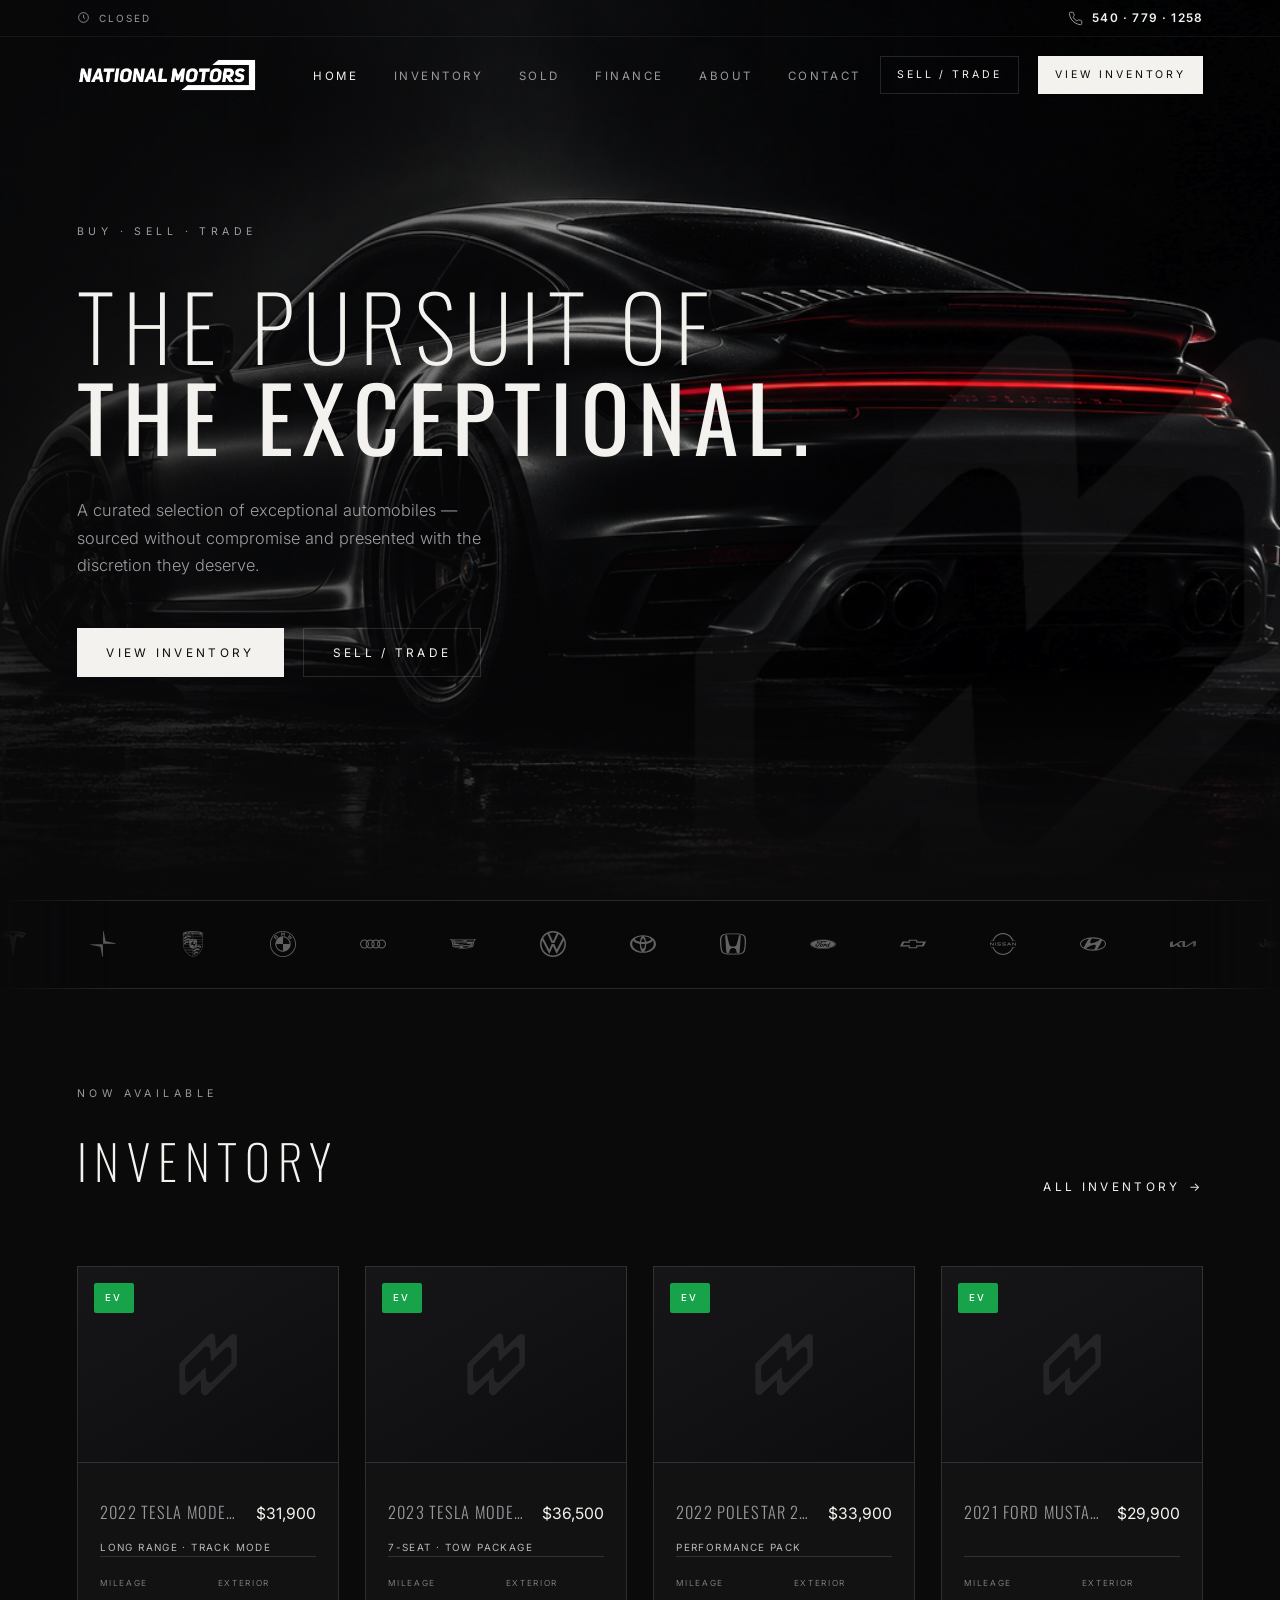
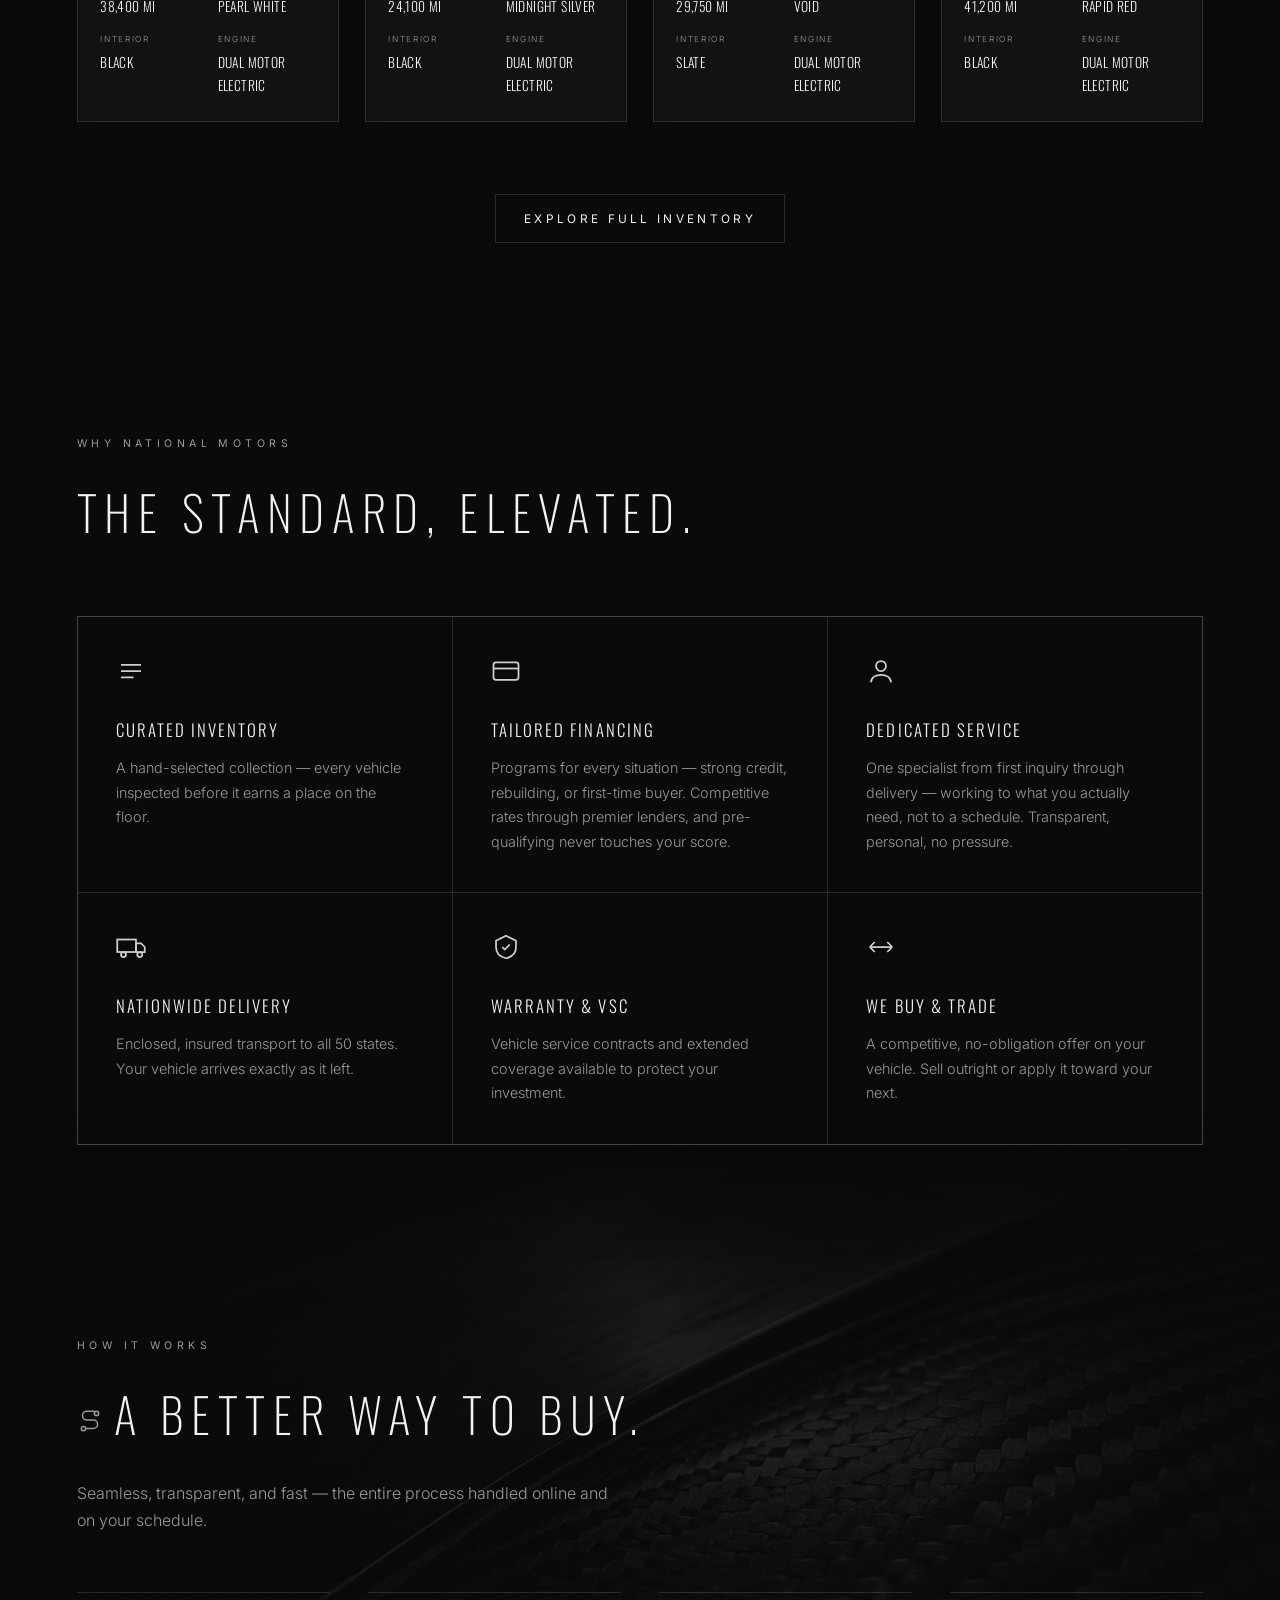
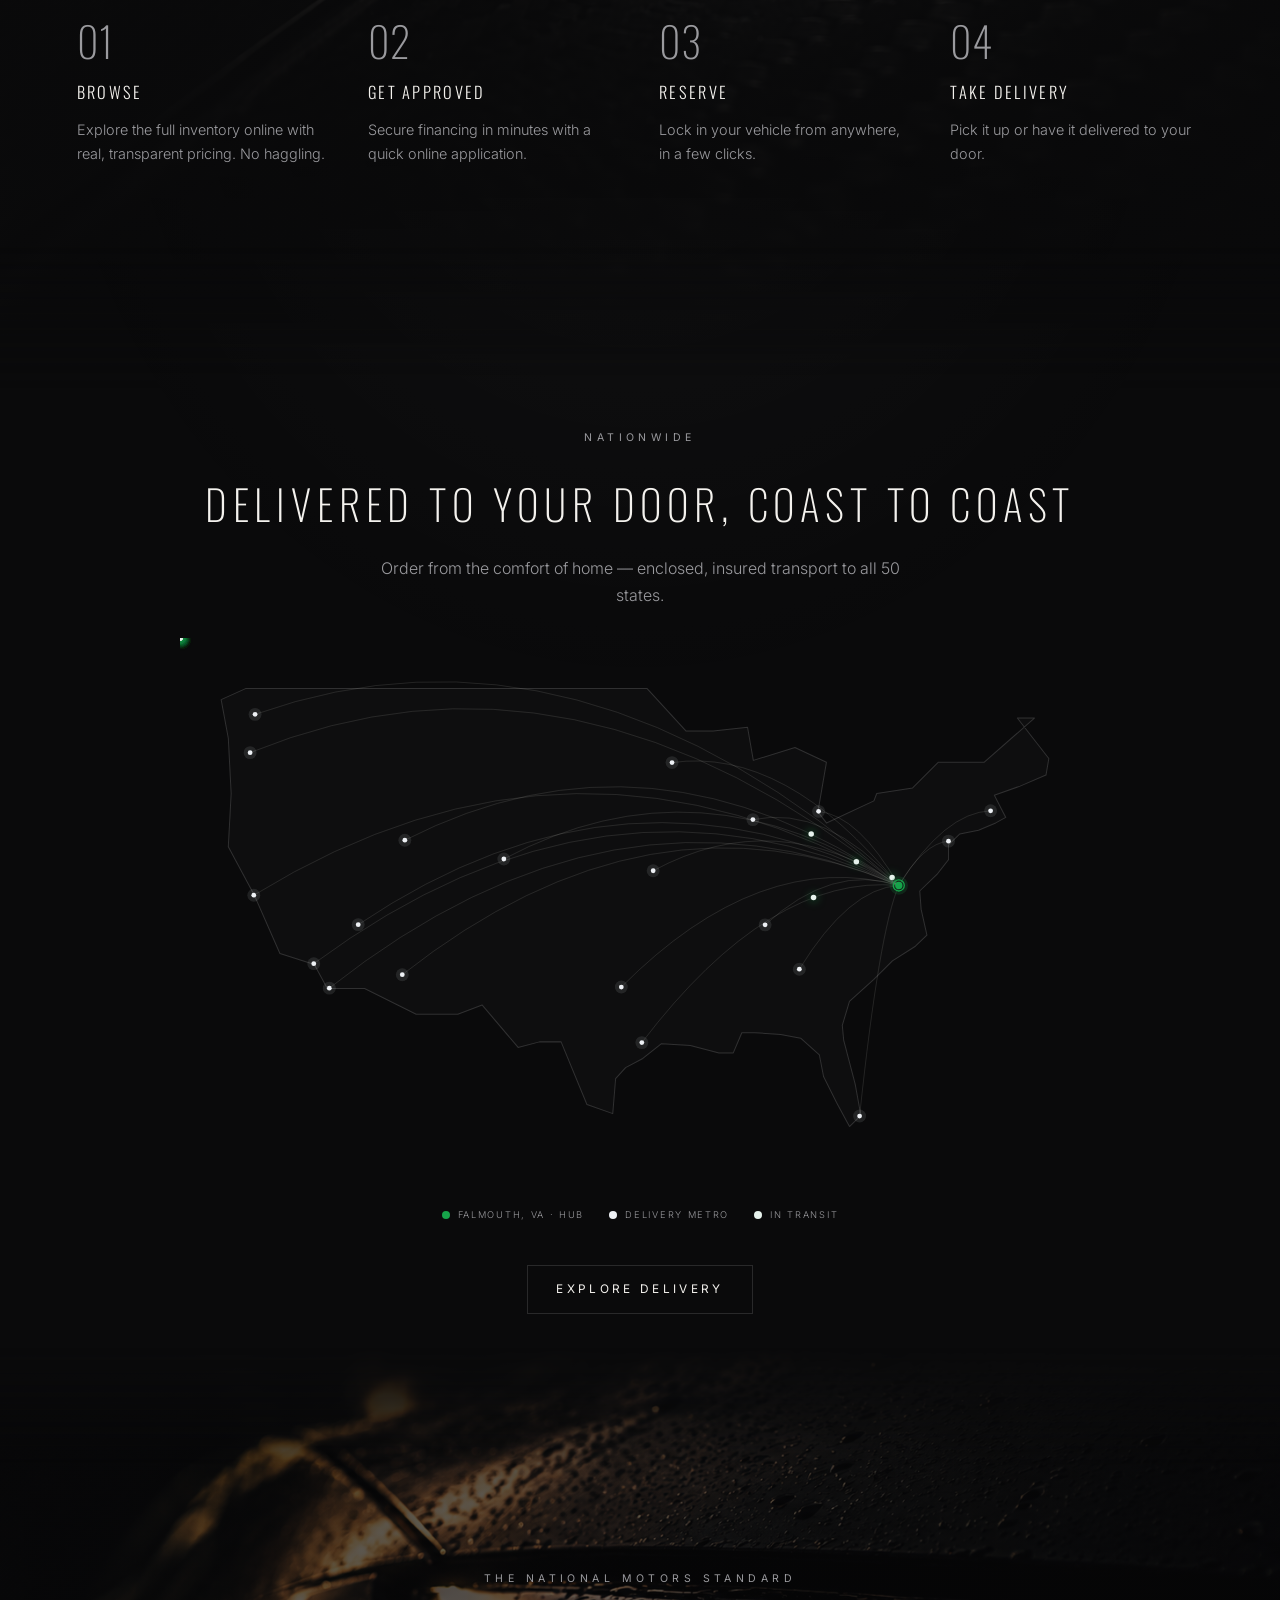
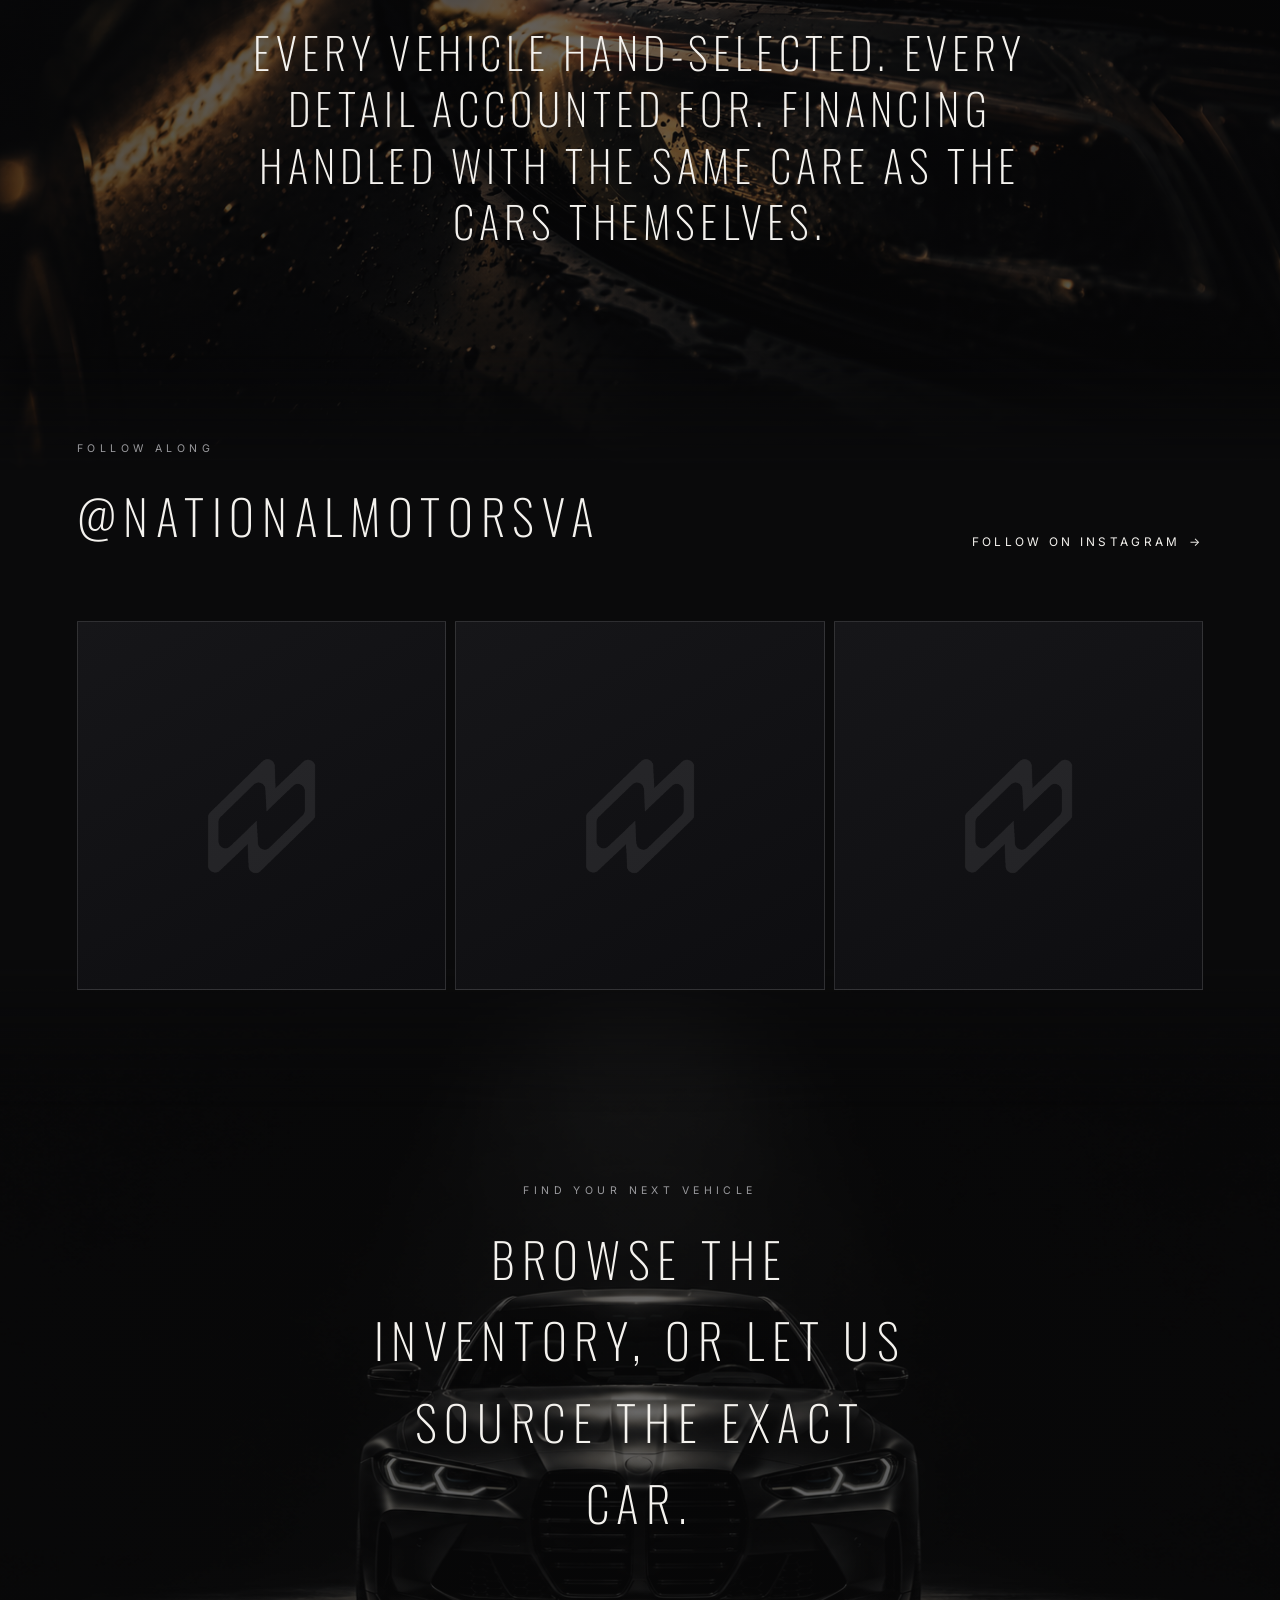
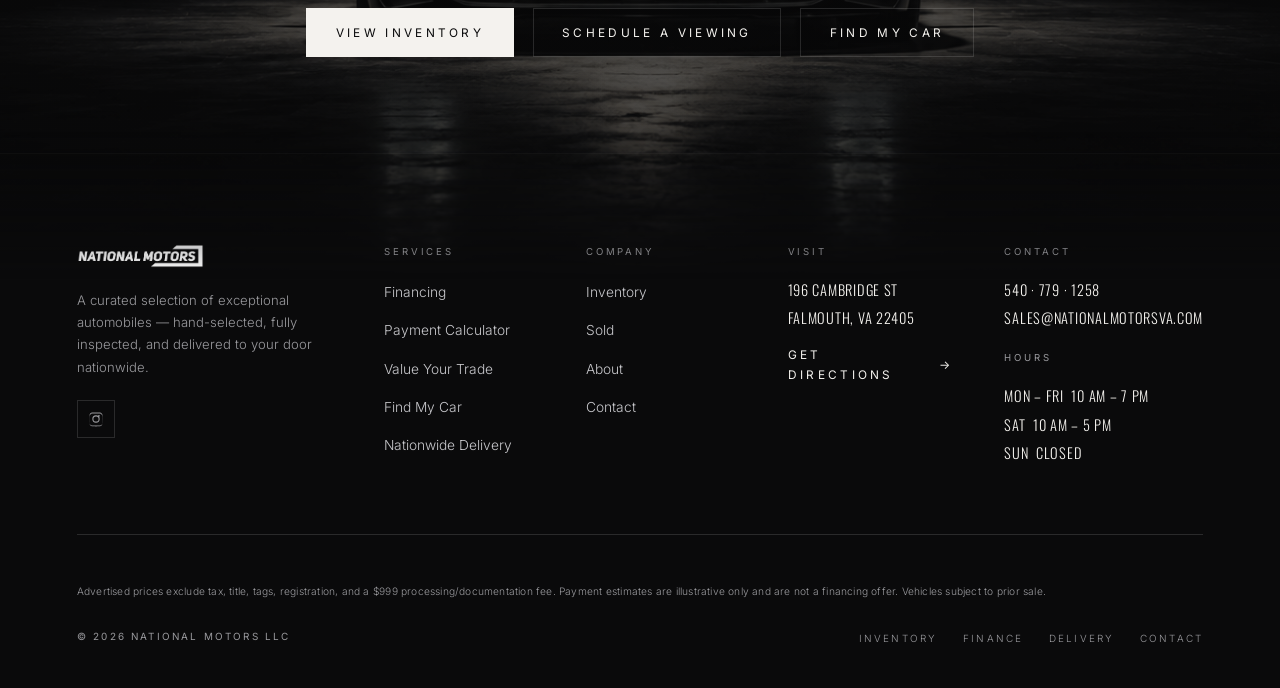
==== commit 2f31f1df: "Home: fade marquee edges, tighten rhythm, reprioritise Why cells - Mask the brand marquee at both en" ====
--- a/index.html
+++ b/index.html
@@ -1 +1 @@
-<!DOCTYPE html><html lang="en"><head><meta charset="UTF-8"><meta name="viewport" content="width=device-width, initial-scale=1"><title>National Motors | Used Cars, EVs & Financing — Fredericksburg / Falmouth, VA</title><meta name="description" content="National Motors — quality pre-owned cars, trucks, SUVs and electric vehicles (EV) with financing and nationwide delivery in the Fredericksburg / Falmouth, Virginia area."><link rel="icon" href="assets/img/favicon.png"><link rel="preconnect" href="https://fonts.googleapis.com"><link rel="preconnect" href="https://fonts.gstatic.com" crossorigin><link href="https://fonts.googleapis.com/css2?family=Inter:wght@300;400;500&family=Oswald:wght@200;300;400;500&display=swap" rel="stylesheet"><link rel="stylesheet" href="assets/css/site.css"></head><body class="home"><header id="hd"><div class="util"><div class="wrap utilrow"><span class="ustatus"><svg class="x" viewBox="0 0 24 24" fill="none" stroke="currentColor" stroke-width="1.4"><circle cx="12" cy="12" r="9"/><path d="M12 7v5l3 2"/></svg><span id="today">Open</span></span><a class="uphone" href="tel:+15407791258"><svg class="x" viewBox="0 0 24 24" fill="none" stroke="currentColor" stroke-width="1.4"><path d="M22 16.9v3a2 2 0 01-2.2 2 19.8 19.8 0 01-8.6-3 19.5 19.5 0 01-6-6 19.8 19.8 0 01-3-8.6A2 2 0 014.1 2h3a2 2 0 012 1.7c.1.9.3 1.8.6 2.6a2 2 0 01-.5 2.1L8.1 9.9a16 16 0 006 6l1.5-1.1a2 2 0 012.1-.5c.8.3 1.7.5 2.6.6a2 2 0 011.7 2z"/></svg><b>540 · 779 · 1258</b></a></div></div><div class="wrap nav"><a href="index.html"><img class="logo" src="assets/img/wordmark.png" alt="National Motors"></a><div class="right"><ul><li><a class="n active" href="index.html">Home</a></li><li><a class="n" href="inventory.html">Inventory</a></li><li><a class="n" href="sold.html">Sold</a></li><li><a class="n" href="financing.html">Finance</a></li><li><a class="n" href="about.html">About</a></li><li><a class="n" href="contact.html">Contact</a></li></ul><a class="btn small" href="sell.html">Sell / Trade</a><a class="btn small fill" href="inventory.html">View Inventory</a><button class="navtoggle" id="mt">Menu</button></div></div></header><div class="mobile" id="mm"><button class="close" id="mc">✕</button><a href="index.html">Home</a><a href="inventory.html">Inventory</a><a href="sold.html">Sold</a><a href="financing.html">Finance</a><a href="about.html">About</a><a href="contact.html">Contact</a><a href="sell.html">Sell / Trade</a></div><section class="hero"><div class="hero-media"></div><img class="hero-mark" src="assets/img/monogram.png" alt=""><div class="wrap"><span class="eyebrow">Buy · Sell · Trade</span><h1>The pursuit of<br><b>the exceptional.</b></h1><p class="sub">A curated selection of exceptional automobiles — sourced without compromise and presented with the discretion they deserve.</p><div class="cta"><a class="btn fill" href="inventory.html">View Inventory</a><a class="btn" href="sell.html">Sell / Trade</a></div></div></section><div class="marquee"><div class="marquee-track"><svg viewBox="0 0 24 24" role="img" aria-label="Tesla"><path d="M12 5.362l2.475-3.026s4.245.09 8.471 2.054c-1.082 1.636-3.231 2.438-3.231 2.438-.146-1.439-1.154-1.79-4.354-1.79L12 24 8.619 5.034c-3.18 0-4.188.354-4.335 1.792 0 0-2.146-.795-3.229-2.43C5.28 2.431 9.525 2.34 9.525 2.34L12 5.362l-.004.002H12v-.002zm0-3.899c3.415-.03 7.326.528 11.328 2.28.535-.968.672-1.395.672-1.395C19.625.612 15.528.015 12 0 8.472.015 4.375.61 0 2.349c0 0 .195.525.672 1.396C4.674 1.989 8.585 1.435 12 1.46v.003z"/></svg><svg viewBox="0 0 24 24" role="img" aria-label="Polestar"><path d="m12.549 0-.457.555v11.191h11.19l.554-.457-9.4-1.89zM.719 12.26l-.555.457L9.563 14.6l1.886 9.4.457-.555V12.26Z"/></svg><svg viewBox="0 0 24 24" role="img" aria-label="Porsche"><path d="M11.972 0A25.68 25.68 0 0 0 9.93.091a27.858 27.858 0 0 0-4.248.685 23.565 23.565 0 0 0-2.975.966l-.06.022s.118 7.243.21 10.831a9.934 9.934 0 0 0 .569 3.098 14.899 14.899 0 0 0 1.622 3.214A12.884 12.884 0 0 0 7.56 21.66a11.234 11.234 0 0 0 1.192.873 15.214 15.214 0 0 0 2.038 1.031c.233.098.436.192.62.255A4.58 4.58 0 0 0 12 24a4.58 4.58 0 0 0 .59-.182c.182-.063.387-.156.62-.255a15.22 15.22 0 0 0 2.037-1.031 11.25 11.25 0 0 0 1.194-.873 12.88 12.88 0 0 0 2.511-2.752 14.889 14.889 0 0 0 1.622-3.214 9.934 9.934 0 0 0 .57-3.098c.091-3.588.21-10.827.21-10.827a.635.635 0 0 0-.057-.026 23.564 23.564 0 0 0-2.976-.966 27.856 27.856 0 0 0-4.248-.684A26.068 26.068 0 0 0 12.031 0zm0 .361h.057c.679.008 1.288.03 1.963.09a26.585 26.585 0 0 1 4.084.663 22.53 22.53 0 0 1 2.861.937.619.619 0 0 1 .057.025l-.038 2.274a.113.113 0 0 0-.019-.01 22.55 22.55 0 0 0-2.86-.937 26.61 26.61 0 0 0-4.085-.662c-.675-.06-1.281-.1-1.96-.108h-.058c-.679.009-1.29.048-1.965.108a26.608 26.608 0 0 0-4.084.665 22.547 22.547 0 0 0-2.861.938.116.116 0 0 0-.02.01l-.038-2.281.058-.022a22.527 22.527 0 0 1 2.86-.937A26.581 26.581 0 0 1 10.01.45c.675-.06 1.284-.08 1.963-.089zm.288.216a16.633 16.633 0 0 0-.902.008c-.121.005-.288.109-.29.23l-.007.648c-.002.132.172.236.305.239.462.01.87.002 1.318.03.033.003.062.023.062.056l-.003.13a.042.042 0 0 1-.045.046c-.521 0-1.066-.025-1.593.017-.028.002-.027-.005-.028.023l-.024.384-.002.03a16.318 16.318 0 0 1 1.882 0 .32.32 0 0 0 .305-.262l.006-.627c0-.129-.158-.224-.261-.23-.442-.028-.945-.013-1.394-.025a.046.046 0 0 1-.044-.05l.009-.145c0-.028.019-.036.047-.037.444-.016 1.107.005 1.562.019a.072.072 0 0 0 .06-.07V.674c0-.017-.032-.067-.063-.068V.605a33.113 33.113 0 0 0-.9-.028zm-1.88.064c-.423.008-1.341.125-1.862.19L8.515 2.64v.023l.47-.06a.014.014 0 0 0 .01-.006.014.014 0 0 0 .003-.01v-.523l.947-.102c.083-.015.18.046.256.169a.88.88 0 0 1 .114.339l.467-.035c.01 0 .03 0 .028-.01a.988.988 0 0 0-.307-.663.316.316 0 0 0 .197-.31 4.34 4.34 0 0 0-.022-.564.32.32 0 0 0-.3-.247zm3.59.019a.404.404 0 0 0-.413.332l-.01 1.195a.312.312 0 0 0 .24.289c.61.057 1.21.112 1.89.215.011 0 .032-.007.032-.017v-.416c0-.009-.02-.028-.027-.03-.454-.057-1.053-.137-1.589-.193a.076.076 0 0 1-.058-.07v-.812c0-.034.05-.052.084-.05.529.044 1.056.14 1.584.197.014.002.036-.007.037-.021l.01-.382a.037.037 0 0 0-.029-.033 36.382 36.382 0 0 0-1.75-.204zm1.98.237c-.012 0-.022.014-.022.025-.006.274-.045 1.457-.053 1.772v.027c.155.027.326.048.453.074.014.002.035-.008.035-.022-.002-.207 0-.448-.004-.636 0-.013.006-.014.02-.012a31.392 31.392 0 0 1 1.102.22c.008 0 .052.007.052.03-.003.217-.007.4-.013.617a.041.041 0 0 0 .027.04c.145.033.283.067.42.1.037.008.043.001.044-.012.022-.451.03-1.174.036-1.784 0-.008-.003-.02-.01-.022-.153-.035-.297-.072-.453-.105-.014-.003-.022.02-.023.035-.015.223-.009.43-.026.652 0 .008 0 .012-.009.01-.37-.076-.765-.158-1.132-.227-.01-.002-.006-.02-.005-.031l.003-.653a.033.033 0 0 0-.026-.03 23.196 23.196 0 0 0-.417-.068zM7.934.92a.303.303 0 0 0-.037 0c-.543.086-1.089.201-1.64.32a.5.5 0 0 0-.23.143.322.322 0 0 0-.102.205l.004 1.118a.434.434 0 0 0 .106.266.24.24 0 0 0 .204.11 38.518 38.518 0 0 1 1.633-.323.497.497 0 0 0 .268-.166.362.362 0 0 0 .098-.23L8.236 1.2a.28.28 0 0 0-.11-.198.303.303 0 0 0-.191-.08zm2.157.197a.076.076 0 0 1 .08.069l.003.189a.172.172 0 0 1-.14.166l-1.062.104-.009-.008V1.23l.009-.004 1.111-.108a.076.076 0 0 1 .008 0zm-2.52.29a.167.167 0 0 1 .078.022.117.117 0 0 1 .054.106l-.009.704a.125.125 0 0 1-.049.105.291.291 0 0 1-.12.047 61.16 61.16 0 0 1-.997.19.106.106 0 0 1-.088-.017.133.133 0 0 1-.03-.1v-.726a.143.143 0 0 1 .04-.097.243.243 0 0 1 .12-.06c.29-.054.67-.129.968-.172a.167.167 0 0 1 .033-.002zm10.81 0l-.001.001c-.008 0-.008.012-.008.019-.014.606-.03 1.167-.035 1.773 0 .013.006.03.018.033a22.245 22.245 0 0 1 2.158.7c.032.011.031-.013.031-.022.003-.138.01-.278.003-.416a.041.041 0 0 0-.025-.033 16.602 16.602 0 0 0-1.66-.541.028.028 0 0 1-.019-.026l.008-.18c0-.008.014-.01.022-.008a21.848 21.848 0 0 1 1.67.542c.01.003.01-.01.01-.019a5.121 5.121 0 0 0 0-.468.029.029 0 0 0-.02-.026 21.457 21.457 0 0 0-1.638-.523c-.008-.002-.018-.01-.018-.018v-.192c0-.008.013-.013.021-.01.564.144 1.184.36 1.615.519.038.014.06.008.06-.027 0-.157.006-.168-.002-.324-.002-.02-.004-.04-.022-.047a21.383 21.383 0 0 0-2.169-.707zm-12.97.064a.365.365 0 0 0-.084.009c-.65.166-1.303.414-1.956.652a.063.063 0 0 0-.03.052V3.65l.003.33s.471-.177.573-.21c.013-.004.013-.017.013-.031l-.01-.52c0-.015.002-.037.016-.04l1.625-.502a.306.306 0 0 0 .138-.101.237.237 0 0 0 .052-.156l-.017-.683a.272.272 0 0 0-.119-.197.365.365 0 0 0-.204-.068zm-.286.496c.036-.01.07.031.072.063a1.86 1.86 0 0 1 .012.25c-.001.045-.066.097-.11.11l-1.184.386c-.011.004-.031 0-.031-.012l.002-.358c0-.017.02-.031.036-.036a10.796 10.796 0 0 1 1.203-.403zm6.967.981c.653.01 1.246.03 1.9.088a26.591 26.591 0 0 1 4.083.663 22.501 22.501 0 0 1 2.861.937.107.107 0 0 1 .014.007 89.441 89.441 0 0 0-.007.448h-8.851zm-.317.002l-.001 4.618H8.827c-.043-.004-.015-.023.015-.052a1.71 1.71 0 0 1 .715-.312c.022-.002.028-.014-.003-.054a.898.898 0 0 0-.93-.212.985.985 0 0 0-.624.603.04.04 0 0 1-.04.031 6.734 6.734 0 0 1-.47.013c-.025 0-.037-.032-.035-.056a.737.737 0 0 1 .343-.484 1.1 1.1 0 0 1 .519-.178.04.04 0 0 0 .02-.063.515.515 0 0 0-.105-.093.758.758 0 0 0-.504-.077 1.053 1.053 0 0 0-.948.964c-.01.06.006.074-.053.094-.112.038-.322.064-.434.088-.02.003-.05-.043-.045-.063a1.309 1.309 0 0 1 .244-.522 1.006 1.006 0 0 1 .342-.291c.026-.013.05-.044.026-.064-.253-.22-.771.012-.98.241a1.37 1.37 0 0 0-.275.91c0 .016.014.041 0 .047a4.942 4.942 0 0 1-.4.15c-.012.003-.014-.028-.016-.04a.93.93 0 0 1 .147-.677.661.661 0 0 1 .244-.241c.01-.006.008-.018 0-.028-.115-.149-.569-.042-.708.094-.32.312-.297.615-.312 1.097-.001.023-.03.111-.056.123a.57.57 0 0 1-.184.07c-.021.006-.023.014-.028-.007a.39.39 0 0 0-.57-.222.356.356 0 0 0-.077.532c.015.017.02.034-.003.041a.42.42 0 0 0-.275.534.336.336 0 0 0 .296.21.628.628 0 0 0 .37-.108.043.043 0 0 1 .06.01.386.386 0 0 0 .531.124c.162-.107.234-.273.114-.559-.007-.016.02-.046.034-.054a6.615 6.615 0 0 1 3.144-.88 1.78 1.78 0 0 1 .456.101.094.094 0 0 1 .023.008l.002.941a.19.19 0 0 1-.034.025 1.005 1.005 0 0 0-.432.55c-.004.017-.006.021-.035.024-.193.019-.399.047-.591.062-.011.002-.032-.019-.028-.03a1.87 1.87 0 0 1 .725-.908.057.057 0 0 0 .01-.067.375.375 0 0 0-.168-.093 1.087 1.087 0 0 0-.895.362 1.418 1.418 0 0 0-.312.875c-.001.022.003.058-.019.065-.124.039-.261.074-.39.11-.015.004-.035-.011-.038-.027a1.006 1.006 0 0 1 .486-1.03c.051-.04-.038-.102-.102-.102a.963.963 0 0 0-.913.53 1.301 1.301 0 0 0-.03.793c.003.023.019.063-.006.069-.079.019-.265.09-.323.108-.021.007-.035-.003-.047-.03a1.041 1.041 0 0 1-.021-.488 1.102 1.102 0 0 1 .268-.493c.008-.01.011-.032 0-.037a.54.54 0 0 0-.378-.025.74.74 0 0 0-.477.38c-.159.297-.118.583.051 1.005.008.02.018.058 0 .07l-.137.08c-.017.013-.032.002-.044-.015-.055-.078-.124-.202-.21-.24a.415.415 0 0 0-.428.035.406.406 0 0 0-.12.431.875.875 0 0 0 .1.152c.01.014-.001.036-.013.047-.059.052-.14.09-.188.14a.395.395 0 0 0-.01.471.365.365 0 0 0 .45.123 1.624 1.624 0 0 0 .232-.122c.027-.018.045-.051.07-.025a.546.546 0 0 0 .224.153.427.427 0 0 0 .354-.062.305.305 0 0 0 .168-.338.875.875 0 0 0-.143-.27c-.033-.035-.035-.033 0-.054a7.435 7.435 0 0 1 1.66-.724 5.024 5.024 0 0 1 1.69-.207h.046l.003 1.949H3.206c-.054-2.133-.116-5.51-.156-7.836a.113.113 0 0 1 .014-.007 22.499 22.499 0 0 1 2.86-.937 26.59 26.59 0 0 1 4.084-.663 23.38 23.38 0 0 1 1.768-.086zm-3.088.816a1.237 1.237 0 0 0-.693.232c-.286.188-.456.773-.49.982a.044.044 0 0 1-.04.036 5.998 5.998 0 0 0-.676.125c-.007.001-.012-.01-.012-.017a.983.983 0 0 1 .258-.59 3.506 3.506 0 0 1 .493-.396c.013-.011.004-.045-.012-.051a1.035 1.035 0 0 0-.797.012 1.129 1.129 0 0 0-.675.867 2.062 2.062 0 0 0-.029.41c.002.017-.03.018-.045.023-.246.077-.504.167-.71.236-.01.004-.039.002-.039-.01a1.168 1.168 0 0 1 .175-.655c.12-.195.343-.305.505-.469.011-.012.028-.044.011-.051-.41-.165-.797.004-1.124.375a1.395 1.395 0 0 0-.2 1.124c.009.036 0 .075-.019.083a1.805 1.805 0 0 1-.23.089.025.025 0 0 1-.033-.02c-.093-.296-.44-.238-.597-.148a.361.361 0 0 0-.139.489.031.031 0 0 1-.01.044.442.442 0 0 0-.205.596.352.352 0 0 0 .428.137 1.208 1.208 0 0 0 .246-.129.027.027 0 0 1 .03.004.393.393 0 0 0 .566.08c.115-.082.16-.096.204-.244a.39.39 0 0 0-.09-.3c-.012-.01-.001-.04.013-.047A9.692 9.692 0 0 1 8.947 5.51a2.35 2.35 0 0 1 1.446.553.072.072 0 0 0 .062.031.098.098 0 0 0 .054-.056.66.66 0 0 0-.204-.678 1.21 1.21 0 0 0-.612-.344c-.012-.003-.02-.029-.01-.037a.968.968 0 0 1 .335-.22 3.587 3.587 0 0 1 .605-.05c.014-.001.035-.015.03-.028a.606.606 0 0 0-.527-.4 1.325 1.325 0 0 0-.693.1 1.118 1.118 0 0 0-.5.553.036.036 0 0 1-.032.02 12.139 12.139 0 0 0-.594-.007c-.014 0-.035 0-.035-.014a.943.943 0 0 1 .255-.517 1.989 1.989 0 0 1 .68-.386c.019-.006.04-.036.029-.051a.549.549 0 0 0-.201-.17 1.237 1.237 0 0 0-.347-.041zm3.405 1.607h8.845c-.012.686-.025 1.433-.04 2.195h-8.805zM8.681 7.801l6.666.003a.016.016 0 0 1 .017.013l-.002 5.138a2.354 2.354 0 0 1-.143.764 3.327 3.327 0 0 1-1.44 1.725 3.468 3.468 0 0 1-1.74.491 3.512 3.512 0 0 1-2.26-.86 3.078 3.078 0 0 1-1.105-2.31L8.667 7.82c0-.013.001-.019.014-.019zm6.994.086h5.217c-.012.645-.025 1.296-.034 1.926h-5.183V8.318zm-6.839.071c-.013 0-.014.005-.014.018l.007 4.753a2.97 2.97 0 0 0 1.054 2.225 3.333 3.333 0 0 0 2.153.827 3.284 3.284 0 0 0 1.66-.473 3.193 3.193 0 0 0 1.374-1.66 2.28 2.28 0 0 0 .136-.734l.002-4.94a.015.015 0 0 0-.016-.014zm4.436.304a.101.101 0 0 1 .001 0 .11.11 0 0 1 .087.071l.242.715a.079.079 0 0 1-.003.07.066.066 0 0 1-.054.024.065.065 0 0 1-.063-.044l-.038-.125h-.33l-.036.128c-.01.04-.04.044-.071.044a.063.063 0 0 1-.044-.028.057.057 0 0 1-.01-.052l.232-.728a.101.101 0 0 1 .087-.075zm-.763.007a.226.226 0 0 1 .023 0 .232.232 0 0 1 .235.157.046.046 0 0 1-.031.059.053.053 0 0 1-.07-.02.166.166 0 0 0-.132-.09.151.151 0 0 0-.133.1.498.498 0 0 0-.055.222.524.524 0 0 0 .046.228.159.159 0 0 0 .154.102.233.233 0 0 0 .166-.243v-.039h-.135a.057.057 0 0 1-.059-.063c0-.023.007-.05.059-.05h.192c.064 0 .073.048.073.09a.792.792 0 0 1-.011.152.399.399 0 0 1-.15.236.301.301 0 0 1-.15.043.257.257 0 0 1-.227-.145.618.618 0 0 1-.073-.31.577.577 0 0 1 .08-.304.226.226 0 0 1 .198-.125zm-2.988.002a.318.318 0 0 1 .004 0c.183.002.243.111.243.15 0 .035-.061.08-.095.039a.2.2 0 0 0-.157-.068.143.143 0 0 0-.15.096.114.114 0 0 0 .094.135.61.61 0 0 1 .267.08h-.001a.202.202 0 0 1 .081.18.247.247 0 0 1-.067.175.327.327 0 0 1-.247.088.297.297 0 0 1-.263-.14c-.004-.01-.01-.063.034-.078a.084.084 0 0 1 .082.026.239.239 0 0 0 .156.063.223.223 0 0 0 .148-.05.105.105 0 0 0 .024-.116.219.219 0 0 0-.193-.098.25.25 0 0 1-.172-.07.25.25 0 0 1-.069-.196.219.219 0 0 1 .1-.163.318.318 0 0 1 .181-.053zm1.649 0a.06.06 0 0 1 .001 0 .06.06 0 0 1 .006 0h.355a.06.06 0 1 1 0 .12l-.114.002v.682a.063.063 0 0 1-.125 0v-.683h-.116a.06.06 0 0 1-.007-.12zm.56 0a.06.06 0 0 1 .001 0 .06.06 0 0 1 .006 0h.354a.06.06 0 1 1 0 .12l-.114.002v.682a.063.063 0 0 1-.125 0v-.683h-.115a.06.06 0 0 1-.007-.12zm2.74 0a.06.06 0 0 1 .002 0 .06.06 0 0 1 .006 0h.353a.06.06 0 1 1 0 .12l-.112.002v.682a.063.063 0 0 1-.125 0v-.683h-.116a.06.06 0 0 1-.007-.12zm-.677.004a.063.063 0 0 1 .012 0h.19a.364.364 0 0 1 .208.058.278.278 0 0 1 .108.206.235.235 0 0 1-.071.198.305.305 0 0 1-.117.075l-.02.007.158.2a.086.086 0 0 1 .023.056c-.002.032-.023.05-.06.05a.066.066 0 0 1-.056-.027l-.187-.258h-.117v.23a.059.059 0 0 1-.063.067.06.06 0 0 1-.062-.067v-.726a.073.073 0 0 1 .016-.05.063.063 0 0 1 .038-.019zm-3.87.002a.06.06 0 0 1 .003 0h.357a.06.06 0 0 1 0 .121h-.116v.684a.063.063 0 0 1-.125 0v-.684h-.116a.06.06 0 0 1-.003-.12zm.583 0a.063.063 0 0 1 .002 0 .063.063 0 0 1 .065.064v.471a.258.258 0 0 0 .037.151.146.146 0 0 0 .127.056.138.138 0 0 0 .125-.056.265.265 0 0 0 .035-.15V8.34h.001a.063.063 0 0 1 .125 0v.432a.474.474 0 0 1-.056.262.25.25 0 0 1-.228.104.26.26 0 0 1-.23-.104.456.456 0 0 1-.061-.262V8.34a.063.063 0 0 1 .058-.063zm3.354.115v.328h.13a.18.18 0 0 0 .2-.174.15.15 0 0 0-.051-.109.178.178 0 0 0-.13-.045zm-.584.015l-.136.469h.278zm-1.14 1.005c.011 0 .021.002.022.011.002.018-.016.029-.042.042a.206.206 0 0 0-.094.08.31.31 0 0 0-.039.163.115.115 0 0 0 .063.079.298.298 0 0 0 .142.028.502.502 0 0 0 .215-.063.581.581 0 0 1 .276-.02.341.341 0 0 1 .194.063c.024.017.02.038.011.04-.014.005-.029-.012-.044-.01a.674.674 0 0 0-.142.03c-.06.027-.087.037-.116.09a.099.099 0 0 0-.007.073c.01.024.035.04.04.057a.446.446 0 0 0 .064.125.205.205 0 0 0 .03.023 2.668 2.668 0 0 1 .282.243.26.26 0 0 1 .04.093c.003.012-.007.03-.018.025a.255.255 0 0 1-.036-.029.178.178 0 0 0-.053-.039.368.368 0 0 0-.176-.025c-.027 0-.081.024-.05.036a.357.357 0 0 1 .132.116.43.43 0 0 1 .107.31c0 .006-.012.01-.015.006a.359.359 0 0 0-.102-.109.324.324 0 0 0-.21-.062c-.015.001-.06 0-.055.014a1.19 1.19 0 0 1 .123.191.562.562 0 0 1 .039.276c-.001.005-.02.01-.023.005a.61.61 0 0 0-.077-.076.349.349 0 0 0-.094-.06.29.29 0 0 0-.204.028.325.325 0 0 0-.13.132.492.492 0 0 0-.062.205.46.46 0 0 0 .042.257.368.368 0 0 0 .19.164.955.955 0 0 0 .334.044c.139.005.278-.016.417-.02a1.943 1.943 0 0 1 .396.003.88.88 0 0 1 .3.12 2.64 2.64 0 0 1 .215.183c.008.006.026-.003.035-.009a.462.462 0 0 0 .131-.233.346.346 0 0 0-.056-.246c-.047-.085-.116-.18-.17-.27a2.962 2.962 0 0 1-.202-.296.305.305 0 0 1-.017-.221.238.238 0 0 1 .107-.128c.011-.007.022.006.017.021a.184.184 0 0 0-.008.112.32.32 0 0 0 .089.14c.013.01.047-.005.055-.021.018-.043.007-.11.023-.154a.619.619 0 0 1 .108-.226 1.47 1.47 0 0 1 .36-.196c.033-.019.054-.105.091-.091.037.013.017.1-.011.142-.04.062-.087.1-.131.156a1.536 1.536 0 0 0-.157.247.222.222 0 0 0-.029.137.14.14 0 0 0 .073.094c.022.01.05-.01.07-.025a.385.385 0 0 0 .097-.103c.023-.038.01-.089.032-.128.006-.009.03-.007.037 0a.139.139 0 0 1 .044.084.393.393 0 0 1-.01.113c-.003.008-.024.027-.031.045a.244.244 0 0 1-.02.04c-.036.063-.078.116-.125.126-.01.001-.017.021-.01.03a.391.391 0 0 0 .113.132.198.198 0 0 0 .152.01c.027-.008.048-.027.079-.037.013-.004.005.004.005.017a.27.27 0 0 1-.015.086.19.19 0 0 1-.075.083.395.395 0 0 1-.166.05c-.027.005-.068.025-.058.051a.256.256 0 0 0 .042.085.122.122 0 0 0 .08.039.205.205 0 0 0 .125-.036c.04-.026.061-.074.096-.108.007-.006.026 0 .026.01a.36.36 0 0 1-.041.158.497.497 0 0 1-.128.138c-.015.013-.033.029-.033.049a.2.2 0 0 0 .044.084.134.134 0 0 0 .083.054.269.269 0 0 0 .1 0c.013 0 .01.023-.001.031a.253.253 0 0 1-.117.068.25.25 0 0 1-.128.008c-.081-.02-.134-.05-.214-.073a.23.23 0 0 0-.135-.009.227.227 0 0 0-.106.083.133.133 0 0 0-.03.064c-.006.063.025.13.005.192a1.415 1.415 0 0 1-.081.234 1.314 1.314 0 0 1-.115.165c-.04.054-.093.074-.12.133a.638.638 0 0 1-.038.063.515.515 0 0 0-.058.229.452.452 0 0 0 .085.209l.153.237a.149.149 0 0 1 .009.083.088.088 0 0 1-.044.07.893.893 0 0 0-.419.527l-.002.013v.004a.106.106 0 0 1-.021.042.334.334 0 0 1-.19.096c-.055.015-.11.029-.165.046a.077.077 0 0 0-.044.031.08.08 0 0 0 .009.097.137.137 0 0 1 .03.071.063.063 0 0 1-.013.042.108.108 0 0 1-.028.022.865.865 0 0 1-.216.087c-.05.011-.086-.002-.07-.059a3.075 3.075 0 0 1 .098-.293.42.42 0 0 1 .133-.14 2.289 2.289 0 0 1 .212-.162.411.411 0 0 0 .119-.126 3.299 3.299 0 0 1 .19-.275.163.163 0 0 0 .029-.129.246.246 0 0 0-.142-.185 1.052 1.052 0 0 0-.085-.034.534.534 0 0 1-.246-.175.09.09 0 0 0-.062-.04c-.063.002-.081.09-.083.138a1.17 1.17 0 0 0 .004.212.18.18 0 0 1 .004.072.055.055 0 0 1-.039.034 2.74 2.74 0 0 0-.565.279.24.24 0 0 0-.063.07l-.017.029a.187.187 0 0 1-.223.08.5.5 0 0 0-.044-.011.094.094 0 0 0-.064.017.162.162 0 0 0-.041.036.06.06 0 0 0-.01.019v.006a.057.057 0 0 0 0 .008.07.07 0 0 0 .004.017l.022.06a.066.066 0 0 1-.038.096.881.881 0 0 1-.203.055c-.04.005-.075-.01-.065-.057a1.1 1.1 0 0 1 .07-.237.094.094 0 0 1 .057-.06.79.79 0 0 0 .179-.14.266.266 0 0 1 .169-.073.512.512 0 0 0 .262-.1 1.73 1.73 0 0 0 .225-.186.37.37 0 0 0-.006-.46l-.02-.035c-.019-.03-.03-.073-.046-.104a.24.24 0 0 1-.039-.104c0-.068.027-.133.031-.201a.024.024 0 0 0-.016-.025.488.488 0 0 0-.137-.03 2.677 2.677 0 0 1-.56.006 1.423 1.423 0 0 1-.39-.18c-.053-.033-.085-.07-.139-.101-.014-.008-.015-.005-.028.006a.672.672 0 0 1-.459.125h-.002a1.766 1.766 0 0 1-.294-.077c-.073-.027-.19-.074-.26-.015-.029.025-.022.06-.022.093a1.244 1.244 0 0 1-.01.305.038.038 0 0 0 .003.032.044.044 0 0 0 .006.006.136.136 0 0 0 .036.02l.01.004c.028.01.033.023.05.058a.196.196 0 0 1 .016.062.159.159 0 0 1-.003.062.544.544 0 0 1-.009.039.207.207 0 0 0 .008.135.115.115 0 0 0 .042.053.073.073 0 0 0 .01.004.063.063 0 0 0 .01.003.068.068 0 0 0 .01 0h.01a.074.074 0 0 0 .02-.008l.004-.002a.05.05 0 0 1 .035-.012.046.046 0 0 1 .01.003.08.08 0 0 1 .063.074.484.484 0 0 1-.046.221.058.058 0 0 1-.077.03l-.018-.007a.445.445 0 0 1-.14-.117.19.19 0 0 1-.049-.112.12.12 0 0 0-.028-.082.09.09 0 0 0-.032-.016.144.144 0 0 1-.07-.046.268.268 0 0 1-.052-.219 1.5 1.5 0 0 0-.046-.64.149.149 0 0 1 .002-.108l.016-.043a.148.148 0 0 1 .007-.016.06.06 0 0 1 .042-.032.167.167 0 0 1 .029-.003 1.516 1.516 0 0 0 .45-.07.152.152 0 0 1 .062-.01.89.89 0 0 0 .073.002c.03 0 .06-.027.024-.05a.847.847 0 0 1-.084-.087.046.046 0 0 0-.052-.022.072.072 0 0 0-.01.005l-.009.005a.098.098 0 0 1-.152-.029.824.824 0 0 1-.087-.202.555.555 0 0 0-.109-.238.235.235 0 0 0-.19-.063.216.216 0 0 0-.13.098l-.063.088a.144.144 0 0 0-.031.067.107.107 0 0 0 0 .016.14.14 0 0 0 .008.032.133.133 0 0 1-.039.154l-.094.075a.087.087 0 0 0-.03.06.527.527 0 0 1-.012.06.13.13 0 0 0-.003.045.088.088 0 0 0 .002.012.081.081 0 0 0 .031.04.156.156 0 0 1 .013.012.074.074 0 0 1 .012.017.06.06 0 0 1-.012.07.219.219 0 0 1-.024.021.753.753 0 0 1-.19.108.098.098 0 0 1-.026.006c-.038.003-.05-.026-.052-.06-.003-.044-.003-.089-.003-.134a.207.207 0 0 1 .057-.137.36.36 0 0 0 .072-.225.197.197 0 0 1 .04-.13.305.305 0 0 0 .057-.09.257.257 0 0 1 .039-.066 3.861 3.861 0 0 0 .281-.384c.054-.086.155-.192.237-.073a.357.357 0 0 0 .078.084 2.395 2.395 0 0 0 .259.164c.094.053.109-.042.125-.121v-.003a.331.331 0 0 1 .038-.092 1.26 1.26 0 0 1 .202-.247c.043-.038.105-.076.15-.113.018-.016.023-.018.03-.04.009-.022.024-.05.034-.078.01-.027.015-.055.024-.076a.344.344 0 0 0 .044-.098v-.003a.023.023 0 0 0 0-.005v-.007l-.003-.007a.05.05 0 0 0-.021-.024.18.18 0 0 0-.102-.026h-.003a.384.384 0 0 0-.148.031.106.106 0 0 0-.054.054.226.226 0 0 1-.042.063.098.098 0 0 1-.13.006c-.024-.016-.014-.043 0-.063a.414.414 0 0 0 .035-.05.042.042 0 0 0 .005-.025v-.004l-.002-.005a.031.031 0 0 0-.005-.006.046.046 0 0 0-.045-.007.98.98 0 0 0-.083.027.064.064 0 0 1-.094-.047.174.174 0 0 1-.003-.055.055.055 0 0 1 .04-.05c.02-.006.05-.017.046-.042a.079.079 0 0 1 0-.023.052.052 0 0 1 .012-.024.14.14 0 0 1 .03-.025 3.869 3.869 0 0 0 .32-.234.05.05 0 0 1 .064-.01l.01.006a.223.223 0 0 0 .151.02.046.046 0 0 0 .041-.03.025.025 0 0 0 0-.005v-.005l-.002-.006-.003-.004a.071.071 0 0 0-.035-.021l-.058-.021a.269.269 0 0 1-.052-.025.053.053 0 0 1-.025-.059c.023-.113.147-.114.241-.105h.004a.505.505 0 0 0 .14-.022c.06-.021.106-.067.163-.094.057-.027.117-.057.176-.08.018-.006.033-.002.049-.009a.091.091 0 0 0 .035-.025.965.965 0 0 1 .142-.163.822.822 0 0 1 .236-.092.107.107 0 0 1 .03-.006zm-.425.557a.219.219 0 0 0-.105.026c-.009.005-.015.016-.008.024.018.021.049.03.07.05a.16.16 0 0 1 .035.046c.009.019.024.04.033.06a1.296 1.296 0 0 1 .045.123 1.227 1.227 0 0 1 .05.209c.01.057.007.117.01.175v.081c-.001.023-.001.047-.003.07a1.143 1.143 0 0 0-.004.098v.08c.002.07.013.12.044.12a.18.18 0 0 0 .084-.019.175.175 0 0 0 .085-.148 2.026 2.026 0 0 0-.003-.576.51.51 0 0 0-.188-.362.219.219 0 0 0-.144-.057zm3.96.161h5.177c-.017.825-.034 1.6-.05 2.263h-5.13l.004-1.862zm-.006 2.544h5.123a9.697 9.697 0 0 1-.545 2.911 14.495 14.495 0 0 1-1.56 3.118 12.45 12.45 0 0 1-2.415 2.669 10.809 10.809 0 0 1-1.147.848 14.592 14.592 0 0 1-1.96.999c-.224.096-.418.186-.596.247-.193.065-.358.125-.474.156v-.115l.003-7.295a3.552 3.552 0 0 0 .316-.023c.005.015.016.057.031.1a.333.333 0 0 0 .219.166.317.317 0 0 0 .306-.107.373.373 0 0 0 .388.067.235.235 0 0 0 .175-.227.43.43 0 0 0-.033-.208l-.036-.066a3.925 3.925 0 0 0 .744-.41l.02-.006c.373-.094 1.872-.631 2.791-.643a3.28 3.28 0 0 1 1.627.39 2.792 2.792 0 0 1 .682.56c.006.009.013.028.037.032a.036.036 0 0 0 .034-.022 1.139 1.139 0 0 0 .079-.516c-.02-.282-.3-.486-.383-.57-.003-.003-.01-.021.02-.041a.674.674 0 0 1 .105-.085.983.983 0 0 1 .562-.212c.03.003.02-.04.012-.076-.058-.25-.415-.412-.79-.354a.963.963 0 0 0-.613.417c-.007.011-.042.027-.056.013a2.926 2.926 0 0 0-.369-.107c-.045-.01-.021-.044-.019-.05a1.003 1.003 0 0 1 .304-.337 1.125 1.125 0 0 1 .494-.224c.022 0 .022-.03.016-.04a.55.55 0 0 0-.375-.302.844.844 0 0 0-.78.14 1.397 1.397 0 0 0-.445.673c-.014.02-.018.036-.036.032-.099-.02-.345-.007-.367-.022-.015-.007-.012-.03-.009-.045a.91.91 0 0 1 .222-.38.882.882 0 0 1 .364-.286.055.055 0 0 0 .01-.094.98.98 0 0 0-1.22.263 2.192 2.192 0 0 0-.304.696c-.002.009-.017.036-.036.036l-.508.112-.083.019-.022.023a3.29 3.29 0 0 0 .497-1.65zm-12.45.085h5.19v.09a3.145 3.145 0 0 0 .837 2.098H3.556a9.74 9.74 0 0 1-.342-2.188zm.415 2.443h5.863a2.566 2.566 0 0 0 .112.1 3.897 3.897 0 0 0 2.17.898v1.21h-7.22a13.789 13.789 0 0 1-.8-1.827 10.401 10.401 0 0 1-.125-.38zm10.584.29l-.01.012h-.002l-.002-.002a3.29 3.29 0 0 0 .015-.01zm1.738.185a.911.911 0 0 0-.507.155.934.934 0 0 0-.392.41 2.65 2.65 0 0 0-.172.775.063.063 0 0 1-.038.035 2.897 2.897 0 0 0-.335.087.026.026 0 0 1-.023-.02 1.105 1.105 0 0 1 .15-.727.886.886 0 0 1 .218-.263.037.037 0 0 0-.017-.068.98.98 0 0 0-.648.114.888.888 0 0 0-.452.667 1.589 1.589 0 0 0 .042.594c0 .006.006.027-.016.031-.076.037-.282.145-.355.18-.005.002-.019.005-.022-.006a.58.58 0 0 0-.268-.358.526.526 0 0 0-.446.022.548.548 0 0 0-.216.224.375.375 0 0 0 .127.455c.006.006.017.02 0 .025-.09.049-.092.06-.16.161a.428.428 0 0 0 .052.45.465.465 0 0 0 .7.082c.004-.003.018.005.025.02a.548.548 0 0 0 .143.151.463.463 0 0 0 .455 0 .413.413 0 0 0 .21-.415.378.378 0 0 0-.111-.262c-.013-.016 0-.024.034-.046a5.404 5.404 0 0 1 1.96-.666 3.121 3.121 0 0 1 1.076.022 1.504 1.504 0 0 1 .629.312 2.841 2.841 0 0 1 .406.402.164.164 0 0 0 .117-.025.66.66 0 0 0 .014-.517 1.604 1.604 0 0 0-.384-.59c-.003-.002-.003-.013-.003-.02-.004-.03.015-.045.052-.079a1.211 1.211 0 0 1 .562-.297c.027-.002.038-.022.02-.053a.656.656 0 0 0-.808-.298h-.001a.916.916 0 0 0-.454.416c-.006.011-.022.05-.037.038-.09-.008-.242-.032-.331-.04-.041-.002-.025-.039-.024-.045a.744.744 0 0 1 .194-.316 1.176 1.176 0 0 1 .444-.318.021.021 0 0 0 .016-.031.627.627 0 0 0-.465-.229.81.81 0 0 0-.617.238 1.255 1.255 0 0 0-.337.74c-.009.023-.02.035-.037.035a2 2 0 0 1-.278.025c-.015-.004-.014-.02-.014-.036a.91.91 0 0 1 .101-.406 1.491 1.491 0 0 1 .55-.582c.036-.025.038-.076.026-.082a.911.911 0 0 0-.355-.071zM4.707 17.692h7.069v2.19H6.213a11.237 11.237 0 0 1-.898-1.181 16.446 16.446 0 0 1-.609-1.01zm10.076 1.176a.497.497 0 0 0-.273.069.982.982 0 0 0-.475.56 1.09 1.09 0 0 0 .012.571c.003.007.012.024-.002.03-.078.03-.136.065-.213.096-.004 0-.024.005-.028-.005a.631.631 0 0 1 .088-.736c.017-.015.027-.035-.008-.047a.588.588 0 0 0-.531.193.677.677 0 0 0-.117.659.922.922 0 0 0 .099.261c.003.005.03.021.014.028l-.15.115c-.003.003-.014.008-.019 0a.486.486 0 0 0-.29-.238.341.341 0 0 0-.317.088.361.361 0 0 0 .147.602c.007.003.017.012.005.02a.587.587 0 0 0-.19.212.377.377 0 0 0 .085.406.37.37 0 0 0 .29.089.605.605 0 0 0 .357-.313c.002-.003.021-.017.031-.006a.531.531 0 0 0 .264.2.324.324 0 0 0 .323-.065.35.35 0 0 0 .111-.4.61.61 0 0 0-.201-.216c-.013-.01-.003-.035.023-.055a2.972 2.972 0 0 1 1.402-.62 1.801 1.801 0 0 1 1.025.166 1.547 1.547 0 0 1 .337.267c.013.007.05.02.063.008a.397.397 0 0 0 .035-.548.654.654 0 0 0-.206-.165.043.043 0 0 1-.007-.015.906.906 0 0 1 .301-.393 1.382 1.382 0 0 1 .295-.143c.022-.006.018-.02.007-.047-.128-.293-.635-.304-.874-.15a1.088 1.088 0 0 0-.346.396c-.005.01-.012.04-.025.031l-.213-.064c-.004 0-.004-.024-.002-.028a1.115 1.115 0 0 1 .696-.565c.015-.006.01-.02.007-.028-.11-.268-.661-.245-.93-.074a1.167 1.167 0 0 0-.493.714c-.003.02.006.037-.007.04a1.239 1.239 0 0 1-.23.055.024.024 0 0 1-.022-.023.642.642 0 0 1 .067-.392 2 2 0 0 1 .324-.408.043.043 0 0 0-.003-.063.497.497 0 0 0-.236-.07zm-3.006 1.296v3.417c-.098-.032-.214-.074-.342-.117-.178-.06-.373-.151-.597-.247a14.587 14.587 0 0 1-1.96-1 10.816 10.816 0 0 1-1.147-.847 12.861 12.861 0 0 1-1.266-1.206h5.31z"/></svg><svg viewBox="0 0 24 24" role="img" aria-label="BMW"><path d="M12 0C5.373 0 0 5.373 0 12s5.373 12 12 12 12-5.373 12-12S18.627 0 12 0zm0 .78C18.196.78 23.219 5.803 23.219 12c0 6.196-5.022 11.219-11.219 11.219C5.803 23.219.781 18.196.781 12S5.804.78 12 .78zm-.678.63c-.33.014-.66.042-.992.078l-.107 2.944a9.95 9.95 0 0 1 .71-.094l.07-1.988-.013-.137.043.13.664 1.489h.606l.664-1.488.04-.131-.01.137.07 1.988c.232.022.473.054.71.094l-.109-2.944a14.746 14.746 0 0 0-.992-.078l-.653 1.625-.023.12-.023-.12-.655-1.625zm6.696 1.824l-1.543 2.428c.195.15.452.371.617.522l1.453-.754.092-.069-.069.094-.752 1.453c.163.175.398.458.53.63l2.43-1.544a16.135 16.135 0 0 0-.46-.568L18.777 6.44l-.105.092.078-.115.68-1.356-.48-.48-1.356.68-.115.078.091-.106 1.018-1.539c-.18-.152-.351-.291-.57-.46zM5.5 3.785c-.36.037-.638.283-1.393 1.125a18.97 18.97 0 0 0-.757.914l2.074 1.967c.687-.76.966-1.042 1.508-1.613.383-.405.6-.87.216-1.317-.208-.242-.558-.295-.85-.175l-.028.01.01-.026a.7.7 0 0 0-.243-.734.724.724 0 0 0-.537-.15zm.006.615c.136-.037.277.06.308.2.032.14-.056.272-.154.382-.22.25-1.031 1.098-1.031 1.098l-.402-.383c.417-.51.861-.974 1.062-1.158a.55.55 0 0 1 .217-.139zM12 4.883a7.114 7.114 0 0 0-7.08 6.388v.002a7.122 7.122 0 0 0 8.516 7.697 7.112 7.112 0 0 0 5.68-6.97A7.122 7.122 0 0 0 12 4.885v-.002zm-5.537.242c.047 0 .096.013.14.043.088.059.128.16.106.26-.026.119-.125.231-.205.318l-1.045 1.12-.42-.4s.787-.832 1.045-1.099c.102-.106.168-.17.238-.205a.331.331 0 0 1 .14-.037zM12 5.818A6.175 6.175 0 0 1 18.182 12H12v6.182A6.175 6.175 0 0 1 5.818 12H12V5.818Z"/></svg><svg viewBox="0 0 24 24" role="img" aria-label="Audi"><path d="M19.848,7.848c-0.992,0-1.902,0.348-2.616,0.928c-0.714-0.58-1.624-0.928-2.616-0.928 c-0.992,0-1.902,0.348-2.616,0.928c-0.714-0.58-1.624-0.928-2.616-0.928c-0.992,0-1.902,0.348-2.616,0.928 c-0.714-0.58-1.624-0.928-2.616-0.928C1.859,7.848,0,9.707,0,12s1.859,4.152,4.152,4.152c0.992,0,1.902-0.348,2.616-0.928 c0.714,0.58,1.624,0.928,2.616,0.928c0.992,0,1.902-0.348,2.616-0.928c0.714,0.58,1.624,0.928,2.616,0.928 c0.992,0,1.902-0.348,2.616-0.928c0.714,0.58,1.624,0.928,2.616,0.928C22.141,16.152,24,14.293,24,12S22.141,7.848,19.848,7.848z M17.232,13.866c-0.376-0.526-0.598-1.17-0.598-1.866c0-0.696,0.222-1.34,0.598-1.866c0.376,0.526,0.598,1.17,0.598,1.866 C17.83,12.696,17.608,13.34,17.232,13.866z M12,13.866c-0.376-0.526-0.598-1.17-0.598-1.866c0-0.696,0.222-1.34,0.598-1.866 c0.376,0.526,0.598,1.17,0.598,1.866C12.598,12.696,12.376,13.34,12,13.866z M6.768,13.866C6.392,13.34,6.17,12.696,6.17,12 c0-0.696,0.222-1.34,0.598-1.866C7.144,10.66,7.366,11.304,7.366,12C7.366,12.696,7.144,13.34,6.768,13.866z M0.938,12 c0-1.775,1.439-3.214,3.214-3.214c0.736,0,1.414,0.248,1.956,0.665C5.56,10.154,5.232,11.039,5.232,12 c0,0.961,0.328,1.846,0.876,2.549c-0.542,0.416-1.22,0.665-1.956,0.665C2.377,15.214,0.938,13.775,0.938,12z M7.428,14.549 C7.976,13.846,8.304,12.961,8.304,12c0-0.961-0.328-1.846-0.876-2.549c0.542-0.416,1.22-0.665,1.956-0.665 c0.736,0,1.414,0.248,1.956,0.665c-0.549,0.704-0.876,1.588-0.876,2.549c0,0.961,0.328,1.846,0.876,2.549 c-0.542,0.416-1.22,0.665-1.956,0.665C8.648,15.214,7.97,14.966,7.428,14.549z M12.66,14.549c0.549-0.704,0.876-1.588,0.876-2.549 c0-0.961-0.328-1.846-0.876-2.55c0.542-0.416,1.22-0.665,1.956-0.665s1.414,0.248,1.956,0.665 c-0.549,0.704-0.876,1.588-0.876,2.549c0,0.961,0.328,1.846,0.876,2.549c-0.542,0.416-1.22,0.665-1.956,0.665 C13.88,15.214,13.202,14.966,12.66,14.549z M19.848,15.214c-0.736,0-1.414-0.248-1.956-0.665c0.548-0.704,0.876-1.588,0.876-2.549 c0-0.961-0.328-1.846-0.876-2.549c0.542-0.416,1.22-0.665,1.956-0.665c1.775,0,3.214,1.439,3.214,3.214 S21.623,15.214,19.848,15.214z"/></svg><svg viewBox="0 0 24 24" role="img" aria-label="Cadillac"><path d="M2.787 9.414h2.104l-.398-.719h7.139v.717h.238v-.965H2.135l.652.967zm.202.948h8.879v-.719H2.874l.115.719zm2.255 1.204h-2.06l-.16-.981h8.846v.981h-.239v-.751H5.169l.075.751zm3.299.692h3.326v.515H8.543v-.515zm3.589-3.811h3.357v1.444h-3.357V8.447zm-8.469 5.569c.054.086.155.186.49.281.146.037.305.074.515.122l.08.019H8.31v-.51H3.616c.013.03.028.06.046.088h.001zm4.647-.779H3.459l-.238-1.44H8.31v1.44zm.232 2.021c1.243.253 2.457.488 3.329.63V13.47H8.542V15.258zm12.276-3.692h-5.1v-1.445h5.333l-.233 1.445zm-5.1-2.66v.513l5.485-.002.344-.511h-5.829zM0 7.306l1.616 2.369c.177 1.006.64 3.599.693 3.85l.006.032c.148.706.239 1.139 1.59 1.473 1.825.45 5.997 1.323 8.094 1.664 2.097-.341 6.271-1.215 8.097-1.664 1.35-.334 1.44-.767 1.589-1.473l.006-.032c.053-.253.516-2.844.693-3.85L24 7.306H0zm21.454 2.335-.277 1.717c-.16.994-.267 1.657-.32 1.951l-.007.035-.012.07c-.127.692-.183 1.002-.91 1.205-1.516.373-5.908 1.31-7.927 1.626-2.018-.316-6.41-1.254-7.925-1.626-.727-.203-.783-.513-.91-1.206l-.019-.104c-.053-.288-.156-.93-.31-1.89v-.001L2.55 9.64 1.276 7.75h21.45l-1.272 1.89v.001zm-9.084 3.132h-.238v-.976h8.65l-.16.978h-2.004c.031-.171.09-.659.099-.73H12.37v.728zm-.238.942h8.322l.134-.716h-8.456v.716zm0-3.129h3.358v.516h-3.358v-.516zm0 3.342v1.959c2.115-.36 6.223-1.205 7.718-1.592.338-.087.438-.193.492-.279a.448.448 0 0 0 .045-.088h-8.255zm2.296 1.282-.415.082c-.21.042-.665.125-1.065.199l-.577.106v-1.422h5.88c-.27.33-.812.437-3.823 1.035z"/></svg><svg viewBox="0 0 24 24" role="img" aria-label="Volkswagen"><path d="M12 0C5.36 0 0 5.36 0 12S5.36 24 12 24 24 18.64 24 12 18.64 0 12 0M12 1.41C13.2 1.41 14.36 1.63 15.43 2L12.13 9.13C12.09 9.17 12.09 9.26 12 9.26S11.91 9.17 11.87 9.13L8.57 2C9.64 1.63 10.8 1.42 12 1.42M6.9 2.74L10.72 10.97C10.8 11.14 10.89 11.19 11 11.19H13C13.12 11.19 13.2 11.14 13.29 10.97L17.06 2.74C18.64 3.64 20 4.93 20.96 6.47L15.6 16.84C15.56 16.93 15.5 16.97 15.47 16.97C15.39 16.97 15.39 16.89 15.34 16.84L13.29 12.3C13.2 12.13 13.12 12.09 13 12.09H11C10.89 12.09 10.8 12.13 10.71 12.3L8.66 16.84C8.61 16.89 8.62 16.97 8.53 16.97C8.44 16.97 8.44 16.89 8.4 16.84L3 6.47C3.94 4.93 5.32 3.64 6.9 2.74M2.06 8.53L8.23 20.53C8.31 20.7 8.4 20.83 8.62 20.83C8.83 20.83 8.91 20.7 9 20.53L11.87 14.14C11.91 14.06 11.96 14 12 14C12.09 14 12.09 14.1 12.13 14.14L15.04 20.53C15.13 20.7 15.21 20.83 15.43 20.83C15.64 20.83 15.73 20.7 15.81 20.53L22 8.53C22.37 9.6 22.59 10.76 22.59 12C22.54 17.79 17.79 22.59 12 22.59C6.21 22.59 1.46 17.79 1.46 12C1.46 10.8 1.67 9.65 2.06 8.53Z"/></svg><svg viewBox="0 0 24 24" role="img" aria-label="Toyota"><path d="M12 3.848C5.223 3.848 0 7.298 0 12c0 4.702 5.224 8.152 12 8.152S24 16.702 24 12c0-4.702-5.223-8.152-12-8.152zm7.334 3.839c0 1.08-1.725 1.913-4.488 2.246-.26-2.58-1.005-4.279-1.963-4.913 2.948.184 6.45 1.227 6.45 2.667zM12 16.401c-.96 0-1.746-1.5-1.808-4.389.577.047 1.18.072 1.808.072.628 0 1.23-.025 1.807-.072-.061 2.89-.847 4.389-1.807 4.389zm0-6.308c-.59 0-1.155-.019-1.69-.054.261-1.728.92-3.15 1.69-3.15.77 0 1.428 1.422 1.689 3.15-.535.034-1.099.054-1.689.054zm-.882-5.075c-.956.633-1.706 2.333-1.964 4.915C6.391 9.6 4.665 8.767 4.665 7.687c0-1.44 3.504-2.49 6.453-2.669zM2.037 11.68a5.265 5.265 0 011.048-3.164c.27 1.547 2.522 2.881 5.972 3.37V12c0 3.772.879 6.203 2.087 6.97-5.107-.321-9.107-3.48-9.107-7.29zm10.823 7.29c1.207-.767 2.087-3.198 2.087-6.97v-.115c3.447-.488 5.704-1.826 5.972-3.37a5.26 5.26 0 011.049 3.165c-.004 3.81-4.008 6.969-9.109 7.29z"/></svg><svg viewBox="0 0 24 24" role="img" aria-label="Honda"><path d="M23.902 6.87c-.33-3.218-2.47-3.895-4.354-4.204-.946-.16-2.63-.3-3.716-.34-.946-.06-3.168-.09-3.835-.09-.657 0-2.89.03-3.835.09-1.076.04-2.77.18-3.716.34C2.563 2.985.42 3.66.092 6.87c-.08.877-.1 2.023-.09 3.248.03 2.031.2 3.406.3 4.363.07.657.338 2.62.687 3.636.478 1.395.916 1.803 1.424 2.222.937.757 2.471.996 2.79 1.056 1.733.31 5.24.368 6.784.368 1.544 0 5.05-.05 6.784-.368.329-.06 1.863-.29 2.79-1.056.508-.419.946-.827 1.424-2.222.35-1.016.628-2.979.698-3.636.1-.957.279-2.332.299-4.363.04-1.225.01-2.371-.08-3.248m-1.176 5.4c-.19 2.57-.418 4.104-.747 5.22-.29.976-.637 1.623-1.165 2.092-.867.787-2.063.956-2.76 1.056-1.514.23-4.055.3-6.057.3-2.002 0-4.543-.08-6.057-.3-.697-.1-1.893-.269-2.76-1.056-.518-.469-.876-1.126-1.155-2.093-.329-1.105-.558-2.65-.747-5.22-.11-1.543-.09-4.054.08-5.4.258-2.011 1.255-3.018 3.387-3.396.996-.18 2.34-.31 3.606-.37 1.016-.07 2.7-.1 3.636-.09.936-.01 2.62.03 3.636.09 1.275.06 2.61.19 3.606.37 2.142.378 3.139 1.395 3.388 3.397.199 1.345.229 3.856.11 5.4m-5.202-8.39c-.548 2.462-.767 3.588-1.216 5.37-.428 1.715-.767 3.298-1.335 4.065-.587.777-1.365.947-1.893 1.006-.279.03-.478.04-1.066.05-.596 0-.796-.02-1.075-.05-.528-.06-1.315-.229-1.892-1.006-.578-.767-.907-2.35-1.335-4.064-.47-1.773-.678-2.91-1.236-5.37 0 0-.548.02-.797.04-.329.02-.588.05-.867.09.343 5.372.692 11.079 1.126 16.13a21.983 21.983 0 002.39.169c.33-1.266.748-3.02 1.207-3.767.378-.608.966-.677 1.295-.717.518-.07.956-.08 1.165-.08.2-.01.637 0 1.165.08.33.05.917.11 1.295.717.47.747.877 2.5 1.206 3.766 0 0 .358-.01 1.165-.05.41-.018.82-.058 1.226-.12.458-5.39.785-10.728 1.126-16.128-.28-.04-.538-.07-.867-.09-.23-.02-.787-.04-.787-.04z"/></svg><svg viewBox="0 0 24 24" role="img" aria-label="Ford"><path d="M12 8.236C5.872 8.236.905 9.93.905 12.002S5.872 15.767 12 15.767c6.127 0 11.094-1.693 11.094-3.765 0-2.073-4.967-3.766-11.094-3.766zm-5.698 6.24c-.656.005-1.233-.4-1.3-1.101a1.415 1.415 0 0 1 .294-1.02c.195-.254.525-.465.804-.517.09-.017.213-.006.264.054.079.093.056.194-.023.234-.213.109-.47.295-.597.55a.675.675 0 0 0 .034.696c.263.397.997.408 1.679-.225.169-.156.32-.304.473-.48.3-.344.4-.47.8-1.024.005-.006.006-.014.004-.018-.003-.007-.009-.01-.02-.01-.267.007-.5.087-.725.255-.065.048-.159.041-.2-.021-.046-.07-.013-.163.062-.215.363-.253.76-.298 1.166-.367 0 0 .028.002.051-.03.167-.213.292-.405.47-.621.178-.22.41-.42.586-.572.246-.212.404-.283.564-.37.043-.022-.005-.049-.018-.049-.896-.168-1.827-.386-2.717-.056-.616.23-.887.718-.757 1.045.093.231.397.27.683.13a1.55 1.55 0 0 0 .611-.544c.087-.134.27-.038.171.195-.26.611-.757 1.097-1.363 1.118-.516.016-.849-.363-.848-.831.002-.924 1.03-1.532 2.11-1.622 1.301-.108 2.533.239 3.825.395.989.12 1.938.123 2.932-.106.118-.025.2.05.193.168-.01.172-.143.337-.47.516-.373.204-.763.266-1.17.27-.984.008-1.901-.376-2.85-.582.002.041.012.091-.023.117-.525.388-1 .782-1.318 1.334-.011.013-.005.025.013.024.277-.015.525-.022.783-.042.045-.004.047-.015.043-.048a.64.64 0 0 1 .2-.558c.172-.153.387-.17.53-.06.16.126.147.353.058.523a.63.63 0 0 1-.382.31s-.03.006-.026.034c.006.043.2.151.217.18.017.027.008.07-.021.102a.123.123 0 0 1-.095.045c-.033 0-.053-.012-.096-.035a.92.92 0 0 1-.27-.217c-.024-.031-.037-.032-.099-.029-.279.017-.714.059-1.009.096-.071.008-.082.022-.096.047-.47.775-.972 1.61-1.523 2.17-.592.6-1.083.758-1.604.762zM19.05 10.71c-.091.158-1.849 2.834-1.96 3.11-.035.088-.04.155-.004.204.092.124.297.051.425-.038.381-.262.645-.58.937-.858.017-.013.046-.018.065 0 .043.04.106.091.15.137a.04.04 0 0 1 .002.057 5.873 5.873 0 0 1-.904.911c-.47.364-.939.457-1.172.224a.508.508 0 0 1-.14-.316c-.002-.057-.031-.06-.058-.034-.278.275-.76.579-1.198.362-.366-.18-.451-.618-.383-.986.001-.008-.006-.06-.051-.03a1.28 1.28 0 0 1-.3.162.853.853 0 0 1-.366.077.518.518 0 0 1-.451-.253.759.759 0 0 1-.095-.347c-.001-.011-.017-.032-.033-.005-.3.457-.579.899-.875 1.363-.016.022-.03.036-.06.037l-.587.001c-.036 0-.053-.028-.034-.063.104-.2.674-1.03 1.06-1.736.107-.194.085-.294.019-.337-.083-.054-.248.027-.387.133-.379.287-.697.735-.859.935-.095.117-.185.291-.433.56-.391.425-.91.669-1.408.5a.848.848 0 0 1-.546-.58c-.015-.052-.044-.066-.073-.032-.08.1-.245.249-.383.342-.015.011-.052.033-.084.017a.851.851 0 0 1-.152-.199.07.07 0 0 1 .016-.08c.197-.173.305-.271.391-.38.064-.08.113-.17.17-.315.12-.302.393-.866.938-1.158a1.81 1.81 0 0 1 .652-.219c.1-.01.183.002.213.08.011.033.039.105.056.158.011.032.003.057-.035.071-.32.122-.643.311-.865.61-.253.338-.321.746-.152.98.123.17.322.2.514.139.29-.092.538-.363.666-.663.138-.329.16-.717.058-1.059-.016-.059-.001-.104.037-.136.077-.063.184-.112.215-.128a.14.14 0 0 1 .182.045c.106.157.163.378.17.607.006.049.026.05.05.025.19-.202.366-.418.568-.58.185-.147.422-.267.643-.262.286.006.428.2.419.546-.001.044.03.04.051.011a1.19 1.19 0 0 1 .24-.264c.198-.163.4-.236.611-.222.26.02.468.257.425.527a.53.53 0 0 1-.281.406.362.362 0 0 1-.405-.044.336.336 0 0 1-.096-.322c.005-.025-.027-.048-.054-.02-.254.264-.273.606-.107.76.183.17.458.056.658-.075.366-.239.65-.563.979-.813.218-.166.467-.314.746-.351a.87.87 0 0 1 .454.052c.2.081.326.25.342.396.004.043.036.048.063.01.158-.246 1.005-1.517 1.075-1.65.02-.041.044-.047.089-.047h.606c.035 0 .051.02.036.047zm-2.32 2.204a.053.053 0 0 0-.003.04c.003.02.03.04.056.05.01.003.015.01.004.032-.075.16-.143.252-.237.391a1.472 1.472 0 0 1-.3.325c-.178.147-.424.307-.628.2-.09-.047-.13-.174-.127-.276.004-.288.132-.584.369-.875.288-.355.607-.539.816-.438.216.103.148.354.05.55zm-5.949-1.881a.398.398 0 0 1 .132-.345c.057-.05.133-.062.18-.022.052.045.027.157-.026.234a.43.43 0 0 1-.245.177c-.018.004-.034-.004-.041-.044zM12 7.5C5.34 7.5 0 9.497 0 12c0 2.488 5.383 4.5 12 4.5s12-2.02 12-4.5-5.383-4.5-12-4.5zm0 8.608C5.649 16.108.5 14.27.5 12.002.5 9.733 5.65 7.895 12 7.895s11.498 1.838 11.498 4.107c0 2.268-5.148 4.106-11.498 4.106z"/></svg><svg viewBox="0 0 24 24" role="img" aria-label="Chevrolet"><path d="M23.905 9.784H15.92V8.246a.157.157 0 00-.157-.158H8.238a.157.157 0 00-.157.158v1.538H2.358c-.087 0-.193.07-.237.158L.02 14.058c-.045.088-.011.157.077.157H8.08v1.54c0 .086.07.157.157.157h7.525c.087 0 .157-.07.157-.157v-1.54h5.723c.087 0 .193-.07.238-.157l2.1-4.116c.045-.087.011-.158-.076-.158m-2.494.996l-1.244 2.437h-5.232v1.708H9.07v-1.708H2.595L3.84 10.78h5.232V9.073h5.864v1.707z"/></svg><svg viewBox="0 0 24 24" role="img" aria-label="Nissan"><path d="M20.576 14.955l-.01.028c-1.247 3.643-4.685 6.086-8.561 6.086-3.876 0-7.32-2.448-8.562-6.09l-.01-.029H.71v.329l1.133.133c.7.08.847.39 1.038.78l.048.096c1.638 3.495 5.204 5.752 9.08 5.752 3.877 0 7.443-2.257 9.081-5.747l.048-.095c.19-.39.338-.7 1.038-.781l1.134-.134v-.328zM3.443 9.012c1.247-3.643 4.686-6.09 8.562-6.09 3.876 0 7.319 2.447 8.562 6.09l.01.028h2.728v-.328l-1.134-.133c-.7-.081-.847-.39-1.038-.781l-.047-.096C19.448 4.217 15.88 1.96 12.005 1.96c-3.881 0-7.443 2.257-9.081 5.752l-.048.095c-.19.39-.338.7-1.038.781l-1.133.133v.329h2.724zm13.862 1.586l-1.743 2.795h.752l.31-.5h2.033l.31.5h.747l-1.743-2.795zm1.033 1.766h-1.395l.7-1.124zm2.81-1.066l2.071 2.095H24v-2.795h-.614v2.085l-2.062-2.085h-.795v2.795h.619zM0 13.393h.619v-2.095l2.076 2.095h.781v-2.795h-.619v2.085L.795 10.598H0zm4.843-2.795h.619v2.795h-.62zm4.486 2.204c-.02.005-.096.005-.124.005H6.743v.572h2.5c.019 0 .167 0 .195-.005.51-.048.743-.472.743-.843 0-.381-.243-.79-.705-.833-.09-.01-.166-.01-.2-.01H7.643a.83.83 0 0 1-.181-.014c-.129-.034-.176-.148-.176-.243 0-.086.047-.2.18-.238a.68.68 0 0 1 .172-.014h2.357v-.562H7.6c-.1 0-.176.004-.238.014a.792.792 0 0 0-.695.805c0 .343.214.743.685.81.086.009.205.009.258.009H9.2c.029 0 .1 0 .114.005.181.023.243.157.243.276a.262.262 0 0 1-.228.266zm4.657 0c-.02.005-.096.005-.129.005H11.4v.572h2.5c.019 0 .167 0 .195-.005.51-.048.743-.472.743-.843 0-.381-.243-.79-.705-.833-.09-.01-.166-.01-.2-.01H12.3a.83.83 0 0 1-.181-.014c-.129-.034-.176-.148-.176-.243 0-.086.047-.2.18-.238a.68.68 0 0 1 .172-.014h2.357v-.562h-2.395c-.1 0-.176.004-.238.014a.792.792 0 0 0-.695.805c0 .343.214.743.686.81.085.009.204.009.257.009h1.59c.029 0 .1 0 .114.005.181.023.243.157.243.276a.267.267 0 0 1-.228.266Z"/></svg><svg viewBox="0 0 24 24" role="img" aria-label="Hyundai"><path d="M12 18.1622c-6.6275 0-12-2.7586-12-6.163 0-3.4028 5.3725-6.1614 12-6.1614 6.6278 0 12 2.7586 12 6.1614 0 3.4044-5.3722 6.163-12 6.163zM7.6023 7.17C3.701 7.9784.973 9.8302.973 11.9844c0 1.1929.8382 2.2932 2.248 3.1757.1174.0724.1941.0862.251.0826.1019-.006.1593-.0698.201-.146.028-.0485.0631-.1225.0972-.1968.4601-1.0834 2.0776-4.8333 4.2023-7.3758a1.1775 1.1775 0 0 0 .1048-.1461c.046-.084.0356-.1513.0006-.192-.0593-.0647-.2247-.065-.4756-.016zM9.742 8.8995c-1.1728 2.8492 1.0473 2.4961 1.6478 2.3637 1.0203-.2258 1.9944-.6128 2.7746-.925 2.2216-.8887 3.4012-1.7804 3.7925-2.123a1.9839 1.9839 0 0 0 .1076-.0988c.0557-.058.0976-.1192.0976-.2002 0-.0936-.081-.1687-.2374-.2231-.012-.0049-.0517-.021-.0641-.025-1.698-.5415-3.724-.8563-5.9016-.8563-.0168 0-.0586-.0022-.1169 0-.2608.0078-.5509.0664-.787.1888-.7777.4049-1.1163 1.4235-1.313 1.899zm10.5851.0037c-.0268.0487-.0612.1224-.0962.1974-.4599 1.0826-2.0774 4.831-4.2018 7.3733-.0515.063-.0796.1031-.1042.1467-.0492.0846-.0388.1535 0 .1935.0572.0641.2235.0654.474.0157 3.8998-.81 6.628-2.6606 6.628-4.8149 0-1.1925-.836-2.2928-2.2472-3.1745-.1161-.073-.1934-.0871-.25-.083-.1028.0067-.16.0699-.2026.1458zM14.258 15.099c1.173-2.849-1.0483-2.494-1.6467-2.3622-1.0218.225-1.996.613-2.7757.924-2.2226.8883-3.4017 1.782-3.7944 2.1234-.0468.0428-.0833.0742-.1066.0995-.0564.0573-.0967.1178-.0967.2007 0 .0923.08.1688.2362.2229.012.0048.0511.0213.0657.0255 1.696.54 3.722.8557 5.9.8557.0177 0 .0592.0016.1178 0 .2609-.0081.5522-.0677.7871-.1888.7781-.4052 1.1169-1.4234 1.3133-1.9007z"/></svg><svg viewBox="0 0 24 24" role="img" aria-label="Kia"><path d="M13.923 14.175c0 .046.015.072.041.072a.123.123 0 0 0 .058-.024l7.48-4.854a.72.72 0 0 1 .432-.13h1.644c.252 0 .422.168.422.42v3.139c0 .38-.084.6-.42.801l-1.994 1.2a.137.137 0 0 1-.067.024c-.024 0-.048-.019-.048-.088v-3.663c0-.043-.012-.071-.041-.071a.113.113 0 0 0-.058.024l-5.466 3.551a.733.733 0 0 1-.42.127h-3.624c-.254 0-.422-.168-.422-.422V9.757c0-.033-.015-.064-.044-.064a.118.118 0 0 0-.057.024L7.732 11.88c-.036.024-.046.041-.046.058 0 .014.008.029.032.055l2.577 2.575c.034.034.058.06.058.089 0 .024-.039.043-.084.043H7.94c-.183 0-.324-.026-.423-.125l-1.562-1.56a.067.067 0 0 0-.048-.024.103.103 0 0 0-.048.015l-2.61 1.57a.72.72 0 0 1-.423.122H.425C.168 14.7 0 14.53 0 14.279v-3.08c0-.38.084-.6.422-.8L2.43 9.192a.103.103 0 0 1 .052-.016c.032 0 .048.03.048.1V13.4c0 .043.01.063.041.063a.144.144 0 0 0 .06-.024L9.407 9.36a.733.733 0 0 1 .446-.124h3.648c.252 0 .422.168.422.42l-.002 4.518z"/></svg><svg viewBox="0 0 24 24" role="img" aria-label="Jeep"><path d="M4.1651 7.1687v5.2011c0 .6762-.444 1.0777-1.1628 1.0777-.7185 0-1.0992-.5283-1.0992-1.0992v-.9299H0v.9514c0 .972.296 2.7068 3.0235 2.7068 2.7272 0 3.1082-1.8614 3.1082-2.7488V7.1687Zm4.9177 2.1562c-1.7973 0-2.6003 1.6485-2.6003 3.0657 0 1.4168.9094 2.7912 2.7695 2.7912 1.6285.021 2.707-1.0361 2.707-1.8187h-1.7977s-.2113.5078-.8458.5078c-.6343 0-.9934-.3596-.9934-1.2265h3.6576c0-2.7277-1.3526-3.3195-2.897-3.3195zm5.8471 0c-1.7968 0-2.6007 1.6485-2.6007 3.0657 0 1.4168.9094 2.7912 2.7705 2.7912 1.628.021 2.7067-1.0361 2.7067-1.8187h-1.7978s-.2116.5078-.8454.5078c-.6348 0-.9942-.3596-.9942-1.2265h3.6574c0-2.7277-1.3523-3.3195-2.8965-3.3195zm6.7435.0635c-.9132 0-1.3186.4962-1.3401.522-.1283.1538-.2875.3165-.2875-.0782v-.2959h-1.8193v7.295h1.8398V14.822c0-.148.1478-.126.2543 0 .1063.1277.5711.4443 1.3752.4443C23.155 15.2663 24 13.9978 24 12.264c0-2.2415-1.4162-2.8757-2.3266-2.8756Zm-12.401 1.1203c.6766 0 .972.5073.972 1.0365H8.3843c0-.5718.2327-1.0365.8882-1.0365zm5.8468 0c.6767 0 .9724.5073.9724 1.0365H14.231c0-.5718.2332-1.0365.8883-1.0365zm5.9204.296c.9318 0 1.1.7189 1.1 1.4593 0 .74-.1272 1.7124-1.0141 1.7124-.8884 0-1.1212-.5709-1.1017-1.6486.022-1.0788.4441-1.523 1.0158-1.523zm2.2813 4.5664a.5855.5855 0 0 0-.5856.5857c0 .3233.2617.5856.5856.5856.3218 0 .585-.2623.585-.5856 0-.3233-.2632-.5857-.585-.5857zm0 .062a.524.524 0 0 1 .5236.5237c0 .2884-.2346.5246-.5236.5246a.5258.5258 0 0 1-.525-.5246c0-.289.2352-.5236.525-.5236zm-.2108.2024v.6208h.0725v-.2689h.1764l.1159.269h.0806l-.1216-.2873c.0386-.0133.0514-.0227.072-.0447.0266-.0287.0434-.0739.0434-.115 0-.1034-.0796-.174-.195-.174zm.0705.0676h.1722c.072 0 .1177.041.1177.1045 0 .072-.0485.1168-.1278.1168h-.1621z"/></svg><svg viewBox="0 0 24 24" role="img" aria-label="Subaru"><path d="M12 4.983c3.004 0 6.224.612 8.786 2.239C22.451 8.286 24 9.9 24 12.002c0 2.456-2.097 4.242-4.106 5.287-2.391 1.238-5.216 1.728-7.894 1.728-3.003 0-6.217-.605-8.78-2.238C1.556 15.714 0 14.101 0 12.003 0 9.536 2.092 7.757 4.106 6.71 6.504 5.474 9.323 4.983 12 4.983zm-.025.746c-2.793 0-5.802.523-8.225 1.983-1.524.912-3.03 2.347-3.03 4.253 0 2.239 2.04 3.806 3.864 4.706 2.258 1.102 4.897 1.53 7.391 1.53 2.798 0 5.809-.523 8.232-1.983 1.517-.918 3.029-2.346 3.029-4.253 0-2.243-2.035-3.813-3.864-4.705-2.258-1.104-4.898-1.53-7.397-1.53zm-10.54 4.686l4.597-.784 1.384-3.003L8.794 9.63l4.596.784-4.596.792-1.378 3.01-1.384-3.01zm10.106 2.289l2.028-.356.605-1.359.606 1.359 2.028.356-2.028.35-.606 1.36-.605-1.36zm4.196-3.621l2.028-.35.605-1.365.606 1.364 2.028.35-2.028.357-.606 1.36-.606-1.36zM13.57 15.51l2.02-.35.607-1.365.612 1.365 2.027.35-2.027.357-.612 1.36-.606-1.36zm-6.23.491l2.028-.35.612-1.366.605 1.366 2.028.35-2.028.357-.605 1.359-.612-1.359zm10.196-3.353l2.022-.357.605-1.359.612 1.359 2.028.357-2.028.35-.612 1.357-.606-1.357Z"/></svg><svg viewBox="0 0 24 24" role="img" aria-label="Tesla"><path d="M12 5.362l2.475-3.026s4.245.09 8.471 2.054c-1.082 1.636-3.231 2.438-3.231 2.438-.146-1.439-1.154-1.79-4.354-1.79L12 24 8.619 5.034c-3.18 0-4.188.354-4.335 1.792 0 0-2.146-.795-3.229-2.43C5.28 2.431 9.525 2.34 9.525 2.34L12 5.362l-.004.002H12v-.002zm0-3.899c3.415-.03 7.326.528 11.328 2.28.535-.968.672-1.395.672-1.395C19.625.612 15.528.015 12 0 8.472.015 4.375.61 0 2.349c0 0 .195.525.672 1.396C4.674 1.989 8.585 1.435 12 1.46v.003z"/></svg><svg viewBox="0 0 24 24" role="img" aria-label="Polestar"><path d="m12.549 0-.457.555v11.191h11.19l.554-.457-9.4-1.89zM.719 12.26l-.555.457L9.563 14.6l1.886 9.4.457-.555V12.26Z"/></svg><svg viewBox="0 0 24 24" role="img" aria-label="Porsche"><path d="M11.972 0A25.68 25.68 0 0 0 9.93.091a27.858 27.858 0 0 0-4.248.685 23.565 23.565 0 0 0-2.975.966l-.06.022s.118 7.243.21 10.831a9.934 9.934 0 0 0 .569 3.098 14.899 14.899 0 0 0 1.622 3.214A12.884 12.884 0 0 0 7.56 21.66a11.234 11.234 0 0 0 1.192.873 15.214 15.214 0 0 0 2.038 1.031c.233.098.436.192.62.255A4.58 4.58 0 0 0 12 24a4.58 4.58 0 0 0 .59-.182c.182-.063.387-.156.62-.255a15.22 15.22 0 0 0 2.037-1.031 11.25 11.25 0 0 0 1.194-.873 12.88 12.88 0 0 0 2.511-2.752 14.889 14.889 0 0 0 1.622-3.214 9.934 9.934 0 0 0 .57-3.098c.091-3.588.21-10.827.21-10.827a.635.635 0 0 0-.057-.026 23.564 23.564 0 0 0-2.976-.966 27.856 27.856 0 0 0-4.248-.684A26.068 26.068 0 0 0 12.031 0zm0 .361h.057c.679.008 1.288.03 1.963.09a26.585 26.585 0 0 1 4.084.663 22.53 22.53 0 0 1 2.861.937.619.619 0 0 1 .057.025l-.038 2.274a.113.113 0 0 0-.019-.01 22.55 22.55 0 0 0-2.86-.937 26.61 26.61 0 0 0-4.085-.662c-.675-.06-1.281-.1-1.96-.108h-.058c-.679.009-1.29.048-1.965.108a26.608 26.608 0 0 0-4.084.665 22.547 22.547 0 0 0-2.861.938.116.116 0 0 0-.02.01l-.038-2.281.058-.022a22.527 22.527 0 0 1 2.86-.937A26.581 26.581 0 0 1 10.01.45c.675-.06 1.284-.08 1.963-.089zm.288.216a16.633 16.633 0 0 0-.902.008c-.121.005-.288.109-.29.23l-.007.648c-.002.132.172.236.305.239.462.01.87.002 1.318.03.033.003.062.023.062.056l-.003.13a.042.042 0 0 1-.045.046c-.521 0-1.066-.025-1.593.017-.028.002-.027-.005-.028.023l-.024.384-.002.03a16.318 16.318 0 0 1 1.882 0 .32.32 0 0 0 .305-.262l.006-.627c0-.129-.158-.224-.261-.23-.442-.028-.945-.013-1.394-.025a.046.046 0 0 1-.044-.05l.009-.145c0-.028.019-.036.047-.037.444-.016 1.107.005 1.562.019a.072.072 0 0 0 .06-.07V.674c0-.017-.032-.067-.063-.068V.605a33.113 33.113 0 0 0-.9-.028zm-1.88.064c-.423.008-1.341.125-1.862.19L8.515 2.64v.023l.47-.06a.014.014 0 0 0 .01-.006.014.014 0 0 0 .003-.01v-.523l.947-.102c.083-.015.18.046.256.169a.88.88 0 0 1 .114.339l.467-.035c.01 0 .03 0 .028-.01a.988.988 0 0 0-.307-.663.316.316 0 0 0 .197-.31 4.34 4.34 0 0 0-.022-.564.32.32 0 0 0-.3-.247zm3.59.019a.404.404 0 0 0-.413.332l-.01 1.195a.312.312 0 0 0 .24.289c.61.057 1.21.112 1.89.215.011 0 .032-.007.032-.017v-.416c0-.009-.02-.028-.027-.03-.454-.057-1.053-.137-1.589-.193a.076.076 0 0 1-.058-.07v-.812c0-.034.05-.052.084-.05.529.044 1.056.14 1.584.197.014.002.036-.007.037-.021l.01-.382a.037.037 0 0 0-.029-.033 36.382 36.382 0 0 0-1.75-.204zm1.98.237c-.012 0-.022.014-.022.025-.006.274-.045 1.457-.053 1.772v.027c.155.027.326.048.453.074.014.002.035-.008.035-.022-.002-.207 0-.448-.004-.636 0-.013.006-.014.02-.012a31.392 31.392 0 0 1 1.102.22c.008 0 .052.007.052.03-.003.217-.007.4-.013.617a.041.041 0 0 0 .027.04c.145.033.283.067.42.1.037.008.043.001.044-.012.022-.451.03-1.174.036-1.784 0-.008-.003-.02-.01-.022-.153-.035-.297-.072-.453-.105-.014-.003-.022.02-.023.035-.015.223-.009.43-.026.652 0 .008 0 .012-.009.01-.37-.076-.765-.158-1.132-.227-.01-.002-.006-.02-.005-.031l.003-.653a.033.033 0 0 0-.026-.03 23.196 23.196 0 0 0-.417-.068zM7.934.92a.303.303 0 0 0-.037 0c-.543.086-1.089.201-1.64.32a.5.5 0 0 0-.23.143.322.322 0 0 0-.102.205l.004 1.118a.434.434 0 0 0 .106.266.24.24 0 0 0 .204.11 38.518 38.518 0 0 1 1.633-.323.497.497 0 0 0 .268-.166.362.362 0 0 0 .098-.23L8.236 1.2a.28.28 0 0 0-.11-.198.303.303 0 0 0-.191-.08zm2.157.197a.076.076 0 0 1 .08.069l.003.189a.172.172 0 0 1-.14.166l-1.062.104-.009-.008V1.23l.009-.004 1.111-.108a.076.076 0 0 1 .008 0zm-2.52.29a.167.167 0 0 1 .078.022.117.117 0 0 1 .054.106l-.009.704a.125.125 0 0 1-.049.105.291.291 0 0 1-.12.047 61.16 61.16 0 0 1-.997.19.106.106 0 0 1-.088-.017.133.133 0 0 1-.03-.1v-.726a.143.143 0 0 1 .04-.097.243.243 0 0 1 .12-.06c.29-.054.67-.129.968-.172a.167.167 0 0 1 .033-.002zm10.81 0l-.001.001c-.008 0-.008.012-.008.019-.014.606-.03 1.167-.035 1.773 0 .013.006.03.018.033a22.245 22.245 0 0 1 2.158.7c.032.011.031-.013.031-.022.003-.138.01-.278.003-.416a.041.041 0 0 0-.025-.033 16.602 16.602 0 0 0-1.66-.541.028.028 0 0 1-.019-.026l.008-.18c0-.008.014-.01.022-.008a21.848 21.848 0 0 1 1.67.542c.01.003.01-.01.01-.019a5.121 5.121 0 0 0 0-.468.029.029 0 0 0-.02-.026 21.457 21.457 0 0 0-1.638-.523c-.008-.002-.018-.01-.018-.018v-.192c0-.008.013-.013.021-.01.564.144 1.184.36 1.615.519.038.014.06.008.06-.027 0-.157.006-.168-.002-.324-.002-.02-.004-.04-.022-.047a21.383 21.383 0 0 0-2.169-.707zm-12.97.064a.365.365 0 0 0-.084.009c-.65.166-1.303.414-1.956.652a.063.063 0 0 0-.03.052V3.65l.003.33s.471-.177.573-.21c.013-.004.013-.017.013-.031l-.01-.52c0-.015.002-.037.016-.04l1.625-.502a.306.306 0 0 0 .138-.101.237.237 0 0 0 .052-.156l-.017-.683a.272.272 0 0 0-.119-.197.365.365 0 0 0-.204-.068zm-.286.496c.036-.01.07.031.072.063a1.86 1.86 0 0 1 .012.25c-.001.045-.066.097-.11.11l-1.184.386c-.011.004-.031 0-.031-.012l.002-.358c0-.017.02-.031.036-.036a10.796 10.796 0 0 1 1.203-.403zm6.967.981c.653.01 1.246.03 1.9.088a26.591 26.591 0 0 1 4.083.663 22.501 22.501 0 0 1 2.861.937.107.107 0 0 1 .014.007 89.441 89.441 0 0 0-.007.448h-8.851zm-.317.002l-.001 4.618H8.827c-.043-.004-.015-.023.015-.052a1.71 1.71 0 0 1 .715-.312c.022-.002.028-.014-.003-.054a.898.898 0 0 0-.93-.212.985.985 0 0 0-.624.603.04.04 0 0 1-.04.031 6.734 6.734 0 0 1-.47.013c-.025 0-.037-.032-.035-.056a.737.737 0 0 1 .343-.484 1.1 1.1 0 0 1 .519-.178.04.04 0 0 0 .02-.063.515.515 0 0 0-.105-.093.758.758 0 0 0-.504-.077 1.053 1.053 0 0 0-.948.964c-.01.06.006.074-.053.094-.112.038-.322.064-.434.088-.02.003-.05-.043-.045-.063a1.309 1.309 0 0 1 .244-.522 1.006 1.006 0 0 1 .342-.291c.026-.013.05-.044.026-.064-.253-.22-.771.012-.98.241a1.37 1.37 0 0 0-.275.91c0 .016.014.041 0 .047a4.942 4.942 0 0 1-.4.15c-.012.003-.014-.028-.016-.04a.93.93 0 0 1 .147-.677.661.661 0 0 1 .244-.241c.01-.006.008-.018 0-.028-.115-.149-.569-.042-.708.094-.32.312-.297.615-.312 1.097-.001.023-.03.111-.056.123a.57.57 0 0 1-.184.07c-.021.006-.023.014-.028-.007a.39.39 0 0 0-.57-.222.356.356 0 0 0-.077.532c.015.017.02.034-.003.041a.42.42 0 0 0-.275.534.336.336 0 0 0 .296.21.628.628 0 0 0 .37-.108.043.043 0 0 1 .06.01.386.386 0 0 0 .531.124c.162-.107.234-.273.114-.559-.007-.016.02-.046.034-.054a6.615 6.615 0 0 1 3.144-.88 1.78 1.78 0 0 1 .456.101.094.094 0 0 1 .023.008l.002.941a.19.19 0 0 1-.034.025 1.005 1.005 0 0 0-.432.55c-.004.017-.006.021-.035.024-.193.019-.399.047-.591.062-.011.002-.032-.019-.028-.03a1.87 1.87 0 0 1 .725-.908.057.057 0 0 0 .01-.067.375.375 0 0 0-.168-.093 1.087 1.087 0 0 0-.895.362 1.418 1.418 0 0 0-.312.875c-.001.022.003.058-.019.065-.124.039-.261.074-.39.11-.015.004-.035-.011-.038-.027a1.006 1.006 0 0 1 .486-1.03c.051-.04-.038-.102-.102-.102a.963.963 0 0 0-.913.53 1.301 1.301 0 0 0-.03.793c.003.023.019.063-.006.069-.079.019-.265.09-.323.108-.021.007-.035-.003-.047-.03a1.041 1.041 0 0 1-.021-.488 1.102 1.102 0 0 1 .268-.493c.008-.01.011-.032 0-.037a.54.54 0 0 0-.378-.025.74.74 0 0 0-.477.38c-.159.297-.118.583.051 1.005.008.02.018.058 0 .07l-.137.08c-.017.013-.032.002-.044-.015-.055-.078-.124-.202-.21-.24a.415.415 0 0 0-.428.035.406.406 0 0 0-.12.431.875.875 0 0 0 .1.152c.01.014-.001.036-.013.047-.059.052-.14.09-.188.14a.395.395 0 0 0-.01.471.365.365 0 0 0 .45.123 1.624 1.624 0 0 0 .232-.122c.027-.018.045-.051.07-.025a.546.546 0 0 0 .224.153.427.427 0 0 0 .354-.062.305.305 0 0 0 .168-.338.875.875 0 0 0-.143-.27c-.033-.035-.035-.033 0-.054a7.435 7.435 0 0 1 1.66-.724 5.024 5.024 0 0 1 1.69-.207h.046l.003 1.949H3.206c-.054-2.133-.116-5.51-.156-7.836a.113.113 0 0 1 .014-.007 22.499 22.499 0 0 1 2.86-.937 26.59 26.59 0 0 1 4.084-.663 23.38 23.38 0 0 1 1.768-.086zm-3.088.816a1.237 1.237 0 0 0-.693.232c-.286.188-.456.773-.49.982a.044.044 0 0 1-.04.036 5.998 5.998 0 0 0-.676.125c-.007.001-.012-.01-.012-.017a.983.983 0 0 1 .258-.59 3.506 3.506 0 0 1 .493-.396c.013-.011.004-.045-.012-.051a1.035 1.035 0 0 0-.797.012 1.129 1.129 0 0 0-.675.867 2.062 2.062 0 0 0-.029.41c.002.017-.03.018-.045.023-.246.077-.504.167-.71.236-.01.004-.039.002-.039-.01a1.168 1.168 0 0 1 .175-.655c.12-.195.343-.305.505-.469.011-.012.028-.044.011-.051-.41-.165-.797.004-1.124.375a1.395 1.395 0 0 0-.2 1.124c.009.036 0 .075-.019.083a1.805 1.805 0 0 1-.23.089.025.025 0 0 1-.033-.02c-.093-.296-.44-.238-.597-.148a.361.361 0 0 0-.139.489.031.031 0 0 1-.01.044.442.442 0 0 0-.205.596.352.352 0 0 0 .428.137 1.208 1.208 0 0 0 .246-.129.027.027 0 0 1 .03.004.393.393 0 0 0 .566.08c.115-.082.16-.096.204-.244a.39.39 0 0 0-.09-.3c-.012-.01-.001-.04.013-.047A9.692 9.692 0 0 1 8.947 5.51a2.35 2.35 0 0 1 1.446.553.072.072 0 0 0 .062.031.098.098 0 0 0 .054-.056.66.66 0 0 0-.204-.678 1.21 1.21 0 0 0-.612-.344c-.012-.003-.02-.029-.01-.037a.968.968 0 0 1 .335-.22 3.587 3.587 0 0 1 .605-.05c.014-.001.035-.015.03-.028a.606.606 0 0 0-.527-.4 1.325 1.325 0 0 0-.693.1 1.118 1.118 0 0 0-.5.553.036.036 0 0 1-.032.02 12.139 12.139 0 0 0-.594-.007c-.014 0-.035 0-.035-.014a.943.943 0 0 1 .255-.517 1.989 1.989 0 0 1 .68-.386c.019-.006.04-.036.029-.051a.549.549 0 0 0-.201-.17 1.237 1.237 0 0 0-.347-.041zm3.405 1.607h8.845c-.012.686-.025 1.433-.04 2.195h-8.805zM8.681 7.801l6.666.003a.016.016 0 0 1 .017.013l-.002 5.138a2.354 2.354 0 0 1-.143.764 3.327 3.327 0 0 1-1.44 1.725 3.468 3.468 0 0 1-1.74.491 3.512 3.512 0 0 1-2.26-.86 3.078 3.078 0 0 1-1.105-2.31L8.667 7.82c0-.013.001-.019.014-.019zm6.994.086h5.217c-.012.645-.025 1.296-.034 1.926h-5.183V8.318zm-6.839.071c-.013 0-.014.005-.014.018l.007 4.753a2.97 2.97 0 0 0 1.054 2.225 3.333 3.333 0 0 0 2.153.827 3.284 3.284 0 0 0 1.66-.473 3.193 3.193 0 0 0 1.374-1.66 2.28 2.28 0 0 0 .136-.734l.002-4.94a.015.015 0 0 0-.016-.014zm4.436.304a.101.101 0 0 1 .001 0 .11.11 0 0 1 .087.071l.242.715a.079.079 0 0 1-.003.07.066.066 0 0 1-.054.024.065.065 0 0 1-.063-.044l-.038-.125h-.33l-.036.128c-.01.04-.04.044-.071.044a.063.063 0 0 1-.044-.028.057.057 0 0 1-.01-.052l.232-.728a.101.101 0 0 1 .087-.075zm-.763.007a.226.226 0 0 1 .023 0 .232.232 0 0 1 .235.157.046.046 0 0 1-.031.059.053.053 0 0 1-.07-.02.166.166 0 0 0-.132-.09.151.151 0 0 0-.133.1.498.498 0 0 0-.055.222.524.524 0 0 0 .046.228.159.159 0 0 0 .154.102.233.233 0 0 0 .166-.243v-.039h-.135a.057.057 0 0 1-.059-.063c0-.023.007-.05.059-.05h.192c.064 0 .073.048.073.09a.792.792 0 0 1-.011.152.399.399 0 0 1-.15.236.301.301 0 0 1-.15.043.257.257 0 0 1-.227-.145.618.618 0 0 1-.073-.31.577.577 0 0 1 .08-.304.226.226 0 0 1 .198-.125zm-2.988.002a.318.318 0 0 1 .004 0c.183.002.243.111.243.15 0 .035-.061.08-.095.039a.2.2 0 0 0-.157-.068.143.143 0 0 0-.15.096.114.114 0 0 0 .094.135.61.61 0 0 1 .267.08h-.001a.202.202 0 0 1 .081.18.247.247 0 0 1-.067.175.327.327 0 0 1-.247.088.297.297 0 0 1-.263-.14c-.004-.01-.01-.063.034-.078a.084.084 0 0 1 .082.026.239.239 0 0 0 .156.063.223.223 0 0 0 .148-.05.105.105 0 0 0 .024-.116.219.219 0 0 0-.193-.098.25.25 0 0 1-.172-.07.25.25 0 0 1-.069-.196.219.219 0 0 1 .1-.163.318.318 0 0 1 .181-.053zm1.649 0a.06.06 0 0 1 .001 0 .06.06 0 0 1 .006 0h.355a.06.06 0 1 1 0 .12l-.114.002v.682a.063.063 0 0 1-.125 0v-.683h-.116a.06.06 0 0 1-.007-.12zm.56 0a.06.06 0 0 1 .001 0 .06.06 0 0 1 .006 0h.354a.06.06 0 1 1 0 .12l-.114.002v.682a.063.063 0 0 1-.125 0v-.683h-.115a.06.06 0 0 1-.007-.12zm2.74 0a.06.06 0 0 1 .002 0 .06.06 0 0 1 .006 0h.353a.06.06 0 1 1 0 .12l-.112.002v.682a.063.063 0 0 1-.125 0v-.683h-.116a.06.06 0 0 1-.007-.12zm-.677.004a.063.063 0 0 1 .012 0h.19a.364.364 0 0 1 .208.058.278.278 0 0 1 .108.206.235.235 0 0 1-.071.198.305.305 0 0 1-.117.075l-.02.007.158.2a.086.086 0 0 1 .023.056c-.002.032-.023.05-.06.05a.066.066 0 0 1-.056-.027l-.187-.258h-.117v.23a.059.059 0 0 1-.063.067.06.06 0 0 1-.062-.067v-.726a.073.073 0 0 1 .016-.05.063.063 0 0 1 .038-.019zm-3.87.002a.06.06 0 0 1 .003 0h.357a.06.06 0 0 1 0 .121h-.116v.684a.063.063 0 0 1-.125 0v-.684h-.116a.06.06 0 0 1-.003-.12zm.583 0a.063.063 0 0 1 .002 0 .063.063 0 0 1 .065.064v.471a.258.258 0 0 0 .037.151.146.146 0 0 0 .127.056.138.138 0 0 0 .125-.056.265.265 0 0 0 .035-.15V8.34h.001a.063.063 0 0 1 .125 0v.432a.474.474 0 0 1-.056.262.25.25 0 0 1-.228.104.26.26 0 0 1-.23-.104.456.456 0 0 1-.061-.262V8.34a.063.063 0 0 1 .058-.063zm3.354.115v.328h.13a.18.18 0 0 0 .2-.174.15.15 0 0 0-.051-.109.178.178 0 0 0-.13-.045zm-.584.015l-.136.469h.278zm-1.14 1.005c.011 0 .021.002.022.011.002.018-.016.029-.042.042a.206.206 0 0 0-.094.08.31.31 0 0 0-.039.163.115.115 0 0 0 .063.079.298.298 0 0 0 .142.028.502.502 0 0 0 .215-.063.581.581 0 0 1 .276-.02.341.341 0 0 1 .194.063c.024.017.02.038.011.04-.014.005-.029-.012-.044-.01a.674.674 0 0 0-.142.03c-.06.027-.087.037-.116.09a.099.099 0 0 0-.007.073c.01.024.035.04.04.057a.446.446 0 0 0 .064.125.205.205 0 0 0 .03.023 2.668 2.668 0 0 1 .282.243.26.26 0 0 1 .04.093c.003.012-.007.03-.018.025a.255.255 0 0 1-.036-.029.178.178 0 0 0-.053-.039.368.368 0 0 0-.176-.025c-.027 0-.081.024-.05.036a.357.357 0 0 1 .132.116.43.43 0 0 1 .107.31c0 .006-.012.01-.015.006a.359.359 0 0 0-.102-.109.324.324 0 0 0-.21-.062c-.015.001-.06 0-.055.014a1.19 1.19 0 0 1 .123.191.562.562 0 0 1 .039.276c-.001.005-.02.01-.023.005a.61.61 0 0 0-.077-.076.349.349 0 0 0-.094-.06.29.29 0 0 0-.204.028.325.325 0 0 0-.13.132.492.492 0 0 0-.062.205.46.46 0 0 0 .042.257.368.368 0 0 0 .19.164.955.955 0 0 0 .334.044c.139.005.278-.016.417-.02a1.943 1.943 0 0 1 .396.003.88.88 0 0 1 .3.12 2.64 2.64 0 0 1 .215.183c.008.006.026-.003.035-.009a.462.462 0 0 0 .131-.233.346.346 0 0 0-.056-.246c-.047-.085-.116-.18-.17-.27a2.962 2.962 0 0 1-.202-.296.305.305 0 0 1-.017-.221.238.238 0 0 1 .107-.128c.011-.007.022.006.017.021a.184.184 0 0 0-.008.112.32.32 0 0 0 .089.14c.013.01.047-.005.055-.021.018-.043.007-.11.023-.154a.619.619 0 0 1 .108-.226 1.47 1.47 0 0 1 .36-.196c.033-.019.054-.105.091-.091.037.013.017.1-.011.142-.04.062-.087.1-.131.156a1.536 1.536 0 0 0-.157.247.222.222 0 0 0-.029.137.14.14 0 0 0 .073.094c.022.01.05-.01.07-.025a.385.385 0 0 0 .097-.103c.023-.038.01-.089.032-.128.006-.009.03-.007.037 0a.139.139 0 0 1 .044.084.393.393 0 0 1-.01.113c-.003.008-.024.027-.031.045a.244.244 0 0 1-.02.04c-.036.063-.078.116-.125.126-.01.001-.017.021-.01.03a.391.391 0 0 0 .113.132.198.198 0 0 0 .152.01c.027-.008.048-.027.079-.037.013-.004.005.004.005.017a.27.27 0 0 1-.015.086.19.19 0 0 1-.075.083.395.395 0 0 1-.166.05c-.027.005-.068.025-.058.051a.256.256 0 0 0 .042.085.122.122 0 0 0 .08.039.205.205 0 0 0 .125-.036c.04-.026.061-.074.096-.108.007-.006.026 0 .026.01a.36.36 0 0 1-.041.158.497.497 0 0 1-.128.138c-.015.013-.033.029-.033.049a.2.2 0 0 0 .044.084.134.134 0 0 0 .083.054.269.269 0 0 0 .1 0c.013 0 .01.023-.001.031a.253.253 0 0 1-.117.068.25.25 0 0 1-.128.008c-.081-.02-.134-.05-.214-.073a.23.23 0 0 0-.135-.009.227.227 0 0 0-.106.083.133.133 0 0 0-.03.064c-.006.063.025.13.005.192a1.415 1.415 0 0 1-.081.234 1.314 1.314 0 0 1-.115.165c-.04.054-.093.074-.12.133a.638.638 0 0 1-.038.063.515.515 0 0 0-.058.229.452.452 0 0 0 .085.209l.153.237a.149.149 0 0 1 .009.083.088.088 0 0 1-.044.07.893.893 0 0 0-.419.527l-.002.013v.004a.106.106 0 0 1-.021.042.334.334 0 0 1-.19.096c-.055.015-.11.029-.165.046a.077.077 0 0 0-.044.031.08.08 0 0 0 .009.097.137.137 0 0 1 .03.071.063.063 0 0 1-.013.042.108.108 0 0 1-.028.022.865.865 0 0 1-.216.087c-.05.011-.086-.002-.07-.059a3.075 3.075 0 0 1 .098-.293.42.42 0 0 1 .133-.14 2.289 2.289 0 0 1 .212-.162.411.411 0 0 0 .119-.126 3.299 3.299 0 0 1 .19-.275.163.163 0 0 0 .029-.129.246.246 0 0 0-.142-.185 1.052 1.052 0 0 0-.085-.034.534.534 0 0 1-.246-.175.09.09 0 0 0-.062-.04c-.063.002-.081.09-.083.138a1.17 1.17 0 0 0 .004.212.18.18 0 0 1 .004.072.055.055 0 0 1-.039.034 2.74 2.74 0 0 0-.565.279.24.24 0 0 0-.063.07l-.017.029a.187.187 0 0 1-.223.08.5.5 0 0 0-.044-.011.094.094 0 0 0-.064.017.162.162 0 0 0-.041.036.06.06 0 0 0-.01.019v.006a.057.057 0 0 0 0 .008.07.07 0 0 0 .004.017l.022.06a.066.066 0 0 1-.038.096.881.881 0 0 1-.203.055c-.04.005-.075-.01-.065-.057a1.1 1.1 0 0 1 .07-.237.094.094 0 0 1 .057-.06.79.79 0 0 0 .179-.14.266.266 0 0 1 .169-.073.512.512 0 0 0 .262-.1 1.73 1.73 0 0 0 .225-.186.37.37 0 0 0-.006-.46l-.02-.035c-.019-.03-.03-.073-.046-.104a.24.24 0 0 1-.039-.104c0-.068.027-.133.031-.201a.024.024 0 0 0-.016-.025.488.488 0 0 0-.137-.03 2.677 2.677 0 0 1-.56.006 1.423 1.423 0 0 1-.39-.18c-.053-.033-.085-.07-.139-.101-.014-.008-.015-.005-.028.006a.672.672 0 0 1-.459.125h-.002a1.766 1.766 0 0 1-.294-.077c-.073-.027-.19-.074-.26-.015-.029.025-.022.06-.022.093a1.244 1.244 0 0 1-.01.305.038.038 0 0 0 .003.032.044.044 0 0 0 .006.006.136.136 0 0 0 .036.02l.01.004c.028.01.033.023.05.058a.196.196 0 0 1 .016.062.159.159 0 0 1-.003.062.544.544 0 0 1-.009.039.207.207 0 0 0 .008.135.115.115 0 0 0 .042.053.073.073 0 0 0 .01.004.063.063 0 0 0 .01.003.068.068 0 0 0 .01 0h.01a.074.074 0 0 0 .02-.008l.004-.002a.05.05 0 0 1 .035-.012.046.046 0 0 1 .01.003.08.08 0 0 1 .063.074.484.484 0 0 1-.046.221.058.058 0 0 1-.077.03l-.018-.007a.445.445 0 0 1-.14-.117.19.19 0 0 1-.049-.112.12.12 0 0 0-.028-.082.09.09 0 0 0-.032-.016.144.144 0 0 1-.07-.046.268.268 0 0 1-.052-.219 1.5 1.5 0 0 0-.046-.64.149.149 0 0 1 .002-.108l.016-.043a.148.148 0 0 1 .007-.016.06.06 0 0 1 .042-.032.167.167 0 0 1 .029-.003 1.516 1.516 0 0 0 .45-.07.152.152 0 0 1 .062-.01.89.89 0 0 0 .073.002c.03 0 .06-.027.024-.05a.847.847 0 0 1-.084-.087.046.046 0 0 0-.052-.022.072.072 0 0 0-.01.005l-.009.005a.098.098 0 0 1-.152-.029.824.824 0 0 1-.087-.202.555.555 0 0 0-.109-.238.235.235 0 0 0-.19-.063.216.216 0 0 0-.13.098l-.063.088a.144.144 0 0 0-.031.067.107.107 0 0 0 0 .016.14.14 0 0 0 .008.032.133.133 0 0 1-.039.154l-.094.075a.087.087 0 0 0-.03.06.527.527 0 0 1-.012.06.13.13 0 0 0-.003.045.088.088 0 0 0 .002.012.081.081 0 0 0 .031.04.156.156 0 0 1 .013.012.074.074 0 0 1 .012.017.06.06 0 0 1-.012.07.219.219 0 0 1-.024.021.753.753 0 0 1-.19.108.098.098 0 0 1-.026.006c-.038.003-.05-.026-.052-.06-.003-.044-.003-.089-.003-.134a.207.207 0 0 1 .057-.137.36.36 0 0 0 .072-.225.197.197 0 0 1 .04-.13.305.305 0 0 0 .057-.09.257.257 0 0 1 .039-.066 3.861 3.861 0 0 0 .281-.384c.054-.086.155-.192.237-.073a.357.357 0 0 0 .078.084 2.395 2.395 0 0 0 .259.164c.094.053.109-.042.125-.121v-.003a.331.331 0 0 1 .038-.092 1.26 1.26 0 0 1 .202-.247c.043-.038.105-.076.15-.113.018-.016.023-.018.03-.04.009-.022.024-.05.034-.078.01-.027.015-.055.024-.076a.344.344 0 0 0 .044-.098v-.003a.023.023 0 0 0 0-.005v-.007l-.003-.007a.05.05 0 0 0-.021-.024.18.18 0 0 0-.102-.026h-.003a.384.384 0 0 0-.148.031.106.106 0 0 0-.054.054.226.226 0 0 1-.042.063.098.098 0 0 1-.13.006c-.024-.016-.014-.043 0-.063a.414.414 0 0 0 .035-.05.042.042 0 0 0 .005-.025v-.004l-.002-.005a.031.031 0 0 0-.005-.006.046.046 0 0 0-.045-.007.98.98 0 0 0-.083.027.064.064 0 0 1-.094-.047.174.174 0 0 1-.003-.055.055.055 0 0 1 .04-.05c.02-.006.05-.017.046-.042a.079.079 0 0 1 0-.023.052.052 0 0 1 .012-.024.14.14 0 0 1 .03-.025 3.869 3.869 0 0 0 .32-.234.05.05 0 0 1 .064-.01l.01.006a.223.223 0 0 0 .151.02.046.046 0 0 0 .041-.03.025.025 0 0 0 0-.005v-.005l-.002-.006-.003-.004a.071.071 0 0 0-.035-.021l-.058-.021a.269.269 0 0 1-.052-.025.053.053 0 0 1-.025-.059c.023-.113.147-.114.241-.105h.004a.505.505 0 0 0 .14-.022c.06-.021.106-.067.163-.094.057-.027.117-.057.176-.08.018-.006.033-.002.049-.009a.091.091 0 0 0 .035-.025.965.965 0 0 1 .142-.163.822.822 0 0 1 .236-.092.107.107 0 0 1 .03-.006zm-.425.557a.219.219 0 0 0-.105.026c-.009.005-.015.016-.008.024.018.021.049.03.07.05a.16.16 0 0 1 .035.046c.009.019.024.04.033.06a1.296 1.296 0 0 1 .045.123 1.227 1.227 0 0 1 .05.209c.01.057.007.117.01.175v.081c-.001.023-.001.047-.003.07a1.143 1.143 0 0 0-.004.098v.08c.002.07.013.12.044.12a.18.18 0 0 0 .084-.019.175.175 0 0 0 .085-.148 2.026 2.026 0 0 0-.003-.576.51.51 0 0 0-.188-.362.219.219 0 0 0-.144-.057zm3.96.161h5.177c-.017.825-.034 1.6-.05 2.263h-5.13l.004-1.862zm-.006 2.544h5.123a9.697 9.697 0 0 1-.545 2.911 14.495 14.495 0 0 1-1.56 3.118 12.45 12.45 0 0 1-2.415 2.669 10.809 10.809 0 0 1-1.147.848 14.592 14.592 0 0 1-1.96.999c-.224.096-.418.186-.596.247-.193.065-.358.125-.474.156v-.115l.003-7.295a3.552 3.552 0 0 0 .316-.023c.005.015.016.057.031.1a.333.333 0 0 0 .219.166.317.317 0 0 0 .306-.107.373.373 0 0 0 .388.067.235.235 0 0 0 .175-.227.43.43 0 0 0-.033-.208l-.036-.066a3.925 3.925 0 0 0 .744-.41l.02-.006c.373-.094 1.872-.631 2.791-.643a3.28 3.28 0 0 1 1.627.39 2.792 2.792 0 0 1 .682.56c.006.009.013.028.037.032a.036.036 0 0 0 .034-.022 1.139 1.139 0 0 0 .079-.516c-.02-.282-.3-.486-.383-.57-.003-.003-.01-.021.02-.041a.674.674 0 0 1 .105-.085.983.983 0 0 1 .562-.212c.03.003.02-.04.012-.076-.058-.25-.415-.412-.79-.354a.963.963 0 0 0-.613.417c-.007.011-.042.027-.056.013a2.926 2.926 0 0 0-.369-.107c-.045-.01-.021-.044-.019-.05a1.003 1.003 0 0 1 .304-.337 1.125 1.125 0 0 1 .494-.224c.022 0 .022-.03.016-.04a.55.55 0 0 0-.375-.302.844.844 0 0 0-.78.14 1.397 1.397 0 0 0-.445.673c-.014.02-.018.036-.036.032-.099-.02-.345-.007-.367-.022-.015-.007-.012-.03-.009-.045a.91.91 0 0 1 .222-.38.882.882 0 0 1 .364-.286.055.055 0 0 0 .01-.094.98.98 0 0 0-1.22.263 2.192 2.192 0 0 0-.304.696c-.002.009-.017.036-.036.036l-.508.112-.083.019-.022.023a3.29 3.29 0 0 0 .497-1.65zm-12.45.085h5.19v.09a3.145 3.145 0 0 0 .837 2.098H3.556a9.74 9.74 0 0 1-.342-2.188zm.415 2.443h5.863a2.566 2.566 0 0 0 .112.1 3.897 3.897 0 0 0 2.17.898v1.21h-7.22a13.789 13.789 0 0 1-.8-1.827 10.401 10.401 0 0 1-.125-.38zm10.584.29l-.01.012h-.002l-.002-.002a3.29 3.29 0 0 0 .015-.01zm1.738.185a.911.911 0 0 0-.507.155.934.934 0 0 0-.392.41 2.65 2.65 0 0 0-.172.775.063.063 0 0 1-.038.035 2.897 2.897 0 0 0-.335.087.026.026 0 0 1-.023-.02 1.105 1.105 0 0 1 .15-.727.886.886 0 0 1 .218-.263.037.037 0 0 0-.017-.068.98.98 0 0 0-.648.114.888.888 0 0 0-.452.667 1.589 1.589 0 0 0 .042.594c0 .006.006.027-.016.031-.076.037-.282.145-.355.18-.005.002-.019.005-.022-.006a.58.58 0 0 0-.268-.358.526.526 0 0 0-.446.022.548.548 0 0 0-.216.224.375.375 0 0 0 .127.455c.006.006.017.02 0 .025-.09.049-.092.06-.16.161a.428.428 0 0 0 .052.45.465.465 0 0 0 .7.082c.004-.003.018.005.025.02a.548.548 0 0 0 .143.151.463.463 0 0 0 .455 0 .413.413 0 0 0 .21-.415.378.378 0 0 0-.111-.262c-.013-.016 0-.024.034-.046a5.404 5.404 0 0 1 1.96-.666 3.121 3.121 0 0 1 1.076.022 1.504 1.504 0 0 1 .629.312 2.841 2.841 0 0 1 .406.402.164.164 0 0 0 .117-.025.66.66 0 0 0 .014-.517 1.604 1.604 0 0 0-.384-.59c-.003-.002-.003-.013-.003-.02-.004-.03.015-.045.052-.079a1.211 1.211 0 0 1 .562-.297c.027-.002.038-.022.02-.053a.656.656 0 0 0-.808-.298h-.001a.916.916 0 0 0-.454.416c-.006.011-.022.05-.037.038-.09-.008-.242-.032-.331-.04-.041-.002-.025-.039-.024-.045a.744.744 0 0 1 .194-.316 1.176 1.176 0 0 1 .444-.318.021.021 0 0 0 .016-.031.627.627 0 0 0-.465-.229.81.81 0 0 0-.617.238 1.255 1.255 0 0 0-.337.74c-.009.023-.02.035-.037.035a2 2 0 0 1-.278.025c-.015-.004-.014-.02-.014-.036a.91.91 0 0 1 .101-.406 1.491 1.491 0 0 1 .55-.582c.036-.025.038-.076.026-.082a.911.911 0 0 0-.355-.071zM4.707 17.692h7.069v2.19H6.213a11.237 11.237 0 0 1-.898-1.181 16.446 16.446 0 0 1-.609-1.01zm10.076 1.176a.497.497 0 0 0-.273.069.982.982 0 0 0-.475.56 1.09 1.09 0 0 0 .012.571c.003.007.012.024-.002.03-.078.03-.136.065-.213.096-.004 0-.024.005-.028-.005a.631.631 0 0 1 .088-.736c.017-.015.027-.035-.008-.047a.588.588 0 0 0-.531.193.677.677 0 0 0-.117.659.922.922 0 0 0 .099.261c.003.005.03.021.014.028l-.15.115c-.003.003-.014.008-.019 0a.486.486 0 0 0-.29-.238.341.341 0 0 0-.317.088.361.361 0 0 0 .147.602c.007.003.017.012.005.02a.587.587 0 0 0-.19.212.377.377 0 0 0 .085.406.37.37 0 0 0 .29.089.605.605 0 0 0 .357-.313c.002-.003.021-.017.031-.006a.531.531 0 0 0 .264.2.324.324 0 0 0 .323-.065.35.35 0 0 0 .111-.4.61.61 0 0 0-.201-.216c-.013-.01-.003-.035.023-.055a2.972 2.972 0 0 1 1.402-.62 1.801 1.801 0 0 1 1.025.166 1.547 1.547 0 0 1 .337.267c.013.007.05.02.063.008a.397.397 0 0 0 .035-.548.654.654 0 0 0-.206-.165.043.043 0 0 1-.007-.015.906.906 0 0 1 .301-.393 1.382 1.382 0 0 1 .295-.143c.022-.006.018-.02.007-.047-.128-.293-.635-.304-.874-.15a1.088 1.088 0 0 0-.346.396c-.005.01-.012.04-.025.031l-.213-.064c-.004 0-.004-.024-.002-.028a1.115 1.115 0 0 1 .696-.565c.015-.006.01-.02.007-.028-.11-.268-.661-.245-.93-.074a1.167 1.167 0 0 0-.493.714c-.003.02.006.037-.007.04a1.239 1.239 0 0 1-.23.055.024.024 0 0 1-.022-.023.642.642 0 0 1 .067-.392 2 2 0 0 1 .324-.408.043.043 0 0 0-.003-.063.497.497 0 0 0-.236-.07zm-3.006 1.296v3.417c-.098-.032-.214-.074-.342-.117-.178-.06-.373-.151-.597-.247a14.587 14.587 0 0 1-1.96-1 10.816 10.816 0 0 1-1.147-.847 12.861 12.861 0 0 1-1.266-1.206h5.31z"/></svg><svg viewBox="0 0 24 24" role="img" aria-label="BMW"><path d="M12 0C5.373 0 0 5.373 0 12s5.373 12 12 12 12-5.373 12-12S18.627 0 12 0zm0 .78C18.196.78 23.219 5.803 23.219 12c0 6.196-5.022 11.219-11.219 11.219C5.803 23.219.781 18.196.781 12S5.804.78 12 .78zm-.678.63c-.33.014-.66.042-.992.078l-.107 2.944a9.95 9.95 0 0 1 .71-.094l.07-1.988-.013-.137.043.13.664 1.489h.606l.664-1.488.04-.131-.01.137.07 1.988c.232.022.473.054.71.094l-.109-2.944a14.746 14.746 0 0 0-.992-.078l-.653 1.625-.023.12-.023-.12-.655-1.625zm6.696 1.824l-1.543 2.428c.195.15.452.371.617.522l1.453-.754.092-.069-.069.094-.752 1.453c.163.175.398.458.53.63l2.43-1.544a16.135 16.135 0 0 0-.46-.568L18.777 6.44l-.105.092.078-.115.68-1.356-.48-.48-1.356.68-.115.078.091-.106 1.018-1.539c-.18-.152-.351-.291-.57-.46zM5.5 3.785c-.36.037-.638.283-1.393 1.125a18.97 18.97 0 0 0-.757.914l2.074 1.967c.687-.76.966-1.042 1.508-1.613.383-.405.6-.87.216-1.317-.208-.242-.558-.295-.85-.175l-.028.01.01-.026a.7.7 0 0 0-.243-.734.724.724 0 0 0-.537-.15zm.006.615c.136-.037.277.06.308.2.032.14-.056.272-.154.382-.22.25-1.031 1.098-1.031 1.098l-.402-.383c.417-.51.861-.974 1.062-1.158a.55.55 0 0 1 .217-.139zM12 4.883a7.114 7.114 0 0 0-7.08 6.388v.002a7.122 7.122 0 0 0 8.516 7.697 7.112 7.112 0 0 0 5.68-6.97A7.122 7.122 0 0 0 12 4.885v-.002zm-5.537.242c.047 0 .096.013.14.043.088.059.128.16.106.26-.026.119-.125.231-.205.318l-1.045 1.12-.42-.4s.787-.832 1.045-1.099c.102-.106.168-.17.238-.205a.331.331 0 0 1 .14-.037zM12 5.818A6.175 6.175 0 0 1 18.182 12H12v6.182A6.175 6.175 0 0 1 5.818 12H12V5.818Z"/></svg><svg viewBox="0 0 24 24" role="img" aria-label="Audi"><path d="M19.848,7.848c-0.992,0-1.902,0.348-2.616,0.928c-0.714-0.58-1.624-0.928-2.616-0.928 c-0.992,0-1.902,0.348-2.616,0.928c-0.714-0.58-1.624-0.928-2.616-0.928c-0.992,0-1.902,0.348-2.616,0.928 c-0.714-0.58-1.624-0.928-2.616-0.928C1.859,7.848,0,9.707,0,12s1.859,4.152,4.152,4.152c0.992,0,1.902-0.348,2.616-0.928 c0.714,0.58,1.624,0.928,2.616,0.928c0.992,0,1.902-0.348,2.616-0.928c0.714,0.58,1.624,0.928,2.616,0.928 c0.992,0,1.902-0.348,2.616-0.928c0.714,0.58,1.624,0.928,2.616,0.928C22.141,16.152,24,14.293,24,12S22.141,7.848,19.848,7.848z M17.232,13.866c-0.376-0.526-0.598-1.17-0.598-1.866c0-0.696,0.222-1.34,0.598-1.866c0.376,0.526,0.598,1.17,0.598,1.866 C17.83,12.696,17.608,13.34,17.232,13.866z M12,13.866c-0.376-0.526-0.598-1.17-0.598-1.866c0-0.696,0.222-1.34,0.598-1.866 c0.376,0.526,0.598,1.17,0.598,1.866C12.598,12.696,12.376,13.34,12,13.866z M6.768,13.866C6.392,13.34,6.17,12.696,6.17,12 c0-0.696,0.222-1.34,0.598-1.866C7.144,10.66,7.366,11.304,7.366,12C7.366,12.696,7.144,13.34,6.768,13.866z M0.938,12 c0-1.775,1.439-3.214,3.214-3.214c0.736,0,1.414,0.248,1.956,0.665C5.56,10.154,5.232,11.039,5.232,12 c0,0.961,0.328,1.846,0.876,2.549c-0.542,0.416-1.22,0.665-1.956,0.665C2.377,15.214,0.938,13.775,0.938,12z M7.428,14.549 C7.976,13.846,8.304,12.961,8.304,12c0-0.961-0.328-1.846-0.876-2.549c0.542-0.416,1.22-0.665,1.956-0.665 c0.736,0,1.414,0.248,1.956,0.665c-0.549,0.704-0.876,1.588-0.876,2.549c0,0.961,0.328,1.846,0.876,2.549 c-0.542,0.416-1.22,0.665-1.956,0.665C8.648,15.214,7.97,14.966,7.428,14.549z M12.66,14.549c0.549-0.704,0.876-1.588,0.876-2.549 c0-0.961-0.328-1.846-0.876-2.55c0.542-0.416,1.22-0.665,1.956-0.665s1.414,0.248,1.956,0.665 c-0.549,0.704-0.876,1.588-0.876,2.549c0,0.961,0.328,1.846,0.876,2.549c-0.542,0.416-1.22,0.665-1.956,0.665 C13.88,15.214,13.202,14.966,12.66,14.549z M19.848,15.214c-0.736,0-1.414-0.248-1.956-0.665c0.548-0.704,0.876-1.588,0.876-2.549 c0-0.961-0.328-1.846-0.876-2.549c0.542-0.416,1.22-0.665,1.956-0.665c1.775,0,3.214,1.439,3.214,3.214 S21.623,15.214,19.848,15.214z"/></svg><svg viewBox="0 0 24 24" role="img" aria-label="Cadillac"><path d="M2.787 9.414h2.104l-.398-.719h7.139v.717h.238v-.965H2.135l.652.967zm.202.948h8.879v-.719H2.874l.115.719zm2.255 1.204h-2.06l-.16-.981h8.846v.981h-.239v-.751H5.169l.075.751zm3.299.692h3.326v.515H8.543v-.515zm3.589-3.811h3.357v1.444h-3.357V8.447zm-8.469 5.569c.054.086.155.186.49.281.146.037.305.074.515.122l.08.019H8.31v-.51H3.616c.013.03.028.06.046.088h.001zm4.647-.779H3.459l-.238-1.44H8.31v1.44zm.232 2.021c1.243.253 2.457.488 3.329.63V13.47H8.542V15.258zm12.276-3.692h-5.1v-1.445h5.333l-.233 1.445zm-5.1-2.66v.513l5.485-.002.344-.511h-5.829zM0 7.306l1.616 2.369c.177 1.006.64 3.599.693 3.85l.006.032c.148.706.239 1.139 1.59 1.473 1.825.45 5.997 1.323 8.094 1.664 2.097-.341 6.271-1.215 8.097-1.664 1.35-.334 1.44-.767 1.589-1.473l.006-.032c.053-.253.516-2.844.693-3.85L24 7.306H0zm21.454 2.335-.277 1.717c-.16.994-.267 1.657-.32 1.951l-.007.035-.012.07c-.127.692-.183 1.002-.91 1.205-1.516.373-5.908 1.31-7.927 1.626-2.018-.316-6.41-1.254-7.925-1.626-.727-.203-.783-.513-.91-1.206l-.019-.104c-.053-.288-.156-.93-.31-1.89v-.001L2.55 9.64 1.276 7.75h21.45l-1.272 1.89v.001zm-9.084 3.132h-.238v-.976h8.65l-.16.978h-2.004c.031-.171.09-.659.099-.73H12.37v.728zm-.238.942h8.322l.134-.716h-8.456v.716zm0-3.129h3.358v.516h-3.358v-.516zm0 3.342v1.959c2.115-.36 6.223-1.205 7.718-1.592.338-.087.438-.193.492-.279a.448.448 0 0 0 .045-.088h-8.255zm2.296 1.282-.415.082c-.21.042-.665.125-1.065.199l-.577.106v-1.422h5.88c-.27.33-.812.437-3.823 1.035z"/></svg><svg viewBox="0 0 24 24" role="img" aria-label="Volkswagen"><path d="M12 0C5.36 0 0 5.36 0 12S5.36 24 12 24 24 18.64 24 12 18.64 0 12 0M12 1.41C13.2 1.41 14.36 1.63 15.43 2L12.13 9.13C12.09 9.17 12.09 9.26 12 9.26S11.91 9.17 11.87 9.13L8.57 2C9.64 1.63 10.8 1.42 12 1.42M6.9 2.74L10.72 10.97C10.8 11.14 10.89 11.19 11 11.19H13C13.12 11.19 13.2 11.14 13.29 10.97L17.06 2.74C18.64 3.64 20 4.93 20.96 6.47L15.6 16.84C15.56 16.93 15.5 16.97 15.47 16.97C15.39 16.97 15.39 16.89 15.34 16.84L13.29 12.3C13.2 12.13 13.12 12.09 13 12.09H11C10.89 12.09 10.8 12.13 10.71 12.3L8.66 16.84C8.61 16.89 8.62 16.97 8.53 16.97C8.44 16.97 8.44 16.89 8.4 16.84L3 6.47C3.94 4.93 5.32 3.64 6.9 2.74M2.06 8.53L8.23 20.53C8.31 20.7 8.4 20.83 8.62 20.83C8.83 20.83 8.91 20.7 9 20.53L11.87 14.14C11.91 14.06 11.96 14 12 14C12.09 14 12.09 14.1 12.13 14.14L15.04 20.53C15.13 20.7 15.21 20.83 15.43 20.83C15.64 20.83 15.73 20.7 15.81 20.53L22 8.53C22.37 9.6 22.59 10.76 22.59 12C22.54 17.79 17.79 22.59 12 22.59C6.21 22.59 1.46 17.79 1.46 12C1.46 10.8 1.67 9.65 2.06 8.53Z"/></svg><svg viewBox="0 0 24 24" role="img" aria-label="Toyota"><path d="M12 3.848C5.223 3.848 0 7.298 0 12c0 4.702 5.224 8.152 12 8.152S24 16.702 24 12c0-4.702-5.223-8.152-12-8.152zm7.334 3.839c0 1.08-1.725 1.913-4.488 2.246-.26-2.58-1.005-4.279-1.963-4.913 2.948.184 6.45 1.227 6.45 2.667zM12 16.401c-.96 0-1.746-1.5-1.808-4.389.577.047 1.18.072 1.808.072.628 0 1.23-.025 1.807-.072-.061 2.89-.847 4.389-1.807 4.389zm0-6.308c-.59 0-1.155-.019-1.69-.054.261-1.728.92-3.15 1.69-3.15.77 0 1.428 1.422 1.689 3.15-.535.034-1.099.054-1.689.054zm-.882-5.075c-.956.633-1.706 2.333-1.964 4.915C6.391 9.6 4.665 8.767 4.665 7.687c0-1.44 3.504-2.49 6.453-2.669zM2.037 11.68a5.265 5.265 0 011.048-3.164c.27 1.547 2.522 2.881 5.972 3.37V12c0 3.772.879 6.203 2.087 6.97-5.107-.321-9.107-3.48-9.107-7.29zm10.823 7.29c1.207-.767 2.087-3.198 2.087-6.97v-.115c3.447-.488 5.704-1.826 5.972-3.37a5.26 5.26 0 011.049 3.165c-.004 3.81-4.008 6.969-9.109 7.29z"/></svg><svg viewBox="0 0 24 24" role="img" aria-label="Honda"><path d="M23.902 6.87c-.33-3.218-2.47-3.895-4.354-4.204-.946-.16-2.63-.3-3.716-.34-.946-.06-3.168-.09-3.835-.09-.657 0-2.89.03-3.835.09-1.076.04-2.77.18-3.716.34C2.563 2.985.42 3.66.092 6.87c-.08.877-.1 2.023-.09 3.248.03 2.031.2 3.406.3 4.363.07.657.338 2.62.687 3.636.478 1.395.916 1.803 1.424 2.222.937.757 2.471.996 2.79 1.056 1.733.31 5.24.368 6.784.368 1.544 0 5.05-.05 6.784-.368.329-.06 1.863-.29 2.79-1.056.508-.419.946-.827 1.424-2.222.35-1.016.628-2.979.698-3.636.1-.957.279-2.332.299-4.363.04-1.225.01-2.371-.08-3.248m-1.176 5.4c-.19 2.57-.418 4.104-.747 5.22-.29.976-.637 1.623-1.165 2.092-.867.787-2.063.956-2.76 1.056-1.514.23-4.055.3-6.057.3-2.002 0-4.543-.08-6.057-.3-.697-.1-1.893-.269-2.76-1.056-.518-.469-.876-1.126-1.155-2.093-.329-1.105-.558-2.65-.747-5.22-.11-1.543-.09-4.054.08-5.4.258-2.011 1.255-3.018 3.387-3.396.996-.18 2.34-.31 3.606-.37 1.016-.07 2.7-.1 3.636-.09.936-.01 2.62.03 3.636.09 1.275.06 2.61.19 3.606.37 2.142.378 3.139 1.395 3.388 3.397.199 1.345.229 3.856.11 5.4m-5.202-8.39c-.548 2.462-.767 3.588-1.216 5.37-.428 1.715-.767 3.298-1.335 4.065-.587.777-1.365.947-1.893 1.006-.279.03-.478.04-1.066.05-.596 0-.796-.02-1.075-.05-.528-.06-1.315-.229-1.892-1.006-.578-.767-.907-2.35-1.335-4.064-.47-1.773-.678-2.91-1.236-5.37 0 0-.548.02-.797.04-.329.02-.588.05-.867.09.343 5.372.692 11.079 1.126 16.13a21.983 21.983 0 002.39.169c.33-1.266.748-3.02 1.207-3.767.378-.608.966-.677 1.295-.717.518-.07.956-.08 1.165-.08.2-.01.637 0 1.165.08.33.05.917.11 1.295.717.47.747.877 2.5 1.206 3.766 0 0 .358-.01 1.165-.05.41-.018.82-.058 1.226-.12.458-5.39.785-10.728 1.126-16.128-.28-.04-.538-.07-.867-.09-.23-.02-.787-.04-.787-.04z"/></svg><svg viewBox="0 0 24 24" role="img" aria-label="Ford"><path d="M12 8.236C5.872 8.236.905 9.93.905 12.002S5.872 15.767 12 15.767c6.127 0 11.094-1.693 11.094-3.765 0-2.073-4.967-3.766-11.094-3.766zm-5.698 6.24c-.656.005-1.233-.4-1.3-1.101a1.415 1.415 0 0 1 .294-1.02c.195-.254.525-.465.804-.517.09-.017.213-.006.264.054.079.093.056.194-.023.234-.213.109-.47.295-.597.55a.675.675 0 0 0 .034.696c.263.397.997.408 1.679-.225.169-.156.32-.304.473-.48.3-.344.4-.47.8-1.024.005-.006.006-.014.004-.018-.003-.007-.009-.01-.02-.01-.267.007-.5.087-.725.255-.065.048-.159.041-.2-.021-.046-.07-.013-.163.062-.215.363-.253.76-.298 1.166-.367 0 0 .028.002.051-.03.167-.213.292-.405.47-.621.178-.22.41-.42.586-.572.246-.212.404-.283.564-.37.043-.022-.005-.049-.018-.049-.896-.168-1.827-.386-2.717-.056-.616.23-.887.718-.757 1.045.093.231.397.27.683.13a1.55 1.55 0 0 0 .611-.544c.087-.134.27-.038.171.195-.26.611-.757 1.097-1.363 1.118-.516.016-.849-.363-.848-.831.002-.924 1.03-1.532 2.11-1.622 1.301-.108 2.533.239 3.825.395.989.12 1.938.123 2.932-.106.118-.025.2.05.193.168-.01.172-.143.337-.47.516-.373.204-.763.266-1.17.27-.984.008-1.901-.376-2.85-.582.002.041.012.091-.023.117-.525.388-1 .782-1.318 1.334-.011.013-.005.025.013.024.277-.015.525-.022.783-.042.045-.004.047-.015.043-.048a.64.64 0 0 1 .2-.558c.172-.153.387-.17.53-.06.16.126.147.353.058.523a.63.63 0 0 1-.382.31s-.03.006-.026.034c.006.043.2.151.217.18.017.027.008.07-.021.102a.123.123 0 0 1-.095.045c-.033 0-.053-.012-.096-.035a.92.92 0 0 1-.27-.217c-.024-.031-.037-.032-.099-.029-.279.017-.714.059-1.009.096-.071.008-.082.022-.096.047-.47.775-.972 1.61-1.523 2.17-.592.6-1.083.758-1.604.762zM19.05 10.71c-.091.158-1.849 2.834-1.96 3.11-.035.088-.04.155-.004.204.092.124.297.051.425-.038.381-.262.645-.58.937-.858.017-.013.046-.018.065 0 .043.04.106.091.15.137a.04.04 0 0 1 .002.057 5.873 5.873 0 0 1-.904.911c-.47.364-.939.457-1.172.224a.508.508 0 0 1-.14-.316c-.002-.057-.031-.06-.058-.034-.278.275-.76.579-1.198.362-.366-.18-.451-.618-.383-.986.001-.008-.006-.06-.051-.03a1.28 1.28 0 0 1-.3.162.853.853 0 0 1-.366.077.518.518 0 0 1-.451-.253.759.759 0 0 1-.095-.347c-.001-.011-.017-.032-.033-.005-.3.457-.579.899-.875 1.363-.016.022-.03.036-.06.037l-.587.001c-.036 0-.053-.028-.034-.063.104-.2.674-1.03 1.06-1.736.107-.194.085-.294.019-.337-.083-.054-.248.027-.387.133-.379.287-.697.735-.859.935-.095.117-.185.291-.433.56-.391.425-.91.669-1.408.5a.848.848 0 0 1-.546-.58c-.015-.052-.044-.066-.073-.032-.08.1-.245.249-.383.342-.015.011-.052.033-.084.017a.851.851 0 0 1-.152-.199.07.07 0 0 1 .016-.08c.197-.173.305-.271.391-.38.064-.08.113-.17.17-.315.12-.302.393-.866.938-1.158a1.81 1.81 0 0 1 .652-.219c.1-.01.183.002.213.08.011.033.039.105.056.158.011.032.003.057-.035.071-.32.122-.643.311-.865.61-.253.338-.321.746-.152.98.123.17.322.2.514.139.29-.092.538-.363.666-.663.138-.329.16-.717.058-1.059-.016-.059-.001-.104.037-.136.077-.063.184-.112.215-.128a.14.14 0 0 1 .182.045c.106.157.163.378.17.607.006.049.026.05.05.025.19-.202.366-.418.568-.58.185-.147.422-.267.643-.262.286.006.428.2.419.546-.001.044.03.04.051.011a1.19 1.19 0 0 1 .24-.264c.198-.163.4-.236.611-.222.26.02.468.257.425.527a.53.53 0 0 1-.281.406.362.362 0 0 1-.405-.044.336.336 0 0 1-.096-.322c.005-.025-.027-.048-.054-.02-.254.264-.273.606-.107.76.183.17.458.056.658-.075.366-.239.65-.563.979-.813.218-.166.467-.314.746-.351a.87.87 0 0 1 .454.052c.2.081.326.25.342.396.004.043.036.048.063.01.158-.246 1.005-1.517 1.075-1.65.02-.041.044-.047.089-.047h.606c.035 0 .051.02.036.047zm-2.32 2.204a.053.053 0 0 0-.003.04c.003.02.03.04.056.05.01.003.015.01.004.032-.075.16-.143.252-.237.391a1.472 1.472 0 0 1-.3.325c-.178.147-.424.307-.628.2-.09-.047-.13-.174-.127-.276.004-.288.132-.584.369-.875.288-.355.607-.539.816-.438.216.103.148.354.05.55zm-5.949-1.881a.398.398 0 0 1 .132-.345c.057-.05.133-.062.18-.022.052.045.027.157-.026.234a.43.43 0 0 1-.245.177c-.018.004-.034-.004-.041-.044zM12 7.5C5.34 7.5 0 9.497 0 12c0 2.488 5.383 4.5 12 4.5s12-2.02 12-4.5-5.383-4.5-12-4.5zm0 8.608C5.649 16.108.5 14.27.5 12.002.5 9.733 5.65 7.895 12 7.895s11.498 1.838 11.498 4.107c0 2.268-5.148 4.106-11.498 4.106z"/></svg><svg viewBox="0 0 24 24" role="img" aria-label="Chevrolet"><path d="M23.905 9.784H15.92V8.246a.157.157 0 00-.157-.158H8.238a.157.157 0 00-.157.158v1.538H2.358c-.087 0-.193.07-.237.158L.02 14.058c-.045.088-.011.157.077.157H8.08v1.54c0 .086.07.157.157.157h7.525c.087 0 .157-.07.157-.157v-1.54h5.723c.087 0 .193-.07.238-.157l2.1-4.116c.045-.087.011-.158-.076-.158m-2.494.996l-1.244 2.437h-5.232v1.708H9.07v-1.708H2.595L3.84 10.78h5.232V9.073h5.864v1.707z"/></svg><svg viewBox="0 0 24 24" role="img" aria-label="Nissan"><path d="M20.576 14.955l-.01.028c-1.247 3.643-4.685 6.086-8.561 6.086-3.876 0-7.32-2.448-8.562-6.09l-.01-.029H.71v.329l1.133.133c.7.08.847.39 1.038.78l.048.096c1.638 3.495 5.204 5.752 9.08 5.752 3.877 0 7.443-2.257 9.081-5.747l.048-.095c.19-.39.338-.7 1.038-.781l1.134-.134v-.328zM3.443 9.012c1.247-3.643 4.686-6.09 8.562-6.09 3.876 0 7.319 2.447 8.562 6.09l.01.028h2.728v-.328l-1.134-.133c-.7-.081-.847-.39-1.038-.781l-.047-.096C19.448 4.217 15.88 1.96 12.005 1.96c-3.881 0-7.443 2.257-9.081 5.752l-.048.095c-.19.39-.338.7-1.038.781l-1.133.133v.329h2.724zm13.862 1.586l-1.743 2.795h.752l.31-.5h2.033l.31.5h.747l-1.743-2.795zm1.033 1.766h-1.395l.7-1.124zm2.81-1.066l2.071 2.095H24v-2.795h-.614v2.085l-2.062-2.085h-.795v2.795h.619zM0 13.393h.619v-2.095l2.076 2.095h.781v-2.795h-.619v2.085L.795 10.598H0zm4.843-2.795h.619v2.795h-.62zm4.486 2.204c-.02.005-.096.005-.124.005H6.743v.572h2.5c.019 0 .167 0 .195-.005.51-.048.743-.472.743-.843 0-.381-.243-.79-.705-.833-.09-.01-.166-.01-.2-.01H7.643a.83.83 0 0 1-.181-.014c-.129-.034-.176-.148-.176-.243 0-.086.047-.2.18-.238a.68.68 0 0 1 .172-.014h2.357v-.562H7.6c-.1 0-.176.004-.238.014a.792.792 0 0 0-.695.805c0 .343.214.743.685.81.086.009.205.009.258.009H9.2c.029 0 .1 0 .114.005.181.023.243.157.243.276a.262.262 0 0 1-.228.266zm4.657 0c-.02.005-.096.005-.129.005H11.4v.572h2.5c.019 0 .167 0 .195-.005.51-.048.743-.472.743-.843 0-.381-.243-.79-.705-.833-.09-.01-.166-.01-.2-.01H12.3a.83.83 0 0 1-.181-.014c-.129-.034-.176-.148-.176-.243 0-.086.047-.2.18-.238a.68.68 0 0 1 .172-.014h2.357v-.562h-2.395c-.1 0-.176.004-.238.014a.792.792 0 0 0-.695.805c0 .343.214.743.686.81.085.009.204.009.257.009h1.59c.029 0 .1 0 .114.005.181.023.243.157.243.276a.267.267 0 0 1-.228.266Z"/></svg><svg viewBox="0 0 24 24" role="img" aria-label="Hyundai"><path d="M12 18.1622c-6.6275 0-12-2.7586-12-6.163 0-3.4028 5.3725-6.1614 12-6.1614 6.6278 0 12 2.7586 12 6.1614 0 3.4044-5.3722 6.163-12 6.163zM7.6023 7.17C3.701 7.9784.973 9.8302.973 11.9844c0 1.1929.8382 2.2932 2.248 3.1757.1174.0724.1941.0862.251.0826.1019-.006.1593-.0698.201-.146.028-.0485.0631-.1225.0972-.1968.4601-1.0834 2.0776-4.8333 4.2023-7.3758a1.1775 1.1775 0 0 0 .1048-.1461c.046-.084.0356-.1513.0006-.192-.0593-.0647-.2247-.065-.4756-.016zM9.742 8.8995c-1.1728 2.8492 1.0473 2.4961 1.6478 2.3637 1.0203-.2258 1.9944-.6128 2.7746-.925 2.2216-.8887 3.4012-1.7804 3.7925-2.123a1.9839 1.9839 0 0 0 .1076-.0988c.0557-.058.0976-.1192.0976-.2002 0-.0936-.081-.1687-.2374-.2231-.012-.0049-.0517-.021-.0641-.025-1.698-.5415-3.724-.8563-5.9016-.8563-.0168 0-.0586-.0022-.1169 0-.2608.0078-.5509.0664-.787.1888-.7777.4049-1.1163 1.4235-1.313 1.899zm10.5851.0037c-.0268.0487-.0612.1224-.0962.1974-.4599 1.0826-2.0774 4.831-4.2018 7.3733-.0515.063-.0796.1031-.1042.1467-.0492.0846-.0388.1535 0 .1935.0572.0641.2235.0654.474.0157 3.8998-.81 6.628-2.6606 6.628-4.8149 0-1.1925-.836-2.2928-2.2472-3.1745-.1161-.073-.1934-.0871-.25-.083-.1028.0067-.16.0699-.2026.1458zM14.258 15.099c1.173-2.849-1.0483-2.494-1.6467-2.3622-1.0218.225-1.996.613-2.7757.924-2.2226.8883-3.4017 1.782-3.7944 2.1234-.0468.0428-.0833.0742-.1066.0995-.0564.0573-.0967.1178-.0967.2007 0 .0923.08.1688.2362.2229.012.0048.0511.0213.0657.0255 1.696.54 3.722.8557 5.9.8557.0177 0 .0592.0016.1178 0 .2609-.0081.5522-.0677.7871-.1888.7781-.4052 1.1169-1.4234 1.3133-1.9007z"/></svg><svg viewBox="0 0 24 24" role="img" aria-label="Kia"><path d="M13.923 14.175c0 .046.015.072.041.072a.123.123 0 0 0 .058-.024l7.48-4.854a.72.72 0 0 1 .432-.13h1.644c.252 0 .422.168.422.42v3.139c0 .38-.084.6-.42.801l-1.994 1.2a.137.137 0 0 1-.067.024c-.024 0-.048-.019-.048-.088v-3.663c0-.043-.012-.071-.041-.071a.113.113 0 0 0-.058.024l-5.466 3.551a.733.733 0 0 1-.42.127h-3.624c-.254 0-.422-.168-.422-.422V9.757c0-.033-.015-.064-.044-.064a.118.118 0 0 0-.057.024L7.732 11.88c-.036.024-.046.041-.046.058 0 .014.008.029.032.055l2.577 2.575c.034.034.058.06.058.089 0 .024-.039.043-.084.043H7.94c-.183 0-.324-.026-.423-.125l-1.562-1.56a.067.067 0 0 0-.048-.024.103.103 0 0 0-.048.015l-2.61 1.57a.72.72 0 0 1-.423.122H.425C.168 14.7 0 14.53 0 14.279v-3.08c0-.38.084-.6.422-.8L2.43 9.192a.103.103 0 0 1 .052-.016c.032 0 .048.03.048.1V13.4c0 .043.01.063.041.063a.144.144 0 0 0 .06-.024L9.407 9.36a.733.733 0 0 1 .446-.124h3.648c.252 0 .422.168.422.42l-.002 4.518z"/></svg><svg viewBox="0 0 24 24" role="img" aria-label="Jeep"><path d="M4.1651 7.1687v5.2011c0 .6762-.444 1.0777-1.1628 1.0777-.7185 0-1.0992-.5283-1.0992-1.0992v-.9299H0v.9514c0 .972.296 2.7068 3.0235 2.7068 2.7272 0 3.1082-1.8614 3.1082-2.7488V7.1687Zm4.9177 2.1562c-1.7973 0-2.6003 1.6485-2.6003 3.0657 0 1.4168.9094 2.7912 2.7695 2.7912 1.6285.021 2.707-1.0361 2.707-1.8187h-1.7977s-.2113.5078-.8458.5078c-.6343 0-.9934-.3596-.9934-1.2265h3.6576c0-2.7277-1.3526-3.3195-2.897-3.3195zm5.8471 0c-1.7968 0-2.6007 1.6485-2.6007 3.0657 0 1.4168.9094 2.7912 2.7705 2.7912 1.628.021 2.7067-1.0361 2.7067-1.8187h-1.7978s-.2116.5078-.8454.5078c-.6348 0-.9942-.3596-.9942-1.2265h3.6574c0-2.7277-1.3523-3.3195-2.8965-3.3195zm6.7435.0635c-.9132 0-1.3186.4962-1.3401.522-.1283.1538-.2875.3165-.2875-.0782v-.2959h-1.8193v7.295h1.8398V14.822c0-.148.1478-.126.2543 0 .1063.1277.5711.4443 1.3752.4443C23.155 15.2663 24 13.9978 24 12.264c0-2.2415-1.4162-2.8757-2.3266-2.8756Zm-12.401 1.1203c.6766 0 .972.5073.972 1.0365H8.3843c0-.5718.2327-1.0365.8882-1.0365zm5.8468 0c.6767 0 .9724.5073.9724 1.0365H14.231c0-.5718.2332-1.0365.8883-1.0365zm5.9204.296c.9318 0 1.1.7189 1.1 1.4593 0 .74-.1272 1.7124-1.0141 1.7124-.8884 0-1.1212-.5709-1.1017-1.6486.022-1.0788.4441-1.523 1.0158-1.523zm2.2813 4.5664a.5855.5855 0 0 0-.5856.5857c0 .3233.2617.5856.5856.5856.3218 0 .585-.2623.585-.5856 0-.3233-.2632-.5857-.585-.5857zm0 .062a.524.524 0 0 1 .5236.5237c0 .2884-.2346.5246-.5236.5246a.5258.5258 0 0 1-.525-.5246c0-.289.2352-.5236.525-.5236zm-.2108.2024v.6208h.0725v-.2689h.1764l.1159.269h.0806l-.1216-.2873c.0386-.0133.0514-.0227.072-.0447.0266-.0287.0434-.0739.0434-.115 0-.1034-.0796-.174-.195-.174zm.0705.0676h.1722c.072 0 .1177.041.1177.1045 0 .072-.0485.1168-.1278.1168h-.1621z"/></svg><svg viewBox="0 0 24 24" role="img" aria-label="Subaru"><path d="M12 4.983c3.004 0 6.224.612 8.786 2.239C22.451 8.286 24 9.9 24 12.002c0 2.456-2.097 4.242-4.106 5.287-2.391 1.238-5.216 1.728-7.894 1.728-3.003 0-6.217-.605-8.78-2.238C1.556 15.714 0 14.101 0 12.003 0 9.536 2.092 7.757 4.106 6.71 6.504 5.474 9.323 4.983 12 4.983zm-.025.746c-2.793 0-5.802.523-8.225 1.983-1.524.912-3.03 2.347-3.03 4.253 0 2.239 2.04 3.806 3.864 4.706 2.258 1.102 4.897 1.53 7.391 1.53 2.798 0 5.809-.523 8.232-1.983 1.517-.918 3.029-2.346 3.029-4.253 0-2.243-2.035-3.813-3.864-4.705-2.258-1.104-4.898-1.53-7.397-1.53zm-10.54 4.686l4.597-.784 1.384-3.003L8.794 9.63l4.596.784-4.596.792-1.378 3.01-1.384-3.01zm10.106 2.289l2.028-.356.605-1.359.606 1.359 2.028.356-2.028.35-.606 1.36-.605-1.36zm4.196-3.621l2.028-.35.605-1.365.606 1.364 2.028.35-2.028.357-.606 1.36-.606-1.36zM13.57 15.51l2.02-.35.607-1.365.612 1.365 2.027.35-2.027.357-.612 1.36-.606-1.36zm-6.23.491l2.028-.35.612-1.366.605 1.366 2.028.35-2.028.357-.605 1.359-.612-1.359zm10.196-3.353l2.022-.357.605-1.359.612 1.359 2.028.357-2.028.35-.612 1.357-.606-1.357Z"/></svg></div></div><section id="inventory"><div class="wrap"><div class="sec-top rev"><div><span class="eyebrow">Now Available</span><h2>Inventory</h2></div><a class="link" href="inventory.html">All Inventory <span class="ar">→</span></a></div><div class="grid3" id="feat"></div><div class="center-cta rev"><a class="btn" href="inventory.html">Explore Full Inventory</a></div></div></section><section><div class="wrap"><div class="sec-top rev"><div><span class="eyebrow">Why National Motors</span><h2>The standard, elevated.</h2></div></div><div class="why"><div class="cell rev"><svg class="ico" viewBox="0 0 24 24" fill="none" stroke="currentColor" stroke-width="1.4"><path d="M4 7h16M4 12h16M4 17h10"/></svg><h3>Curated Inventory</h3><p>A hand-selected collection — every vehicle inspected before it earns a place on the floor.</p></div><div class="cell rev"><svg class="ico" viewBox="0 0 24 24" fill="none" stroke="currentColor" stroke-width="1.4"><circle cx="12" cy="8" r="4"/><path d="M4 21c0-4 4-6 8-6s8 2 8 6"/></svg><h3>By-Appointment Service</h3><p>A dedicated specialist from first inquiry through delivery. Discreet, transparent, personal.</p></div><div class="cell rev"><svg class="ico" viewBox="0 0 24 24" fill="none" stroke="currentColor" stroke-width="1.4"><rect x="1" y="6" width="15" height="10"/><path d="M16 9h4l3 3v4h-7z"/><circle cx="6" cy="18" r="2"/><circle cx="19" cy="18" r="2"/></svg><h3>Nationwide Delivery</h3><p>Enclosed, insured transport to all 50 states. Your vehicle arrives exactly as it left.</p></div><div class="cell rev"><svg class="ico" viewBox="0 0 24 24" fill="none" stroke="currentColor" stroke-width="1.4"><rect x="2" y="5" width="20" height="14" rx="2"/><path d="M2 10h20"/></svg><h3>Tailored Financing</h3><p>Competitive rates through premier lenders. Get pre-qualified with no impact to your credit.</p></div><div class="cell rev"><svg class="ico" viewBox="0 0 24 24" fill="none" stroke="currentColor" stroke-width="1.4"><path d="M12 3l8 4v5c0 5-3.5 8-8 9-4.5-1-8-4-8-9V7z"/><path d="M9 12l2 2 4-4"/></svg><h3>Warranty & VSC</h3><p>Vehicle service contracts and extended coverage available to protect your investment.</p></div><div class="cell rev"><svg class="ico" viewBox="0 0 24 24" fill="none" stroke="currentColor" stroke-width="1.4"><path d="M3 12h18M3 12l4-4M3 12l4 4M21 12l-4-4M21 12l-4 4"/></svg><h3>We Buy & Trade</h3><p>A competitive, no-obligation offer on your vehicle. Sell outright or apply it toward your next.</p></div></div></div></section><section id="process"><div class="wrap"><div class="sec-top rev"><div><span class="eyebrow">How It Works</span><h2><svg class="h2ico" viewBox="0 0 24 24" fill="none" stroke="currentColor" stroke-width="1.4"><circle cx="6" cy="19" r="2"/><circle cx="18" cy="5" r="2"/><path d="M8 19h7a4 4 0 000-8H9a4 4 0 010-8h7"/></svg>A better way to buy.</h2></div></div><p class="sec-intro rev">Seamless, transparent, and fast — the entire process handled online and on your schedule.</p><div class="steps"><div class="step rev"><div class="n">01</div><h3>Browse</h3><p>Explore the full inventory online with real, transparent pricing. No haggling.</p></div><div class="step rev" style="transition-delay:.08s"><div class="n">02</div><h3>Get Approved</h3><p>Secure financing in minutes with a quick online application.</p></div><div class="step rev" style="transition-delay:.16s"><div class="n">03</div><h3>Reserve</h3><p>Lock in your vehicle from anywhere, in a few clicks.</p></div><div class="step rev" style="transition-delay:.24s"><div class="n">04</div><h3>Take Delivery</h3><p>Pick it up or have it delivered to your door.</p></div></div></div></section><section class="home-delivery"><div class="wrap"><div class="dband rev"><span class="eyebrow">Nationwide</span><h2 style="font-family:Oswald;font-weight:200;text-transform:uppercase;letter-spacing:.14em;font-size:clamp(1.6rem,3.6vw,2.6rem);margin:1.2rem 0 1rem">Delivered to your door, coast to coast</h2><p style="color:var(--muted);max-width:56ch;margin:0 auto">Order from the comfort of home — enclosed, insured transport to all 50 states.</p><div class="usmap-wrap"></div><div style="margin-top:2.6rem"><a class="btn" href="delivery.html">Explore Delivery</a></div></div></div></section><section class="statement"><div class="wrap"><span class="eyebrow rev">The National Motors Standard</span><p class="rev">Every vehicle hand-selected. Every detail accounted for. Financing handled with the same care as the cars themselves.</p></div></section><section id="social"><div class="wrap"><div class="sec-top rev"><div><span class="eyebrow">Follow Along</span><h2>@nationalmotorsva</h2></div><a class="link" href="https://instagram.com/nationalmotorsva">Follow on Instagram <span class="ar">→</span></a></div><div class="ig-grid rev" data-behold="Yovi0EiV3ZD2ionU3SId"><a href="#"><img src="assets/img/monogram.png" alt=""></a><a href="#"><img src="assets/img/monogram.png" alt=""></a><a href="#"><img src="assets/img/monogram.png" alt=""></a></div></div></section><section class="find-next"><div class="wrap" style="text-align:center"><div class="sec-top rev" style="justify-content:center;text-align:center"><div><span class="eyebrow">Find Your Next Vehicle</span><h2 style="max-width:22ch;margin:1rem auto 0">Browse the inventory, or let us source the exact car.</h2></div></div><div class="center-cta rev" style="margin-top:2.5rem"><a class="btn fill" href="inventory.html">View Inventory</a><a class="btn" href="contact.html">Schedule a Viewing</a><a class="btn" href="source.html">Find My Car</a></div></div></section><footer><div class="wrap"><div class="foot-grid"><div class="foot-brand"><img src="assets/img/wordmark.png" alt="National Motors"><p>A curated selection of exceptional automobiles — hand-selected, fully inspected, and delivered to your door nationwide.</p><div class="socials"><a href="https://instagram.com/nationalmotorsva" aria-label="Instagram"><svg viewBox="0 0 24 24"><path d="M12 2.2c3.2 0 3.6 0 4.9.07 1.17.05 1.8.25 2.23.41.56.22.96.48 1.38.9.42.42.68.82.9 1.38.16.42.36 1.06.41 2.23.06 1.27.07 1.65.07 4.86s0 3.6-.07 4.86c-.05 1.17-.25 1.8-.41 2.23-.22.56-.48.96-.9 1.38-.42.42-.82.68-1.38.9-.42.16-1.06.36-2.23.41-1.27.06-1.65.07-4.9.07s-3.6 0-4.86-.07c-1.17-.05-1.8-.25-2.23-.41a3.7 3.7 0 01-1.38-.9 3.7 3.7 0 01-.9-1.38c-.16-.42-.36-1.06-.41-2.23C2.21 15.6 2.2 15.2 2.2 12s0-3.6.07-4.86c.05-1.17.25-1.8.41-2.23.22-.56.48-.96.9-1.38.42-.42.82-.68 1.38-.9.42-.16 1.06-.36 2.23-.41C8.4 2.21 8.8 2.2 12 2.2m0 1.6c-3.15 0-3.52.01-4.76.07-1.15.05-1.77.24-2.19.41-.55.2-.94.47-1.35.88-.41.41-.68.8-.88 1.35-.17.42-.36 1.04-.41 2.19-.06 1.24-.07 1.61-.07 4.76s.01 3.52.07 4.76c.05 1.15.24 1.77.41 2.19.2.55.47.94.88 1.35.41.41.8.68 1.35.88.42.17 1.04.36 2.19.41 1.24.06 1.61.07 4.76.07s3.52-.01 4.76-.07c1.15-.05 1.77-.24 2.19-.41.55-.2.94-.47 1.35-.88.41-.41.68-.8.88-1.35.17-.42.36-1.04.41-2.19.06-1.24.07-1.61.07-4.76s-.01-3.52-.07-4.76c-.05-1.15-.24-1.77-.41-2.19a3.6 3.6 0 00-.88-1.35 3.6 3.6 0 00-1.35-.88c-.42-.17-1.04-.36-2.19-.41-1.24-.06-1.61-.07-4.76-.07m0 2.7a5.5 5.5 0 110 11 5.5 5.5 0 010-11m0 1.6a3.9 3.9 0 100 7.8 3.9 3.9 0 000-7.8m5.7-.9a1.28 1.28 0 11-2.56 0 1.28 1.28 0 012.56 0"/></svg></a></div></div><div class="foot-col"><h4>Services</h4><ul><li><a href="financing.html">Financing</a></li><li><a href="calculator.html">Payment Calculator</a></li><li><a href="sell.html">Value Your Trade</a></li><li><a href="source.html">Find My Car</a></li><li><a href="delivery.html">Nationwide Delivery</a></li></ul></div><div class="foot-col"><h4>Company</h4><ul><li><a href="inventory.html">Inventory</a></li><li><a href="sold.html">Sold</a></li><li><a href="about.html">About</a></li><li><a href="contact.html">Contact</a></li></ul></div><div class="foot-col"><h4>Visit</h4><span class="v">196 Cambridge St</span><span class="v">Falmouth, VA 22405</span><a class="link" style="margin-top:.6rem" href="https://maps.google.com/maps?q=196%20Cambridge%20St%20Falmouth%20VA%2022405">Get Directions <span class="ar">→</span></a></div><div class="foot-col"><h4>Contact</h4><a class="v" href="tel:+15407791258">540 · 779 · 1258</a><a class="v" href="mailto:sales@nationalmotorsva.com">sales@nationalmotorsva.com</a><h4>Hours</h4><span class="v">Mon – Fri&nbsp;&nbsp;10 AM – 7 PM</span><span class="v">Sat&nbsp;&nbsp;10 AM – 5 PM</span><span class="v">Sun&nbsp;&nbsp;Closed</span></div></div><div class="foot-bottom"><p class="disc">Advertised prices exclude tax, title, tags, registration, and a $999 processing/documentation fee. Payment estimates are illustrative only and are not a financing offer. Vehicles subject to prior sale.</p><div class="row2"><span class="c">© <span id="yr"></span> National Motors LLC</span><ul><li><a href="inventory.html">Inventory</a></li><li><a href="financing.html">Finance</a></li><li><a href="delivery.html">Delivery</a></li><li><a href="contact.html">Contact</a></li></ul></div></div></div></footer><script src="assets/js/data.js"></script><script src="https://feed.nationalmotorsva.com/data.js"></script><script src="assets/js/helpers.js"></script><script src="assets/js/base.js"></script><script src="assets/js/home.js"></script><script src="assets/js/usmap.js"></script><script src="assets/js/social.js"></script></body></html>+<!DOCTYPE html><html lang="en"><head><meta charset="UTF-8"><meta name="viewport" content="width=device-width, initial-scale=1"><title>National Motors | Used Cars, EVs & Financing — Fredericksburg / Falmouth, VA</title><meta name="description" content="National Motors — quality pre-owned cars, trucks, SUVs and electric vehicles (EV) with financing and nationwide delivery in the Fredericksburg / Falmouth, Virginia area."><link rel="icon" href="assets/img/favicon.png"><link rel="preconnect" href="https://fonts.googleapis.com"><link rel="preconnect" href="https://fonts.gstatic.com" crossorigin><link href="https://fonts.googleapis.com/css2?family=Inter:wght@300;400;500&family=Oswald:wght@200;300;400;500&display=swap" rel="stylesheet"><link rel="stylesheet" href="assets/css/site.css"></head><body class="home"><header id="hd"><div class="util"><div class="wrap utilrow"><span class="ustatus"><svg class="x" viewBox="0 0 24 24" fill="none" stroke="currentColor" stroke-width="1.4"><circle cx="12" cy="12" r="9"/><path d="M12 7v5l3 2"/></svg><span id="today">Open</span></span><a class="uphone" href="tel:+15407791258"><svg class="x" viewBox="0 0 24 24" fill="none" stroke="currentColor" stroke-width="1.4"><path d="M22 16.9v3a2 2 0 01-2.2 2 19.8 19.8 0 01-8.6-3 19.5 19.5 0 01-6-6 19.8 19.8 0 01-3-8.6A2 2 0 014.1 2h3a2 2 0 012 1.7c.1.9.3 1.8.6 2.6a2 2 0 01-.5 2.1L8.1 9.9a16 16 0 006 6l1.5-1.1a2 2 0 012.1-.5c.8.3 1.7.5 2.6.6a2 2 0 011.7 2z"/></svg><b>540 · 779 · 1258</b></a></div></div><div class="wrap nav"><a href="index.html"><img class="logo" src="assets/img/wordmark.png" alt="National Motors"></a><div class="right"><ul><li><a class="n active" href="index.html">Home</a></li><li><a class="n" href="inventory.html">Inventory</a></li><li><a class="n" href="sold.html">Sold</a></li><li><a class="n" href="financing.html">Finance</a></li><li><a class="n" href="about.html">About</a></li><li><a class="n" href="contact.html">Contact</a></li></ul><a class="btn small" href="sell.html">Sell / Trade</a><a class="btn small fill" href="inventory.html">View Inventory</a><button class="navtoggle" id="mt">Menu</button></div></div></header><div class="mobile" id="mm"><button class="close" id="mc">✕</button><a href="index.html">Home</a><a href="inventory.html">Inventory</a><a href="sold.html">Sold</a><a href="financing.html">Finance</a><a href="about.html">About</a><a href="contact.html">Contact</a><a href="sell.html">Sell / Trade</a></div><section class="hero"><div class="hero-media"></div><img class="hero-mark" src="assets/img/monogram.png" alt=""><div class="wrap"><span class="eyebrow">Buy · Sell · Trade</span><h1>The pursuit of<br><b>the exceptional.</b></h1><p class="sub">A curated selection of exceptional automobiles — sourced without compromise and presented with the discretion they deserve.</p><div class="cta"><a class="btn fill" href="inventory.html">View Inventory</a><a class="btn" href="sell.html">Sell / Trade</a></div></div></section><div class="marquee"><div class="marquee-track"><svg viewBox="0 0 24 24" role="img" aria-label="Tesla"><path d="M12 5.362l2.475-3.026s4.245.09 8.471 2.054c-1.082 1.636-3.231 2.438-3.231 2.438-.146-1.439-1.154-1.79-4.354-1.79L12 24 8.619 5.034c-3.18 0-4.188.354-4.335 1.792 0 0-2.146-.795-3.229-2.43C5.28 2.431 9.525 2.34 9.525 2.34L12 5.362l-.004.002H12v-.002zm0-3.899c3.415-.03 7.326.528 11.328 2.28.535-.968.672-1.395.672-1.395C19.625.612 15.528.015 12 0 8.472.015 4.375.61 0 2.349c0 0 .195.525.672 1.396C4.674 1.989 8.585 1.435 12 1.46v.003z"/></svg><svg viewBox="0 0 24 24" role="img" aria-label="Polestar"><path d="m12.549 0-.457.555v11.191h11.19l.554-.457-9.4-1.89zM.719 12.26l-.555.457L9.563 14.6l1.886 9.4.457-.555V12.26Z"/></svg><svg viewBox="0 0 24 24" role="img" aria-label="Porsche"><path d="M11.972 0A25.68 25.68 0 0 0 9.93.091a27.858 27.858 0 0 0-4.248.685 23.565 23.565 0 0 0-2.975.966l-.06.022s.118 7.243.21 10.831a9.934 9.934 0 0 0 .569 3.098 14.899 14.899 0 0 0 1.622 3.214A12.884 12.884 0 0 0 7.56 21.66a11.234 11.234 0 0 0 1.192.873 15.214 15.214 0 0 0 2.038 1.031c.233.098.436.192.62.255A4.58 4.58 0 0 0 12 24a4.58 4.58 0 0 0 .59-.182c.182-.063.387-.156.62-.255a15.22 15.22 0 0 0 2.037-1.031 11.25 11.25 0 0 0 1.194-.873 12.88 12.88 0 0 0 2.511-2.752 14.889 14.889 0 0 0 1.622-3.214 9.934 9.934 0 0 0 .57-3.098c.091-3.588.21-10.827.21-10.827a.635.635 0 0 0-.057-.026 23.564 23.564 0 0 0-2.976-.966 27.856 27.856 0 0 0-4.248-.684A26.068 26.068 0 0 0 12.031 0zm0 .361h.057c.679.008 1.288.03 1.963.09a26.585 26.585 0 0 1 4.084.663 22.53 22.53 0 0 1 2.861.937.619.619 0 0 1 .057.025l-.038 2.274a.113.113 0 0 0-.019-.01 22.55 22.55 0 0 0-2.86-.937 26.61 26.61 0 0 0-4.085-.662c-.675-.06-1.281-.1-1.96-.108h-.058c-.679.009-1.29.048-1.965.108a26.608 26.608 0 0 0-4.084.665 22.547 22.547 0 0 0-2.861.938.116.116 0 0 0-.02.01l-.038-2.281.058-.022a22.527 22.527 0 0 1 2.86-.937A26.581 26.581 0 0 1 10.01.45c.675-.06 1.284-.08 1.963-.089zm.288.216a16.633 16.633 0 0 0-.902.008c-.121.005-.288.109-.29.23l-.007.648c-.002.132.172.236.305.239.462.01.87.002 1.318.03.033.003.062.023.062.056l-.003.13a.042.042 0 0 1-.045.046c-.521 0-1.066-.025-1.593.017-.028.002-.027-.005-.028.023l-.024.384-.002.03a16.318 16.318 0 0 1 1.882 0 .32.32 0 0 0 .305-.262l.006-.627c0-.129-.158-.224-.261-.23-.442-.028-.945-.013-1.394-.025a.046.046 0 0 1-.044-.05l.009-.145c0-.028.019-.036.047-.037.444-.016 1.107.005 1.562.019a.072.072 0 0 0 .06-.07V.674c0-.017-.032-.067-.063-.068V.605a33.113 33.113 0 0 0-.9-.028zm-1.88.064c-.423.008-1.341.125-1.862.19L8.515 2.64v.023l.47-.06a.014.014 0 0 0 .01-.006.014.014 0 0 0 .003-.01v-.523l.947-.102c.083-.015.18.046.256.169a.88.88 0 0 1 .114.339l.467-.035c.01 0 .03 0 .028-.01a.988.988 0 0 0-.307-.663.316.316 0 0 0 .197-.31 4.34 4.34 0 0 0-.022-.564.32.32 0 0 0-.3-.247zm3.59.019a.404.404 0 0 0-.413.332l-.01 1.195a.312.312 0 0 0 .24.289c.61.057 1.21.112 1.89.215.011 0 .032-.007.032-.017v-.416c0-.009-.02-.028-.027-.03-.454-.057-1.053-.137-1.589-.193a.076.076 0 0 1-.058-.07v-.812c0-.034.05-.052.084-.05.529.044 1.056.14 1.584.197.014.002.036-.007.037-.021l.01-.382a.037.037 0 0 0-.029-.033 36.382 36.382 0 0 0-1.75-.204zm1.98.237c-.012 0-.022.014-.022.025-.006.274-.045 1.457-.053 1.772v.027c.155.027.326.048.453.074.014.002.035-.008.035-.022-.002-.207 0-.448-.004-.636 0-.013.006-.014.02-.012a31.392 31.392 0 0 1 1.102.22c.008 0 .052.007.052.03-.003.217-.007.4-.013.617a.041.041 0 0 0 .027.04c.145.033.283.067.42.1.037.008.043.001.044-.012.022-.451.03-1.174.036-1.784 0-.008-.003-.02-.01-.022-.153-.035-.297-.072-.453-.105-.014-.003-.022.02-.023.035-.015.223-.009.43-.026.652 0 .008 0 .012-.009.01-.37-.076-.765-.158-1.132-.227-.01-.002-.006-.02-.005-.031l.003-.653a.033.033 0 0 0-.026-.03 23.196 23.196 0 0 0-.417-.068zM7.934.92a.303.303 0 0 0-.037 0c-.543.086-1.089.201-1.64.32a.5.5 0 0 0-.23.143.322.322 0 0 0-.102.205l.004 1.118a.434.434 0 0 0 .106.266.24.24 0 0 0 .204.11 38.518 38.518 0 0 1 1.633-.323.497.497 0 0 0 .268-.166.362.362 0 0 0 .098-.23L8.236 1.2a.28.28 0 0 0-.11-.198.303.303 0 0 0-.191-.08zm2.157.197a.076.076 0 0 1 .08.069l.003.189a.172.172 0 0 1-.14.166l-1.062.104-.009-.008V1.23l.009-.004 1.111-.108a.076.076 0 0 1 .008 0zm-2.52.29a.167.167 0 0 1 .078.022.117.117 0 0 1 .054.106l-.009.704a.125.125 0 0 1-.049.105.291.291 0 0 1-.12.047 61.16 61.16 0 0 1-.997.19.106.106 0 0 1-.088-.017.133.133 0 0 1-.03-.1v-.726a.143.143 0 0 1 .04-.097.243.243 0 0 1 .12-.06c.29-.054.67-.129.968-.172a.167.167 0 0 1 .033-.002zm10.81 0l-.001.001c-.008 0-.008.012-.008.019-.014.606-.03 1.167-.035 1.773 0 .013.006.03.018.033a22.245 22.245 0 0 1 2.158.7c.032.011.031-.013.031-.022.003-.138.01-.278.003-.416a.041.041 0 0 0-.025-.033 16.602 16.602 0 0 0-1.66-.541.028.028 0 0 1-.019-.026l.008-.18c0-.008.014-.01.022-.008a21.848 21.848 0 0 1 1.67.542c.01.003.01-.01.01-.019a5.121 5.121 0 0 0 0-.468.029.029 0 0 0-.02-.026 21.457 21.457 0 0 0-1.638-.523c-.008-.002-.018-.01-.018-.018v-.192c0-.008.013-.013.021-.01.564.144 1.184.36 1.615.519.038.014.06.008.06-.027 0-.157.006-.168-.002-.324-.002-.02-.004-.04-.022-.047a21.383 21.383 0 0 0-2.169-.707zm-12.97.064a.365.365 0 0 0-.084.009c-.65.166-1.303.414-1.956.652a.063.063 0 0 0-.03.052V3.65l.003.33s.471-.177.573-.21c.013-.004.013-.017.013-.031l-.01-.52c0-.015.002-.037.016-.04l1.625-.502a.306.306 0 0 0 .138-.101.237.237 0 0 0 .052-.156l-.017-.683a.272.272 0 0 0-.119-.197.365.365 0 0 0-.204-.068zm-.286.496c.036-.01.07.031.072.063a1.86 1.86 0 0 1 .012.25c-.001.045-.066.097-.11.11l-1.184.386c-.011.004-.031 0-.031-.012l.002-.358c0-.017.02-.031.036-.036a10.796 10.796 0 0 1 1.203-.403zm6.967.981c.653.01 1.246.03 1.9.088a26.591 26.591 0 0 1 4.083.663 22.501 22.501 0 0 1 2.861.937.107.107 0 0 1 .014.007 89.441 89.441 0 0 0-.007.448h-8.851zm-.317.002l-.001 4.618H8.827c-.043-.004-.015-.023.015-.052a1.71 1.71 0 0 1 .715-.312c.022-.002.028-.014-.003-.054a.898.898 0 0 0-.93-.212.985.985 0 0 0-.624.603.04.04 0 0 1-.04.031 6.734 6.734 0 0 1-.47.013c-.025 0-.037-.032-.035-.056a.737.737 0 0 1 .343-.484 1.1 1.1 0 0 1 .519-.178.04.04 0 0 0 .02-.063.515.515 0 0 0-.105-.093.758.758 0 0 0-.504-.077 1.053 1.053 0 0 0-.948.964c-.01.06.006.074-.053.094-.112.038-.322.064-.434.088-.02.003-.05-.043-.045-.063a1.309 1.309 0 0 1 .244-.522 1.006 1.006 0 0 1 .342-.291c.026-.013.05-.044.026-.064-.253-.22-.771.012-.98.241a1.37 1.37 0 0 0-.275.91c0 .016.014.041 0 .047a4.942 4.942 0 0 1-.4.15c-.012.003-.014-.028-.016-.04a.93.93 0 0 1 .147-.677.661.661 0 0 1 .244-.241c.01-.006.008-.018 0-.028-.115-.149-.569-.042-.708.094-.32.312-.297.615-.312 1.097-.001.023-.03.111-.056.123a.57.57 0 0 1-.184.07c-.021.006-.023.014-.028-.007a.39.39 0 0 0-.57-.222.356.356 0 0 0-.077.532c.015.017.02.034-.003.041a.42.42 0 0 0-.275.534.336.336 0 0 0 .296.21.628.628 0 0 0 .37-.108.043.043 0 0 1 .06.01.386.386 0 0 0 .531.124c.162-.107.234-.273.114-.559-.007-.016.02-.046.034-.054a6.615 6.615 0 0 1 3.144-.88 1.78 1.78 0 0 1 .456.101.094.094 0 0 1 .023.008l.002.941a.19.19 0 0 1-.034.025 1.005 1.005 0 0 0-.432.55c-.004.017-.006.021-.035.024-.193.019-.399.047-.591.062-.011.002-.032-.019-.028-.03a1.87 1.87 0 0 1 .725-.908.057.057 0 0 0 .01-.067.375.375 0 0 0-.168-.093 1.087 1.087 0 0 0-.895.362 1.418 1.418 0 0 0-.312.875c-.001.022.003.058-.019.065-.124.039-.261.074-.39.11-.015.004-.035-.011-.038-.027a1.006 1.006 0 0 1 .486-1.03c.051-.04-.038-.102-.102-.102a.963.963 0 0 0-.913.53 1.301 1.301 0 0 0-.03.793c.003.023.019.063-.006.069-.079.019-.265.09-.323.108-.021.007-.035-.003-.047-.03a1.041 1.041 0 0 1-.021-.488 1.102 1.102 0 0 1 .268-.493c.008-.01.011-.032 0-.037a.54.54 0 0 0-.378-.025.74.74 0 0 0-.477.38c-.159.297-.118.583.051 1.005.008.02.018.058 0 .07l-.137.08c-.017.013-.032.002-.044-.015-.055-.078-.124-.202-.21-.24a.415.415 0 0 0-.428.035.406.406 0 0 0-.12.431.875.875 0 0 0 .1.152c.01.014-.001.036-.013.047-.059.052-.14.09-.188.14a.395.395 0 0 0-.01.471.365.365 0 0 0 .45.123 1.624 1.624 0 0 0 .232-.122c.027-.018.045-.051.07-.025a.546.546 0 0 0 .224.153.427.427 0 0 0 .354-.062.305.305 0 0 0 .168-.338.875.875 0 0 0-.143-.27c-.033-.035-.035-.033 0-.054a7.435 7.435 0 0 1 1.66-.724 5.024 5.024 0 0 1 1.69-.207h.046l.003 1.949H3.206c-.054-2.133-.116-5.51-.156-7.836a.113.113 0 0 1 .014-.007 22.499 22.499 0 0 1 2.86-.937 26.59 26.59 0 0 1 4.084-.663 23.38 23.38 0 0 1 1.768-.086zm-3.088.816a1.237 1.237 0 0 0-.693.232c-.286.188-.456.773-.49.982a.044.044 0 0 1-.04.036 5.998 5.998 0 0 0-.676.125c-.007.001-.012-.01-.012-.017a.983.983 0 0 1 .258-.59 3.506 3.506 0 0 1 .493-.396c.013-.011.004-.045-.012-.051a1.035 1.035 0 0 0-.797.012 1.129 1.129 0 0 0-.675.867 2.062 2.062 0 0 0-.029.41c.002.017-.03.018-.045.023-.246.077-.504.167-.71.236-.01.004-.039.002-.039-.01a1.168 1.168 0 0 1 .175-.655c.12-.195.343-.305.505-.469.011-.012.028-.044.011-.051-.41-.165-.797.004-1.124.375a1.395 1.395 0 0 0-.2 1.124c.009.036 0 .075-.019.083a1.805 1.805 0 0 1-.23.089.025.025 0 0 1-.033-.02c-.093-.296-.44-.238-.597-.148a.361.361 0 0 0-.139.489.031.031 0 0 1-.01.044.442.442 0 0 0-.205.596.352.352 0 0 0 .428.137 1.208 1.208 0 0 0 .246-.129.027.027 0 0 1 .03.004.393.393 0 0 0 .566.08c.115-.082.16-.096.204-.244a.39.39 0 0 0-.09-.3c-.012-.01-.001-.04.013-.047A9.692 9.692 0 0 1 8.947 5.51a2.35 2.35 0 0 1 1.446.553.072.072 0 0 0 .062.031.098.098 0 0 0 .054-.056.66.66 0 0 0-.204-.678 1.21 1.21 0 0 0-.612-.344c-.012-.003-.02-.029-.01-.037a.968.968 0 0 1 .335-.22 3.587 3.587 0 0 1 .605-.05c.014-.001.035-.015.03-.028a.606.606 0 0 0-.527-.4 1.325 1.325 0 0 0-.693.1 1.118 1.118 0 0 0-.5.553.036.036 0 0 1-.032.02 12.139 12.139 0 0 0-.594-.007c-.014 0-.035 0-.035-.014a.943.943 0 0 1 .255-.517 1.989 1.989 0 0 1 .68-.386c.019-.006.04-.036.029-.051a.549.549 0 0 0-.201-.17 1.237 1.237 0 0 0-.347-.041zm3.405 1.607h8.845c-.012.686-.025 1.433-.04 2.195h-8.805zM8.681 7.801l6.666.003a.016.016 0 0 1 .017.013l-.002 5.138a2.354 2.354 0 0 1-.143.764 3.327 3.327 0 0 1-1.44 1.725 3.468 3.468 0 0 1-1.74.491 3.512 3.512 0 0 1-2.26-.86 3.078 3.078 0 0 1-1.105-2.31L8.667 7.82c0-.013.001-.019.014-.019zm6.994.086h5.217c-.012.645-.025 1.296-.034 1.926h-5.183V8.318zm-6.839.071c-.013 0-.014.005-.014.018l.007 4.753a2.97 2.97 0 0 0 1.054 2.225 3.333 3.333 0 0 0 2.153.827 3.284 3.284 0 0 0 1.66-.473 3.193 3.193 0 0 0 1.374-1.66 2.28 2.28 0 0 0 .136-.734l.002-4.94a.015.015 0 0 0-.016-.014zm4.436.304a.101.101 0 0 1 .001 0 .11.11 0 0 1 .087.071l.242.715a.079.079 0 0 1-.003.07.066.066 0 0 1-.054.024.065.065 0 0 1-.063-.044l-.038-.125h-.33l-.036.128c-.01.04-.04.044-.071.044a.063.063 0 0 1-.044-.028.057.057 0 0 1-.01-.052l.232-.728a.101.101 0 0 1 .087-.075zm-.763.007a.226.226 0 0 1 .023 0 .232.232 0 0 1 .235.157.046.046 0 0 1-.031.059.053.053 0 0 1-.07-.02.166.166 0 0 0-.132-.09.151.151 0 0 0-.133.1.498.498 0 0 0-.055.222.524.524 0 0 0 .046.228.159.159 0 0 0 .154.102.233.233 0 0 0 .166-.243v-.039h-.135a.057.057 0 0 1-.059-.063c0-.023.007-.05.059-.05h.192c.064 0 .073.048.073.09a.792.792 0 0 1-.011.152.399.399 0 0 1-.15.236.301.301 0 0 1-.15.043.257.257 0 0 1-.227-.145.618.618 0 0 1-.073-.31.577.577 0 0 1 .08-.304.226.226 0 0 1 .198-.125zm-2.988.002a.318.318 0 0 1 .004 0c.183.002.243.111.243.15 0 .035-.061.08-.095.039a.2.2 0 0 0-.157-.068.143.143 0 0 0-.15.096.114.114 0 0 0 .094.135.61.61 0 0 1 .267.08h-.001a.202.202 0 0 1 .081.18.247.247 0 0 1-.067.175.327.327 0 0 1-.247.088.297.297 0 0 1-.263-.14c-.004-.01-.01-.063.034-.078a.084.084 0 0 1 .082.026.239.239 0 0 0 .156.063.223.223 0 0 0 .148-.05.105.105 0 0 0 .024-.116.219.219 0 0 0-.193-.098.25.25 0 0 1-.172-.07.25.25 0 0 1-.069-.196.219.219 0 0 1 .1-.163.318.318 0 0 1 .181-.053zm1.649 0a.06.06 0 0 1 .001 0 .06.06 0 0 1 .006 0h.355a.06.06 0 1 1 0 .12l-.114.002v.682a.063.063 0 0 1-.125 0v-.683h-.116a.06.06 0 0 1-.007-.12zm.56 0a.06.06 0 0 1 .001 0 .06.06 0 0 1 .006 0h.354a.06.06 0 1 1 0 .12l-.114.002v.682a.063.063 0 0 1-.125 0v-.683h-.115a.06.06 0 0 1-.007-.12zm2.74 0a.06.06 0 0 1 .002 0 .06.06 0 0 1 .006 0h.353a.06.06 0 1 1 0 .12l-.112.002v.682a.063.063 0 0 1-.125 0v-.683h-.116a.06.06 0 0 1-.007-.12zm-.677.004a.063.063 0 0 1 .012 0h.19a.364.364 0 0 1 .208.058.278.278 0 0 1 .108.206.235.235 0 0 1-.071.198.305.305 0 0 1-.117.075l-.02.007.158.2a.086.086 0 0 1 .023.056c-.002.032-.023.05-.06.05a.066.066 0 0 1-.056-.027l-.187-.258h-.117v.23a.059.059 0 0 1-.063.067.06.06 0 0 1-.062-.067v-.726a.073.073 0 0 1 .016-.05.063.063 0 0 1 .038-.019zm-3.87.002a.06.06 0 0 1 .003 0h.357a.06.06 0 0 1 0 .121h-.116v.684a.063.063 0 0 1-.125 0v-.684h-.116a.06.06 0 0 1-.003-.12zm.583 0a.063.063 0 0 1 .002 0 .063.063 0 0 1 .065.064v.471a.258.258 0 0 0 .037.151.146.146 0 0 0 .127.056.138.138 0 0 0 .125-.056.265.265 0 0 0 .035-.15V8.34h.001a.063.063 0 0 1 .125 0v.432a.474.474 0 0 1-.056.262.25.25 0 0 1-.228.104.26.26 0 0 1-.23-.104.456.456 0 0 1-.061-.262V8.34a.063.063 0 0 1 .058-.063zm3.354.115v.328h.13a.18.18 0 0 0 .2-.174.15.15 0 0 0-.051-.109.178.178 0 0 0-.13-.045zm-.584.015l-.136.469h.278zm-1.14 1.005c.011 0 .021.002.022.011.002.018-.016.029-.042.042a.206.206 0 0 0-.094.08.31.31 0 0 0-.039.163.115.115 0 0 0 .063.079.298.298 0 0 0 .142.028.502.502 0 0 0 .215-.063.581.581 0 0 1 .276-.02.341.341 0 0 1 .194.063c.024.017.02.038.011.04-.014.005-.029-.012-.044-.01a.674.674 0 0 0-.142.03c-.06.027-.087.037-.116.09a.099.099 0 0 0-.007.073c.01.024.035.04.04.057a.446.446 0 0 0 .064.125.205.205 0 0 0 .03.023 2.668 2.668 0 0 1 .282.243.26.26 0 0 1 .04.093c.003.012-.007.03-.018.025a.255.255 0 0 1-.036-.029.178.178 0 0 0-.053-.039.368.368 0 0 0-.176-.025c-.027 0-.081.024-.05.036a.357.357 0 0 1 .132.116.43.43 0 0 1 .107.31c0 .006-.012.01-.015.006a.359.359 0 0 0-.102-.109.324.324 0 0 0-.21-.062c-.015.001-.06 0-.055.014a1.19 1.19 0 0 1 .123.191.562.562 0 0 1 .039.276c-.001.005-.02.01-.023.005a.61.61 0 0 0-.077-.076.349.349 0 0 0-.094-.06.29.29 0 0 0-.204.028.325.325 0 0 0-.13.132.492.492 0 0 0-.062.205.46.46 0 0 0 .042.257.368.368 0 0 0 .19.164.955.955 0 0 0 .334.044c.139.005.278-.016.417-.02a1.943 1.943 0 0 1 .396.003.88.88 0 0 1 .3.12 2.64 2.64 0 0 1 .215.183c.008.006.026-.003.035-.009a.462.462 0 0 0 .131-.233.346.346 0 0 0-.056-.246c-.047-.085-.116-.18-.17-.27a2.962 2.962 0 0 1-.202-.296.305.305 0 0 1-.017-.221.238.238 0 0 1 .107-.128c.011-.007.022.006.017.021a.184.184 0 0 0-.008.112.32.32 0 0 0 .089.14c.013.01.047-.005.055-.021.018-.043.007-.11.023-.154a.619.619 0 0 1 .108-.226 1.47 1.47 0 0 1 .36-.196c.033-.019.054-.105.091-.091.037.013.017.1-.011.142-.04.062-.087.1-.131.156a1.536 1.536 0 0 0-.157.247.222.222 0 0 0-.029.137.14.14 0 0 0 .073.094c.022.01.05-.01.07-.025a.385.385 0 0 0 .097-.103c.023-.038.01-.089.032-.128.006-.009.03-.007.037 0a.139.139 0 0 1 .044.084.393.393 0 0 1-.01.113c-.003.008-.024.027-.031.045a.244.244 0 0 1-.02.04c-.036.063-.078.116-.125.126-.01.001-.017.021-.01.03a.391.391 0 0 0 .113.132.198.198 0 0 0 .152.01c.027-.008.048-.027.079-.037.013-.004.005.004.005.017a.27.27 0 0 1-.015.086.19.19 0 0 1-.075.083.395.395 0 0 1-.166.05c-.027.005-.068.025-.058.051a.256.256 0 0 0 .042.085.122.122 0 0 0 .08.039.205.205 0 0 0 .125-.036c.04-.026.061-.074.096-.108.007-.006.026 0 .026.01a.36.36 0 0 1-.041.158.497.497 0 0 1-.128.138c-.015.013-.033.029-.033.049a.2.2 0 0 0 .044.084.134.134 0 0 0 .083.054.269.269 0 0 0 .1 0c.013 0 .01.023-.001.031a.253.253 0 0 1-.117.068.25.25 0 0 1-.128.008c-.081-.02-.134-.05-.214-.073a.23.23 0 0 0-.135-.009.227.227 0 0 0-.106.083.133.133 0 0 0-.03.064c-.006.063.025.13.005.192a1.415 1.415 0 0 1-.081.234 1.314 1.314 0 0 1-.115.165c-.04.054-.093.074-.12.133a.638.638 0 0 1-.038.063.515.515 0 0 0-.058.229.452.452 0 0 0 .085.209l.153.237a.149.149 0 0 1 .009.083.088.088 0 0 1-.044.07.893.893 0 0 0-.419.527l-.002.013v.004a.106.106 0 0 1-.021.042.334.334 0 0 1-.19.096c-.055.015-.11.029-.165.046a.077.077 0 0 0-.044.031.08.08 0 0 0 .009.097.137.137 0 0 1 .03.071.063.063 0 0 1-.013.042.108.108 0 0 1-.028.022.865.865 0 0 1-.216.087c-.05.011-.086-.002-.07-.059a3.075 3.075 0 0 1 .098-.293.42.42 0 0 1 .133-.14 2.289 2.289 0 0 1 .212-.162.411.411 0 0 0 .119-.126 3.299 3.299 0 0 1 .19-.275.163.163 0 0 0 .029-.129.246.246 0 0 0-.142-.185 1.052 1.052 0 0 0-.085-.034.534.534 0 0 1-.246-.175.09.09 0 0 0-.062-.04c-.063.002-.081.09-.083.138a1.17 1.17 0 0 0 .004.212.18.18 0 0 1 .004.072.055.055 0 0 1-.039.034 2.74 2.74 0 0 0-.565.279.24.24 0 0 0-.063.07l-.017.029a.187.187 0 0 1-.223.08.5.5 0 0 0-.044-.011.094.094 0 0 0-.064.017.162.162 0 0 0-.041.036.06.06 0 0 0-.01.019v.006a.057.057 0 0 0 0 .008.07.07 0 0 0 .004.017l.022.06a.066.066 0 0 1-.038.096.881.881 0 0 1-.203.055c-.04.005-.075-.01-.065-.057a1.1 1.1 0 0 1 .07-.237.094.094 0 0 1 .057-.06.79.79 0 0 0 .179-.14.266.266 0 0 1 .169-.073.512.512 0 0 0 .262-.1 1.73 1.73 0 0 0 .225-.186.37.37 0 0 0-.006-.46l-.02-.035c-.019-.03-.03-.073-.046-.104a.24.24 0 0 1-.039-.104c0-.068.027-.133.031-.201a.024.024 0 0 0-.016-.025.488.488 0 0 0-.137-.03 2.677 2.677 0 0 1-.56.006 1.423 1.423 0 0 1-.39-.18c-.053-.033-.085-.07-.139-.101-.014-.008-.015-.005-.028.006a.672.672 0 0 1-.459.125h-.002a1.766 1.766 0 0 1-.294-.077c-.073-.027-.19-.074-.26-.015-.029.025-.022.06-.022.093a1.244 1.244 0 0 1-.01.305.038.038 0 0 0 .003.032.044.044 0 0 0 .006.006.136.136 0 0 0 .036.02l.01.004c.028.01.033.023.05.058a.196.196 0 0 1 .016.062.159.159 0 0 1-.003.062.544.544 0 0 1-.009.039.207.207 0 0 0 .008.135.115.115 0 0 0 .042.053.073.073 0 0 0 .01.004.063.063 0 0 0 .01.003.068.068 0 0 0 .01 0h.01a.074.074 0 0 0 .02-.008l.004-.002a.05.05 0 0 1 .035-.012.046.046 0 0 1 .01.003.08.08 0 0 1 .063.074.484.484 0 0 1-.046.221.058.058 0 0 1-.077.03l-.018-.007a.445.445 0 0 1-.14-.117.19.19 0 0 1-.049-.112.12.12 0 0 0-.028-.082.09.09 0 0 0-.032-.016.144.144 0 0 1-.07-.046.268.268 0 0 1-.052-.219 1.5 1.5 0 0 0-.046-.64.149.149 0 0 1 .002-.108l.016-.043a.148.148 0 0 1 .007-.016.06.06 0 0 1 .042-.032.167.167 0 0 1 .029-.003 1.516 1.516 0 0 0 .45-.07.152.152 0 0 1 .062-.01.89.89 0 0 0 .073.002c.03 0 .06-.027.024-.05a.847.847 0 0 1-.084-.087.046.046 0 0 0-.052-.022.072.072 0 0 0-.01.005l-.009.005a.098.098 0 0 1-.152-.029.824.824 0 0 1-.087-.202.555.555 0 0 0-.109-.238.235.235 0 0 0-.19-.063.216.216 0 0 0-.13.098l-.063.088a.144.144 0 0 0-.031.067.107.107 0 0 0 0 .016.14.14 0 0 0 .008.032.133.133 0 0 1-.039.154l-.094.075a.087.087 0 0 0-.03.06.527.527 0 0 1-.012.06.13.13 0 0 0-.003.045.088.088 0 0 0 .002.012.081.081 0 0 0 .031.04.156.156 0 0 1 .013.012.074.074 0 0 1 .012.017.06.06 0 0 1-.012.07.219.219 0 0 1-.024.021.753.753 0 0 1-.19.108.098.098 0 0 1-.026.006c-.038.003-.05-.026-.052-.06-.003-.044-.003-.089-.003-.134a.207.207 0 0 1 .057-.137.36.36 0 0 0 .072-.225.197.197 0 0 1 .04-.13.305.305 0 0 0 .057-.09.257.257 0 0 1 .039-.066 3.861 3.861 0 0 0 .281-.384c.054-.086.155-.192.237-.073a.357.357 0 0 0 .078.084 2.395 2.395 0 0 0 .259.164c.094.053.109-.042.125-.121v-.003a.331.331 0 0 1 .038-.092 1.26 1.26 0 0 1 .202-.247c.043-.038.105-.076.15-.113.018-.016.023-.018.03-.04.009-.022.024-.05.034-.078.01-.027.015-.055.024-.076a.344.344 0 0 0 .044-.098v-.003a.023.023 0 0 0 0-.005v-.007l-.003-.007a.05.05 0 0 0-.021-.024.18.18 0 0 0-.102-.026h-.003a.384.384 0 0 0-.148.031.106.106 0 0 0-.054.054.226.226 0 0 1-.042.063.098.098 0 0 1-.13.006c-.024-.016-.014-.043 0-.063a.414.414 0 0 0 .035-.05.042.042 0 0 0 .005-.025v-.004l-.002-.005a.031.031 0 0 0-.005-.006.046.046 0 0 0-.045-.007.98.98 0 0 0-.083.027.064.064 0 0 1-.094-.047.174.174 0 0 1-.003-.055.055.055 0 0 1 .04-.05c.02-.006.05-.017.046-.042a.079.079 0 0 1 0-.023.052.052 0 0 1 .012-.024.14.14 0 0 1 .03-.025 3.869 3.869 0 0 0 .32-.234.05.05 0 0 1 .064-.01l.01.006a.223.223 0 0 0 .151.02.046.046 0 0 0 .041-.03.025.025 0 0 0 0-.005v-.005l-.002-.006-.003-.004a.071.071 0 0 0-.035-.021l-.058-.021a.269.269 0 0 1-.052-.025.053.053 0 0 1-.025-.059c.023-.113.147-.114.241-.105h.004a.505.505 0 0 0 .14-.022c.06-.021.106-.067.163-.094.057-.027.117-.057.176-.08.018-.006.033-.002.049-.009a.091.091 0 0 0 .035-.025.965.965 0 0 1 .142-.163.822.822 0 0 1 .236-.092.107.107 0 0 1 .03-.006zm-.425.557a.219.219 0 0 0-.105.026c-.009.005-.015.016-.008.024.018.021.049.03.07.05a.16.16 0 0 1 .035.046c.009.019.024.04.033.06a1.296 1.296 0 0 1 .045.123 1.227 1.227 0 0 1 .05.209c.01.057.007.117.01.175v.081c-.001.023-.001.047-.003.07a1.143 1.143 0 0 0-.004.098v.08c.002.07.013.12.044.12a.18.18 0 0 0 .084-.019.175.175 0 0 0 .085-.148 2.026 2.026 0 0 0-.003-.576.51.51 0 0 0-.188-.362.219.219 0 0 0-.144-.057zm3.96.161h5.177c-.017.825-.034 1.6-.05 2.263h-5.13l.004-1.862zm-.006 2.544h5.123a9.697 9.697 0 0 1-.545 2.911 14.495 14.495 0 0 1-1.56 3.118 12.45 12.45 0 0 1-2.415 2.669 10.809 10.809 0 0 1-1.147.848 14.592 14.592 0 0 1-1.96.999c-.224.096-.418.186-.596.247-.193.065-.358.125-.474.156v-.115l.003-7.295a3.552 3.552 0 0 0 .316-.023c.005.015.016.057.031.1a.333.333 0 0 0 .219.166.317.317 0 0 0 .306-.107.373.373 0 0 0 .388.067.235.235 0 0 0 .175-.227.43.43 0 0 0-.033-.208l-.036-.066a3.925 3.925 0 0 0 .744-.41l.02-.006c.373-.094 1.872-.631 2.791-.643a3.28 3.28 0 0 1 1.627.39 2.792 2.792 0 0 1 .682.56c.006.009.013.028.037.032a.036.036 0 0 0 .034-.022 1.139 1.139 0 0 0 .079-.516c-.02-.282-.3-.486-.383-.57-.003-.003-.01-.021.02-.041a.674.674 0 0 1 .105-.085.983.983 0 0 1 .562-.212c.03.003.02-.04.012-.076-.058-.25-.415-.412-.79-.354a.963.963 0 0 0-.613.417c-.007.011-.042.027-.056.013a2.926 2.926 0 0 0-.369-.107c-.045-.01-.021-.044-.019-.05a1.003 1.003 0 0 1 .304-.337 1.125 1.125 0 0 1 .494-.224c.022 0 .022-.03.016-.04a.55.55 0 0 0-.375-.302.844.844 0 0 0-.78.14 1.397 1.397 0 0 0-.445.673c-.014.02-.018.036-.036.032-.099-.02-.345-.007-.367-.022-.015-.007-.012-.03-.009-.045a.91.91 0 0 1 .222-.38.882.882 0 0 1 .364-.286.055.055 0 0 0 .01-.094.98.98 0 0 0-1.22.263 2.192 2.192 0 0 0-.304.696c-.002.009-.017.036-.036.036l-.508.112-.083.019-.022.023a3.29 3.29 0 0 0 .497-1.65zm-12.45.085h5.19v.09a3.145 3.145 0 0 0 .837 2.098H3.556a9.74 9.74 0 0 1-.342-2.188zm.415 2.443h5.863a2.566 2.566 0 0 0 .112.1 3.897 3.897 0 0 0 2.17.898v1.21h-7.22a13.789 13.789 0 0 1-.8-1.827 10.401 10.401 0 0 1-.125-.38zm10.584.29l-.01.012h-.002l-.002-.002a3.29 3.29 0 0 0 .015-.01zm1.738.185a.911.911 0 0 0-.507.155.934.934 0 0 0-.392.41 2.65 2.65 0 0 0-.172.775.063.063 0 0 1-.038.035 2.897 2.897 0 0 0-.335.087.026.026 0 0 1-.023-.02 1.105 1.105 0 0 1 .15-.727.886.886 0 0 1 .218-.263.037.037 0 0 0-.017-.068.98.98 0 0 0-.648.114.888.888 0 0 0-.452.667 1.589 1.589 0 0 0 .042.594c0 .006.006.027-.016.031-.076.037-.282.145-.355.18-.005.002-.019.005-.022-.006a.58.58 0 0 0-.268-.358.526.526 0 0 0-.446.022.548.548 0 0 0-.216.224.375.375 0 0 0 .127.455c.006.006.017.02 0 .025-.09.049-.092.06-.16.161a.428.428 0 0 0 .052.45.465.465 0 0 0 .7.082c.004-.003.018.005.025.02a.548.548 0 0 0 .143.151.463.463 0 0 0 .455 0 .413.413 0 0 0 .21-.415.378.378 0 0 0-.111-.262c-.013-.016 0-.024.034-.046a5.404 5.404 0 0 1 1.96-.666 3.121 3.121 0 0 1 1.076.022 1.504 1.504 0 0 1 .629.312 2.841 2.841 0 0 1 .406.402.164.164 0 0 0 .117-.025.66.66 0 0 0 .014-.517 1.604 1.604 0 0 0-.384-.59c-.003-.002-.003-.013-.003-.02-.004-.03.015-.045.052-.079a1.211 1.211 0 0 1 .562-.297c.027-.002.038-.022.02-.053a.656.656 0 0 0-.808-.298h-.001a.916.916 0 0 0-.454.416c-.006.011-.022.05-.037.038-.09-.008-.242-.032-.331-.04-.041-.002-.025-.039-.024-.045a.744.744 0 0 1 .194-.316 1.176 1.176 0 0 1 .444-.318.021.021 0 0 0 .016-.031.627.627 0 0 0-.465-.229.81.81 0 0 0-.617.238 1.255 1.255 0 0 0-.337.74c-.009.023-.02.035-.037.035a2 2 0 0 1-.278.025c-.015-.004-.014-.02-.014-.036a.91.91 0 0 1 .101-.406 1.491 1.491 0 0 1 .55-.582c.036-.025.038-.076.026-.082a.911.911 0 0 0-.355-.071zM4.707 17.692h7.069v2.19H6.213a11.237 11.237 0 0 1-.898-1.181 16.446 16.446 0 0 1-.609-1.01zm10.076 1.176a.497.497 0 0 0-.273.069.982.982 0 0 0-.475.56 1.09 1.09 0 0 0 .012.571c.003.007.012.024-.002.03-.078.03-.136.065-.213.096-.004 0-.024.005-.028-.005a.631.631 0 0 1 .088-.736c.017-.015.027-.035-.008-.047a.588.588 0 0 0-.531.193.677.677 0 0 0-.117.659.922.922 0 0 0 .099.261c.003.005.03.021.014.028l-.15.115c-.003.003-.014.008-.019 0a.486.486 0 0 0-.29-.238.341.341 0 0 0-.317.088.361.361 0 0 0 .147.602c.007.003.017.012.005.02a.587.587 0 0 0-.19.212.377.377 0 0 0 .085.406.37.37 0 0 0 .29.089.605.605 0 0 0 .357-.313c.002-.003.021-.017.031-.006a.531.531 0 0 0 .264.2.324.324 0 0 0 .323-.065.35.35 0 0 0 .111-.4.61.61 0 0 0-.201-.216c-.013-.01-.003-.035.023-.055a2.972 2.972 0 0 1 1.402-.62 1.801 1.801 0 0 1 1.025.166 1.547 1.547 0 0 1 .337.267c.013.007.05.02.063.008a.397.397 0 0 0 .035-.548.654.654 0 0 0-.206-.165.043.043 0 0 1-.007-.015.906.906 0 0 1 .301-.393 1.382 1.382 0 0 1 .295-.143c.022-.006.018-.02.007-.047-.128-.293-.635-.304-.874-.15a1.088 1.088 0 0 0-.346.396c-.005.01-.012.04-.025.031l-.213-.064c-.004 0-.004-.024-.002-.028a1.115 1.115 0 0 1 .696-.565c.015-.006.01-.02.007-.028-.11-.268-.661-.245-.93-.074a1.167 1.167 0 0 0-.493.714c-.003.02.006.037-.007.04a1.239 1.239 0 0 1-.23.055.024.024 0 0 1-.022-.023.642.642 0 0 1 .067-.392 2 2 0 0 1 .324-.408.043.043 0 0 0-.003-.063.497.497 0 0 0-.236-.07zm-3.006 1.296v3.417c-.098-.032-.214-.074-.342-.117-.178-.06-.373-.151-.597-.247a14.587 14.587 0 0 1-1.96-1 10.816 10.816 0 0 1-1.147-.847 12.861 12.861 0 0 1-1.266-1.206h5.31z"/></svg><svg viewBox="0 0 24 24" role="img" aria-label="BMW"><path d="M12 0C5.373 0 0 5.373 0 12s5.373 12 12 12 12-5.373 12-12S18.627 0 12 0zm0 .78C18.196.78 23.219 5.803 23.219 12c0 6.196-5.022 11.219-11.219 11.219C5.803 23.219.781 18.196.781 12S5.804.78 12 .78zm-.678.63c-.33.014-.66.042-.992.078l-.107 2.944a9.95 9.95 0 0 1 .71-.094l.07-1.988-.013-.137.043.13.664 1.489h.606l.664-1.488.04-.131-.01.137.07 1.988c.232.022.473.054.71.094l-.109-2.944a14.746 14.746 0 0 0-.992-.078l-.653 1.625-.023.12-.023-.12-.655-1.625zm6.696 1.824l-1.543 2.428c.195.15.452.371.617.522l1.453-.754.092-.069-.069.094-.752 1.453c.163.175.398.458.53.63l2.43-1.544a16.135 16.135 0 0 0-.46-.568L18.777 6.44l-.105.092.078-.115.68-1.356-.48-.48-1.356.68-.115.078.091-.106 1.018-1.539c-.18-.152-.351-.291-.57-.46zM5.5 3.785c-.36.037-.638.283-1.393 1.125a18.97 18.97 0 0 0-.757.914l2.074 1.967c.687-.76.966-1.042 1.508-1.613.383-.405.6-.87.216-1.317-.208-.242-.558-.295-.85-.175l-.028.01.01-.026a.7.7 0 0 0-.243-.734.724.724 0 0 0-.537-.15zm.006.615c.136-.037.277.06.308.2.032.14-.056.272-.154.382-.22.25-1.031 1.098-1.031 1.098l-.402-.383c.417-.51.861-.974 1.062-1.158a.55.55 0 0 1 .217-.139zM12 4.883a7.114 7.114 0 0 0-7.08 6.388v.002a7.122 7.122 0 0 0 8.516 7.697 7.112 7.112 0 0 0 5.68-6.97A7.122 7.122 0 0 0 12 4.885v-.002zm-5.537.242c.047 0 .096.013.14.043.088.059.128.16.106.26-.026.119-.125.231-.205.318l-1.045 1.12-.42-.4s.787-.832 1.045-1.099c.102-.106.168-.17.238-.205a.331.331 0 0 1 .14-.037zM12 5.818A6.175 6.175 0 0 1 18.182 12H12v6.182A6.175 6.175 0 0 1 5.818 12H12V5.818Z"/></svg><svg viewBox="0 0 24 24" role="img" aria-label="Audi"><path d="M19.848,7.848c-0.992,0-1.902,0.348-2.616,0.928c-0.714-0.58-1.624-0.928-2.616-0.928 c-0.992,0-1.902,0.348-2.616,0.928c-0.714-0.58-1.624-0.928-2.616-0.928c-0.992,0-1.902,0.348-2.616,0.928 c-0.714-0.58-1.624-0.928-2.616-0.928C1.859,7.848,0,9.707,0,12s1.859,4.152,4.152,4.152c0.992,0,1.902-0.348,2.616-0.928 c0.714,0.58,1.624,0.928,2.616,0.928c0.992,0,1.902-0.348,2.616-0.928c0.714,0.58,1.624,0.928,2.616,0.928 c0.992,0,1.902-0.348,2.616-0.928c0.714,0.58,1.624,0.928,2.616,0.928C22.141,16.152,24,14.293,24,12S22.141,7.848,19.848,7.848z M17.232,13.866c-0.376-0.526-0.598-1.17-0.598-1.866c0-0.696,0.222-1.34,0.598-1.866c0.376,0.526,0.598,1.17,0.598,1.866 C17.83,12.696,17.608,13.34,17.232,13.866z M12,13.866c-0.376-0.526-0.598-1.17-0.598-1.866c0-0.696,0.222-1.34,0.598-1.866 c0.376,0.526,0.598,1.17,0.598,1.866C12.598,12.696,12.376,13.34,12,13.866z M6.768,13.866C6.392,13.34,6.17,12.696,6.17,12 c0-0.696,0.222-1.34,0.598-1.866C7.144,10.66,7.366,11.304,7.366,12C7.366,12.696,7.144,13.34,6.768,13.866z M0.938,12 c0-1.775,1.439-3.214,3.214-3.214c0.736,0,1.414,0.248,1.956,0.665C5.56,10.154,5.232,11.039,5.232,12 c0,0.961,0.328,1.846,0.876,2.549c-0.542,0.416-1.22,0.665-1.956,0.665C2.377,15.214,0.938,13.775,0.938,12z M7.428,14.549 C7.976,13.846,8.304,12.961,8.304,12c0-0.961-0.328-1.846-0.876-2.549c0.542-0.416,1.22-0.665,1.956-0.665 c0.736,0,1.414,0.248,1.956,0.665c-0.549,0.704-0.876,1.588-0.876,2.549c0,0.961,0.328,1.846,0.876,2.549 c-0.542,0.416-1.22,0.665-1.956,0.665C8.648,15.214,7.97,14.966,7.428,14.549z M12.66,14.549c0.549-0.704,0.876-1.588,0.876-2.549 c0-0.961-0.328-1.846-0.876-2.55c0.542-0.416,1.22-0.665,1.956-0.665s1.414,0.248,1.956,0.665 c-0.549,0.704-0.876,1.588-0.876,2.549c0,0.961,0.328,1.846,0.876,2.549c-0.542,0.416-1.22,0.665-1.956,0.665 C13.88,15.214,13.202,14.966,12.66,14.549z M19.848,15.214c-0.736,0-1.414-0.248-1.956-0.665c0.548-0.704,0.876-1.588,0.876-2.549 c0-0.961-0.328-1.846-0.876-2.549c0.542-0.416,1.22-0.665,1.956-0.665c1.775,0,3.214,1.439,3.214,3.214 S21.623,15.214,19.848,15.214z"/></svg><svg viewBox="0 0 24 24" role="img" aria-label="Cadillac"><path d="M2.787 9.414h2.104l-.398-.719h7.139v.717h.238v-.965H2.135l.652.967zm.202.948h8.879v-.719H2.874l.115.719zm2.255 1.204h-2.06l-.16-.981h8.846v.981h-.239v-.751H5.169l.075.751zm3.299.692h3.326v.515H8.543v-.515zm3.589-3.811h3.357v1.444h-3.357V8.447zm-8.469 5.569c.054.086.155.186.49.281.146.037.305.074.515.122l.08.019H8.31v-.51H3.616c.013.03.028.06.046.088h.001zm4.647-.779H3.459l-.238-1.44H8.31v1.44zm.232 2.021c1.243.253 2.457.488 3.329.63V13.47H8.542V15.258zm12.276-3.692h-5.1v-1.445h5.333l-.233 1.445zm-5.1-2.66v.513l5.485-.002.344-.511h-5.829zM0 7.306l1.616 2.369c.177 1.006.64 3.599.693 3.85l.006.032c.148.706.239 1.139 1.59 1.473 1.825.45 5.997 1.323 8.094 1.664 2.097-.341 6.271-1.215 8.097-1.664 1.35-.334 1.44-.767 1.589-1.473l.006-.032c.053-.253.516-2.844.693-3.85L24 7.306H0zm21.454 2.335-.277 1.717c-.16.994-.267 1.657-.32 1.951l-.007.035-.012.07c-.127.692-.183 1.002-.91 1.205-1.516.373-5.908 1.31-7.927 1.626-2.018-.316-6.41-1.254-7.925-1.626-.727-.203-.783-.513-.91-1.206l-.019-.104c-.053-.288-.156-.93-.31-1.89v-.001L2.55 9.64 1.276 7.75h21.45l-1.272 1.89v.001zm-9.084 3.132h-.238v-.976h8.65l-.16.978h-2.004c.031-.171.09-.659.099-.73H12.37v.728zm-.238.942h8.322l.134-.716h-8.456v.716zm0-3.129h3.358v.516h-3.358v-.516zm0 3.342v1.959c2.115-.36 6.223-1.205 7.718-1.592.338-.087.438-.193.492-.279a.448.448 0 0 0 .045-.088h-8.255zm2.296 1.282-.415.082c-.21.042-.665.125-1.065.199l-.577.106v-1.422h5.88c-.27.33-.812.437-3.823 1.035z"/></svg><svg viewBox="0 0 24 24" role="img" aria-label="Volkswagen"><path d="M12 0C5.36 0 0 5.36 0 12S5.36 24 12 24 24 18.64 24 12 18.64 0 12 0M12 1.41C13.2 1.41 14.36 1.63 15.43 2L12.13 9.13C12.09 9.17 12.09 9.26 12 9.26S11.91 9.17 11.87 9.13L8.57 2C9.64 1.63 10.8 1.42 12 1.42M6.9 2.74L10.72 10.97C10.8 11.14 10.89 11.19 11 11.19H13C13.12 11.19 13.2 11.14 13.29 10.97L17.06 2.74C18.64 3.64 20 4.93 20.96 6.47L15.6 16.84C15.56 16.93 15.5 16.97 15.47 16.97C15.39 16.97 15.39 16.89 15.34 16.84L13.29 12.3C13.2 12.13 13.12 12.09 13 12.09H11C10.89 12.09 10.8 12.13 10.71 12.3L8.66 16.84C8.61 16.89 8.62 16.97 8.53 16.97C8.44 16.97 8.44 16.89 8.4 16.84L3 6.47C3.94 4.93 5.32 3.64 6.9 2.74M2.06 8.53L8.23 20.53C8.31 20.7 8.4 20.83 8.62 20.83C8.83 20.83 8.91 20.7 9 20.53L11.87 14.14C11.91 14.06 11.96 14 12 14C12.09 14 12.09 14.1 12.13 14.14L15.04 20.53C15.13 20.7 15.21 20.83 15.43 20.83C15.64 20.83 15.73 20.7 15.81 20.53L22 8.53C22.37 9.6 22.59 10.76 22.59 12C22.54 17.79 17.79 22.59 12 22.59C6.21 22.59 1.46 17.79 1.46 12C1.46 10.8 1.67 9.65 2.06 8.53Z"/></svg><svg viewBox="0 0 24 24" role="img" aria-label="Toyota"><path d="M12 3.848C5.223 3.848 0 7.298 0 12c0 4.702 5.224 8.152 12 8.152S24 16.702 24 12c0-4.702-5.223-8.152-12-8.152zm7.334 3.839c0 1.08-1.725 1.913-4.488 2.246-.26-2.58-1.005-4.279-1.963-4.913 2.948.184 6.45 1.227 6.45 2.667zM12 16.401c-.96 0-1.746-1.5-1.808-4.389.577.047 1.18.072 1.808.072.628 0 1.23-.025 1.807-.072-.061 2.89-.847 4.389-1.807 4.389zm0-6.308c-.59 0-1.155-.019-1.69-.054.261-1.728.92-3.15 1.69-3.15.77 0 1.428 1.422 1.689 3.15-.535.034-1.099.054-1.689.054zm-.882-5.075c-.956.633-1.706 2.333-1.964 4.915C6.391 9.6 4.665 8.767 4.665 7.687c0-1.44 3.504-2.49 6.453-2.669zM2.037 11.68a5.265 5.265 0 011.048-3.164c.27 1.547 2.522 2.881 5.972 3.37V12c0 3.772.879 6.203 2.087 6.97-5.107-.321-9.107-3.48-9.107-7.29zm10.823 7.29c1.207-.767 2.087-3.198 2.087-6.97v-.115c3.447-.488 5.704-1.826 5.972-3.37a5.26 5.26 0 011.049 3.165c-.004 3.81-4.008 6.969-9.109 7.29z"/></svg><svg viewBox="0 0 24 24" role="img" aria-label="Honda"><path d="M23.902 6.87c-.33-3.218-2.47-3.895-4.354-4.204-.946-.16-2.63-.3-3.716-.34-.946-.06-3.168-.09-3.835-.09-.657 0-2.89.03-3.835.09-1.076.04-2.77.18-3.716.34C2.563 2.985.42 3.66.092 6.87c-.08.877-.1 2.023-.09 3.248.03 2.031.2 3.406.3 4.363.07.657.338 2.62.687 3.636.478 1.395.916 1.803 1.424 2.222.937.757 2.471.996 2.79 1.056 1.733.31 5.24.368 6.784.368 1.544 0 5.05-.05 6.784-.368.329-.06 1.863-.29 2.79-1.056.508-.419.946-.827 1.424-2.222.35-1.016.628-2.979.698-3.636.1-.957.279-2.332.299-4.363.04-1.225.01-2.371-.08-3.248m-1.176 5.4c-.19 2.57-.418 4.104-.747 5.22-.29.976-.637 1.623-1.165 2.092-.867.787-2.063.956-2.76 1.056-1.514.23-4.055.3-6.057.3-2.002 0-4.543-.08-6.057-.3-.697-.1-1.893-.269-2.76-1.056-.518-.469-.876-1.126-1.155-2.093-.329-1.105-.558-2.65-.747-5.22-.11-1.543-.09-4.054.08-5.4.258-2.011 1.255-3.018 3.387-3.396.996-.18 2.34-.31 3.606-.37 1.016-.07 2.7-.1 3.636-.09.936-.01 2.62.03 3.636.09 1.275.06 2.61.19 3.606.37 2.142.378 3.139 1.395 3.388 3.397.199 1.345.229 3.856.11 5.4m-5.202-8.39c-.548 2.462-.767 3.588-1.216 5.37-.428 1.715-.767 3.298-1.335 4.065-.587.777-1.365.947-1.893 1.006-.279.03-.478.04-1.066.05-.596 0-.796-.02-1.075-.05-.528-.06-1.315-.229-1.892-1.006-.578-.767-.907-2.35-1.335-4.064-.47-1.773-.678-2.91-1.236-5.37 0 0-.548.02-.797.04-.329.02-.588.05-.867.09.343 5.372.692 11.079 1.126 16.13a21.983 21.983 0 002.39.169c.33-1.266.748-3.02 1.207-3.767.378-.608.966-.677 1.295-.717.518-.07.956-.08 1.165-.08.2-.01.637 0 1.165.08.33.05.917.11 1.295.717.47.747.877 2.5 1.206 3.766 0 0 .358-.01 1.165-.05.41-.018.82-.058 1.226-.12.458-5.39.785-10.728 1.126-16.128-.28-.04-.538-.07-.867-.09-.23-.02-.787-.04-.787-.04z"/></svg><svg viewBox="0 0 24 24" role="img" aria-label="Ford"><path d="M12 8.236C5.872 8.236.905 9.93.905 12.002S5.872 15.767 12 15.767c6.127 0 11.094-1.693 11.094-3.765 0-2.073-4.967-3.766-11.094-3.766zm-5.698 6.24c-.656.005-1.233-.4-1.3-1.101a1.415 1.415 0 0 1 .294-1.02c.195-.254.525-.465.804-.517.09-.017.213-.006.264.054.079.093.056.194-.023.234-.213.109-.47.295-.597.55a.675.675 0 0 0 .034.696c.263.397.997.408 1.679-.225.169-.156.32-.304.473-.48.3-.344.4-.47.8-1.024.005-.006.006-.014.004-.018-.003-.007-.009-.01-.02-.01-.267.007-.5.087-.725.255-.065.048-.159.041-.2-.021-.046-.07-.013-.163.062-.215.363-.253.76-.298 1.166-.367 0 0 .028.002.051-.03.167-.213.292-.405.47-.621.178-.22.41-.42.586-.572.246-.212.404-.283.564-.37.043-.022-.005-.049-.018-.049-.896-.168-1.827-.386-2.717-.056-.616.23-.887.718-.757 1.045.093.231.397.27.683.13a1.55 1.55 0 0 0 .611-.544c.087-.134.27-.038.171.195-.26.611-.757 1.097-1.363 1.118-.516.016-.849-.363-.848-.831.002-.924 1.03-1.532 2.11-1.622 1.301-.108 2.533.239 3.825.395.989.12 1.938.123 2.932-.106.118-.025.2.05.193.168-.01.172-.143.337-.47.516-.373.204-.763.266-1.17.27-.984.008-1.901-.376-2.85-.582.002.041.012.091-.023.117-.525.388-1 .782-1.318 1.334-.011.013-.005.025.013.024.277-.015.525-.022.783-.042.045-.004.047-.015.043-.048a.64.64 0 0 1 .2-.558c.172-.153.387-.17.53-.06.16.126.147.353.058.523a.63.63 0 0 1-.382.31s-.03.006-.026.034c.006.043.2.151.217.18.017.027.008.07-.021.102a.123.123 0 0 1-.095.045c-.033 0-.053-.012-.096-.035a.92.92 0 0 1-.27-.217c-.024-.031-.037-.032-.099-.029-.279.017-.714.059-1.009.096-.071.008-.082.022-.096.047-.47.775-.972 1.61-1.523 2.17-.592.6-1.083.758-1.604.762zM19.05 10.71c-.091.158-1.849 2.834-1.96 3.11-.035.088-.04.155-.004.204.092.124.297.051.425-.038.381-.262.645-.58.937-.858.017-.013.046-.018.065 0 .043.04.106.091.15.137a.04.04 0 0 1 .002.057 5.873 5.873 0 0 1-.904.911c-.47.364-.939.457-1.172.224a.508.508 0 0 1-.14-.316c-.002-.057-.031-.06-.058-.034-.278.275-.76.579-1.198.362-.366-.18-.451-.618-.383-.986.001-.008-.006-.06-.051-.03a1.28 1.28 0 0 1-.3.162.853.853 0 0 1-.366.077.518.518 0 0 1-.451-.253.759.759 0 0 1-.095-.347c-.001-.011-.017-.032-.033-.005-.3.457-.579.899-.875 1.363-.016.022-.03.036-.06.037l-.587.001c-.036 0-.053-.028-.034-.063.104-.2.674-1.03 1.06-1.736.107-.194.085-.294.019-.337-.083-.054-.248.027-.387.133-.379.287-.697.735-.859.935-.095.117-.185.291-.433.56-.391.425-.91.669-1.408.5a.848.848 0 0 1-.546-.58c-.015-.052-.044-.066-.073-.032-.08.1-.245.249-.383.342-.015.011-.052.033-.084.017a.851.851 0 0 1-.152-.199.07.07 0 0 1 .016-.08c.197-.173.305-.271.391-.38.064-.08.113-.17.17-.315.12-.302.393-.866.938-1.158a1.81 1.81 0 0 1 .652-.219c.1-.01.183.002.213.08.011.033.039.105.056.158.011.032.003.057-.035.071-.32.122-.643.311-.865.61-.253.338-.321.746-.152.98.123.17.322.2.514.139.29-.092.538-.363.666-.663.138-.329.16-.717.058-1.059-.016-.059-.001-.104.037-.136.077-.063.184-.112.215-.128a.14.14 0 0 1 .182.045c.106.157.163.378.17.607.006.049.026.05.05.025.19-.202.366-.418.568-.58.185-.147.422-.267.643-.262.286.006.428.2.419.546-.001.044.03.04.051.011a1.19 1.19 0 0 1 .24-.264c.198-.163.4-.236.611-.222.26.02.468.257.425.527a.53.53 0 0 1-.281.406.362.362 0 0 1-.405-.044.336.336 0 0 1-.096-.322c.005-.025-.027-.048-.054-.02-.254.264-.273.606-.107.76.183.17.458.056.658-.075.366-.239.65-.563.979-.813.218-.166.467-.314.746-.351a.87.87 0 0 1 .454.052c.2.081.326.25.342.396.004.043.036.048.063.01.158-.246 1.005-1.517 1.075-1.65.02-.041.044-.047.089-.047h.606c.035 0 .051.02.036.047zm-2.32 2.204a.053.053 0 0 0-.003.04c.003.02.03.04.056.05.01.003.015.01.004.032-.075.16-.143.252-.237.391a1.472 1.472 0 0 1-.3.325c-.178.147-.424.307-.628.2-.09-.047-.13-.174-.127-.276.004-.288.132-.584.369-.875.288-.355.607-.539.816-.438.216.103.148.354.05.55zm-5.949-1.881a.398.398 0 0 1 .132-.345c.057-.05.133-.062.18-.022.052.045.027.157-.026.234a.43.43 0 0 1-.245.177c-.018.004-.034-.004-.041-.044zM12 7.5C5.34 7.5 0 9.497 0 12c0 2.488 5.383 4.5 12 4.5s12-2.02 12-4.5-5.383-4.5-12-4.5zm0 8.608C5.649 16.108.5 14.27.5 12.002.5 9.733 5.65 7.895 12 7.895s11.498 1.838 11.498 4.107c0 2.268-5.148 4.106-11.498 4.106z"/></svg><svg viewBox="0 0 24 24" role="img" aria-label="Chevrolet"><path d="M23.905 9.784H15.92V8.246a.157.157 0 00-.157-.158H8.238a.157.157 0 00-.157.158v1.538H2.358c-.087 0-.193.07-.237.158L.02 14.058c-.045.088-.011.157.077.157H8.08v1.54c0 .086.07.157.157.157h7.525c.087 0 .157-.07.157-.157v-1.54h5.723c.087 0 .193-.07.238-.157l2.1-4.116c.045-.087.011-.158-.076-.158m-2.494.996l-1.244 2.437h-5.232v1.708H9.07v-1.708H2.595L3.84 10.78h5.232V9.073h5.864v1.707z"/></svg><svg viewBox="0 0 24 24" role="img" aria-label="Nissan"><path d="M20.576 14.955l-.01.028c-1.247 3.643-4.685 6.086-8.561 6.086-3.876 0-7.32-2.448-8.562-6.09l-.01-.029H.71v.329l1.133.133c.7.08.847.39 1.038.78l.048.096c1.638 3.495 5.204 5.752 9.08 5.752 3.877 0 7.443-2.257 9.081-5.747l.048-.095c.19-.39.338-.7 1.038-.781l1.134-.134v-.328zM3.443 9.012c1.247-3.643 4.686-6.09 8.562-6.09 3.876 0 7.319 2.447 8.562 6.09l.01.028h2.728v-.328l-1.134-.133c-.7-.081-.847-.39-1.038-.781l-.047-.096C19.448 4.217 15.88 1.96 12.005 1.96c-3.881 0-7.443 2.257-9.081 5.752l-.048.095c-.19.39-.338.7-1.038.781l-1.133.133v.329h2.724zm13.862 1.586l-1.743 2.795h.752l.31-.5h2.033l.31.5h.747l-1.743-2.795zm1.033 1.766h-1.395l.7-1.124zm2.81-1.066l2.071 2.095H24v-2.795h-.614v2.085l-2.062-2.085h-.795v2.795h.619zM0 13.393h.619v-2.095l2.076 2.095h.781v-2.795h-.619v2.085L.795 10.598H0zm4.843-2.795h.619v2.795h-.62zm4.486 2.204c-.02.005-.096.005-.124.005H6.743v.572h2.5c.019 0 .167 0 .195-.005.51-.048.743-.472.743-.843 0-.381-.243-.79-.705-.833-.09-.01-.166-.01-.2-.01H7.643a.83.83 0 0 1-.181-.014c-.129-.034-.176-.148-.176-.243 0-.086.047-.2.18-.238a.68.68 0 0 1 .172-.014h2.357v-.562H7.6c-.1 0-.176.004-.238.014a.792.792 0 0 0-.695.805c0 .343.214.743.685.81.086.009.205.009.258.009H9.2c.029 0 .1 0 .114.005.181.023.243.157.243.276a.262.262 0 0 1-.228.266zm4.657 0c-.02.005-.096.005-.129.005H11.4v.572h2.5c.019 0 .167 0 .195-.005.51-.048.743-.472.743-.843 0-.381-.243-.79-.705-.833-.09-.01-.166-.01-.2-.01H12.3a.83.83 0 0 1-.181-.014c-.129-.034-.176-.148-.176-.243 0-.086.047-.2.18-.238a.68.68 0 0 1 .172-.014h2.357v-.562h-2.395c-.1 0-.176.004-.238.014a.792.792 0 0 0-.695.805c0 .343.214.743.686.81.085.009.204.009.257.009h1.59c.029 0 .1 0 .114.005.181.023.243.157.243.276a.267.267 0 0 1-.228.266Z"/></svg><svg viewBox="0 0 24 24" role="img" aria-label="Hyundai"><path d="M12 18.1622c-6.6275 0-12-2.7586-12-6.163 0-3.4028 5.3725-6.1614 12-6.1614 6.6278 0 12 2.7586 12 6.1614 0 3.4044-5.3722 6.163-12 6.163zM7.6023 7.17C3.701 7.9784.973 9.8302.973 11.9844c0 1.1929.8382 2.2932 2.248 3.1757.1174.0724.1941.0862.251.0826.1019-.006.1593-.0698.201-.146.028-.0485.0631-.1225.0972-.1968.4601-1.0834 2.0776-4.8333 4.2023-7.3758a1.1775 1.1775 0 0 0 .1048-.1461c.046-.084.0356-.1513.0006-.192-.0593-.0647-.2247-.065-.4756-.016zM9.742 8.8995c-1.1728 2.8492 1.0473 2.4961 1.6478 2.3637 1.0203-.2258 1.9944-.6128 2.7746-.925 2.2216-.8887 3.4012-1.7804 3.7925-2.123a1.9839 1.9839 0 0 0 .1076-.0988c.0557-.058.0976-.1192.0976-.2002 0-.0936-.081-.1687-.2374-.2231-.012-.0049-.0517-.021-.0641-.025-1.698-.5415-3.724-.8563-5.9016-.8563-.0168 0-.0586-.0022-.1169 0-.2608.0078-.5509.0664-.787.1888-.7777.4049-1.1163 1.4235-1.313 1.899zm10.5851.0037c-.0268.0487-.0612.1224-.0962.1974-.4599 1.0826-2.0774 4.831-4.2018 7.3733-.0515.063-.0796.1031-.1042.1467-.0492.0846-.0388.1535 0 .1935.0572.0641.2235.0654.474.0157 3.8998-.81 6.628-2.6606 6.628-4.8149 0-1.1925-.836-2.2928-2.2472-3.1745-.1161-.073-.1934-.0871-.25-.083-.1028.0067-.16.0699-.2026.1458zM14.258 15.099c1.173-2.849-1.0483-2.494-1.6467-2.3622-1.0218.225-1.996.613-2.7757.924-2.2226.8883-3.4017 1.782-3.7944 2.1234-.0468.0428-.0833.0742-.1066.0995-.0564.0573-.0967.1178-.0967.2007 0 .0923.08.1688.2362.2229.012.0048.0511.0213.0657.0255 1.696.54 3.722.8557 5.9.8557.0177 0 .0592.0016.1178 0 .2609-.0081.5522-.0677.7871-.1888.7781-.4052 1.1169-1.4234 1.3133-1.9007z"/></svg><svg viewBox="0 0 24 24" role="img" aria-label="Kia"><path d="M13.923 14.175c0 .046.015.072.041.072a.123.123 0 0 0 .058-.024l7.48-4.854a.72.72 0 0 1 .432-.13h1.644c.252 0 .422.168.422.42v3.139c0 .38-.084.6-.42.801l-1.994 1.2a.137.137 0 0 1-.067.024c-.024 0-.048-.019-.048-.088v-3.663c0-.043-.012-.071-.041-.071a.113.113 0 0 0-.058.024l-5.466 3.551a.733.733 0 0 1-.42.127h-3.624c-.254 0-.422-.168-.422-.422V9.757c0-.033-.015-.064-.044-.064a.118.118 0 0 0-.057.024L7.732 11.88c-.036.024-.046.041-.046.058 0 .014.008.029.032.055l2.577 2.575c.034.034.058.06.058.089 0 .024-.039.043-.084.043H7.94c-.183 0-.324-.026-.423-.125l-1.562-1.56a.067.067 0 0 0-.048-.024.103.103 0 0 0-.048.015l-2.61 1.57a.72.72 0 0 1-.423.122H.425C.168 14.7 0 14.53 0 14.279v-3.08c0-.38.084-.6.422-.8L2.43 9.192a.103.103 0 0 1 .052-.016c.032 0 .048.03.048.1V13.4c0 .043.01.063.041.063a.144.144 0 0 0 .06-.024L9.407 9.36a.733.733 0 0 1 .446-.124h3.648c.252 0 .422.168.422.42l-.002 4.518z"/></svg><svg viewBox="0 0 24 24" role="img" aria-label="Jeep"><path d="M4.1651 7.1687v5.2011c0 .6762-.444 1.0777-1.1628 1.0777-.7185 0-1.0992-.5283-1.0992-1.0992v-.9299H0v.9514c0 .972.296 2.7068 3.0235 2.7068 2.7272 0 3.1082-1.8614 3.1082-2.7488V7.1687Zm4.9177 2.1562c-1.7973 0-2.6003 1.6485-2.6003 3.0657 0 1.4168.9094 2.7912 2.7695 2.7912 1.6285.021 2.707-1.0361 2.707-1.8187h-1.7977s-.2113.5078-.8458.5078c-.6343 0-.9934-.3596-.9934-1.2265h3.6576c0-2.7277-1.3526-3.3195-2.897-3.3195zm5.8471 0c-1.7968 0-2.6007 1.6485-2.6007 3.0657 0 1.4168.9094 2.7912 2.7705 2.7912 1.628.021 2.7067-1.0361 2.7067-1.8187h-1.7978s-.2116.5078-.8454.5078c-.6348 0-.9942-.3596-.9942-1.2265h3.6574c0-2.7277-1.3523-3.3195-2.8965-3.3195zm6.7435.0635c-.9132 0-1.3186.4962-1.3401.522-.1283.1538-.2875.3165-.2875-.0782v-.2959h-1.8193v7.295h1.8398V14.822c0-.148.1478-.126.2543 0 .1063.1277.5711.4443 1.3752.4443C23.155 15.2663 24 13.9978 24 12.264c0-2.2415-1.4162-2.8757-2.3266-2.8756Zm-12.401 1.1203c.6766 0 .972.5073.972 1.0365H8.3843c0-.5718.2327-1.0365.8882-1.0365zm5.8468 0c.6767 0 .9724.5073.9724 1.0365H14.231c0-.5718.2332-1.0365.8883-1.0365zm5.9204.296c.9318 0 1.1.7189 1.1 1.4593 0 .74-.1272 1.7124-1.0141 1.7124-.8884 0-1.1212-.5709-1.1017-1.6486.022-1.0788.4441-1.523 1.0158-1.523zm2.2813 4.5664a.5855.5855 0 0 0-.5856.5857c0 .3233.2617.5856.5856.5856.3218 0 .585-.2623.585-.5856 0-.3233-.2632-.5857-.585-.5857zm0 .062a.524.524 0 0 1 .5236.5237c0 .2884-.2346.5246-.5236.5246a.5258.5258 0 0 1-.525-.5246c0-.289.2352-.5236.525-.5236zm-.2108.2024v.6208h.0725v-.2689h.1764l.1159.269h.0806l-.1216-.2873c.0386-.0133.0514-.0227.072-.0447.0266-.0287.0434-.0739.0434-.115 0-.1034-.0796-.174-.195-.174zm.0705.0676h.1722c.072 0 .1177.041.1177.1045 0 .072-.0485.1168-.1278.1168h-.1621z"/></svg><svg viewBox="0 0 24 24" role="img" aria-label="Subaru"><path d="M12 4.983c3.004 0 6.224.612 8.786 2.239C22.451 8.286 24 9.9 24 12.002c0 2.456-2.097 4.242-4.106 5.287-2.391 1.238-5.216 1.728-7.894 1.728-3.003 0-6.217-.605-8.78-2.238C1.556 15.714 0 14.101 0 12.003 0 9.536 2.092 7.757 4.106 6.71 6.504 5.474 9.323 4.983 12 4.983zm-.025.746c-2.793 0-5.802.523-8.225 1.983-1.524.912-3.03 2.347-3.03 4.253 0 2.239 2.04 3.806 3.864 4.706 2.258 1.102 4.897 1.53 7.391 1.53 2.798 0 5.809-.523 8.232-1.983 1.517-.918 3.029-2.346 3.029-4.253 0-2.243-2.035-3.813-3.864-4.705-2.258-1.104-4.898-1.53-7.397-1.53zm-10.54 4.686l4.597-.784 1.384-3.003L8.794 9.63l4.596.784-4.596.792-1.378 3.01-1.384-3.01zm10.106 2.289l2.028-.356.605-1.359.606 1.359 2.028.356-2.028.35-.606 1.36-.605-1.36zm4.196-3.621l2.028-.35.605-1.365.606 1.364 2.028.35-2.028.357-.606 1.36-.606-1.36zM13.57 15.51l2.02-.35.607-1.365.612 1.365 2.027.35-2.027.357-.612 1.36-.606-1.36zm-6.23.491l2.028-.35.612-1.366.605 1.366 2.028.35-2.028.357-.605 1.359-.612-1.359zm10.196-3.353l2.022-.357.605-1.359.612 1.359 2.028.357-2.028.35-.612 1.357-.606-1.357Z"/></svg><svg viewBox="0 0 24 24" role="img" aria-label="Tesla"><path d="M12 5.362l2.475-3.026s4.245.09 8.471 2.054c-1.082 1.636-3.231 2.438-3.231 2.438-.146-1.439-1.154-1.79-4.354-1.79L12 24 8.619 5.034c-3.18 0-4.188.354-4.335 1.792 0 0-2.146-.795-3.229-2.43C5.28 2.431 9.525 2.34 9.525 2.34L12 5.362l-.004.002H12v-.002zm0-3.899c3.415-.03 7.326.528 11.328 2.28.535-.968.672-1.395.672-1.395C19.625.612 15.528.015 12 0 8.472.015 4.375.61 0 2.349c0 0 .195.525.672 1.396C4.674 1.989 8.585 1.435 12 1.46v.003z"/></svg><svg viewBox="0 0 24 24" role="img" aria-label="Polestar"><path d="m12.549 0-.457.555v11.191h11.19l.554-.457-9.4-1.89zM.719 12.26l-.555.457L9.563 14.6l1.886 9.4.457-.555V12.26Z"/></svg><svg viewBox="0 0 24 24" role="img" aria-label="Porsche"><path d="M11.972 0A25.68 25.68 0 0 0 9.93.091a27.858 27.858 0 0 0-4.248.685 23.565 23.565 0 0 0-2.975.966l-.06.022s.118 7.243.21 10.831a9.934 9.934 0 0 0 .569 3.098 14.899 14.899 0 0 0 1.622 3.214A12.884 12.884 0 0 0 7.56 21.66a11.234 11.234 0 0 0 1.192.873 15.214 15.214 0 0 0 2.038 1.031c.233.098.436.192.62.255A4.58 4.58 0 0 0 12 24a4.58 4.58 0 0 0 .59-.182c.182-.063.387-.156.62-.255a15.22 15.22 0 0 0 2.037-1.031 11.25 11.25 0 0 0 1.194-.873 12.88 12.88 0 0 0 2.511-2.752 14.889 14.889 0 0 0 1.622-3.214 9.934 9.934 0 0 0 .57-3.098c.091-3.588.21-10.827.21-10.827a.635.635 0 0 0-.057-.026 23.564 23.564 0 0 0-2.976-.966 27.856 27.856 0 0 0-4.248-.684A26.068 26.068 0 0 0 12.031 0zm0 .361h.057c.679.008 1.288.03 1.963.09a26.585 26.585 0 0 1 4.084.663 22.53 22.53 0 0 1 2.861.937.619.619 0 0 1 .057.025l-.038 2.274a.113.113 0 0 0-.019-.01 22.55 22.55 0 0 0-2.86-.937 26.61 26.61 0 0 0-4.085-.662c-.675-.06-1.281-.1-1.96-.108h-.058c-.679.009-1.29.048-1.965.108a26.608 26.608 0 0 0-4.084.665 22.547 22.547 0 0 0-2.861.938.116.116 0 0 0-.02.01l-.038-2.281.058-.022a22.527 22.527 0 0 1 2.86-.937A26.581 26.581 0 0 1 10.01.45c.675-.06 1.284-.08 1.963-.089zm.288.216a16.633 16.633 0 0 0-.902.008c-.121.005-.288.109-.29.23l-.007.648c-.002.132.172.236.305.239.462.01.87.002 1.318.03.033.003.062.023.062.056l-.003.13a.042.042 0 0 1-.045.046c-.521 0-1.066-.025-1.593.017-.028.002-.027-.005-.028.023l-.024.384-.002.03a16.318 16.318 0 0 1 1.882 0 .32.32 0 0 0 .305-.262l.006-.627c0-.129-.158-.224-.261-.23-.442-.028-.945-.013-1.394-.025a.046.046 0 0 1-.044-.05l.009-.145c0-.028.019-.036.047-.037.444-.016 1.107.005 1.562.019a.072.072 0 0 0 .06-.07V.674c0-.017-.032-.067-.063-.068V.605a33.113 33.113 0 0 0-.9-.028zm-1.88.064c-.423.008-1.341.125-1.862.19L8.515 2.64v.023l.47-.06a.014.014 0 0 0 .01-.006.014.014 0 0 0 .003-.01v-.523l.947-.102c.083-.015.18.046.256.169a.88.88 0 0 1 .114.339l.467-.035c.01 0 .03 0 .028-.01a.988.988 0 0 0-.307-.663.316.316 0 0 0 .197-.31 4.34 4.34 0 0 0-.022-.564.32.32 0 0 0-.3-.247zm3.59.019a.404.404 0 0 0-.413.332l-.01 1.195a.312.312 0 0 0 .24.289c.61.057 1.21.112 1.89.215.011 0 .032-.007.032-.017v-.416c0-.009-.02-.028-.027-.03-.454-.057-1.053-.137-1.589-.193a.076.076 0 0 1-.058-.07v-.812c0-.034.05-.052.084-.05.529.044 1.056.14 1.584.197.014.002.036-.007.037-.021l.01-.382a.037.037 0 0 0-.029-.033 36.382 36.382 0 0 0-1.75-.204zm1.98.237c-.012 0-.022.014-.022.025-.006.274-.045 1.457-.053 1.772v.027c.155.027.326.048.453.074.014.002.035-.008.035-.022-.002-.207 0-.448-.004-.636 0-.013.006-.014.02-.012a31.392 31.392 0 0 1 1.102.22c.008 0 .052.007.052.03-.003.217-.007.4-.013.617a.041.041 0 0 0 .027.04c.145.033.283.067.42.1.037.008.043.001.044-.012.022-.451.03-1.174.036-1.784 0-.008-.003-.02-.01-.022-.153-.035-.297-.072-.453-.105-.014-.003-.022.02-.023.035-.015.223-.009.43-.026.652 0 .008 0 .012-.009.01-.37-.076-.765-.158-1.132-.227-.01-.002-.006-.02-.005-.031l.003-.653a.033.033 0 0 0-.026-.03 23.196 23.196 0 0 0-.417-.068zM7.934.92a.303.303 0 0 0-.037 0c-.543.086-1.089.201-1.64.32a.5.5 0 0 0-.23.143.322.322 0 0 0-.102.205l.004 1.118a.434.434 0 0 0 .106.266.24.24 0 0 0 .204.11 38.518 38.518 0 0 1 1.633-.323.497.497 0 0 0 .268-.166.362.362 0 0 0 .098-.23L8.236 1.2a.28.28 0 0 0-.11-.198.303.303 0 0 0-.191-.08zm2.157.197a.076.076 0 0 1 .08.069l.003.189a.172.172 0 0 1-.14.166l-1.062.104-.009-.008V1.23l.009-.004 1.111-.108a.076.076 0 0 1 .008 0zm-2.52.29a.167.167 0 0 1 .078.022.117.117 0 0 1 .054.106l-.009.704a.125.125 0 0 1-.049.105.291.291 0 0 1-.12.047 61.16 61.16 0 0 1-.997.19.106.106 0 0 1-.088-.017.133.133 0 0 1-.03-.1v-.726a.143.143 0 0 1 .04-.097.243.243 0 0 1 .12-.06c.29-.054.67-.129.968-.172a.167.167 0 0 1 .033-.002zm10.81 0l-.001.001c-.008 0-.008.012-.008.019-.014.606-.03 1.167-.035 1.773 0 .013.006.03.018.033a22.245 22.245 0 0 1 2.158.7c.032.011.031-.013.031-.022.003-.138.01-.278.003-.416a.041.041 0 0 0-.025-.033 16.602 16.602 0 0 0-1.66-.541.028.028 0 0 1-.019-.026l.008-.18c0-.008.014-.01.022-.008a21.848 21.848 0 0 1 1.67.542c.01.003.01-.01.01-.019a5.121 5.121 0 0 0 0-.468.029.029 0 0 0-.02-.026 21.457 21.457 0 0 0-1.638-.523c-.008-.002-.018-.01-.018-.018v-.192c0-.008.013-.013.021-.01.564.144 1.184.36 1.615.519.038.014.06.008.06-.027 0-.157.006-.168-.002-.324-.002-.02-.004-.04-.022-.047a21.383 21.383 0 0 0-2.169-.707zm-12.97.064a.365.365 0 0 0-.084.009c-.65.166-1.303.414-1.956.652a.063.063 0 0 0-.03.052V3.65l.003.33s.471-.177.573-.21c.013-.004.013-.017.013-.031l-.01-.52c0-.015.002-.037.016-.04l1.625-.502a.306.306 0 0 0 .138-.101.237.237 0 0 0 .052-.156l-.017-.683a.272.272 0 0 0-.119-.197.365.365 0 0 0-.204-.068zm-.286.496c.036-.01.07.031.072.063a1.86 1.86 0 0 1 .012.25c-.001.045-.066.097-.11.11l-1.184.386c-.011.004-.031 0-.031-.012l.002-.358c0-.017.02-.031.036-.036a10.796 10.796 0 0 1 1.203-.403zm6.967.981c.653.01 1.246.03 1.9.088a26.591 26.591 0 0 1 4.083.663 22.501 22.501 0 0 1 2.861.937.107.107 0 0 1 .014.007 89.441 89.441 0 0 0-.007.448h-8.851zm-.317.002l-.001 4.618H8.827c-.043-.004-.015-.023.015-.052a1.71 1.71 0 0 1 .715-.312c.022-.002.028-.014-.003-.054a.898.898 0 0 0-.93-.212.985.985 0 0 0-.624.603.04.04 0 0 1-.04.031 6.734 6.734 0 0 1-.47.013c-.025 0-.037-.032-.035-.056a.737.737 0 0 1 .343-.484 1.1 1.1 0 0 1 .519-.178.04.04 0 0 0 .02-.063.515.515 0 0 0-.105-.093.758.758 0 0 0-.504-.077 1.053 1.053 0 0 0-.948.964c-.01.06.006.074-.053.094-.112.038-.322.064-.434.088-.02.003-.05-.043-.045-.063a1.309 1.309 0 0 1 .244-.522 1.006 1.006 0 0 1 .342-.291c.026-.013.05-.044.026-.064-.253-.22-.771.012-.98.241a1.37 1.37 0 0 0-.275.91c0 .016.014.041 0 .047a4.942 4.942 0 0 1-.4.15c-.012.003-.014-.028-.016-.04a.93.93 0 0 1 .147-.677.661.661 0 0 1 .244-.241c.01-.006.008-.018 0-.028-.115-.149-.569-.042-.708.094-.32.312-.297.615-.312 1.097-.001.023-.03.111-.056.123a.57.57 0 0 1-.184.07c-.021.006-.023.014-.028-.007a.39.39 0 0 0-.57-.222.356.356 0 0 0-.077.532c.015.017.02.034-.003.041a.42.42 0 0 0-.275.534.336.336 0 0 0 .296.21.628.628 0 0 0 .37-.108.043.043 0 0 1 .06.01.386.386 0 0 0 .531.124c.162-.107.234-.273.114-.559-.007-.016.02-.046.034-.054a6.615 6.615 0 0 1 3.144-.88 1.78 1.78 0 0 1 .456.101.094.094 0 0 1 .023.008l.002.941a.19.19 0 0 1-.034.025 1.005 1.005 0 0 0-.432.55c-.004.017-.006.021-.035.024-.193.019-.399.047-.591.062-.011.002-.032-.019-.028-.03a1.87 1.87 0 0 1 .725-.908.057.057 0 0 0 .01-.067.375.375 0 0 0-.168-.093 1.087 1.087 0 0 0-.895.362 1.418 1.418 0 0 0-.312.875c-.001.022.003.058-.019.065-.124.039-.261.074-.39.11-.015.004-.035-.011-.038-.027a1.006 1.006 0 0 1 .486-1.03c.051-.04-.038-.102-.102-.102a.963.963 0 0 0-.913.53 1.301 1.301 0 0 0-.03.793c.003.023.019.063-.006.069-.079.019-.265.09-.323.108-.021.007-.035-.003-.047-.03a1.041 1.041 0 0 1-.021-.488 1.102 1.102 0 0 1 .268-.493c.008-.01.011-.032 0-.037a.54.54 0 0 0-.378-.025.74.74 0 0 0-.477.38c-.159.297-.118.583.051 1.005.008.02.018.058 0 .07l-.137.08c-.017.013-.032.002-.044-.015-.055-.078-.124-.202-.21-.24a.415.415 0 0 0-.428.035.406.406 0 0 0-.12.431.875.875 0 0 0 .1.152c.01.014-.001.036-.013.047-.059.052-.14.09-.188.14a.395.395 0 0 0-.01.471.365.365 0 0 0 .45.123 1.624 1.624 0 0 0 .232-.122c.027-.018.045-.051.07-.025a.546.546 0 0 0 .224.153.427.427 0 0 0 .354-.062.305.305 0 0 0 .168-.338.875.875 0 0 0-.143-.27c-.033-.035-.035-.033 0-.054a7.435 7.435 0 0 1 1.66-.724 5.024 5.024 0 0 1 1.69-.207h.046l.003 1.949H3.206c-.054-2.133-.116-5.51-.156-7.836a.113.113 0 0 1 .014-.007 22.499 22.499 0 0 1 2.86-.937 26.59 26.59 0 0 1 4.084-.663 23.38 23.38 0 0 1 1.768-.086zm-3.088.816a1.237 1.237 0 0 0-.693.232c-.286.188-.456.773-.49.982a.044.044 0 0 1-.04.036 5.998 5.998 0 0 0-.676.125c-.007.001-.012-.01-.012-.017a.983.983 0 0 1 .258-.59 3.506 3.506 0 0 1 .493-.396c.013-.011.004-.045-.012-.051a1.035 1.035 0 0 0-.797.012 1.129 1.129 0 0 0-.675.867 2.062 2.062 0 0 0-.029.41c.002.017-.03.018-.045.023-.246.077-.504.167-.71.236-.01.004-.039.002-.039-.01a1.168 1.168 0 0 1 .175-.655c.12-.195.343-.305.505-.469.011-.012.028-.044.011-.051-.41-.165-.797.004-1.124.375a1.395 1.395 0 0 0-.2 1.124c.009.036 0 .075-.019.083a1.805 1.805 0 0 1-.23.089.025.025 0 0 1-.033-.02c-.093-.296-.44-.238-.597-.148a.361.361 0 0 0-.139.489.031.031 0 0 1-.01.044.442.442 0 0 0-.205.596.352.352 0 0 0 .428.137 1.208 1.208 0 0 0 .246-.129.027.027 0 0 1 .03.004.393.393 0 0 0 .566.08c.115-.082.16-.096.204-.244a.39.39 0 0 0-.09-.3c-.012-.01-.001-.04.013-.047A9.692 9.692 0 0 1 8.947 5.51a2.35 2.35 0 0 1 1.446.553.072.072 0 0 0 .062.031.098.098 0 0 0 .054-.056.66.66 0 0 0-.204-.678 1.21 1.21 0 0 0-.612-.344c-.012-.003-.02-.029-.01-.037a.968.968 0 0 1 .335-.22 3.587 3.587 0 0 1 .605-.05c.014-.001.035-.015.03-.028a.606.606 0 0 0-.527-.4 1.325 1.325 0 0 0-.693.1 1.118 1.118 0 0 0-.5.553.036.036 0 0 1-.032.02 12.139 12.139 0 0 0-.594-.007c-.014 0-.035 0-.035-.014a.943.943 0 0 1 .255-.517 1.989 1.989 0 0 1 .68-.386c.019-.006.04-.036.029-.051a.549.549 0 0 0-.201-.17 1.237 1.237 0 0 0-.347-.041zm3.405 1.607h8.845c-.012.686-.025 1.433-.04 2.195h-8.805zM8.681 7.801l6.666.003a.016.016 0 0 1 .017.013l-.002 5.138a2.354 2.354 0 0 1-.143.764 3.327 3.327 0 0 1-1.44 1.725 3.468 3.468 0 0 1-1.74.491 3.512 3.512 0 0 1-2.26-.86 3.078 3.078 0 0 1-1.105-2.31L8.667 7.82c0-.013.001-.019.014-.019zm6.994.086h5.217c-.012.645-.025 1.296-.034 1.926h-5.183V8.318zm-6.839.071c-.013 0-.014.005-.014.018l.007 4.753a2.97 2.97 0 0 0 1.054 2.225 3.333 3.333 0 0 0 2.153.827 3.284 3.284 0 0 0 1.66-.473 3.193 3.193 0 0 0 1.374-1.66 2.28 2.28 0 0 0 .136-.734l.002-4.94a.015.015 0 0 0-.016-.014zm4.436.304a.101.101 0 0 1 .001 0 .11.11 0 0 1 .087.071l.242.715a.079.079 0 0 1-.003.07.066.066 0 0 1-.054.024.065.065 0 0 1-.063-.044l-.038-.125h-.33l-.036.128c-.01.04-.04.044-.071.044a.063.063 0 0 1-.044-.028.057.057 0 0 1-.01-.052l.232-.728a.101.101 0 0 1 .087-.075zm-.763.007a.226.226 0 0 1 .023 0 .232.232 0 0 1 .235.157.046.046 0 0 1-.031.059.053.053 0 0 1-.07-.02.166.166 0 0 0-.132-.09.151.151 0 0 0-.133.1.498.498 0 0 0-.055.222.524.524 0 0 0 .046.228.159.159 0 0 0 .154.102.233.233 0 0 0 .166-.243v-.039h-.135a.057.057 0 0 1-.059-.063c0-.023.007-.05.059-.05h.192c.064 0 .073.048.073.09a.792.792 0 0 1-.011.152.399.399 0 0 1-.15.236.301.301 0 0 1-.15.043.257.257 0 0 1-.227-.145.618.618 0 0 1-.073-.31.577.577 0 0 1 .08-.304.226.226 0 0 1 .198-.125zm-2.988.002a.318.318 0 0 1 .004 0c.183.002.243.111.243.15 0 .035-.061.08-.095.039a.2.2 0 0 0-.157-.068.143.143 0 0 0-.15.096.114.114 0 0 0 .094.135.61.61 0 0 1 .267.08h-.001a.202.202 0 0 1 .081.18.247.247 0 0 1-.067.175.327.327 0 0 1-.247.088.297.297 0 0 1-.263-.14c-.004-.01-.01-.063.034-.078a.084.084 0 0 1 .082.026.239.239 0 0 0 .156.063.223.223 0 0 0 .148-.05.105.105 0 0 0 .024-.116.219.219 0 0 0-.193-.098.25.25 0 0 1-.172-.07.25.25 0 0 1-.069-.196.219.219 0 0 1 .1-.163.318.318 0 0 1 .181-.053zm1.649 0a.06.06 0 0 1 .001 0 .06.06 0 0 1 .006 0h.355a.06.06 0 1 1 0 .12l-.114.002v.682a.063.063 0 0 1-.125 0v-.683h-.116a.06.06 0 0 1-.007-.12zm.56 0a.06.06 0 0 1 .001 0 .06.06 0 0 1 .006 0h.354a.06.06 0 1 1 0 .12l-.114.002v.682a.063.063 0 0 1-.125 0v-.683h-.115a.06.06 0 0 1-.007-.12zm2.74 0a.06.06 0 0 1 .002 0 .06.06 0 0 1 .006 0h.353a.06.06 0 1 1 0 .12l-.112.002v.682a.063.063 0 0 1-.125 0v-.683h-.116a.06.06 0 0 1-.007-.12zm-.677.004a.063.063 0 0 1 .012 0h.19a.364.364 0 0 1 .208.058.278.278 0 0 1 .108.206.235.235 0 0 1-.071.198.305.305 0 0 1-.117.075l-.02.007.158.2a.086.086 0 0 1 .023.056c-.002.032-.023.05-.06.05a.066.066 0 0 1-.056-.027l-.187-.258h-.117v.23a.059.059 0 0 1-.063.067.06.06 0 0 1-.062-.067v-.726a.073.073 0 0 1 .016-.05.063.063 0 0 1 .038-.019zm-3.87.002a.06.06 0 0 1 .003 0h.357a.06.06 0 0 1 0 .121h-.116v.684a.063.063 0 0 1-.125 0v-.684h-.116a.06.06 0 0 1-.003-.12zm.583 0a.063.063 0 0 1 .002 0 .063.063 0 0 1 .065.064v.471a.258.258 0 0 0 .037.151.146.146 0 0 0 .127.056.138.138 0 0 0 .125-.056.265.265 0 0 0 .035-.15V8.34h.001a.063.063 0 0 1 .125 0v.432a.474.474 0 0 1-.056.262.25.25 0 0 1-.228.104.26.26 0 0 1-.23-.104.456.456 0 0 1-.061-.262V8.34a.063.063 0 0 1 .058-.063zm3.354.115v.328h.13a.18.18 0 0 0 .2-.174.15.15 0 0 0-.051-.109.178.178 0 0 0-.13-.045zm-.584.015l-.136.469h.278zm-1.14 1.005c.011 0 .021.002.022.011.002.018-.016.029-.042.042a.206.206 0 0 0-.094.08.31.31 0 0 0-.039.163.115.115 0 0 0 .063.079.298.298 0 0 0 .142.028.502.502 0 0 0 .215-.063.581.581 0 0 1 .276-.02.341.341 0 0 1 .194.063c.024.017.02.038.011.04-.014.005-.029-.012-.044-.01a.674.674 0 0 0-.142.03c-.06.027-.087.037-.116.09a.099.099 0 0 0-.007.073c.01.024.035.04.04.057a.446.446 0 0 0 .064.125.205.205 0 0 0 .03.023 2.668 2.668 0 0 1 .282.243.26.26 0 0 1 .04.093c.003.012-.007.03-.018.025a.255.255 0 0 1-.036-.029.178.178 0 0 0-.053-.039.368.368 0 0 0-.176-.025c-.027 0-.081.024-.05.036a.357.357 0 0 1 .132.116.43.43 0 0 1 .107.31c0 .006-.012.01-.015.006a.359.359 0 0 0-.102-.109.324.324 0 0 0-.21-.062c-.015.001-.06 0-.055.014a1.19 1.19 0 0 1 .123.191.562.562 0 0 1 .039.276c-.001.005-.02.01-.023.005a.61.61 0 0 0-.077-.076.349.349 0 0 0-.094-.06.29.29 0 0 0-.204.028.325.325 0 0 0-.13.132.492.492 0 0 0-.062.205.46.46 0 0 0 .042.257.368.368 0 0 0 .19.164.955.955 0 0 0 .334.044c.139.005.278-.016.417-.02a1.943 1.943 0 0 1 .396.003.88.88 0 0 1 .3.12 2.64 2.64 0 0 1 .215.183c.008.006.026-.003.035-.009a.462.462 0 0 0 .131-.233.346.346 0 0 0-.056-.246c-.047-.085-.116-.18-.17-.27a2.962 2.962 0 0 1-.202-.296.305.305 0 0 1-.017-.221.238.238 0 0 1 .107-.128c.011-.007.022.006.017.021a.184.184 0 0 0-.008.112.32.32 0 0 0 .089.14c.013.01.047-.005.055-.021.018-.043.007-.11.023-.154a.619.619 0 0 1 .108-.226 1.47 1.47 0 0 1 .36-.196c.033-.019.054-.105.091-.091.037.013.017.1-.011.142-.04.062-.087.1-.131.156a1.536 1.536 0 0 0-.157.247.222.222 0 0 0-.029.137.14.14 0 0 0 .073.094c.022.01.05-.01.07-.025a.385.385 0 0 0 .097-.103c.023-.038.01-.089.032-.128.006-.009.03-.007.037 0a.139.139 0 0 1 .044.084.393.393 0 0 1-.01.113c-.003.008-.024.027-.031.045a.244.244 0 0 1-.02.04c-.036.063-.078.116-.125.126-.01.001-.017.021-.01.03a.391.391 0 0 0 .113.132.198.198 0 0 0 .152.01c.027-.008.048-.027.079-.037.013-.004.005.004.005.017a.27.27 0 0 1-.015.086.19.19 0 0 1-.075.083.395.395 0 0 1-.166.05c-.027.005-.068.025-.058.051a.256.256 0 0 0 .042.085.122.122 0 0 0 .08.039.205.205 0 0 0 .125-.036c.04-.026.061-.074.096-.108.007-.006.026 0 .026.01a.36.36 0 0 1-.041.158.497.497 0 0 1-.128.138c-.015.013-.033.029-.033.049a.2.2 0 0 0 .044.084.134.134 0 0 0 .083.054.269.269 0 0 0 .1 0c.013 0 .01.023-.001.031a.253.253 0 0 1-.117.068.25.25 0 0 1-.128.008c-.081-.02-.134-.05-.214-.073a.23.23 0 0 0-.135-.009.227.227 0 0 0-.106.083.133.133 0 0 0-.03.064c-.006.063.025.13.005.192a1.415 1.415 0 0 1-.081.234 1.314 1.314 0 0 1-.115.165c-.04.054-.093.074-.12.133a.638.638 0 0 1-.038.063.515.515 0 0 0-.058.229.452.452 0 0 0 .085.209l.153.237a.149.149 0 0 1 .009.083.088.088 0 0 1-.044.07.893.893 0 0 0-.419.527l-.002.013v.004a.106.106 0 0 1-.021.042.334.334 0 0 1-.19.096c-.055.015-.11.029-.165.046a.077.077 0 0 0-.044.031.08.08 0 0 0 .009.097.137.137 0 0 1 .03.071.063.063 0 0 1-.013.042.108.108 0 0 1-.028.022.865.865 0 0 1-.216.087c-.05.011-.086-.002-.07-.059a3.075 3.075 0 0 1 .098-.293.42.42 0 0 1 .133-.14 2.289 2.289 0 0 1 .212-.162.411.411 0 0 0 .119-.126 3.299 3.299 0 0 1 .19-.275.163.163 0 0 0 .029-.129.246.246 0 0 0-.142-.185 1.052 1.052 0 0 0-.085-.034.534.534 0 0 1-.246-.175.09.09 0 0 0-.062-.04c-.063.002-.081.09-.083.138a1.17 1.17 0 0 0 .004.212.18.18 0 0 1 .004.072.055.055 0 0 1-.039.034 2.74 2.74 0 0 0-.565.279.24.24 0 0 0-.063.07l-.017.029a.187.187 0 0 1-.223.08.5.5 0 0 0-.044-.011.094.094 0 0 0-.064.017.162.162 0 0 0-.041.036.06.06 0 0 0-.01.019v.006a.057.057 0 0 0 0 .008.07.07 0 0 0 .004.017l.022.06a.066.066 0 0 1-.038.096.881.881 0 0 1-.203.055c-.04.005-.075-.01-.065-.057a1.1 1.1 0 0 1 .07-.237.094.094 0 0 1 .057-.06.79.79 0 0 0 .179-.14.266.266 0 0 1 .169-.073.512.512 0 0 0 .262-.1 1.73 1.73 0 0 0 .225-.186.37.37 0 0 0-.006-.46l-.02-.035c-.019-.03-.03-.073-.046-.104a.24.24 0 0 1-.039-.104c0-.068.027-.133.031-.201a.024.024 0 0 0-.016-.025.488.488 0 0 0-.137-.03 2.677 2.677 0 0 1-.56.006 1.423 1.423 0 0 1-.39-.18c-.053-.033-.085-.07-.139-.101-.014-.008-.015-.005-.028.006a.672.672 0 0 1-.459.125h-.002a1.766 1.766 0 0 1-.294-.077c-.073-.027-.19-.074-.26-.015-.029.025-.022.06-.022.093a1.244 1.244 0 0 1-.01.305.038.038 0 0 0 .003.032.044.044 0 0 0 .006.006.136.136 0 0 0 .036.02l.01.004c.028.01.033.023.05.058a.196.196 0 0 1 .016.062.159.159 0 0 1-.003.062.544.544 0 0 1-.009.039.207.207 0 0 0 .008.135.115.115 0 0 0 .042.053.073.073 0 0 0 .01.004.063.063 0 0 0 .01.003.068.068 0 0 0 .01 0h.01a.074.074 0 0 0 .02-.008l.004-.002a.05.05 0 0 1 .035-.012.046.046 0 0 1 .01.003.08.08 0 0 1 .063.074.484.484 0 0 1-.046.221.058.058 0 0 1-.077.03l-.018-.007a.445.445 0 0 1-.14-.117.19.19 0 0 1-.049-.112.12.12 0 0 0-.028-.082.09.09 0 0 0-.032-.016.144.144 0 0 1-.07-.046.268.268 0 0 1-.052-.219 1.5 1.5 0 0 0-.046-.64.149.149 0 0 1 .002-.108l.016-.043a.148.148 0 0 1 .007-.016.06.06 0 0 1 .042-.032.167.167 0 0 1 .029-.003 1.516 1.516 0 0 0 .45-.07.152.152 0 0 1 .062-.01.89.89 0 0 0 .073.002c.03 0 .06-.027.024-.05a.847.847 0 0 1-.084-.087.046.046 0 0 0-.052-.022.072.072 0 0 0-.01.005l-.009.005a.098.098 0 0 1-.152-.029.824.824 0 0 1-.087-.202.555.555 0 0 0-.109-.238.235.235 0 0 0-.19-.063.216.216 0 0 0-.13.098l-.063.088a.144.144 0 0 0-.031.067.107.107 0 0 0 0 .016.14.14 0 0 0 .008.032.133.133 0 0 1-.039.154l-.094.075a.087.087 0 0 0-.03.06.527.527 0 0 1-.012.06.13.13 0 0 0-.003.045.088.088 0 0 0 .002.012.081.081 0 0 0 .031.04.156.156 0 0 1 .013.012.074.074 0 0 1 .012.017.06.06 0 0 1-.012.07.219.219 0 0 1-.024.021.753.753 0 0 1-.19.108.098.098 0 0 1-.026.006c-.038.003-.05-.026-.052-.06-.003-.044-.003-.089-.003-.134a.207.207 0 0 1 .057-.137.36.36 0 0 0 .072-.225.197.197 0 0 1 .04-.13.305.305 0 0 0 .057-.09.257.257 0 0 1 .039-.066 3.861 3.861 0 0 0 .281-.384c.054-.086.155-.192.237-.073a.357.357 0 0 0 .078.084 2.395 2.395 0 0 0 .259.164c.094.053.109-.042.125-.121v-.003a.331.331 0 0 1 .038-.092 1.26 1.26 0 0 1 .202-.247c.043-.038.105-.076.15-.113.018-.016.023-.018.03-.04.009-.022.024-.05.034-.078.01-.027.015-.055.024-.076a.344.344 0 0 0 .044-.098v-.003a.023.023 0 0 0 0-.005v-.007l-.003-.007a.05.05 0 0 0-.021-.024.18.18 0 0 0-.102-.026h-.003a.384.384 0 0 0-.148.031.106.106 0 0 0-.054.054.226.226 0 0 1-.042.063.098.098 0 0 1-.13.006c-.024-.016-.014-.043 0-.063a.414.414 0 0 0 .035-.05.042.042 0 0 0 .005-.025v-.004l-.002-.005a.031.031 0 0 0-.005-.006.046.046 0 0 0-.045-.007.98.98 0 0 0-.083.027.064.064 0 0 1-.094-.047.174.174 0 0 1-.003-.055.055.055 0 0 1 .04-.05c.02-.006.05-.017.046-.042a.079.079 0 0 1 0-.023.052.052 0 0 1 .012-.024.14.14 0 0 1 .03-.025 3.869 3.869 0 0 0 .32-.234.05.05 0 0 1 .064-.01l.01.006a.223.223 0 0 0 .151.02.046.046 0 0 0 .041-.03.025.025 0 0 0 0-.005v-.005l-.002-.006-.003-.004a.071.071 0 0 0-.035-.021l-.058-.021a.269.269 0 0 1-.052-.025.053.053 0 0 1-.025-.059c.023-.113.147-.114.241-.105h.004a.505.505 0 0 0 .14-.022c.06-.021.106-.067.163-.094.057-.027.117-.057.176-.08.018-.006.033-.002.049-.009a.091.091 0 0 0 .035-.025.965.965 0 0 1 .142-.163.822.822 0 0 1 .236-.092.107.107 0 0 1 .03-.006zm-.425.557a.219.219 0 0 0-.105.026c-.009.005-.015.016-.008.024.018.021.049.03.07.05a.16.16 0 0 1 .035.046c.009.019.024.04.033.06a1.296 1.296 0 0 1 .045.123 1.227 1.227 0 0 1 .05.209c.01.057.007.117.01.175v.081c-.001.023-.001.047-.003.07a1.143 1.143 0 0 0-.004.098v.08c.002.07.013.12.044.12a.18.18 0 0 0 .084-.019.175.175 0 0 0 .085-.148 2.026 2.026 0 0 0-.003-.576.51.51 0 0 0-.188-.362.219.219 0 0 0-.144-.057zm3.96.161h5.177c-.017.825-.034 1.6-.05 2.263h-5.13l.004-1.862zm-.006 2.544h5.123a9.697 9.697 0 0 1-.545 2.911 14.495 14.495 0 0 1-1.56 3.118 12.45 12.45 0 0 1-2.415 2.669 10.809 10.809 0 0 1-1.147.848 14.592 14.592 0 0 1-1.96.999c-.224.096-.418.186-.596.247-.193.065-.358.125-.474.156v-.115l.003-7.295a3.552 3.552 0 0 0 .316-.023c.005.015.016.057.031.1a.333.333 0 0 0 .219.166.317.317 0 0 0 .306-.107.373.373 0 0 0 .388.067.235.235 0 0 0 .175-.227.43.43 0 0 0-.033-.208l-.036-.066a3.925 3.925 0 0 0 .744-.41l.02-.006c.373-.094 1.872-.631 2.791-.643a3.28 3.28 0 0 1 1.627.39 2.792 2.792 0 0 1 .682.56c.006.009.013.028.037.032a.036.036 0 0 0 .034-.022 1.139 1.139 0 0 0 .079-.516c-.02-.282-.3-.486-.383-.57-.003-.003-.01-.021.02-.041a.674.674 0 0 1 .105-.085.983.983 0 0 1 .562-.212c.03.003.02-.04.012-.076-.058-.25-.415-.412-.79-.354a.963.963 0 0 0-.613.417c-.007.011-.042.027-.056.013a2.926 2.926 0 0 0-.369-.107c-.045-.01-.021-.044-.019-.05a1.003 1.003 0 0 1 .304-.337 1.125 1.125 0 0 1 .494-.224c.022 0 .022-.03.016-.04a.55.55 0 0 0-.375-.302.844.844 0 0 0-.78.14 1.397 1.397 0 0 0-.445.673c-.014.02-.018.036-.036.032-.099-.02-.345-.007-.367-.022-.015-.007-.012-.03-.009-.045a.91.91 0 0 1 .222-.38.882.882 0 0 1 .364-.286.055.055 0 0 0 .01-.094.98.98 0 0 0-1.22.263 2.192 2.192 0 0 0-.304.696c-.002.009-.017.036-.036.036l-.508.112-.083.019-.022.023a3.29 3.29 0 0 0 .497-1.65zm-12.45.085h5.19v.09a3.145 3.145 0 0 0 .837 2.098H3.556a9.74 9.74 0 0 1-.342-2.188zm.415 2.443h5.863a2.566 2.566 0 0 0 .112.1 3.897 3.897 0 0 0 2.17.898v1.21h-7.22a13.789 13.789 0 0 1-.8-1.827 10.401 10.401 0 0 1-.125-.38zm10.584.29l-.01.012h-.002l-.002-.002a3.29 3.29 0 0 0 .015-.01zm1.738.185a.911.911 0 0 0-.507.155.934.934 0 0 0-.392.41 2.65 2.65 0 0 0-.172.775.063.063 0 0 1-.038.035 2.897 2.897 0 0 0-.335.087.026.026 0 0 1-.023-.02 1.105 1.105 0 0 1 .15-.727.886.886 0 0 1 .218-.263.037.037 0 0 0-.017-.068.98.98 0 0 0-.648.114.888.888 0 0 0-.452.667 1.589 1.589 0 0 0 .042.594c0 .006.006.027-.016.031-.076.037-.282.145-.355.18-.005.002-.019.005-.022-.006a.58.58 0 0 0-.268-.358.526.526 0 0 0-.446.022.548.548 0 0 0-.216.224.375.375 0 0 0 .127.455c.006.006.017.02 0 .025-.09.049-.092.06-.16.161a.428.428 0 0 0 .052.45.465.465 0 0 0 .7.082c.004-.003.018.005.025.02a.548.548 0 0 0 .143.151.463.463 0 0 0 .455 0 .413.413 0 0 0 .21-.415.378.378 0 0 0-.111-.262c-.013-.016 0-.024.034-.046a5.404 5.404 0 0 1 1.96-.666 3.121 3.121 0 0 1 1.076.022 1.504 1.504 0 0 1 .629.312 2.841 2.841 0 0 1 .406.402.164.164 0 0 0 .117-.025.66.66 0 0 0 .014-.517 1.604 1.604 0 0 0-.384-.59c-.003-.002-.003-.013-.003-.02-.004-.03.015-.045.052-.079a1.211 1.211 0 0 1 .562-.297c.027-.002.038-.022.02-.053a.656.656 0 0 0-.808-.298h-.001a.916.916 0 0 0-.454.416c-.006.011-.022.05-.037.038-.09-.008-.242-.032-.331-.04-.041-.002-.025-.039-.024-.045a.744.744 0 0 1 .194-.316 1.176 1.176 0 0 1 .444-.318.021.021 0 0 0 .016-.031.627.627 0 0 0-.465-.229.81.81 0 0 0-.617.238 1.255 1.255 0 0 0-.337.74c-.009.023-.02.035-.037.035a2 2 0 0 1-.278.025c-.015-.004-.014-.02-.014-.036a.91.91 0 0 1 .101-.406 1.491 1.491 0 0 1 .55-.582c.036-.025.038-.076.026-.082a.911.911 0 0 0-.355-.071zM4.707 17.692h7.069v2.19H6.213a11.237 11.237 0 0 1-.898-1.181 16.446 16.446 0 0 1-.609-1.01zm10.076 1.176a.497.497 0 0 0-.273.069.982.982 0 0 0-.475.56 1.09 1.09 0 0 0 .012.571c.003.007.012.024-.002.03-.078.03-.136.065-.213.096-.004 0-.024.005-.028-.005a.631.631 0 0 1 .088-.736c.017-.015.027-.035-.008-.047a.588.588 0 0 0-.531.193.677.677 0 0 0-.117.659.922.922 0 0 0 .099.261c.003.005.03.021.014.028l-.15.115c-.003.003-.014.008-.019 0a.486.486 0 0 0-.29-.238.341.341 0 0 0-.317.088.361.361 0 0 0 .147.602c.007.003.017.012.005.02a.587.587 0 0 0-.19.212.377.377 0 0 0 .085.406.37.37 0 0 0 .29.089.605.605 0 0 0 .357-.313c.002-.003.021-.017.031-.006a.531.531 0 0 0 .264.2.324.324 0 0 0 .323-.065.35.35 0 0 0 .111-.4.61.61 0 0 0-.201-.216c-.013-.01-.003-.035.023-.055a2.972 2.972 0 0 1 1.402-.62 1.801 1.801 0 0 1 1.025.166 1.547 1.547 0 0 1 .337.267c.013.007.05.02.063.008a.397.397 0 0 0 .035-.548.654.654 0 0 0-.206-.165.043.043 0 0 1-.007-.015.906.906 0 0 1 .301-.393 1.382 1.382 0 0 1 .295-.143c.022-.006.018-.02.007-.047-.128-.293-.635-.304-.874-.15a1.088 1.088 0 0 0-.346.396c-.005.01-.012.04-.025.031l-.213-.064c-.004 0-.004-.024-.002-.028a1.115 1.115 0 0 1 .696-.565c.015-.006.01-.02.007-.028-.11-.268-.661-.245-.93-.074a1.167 1.167 0 0 0-.493.714c-.003.02.006.037-.007.04a1.239 1.239 0 0 1-.23.055.024.024 0 0 1-.022-.023.642.642 0 0 1 .067-.392 2 2 0 0 1 .324-.408.043.043 0 0 0-.003-.063.497.497 0 0 0-.236-.07zm-3.006 1.296v3.417c-.098-.032-.214-.074-.342-.117-.178-.06-.373-.151-.597-.247a14.587 14.587 0 0 1-1.96-1 10.816 10.816 0 0 1-1.147-.847 12.861 12.861 0 0 1-1.266-1.206h5.31z"/></svg><svg viewBox="0 0 24 24" role="img" aria-label="BMW"><path d="M12 0C5.373 0 0 5.373 0 12s5.373 12 12 12 12-5.373 12-12S18.627 0 12 0zm0 .78C18.196.78 23.219 5.803 23.219 12c0 6.196-5.022 11.219-11.219 11.219C5.803 23.219.781 18.196.781 12S5.804.78 12 .78zm-.678.63c-.33.014-.66.042-.992.078l-.107 2.944a9.95 9.95 0 0 1 .71-.094l.07-1.988-.013-.137.043.13.664 1.489h.606l.664-1.488.04-.131-.01.137.07 1.988c.232.022.473.054.71.094l-.109-2.944a14.746 14.746 0 0 0-.992-.078l-.653 1.625-.023.12-.023-.12-.655-1.625zm6.696 1.824l-1.543 2.428c.195.15.452.371.617.522l1.453-.754.092-.069-.069.094-.752 1.453c.163.175.398.458.53.63l2.43-1.544a16.135 16.135 0 0 0-.46-.568L18.777 6.44l-.105.092.078-.115.68-1.356-.48-.48-1.356.68-.115.078.091-.106 1.018-1.539c-.18-.152-.351-.291-.57-.46zM5.5 3.785c-.36.037-.638.283-1.393 1.125a18.97 18.97 0 0 0-.757.914l2.074 1.967c.687-.76.966-1.042 1.508-1.613.383-.405.6-.87.216-1.317-.208-.242-.558-.295-.85-.175l-.028.01.01-.026a.7.7 0 0 0-.243-.734.724.724 0 0 0-.537-.15zm.006.615c.136-.037.277.06.308.2.032.14-.056.272-.154.382-.22.25-1.031 1.098-1.031 1.098l-.402-.383c.417-.51.861-.974 1.062-1.158a.55.55 0 0 1 .217-.139zM12 4.883a7.114 7.114 0 0 0-7.08 6.388v.002a7.122 7.122 0 0 0 8.516 7.697 7.112 7.112 0 0 0 5.68-6.97A7.122 7.122 0 0 0 12 4.885v-.002zm-5.537.242c.047 0 .096.013.14.043.088.059.128.16.106.26-.026.119-.125.231-.205.318l-1.045 1.12-.42-.4s.787-.832 1.045-1.099c.102-.106.168-.17.238-.205a.331.331 0 0 1 .14-.037zM12 5.818A6.175 6.175 0 0 1 18.182 12H12v6.182A6.175 6.175 0 0 1 5.818 12H12V5.818Z"/></svg><svg viewBox="0 0 24 24" role="img" aria-label="Audi"><path d="M19.848,7.848c-0.992,0-1.902,0.348-2.616,0.928c-0.714-0.58-1.624-0.928-2.616-0.928 c-0.992,0-1.902,0.348-2.616,0.928c-0.714-0.58-1.624-0.928-2.616-0.928c-0.992,0-1.902,0.348-2.616,0.928 c-0.714-0.58-1.624-0.928-2.616-0.928C1.859,7.848,0,9.707,0,12s1.859,4.152,4.152,4.152c0.992,0,1.902-0.348,2.616-0.928 c0.714,0.58,1.624,0.928,2.616,0.928c0.992,0,1.902-0.348,2.616-0.928c0.714,0.58,1.624,0.928,2.616,0.928 c0.992,0,1.902-0.348,2.616-0.928c0.714,0.58,1.624,0.928,2.616,0.928C22.141,16.152,24,14.293,24,12S22.141,7.848,19.848,7.848z M17.232,13.866c-0.376-0.526-0.598-1.17-0.598-1.866c0-0.696,0.222-1.34,0.598-1.866c0.376,0.526,0.598,1.17,0.598,1.866 C17.83,12.696,17.608,13.34,17.232,13.866z M12,13.866c-0.376-0.526-0.598-1.17-0.598-1.866c0-0.696,0.222-1.34,0.598-1.866 c0.376,0.526,0.598,1.17,0.598,1.866C12.598,12.696,12.376,13.34,12,13.866z M6.768,13.866C6.392,13.34,6.17,12.696,6.17,12 c0-0.696,0.222-1.34,0.598-1.866C7.144,10.66,7.366,11.304,7.366,12C7.366,12.696,7.144,13.34,6.768,13.866z M0.938,12 c0-1.775,1.439-3.214,3.214-3.214c0.736,0,1.414,0.248,1.956,0.665C5.56,10.154,5.232,11.039,5.232,12 c0,0.961,0.328,1.846,0.876,2.549c-0.542,0.416-1.22,0.665-1.956,0.665C2.377,15.214,0.938,13.775,0.938,12z M7.428,14.549 C7.976,13.846,8.304,12.961,8.304,12c0-0.961-0.328-1.846-0.876-2.549c0.542-0.416,1.22-0.665,1.956-0.665 c0.736,0,1.414,0.248,1.956,0.665c-0.549,0.704-0.876,1.588-0.876,2.549c0,0.961,0.328,1.846,0.876,2.549 c-0.542,0.416-1.22,0.665-1.956,0.665C8.648,15.214,7.97,14.966,7.428,14.549z M12.66,14.549c0.549-0.704,0.876-1.588,0.876-2.549 c0-0.961-0.328-1.846-0.876-2.55c0.542-0.416,1.22-0.665,1.956-0.665s1.414,0.248,1.956,0.665 c-0.549,0.704-0.876,1.588-0.876,2.549c0,0.961,0.328,1.846,0.876,2.549c-0.542,0.416-1.22,0.665-1.956,0.665 C13.88,15.214,13.202,14.966,12.66,14.549z M19.848,15.214c-0.736,0-1.414-0.248-1.956-0.665c0.548-0.704,0.876-1.588,0.876-2.549 c0-0.961-0.328-1.846-0.876-2.549c0.542-0.416,1.22-0.665,1.956-0.665c1.775,0,3.214,1.439,3.214,3.214 S21.623,15.214,19.848,15.214z"/></svg><svg viewBox="0 0 24 24" role="img" aria-label="Cadillac"><path d="M2.787 9.414h2.104l-.398-.719h7.139v.717h.238v-.965H2.135l.652.967zm.202.948h8.879v-.719H2.874l.115.719zm2.255 1.204h-2.06l-.16-.981h8.846v.981h-.239v-.751H5.169l.075.751zm3.299.692h3.326v.515H8.543v-.515zm3.589-3.811h3.357v1.444h-3.357V8.447zm-8.469 5.569c.054.086.155.186.49.281.146.037.305.074.515.122l.08.019H8.31v-.51H3.616c.013.03.028.06.046.088h.001zm4.647-.779H3.459l-.238-1.44H8.31v1.44zm.232 2.021c1.243.253 2.457.488 3.329.63V13.47H8.542V15.258zm12.276-3.692h-5.1v-1.445h5.333l-.233 1.445zm-5.1-2.66v.513l5.485-.002.344-.511h-5.829zM0 7.306l1.616 2.369c.177 1.006.64 3.599.693 3.85l.006.032c.148.706.239 1.139 1.59 1.473 1.825.45 5.997 1.323 8.094 1.664 2.097-.341 6.271-1.215 8.097-1.664 1.35-.334 1.44-.767 1.589-1.473l.006-.032c.053-.253.516-2.844.693-3.85L24 7.306H0zm21.454 2.335-.277 1.717c-.16.994-.267 1.657-.32 1.951l-.007.035-.012.07c-.127.692-.183 1.002-.91 1.205-1.516.373-5.908 1.31-7.927 1.626-2.018-.316-6.41-1.254-7.925-1.626-.727-.203-.783-.513-.91-1.206l-.019-.104c-.053-.288-.156-.93-.31-1.89v-.001L2.55 9.64 1.276 7.75h21.45l-1.272 1.89v.001zm-9.084 3.132h-.238v-.976h8.65l-.16.978h-2.004c.031-.171.09-.659.099-.73H12.37v.728zm-.238.942h8.322l.134-.716h-8.456v.716zm0-3.129h3.358v.516h-3.358v-.516zm0 3.342v1.959c2.115-.36 6.223-1.205 7.718-1.592.338-.087.438-.193.492-.279a.448.448 0 0 0 .045-.088h-8.255zm2.296 1.282-.415.082c-.21.042-.665.125-1.065.199l-.577.106v-1.422h5.88c-.27.33-.812.437-3.823 1.035z"/></svg><svg viewBox="0 0 24 24" role="img" aria-label="Volkswagen"><path d="M12 0C5.36 0 0 5.36 0 12S5.36 24 12 24 24 18.64 24 12 18.64 0 12 0M12 1.41C13.2 1.41 14.36 1.63 15.43 2L12.13 9.13C12.09 9.17 12.09 9.26 12 9.26S11.91 9.17 11.87 9.13L8.57 2C9.64 1.63 10.8 1.42 12 1.42M6.9 2.74L10.72 10.97C10.8 11.14 10.89 11.19 11 11.19H13C13.12 11.19 13.2 11.14 13.29 10.97L17.06 2.74C18.64 3.64 20 4.93 20.96 6.47L15.6 16.84C15.56 16.93 15.5 16.97 15.47 16.97C15.39 16.97 15.39 16.89 15.34 16.84L13.29 12.3C13.2 12.13 13.12 12.09 13 12.09H11C10.89 12.09 10.8 12.13 10.71 12.3L8.66 16.84C8.61 16.89 8.62 16.97 8.53 16.97C8.44 16.97 8.44 16.89 8.4 16.84L3 6.47C3.94 4.93 5.32 3.64 6.9 2.74M2.06 8.53L8.23 20.53C8.31 20.7 8.4 20.83 8.62 20.83C8.83 20.83 8.91 20.7 9 20.53L11.87 14.14C11.91 14.06 11.96 14 12 14C12.09 14 12.09 14.1 12.13 14.14L15.04 20.53C15.13 20.7 15.21 20.83 15.43 20.83C15.64 20.83 15.73 20.7 15.81 20.53L22 8.53C22.37 9.6 22.59 10.76 22.59 12C22.54 17.79 17.79 22.59 12 22.59C6.21 22.59 1.46 17.79 1.46 12C1.46 10.8 1.67 9.65 2.06 8.53Z"/></svg><svg viewBox="0 0 24 24" role="img" aria-label="Toyota"><path d="M12 3.848C5.223 3.848 0 7.298 0 12c0 4.702 5.224 8.152 12 8.152S24 16.702 24 12c0-4.702-5.223-8.152-12-8.152zm7.334 3.839c0 1.08-1.725 1.913-4.488 2.246-.26-2.58-1.005-4.279-1.963-4.913 2.948.184 6.45 1.227 6.45 2.667zM12 16.401c-.96 0-1.746-1.5-1.808-4.389.577.047 1.18.072 1.808.072.628 0 1.23-.025 1.807-.072-.061 2.89-.847 4.389-1.807 4.389zm0-6.308c-.59 0-1.155-.019-1.69-.054.261-1.728.92-3.15 1.69-3.15.77 0 1.428 1.422 1.689 3.15-.535.034-1.099.054-1.689.054zm-.882-5.075c-.956.633-1.706 2.333-1.964 4.915C6.391 9.6 4.665 8.767 4.665 7.687c0-1.44 3.504-2.49 6.453-2.669zM2.037 11.68a5.265 5.265 0 011.048-3.164c.27 1.547 2.522 2.881 5.972 3.37V12c0 3.772.879 6.203 2.087 6.97-5.107-.321-9.107-3.48-9.107-7.29zm10.823 7.29c1.207-.767 2.087-3.198 2.087-6.97v-.115c3.447-.488 5.704-1.826 5.972-3.37a5.26 5.26 0 011.049 3.165c-.004 3.81-4.008 6.969-9.109 7.29z"/></svg><svg viewBox="0 0 24 24" role="img" aria-label="Honda"><path d="M23.902 6.87c-.33-3.218-2.47-3.895-4.354-4.204-.946-.16-2.63-.3-3.716-.34-.946-.06-3.168-.09-3.835-.09-.657 0-2.89.03-3.835.09-1.076.04-2.77.18-3.716.34C2.563 2.985.42 3.66.092 6.87c-.08.877-.1 2.023-.09 3.248.03 2.031.2 3.406.3 4.363.07.657.338 2.62.687 3.636.478 1.395.916 1.803 1.424 2.222.937.757 2.471.996 2.79 1.056 1.733.31 5.24.368 6.784.368 1.544 0 5.05-.05 6.784-.368.329-.06 1.863-.29 2.79-1.056.508-.419.946-.827 1.424-2.222.35-1.016.628-2.979.698-3.636.1-.957.279-2.332.299-4.363.04-1.225.01-2.371-.08-3.248m-1.176 5.4c-.19 2.57-.418 4.104-.747 5.22-.29.976-.637 1.623-1.165 2.092-.867.787-2.063.956-2.76 1.056-1.514.23-4.055.3-6.057.3-2.002 0-4.543-.08-6.057-.3-.697-.1-1.893-.269-2.76-1.056-.518-.469-.876-1.126-1.155-2.093-.329-1.105-.558-2.65-.747-5.22-.11-1.543-.09-4.054.08-5.4.258-2.011 1.255-3.018 3.387-3.396.996-.18 2.34-.31 3.606-.37 1.016-.07 2.7-.1 3.636-.09.936-.01 2.62.03 3.636.09 1.275.06 2.61.19 3.606.37 2.142.378 3.139 1.395 3.388 3.397.199 1.345.229 3.856.11 5.4m-5.202-8.39c-.548 2.462-.767 3.588-1.216 5.37-.428 1.715-.767 3.298-1.335 4.065-.587.777-1.365.947-1.893 1.006-.279.03-.478.04-1.066.05-.596 0-.796-.02-1.075-.05-.528-.06-1.315-.229-1.892-1.006-.578-.767-.907-2.35-1.335-4.064-.47-1.773-.678-2.91-1.236-5.37 0 0-.548.02-.797.04-.329.02-.588.05-.867.09.343 5.372.692 11.079 1.126 16.13a21.983 21.983 0 002.39.169c.33-1.266.748-3.02 1.207-3.767.378-.608.966-.677 1.295-.717.518-.07.956-.08 1.165-.08.2-.01.637 0 1.165.08.33.05.917.11 1.295.717.47.747.877 2.5 1.206 3.766 0 0 .358-.01 1.165-.05.41-.018.82-.058 1.226-.12.458-5.39.785-10.728 1.126-16.128-.28-.04-.538-.07-.867-.09-.23-.02-.787-.04-.787-.04z"/></svg><svg viewBox="0 0 24 24" role="img" aria-label="Ford"><path d="M12 8.236C5.872 8.236.905 9.93.905 12.002S5.872 15.767 12 15.767c6.127 0 11.094-1.693 11.094-3.765 0-2.073-4.967-3.766-11.094-3.766zm-5.698 6.24c-.656.005-1.233-.4-1.3-1.101a1.415 1.415 0 0 1 .294-1.02c.195-.254.525-.465.804-.517.09-.017.213-.006.264.054.079.093.056.194-.023.234-.213.109-.47.295-.597.55a.675.675 0 0 0 .034.696c.263.397.997.408 1.679-.225.169-.156.32-.304.473-.48.3-.344.4-.47.8-1.024.005-.006.006-.014.004-.018-.003-.007-.009-.01-.02-.01-.267.007-.5.087-.725.255-.065.048-.159.041-.2-.021-.046-.07-.013-.163.062-.215.363-.253.76-.298 1.166-.367 0 0 .028.002.051-.03.167-.213.292-.405.47-.621.178-.22.41-.42.586-.572.246-.212.404-.283.564-.37.043-.022-.005-.049-.018-.049-.896-.168-1.827-.386-2.717-.056-.616.23-.887.718-.757 1.045.093.231.397.27.683.13a1.55 1.55 0 0 0 .611-.544c.087-.134.27-.038.171.195-.26.611-.757 1.097-1.363 1.118-.516.016-.849-.363-.848-.831.002-.924 1.03-1.532 2.11-1.622 1.301-.108 2.533.239 3.825.395.989.12 1.938.123 2.932-.106.118-.025.2.05.193.168-.01.172-.143.337-.47.516-.373.204-.763.266-1.17.27-.984.008-1.901-.376-2.85-.582.002.041.012.091-.023.117-.525.388-1 .782-1.318 1.334-.011.013-.005.025.013.024.277-.015.525-.022.783-.042.045-.004.047-.015.043-.048a.64.64 0 0 1 .2-.558c.172-.153.387-.17.53-.06.16.126.147.353.058.523a.63.63 0 0 1-.382.31s-.03.006-.026.034c.006.043.2.151.217.18.017.027.008.07-.021.102a.123.123 0 0 1-.095.045c-.033 0-.053-.012-.096-.035a.92.92 0 0 1-.27-.217c-.024-.031-.037-.032-.099-.029-.279.017-.714.059-1.009.096-.071.008-.082.022-.096.047-.47.775-.972 1.61-1.523 2.17-.592.6-1.083.758-1.604.762zM19.05 10.71c-.091.158-1.849 2.834-1.96 3.11-.035.088-.04.155-.004.204.092.124.297.051.425-.038.381-.262.645-.58.937-.858.017-.013.046-.018.065 0 .043.04.106.091.15.137a.04.04 0 0 1 .002.057 5.873 5.873 0 0 1-.904.911c-.47.364-.939.457-1.172.224a.508.508 0 0 1-.14-.316c-.002-.057-.031-.06-.058-.034-.278.275-.76.579-1.198.362-.366-.18-.451-.618-.383-.986.001-.008-.006-.06-.051-.03a1.28 1.28 0 0 1-.3.162.853.853 0 0 1-.366.077.518.518 0 0 1-.451-.253.759.759 0 0 1-.095-.347c-.001-.011-.017-.032-.033-.005-.3.457-.579.899-.875 1.363-.016.022-.03.036-.06.037l-.587.001c-.036 0-.053-.028-.034-.063.104-.2.674-1.03 1.06-1.736.107-.194.085-.294.019-.337-.083-.054-.248.027-.387.133-.379.287-.697.735-.859.935-.095.117-.185.291-.433.56-.391.425-.91.669-1.408.5a.848.848 0 0 1-.546-.58c-.015-.052-.044-.066-.073-.032-.08.1-.245.249-.383.342-.015.011-.052.033-.084.017a.851.851 0 0 1-.152-.199.07.07 0 0 1 .016-.08c.197-.173.305-.271.391-.38.064-.08.113-.17.17-.315.12-.302.393-.866.938-1.158a1.81 1.81 0 0 1 .652-.219c.1-.01.183.002.213.08.011.033.039.105.056.158.011.032.003.057-.035.071-.32.122-.643.311-.865.61-.253.338-.321.746-.152.98.123.17.322.2.514.139.29-.092.538-.363.666-.663.138-.329.16-.717.058-1.059-.016-.059-.001-.104.037-.136.077-.063.184-.112.215-.128a.14.14 0 0 1 .182.045c.106.157.163.378.17.607.006.049.026.05.05.025.19-.202.366-.418.568-.58.185-.147.422-.267.643-.262.286.006.428.2.419.546-.001.044.03.04.051.011a1.19 1.19 0 0 1 .24-.264c.198-.163.4-.236.611-.222.26.02.468.257.425.527a.53.53 0 0 1-.281.406.362.362 0 0 1-.405-.044.336.336 0 0 1-.096-.322c.005-.025-.027-.048-.054-.02-.254.264-.273.606-.107.76.183.17.458.056.658-.075.366-.239.65-.563.979-.813.218-.166.467-.314.746-.351a.87.87 0 0 1 .454.052c.2.081.326.25.342.396.004.043.036.048.063.01.158-.246 1.005-1.517 1.075-1.65.02-.041.044-.047.089-.047h.606c.035 0 .051.02.036.047zm-2.32 2.204a.053.053 0 0 0-.003.04c.003.02.03.04.056.05.01.003.015.01.004.032-.075.16-.143.252-.237.391a1.472 1.472 0 0 1-.3.325c-.178.147-.424.307-.628.2-.09-.047-.13-.174-.127-.276.004-.288.132-.584.369-.875.288-.355.607-.539.816-.438.216.103.148.354.05.55zm-5.949-1.881a.398.398 0 0 1 .132-.345c.057-.05.133-.062.18-.022.052.045.027.157-.026.234a.43.43 0 0 1-.245.177c-.018.004-.034-.004-.041-.044zM12 7.5C5.34 7.5 0 9.497 0 12c0 2.488 5.383 4.5 12 4.5s12-2.02 12-4.5-5.383-4.5-12-4.5zm0 8.608C5.649 16.108.5 14.27.5 12.002.5 9.733 5.65 7.895 12 7.895s11.498 1.838 11.498 4.107c0 2.268-5.148 4.106-11.498 4.106z"/></svg><svg viewBox="0 0 24 24" role="img" aria-label="Chevrolet"><path d="M23.905 9.784H15.92V8.246a.157.157 0 00-.157-.158H8.238a.157.157 0 00-.157.158v1.538H2.358c-.087 0-.193.07-.237.158L.02 14.058c-.045.088-.011.157.077.157H8.08v1.54c0 .086.07.157.157.157h7.525c.087 0 .157-.07.157-.157v-1.54h5.723c.087 0 .193-.07.238-.157l2.1-4.116c.045-.087.011-.158-.076-.158m-2.494.996l-1.244 2.437h-5.232v1.708H9.07v-1.708H2.595L3.84 10.78h5.232V9.073h5.864v1.707z"/></svg><svg viewBox="0 0 24 24" role="img" aria-label="Nissan"><path d="M20.576 14.955l-.01.028c-1.247 3.643-4.685 6.086-8.561 6.086-3.876 0-7.32-2.448-8.562-6.09l-.01-.029H.71v.329l1.133.133c.7.08.847.39 1.038.78l.048.096c1.638 3.495 5.204 5.752 9.08 5.752 3.877 0 7.443-2.257 9.081-5.747l.048-.095c.19-.39.338-.7 1.038-.781l1.134-.134v-.328zM3.443 9.012c1.247-3.643 4.686-6.09 8.562-6.09 3.876 0 7.319 2.447 8.562 6.09l.01.028h2.728v-.328l-1.134-.133c-.7-.081-.847-.39-1.038-.781l-.047-.096C19.448 4.217 15.88 1.96 12.005 1.96c-3.881 0-7.443 2.257-9.081 5.752l-.048.095c-.19.39-.338.7-1.038.781l-1.133.133v.329h2.724zm13.862 1.586l-1.743 2.795h.752l.31-.5h2.033l.31.5h.747l-1.743-2.795zm1.033 1.766h-1.395l.7-1.124zm2.81-1.066l2.071 2.095H24v-2.795h-.614v2.085l-2.062-2.085h-.795v2.795h.619zM0 13.393h.619v-2.095l2.076 2.095h.781v-2.795h-.619v2.085L.795 10.598H0zm4.843-2.795h.619v2.795h-.62zm4.486 2.204c-.02.005-.096.005-.124.005H6.743v.572h2.5c.019 0 .167 0 .195-.005.51-.048.743-.472.743-.843 0-.381-.243-.79-.705-.833-.09-.01-.166-.01-.2-.01H7.643a.83.83 0 0 1-.181-.014c-.129-.034-.176-.148-.176-.243 0-.086.047-.2.18-.238a.68.68 0 0 1 .172-.014h2.357v-.562H7.6c-.1 0-.176.004-.238.014a.792.792 0 0 0-.695.805c0 .343.214.743.685.81.086.009.205.009.258.009H9.2c.029 0 .1 0 .114.005.181.023.243.157.243.276a.262.262 0 0 1-.228.266zm4.657 0c-.02.005-.096.005-.129.005H11.4v.572h2.5c.019 0 .167 0 .195-.005.51-.048.743-.472.743-.843 0-.381-.243-.79-.705-.833-.09-.01-.166-.01-.2-.01H12.3a.83.83 0 0 1-.181-.014c-.129-.034-.176-.148-.176-.243 0-.086.047-.2.18-.238a.68.68 0 0 1 .172-.014h2.357v-.562h-2.395c-.1 0-.176.004-.238.014a.792.792 0 0 0-.695.805c0 .343.214.743.686.81.085.009.204.009.257.009h1.59c.029 0 .1 0 .114.005.181.023.243.157.243.276a.267.267 0 0 1-.228.266Z"/></svg><svg viewBox="0 0 24 24" role="img" aria-label="Hyundai"><path d="M12 18.1622c-6.6275 0-12-2.7586-12-6.163 0-3.4028 5.3725-6.1614 12-6.1614 6.6278 0 12 2.7586 12 6.1614 0 3.4044-5.3722 6.163-12 6.163zM7.6023 7.17C3.701 7.9784.973 9.8302.973 11.9844c0 1.1929.8382 2.2932 2.248 3.1757.1174.0724.1941.0862.251.0826.1019-.006.1593-.0698.201-.146.028-.0485.0631-.1225.0972-.1968.4601-1.0834 2.0776-4.8333 4.2023-7.3758a1.1775 1.1775 0 0 0 .1048-.1461c.046-.084.0356-.1513.0006-.192-.0593-.0647-.2247-.065-.4756-.016zM9.742 8.8995c-1.1728 2.8492 1.0473 2.4961 1.6478 2.3637 1.0203-.2258 1.9944-.6128 2.7746-.925 2.2216-.8887 3.4012-1.7804 3.7925-2.123a1.9839 1.9839 0 0 0 .1076-.0988c.0557-.058.0976-.1192.0976-.2002 0-.0936-.081-.1687-.2374-.2231-.012-.0049-.0517-.021-.0641-.025-1.698-.5415-3.724-.8563-5.9016-.8563-.0168 0-.0586-.0022-.1169 0-.2608.0078-.5509.0664-.787.1888-.7777.4049-1.1163 1.4235-1.313 1.899zm10.5851.0037c-.0268.0487-.0612.1224-.0962.1974-.4599 1.0826-2.0774 4.831-4.2018 7.3733-.0515.063-.0796.1031-.1042.1467-.0492.0846-.0388.1535 0 .1935.0572.0641.2235.0654.474.0157 3.8998-.81 6.628-2.6606 6.628-4.8149 0-1.1925-.836-2.2928-2.2472-3.1745-.1161-.073-.1934-.0871-.25-.083-.1028.0067-.16.0699-.2026.1458zM14.258 15.099c1.173-2.849-1.0483-2.494-1.6467-2.3622-1.0218.225-1.996.613-2.7757.924-2.2226.8883-3.4017 1.782-3.7944 2.1234-.0468.0428-.0833.0742-.1066.0995-.0564.0573-.0967.1178-.0967.2007 0 .0923.08.1688.2362.2229.012.0048.0511.0213.0657.0255 1.696.54 3.722.8557 5.9.8557.0177 0 .0592.0016.1178 0 .2609-.0081.5522-.0677.7871-.1888.7781-.4052 1.1169-1.4234 1.3133-1.9007z"/></svg><svg viewBox="0 0 24 24" role="img" aria-label="Kia"><path d="M13.923 14.175c0 .046.015.072.041.072a.123.123 0 0 0 .058-.024l7.48-4.854a.72.72 0 0 1 .432-.13h1.644c.252 0 .422.168.422.42v3.139c0 .38-.084.6-.42.801l-1.994 1.2a.137.137 0 0 1-.067.024c-.024 0-.048-.019-.048-.088v-3.663c0-.043-.012-.071-.041-.071a.113.113 0 0 0-.058.024l-5.466 3.551a.733.733 0 0 1-.42.127h-3.624c-.254 0-.422-.168-.422-.422V9.757c0-.033-.015-.064-.044-.064a.118.118 0 0 0-.057.024L7.732 11.88c-.036.024-.046.041-.046.058 0 .014.008.029.032.055l2.577 2.575c.034.034.058.06.058.089 0 .024-.039.043-.084.043H7.94c-.183 0-.324-.026-.423-.125l-1.562-1.56a.067.067 0 0 0-.048-.024.103.103 0 0 0-.048.015l-2.61 1.57a.72.72 0 0 1-.423.122H.425C.168 14.7 0 14.53 0 14.279v-3.08c0-.38.084-.6.422-.8L2.43 9.192a.103.103 0 0 1 .052-.016c.032 0 .048.03.048.1V13.4c0 .043.01.063.041.063a.144.144 0 0 0 .06-.024L9.407 9.36a.733.733 0 0 1 .446-.124h3.648c.252 0 .422.168.422.42l-.002 4.518z"/></svg><svg viewBox="0 0 24 24" role="img" aria-label="Jeep"><path d="M4.1651 7.1687v5.2011c0 .6762-.444 1.0777-1.1628 1.0777-.7185 0-1.0992-.5283-1.0992-1.0992v-.9299H0v.9514c0 .972.296 2.7068 3.0235 2.7068 2.7272 0 3.1082-1.8614 3.1082-2.7488V7.1687Zm4.9177 2.1562c-1.7973 0-2.6003 1.6485-2.6003 3.0657 0 1.4168.9094 2.7912 2.7695 2.7912 1.6285.021 2.707-1.0361 2.707-1.8187h-1.7977s-.2113.5078-.8458.5078c-.6343 0-.9934-.3596-.9934-1.2265h3.6576c0-2.7277-1.3526-3.3195-2.897-3.3195zm5.8471 0c-1.7968 0-2.6007 1.6485-2.6007 3.0657 0 1.4168.9094 2.7912 2.7705 2.7912 1.628.021 2.7067-1.0361 2.7067-1.8187h-1.7978s-.2116.5078-.8454.5078c-.6348 0-.9942-.3596-.9942-1.2265h3.6574c0-2.7277-1.3523-3.3195-2.8965-3.3195zm6.7435.0635c-.9132 0-1.3186.4962-1.3401.522-.1283.1538-.2875.3165-.2875-.0782v-.2959h-1.8193v7.295h1.8398V14.822c0-.148.1478-.126.2543 0 .1063.1277.5711.4443 1.3752.4443C23.155 15.2663 24 13.9978 24 12.264c0-2.2415-1.4162-2.8757-2.3266-2.8756Zm-12.401 1.1203c.6766 0 .972.5073.972 1.0365H8.3843c0-.5718.2327-1.0365.8882-1.0365zm5.8468 0c.6767 0 .9724.5073.9724 1.0365H14.231c0-.5718.2332-1.0365.8883-1.0365zm5.9204.296c.9318 0 1.1.7189 1.1 1.4593 0 .74-.1272 1.7124-1.0141 1.7124-.8884 0-1.1212-.5709-1.1017-1.6486.022-1.0788.4441-1.523 1.0158-1.523zm2.2813 4.5664a.5855.5855 0 0 0-.5856.5857c0 .3233.2617.5856.5856.5856.3218 0 .585-.2623.585-.5856 0-.3233-.2632-.5857-.585-.5857zm0 .062a.524.524 0 0 1 .5236.5237c0 .2884-.2346.5246-.5236.5246a.5258.5258 0 0 1-.525-.5246c0-.289.2352-.5236.525-.5236zm-.2108.2024v.6208h.0725v-.2689h.1764l.1159.269h.0806l-.1216-.2873c.0386-.0133.0514-.0227.072-.0447.0266-.0287.0434-.0739.0434-.115 0-.1034-.0796-.174-.195-.174zm.0705.0676h.1722c.072 0 .1177.041.1177.1045 0 .072-.0485.1168-.1278.1168h-.1621z"/></svg><svg viewBox="0 0 24 24" role="img" aria-label="Subaru"><path d="M12 4.983c3.004 0 6.224.612 8.786 2.239C22.451 8.286 24 9.9 24 12.002c0 2.456-2.097 4.242-4.106 5.287-2.391 1.238-5.216 1.728-7.894 1.728-3.003 0-6.217-.605-8.78-2.238C1.556 15.714 0 14.101 0 12.003 0 9.536 2.092 7.757 4.106 6.71 6.504 5.474 9.323 4.983 12 4.983zm-.025.746c-2.793 0-5.802.523-8.225 1.983-1.524.912-3.03 2.347-3.03 4.253 0 2.239 2.04 3.806 3.864 4.706 2.258 1.102 4.897 1.53 7.391 1.53 2.798 0 5.809-.523 8.232-1.983 1.517-.918 3.029-2.346 3.029-4.253 0-2.243-2.035-3.813-3.864-4.705-2.258-1.104-4.898-1.53-7.397-1.53zm-10.54 4.686l4.597-.784 1.384-3.003L8.794 9.63l4.596.784-4.596.792-1.378 3.01-1.384-3.01zm10.106 2.289l2.028-.356.605-1.359.606 1.359 2.028.356-2.028.35-.606 1.36-.605-1.36zm4.196-3.621l2.028-.35.605-1.365.606 1.364 2.028.35-2.028.357-.606 1.36-.606-1.36zM13.57 15.51l2.02-.35.607-1.365.612 1.365 2.027.35-2.027.357-.612 1.36-.606-1.36zm-6.23.491l2.028-.35.612-1.366.605 1.366 2.028.35-2.028.357-.605 1.359-.612-1.359zm10.196-3.353l2.022-.357.605-1.359.612 1.359 2.028.357-2.028.35-.612 1.357-.606-1.357Z"/></svg></div></div><section id="inventory"><div class="wrap"><div class="sec-top rev"><div><span class="eyebrow">Now Available</span><h2>Inventory</h2></div><a class="link" href="inventory.html">All Inventory <span class="ar">→</span></a></div><div class="grid3" id="feat"></div><div class="center-cta rev"><a class="btn" href="inventory.html">Explore Full Inventory</a></div></div></section><section><div class="wrap"><div class="sec-top rev"><div><span class="eyebrow">Why National Motors</span><h2>The standard, elevated.</h2></div></div><div class="why"><div class="cell rev"><svg class="ico" viewBox="0 0 24 24" fill="none" stroke="currentColor" stroke-width="1.4"><path d="M4 7h16M4 12h16M4 17h10"/></svg><h3>Curated Inventory</h3><p>A hand-selected collection — every vehicle inspected before it earns a place on the floor.</p></div><div class="cell rev"><svg class="ico" viewBox="0 0 24 24" fill="none" stroke="currentColor" stroke-width="1.4"><rect x="2" y="5" width="20" height="14" rx="2"/><path d="M2 10h20"/></svg><h3>Tailored Financing</h3><p>Programs for every situation — strong credit, rebuilding, or first-time buyer. Competitive rates through premier lenders, and pre-qualifying never touches your score.</p></div><div class="cell rev"><svg class="ico" viewBox="0 0 24 24" fill="none" stroke="currentColor" stroke-width="1.4"><circle cx="12" cy="8" r="4"/><path d="M4 21c0-4 4-6 8-6s8 2 8 6"/></svg><h3>Dedicated Service</h3><p>One specialist from first inquiry through delivery — working to what you actually need, not to a schedule. Transparent, personal, no pressure.</p></div><div class="cell rev"><svg class="ico" viewBox="0 0 24 24" fill="none" stroke="currentColor" stroke-width="1.4"><rect x="1" y="6" width="15" height="10"/><path d="M16 9h4l3 3v4h-7z"/><circle cx="6" cy="18" r="2"/><circle cx="19" cy="18" r="2"/></svg><h3>Nationwide Delivery</h3><p>Enclosed, insured transport to all 50 states. Your vehicle arrives exactly as it left.</p></div><div class="cell rev"><svg class="ico" viewBox="0 0 24 24" fill="none" stroke="currentColor" stroke-width="1.4"><path d="M12 3l8 4v5c0 5-3.5 8-8 9-4.5-1-8-4-8-9V7z"/><path d="M9 12l2 2 4-4"/></svg><h3>Warranty & VSC</h3><p>Vehicle service contracts and extended coverage available to protect your investment.</p></div><div class="cell rev"><svg class="ico" viewBox="0 0 24 24" fill="none" stroke="currentColor" stroke-width="1.4"><path d="M3 12h18M3 12l4-4M3 12l4 4M21 12l-4-4M21 12l-4 4"/></svg><h3>We Buy & Trade</h3><p>A competitive, no-obligation offer on your vehicle. Sell outright or apply it toward your next.</p></div></div></div></section><section id="process"><div class="wrap"><div class="sec-top rev"><div><span class="eyebrow">How It Works</span><h2><svg class="h2ico" viewBox="0 0 24 24" fill="none" stroke="currentColor" stroke-width="1.4"><circle cx="6" cy="19" r="2"/><circle cx="18" cy="5" r="2"/><path d="M8 19h7a4 4 0 000-8H9a4 4 0 010-8h7"/></svg>A better way to buy.</h2></div></div><p class="sec-intro rev">Seamless, transparent, and fast — the entire process handled online and on your schedule.</p><div class="steps"><div class="step rev"><div class="n">01</div><h3>Browse</h3><p>Explore the full inventory online with real, transparent pricing. No haggling.</p></div><div class="step rev" style="transition-delay:.08s"><div class="n">02</div><h3>Get Approved</h3><p>Secure financing in minutes with a quick online application.</p></div><div class="step rev" style="transition-delay:.16s"><div class="n">03</div><h3>Reserve</h3><p>Lock in your vehicle from anywhere, in a few clicks.</p></div><div class="step rev" style="transition-delay:.24s"><div class="n">04</div><h3>Take Delivery</h3><p>Pick it up or have it delivered to your door.</p></div></div></div></section><section class="home-delivery"><div class="wrap"><div class="dband rev"><span class="eyebrow">Nationwide</span><h2 style="font-family:Oswald;font-weight:200;text-transform:uppercase;letter-spacing:.14em;font-size:clamp(1.6rem,3.6vw,2.6rem);margin:1.2rem 0 1rem">Delivered to your door, coast to coast</h2><p style="color:var(--muted);max-width:56ch;margin:0 auto">Order from the comfort of home — enclosed, insured transport to all 50 states.</p><div class="usmap-wrap"></div><div style="margin-top:2.6rem"><a class="btn" href="delivery.html">Explore Delivery</a></div></div></div></section><section class="statement"><div class="wrap"><span class="eyebrow rev">The National Motors Standard</span><p class="rev">Every vehicle hand-selected. Every detail accounted for. Financing handled with the same care as the cars themselves.</p></div></section><section id="social"><div class="wrap"><div class="sec-top rev"><div><span class="eyebrow">Follow Along</span><h2>@nationalmotorsva</h2></div><a class="link" href="https://instagram.com/nationalmotorsva">Follow on Instagram <span class="ar">→</span></a></div><div class="ig-grid rev" data-behold="Yovi0EiV3ZD2ionU3SId"><a href="#"><img src="assets/img/monogram.png" alt=""></a><a href="#"><img src="assets/img/monogram.png" alt=""></a><a href="#"><img src="assets/img/monogram.png" alt=""></a></div></div></section><section class="find-next"><div class="wrap" style="text-align:center"><div class="sec-top rev" style="justify-content:center;text-align:center"><div><span class="eyebrow">Find Your Next Vehicle</span><h2 style="max-width:22ch;margin:1rem auto 0">Browse the inventory, or let us source the exact car.</h2></div></div><div class="center-cta rev" style="margin-top:2.5rem"><a class="btn fill" href="inventory.html">View Inventory</a><a class="btn" href="contact.html">Schedule a Viewing</a><a class="btn" href="source.html">Find My Car</a></div></div></section><footer><div class="wrap"><div class="foot-grid"><div class="foot-brand"><img src="assets/img/wordmark.png" alt="National Motors"><p>A curated selection of exceptional automobiles — hand-selected, fully inspected, and delivered to your door nationwide.</p><div class="socials"><a href="https://instagram.com/nationalmotorsva" aria-label="Instagram"><svg viewBox="0 0 24 24"><path d="M12 2.2c3.2 0 3.6 0 4.9.07 1.17.05 1.8.25 2.23.41.56.22.96.48 1.38.9.42.42.68.82.9 1.38.16.42.36 1.06.41 2.23.06 1.27.07 1.65.07 4.86s0 3.6-.07 4.86c-.05 1.17-.25 1.8-.41 2.23-.22.56-.48.96-.9 1.38-.42.42-.82.68-1.38.9-.42.16-1.06.36-2.23.41-1.27.06-1.65.07-4.9.07s-3.6 0-4.86-.07c-1.17-.05-1.8-.25-2.23-.41a3.7 3.7 0 01-1.38-.9 3.7 3.7 0 01-.9-1.38c-.16-.42-.36-1.06-.41-2.23C2.21 15.6 2.2 15.2 2.2 12s0-3.6.07-4.86c.05-1.17.25-1.8.41-2.23.22-.56.48-.96.9-1.38.42-.42.82-.68 1.38-.9.42-.16 1.06-.36 2.23-.41C8.4 2.21 8.8 2.2 12 2.2m0 1.6c-3.15 0-3.52.01-4.76.07-1.15.05-1.77.24-2.19.41-.55.2-.94.47-1.35.88-.41.41-.68.8-.88 1.35-.17.42-.36 1.04-.41 2.19-.06 1.24-.07 1.61-.07 4.76s.01 3.52.07 4.76c.05 1.15.24 1.77.41 2.19.2.55.47.94.88 1.35.41.41.8.68 1.35.88.42.17 1.04.36 2.19.41 1.24.06 1.61.07 4.76.07s3.52-.01 4.76-.07c1.15-.05 1.77-.24 2.19-.41.55-.2.94-.47 1.35-.88.41-.41.68-.8.88-1.35.17-.42.36-1.04.41-2.19.06-1.24.07-1.61.07-4.76s-.01-3.52-.07-4.76c-.05-1.15-.24-1.77-.41-2.19a3.6 3.6 0 00-.88-1.35 3.6 3.6 0 00-1.35-.88c-.42-.17-1.04-.36-2.19-.41-1.24-.06-1.61-.07-4.76-.07m0 2.7a5.5 5.5 0 110 11 5.5 5.5 0 010-11m0 1.6a3.9 3.9 0 100 7.8 3.9 3.9 0 000-7.8m5.7-.9a1.28 1.28 0 11-2.56 0 1.28 1.28 0 012.56 0"/></svg></a></div></div><div class="foot-col"><h4>Services</h4><ul><li><a href="financing.html">Financing</a></li><li><a href="calculator.html">Payment Calculator</a></li><li><a href="sell.html">Value Your Trade</a></li><li><a href="source.html">Find My Car</a></li><li><a href="delivery.html">Nationwide Delivery</a></li></ul></div><div class="foot-col"><h4>Company</h4><ul><li><a href="inventory.html">Inventory</a></li><li><a href="sold.html">Sold</a></li><li><a href="about.html">About</a></li><li><a href="contact.html">Contact</a></li></ul></div><div class="foot-col"><h4>Visit</h4><span class="v">196 Cambridge St</span><span class="v">Falmouth, VA 22405</span><a class="link" style="margin-top:.6rem" href="https://maps.google.com/maps?q=196%20Cambridge%20St%20Falmouth%20VA%2022405">Get Directions <span class="ar">→</span></a></div><div class="foot-col"><h4>Contact</h4><a class="v" href="tel:+15407791258">540 · 779 · 1258</a><a class="v" href="mailto:sales@nationalmotorsva.com">sales@nationalmotorsva.com</a><h4>Hours</h4><span class="v">Mon – Fri&nbsp;&nbsp;10 AM – 7 PM</span><span class="v">Sat&nbsp;&nbsp;10 AM – 5 PM</span><span class="v">Sun&nbsp;&nbsp;Closed</span></div></div><div class="foot-bottom"><p class="disc">Advertised prices exclude tax, title, tags, registration, and a $999 processing/documentation fee. Payment estimates are illustrative only and are not a financing offer. Vehicles subject to prior sale.</p><div class="row2"><span class="c">© <span id="yr"></span> National Motors LLC</span><ul><li><a href="inventory.html">Inventory</a></li><li><a href="financing.html">Finance</a></li><li><a href="delivery.html">Delivery</a></li><li><a href="contact.html">Contact</a></li></ul></div></div></div></footer><script src="assets/js/data.js"></script><script src="https://feed.nationalmotorsva.com/data.js"></script><script src="assets/js/helpers.js"></script><script src="assets/js/base.js"></script><script src="assets/js/home.js"></script><script src="assets/js/usmap.js"></script><script src="assets/js/social.js"></script></body></html>
--- a/assets/css/site.css
+++ b/assets/css/site.css
@@ -39,7 +39,7 @@
 @media(max-width:1080px){.nav ul{display:none}.navtoggle{display:block}.nav .right .btn{display:none}}
 .rev{opacity:0;transform:translateY(28px);transition:opacity 1s cubic-bezier(.2,.7,.2,1),transform 1s cubic-bezier(.2,.7,.2,1)}
 .rev.in{opacity:1;transform:none}
-section{padding-block:clamp(6rem,12vw,10rem);position:relative}
+section{padding-block:clamp(4rem,7.5vw,6.5rem);position:relative}
 .sec-top{display:flex;align-items:flex-end;justify-content:space-between;gap:2rem;flex-wrap:wrap;margin-bottom:4rem}
 .sec-top h2{font-family:"Oswald";font-weight:200;text-transform:uppercase;letter-spacing:.16em;font-size:clamp(1.8rem,4vw,3rem)}
 .sec-top .eyebrow{display:block;margin-bottom:1.1rem}
@@ -402,3 +402,12 @@
 .ig-grid a img.real{width:100%;height:100%;object-fit:cover;opacity:1;filter:none;transition:transform 1.1s cubic-bezier(.2,.7,.2,1)}
 .ig-grid a:hover img.real{opacity:1;transform:scale(1.06)}
 .ig-grid .igplay{position:absolute;right:.5rem;bottom:.4rem;z-index:2;font-size:.58rem;color:#fff;opacity:.9;text-shadow:0 1px 4px rgba(0,0,0,.65);pointer-events:none}
+/* ===== home refinements ===== */
+/* marquee dissolves at both ends instead of clipping mid-logo */
+.marquee{-webkit-mask-image:linear-gradient(90deg,transparent 0,#000 9%,#000 91%,transparent 100%);mask-image:linear-gradient(90deg,transparent 0,#000 9%,#000 91%,transparent 100%)}
+/* featured inventory gets a wider container so 4-up cards read larger
+   (header, grid and CTA share the wrap, so they stay aligned to each other) */
+#inventory>.wrap{max-width:1440px}
+/* no frame around the delivery band on the home page - delivery.html and
+   financing.html keep theirs */
+.home-delivery .dband{border:0}
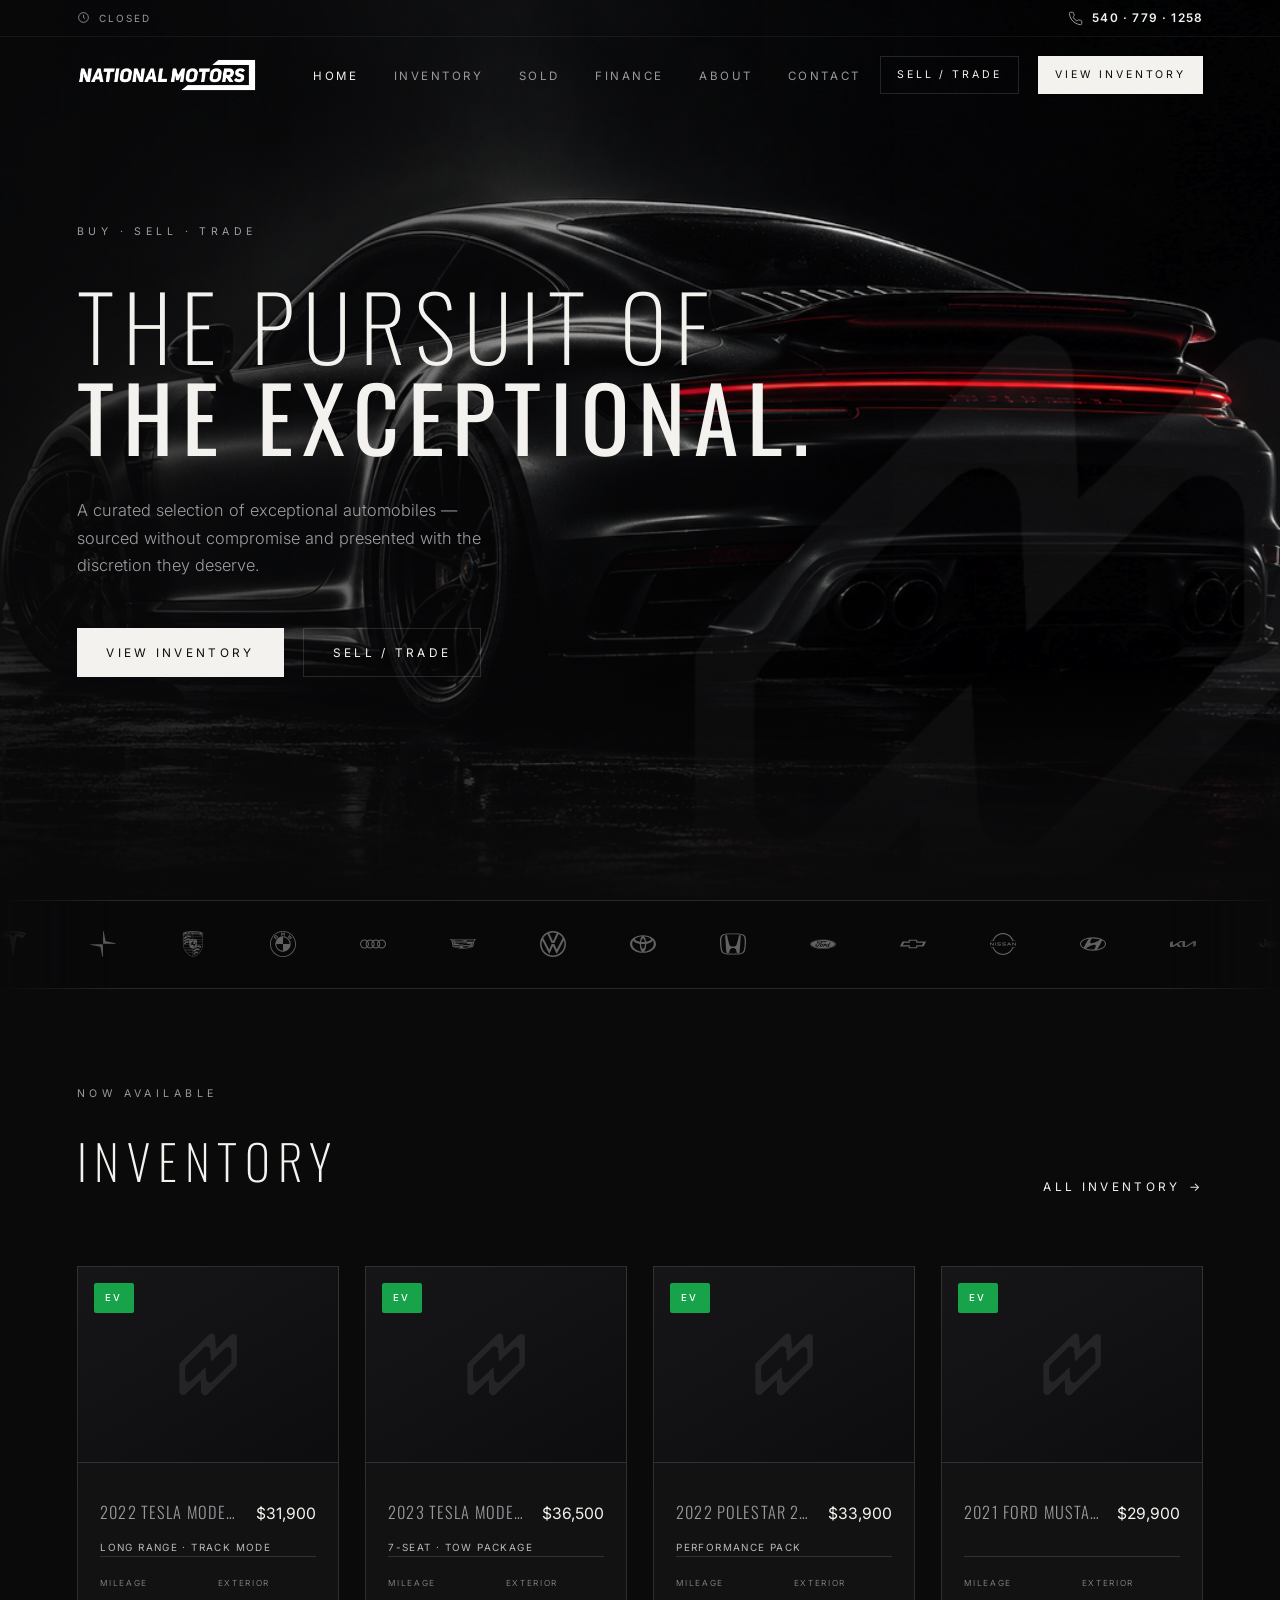
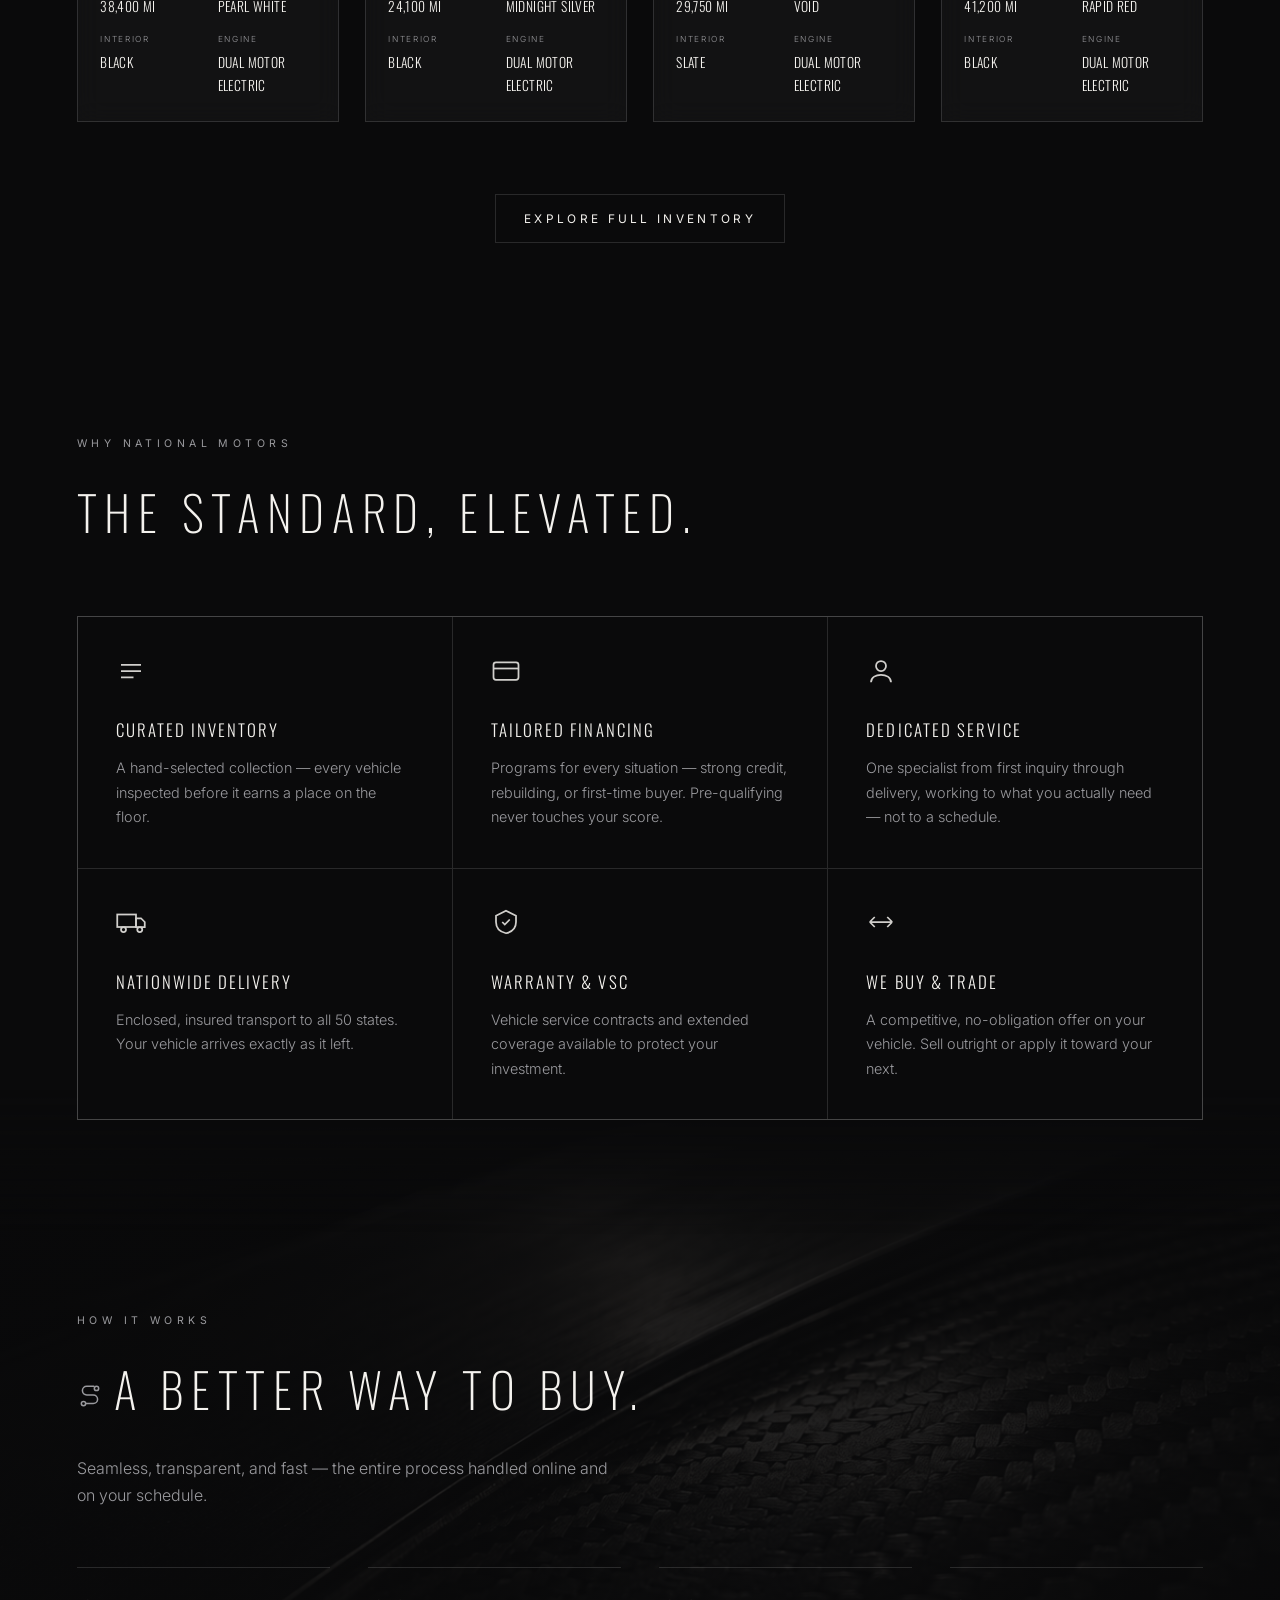
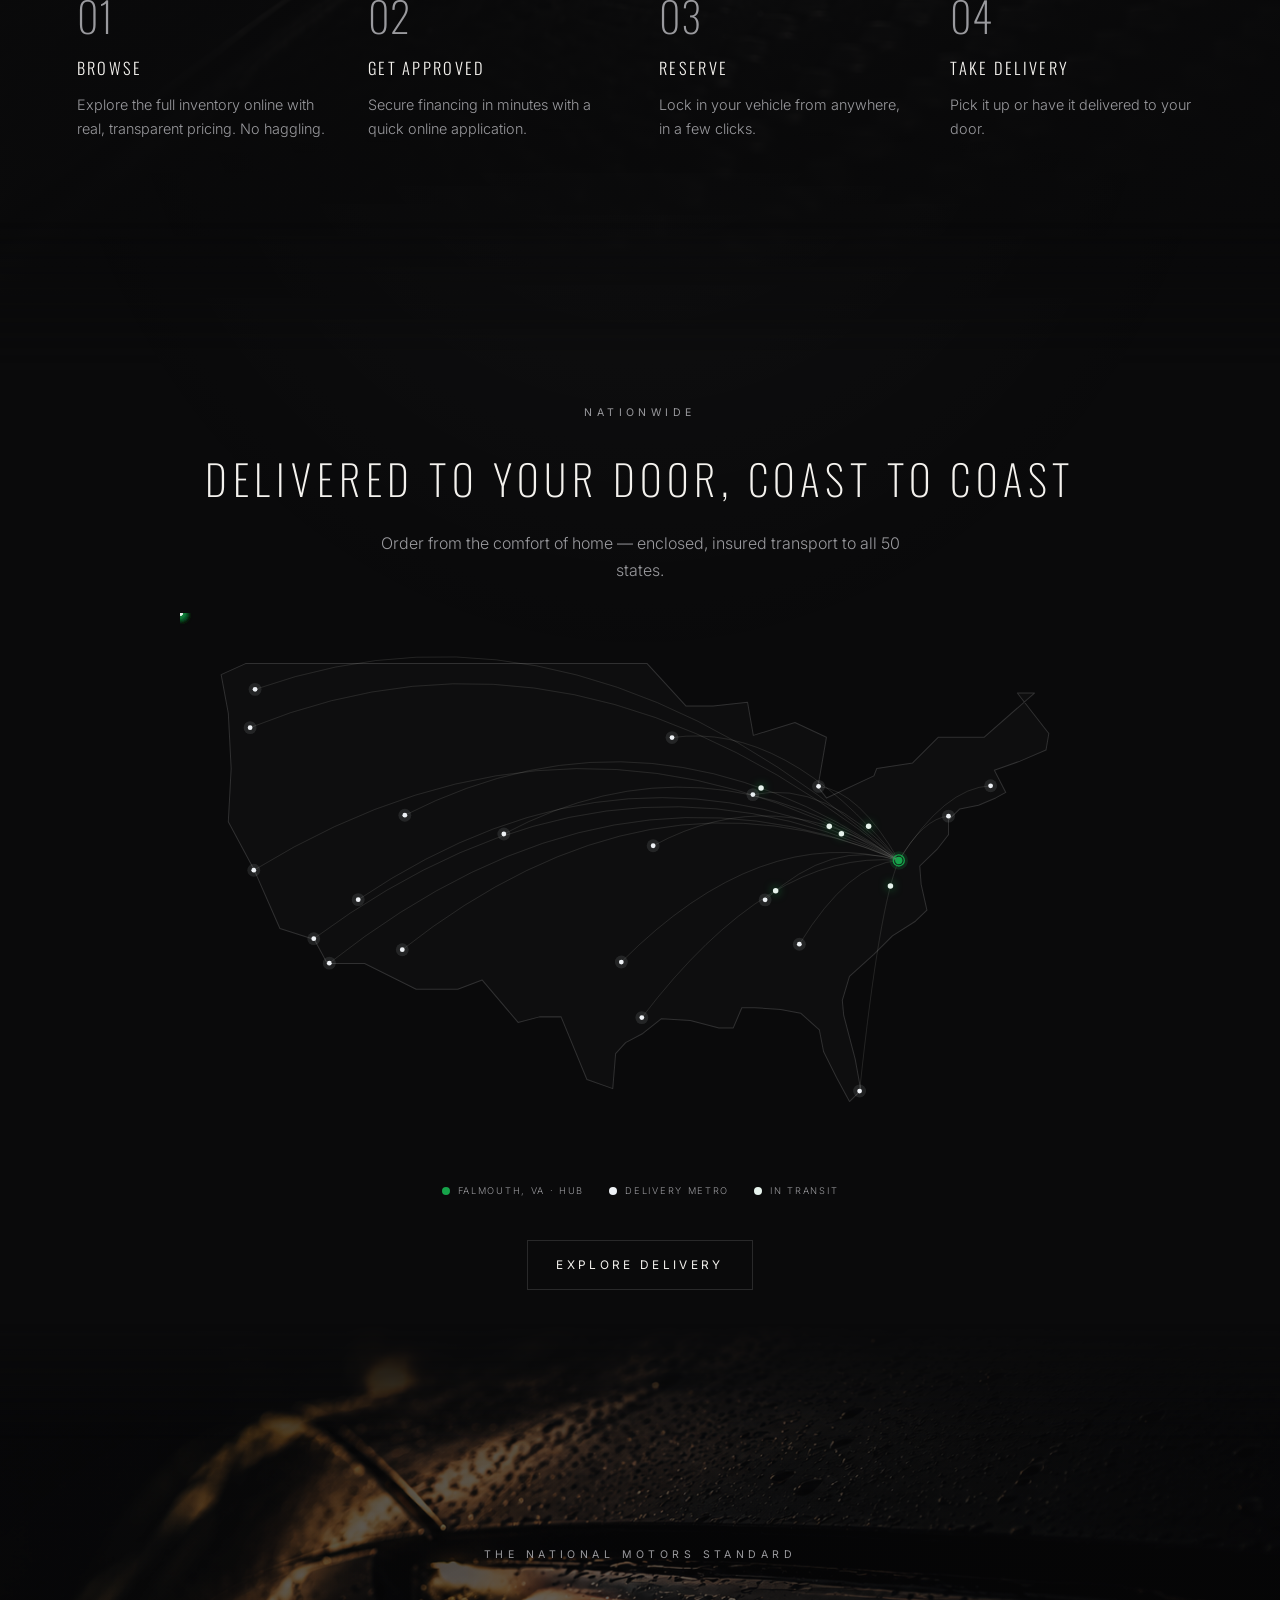
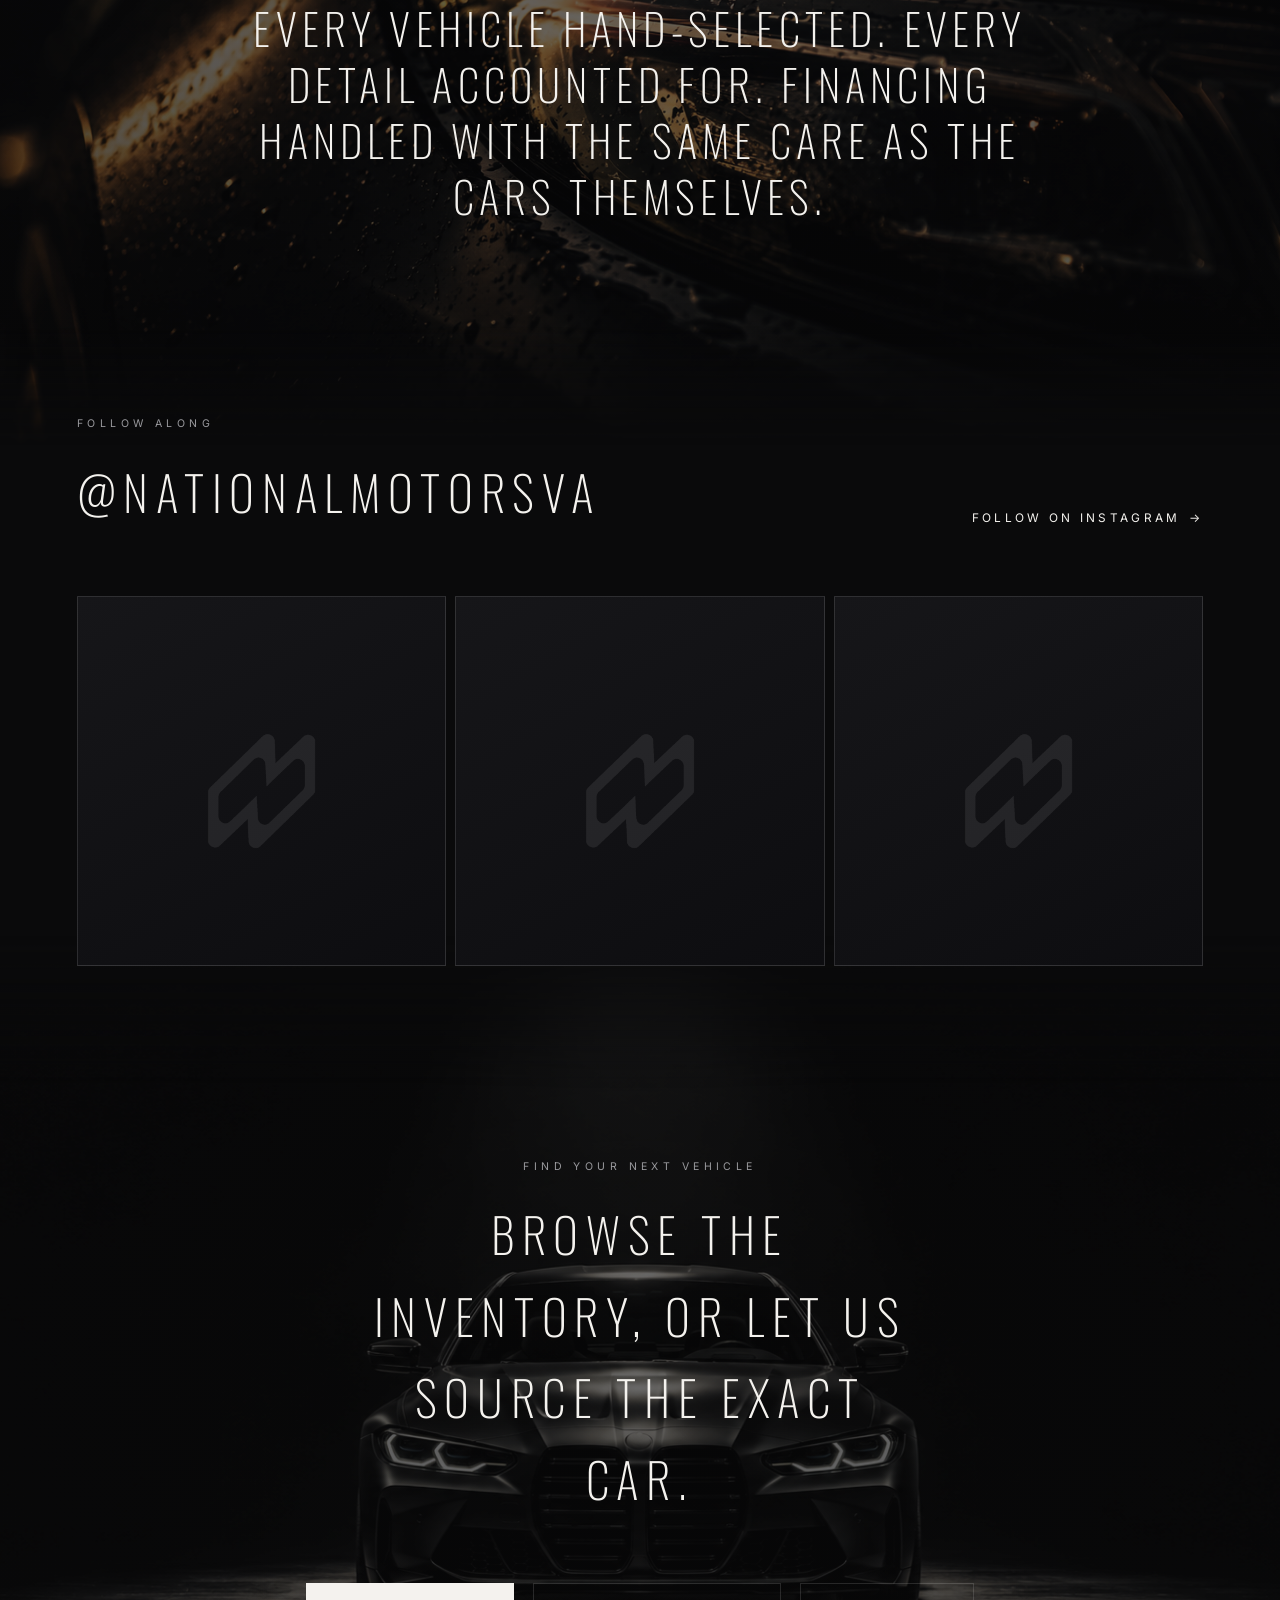
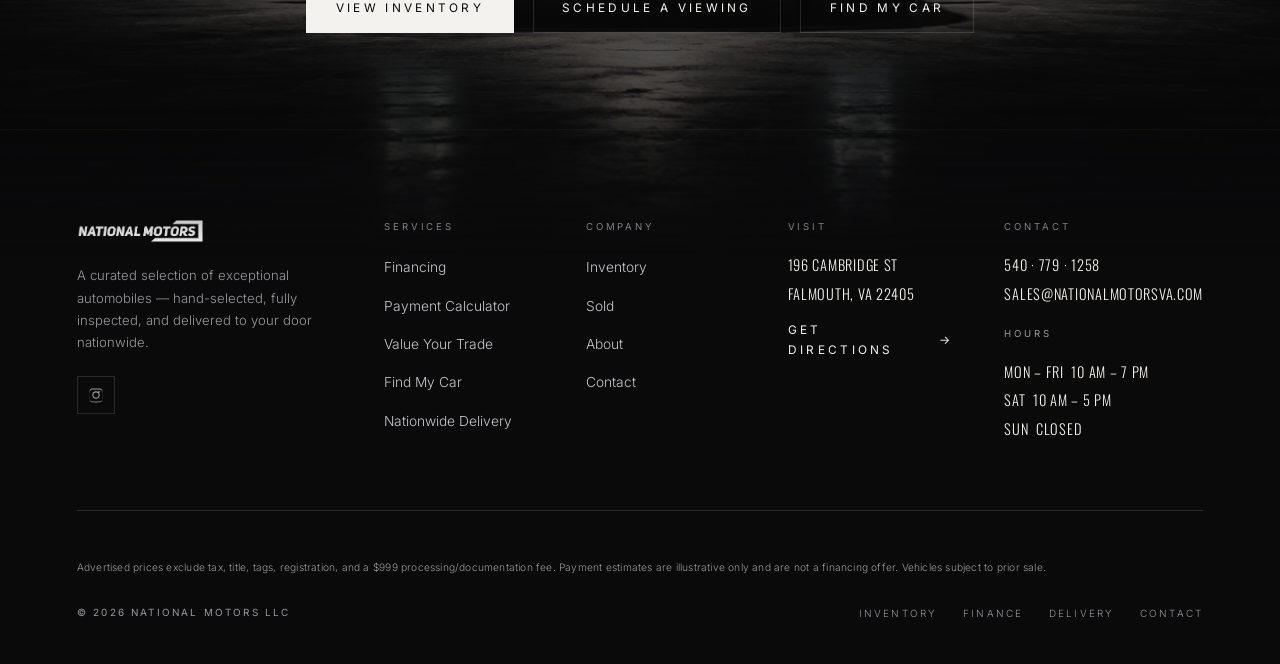
==== commit 10a71be1: "Even out the Why National Motors boxes My earlier copy rewrite left row 1 at 90/166/142 characters a" ====
--- a/index.html
+++ b/index.html
@@ -1 +1 @@
-<!DOCTYPE html><html lang="en"><head><meta charset="UTF-8"><meta name="viewport" content="width=device-width, initial-scale=1"><title>National Motors | Used Cars, EVs & Financing — Fredericksburg / Falmouth, VA</title><meta name="description" content="National Motors — quality pre-owned cars, trucks, SUVs and electric vehicles (EV) with financing and nationwide delivery in the Fredericksburg / Falmouth, Virginia area."><link rel="icon" href="assets/img/favicon.png"><link rel="preconnect" href="https://fonts.googleapis.com"><link rel="preconnect" href="https://fonts.gstatic.com" crossorigin><link href="https://fonts.googleapis.com/css2?family=Inter:wght@300;400;500&family=Oswald:wght@200;300;400;500&display=swap" rel="stylesheet"><link rel="stylesheet" href="assets/css/site.css"></head><body class="home"><header id="hd"><div class="util"><div class="wrap utilrow"><span class="ustatus"><svg class="x" viewBox="0 0 24 24" fill="none" stroke="currentColor" stroke-width="1.4"><circle cx="12" cy="12" r="9"/><path d="M12 7v5l3 2"/></svg><span id="today">Open</span></span><a class="uphone" href="tel:+15407791258"><svg class="x" viewBox="0 0 24 24" fill="none" stroke="currentColor" stroke-width="1.4"><path d="M22 16.9v3a2 2 0 01-2.2 2 19.8 19.8 0 01-8.6-3 19.5 19.5 0 01-6-6 19.8 19.8 0 01-3-8.6A2 2 0 014.1 2h3a2 2 0 012 1.7c.1.9.3 1.8.6 2.6a2 2 0 01-.5 2.1L8.1 9.9a16 16 0 006 6l1.5-1.1a2 2 0 012.1-.5c.8.3 1.7.5 2.6.6a2 2 0 011.7 2z"/></svg><b>540 · 779 · 1258</b></a></div></div><div class="wrap nav"><a href="index.html"><img class="logo" src="assets/img/wordmark.png" alt="National Motors"></a><div class="right"><ul><li><a class="n active" href="index.html">Home</a></li><li><a class="n" href="inventory.html">Inventory</a></li><li><a class="n" href="sold.html">Sold</a></li><li><a class="n" href="financing.html">Finance</a></li><li><a class="n" href="about.html">About</a></li><li><a class="n" href="contact.html">Contact</a></li></ul><a class="btn small" href="sell.html">Sell / Trade</a><a class="btn small fill" href="inventory.html">View Inventory</a><button class="navtoggle" id="mt">Menu</button></div></div></header><div class="mobile" id="mm"><button class="close" id="mc">✕</button><a href="index.html">Home</a><a href="inventory.html">Inventory</a><a href="sold.html">Sold</a><a href="financing.html">Finance</a><a href="about.html">About</a><a href="contact.html">Contact</a><a href="sell.html">Sell / Trade</a></div><section class="hero"><div class="hero-media"></div><img class="hero-mark" src="assets/img/monogram.png" alt=""><div class="wrap"><span class="eyebrow">Buy · Sell · Trade</span><h1>The pursuit of<br><b>the exceptional.</b></h1><p class="sub">A curated selection of exceptional automobiles — sourced without compromise and presented with the discretion they deserve.</p><div class="cta"><a class="btn fill" href="inventory.html">View Inventory</a><a class="btn" href="sell.html">Sell / Trade</a></div></div></section><div class="marquee"><div class="marquee-track"><svg viewBox="0 0 24 24" role="img" aria-label="Tesla"><path d="M12 5.362l2.475-3.026s4.245.09 8.471 2.054c-1.082 1.636-3.231 2.438-3.231 2.438-.146-1.439-1.154-1.79-4.354-1.79L12 24 8.619 5.034c-3.18 0-4.188.354-4.335 1.792 0 0-2.146-.795-3.229-2.43C5.28 2.431 9.525 2.34 9.525 2.34L12 5.362l-.004.002H12v-.002zm0-3.899c3.415-.03 7.326.528 11.328 2.28.535-.968.672-1.395.672-1.395C19.625.612 15.528.015 12 0 8.472.015 4.375.61 0 2.349c0 0 .195.525.672 1.396C4.674 1.989 8.585 1.435 12 1.46v.003z"/></svg><svg viewBox="0 0 24 24" role="img" aria-label="Polestar"><path d="m12.549 0-.457.555v11.191h11.19l.554-.457-9.4-1.89zM.719 12.26l-.555.457L9.563 14.6l1.886 9.4.457-.555V12.26Z"/></svg><svg viewBox="0 0 24 24" role="img" aria-label="Porsche"><path d="M11.972 0A25.68 25.68 0 0 0 9.93.091a27.858 27.858 0 0 0-4.248.685 23.565 23.565 0 0 0-2.975.966l-.06.022s.118 7.243.21 10.831a9.934 9.934 0 0 0 .569 3.098 14.899 14.899 0 0 0 1.622 3.214A12.884 12.884 0 0 0 7.56 21.66a11.234 11.234 0 0 0 1.192.873 15.214 15.214 0 0 0 2.038 1.031c.233.098.436.192.62.255A4.58 4.58 0 0 0 12 24a4.58 4.58 0 0 0 .59-.182c.182-.063.387-.156.62-.255a15.22 15.22 0 0 0 2.037-1.031 11.25 11.25 0 0 0 1.194-.873 12.88 12.88 0 0 0 2.511-2.752 14.889 14.889 0 0 0 1.622-3.214 9.934 9.934 0 0 0 .57-3.098c.091-3.588.21-10.827.21-10.827a.635.635 0 0 0-.057-.026 23.564 23.564 0 0 0-2.976-.966 27.856 27.856 0 0 0-4.248-.684A26.068 26.068 0 0 0 12.031 0zm0 .361h.057c.679.008 1.288.03 1.963.09a26.585 26.585 0 0 1 4.084.663 22.53 22.53 0 0 1 2.861.937.619.619 0 0 1 .057.025l-.038 2.274a.113.113 0 0 0-.019-.01 22.55 22.55 0 0 0-2.86-.937 26.61 26.61 0 0 0-4.085-.662c-.675-.06-1.281-.1-1.96-.108h-.058c-.679.009-1.29.048-1.965.108a26.608 26.608 0 0 0-4.084.665 22.547 22.547 0 0 0-2.861.938.116.116 0 0 0-.02.01l-.038-2.281.058-.022a22.527 22.527 0 0 1 2.86-.937A26.581 26.581 0 0 1 10.01.45c.675-.06 1.284-.08 1.963-.089zm.288.216a16.633 16.633 0 0 0-.902.008c-.121.005-.288.109-.29.23l-.007.648c-.002.132.172.236.305.239.462.01.87.002 1.318.03.033.003.062.023.062.056l-.003.13a.042.042 0 0 1-.045.046c-.521 0-1.066-.025-1.593.017-.028.002-.027-.005-.028.023l-.024.384-.002.03a16.318 16.318 0 0 1 1.882 0 .32.32 0 0 0 .305-.262l.006-.627c0-.129-.158-.224-.261-.23-.442-.028-.945-.013-1.394-.025a.046.046 0 0 1-.044-.05l.009-.145c0-.028.019-.036.047-.037.444-.016 1.107.005 1.562.019a.072.072 0 0 0 .06-.07V.674c0-.017-.032-.067-.063-.068V.605a33.113 33.113 0 0 0-.9-.028zm-1.88.064c-.423.008-1.341.125-1.862.19L8.515 2.64v.023l.47-.06a.014.014 0 0 0 .01-.006.014.014 0 0 0 .003-.01v-.523l.947-.102c.083-.015.18.046.256.169a.88.88 0 0 1 .114.339l.467-.035c.01 0 .03 0 .028-.01a.988.988 0 0 0-.307-.663.316.316 0 0 0 .197-.31 4.34 4.34 0 0 0-.022-.564.32.32 0 0 0-.3-.247zm3.59.019a.404.404 0 0 0-.413.332l-.01 1.195a.312.312 0 0 0 .24.289c.61.057 1.21.112 1.89.215.011 0 .032-.007.032-.017v-.416c0-.009-.02-.028-.027-.03-.454-.057-1.053-.137-1.589-.193a.076.076 0 0 1-.058-.07v-.812c0-.034.05-.052.084-.05.529.044 1.056.14 1.584.197.014.002.036-.007.037-.021l.01-.382a.037.037 0 0 0-.029-.033 36.382 36.382 0 0 0-1.75-.204zm1.98.237c-.012 0-.022.014-.022.025-.006.274-.045 1.457-.053 1.772v.027c.155.027.326.048.453.074.014.002.035-.008.035-.022-.002-.207 0-.448-.004-.636 0-.013.006-.014.02-.012a31.392 31.392 0 0 1 1.102.22c.008 0 .052.007.052.03-.003.217-.007.4-.013.617a.041.041 0 0 0 .027.04c.145.033.283.067.42.1.037.008.043.001.044-.012.022-.451.03-1.174.036-1.784 0-.008-.003-.02-.01-.022-.153-.035-.297-.072-.453-.105-.014-.003-.022.02-.023.035-.015.223-.009.43-.026.652 0 .008 0 .012-.009.01-.37-.076-.765-.158-1.132-.227-.01-.002-.006-.02-.005-.031l.003-.653a.033.033 0 0 0-.026-.03 23.196 23.196 0 0 0-.417-.068zM7.934.92a.303.303 0 0 0-.037 0c-.543.086-1.089.201-1.64.32a.5.5 0 0 0-.23.143.322.322 0 0 0-.102.205l.004 1.118a.434.434 0 0 0 .106.266.24.24 0 0 0 .204.11 38.518 38.518 0 0 1 1.633-.323.497.497 0 0 0 .268-.166.362.362 0 0 0 .098-.23L8.236 1.2a.28.28 0 0 0-.11-.198.303.303 0 0 0-.191-.08zm2.157.197a.076.076 0 0 1 .08.069l.003.189a.172.172 0 0 1-.14.166l-1.062.104-.009-.008V1.23l.009-.004 1.111-.108a.076.076 0 0 1 .008 0zm-2.52.29a.167.167 0 0 1 .078.022.117.117 0 0 1 .054.106l-.009.704a.125.125 0 0 1-.049.105.291.291 0 0 1-.12.047 61.16 61.16 0 0 1-.997.19.106.106 0 0 1-.088-.017.133.133 0 0 1-.03-.1v-.726a.143.143 0 0 1 .04-.097.243.243 0 0 1 .12-.06c.29-.054.67-.129.968-.172a.167.167 0 0 1 .033-.002zm10.81 0l-.001.001c-.008 0-.008.012-.008.019-.014.606-.03 1.167-.035 1.773 0 .013.006.03.018.033a22.245 22.245 0 0 1 2.158.7c.032.011.031-.013.031-.022.003-.138.01-.278.003-.416a.041.041 0 0 0-.025-.033 16.602 16.602 0 0 0-1.66-.541.028.028 0 0 1-.019-.026l.008-.18c0-.008.014-.01.022-.008a21.848 21.848 0 0 1 1.67.542c.01.003.01-.01.01-.019a5.121 5.121 0 0 0 0-.468.029.029 0 0 0-.02-.026 21.457 21.457 0 0 0-1.638-.523c-.008-.002-.018-.01-.018-.018v-.192c0-.008.013-.013.021-.01.564.144 1.184.36 1.615.519.038.014.06.008.06-.027 0-.157.006-.168-.002-.324-.002-.02-.004-.04-.022-.047a21.383 21.383 0 0 0-2.169-.707zm-12.97.064a.365.365 0 0 0-.084.009c-.65.166-1.303.414-1.956.652a.063.063 0 0 0-.03.052V3.65l.003.33s.471-.177.573-.21c.013-.004.013-.017.013-.031l-.01-.52c0-.015.002-.037.016-.04l1.625-.502a.306.306 0 0 0 .138-.101.237.237 0 0 0 .052-.156l-.017-.683a.272.272 0 0 0-.119-.197.365.365 0 0 0-.204-.068zm-.286.496c.036-.01.07.031.072.063a1.86 1.86 0 0 1 .012.25c-.001.045-.066.097-.11.11l-1.184.386c-.011.004-.031 0-.031-.012l.002-.358c0-.017.02-.031.036-.036a10.796 10.796 0 0 1 1.203-.403zm6.967.981c.653.01 1.246.03 1.9.088a26.591 26.591 0 0 1 4.083.663 22.501 22.501 0 0 1 2.861.937.107.107 0 0 1 .014.007 89.441 89.441 0 0 0-.007.448h-8.851zm-.317.002l-.001 4.618H8.827c-.043-.004-.015-.023.015-.052a1.71 1.71 0 0 1 .715-.312c.022-.002.028-.014-.003-.054a.898.898 0 0 0-.93-.212.985.985 0 0 0-.624.603.04.04 0 0 1-.04.031 6.734 6.734 0 0 1-.47.013c-.025 0-.037-.032-.035-.056a.737.737 0 0 1 .343-.484 1.1 1.1 0 0 1 .519-.178.04.04 0 0 0 .02-.063.515.515 0 0 0-.105-.093.758.758 0 0 0-.504-.077 1.053 1.053 0 0 0-.948.964c-.01.06.006.074-.053.094-.112.038-.322.064-.434.088-.02.003-.05-.043-.045-.063a1.309 1.309 0 0 1 .244-.522 1.006 1.006 0 0 1 .342-.291c.026-.013.05-.044.026-.064-.253-.22-.771.012-.98.241a1.37 1.37 0 0 0-.275.91c0 .016.014.041 0 .047a4.942 4.942 0 0 1-.4.15c-.012.003-.014-.028-.016-.04a.93.93 0 0 1 .147-.677.661.661 0 0 1 .244-.241c.01-.006.008-.018 0-.028-.115-.149-.569-.042-.708.094-.32.312-.297.615-.312 1.097-.001.023-.03.111-.056.123a.57.57 0 0 1-.184.07c-.021.006-.023.014-.028-.007a.39.39 0 0 0-.57-.222.356.356 0 0 0-.077.532c.015.017.02.034-.003.041a.42.42 0 0 0-.275.534.336.336 0 0 0 .296.21.628.628 0 0 0 .37-.108.043.043 0 0 1 .06.01.386.386 0 0 0 .531.124c.162-.107.234-.273.114-.559-.007-.016.02-.046.034-.054a6.615 6.615 0 0 1 3.144-.88 1.78 1.78 0 0 1 .456.101.094.094 0 0 1 .023.008l.002.941a.19.19 0 0 1-.034.025 1.005 1.005 0 0 0-.432.55c-.004.017-.006.021-.035.024-.193.019-.399.047-.591.062-.011.002-.032-.019-.028-.03a1.87 1.87 0 0 1 .725-.908.057.057 0 0 0 .01-.067.375.375 0 0 0-.168-.093 1.087 1.087 0 0 0-.895.362 1.418 1.418 0 0 0-.312.875c-.001.022.003.058-.019.065-.124.039-.261.074-.39.11-.015.004-.035-.011-.038-.027a1.006 1.006 0 0 1 .486-1.03c.051-.04-.038-.102-.102-.102a.963.963 0 0 0-.913.53 1.301 1.301 0 0 0-.03.793c.003.023.019.063-.006.069-.079.019-.265.09-.323.108-.021.007-.035-.003-.047-.03a1.041 1.041 0 0 1-.021-.488 1.102 1.102 0 0 1 .268-.493c.008-.01.011-.032 0-.037a.54.54 0 0 0-.378-.025.74.74 0 0 0-.477.38c-.159.297-.118.583.051 1.005.008.02.018.058 0 .07l-.137.08c-.017.013-.032.002-.044-.015-.055-.078-.124-.202-.21-.24a.415.415 0 0 0-.428.035.406.406 0 0 0-.12.431.875.875 0 0 0 .1.152c.01.014-.001.036-.013.047-.059.052-.14.09-.188.14a.395.395 0 0 0-.01.471.365.365 0 0 0 .45.123 1.624 1.624 0 0 0 .232-.122c.027-.018.045-.051.07-.025a.546.546 0 0 0 .224.153.427.427 0 0 0 .354-.062.305.305 0 0 0 .168-.338.875.875 0 0 0-.143-.27c-.033-.035-.035-.033 0-.054a7.435 7.435 0 0 1 1.66-.724 5.024 5.024 0 0 1 1.69-.207h.046l.003 1.949H3.206c-.054-2.133-.116-5.51-.156-7.836a.113.113 0 0 1 .014-.007 22.499 22.499 0 0 1 2.86-.937 26.59 26.59 0 0 1 4.084-.663 23.38 23.38 0 0 1 1.768-.086zm-3.088.816a1.237 1.237 0 0 0-.693.232c-.286.188-.456.773-.49.982a.044.044 0 0 1-.04.036 5.998 5.998 0 0 0-.676.125c-.007.001-.012-.01-.012-.017a.983.983 0 0 1 .258-.59 3.506 3.506 0 0 1 .493-.396c.013-.011.004-.045-.012-.051a1.035 1.035 0 0 0-.797.012 1.129 1.129 0 0 0-.675.867 2.062 2.062 0 0 0-.029.41c.002.017-.03.018-.045.023-.246.077-.504.167-.71.236-.01.004-.039.002-.039-.01a1.168 1.168 0 0 1 .175-.655c.12-.195.343-.305.505-.469.011-.012.028-.044.011-.051-.41-.165-.797.004-1.124.375a1.395 1.395 0 0 0-.2 1.124c.009.036 0 .075-.019.083a1.805 1.805 0 0 1-.23.089.025.025 0 0 1-.033-.02c-.093-.296-.44-.238-.597-.148a.361.361 0 0 0-.139.489.031.031 0 0 1-.01.044.442.442 0 0 0-.205.596.352.352 0 0 0 .428.137 1.208 1.208 0 0 0 .246-.129.027.027 0 0 1 .03.004.393.393 0 0 0 .566.08c.115-.082.16-.096.204-.244a.39.39 0 0 0-.09-.3c-.012-.01-.001-.04.013-.047A9.692 9.692 0 0 1 8.947 5.51a2.35 2.35 0 0 1 1.446.553.072.072 0 0 0 .062.031.098.098 0 0 0 .054-.056.66.66 0 0 0-.204-.678 1.21 1.21 0 0 0-.612-.344c-.012-.003-.02-.029-.01-.037a.968.968 0 0 1 .335-.22 3.587 3.587 0 0 1 .605-.05c.014-.001.035-.015.03-.028a.606.606 0 0 0-.527-.4 1.325 1.325 0 0 0-.693.1 1.118 1.118 0 0 0-.5.553.036.036 0 0 1-.032.02 12.139 12.139 0 0 0-.594-.007c-.014 0-.035 0-.035-.014a.943.943 0 0 1 .255-.517 1.989 1.989 0 0 1 .68-.386c.019-.006.04-.036.029-.051a.549.549 0 0 0-.201-.17 1.237 1.237 0 0 0-.347-.041zm3.405 1.607h8.845c-.012.686-.025 1.433-.04 2.195h-8.805zM8.681 7.801l6.666.003a.016.016 0 0 1 .017.013l-.002 5.138a2.354 2.354 0 0 1-.143.764 3.327 3.327 0 0 1-1.44 1.725 3.468 3.468 0 0 1-1.74.491 3.512 3.512 0 0 1-2.26-.86 3.078 3.078 0 0 1-1.105-2.31L8.667 7.82c0-.013.001-.019.014-.019zm6.994.086h5.217c-.012.645-.025 1.296-.034 1.926h-5.183V8.318zm-6.839.071c-.013 0-.014.005-.014.018l.007 4.753a2.97 2.97 0 0 0 1.054 2.225 3.333 3.333 0 0 0 2.153.827 3.284 3.284 0 0 0 1.66-.473 3.193 3.193 0 0 0 1.374-1.66 2.28 2.28 0 0 0 .136-.734l.002-4.94a.015.015 0 0 0-.016-.014zm4.436.304a.101.101 0 0 1 .001 0 .11.11 0 0 1 .087.071l.242.715a.079.079 0 0 1-.003.07.066.066 0 0 1-.054.024.065.065 0 0 1-.063-.044l-.038-.125h-.33l-.036.128c-.01.04-.04.044-.071.044a.063.063 0 0 1-.044-.028.057.057 0 0 1-.01-.052l.232-.728a.101.101 0 0 1 .087-.075zm-.763.007a.226.226 0 0 1 .023 0 .232.232 0 0 1 .235.157.046.046 0 0 1-.031.059.053.053 0 0 1-.07-.02.166.166 0 0 0-.132-.09.151.151 0 0 0-.133.1.498.498 0 0 0-.055.222.524.524 0 0 0 .046.228.159.159 0 0 0 .154.102.233.233 0 0 0 .166-.243v-.039h-.135a.057.057 0 0 1-.059-.063c0-.023.007-.05.059-.05h.192c.064 0 .073.048.073.09a.792.792 0 0 1-.011.152.399.399 0 0 1-.15.236.301.301 0 0 1-.15.043.257.257 0 0 1-.227-.145.618.618 0 0 1-.073-.31.577.577 0 0 1 .08-.304.226.226 0 0 1 .198-.125zm-2.988.002a.318.318 0 0 1 .004 0c.183.002.243.111.243.15 0 .035-.061.08-.095.039a.2.2 0 0 0-.157-.068.143.143 0 0 0-.15.096.114.114 0 0 0 .094.135.61.61 0 0 1 .267.08h-.001a.202.202 0 0 1 .081.18.247.247 0 0 1-.067.175.327.327 0 0 1-.247.088.297.297 0 0 1-.263-.14c-.004-.01-.01-.063.034-.078a.084.084 0 0 1 .082.026.239.239 0 0 0 .156.063.223.223 0 0 0 .148-.05.105.105 0 0 0 .024-.116.219.219 0 0 0-.193-.098.25.25 0 0 1-.172-.07.25.25 0 0 1-.069-.196.219.219 0 0 1 .1-.163.318.318 0 0 1 .181-.053zm1.649 0a.06.06 0 0 1 .001 0 .06.06 0 0 1 .006 0h.355a.06.06 0 1 1 0 .12l-.114.002v.682a.063.063 0 0 1-.125 0v-.683h-.116a.06.06 0 0 1-.007-.12zm.56 0a.06.06 0 0 1 .001 0 .06.06 0 0 1 .006 0h.354a.06.06 0 1 1 0 .12l-.114.002v.682a.063.063 0 0 1-.125 0v-.683h-.115a.06.06 0 0 1-.007-.12zm2.74 0a.06.06 0 0 1 .002 0 .06.06 0 0 1 .006 0h.353a.06.06 0 1 1 0 .12l-.112.002v.682a.063.063 0 0 1-.125 0v-.683h-.116a.06.06 0 0 1-.007-.12zm-.677.004a.063.063 0 0 1 .012 0h.19a.364.364 0 0 1 .208.058.278.278 0 0 1 .108.206.235.235 0 0 1-.071.198.305.305 0 0 1-.117.075l-.02.007.158.2a.086.086 0 0 1 .023.056c-.002.032-.023.05-.06.05a.066.066 0 0 1-.056-.027l-.187-.258h-.117v.23a.059.059 0 0 1-.063.067.06.06 0 0 1-.062-.067v-.726a.073.073 0 0 1 .016-.05.063.063 0 0 1 .038-.019zm-3.87.002a.06.06 0 0 1 .003 0h.357a.06.06 0 0 1 0 .121h-.116v.684a.063.063 0 0 1-.125 0v-.684h-.116a.06.06 0 0 1-.003-.12zm.583 0a.063.063 0 0 1 .002 0 .063.063 0 0 1 .065.064v.471a.258.258 0 0 0 .037.151.146.146 0 0 0 .127.056.138.138 0 0 0 .125-.056.265.265 0 0 0 .035-.15V8.34h.001a.063.063 0 0 1 .125 0v.432a.474.474 0 0 1-.056.262.25.25 0 0 1-.228.104.26.26 0 0 1-.23-.104.456.456 0 0 1-.061-.262V8.34a.063.063 0 0 1 .058-.063zm3.354.115v.328h.13a.18.18 0 0 0 .2-.174.15.15 0 0 0-.051-.109.178.178 0 0 0-.13-.045zm-.584.015l-.136.469h.278zm-1.14 1.005c.011 0 .021.002.022.011.002.018-.016.029-.042.042a.206.206 0 0 0-.094.08.31.31 0 0 0-.039.163.115.115 0 0 0 .063.079.298.298 0 0 0 .142.028.502.502 0 0 0 .215-.063.581.581 0 0 1 .276-.02.341.341 0 0 1 .194.063c.024.017.02.038.011.04-.014.005-.029-.012-.044-.01a.674.674 0 0 0-.142.03c-.06.027-.087.037-.116.09a.099.099 0 0 0-.007.073c.01.024.035.04.04.057a.446.446 0 0 0 .064.125.205.205 0 0 0 .03.023 2.668 2.668 0 0 1 .282.243.26.26 0 0 1 .04.093c.003.012-.007.03-.018.025a.255.255 0 0 1-.036-.029.178.178 0 0 0-.053-.039.368.368 0 0 0-.176-.025c-.027 0-.081.024-.05.036a.357.357 0 0 1 .132.116.43.43 0 0 1 .107.31c0 .006-.012.01-.015.006a.359.359 0 0 0-.102-.109.324.324 0 0 0-.21-.062c-.015.001-.06 0-.055.014a1.19 1.19 0 0 1 .123.191.562.562 0 0 1 .039.276c-.001.005-.02.01-.023.005a.61.61 0 0 0-.077-.076.349.349 0 0 0-.094-.06.29.29 0 0 0-.204.028.325.325 0 0 0-.13.132.492.492 0 0 0-.062.205.46.46 0 0 0 .042.257.368.368 0 0 0 .19.164.955.955 0 0 0 .334.044c.139.005.278-.016.417-.02a1.943 1.943 0 0 1 .396.003.88.88 0 0 1 .3.12 2.64 2.64 0 0 1 .215.183c.008.006.026-.003.035-.009a.462.462 0 0 0 .131-.233.346.346 0 0 0-.056-.246c-.047-.085-.116-.18-.17-.27a2.962 2.962 0 0 1-.202-.296.305.305 0 0 1-.017-.221.238.238 0 0 1 .107-.128c.011-.007.022.006.017.021a.184.184 0 0 0-.008.112.32.32 0 0 0 .089.14c.013.01.047-.005.055-.021.018-.043.007-.11.023-.154a.619.619 0 0 1 .108-.226 1.47 1.47 0 0 1 .36-.196c.033-.019.054-.105.091-.091.037.013.017.1-.011.142-.04.062-.087.1-.131.156a1.536 1.536 0 0 0-.157.247.222.222 0 0 0-.029.137.14.14 0 0 0 .073.094c.022.01.05-.01.07-.025a.385.385 0 0 0 .097-.103c.023-.038.01-.089.032-.128.006-.009.03-.007.037 0a.139.139 0 0 1 .044.084.393.393 0 0 1-.01.113c-.003.008-.024.027-.031.045a.244.244 0 0 1-.02.04c-.036.063-.078.116-.125.126-.01.001-.017.021-.01.03a.391.391 0 0 0 .113.132.198.198 0 0 0 .152.01c.027-.008.048-.027.079-.037.013-.004.005.004.005.017a.27.27 0 0 1-.015.086.19.19 0 0 1-.075.083.395.395 0 0 1-.166.05c-.027.005-.068.025-.058.051a.256.256 0 0 0 .042.085.122.122 0 0 0 .08.039.205.205 0 0 0 .125-.036c.04-.026.061-.074.096-.108.007-.006.026 0 .026.01a.36.36 0 0 1-.041.158.497.497 0 0 1-.128.138c-.015.013-.033.029-.033.049a.2.2 0 0 0 .044.084.134.134 0 0 0 .083.054.269.269 0 0 0 .1 0c.013 0 .01.023-.001.031a.253.253 0 0 1-.117.068.25.25 0 0 1-.128.008c-.081-.02-.134-.05-.214-.073a.23.23 0 0 0-.135-.009.227.227 0 0 0-.106.083.133.133 0 0 0-.03.064c-.006.063.025.13.005.192a1.415 1.415 0 0 1-.081.234 1.314 1.314 0 0 1-.115.165c-.04.054-.093.074-.12.133a.638.638 0 0 1-.038.063.515.515 0 0 0-.058.229.452.452 0 0 0 .085.209l.153.237a.149.149 0 0 1 .009.083.088.088 0 0 1-.044.07.893.893 0 0 0-.419.527l-.002.013v.004a.106.106 0 0 1-.021.042.334.334 0 0 1-.19.096c-.055.015-.11.029-.165.046a.077.077 0 0 0-.044.031.08.08 0 0 0 .009.097.137.137 0 0 1 .03.071.063.063 0 0 1-.013.042.108.108 0 0 1-.028.022.865.865 0 0 1-.216.087c-.05.011-.086-.002-.07-.059a3.075 3.075 0 0 1 .098-.293.42.42 0 0 1 .133-.14 2.289 2.289 0 0 1 .212-.162.411.411 0 0 0 .119-.126 3.299 3.299 0 0 1 .19-.275.163.163 0 0 0 .029-.129.246.246 0 0 0-.142-.185 1.052 1.052 0 0 0-.085-.034.534.534 0 0 1-.246-.175.09.09 0 0 0-.062-.04c-.063.002-.081.09-.083.138a1.17 1.17 0 0 0 .004.212.18.18 0 0 1 .004.072.055.055 0 0 1-.039.034 2.74 2.74 0 0 0-.565.279.24.24 0 0 0-.063.07l-.017.029a.187.187 0 0 1-.223.08.5.5 0 0 0-.044-.011.094.094 0 0 0-.064.017.162.162 0 0 0-.041.036.06.06 0 0 0-.01.019v.006a.057.057 0 0 0 0 .008.07.07 0 0 0 .004.017l.022.06a.066.066 0 0 1-.038.096.881.881 0 0 1-.203.055c-.04.005-.075-.01-.065-.057a1.1 1.1 0 0 1 .07-.237.094.094 0 0 1 .057-.06.79.79 0 0 0 .179-.14.266.266 0 0 1 .169-.073.512.512 0 0 0 .262-.1 1.73 1.73 0 0 0 .225-.186.37.37 0 0 0-.006-.46l-.02-.035c-.019-.03-.03-.073-.046-.104a.24.24 0 0 1-.039-.104c0-.068.027-.133.031-.201a.024.024 0 0 0-.016-.025.488.488 0 0 0-.137-.03 2.677 2.677 0 0 1-.56.006 1.423 1.423 0 0 1-.39-.18c-.053-.033-.085-.07-.139-.101-.014-.008-.015-.005-.028.006a.672.672 0 0 1-.459.125h-.002a1.766 1.766 0 0 1-.294-.077c-.073-.027-.19-.074-.26-.015-.029.025-.022.06-.022.093a1.244 1.244 0 0 1-.01.305.038.038 0 0 0 .003.032.044.044 0 0 0 .006.006.136.136 0 0 0 .036.02l.01.004c.028.01.033.023.05.058a.196.196 0 0 1 .016.062.159.159 0 0 1-.003.062.544.544 0 0 1-.009.039.207.207 0 0 0 .008.135.115.115 0 0 0 .042.053.073.073 0 0 0 .01.004.063.063 0 0 0 .01.003.068.068 0 0 0 .01 0h.01a.074.074 0 0 0 .02-.008l.004-.002a.05.05 0 0 1 .035-.012.046.046 0 0 1 .01.003.08.08 0 0 1 .063.074.484.484 0 0 1-.046.221.058.058 0 0 1-.077.03l-.018-.007a.445.445 0 0 1-.14-.117.19.19 0 0 1-.049-.112.12.12 0 0 0-.028-.082.09.09 0 0 0-.032-.016.144.144 0 0 1-.07-.046.268.268 0 0 1-.052-.219 1.5 1.5 0 0 0-.046-.64.149.149 0 0 1 .002-.108l.016-.043a.148.148 0 0 1 .007-.016.06.06 0 0 1 .042-.032.167.167 0 0 1 .029-.003 1.516 1.516 0 0 0 .45-.07.152.152 0 0 1 .062-.01.89.89 0 0 0 .073.002c.03 0 .06-.027.024-.05a.847.847 0 0 1-.084-.087.046.046 0 0 0-.052-.022.072.072 0 0 0-.01.005l-.009.005a.098.098 0 0 1-.152-.029.824.824 0 0 1-.087-.202.555.555 0 0 0-.109-.238.235.235 0 0 0-.19-.063.216.216 0 0 0-.13.098l-.063.088a.144.144 0 0 0-.031.067.107.107 0 0 0 0 .016.14.14 0 0 0 .008.032.133.133 0 0 1-.039.154l-.094.075a.087.087 0 0 0-.03.06.527.527 0 0 1-.012.06.13.13 0 0 0-.003.045.088.088 0 0 0 .002.012.081.081 0 0 0 .031.04.156.156 0 0 1 .013.012.074.074 0 0 1 .012.017.06.06 0 0 1-.012.07.219.219 0 0 1-.024.021.753.753 0 0 1-.19.108.098.098 0 0 1-.026.006c-.038.003-.05-.026-.052-.06-.003-.044-.003-.089-.003-.134a.207.207 0 0 1 .057-.137.36.36 0 0 0 .072-.225.197.197 0 0 1 .04-.13.305.305 0 0 0 .057-.09.257.257 0 0 1 .039-.066 3.861 3.861 0 0 0 .281-.384c.054-.086.155-.192.237-.073a.357.357 0 0 0 .078.084 2.395 2.395 0 0 0 .259.164c.094.053.109-.042.125-.121v-.003a.331.331 0 0 1 .038-.092 1.26 1.26 0 0 1 .202-.247c.043-.038.105-.076.15-.113.018-.016.023-.018.03-.04.009-.022.024-.05.034-.078.01-.027.015-.055.024-.076a.344.344 0 0 0 .044-.098v-.003a.023.023 0 0 0 0-.005v-.007l-.003-.007a.05.05 0 0 0-.021-.024.18.18 0 0 0-.102-.026h-.003a.384.384 0 0 0-.148.031.106.106 0 0 0-.054.054.226.226 0 0 1-.042.063.098.098 0 0 1-.13.006c-.024-.016-.014-.043 0-.063a.414.414 0 0 0 .035-.05.042.042 0 0 0 .005-.025v-.004l-.002-.005a.031.031 0 0 0-.005-.006.046.046 0 0 0-.045-.007.98.98 0 0 0-.083.027.064.064 0 0 1-.094-.047.174.174 0 0 1-.003-.055.055.055 0 0 1 .04-.05c.02-.006.05-.017.046-.042a.079.079 0 0 1 0-.023.052.052 0 0 1 .012-.024.14.14 0 0 1 .03-.025 3.869 3.869 0 0 0 .32-.234.05.05 0 0 1 .064-.01l.01.006a.223.223 0 0 0 .151.02.046.046 0 0 0 .041-.03.025.025 0 0 0 0-.005v-.005l-.002-.006-.003-.004a.071.071 0 0 0-.035-.021l-.058-.021a.269.269 0 0 1-.052-.025.053.053 0 0 1-.025-.059c.023-.113.147-.114.241-.105h.004a.505.505 0 0 0 .14-.022c.06-.021.106-.067.163-.094.057-.027.117-.057.176-.08.018-.006.033-.002.049-.009a.091.091 0 0 0 .035-.025.965.965 0 0 1 .142-.163.822.822 0 0 1 .236-.092.107.107 0 0 1 .03-.006zm-.425.557a.219.219 0 0 0-.105.026c-.009.005-.015.016-.008.024.018.021.049.03.07.05a.16.16 0 0 1 .035.046c.009.019.024.04.033.06a1.296 1.296 0 0 1 .045.123 1.227 1.227 0 0 1 .05.209c.01.057.007.117.01.175v.081c-.001.023-.001.047-.003.07a1.143 1.143 0 0 0-.004.098v.08c.002.07.013.12.044.12a.18.18 0 0 0 .084-.019.175.175 0 0 0 .085-.148 2.026 2.026 0 0 0-.003-.576.51.51 0 0 0-.188-.362.219.219 0 0 0-.144-.057zm3.96.161h5.177c-.017.825-.034 1.6-.05 2.263h-5.13l.004-1.862zm-.006 2.544h5.123a9.697 9.697 0 0 1-.545 2.911 14.495 14.495 0 0 1-1.56 3.118 12.45 12.45 0 0 1-2.415 2.669 10.809 10.809 0 0 1-1.147.848 14.592 14.592 0 0 1-1.96.999c-.224.096-.418.186-.596.247-.193.065-.358.125-.474.156v-.115l.003-7.295a3.552 3.552 0 0 0 .316-.023c.005.015.016.057.031.1a.333.333 0 0 0 .219.166.317.317 0 0 0 .306-.107.373.373 0 0 0 .388.067.235.235 0 0 0 .175-.227.43.43 0 0 0-.033-.208l-.036-.066a3.925 3.925 0 0 0 .744-.41l.02-.006c.373-.094 1.872-.631 2.791-.643a3.28 3.28 0 0 1 1.627.39 2.792 2.792 0 0 1 .682.56c.006.009.013.028.037.032a.036.036 0 0 0 .034-.022 1.139 1.139 0 0 0 .079-.516c-.02-.282-.3-.486-.383-.57-.003-.003-.01-.021.02-.041a.674.674 0 0 1 .105-.085.983.983 0 0 1 .562-.212c.03.003.02-.04.012-.076-.058-.25-.415-.412-.79-.354a.963.963 0 0 0-.613.417c-.007.011-.042.027-.056.013a2.926 2.926 0 0 0-.369-.107c-.045-.01-.021-.044-.019-.05a1.003 1.003 0 0 1 .304-.337 1.125 1.125 0 0 1 .494-.224c.022 0 .022-.03.016-.04a.55.55 0 0 0-.375-.302.844.844 0 0 0-.78.14 1.397 1.397 0 0 0-.445.673c-.014.02-.018.036-.036.032-.099-.02-.345-.007-.367-.022-.015-.007-.012-.03-.009-.045a.91.91 0 0 1 .222-.38.882.882 0 0 1 .364-.286.055.055 0 0 0 .01-.094.98.98 0 0 0-1.22.263 2.192 2.192 0 0 0-.304.696c-.002.009-.017.036-.036.036l-.508.112-.083.019-.022.023a3.29 3.29 0 0 0 .497-1.65zm-12.45.085h5.19v.09a3.145 3.145 0 0 0 .837 2.098H3.556a9.74 9.74 0 0 1-.342-2.188zm.415 2.443h5.863a2.566 2.566 0 0 0 .112.1 3.897 3.897 0 0 0 2.17.898v1.21h-7.22a13.789 13.789 0 0 1-.8-1.827 10.401 10.401 0 0 1-.125-.38zm10.584.29l-.01.012h-.002l-.002-.002a3.29 3.29 0 0 0 .015-.01zm1.738.185a.911.911 0 0 0-.507.155.934.934 0 0 0-.392.41 2.65 2.65 0 0 0-.172.775.063.063 0 0 1-.038.035 2.897 2.897 0 0 0-.335.087.026.026 0 0 1-.023-.02 1.105 1.105 0 0 1 .15-.727.886.886 0 0 1 .218-.263.037.037 0 0 0-.017-.068.98.98 0 0 0-.648.114.888.888 0 0 0-.452.667 1.589 1.589 0 0 0 .042.594c0 .006.006.027-.016.031-.076.037-.282.145-.355.18-.005.002-.019.005-.022-.006a.58.58 0 0 0-.268-.358.526.526 0 0 0-.446.022.548.548 0 0 0-.216.224.375.375 0 0 0 .127.455c.006.006.017.02 0 .025-.09.049-.092.06-.16.161a.428.428 0 0 0 .052.45.465.465 0 0 0 .7.082c.004-.003.018.005.025.02a.548.548 0 0 0 .143.151.463.463 0 0 0 .455 0 .413.413 0 0 0 .21-.415.378.378 0 0 0-.111-.262c-.013-.016 0-.024.034-.046a5.404 5.404 0 0 1 1.96-.666 3.121 3.121 0 0 1 1.076.022 1.504 1.504 0 0 1 .629.312 2.841 2.841 0 0 1 .406.402.164.164 0 0 0 .117-.025.66.66 0 0 0 .014-.517 1.604 1.604 0 0 0-.384-.59c-.003-.002-.003-.013-.003-.02-.004-.03.015-.045.052-.079a1.211 1.211 0 0 1 .562-.297c.027-.002.038-.022.02-.053a.656.656 0 0 0-.808-.298h-.001a.916.916 0 0 0-.454.416c-.006.011-.022.05-.037.038-.09-.008-.242-.032-.331-.04-.041-.002-.025-.039-.024-.045a.744.744 0 0 1 .194-.316 1.176 1.176 0 0 1 .444-.318.021.021 0 0 0 .016-.031.627.627 0 0 0-.465-.229.81.81 0 0 0-.617.238 1.255 1.255 0 0 0-.337.74c-.009.023-.02.035-.037.035a2 2 0 0 1-.278.025c-.015-.004-.014-.02-.014-.036a.91.91 0 0 1 .101-.406 1.491 1.491 0 0 1 .55-.582c.036-.025.038-.076.026-.082a.911.911 0 0 0-.355-.071zM4.707 17.692h7.069v2.19H6.213a11.237 11.237 0 0 1-.898-1.181 16.446 16.446 0 0 1-.609-1.01zm10.076 1.176a.497.497 0 0 0-.273.069.982.982 0 0 0-.475.56 1.09 1.09 0 0 0 .012.571c.003.007.012.024-.002.03-.078.03-.136.065-.213.096-.004 0-.024.005-.028-.005a.631.631 0 0 1 .088-.736c.017-.015.027-.035-.008-.047a.588.588 0 0 0-.531.193.677.677 0 0 0-.117.659.922.922 0 0 0 .099.261c.003.005.03.021.014.028l-.15.115c-.003.003-.014.008-.019 0a.486.486 0 0 0-.29-.238.341.341 0 0 0-.317.088.361.361 0 0 0 .147.602c.007.003.017.012.005.02a.587.587 0 0 0-.19.212.377.377 0 0 0 .085.406.37.37 0 0 0 .29.089.605.605 0 0 0 .357-.313c.002-.003.021-.017.031-.006a.531.531 0 0 0 .264.2.324.324 0 0 0 .323-.065.35.35 0 0 0 .111-.4.61.61 0 0 0-.201-.216c-.013-.01-.003-.035.023-.055a2.972 2.972 0 0 1 1.402-.62 1.801 1.801 0 0 1 1.025.166 1.547 1.547 0 0 1 .337.267c.013.007.05.02.063.008a.397.397 0 0 0 .035-.548.654.654 0 0 0-.206-.165.043.043 0 0 1-.007-.015.906.906 0 0 1 .301-.393 1.382 1.382 0 0 1 .295-.143c.022-.006.018-.02.007-.047-.128-.293-.635-.304-.874-.15a1.088 1.088 0 0 0-.346.396c-.005.01-.012.04-.025.031l-.213-.064c-.004 0-.004-.024-.002-.028a1.115 1.115 0 0 1 .696-.565c.015-.006.01-.02.007-.028-.11-.268-.661-.245-.93-.074a1.167 1.167 0 0 0-.493.714c-.003.02.006.037-.007.04a1.239 1.239 0 0 1-.23.055.024.024 0 0 1-.022-.023.642.642 0 0 1 .067-.392 2 2 0 0 1 .324-.408.043.043 0 0 0-.003-.063.497.497 0 0 0-.236-.07zm-3.006 1.296v3.417c-.098-.032-.214-.074-.342-.117-.178-.06-.373-.151-.597-.247a14.587 14.587 0 0 1-1.96-1 10.816 10.816 0 0 1-1.147-.847 12.861 12.861 0 0 1-1.266-1.206h5.31z"/></svg><svg viewBox="0 0 24 24" role="img" aria-label="BMW"><path d="M12 0C5.373 0 0 5.373 0 12s5.373 12 12 12 12-5.373 12-12S18.627 0 12 0zm0 .78C18.196.78 23.219 5.803 23.219 12c0 6.196-5.022 11.219-11.219 11.219C5.803 23.219.781 18.196.781 12S5.804.78 12 .78zm-.678.63c-.33.014-.66.042-.992.078l-.107 2.944a9.95 9.95 0 0 1 .71-.094l.07-1.988-.013-.137.043.13.664 1.489h.606l.664-1.488.04-.131-.01.137.07 1.988c.232.022.473.054.71.094l-.109-2.944a14.746 14.746 0 0 0-.992-.078l-.653 1.625-.023.12-.023-.12-.655-1.625zm6.696 1.824l-1.543 2.428c.195.15.452.371.617.522l1.453-.754.092-.069-.069.094-.752 1.453c.163.175.398.458.53.63l2.43-1.544a16.135 16.135 0 0 0-.46-.568L18.777 6.44l-.105.092.078-.115.68-1.356-.48-.48-1.356.68-.115.078.091-.106 1.018-1.539c-.18-.152-.351-.291-.57-.46zM5.5 3.785c-.36.037-.638.283-1.393 1.125a18.97 18.97 0 0 0-.757.914l2.074 1.967c.687-.76.966-1.042 1.508-1.613.383-.405.6-.87.216-1.317-.208-.242-.558-.295-.85-.175l-.028.01.01-.026a.7.7 0 0 0-.243-.734.724.724 0 0 0-.537-.15zm.006.615c.136-.037.277.06.308.2.032.14-.056.272-.154.382-.22.25-1.031 1.098-1.031 1.098l-.402-.383c.417-.51.861-.974 1.062-1.158a.55.55 0 0 1 .217-.139zM12 4.883a7.114 7.114 0 0 0-7.08 6.388v.002a7.122 7.122 0 0 0 8.516 7.697 7.112 7.112 0 0 0 5.68-6.97A7.122 7.122 0 0 0 12 4.885v-.002zm-5.537.242c.047 0 .096.013.14.043.088.059.128.16.106.26-.026.119-.125.231-.205.318l-1.045 1.12-.42-.4s.787-.832 1.045-1.099c.102-.106.168-.17.238-.205a.331.331 0 0 1 .14-.037zM12 5.818A6.175 6.175 0 0 1 18.182 12H12v6.182A6.175 6.175 0 0 1 5.818 12H12V5.818Z"/></svg><svg viewBox="0 0 24 24" role="img" aria-label="Audi"><path d="M19.848,7.848c-0.992,0-1.902,0.348-2.616,0.928c-0.714-0.58-1.624-0.928-2.616-0.928 c-0.992,0-1.902,0.348-2.616,0.928c-0.714-0.58-1.624-0.928-2.616-0.928c-0.992,0-1.902,0.348-2.616,0.928 c-0.714-0.58-1.624-0.928-2.616-0.928C1.859,7.848,0,9.707,0,12s1.859,4.152,4.152,4.152c0.992,0,1.902-0.348,2.616-0.928 c0.714,0.58,1.624,0.928,2.616,0.928c0.992,0,1.902-0.348,2.616-0.928c0.714,0.58,1.624,0.928,2.616,0.928 c0.992,0,1.902-0.348,2.616-0.928c0.714,0.58,1.624,0.928,2.616,0.928C22.141,16.152,24,14.293,24,12S22.141,7.848,19.848,7.848z M17.232,13.866c-0.376-0.526-0.598-1.17-0.598-1.866c0-0.696,0.222-1.34,0.598-1.866c0.376,0.526,0.598,1.17,0.598,1.866 C17.83,12.696,17.608,13.34,17.232,13.866z M12,13.866c-0.376-0.526-0.598-1.17-0.598-1.866c0-0.696,0.222-1.34,0.598-1.866 c0.376,0.526,0.598,1.17,0.598,1.866C12.598,12.696,12.376,13.34,12,13.866z M6.768,13.866C6.392,13.34,6.17,12.696,6.17,12 c0-0.696,0.222-1.34,0.598-1.866C7.144,10.66,7.366,11.304,7.366,12C7.366,12.696,7.144,13.34,6.768,13.866z M0.938,12 c0-1.775,1.439-3.214,3.214-3.214c0.736,0,1.414,0.248,1.956,0.665C5.56,10.154,5.232,11.039,5.232,12 c0,0.961,0.328,1.846,0.876,2.549c-0.542,0.416-1.22,0.665-1.956,0.665C2.377,15.214,0.938,13.775,0.938,12z M7.428,14.549 C7.976,13.846,8.304,12.961,8.304,12c0-0.961-0.328-1.846-0.876-2.549c0.542-0.416,1.22-0.665,1.956-0.665 c0.736,0,1.414,0.248,1.956,0.665c-0.549,0.704-0.876,1.588-0.876,2.549c0,0.961,0.328,1.846,0.876,2.549 c-0.542,0.416-1.22,0.665-1.956,0.665C8.648,15.214,7.97,14.966,7.428,14.549z M12.66,14.549c0.549-0.704,0.876-1.588,0.876-2.549 c0-0.961-0.328-1.846-0.876-2.55c0.542-0.416,1.22-0.665,1.956-0.665s1.414,0.248,1.956,0.665 c-0.549,0.704-0.876,1.588-0.876,2.549c0,0.961,0.328,1.846,0.876,2.549c-0.542,0.416-1.22,0.665-1.956,0.665 C13.88,15.214,13.202,14.966,12.66,14.549z M19.848,15.214c-0.736,0-1.414-0.248-1.956-0.665c0.548-0.704,0.876-1.588,0.876-2.549 c0-0.961-0.328-1.846-0.876-2.549c0.542-0.416,1.22-0.665,1.956-0.665c1.775,0,3.214,1.439,3.214,3.214 S21.623,15.214,19.848,15.214z"/></svg><svg viewBox="0 0 24 24" role="img" aria-label="Cadillac"><path d="M2.787 9.414h2.104l-.398-.719h7.139v.717h.238v-.965H2.135l.652.967zm.202.948h8.879v-.719H2.874l.115.719zm2.255 1.204h-2.06l-.16-.981h8.846v.981h-.239v-.751H5.169l.075.751zm3.299.692h3.326v.515H8.543v-.515zm3.589-3.811h3.357v1.444h-3.357V8.447zm-8.469 5.569c.054.086.155.186.49.281.146.037.305.074.515.122l.08.019H8.31v-.51H3.616c.013.03.028.06.046.088h.001zm4.647-.779H3.459l-.238-1.44H8.31v1.44zm.232 2.021c1.243.253 2.457.488 3.329.63V13.47H8.542V15.258zm12.276-3.692h-5.1v-1.445h5.333l-.233 1.445zm-5.1-2.66v.513l5.485-.002.344-.511h-5.829zM0 7.306l1.616 2.369c.177 1.006.64 3.599.693 3.85l.006.032c.148.706.239 1.139 1.59 1.473 1.825.45 5.997 1.323 8.094 1.664 2.097-.341 6.271-1.215 8.097-1.664 1.35-.334 1.44-.767 1.589-1.473l.006-.032c.053-.253.516-2.844.693-3.85L24 7.306H0zm21.454 2.335-.277 1.717c-.16.994-.267 1.657-.32 1.951l-.007.035-.012.07c-.127.692-.183 1.002-.91 1.205-1.516.373-5.908 1.31-7.927 1.626-2.018-.316-6.41-1.254-7.925-1.626-.727-.203-.783-.513-.91-1.206l-.019-.104c-.053-.288-.156-.93-.31-1.89v-.001L2.55 9.64 1.276 7.75h21.45l-1.272 1.89v.001zm-9.084 3.132h-.238v-.976h8.65l-.16.978h-2.004c.031-.171.09-.659.099-.73H12.37v.728zm-.238.942h8.322l.134-.716h-8.456v.716zm0-3.129h3.358v.516h-3.358v-.516zm0 3.342v1.959c2.115-.36 6.223-1.205 7.718-1.592.338-.087.438-.193.492-.279a.448.448 0 0 0 .045-.088h-8.255zm2.296 1.282-.415.082c-.21.042-.665.125-1.065.199l-.577.106v-1.422h5.88c-.27.33-.812.437-3.823 1.035z"/></svg><svg viewBox="0 0 24 24" role="img" aria-label="Volkswagen"><path d="M12 0C5.36 0 0 5.36 0 12S5.36 24 12 24 24 18.64 24 12 18.64 0 12 0M12 1.41C13.2 1.41 14.36 1.63 15.43 2L12.13 9.13C12.09 9.17 12.09 9.26 12 9.26S11.91 9.17 11.87 9.13L8.57 2C9.64 1.63 10.8 1.42 12 1.42M6.9 2.74L10.72 10.97C10.8 11.14 10.89 11.19 11 11.19H13C13.12 11.19 13.2 11.14 13.29 10.97L17.06 2.74C18.64 3.64 20 4.93 20.96 6.47L15.6 16.84C15.56 16.93 15.5 16.97 15.47 16.97C15.39 16.97 15.39 16.89 15.34 16.84L13.29 12.3C13.2 12.13 13.12 12.09 13 12.09H11C10.89 12.09 10.8 12.13 10.71 12.3L8.66 16.84C8.61 16.89 8.62 16.97 8.53 16.97C8.44 16.97 8.44 16.89 8.4 16.84L3 6.47C3.94 4.93 5.32 3.64 6.9 2.74M2.06 8.53L8.23 20.53C8.31 20.7 8.4 20.83 8.62 20.83C8.83 20.83 8.91 20.7 9 20.53L11.87 14.14C11.91 14.06 11.96 14 12 14C12.09 14 12.09 14.1 12.13 14.14L15.04 20.53C15.13 20.7 15.21 20.83 15.43 20.83C15.64 20.83 15.73 20.7 15.81 20.53L22 8.53C22.37 9.6 22.59 10.76 22.59 12C22.54 17.79 17.79 22.59 12 22.59C6.21 22.59 1.46 17.79 1.46 12C1.46 10.8 1.67 9.65 2.06 8.53Z"/></svg><svg viewBox="0 0 24 24" role="img" aria-label="Toyota"><path d="M12 3.848C5.223 3.848 0 7.298 0 12c0 4.702 5.224 8.152 12 8.152S24 16.702 24 12c0-4.702-5.223-8.152-12-8.152zm7.334 3.839c0 1.08-1.725 1.913-4.488 2.246-.26-2.58-1.005-4.279-1.963-4.913 2.948.184 6.45 1.227 6.45 2.667zM12 16.401c-.96 0-1.746-1.5-1.808-4.389.577.047 1.18.072 1.808.072.628 0 1.23-.025 1.807-.072-.061 2.89-.847 4.389-1.807 4.389zm0-6.308c-.59 0-1.155-.019-1.69-.054.261-1.728.92-3.15 1.69-3.15.77 0 1.428 1.422 1.689 3.15-.535.034-1.099.054-1.689.054zm-.882-5.075c-.956.633-1.706 2.333-1.964 4.915C6.391 9.6 4.665 8.767 4.665 7.687c0-1.44 3.504-2.49 6.453-2.669zM2.037 11.68a5.265 5.265 0 011.048-3.164c.27 1.547 2.522 2.881 5.972 3.37V12c0 3.772.879 6.203 2.087 6.97-5.107-.321-9.107-3.48-9.107-7.29zm10.823 7.29c1.207-.767 2.087-3.198 2.087-6.97v-.115c3.447-.488 5.704-1.826 5.972-3.37a5.26 5.26 0 011.049 3.165c-.004 3.81-4.008 6.969-9.109 7.29z"/></svg><svg viewBox="0 0 24 24" role="img" aria-label="Honda"><path d="M23.902 6.87c-.33-3.218-2.47-3.895-4.354-4.204-.946-.16-2.63-.3-3.716-.34-.946-.06-3.168-.09-3.835-.09-.657 0-2.89.03-3.835.09-1.076.04-2.77.18-3.716.34C2.563 2.985.42 3.66.092 6.87c-.08.877-.1 2.023-.09 3.248.03 2.031.2 3.406.3 4.363.07.657.338 2.62.687 3.636.478 1.395.916 1.803 1.424 2.222.937.757 2.471.996 2.79 1.056 1.733.31 5.24.368 6.784.368 1.544 0 5.05-.05 6.784-.368.329-.06 1.863-.29 2.79-1.056.508-.419.946-.827 1.424-2.222.35-1.016.628-2.979.698-3.636.1-.957.279-2.332.299-4.363.04-1.225.01-2.371-.08-3.248m-1.176 5.4c-.19 2.57-.418 4.104-.747 5.22-.29.976-.637 1.623-1.165 2.092-.867.787-2.063.956-2.76 1.056-1.514.23-4.055.3-6.057.3-2.002 0-4.543-.08-6.057-.3-.697-.1-1.893-.269-2.76-1.056-.518-.469-.876-1.126-1.155-2.093-.329-1.105-.558-2.65-.747-5.22-.11-1.543-.09-4.054.08-5.4.258-2.011 1.255-3.018 3.387-3.396.996-.18 2.34-.31 3.606-.37 1.016-.07 2.7-.1 3.636-.09.936-.01 2.62.03 3.636.09 1.275.06 2.61.19 3.606.37 2.142.378 3.139 1.395 3.388 3.397.199 1.345.229 3.856.11 5.4m-5.202-8.39c-.548 2.462-.767 3.588-1.216 5.37-.428 1.715-.767 3.298-1.335 4.065-.587.777-1.365.947-1.893 1.006-.279.03-.478.04-1.066.05-.596 0-.796-.02-1.075-.05-.528-.06-1.315-.229-1.892-1.006-.578-.767-.907-2.35-1.335-4.064-.47-1.773-.678-2.91-1.236-5.37 0 0-.548.02-.797.04-.329.02-.588.05-.867.09.343 5.372.692 11.079 1.126 16.13a21.983 21.983 0 002.39.169c.33-1.266.748-3.02 1.207-3.767.378-.608.966-.677 1.295-.717.518-.07.956-.08 1.165-.08.2-.01.637 0 1.165.08.33.05.917.11 1.295.717.47.747.877 2.5 1.206 3.766 0 0 .358-.01 1.165-.05.41-.018.82-.058 1.226-.12.458-5.39.785-10.728 1.126-16.128-.28-.04-.538-.07-.867-.09-.23-.02-.787-.04-.787-.04z"/></svg><svg viewBox="0 0 24 24" role="img" aria-label="Ford"><path d="M12 8.236C5.872 8.236.905 9.93.905 12.002S5.872 15.767 12 15.767c6.127 0 11.094-1.693 11.094-3.765 0-2.073-4.967-3.766-11.094-3.766zm-5.698 6.24c-.656.005-1.233-.4-1.3-1.101a1.415 1.415 0 0 1 .294-1.02c.195-.254.525-.465.804-.517.09-.017.213-.006.264.054.079.093.056.194-.023.234-.213.109-.47.295-.597.55a.675.675 0 0 0 .034.696c.263.397.997.408 1.679-.225.169-.156.32-.304.473-.48.3-.344.4-.47.8-1.024.005-.006.006-.014.004-.018-.003-.007-.009-.01-.02-.01-.267.007-.5.087-.725.255-.065.048-.159.041-.2-.021-.046-.07-.013-.163.062-.215.363-.253.76-.298 1.166-.367 0 0 .028.002.051-.03.167-.213.292-.405.47-.621.178-.22.41-.42.586-.572.246-.212.404-.283.564-.37.043-.022-.005-.049-.018-.049-.896-.168-1.827-.386-2.717-.056-.616.23-.887.718-.757 1.045.093.231.397.27.683.13a1.55 1.55 0 0 0 .611-.544c.087-.134.27-.038.171.195-.26.611-.757 1.097-1.363 1.118-.516.016-.849-.363-.848-.831.002-.924 1.03-1.532 2.11-1.622 1.301-.108 2.533.239 3.825.395.989.12 1.938.123 2.932-.106.118-.025.2.05.193.168-.01.172-.143.337-.47.516-.373.204-.763.266-1.17.27-.984.008-1.901-.376-2.85-.582.002.041.012.091-.023.117-.525.388-1 .782-1.318 1.334-.011.013-.005.025.013.024.277-.015.525-.022.783-.042.045-.004.047-.015.043-.048a.64.64 0 0 1 .2-.558c.172-.153.387-.17.53-.06.16.126.147.353.058.523a.63.63 0 0 1-.382.31s-.03.006-.026.034c.006.043.2.151.217.18.017.027.008.07-.021.102a.123.123 0 0 1-.095.045c-.033 0-.053-.012-.096-.035a.92.92 0 0 1-.27-.217c-.024-.031-.037-.032-.099-.029-.279.017-.714.059-1.009.096-.071.008-.082.022-.096.047-.47.775-.972 1.61-1.523 2.17-.592.6-1.083.758-1.604.762zM19.05 10.71c-.091.158-1.849 2.834-1.96 3.11-.035.088-.04.155-.004.204.092.124.297.051.425-.038.381-.262.645-.58.937-.858.017-.013.046-.018.065 0 .043.04.106.091.15.137a.04.04 0 0 1 .002.057 5.873 5.873 0 0 1-.904.911c-.47.364-.939.457-1.172.224a.508.508 0 0 1-.14-.316c-.002-.057-.031-.06-.058-.034-.278.275-.76.579-1.198.362-.366-.18-.451-.618-.383-.986.001-.008-.006-.06-.051-.03a1.28 1.28 0 0 1-.3.162.853.853 0 0 1-.366.077.518.518 0 0 1-.451-.253.759.759 0 0 1-.095-.347c-.001-.011-.017-.032-.033-.005-.3.457-.579.899-.875 1.363-.016.022-.03.036-.06.037l-.587.001c-.036 0-.053-.028-.034-.063.104-.2.674-1.03 1.06-1.736.107-.194.085-.294.019-.337-.083-.054-.248.027-.387.133-.379.287-.697.735-.859.935-.095.117-.185.291-.433.56-.391.425-.91.669-1.408.5a.848.848 0 0 1-.546-.58c-.015-.052-.044-.066-.073-.032-.08.1-.245.249-.383.342-.015.011-.052.033-.084.017a.851.851 0 0 1-.152-.199.07.07 0 0 1 .016-.08c.197-.173.305-.271.391-.38.064-.08.113-.17.17-.315.12-.302.393-.866.938-1.158a1.81 1.81 0 0 1 .652-.219c.1-.01.183.002.213.08.011.033.039.105.056.158.011.032.003.057-.035.071-.32.122-.643.311-.865.61-.253.338-.321.746-.152.98.123.17.322.2.514.139.29-.092.538-.363.666-.663.138-.329.16-.717.058-1.059-.016-.059-.001-.104.037-.136.077-.063.184-.112.215-.128a.14.14 0 0 1 .182.045c.106.157.163.378.17.607.006.049.026.05.05.025.19-.202.366-.418.568-.58.185-.147.422-.267.643-.262.286.006.428.2.419.546-.001.044.03.04.051.011a1.19 1.19 0 0 1 .24-.264c.198-.163.4-.236.611-.222.26.02.468.257.425.527a.53.53 0 0 1-.281.406.362.362 0 0 1-.405-.044.336.336 0 0 1-.096-.322c.005-.025-.027-.048-.054-.02-.254.264-.273.606-.107.76.183.17.458.056.658-.075.366-.239.65-.563.979-.813.218-.166.467-.314.746-.351a.87.87 0 0 1 .454.052c.2.081.326.25.342.396.004.043.036.048.063.01.158-.246 1.005-1.517 1.075-1.65.02-.041.044-.047.089-.047h.606c.035 0 .051.02.036.047zm-2.32 2.204a.053.053 0 0 0-.003.04c.003.02.03.04.056.05.01.003.015.01.004.032-.075.16-.143.252-.237.391a1.472 1.472 0 0 1-.3.325c-.178.147-.424.307-.628.2-.09-.047-.13-.174-.127-.276.004-.288.132-.584.369-.875.288-.355.607-.539.816-.438.216.103.148.354.05.55zm-5.949-1.881a.398.398 0 0 1 .132-.345c.057-.05.133-.062.18-.022.052.045.027.157-.026.234a.43.43 0 0 1-.245.177c-.018.004-.034-.004-.041-.044zM12 7.5C5.34 7.5 0 9.497 0 12c0 2.488 5.383 4.5 12 4.5s12-2.02 12-4.5-5.383-4.5-12-4.5zm0 8.608C5.649 16.108.5 14.27.5 12.002.5 9.733 5.65 7.895 12 7.895s11.498 1.838 11.498 4.107c0 2.268-5.148 4.106-11.498 4.106z"/></svg><svg viewBox="0 0 24 24" role="img" aria-label="Chevrolet"><path d="M23.905 9.784H15.92V8.246a.157.157 0 00-.157-.158H8.238a.157.157 0 00-.157.158v1.538H2.358c-.087 0-.193.07-.237.158L.02 14.058c-.045.088-.011.157.077.157H8.08v1.54c0 .086.07.157.157.157h7.525c.087 0 .157-.07.157-.157v-1.54h5.723c.087 0 .193-.07.238-.157l2.1-4.116c.045-.087.011-.158-.076-.158m-2.494.996l-1.244 2.437h-5.232v1.708H9.07v-1.708H2.595L3.84 10.78h5.232V9.073h5.864v1.707z"/></svg><svg viewBox="0 0 24 24" role="img" aria-label="Nissan"><path d="M20.576 14.955l-.01.028c-1.247 3.643-4.685 6.086-8.561 6.086-3.876 0-7.32-2.448-8.562-6.09l-.01-.029H.71v.329l1.133.133c.7.08.847.39 1.038.78l.048.096c1.638 3.495 5.204 5.752 9.08 5.752 3.877 0 7.443-2.257 9.081-5.747l.048-.095c.19-.39.338-.7 1.038-.781l1.134-.134v-.328zM3.443 9.012c1.247-3.643 4.686-6.09 8.562-6.09 3.876 0 7.319 2.447 8.562 6.09l.01.028h2.728v-.328l-1.134-.133c-.7-.081-.847-.39-1.038-.781l-.047-.096C19.448 4.217 15.88 1.96 12.005 1.96c-3.881 0-7.443 2.257-9.081 5.752l-.048.095c-.19.39-.338.7-1.038.781l-1.133.133v.329h2.724zm13.862 1.586l-1.743 2.795h.752l.31-.5h2.033l.31.5h.747l-1.743-2.795zm1.033 1.766h-1.395l.7-1.124zm2.81-1.066l2.071 2.095H24v-2.795h-.614v2.085l-2.062-2.085h-.795v2.795h.619zM0 13.393h.619v-2.095l2.076 2.095h.781v-2.795h-.619v2.085L.795 10.598H0zm4.843-2.795h.619v2.795h-.62zm4.486 2.204c-.02.005-.096.005-.124.005H6.743v.572h2.5c.019 0 .167 0 .195-.005.51-.048.743-.472.743-.843 0-.381-.243-.79-.705-.833-.09-.01-.166-.01-.2-.01H7.643a.83.83 0 0 1-.181-.014c-.129-.034-.176-.148-.176-.243 0-.086.047-.2.18-.238a.68.68 0 0 1 .172-.014h2.357v-.562H7.6c-.1 0-.176.004-.238.014a.792.792 0 0 0-.695.805c0 .343.214.743.685.81.086.009.205.009.258.009H9.2c.029 0 .1 0 .114.005.181.023.243.157.243.276a.262.262 0 0 1-.228.266zm4.657 0c-.02.005-.096.005-.129.005H11.4v.572h2.5c.019 0 .167 0 .195-.005.51-.048.743-.472.743-.843 0-.381-.243-.79-.705-.833-.09-.01-.166-.01-.2-.01H12.3a.83.83 0 0 1-.181-.014c-.129-.034-.176-.148-.176-.243 0-.086.047-.2.18-.238a.68.68 0 0 1 .172-.014h2.357v-.562h-2.395c-.1 0-.176.004-.238.014a.792.792 0 0 0-.695.805c0 .343.214.743.686.81.085.009.204.009.257.009h1.59c.029 0 .1 0 .114.005.181.023.243.157.243.276a.267.267 0 0 1-.228.266Z"/></svg><svg viewBox="0 0 24 24" role="img" aria-label="Hyundai"><path d="M12 18.1622c-6.6275 0-12-2.7586-12-6.163 0-3.4028 5.3725-6.1614 12-6.1614 6.6278 0 12 2.7586 12 6.1614 0 3.4044-5.3722 6.163-12 6.163zM7.6023 7.17C3.701 7.9784.973 9.8302.973 11.9844c0 1.1929.8382 2.2932 2.248 3.1757.1174.0724.1941.0862.251.0826.1019-.006.1593-.0698.201-.146.028-.0485.0631-.1225.0972-.1968.4601-1.0834 2.0776-4.8333 4.2023-7.3758a1.1775 1.1775 0 0 0 .1048-.1461c.046-.084.0356-.1513.0006-.192-.0593-.0647-.2247-.065-.4756-.016zM9.742 8.8995c-1.1728 2.8492 1.0473 2.4961 1.6478 2.3637 1.0203-.2258 1.9944-.6128 2.7746-.925 2.2216-.8887 3.4012-1.7804 3.7925-2.123a1.9839 1.9839 0 0 0 .1076-.0988c.0557-.058.0976-.1192.0976-.2002 0-.0936-.081-.1687-.2374-.2231-.012-.0049-.0517-.021-.0641-.025-1.698-.5415-3.724-.8563-5.9016-.8563-.0168 0-.0586-.0022-.1169 0-.2608.0078-.5509.0664-.787.1888-.7777.4049-1.1163 1.4235-1.313 1.899zm10.5851.0037c-.0268.0487-.0612.1224-.0962.1974-.4599 1.0826-2.0774 4.831-4.2018 7.3733-.0515.063-.0796.1031-.1042.1467-.0492.0846-.0388.1535 0 .1935.0572.0641.2235.0654.474.0157 3.8998-.81 6.628-2.6606 6.628-4.8149 0-1.1925-.836-2.2928-2.2472-3.1745-.1161-.073-.1934-.0871-.25-.083-.1028.0067-.16.0699-.2026.1458zM14.258 15.099c1.173-2.849-1.0483-2.494-1.6467-2.3622-1.0218.225-1.996.613-2.7757.924-2.2226.8883-3.4017 1.782-3.7944 2.1234-.0468.0428-.0833.0742-.1066.0995-.0564.0573-.0967.1178-.0967.2007 0 .0923.08.1688.2362.2229.012.0048.0511.0213.0657.0255 1.696.54 3.722.8557 5.9.8557.0177 0 .0592.0016.1178 0 .2609-.0081.5522-.0677.7871-.1888.7781-.4052 1.1169-1.4234 1.3133-1.9007z"/></svg><svg viewBox="0 0 24 24" role="img" aria-label="Kia"><path d="M13.923 14.175c0 .046.015.072.041.072a.123.123 0 0 0 .058-.024l7.48-4.854a.72.72 0 0 1 .432-.13h1.644c.252 0 .422.168.422.42v3.139c0 .38-.084.6-.42.801l-1.994 1.2a.137.137 0 0 1-.067.024c-.024 0-.048-.019-.048-.088v-3.663c0-.043-.012-.071-.041-.071a.113.113 0 0 0-.058.024l-5.466 3.551a.733.733 0 0 1-.42.127h-3.624c-.254 0-.422-.168-.422-.422V9.757c0-.033-.015-.064-.044-.064a.118.118 0 0 0-.057.024L7.732 11.88c-.036.024-.046.041-.046.058 0 .014.008.029.032.055l2.577 2.575c.034.034.058.06.058.089 0 .024-.039.043-.084.043H7.94c-.183 0-.324-.026-.423-.125l-1.562-1.56a.067.067 0 0 0-.048-.024.103.103 0 0 0-.048.015l-2.61 1.57a.72.72 0 0 1-.423.122H.425C.168 14.7 0 14.53 0 14.279v-3.08c0-.38.084-.6.422-.8L2.43 9.192a.103.103 0 0 1 .052-.016c.032 0 .048.03.048.1V13.4c0 .043.01.063.041.063a.144.144 0 0 0 .06-.024L9.407 9.36a.733.733 0 0 1 .446-.124h3.648c.252 0 .422.168.422.42l-.002 4.518z"/></svg><svg viewBox="0 0 24 24" role="img" aria-label="Jeep"><path d="M4.1651 7.1687v5.2011c0 .6762-.444 1.0777-1.1628 1.0777-.7185 0-1.0992-.5283-1.0992-1.0992v-.9299H0v.9514c0 .972.296 2.7068 3.0235 2.7068 2.7272 0 3.1082-1.8614 3.1082-2.7488V7.1687Zm4.9177 2.1562c-1.7973 0-2.6003 1.6485-2.6003 3.0657 0 1.4168.9094 2.7912 2.7695 2.7912 1.6285.021 2.707-1.0361 2.707-1.8187h-1.7977s-.2113.5078-.8458.5078c-.6343 0-.9934-.3596-.9934-1.2265h3.6576c0-2.7277-1.3526-3.3195-2.897-3.3195zm5.8471 0c-1.7968 0-2.6007 1.6485-2.6007 3.0657 0 1.4168.9094 2.7912 2.7705 2.7912 1.628.021 2.7067-1.0361 2.7067-1.8187h-1.7978s-.2116.5078-.8454.5078c-.6348 0-.9942-.3596-.9942-1.2265h3.6574c0-2.7277-1.3523-3.3195-2.8965-3.3195zm6.7435.0635c-.9132 0-1.3186.4962-1.3401.522-.1283.1538-.2875.3165-.2875-.0782v-.2959h-1.8193v7.295h1.8398V14.822c0-.148.1478-.126.2543 0 .1063.1277.5711.4443 1.3752.4443C23.155 15.2663 24 13.9978 24 12.264c0-2.2415-1.4162-2.8757-2.3266-2.8756Zm-12.401 1.1203c.6766 0 .972.5073.972 1.0365H8.3843c0-.5718.2327-1.0365.8882-1.0365zm5.8468 0c.6767 0 .9724.5073.9724 1.0365H14.231c0-.5718.2332-1.0365.8883-1.0365zm5.9204.296c.9318 0 1.1.7189 1.1 1.4593 0 .74-.1272 1.7124-1.0141 1.7124-.8884 0-1.1212-.5709-1.1017-1.6486.022-1.0788.4441-1.523 1.0158-1.523zm2.2813 4.5664a.5855.5855 0 0 0-.5856.5857c0 .3233.2617.5856.5856.5856.3218 0 .585-.2623.585-.5856 0-.3233-.2632-.5857-.585-.5857zm0 .062a.524.524 0 0 1 .5236.5237c0 .2884-.2346.5246-.5236.5246a.5258.5258 0 0 1-.525-.5246c0-.289.2352-.5236.525-.5236zm-.2108.2024v.6208h.0725v-.2689h.1764l.1159.269h.0806l-.1216-.2873c.0386-.0133.0514-.0227.072-.0447.0266-.0287.0434-.0739.0434-.115 0-.1034-.0796-.174-.195-.174zm.0705.0676h.1722c.072 0 .1177.041.1177.1045 0 .072-.0485.1168-.1278.1168h-.1621z"/></svg><svg viewBox="0 0 24 24" role="img" aria-label="Subaru"><path d="M12 4.983c3.004 0 6.224.612 8.786 2.239C22.451 8.286 24 9.9 24 12.002c0 2.456-2.097 4.242-4.106 5.287-2.391 1.238-5.216 1.728-7.894 1.728-3.003 0-6.217-.605-8.78-2.238C1.556 15.714 0 14.101 0 12.003 0 9.536 2.092 7.757 4.106 6.71 6.504 5.474 9.323 4.983 12 4.983zm-.025.746c-2.793 0-5.802.523-8.225 1.983-1.524.912-3.03 2.347-3.03 4.253 0 2.239 2.04 3.806 3.864 4.706 2.258 1.102 4.897 1.53 7.391 1.53 2.798 0 5.809-.523 8.232-1.983 1.517-.918 3.029-2.346 3.029-4.253 0-2.243-2.035-3.813-3.864-4.705-2.258-1.104-4.898-1.53-7.397-1.53zm-10.54 4.686l4.597-.784 1.384-3.003L8.794 9.63l4.596.784-4.596.792-1.378 3.01-1.384-3.01zm10.106 2.289l2.028-.356.605-1.359.606 1.359 2.028.356-2.028.35-.606 1.36-.605-1.36zm4.196-3.621l2.028-.35.605-1.365.606 1.364 2.028.35-2.028.357-.606 1.36-.606-1.36zM13.57 15.51l2.02-.35.607-1.365.612 1.365 2.027.35-2.027.357-.612 1.36-.606-1.36zm-6.23.491l2.028-.35.612-1.366.605 1.366 2.028.35-2.028.357-.605 1.359-.612-1.359zm10.196-3.353l2.022-.357.605-1.359.612 1.359 2.028.357-2.028.35-.612 1.357-.606-1.357Z"/></svg><svg viewBox="0 0 24 24" role="img" aria-label="Tesla"><path d="M12 5.362l2.475-3.026s4.245.09 8.471 2.054c-1.082 1.636-3.231 2.438-3.231 2.438-.146-1.439-1.154-1.79-4.354-1.79L12 24 8.619 5.034c-3.18 0-4.188.354-4.335 1.792 0 0-2.146-.795-3.229-2.43C5.28 2.431 9.525 2.34 9.525 2.34L12 5.362l-.004.002H12v-.002zm0-3.899c3.415-.03 7.326.528 11.328 2.28.535-.968.672-1.395.672-1.395C19.625.612 15.528.015 12 0 8.472.015 4.375.61 0 2.349c0 0 .195.525.672 1.396C4.674 1.989 8.585 1.435 12 1.46v.003z"/></svg><svg viewBox="0 0 24 24" role="img" aria-label="Polestar"><path d="m12.549 0-.457.555v11.191h11.19l.554-.457-9.4-1.89zM.719 12.26l-.555.457L9.563 14.6l1.886 9.4.457-.555V12.26Z"/></svg><svg viewBox="0 0 24 24" role="img" aria-label="Porsche"><path d="M11.972 0A25.68 25.68 0 0 0 9.93.091a27.858 27.858 0 0 0-4.248.685 23.565 23.565 0 0 0-2.975.966l-.06.022s.118 7.243.21 10.831a9.934 9.934 0 0 0 .569 3.098 14.899 14.899 0 0 0 1.622 3.214A12.884 12.884 0 0 0 7.56 21.66a11.234 11.234 0 0 0 1.192.873 15.214 15.214 0 0 0 2.038 1.031c.233.098.436.192.62.255A4.58 4.58 0 0 0 12 24a4.58 4.58 0 0 0 .59-.182c.182-.063.387-.156.62-.255a15.22 15.22 0 0 0 2.037-1.031 11.25 11.25 0 0 0 1.194-.873 12.88 12.88 0 0 0 2.511-2.752 14.889 14.889 0 0 0 1.622-3.214 9.934 9.934 0 0 0 .57-3.098c.091-3.588.21-10.827.21-10.827a.635.635 0 0 0-.057-.026 23.564 23.564 0 0 0-2.976-.966 27.856 27.856 0 0 0-4.248-.684A26.068 26.068 0 0 0 12.031 0zm0 .361h.057c.679.008 1.288.03 1.963.09a26.585 26.585 0 0 1 4.084.663 22.53 22.53 0 0 1 2.861.937.619.619 0 0 1 .057.025l-.038 2.274a.113.113 0 0 0-.019-.01 22.55 22.55 0 0 0-2.86-.937 26.61 26.61 0 0 0-4.085-.662c-.675-.06-1.281-.1-1.96-.108h-.058c-.679.009-1.29.048-1.965.108a26.608 26.608 0 0 0-4.084.665 22.547 22.547 0 0 0-2.861.938.116.116 0 0 0-.02.01l-.038-2.281.058-.022a22.527 22.527 0 0 1 2.86-.937A26.581 26.581 0 0 1 10.01.45c.675-.06 1.284-.08 1.963-.089zm.288.216a16.633 16.633 0 0 0-.902.008c-.121.005-.288.109-.29.23l-.007.648c-.002.132.172.236.305.239.462.01.87.002 1.318.03.033.003.062.023.062.056l-.003.13a.042.042 0 0 1-.045.046c-.521 0-1.066-.025-1.593.017-.028.002-.027-.005-.028.023l-.024.384-.002.03a16.318 16.318 0 0 1 1.882 0 .32.32 0 0 0 .305-.262l.006-.627c0-.129-.158-.224-.261-.23-.442-.028-.945-.013-1.394-.025a.046.046 0 0 1-.044-.05l.009-.145c0-.028.019-.036.047-.037.444-.016 1.107.005 1.562.019a.072.072 0 0 0 .06-.07V.674c0-.017-.032-.067-.063-.068V.605a33.113 33.113 0 0 0-.9-.028zm-1.88.064c-.423.008-1.341.125-1.862.19L8.515 2.64v.023l.47-.06a.014.014 0 0 0 .01-.006.014.014 0 0 0 .003-.01v-.523l.947-.102c.083-.015.18.046.256.169a.88.88 0 0 1 .114.339l.467-.035c.01 0 .03 0 .028-.01a.988.988 0 0 0-.307-.663.316.316 0 0 0 .197-.31 4.34 4.34 0 0 0-.022-.564.32.32 0 0 0-.3-.247zm3.59.019a.404.404 0 0 0-.413.332l-.01 1.195a.312.312 0 0 0 .24.289c.61.057 1.21.112 1.89.215.011 0 .032-.007.032-.017v-.416c0-.009-.02-.028-.027-.03-.454-.057-1.053-.137-1.589-.193a.076.076 0 0 1-.058-.07v-.812c0-.034.05-.052.084-.05.529.044 1.056.14 1.584.197.014.002.036-.007.037-.021l.01-.382a.037.037 0 0 0-.029-.033 36.382 36.382 0 0 0-1.75-.204zm1.98.237c-.012 0-.022.014-.022.025-.006.274-.045 1.457-.053 1.772v.027c.155.027.326.048.453.074.014.002.035-.008.035-.022-.002-.207 0-.448-.004-.636 0-.013.006-.014.02-.012a31.392 31.392 0 0 1 1.102.22c.008 0 .052.007.052.03-.003.217-.007.4-.013.617a.041.041 0 0 0 .027.04c.145.033.283.067.42.1.037.008.043.001.044-.012.022-.451.03-1.174.036-1.784 0-.008-.003-.02-.01-.022-.153-.035-.297-.072-.453-.105-.014-.003-.022.02-.023.035-.015.223-.009.43-.026.652 0 .008 0 .012-.009.01-.37-.076-.765-.158-1.132-.227-.01-.002-.006-.02-.005-.031l.003-.653a.033.033 0 0 0-.026-.03 23.196 23.196 0 0 0-.417-.068zM7.934.92a.303.303 0 0 0-.037 0c-.543.086-1.089.201-1.64.32a.5.5 0 0 0-.23.143.322.322 0 0 0-.102.205l.004 1.118a.434.434 0 0 0 .106.266.24.24 0 0 0 .204.11 38.518 38.518 0 0 1 1.633-.323.497.497 0 0 0 .268-.166.362.362 0 0 0 .098-.23L8.236 1.2a.28.28 0 0 0-.11-.198.303.303 0 0 0-.191-.08zm2.157.197a.076.076 0 0 1 .08.069l.003.189a.172.172 0 0 1-.14.166l-1.062.104-.009-.008V1.23l.009-.004 1.111-.108a.076.076 0 0 1 .008 0zm-2.52.29a.167.167 0 0 1 .078.022.117.117 0 0 1 .054.106l-.009.704a.125.125 0 0 1-.049.105.291.291 0 0 1-.12.047 61.16 61.16 0 0 1-.997.19.106.106 0 0 1-.088-.017.133.133 0 0 1-.03-.1v-.726a.143.143 0 0 1 .04-.097.243.243 0 0 1 .12-.06c.29-.054.67-.129.968-.172a.167.167 0 0 1 .033-.002zm10.81 0l-.001.001c-.008 0-.008.012-.008.019-.014.606-.03 1.167-.035 1.773 0 .013.006.03.018.033a22.245 22.245 0 0 1 2.158.7c.032.011.031-.013.031-.022.003-.138.01-.278.003-.416a.041.041 0 0 0-.025-.033 16.602 16.602 0 0 0-1.66-.541.028.028 0 0 1-.019-.026l.008-.18c0-.008.014-.01.022-.008a21.848 21.848 0 0 1 1.67.542c.01.003.01-.01.01-.019a5.121 5.121 0 0 0 0-.468.029.029 0 0 0-.02-.026 21.457 21.457 0 0 0-1.638-.523c-.008-.002-.018-.01-.018-.018v-.192c0-.008.013-.013.021-.01.564.144 1.184.36 1.615.519.038.014.06.008.06-.027 0-.157.006-.168-.002-.324-.002-.02-.004-.04-.022-.047a21.383 21.383 0 0 0-2.169-.707zm-12.97.064a.365.365 0 0 0-.084.009c-.65.166-1.303.414-1.956.652a.063.063 0 0 0-.03.052V3.65l.003.33s.471-.177.573-.21c.013-.004.013-.017.013-.031l-.01-.52c0-.015.002-.037.016-.04l1.625-.502a.306.306 0 0 0 .138-.101.237.237 0 0 0 .052-.156l-.017-.683a.272.272 0 0 0-.119-.197.365.365 0 0 0-.204-.068zm-.286.496c.036-.01.07.031.072.063a1.86 1.86 0 0 1 .012.25c-.001.045-.066.097-.11.11l-1.184.386c-.011.004-.031 0-.031-.012l.002-.358c0-.017.02-.031.036-.036a10.796 10.796 0 0 1 1.203-.403zm6.967.981c.653.01 1.246.03 1.9.088a26.591 26.591 0 0 1 4.083.663 22.501 22.501 0 0 1 2.861.937.107.107 0 0 1 .014.007 89.441 89.441 0 0 0-.007.448h-8.851zm-.317.002l-.001 4.618H8.827c-.043-.004-.015-.023.015-.052a1.71 1.71 0 0 1 .715-.312c.022-.002.028-.014-.003-.054a.898.898 0 0 0-.93-.212.985.985 0 0 0-.624.603.04.04 0 0 1-.04.031 6.734 6.734 0 0 1-.47.013c-.025 0-.037-.032-.035-.056a.737.737 0 0 1 .343-.484 1.1 1.1 0 0 1 .519-.178.04.04 0 0 0 .02-.063.515.515 0 0 0-.105-.093.758.758 0 0 0-.504-.077 1.053 1.053 0 0 0-.948.964c-.01.06.006.074-.053.094-.112.038-.322.064-.434.088-.02.003-.05-.043-.045-.063a1.309 1.309 0 0 1 .244-.522 1.006 1.006 0 0 1 .342-.291c.026-.013.05-.044.026-.064-.253-.22-.771.012-.98.241a1.37 1.37 0 0 0-.275.91c0 .016.014.041 0 .047a4.942 4.942 0 0 1-.4.15c-.012.003-.014-.028-.016-.04a.93.93 0 0 1 .147-.677.661.661 0 0 1 .244-.241c.01-.006.008-.018 0-.028-.115-.149-.569-.042-.708.094-.32.312-.297.615-.312 1.097-.001.023-.03.111-.056.123a.57.57 0 0 1-.184.07c-.021.006-.023.014-.028-.007a.39.39 0 0 0-.57-.222.356.356 0 0 0-.077.532c.015.017.02.034-.003.041a.42.42 0 0 0-.275.534.336.336 0 0 0 .296.21.628.628 0 0 0 .37-.108.043.043 0 0 1 .06.01.386.386 0 0 0 .531.124c.162-.107.234-.273.114-.559-.007-.016.02-.046.034-.054a6.615 6.615 0 0 1 3.144-.88 1.78 1.78 0 0 1 .456.101.094.094 0 0 1 .023.008l.002.941a.19.19 0 0 1-.034.025 1.005 1.005 0 0 0-.432.55c-.004.017-.006.021-.035.024-.193.019-.399.047-.591.062-.011.002-.032-.019-.028-.03a1.87 1.87 0 0 1 .725-.908.057.057 0 0 0 .01-.067.375.375 0 0 0-.168-.093 1.087 1.087 0 0 0-.895.362 1.418 1.418 0 0 0-.312.875c-.001.022.003.058-.019.065-.124.039-.261.074-.39.11-.015.004-.035-.011-.038-.027a1.006 1.006 0 0 1 .486-1.03c.051-.04-.038-.102-.102-.102a.963.963 0 0 0-.913.53 1.301 1.301 0 0 0-.03.793c.003.023.019.063-.006.069-.079.019-.265.09-.323.108-.021.007-.035-.003-.047-.03a1.041 1.041 0 0 1-.021-.488 1.102 1.102 0 0 1 .268-.493c.008-.01.011-.032 0-.037a.54.54 0 0 0-.378-.025.74.74 0 0 0-.477.38c-.159.297-.118.583.051 1.005.008.02.018.058 0 .07l-.137.08c-.017.013-.032.002-.044-.015-.055-.078-.124-.202-.21-.24a.415.415 0 0 0-.428.035.406.406 0 0 0-.12.431.875.875 0 0 0 .1.152c.01.014-.001.036-.013.047-.059.052-.14.09-.188.14a.395.395 0 0 0-.01.471.365.365 0 0 0 .45.123 1.624 1.624 0 0 0 .232-.122c.027-.018.045-.051.07-.025a.546.546 0 0 0 .224.153.427.427 0 0 0 .354-.062.305.305 0 0 0 .168-.338.875.875 0 0 0-.143-.27c-.033-.035-.035-.033 0-.054a7.435 7.435 0 0 1 1.66-.724 5.024 5.024 0 0 1 1.69-.207h.046l.003 1.949H3.206c-.054-2.133-.116-5.51-.156-7.836a.113.113 0 0 1 .014-.007 22.499 22.499 0 0 1 2.86-.937 26.59 26.59 0 0 1 4.084-.663 23.38 23.38 0 0 1 1.768-.086zm-3.088.816a1.237 1.237 0 0 0-.693.232c-.286.188-.456.773-.49.982a.044.044 0 0 1-.04.036 5.998 5.998 0 0 0-.676.125c-.007.001-.012-.01-.012-.017a.983.983 0 0 1 .258-.59 3.506 3.506 0 0 1 .493-.396c.013-.011.004-.045-.012-.051a1.035 1.035 0 0 0-.797.012 1.129 1.129 0 0 0-.675.867 2.062 2.062 0 0 0-.029.41c.002.017-.03.018-.045.023-.246.077-.504.167-.71.236-.01.004-.039.002-.039-.01a1.168 1.168 0 0 1 .175-.655c.12-.195.343-.305.505-.469.011-.012.028-.044.011-.051-.41-.165-.797.004-1.124.375a1.395 1.395 0 0 0-.2 1.124c.009.036 0 .075-.019.083a1.805 1.805 0 0 1-.23.089.025.025 0 0 1-.033-.02c-.093-.296-.44-.238-.597-.148a.361.361 0 0 0-.139.489.031.031 0 0 1-.01.044.442.442 0 0 0-.205.596.352.352 0 0 0 .428.137 1.208 1.208 0 0 0 .246-.129.027.027 0 0 1 .03.004.393.393 0 0 0 .566.08c.115-.082.16-.096.204-.244a.39.39 0 0 0-.09-.3c-.012-.01-.001-.04.013-.047A9.692 9.692 0 0 1 8.947 5.51a2.35 2.35 0 0 1 1.446.553.072.072 0 0 0 .062.031.098.098 0 0 0 .054-.056.66.66 0 0 0-.204-.678 1.21 1.21 0 0 0-.612-.344c-.012-.003-.02-.029-.01-.037a.968.968 0 0 1 .335-.22 3.587 3.587 0 0 1 .605-.05c.014-.001.035-.015.03-.028a.606.606 0 0 0-.527-.4 1.325 1.325 0 0 0-.693.1 1.118 1.118 0 0 0-.5.553.036.036 0 0 1-.032.02 12.139 12.139 0 0 0-.594-.007c-.014 0-.035 0-.035-.014a.943.943 0 0 1 .255-.517 1.989 1.989 0 0 1 .68-.386c.019-.006.04-.036.029-.051a.549.549 0 0 0-.201-.17 1.237 1.237 0 0 0-.347-.041zm3.405 1.607h8.845c-.012.686-.025 1.433-.04 2.195h-8.805zM8.681 7.801l6.666.003a.016.016 0 0 1 .017.013l-.002 5.138a2.354 2.354 0 0 1-.143.764 3.327 3.327 0 0 1-1.44 1.725 3.468 3.468 0 0 1-1.74.491 3.512 3.512 0 0 1-2.26-.86 3.078 3.078 0 0 1-1.105-2.31L8.667 7.82c0-.013.001-.019.014-.019zm6.994.086h5.217c-.012.645-.025 1.296-.034 1.926h-5.183V8.318zm-6.839.071c-.013 0-.014.005-.014.018l.007 4.753a2.97 2.97 0 0 0 1.054 2.225 3.333 3.333 0 0 0 2.153.827 3.284 3.284 0 0 0 1.66-.473 3.193 3.193 0 0 0 1.374-1.66 2.28 2.28 0 0 0 .136-.734l.002-4.94a.015.015 0 0 0-.016-.014zm4.436.304a.101.101 0 0 1 .001 0 .11.11 0 0 1 .087.071l.242.715a.079.079 0 0 1-.003.07.066.066 0 0 1-.054.024.065.065 0 0 1-.063-.044l-.038-.125h-.33l-.036.128c-.01.04-.04.044-.071.044a.063.063 0 0 1-.044-.028.057.057 0 0 1-.01-.052l.232-.728a.101.101 0 0 1 .087-.075zm-.763.007a.226.226 0 0 1 .023 0 .232.232 0 0 1 .235.157.046.046 0 0 1-.031.059.053.053 0 0 1-.07-.02.166.166 0 0 0-.132-.09.151.151 0 0 0-.133.1.498.498 0 0 0-.055.222.524.524 0 0 0 .046.228.159.159 0 0 0 .154.102.233.233 0 0 0 .166-.243v-.039h-.135a.057.057 0 0 1-.059-.063c0-.023.007-.05.059-.05h.192c.064 0 .073.048.073.09a.792.792 0 0 1-.011.152.399.399 0 0 1-.15.236.301.301 0 0 1-.15.043.257.257 0 0 1-.227-.145.618.618 0 0 1-.073-.31.577.577 0 0 1 .08-.304.226.226 0 0 1 .198-.125zm-2.988.002a.318.318 0 0 1 .004 0c.183.002.243.111.243.15 0 .035-.061.08-.095.039a.2.2 0 0 0-.157-.068.143.143 0 0 0-.15.096.114.114 0 0 0 .094.135.61.61 0 0 1 .267.08h-.001a.202.202 0 0 1 .081.18.247.247 0 0 1-.067.175.327.327 0 0 1-.247.088.297.297 0 0 1-.263-.14c-.004-.01-.01-.063.034-.078a.084.084 0 0 1 .082.026.239.239 0 0 0 .156.063.223.223 0 0 0 .148-.05.105.105 0 0 0 .024-.116.219.219 0 0 0-.193-.098.25.25 0 0 1-.172-.07.25.25 0 0 1-.069-.196.219.219 0 0 1 .1-.163.318.318 0 0 1 .181-.053zm1.649 0a.06.06 0 0 1 .001 0 .06.06 0 0 1 .006 0h.355a.06.06 0 1 1 0 .12l-.114.002v.682a.063.063 0 0 1-.125 0v-.683h-.116a.06.06 0 0 1-.007-.12zm.56 0a.06.06 0 0 1 .001 0 .06.06 0 0 1 .006 0h.354a.06.06 0 1 1 0 .12l-.114.002v.682a.063.063 0 0 1-.125 0v-.683h-.115a.06.06 0 0 1-.007-.12zm2.74 0a.06.06 0 0 1 .002 0 .06.06 0 0 1 .006 0h.353a.06.06 0 1 1 0 .12l-.112.002v.682a.063.063 0 0 1-.125 0v-.683h-.116a.06.06 0 0 1-.007-.12zm-.677.004a.063.063 0 0 1 .012 0h.19a.364.364 0 0 1 .208.058.278.278 0 0 1 .108.206.235.235 0 0 1-.071.198.305.305 0 0 1-.117.075l-.02.007.158.2a.086.086 0 0 1 .023.056c-.002.032-.023.05-.06.05a.066.066 0 0 1-.056-.027l-.187-.258h-.117v.23a.059.059 0 0 1-.063.067.06.06 0 0 1-.062-.067v-.726a.073.073 0 0 1 .016-.05.063.063 0 0 1 .038-.019zm-3.87.002a.06.06 0 0 1 .003 0h.357a.06.06 0 0 1 0 .121h-.116v.684a.063.063 0 0 1-.125 0v-.684h-.116a.06.06 0 0 1-.003-.12zm.583 0a.063.063 0 0 1 .002 0 .063.063 0 0 1 .065.064v.471a.258.258 0 0 0 .037.151.146.146 0 0 0 .127.056.138.138 0 0 0 .125-.056.265.265 0 0 0 .035-.15V8.34h.001a.063.063 0 0 1 .125 0v.432a.474.474 0 0 1-.056.262.25.25 0 0 1-.228.104.26.26 0 0 1-.23-.104.456.456 0 0 1-.061-.262V8.34a.063.063 0 0 1 .058-.063zm3.354.115v.328h.13a.18.18 0 0 0 .2-.174.15.15 0 0 0-.051-.109.178.178 0 0 0-.13-.045zm-.584.015l-.136.469h.278zm-1.14 1.005c.011 0 .021.002.022.011.002.018-.016.029-.042.042a.206.206 0 0 0-.094.08.31.31 0 0 0-.039.163.115.115 0 0 0 .063.079.298.298 0 0 0 .142.028.502.502 0 0 0 .215-.063.581.581 0 0 1 .276-.02.341.341 0 0 1 .194.063c.024.017.02.038.011.04-.014.005-.029-.012-.044-.01a.674.674 0 0 0-.142.03c-.06.027-.087.037-.116.09a.099.099 0 0 0-.007.073c.01.024.035.04.04.057a.446.446 0 0 0 .064.125.205.205 0 0 0 .03.023 2.668 2.668 0 0 1 .282.243.26.26 0 0 1 .04.093c.003.012-.007.03-.018.025a.255.255 0 0 1-.036-.029.178.178 0 0 0-.053-.039.368.368 0 0 0-.176-.025c-.027 0-.081.024-.05.036a.357.357 0 0 1 .132.116.43.43 0 0 1 .107.31c0 .006-.012.01-.015.006a.359.359 0 0 0-.102-.109.324.324 0 0 0-.21-.062c-.015.001-.06 0-.055.014a1.19 1.19 0 0 1 .123.191.562.562 0 0 1 .039.276c-.001.005-.02.01-.023.005a.61.61 0 0 0-.077-.076.349.349 0 0 0-.094-.06.29.29 0 0 0-.204.028.325.325 0 0 0-.13.132.492.492 0 0 0-.062.205.46.46 0 0 0 .042.257.368.368 0 0 0 .19.164.955.955 0 0 0 .334.044c.139.005.278-.016.417-.02a1.943 1.943 0 0 1 .396.003.88.88 0 0 1 .3.12 2.64 2.64 0 0 1 .215.183c.008.006.026-.003.035-.009a.462.462 0 0 0 .131-.233.346.346 0 0 0-.056-.246c-.047-.085-.116-.18-.17-.27a2.962 2.962 0 0 1-.202-.296.305.305 0 0 1-.017-.221.238.238 0 0 1 .107-.128c.011-.007.022.006.017.021a.184.184 0 0 0-.008.112.32.32 0 0 0 .089.14c.013.01.047-.005.055-.021.018-.043.007-.11.023-.154a.619.619 0 0 1 .108-.226 1.47 1.47 0 0 1 .36-.196c.033-.019.054-.105.091-.091.037.013.017.1-.011.142-.04.062-.087.1-.131.156a1.536 1.536 0 0 0-.157.247.222.222 0 0 0-.029.137.14.14 0 0 0 .073.094c.022.01.05-.01.07-.025a.385.385 0 0 0 .097-.103c.023-.038.01-.089.032-.128.006-.009.03-.007.037 0a.139.139 0 0 1 .044.084.393.393 0 0 1-.01.113c-.003.008-.024.027-.031.045a.244.244 0 0 1-.02.04c-.036.063-.078.116-.125.126-.01.001-.017.021-.01.03a.391.391 0 0 0 .113.132.198.198 0 0 0 .152.01c.027-.008.048-.027.079-.037.013-.004.005.004.005.017a.27.27 0 0 1-.015.086.19.19 0 0 1-.075.083.395.395 0 0 1-.166.05c-.027.005-.068.025-.058.051a.256.256 0 0 0 .042.085.122.122 0 0 0 .08.039.205.205 0 0 0 .125-.036c.04-.026.061-.074.096-.108.007-.006.026 0 .026.01a.36.36 0 0 1-.041.158.497.497 0 0 1-.128.138c-.015.013-.033.029-.033.049a.2.2 0 0 0 .044.084.134.134 0 0 0 .083.054.269.269 0 0 0 .1 0c.013 0 .01.023-.001.031a.253.253 0 0 1-.117.068.25.25 0 0 1-.128.008c-.081-.02-.134-.05-.214-.073a.23.23 0 0 0-.135-.009.227.227 0 0 0-.106.083.133.133 0 0 0-.03.064c-.006.063.025.13.005.192a1.415 1.415 0 0 1-.081.234 1.314 1.314 0 0 1-.115.165c-.04.054-.093.074-.12.133a.638.638 0 0 1-.038.063.515.515 0 0 0-.058.229.452.452 0 0 0 .085.209l.153.237a.149.149 0 0 1 .009.083.088.088 0 0 1-.044.07.893.893 0 0 0-.419.527l-.002.013v.004a.106.106 0 0 1-.021.042.334.334 0 0 1-.19.096c-.055.015-.11.029-.165.046a.077.077 0 0 0-.044.031.08.08 0 0 0 .009.097.137.137 0 0 1 .03.071.063.063 0 0 1-.013.042.108.108 0 0 1-.028.022.865.865 0 0 1-.216.087c-.05.011-.086-.002-.07-.059a3.075 3.075 0 0 1 .098-.293.42.42 0 0 1 .133-.14 2.289 2.289 0 0 1 .212-.162.411.411 0 0 0 .119-.126 3.299 3.299 0 0 1 .19-.275.163.163 0 0 0 .029-.129.246.246 0 0 0-.142-.185 1.052 1.052 0 0 0-.085-.034.534.534 0 0 1-.246-.175.09.09 0 0 0-.062-.04c-.063.002-.081.09-.083.138a1.17 1.17 0 0 0 .004.212.18.18 0 0 1 .004.072.055.055 0 0 1-.039.034 2.74 2.74 0 0 0-.565.279.24.24 0 0 0-.063.07l-.017.029a.187.187 0 0 1-.223.08.5.5 0 0 0-.044-.011.094.094 0 0 0-.064.017.162.162 0 0 0-.041.036.06.06 0 0 0-.01.019v.006a.057.057 0 0 0 0 .008.07.07 0 0 0 .004.017l.022.06a.066.066 0 0 1-.038.096.881.881 0 0 1-.203.055c-.04.005-.075-.01-.065-.057a1.1 1.1 0 0 1 .07-.237.094.094 0 0 1 .057-.06.79.79 0 0 0 .179-.14.266.266 0 0 1 .169-.073.512.512 0 0 0 .262-.1 1.73 1.73 0 0 0 .225-.186.37.37 0 0 0-.006-.46l-.02-.035c-.019-.03-.03-.073-.046-.104a.24.24 0 0 1-.039-.104c0-.068.027-.133.031-.201a.024.024 0 0 0-.016-.025.488.488 0 0 0-.137-.03 2.677 2.677 0 0 1-.56.006 1.423 1.423 0 0 1-.39-.18c-.053-.033-.085-.07-.139-.101-.014-.008-.015-.005-.028.006a.672.672 0 0 1-.459.125h-.002a1.766 1.766 0 0 1-.294-.077c-.073-.027-.19-.074-.26-.015-.029.025-.022.06-.022.093a1.244 1.244 0 0 1-.01.305.038.038 0 0 0 .003.032.044.044 0 0 0 .006.006.136.136 0 0 0 .036.02l.01.004c.028.01.033.023.05.058a.196.196 0 0 1 .016.062.159.159 0 0 1-.003.062.544.544 0 0 1-.009.039.207.207 0 0 0 .008.135.115.115 0 0 0 .042.053.073.073 0 0 0 .01.004.063.063 0 0 0 .01.003.068.068 0 0 0 .01 0h.01a.074.074 0 0 0 .02-.008l.004-.002a.05.05 0 0 1 .035-.012.046.046 0 0 1 .01.003.08.08 0 0 1 .063.074.484.484 0 0 1-.046.221.058.058 0 0 1-.077.03l-.018-.007a.445.445 0 0 1-.14-.117.19.19 0 0 1-.049-.112.12.12 0 0 0-.028-.082.09.09 0 0 0-.032-.016.144.144 0 0 1-.07-.046.268.268 0 0 1-.052-.219 1.5 1.5 0 0 0-.046-.64.149.149 0 0 1 .002-.108l.016-.043a.148.148 0 0 1 .007-.016.06.06 0 0 1 .042-.032.167.167 0 0 1 .029-.003 1.516 1.516 0 0 0 .45-.07.152.152 0 0 1 .062-.01.89.89 0 0 0 .073.002c.03 0 .06-.027.024-.05a.847.847 0 0 1-.084-.087.046.046 0 0 0-.052-.022.072.072 0 0 0-.01.005l-.009.005a.098.098 0 0 1-.152-.029.824.824 0 0 1-.087-.202.555.555 0 0 0-.109-.238.235.235 0 0 0-.19-.063.216.216 0 0 0-.13.098l-.063.088a.144.144 0 0 0-.031.067.107.107 0 0 0 0 .016.14.14 0 0 0 .008.032.133.133 0 0 1-.039.154l-.094.075a.087.087 0 0 0-.03.06.527.527 0 0 1-.012.06.13.13 0 0 0-.003.045.088.088 0 0 0 .002.012.081.081 0 0 0 .031.04.156.156 0 0 1 .013.012.074.074 0 0 1 .012.017.06.06 0 0 1-.012.07.219.219 0 0 1-.024.021.753.753 0 0 1-.19.108.098.098 0 0 1-.026.006c-.038.003-.05-.026-.052-.06-.003-.044-.003-.089-.003-.134a.207.207 0 0 1 .057-.137.36.36 0 0 0 .072-.225.197.197 0 0 1 .04-.13.305.305 0 0 0 .057-.09.257.257 0 0 1 .039-.066 3.861 3.861 0 0 0 .281-.384c.054-.086.155-.192.237-.073a.357.357 0 0 0 .078.084 2.395 2.395 0 0 0 .259.164c.094.053.109-.042.125-.121v-.003a.331.331 0 0 1 .038-.092 1.26 1.26 0 0 1 .202-.247c.043-.038.105-.076.15-.113.018-.016.023-.018.03-.04.009-.022.024-.05.034-.078.01-.027.015-.055.024-.076a.344.344 0 0 0 .044-.098v-.003a.023.023 0 0 0 0-.005v-.007l-.003-.007a.05.05 0 0 0-.021-.024.18.18 0 0 0-.102-.026h-.003a.384.384 0 0 0-.148.031.106.106 0 0 0-.054.054.226.226 0 0 1-.042.063.098.098 0 0 1-.13.006c-.024-.016-.014-.043 0-.063a.414.414 0 0 0 .035-.05.042.042 0 0 0 .005-.025v-.004l-.002-.005a.031.031 0 0 0-.005-.006.046.046 0 0 0-.045-.007.98.98 0 0 0-.083.027.064.064 0 0 1-.094-.047.174.174 0 0 1-.003-.055.055.055 0 0 1 .04-.05c.02-.006.05-.017.046-.042a.079.079 0 0 1 0-.023.052.052 0 0 1 .012-.024.14.14 0 0 1 .03-.025 3.869 3.869 0 0 0 .32-.234.05.05 0 0 1 .064-.01l.01.006a.223.223 0 0 0 .151.02.046.046 0 0 0 .041-.03.025.025 0 0 0 0-.005v-.005l-.002-.006-.003-.004a.071.071 0 0 0-.035-.021l-.058-.021a.269.269 0 0 1-.052-.025.053.053 0 0 1-.025-.059c.023-.113.147-.114.241-.105h.004a.505.505 0 0 0 .14-.022c.06-.021.106-.067.163-.094.057-.027.117-.057.176-.08.018-.006.033-.002.049-.009a.091.091 0 0 0 .035-.025.965.965 0 0 1 .142-.163.822.822 0 0 1 .236-.092.107.107 0 0 1 .03-.006zm-.425.557a.219.219 0 0 0-.105.026c-.009.005-.015.016-.008.024.018.021.049.03.07.05a.16.16 0 0 1 .035.046c.009.019.024.04.033.06a1.296 1.296 0 0 1 .045.123 1.227 1.227 0 0 1 .05.209c.01.057.007.117.01.175v.081c-.001.023-.001.047-.003.07a1.143 1.143 0 0 0-.004.098v.08c.002.07.013.12.044.12a.18.18 0 0 0 .084-.019.175.175 0 0 0 .085-.148 2.026 2.026 0 0 0-.003-.576.51.51 0 0 0-.188-.362.219.219 0 0 0-.144-.057zm3.96.161h5.177c-.017.825-.034 1.6-.05 2.263h-5.13l.004-1.862zm-.006 2.544h5.123a9.697 9.697 0 0 1-.545 2.911 14.495 14.495 0 0 1-1.56 3.118 12.45 12.45 0 0 1-2.415 2.669 10.809 10.809 0 0 1-1.147.848 14.592 14.592 0 0 1-1.96.999c-.224.096-.418.186-.596.247-.193.065-.358.125-.474.156v-.115l.003-7.295a3.552 3.552 0 0 0 .316-.023c.005.015.016.057.031.1a.333.333 0 0 0 .219.166.317.317 0 0 0 .306-.107.373.373 0 0 0 .388.067.235.235 0 0 0 .175-.227.43.43 0 0 0-.033-.208l-.036-.066a3.925 3.925 0 0 0 .744-.41l.02-.006c.373-.094 1.872-.631 2.791-.643a3.28 3.28 0 0 1 1.627.39 2.792 2.792 0 0 1 .682.56c.006.009.013.028.037.032a.036.036 0 0 0 .034-.022 1.139 1.139 0 0 0 .079-.516c-.02-.282-.3-.486-.383-.57-.003-.003-.01-.021.02-.041a.674.674 0 0 1 .105-.085.983.983 0 0 1 .562-.212c.03.003.02-.04.012-.076-.058-.25-.415-.412-.79-.354a.963.963 0 0 0-.613.417c-.007.011-.042.027-.056.013a2.926 2.926 0 0 0-.369-.107c-.045-.01-.021-.044-.019-.05a1.003 1.003 0 0 1 .304-.337 1.125 1.125 0 0 1 .494-.224c.022 0 .022-.03.016-.04a.55.55 0 0 0-.375-.302.844.844 0 0 0-.78.14 1.397 1.397 0 0 0-.445.673c-.014.02-.018.036-.036.032-.099-.02-.345-.007-.367-.022-.015-.007-.012-.03-.009-.045a.91.91 0 0 1 .222-.38.882.882 0 0 1 .364-.286.055.055 0 0 0 .01-.094.98.98 0 0 0-1.22.263 2.192 2.192 0 0 0-.304.696c-.002.009-.017.036-.036.036l-.508.112-.083.019-.022.023a3.29 3.29 0 0 0 .497-1.65zm-12.45.085h5.19v.09a3.145 3.145 0 0 0 .837 2.098H3.556a9.74 9.74 0 0 1-.342-2.188zm.415 2.443h5.863a2.566 2.566 0 0 0 .112.1 3.897 3.897 0 0 0 2.17.898v1.21h-7.22a13.789 13.789 0 0 1-.8-1.827 10.401 10.401 0 0 1-.125-.38zm10.584.29l-.01.012h-.002l-.002-.002a3.29 3.29 0 0 0 .015-.01zm1.738.185a.911.911 0 0 0-.507.155.934.934 0 0 0-.392.41 2.65 2.65 0 0 0-.172.775.063.063 0 0 1-.038.035 2.897 2.897 0 0 0-.335.087.026.026 0 0 1-.023-.02 1.105 1.105 0 0 1 .15-.727.886.886 0 0 1 .218-.263.037.037 0 0 0-.017-.068.98.98 0 0 0-.648.114.888.888 0 0 0-.452.667 1.589 1.589 0 0 0 .042.594c0 .006.006.027-.016.031-.076.037-.282.145-.355.18-.005.002-.019.005-.022-.006a.58.58 0 0 0-.268-.358.526.526 0 0 0-.446.022.548.548 0 0 0-.216.224.375.375 0 0 0 .127.455c.006.006.017.02 0 .025-.09.049-.092.06-.16.161a.428.428 0 0 0 .052.45.465.465 0 0 0 .7.082c.004-.003.018.005.025.02a.548.548 0 0 0 .143.151.463.463 0 0 0 .455 0 .413.413 0 0 0 .21-.415.378.378 0 0 0-.111-.262c-.013-.016 0-.024.034-.046a5.404 5.404 0 0 1 1.96-.666 3.121 3.121 0 0 1 1.076.022 1.504 1.504 0 0 1 .629.312 2.841 2.841 0 0 1 .406.402.164.164 0 0 0 .117-.025.66.66 0 0 0 .014-.517 1.604 1.604 0 0 0-.384-.59c-.003-.002-.003-.013-.003-.02-.004-.03.015-.045.052-.079a1.211 1.211 0 0 1 .562-.297c.027-.002.038-.022.02-.053a.656.656 0 0 0-.808-.298h-.001a.916.916 0 0 0-.454.416c-.006.011-.022.05-.037.038-.09-.008-.242-.032-.331-.04-.041-.002-.025-.039-.024-.045a.744.744 0 0 1 .194-.316 1.176 1.176 0 0 1 .444-.318.021.021 0 0 0 .016-.031.627.627 0 0 0-.465-.229.81.81 0 0 0-.617.238 1.255 1.255 0 0 0-.337.74c-.009.023-.02.035-.037.035a2 2 0 0 1-.278.025c-.015-.004-.014-.02-.014-.036a.91.91 0 0 1 .101-.406 1.491 1.491 0 0 1 .55-.582c.036-.025.038-.076.026-.082a.911.911 0 0 0-.355-.071zM4.707 17.692h7.069v2.19H6.213a11.237 11.237 0 0 1-.898-1.181 16.446 16.446 0 0 1-.609-1.01zm10.076 1.176a.497.497 0 0 0-.273.069.982.982 0 0 0-.475.56 1.09 1.09 0 0 0 .012.571c.003.007.012.024-.002.03-.078.03-.136.065-.213.096-.004 0-.024.005-.028-.005a.631.631 0 0 1 .088-.736c.017-.015.027-.035-.008-.047a.588.588 0 0 0-.531.193.677.677 0 0 0-.117.659.922.922 0 0 0 .099.261c.003.005.03.021.014.028l-.15.115c-.003.003-.014.008-.019 0a.486.486 0 0 0-.29-.238.341.341 0 0 0-.317.088.361.361 0 0 0 .147.602c.007.003.017.012.005.02a.587.587 0 0 0-.19.212.377.377 0 0 0 .085.406.37.37 0 0 0 .29.089.605.605 0 0 0 .357-.313c.002-.003.021-.017.031-.006a.531.531 0 0 0 .264.2.324.324 0 0 0 .323-.065.35.35 0 0 0 .111-.4.61.61 0 0 0-.201-.216c-.013-.01-.003-.035.023-.055a2.972 2.972 0 0 1 1.402-.62 1.801 1.801 0 0 1 1.025.166 1.547 1.547 0 0 1 .337.267c.013.007.05.02.063.008a.397.397 0 0 0 .035-.548.654.654 0 0 0-.206-.165.043.043 0 0 1-.007-.015.906.906 0 0 1 .301-.393 1.382 1.382 0 0 1 .295-.143c.022-.006.018-.02.007-.047-.128-.293-.635-.304-.874-.15a1.088 1.088 0 0 0-.346.396c-.005.01-.012.04-.025.031l-.213-.064c-.004 0-.004-.024-.002-.028a1.115 1.115 0 0 1 .696-.565c.015-.006.01-.02.007-.028-.11-.268-.661-.245-.93-.074a1.167 1.167 0 0 0-.493.714c-.003.02.006.037-.007.04a1.239 1.239 0 0 1-.23.055.024.024 0 0 1-.022-.023.642.642 0 0 1 .067-.392 2 2 0 0 1 .324-.408.043.043 0 0 0-.003-.063.497.497 0 0 0-.236-.07zm-3.006 1.296v3.417c-.098-.032-.214-.074-.342-.117-.178-.06-.373-.151-.597-.247a14.587 14.587 0 0 1-1.96-1 10.816 10.816 0 0 1-1.147-.847 12.861 12.861 0 0 1-1.266-1.206h5.31z"/></svg><svg viewBox="0 0 24 24" role="img" aria-label="BMW"><path d="M12 0C5.373 0 0 5.373 0 12s5.373 12 12 12 12-5.373 12-12S18.627 0 12 0zm0 .78C18.196.78 23.219 5.803 23.219 12c0 6.196-5.022 11.219-11.219 11.219C5.803 23.219.781 18.196.781 12S5.804.78 12 .78zm-.678.63c-.33.014-.66.042-.992.078l-.107 2.944a9.95 9.95 0 0 1 .71-.094l.07-1.988-.013-.137.043.13.664 1.489h.606l.664-1.488.04-.131-.01.137.07 1.988c.232.022.473.054.71.094l-.109-2.944a14.746 14.746 0 0 0-.992-.078l-.653 1.625-.023.12-.023-.12-.655-1.625zm6.696 1.824l-1.543 2.428c.195.15.452.371.617.522l1.453-.754.092-.069-.069.094-.752 1.453c.163.175.398.458.53.63l2.43-1.544a16.135 16.135 0 0 0-.46-.568L18.777 6.44l-.105.092.078-.115.68-1.356-.48-.48-1.356.68-.115.078.091-.106 1.018-1.539c-.18-.152-.351-.291-.57-.46zM5.5 3.785c-.36.037-.638.283-1.393 1.125a18.97 18.97 0 0 0-.757.914l2.074 1.967c.687-.76.966-1.042 1.508-1.613.383-.405.6-.87.216-1.317-.208-.242-.558-.295-.85-.175l-.028.01.01-.026a.7.7 0 0 0-.243-.734.724.724 0 0 0-.537-.15zm.006.615c.136-.037.277.06.308.2.032.14-.056.272-.154.382-.22.25-1.031 1.098-1.031 1.098l-.402-.383c.417-.51.861-.974 1.062-1.158a.55.55 0 0 1 .217-.139zM12 4.883a7.114 7.114 0 0 0-7.08 6.388v.002a7.122 7.122 0 0 0 8.516 7.697 7.112 7.112 0 0 0 5.68-6.97A7.122 7.122 0 0 0 12 4.885v-.002zm-5.537.242c.047 0 .096.013.14.043.088.059.128.16.106.26-.026.119-.125.231-.205.318l-1.045 1.12-.42-.4s.787-.832 1.045-1.099c.102-.106.168-.17.238-.205a.331.331 0 0 1 .14-.037zM12 5.818A6.175 6.175 0 0 1 18.182 12H12v6.182A6.175 6.175 0 0 1 5.818 12H12V5.818Z"/></svg><svg viewBox="0 0 24 24" role="img" aria-label="Audi"><path d="M19.848,7.848c-0.992,0-1.902,0.348-2.616,0.928c-0.714-0.58-1.624-0.928-2.616-0.928 c-0.992,0-1.902,0.348-2.616,0.928c-0.714-0.58-1.624-0.928-2.616-0.928c-0.992,0-1.902,0.348-2.616,0.928 c-0.714-0.58-1.624-0.928-2.616-0.928C1.859,7.848,0,9.707,0,12s1.859,4.152,4.152,4.152c0.992,0,1.902-0.348,2.616-0.928 c0.714,0.58,1.624,0.928,2.616,0.928c0.992,0,1.902-0.348,2.616-0.928c0.714,0.58,1.624,0.928,2.616,0.928 c0.992,0,1.902-0.348,2.616-0.928c0.714,0.58,1.624,0.928,2.616,0.928C22.141,16.152,24,14.293,24,12S22.141,7.848,19.848,7.848z M17.232,13.866c-0.376-0.526-0.598-1.17-0.598-1.866c0-0.696,0.222-1.34,0.598-1.866c0.376,0.526,0.598,1.17,0.598,1.866 C17.83,12.696,17.608,13.34,17.232,13.866z M12,13.866c-0.376-0.526-0.598-1.17-0.598-1.866c0-0.696,0.222-1.34,0.598-1.866 c0.376,0.526,0.598,1.17,0.598,1.866C12.598,12.696,12.376,13.34,12,13.866z M6.768,13.866C6.392,13.34,6.17,12.696,6.17,12 c0-0.696,0.222-1.34,0.598-1.866C7.144,10.66,7.366,11.304,7.366,12C7.366,12.696,7.144,13.34,6.768,13.866z M0.938,12 c0-1.775,1.439-3.214,3.214-3.214c0.736,0,1.414,0.248,1.956,0.665C5.56,10.154,5.232,11.039,5.232,12 c0,0.961,0.328,1.846,0.876,2.549c-0.542,0.416-1.22,0.665-1.956,0.665C2.377,15.214,0.938,13.775,0.938,12z M7.428,14.549 C7.976,13.846,8.304,12.961,8.304,12c0-0.961-0.328-1.846-0.876-2.549c0.542-0.416,1.22-0.665,1.956-0.665 c0.736,0,1.414,0.248,1.956,0.665c-0.549,0.704-0.876,1.588-0.876,2.549c0,0.961,0.328,1.846,0.876,2.549 c-0.542,0.416-1.22,0.665-1.956,0.665C8.648,15.214,7.97,14.966,7.428,14.549z M12.66,14.549c0.549-0.704,0.876-1.588,0.876-2.549 c0-0.961-0.328-1.846-0.876-2.55c0.542-0.416,1.22-0.665,1.956-0.665s1.414,0.248,1.956,0.665 c-0.549,0.704-0.876,1.588-0.876,2.549c0,0.961,0.328,1.846,0.876,2.549c-0.542,0.416-1.22,0.665-1.956,0.665 C13.88,15.214,13.202,14.966,12.66,14.549z M19.848,15.214c-0.736,0-1.414-0.248-1.956-0.665c0.548-0.704,0.876-1.588,0.876-2.549 c0-0.961-0.328-1.846-0.876-2.549c0.542-0.416,1.22-0.665,1.956-0.665c1.775,0,3.214,1.439,3.214,3.214 S21.623,15.214,19.848,15.214z"/></svg><svg viewBox="0 0 24 24" role="img" aria-label="Cadillac"><path d="M2.787 9.414h2.104l-.398-.719h7.139v.717h.238v-.965H2.135l.652.967zm.202.948h8.879v-.719H2.874l.115.719zm2.255 1.204h-2.06l-.16-.981h8.846v.981h-.239v-.751H5.169l.075.751zm3.299.692h3.326v.515H8.543v-.515zm3.589-3.811h3.357v1.444h-3.357V8.447zm-8.469 5.569c.054.086.155.186.49.281.146.037.305.074.515.122l.08.019H8.31v-.51H3.616c.013.03.028.06.046.088h.001zm4.647-.779H3.459l-.238-1.44H8.31v1.44zm.232 2.021c1.243.253 2.457.488 3.329.63V13.47H8.542V15.258zm12.276-3.692h-5.1v-1.445h5.333l-.233 1.445zm-5.1-2.66v.513l5.485-.002.344-.511h-5.829zM0 7.306l1.616 2.369c.177 1.006.64 3.599.693 3.85l.006.032c.148.706.239 1.139 1.59 1.473 1.825.45 5.997 1.323 8.094 1.664 2.097-.341 6.271-1.215 8.097-1.664 1.35-.334 1.44-.767 1.589-1.473l.006-.032c.053-.253.516-2.844.693-3.85L24 7.306H0zm21.454 2.335-.277 1.717c-.16.994-.267 1.657-.32 1.951l-.007.035-.012.07c-.127.692-.183 1.002-.91 1.205-1.516.373-5.908 1.31-7.927 1.626-2.018-.316-6.41-1.254-7.925-1.626-.727-.203-.783-.513-.91-1.206l-.019-.104c-.053-.288-.156-.93-.31-1.89v-.001L2.55 9.64 1.276 7.75h21.45l-1.272 1.89v.001zm-9.084 3.132h-.238v-.976h8.65l-.16.978h-2.004c.031-.171.09-.659.099-.73H12.37v.728zm-.238.942h8.322l.134-.716h-8.456v.716zm0-3.129h3.358v.516h-3.358v-.516zm0 3.342v1.959c2.115-.36 6.223-1.205 7.718-1.592.338-.087.438-.193.492-.279a.448.448 0 0 0 .045-.088h-8.255zm2.296 1.282-.415.082c-.21.042-.665.125-1.065.199l-.577.106v-1.422h5.88c-.27.33-.812.437-3.823 1.035z"/></svg><svg viewBox="0 0 24 24" role="img" aria-label="Volkswagen"><path d="M12 0C5.36 0 0 5.36 0 12S5.36 24 12 24 24 18.64 24 12 18.64 0 12 0M12 1.41C13.2 1.41 14.36 1.63 15.43 2L12.13 9.13C12.09 9.17 12.09 9.26 12 9.26S11.91 9.17 11.87 9.13L8.57 2C9.64 1.63 10.8 1.42 12 1.42M6.9 2.74L10.72 10.97C10.8 11.14 10.89 11.19 11 11.19H13C13.12 11.19 13.2 11.14 13.29 10.97L17.06 2.74C18.64 3.64 20 4.93 20.96 6.47L15.6 16.84C15.56 16.93 15.5 16.97 15.47 16.97C15.39 16.97 15.39 16.89 15.34 16.84L13.29 12.3C13.2 12.13 13.12 12.09 13 12.09H11C10.89 12.09 10.8 12.13 10.71 12.3L8.66 16.84C8.61 16.89 8.62 16.97 8.53 16.97C8.44 16.97 8.44 16.89 8.4 16.84L3 6.47C3.94 4.93 5.32 3.64 6.9 2.74M2.06 8.53L8.23 20.53C8.31 20.7 8.4 20.83 8.62 20.83C8.83 20.83 8.91 20.7 9 20.53L11.87 14.14C11.91 14.06 11.96 14 12 14C12.09 14 12.09 14.1 12.13 14.14L15.04 20.53C15.13 20.7 15.21 20.83 15.43 20.83C15.64 20.83 15.73 20.7 15.81 20.53L22 8.53C22.37 9.6 22.59 10.76 22.59 12C22.54 17.79 17.79 22.59 12 22.59C6.21 22.59 1.46 17.79 1.46 12C1.46 10.8 1.67 9.65 2.06 8.53Z"/></svg><svg viewBox="0 0 24 24" role="img" aria-label="Toyota"><path d="M12 3.848C5.223 3.848 0 7.298 0 12c0 4.702 5.224 8.152 12 8.152S24 16.702 24 12c0-4.702-5.223-8.152-12-8.152zm7.334 3.839c0 1.08-1.725 1.913-4.488 2.246-.26-2.58-1.005-4.279-1.963-4.913 2.948.184 6.45 1.227 6.45 2.667zM12 16.401c-.96 0-1.746-1.5-1.808-4.389.577.047 1.18.072 1.808.072.628 0 1.23-.025 1.807-.072-.061 2.89-.847 4.389-1.807 4.389zm0-6.308c-.59 0-1.155-.019-1.69-.054.261-1.728.92-3.15 1.69-3.15.77 0 1.428 1.422 1.689 3.15-.535.034-1.099.054-1.689.054zm-.882-5.075c-.956.633-1.706 2.333-1.964 4.915C6.391 9.6 4.665 8.767 4.665 7.687c0-1.44 3.504-2.49 6.453-2.669zM2.037 11.68a5.265 5.265 0 011.048-3.164c.27 1.547 2.522 2.881 5.972 3.37V12c0 3.772.879 6.203 2.087 6.97-5.107-.321-9.107-3.48-9.107-7.29zm10.823 7.29c1.207-.767 2.087-3.198 2.087-6.97v-.115c3.447-.488 5.704-1.826 5.972-3.37a5.26 5.26 0 011.049 3.165c-.004 3.81-4.008 6.969-9.109 7.29z"/></svg><svg viewBox="0 0 24 24" role="img" aria-label="Honda"><path d="M23.902 6.87c-.33-3.218-2.47-3.895-4.354-4.204-.946-.16-2.63-.3-3.716-.34-.946-.06-3.168-.09-3.835-.09-.657 0-2.89.03-3.835.09-1.076.04-2.77.18-3.716.34C2.563 2.985.42 3.66.092 6.87c-.08.877-.1 2.023-.09 3.248.03 2.031.2 3.406.3 4.363.07.657.338 2.62.687 3.636.478 1.395.916 1.803 1.424 2.222.937.757 2.471.996 2.79 1.056 1.733.31 5.24.368 6.784.368 1.544 0 5.05-.05 6.784-.368.329-.06 1.863-.29 2.79-1.056.508-.419.946-.827 1.424-2.222.35-1.016.628-2.979.698-3.636.1-.957.279-2.332.299-4.363.04-1.225.01-2.371-.08-3.248m-1.176 5.4c-.19 2.57-.418 4.104-.747 5.22-.29.976-.637 1.623-1.165 2.092-.867.787-2.063.956-2.76 1.056-1.514.23-4.055.3-6.057.3-2.002 0-4.543-.08-6.057-.3-.697-.1-1.893-.269-2.76-1.056-.518-.469-.876-1.126-1.155-2.093-.329-1.105-.558-2.65-.747-5.22-.11-1.543-.09-4.054.08-5.4.258-2.011 1.255-3.018 3.387-3.396.996-.18 2.34-.31 3.606-.37 1.016-.07 2.7-.1 3.636-.09.936-.01 2.62.03 3.636.09 1.275.06 2.61.19 3.606.37 2.142.378 3.139 1.395 3.388 3.397.199 1.345.229 3.856.11 5.4m-5.202-8.39c-.548 2.462-.767 3.588-1.216 5.37-.428 1.715-.767 3.298-1.335 4.065-.587.777-1.365.947-1.893 1.006-.279.03-.478.04-1.066.05-.596 0-.796-.02-1.075-.05-.528-.06-1.315-.229-1.892-1.006-.578-.767-.907-2.35-1.335-4.064-.47-1.773-.678-2.91-1.236-5.37 0 0-.548.02-.797.04-.329.02-.588.05-.867.09.343 5.372.692 11.079 1.126 16.13a21.983 21.983 0 002.39.169c.33-1.266.748-3.02 1.207-3.767.378-.608.966-.677 1.295-.717.518-.07.956-.08 1.165-.08.2-.01.637 0 1.165.08.33.05.917.11 1.295.717.47.747.877 2.5 1.206 3.766 0 0 .358-.01 1.165-.05.41-.018.82-.058 1.226-.12.458-5.39.785-10.728 1.126-16.128-.28-.04-.538-.07-.867-.09-.23-.02-.787-.04-.787-.04z"/></svg><svg viewBox="0 0 24 24" role="img" aria-label="Ford"><path d="M12 8.236C5.872 8.236.905 9.93.905 12.002S5.872 15.767 12 15.767c6.127 0 11.094-1.693 11.094-3.765 0-2.073-4.967-3.766-11.094-3.766zm-5.698 6.24c-.656.005-1.233-.4-1.3-1.101a1.415 1.415 0 0 1 .294-1.02c.195-.254.525-.465.804-.517.09-.017.213-.006.264.054.079.093.056.194-.023.234-.213.109-.47.295-.597.55a.675.675 0 0 0 .034.696c.263.397.997.408 1.679-.225.169-.156.32-.304.473-.48.3-.344.4-.47.8-1.024.005-.006.006-.014.004-.018-.003-.007-.009-.01-.02-.01-.267.007-.5.087-.725.255-.065.048-.159.041-.2-.021-.046-.07-.013-.163.062-.215.363-.253.76-.298 1.166-.367 0 0 .028.002.051-.03.167-.213.292-.405.47-.621.178-.22.41-.42.586-.572.246-.212.404-.283.564-.37.043-.022-.005-.049-.018-.049-.896-.168-1.827-.386-2.717-.056-.616.23-.887.718-.757 1.045.093.231.397.27.683.13a1.55 1.55 0 0 0 .611-.544c.087-.134.27-.038.171.195-.26.611-.757 1.097-1.363 1.118-.516.016-.849-.363-.848-.831.002-.924 1.03-1.532 2.11-1.622 1.301-.108 2.533.239 3.825.395.989.12 1.938.123 2.932-.106.118-.025.2.05.193.168-.01.172-.143.337-.47.516-.373.204-.763.266-1.17.27-.984.008-1.901-.376-2.85-.582.002.041.012.091-.023.117-.525.388-1 .782-1.318 1.334-.011.013-.005.025.013.024.277-.015.525-.022.783-.042.045-.004.047-.015.043-.048a.64.64 0 0 1 .2-.558c.172-.153.387-.17.53-.06.16.126.147.353.058.523a.63.63 0 0 1-.382.31s-.03.006-.026.034c.006.043.2.151.217.18.017.027.008.07-.021.102a.123.123 0 0 1-.095.045c-.033 0-.053-.012-.096-.035a.92.92 0 0 1-.27-.217c-.024-.031-.037-.032-.099-.029-.279.017-.714.059-1.009.096-.071.008-.082.022-.096.047-.47.775-.972 1.61-1.523 2.17-.592.6-1.083.758-1.604.762zM19.05 10.71c-.091.158-1.849 2.834-1.96 3.11-.035.088-.04.155-.004.204.092.124.297.051.425-.038.381-.262.645-.58.937-.858.017-.013.046-.018.065 0 .043.04.106.091.15.137a.04.04 0 0 1 .002.057 5.873 5.873 0 0 1-.904.911c-.47.364-.939.457-1.172.224a.508.508 0 0 1-.14-.316c-.002-.057-.031-.06-.058-.034-.278.275-.76.579-1.198.362-.366-.18-.451-.618-.383-.986.001-.008-.006-.06-.051-.03a1.28 1.28 0 0 1-.3.162.853.853 0 0 1-.366.077.518.518 0 0 1-.451-.253.759.759 0 0 1-.095-.347c-.001-.011-.017-.032-.033-.005-.3.457-.579.899-.875 1.363-.016.022-.03.036-.06.037l-.587.001c-.036 0-.053-.028-.034-.063.104-.2.674-1.03 1.06-1.736.107-.194.085-.294.019-.337-.083-.054-.248.027-.387.133-.379.287-.697.735-.859.935-.095.117-.185.291-.433.56-.391.425-.91.669-1.408.5a.848.848 0 0 1-.546-.58c-.015-.052-.044-.066-.073-.032-.08.1-.245.249-.383.342-.015.011-.052.033-.084.017a.851.851 0 0 1-.152-.199.07.07 0 0 1 .016-.08c.197-.173.305-.271.391-.38.064-.08.113-.17.17-.315.12-.302.393-.866.938-1.158a1.81 1.81 0 0 1 .652-.219c.1-.01.183.002.213.08.011.033.039.105.056.158.011.032.003.057-.035.071-.32.122-.643.311-.865.61-.253.338-.321.746-.152.98.123.17.322.2.514.139.29-.092.538-.363.666-.663.138-.329.16-.717.058-1.059-.016-.059-.001-.104.037-.136.077-.063.184-.112.215-.128a.14.14 0 0 1 .182.045c.106.157.163.378.17.607.006.049.026.05.05.025.19-.202.366-.418.568-.58.185-.147.422-.267.643-.262.286.006.428.2.419.546-.001.044.03.04.051.011a1.19 1.19 0 0 1 .24-.264c.198-.163.4-.236.611-.222.26.02.468.257.425.527a.53.53 0 0 1-.281.406.362.362 0 0 1-.405-.044.336.336 0 0 1-.096-.322c.005-.025-.027-.048-.054-.02-.254.264-.273.606-.107.76.183.17.458.056.658-.075.366-.239.65-.563.979-.813.218-.166.467-.314.746-.351a.87.87 0 0 1 .454.052c.2.081.326.25.342.396.004.043.036.048.063.01.158-.246 1.005-1.517 1.075-1.65.02-.041.044-.047.089-.047h.606c.035 0 .051.02.036.047zm-2.32 2.204a.053.053 0 0 0-.003.04c.003.02.03.04.056.05.01.003.015.01.004.032-.075.16-.143.252-.237.391a1.472 1.472 0 0 1-.3.325c-.178.147-.424.307-.628.2-.09-.047-.13-.174-.127-.276.004-.288.132-.584.369-.875.288-.355.607-.539.816-.438.216.103.148.354.05.55zm-5.949-1.881a.398.398 0 0 1 .132-.345c.057-.05.133-.062.18-.022.052.045.027.157-.026.234a.43.43 0 0 1-.245.177c-.018.004-.034-.004-.041-.044zM12 7.5C5.34 7.5 0 9.497 0 12c0 2.488 5.383 4.5 12 4.5s12-2.02 12-4.5-5.383-4.5-12-4.5zm0 8.608C5.649 16.108.5 14.27.5 12.002.5 9.733 5.65 7.895 12 7.895s11.498 1.838 11.498 4.107c0 2.268-5.148 4.106-11.498 4.106z"/></svg><svg viewBox="0 0 24 24" role="img" aria-label="Chevrolet"><path d="M23.905 9.784H15.92V8.246a.157.157 0 00-.157-.158H8.238a.157.157 0 00-.157.158v1.538H2.358c-.087 0-.193.07-.237.158L.02 14.058c-.045.088-.011.157.077.157H8.08v1.54c0 .086.07.157.157.157h7.525c.087 0 .157-.07.157-.157v-1.54h5.723c.087 0 .193-.07.238-.157l2.1-4.116c.045-.087.011-.158-.076-.158m-2.494.996l-1.244 2.437h-5.232v1.708H9.07v-1.708H2.595L3.84 10.78h5.232V9.073h5.864v1.707z"/></svg><svg viewBox="0 0 24 24" role="img" aria-label="Nissan"><path d="M20.576 14.955l-.01.028c-1.247 3.643-4.685 6.086-8.561 6.086-3.876 0-7.32-2.448-8.562-6.09l-.01-.029H.71v.329l1.133.133c.7.08.847.39 1.038.78l.048.096c1.638 3.495 5.204 5.752 9.08 5.752 3.877 0 7.443-2.257 9.081-5.747l.048-.095c.19-.39.338-.7 1.038-.781l1.134-.134v-.328zM3.443 9.012c1.247-3.643 4.686-6.09 8.562-6.09 3.876 0 7.319 2.447 8.562 6.09l.01.028h2.728v-.328l-1.134-.133c-.7-.081-.847-.39-1.038-.781l-.047-.096C19.448 4.217 15.88 1.96 12.005 1.96c-3.881 0-7.443 2.257-9.081 5.752l-.048.095c-.19.39-.338.7-1.038.781l-1.133.133v.329h2.724zm13.862 1.586l-1.743 2.795h.752l.31-.5h2.033l.31.5h.747l-1.743-2.795zm1.033 1.766h-1.395l.7-1.124zm2.81-1.066l2.071 2.095H24v-2.795h-.614v2.085l-2.062-2.085h-.795v2.795h.619zM0 13.393h.619v-2.095l2.076 2.095h.781v-2.795h-.619v2.085L.795 10.598H0zm4.843-2.795h.619v2.795h-.62zm4.486 2.204c-.02.005-.096.005-.124.005H6.743v.572h2.5c.019 0 .167 0 .195-.005.51-.048.743-.472.743-.843 0-.381-.243-.79-.705-.833-.09-.01-.166-.01-.2-.01H7.643a.83.83 0 0 1-.181-.014c-.129-.034-.176-.148-.176-.243 0-.086.047-.2.18-.238a.68.68 0 0 1 .172-.014h2.357v-.562H7.6c-.1 0-.176.004-.238.014a.792.792 0 0 0-.695.805c0 .343.214.743.685.81.086.009.205.009.258.009H9.2c.029 0 .1 0 .114.005.181.023.243.157.243.276a.262.262 0 0 1-.228.266zm4.657 0c-.02.005-.096.005-.129.005H11.4v.572h2.5c.019 0 .167 0 .195-.005.51-.048.743-.472.743-.843 0-.381-.243-.79-.705-.833-.09-.01-.166-.01-.2-.01H12.3a.83.83 0 0 1-.181-.014c-.129-.034-.176-.148-.176-.243 0-.086.047-.2.18-.238a.68.68 0 0 1 .172-.014h2.357v-.562h-2.395c-.1 0-.176.004-.238.014a.792.792 0 0 0-.695.805c0 .343.214.743.686.81.085.009.204.009.257.009h1.59c.029 0 .1 0 .114.005.181.023.243.157.243.276a.267.267 0 0 1-.228.266Z"/></svg><svg viewBox="0 0 24 24" role="img" aria-label="Hyundai"><path d="M12 18.1622c-6.6275 0-12-2.7586-12-6.163 0-3.4028 5.3725-6.1614 12-6.1614 6.6278 0 12 2.7586 12 6.1614 0 3.4044-5.3722 6.163-12 6.163zM7.6023 7.17C3.701 7.9784.973 9.8302.973 11.9844c0 1.1929.8382 2.2932 2.248 3.1757.1174.0724.1941.0862.251.0826.1019-.006.1593-.0698.201-.146.028-.0485.0631-.1225.0972-.1968.4601-1.0834 2.0776-4.8333 4.2023-7.3758a1.1775 1.1775 0 0 0 .1048-.1461c.046-.084.0356-.1513.0006-.192-.0593-.0647-.2247-.065-.4756-.016zM9.742 8.8995c-1.1728 2.8492 1.0473 2.4961 1.6478 2.3637 1.0203-.2258 1.9944-.6128 2.7746-.925 2.2216-.8887 3.4012-1.7804 3.7925-2.123a1.9839 1.9839 0 0 0 .1076-.0988c.0557-.058.0976-.1192.0976-.2002 0-.0936-.081-.1687-.2374-.2231-.012-.0049-.0517-.021-.0641-.025-1.698-.5415-3.724-.8563-5.9016-.8563-.0168 0-.0586-.0022-.1169 0-.2608.0078-.5509.0664-.787.1888-.7777.4049-1.1163 1.4235-1.313 1.899zm10.5851.0037c-.0268.0487-.0612.1224-.0962.1974-.4599 1.0826-2.0774 4.831-4.2018 7.3733-.0515.063-.0796.1031-.1042.1467-.0492.0846-.0388.1535 0 .1935.0572.0641.2235.0654.474.0157 3.8998-.81 6.628-2.6606 6.628-4.8149 0-1.1925-.836-2.2928-2.2472-3.1745-.1161-.073-.1934-.0871-.25-.083-.1028.0067-.16.0699-.2026.1458zM14.258 15.099c1.173-2.849-1.0483-2.494-1.6467-2.3622-1.0218.225-1.996.613-2.7757.924-2.2226.8883-3.4017 1.782-3.7944 2.1234-.0468.0428-.0833.0742-.1066.0995-.0564.0573-.0967.1178-.0967.2007 0 .0923.08.1688.2362.2229.012.0048.0511.0213.0657.0255 1.696.54 3.722.8557 5.9.8557.0177 0 .0592.0016.1178 0 .2609-.0081.5522-.0677.7871-.1888.7781-.4052 1.1169-1.4234 1.3133-1.9007z"/></svg><svg viewBox="0 0 24 24" role="img" aria-label="Kia"><path d="M13.923 14.175c0 .046.015.072.041.072a.123.123 0 0 0 .058-.024l7.48-4.854a.72.72 0 0 1 .432-.13h1.644c.252 0 .422.168.422.42v3.139c0 .38-.084.6-.42.801l-1.994 1.2a.137.137 0 0 1-.067.024c-.024 0-.048-.019-.048-.088v-3.663c0-.043-.012-.071-.041-.071a.113.113 0 0 0-.058.024l-5.466 3.551a.733.733 0 0 1-.42.127h-3.624c-.254 0-.422-.168-.422-.422V9.757c0-.033-.015-.064-.044-.064a.118.118 0 0 0-.057.024L7.732 11.88c-.036.024-.046.041-.046.058 0 .014.008.029.032.055l2.577 2.575c.034.034.058.06.058.089 0 .024-.039.043-.084.043H7.94c-.183 0-.324-.026-.423-.125l-1.562-1.56a.067.067 0 0 0-.048-.024.103.103 0 0 0-.048.015l-2.61 1.57a.72.72 0 0 1-.423.122H.425C.168 14.7 0 14.53 0 14.279v-3.08c0-.38.084-.6.422-.8L2.43 9.192a.103.103 0 0 1 .052-.016c.032 0 .048.03.048.1V13.4c0 .043.01.063.041.063a.144.144 0 0 0 .06-.024L9.407 9.36a.733.733 0 0 1 .446-.124h3.648c.252 0 .422.168.422.42l-.002 4.518z"/></svg><svg viewBox="0 0 24 24" role="img" aria-label="Jeep"><path d="M4.1651 7.1687v5.2011c0 .6762-.444 1.0777-1.1628 1.0777-.7185 0-1.0992-.5283-1.0992-1.0992v-.9299H0v.9514c0 .972.296 2.7068 3.0235 2.7068 2.7272 0 3.1082-1.8614 3.1082-2.7488V7.1687Zm4.9177 2.1562c-1.7973 0-2.6003 1.6485-2.6003 3.0657 0 1.4168.9094 2.7912 2.7695 2.7912 1.6285.021 2.707-1.0361 2.707-1.8187h-1.7977s-.2113.5078-.8458.5078c-.6343 0-.9934-.3596-.9934-1.2265h3.6576c0-2.7277-1.3526-3.3195-2.897-3.3195zm5.8471 0c-1.7968 0-2.6007 1.6485-2.6007 3.0657 0 1.4168.9094 2.7912 2.7705 2.7912 1.628.021 2.7067-1.0361 2.7067-1.8187h-1.7978s-.2116.5078-.8454.5078c-.6348 0-.9942-.3596-.9942-1.2265h3.6574c0-2.7277-1.3523-3.3195-2.8965-3.3195zm6.7435.0635c-.9132 0-1.3186.4962-1.3401.522-.1283.1538-.2875.3165-.2875-.0782v-.2959h-1.8193v7.295h1.8398V14.822c0-.148.1478-.126.2543 0 .1063.1277.5711.4443 1.3752.4443C23.155 15.2663 24 13.9978 24 12.264c0-2.2415-1.4162-2.8757-2.3266-2.8756Zm-12.401 1.1203c.6766 0 .972.5073.972 1.0365H8.3843c0-.5718.2327-1.0365.8882-1.0365zm5.8468 0c.6767 0 .9724.5073.9724 1.0365H14.231c0-.5718.2332-1.0365.8883-1.0365zm5.9204.296c.9318 0 1.1.7189 1.1 1.4593 0 .74-.1272 1.7124-1.0141 1.7124-.8884 0-1.1212-.5709-1.1017-1.6486.022-1.0788.4441-1.523 1.0158-1.523zm2.2813 4.5664a.5855.5855 0 0 0-.5856.5857c0 .3233.2617.5856.5856.5856.3218 0 .585-.2623.585-.5856 0-.3233-.2632-.5857-.585-.5857zm0 .062a.524.524 0 0 1 .5236.5237c0 .2884-.2346.5246-.5236.5246a.5258.5258 0 0 1-.525-.5246c0-.289.2352-.5236.525-.5236zm-.2108.2024v.6208h.0725v-.2689h.1764l.1159.269h.0806l-.1216-.2873c.0386-.0133.0514-.0227.072-.0447.0266-.0287.0434-.0739.0434-.115 0-.1034-.0796-.174-.195-.174zm.0705.0676h.1722c.072 0 .1177.041.1177.1045 0 .072-.0485.1168-.1278.1168h-.1621z"/></svg><svg viewBox="0 0 24 24" role="img" aria-label="Subaru"><path d="M12 4.983c3.004 0 6.224.612 8.786 2.239C22.451 8.286 24 9.9 24 12.002c0 2.456-2.097 4.242-4.106 5.287-2.391 1.238-5.216 1.728-7.894 1.728-3.003 0-6.217-.605-8.78-2.238C1.556 15.714 0 14.101 0 12.003 0 9.536 2.092 7.757 4.106 6.71 6.504 5.474 9.323 4.983 12 4.983zm-.025.746c-2.793 0-5.802.523-8.225 1.983-1.524.912-3.03 2.347-3.03 4.253 0 2.239 2.04 3.806 3.864 4.706 2.258 1.102 4.897 1.53 7.391 1.53 2.798 0 5.809-.523 8.232-1.983 1.517-.918 3.029-2.346 3.029-4.253 0-2.243-2.035-3.813-3.864-4.705-2.258-1.104-4.898-1.53-7.397-1.53zm-10.54 4.686l4.597-.784 1.384-3.003L8.794 9.63l4.596.784-4.596.792-1.378 3.01-1.384-3.01zm10.106 2.289l2.028-.356.605-1.359.606 1.359 2.028.356-2.028.35-.606 1.36-.605-1.36zm4.196-3.621l2.028-.35.605-1.365.606 1.364 2.028.35-2.028.357-.606 1.36-.606-1.36zM13.57 15.51l2.02-.35.607-1.365.612 1.365 2.027.35-2.027.357-.612 1.36-.606-1.36zm-6.23.491l2.028-.35.612-1.366.605 1.366 2.028.35-2.028.357-.605 1.359-.612-1.359zm10.196-3.353l2.022-.357.605-1.359.612 1.359 2.028.357-2.028.35-.612 1.357-.606-1.357Z"/></svg></div></div><section id="inventory"><div class="wrap"><div class="sec-top rev"><div><span class="eyebrow">Now Available</span><h2>Inventory</h2></div><a class="link" href="inventory.html">All Inventory <span class="ar">→</span></a></div><div class="grid3" id="feat"></div><div class="center-cta rev"><a class="btn" href="inventory.html">Explore Full Inventory</a></div></div></section><section><div class="wrap"><div class="sec-top rev"><div><span class="eyebrow">Why National Motors</span><h2>The standard, elevated.</h2></div></div><div class="why"><div class="cell rev"><svg class="ico" viewBox="0 0 24 24" fill="none" stroke="currentColor" stroke-width="1.4"><path d="M4 7h16M4 12h16M4 17h10"/></svg><h3>Curated Inventory</h3><p>A hand-selected collection — every vehicle inspected before it earns a place on the floor.</p></div><div class="cell rev"><svg class="ico" viewBox="0 0 24 24" fill="none" stroke="currentColor" stroke-width="1.4"><rect x="2" y="5" width="20" height="14" rx="2"/><path d="M2 10h20"/></svg><h3>Tailored Financing</h3><p>Programs for every situation — strong credit, rebuilding, or first-time buyer. Competitive rates through premier lenders, and pre-qualifying never touches your score.</p></div><div class="cell rev"><svg class="ico" viewBox="0 0 24 24" fill="none" stroke="currentColor" stroke-width="1.4"><circle cx="12" cy="8" r="4"/><path d="M4 21c0-4 4-6 8-6s8 2 8 6"/></svg><h3>Dedicated Service</h3><p>One specialist from first inquiry through delivery — working to what you actually need, not to a schedule. Transparent, personal, no pressure.</p></div><div class="cell rev"><svg class="ico" viewBox="0 0 24 24" fill="none" stroke="currentColor" stroke-width="1.4"><rect x="1" y="6" width="15" height="10"/><path d="M16 9h4l3 3v4h-7z"/><circle cx="6" cy="18" r="2"/><circle cx="19" cy="18" r="2"/></svg><h3>Nationwide Delivery</h3><p>Enclosed, insured transport to all 50 states. Your vehicle arrives exactly as it left.</p></div><div class="cell rev"><svg class="ico" viewBox="0 0 24 24" fill="none" stroke="currentColor" stroke-width="1.4"><path d="M12 3l8 4v5c0 5-3.5 8-8 9-4.5-1-8-4-8-9V7z"/><path d="M9 12l2 2 4-4"/></svg><h3>Warranty & VSC</h3><p>Vehicle service contracts and extended coverage available to protect your investment.</p></div><div class="cell rev"><svg class="ico" viewBox="0 0 24 24" fill="none" stroke="currentColor" stroke-width="1.4"><path d="M3 12h18M3 12l4-4M3 12l4 4M21 12l-4-4M21 12l-4 4"/></svg><h3>We Buy & Trade</h3><p>A competitive, no-obligation offer on your vehicle. Sell outright or apply it toward your next.</p></div></div></div></section><section id="process"><div class="wrap"><div class="sec-top rev"><div><span class="eyebrow">How It Works</span><h2><svg class="h2ico" viewBox="0 0 24 24" fill="none" stroke="currentColor" stroke-width="1.4"><circle cx="6" cy="19" r="2"/><circle cx="18" cy="5" r="2"/><path d="M8 19h7a4 4 0 000-8H9a4 4 0 010-8h7"/></svg>A better way to buy.</h2></div></div><p class="sec-intro rev">Seamless, transparent, and fast — the entire process handled online and on your schedule.</p><div class="steps"><div class="step rev"><div class="n">01</div><h3>Browse</h3><p>Explore the full inventory online with real, transparent pricing. No haggling.</p></div><div class="step rev" style="transition-delay:.08s"><div class="n">02</div><h3>Get Approved</h3><p>Secure financing in minutes with a quick online application.</p></div><div class="step rev" style="transition-delay:.16s"><div class="n">03</div><h3>Reserve</h3><p>Lock in your vehicle from anywhere, in a few clicks.</p></div><div class="step rev" style="transition-delay:.24s"><div class="n">04</div><h3>Take Delivery</h3><p>Pick it up or have it delivered to your door.</p></div></div></div></section><section class="home-delivery"><div class="wrap"><div class="dband rev"><span class="eyebrow">Nationwide</span><h2 style="font-family:Oswald;font-weight:200;text-transform:uppercase;letter-spacing:.14em;font-size:clamp(1.6rem,3.6vw,2.6rem);margin:1.2rem 0 1rem">Delivered to your door, coast to coast</h2><p style="color:var(--muted);max-width:56ch;margin:0 auto">Order from the comfort of home — enclosed, insured transport to all 50 states.</p><div class="usmap-wrap"></div><div style="margin-top:2.6rem"><a class="btn" href="delivery.html">Explore Delivery</a></div></div></div></section><section class="statement"><div class="wrap"><span class="eyebrow rev">The National Motors Standard</span><p class="rev">Every vehicle hand-selected. Every detail accounted for. Financing handled with the same care as the cars themselves.</p></div></section><section id="social"><div class="wrap"><div class="sec-top rev"><div><span class="eyebrow">Follow Along</span><h2>@nationalmotorsva</h2></div><a class="link" href="https://instagram.com/nationalmotorsva">Follow on Instagram <span class="ar">→</span></a></div><div class="ig-grid rev" data-behold="Yovi0EiV3ZD2ionU3SId"><a href="#"><img src="assets/img/monogram.png" alt=""></a><a href="#"><img src="assets/img/monogram.png" alt=""></a><a href="#"><img src="assets/img/monogram.png" alt=""></a></div></div></section><section class="find-next"><div class="wrap" style="text-align:center"><div class="sec-top rev" style="justify-content:center;text-align:center"><div><span class="eyebrow">Find Your Next Vehicle</span><h2 style="max-width:22ch;margin:1rem auto 0">Browse the inventory, or let us source the exact car.</h2></div></div><div class="center-cta rev" style="margin-top:2.5rem"><a class="btn fill" href="inventory.html">View Inventory</a><a class="btn" href="contact.html">Schedule a Viewing</a><a class="btn" href="source.html">Find My Car</a></div></div></section><footer><div class="wrap"><div class="foot-grid"><div class="foot-brand"><img src="assets/img/wordmark.png" alt="National Motors"><p>A curated selection of exceptional automobiles — hand-selected, fully inspected, and delivered to your door nationwide.</p><div class="socials"><a href="https://instagram.com/nationalmotorsva" aria-label="Instagram"><svg viewBox="0 0 24 24"><path d="M12 2.2c3.2 0 3.6 0 4.9.07 1.17.05 1.8.25 2.23.41.56.22.96.48 1.38.9.42.42.68.82.9 1.38.16.42.36 1.06.41 2.23.06 1.27.07 1.65.07 4.86s0 3.6-.07 4.86c-.05 1.17-.25 1.8-.41 2.23-.22.56-.48.96-.9 1.38-.42.42-.82.68-1.38.9-.42.16-1.06.36-2.23.41-1.27.06-1.65.07-4.9.07s-3.6 0-4.86-.07c-1.17-.05-1.8-.25-2.23-.41a3.7 3.7 0 01-1.38-.9 3.7 3.7 0 01-.9-1.38c-.16-.42-.36-1.06-.41-2.23C2.21 15.6 2.2 15.2 2.2 12s0-3.6.07-4.86c.05-1.17.25-1.8.41-2.23.22-.56.48-.96.9-1.38.42-.42.82-.68 1.38-.9.42-.16 1.06-.36 2.23-.41C8.4 2.21 8.8 2.2 12 2.2m0 1.6c-3.15 0-3.52.01-4.76.07-1.15.05-1.77.24-2.19.41-.55.2-.94.47-1.35.88-.41.41-.68.8-.88 1.35-.17.42-.36 1.04-.41 2.19-.06 1.24-.07 1.61-.07 4.76s.01 3.52.07 4.76c.05 1.15.24 1.77.41 2.19.2.55.47.94.88 1.35.41.41.8.68 1.35.88.42.17 1.04.36 2.19.41 1.24.06 1.61.07 4.76.07s3.52-.01 4.76-.07c1.15-.05 1.77-.24 2.19-.41.55-.2.94-.47 1.35-.88.41-.41.68-.8.88-1.35.17-.42.36-1.04.41-2.19.06-1.24.07-1.61.07-4.76s-.01-3.52-.07-4.76c-.05-1.15-.24-1.77-.41-2.19a3.6 3.6 0 00-.88-1.35 3.6 3.6 0 00-1.35-.88c-.42-.17-1.04-.36-2.19-.41-1.24-.06-1.61-.07-4.76-.07m0 2.7a5.5 5.5 0 110 11 5.5 5.5 0 010-11m0 1.6a3.9 3.9 0 100 7.8 3.9 3.9 0 000-7.8m5.7-.9a1.28 1.28 0 11-2.56 0 1.28 1.28 0 012.56 0"/></svg></a></div></div><div class="foot-col"><h4>Services</h4><ul><li><a href="financing.html">Financing</a></li><li><a href="calculator.html">Payment Calculator</a></li><li><a href="sell.html">Value Your Trade</a></li><li><a href="source.html">Find My Car</a></li><li><a href="delivery.html">Nationwide Delivery</a></li></ul></div><div class="foot-col"><h4>Company</h4><ul><li><a href="inventory.html">Inventory</a></li><li><a href="sold.html">Sold</a></li><li><a href="about.html">About</a></li><li><a href="contact.html">Contact</a></li></ul></div><div class="foot-col"><h4>Visit</h4><span class="v">196 Cambridge St</span><span class="v">Falmouth, VA 22405</span><a class="link" style="margin-top:.6rem" href="https://maps.google.com/maps?q=196%20Cambridge%20St%20Falmouth%20VA%2022405">Get Directions <span class="ar">→</span></a></div><div class="foot-col"><h4>Contact</h4><a class="v" href="tel:+15407791258">540 · 779 · 1258</a><a class="v" href="mailto:sales@nationalmotorsva.com">sales@nationalmotorsva.com</a><h4>Hours</h4><span class="v">Mon – Fri&nbsp;&nbsp;10 AM – 7 PM</span><span class="v">Sat&nbsp;&nbsp;10 AM – 5 PM</span><span class="v">Sun&nbsp;&nbsp;Closed</span></div></div><div class="foot-bottom"><p class="disc">Advertised prices exclude tax, title, tags, registration, and a $999 processing/documentation fee. Payment estimates are illustrative only and are not a financing offer. Vehicles subject to prior sale.</p><div class="row2"><span class="c">© <span id="yr"></span> National Motors LLC</span><ul><li><a href="inventory.html">Inventory</a></li><li><a href="financing.html">Finance</a></li><li><a href="delivery.html">Delivery</a></li><li><a href="contact.html">Contact</a></li></ul></div></div></div></footer><script src="assets/js/data.js"></script><script src="https://feed.nationalmotorsva.com/data.js"></script><script src="assets/js/helpers.js"></script><script src="assets/js/base.js"></script><script src="assets/js/home.js"></script><script src="assets/js/usmap.js"></script><script src="assets/js/social.js"></script></body></html>+<!DOCTYPE html><html lang="en"><head><meta charset="UTF-8"><meta name="viewport" content="width=device-width, initial-scale=1"><title>National Motors | Used Cars, EVs & Financing — Fredericksburg / Falmouth, VA</title><meta name="description" content="National Motors — quality pre-owned cars, trucks, SUVs and electric vehicles (EV) with financing and nationwide delivery in the Fredericksburg / Falmouth, Virginia area."><link rel="icon" href="assets/img/favicon.png"><link rel="preconnect" href="https://fonts.googleapis.com"><link rel="preconnect" href="https://fonts.gstatic.com" crossorigin><link href="https://fonts.googleapis.com/css2?family=Inter:wght@300;400;500&family=Oswald:wght@200;300;400;500&display=swap" rel="stylesheet"><link rel="stylesheet" href="assets/css/site.css"></head><body class="home"><header id="hd"><div class="util"><div class="wrap utilrow"><span class="ustatus"><svg class="x" viewBox="0 0 24 24" fill="none" stroke="currentColor" stroke-width="1.4"><circle cx="12" cy="12" r="9"/><path d="M12 7v5l3 2"/></svg><span id="today">Open</span></span><a class="uphone" href="tel:+15407791258"><svg class="x" viewBox="0 0 24 24" fill="none" stroke="currentColor" stroke-width="1.4"><path d="M22 16.9v3a2 2 0 01-2.2 2 19.8 19.8 0 01-8.6-3 19.5 19.5 0 01-6-6 19.8 19.8 0 01-3-8.6A2 2 0 014.1 2h3a2 2 0 012 1.7c.1.9.3 1.8.6 2.6a2 2 0 01-.5 2.1L8.1 9.9a16 16 0 006 6l1.5-1.1a2 2 0 012.1-.5c.8.3 1.7.5 2.6.6a2 2 0 011.7 2z"/></svg><b>540 · 779 · 1258</b></a></div></div><div class="wrap nav"><a href="index.html"><img class="logo" src="assets/img/wordmark.png" alt="National Motors"></a><div class="right"><ul><li><a class="n active" href="index.html">Home</a></li><li><a class="n" href="inventory.html">Inventory</a></li><li><a class="n" href="sold.html">Sold</a></li><li><a class="n" href="financing.html">Finance</a></li><li><a class="n" href="about.html">About</a></li><li><a class="n" href="contact.html">Contact</a></li></ul><a class="btn small" href="sell.html">Sell / Trade</a><a class="btn small fill" href="inventory.html">View Inventory</a><button class="navtoggle" id="mt">Menu</button></div></div></header><div class="mobile" id="mm"><button class="close" id="mc">✕</button><a href="index.html">Home</a><a href="inventory.html">Inventory</a><a href="sold.html">Sold</a><a href="financing.html">Finance</a><a href="about.html">About</a><a href="contact.html">Contact</a><a href="sell.html">Sell / Trade</a></div><section class="hero"><div class="hero-media"></div><img class="hero-mark" src="assets/img/monogram.png" alt=""><div class="wrap"><span class="eyebrow">Buy · Sell · Trade</span><h1>The pursuit of<br><b>the exceptional.</b></h1><p class="sub">A curated selection of exceptional automobiles — sourced without compromise and presented with the discretion they deserve.</p><div class="cta"><a class="btn fill" href="inventory.html">View Inventory</a><a class="btn" href="sell.html">Sell / Trade</a></div></div></section><div class="marquee"><div class="marquee-track"><svg viewBox="0 0 24 24" role="img" aria-label="Tesla"><path d="M12 5.362l2.475-3.026s4.245.09 8.471 2.054c-1.082 1.636-3.231 2.438-3.231 2.438-.146-1.439-1.154-1.79-4.354-1.79L12 24 8.619 5.034c-3.18 0-4.188.354-4.335 1.792 0 0-2.146-.795-3.229-2.43C5.28 2.431 9.525 2.34 9.525 2.34L12 5.362l-.004.002H12v-.002zm0-3.899c3.415-.03 7.326.528 11.328 2.28.535-.968.672-1.395.672-1.395C19.625.612 15.528.015 12 0 8.472.015 4.375.61 0 2.349c0 0 .195.525.672 1.396C4.674 1.989 8.585 1.435 12 1.46v.003z"/></svg><svg viewBox="0 0 24 24" role="img" aria-label="Polestar"><path d="m12.549 0-.457.555v11.191h11.19l.554-.457-9.4-1.89zM.719 12.26l-.555.457L9.563 14.6l1.886 9.4.457-.555V12.26Z"/></svg><svg viewBox="0 0 24 24" role="img" aria-label="Porsche"><path d="M11.972 0A25.68 25.68 0 0 0 9.93.091a27.858 27.858 0 0 0-4.248.685 23.565 23.565 0 0 0-2.975.966l-.06.022s.118 7.243.21 10.831a9.934 9.934 0 0 0 .569 3.098 14.899 14.899 0 0 0 1.622 3.214A12.884 12.884 0 0 0 7.56 21.66a11.234 11.234 0 0 0 1.192.873 15.214 15.214 0 0 0 2.038 1.031c.233.098.436.192.62.255A4.58 4.58 0 0 0 12 24a4.58 4.58 0 0 0 .59-.182c.182-.063.387-.156.62-.255a15.22 15.22 0 0 0 2.037-1.031 11.25 11.25 0 0 0 1.194-.873 12.88 12.88 0 0 0 2.511-2.752 14.889 14.889 0 0 0 1.622-3.214 9.934 9.934 0 0 0 .57-3.098c.091-3.588.21-10.827.21-10.827a.635.635 0 0 0-.057-.026 23.564 23.564 0 0 0-2.976-.966 27.856 27.856 0 0 0-4.248-.684A26.068 26.068 0 0 0 12.031 0zm0 .361h.057c.679.008 1.288.03 1.963.09a26.585 26.585 0 0 1 4.084.663 22.53 22.53 0 0 1 2.861.937.619.619 0 0 1 .057.025l-.038 2.274a.113.113 0 0 0-.019-.01 22.55 22.55 0 0 0-2.86-.937 26.61 26.61 0 0 0-4.085-.662c-.675-.06-1.281-.1-1.96-.108h-.058c-.679.009-1.29.048-1.965.108a26.608 26.608 0 0 0-4.084.665 22.547 22.547 0 0 0-2.861.938.116.116 0 0 0-.02.01l-.038-2.281.058-.022a22.527 22.527 0 0 1 2.86-.937A26.581 26.581 0 0 1 10.01.45c.675-.06 1.284-.08 1.963-.089zm.288.216a16.633 16.633 0 0 0-.902.008c-.121.005-.288.109-.29.23l-.007.648c-.002.132.172.236.305.239.462.01.87.002 1.318.03.033.003.062.023.062.056l-.003.13a.042.042 0 0 1-.045.046c-.521 0-1.066-.025-1.593.017-.028.002-.027-.005-.028.023l-.024.384-.002.03a16.318 16.318 0 0 1 1.882 0 .32.32 0 0 0 .305-.262l.006-.627c0-.129-.158-.224-.261-.23-.442-.028-.945-.013-1.394-.025a.046.046 0 0 1-.044-.05l.009-.145c0-.028.019-.036.047-.037.444-.016 1.107.005 1.562.019a.072.072 0 0 0 .06-.07V.674c0-.017-.032-.067-.063-.068V.605a33.113 33.113 0 0 0-.9-.028zm-1.88.064c-.423.008-1.341.125-1.862.19L8.515 2.64v.023l.47-.06a.014.014 0 0 0 .01-.006.014.014 0 0 0 .003-.01v-.523l.947-.102c.083-.015.18.046.256.169a.88.88 0 0 1 .114.339l.467-.035c.01 0 .03 0 .028-.01a.988.988 0 0 0-.307-.663.316.316 0 0 0 .197-.31 4.34 4.34 0 0 0-.022-.564.32.32 0 0 0-.3-.247zm3.59.019a.404.404 0 0 0-.413.332l-.01 1.195a.312.312 0 0 0 .24.289c.61.057 1.21.112 1.89.215.011 0 .032-.007.032-.017v-.416c0-.009-.02-.028-.027-.03-.454-.057-1.053-.137-1.589-.193a.076.076 0 0 1-.058-.07v-.812c0-.034.05-.052.084-.05.529.044 1.056.14 1.584.197.014.002.036-.007.037-.021l.01-.382a.037.037 0 0 0-.029-.033 36.382 36.382 0 0 0-1.75-.204zm1.98.237c-.012 0-.022.014-.022.025-.006.274-.045 1.457-.053 1.772v.027c.155.027.326.048.453.074.014.002.035-.008.035-.022-.002-.207 0-.448-.004-.636 0-.013.006-.014.02-.012a31.392 31.392 0 0 1 1.102.22c.008 0 .052.007.052.03-.003.217-.007.4-.013.617a.041.041 0 0 0 .027.04c.145.033.283.067.42.1.037.008.043.001.044-.012.022-.451.03-1.174.036-1.784 0-.008-.003-.02-.01-.022-.153-.035-.297-.072-.453-.105-.014-.003-.022.02-.023.035-.015.223-.009.43-.026.652 0 .008 0 .012-.009.01-.37-.076-.765-.158-1.132-.227-.01-.002-.006-.02-.005-.031l.003-.653a.033.033 0 0 0-.026-.03 23.196 23.196 0 0 0-.417-.068zM7.934.92a.303.303 0 0 0-.037 0c-.543.086-1.089.201-1.64.32a.5.5 0 0 0-.23.143.322.322 0 0 0-.102.205l.004 1.118a.434.434 0 0 0 .106.266.24.24 0 0 0 .204.11 38.518 38.518 0 0 1 1.633-.323.497.497 0 0 0 .268-.166.362.362 0 0 0 .098-.23L8.236 1.2a.28.28 0 0 0-.11-.198.303.303 0 0 0-.191-.08zm2.157.197a.076.076 0 0 1 .08.069l.003.189a.172.172 0 0 1-.14.166l-1.062.104-.009-.008V1.23l.009-.004 1.111-.108a.076.076 0 0 1 .008 0zm-2.52.29a.167.167 0 0 1 .078.022.117.117 0 0 1 .054.106l-.009.704a.125.125 0 0 1-.049.105.291.291 0 0 1-.12.047 61.16 61.16 0 0 1-.997.19.106.106 0 0 1-.088-.017.133.133 0 0 1-.03-.1v-.726a.143.143 0 0 1 .04-.097.243.243 0 0 1 .12-.06c.29-.054.67-.129.968-.172a.167.167 0 0 1 .033-.002zm10.81 0l-.001.001c-.008 0-.008.012-.008.019-.014.606-.03 1.167-.035 1.773 0 .013.006.03.018.033a22.245 22.245 0 0 1 2.158.7c.032.011.031-.013.031-.022.003-.138.01-.278.003-.416a.041.041 0 0 0-.025-.033 16.602 16.602 0 0 0-1.66-.541.028.028 0 0 1-.019-.026l.008-.18c0-.008.014-.01.022-.008a21.848 21.848 0 0 1 1.67.542c.01.003.01-.01.01-.019a5.121 5.121 0 0 0 0-.468.029.029 0 0 0-.02-.026 21.457 21.457 0 0 0-1.638-.523c-.008-.002-.018-.01-.018-.018v-.192c0-.008.013-.013.021-.01.564.144 1.184.36 1.615.519.038.014.06.008.06-.027 0-.157.006-.168-.002-.324-.002-.02-.004-.04-.022-.047a21.383 21.383 0 0 0-2.169-.707zm-12.97.064a.365.365 0 0 0-.084.009c-.65.166-1.303.414-1.956.652a.063.063 0 0 0-.03.052V3.65l.003.33s.471-.177.573-.21c.013-.004.013-.017.013-.031l-.01-.52c0-.015.002-.037.016-.04l1.625-.502a.306.306 0 0 0 .138-.101.237.237 0 0 0 .052-.156l-.017-.683a.272.272 0 0 0-.119-.197.365.365 0 0 0-.204-.068zm-.286.496c.036-.01.07.031.072.063a1.86 1.86 0 0 1 .012.25c-.001.045-.066.097-.11.11l-1.184.386c-.011.004-.031 0-.031-.012l.002-.358c0-.017.02-.031.036-.036a10.796 10.796 0 0 1 1.203-.403zm6.967.981c.653.01 1.246.03 1.9.088a26.591 26.591 0 0 1 4.083.663 22.501 22.501 0 0 1 2.861.937.107.107 0 0 1 .014.007 89.441 89.441 0 0 0-.007.448h-8.851zm-.317.002l-.001 4.618H8.827c-.043-.004-.015-.023.015-.052a1.71 1.71 0 0 1 .715-.312c.022-.002.028-.014-.003-.054a.898.898 0 0 0-.93-.212.985.985 0 0 0-.624.603.04.04 0 0 1-.04.031 6.734 6.734 0 0 1-.47.013c-.025 0-.037-.032-.035-.056a.737.737 0 0 1 .343-.484 1.1 1.1 0 0 1 .519-.178.04.04 0 0 0 .02-.063.515.515 0 0 0-.105-.093.758.758 0 0 0-.504-.077 1.053 1.053 0 0 0-.948.964c-.01.06.006.074-.053.094-.112.038-.322.064-.434.088-.02.003-.05-.043-.045-.063a1.309 1.309 0 0 1 .244-.522 1.006 1.006 0 0 1 .342-.291c.026-.013.05-.044.026-.064-.253-.22-.771.012-.98.241a1.37 1.37 0 0 0-.275.91c0 .016.014.041 0 .047a4.942 4.942 0 0 1-.4.15c-.012.003-.014-.028-.016-.04a.93.93 0 0 1 .147-.677.661.661 0 0 1 .244-.241c.01-.006.008-.018 0-.028-.115-.149-.569-.042-.708.094-.32.312-.297.615-.312 1.097-.001.023-.03.111-.056.123a.57.57 0 0 1-.184.07c-.021.006-.023.014-.028-.007a.39.39 0 0 0-.57-.222.356.356 0 0 0-.077.532c.015.017.02.034-.003.041a.42.42 0 0 0-.275.534.336.336 0 0 0 .296.21.628.628 0 0 0 .37-.108.043.043 0 0 1 .06.01.386.386 0 0 0 .531.124c.162-.107.234-.273.114-.559-.007-.016.02-.046.034-.054a6.615 6.615 0 0 1 3.144-.88 1.78 1.78 0 0 1 .456.101.094.094 0 0 1 .023.008l.002.941a.19.19 0 0 1-.034.025 1.005 1.005 0 0 0-.432.55c-.004.017-.006.021-.035.024-.193.019-.399.047-.591.062-.011.002-.032-.019-.028-.03a1.87 1.87 0 0 1 .725-.908.057.057 0 0 0 .01-.067.375.375 0 0 0-.168-.093 1.087 1.087 0 0 0-.895.362 1.418 1.418 0 0 0-.312.875c-.001.022.003.058-.019.065-.124.039-.261.074-.39.11-.015.004-.035-.011-.038-.027a1.006 1.006 0 0 1 .486-1.03c.051-.04-.038-.102-.102-.102a.963.963 0 0 0-.913.53 1.301 1.301 0 0 0-.03.793c.003.023.019.063-.006.069-.079.019-.265.09-.323.108-.021.007-.035-.003-.047-.03a1.041 1.041 0 0 1-.021-.488 1.102 1.102 0 0 1 .268-.493c.008-.01.011-.032 0-.037a.54.54 0 0 0-.378-.025.74.74 0 0 0-.477.38c-.159.297-.118.583.051 1.005.008.02.018.058 0 .07l-.137.08c-.017.013-.032.002-.044-.015-.055-.078-.124-.202-.21-.24a.415.415 0 0 0-.428.035.406.406 0 0 0-.12.431.875.875 0 0 0 .1.152c.01.014-.001.036-.013.047-.059.052-.14.09-.188.14a.395.395 0 0 0-.01.471.365.365 0 0 0 .45.123 1.624 1.624 0 0 0 .232-.122c.027-.018.045-.051.07-.025a.546.546 0 0 0 .224.153.427.427 0 0 0 .354-.062.305.305 0 0 0 .168-.338.875.875 0 0 0-.143-.27c-.033-.035-.035-.033 0-.054a7.435 7.435 0 0 1 1.66-.724 5.024 5.024 0 0 1 1.69-.207h.046l.003 1.949H3.206c-.054-2.133-.116-5.51-.156-7.836a.113.113 0 0 1 .014-.007 22.499 22.499 0 0 1 2.86-.937 26.59 26.59 0 0 1 4.084-.663 23.38 23.38 0 0 1 1.768-.086zm-3.088.816a1.237 1.237 0 0 0-.693.232c-.286.188-.456.773-.49.982a.044.044 0 0 1-.04.036 5.998 5.998 0 0 0-.676.125c-.007.001-.012-.01-.012-.017a.983.983 0 0 1 .258-.59 3.506 3.506 0 0 1 .493-.396c.013-.011.004-.045-.012-.051a1.035 1.035 0 0 0-.797.012 1.129 1.129 0 0 0-.675.867 2.062 2.062 0 0 0-.029.41c.002.017-.03.018-.045.023-.246.077-.504.167-.71.236-.01.004-.039.002-.039-.01a1.168 1.168 0 0 1 .175-.655c.12-.195.343-.305.505-.469.011-.012.028-.044.011-.051-.41-.165-.797.004-1.124.375a1.395 1.395 0 0 0-.2 1.124c.009.036 0 .075-.019.083a1.805 1.805 0 0 1-.23.089.025.025 0 0 1-.033-.02c-.093-.296-.44-.238-.597-.148a.361.361 0 0 0-.139.489.031.031 0 0 1-.01.044.442.442 0 0 0-.205.596.352.352 0 0 0 .428.137 1.208 1.208 0 0 0 .246-.129.027.027 0 0 1 .03.004.393.393 0 0 0 .566.08c.115-.082.16-.096.204-.244a.39.39 0 0 0-.09-.3c-.012-.01-.001-.04.013-.047A9.692 9.692 0 0 1 8.947 5.51a2.35 2.35 0 0 1 1.446.553.072.072 0 0 0 .062.031.098.098 0 0 0 .054-.056.66.66 0 0 0-.204-.678 1.21 1.21 0 0 0-.612-.344c-.012-.003-.02-.029-.01-.037a.968.968 0 0 1 .335-.22 3.587 3.587 0 0 1 .605-.05c.014-.001.035-.015.03-.028a.606.606 0 0 0-.527-.4 1.325 1.325 0 0 0-.693.1 1.118 1.118 0 0 0-.5.553.036.036 0 0 1-.032.02 12.139 12.139 0 0 0-.594-.007c-.014 0-.035 0-.035-.014a.943.943 0 0 1 .255-.517 1.989 1.989 0 0 1 .68-.386c.019-.006.04-.036.029-.051a.549.549 0 0 0-.201-.17 1.237 1.237 0 0 0-.347-.041zm3.405 1.607h8.845c-.012.686-.025 1.433-.04 2.195h-8.805zM8.681 7.801l6.666.003a.016.016 0 0 1 .017.013l-.002 5.138a2.354 2.354 0 0 1-.143.764 3.327 3.327 0 0 1-1.44 1.725 3.468 3.468 0 0 1-1.74.491 3.512 3.512 0 0 1-2.26-.86 3.078 3.078 0 0 1-1.105-2.31L8.667 7.82c0-.013.001-.019.014-.019zm6.994.086h5.217c-.012.645-.025 1.296-.034 1.926h-5.183V8.318zm-6.839.071c-.013 0-.014.005-.014.018l.007 4.753a2.97 2.97 0 0 0 1.054 2.225 3.333 3.333 0 0 0 2.153.827 3.284 3.284 0 0 0 1.66-.473 3.193 3.193 0 0 0 1.374-1.66 2.28 2.28 0 0 0 .136-.734l.002-4.94a.015.015 0 0 0-.016-.014zm4.436.304a.101.101 0 0 1 .001 0 .11.11 0 0 1 .087.071l.242.715a.079.079 0 0 1-.003.07.066.066 0 0 1-.054.024.065.065 0 0 1-.063-.044l-.038-.125h-.33l-.036.128c-.01.04-.04.044-.071.044a.063.063 0 0 1-.044-.028.057.057 0 0 1-.01-.052l.232-.728a.101.101 0 0 1 .087-.075zm-.763.007a.226.226 0 0 1 .023 0 .232.232 0 0 1 .235.157.046.046 0 0 1-.031.059.053.053 0 0 1-.07-.02.166.166 0 0 0-.132-.09.151.151 0 0 0-.133.1.498.498 0 0 0-.055.222.524.524 0 0 0 .046.228.159.159 0 0 0 .154.102.233.233 0 0 0 .166-.243v-.039h-.135a.057.057 0 0 1-.059-.063c0-.023.007-.05.059-.05h.192c.064 0 .073.048.073.09a.792.792 0 0 1-.011.152.399.399 0 0 1-.15.236.301.301 0 0 1-.15.043.257.257 0 0 1-.227-.145.618.618 0 0 1-.073-.31.577.577 0 0 1 .08-.304.226.226 0 0 1 .198-.125zm-2.988.002a.318.318 0 0 1 .004 0c.183.002.243.111.243.15 0 .035-.061.08-.095.039a.2.2 0 0 0-.157-.068.143.143 0 0 0-.15.096.114.114 0 0 0 .094.135.61.61 0 0 1 .267.08h-.001a.202.202 0 0 1 .081.18.247.247 0 0 1-.067.175.327.327 0 0 1-.247.088.297.297 0 0 1-.263-.14c-.004-.01-.01-.063.034-.078a.084.084 0 0 1 .082.026.239.239 0 0 0 .156.063.223.223 0 0 0 .148-.05.105.105 0 0 0 .024-.116.219.219 0 0 0-.193-.098.25.25 0 0 1-.172-.07.25.25 0 0 1-.069-.196.219.219 0 0 1 .1-.163.318.318 0 0 1 .181-.053zm1.649 0a.06.06 0 0 1 .001 0 .06.06 0 0 1 .006 0h.355a.06.06 0 1 1 0 .12l-.114.002v.682a.063.063 0 0 1-.125 0v-.683h-.116a.06.06 0 0 1-.007-.12zm.56 0a.06.06 0 0 1 .001 0 .06.06 0 0 1 .006 0h.354a.06.06 0 1 1 0 .12l-.114.002v.682a.063.063 0 0 1-.125 0v-.683h-.115a.06.06 0 0 1-.007-.12zm2.74 0a.06.06 0 0 1 .002 0 .06.06 0 0 1 .006 0h.353a.06.06 0 1 1 0 .12l-.112.002v.682a.063.063 0 0 1-.125 0v-.683h-.116a.06.06 0 0 1-.007-.12zm-.677.004a.063.063 0 0 1 .012 0h.19a.364.364 0 0 1 .208.058.278.278 0 0 1 .108.206.235.235 0 0 1-.071.198.305.305 0 0 1-.117.075l-.02.007.158.2a.086.086 0 0 1 .023.056c-.002.032-.023.05-.06.05a.066.066 0 0 1-.056-.027l-.187-.258h-.117v.23a.059.059 0 0 1-.063.067.06.06 0 0 1-.062-.067v-.726a.073.073 0 0 1 .016-.05.063.063 0 0 1 .038-.019zm-3.87.002a.06.06 0 0 1 .003 0h.357a.06.06 0 0 1 0 .121h-.116v.684a.063.063 0 0 1-.125 0v-.684h-.116a.06.06 0 0 1-.003-.12zm.583 0a.063.063 0 0 1 .002 0 .063.063 0 0 1 .065.064v.471a.258.258 0 0 0 .037.151.146.146 0 0 0 .127.056.138.138 0 0 0 .125-.056.265.265 0 0 0 .035-.15V8.34h.001a.063.063 0 0 1 .125 0v.432a.474.474 0 0 1-.056.262.25.25 0 0 1-.228.104.26.26 0 0 1-.23-.104.456.456 0 0 1-.061-.262V8.34a.063.063 0 0 1 .058-.063zm3.354.115v.328h.13a.18.18 0 0 0 .2-.174.15.15 0 0 0-.051-.109.178.178 0 0 0-.13-.045zm-.584.015l-.136.469h.278zm-1.14 1.005c.011 0 .021.002.022.011.002.018-.016.029-.042.042a.206.206 0 0 0-.094.08.31.31 0 0 0-.039.163.115.115 0 0 0 .063.079.298.298 0 0 0 .142.028.502.502 0 0 0 .215-.063.581.581 0 0 1 .276-.02.341.341 0 0 1 .194.063c.024.017.02.038.011.04-.014.005-.029-.012-.044-.01a.674.674 0 0 0-.142.03c-.06.027-.087.037-.116.09a.099.099 0 0 0-.007.073c.01.024.035.04.04.057a.446.446 0 0 0 .064.125.205.205 0 0 0 .03.023 2.668 2.668 0 0 1 .282.243.26.26 0 0 1 .04.093c.003.012-.007.03-.018.025a.255.255 0 0 1-.036-.029.178.178 0 0 0-.053-.039.368.368 0 0 0-.176-.025c-.027 0-.081.024-.05.036a.357.357 0 0 1 .132.116.43.43 0 0 1 .107.31c0 .006-.012.01-.015.006a.359.359 0 0 0-.102-.109.324.324 0 0 0-.21-.062c-.015.001-.06 0-.055.014a1.19 1.19 0 0 1 .123.191.562.562 0 0 1 .039.276c-.001.005-.02.01-.023.005a.61.61 0 0 0-.077-.076.349.349 0 0 0-.094-.06.29.29 0 0 0-.204.028.325.325 0 0 0-.13.132.492.492 0 0 0-.062.205.46.46 0 0 0 .042.257.368.368 0 0 0 .19.164.955.955 0 0 0 .334.044c.139.005.278-.016.417-.02a1.943 1.943 0 0 1 .396.003.88.88 0 0 1 .3.12 2.64 2.64 0 0 1 .215.183c.008.006.026-.003.035-.009a.462.462 0 0 0 .131-.233.346.346 0 0 0-.056-.246c-.047-.085-.116-.18-.17-.27a2.962 2.962 0 0 1-.202-.296.305.305 0 0 1-.017-.221.238.238 0 0 1 .107-.128c.011-.007.022.006.017.021a.184.184 0 0 0-.008.112.32.32 0 0 0 .089.14c.013.01.047-.005.055-.021.018-.043.007-.11.023-.154a.619.619 0 0 1 .108-.226 1.47 1.47 0 0 1 .36-.196c.033-.019.054-.105.091-.091.037.013.017.1-.011.142-.04.062-.087.1-.131.156a1.536 1.536 0 0 0-.157.247.222.222 0 0 0-.029.137.14.14 0 0 0 .073.094c.022.01.05-.01.07-.025a.385.385 0 0 0 .097-.103c.023-.038.01-.089.032-.128.006-.009.03-.007.037 0a.139.139 0 0 1 .044.084.393.393 0 0 1-.01.113c-.003.008-.024.027-.031.045a.244.244 0 0 1-.02.04c-.036.063-.078.116-.125.126-.01.001-.017.021-.01.03a.391.391 0 0 0 .113.132.198.198 0 0 0 .152.01c.027-.008.048-.027.079-.037.013-.004.005.004.005.017a.27.27 0 0 1-.015.086.19.19 0 0 1-.075.083.395.395 0 0 1-.166.05c-.027.005-.068.025-.058.051a.256.256 0 0 0 .042.085.122.122 0 0 0 .08.039.205.205 0 0 0 .125-.036c.04-.026.061-.074.096-.108.007-.006.026 0 .026.01a.36.36 0 0 1-.041.158.497.497 0 0 1-.128.138c-.015.013-.033.029-.033.049a.2.2 0 0 0 .044.084.134.134 0 0 0 .083.054.269.269 0 0 0 .1 0c.013 0 .01.023-.001.031a.253.253 0 0 1-.117.068.25.25 0 0 1-.128.008c-.081-.02-.134-.05-.214-.073a.23.23 0 0 0-.135-.009.227.227 0 0 0-.106.083.133.133 0 0 0-.03.064c-.006.063.025.13.005.192a1.415 1.415 0 0 1-.081.234 1.314 1.314 0 0 1-.115.165c-.04.054-.093.074-.12.133a.638.638 0 0 1-.038.063.515.515 0 0 0-.058.229.452.452 0 0 0 .085.209l.153.237a.149.149 0 0 1 .009.083.088.088 0 0 1-.044.07.893.893 0 0 0-.419.527l-.002.013v.004a.106.106 0 0 1-.021.042.334.334 0 0 1-.19.096c-.055.015-.11.029-.165.046a.077.077 0 0 0-.044.031.08.08 0 0 0 .009.097.137.137 0 0 1 .03.071.063.063 0 0 1-.013.042.108.108 0 0 1-.028.022.865.865 0 0 1-.216.087c-.05.011-.086-.002-.07-.059a3.075 3.075 0 0 1 .098-.293.42.42 0 0 1 .133-.14 2.289 2.289 0 0 1 .212-.162.411.411 0 0 0 .119-.126 3.299 3.299 0 0 1 .19-.275.163.163 0 0 0 .029-.129.246.246 0 0 0-.142-.185 1.052 1.052 0 0 0-.085-.034.534.534 0 0 1-.246-.175.09.09 0 0 0-.062-.04c-.063.002-.081.09-.083.138a1.17 1.17 0 0 0 .004.212.18.18 0 0 1 .004.072.055.055 0 0 1-.039.034 2.74 2.74 0 0 0-.565.279.24.24 0 0 0-.063.07l-.017.029a.187.187 0 0 1-.223.08.5.5 0 0 0-.044-.011.094.094 0 0 0-.064.017.162.162 0 0 0-.041.036.06.06 0 0 0-.01.019v.006a.057.057 0 0 0 0 .008.07.07 0 0 0 .004.017l.022.06a.066.066 0 0 1-.038.096.881.881 0 0 1-.203.055c-.04.005-.075-.01-.065-.057a1.1 1.1 0 0 1 .07-.237.094.094 0 0 1 .057-.06.79.79 0 0 0 .179-.14.266.266 0 0 1 .169-.073.512.512 0 0 0 .262-.1 1.73 1.73 0 0 0 .225-.186.37.37 0 0 0-.006-.46l-.02-.035c-.019-.03-.03-.073-.046-.104a.24.24 0 0 1-.039-.104c0-.068.027-.133.031-.201a.024.024 0 0 0-.016-.025.488.488 0 0 0-.137-.03 2.677 2.677 0 0 1-.56.006 1.423 1.423 0 0 1-.39-.18c-.053-.033-.085-.07-.139-.101-.014-.008-.015-.005-.028.006a.672.672 0 0 1-.459.125h-.002a1.766 1.766 0 0 1-.294-.077c-.073-.027-.19-.074-.26-.015-.029.025-.022.06-.022.093a1.244 1.244 0 0 1-.01.305.038.038 0 0 0 .003.032.044.044 0 0 0 .006.006.136.136 0 0 0 .036.02l.01.004c.028.01.033.023.05.058a.196.196 0 0 1 .016.062.159.159 0 0 1-.003.062.544.544 0 0 1-.009.039.207.207 0 0 0 .008.135.115.115 0 0 0 .042.053.073.073 0 0 0 .01.004.063.063 0 0 0 .01.003.068.068 0 0 0 .01 0h.01a.074.074 0 0 0 .02-.008l.004-.002a.05.05 0 0 1 .035-.012.046.046 0 0 1 .01.003.08.08 0 0 1 .063.074.484.484 0 0 1-.046.221.058.058 0 0 1-.077.03l-.018-.007a.445.445 0 0 1-.14-.117.19.19 0 0 1-.049-.112.12.12 0 0 0-.028-.082.09.09 0 0 0-.032-.016.144.144 0 0 1-.07-.046.268.268 0 0 1-.052-.219 1.5 1.5 0 0 0-.046-.64.149.149 0 0 1 .002-.108l.016-.043a.148.148 0 0 1 .007-.016.06.06 0 0 1 .042-.032.167.167 0 0 1 .029-.003 1.516 1.516 0 0 0 .45-.07.152.152 0 0 1 .062-.01.89.89 0 0 0 .073.002c.03 0 .06-.027.024-.05a.847.847 0 0 1-.084-.087.046.046 0 0 0-.052-.022.072.072 0 0 0-.01.005l-.009.005a.098.098 0 0 1-.152-.029.824.824 0 0 1-.087-.202.555.555 0 0 0-.109-.238.235.235 0 0 0-.19-.063.216.216 0 0 0-.13.098l-.063.088a.144.144 0 0 0-.031.067.107.107 0 0 0 0 .016.14.14 0 0 0 .008.032.133.133 0 0 1-.039.154l-.094.075a.087.087 0 0 0-.03.06.527.527 0 0 1-.012.06.13.13 0 0 0-.003.045.088.088 0 0 0 .002.012.081.081 0 0 0 .031.04.156.156 0 0 1 .013.012.074.074 0 0 1 .012.017.06.06 0 0 1-.012.07.219.219 0 0 1-.024.021.753.753 0 0 1-.19.108.098.098 0 0 1-.026.006c-.038.003-.05-.026-.052-.06-.003-.044-.003-.089-.003-.134a.207.207 0 0 1 .057-.137.36.36 0 0 0 .072-.225.197.197 0 0 1 .04-.13.305.305 0 0 0 .057-.09.257.257 0 0 1 .039-.066 3.861 3.861 0 0 0 .281-.384c.054-.086.155-.192.237-.073a.357.357 0 0 0 .078.084 2.395 2.395 0 0 0 .259.164c.094.053.109-.042.125-.121v-.003a.331.331 0 0 1 .038-.092 1.26 1.26 0 0 1 .202-.247c.043-.038.105-.076.15-.113.018-.016.023-.018.03-.04.009-.022.024-.05.034-.078.01-.027.015-.055.024-.076a.344.344 0 0 0 .044-.098v-.003a.023.023 0 0 0 0-.005v-.007l-.003-.007a.05.05 0 0 0-.021-.024.18.18 0 0 0-.102-.026h-.003a.384.384 0 0 0-.148.031.106.106 0 0 0-.054.054.226.226 0 0 1-.042.063.098.098 0 0 1-.13.006c-.024-.016-.014-.043 0-.063a.414.414 0 0 0 .035-.05.042.042 0 0 0 .005-.025v-.004l-.002-.005a.031.031 0 0 0-.005-.006.046.046 0 0 0-.045-.007.98.98 0 0 0-.083.027.064.064 0 0 1-.094-.047.174.174 0 0 1-.003-.055.055.055 0 0 1 .04-.05c.02-.006.05-.017.046-.042a.079.079 0 0 1 0-.023.052.052 0 0 1 .012-.024.14.14 0 0 1 .03-.025 3.869 3.869 0 0 0 .32-.234.05.05 0 0 1 .064-.01l.01.006a.223.223 0 0 0 .151.02.046.046 0 0 0 .041-.03.025.025 0 0 0 0-.005v-.005l-.002-.006-.003-.004a.071.071 0 0 0-.035-.021l-.058-.021a.269.269 0 0 1-.052-.025.053.053 0 0 1-.025-.059c.023-.113.147-.114.241-.105h.004a.505.505 0 0 0 .14-.022c.06-.021.106-.067.163-.094.057-.027.117-.057.176-.08.018-.006.033-.002.049-.009a.091.091 0 0 0 .035-.025.965.965 0 0 1 .142-.163.822.822 0 0 1 .236-.092.107.107 0 0 1 .03-.006zm-.425.557a.219.219 0 0 0-.105.026c-.009.005-.015.016-.008.024.018.021.049.03.07.05a.16.16 0 0 1 .035.046c.009.019.024.04.033.06a1.296 1.296 0 0 1 .045.123 1.227 1.227 0 0 1 .05.209c.01.057.007.117.01.175v.081c-.001.023-.001.047-.003.07a1.143 1.143 0 0 0-.004.098v.08c.002.07.013.12.044.12a.18.18 0 0 0 .084-.019.175.175 0 0 0 .085-.148 2.026 2.026 0 0 0-.003-.576.51.51 0 0 0-.188-.362.219.219 0 0 0-.144-.057zm3.96.161h5.177c-.017.825-.034 1.6-.05 2.263h-5.13l.004-1.862zm-.006 2.544h5.123a9.697 9.697 0 0 1-.545 2.911 14.495 14.495 0 0 1-1.56 3.118 12.45 12.45 0 0 1-2.415 2.669 10.809 10.809 0 0 1-1.147.848 14.592 14.592 0 0 1-1.96.999c-.224.096-.418.186-.596.247-.193.065-.358.125-.474.156v-.115l.003-7.295a3.552 3.552 0 0 0 .316-.023c.005.015.016.057.031.1a.333.333 0 0 0 .219.166.317.317 0 0 0 .306-.107.373.373 0 0 0 .388.067.235.235 0 0 0 .175-.227.43.43 0 0 0-.033-.208l-.036-.066a3.925 3.925 0 0 0 .744-.41l.02-.006c.373-.094 1.872-.631 2.791-.643a3.28 3.28 0 0 1 1.627.39 2.792 2.792 0 0 1 .682.56c.006.009.013.028.037.032a.036.036 0 0 0 .034-.022 1.139 1.139 0 0 0 .079-.516c-.02-.282-.3-.486-.383-.57-.003-.003-.01-.021.02-.041a.674.674 0 0 1 .105-.085.983.983 0 0 1 .562-.212c.03.003.02-.04.012-.076-.058-.25-.415-.412-.79-.354a.963.963 0 0 0-.613.417c-.007.011-.042.027-.056.013a2.926 2.926 0 0 0-.369-.107c-.045-.01-.021-.044-.019-.05a1.003 1.003 0 0 1 .304-.337 1.125 1.125 0 0 1 .494-.224c.022 0 .022-.03.016-.04a.55.55 0 0 0-.375-.302.844.844 0 0 0-.78.14 1.397 1.397 0 0 0-.445.673c-.014.02-.018.036-.036.032-.099-.02-.345-.007-.367-.022-.015-.007-.012-.03-.009-.045a.91.91 0 0 1 .222-.38.882.882 0 0 1 .364-.286.055.055 0 0 0 .01-.094.98.98 0 0 0-1.22.263 2.192 2.192 0 0 0-.304.696c-.002.009-.017.036-.036.036l-.508.112-.083.019-.022.023a3.29 3.29 0 0 0 .497-1.65zm-12.45.085h5.19v.09a3.145 3.145 0 0 0 .837 2.098H3.556a9.74 9.74 0 0 1-.342-2.188zm.415 2.443h5.863a2.566 2.566 0 0 0 .112.1 3.897 3.897 0 0 0 2.17.898v1.21h-7.22a13.789 13.789 0 0 1-.8-1.827 10.401 10.401 0 0 1-.125-.38zm10.584.29l-.01.012h-.002l-.002-.002a3.29 3.29 0 0 0 .015-.01zm1.738.185a.911.911 0 0 0-.507.155.934.934 0 0 0-.392.41 2.65 2.65 0 0 0-.172.775.063.063 0 0 1-.038.035 2.897 2.897 0 0 0-.335.087.026.026 0 0 1-.023-.02 1.105 1.105 0 0 1 .15-.727.886.886 0 0 1 .218-.263.037.037 0 0 0-.017-.068.98.98 0 0 0-.648.114.888.888 0 0 0-.452.667 1.589 1.589 0 0 0 .042.594c0 .006.006.027-.016.031-.076.037-.282.145-.355.18-.005.002-.019.005-.022-.006a.58.58 0 0 0-.268-.358.526.526 0 0 0-.446.022.548.548 0 0 0-.216.224.375.375 0 0 0 .127.455c.006.006.017.02 0 .025-.09.049-.092.06-.16.161a.428.428 0 0 0 .052.45.465.465 0 0 0 .7.082c.004-.003.018.005.025.02a.548.548 0 0 0 .143.151.463.463 0 0 0 .455 0 .413.413 0 0 0 .21-.415.378.378 0 0 0-.111-.262c-.013-.016 0-.024.034-.046a5.404 5.404 0 0 1 1.96-.666 3.121 3.121 0 0 1 1.076.022 1.504 1.504 0 0 1 .629.312 2.841 2.841 0 0 1 .406.402.164.164 0 0 0 .117-.025.66.66 0 0 0 .014-.517 1.604 1.604 0 0 0-.384-.59c-.003-.002-.003-.013-.003-.02-.004-.03.015-.045.052-.079a1.211 1.211 0 0 1 .562-.297c.027-.002.038-.022.02-.053a.656.656 0 0 0-.808-.298h-.001a.916.916 0 0 0-.454.416c-.006.011-.022.05-.037.038-.09-.008-.242-.032-.331-.04-.041-.002-.025-.039-.024-.045a.744.744 0 0 1 .194-.316 1.176 1.176 0 0 1 .444-.318.021.021 0 0 0 .016-.031.627.627 0 0 0-.465-.229.81.81 0 0 0-.617.238 1.255 1.255 0 0 0-.337.74c-.009.023-.02.035-.037.035a2 2 0 0 1-.278.025c-.015-.004-.014-.02-.014-.036a.91.91 0 0 1 .101-.406 1.491 1.491 0 0 1 .55-.582c.036-.025.038-.076.026-.082a.911.911 0 0 0-.355-.071zM4.707 17.692h7.069v2.19H6.213a11.237 11.237 0 0 1-.898-1.181 16.446 16.446 0 0 1-.609-1.01zm10.076 1.176a.497.497 0 0 0-.273.069.982.982 0 0 0-.475.56 1.09 1.09 0 0 0 .012.571c.003.007.012.024-.002.03-.078.03-.136.065-.213.096-.004 0-.024.005-.028-.005a.631.631 0 0 1 .088-.736c.017-.015.027-.035-.008-.047a.588.588 0 0 0-.531.193.677.677 0 0 0-.117.659.922.922 0 0 0 .099.261c.003.005.03.021.014.028l-.15.115c-.003.003-.014.008-.019 0a.486.486 0 0 0-.29-.238.341.341 0 0 0-.317.088.361.361 0 0 0 .147.602c.007.003.017.012.005.02a.587.587 0 0 0-.19.212.377.377 0 0 0 .085.406.37.37 0 0 0 .29.089.605.605 0 0 0 .357-.313c.002-.003.021-.017.031-.006a.531.531 0 0 0 .264.2.324.324 0 0 0 .323-.065.35.35 0 0 0 .111-.4.61.61 0 0 0-.201-.216c-.013-.01-.003-.035.023-.055a2.972 2.972 0 0 1 1.402-.62 1.801 1.801 0 0 1 1.025.166 1.547 1.547 0 0 1 .337.267c.013.007.05.02.063.008a.397.397 0 0 0 .035-.548.654.654 0 0 0-.206-.165.043.043 0 0 1-.007-.015.906.906 0 0 1 .301-.393 1.382 1.382 0 0 1 .295-.143c.022-.006.018-.02.007-.047-.128-.293-.635-.304-.874-.15a1.088 1.088 0 0 0-.346.396c-.005.01-.012.04-.025.031l-.213-.064c-.004 0-.004-.024-.002-.028a1.115 1.115 0 0 1 .696-.565c.015-.006.01-.02.007-.028-.11-.268-.661-.245-.93-.074a1.167 1.167 0 0 0-.493.714c-.003.02.006.037-.007.04a1.239 1.239 0 0 1-.23.055.024.024 0 0 1-.022-.023.642.642 0 0 1 .067-.392 2 2 0 0 1 .324-.408.043.043 0 0 0-.003-.063.497.497 0 0 0-.236-.07zm-3.006 1.296v3.417c-.098-.032-.214-.074-.342-.117-.178-.06-.373-.151-.597-.247a14.587 14.587 0 0 1-1.96-1 10.816 10.816 0 0 1-1.147-.847 12.861 12.861 0 0 1-1.266-1.206h5.31z"/></svg><svg viewBox="0 0 24 24" role="img" aria-label="BMW"><path d="M12 0C5.373 0 0 5.373 0 12s5.373 12 12 12 12-5.373 12-12S18.627 0 12 0zm0 .78C18.196.78 23.219 5.803 23.219 12c0 6.196-5.022 11.219-11.219 11.219C5.803 23.219.781 18.196.781 12S5.804.78 12 .78zm-.678.63c-.33.014-.66.042-.992.078l-.107 2.944a9.95 9.95 0 0 1 .71-.094l.07-1.988-.013-.137.043.13.664 1.489h.606l.664-1.488.04-.131-.01.137.07 1.988c.232.022.473.054.71.094l-.109-2.944a14.746 14.746 0 0 0-.992-.078l-.653 1.625-.023.12-.023-.12-.655-1.625zm6.696 1.824l-1.543 2.428c.195.15.452.371.617.522l1.453-.754.092-.069-.069.094-.752 1.453c.163.175.398.458.53.63l2.43-1.544a16.135 16.135 0 0 0-.46-.568L18.777 6.44l-.105.092.078-.115.68-1.356-.48-.48-1.356.68-.115.078.091-.106 1.018-1.539c-.18-.152-.351-.291-.57-.46zM5.5 3.785c-.36.037-.638.283-1.393 1.125a18.97 18.97 0 0 0-.757.914l2.074 1.967c.687-.76.966-1.042 1.508-1.613.383-.405.6-.87.216-1.317-.208-.242-.558-.295-.85-.175l-.028.01.01-.026a.7.7 0 0 0-.243-.734.724.724 0 0 0-.537-.15zm.006.615c.136-.037.277.06.308.2.032.14-.056.272-.154.382-.22.25-1.031 1.098-1.031 1.098l-.402-.383c.417-.51.861-.974 1.062-1.158a.55.55 0 0 1 .217-.139zM12 4.883a7.114 7.114 0 0 0-7.08 6.388v.002a7.122 7.122 0 0 0 8.516 7.697 7.112 7.112 0 0 0 5.68-6.97A7.122 7.122 0 0 0 12 4.885v-.002zm-5.537.242c.047 0 .096.013.14.043.088.059.128.16.106.26-.026.119-.125.231-.205.318l-1.045 1.12-.42-.4s.787-.832 1.045-1.099c.102-.106.168-.17.238-.205a.331.331 0 0 1 .14-.037zM12 5.818A6.175 6.175 0 0 1 18.182 12H12v6.182A6.175 6.175 0 0 1 5.818 12H12V5.818Z"/></svg><svg viewBox="0 0 24 24" role="img" aria-label="Audi"><path d="M19.848,7.848c-0.992,0-1.902,0.348-2.616,0.928c-0.714-0.58-1.624-0.928-2.616-0.928 c-0.992,0-1.902,0.348-2.616,0.928c-0.714-0.58-1.624-0.928-2.616-0.928c-0.992,0-1.902,0.348-2.616,0.928 c-0.714-0.58-1.624-0.928-2.616-0.928C1.859,7.848,0,9.707,0,12s1.859,4.152,4.152,4.152c0.992,0,1.902-0.348,2.616-0.928 c0.714,0.58,1.624,0.928,2.616,0.928c0.992,0,1.902-0.348,2.616-0.928c0.714,0.58,1.624,0.928,2.616,0.928 c0.992,0,1.902-0.348,2.616-0.928c0.714,0.58,1.624,0.928,2.616,0.928C22.141,16.152,24,14.293,24,12S22.141,7.848,19.848,7.848z M17.232,13.866c-0.376-0.526-0.598-1.17-0.598-1.866c0-0.696,0.222-1.34,0.598-1.866c0.376,0.526,0.598,1.17,0.598,1.866 C17.83,12.696,17.608,13.34,17.232,13.866z M12,13.866c-0.376-0.526-0.598-1.17-0.598-1.866c0-0.696,0.222-1.34,0.598-1.866 c0.376,0.526,0.598,1.17,0.598,1.866C12.598,12.696,12.376,13.34,12,13.866z M6.768,13.866C6.392,13.34,6.17,12.696,6.17,12 c0-0.696,0.222-1.34,0.598-1.866C7.144,10.66,7.366,11.304,7.366,12C7.366,12.696,7.144,13.34,6.768,13.866z M0.938,12 c0-1.775,1.439-3.214,3.214-3.214c0.736,0,1.414,0.248,1.956,0.665C5.56,10.154,5.232,11.039,5.232,12 c0,0.961,0.328,1.846,0.876,2.549c-0.542,0.416-1.22,0.665-1.956,0.665C2.377,15.214,0.938,13.775,0.938,12z M7.428,14.549 C7.976,13.846,8.304,12.961,8.304,12c0-0.961-0.328-1.846-0.876-2.549c0.542-0.416,1.22-0.665,1.956-0.665 c0.736,0,1.414,0.248,1.956,0.665c-0.549,0.704-0.876,1.588-0.876,2.549c0,0.961,0.328,1.846,0.876,2.549 c-0.542,0.416-1.22,0.665-1.956,0.665C8.648,15.214,7.97,14.966,7.428,14.549z M12.66,14.549c0.549-0.704,0.876-1.588,0.876-2.549 c0-0.961-0.328-1.846-0.876-2.55c0.542-0.416,1.22-0.665,1.956-0.665s1.414,0.248,1.956,0.665 c-0.549,0.704-0.876,1.588-0.876,2.549c0,0.961,0.328,1.846,0.876,2.549c-0.542,0.416-1.22,0.665-1.956,0.665 C13.88,15.214,13.202,14.966,12.66,14.549z M19.848,15.214c-0.736,0-1.414-0.248-1.956-0.665c0.548-0.704,0.876-1.588,0.876-2.549 c0-0.961-0.328-1.846-0.876-2.549c0.542-0.416,1.22-0.665,1.956-0.665c1.775,0,3.214,1.439,3.214,3.214 S21.623,15.214,19.848,15.214z"/></svg><svg viewBox="0 0 24 24" role="img" aria-label="Cadillac"><path d="M2.787 9.414h2.104l-.398-.719h7.139v.717h.238v-.965H2.135l.652.967zm.202.948h8.879v-.719H2.874l.115.719zm2.255 1.204h-2.06l-.16-.981h8.846v.981h-.239v-.751H5.169l.075.751zm3.299.692h3.326v.515H8.543v-.515zm3.589-3.811h3.357v1.444h-3.357V8.447zm-8.469 5.569c.054.086.155.186.49.281.146.037.305.074.515.122l.08.019H8.31v-.51H3.616c.013.03.028.06.046.088h.001zm4.647-.779H3.459l-.238-1.44H8.31v1.44zm.232 2.021c1.243.253 2.457.488 3.329.63V13.47H8.542V15.258zm12.276-3.692h-5.1v-1.445h5.333l-.233 1.445zm-5.1-2.66v.513l5.485-.002.344-.511h-5.829zM0 7.306l1.616 2.369c.177 1.006.64 3.599.693 3.85l.006.032c.148.706.239 1.139 1.59 1.473 1.825.45 5.997 1.323 8.094 1.664 2.097-.341 6.271-1.215 8.097-1.664 1.35-.334 1.44-.767 1.589-1.473l.006-.032c.053-.253.516-2.844.693-3.85L24 7.306H0zm21.454 2.335-.277 1.717c-.16.994-.267 1.657-.32 1.951l-.007.035-.012.07c-.127.692-.183 1.002-.91 1.205-1.516.373-5.908 1.31-7.927 1.626-2.018-.316-6.41-1.254-7.925-1.626-.727-.203-.783-.513-.91-1.206l-.019-.104c-.053-.288-.156-.93-.31-1.89v-.001L2.55 9.64 1.276 7.75h21.45l-1.272 1.89v.001zm-9.084 3.132h-.238v-.976h8.65l-.16.978h-2.004c.031-.171.09-.659.099-.73H12.37v.728zm-.238.942h8.322l.134-.716h-8.456v.716zm0-3.129h3.358v.516h-3.358v-.516zm0 3.342v1.959c2.115-.36 6.223-1.205 7.718-1.592.338-.087.438-.193.492-.279a.448.448 0 0 0 .045-.088h-8.255zm2.296 1.282-.415.082c-.21.042-.665.125-1.065.199l-.577.106v-1.422h5.88c-.27.33-.812.437-3.823 1.035z"/></svg><svg viewBox="0 0 24 24" role="img" aria-label="Volkswagen"><path d="M12 0C5.36 0 0 5.36 0 12S5.36 24 12 24 24 18.64 24 12 18.64 0 12 0M12 1.41C13.2 1.41 14.36 1.63 15.43 2L12.13 9.13C12.09 9.17 12.09 9.26 12 9.26S11.91 9.17 11.87 9.13L8.57 2C9.64 1.63 10.8 1.42 12 1.42M6.9 2.74L10.72 10.97C10.8 11.14 10.89 11.19 11 11.19H13C13.12 11.19 13.2 11.14 13.29 10.97L17.06 2.74C18.64 3.64 20 4.93 20.96 6.47L15.6 16.84C15.56 16.93 15.5 16.97 15.47 16.97C15.39 16.97 15.39 16.89 15.34 16.84L13.29 12.3C13.2 12.13 13.12 12.09 13 12.09H11C10.89 12.09 10.8 12.13 10.71 12.3L8.66 16.84C8.61 16.89 8.62 16.97 8.53 16.97C8.44 16.97 8.44 16.89 8.4 16.84L3 6.47C3.94 4.93 5.32 3.64 6.9 2.74M2.06 8.53L8.23 20.53C8.31 20.7 8.4 20.83 8.62 20.83C8.83 20.83 8.91 20.7 9 20.53L11.87 14.14C11.91 14.06 11.96 14 12 14C12.09 14 12.09 14.1 12.13 14.14L15.04 20.53C15.13 20.7 15.21 20.83 15.43 20.83C15.64 20.83 15.73 20.7 15.81 20.53L22 8.53C22.37 9.6 22.59 10.76 22.59 12C22.54 17.79 17.79 22.59 12 22.59C6.21 22.59 1.46 17.79 1.46 12C1.46 10.8 1.67 9.65 2.06 8.53Z"/></svg><svg viewBox="0 0 24 24" role="img" aria-label="Toyota"><path d="M12 3.848C5.223 3.848 0 7.298 0 12c0 4.702 5.224 8.152 12 8.152S24 16.702 24 12c0-4.702-5.223-8.152-12-8.152zm7.334 3.839c0 1.08-1.725 1.913-4.488 2.246-.26-2.58-1.005-4.279-1.963-4.913 2.948.184 6.45 1.227 6.45 2.667zM12 16.401c-.96 0-1.746-1.5-1.808-4.389.577.047 1.18.072 1.808.072.628 0 1.23-.025 1.807-.072-.061 2.89-.847 4.389-1.807 4.389zm0-6.308c-.59 0-1.155-.019-1.69-.054.261-1.728.92-3.15 1.69-3.15.77 0 1.428 1.422 1.689 3.15-.535.034-1.099.054-1.689.054zm-.882-5.075c-.956.633-1.706 2.333-1.964 4.915C6.391 9.6 4.665 8.767 4.665 7.687c0-1.44 3.504-2.49 6.453-2.669zM2.037 11.68a5.265 5.265 0 011.048-3.164c.27 1.547 2.522 2.881 5.972 3.37V12c0 3.772.879 6.203 2.087 6.97-5.107-.321-9.107-3.48-9.107-7.29zm10.823 7.29c1.207-.767 2.087-3.198 2.087-6.97v-.115c3.447-.488 5.704-1.826 5.972-3.37a5.26 5.26 0 011.049 3.165c-.004 3.81-4.008 6.969-9.109 7.29z"/></svg><svg viewBox="0 0 24 24" role="img" aria-label="Honda"><path d="M23.902 6.87c-.33-3.218-2.47-3.895-4.354-4.204-.946-.16-2.63-.3-3.716-.34-.946-.06-3.168-.09-3.835-.09-.657 0-2.89.03-3.835.09-1.076.04-2.77.18-3.716.34C2.563 2.985.42 3.66.092 6.87c-.08.877-.1 2.023-.09 3.248.03 2.031.2 3.406.3 4.363.07.657.338 2.62.687 3.636.478 1.395.916 1.803 1.424 2.222.937.757 2.471.996 2.79 1.056 1.733.31 5.24.368 6.784.368 1.544 0 5.05-.05 6.784-.368.329-.06 1.863-.29 2.79-1.056.508-.419.946-.827 1.424-2.222.35-1.016.628-2.979.698-3.636.1-.957.279-2.332.299-4.363.04-1.225.01-2.371-.08-3.248m-1.176 5.4c-.19 2.57-.418 4.104-.747 5.22-.29.976-.637 1.623-1.165 2.092-.867.787-2.063.956-2.76 1.056-1.514.23-4.055.3-6.057.3-2.002 0-4.543-.08-6.057-.3-.697-.1-1.893-.269-2.76-1.056-.518-.469-.876-1.126-1.155-2.093-.329-1.105-.558-2.65-.747-5.22-.11-1.543-.09-4.054.08-5.4.258-2.011 1.255-3.018 3.387-3.396.996-.18 2.34-.31 3.606-.37 1.016-.07 2.7-.1 3.636-.09.936-.01 2.62.03 3.636.09 1.275.06 2.61.19 3.606.37 2.142.378 3.139 1.395 3.388 3.397.199 1.345.229 3.856.11 5.4m-5.202-8.39c-.548 2.462-.767 3.588-1.216 5.37-.428 1.715-.767 3.298-1.335 4.065-.587.777-1.365.947-1.893 1.006-.279.03-.478.04-1.066.05-.596 0-.796-.02-1.075-.05-.528-.06-1.315-.229-1.892-1.006-.578-.767-.907-2.35-1.335-4.064-.47-1.773-.678-2.91-1.236-5.37 0 0-.548.02-.797.04-.329.02-.588.05-.867.09.343 5.372.692 11.079 1.126 16.13a21.983 21.983 0 002.39.169c.33-1.266.748-3.02 1.207-3.767.378-.608.966-.677 1.295-.717.518-.07.956-.08 1.165-.08.2-.01.637 0 1.165.08.33.05.917.11 1.295.717.47.747.877 2.5 1.206 3.766 0 0 .358-.01 1.165-.05.41-.018.82-.058 1.226-.12.458-5.39.785-10.728 1.126-16.128-.28-.04-.538-.07-.867-.09-.23-.02-.787-.04-.787-.04z"/></svg><svg viewBox="0 0 24 24" role="img" aria-label="Ford"><path d="M12 8.236C5.872 8.236.905 9.93.905 12.002S5.872 15.767 12 15.767c6.127 0 11.094-1.693 11.094-3.765 0-2.073-4.967-3.766-11.094-3.766zm-5.698 6.24c-.656.005-1.233-.4-1.3-1.101a1.415 1.415 0 0 1 .294-1.02c.195-.254.525-.465.804-.517.09-.017.213-.006.264.054.079.093.056.194-.023.234-.213.109-.47.295-.597.55a.675.675 0 0 0 .034.696c.263.397.997.408 1.679-.225.169-.156.32-.304.473-.48.3-.344.4-.47.8-1.024.005-.006.006-.014.004-.018-.003-.007-.009-.01-.02-.01-.267.007-.5.087-.725.255-.065.048-.159.041-.2-.021-.046-.07-.013-.163.062-.215.363-.253.76-.298 1.166-.367 0 0 .028.002.051-.03.167-.213.292-.405.47-.621.178-.22.41-.42.586-.572.246-.212.404-.283.564-.37.043-.022-.005-.049-.018-.049-.896-.168-1.827-.386-2.717-.056-.616.23-.887.718-.757 1.045.093.231.397.27.683.13a1.55 1.55 0 0 0 .611-.544c.087-.134.27-.038.171.195-.26.611-.757 1.097-1.363 1.118-.516.016-.849-.363-.848-.831.002-.924 1.03-1.532 2.11-1.622 1.301-.108 2.533.239 3.825.395.989.12 1.938.123 2.932-.106.118-.025.2.05.193.168-.01.172-.143.337-.47.516-.373.204-.763.266-1.17.27-.984.008-1.901-.376-2.85-.582.002.041.012.091-.023.117-.525.388-1 .782-1.318 1.334-.011.013-.005.025.013.024.277-.015.525-.022.783-.042.045-.004.047-.015.043-.048a.64.64 0 0 1 .2-.558c.172-.153.387-.17.53-.06.16.126.147.353.058.523a.63.63 0 0 1-.382.31s-.03.006-.026.034c.006.043.2.151.217.18.017.027.008.07-.021.102a.123.123 0 0 1-.095.045c-.033 0-.053-.012-.096-.035a.92.92 0 0 1-.27-.217c-.024-.031-.037-.032-.099-.029-.279.017-.714.059-1.009.096-.071.008-.082.022-.096.047-.47.775-.972 1.61-1.523 2.17-.592.6-1.083.758-1.604.762zM19.05 10.71c-.091.158-1.849 2.834-1.96 3.11-.035.088-.04.155-.004.204.092.124.297.051.425-.038.381-.262.645-.58.937-.858.017-.013.046-.018.065 0 .043.04.106.091.15.137a.04.04 0 0 1 .002.057 5.873 5.873 0 0 1-.904.911c-.47.364-.939.457-1.172.224a.508.508 0 0 1-.14-.316c-.002-.057-.031-.06-.058-.034-.278.275-.76.579-1.198.362-.366-.18-.451-.618-.383-.986.001-.008-.006-.06-.051-.03a1.28 1.28 0 0 1-.3.162.853.853 0 0 1-.366.077.518.518 0 0 1-.451-.253.759.759 0 0 1-.095-.347c-.001-.011-.017-.032-.033-.005-.3.457-.579.899-.875 1.363-.016.022-.03.036-.06.037l-.587.001c-.036 0-.053-.028-.034-.063.104-.2.674-1.03 1.06-1.736.107-.194.085-.294.019-.337-.083-.054-.248.027-.387.133-.379.287-.697.735-.859.935-.095.117-.185.291-.433.56-.391.425-.91.669-1.408.5a.848.848 0 0 1-.546-.58c-.015-.052-.044-.066-.073-.032-.08.1-.245.249-.383.342-.015.011-.052.033-.084.017a.851.851 0 0 1-.152-.199.07.07 0 0 1 .016-.08c.197-.173.305-.271.391-.38.064-.08.113-.17.17-.315.12-.302.393-.866.938-1.158a1.81 1.81 0 0 1 .652-.219c.1-.01.183.002.213.08.011.033.039.105.056.158.011.032.003.057-.035.071-.32.122-.643.311-.865.61-.253.338-.321.746-.152.98.123.17.322.2.514.139.29-.092.538-.363.666-.663.138-.329.16-.717.058-1.059-.016-.059-.001-.104.037-.136.077-.063.184-.112.215-.128a.14.14 0 0 1 .182.045c.106.157.163.378.17.607.006.049.026.05.05.025.19-.202.366-.418.568-.58.185-.147.422-.267.643-.262.286.006.428.2.419.546-.001.044.03.04.051.011a1.19 1.19 0 0 1 .24-.264c.198-.163.4-.236.611-.222.26.02.468.257.425.527a.53.53 0 0 1-.281.406.362.362 0 0 1-.405-.044.336.336 0 0 1-.096-.322c.005-.025-.027-.048-.054-.02-.254.264-.273.606-.107.76.183.17.458.056.658-.075.366-.239.65-.563.979-.813.218-.166.467-.314.746-.351a.87.87 0 0 1 .454.052c.2.081.326.25.342.396.004.043.036.048.063.01.158-.246 1.005-1.517 1.075-1.65.02-.041.044-.047.089-.047h.606c.035 0 .051.02.036.047zm-2.32 2.204a.053.053 0 0 0-.003.04c.003.02.03.04.056.05.01.003.015.01.004.032-.075.16-.143.252-.237.391a1.472 1.472 0 0 1-.3.325c-.178.147-.424.307-.628.2-.09-.047-.13-.174-.127-.276.004-.288.132-.584.369-.875.288-.355.607-.539.816-.438.216.103.148.354.05.55zm-5.949-1.881a.398.398 0 0 1 .132-.345c.057-.05.133-.062.18-.022.052.045.027.157-.026.234a.43.43 0 0 1-.245.177c-.018.004-.034-.004-.041-.044zM12 7.5C5.34 7.5 0 9.497 0 12c0 2.488 5.383 4.5 12 4.5s12-2.02 12-4.5-5.383-4.5-12-4.5zm0 8.608C5.649 16.108.5 14.27.5 12.002.5 9.733 5.65 7.895 12 7.895s11.498 1.838 11.498 4.107c0 2.268-5.148 4.106-11.498 4.106z"/></svg><svg viewBox="0 0 24 24" role="img" aria-label="Chevrolet"><path d="M23.905 9.784H15.92V8.246a.157.157 0 00-.157-.158H8.238a.157.157 0 00-.157.158v1.538H2.358c-.087 0-.193.07-.237.158L.02 14.058c-.045.088-.011.157.077.157H8.08v1.54c0 .086.07.157.157.157h7.525c.087 0 .157-.07.157-.157v-1.54h5.723c.087 0 .193-.07.238-.157l2.1-4.116c.045-.087.011-.158-.076-.158m-2.494.996l-1.244 2.437h-5.232v1.708H9.07v-1.708H2.595L3.84 10.78h5.232V9.073h5.864v1.707z"/></svg><svg viewBox="0 0 24 24" role="img" aria-label="Nissan"><path d="M20.576 14.955l-.01.028c-1.247 3.643-4.685 6.086-8.561 6.086-3.876 0-7.32-2.448-8.562-6.09l-.01-.029H.71v.329l1.133.133c.7.08.847.39 1.038.78l.048.096c1.638 3.495 5.204 5.752 9.08 5.752 3.877 0 7.443-2.257 9.081-5.747l.048-.095c.19-.39.338-.7 1.038-.781l1.134-.134v-.328zM3.443 9.012c1.247-3.643 4.686-6.09 8.562-6.09 3.876 0 7.319 2.447 8.562 6.09l.01.028h2.728v-.328l-1.134-.133c-.7-.081-.847-.39-1.038-.781l-.047-.096C19.448 4.217 15.88 1.96 12.005 1.96c-3.881 0-7.443 2.257-9.081 5.752l-.048.095c-.19.39-.338.7-1.038.781l-1.133.133v.329h2.724zm13.862 1.586l-1.743 2.795h.752l.31-.5h2.033l.31.5h.747l-1.743-2.795zm1.033 1.766h-1.395l.7-1.124zm2.81-1.066l2.071 2.095H24v-2.795h-.614v2.085l-2.062-2.085h-.795v2.795h.619zM0 13.393h.619v-2.095l2.076 2.095h.781v-2.795h-.619v2.085L.795 10.598H0zm4.843-2.795h.619v2.795h-.62zm4.486 2.204c-.02.005-.096.005-.124.005H6.743v.572h2.5c.019 0 .167 0 .195-.005.51-.048.743-.472.743-.843 0-.381-.243-.79-.705-.833-.09-.01-.166-.01-.2-.01H7.643a.83.83 0 0 1-.181-.014c-.129-.034-.176-.148-.176-.243 0-.086.047-.2.18-.238a.68.68 0 0 1 .172-.014h2.357v-.562H7.6c-.1 0-.176.004-.238.014a.792.792 0 0 0-.695.805c0 .343.214.743.685.81.086.009.205.009.258.009H9.2c.029 0 .1 0 .114.005.181.023.243.157.243.276a.262.262 0 0 1-.228.266zm4.657 0c-.02.005-.096.005-.129.005H11.4v.572h2.5c.019 0 .167 0 .195-.005.51-.048.743-.472.743-.843 0-.381-.243-.79-.705-.833-.09-.01-.166-.01-.2-.01H12.3a.83.83 0 0 1-.181-.014c-.129-.034-.176-.148-.176-.243 0-.086.047-.2.18-.238a.68.68 0 0 1 .172-.014h2.357v-.562h-2.395c-.1 0-.176.004-.238.014a.792.792 0 0 0-.695.805c0 .343.214.743.686.81.085.009.204.009.257.009h1.59c.029 0 .1 0 .114.005.181.023.243.157.243.276a.267.267 0 0 1-.228.266Z"/></svg><svg viewBox="0 0 24 24" role="img" aria-label="Hyundai"><path d="M12 18.1622c-6.6275 0-12-2.7586-12-6.163 0-3.4028 5.3725-6.1614 12-6.1614 6.6278 0 12 2.7586 12 6.1614 0 3.4044-5.3722 6.163-12 6.163zM7.6023 7.17C3.701 7.9784.973 9.8302.973 11.9844c0 1.1929.8382 2.2932 2.248 3.1757.1174.0724.1941.0862.251.0826.1019-.006.1593-.0698.201-.146.028-.0485.0631-.1225.0972-.1968.4601-1.0834 2.0776-4.8333 4.2023-7.3758a1.1775 1.1775 0 0 0 .1048-.1461c.046-.084.0356-.1513.0006-.192-.0593-.0647-.2247-.065-.4756-.016zM9.742 8.8995c-1.1728 2.8492 1.0473 2.4961 1.6478 2.3637 1.0203-.2258 1.9944-.6128 2.7746-.925 2.2216-.8887 3.4012-1.7804 3.7925-2.123a1.9839 1.9839 0 0 0 .1076-.0988c.0557-.058.0976-.1192.0976-.2002 0-.0936-.081-.1687-.2374-.2231-.012-.0049-.0517-.021-.0641-.025-1.698-.5415-3.724-.8563-5.9016-.8563-.0168 0-.0586-.0022-.1169 0-.2608.0078-.5509.0664-.787.1888-.7777.4049-1.1163 1.4235-1.313 1.899zm10.5851.0037c-.0268.0487-.0612.1224-.0962.1974-.4599 1.0826-2.0774 4.831-4.2018 7.3733-.0515.063-.0796.1031-.1042.1467-.0492.0846-.0388.1535 0 .1935.0572.0641.2235.0654.474.0157 3.8998-.81 6.628-2.6606 6.628-4.8149 0-1.1925-.836-2.2928-2.2472-3.1745-.1161-.073-.1934-.0871-.25-.083-.1028.0067-.16.0699-.2026.1458zM14.258 15.099c1.173-2.849-1.0483-2.494-1.6467-2.3622-1.0218.225-1.996.613-2.7757.924-2.2226.8883-3.4017 1.782-3.7944 2.1234-.0468.0428-.0833.0742-.1066.0995-.0564.0573-.0967.1178-.0967.2007 0 .0923.08.1688.2362.2229.012.0048.0511.0213.0657.0255 1.696.54 3.722.8557 5.9.8557.0177 0 .0592.0016.1178 0 .2609-.0081.5522-.0677.7871-.1888.7781-.4052 1.1169-1.4234 1.3133-1.9007z"/></svg><svg viewBox="0 0 24 24" role="img" aria-label="Kia"><path d="M13.923 14.175c0 .046.015.072.041.072a.123.123 0 0 0 .058-.024l7.48-4.854a.72.72 0 0 1 .432-.13h1.644c.252 0 .422.168.422.42v3.139c0 .38-.084.6-.42.801l-1.994 1.2a.137.137 0 0 1-.067.024c-.024 0-.048-.019-.048-.088v-3.663c0-.043-.012-.071-.041-.071a.113.113 0 0 0-.058.024l-5.466 3.551a.733.733 0 0 1-.42.127h-3.624c-.254 0-.422-.168-.422-.422V9.757c0-.033-.015-.064-.044-.064a.118.118 0 0 0-.057.024L7.732 11.88c-.036.024-.046.041-.046.058 0 .014.008.029.032.055l2.577 2.575c.034.034.058.06.058.089 0 .024-.039.043-.084.043H7.94c-.183 0-.324-.026-.423-.125l-1.562-1.56a.067.067 0 0 0-.048-.024.103.103 0 0 0-.048.015l-2.61 1.57a.72.72 0 0 1-.423.122H.425C.168 14.7 0 14.53 0 14.279v-3.08c0-.38.084-.6.422-.8L2.43 9.192a.103.103 0 0 1 .052-.016c.032 0 .048.03.048.1V13.4c0 .043.01.063.041.063a.144.144 0 0 0 .06-.024L9.407 9.36a.733.733 0 0 1 .446-.124h3.648c.252 0 .422.168.422.42l-.002 4.518z"/></svg><svg viewBox="0 0 24 24" role="img" aria-label="Jeep"><path d="M4.1651 7.1687v5.2011c0 .6762-.444 1.0777-1.1628 1.0777-.7185 0-1.0992-.5283-1.0992-1.0992v-.9299H0v.9514c0 .972.296 2.7068 3.0235 2.7068 2.7272 0 3.1082-1.8614 3.1082-2.7488V7.1687Zm4.9177 2.1562c-1.7973 0-2.6003 1.6485-2.6003 3.0657 0 1.4168.9094 2.7912 2.7695 2.7912 1.6285.021 2.707-1.0361 2.707-1.8187h-1.7977s-.2113.5078-.8458.5078c-.6343 0-.9934-.3596-.9934-1.2265h3.6576c0-2.7277-1.3526-3.3195-2.897-3.3195zm5.8471 0c-1.7968 0-2.6007 1.6485-2.6007 3.0657 0 1.4168.9094 2.7912 2.7705 2.7912 1.628.021 2.7067-1.0361 2.7067-1.8187h-1.7978s-.2116.5078-.8454.5078c-.6348 0-.9942-.3596-.9942-1.2265h3.6574c0-2.7277-1.3523-3.3195-2.8965-3.3195zm6.7435.0635c-.9132 0-1.3186.4962-1.3401.522-.1283.1538-.2875.3165-.2875-.0782v-.2959h-1.8193v7.295h1.8398V14.822c0-.148.1478-.126.2543 0 .1063.1277.5711.4443 1.3752.4443C23.155 15.2663 24 13.9978 24 12.264c0-2.2415-1.4162-2.8757-2.3266-2.8756Zm-12.401 1.1203c.6766 0 .972.5073.972 1.0365H8.3843c0-.5718.2327-1.0365.8882-1.0365zm5.8468 0c.6767 0 .9724.5073.9724 1.0365H14.231c0-.5718.2332-1.0365.8883-1.0365zm5.9204.296c.9318 0 1.1.7189 1.1 1.4593 0 .74-.1272 1.7124-1.0141 1.7124-.8884 0-1.1212-.5709-1.1017-1.6486.022-1.0788.4441-1.523 1.0158-1.523zm2.2813 4.5664a.5855.5855 0 0 0-.5856.5857c0 .3233.2617.5856.5856.5856.3218 0 .585-.2623.585-.5856 0-.3233-.2632-.5857-.585-.5857zm0 .062a.524.524 0 0 1 .5236.5237c0 .2884-.2346.5246-.5236.5246a.5258.5258 0 0 1-.525-.5246c0-.289.2352-.5236.525-.5236zm-.2108.2024v.6208h.0725v-.2689h.1764l.1159.269h.0806l-.1216-.2873c.0386-.0133.0514-.0227.072-.0447.0266-.0287.0434-.0739.0434-.115 0-.1034-.0796-.174-.195-.174zm.0705.0676h.1722c.072 0 .1177.041.1177.1045 0 .072-.0485.1168-.1278.1168h-.1621z"/></svg><svg viewBox="0 0 24 24" role="img" aria-label="Subaru"><path d="M12 4.983c3.004 0 6.224.612 8.786 2.239C22.451 8.286 24 9.9 24 12.002c0 2.456-2.097 4.242-4.106 5.287-2.391 1.238-5.216 1.728-7.894 1.728-3.003 0-6.217-.605-8.78-2.238C1.556 15.714 0 14.101 0 12.003 0 9.536 2.092 7.757 4.106 6.71 6.504 5.474 9.323 4.983 12 4.983zm-.025.746c-2.793 0-5.802.523-8.225 1.983-1.524.912-3.03 2.347-3.03 4.253 0 2.239 2.04 3.806 3.864 4.706 2.258 1.102 4.897 1.53 7.391 1.53 2.798 0 5.809-.523 8.232-1.983 1.517-.918 3.029-2.346 3.029-4.253 0-2.243-2.035-3.813-3.864-4.705-2.258-1.104-4.898-1.53-7.397-1.53zm-10.54 4.686l4.597-.784 1.384-3.003L8.794 9.63l4.596.784-4.596.792-1.378 3.01-1.384-3.01zm10.106 2.289l2.028-.356.605-1.359.606 1.359 2.028.356-2.028.35-.606 1.36-.605-1.36zm4.196-3.621l2.028-.35.605-1.365.606 1.364 2.028.35-2.028.357-.606 1.36-.606-1.36zM13.57 15.51l2.02-.35.607-1.365.612 1.365 2.027.35-2.027.357-.612 1.36-.606-1.36zm-6.23.491l2.028-.35.612-1.366.605 1.366 2.028.35-2.028.357-.605 1.359-.612-1.359zm10.196-3.353l2.022-.357.605-1.359.612 1.359 2.028.357-2.028.35-.612 1.357-.606-1.357Z"/></svg><svg viewBox="0 0 24 24" role="img" aria-label="Tesla"><path d="M12 5.362l2.475-3.026s4.245.09 8.471 2.054c-1.082 1.636-3.231 2.438-3.231 2.438-.146-1.439-1.154-1.79-4.354-1.79L12 24 8.619 5.034c-3.18 0-4.188.354-4.335 1.792 0 0-2.146-.795-3.229-2.43C5.28 2.431 9.525 2.34 9.525 2.34L12 5.362l-.004.002H12v-.002zm0-3.899c3.415-.03 7.326.528 11.328 2.28.535-.968.672-1.395.672-1.395C19.625.612 15.528.015 12 0 8.472.015 4.375.61 0 2.349c0 0 .195.525.672 1.396C4.674 1.989 8.585 1.435 12 1.46v.003z"/></svg><svg viewBox="0 0 24 24" role="img" aria-label="Polestar"><path d="m12.549 0-.457.555v11.191h11.19l.554-.457-9.4-1.89zM.719 12.26l-.555.457L9.563 14.6l1.886 9.4.457-.555V12.26Z"/></svg><svg viewBox="0 0 24 24" role="img" aria-label="Porsche"><path d="M11.972 0A25.68 25.68 0 0 0 9.93.091a27.858 27.858 0 0 0-4.248.685 23.565 23.565 0 0 0-2.975.966l-.06.022s.118 7.243.21 10.831a9.934 9.934 0 0 0 .569 3.098 14.899 14.899 0 0 0 1.622 3.214A12.884 12.884 0 0 0 7.56 21.66a11.234 11.234 0 0 0 1.192.873 15.214 15.214 0 0 0 2.038 1.031c.233.098.436.192.62.255A4.58 4.58 0 0 0 12 24a4.58 4.58 0 0 0 .59-.182c.182-.063.387-.156.62-.255a15.22 15.22 0 0 0 2.037-1.031 11.25 11.25 0 0 0 1.194-.873 12.88 12.88 0 0 0 2.511-2.752 14.889 14.889 0 0 0 1.622-3.214 9.934 9.934 0 0 0 .57-3.098c.091-3.588.21-10.827.21-10.827a.635.635 0 0 0-.057-.026 23.564 23.564 0 0 0-2.976-.966 27.856 27.856 0 0 0-4.248-.684A26.068 26.068 0 0 0 12.031 0zm0 .361h.057c.679.008 1.288.03 1.963.09a26.585 26.585 0 0 1 4.084.663 22.53 22.53 0 0 1 2.861.937.619.619 0 0 1 .057.025l-.038 2.274a.113.113 0 0 0-.019-.01 22.55 22.55 0 0 0-2.86-.937 26.61 26.61 0 0 0-4.085-.662c-.675-.06-1.281-.1-1.96-.108h-.058c-.679.009-1.29.048-1.965.108a26.608 26.608 0 0 0-4.084.665 22.547 22.547 0 0 0-2.861.938.116.116 0 0 0-.02.01l-.038-2.281.058-.022a22.527 22.527 0 0 1 2.86-.937A26.581 26.581 0 0 1 10.01.45c.675-.06 1.284-.08 1.963-.089zm.288.216a16.633 16.633 0 0 0-.902.008c-.121.005-.288.109-.29.23l-.007.648c-.002.132.172.236.305.239.462.01.87.002 1.318.03.033.003.062.023.062.056l-.003.13a.042.042 0 0 1-.045.046c-.521 0-1.066-.025-1.593.017-.028.002-.027-.005-.028.023l-.024.384-.002.03a16.318 16.318 0 0 1 1.882 0 .32.32 0 0 0 .305-.262l.006-.627c0-.129-.158-.224-.261-.23-.442-.028-.945-.013-1.394-.025a.046.046 0 0 1-.044-.05l.009-.145c0-.028.019-.036.047-.037.444-.016 1.107.005 1.562.019a.072.072 0 0 0 .06-.07V.674c0-.017-.032-.067-.063-.068V.605a33.113 33.113 0 0 0-.9-.028zm-1.88.064c-.423.008-1.341.125-1.862.19L8.515 2.64v.023l.47-.06a.014.014 0 0 0 .01-.006.014.014 0 0 0 .003-.01v-.523l.947-.102c.083-.015.18.046.256.169a.88.88 0 0 1 .114.339l.467-.035c.01 0 .03 0 .028-.01a.988.988 0 0 0-.307-.663.316.316 0 0 0 .197-.31 4.34 4.34 0 0 0-.022-.564.32.32 0 0 0-.3-.247zm3.59.019a.404.404 0 0 0-.413.332l-.01 1.195a.312.312 0 0 0 .24.289c.61.057 1.21.112 1.89.215.011 0 .032-.007.032-.017v-.416c0-.009-.02-.028-.027-.03-.454-.057-1.053-.137-1.589-.193a.076.076 0 0 1-.058-.07v-.812c0-.034.05-.052.084-.05.529.044 1.056.14 1.584.197.014.002.036-.007.037-.021l.01-.382a.037.037 0 0 0-.029-.033 36.382 36.382 0 0 0-1.75-.204zm1.98.237c-.012 0-.022.014-.022.025-.006.274-.045 1.457-.053 1.772v.027c.155.027.326.048.453.074.014.002.035-.008.035-.022-.002-.207 0-.448-.004-.636 0-.013.006-.014.02-.012a31.392 31.392 0 0 1 1.102.22c.008 0 .052.007.052.03-.003.217-.007.4-.013.617a.041.041 0 0 0 .027.04c.145.033.283.067.42.1.037.008.043.001.044-.012.022-.451.03-1.174.036-1.784 0-.008-.003-.02-.01-.022-.153-.035-.297-.072-.453-.105-.014-.003-.022.02-.023.035-.015.223-.009.43-.026.652 0 .008 0 .012-.009.01-.37-.076-.765-.158-1.132-.227-.01-.002-.006-.02-.005-.031l.003-.653a.033.033 0 0 0-.026-.03 23.196 23.196 0 0 0-.417-.068zM7.934.92a.303.303 0 0 0-.037 0c-.543.086-1.089.201-1.64.32a.5.5 0 0 0-.23.143.322.322 0 0 0-.102.205l.004 1.118a.434.434 0 0 0 .106.266.24.24 0 0 0 .204.11 38.518 38.518 0 0 1 1.633-.323.497.497 0 0 0 .268-.166.362.362 0 0 0 .098-.23L8.236 1.2a.28.28 0 0 0-.11-.198.303.303 0 0 0-.191-.08zm2.157.197a.076.076 0 0 1 .08.069l.003.189a.172.172 0 0 1-.14.166l-1.062.104-.009-.008V1.23l.009-.004 1.111-.108a.076.076 0 0 1 .008 0zm-2.52.29a.167.167 0 0 1 .078.022.117.117 0 0 1 .054.106l-.009.704a.125.125 0 0 1-.049.105.291.291 0 0 1-.12.047 61.16 61.16 0 0 1-.997.19.106.106 0 0 1-.088-.017.133.133 0 0 1-.03-.1v-.726a.143.143 0 0 1 .04-.097.243.243 0 0 1 .12-.06c.29-.054.67-.129.968-.172a.167.167 0 0 1 .033-.002zm10.81 0l-.001.001c-.008 0-.008.012-.008.019-.014.606-.03 1.167-.035 1.773 0 .013.006.03.018.033a22.245 22.245 0 0 1 2.158.7c.032.011.031-.013.031-.022.003-.138.01-.278.003-.416a.041.041 0 0 0-.025-.033 16.602 16.602 0 0 0-1.66-.541.028.028 0 0 1-.019-.026l.008-.18c0-.008.014-.01.022-.008a21.848 21.848 0 0 1 1.67.542c.01.003.01-.01.01-.019a5.121 5.121 0 0 0 0-.468.029.029 0 0 0-.02-.026 21.457 21.457 0 0 0-1.638-.523c-.008-.002-.018-.01-.018-.018v-.192c0-.008.013-.013.021-.01.564.144 1.184.36 1.615.519.038.014.06.008.06-.027 0-.157.006-.168-.002-.324-.002-.02-.004-.04-.022-.047a21.383 21.383 0 0 0-2.169-.707zm-12.97.064a.365.365 0 0 0-.084.009c-.65.166-1.303.414-1.956.652a.063.063 0 0 0-.03.052V3.65l.003.33s.471-.177.573-.21c.013-.004.013-.017.013-.031l-.01-.52c0-.015.002-.037.016-.04l1.625-.502a.306.306 0 0 0 .138-.101.237.237 0 0 0 .052-.156l-.017-.683a.272.272 0 0 0-.119-.197.365.365 0 0 0-.204-.068zm-.286.496c.036-.01.07.031.072.063a1.86 1.86 0 0 1 .012.25c-.001.045-.066.097-.11.11l-1.184.386c-.011.004-.031 0-.031-.012l.002-.358c0-.017.02-.031.036-.036a10.796 10.796 0 0 1 1.203-.403zm6.967.981c.653.01 1.246.03 1.9.088a26.591 26.591 0 0 1 4.083.663 22.501 22.501 0 0 1 2.861.937.107.107 0 0 1 .014.007 89.441 89.441 0 0 0-.007.448h-8.851zm-.317.002l-.001 4.618H8.827c-.043-.004-.015-.023.015-.052a1.71 1.71 0 0 1 .715-.312c.022-.002.028-.014-.003-.054a.898.898 0 0 0-.93-.212.985.985 0 0 0-.624.603.04.04 0 0 1-.04.031 6.734 6.734 0 0 1-.47.013c-.025 0-.037-.032-.035-.056a.737.737 0 0 1 .343-.484 1.1 1.1 0 0 1 .519-.178.04.04 0 0 0 .02-.063.515.515 0 0 0-.105-.093.758.758 0 0 0-.504-.077 1.053 1.053 0 0 0-.948.964c-.01.06.006.074-.053.094-.112.038-.322.064-.434.088-.02.003-.05-.043-.045-.063a1.309 1.309 0 0 1 .244-.522 1.006 1.006 0 0 1 .342-.291c.026-.013.05-.044.026-.064-.253-.22-.771.012-.98.241a1.37 1.37 0 0 0-.275.91c0 .016.014.041 0 .047a4.942 4.942 0 0 1-.4.15c-.012.003-.014-.028-.016-.04a.93.93 0 0 1 .147-.677.661.661 0 0 1 .244-.241c.01-.006.008-.018 0-.028-.115-.149-.569-.042-.708.094-.32.312-.297.615-.312 1.097-.001.023-.03.111-.056.123a.57.57 0 0 1-.184.07c-.021.006-.023.014-.028-.007a.39.39 0 0 0-.57-.222.356.356 0 0 0-.077.532c.015.017.02.034-.003.041a.42.42 0 0 0-.275.534.336.336 0 0 0 .296.21.628.628 0 0 0 .37-.108.043.043 0 0 1 .06.01.386.386 0 0 0 .531.124c.162-.107.234-.273.114-.559-.007-.016.02-.046.034-.054a6.615 6.615 0 0 1 3.144-.88 1.78 1.78 0 0 1 .456.101.094.094 0 0 1 .023.008l.002.941a.19.19 0 0 1-.034.025 1.005 1.005 0 0 0-.432.55c-.004.017-.006.021-.035.024-.193.019-.399.047-.591.062-.011.002-.032-.019-.028-.03a1.87 1.87 0 0 1 .725-.908.057.057 0 0 0 .01-.067.375.375 0 0 0-.168-.093 1.087 1.087 0 0 0-.895.362 1.418 1.418 0 0 0-.312.875c-.001.022.003.058-.019.065-.124.039-.261.074-.39.11-.015.004-.035-.011-.038-.027a1.006 1.006 0 0 1 .486-1.03c.051-.04-.038-.102-.102-.102a.963.963 0 0 0-.913.53 1.301 1.301 0 0 0-.03.793c.003.023.019.063-.006.069-.079.019-.265.09-.323.108-.021.007-.035-.003-.047-.03a1.041 1.041 0 0 1-.021-.488 1.102 1.102 0 0 1 .268-.493c.008-.01.011-.032 0-.037a.54.54 0 0 0-.378-.025.74.74 0 0 0-.477.38c-.159.297-.118.583.051 1.005.008.02.018.058 0 .07l-.137.08c-.017.013-.032.002-.044-.015-.055-.078-.124-.202-.21-.24a.415.415 0 0 0-.428.035.406.406 0 0 0-.12.431.875.875 0 0 0 .1.152c.01.014-.001.036-.013.047-.059.052-.14.09-.188.14a.395.395 0 0 0-.01.471.365.365 0 0 0 .45.123 1.624 1.624 0 0 0 .232-.122c.027-.018.045-.051.07-.025a.546.546 0 0 0 .224.153.427.427 0 0 0 .354-.062.305.305 0 0 0 .168-.338.875.875 0 0 0-.143-.27c-.033-.035-.035-.033 0-.054a7.435 7.435 0 0 1 1.66-.724 5.024 5.024 0 0 1 1.69-.207h.046l.003 1.949H3.206c-.054-2.133-.116-5.51-.156-7.836a.113.113 0 0 1 .014-.007 22.499 22.499 0 0 1 2.86-.937 26.59 26.59 0 0 1 4.084-.663 23.38 23.38 0 0 1 1.768-.086zm-3.088.816a1.237 1.237 0 0 0-.693.232c-.286.188-.456.773-.49.982a.044.044 0 0 1-.04.036 5.998 5.998 0 0 0-.676.125c-.007.001-.012-.01-.012-.017a.983.983 0 0 1 .258-.59 3.506 3.506 0 0 1 .493-.396c.013-.011.004-.045-.012-.051a1.035 1.035 0 0 0-.797.012 1.129 1.129 0 0 0-.675.867 2.062 2.062 0 0 0-.029.41c.002.017-.03.018-.045.023-.246.077-.504.167-.71.236-.01.004-.039.002-.039-.01a1.168 1.168 0 0 1 .175-.655c.12-.195.343-.305.505-.469.011-.012.028-.044.011-.051-.41-.165-.797.004-1.124.375a1.395 1.395 0 0 0-.2 1.124c.009.036 0 .075-.019.083a1.805 1.805 0 0 1-.23.089.025.025 0 0 1-.033-.02c-.093-.296-.44-.238-.597-.148a.361.361 0 0 0-.139.489.031.031 0 0 1-.01.044.442.442 0 0 0-.205.596.352.352 0 0 0 .428.137 1.208 1.208 0 0 0 .246-.129.027.027 0 0 1 .03.004.393.393 0 0 0 .566.08c.115-.082.16-.096.204-.244a.39.39 0 0 0-.09-.3c-.012-.01-.001-.04.013-.047A9.692 9.692 0 0 1 8.947 5.51a2.35 2.35 0 0 1 1.446.553.072.072 0 0 0 .062.031.098.098 0 0 0 .054-.056.66.66 0 0 0-.204-.678 1.21 1.21 0 0 0-.612-.344c-.012-.003-.02-.029-.01-.037a.968.968 0 0 1 .335-.22 3.587 3.587 0 0 1 .605-.05c.014-.001.035-.015.03-.028a.606.606 0 0 0-.527-.4 1.325 1.325 0 0 0-.693.1 1.118 1.118 0 0 0-.5.553.036.036 0 0 1-.032.02 12.139 12.139 0 0 0-.594-.007c-.014 0-.035 0-.035-.014a.943.943 0 0 1 .255-.517 1.989 1.989 0 0 1 .68-.386c.019-.006.04-.036.029-.051a.549.549 0 0 0-.201-.17 1.237 1.237 0 0 0-.347-.041zm3.405 1.607h8.845c-.012.686-.025 1.433-.04 2.195h-8.805zM8.681 7.801l6.666.003a.016.016 0 0 1 .017.013l-.002 5.138a2.354 2.354 0 0 1-.143.764 3.327 3.327 0 0 1-1.44 1.725 3.468 3.468 0 0 1-1.74.491 3.512 3.512 0 0 1-2.26-.86 3.078 3.078 0 0 1-1.105-2.31L8.667 7.82c0-.013.001-.019.014-.019zm6.994.086h5.217c-.012.645-.025 1.296-.034 1.926h-5.183V8.318zm-6.839.071c-.013 0-.014.005-.014.018l.007 4.753a2.97 2.97 0 0 0 1.054 2.225 3.333 3.333 0 0 0 2.153.827 3.284 3.284 0 0 0 1.66-.473 3.193 3.193 0 0 0 1.374-1.66 2.28 2.28 0 0 0 .136-.734l.002-4.94a.015.015 0 0 0-.016-.014zm4.436.304a.101.101 0 0 1 .001 0 .11.11 0 0 1 .087.071l.242.715a.079.079 0 0 1-.003.07.066.066 0 0 1-.054.024.065.065 0 0 1-.063-.044l-.038-.125h-.33l-.036.128c-.01.04-.04.044-.071.044a.063.063 0 0 1-.044-.028.057.057 0 0 1-.01-.052l.232-.728a.101.101 0 0 1 .087-.075zm-.763.007a.226.226 0 0 1 .023 0 .232.232 0 0 1 .235.157.046.046 0 0 1-.031.059.053.053 0 0 1-.07-.02.166.166 0 0 0-.132-.09.151.151 0 0 0-.133.1.498.498 0 0 0-.055.222.524.524 0 0 0 .046.228.159.159 0 0 0 .154.102.233.233 0 0 0 .166-.243v-.039h-.135a.057.057 0 0 1-.059-.063c0-.023.007-.05.059-.05h.192c.064 0 .073.048.073.09a.792.792 0 0 1-.011.152.399.399 0 0 1-.15.236.301.301 0 0 1-.15.043.257.257 0 0 1-.227-.145.618.618 0 0 1-.073-.31.577.577 0 0 1 .08-.304.226.226 0 0 1 .198-.125zm-2.988.002a.318.318 0 0 1 .004 0c.183.002.243.111.243.15 0 .035-.061.08-.095.039a.2.2 0 0 0-.157-.068.143.143 0 0 0-.15.096.114.114 0 0 0 .094.135.61.61 0 0 1 .267.08h-.001a.202.202 0 0 1 .081.18.247.247 0 0 1-.067.175.327.327 0 0 1-.247.088.297.297 0 0 1-.263-.14c-.004-.01-.01-.063.034-.078a.084.084 0 0 1 .082.026.239.239 0 0 0 .156.063.223.223 0 0 0 .148-.05.105.105 0 0 0 .024-.116.219.219 0 0 0-.193-.098.25.25 0 0 1-.172-.07.25.25 0 0 1-.069-.196.219.219 0 0 1 .1-.163.318.318 0 0 1 .181-.053zm1.649 0a.06.06 0 0 1 .001 0 .06.06 0 0 1 .006 0h.355a.06.06 0 1 1 0 .12l-.114.002v.682a.063.063 0 0 1-.125 0v-.683h-.116a.06.06 0 0 1-.007-.12zm.56 0a.06.06 0 0 1 .001 0 .06.06 0 0 1 .006 0h.354a.06.06 0 1 1 0 .12l-.114.002v.682a.063.063 0 0 1-.125 0v-.683h-.115a.06.06 0 0 1-.007-.12zm2.74 0a.06.06 0 0 1 .002 0 .06.06 0 0 1 .006 0h.353a.06.06 0 1 1 0 .12l-.112.002v.682a.063.063 0 0 1-.125 0v-.683h-.116a.06.06 0 0 1-.007-.12zm-.677.004a.063.063 0 0 1 .012 0h.19a.364.364 0 0 1 .208.058.278.278 0 0 1 .108.206.235.235 0 0 1-.071.198.305.305 0 0 1-.117.075l-.02.007.158.2a.086.086 0 0 1 .023.056c-.002.032-.023.05-.06.05a.066.066 0 0 1-.056-.027l-.187-.258h-.117v.23a.059.059 0 0 1-.063.067.06.06 0 0 1-.062-.067v-.726a.073.073 0 0 1 .016-.05.063.063 0 0 1 .038-.019zm-3.87.002a.06.06 0 0 1 .003 0h.357a.06.06 0 0 1 0 .121h-.116v.684a.063.063 0 0 1-.125 0v-.684h-.116a.06.06 0 0 1-.003-.12zm.583 0a.063.063 0 0 1 .002 0 .063.063 0 0 1 .065.064v.471a.258.258 0 0 0 .037.151.146.146 0 0 0 .127.056.138.138 0 0 0 .125-.056.265.265 0 0 0 .035-.15V8.34h.001a.063.063 0 0 1 .125 0v.432a.474.474 0 0 1-.056.262.25.25 0 0 1-.228.104.26.26 0 0 1-.23-.104.456.456 0 0 1-.061-.262V8.34a.063.063 0 0 1 .058-.063zm3.354.115v.328h.13a.18.18 0 0 0 .2-.174.15.15 0 0 0-.051-.109.178.178 0 0 0-.13-.045zm-.584.015l-.136.469h.278zm-1.14 1.005c.011 0 .021.002.022.011.002.018-.016.029-.042.042a.206.206 0 0 0-.094.08.31.31 0 0 0-.039.163.115.115 0 0 0 .063.079.298.298 0 0 0 .142.028.502.502 0 0 0 .215-.063.581.581 0 0 1 .276-.02.341.341 0 0 1 .194.063c.024.017.02.038.011.04-.014.005-.029-.012-.044-.01a.674.674 0 0 0-.142.03c-.06.027-.087.037-.116.09a.099.099 0 0 0-.007.073c.01.024.035.04.04.057a.446.446 0 0 0 .064.125.205.205 0 0 0 .03.023 2.668 2.668 0 0 1 .282.243.26.26 0 0 1 .04.093c.003.012-.007.03-.018.025a.255.255 0 0 1-.036-.029.178.178 0 0 0-.053-.039.368.368 0 0 0-.176-.025c-.027 0-.081.024-.05.036a.357.357 0 0 1 .132.116.43.43 0 0 1 .107.31c0 .006-.012.01-.015.006a.359.359 0 0 0-.102-.109.324.324 0 0 0-.21-.062c-.015.001-.06 0-.055.014a1.19 1.19 0 0 1 .123.191.562.562 0 0 1 .039.276c-.001.005-.02.01-.023.005a.61.61 0 0 0-.077-.076.349.349 0 0 0-.094-.06.29.29 0 0 0-.204.028.325.325 0 0 0-.13.132.492.492 0 0 0-.062.205.46.46 0 0 0 .042.257.368.368 0 0 0 .19.164.955.955 0 0 0 .334.044c.139.005.278-.016.417-.02a1.943 1.943 0 0 1 .396.003.88.88 0 0 1 .3.12 2.64 2.64 0 0 1 .215.183c.008.006.026-.003.035-.009a.462.462 0 0 0 .131-.233.346.346 0 0 0-.056-.246c-.047-.085-.116-.18-.17-.27a2.962 2.962 0 0 1-.202-.296.305.305 0 0 1-.017-.221.238.238 0 0 1 .107-.128c.011-.007.022.006.017.021a.184.184 0 0 0-.008.112.32.32 0 0 0 .089.14c.013.01.047-.005.055-.021.018-.043.007-.11.023-.154a.619.619 0 0 1 .108-.226 1.47 1.47 0 0 1 .36-.196c.033-.019.054-.105.091-.091.037.013.017.1-.011.142-.04.062-.087.1-.131.156a1.536 1.536 0 0 0-.157.247.222.222 0 0 0-.029.137.14.14 0 0 0 .073.094c.022.01.05-.01.07-.025a.385.385 0 0 0 .097-.103c.023-.038.01-.089.032-.128.006-.009.03-.007.037 0a.139.139 0 0 1 .044.084.393.393 0 0 1-.01.113c-.003.008-.024.027-.031.045a.244.244 0 0 1-.02.04c-.036.063-.078.116-.125.126-.01.001-.017.021-.01.03a.391.391 0 0 0 .113.132.198.198 0 0 0 .152.01c.027-.008.048-.027.079-.037.013-.004.005.004.005.017a.27.27 0 0 1-.015.086.19.19 0 0 1-.075.083.395.395 0 0 1-.166.05c-.027.005-.068.025-.058.051a.256.256 0 0 0 .042.085.122.122 0 0 0 .08.039.205.205 0 0 0 .125-.036c.04-.026.061-.074.096-.108.007-.006.026 0 .026.01a.36.36 0 0 1-.041.158.497.497 0 0 1-.128.138c-.015.013-.033.029-.033.049a.2.2 0 0 0 .044.084.134.134 0 0 0 .083.054.269.269 0 0 0 .1 0c.013 0 .01.023-.001.031a.253.253 0 0 1-.117.068.25.25 0 0 1-.128.008c-.081-.02-.134-.05-.214-.073a.23.23 0 0 0-.135-.009.227.227 0 0 0-.106.083.133.133 0 0 0-.03.064c-.006.063.025.13.005.192a1.415 1.415 0 0 1-.081.234 1.314 1.314 0 0 1-.115.165c-.04.054-.093.074-.12.133a.638.638 0 0 1-.038.063.515.515 0 0 0-.058.229.452.452 0 0 0 .085.209l.153.237a.149.149 0 0 1 .009.083.088.088 0 0 1-.044.07.893.893 0 0 0-.419.527l-.002.013v.004a.106.106 0 0 1-.021.042.334.334 0 0 1-.19.096c-.055.015-.11.029-.165.046a.077.077 0 0 0-.044.031.08.08 0 0 0 .009.097.137.137 0 0 1 .03.071.063.063 0 0 1-.013.042.108.108 0 0 1-.028.022.865.865 0 0 1-.216.087c-.05.011-.086-.002-.07-.059a3.075 3.075 0 0 1 .098-.293.42.42 0 0 1 .133-.14 2.289 2.289 0 0 1 .212-.162.411.411 0 0 0 .119-.126 3.299 3.299 0 0 1 .19-.275.163.163 0 0 0 .029-.129.246.246 0 0 0-.142-.185 1.052 1.052 0 0 0-.085-.034.534.534 0 0 1-.246-.175.09.09 0 0 0-.062-.04c-.063.002-.081.09-.083.138a1.17 1.17 0 0 0 .004.212.18.18 0 0 1 .004.072.055.055 0 0 1-.039.034 2.74 2.74 0 0 0-.565.279.24.24 0 0 0-.063.07l-.017.029a.187.187 0 0 1-.223.08.5.5 0 0 0-.044-.011.094.094 0 0 0-.064.017.162.162 0 0 0-.041.036.06.06 0 0 0-.01.019v.006a.057.057 0 0 0 0 .008.07.07 0 0 0 .004.017l.022.06a.066.066 0 0 1-.038.096.881.881 0 0 1-.203.055c-.04.005-.075-.01-.065-.057a1.1 1.1 0 0 1 .07-.237.094.094 0 0 1 .057-.06.79.79 0 0 0 .179-.14.266.266 0 0 1 .169-.073.512.512 0 0 0 .262-.1 1.73 1.73 0 0 0 .225-.186.37.37 0 0 0-.006-.46l-.02-.035c-.019-.03-.03-.073-.046-.104a.24.24 0 0 1-.039-.104c0-.068.027-.133.031-.201a.024.024 0 0 0-.016-.025.488.488 0 0 0-.137-.03 2.677 2.677 0 0 1-.56.006 1.423 1.423 0 0 1-.39-.18c-.053-.033-.085-.07-.139-.101-.014-.008-.015-.005-.028.006a.672.672 0 0 1-.459.125h-.002a1.766 1.766 0 0 1-.294-.077c-.073-.027-.19-.074-.26-.015-.029.025-.022.06-.022.093a1.244 1.244 0 0 1-.01.305.038.038 0 0 0 .003.032.044.044 0 0 0 .006.006.136.136 0 0 0 .036.02l.01.004c.028.01.033.023.05.058a.196.196 0 0 1 .016.062.159.159 0 0 1-.003.062.544.544 0 0 1-.009.039.207.207 0 0 0 .008.135.115.115 0 0 0 .042.053.073.073 0 0 0 .01.004.063.063 0 0 0 .01.003.068.068 0 0 0 .01 0h.01a.074.074 0 0 0 .02-.008l.004-.002a.05.05 0 0 1 .035-.012.046.046 0 0 1 .01.003.08.08 0 0 1 .063.074.484.484 0 0 1-.046.221.058.058 0 0 1-.077.03l-.018-.007a.445.445 0 0 1-.14-.117.19.19 0 0 1-.049-.112.12.12 0 0 0-.028-.082.09.09 0 0 0-.032-.016.144.144 0 0 1-.07-.046.268.268 0 0 1-.052-.219 1.5 1.5 0 0 0-.046-.64.149.149 0 0 1 .002-.108l.016-.043a.148.148 0 0 1 .007-.016.06.06 0 0 1 .042-.032.167.167 0 0 1 .029-.003 1.516 1.516 0 0 0 .45-.07.152.152 0 0 1 .062-.01.89.89 0 0 0 .073.002c.03 0 .06-.027.024-.05a.847.847 0 0 1-.084-.087.046.046 0 0 0-.052-.022.072.072 0 0 0-.01.005l-.009.005a.098.098 0 0 1-.152-.029.824.824 0 0 1-.087-.202.555.555 0 0 0-.109-.238.235.235 0 0 0-.19-.063.216.216 0 0 0-.13.098l-.063.088a.144.144 0 0 0-.031.067.107.107 0 0 0 0 .016.14.14 0 0 0 .008.032.133.133 0 0 1-.039.154l-.094.075a.087.087 0 0 0-.03.06.527.527 0 0 1-.012.06.13.13 0 0 0-.003.045.088.088 0 0 0 .002.012.081.081 0 0 0 .031.04.156.156 0 0 1 .013.012.074.074 0 0 1 .012.017.06.06 0 0 1-.012.07.219.219 0 0 1-.024.021.753.753 0 0 1-.19.108.098.098 0 0 1-.026.006c-.038.003-.05-.026-.052-.06-.003-.044-.003-.089-.003-.134a.207.207 0 0 1 .057-.137.36.36 0 0 0 .072-.225.197.197 0 0 1 .04-.13.305.305 0 0 0 .057-.09.257.257 0 0 1 .039-.066 3.861 3.861 0 0 0 .281-.384c.054-.086.155-.192.237-.073a.357.357 0 0 0 .078.084 2.395 2.395 0 0 0 .259.164c.094.053.109-.042.125-.121v-.003a.331.331 0 0 1 .038-.092 1.26 1.26 0 0 1 .202-.247c.043-.038.105-.076.15-.113.018-.016.023-.018.03-.04.009-.022.024-.05.034-.078.01-.027.015-.055.024-.076a.344.344 0 0 0 .044-.098v-.003a.023.023 0 0 0 0-.005v-.007l-.003-.007a.05.05 0 0 0-.021-.024.18.18 0 0 0-.102-.026h-.003a.384.384 0 0 0-.148.031.106.106 0 0 0-.054.054.226.226 0 0 1-.042.063.098.098 0 0 1-.13.006c-.024-.016-.014-.043 0-.063a.414.414 0 0 0 .035-.05.042.042 0 0 0 .005-.025v-.004l-.002-.005a.031.031 0 0 0-.005-.006.046.046 0 0 0-.045-.007.98.98 0 0 0-.083.027.064.064 0 0 1-.094-.047.174.174 0 0 1-.003-.055.055.055 0 0 1 .04-.05c.02-.006.05-.017.046-.042a.079.079 0 0 1 0-.023.052.052 0 0 1 .012-.024.14.14 0 0 1 .03-.025 3.869 3.869 0 0 0 .32-.234.05.05 0 0 1 .064-.01l.01.006a.223.223 0 0 0 .151.02.046.046 0 0 0 .041-.03.025.025 0 0 0 0-.005v-.005l-.002-.006-.003-.004a.071.071 0 0 0-.035-.021l-.058-.021a.269.269 0 0 1-.052-.025.053.053 0 0 1-.025-.059c.023-.113.147-.114.241-.105h.004a.505.505 0 0 0 .14-.022c.06-.021.106-.067.163-.094.057-.027.117-.057.176-.08.018-.006.033-.002.049-.009a.091.091 0 0 0 .035-.025.965.965 0 0 1 .142-.163.822.822 0 0 1 .236-.092.107.107 0 0 1 .03-.006zm-.425.557a.219.219 0 0 0-.105.026c-.009.005-.015.016-.008.024.018.021.049.03.07.05a.16.16 0 0 1 .035.046c.009.019.024.04.033.06a1.296 1.296 0 0 1 .045.123 1.227 1.227 0 0 1 .05.209c.01.057.007.117.01.175v.081c-.001.023-.001.047-.003.07a1.143 1.143 0 0 0-.004.098v.08c.002.07.013.12.044.12a.18.18 0 0 0 .084-.019.175.175 0 0 0 .085-.148 2.026 2.026 0 0 0-.003-.576.51.51 0 0 0-.188-.362.219.219 0 0 0-.144-.057zm3.96.161h5.177c-.017.825-.034 1.6-.05 2.263h-5.13l.004-1.862zm-.006 2.544h5.123a9.697 9.697 0 0 1-.545 2.911 14.495 14.495 0 0 1-1.56 3.118 12.45 12.45 0 0 1-2.415 2.669 10.809 10.809 0 0 1-1.147.848 14.592 14.592 0 0 1-1.96.999c-.224.096-.418.186-.596.247-.193.065-.358.125-.474.156v-.115l.003-7.295a3.552 3.552 0 0 0 .316-.023c.005.015.016.057.031.1a.333.333 0 0 0 .219.166.317.317 0 0 0 .306-.107.373.373 0 0 0 .388.067.235.235 0 0 0 .175-.227.43.43 0 0 0-.033-.208l-.036-.066a3.925 3.925 0 0 0 .744-.41l.02-.006c.373-.094 1.872-.631 2.791-.643a3.28 3.28 0 0 1 1.627.39 2.792 2.792 0 0 1 .682.56c.006.009.013.028.037.032a.036.036 0 0 0 .034-.022 1.139 1.139 0 0 0 .079-.516c-.02-.282-.3-.486-.383-.57-.003-.003-.01-.021.02-.041a.674.674 0 0 1 .105-.085.983.983 0 0 1 .562-.212c.03.003.02-.04.012-.076-.058-.25-.415-.412-.79-.354a.963.963 0 0 0-.613.417c-.007.011-.042.027-.056.013a2.926 2.926 0 0 0-.369-.107c-.045-.01-.021-.044-.019-.05a1.003 1.003 0 0 1 .304-.337 1.125 1.125 0 0 1 .494-.224c.022 0 .022-.03.016-.04a.55.55 0 0 0-.375-.302.844.844 0 0 0-.78.14 1.397 1.397 0 0 0-.445.673c-.014.02-.018.036-.036.032-.099-.02-.345-.007-.367-.022-.015-.007-.012-.03-.009-.045a.91.91 0 0 1 .222-.38.882.882 0 0 1 .364-.286.055.055 0 0 0 .01-.094.98.98 0 0 0-1.22.263 2.192 2.192 0 0 0-.304.696c-.002.009-.017.036-.036.036l-.508.112-.083.019-.022.023a3.29 3.29 0 0 0 .497-1.65zm-12.45.085h5.19v.09a3.145 3.145 0 0 0 .837 2.098H3.556a9.74 9.74 0 0 1-.342-2.188zm.415 2.443h5.863a2.566 2.566 0 0 0 .112.1 3.897 3.897 0 0 0 2.17.898v1.21h-7.22a13.789 13.789 0 0 1-.8-1.827 10.401 10.401 0 0 1-.125-.38zm10.584.29l-.01.012h-.002l-.002-.002a3.29 3.29 0 0 0 .015-.01zm1.738.185a.911.911 0 0 0-.507.155.934.934 0 0 0-.392.41 2.65 2.65 0 0 0-.172.775.063.063 0 0 1-.038.035 2.897 2.897 0 0 0-.335.087.026.026 0 0 1-.023-.02 1.105 1.105 0 0 1 .15-.727.886.886 0 0 1 .218-.263.037.037 0 0 0-.017-.068.98.98 0 0 0-.648.114.888.888 0 0 0-.452.667 1.589 1.589 0 0 0 .042.594c0 .006.006.027-.016.031-.076.037-.282.145-.355.18-.005.002-.019.005-.022-.006a.58.58 0 0 0-.268-.358.526.526 0 0 0-.446.022.548.548 0 0 0-.216.224.375.375 0 0 0 .127.455c.006.006.017.02 0 .025-.09.049-.092.06-.16.161a.428.428 0 0 0 .052.45.465.465 0 0 0 .7.082c.004-.003.018.005.025.02a.548.548 0 0 0 .143.151.463.463 0 0 0 .455 0 .413.413 0 0 0 .21-.415.378.378 0 0 0-.111-.262c-.013-.016 0-.024.034-.046a5.404 5.404 0 0 1 1.96-.666 3.121 3.121 0 0 1 1.076.022 1.504 1.504 0 0 1 .629.312 2.841 2.841 0 0 1 .406.402.164.164 0 0 0 .117-.025.66.66 0 0 0 .014-.517 1.604 1.604 0 0 0-.384-.59c-.003-.002-.003-.013-.003-.02-.004-.03.015-.045.052-.079a1.211 1.211 0 0 1 .562-.297c.027-.002.038-.022.02-.053a.656.656 0 0 0-.808-.298h-.001a.916.916 0 0 0-.454.416c-.006.011-.022.05-.037.038-.09-.008-.242-.032-.331-.04-.041-.002-.025-.039-.024-.045a.744.744 0 0 1 .194-.316 1.176 1.176 0 0 1 .444-.318.021.021 0 0 0 .016-.031.627.627 0 0 0-.465-.229.81.81 0 0 0-.617.238 1.255 1.255 0 0 0-.337.74c-.009.023-.02.035-.037.035a2 2 0 0 1-.278.025c-.015-.004-.014-.02-.014-.036a.91.91 0 0 1 .101-.406 1.491 1.491 0 0 1 .55-.582c.036-.025.038-.076.026-.082a.911.911 0 0 0-.355-.071zM4.707 17.692h7.069v2.19H6.213a11.237 11.237 0 0 1-.898-1.181 16.446 16.446 0 0 1-.609-1.01zm10.076 1.176a.497.497 0 0 0-.273.069.982.982 0 0 0-.475.56 1.09 1.09 0 0 0 .012.571c.003.007.012.024-.002.03-.078.03-.136.065-.213.096-.004 0-.024.005-.028-.005a.631.631 0 0 1 .088-.736c.017-.015.027-.035-.008-.047a.588.588 0 0 0-.531.193.677.677 0 0 0-.117.659.922.922 0 0 0 .099.261c.003.005.03.021.014.028l-.15.115c-.003.003-.014.008-.019 0a.486.486 0 0 0-.29-.238.341.341 0 0 0-.317.088.361.361 0 0 0 .147.602c.007.003.017.012.005.02a.587.587 0 0 0-.19.212.377.377 0 0 0 .085.406.37.37 0 0 0 .29.089.605.605 0 0 0 .357-.313c.002-.003.021-.017.031-.006a.531.531 0 0 0 .264.2.324.324 0 0 0 .323-.065.35.35 0 0 0 .111-.4.61.61 0 0 0-.201-.216c-.013-.01-.003-.035.023-.055a2.972 2.972 0 0 1 1.402-.62 1.801 1.801 0 0 1 1.025.166 1.547 1.547 0 0 1 .337.267c.013.007.05.02.063.008a.397.397 0 0 0 .035-.548.654.654 0 0 0-.206-.165.043.043 0 0 1-.007-.015.906.906 0 0 1 .301-.393 1.382 1.382 0 0 1 .295-.143c.022-.006.018-.02.007-.047-.128-.293-.635-.304-.874-.15a1.088 1.088 0 0 0-.346.396c-.005.01-.012.04-.025.031l-.213-.064c-.004 0-.004-.024-.002-.028a1.115 1.115 0 0 1 .696-.565c.015-.006.01-.02.007-.028-.11-.268-.661-.245-.93-.074a1.167 1.167 0 0 0-.493.714c-.003.02.006.037-.007.04a1.239 1.239 0 0 1-.23.055.024.024 0 0 1-.022-.023.642.642 0 0 1 .067-.392 2 2 0 0 1 .324-.408.043.043 0 0 0-.003-.063.497.497 0 0 0-.236-.07zm-3.006 1.296v3.417c-.098-.032-.214-.074-.342-.117-.178-.06-.373-.151-.597-.247a14.587 14.587 0 0 1-1.96-1 10.816 10.816 0 0 1-1.147-.847 12.861 12.861 0 0 1-1.266-1.206h5.31z"/></svg><svg viewBox="0 0 24 24" role="img" aria-label="BMW"><path d="M12 0C5.373 0 0 5.373 0 12s5.373 12 12 12 12-5.373 12-12S18.627 0 12 0zm0 .78C18.196.78 23.219 5.803 23.219 12c0 6.196-5.022 11.219-11.219 11.219C5.803 23.219.781 18.196.781 12S5.804.78 12 .78zm-.678.63c-.33.014-.66.042-.992.078l-.107 2.944a9.95 9.95 0 0 1 .71-.094l.07-1.988-.013-.137.043.13.664 1.489h.606l.664-1.488.04-.131-.01.137.07 1.988c.232.022.473.054.71.094l-.109-2.944a14.746 14.746 0 0 0-.992-.078l-.653 1.625-.023.12-.023-.12-.655-1.625zm6.696 1.824l-1.543 2.428c.195.15.452.371.617.522l1.453-.754.092-.069-.069.094-.752 1.453c.163.175.398.458.53.63l2.43-1.544a16.135 16.135 0 0 0-.46-.568L18.777 6.44l-.105.092.078-.115.68-1.356-.48-.48-1.356.68-.115.078.091-.106 1.018-1.539c-.18-.152-.351-.291-.57-.46zM5.5 3.785c-.36.037-.638.283-1.393 1.125a18.97 18.97 0 0 0-.757.914l2.074 1.967c.687-.76.966-1.042 1.508-1.613.383-.405.6-.87.216-1.317-.208-.242-.558-.295-.85-.175l-.028.01.01-.026a.7.7 0 0 0-.243-.734.724.724 0 0 0-.537-.15zm.006.615c.136-.037.277.06.308.2.032.14-.056.272-.154.382-.22.25-1.031 1.098-1.031 1.098l-.402-.383c.417-.51.861-.974 1.062-1.158a.55.55 0 0 1 .217-.139zM12 4.883a7.114 7.114 0 0 0-7.08 6.388v.002a7.122 7.122 0 0 0 8.516 7.697 7.112 7.112 0 0 0 5.68-6.97A7.122 7.122 0 0 0 12 4.885v-.002zm-5.537.242c.047 0 .096.013.14.043.088.059.128.16.106.26-.026.119-.125.231-.205.318l-1.045 1.12-.42-.4s.787-.832 1.045-1.099c.102-.106.168-.17.238-.205a.331.331 0 0 1 .14-.037zM12 5.818A6.175 6.175 0 0 1 18.182 12H12v6.182A6.175 6.175 0 0 1 5.818 12H12V5.818Z"/></svg><svg viewBox="0 0 24 24" role="img" aria-label="Audi"><path d="M19.848,7.848c-0.992,0-1.902,0.348-2.616,0.928c-0.714-0.58-1.624-0.928-2.616-0.928 c-0.992,0-1.902,0.348-2.616,0.928c-0.714-0.58-1.624-0.928-2.616-0.928c-0.992,0-1.902,0.348-2.616,0.928 c-0.714-0.58-1.624-0.928-2.616-0.928C1.859,7.848,0,9.707,0,12s1.859,4.152,4.152,4.152c0.992,0,1.902-0.348,2.616-0.928 c0.714,0.58,1.624,0.928,2.616,0.928c0.992,0,1.902-0.348,2.616-0.928c0.714,0.58,1.624,0.928,2.616,0.928 c0.992,0,1.902-0.348,2.616-0.928c0.714,0.58,1.624,0.928,2.616,0.928C22.141,16.152,24,14.293,24,12S22.141,7.848,19.848,7.848z M17.232,13.866c-0.376-0.526-0.598-1.17-0.598-1.866c0-0.696,0.222-1.34,0.598-1.866c0.376,0.526,0.598,1.17,0.598,1.866 C17.83,12.696,17.608,13.34,17.232,13.866z M12,13.866c-0.376-0.526-0.598-1.17-0.598-1.866c0-0.696,0.222-1.34,0.598-1.866 c0.376,0.526,0.598,1.17,0.598,1.866C12.598,12.696,12.376,13.34,12,13.866z M6.768,13.866C6.392,13.34,6.17,12.696,6.17,12 c0-0.696,0.222-1.34,0.598-1.866C7.144,10.66,7.366,11.304,7.366,12C7.366,12.696,7.144,13.34,6.768,13.866z M0.938,12 c0-1.775,1.439-3.214,3.214-3.214c0.736,0,1.414,0.248,1.956,0.665C5.56,10.154,5.232,11.039,5.232,12 c0,0.961,0.328,1.846,0.876,2.549c-0.542,0.416-1.22,0.665-1.956,0.665C2.377,15.214,0.938,13.775,0.938,12z M7.428,14.549 C7.976,13.846,8.304,12.961,8.304,12c0-0.961-0.328-1.846-0.876-2.549c0.542-0.416,1.22-0.665,1.956-0.665 c0.736,0,1.414,0.248,1.956,0.665c-0.549,0.704-0.876,1.588-0.876,2.549c0,0.961,0.328,1.846,0.876,2.549 c-0.542,0.416-1.22,0.665-1.956,0.665C8.648,15.214,7.97,14.966,7.428,14.549z M12.66,14.549c0.549-0.704,0.876-1.588,0.876-2.549 c0-0.961-0.328-1.846-0.876-2.55c0.542-0.416,1.22-0.665,1.956-0.665s1.414,0.248,1.956,0.665 c-0.549,0.704-0.876,1.588-0.876,2.549c0,0.961,0.328,1.846,0.876,2.549c-0.542,0.416-1.22,0.665-1.956,0.665 C13.88,15.214,13.202,14.966,12.66,14.549z M19.848,15.214c-0.736,0-1.414-0.248-1.956-0.665c0.548-0.704,0.876-1.588,0.876-2.549 c0-0.961-0.328-1.846-0.876-2.549c0.542-0.416,1.22-0.665,1.956-0.665c1.775,0,3.214,1.439,3.214,3.214 S21.623,15.214,19.848,15.214z"/></svg><svg viewBox="0 0 24 24" role="img" aria-label="Cadillac"><path d="M2.787 9.414h2.104l-.398-.719h7.139v.717h.238v-.965H2.135l.652.967zm.202.948h8.879v-.719H2.874l.115.719zm2.255 1.204h-2.06l-.16-.981h8.846v.981h-.239v-.751H5.169l.075.751zm3.299.692h3.326v.515H8.543v-.515zm3.589-3.811h3.357v1.444h-3.357V8.447zm-8.469 5.569c.054.086.155.186.49.281.146.037.305.074.515.122l.08.019H8.31v-.51H3.616c.013.03.028.06.046.088h.001zm4.647-.779H3.459l-.238-1.44H8.31v1.44zm.232 2.021c1.243.253 2.457.488 3.329.63V13.47H8.542V15.258zm12.276-3.692h-5.1v-1.445h5.333l-.233 1.445zm-5.1-2.66v.513l5.485-.002.344-.511h-5.829zM0 7.306l1.616 2.369c.177 1.006.64 3.599.693 3.85l.006.032c.148.706.239 1.139 1.59 1.473 1.825.45 5.997 1.323 8.094 1.664 2.097-.341 6.271-1.215 8.097-1.664 1.35-.334 1.44-.767 1.589-1.473l.006-.032c.053-.253.516-2.844.693-3.85L24 7.306H0zm21.454 2.335-.277 1.717c-.16.994-.267 1.657-.32 1.951l-.007.035-.012.07c-.127.692-.183 1.002-.91 1.205-1.516.373-5.908 1.31-7.927 1.626-2.018-.316-6.41-1.254-7.925-1.626-.727-.203-.783-.513-.91-1.206l-.019-.104c-.053-.288-.156-.93-.31-1.89v-.001L2.55 9.64 1.276 7.75h21.45l-1.272 1.89v.001zm-9.084 3.132h-.238v-.976h8.65l-.16.978h-2.004c.031-.171.09-.659.099-.73H12.37v.728zm-.238.942h8.322l.134-.716h-8.456v.716zm0-3.129h3.358v.516h-3.358v-.516zm0 3.342v1.959c2.115-.36 6.223-1.205 7.718-1.592.338-.087.438-.193.492-.279a.448.448 0 0 0 .045-.088h-8.255zm2.296 1.282-.415.082c-.21.042-.665.125-1.065.199l-.577.106v-1.422h5.88c-.27.33-.812.437-3.823 1.035z"/></svg><svg viewBox="0 0 24 24" role="img" aria-label="Volkswagen"><path d="M12 0C5.36 0 0 5.36 0 12S5.36 24 12 24 24 18.64 24 12 18.64 0 12 0M12 1.41C13.2 1.41 14.36 1.63 15.43 2L12.13 9.13C12.09 9.17 12.09 9.26 12 9.26S11.91 9.17 11.87 9.13L8.57 2C9.64 1.63 10.8 1.42 12 1.42M6.9 2.74L10.72 10.97C10.8 11.14 10.89 11.19 11 11.19H13C13.12 11.19 13.2 11.14 13.29 10.97L17.06 2.74C18.64 3.64 20 4.93 20.96 6.47L15.6 16.84C15.56 16.93 15.5 16.97 15.47 16.97C15.39 16.97 15.39 16.89 15.34 16.84L13.29 12.3C13.2 12.13 13.12 12.09 13 12.09H11C10.89 12.09 10.8 12.13 10.71 12.3L8.66 16.84C8.61 16.89 8.62 16.97 8.53 16.97C8.44 16.97 8.44 16.89 8.4 16.84L3 6.47C3.94 4.93 5.32 3.64 6.9 2.74M2.06 8.53L8.23 20.53C8.31 20.7 8.4 20.83 8.62 20.83C8.83 20.83 8.91 20.7 9 20.53L11.87 14.14C11.91 14.06 11.96 14 12 14C12.09 14 12.09 14.1 12.13 14.14L15.04 20.53C15.13 20.7 15.21 20.83 15.43 20.83C15.64 20.83 15.73 20.7 15.81 20.53L22 8.53C22.37 9.6 22.59 10.76 22.59 12C22.54 17.79 17.79 22.59 12 22.59C6.21 22.59 1.46 17.79 1.46 12C1.46 10.8 1.67 9.65 2.06 8.53Z"/></svg><svg viewBox="0 0 24 24" role="img" aria-label="Toyota"><path d="M12 3.848C5.223 3.848 0 7.298 0 12c0 4.702 5.224 8.152 12 8.152S24 16.702 24 12c0-4.702-5.223-8.152-12-8.152zm7.334 3.839c0 1.08-1.725 1.913-4.488 2.246-.26-2.58-1.005-4.279-1.963-4.913 2.948.184 6.45 1.227 6.45 2.667zM12 16.401c-.96 0-1.746-1.5-1.808-4.389.577.047 1.18.072 1.808.072.628 0 1.23-.025 1.807-.072-.061 2.89-.847 4.389-1.807 4.389zm0-6.308c-.59 0-1.155-.019-1.69-.054.261-1.728.92-3.15 1.69-3.15.77 0 1.428 1.422 1.689 3.15-.535.034-1.099.054-1.689.054zm-.882-5.075c-.956.633-1.706 2.333-1.964 4.915C6.391 9.6 4.665 8.767 4.665 7.687c0-1.44 3.504-2.49 6.453-2.669zM2.037 11.68a5.265 5.265 0 011.048-3.164c.27 1.547 2.522 2.881 5.972 3.37V12c0 3.772.879 6.203 2.087 6.97-5.107-.321-9.107-3.48-9.107-7.29zm10.823 7.29c1.207-.767 2.087-3.198 2.087-6.97v-.115c3.447-.488 5.704-1.826 5.972-3.37a5.26 5.26 0 011.049 3.165c-.004 3.81-4.008 6.969-9.109 7.29z"/></svg><svg viewBox="0 0 24 24" role="img" aria-label="Honda"><path d="M23.902 6.87c-.33-3.218-2.47-3.895-4.354-4.204-.946-.16-2.63-.3-3.716-.34-.946-.06-3.168-.09-3.835-.09-.657 0-2.89.03-3.835.09-1.076.04-2.77.18-3.716.34C2.563 2.985.42 3.66.092 6.87c-.08.877-.1 2.023-.09 3.248.03 2.031.2 3.406.3 4.363.07.657.338 2.62.687 3.636.478 1.395.916 1.803 1.424 2.222.937.757 2.471.996 2.79 1.056 1.733.31 5.24.368 6.784.368 1.544 0 5.05-.05 6.784-.368.329-.06 1.863-.29 2.79-1.056.508-.419.946-.827 1.424-2.222.35-1.016.628-2.979.698-3.636.1-.957.279-2.332.299-4.363.04-1.225.01-2.371-.08-3.248m-1.176 5.4c-.19 2.57-.418 4.104-.747 5.22-.29.976-.637 1.623-1.165 2.092-.867.787-2.063.956-2.76 1.056-1.514.23-4.055.3-6.057.3-2.002 0-4.543-.08-6.057-.3-.697-.1-1.893-.269-2.76-1.056-.518-.469-.876-1.126-1.155-2.093-.329-1.105-.558-2.65-.747-5.22-.11-1.543-.09-4.054.08-5.4.258-2.011 1.255-3.018 3.387-3.396.996-.18 2.34-.31 3.606-.37 1.016-.07 2.7-.1 3.636-.09.936-.01 2.62.03 3.636.09 1.275.06 2.61.19 3.606.37 2.142.378 3.139 1.395 3.388 3.397.199 1.345.229 3.856.11 5.4m-5.202-8.39c-.548 2.462-.767 3.588-1.216 5.37-.428 1.715-.767 3.298-1.335 4.065-.587.777-1.365.947-1.893 1.006-.279.03-.478.04-1.066.05-.596 0-.796-.02-1.075-.05-.528-.06-1.315-.229-1.892-1.006-.578-.767-.907-2.35-1.335-4.064-.47-1.773-.678-2.91-1.236-5.37 0 0-.548.02-.797.04-.329.02-.588.05-.867.09.343 5.372.692 11.079 1.126 16.13a21.983 21.983 0 002.39.169c.33-1.266.748-3.02 1.207-3.767.378-.608.966-.677 1.295-.717.518-.07.956-.08 1.165-.08.2-.01.637 0 1.165.08.33.05.917.11 1.295.717.47.747.877 2.5 1.206 3.766 0 0 .358-.01 1.165-.05.41-.018.82-.058 1.226-.12.458-5.39.785-10.728 1.126-16.128-.28-.04-.538-.07-.867-.09-.23-.02-.787-.04-.787-.04z"/></svg><svg viewBox="0 0 24 24" role="img" aria-label="Ford"><path d="M12 8.236C5.872 8.236.905 9.93.905 12.002S5.872 15.767 12 15.767c6.127 0 11.094-1.693 11.094-3.765 0-2.073-4.967-3.766-11.094-3.766zm-5.698 6.24c-.656.005-1.233-.4-1.3-1.101a1.415 1.415 0 0 1 .294-1.02c.195-.254.525-.465.804-.517.09-.017.213-.006.264.054.079.093.056.194-.023.234-.213.109-.47.295-.597.55a.675.675 0 0 0 .034.696c.263.397.997.408 1.679-.225.169-.156.32-.304.473-.48.3-.344.4-.47.8-1.024.005-.006.006-.014.004-.018-.003-.007-.009-.01-.02-.01-.267.007-.5.087-.725.255-.065.048-.159.041-.2-.021-.046-.07-.013-.163.062-.215.363-.253.76-.298 1.166-.367 0 0 .028.002.051-.03.167-.213.292-.405.47-.621.178-.22.41-.42.586-.572.246-.212.404-.283.564-.37.043-.022-.005-.049-.018-.049-.896-.168-1.827-.386-2.717-.056-.616.23-.887.718-.757 1.045.093.231.397.27.683.13a1.55 1.55 0 0 0 .611-.544c.087-.134.27-.038.171.195-.26.611-.757 1.097-1.363 1.118-.516.016-.849-.363-.848-.831.002-.924 1.03-1.532 2.11-1.622 1.301-.108 2.533.239 3.825.395.989.12 1.938.123 2.932-.106.118-.025.2.05.193.168-.01.172-.143.337-.47.516-.373.204-.763.266-1.17.27-.984.008-1.901-.376-2.85-.582.002.041.012.091-.023.117-.525.388-1 .782-1.318 1.334-.011.013-.005.025.013.024.277-.015.525-.022.783-.042.045-.004.047-.015.043-.048a.64.64 0 0 1 .2-.558c.172-.153.387-.17.53-.06.16.126.147.353.058.523a.63.63 0 0 1-.382.31s-.03.006-.026.034c.006.043.2.151.217.18.017.027.008.07-.021.102a.123.123 0 0 1-.095.045c-.033 0-.053-.012-.096-.035a.92.92 0 0 1-.27-.217c-.024-.031-.037-.032-.099-.029-.279.017-.714.059-1.009.096-.071.008-.082.022-.096.047-.47.775-.972 1.61-1.523 2.17-.592.6-1.083.758-1.604.762zM19.05 10.71c-.091.158-1.849 2.834-1.96 3.11-.035.088-.04.155-.004.204.092.124.297.051.425-.038.381-.262.645-.58.937-.858.017-.013.046-.018.065 0 .043.04.106.091.15.137a.04.04 0 0 1 .002.057 5.873 5.873 0 0 1-.904.911c-.47.364-.939.457-1.172.224a.508.508 0 0 1-.14-.316c-.002-.057-.031-.06-.058-.034-.278.275-.76.579-1.198.362-.366-.18-.451-.618-.383-.986.001-.008-.006-.06-.051-.03a1.28 1.28 0 0 1-.3.162.853.853 0 0 1-.366.077.518.518 0 0 1-.451-.253.759.759 0 0 1-.095-.347c-.001-.011-.017-.032-.033-.005-.3.457-.579.899-.875 1.363-.016.022-.03.036-.06.037l-.587.001c-.036 0-.053-.028-.034-.063.104-.2.674-1.03 1.06-1.736.107-.194.085-.294.019-.337-.083-.054-.248.027-.387.133-.379.287-.697.735-.859.935-.095.117-.185.291-.433.56-.391.425-.91.669-1.408.5a.848.848 0 0 1-.546-.58c-.015-.052-.044-.066-.073-.032-.08.1-.245.249-.383.342-.015.011-.052.033-.084.017a.851.851 0 0 1-.152-.199.07.07 0 0 1 .016-.08c.197-.173.305-.271.391-.38.064-.08.113-.17.17-.315.12-.302.393-.866.938-1.158a1.81 1.81 0 0 1 .652-.219c.1-.01.183.002.213.08.011.033.039.105.056.158.011.032.003.057-.035.071-.32.122-.643.311-.865.61-.253.338-.321.746-.152.98.123.17.322.2.514.139.29-.092.538-.363.666-.663.138-.329.16-.717.058-1.059-.016-.059-.001-.104.037-.136.077-.063.184-.112.215-.128a.14.14 0 0 1 .182.045c.106.157.163.378.17.607.006.049.026.05.05.025.19-.202.366-.418.568-.58.185-.147.422-.267.643-.262.286.006.428.2.419.546-.001.044.03.04.051.011a1.19 1.19 0 0 1 .24-.264c.198-.163.4-.236.611-.222.26.02.468.257.425.527a.53.53 0 0 1-.281.406.362.362 0 0 1-.405-.044.336.336 0 0 1-.096-.322c.005-.025-.027-.048-.054-.02-.254.264-.273.606-.107.76.183.17.458.056.658-.075.366-.239.65-.563.979-.813.218-.166.467-.314.746-.351a.87.87 0 0 1 .454.052c.2.081.326.25.342.396.004.043.036.048.063.01.158-.246 1.005-1.517 1.075-1.65.02-.041.044-.047.089-.047h.606c.035 0 .051.02.036.047zm-2.32 2.204a.053.053 0 0 0-.003.04c.003.02.03.04.056.05.01.003.015.01.004.032-.075.16-.143.252-.237.391a1.472 1.472 0 0 1-.3.325c-.178.147-.424.307-.628.2-.09-.047-.13-.174-.127-.276.004-.288.132-.584.369-.875.288-.355.607-.539.816-.438.216.103.148.354.05.55zm-5.949-1.881a.398.398 0 0 1 .132-.345c.057-.05.133-.062.18-.022.052.045.027.157-.026.234a.43.43 0 0 1-.245.177c-.018.004-.034-.004-.041-.044zM12 7.5C5.34 7.5 0 9.497 0 12c0 2.488 5.383 4.5 12 4.5s12-2.02 12-4.5-5.383-4.5-12-4.5zm0 8.608C5.649 16.108.5 14.27.5 12.002.5 9.733 5.65 7.895 12 7.895s11.498 1.838 11.498 4.107c0 2.268-5.148 4.106-11.498 4.106z"/></svg><svg viewBox="0 0 24 24" role="img" aria-label="Chevrolet"><path d="M23.905 9.784H15.92V8.246a.157.157 0 00-.157-.158H8.238a.157.157 0 00-.157.158v1.538H2.358c-.087 0-.193.07-.237.158L.02 14.058c-.045.088-.011.157.077.157H8.08v1.54c0 .086.07.157.157.157h7.525c.087 0 .157-.07.157-.157v-1.54h5.723c.087 0 .193-.07.238-.157l2.1-4.116c.045-.087.011-.158-.076-.158m-2.494.996l-1.244 2.437h-5.232v1.708H9.07v-1.708H2.595L3.84 10.78h5.232V9.073h5.864v1.707z"/></svg><svg viewBox="0 0 24 24" role="img" aria-label="Nissan"><path d="M20.576 14.955l-.01.028c-1.247 3.643-4.685 6.086-8.561 6.086-3.876 0-7.32-2.448-8.562-6.09l-.01-.029H.71v.329l1.133.133c.7.08.847.39 1.038.78l.048.096c1.638 3.495 5.204 5.752 9.08 5.752 3.877 0 7.443-2.257 9.081-5.747l.048-.095c.19-.39.338-.7 1.038-.781l1.134-.134v-.328zM3.443 9.012c1.247-3.643 4.686-6.09 8.562-6.09 3.876 0 7.319 2.447 8.562 6.09l.01.028h2.728v-.328l-1.134-.133c-.7-.081-.847-.39-1.038-.781l-.047-.096C19.448 4.217 15.88 1.96 12.005 1.96c-3.881 0-7.443 2.257-9.081 5.752l-.048.095c-.19.39-.338.7-1.038.781l-1.133.133v.329h2.724zm13.862 1.586l-1.743 2.795h.752l.31-.5h2.033l.31.5h.747l-1.743-2.795zm1.033 1.766h-1.395l.7-1.124zm2.81-1.066l2.071 2.095H24v-2.795h-.614v2.085l-2.062-2.085h-.795v2.795h.619zM0 13.393h.619v-2.095l2.076 2.095h.781v-2.795h-.619v2.085L.795 10.598H0zm4.843-2.795h.619v2.795h-.62zm4.486 2.204c-.02.005-.096.005-.124.005H6.743v.572h2.5c.019 0 .167 0 .195-.005.51-.048.743-.472.743-.843 0-.381-.243-.79-.705-.833-.09-.01-.166-.01-.2-.01H7.643a.83.83 0 0 1-.181-.014c-.129-.034-.176-.148-.176-.243 0-.086.047-.2.18-.238a.68.68 0 0 1 .172-.014h2.357v-.562H7.6c-.1 0-.176.004-.238.014a.792.792 0 0 0-.695.805c0 .343.214.743.685.81.086.009.205.009.258.009H9.2c.029 0 .1 0 .114.005.181.023.243.157.243.276a.262.262 0 0 1-.228.266zm4.657 0c-.02.005-.096.005-.129.005H11.4v.572h2.5c.019 0 .167 0 .195-.005.51-.048.743-.472.743-.843 0-.381-.243-.79-.705-.833-.09-.01-.166-.01-.2-.01H12.3a.83.83 0 0 1-.181-.014c-.129-.034-.176-.148-.176-.243 0-.086.047-.2.18-.238a.68.68 0 0 1 .172-.014h2.357v-.562h-2.395c-.1 0-.176.004-.238.014a.792.792 0 0 0-.695.805c0 .343.214.743.686.81.085.009.204.009.257.009h1.59c.029 0 .1 0 .114.005.181.023.243.157.243.276a.267.267 0 0 1-.228.266Z"/></svg><svg viewBox="0 0 24 24" role="img" aria-label="Hyundai"><path d="M12 18.1622c-6.6275 0-12-2.7586-12-6.163 0-3.4028 5.3725-6.1614 12-6.1614 6.6278 0 12 2.7586 12 6.1614 0 3.4044-5.3722 6.163-12 6.163zM7.6023 7.17C3.701 7.9784.973 9.8302.973 11.9844c0 1.1929.8382 2.2932 2.248 3.1757.1174.0724.1941.0862.251.0826.1019-.006.1593-.0698.201-.146.028-.0485.0631-.1225.0972-.1968.4601-1.0834 2.0776-4.8333 4.2023-7.3758a1.1775 1.1775 0 0 0 .1048-.1461c.046-.084.0356-.1513.0006-.192-.0593-.0647-.2247-.065-.4756-.016zM9.742 8.8995c-1.1728 2.8492 1.0473 2.4961 1.6478 2.3637 1.0203-.2258 1.9944-.6128 2.7746-.925 2.2216-.8887 3.4012-1.7804 3.7925-2.123a1.9839 1.9839 0 0 0 .1076-.0988c.0557-.058.0976-.1192.0976-.2002 0-.0936-.081-.1687-.2374-.2231-.012-.0049-.0517-.021-.0641-.025-1.698-.5415-3.724-.8563-5.9016-.8563-.0168 0-.0586-.0022-.1169 0-.2608.0078-.5509.0664-.787.1888-.7777.4049-1.1163 1.4235-1.313 1.899zm10.5851.0037c-.0268.0487-.0612.1224-.0962.1974-.4599 1.0826-2.0774 4.831-4.2018 7.3733-.0515.063-.0796.1031-.1042.1467-.0492.0846-.0388.1535 0 .1935.0572.0641.2235.0654.474.0157 3.8998-.81 6.628-2.6606 6.628-4.8149 0-1.1925-.836-2.2928-2.2472-3.1745-.1161-.073-.1934-.0871-.25-.083-.1028.0067-.16.0699-.2026.1458zM14.258 15.099c1.173-2.849-1.0483-2.494-1.6467-2.3622-1.0218.225-1.996.613-2.7757.924-2.2226.8883-3.4017 1.782-3.7944 2.1234-.0468.0428-.0833.0742-.1066.0995-.0564.0573-.0967.1178-.0967.2007 0 .0923.08.1688.2362.2229.012.0048.0511.0213.0657.0255 1.696.54 3.722.8557 5.9.8557.0177 0 .0592.0016.1178 0 .2609-.0081.5522-.0677.7871-.1888.7781-.4052 1.1169-1.4234 1.3133-1.9007z"/></svg><svg viewBox="0 0 24 24" role="img" aria-label="Kia"><path d="M13.923 14.175c0 .046.015.072.041.072a.123.123 0 0 0 .058-.024l7.48-4.854a.72.72 0 0 1 .432-.13h1.644c.252 0 .422.168.422.42v3.139c0 .38-.084.6-.42.801l-1.994 1.2a.137.137 0 0 1-.067.024c-.024 0-.048-.019-.048-.088v-3.663c0-.043-.012-.071-.041-.071a.113.113 0 0 0-.058.024l-5.466 3.551a.733.733 0 0 1-.42.127h-3.624c-.254 0-.422-.168-.422-.422V9.757c0-.033-.015-.064-.044-.064a.118.118 0 0 0-.057.024L7.732 11.88c-.036.024-.046.041-.046.058 0 .014.008.029.032.055l2.577 2.575c.034.034.058.06.058.089 0 .024-.039.043-.084.043H7.94c-.183 0-.324-.026-.423-.125l-1.562-1.56a.067.067 0 0 0-.048-.024.103.103 0 0 0-.048.015l-2.61 1.57a.72.72 0 0 1-.423.122H.425C.168 14.7 0 14.53 0 14.279v-3.08c0-.38.084-.6.422-.8L2.43 9.192a.103.103 0 0 1 .052-.016c.032 0 .048.03.048.1V13.4c0 .043.01.063.041.063a.144.144 0 0 0 .06-.024L9.407 9.36a.733.733 0 0 1 .446-.124h3.648c.252 0 .422.168.422.42l-.002 4.518z"/></svg><svg viewBox="0 0 24 24" role="img" aria-label="Jeep"><path d="M4.1651 7.1687v5.2011c0 .6762-.444 1.0777-1.1628 1.0777-.7185 0-1.0992-.5283-1.0992-1.0992v-.9299H0v.9514c0 .972.296 2.7068 3.0235 2.7068 2.7272 0 3.1082-1.8614 3.1082-2.7488V7.1687Zm4.9177 2.1562c-1.7973 0-2.6003 1.6485-2.6003 3.0657 0 1.4168.9094 2.7912 2.7695 2.7912 1.6285.021 2.707-1.0361 2.707-1.8187h-1.7977s-.2113.5078-.8458.5078c-.6343 0-.9934-.3596-.9934-1.2265h3.6576c0-2.7277-1.3526-3.3195-2.897-3.3195zm5.8471 0c-1.7968 0-2.6007 1.6485-2.6007 3.0657 0 1.4168.9094 2.7912 2.7705 2.7912 1.628.021 2.7067-1.0361 2.7067-1.8187h-1.7978s-.2116.5078-.8454.5078c-.6348 0-.9942-.3596-.9942-1.2265h3.6574c0-2.7277-1.3523-3.3195-2.8965-3.3195zm6.7435.0635c-.9132 0-1.3186.4962-1.3401.522-.1283.1538-.2875.3165-.2875-.0782v-.2959h-1.8193v7.295h1.8398V14.822c0-.148.1478-.126.2543 0 .1063.1277.5711.4443 1.3752.4443C23.155 15.2663 24 13.9978 24 12.264c0-2.2415-1.4162-2.8757-2.3266-2.8756Zm-12.401 1.1203c.6766 0 .972.5073.972 1.0365H8.3843c0-.5718.2327-1.0365.8882-1.0365zm5.8468 0c.6767 0 .9724.5073.9724 1.0365H14.231c0-.5718.2332-1.0365.8883-1.0365zm5.9204.296c.9318 0 1.1.7189 1.1 1.4593 0 .74-.1272 1.7124-1.0141 1.7124-.8884 0-1.1212-.5709-1.1017-1.6486.022-1.0788.4441-1.523 1.0158-1.523zm2.2813 4.5664a.5855.5855 0 0 0-.5856.5857c0 .3233.2617.5856.5856.5856.3218 0 .585-.2623.585-.5856 0-.3233-.2632-.5857-.585-.5857zm0 .062a.524.524 0 0 1 .5236.5237c0 .2884-.2346.5246-.5236.5246a.5258.5258 0 0 1-.525-.5246c0-.289.2352-.5236.525-.5236zm-.2108.2024v.6208h.0725v-.2689h.1764l.1159.269h.0806l-.1216-.2873c.0386-.0133.0514-.0227.072-.0447.0266-.0287.0434-.0739.0434-.115 0-.1034-.0796-.174-.195-.174zm.0705.0676h.1722c.072 0 .1177.041.1177.1045 0 .072-.0485.1168-.1278.1168h-.1621z"/></svg><svg viewBox="0 0 24 24" role="img" aria-label="Subaru"><path d="M12 4.983c3.004 0 6.224.612 8.786 2.239C22.451 8.286 24 9.9 24 12.002c0 2.456-2.097 4.242-4.106 5.287-2.391 1.238-5.216 1.728-7.894 1.728-3.003 0-6.217-.605-8.78-2.238C1.556 15.714 0 14.101 0 12.003 0 9.536 2.092 7.757 4.106 6.71 6.504 5.474 9.323 4.983 12 4.983zm-.025.746c-2.793 0-5.802.523-8.225 1.983-1.524.912-3.03 2.347-3.03 4.253 0 2.239 2.04 3.806 3.864 4.706 2.258 1.102 4.897 1.53 7.391 1.53 2.798 0 5.809-.523 8.232-1.983 1.517-.918 3.029-2.346 3.029-4.253 0-2.243-2.035-3.813-3.864-4.705-2.258-1.104-4.898-1.53-7.397-1.53zm-10.54 4.686l4.597-.784 1.384-3.003L8.794 9.63l4.596.784-4.596.792-1.378 3.01-1.384-3.01zm10.106 2.289l2.028-.356.605-1.359.606 1.359 2.028.356-2.028.35-.606 1.36-.605-1.36zm4.196-3.621l2.028-.35.605-1.365.606 1.364 2.028.35-2.028.357-.606 1.36-.606-1.36zM13.57 15.51l2.02-.35.607-1.365.612 1.365 2.027.35-2.027.357-.612 1.36-.606-1.36zm-6.23.491l2.028-.35.612-1.366.605 1.366 2.028.35-2.028.357-.605 1.359-.612-1.359zm10.196-3.353l2.022-.357.605-1.359.612 1.359 2.028.357-2.028.35-.612 1.357-.606-1.357Z"/></svg></div></div><section id="inventory"><div class="wrap"><div class="sec-top rev"><div><span class="eyebrow">Now Available</span><h2>Inventory</h2></div><a class="link" href="inventory.html">All Inventory <span class="ar">→</span></a></div><div class="grid3" id="feat"></div><div class="center-cta rev"><a class="btn" href="inventory.html">Explore Full Inventory</a></div></div></section><section><div class="wrap"><div class="sec-top rev"><div><span class="eyebrow">Why National Motors</span><h2>The standard, elevated.</h2></div></div><div class="why"><div class="cell rev"><svg class="ico" viewBox="0 0 24 24" fill="none" stroke="currentColor" stroke-width="1.4"><path d="M4 7h16M4 12h16M4 17h10"/></svg><h3>Curated Inventory</h3><p>A hand-selected collection — every vehicle inspected before it earns a place on the floor.</p></div><div class="cell rev"><svg class="ico" viewBox="0 0 24 24" fill="none" stroke="currentColor" stroke-width="1.4"><rect x="2" y="5" width="20" height="14" rx="2"/><path d="M2 10h20"/></svg><h3>Tailored Financing</h3><p>Programs for every situation — strong credit, rebuilding, or first-time buyer. Pre-qualifying never touches your score.</p></div><div class="cell rev"><svg class="ico" viewBox="0 0 24 24" fill="none" stroke="currentColor" stroke-width="1.4"><circle cx="12" cy="8" r="4"/><path d="M4 21c0-4 4-6 8-6s8 2 8 6"/></svg><h3>Dedicated Service</h3><p>One specialist from first inquiry through delivery, working to what you actually need — not to a schedule.</p></div><div class="cell rev"><svg class="ico" viewBox="0 0 24 24" fill="none" stroke="currentColor" stroke-width="1.4"><rect x="1" y="6" width="15" height="10"/><path d="M16 9h4l3 3v4h-7z"/><circle cx="6" cy="18" r="2"/><circle cx="19" cy="18" r="2"/></svg><h3>Nationwide Delivery</h3><p>Enclosed, insured transport to all 50 states. Your vehicle arrives exactly as it left.</p></div><div class="cell rev"><svg class="ico" viewBox="0 0 24 24" fill="none" stroke="currentColor" stroke-width="1.4"><path d="M12 3l8 4v5c0 5-3.5 8-8 9-4.5-1-8-4-8-9V7z"/><path d="M9 12l2 2 4-4"/></svg><h3>Warranty & VSC</h3><p>Vehicle service contracts and extended coverage available to protect your investment.</p></div><div class="cell rev"><svg class="ico" viewBox="0 0 24 24" fill="none" stroke="currentColor" stroke-width="1.4"><path d="M3 12h18M3 12l4-4M3 12l4 4M21 12l-4-4M21 12l-4 4"/></svg><h3>We Buy & Trade</h3><p>A competitive, no-obligation offer on your vehicle. Sell outright or apply it toward your next.</p></div></div></div></section><section id="process"><div class="wrap"><div class="sec-top rev"><div><span class="eyebrow">How It Works</span><h2><svg class="h2ico" viewBox="0 0 24 24" fill="none" stroke="currentColor" stroke-width="1.4"><circle cx="6" cy="19" r="2"/><circle cx="18" cy="5" r="2"/><path d="M8 19h7a4 4 0 000-8H9a4 4 0 010-8h7"/></svg>A better way to buy.</h2></div></div><p class="sec-intro rev">Seamless, transparent, and fast — the entire process handled online and on your schedule.</p><div class="steps"><div class="step rev"><div class="n">01</div><h3>Browse</h3><p>Explore the full inventory online with real, transparent pricing. No haggling.</p></div><div class="step rev" style="transition-delay:.08s"><div class="n">02</div><h3>Get Approved</h3><p>Secure financing in minutes with a quick online application.</p></div><div class="step rev" style="transition-delay:.16s"><div class="n">03</div><h3>Reserve</h3><p>Lock in your vehicle from anywhere, in a few clicks.</p></div><div class="step rev" style="transition-delay:.24s"><div class="n">04</div><h3>Take Delivery</h3><p>Pick it up or have it delivered to your door.</p></div></div></div></section><section class="home-delivery"><div class="wrap"><div class="dband rev"><span class="eyebrow">Nationwide</span><h2 style="font-family:Oswald;font-weight:200;text-transform:uppercase;letter-spacing:.14em;font-size:clamp(1.6rem,3.6vw,2.6rem);margin:1.2rem 0 1rem">Delivered to your door, coast to coast</h2><p style="color:var(--muted);max-width:56ch;margin:0 auto">Order from the comfort of home — enclosed, insured transport to all 50 states.</p><div class="usmap-wrap"></div><div style="margin-top:2.6rem"><a class="btn" href="delivery.html">Explore Delivery</a></div></div></div></section><section class="statement"><div class="wrap"><span class="eyebrow rev">The National Motors Standard</span><p class="rev">Every vehicle hand-selected. Every detail accounted for. Financing handled with the same care as the cars themselves.</p></div></section><section id="social"><div class="wrap"><div class="sec-top rev"><div><span class="eyebrow">Follow Along</span><h2>@nationalmotorsva</h2></div><a class="link" href="https://instagram.com/nationalmotorsva">Follow on Instagram <span class="ar">→</span></a></div><div class="ig-grid rev" data-behold="Yovi0EiV3ZD2ionU3SId"><a href="#"><img src="assets/img/monogram.png" alt=""></a><a href="#"><img src="assets/img/monogram.png" alt=""></a><a href="#"><img src="assets/img/monogram.png" alt=""></a></div></div></section><section class="find-next"><div class="wrap" style="text-align:center"><div class="sec-top rev" style="justify-content:center;text-align:center"><div><span class="eyebrow">Find Your Next Vehicle</span><h2 style="max-width:22ch;margin:1rem auto 0">Browse the inventory, or let us source the exact car.</h2></div></div><div class="center-cta rev" style="margin-top:2.5rem"><a class="btn fill" href="inventory.html">View Inventory</a><a class="btn" href="contact.html">Schedule a Viewing</a><a class="btn" href="source.html">Find My Car</a></div></div></section><footer><div class="wrap"><div class="foot-grid"><div class="foot-brand"><img src="assets/img/wordmark.png" alt="National Motors"><p>A curated selection of exceptional automobiles — hand-selected, fully inspected, and delivered to your door nationwide.</p><div class="socials"><a href="https://instagram.com/nationalmotorsva" aria-label="Instagram"><svg viewBox="0 0 24 24"><path d="M12 2.2c3.2 0 3.6 0 4.9.07 1.17.05 1.8.25 2.23.41.56.22.96.48 1.38.9.42.42.68.82.9 1.38.16.42.36 1.06.41 2.23.06 1.27.07 1.65.07 4.86s0 3.6-.07 4.86c-.05 1.17-.25 1.8-.41 2.23-.22.56-.48.96-.9 1.38-.42.42-.82.68-1.38.9-.42.16-1.06.36-2.23.41-1.27.06-1.65.07-4.9.07s-3.6 0-4.86-.07c-1.17-.05-1.8-.25-2.23-.41a3.7 3.7 0 01-1.38-.9 3.7 3.7 0 01-.9-1.38c-.16-.42-.36-1.06-.41-2.23C2.21 15.6 2.2 15.2 2.2 12s0-3.6.07-4.86c.05-1.17.25-1.8.41-2.23.22-.56.48-.96.9-1.38.42-.42.82-.68 1.38-.9.42-.16 1.06-.36 2.23-.41C8.4 2.21 8.8 2.2 12 2.2m0 1.6c-3.15 0-3.52.01-4.76.07-1.15.05-1.77.24-2.19.41-.55.2-.94.47-1.35.88-.41.41-.68.8-.88 1.35-.17.42-.36 1.04-.41 2.19-.06 1.24-.07 1.61-.07 4.76s.01 3.52.07 4.76c.05 1.15.24 1.77.41 2.19.2.55.47.94.88 1.35.41.41.8.68 1.35.88.42.17 1.04.36 2.19.41 1.24.06 1.61.07 4.76.07s3.52-.01 4.76-.07c1.15-.05 1.77-.24 2.19-.41.55-.2.94-.47 1.35-.88.41-.41.68-.8.88-1.35.17-.42.36-1.04.41-2.19.06-1.24.07-1.61.07-4.76s-.01-3.52-.07-4.76c-.05-1.15-.24-1.77-.41-2.19a3.6 3.6 0 00-.88-1.35 3.6 3.6 0 00-1.35-.88c-.42-.17-1.04-.36-2.19-.41-1.24-.06-1.61-.07-4.76-.07m0 2.7a5.5 5.5 0 110 11 5.5 5.5 0 010-11m0 1.6a3.9 3.9 0 100 7.8 3.9 3.9 0 000-7.8m5.7-.9a1.28 1.28 0 11-2.56 0 1.28 1.28 0 012.56 0"/></svg></a></div></div><div class="foot-col"><h4>Services</h4><ul><li><a href="financing.html">Financing</a></li><li><a href="calculator.html">Payment Calculator</a></li><li><a href="sell.html">Value Your Trade</a></li><li><a href="source.html">Find My Car</a></li><li><a href="delivery.html">Nationwide Delivery</a></li></ul></div><div class="foot-col"><h4>Company</h4><ul><li><a href="inventory.html">Inventory</a></li><li><a href="sold.html">Sold</a></li><li><a href="about.html">About</a></li><li><a href="contact.html">Contact</a></li></ul></div><div class="foot-col"><h4>Visit</h4><span class="v">196 Cambridge St</span><span class="v">Falmouth, VA 22405</span><a class="link" style="margin-top:.6rem" href="https://maps.google.com/maps?q=196%20Cambridge%20St%20Falmouth%20VA%2022405">Get Directions <span class="ar">→</span></a></div><div class="foot-col"><h4>Contact</h4><a class="v" href="tel:+15407791258">540 · 779 · 1258</a><a class="v" href="mailto:sales@nationalmotorsva.com">sales@nationalmotorsva.com</a><h4>Hours</h4><span class="v">Mon – Fri&nbsp;&nbsp;10 AM – 7 PM</span><span class="v">Sat&nbsp;&nbsp;10 AM – 5 PM</span><span class="v">Sun&nbsp;&nbsp;Closed</span></div></div><div class="foot-bottom"><p class="disc">Advertised prices exclude tax, title, tags, registration, and a $999 processing/documentation fee. Payment estimates are illustrative only and are not a financing offer. Vehicles subject to prior sale.</p><div class="row2"><span class="c">© <span id="yr"></span> National Motors LLC</span><ul><li><a href="inventory.html">Inventory</a></li><li><a href="financing.html">Finance</a></li><li><a href="delivery.html">Delivery</a></li><li><a href="contact.html">Contact</a></li></ul></div></div></div></footer><script src="assets/js/data.js"></script><script src="https://feed.nationalmotorsva.com/data.js"></script><script src="assets/js/helpers.js"></script><script src="assets/js/base.js"></script><script src="assets/js/home.js"></script><script src="assets/js/usmap.js"></script><script src="assets/js/social.js"></script></body></html>
--- a/assets/css/site.css
+++ b/assets/css/site.css
@@ -95,7 +95,7 @@
 .step .n{font-family:"Oswald";font-weight:200;font-size:2.6rem;color:var(--muted);line-height:1}
 .step h3{font-family:"Oswald";font-weight:300;text-transform:uppercase;letter-spacing:.14em;font-size:1.02rem;margin:1.1rem 0 .7rem}
 .step p{color:var(--muted);font-size:.9rem;line-height:1.65}
-.why{display:grid;grid-template-columns:repeat(3,1fr);gap:1px;background:var(--line);border:1px solid var(--line)}
+.why{display:grid;grid-template-columns:repeat(3,1fr);grid-auto-rows:1fr;gap:1px;background:var(--line);border:1px solid var(--line)}
 @media(max-width:900px){.why{grid-template-columns:1fr 1fr}}@media(max-width:560px){.why{grid-template-columns:1fr}}
 .why .cell{background:var(--bg);padding:clamp(1.8rem,3vw,2.6rem)}
 .why .ico{width:30px;height:30px;color:var(--ink);margin-bottom:1.4rem;opacity:.85}
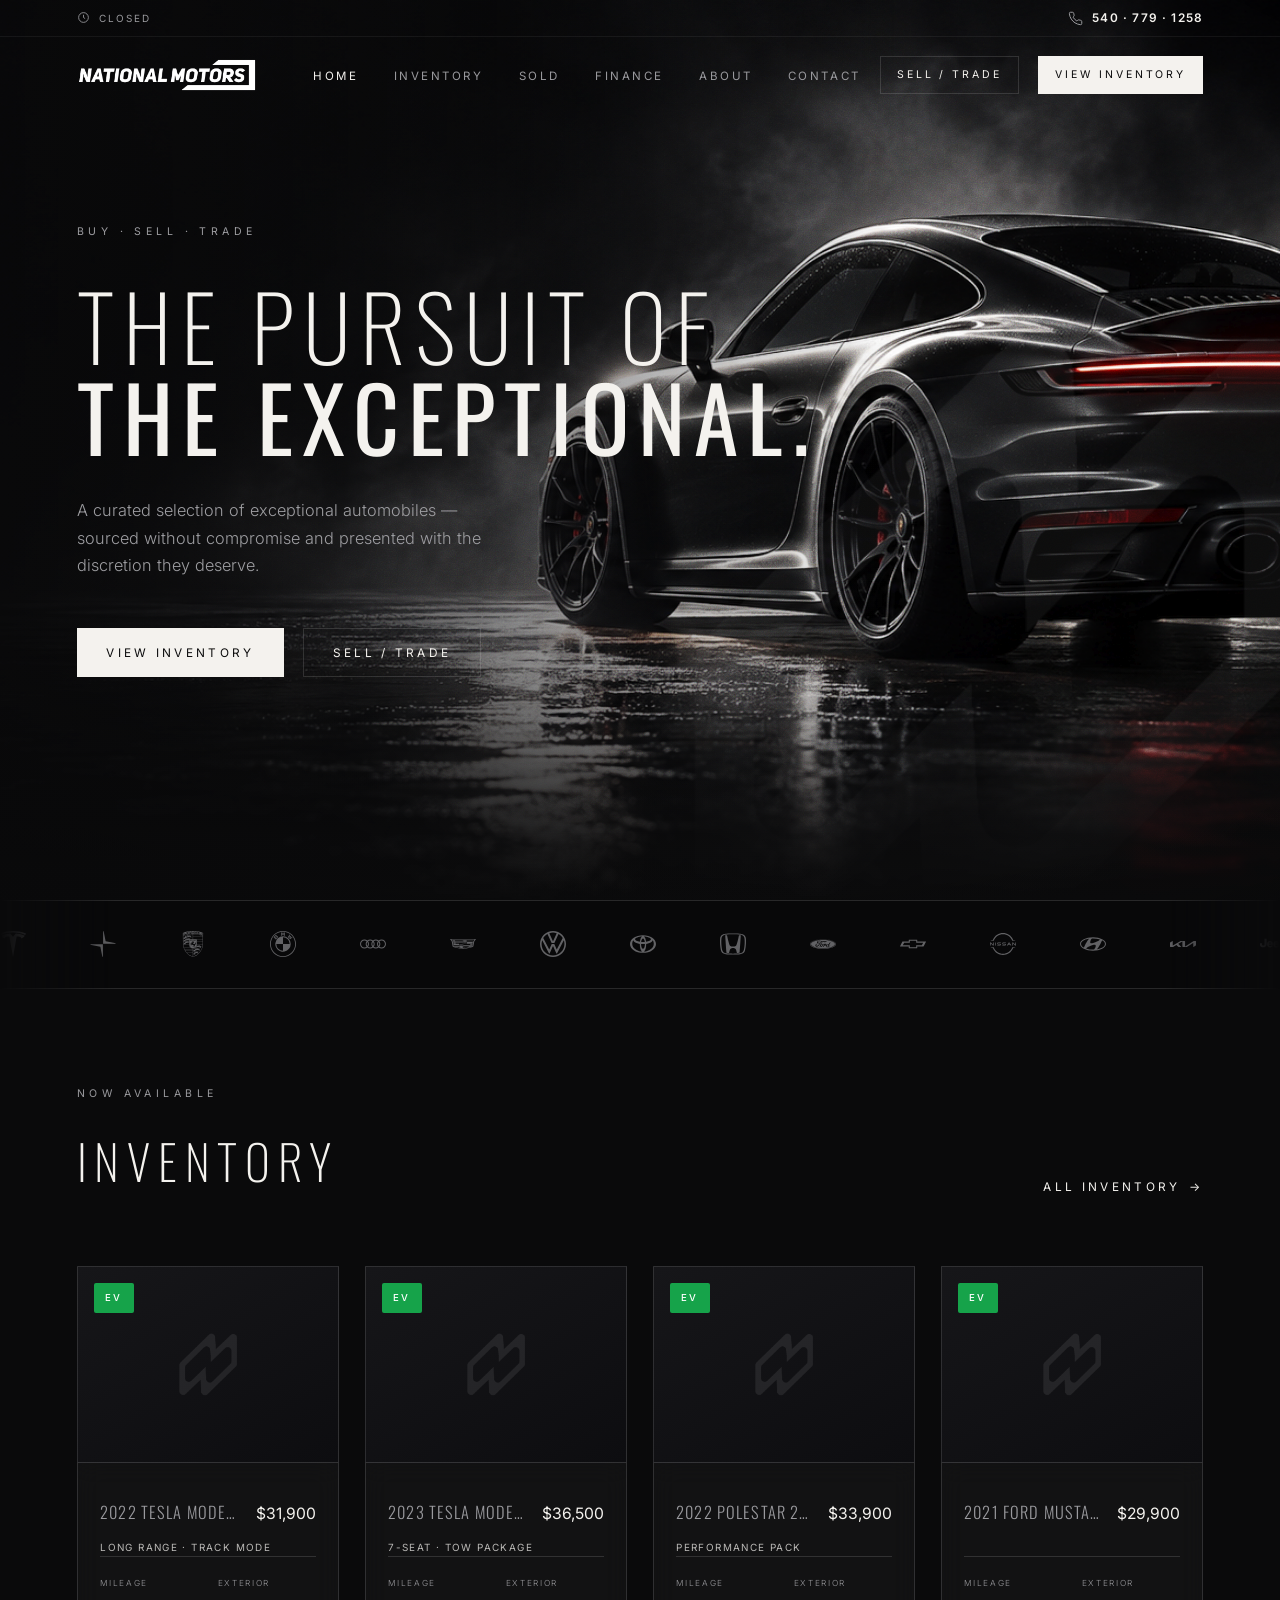
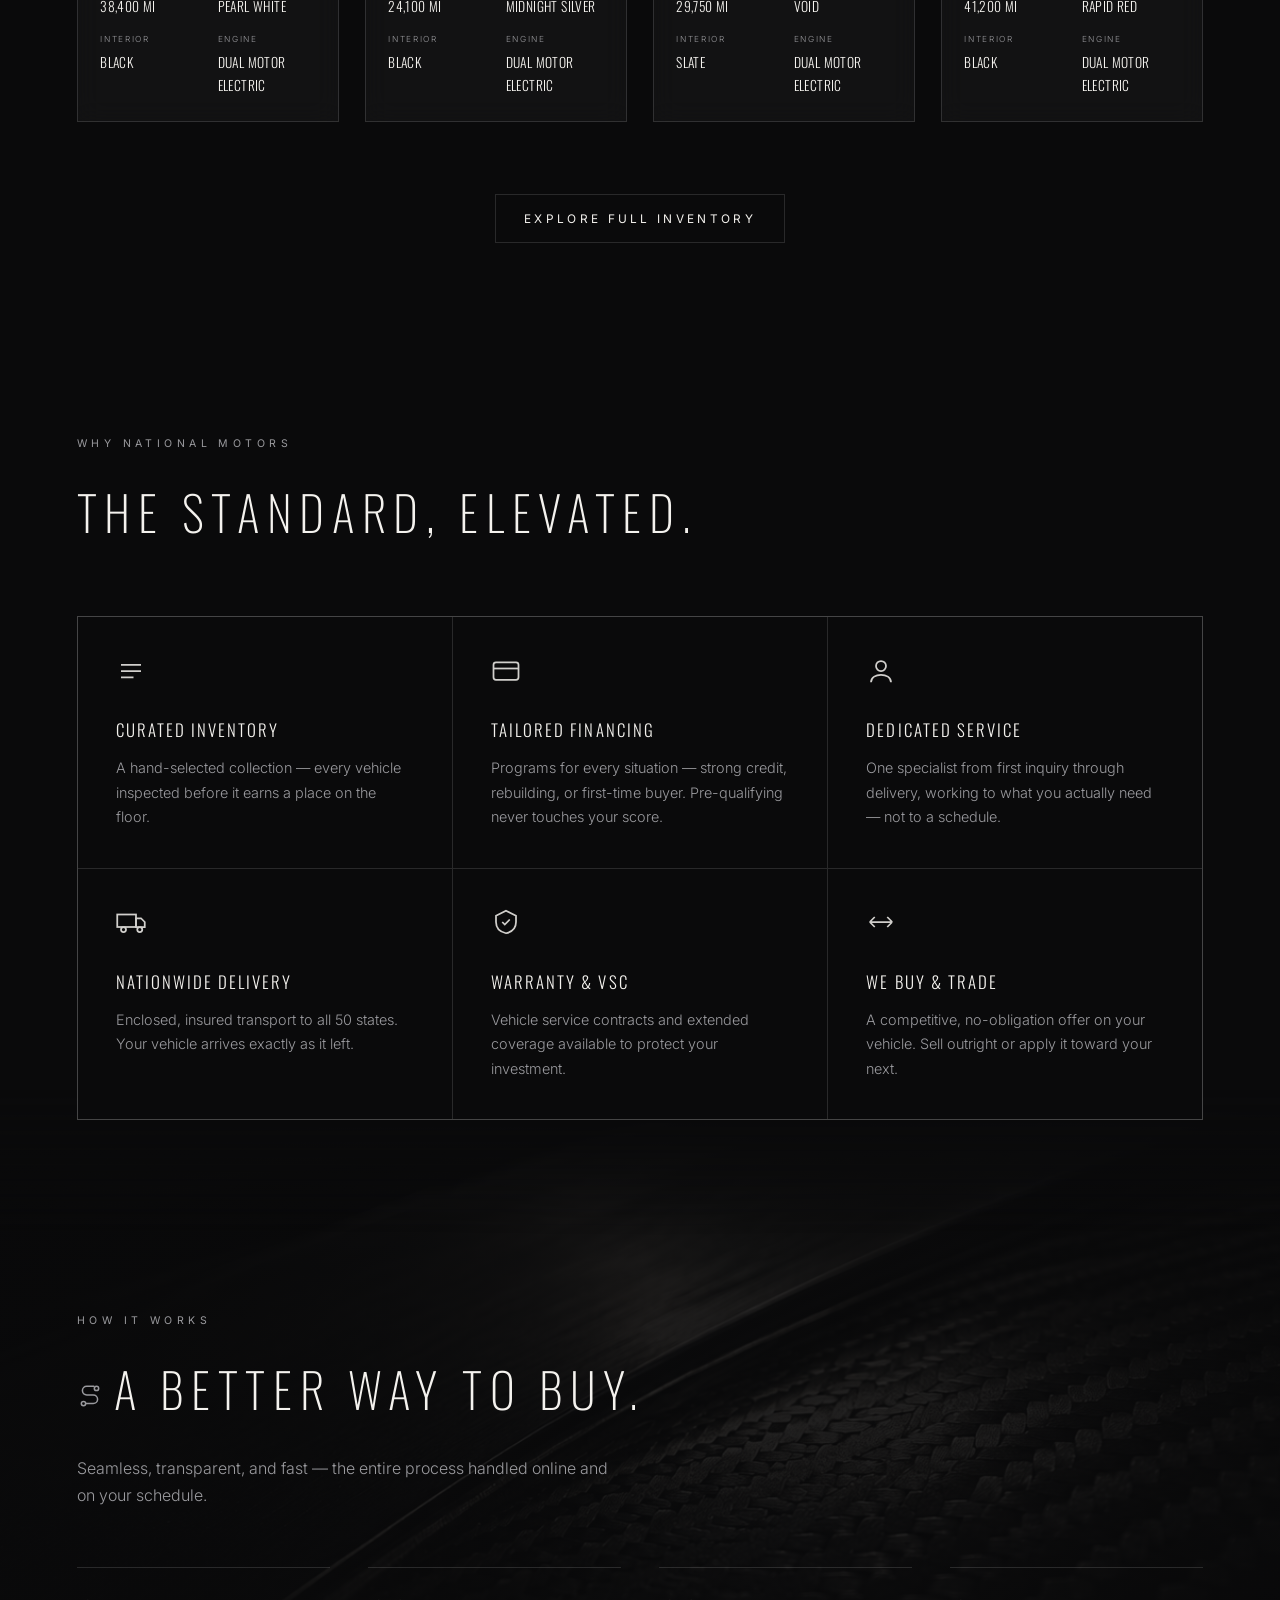
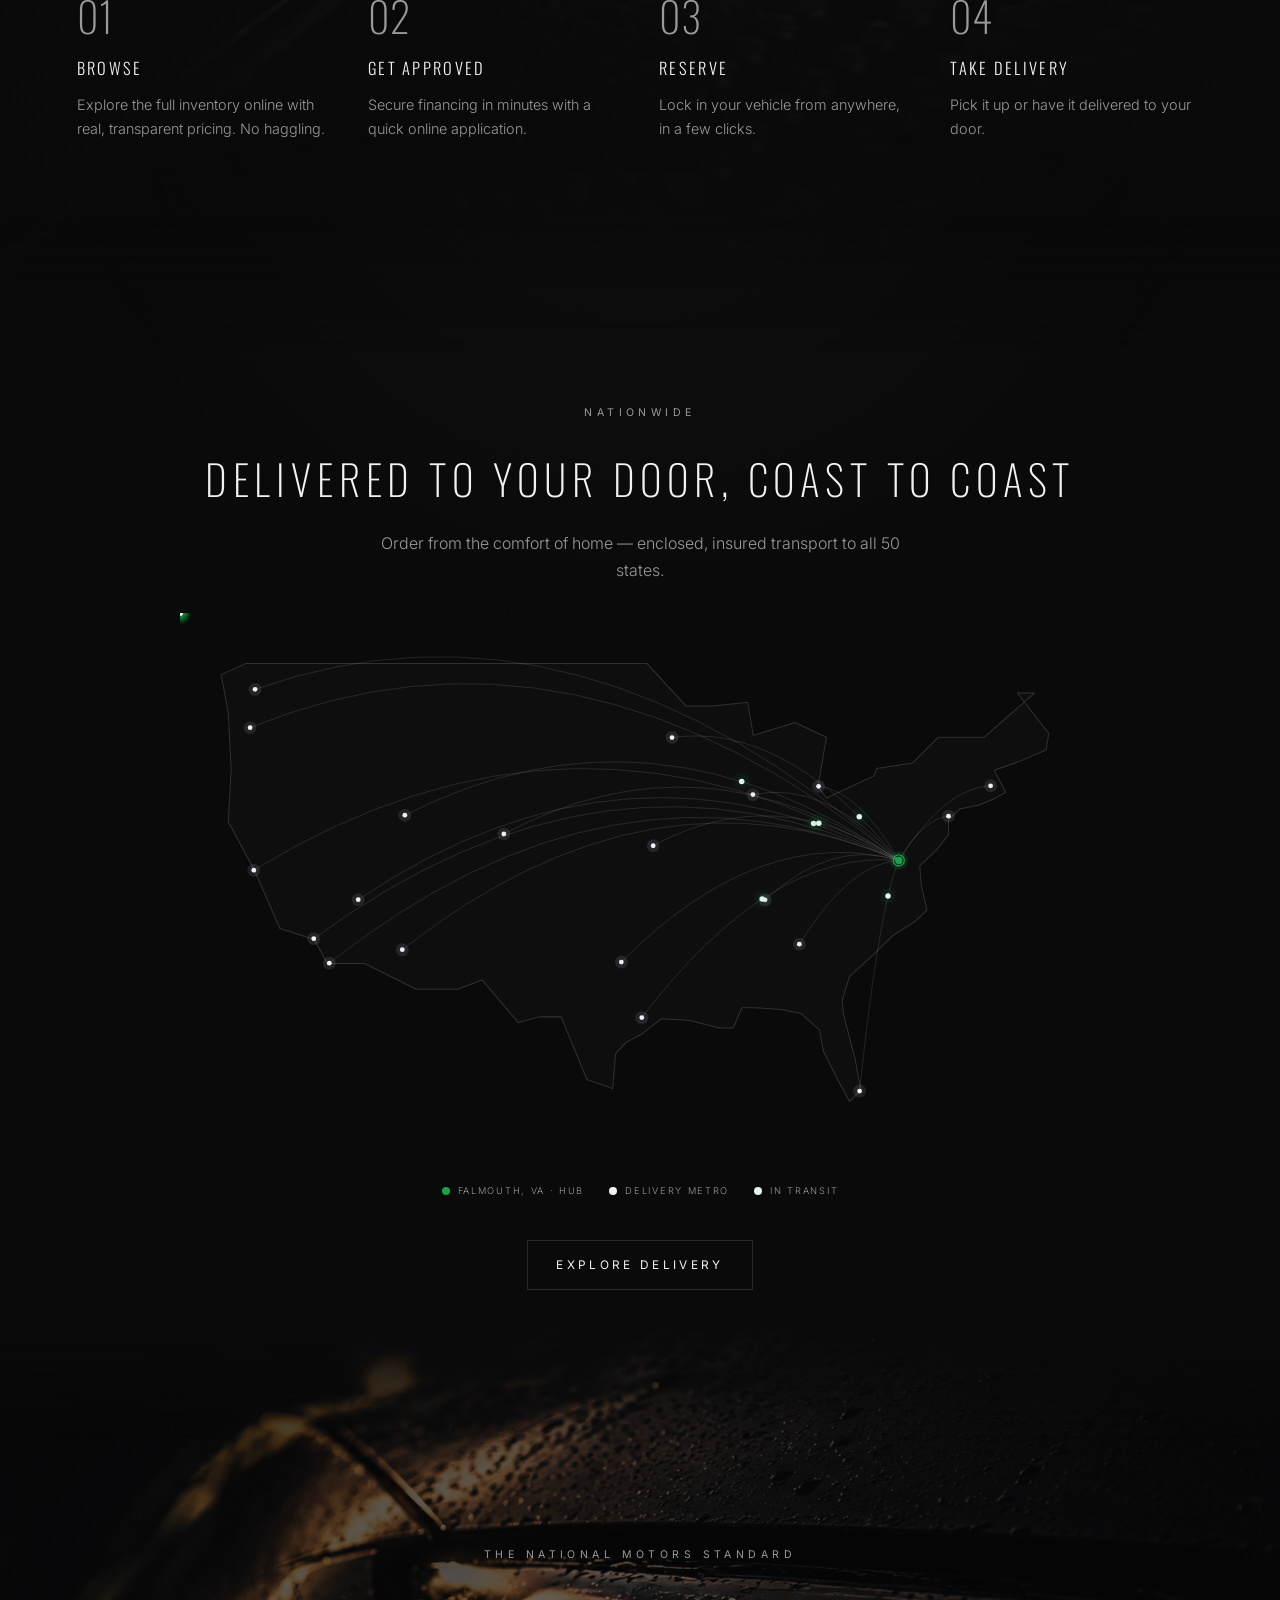
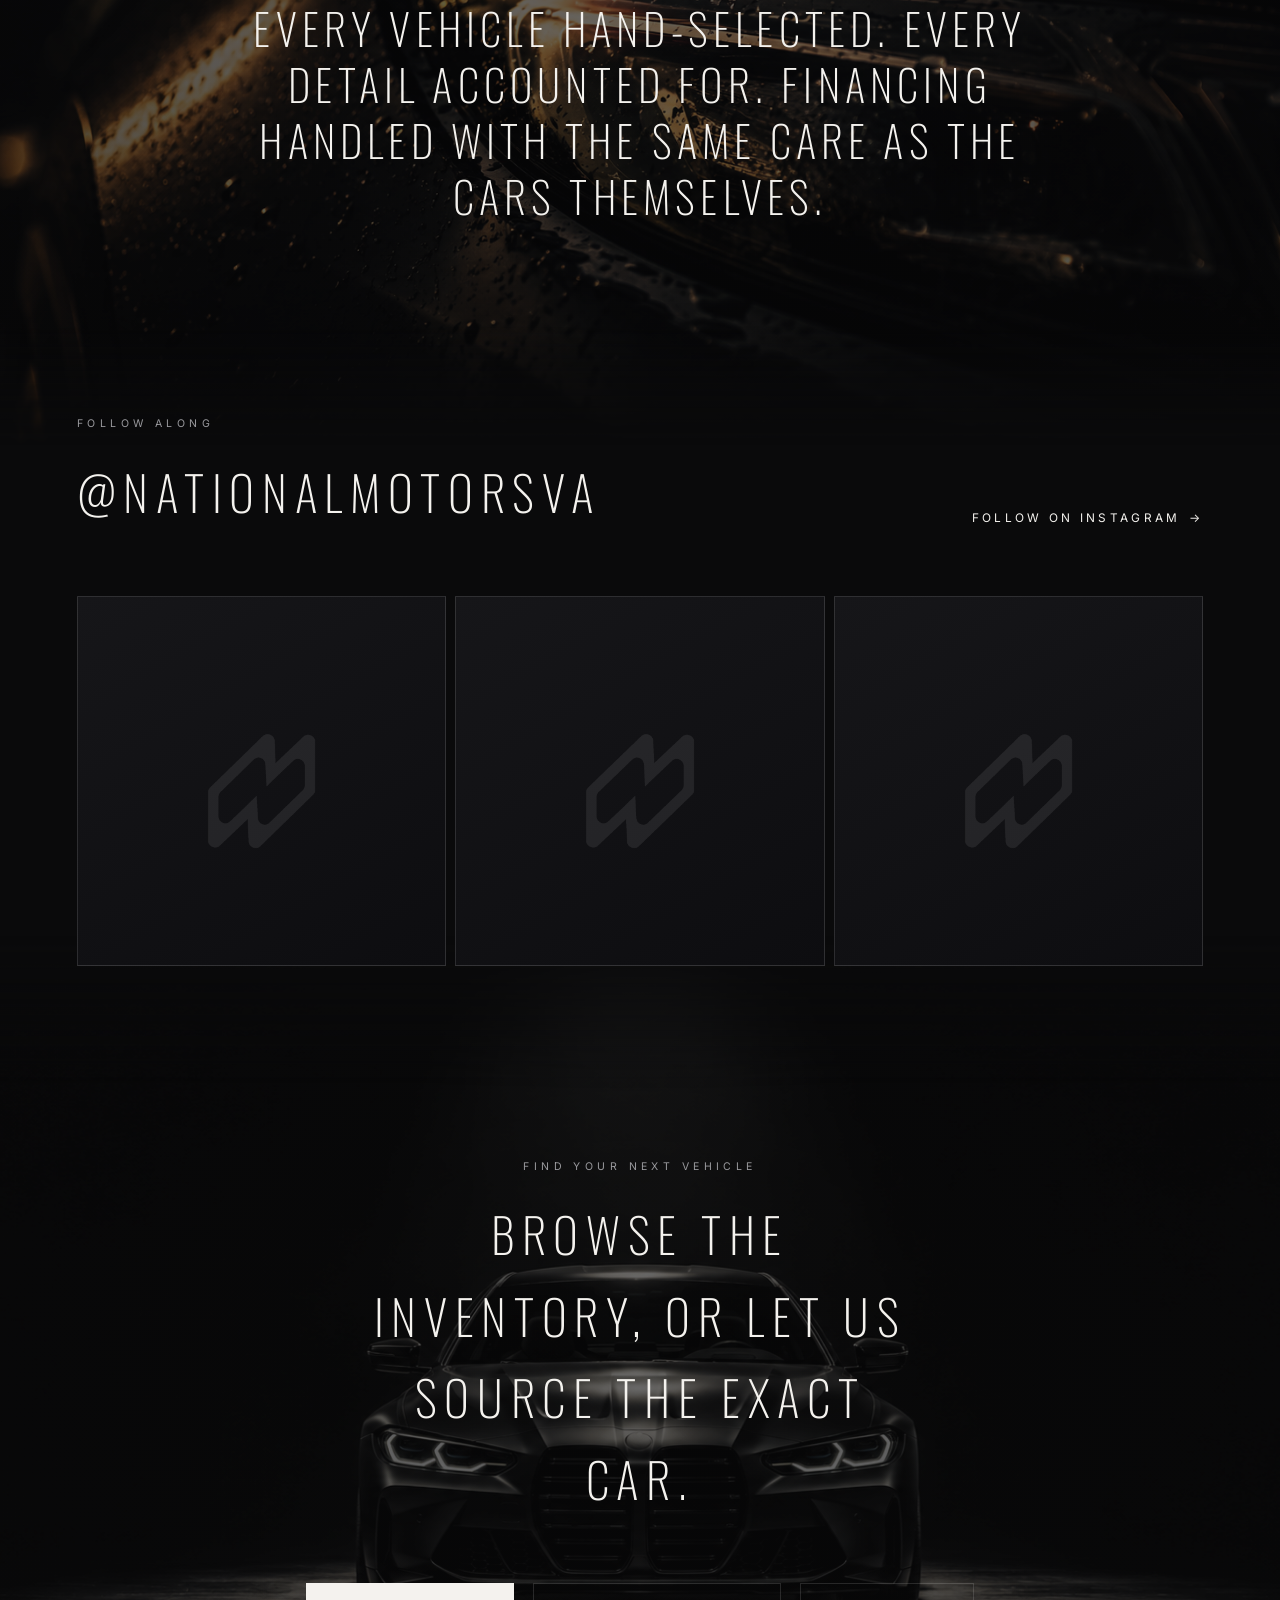
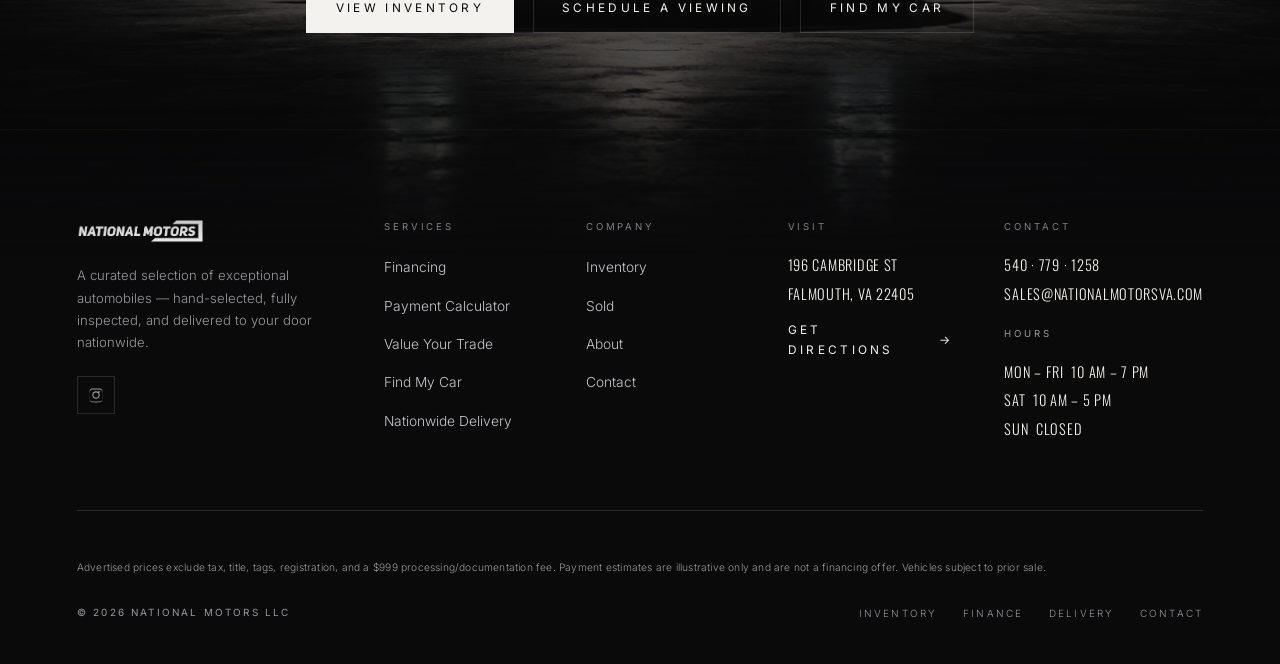
==== commit 560da8f0: "Hero: 5-slide cross-fade slideshow Renamed assets/img/hero slide/ to hero-slides/ to match the paths" ====
--- a/index.html
+++ b/index.html
@@ -1 +1 @@
-<!DOCTYPE html><html lang="en"><head><meta charset="UTF-8"><meta name="viewport" content="width=device-width, initial-scale=1"><title>National Motors | Used Cars, EVs & Financing — Fredericksburg / Falmouth, VA</title><meta name="description" content="National Motors — quality pre-owned cars, trucks, SUVs and electric vehicles (EV) with financing and nationwide delivery in the Fredericksburg / Falmouth, Virginia area."><link rel="icon" href="assets/img/favicon.png"><link rel="preconnect" href="https://fonts.googleapis.com"><link rel="preconnect" href="https://fonts.gstatic.com" crossorigin><link href="https://fonts.googleapis.com/css2?family=Inter:wght@300;400;500&family=Oswald:wght@200;300;400;500&display=swap" rel="stylesheet"><link rel="stylesheet" href="assets/css/site.css"></head><body class="home"><header id="hd"><div class="util"><div class="wrap utilrow"><span class="ustatus"><svg class="x" viewBox="0 0 24 24" fill="none" stroke="currentColor" stroke-width="1.4"><circle cx="12" cy="12" r="9"/><path d="M12 7v5l3 2"/></svg><span id="today">Open</span></span><a class="uphone" href="tel:+15407791258"><svg class="x" viewBox="0 0 24 24" fill="none" stroke="currentColor" stroke-width="1.4"><path d="M22 16.9v3a2 2 0 01-2.2 2 19.8 19.8 0 01-8.6-3 19.5 19.5 0 01-6-6 19.8 19.8 0 01-3-8.6A2 2 0 014.1 2h3a2 2 0 012 1.7c.1.9.3 1.8.6 2.6a2 2 0 01-.5 2.1L8.1 9.9a16 16 0 006 6l1.5-1.1a2 2 0 012.1-.5c.8.3 1.7.5 2.6.6a2 2 0 011.7 2z"/></svg><b>540 · 779 · 1258</b></a></div></div><div class="wrap nav"><a href="index.html"><img class="logo" src="assets/img/wordmark.png" alt="National Motors"></a><div class="right"><ul><li><a class="n active" href="index.html">Home</a></li><li><a class="n" href="inventory.html">Inventory</a></li><li><a class="n" href="sold.html">Sold</a></li><li><a class="n" href="financing.html">Finance</a></li><li><a class="n" href="about.html">About</a></li><li><a class="n" href="contact.html">Contact</a></li></ul><a class="btn small" href="sell.html">Sell / Trade</a><a class="btn small fill" href="inventory.html">View Inventory</a><button class="navtoggle" id="mt">Menu</button></div></div></header><div class="mobile" id="mm"><button class="close" id="mc">✕</button><a href="index.html">Home</a><a href="inventory.html">Inventory</a><a href="sold.html">Sold</a><a href="financing.html">Finance</a><a href="about.html">About</a><a href="contact.html">Contact</a><a href="sell.html">Sell / Trade</a></div><section class="hero"><div class="hero-media"></div><img class="hero-mark" src="assets/img/monogram.png" alt=""><div class="wrap"><span class="eyebrow">Buy · Sell · Trade</span><h1>The pursuit of<br><b>the exceptional.</b></h1><p class="sub">A curated selection of exceptional automobiles — sourced without compromise and presented with the discretion they deserve.</p><div class="cta"><a class="btn fill" href="inventory.html">View Inventory</a><a class="btn" href="sell.html">Sell / Trade</a></div></div></section><div class="marquee"><div class="marquee-track"><svg viewBox="0 0 24 24" role="img" aria-label="Tesla"><path d="M12 5.362l2.475-3.026s4.245.09 8.471 2.054c-1.082 1.636-3.231 2.438-3.231 2.438-.146-1.439-1.154-1.79-4.354-1.79L12 24 8.619 5.034c-3.18 0-4.188.354-4.335 1.792 0 0-2.146-.795-3.229-2.43C5.28 2.431 9.525 2.34 9.525 2.34L12 5.362l-.004.002H12v-.002zm0-3.899c3.415-.03 7.326.528 11.328 2.28.535-.968.672-1.395.672-1.395C19.625.612 15.528.015 12 0 8.472.015 4.375.61 0 2.349c0 0 .195.525.672 1.396C4.674 1.989 8.585 1.435 12 1.46v.003z"/></svg><svg viewBox="0 0 24 24" role="img" aria-label="Polestar"><path d="m12.549 0-.457.555v11.191h11.19l.554-.457-9.4-1.89zM.719 12.26l-.555.457L9.563 14.6l1.886 9.4.457-.555V12.26Z"/></svg><svg viewBox="0 0 24 24" role="img" aria-label="Porsche"><path d="M11.972 0A25.68 25.68 0 0 0 9.93.091a27.858 27.858 0 0 0-4.248.685 23.565 23.565 0 0 0-2.975.966l-.06.022s.118 7.243.21 10.831a9.934 9.934 0 0 0 .569 3.098 14.899 14.899 0 0 0 1.622 3.214A12.884 12.884 0 0 0 7.56 21.66a11.234 11.234 0 0 0 1.192.873 15.214 15.214 0 0 0 2.038 1.031c.233.098.436.192.62.255A4.58 4.58 0 0 0 12 24a4.58 4.58 0 0 0 .59-.182c.182-.063.387-.156.62-.255a15.22 15.22 0 0 0 2.037-1.031 11.25 11.25 0 0 0 1.194-.873 12.88 12.88 0 0 0 2.511-2.752 14.889 14.889 0 0 0 1.622-3.214 9.934 9.934 0 0 0 .57-3.098c.091-3.588.21-10.827.21-10.827a.635.635 0 0 0-.057-.026 23.564 23.564 0 0 0-2.976-.966 27.856 27.856 0 0 0-4.248-.684A26.068 26.068 0 0 0 12.031 0zm0 .361h.057c.679.008 1.288.03 1.963.09a26.585 26.585 0 0 1 4.084.663 22.53 22.53 0 0 1 2.861.937.619.619 0 0 1 .057.025l-.038 2.274a.113.113 0 0 0-.019-.01 22.55 22.55 0 0 0-2.86-.937 26.61 26.61 0 0 0-4.085-.662c-.675-.06-1.281-.1-1.96-.108h-.058c-.679.009-1.29.048-1.965.108a26.608 26.608 0 0 0-4.084.665 22.547 22.547 0 0 0-2.861.938.116.116 0 0 0-.02.01l-.038-2.281.058-.022a22.527 22.527 0 0 1 2.86-.937A26.581 26.581 0 0 1 10.01.45c.675-.06 1.284-.08 1.963-.089zm.288.216a16.633 16.633 0 0 0-.902.008c-.121.005-.288.109-.29.23l-.007.648c-.002.132.172.236.305.239.462.01.87.002 1.318.03.033.003.062.023.062.056l-.003.13a.042.042 0 0 1-.045.046c-.521 0-1.066-.025-1.593.017-.028.002-.027-.005-.028.023l-.024.384-.002.03a16.318 16.318 0 0 1 1.882 0 .32.32 0 0 0 .305-.262l.006-.627c0-.129-.158-.224-.261-.23-.442-.028-.945-.013-1.394-.025a.046.046 0 0 1-.044-.05l.009-.145c0-.028.019-.036.047-.037.444-.016 1.107.005 1.562.019a.072.072 0 0 0 .06-.07V.674c0-.017-.032-.067-.063-.068V.605a33.113 33.113 0 0 0-.9-.028zm-1.88.064c-.423.008-1.341.125-1.862.19L8.515 2.64v.023l.47-.06a.014.014 0 0 0 .01-.006.014.014 0 0 0 .003-.01v-.523l.947-.102c.083-.015.18.046.256.169a.88.88 0 0 1 .114.339l.467-.035c.01 0 .03 0 .028-.01a.988.988 0 0 0-.307-.663.316.316 0 0 0 .197-.31 4.34 4.34 0 0 0-.022-.564.32.32 0 0 0-.3-.247zm3.59.019a.404.404 0 0 0-.413.332l-.01 1.195a.312.312 0 0 0 .24.289c.61.057 1.21.112 1.89.215.011 0 .032-.007.032-.017v-.416c0-.009-.02-.028-.027-.03-.454-.057-1.053-.137-1.589-.193a.076.076 0 0 1-.058-.07v-.812c0-.034.05-.052.084-.05.529.044 1.056.14 1.584.197.014.002.036-.007.037-.021l.01-.382a.037.037 0 0 0-.029-.033 36.382 36.382 0 0 0-1.75-.204zm1.98.237c-.012 0-.022.014-.022.025-.006.274-.045 1.457-.053 1.772v.027c.155.027.326.048.453.074.014.002.035-.008.035-.022-.002-.207 0-.448-.004-.636 0-.013.006-.014.02-.012a31.392 31.392 0 0 1 1.102.22c.008 0 .052.007.052.03-.003.217-.007.4-.013.617a.041.041 0 0 0 .027.04c.145.033.283.067.42.1.037.008.043.001.044-.012.022-.451.03-1.174.036-1.784 0-.008-.003-.02-.01-.022-.153-.035-.297-.072-.453-.105-.014-.003-.022.02-.023.035-.015.223-.009.43-.026.652 0 .008 0 .012-.009.01-.37-.076-.765-.158-1.132-.227-.01-.002-.006-.02-.005-.031l.003-.653a.033.033 0 0 0-.026-.03 23.196 23.196 0 0 0-.417-.068zM7.934.92a.303.303 0 0 0-.037 0c-.543.086-1.089.201-1.64.32a.5.5 0 0 0-.23.143.322.322 0 0 0-.102.205l.004 1.118a.434.434 0 0 0 .106.266.24.24 0 0 0 .204.11 38.518 38.518 0 0 1 1.633-.323.497.497 0 0 0 .268-.166.362.362 0 0 0 .098-.23L8.236 1.2a.28.28 0 0 0-.11-.198.303.303 0 0 0-.191-.08zm2.157.197a.076.076 0 0 1 .08.069l.003.189a.172.172 0 0 1-.14.166l-1.062.104-.009-.008V1.23l.009-.004 1.111-.108a.076.076 0 0 1 .008 0zm-2.52.29a.167.167 0 0 1 .078.022.117.117 0 0 1 .054.106l-.009.704a.125.125 0 0 1-.049.105.291.291 0 0 1-.12.047 61.16 61.16 0 0 1-.997.19.106.106 0 0 1-.088-.017.133.133 0 0 1-.03-.1v-.726a.143.143 0 0 1 .04-.097.243.243 0 0 1 .12-.06c.29-.054.67-.129.968-.172a.167.167 0 0 1 .033-.002zm10.81 0l-.001.001c-.008 0-.008.012-.008.019-.014.606-.03 1.167-.035 1.773 0 .013.006.03.018.033a22.245 22.245 0 0 1 2.158.7c.032.011.031-.013.031-.022.003-.138.01-.278.003-.416a.041.041 0 0 0-.025-.033 16.602 16.602 0 0 0-1.66-.541.028.028 0 0 1-.019-.026l.008-.18c0-.008.014-.01.022-.008a21.848 21.848 0 0 1 1.67.542c.01.003.01-.01.01-.019a5.121 5.121 0 0 0 0-.468.029.029 0 0 0-.02-.026 21.457 21.457 0 0 0-1.638-.523c-.008-.002-.018-.01-.018-.018v-.192c0-.008.013-.013.021-.01.564.144 1.184.36 1.615.519.038.014.06.008.06-.027 0-.157.006-.168-.002-.324-.002-.02-.004-.04-.022-.047a21.383 21.383 0 0 0-2.169-.707zm-12.97.064a.365.365 0 0 0-.084.009c-.65.166-1.303.414-1.956.652a.063.063 0 0 0-.03.052V3.65l.003.33s.471-.177.573-.21c.013-.004.013-.017.013-.031l-.01-.52c0-.015.002-.037.016-.04l1.625-.502a.306.306 0 0 0 .138-.101.237.237 0 0 0 .052-.156l-.017-.683a.272.272 0 0 0-.119-.197.365.365 0 0 0-.204-.068zm-.286.496c.036-.01.07.031.072.063a1.86 1.86 0 0 1 .012.25c-.001.045-.066.097-.11.11l-1.184.386c-.011.004-.031 0-.031-.012l.002-.358c0-.017.02-.031.036-.036a10.796 10.796 0 0 1 1.203-.403zm6.967.981c.653.01 1.246.03 1.9.088a26.591 26.591 0 0 1 4.083.663 22.501 22.501 0 0 1 2.861.937.107.107 0 0 1 .014.007 89.441 89.441 0 0 0-.007.448h-8.851zm-.317.002l-.001 4.618H8.827c-.043-.004-.015-.023.015-.052a1.71 1.71 0 0 1 .715-.312c.022-.002.028-.014-.003-.054a.898.898 0 0 0-.93-.212.985.985 0 0 0-.624.603.04.04 0 0 1-.04.031 6.734 6.734 0 0 1-.47.013c-.025 0-.037-.032-.035-.056a.737.737 0 0 1 .343-.484 1.1 1.1 0 0 1 .519-.178.04.04 0 0 0 .02-.063.515.515 0 0 0-.105-.093.758.758 0 0 0-.504-.077 1.053 1.053 0 0 0-.948.964c-.01.06.006.074-.053.094-.112.038-.322.064-.434.088-.02.003-.05-.043-.045-.063a1.309 1.309 0 0 1 .244-.522 1.006 1.006 0 0 1 .342-.291c.026-.013.05-.044.026-.064-.253-.22-.771.012-.98.241a1.37 1.37 0 0 0-.275.91c0 .016.014.041 0 .047a4.942 4.942 0 0 1-.4.15c-.012.003-.014-.028-.016-.04a.93.93 0 0 1 .147-.677.661.661 0 0 1 .244-.241c.01-.006.008-.018 0-.028-.115-.149-.569-.042-.708.094-.32.312-.297.615-.312 1.097-.001.023-.03.111-.056.123a.57.57 0 0 1-.184.07c-.021.006-.023.014-.028-.007a.39.39 0 0 0-.57-.222.356.356 0 0 0-.077.532c.015.017.02.034-.003.041a.42.42 0 0 0-.275.534.336.336 0 0 0 .296.21.628.628 0 0 0 .37-.108.043.043 0 0 1 .06.01.386.386 0 0 0 .531.124c.162-.107.234-.273.114-.559-.007-.016.02-.046.034-.054a6.615 6.615 0 0 1 3.144-.88 1.78 1.78 0 0 1 .456.101.094.094 0 0 1 .023.008l.002.941a.19.19 0 0 1-.034.025 1.005 1.005 0 0 0-.432.55c-.004.017-.006.021-.035.024-.193.019-.399.047-.591.062-.011.002-.032-.019-.028-.03a1.87 1.87 0 0 1 .725-.908.057.057 0 0 0 .01-.067.375.375 0 0 0-.168-.093 1.087 1.087 0 0 0-.895.362 1.418 1.418 0 0 0-.312.875c-.001.022.003.058-.019.065-.124.039-.261.074-.39.11-.015.004-.035-.011-.038-.027a1.006 1.006 0 0 1 .486-1.03c.051-.04-.038-.102-.102-.102a.963.963 0 0 0-.913.53 1.301 1.301 0 0 0-.03.793c.003.023.019.063-.006.069-.079.019-.265.09-.323.108-.021.007-.035-.003-.047-.03a1.041 1.041 0 0 1-.021-.488 1.102 1.102 0 0 1 .268-.493c.008-.01.011-.032 0-.037a.54.54 0 0 0-.378-.025.74.74 0 0 0-.477.38c-.159.297-.118.583.051 1.005.008.02.018.058 0 .07l-.137.08c-.017.013-.032.002-.044-.015-.055-.078-.124-.202-.21-.24a.415.415 0 0 0-.428.035.406.406 0 0 0-.12.431.875.875 0 0 0 .1.152c.01.014-.001.036-.013.047-.059.052-.14.09-.188.14a.395.395 0 0 0-.01.471.365.365 0 0 0 .45.123 1.624 1.624 0 0 0 .232-.122c.027-.018.045-.051.07-.025a.546.546 0 0 0 .224.153.427.427 0 0 0 .354-.062.305.305 0 0 0 .168-.338.875.875 0 0 0-.143-.27c-.033-.035-.035-.033 0-.054a7.435 7.435 0 0 1 1.66-.724 5.024 5.024 0 0 1 1.69-.207h.046l.003 1.949H3.206c-.054-2.133-.116-5.51-.156-7.836a.113.113 0 0 1 .014-.007 22.499 22.499 0 0 1 2.86-.937 26.59 26.59 0 0 1 4.084-.663 23.38 23.38 0 0 1 1.768-.086zm-3.088.816a1.237 1.237 0 0 0-.693.232c-.286.188-.456.773-.49.982a.044.044 0 0 1-.04.036 5.998 5.998 0 0 0-.676.125c-.007.001-.012-.01-.012-.017a.983.983 0 0 1 .258-.59 3.506 3.506 0 0 1 .493-.396c.013-.011.004-.045-.012-.051a1.035 1.035 0 0 0-.797.012 1.129 1.129 0 0 0-.675.867 2.062 2.062 0 0 0-.029.41c.002.017-.03.018-.045.023-.246.077-.504.167-.71.236-.01.004-.039.002-.039-.01a1.168 1.168 0 0 1 .175-.655c.12-.195.343-.305.505-.469.011-.012.028-.044.011-.051-.41-.165-.797.004-1.124.375a1.395 1.395 0 0 0-.2 1.124c.009.036 0 .075-.019.083a1.805 1.805 0 0 1-.23.089.025.025 0 0 1-.033-.02c-.093-.296-.44-.238-.597-.148a.361.361 0 0 0-.139.489.031.031 0 0 1-.01.044.442.442 0 0 0-.205.596.352.352 0 0 0 .428.137 1.208 1.208 0 0 0 .246-.129.027.027 0 0 1 .03.004.393.393 0 0 0 .566.08c.115-.082.16-.096.204-.244a.39.39 0 0 0-.09-.3c-.012-.01-.001-.04.013-.047A9.692 9.692 0 0 1 8.947 5.51a2.35 2.35 0 0 1 1.446.553.072.072 0 0 0 .062.031.098.098 0 0 0 .054-.056.66.66 0 0 0-.204-.678 1.21 1.21 0 0 0-.612-.344c-.012-.003-.02-.029-.01-.037a.968.968 0 0 1 .335-.22 3.587 3.587 0 0 1 .605-.05c.014-.001.035-.015.03-.028a.606.606 0 0 0-.527-.4 1.325 1.325 0 0 0-.693.1 1.118 1.118 0 0 0-.5.553.036.036 0 0 1-.032.02 12.139 12.139 0 0 0-.594-.007c-.014 0-.035 0-.035-.014a.943.943 0 0 1 .255-.517 1.989 1.989 0 0 1 .68-.386c.019-.006.04-.036.029-.051a.549.549 0 0 0-.201-.17 1.237 1.237 0 0 0-.347-.041zm3.405 1.607h8.845c-.012.686-.025 1.433-.04 2.195h-8.805zM8.681 7.801l6.666.003a.016.016 0 0 1 .017.013l-.002 5.138a2.354 2.354 0 0 1-.143.764 3.327 3.327 0 0 1-1.44 1.725 3.468 3.468 0 0 1-1.74.491 3.512 3.512 0 0 1-2.26-.86 3.078 3.078 0 0 1-1.105-2.31L8.667 7.82c0-.013.001-.019.014-.019zm6.994.086h5.217c-.012.645-.025 1.296-.034 1.926h-5.183V8.318zm-6.839.071c-.013 0-.014.005-.014.018l.007 4.753a2.97 2.97 0 0 0 1.054 2.225 3.333 3.333 0 0 0 2.153.827 3.284 3.284 0 0 0 1.66-.473 3.193 3.193 0 0 0 1.374-1.66 2.28 2.28 0 0 0 .136-.734l.002-4.94a.015.015 0 0 0-.016-.014zm4.436.304a.101.101 0 0 1 .001 0 .11.11 0 0 1 .087.071l.242.715a.079.079 0 0 1-.003.07.066.066 0 0 1-.054.024.065.065 0 0 1-.063-.044l-.038-.125h-.33l-.036.128c-.01.04-.04.044-.071.044a.063.063 0 0 1-.044-.028.057.057 0 0 1-.01-.052l.232-.728a.101.101 0 0 1 .087-.075zm-.763.007a.226.226 0 0 1 .023 0 .232.232 0 0 1 .235.157.046.046 0 0 1-.031.059.053.053 0 0 1-.07-.02.166.166 0 0 0-.132-.09.151.151 0 0 0-.133.1.498.498 0 0 0-.055.222.524.524 0 0 0 .046.228.159.159 0 0 0 .154.102.233.233 0 0 0 .166-.243v-.039h-.135a.057.057 0 0 1-.059-.063c0-.023.007-.05.059-.05h.192c.064 0 .073.048.073.09a.792.792 0 0 1-.011.152.399.399 0 0 1-.15.236.301.301 0 0 1-.15.043.257.257 0 0 1-.227-.145.618.618 0 0 1-.073-.31.577.577 0 0 1 .08-.304.226.226 0 0 1 .198-.125zm-2.988.002a.318.318 0 0 1 .004 0c.183.002.243.111.243.15 0 .035-.061.08-.095.039a.2.2 0 0 0-.157-.068.143.143 0 0 0-.15.096.114.114 0 0 0 .094.135.61.61 0 0 1 .267.08h-.001a.202.202 0 0 1 .081.18.247.247 0 0 1-.067.175.327.327 0 0 1-.247.088.297.297 0 0 1-.263-.14c-.004-.01-.01-.063.034-.078a.084.084 0 0 1 .082.026.239.239 0 0 0 .156.063.223.223 0 0 0 .148-.05.105.105 0 0 0 .024-.116.219.219 0 0 0-.193-.098.25.25 0 0 1-.172-.07.25.25 0 0 1-.069-.196.219.219 0 0 1 .1-.163.318.318 0 0 1 .181-.053zm1.649 0a.06.06 0 0 1 .001 0 .06.06 0 0 1 .006 0h.355a.06.06 0 1 1 0 .12l-.114.002v.682a.063.063 0 0 1-.125 0v-.683h-.116a.06.06 0 0 1-.007-.12zm.56 0a.06.06 0 0 1 .001 0 .06.06 0 0 1 .006 0h.354a.06.06 0 1 1 0 .12l-.114.002v.682a.063.063 0 0 1-.125 0v-.683h-.115a.06.06 0 0 1-.007-.12zm2.74 0a.06.06 0 0 1 .002 0 .06.06 0 0 1 .006 0h.353a.06.06 0 1 1 0 .12l-.112.002v.682a.063.063 0 0 1-.125 0v-.683h-.116a.06.06 0 0 1-.007-.12zm-.677.004a.063.063 0 0 1 .012 0h.19a.364.364 0 0 1 .208.058.278.278 0 0 1 .108.206.235.235 0 0 1-.071.198.305.305 0 0 1-.117.075l-.02.007.158.2a.086.086 0 0 1 .023.056c-.002.032-.023.05-.06.05a.066.066 0 0 1-.056-.027l-.187-.258h-.117v.23a.059.059 0 0 1-.063.067.06.06 0 0 1-.062-.067v-.726a.073.073 0 0 1 .016-.05.063.063 0 0 1 .038-.019zm-3.87.002a.06.06 0 0 1 .003 0h.357a.06.06 0 0 1 0 .121h-.116v.684a.063.063 0 0 1-.125 0v-.684h-.116a.06.06 0 0 1-.003-.12zm.583 0a.063.063 0 0 1 .002 0 .063.063 0 0 1 .065.064v.471a.258.258 0 0 0 .037.151.146.146 0 0 0 .127.056.138.138 0 0 0 .125-.056.265.265 0 0 0 .035-.15V8.34h.001a.063.063 0 0 1 .125 0v.432a.474.474 0 0 1-.056.262.25.25 0 0 1-.228.104.26.26 0 0 1-.23-.104.456.456 0 0 1-.061-.262V8.34a.063.063 0 0 1 .058-.063zm3.354.115v.328h.13a.18.18 0 0 0 .2-.174.15.15 0 0 0-.051-.109.178.178 0 0 0-.13-.045zm-.584.015l-.136.469h.278zm-1.14 1.005c.011 0 .021.002.022.011.002.018-.016.029-.042.042a.206.206 0 0 0-.094.08.31.31 0 0 0-.039.163.115.115 0 0 0 .063.079.298.298 0 0 0 .142.028.502.502 0 0 0 .215-.063.581.581 0 0 1 .276-.02.341.341 0 0 1 .194.063c.024.017.02.038.011.04-.014.005-.029-.012-.044-.01a.674.674 0 0 0-.142.03c-.06.027-.087.037-.116.09a.099.099 0 0 0-.007.073c.01.024.035.04.04.057a.446.446 0 0 0 .064.125.205.205 0 0 0 .03.023 2.668 2.668 0 0 1 .282.243.26.26 0 0 1 .04.093c.003.012-.007.03-.018.025a.255.255 0 0 1-.036-.029.178.178 0 0 0-.053-.039.368.368 0 0 0-.176-.025c-.027 0-.081.024-.05.036a.357.357 0 0 1 .132.116.43.43 0 0 1 .107.31c0 .006-.012.01-.015.006a.359.359 0 0 0-.102-.109.324.324 0 0 0-.21-.062c-.015.001-.06 0-.055.014a1.19 1.19 0 0 1 .123.191.562.562 0 0 1 .039.276c-.001.005-.02.01-.023.005a.61.61 0 0 0-.077-.076.349.349 0 0 0-.094-.06.29.29 0 0 0-.204.028.325.325 0 0 0-.13.132.492.492 0 0 0-.062.205.46.46 0 0 0 .042.257.368.368 0 0 0 .19.164.955.955 0 0 0 .334.044c.139.005.278-.016.417-.02a1.943 1.943 0 0 1 .396.003.88.88 0 0 1 .3.12 2.64 2.64 0 0 1 .215.183c.008.006.026-.003.035-.009a.462.462 0 0 0 .131-.233.346.346 0 0 0-.056-.246c-.047-.085-.116-.18-.17-.27a2.962 2.962 0 0 1-.202-.296.305.305 0 0 1-.017-.221.238.238 0 0 1 .107-.128c.011-.007.022.006.017.021a.184.184 0 0 0-.008.112.32.32 0 0 0 .089.14c.013.01.047-.005.055-.021.018-.043.007-.11.023-.154a.619.619 0 0 1 .108-.226 1.47 1.47 0 0 1 .36-.196c.033-.019.054-.105.091-.091.037.013.017.1-.011.142-.04.062-.087.1-.131.156a1.536 1.536 0 0 0-.157.247.222.222 0 0 0-.029.137.14.14 0 0 0 .073.094c.022.01.05-.01.07-.025a.385.385 0 0 0 .097-.103c.023-.038.01-.089.032-.128.006-.009.03-.007.037 0a.139.139 0 0 1 .044.084.393.393 0 0 1-.01.113c-.003.008-.024.027-.031.045a.244.244 0 0 1-.02.04c-.036.063-.078.116-.125.126-.01.001-.017.021-.01.03a.391.391 0 0 0 .113.132.198.198 0 0 0 .152.01c.027-.008.048-.027.079-.037.013-.004.005.004.005.017a.27.27 0 0 1-.015.086.19.19 0 0 1-.075.083.395.395 0 0 1-.166.05c-.027.005-.068.025-.058.051a.256.256 0 0 0 .042.085.122.122 0 0 0 .08.039.205.205 0 0 0 .125-.036c.04-.026.061-.074.096-.108.007-.006.026 0 .026.01a.36.36 0 0 1-.041.158.497.497 0 0 1-.128.138c-.015.013-.033.029-.033.049a.2.2 0 0 0 .044.084.134.134 0 0 0 .083.054.269.269 0 0 0 .1 0c.013 0 .01.023-.001.031a.253.253 0 0 1-.117.068.25.25 0 0 1-.128.008c-.081-.02-.134-.05-.214-.073a.23.23 0 0 0-.135-.009.227.227 0 0 0-.106.083.133.133 0 0 0-.03.064c-.006.063.025.13.005.192a1.415 1.415 0 0 1-.081.234 1.314 1.314 0 0 1-.115.165c-.04.054-.093.074-.12.133a.638.638 0 0 1-.038.063.515.515 0 0 0-.058.229.452.452 0 0 0 .085.209l.153.237a.149.149 0 0 1 .009.083.088.088 0 0 1-.044.07.893.893 0 0 0-.419.527l-.002.013v.004a.106.106 0 0 1-.021.042.334.334 0 0 1-.19.096c-.055.015-.11.029-.165.046a.077.077 0 0 0-.044.031.08.08 0 0 0 .009.097.137.137 0 0 1 .03.071.063.063 0 0 1-.013.042.108.108 0 0 1-.028.022.865.865 0 0 1-.216.087c-.05.011-.086-.002-.07-.059a3.075 3.075 0 0 1 .098-.293.42.42 0 0 1 .133-.14 2.289 2.289 0 0 1 .212-.162.411.411 0 0 0 .119-.126 3.299 3.299 0 0 1 .19-.275.163.163 0 0 0 .029-.129.246.246 0 0 0-.142-.185 1.052 1.052 0 0 0-.085-.034.534.534 0 0 1-.246-.175.09.09 0 0 0-.062-.04c-.063.002-.081.09-.083.138a1.17 1.17 0 0 0 .004.212.18.18 0 0 1 .004.072.055.055 0 0 1-.039.034 2.74 2.74 0 0 0-.565.279.24.24 0 0 0-.063.07l-.017.029a.187.187 0 0 1-.223.08.5.5 0 0 0-.044-.011.094.094 0 0 0-.064.017.162.162 0 0 0-.041.036.06.06 0 0 0-.01.019v.006a.057.057 0 0 0 0 .008.07.07 0 0 0 .004.017l.022.06a.066.066 0 0 1-.038.096.881.881 0 0 1-.203.055c-.04.005-.075-.01-.065-.057a1.1 1.1 0 0 1 .07-.237.094.094 0 0 1 .057-.06.79.79 0 0 0 .179-.14.266.266 0 0 1 .169-.073.512.512 0 0 0 .262-.1 1.73 1.73 0 0 0 .225-.186.37.37 0 0 0-.006-.46l-.02-.035c-.019-.03-.03-.073-.046-.104a.24.24 0 0 1-.039-.104c0-.068.027-.133.031-.201a.024.024 0 0 0-.016-.025.488.488 0 0 0-.137-.03 2.677 2.677 0 0 1-.56.006 1.423 1.423 0 0 1-.39-.18c-.053-.033-.085-.07-.139-.101-.014-.008-.015-.005-.028.006a.672.672 0 0 1-.459.125h-.002a1.766 1.766 0 0 1-.294-.077c-.073-.027-.19-.074-.26-.015-.029.025-.022.06-.022.093a1.244 1.244 0 0 1-.01.305.038.038 0 0 0 .003.032.044.044 0 0 0 .006.006.136.136 0 0 0 .036.02l.01.004c.028.01.033.023.05.058a.196.196 0 0 1 .016.062.159.159 0 0 1-.003.062.544.544 0 0 1-.009.039.207.207 0 0 0 .008.135.115.115 0 0 0 .042.053.073.073 0 0 0 .01.004.063.063 0 0 0 .01.003.068.068 0 0 0 .01 0h.01a.074.074 0 0 0 .02-.008l.004-.002a.05.05 0 0 1 .035-.012.046.046 0 0 1 .01.003.08.08 0 0 1 .063.074.484.484 0 0 1-.046.221.058.058 0 0 1-.077.03l-.018-.007a.445.445 0 0 1-.14-.117.19.19 0 0 1-.049-.112.12.12 0 0 0-.028-.082.09.09 0 0 0-.032-.016.144.144 0 0 1-.07-.046.268.268 0 0 1-.052-.219 1.5 1.5 0 0 0-.046-.64.149.149 0 0 1 .002-.108l.016-.043a.148.148 0 0 1 .007-.016.06.06 0 0 1 .042-.032.167.167 0 0 1 .029-.003 1.516 1.516 0 0 0 .45-.07.152.152 0 0 1 .062-.01.89.89 0 0 0 .073.002c.03 0 .06-.027.024-.05a.847.847 0 0 1-.084-.087.046.046 0 0 0-.052-.022.072.072 0 0 0-.01.005l-.009.005a.098.098 0 0 1-.152-.029.824.824 0 0 1-.087-.202.555.555 0 0 0-.109-.238.235.235 0 0 0-.19-.063.216.216 0 0 0-.13.098l-.063.088a.144.144 0 0 0-.031.067.107.107 0 0 0 0 .016.14.14 0 0 0 .008.032.133.133 0 0 1-.039.154l-.094.075a.087.087 0 0 0-.03.06.527.527 0 0 1-.012.06.13.13 0 0 0-.003.045.088.088 0 0 0 .002.012.081.081 0 0 0 .031.04.156.156 0 0 1 .013.012.074.074 0 0 1 .012.017.06.06 0 0 1-.012.07.219.219 0 0 1-.024.021.753.753 0 0 1-.19.108.098.098 0 0 1-.026.006c-.038.003-.05-.026-.052-.06-.003-.044-.003-.089-.003-.134a.207.207 0 0 1 .057-.137.36.36 0 0 0 .072-.225.197.197 0 0 1 .04-.13.305.305 0 0 0 .057-.09.257.257 0 0 1 .039-.066 3.861 3.861 0 0 0 .281-.384c.054-.086.155-.192.237-.073a.357.357 0 0 0 .078.084 2.395 2.395 0 0 0 .259.164c.094.053.109-.042.125-.121v-.003a.331.331 0 0 1 .038-.092 1.26 1.26 0 0 1 .202-.247c.043-.038.105-.076.15-.113.018-.016.023-.018.03-.04.009-.022.024-.05.034-.078.01-.027.015-.055.024-.076a.344.344 0 0 0 .044-.098v-.003a.023.023 0 0 0 0-.005v-.007l-.003-.007a.05.05 0 0 0-.021-.024.18.18 0 0 0-.102-.026h-.003a.384.384 0 0 0-.148.031.106.106 0 0 0-.054.054.226.226 0 0 1-.042.063.098.098 0 0 1-.13.006c-.024-.016-.014-.043 0-.063a.414.414 0 0 0 .035-.05.042.042 0 0 0 .005-.025v-.004l-.002-.005a.031.031 0 0 0-.005-.006.046.046 0 0 0-.045-.007.98.98 0 0 0-.083.027.064.064 0 0 1-.094-.047.174.174 0 0 1-.003-.055.055.055 0 0 1 .04-.05c.02-.006.05-.017.046-.042a.079.079 0 0 1 0-.023.052.052 0 0 1 .012-.024.14.14 0 0 1 .03-.025 3.869 3.869 0 0 0 .32-.234.05.05 0 0 1 .064-.01l.01.006a.223.223 0 0 0 .151.02.046.046 0 0 0 .041-.03.025.025 0 0 0 0-.005v-.005l-.002-.006-.003-.004a.071.071 0 0 0-.035-.021l-.058-.021a.269.269 0 0 1-.052-.025.053.053 0 0 1-.025-.059c.023-.113.147-.114.241-.105h.004a.505.505 0 0 0 .14-.022c.06-.021.106-.067.163-.094.057-.027.117-.057.176-.08.018-.006.033-.002.049-.009a.091.091 0 0 0 .035-.025.965.965 0 0 1 .142-.163.822.822 0 0 1 .236-.092.107.107 0 0 1 .03-.006zm-.425.557a.219.219 0 0 0-.105.026c-.009.005-.015.016-.008.024.018.021.049.03.07.05a.16.16 0 0 1 .035.046c.009.019.024.04.033.06a1.296 1.296 0 0 1 .045.123 1.227 1.227 0 0 1 .05.209c.01.057.007.117.01.175v.081c-.001.023-.001.047-.003.07a1.143 1.143 0 0 0-.004.098v.08c.002.07.013.12.044.12a.18.18 0 0 0 .084-.019.175.175 0 0 0 .085-.148 2.026 2.026 0 0 0-.003-.576.51.51 0 0 0-.188-.362.219.219 0 0 0-.144-.057zm3.96.161h5.177c-.017.825-.034 1.6-.05 2.263h-5.13l.004-1.862zm-.006 2.544h5.123a9.697 9.697 0 0 1-.545 2.911 14.495 14.495 0 0 1-1.56 3.118 12.45 12.45 0 0 1-2.415 2.669 10.809 10.809 0 0 1-1.147.848 14.592 14.592 0 0 1-1.96.999c-.224.096-.418.186-.596.247-.193.065-.358.125-.474.156v-.115l.003-7.295a3.552 3.552 0 0 0 .316-.023c.005.015.016.057.031.1a.333.333 0 0 0 .219.166.317.317 0 0 0 .306-.107.373.373 0 0 0 .388.067.235.235 0 0 0 .175-.227.43.43 0 0 0-.033-.208l-.036-.066a3.925 3.925 0 0 0 .744-.41l.02-.006c.373-.094 1.872-.631 2.791-.643a3.28 3.28 0 0 1 1.627.39 2.792 2.792 0 0 1 .682.56c.006.009.013.028.037.032a.036.036 0 0 0 .034-.022 1.139 1.139 0 0 0 .079-.516c-.02-.282-.3-.486-.383-.57-.003-.003-.01-.021.02-.041a.674.674 0 0 1 .105-.085.983.983 0 0 1 .562-.212c.03.003.02-.04.012-.076-.058-.25-.415-.412-.79-.354a.963.963 0 0 0-.613.417c-.007.011-.042.027-.056.013a2.926 2.926 0 0 0-.369-.107c-.045-.01-.021-.044-.019-.05a1.003 1.003 0 0 1 .304-.337 1.125 1.125 0 0 1 .494-.224c.022 0 .022-.03.016-.04a.55.55 0 0 0-.375-.302.844.844 0 0 0-.78.14 1.397 1.397 0 0 0-.445.673c-.014.02-.018.036-.036.032-.099-.02-.345-.007-.367-.022-.015-.007-.012-.03-.009-.045a.91.91 0 0 1 .222-.38.882.882 0 0 1 .364-.286.055.055 0 0 0 .01-.094.98.98 0 0 0-1.22.263 2.192 2.192 0 0 0-.304.696c-.002.009-.017.036-.036.036l-.508.112-.083.019-.022.023a3.29 3.29 0 0 0 .497-1.65zm-12.45.085h5.19v.09a3.145 3.145 0 0 0 .837 2.098H3.556a9.74 9.74 0 0 1-.342-2.188zm.415 2.443h5.863a2.566 2.566 0 0 0 .112.1 3.897 3.897 0 0 0 2.17.898v1.21h-7.22a13.789 13.789 0 0 1-.8-1.827 10.401 10.401 0 0 1-.125-.38zm10.584.29l-.01.012h-.002l-.002-.002a3.29 3.29 0 0 0 .015-.01zm1.738.185a.911.911 0 0 0-.507.155.934.934 0 0 0-.392.41 2.65 2.65 0 0 0-.172.775.063.063 0 0 1-.038.035 2.897 2.897 0 0 0-.335.087.026.026 0 0 1-.023-.02 1.105 1.105 0 0 1 .15-.727.886.886 0 0 1 .218-.263.037.037 0 0 0-.017-.068.98.98 0 0 0-.648.114.888.888 0 0 0-.452.667 1.589 1.589 0 0 0 .042.594c0 .006.006.027-.016.031-.076.037-.282.145-.355.18-.005.002-.019.005-.022-.006a.58.58 0 0 0-.268-.358.526.526 0 0 0-.446.022.548.548 0 0 0-.216.224.375.375 0 0 0 .127.455c.006.006.017.02 0 .025-.09.049-.092.06-.16.161a.428.428 0 0 0 .052.45.465.465 0 0 0 .7.082c.004-.003.018.005.025.02a.548.548 0 0 0 .143.151.463.463 0 0 0 .455 0 .413.413 0 0 0 .21-.415.378.378 0 0 0-.111-.262c-.013-.016 0-.024.034-.046a5.404 5.404 0 0 1 1.96-.666 3.121 3.121 0 0 1 1.076.022 1.504 1.504 0 0 1 .629.312 2.841 2.841 0 0 1 .406.402.164.164 0 0 0 .117-.025.66.66 0 0 0 .014-.517 1.604 1.604 0 0 0-.384-.59c-.003-.002-.003-.013-.003-.02-.004-.03.015-.045.052-.079a1.211 1.211 0 0 1 .562-.297c.027-.002.038-.022.02-.053a.656.656 0 0 0-.808-.298h-.001a.916.916 0 0 0-.454.416c-.006.011-.022.05-.037.038-.09-.008-.242-.032-.331-.04-.041-.002-.025-.039-.024-.045a.744.744 0 0 1 .194-.316 1.176 1.176 0 0 1 .444-.318.021.021 0 0 0 .016-.031.627.627 0 0 0-.465-.229.81.81 0 0 0-.617.238 1.255 1.255 0 0 0-.337.74c-.009.023-.02.035-.037.035a2 2 0 0 1-.278.025c-.015-.004-.014-.02-.014-.036a.91.91 0 0 1 .101-.406 1.491 1.491 0 0 1 .55-.582c.036-.025.038-.076.026-.082a.911.911 0 0 0-.355-.071zM4.707 17.692h7.069v2.19H6.213a11.237 11.237 0 0 1-.898-1.181 16.446 16.446 0 0 1-.609-1.01zm10.076 1.176a.497.497 0 0 0-.273.069.982.982 0 0 0-.475.56 1.09 1.09 0 0 0 .012.571c.003.007.012.024-.002.03-.078.03-.136.065-.213.096-.004 0-.024.005-.028-.005a.631.631 0 0 1 .088-.736c.017-.015.027-.035-.008-.047a.588.588 0 0 0-.531.193.677.677 0 0 0-.117.659.922.922 0 0 0 .099.261c.003.005.03.021.014.028l-.15.115c-.003.003-.014.008-.019 0a.486.486 0 0 0-.29-.238.341.341 0 0 0-.317.088.361.361 0 0 0 .147.602c.007.003.017.012.005.02a.587.587 0 0 0-.19.212.377.377 0 0 0 .085.406.37.37 0 0 0 .29.089.605.605 0 0 0 .357-.313c.002-.003.021-.017.031-.006a.531.531 0 0 0 .264.2.324.324 0 0 0 .323-.065.35.35 0 0 0 .111-.4.61.61 0 0 0-.201-.216c-.013-.01-.003-.035.023-.055a2.972 2.972 0 0 1 1.402-.62 1.801 1.801 0 0 1 1.025.166 1.547 1.547 0 0 1 .337.267c.013.007.05.02.063.008a.397.397 0 0 0 .035-.548.654.654 0 0 0-.206-.165.043.043 0 0 1-.007-.015.906.906 0 0 1 .301-.393 1.382 1.382 0 0 1 .295-.143c.022-.006.018-.02.007-.047-.128-.293-.635-.304-.874-.15a1.088 1.088 0 0 0-.346.396c-.005.01-.012.04-.025.031l-.213-.064c-.004 0-.004-.024-.002-.028a1.115 1.115 0 0 1 .696-.565c.015-.006.01-.02.007-.028-.11-.268-.661-.245-.93-.074a1.167 1.167 0 0 0-.493.714c-.003.02.006.037-.007.04a1.239 1.239 0 0 1-.23.055.024.024 0 0 1-.022-.023.642.642 0 0 1 .067-.392 2 2 0 0 1 .324-.408.043.043 0 0 0-.003-.063.497.497 0 0 0-.236-.07zm-3.006 1.296v3.417c-.098-.032-.214-.074-.342-.117-.178-.06-.373-.151-.597-.247a14.587 14.587 0 0 1-1.96-1 10.816 10.816 0 0 1-1.147-.847 12.861 12.861 0 0 1-1.266-1.206h5.31z"/></svg><svg viewBox="0 0 24 24" role="img" aria-label="BMW"><path d="M12 0C5.373 0 0 5.373 0 12s5.373 12 12 12 12-5.373 12-12S18.627 0 12 0zm0 .78C18.196.78 23.219 5.803 23.219 12c0 6.196-5.022 11.219-11.219 11.219C5.803 23.219.781 18.196.781 12S5.804.78 12 .78zm-.678.63c-.33.014-.66.042-.992.078l-.107 2.944a9.95 9.95 0 0 1 .71-.094l.07-1.988-.013-.137.043.13.664 1.489h.606l.664-1.488.04-.131-.01.137.07 1.988c.232.022.473.054.71.094l-.109-2.944a14.746 14.746 0 0 0-.992-.078l-.653 1.625-.023.12-.023-.12-.655-1.625zm6.696 1.824l-1.543 2.428c.195.15.452.371.617.522l1.453-.754.092-.069-.069.094-.752 1.453c.163.175.398.458.53.63l2.43-1.544a16.135 16.135 0 0 0-.46-.568L18.777 6.44l-.105.092.078-.115.68-1.356-.48-.48-1.356.68-.115.078.091-.106 1.018-1.539c-.18-.152-.351-.291-.57-.46zM5.5 3.785c-.36.037-.638.283-1.393 1.125a18.97 18.97 0 0 0-.757.914l2.074 1.967c.687-.76.966-1.042 1.508-1.613.383-.405.6-.87.216-1.317-.208-.242-.558-.295-.85-.175l-.028.01.01-.026a.7.7 0 0 0-.243-.734.724.724 0 0 0-.537-.15zm.006.615c.136-.037.277.06.308.2.032.14-.056.272-.154.382-.22.25-1.031 1.098-1.031 1.098l-.402-.383c.417-.51.861-.974 1.062-1.158a.55.55 0 0 1 .217-.139zM12 4.883a7.114 7.114 0 0 0-7.08 6.388v.002a7.122 7.122 0 0 0 8.516 7.697 7.112 7.112 0 0 0 5.68-6.97A7.122 7.122 0 0 0 12 4.885v-.002zm-5.537.242c.047 0 .096.013.14.043.088.059.128.16.106.26-.026.119-.125.231-.205.318l-1.045 1.12-.42-.4s.787-.832 1.045-1.099c.102-.106.168-.17.238-.205a.331.331 0 0 1 .14-.037zM12 5.818A6.175 6.175 0 0 1 18.182 12H12v6.182A6.175 6.175 0 0 1 5.818 12H12V5.818Z"/></svg><svg viewBox="0 0 24 24" role="img" aria-label="Audi"><path d="M19.848,7.848c-0.992,0-1.902,0.348-2.616,0.928c-0.714-0.58-1.624-0.928-2.616-0.928 c-0.992,0-1.902,0.348-2.616,0.928c-0.714-0.58-1.624-0.928-2.616-0.928c-0.992,0-1.902,0.348-2.616,0.928 c-0.714-0.58-1.624-0.928-2.616-0.928C1.859,7.848,0,9.707,0,12s1.859,4.152,4.152,4.152c0.992,0,1.902-0.348,2.616-0.928 c0.714,0.58,1.624,0.928,2.616,0.928c0.992,0,1.902-0.348,2.616-0.928c0.714,0.58,1.624,0.928,2.616,0.928 c0.992,0,1.902-0.348,2.616-0.928c0.714,0.58,1.624,0.928,2.616,0.928C22.141,16.152,24,14.293,24,12S22.141,7.848,19.848,7.848z M17.232,13.866c-0.376-0.526-0.598-1.17-0.598-1.866c0-0.696,0.222-1.34,0.598-1.866c0.376,0.526,0.598,1.17,0.598,1.866 C17.83,12.696,17.608,13.34,17.232,13.866z M12,13.866c-0.376-0.526-0.598-1.17-0.598-1.866c0-0.696,0.222-1.34,0.598-1.866 c0.376,0.526,0.598,1.17,0.598,1.866C12.598,12.696,12.376,13.34,12,13.866z M6.768,13.866C6.392,13.34,6.17,12.696,6.17,12 c0-0.696,0.222-1.34,0.598-1.866C7.144,10.66,7.366,11.304,7.366,12C7.366,12.696,7.144,13.34,6.768,13.866z M0.938,12 c0-1.775,1.439-3.214,3.214-3.214c0.736,0,1.414,0.248,1.956,0.665C5.56,10.154,5.232,11.039,5.232,12 c0,0.961,0.328,1.846,0.876,2.549c-0.542,0.416-1.22,0.665-1.956,0.665C2.377,15.214,0.938,13.775,0.938,12z M7.428,14.549 C7.976,13.846,8.304,12.961,8.304,12c0-0.961-0.328-1.846-0.876-2.549c0.542-0.416,1.22-0.665,1.956-0.665 c0.736,0,1.414,0.248,1.956,0.665c-0.549,0.704-0.876,1.588-0.876,2.549c0,0.961,0.328,1.846,0.876,2.549 c-0.542,0.416-1.22,0.665-1.956,0.665C8.648,15.214,7.97,14.966,7.428,14.549z M12.66,14.549c0.549-0.704,0.876-1.588,0.876-2.549 c0-0.961-0.328-1.846-0.876-2.55c0.542-0.416,1.22-0.665,1.956-0.665s1.414,0.248,1.956,0.665 c-0.549,0.704-0.876,1.588-0.876,2.549c0,0.961,0.328,1.846,0.876,2.549c-0.542,0.416-1.22,0.665-1.956,0.665 C13.88,15.214,13.202,14.966,12.66,14.549z M19.848,15.214c-0.736,0-1.414-0.248-1.956-0.665c0.548-0.704,0.876-1.588,0.876-2.549 c0-0.961-0.328-1.846-0.876-2.549c0.542-0.416,1.22-0.665,1.956-0.665c1.775,0,3.214,1.439,3.214,3.214 S21.623,15.214,19.848,15.214z"/></svg><svg viewBox="0 0 24 24" role="img" aria-label="Cadillac"><path d="M2.787 9.414h2.104l-.398-.719h7.139v.717h.238v-.965H2.135l.652.967zm.202.948h8.879v-.719H2.874l.115.719zm2.255 1.204h-2.06l-.16-.981h8.846v.981h-.239v-.751H5.169l.075.751zm3.299.692h3.326v.515H8.543v-.515zm3.589-3.811h3.357v1.444h-3.357V8.447zm-8.469 5.569c.054.086.155.186.49.281.146.037.305.074.515.122l.08.019H8.31v-.51H3.616c.013.03.028.06.046.088h.001zm4.647-.779H3.459l-.238-1.44H8.31v1.44zm.232 2.021c1.243.253 2.457.488 3.329.63V13.47H8.542V15.258zm12.276-3.692h-5.1v-1.445h5.333l-.233 1.445zm-5.1-2.66v.513l5.485-.002.344-.511h-5.829zM0 7.306l1.616 2.369c.177 1.006.64 3.599.693 3.85l.006.032c.148.706.239 1.139 1.59 1.473 1.825.45 5.997 1.323 8.094 1.664 2.097-.341 6.271-1.215 8.097-1.664 1.35-.334 1.44-.767 1.589-1.473l.006-.032c.053-.253.516-2.844.693-3.85L24 7.306H0zm21.454 2.335-.277 1.717c-.16.994-.267 1.657-.32 1.951l-.007.035-.012.07c-.127.692-.183 1.002-.91 1.205-1.516.373-5.908 1.31-7.927 1.626-2.018-.316-6.41-1.254-7.925-1.626-.727-.203-.783-.513-.91-1.206l-.019-.104c-.053-.288-.156-.93-.31-1.89v-.001L2.55 9.64 1.276 7.75h21.45l-1.272 1.89v.001zm-9.084 3.132h-.238v-.976h8.65l-.16.978h-2.004c.031-.171.09-.659.099-.73H12.37v.728zm-.238.942h8.322l.134-.716h-8.456v.716zm0-3.129h3.358v.516h-3.358v-.516zm0 3.342v1.959c2.115-.36 6.223-1.205 7.718-1.592.338-.087.438-.193.492-.279a.448.448 0 0 0 .045-.088h-8.255zm2.296 1.282-.415.082c-.21.042-.665.125-1.065.199l-.577.106v-1.422h5.88c-.27.33-.812.437-3.823 1.035z"/></svg><svg viewBox="0 0 24 24" role="img" aria-label="Volkswagen"><path d="M12 0C5.36 0 0 5.36 0 12S5.36 24 12 24 24 18.64 24 12 18.64 0 12 0M12 1.41C13.2 1.41 14.36 1.63 15.43 2L12.13 9.13C12.09 9.17 12.09 9.26 12 9.26S11.91 9.17 11.87 9.13L8.57 2C9.64 1.63 10.8 1.42 12 1.42M6.9 2.74L10.72 10.97C10.8 11.14 10.89 11.19 11 11.19H13C13.12 11.19 13.2 11.14 13.29 10.97L17.06 2.74C18.64 3.64 20 4.93 20.96 6.47L15.6 16.84C15.56 16.93 15.5 16.97 15.47 16.97C15.39 16.97 15.39 16.89 15.34 16.84L13.29 12.3C13.2 12.13 13.12 12.09 13 12.09H11C10.89 12.09 10.8 12.13 10.71 12.3L8.66 16.84C8.61 16.89 8.62 16.97 8.53 16.97C8.44 16.97 8.44 16.89 8.4 16.84L3 6.47C3.94 4.93 5.32 3.64 6.9 2.74M2.06 8.53L8.23 20.53C8.31 20.7 8.4 20.83 8.62 20.83C8.83 20.83 8.91 20.7 9 20.53L11.87 14.14C11.91 14.06 11.96 14 12 14C12.09 14 12.09 14.1 12.13 14.14L15.04 20.53C15.13 20.7 15.21 20.83 15.43 20.83C15.64 20.83 15.73 20.7 15.81 20.53L22 8.53C22.37 9.6 22.59 10.76 22.59 12C22.54 17.79 17.79 22.59 12 22.59C6.21 22.59 1.46 17.79 1.46 12C1.46 10.8 1.67 9.65 2.06 8.53Z"/></svg><svg viewBox="0 0 24 24" role="img" aria-label="Toyota"><path d="M12 3.848C5.223 3.848 0 7.298 0 12c0 4.702 5.224 8.152 12 8.152S24 16.702 24 12c0-4.702-5.223-8.152-12-8.152zm7.334 3.839c0 1.08-1.725 1.913-4.488 2.246-.26-2.58-1.005-4.279-1.963-4.913 2.948.184 6.45 1.227 6.45 2.667zM12 16.401c-.96 0-1.746-1.5-1.808-4.389.577.047 1.18.072 1.808.072.628 0 1.23-.025 1.807-.072-.061 2.89-.847 4.389-1.807 4.389zm0-6.308c-.59 0-1.155-.019-1.69-.054.261-1.728.92-3.15 1.69-3.15.77 0 1.428 1.422 1.689 3.15-.535.034-1.099.054-1.689.054zm-.882-5.075c-.956.633-1.706 2.333-1.964 4.915C6.391 9.6 4.665 8.767 4.665 7.687c0-1.44 3.504-2.49 6.453-2.669zM2.037 11.68a5.265 5.265 0 011.048-3.164c.27 1.547 2.522 2.881 5.972 3.37V12c0 3.772.879 6.203 2.087 6.97-5.107-.321-9.107-3.48-9.107-7.29zm10.823 7.29c1.207-.767 2.087-3.198 2.087-6.97v-.115c3.447-.488 5.704-1.826 5.972-3.37a5.26 5.26 0 011.049 3.165c-.004 3.81-4.008 6.969-9.109 7.29z"/></svg><svg viewBox="0 0 24 24" role="img" aria-label="Honda"><path d="M23.902 6.87c-.33-3.218-2.47-3.895-4.354-4.204-.946-.16-2.63-.3-3.716-.34-.946-.06-3.168-.09-3.835-.09-.657 0-2.89.03-3.835.09-1.076.04-2.77.18-3.716.34C2.563 2.985.42 3.66.092 6.87c-.08.877-.1 2.023-.09 3.248.03 2.031.2 3.406.3 4.363.07.657.338 2.62.687 3.636.478 1.395.916 1.803 1.424 2.222.937.757 2.471.996 2.79 1.056 1.733.31 5.24.368 6.784.368 1.544 0 5.05-.05 6.784-.368.329-.06 1.863-.29 2.79-1.056.508-.419.946-.827 1.424-2.222.35-1.016.628-2.979.698-3.636.1-.957.279-2.332.299-4.363.04-1.225.01-2.371-.08-3.248m-1.176 5.4c-.19 2.57-.418 4.104-.747 5.22-.29.976-.637 1.623-1.165 2.092-.867.787-2.063.956-2.76 1.056-1.514.23-4.055.3-6.057.3-2.002 0-4.543-.08-6.057-.3-.697-.1-1.893-.269-2.76-1.056-.518-.469-.876-1.126-1.155-2.093-.329-1.105-.558-2.65-.747-5.22-.11-1.543-.09-4.054.08-5.4.258-2.011 1.255-3.018 3.387-3.396.996-.18 2.34-.31 3.606-.37 1.016-.07 2.7-.1 3.636-.09.936-.01 2.62.03 3.636.09 1.275.06 2.61.19 3.606.37 2.142.378 3.139 1.395 3.388 3.397.199 1.345.229 3.856.11 5.4m-5.202-8.39c-.548 2.462-.767 3.588-1.216 5.37-.428 1.715-.767 3.298-1.335 4.065-.587.777-1.365.947-1.893 1.006-.279.03-.478.04-1.066.05-.596 0-.796-.02-1.075-.05-.528-.06-1.315-.229-1.892-1.006-.578-.767-.907-2.35-1.335-4.064-.47-1.773-.678-2.91-1.236-5.37 0 0-.548.02-.797.04-.329.02-.588.05-.867.09.343 5.372.692 11.079 1.126 16.13a21.983 21.983 0 002.39.169c.33-1.266.748-3.02 1.207-3.767.378-.608.966-.677 1.295-.717.518-.07.956-.08 1.165-.08.2-.01.637 0 1.165.08.33.05.917.11 1.295.717.47.747.877 2.5 1.206 3.766 0 0 .358-.01 1.165-.05.41-.018.82-.058 1.226-.12.458-5.39.785-10.728 1.126-16.128-.28-.04-.538-.07-.867-.09-.23-.02-.787-.04-.787-.04z"/></svg><svg viewBox="0 0 24 24" role="img" aria-label="Ford"><path d="M12 8.236C5.872 8.236.905 9.93.905 12.002S5.872 15.767 12 15.767c6.127 0 11.094-1.693 11.094-3.765 0-2.073-4.967-3.766-11.094-3.766zm-5.698 6.24c-.656.005-1.233-.4-1.3-1.101a1.415 1.415 0 0 1 .294-1.02c.195-.254.525-.465.804-.517.09-.017.213-.006.264.054.079.093.056.194-.023.234-.213.109-.47.295-.597.55a.675.675 0 0 0 .034.696c.263.397.997.408 1.679-.225.169-.156.32-.304.473-.48.3-.344.4-.47.8-1.024.005-.006.006-.014.004-.018-.003-.007-.009-.01-.02-.01-.267.007-.5.087-.725.255-.065.048-.159.041-.2-.021-.046-.07-.013-.163.062-.215.363-.253.76-.298 1.166-.367 0 0 .028.002.051-.03.167-.213.292-.405.47-.621.178-.22.41-.42.586-.572.246-.212.404-.283.564-.37.043-.022-.005-.049-.018-.049-.896-.168-1.827-.386-2.717-.056-.616.23-.887.718-.757 1.045.093.231.397.27.683.13a1.55 1.55 0 0 0 .611-.544c.087-.134.27-.038.171.195-.26.611-.757 1.097-1.363 1.118-.516.016-.849-.363-.848-.831.002-.924 1.03-1.532 2.11-1.622 1.301-.108 2.533.239 3.825.395.989.12 1.938.123 2.932-.106.118-.025.2.05.193.168-.01.172-.143.337-.47.516-.373.204-.763.266-1.17.27-.984.008-1.901-.376-2.85-.582.002.041.012.091-.023.117-.525.388-1 .782-1.318 1.334-.011.013-.005.025.013.024.277-.015.525-.022.783-.042.045-.004.047-.015.043-.048a.64.64 0 0 1 .2-.558c.172-.153.387-.17.53-.06.16.126.147.353.058.523a.63.63 0 0 1-.382.31s-.03.006-.026.034c.006.043.2.151.217.18.017.027.008.07-.021.102a.123.123 0 0 1-.095.045c-.033 0-.053-.012-.096-.035a.92.92 0 0 1-.27-.217c-.024-.031-.037-.032-.099-.029-.279.017-.714.059-1.009.096-.071.008-.082.022-.096.047-.47.775-.972 1.61-1.523 2.17-.592.6-1.083.758-1.604.762zM19.05 10.71c-.091.158-1.849 2.834-1.96 3.11-.035.088-.04.155-.004.204.092.124.297.051.425-.038.381-.262.645-.58.937-.858.017-.013.046-.018.065 0 .043.04.106.091.15.137a.04.04 0 0 1 .002.057 5.873 5.873 0 0 1-.904.911c-.47.364-.939.457-1.172.224a.508.508 0 0 1-.14-.316c-.002-.057-.031-.06-.058-.034-.278.275-.76.579-1.198.362-.366-.18-.451-.618-.383-.986.001-.008-.006-.06-.051-.03a1.28 1.28 0 0 1-.3.162.853.853 0 0 1-.366.077.518.518 0 0 1-.451-.253.759.759 0 0 1-.095-.347c-.001-.011-.017-.032-.033-.005-.3.457-.579.899-.875 1.363-.016.022-.03.036-.06.037l-.587.001c-.036 0-.053-.028-.034-.063.104-.2.674-1.03 1.06-1.736.107-.194.085-.294.019-.337-.083-.054-.248.027-.387.133-.379.287-.697.735-.859.935-.095.117-.185.291-.433.56-.391.425-.91.669-1.408.5a.848.848 0 0 1-.546-.58c-.015-.052-.044-.066-.073-.032-.08.1-.245.249-.383.342-.015.011-.052.033-.084.017a.851.851 0 0 1-.152-.199.07.07 0 0 1 .016-.08c.197-.173.305-.271.391-.38.064-.08.113-.17.17-.315.12-.302.393-.866.938-1.158a1.81 1.81 0 0 1 .652-.219c.1-.01.183.002.213.08.011.033.039.105.056.158.011.032.003.057-.035.071-.32.122-.643.311-.865.61-.253.338-.321.746-.152.98.123.17.322.2.514.139.29-.092.538-.363.666-.663.138-.329.16-.717.058-1.059-.016-.059-.001-.104.037-.136.077-.063.184-.112.215-.128a.14.14 0 0 1 .182.045c.106.157.163.378.17.607.006.049.026.05.05.025.19-.202.366-.418.568-.58.185-.147.422-.267.643-.262.286.006.428.2.419.546-.001.044.03.04.051.011a1.19 1.19 0 0 1 .24-.264c.198-.163.4-.236.611-.222.26.02.468.257.425.527a.53.53 0 0 1-.281.406.362.362 0 0 1-.405-.044.336.336 0 0 1-.096-.322c.005-.025-.027-.048-.054-.02-.254.264-.273.606-.107.76.183.17.458.056.658-.075.366-.239.65-.563.979-.813.218-.166.467-.314.746-.351a.87.87 0 0 1 .454.052c.2.081.326.25.342.396.004.043.036.048.063.01.158-.246 1.005-1.517 1.075-1.65.02-.041.044-.047.089-.047h.606c.035 0 .051.02.036.047zm-2.32 2.204a.053.053 0 0 0-.003.04c.003.02.03.04.056.05.01.003.015.01.004.032-.075.16-.143.252-.237.391a1.472 1.472 0 0 1-.3.325c-.178.147-.424.307-.628.2-.09-.047-.13-.174-.127-.276.004-.288.132-.584.369-.875.288-.355.607-.539.816-.438.216.103.148.354.05.55zm-5.949-1.881a.398.398 0 0 1 .132-.345c.057-.05.133-.062.18-.022.052.045.027.157-.026.234a.43.43 0 0 1-.245.177c-.018.004-.034-.004-.041-.044zM12 7.5C5.34 7.5 0 9.497 0 12c0 2.488 5.383 4.5 12 4.5s12-2.02 12-4.5-5.383-4.5-12-4.5zm0 8.608C5.649 16.108.5 14.27.5 12.002.5 9.733 5.65 7.895 12 7.895s11.498 1.838 11.498 4.107c0 2.268-5.148 4.106-11.498 4.106z"/></svg><svg viewBox="0 0 24 24" role="img" aria-label="Chevrolet"><path d="M23.905 9.784H15.92V8.246a.157.157 0 00-.157-.158H8.238a.157.157 0 00-.157.158v1.538H2.358c-.087 0-.193.07-.237.158L.02 14.058c-.045.088-.011.157.077.157H8.08v1.54c0 .086.07.157.157.157h7.525c.087 0 .157-.07.157-.157v-1.54h5.723c.087 0 .193-.07.238-.157l2.1-4.116c.045-.087.011-.158-.076-.158m-2.494.996l-1.244 2.437h-5.232v1.708H9.07v-1.708H2.595L3.84 10.78h5.232V9.073h5.864v1.707z"/></svg><svg viewBox="0 0 24 24" role="img" aria-label="Nissan"><path d="M20.576 14.955l-.01.028c-1.247 3.643-4.685 6.086-8.561 6.086-3.876 0-7.32-2.448-8.562-6.09l-.01-.029H.71v.329l1.133.133c.7.08.847.39 1.038.78l.048.096c1.638 3.495 5.204 5.752 9.08 5.752 3.877 0 7.443-2.257 9.081-5.747l.048-.095c.19-.39.338-.7 1.038-.781l1.134-.134v-.328zM3.443 9.012c1.247-3.643 4.686-6.09 8.562-6.09 3.876 0 7.319 2.447 8.562 6.09l.01.028h2.728v-.328l-1.134-.133c-.7-.081-.847-.39-1.038-.781l-.047-.096C19.448 4.217 15.88 1.96 12.005 1.96c-3.881 0-7.443 2.257-9.081 5.752l-.048.095c-.19.39-.338.7-1.038.781l-1.133.133v.329h2.724zm13.862 1.586l-1.743 2.795h.752l.31-.5h2.033l.31.5h.747l-1.743-2.795zm1.033 1.766h-1.395l.7-1.124zm2.81-1.066l2.071 2.095H24v-2.795h-.614v2.085l-2.062-2.085h-.795v2.795h.619zM0 13.393h.619v-2.095l2.076 2.095h.781v-2.795h-.619v2.085L.795 10.598H0zm4.843-2.795h.619v2.795h-.62zm4.486 2.204c-.02.005-.096.005-.124.005H6.743v.572h2.5c.019 0 .167 0 .195-.005.51-.048.743-.472.743-.843 0-.381-.243-.79-.705-.833-.09-.01-.166-.01-.2-.01H7.643a.83.83 0 0 1-.181-.014c-.129-.034-.176-.148-.176-.243 0-.086.047-.2.18-.238a.68.68 0 0 1 .172-.014h2.357v-.562H7.6c-.1 0-.176.004-.238.014a.792.792 0 0 0-.695.805c0 .343.214.743.685.81.086.009.205.009.258.009H9.2c.029 0 .1 0 .114.005.181.023.243.157.243.276a.262.262 0 0 1-.228.266zm4.657 0c-.02.005-.096.005-.129.005H11.4v.572h2.5c.019 0 .167 0 .195-.005.51-.048.743-.472.743-.843 0-.381-.243-.79-.705-.833-.09-.01-.166-.01-.2-.01H12.3a.83.83 0 0 1-.181-.014c-.129-.034-.176-.148-.176-.243 0-.086.047-.2.18-.238a.68.68 0 0 1 .172-.014h2.357v-.562h-2.395c-.1 0-.176.004-.238.014a.792.792 0 0 0-.695.805c0 .343.214.743.686.81.085.009.204.009.257.009h1.59c.029 0 .1 0 .114.005.181.023.243.157.243.276a.267.267 0 0 1-.228.266Z"/></svg><svg viewBox="0 0 24 24" role="img" aria-label="Hyundai"><path d="M12 18.1622c-6.6275 0-12-2.7586-12-6.163 0-3.4028 5.3725-6.1614 12-6.1614 6.6278 0 12 2.7586 12 6.1614 0 3.4044-5.3722 6.163-12 6.163zM7.6023 7.17C3.701 7.9784.973 9.8302.973 11.9844c0 1.1929.8382 2.2932 2.248 3.1757.1174.0724.1941.0862.251.0826.1019-.006.1593-.0698.201-.146.028-.0485.0631-.1225.0972-.1968.4601-1.0834 2.0776-4.8333 4.2023-7.3758a1.1775 1.1775 0 0 0 .1048-.1461c.046-.084.0356-.1513.0006-.192-.0593-.0647-.2247-.065-.4756-.016zM9.742 8.8995c-1.1728 2.8492 1.0473 2.4961 1.6478 2.3637 1.0203-.2258 1.9944-.6128 2.7746-.925 2.2216-.8887 3.4012-1.7804 3.7925-2.123a1.9839 1.9839 0 0 0 .1076-.0988c.0557-.058.0976-.1192.0976-.2002 0-.0936-.081-.1687-.2374-.2231-.012-.0049-.0517-.021-.0641-.025-1.698-.5415-3.724-.8563-5.9016-.8563-.0168 0-.0586-.0022-.1169 0-.2608.0078-.5509.0664-.787.1888-.7777.4049-1.1163 1.4235-1.313 1.899zm10.5851.0037c-.0268.0487-.0612.1224-.0962.1974-.4599 1.0826-2.0774 4.831-4.2018 7.3733-.0515.063-.0796.1031-.1042.1467-.0492.0846-.0388.1535 0 .1935.0572.0641.2235.0654.474.0157 3.8998-.81 6.628-2.6606 6.628-4.8149 0-1.1925-.836-2.2928-2.2472-3.1745-.1161-.073-.1934-.0871-.25-.083-.1028.0067-.16.0699-.2026.1458zM14.258 15.099c1.173-2.849-1.0483-2.494-1.6467-2.3622-1.0218.225-1.996.613-2.7757.924-2.2226.8883-3.4017 1.782-3.7944 2.1234-.0468.0428-.0833.0742-.1066.0995-.0564.0573-.0967.1178-.0967.2007 0 .0923.08.1688.2362.2229.012.0048.0511.0213.0657.0255 1.696.54 3.722.8557 5.9.8557.0177 0 .0592.0016.1178 0 .2609-.0081.5522-.0677.7871-.1888.7781-.4052 1.1169-1.4234 1.3133-1.9007z"/></svg><svg viewBox="0 0 24 24" role="img" aria-label="Kia"><path d="M13.923 14.175c0 .046.015.072.041.072a.123.123 0 0 0 .058-.024l7.48-4.854a.72.72 0 0 1 .432-.13h1.644c.252 0 .422.168.422.42v3.139c0 .38-.084.6-.42.801l-1.994 1.2a.137.137 0 0 1-.067.024c-.024 0-.048-.019-.048-.088v-3.663c0-.043-.012-.071-.041-.071a.113.113 0 0 0-.058.024l-5.466 3.551a.733.733 0 0 1-.42.127h-3.624c-.254 0-.422-.168-.422-.422V9.757c0-.033-.015-.064-.044-.064a.118.118 0 0 0-.057.024L7.732 11.88c-.036.024-.046.041-.046.058 0 .014.008.029.032.055l2.577 2.575c.034.034.058.06.058.089 0 .024-.039.043-.084.043H7.94c-.183 0-.324-.026-.423-.125l-1.562-1.56a.067.067 0 0 0-.048-.024.103.103 0 0 0-.048.015l-2.61 1.57a.72.72 0 0 1-.423.122H.425C.168 14.7 0 14.53 0 14.279v-3.08c0-.38.084-.6.422-.8L2.43 9.192a.103.103 0 0 1 .052-.016c.032 0 .048.03.048.1V13.4c0 .043.01.063.041.063a.144.144 0 0 0 .06-.024L9.407 9.36a.733.733 0 0 1 .446-.124h3.648c.252 0 .422.168.422.42l-.002 4.518z"/></svg><svg viewBox="0 0 24 24" role="img" aria-label="Jeep"><path d="M4.1651 7.1687v5.2011c0 .6762-.444 1.0777-1.1628 1.0777-.7185 0-1.0992-.5283-1.0992-1.0992v-.9299H0v.9514c0 .972.296 2.7068 3.0235 2.7068 2.7272 0 3.1082-1.8614 3.1082-2.7488V7.1687Zm4.9177 2.1562c-1.7973 0-2.6003 1.6485-2.6003 3.0657 0 1.4168.9094 2.7912 2.7695 2.7912 1.6285.021 2.707-1.0361 2.707-1.8187h-1.7977s-.2113.5078-.8458.5078c-.6343 0-.9934-.3596-.9934-1.2265h3.6576c0-2.7277-1.3526-3.3195-2.897-3.3195zm5.8471 0c-1.7968 0-2.6007 1.6485-2.6007 3.0657 0 1.4168.9094 2.7912 2.7705 2.7912 1.628.021 2.7067-1.0361 2.7067-1.8187h-1.7978s-.2116.5078-.8454.5078c-.6348 0-.9942-.3596-.9942-1.2265h3.6574c0-2.7277-1.3523-3.3195-2.8965-3.3195zm6.7435.0635c-.9132 0-1.3186.4962-1.3401.522-.1283.1538-.2875.3165-.2875-.0782v-.2959h-1.8193v7.295h1.8398V14.822c0-.148.1478-.126.2543 0 .1063.1277.5711.4443 1.3752.4443C23.155 15.2663 24 13.9978 24 12.264c0-2.2415-1.4162-2.8757-2.3266-2.8756Zm-12.401 1.1203c.6766 0 .972.5073.972 1.0365H8.3843c0-.5718.2327-1.0365.8882-1.0365zm5.8468 0c.6767 0 .9724.5073.9724 1.0365H14.231c0-.5718.2332-1.0365.8883-1.0365zm5.9204.296c.9318 0 1.1.7189 1.1 1.4593 0 .74-.1272 1.7124-1.0141 1.7124-.8884 0-1.1212-.5709-1.1017-1.6486.022-1.0788.4441-1.523 1.0158-1.523zm2.2813 4.5664a.5855.5855 0 0 0-.5856.5857c0 .3233.2617.5856.5856.5856.3218 0 .585-.2623.585-.5856 0-.3233-.2632-.5857-.585-.5857zm0 .062a.524.524 0 0 1 .5236.5237c0 .2884-.2346.5246-.5236.5246a.5258.5258 0 0 1-.525-.5246c0-.289.2352-.5236.525-.5236zm-.2108.2024v.6208h.0725v-.2689h.1764l.1159.269h.0806l-.1216-.2873c.0386-.0133.0514-.0227.072-.0447.0266-.0287.0434-.0739.0434-.115 0-.1034-.0796-.174-.195-.174zm.0705.0676h.1722c.072 0 .1177.041.1177.1045 0 .072-.0485.1168-.1278.1168h-.1621z"/></svg><svg viewBox="0 0 24 24" role="img" aria-label="Subaru"><path d="M12 4.983c3.004 0 6.224.612 8.786 2.239C22.451 8.286 24 9.9 24 12.002c0 2.456-2.097 4.242-4.106 5.287-2.391 1.238-5.216 1.728-7.894 1.728-3.003 0-6.217-.605-8.78-2.238C1.556 15.714 0 14.101 0 12.003 0 9.536 2.092 7.757 4.106 6.71 6.504 5.474 9.323 4.983 12 4.983zm-.025.746c-2.793 0-5.802.523-8.225 1.983-1.524.912-3.03 2.347-3.03 4.253 0 2.239 2.04 3.806 3.864 4.706 2.258 1.102 4.897 1.53 7.391 1.53 2.798 0 5.809-.523 8.232-1.983 1.517-.918 3.029-2.346 3.029-4.253 0-2.243-2.035-3.813-3.864-4.705-2.258-1.104-4.898-1.53-7.397-1.53zm-10.54 4.686l4.597-.784 1.384-3.003L8.794 9.63l4.596.784-4.596.792-1.378 3.01-1.384-3.01zm10.106 2.289l2.028-.356.605-1.359.606 1.359 2.028.356-2.028.35-.606 1.36-.605-1.36zm4.196-3.621l2.028-.35.605-1.365.606 1.364 2.028.35-2.028.357-.606 1.36-.606-1.36zM13.57 15.51l2.02-.35.607-1.365.612 1.365 2.027.35-2.027.357-.612 1.36-.606-1.36zm-6.23.491l2.028-.35.612-1.366.605 1.366 2.028.35-2.028.357-.605 1.359-.612-1.359zm10.196-3.353l2.022-.357.605-1.359.612 1.359 2.028.357-2.028.35-.612 1.357-.606-1.357Z"/></svg><svg viewBox="0 0 24 24" role="img" aria-label="Tesla"><path d="M12 5.362l2.475-3.026s4.245.09 8.471 2.054c-1.082 1.636-3.231 2.438-3.231 2.438-.146-1.439-1.154-1.79-4.354-1.79L12 24 8.619 5.034c-3.18 0-4.188.354-4.335 1.792 0 0-2.146-.795-3.229-2.43C5.28 2.431 9.525 2.34 9.525 2.34L12 5.362l-.004.002H12v-.002zm0-3.899c3.415-.03 7.326.528 11.328 2.28.535-.968.672-1.395.672-1.395C19.625.612 15.528.015 12 0 8.472.015 4.375.61 0 2.349c0 0 .195.525.672 1.396C4.674 1.989 8.585 1.435 12 1.46v.003z"/></svg><svg viewBox="0 0 24 24" role="img" aria-label="Polestar"><path d="m12.549 0-.457.555v11.191h11.19l.554-.457-9.4-1.89zM.719 12.26l-.555.457L9.563 14.6l1.886 9.4.457-.555V12.26Z"/></svg><svg viewBox="0 0 24 24" role="img" aria-label="Porsche"><path d="M11.972 0A25.68 25.68 0 0 0 9.93.091a27.858 27.858 0 0 0-4.248.685 23.565 23.565 0 0 0-2.975.966l-.06.022s.118 7.243.21 10.831a9.934 9.934 0 0 0 .569 3.098 14.899 14.899 0 0 0 1.622 3.214A12.884 12.884 0 0 0 7.56 21.66a11.234 11.234 0 0 0 1.192.873 15.214 15.214 0 0 0 2.038 1.031c.233.098.436.192.62.255A4.58 4.58 0 0 0 12 24a4.58 4.58 0 0 0 .59-.182c.182-.063.387-.156.62-.255a15.22 15.22 0 0 0 2.037-1.031 11.25 11.25 0 0 0 1.194-.873 12.88 12.88 0 0 0 2.511-2.752 14.889 14.889 0 0 0 1.622-3.214 9.934 9.934 0 0 0 .57-3.098c.091-3.588.21-10.827.21-10.827a.635.635 0 0 0-.057-.026 23.564 23.564 0 0 0-2.976-.966 27.856 27.856 0 0 0-4.248-.684A26.068 26.068 0 0 0 12.031 0zm0 .361h.057c.679.008 1.288.03 1.963.09a26.585 26.585 0 0 1 4.084.663 22.53 22.53 0 0 1 2.861.937.619.619 0 0 1 .057.025l-.038 2.274a.113.113 0 0 0-.019-.01 22.55 22.55 0 0 0-2.86-.937 26.61 26.61 0 0 0-4.085-.662c-.675-.06-1.281-.1-1.96-.108h-.058c-.679.009-1.29.048-1.965.108a26.608 26.608 0 0 0-4.084.665 22.547 22.547 0 0 0-2.861.938.116.116 0 0 0-.02.01l-.038-2.281.058-.022a22.527 22.527 0 0 1 2.86-.937A26.581 26.581 0 0 1 10.01.45c.675-.06 1.284-.08 1.963-.089zm.288.216a16.633 16.633 0 0 0-.902.008c-.121.005-.288.109-.29.23l-.007.648c-.002.132.172.236.305.239.462.01.87.002 1.318.03.033.003.062.023.062.056l-.003.13a.042.042 0 0 1-.045.046c-.521 0-1.066-.025-1.593.017-.028.002-.027-.005-.028.023l-.024.384-.002.03a16.318 16.318 0 0 1 1.882 0 .32.32 0 0 0 .305-.262l.006-.627c0-.129-.158-.224-.261-.23-.442-.028-.945-.013-1.394-.025a.046.046 0 0 1-.044-.05l.009-.145c0-.028.019-.036.047-.037.444-.016 1.107.005 1.562.019a.072.072 0 0 0 .06-.07V.674c0-.017-.032-.067-.063-.068V.605a33.113 33.113 0 0 0-.9-.028zm-1.88.064c-.423.008-1.341.125-1.862.19L8.515 2.64v.023l.47-.06a.014.014 0 0 0 .01-.006.014.014 0 0 0 .003-.01v-.523l.947-.102c.083-.015.18.046.256.169a.88.88 0 0 1 .114.339l.467-.035c.01 0 .03 0 .028-.01a.988.988 0 0 0-.307-.663.316.316 0 0 0 .197-.31 4.34 4.34 0 0 0-.022-.564.32.32 0 0 0-.3-.247zm3.59.019a.404.404 0 0 0-.413.332l-.01 1.195a.312.312 0 0 0 .24.289c.61.057 1.21.112 1.89.215.011 0 .032-.007.032-.017v-.416c0-.009-.02-.028-.027-.03-.454-.057-1.053-.137-1.589-.193a.076.076 0 0 1-.058-.07v-.812c0-.034.05-.052.084-.05.529.044 1.056.14 1.584.197.014.002.036-.007.037-.021l.01-.382a.037.037 0 0 0-.029-.033 36.382 36.382 0 0 0-1.75-.204zm1.98.237c-.012 0-.022.014-.022.025-.006.274-.045 1.457-.053 1.772v.027c.155.027.326.048.453.074.014.002.035-.008.035-.022-.002-.207 0-.448-.004-.636 0-.013.006-.014.02-.012a31.392 31.392 0 0 1 1.102.22c.008 0 .052.007.052.03-.003.217-.007.4-.013.617a.041.041 0 0 0 .027.04c.145.033.283.067.42.1.037.008.043.001.044-.012.022-.451.03-1.174.036-1.784 0-.008-.003-.02-.01-.022-.153-.035-.297-.072-.453-.105-.014-.003-.022.02-.023.035-.015.223-.009.43-.026.652 0 .008 0 .012-.009.01-.37-.076-.765-.158-1.132-.227-.01-.002-.006-.02-.005-.031l.003-.653a.033.033 0 0 0-.026-.03 23.196 23.196 0 0 0-.417-.068zM7.934.92a.303.303 0 0 0-.037 0c-.543.086-1.089.201-1.64.32a.5.5 0 0 0-.23.143.322.322 0 0 0-.102.205l.004 1.118a.434.434 0 0 0 .106.266.24.24 0 0 0 .204.11 38.518 38.518 0 0 1 1.633-.323.497.497 0 0 0 .268-.166.362.362 0 0 0 .098-.23L8.236 1.2a.28.28 0 0 0-.11-.198.303.303 0 0 0-.191-.08zm2.157.197a.076.076 0 0 1 .08.069l.003.189a.172.172 0 0 1-.14.166l-1.062.104-.009-.008V1.23l.009-.004 1.111-.108a.076.076 0 0 1 .008 0zm-2.52.29a.167.167 0 0 1 .078.022.117.117 0 0 1 .054.106l-.009.704a.125.125 0 0 1-.049.105.291.291 0 0 1-.12.047 61.16 61.16 0 0 1-.997.19.106.106 0 0 1-.088-.017.133.133 0 0 1-.03-.1v-.726a.143.143 0 0 1 .04-.097.243.243 0 0 1 .12-.06c.29-.054.67-.129.968-.172a.167.167 0 0 1 .033-.002zm10.81 0l-.001.001c-.008 0-.008.012-.008.019-.014.606-.03 1.167-.035 1.773 0 .013.006.03.018.033a22.245 22.245 0 0 1 2.158.7c.032.011.031-.013.031-.022.003-.138.01-.278.003-.416a.041.041 0 0 0-.025-.033 16.602 16.602 0 0 0-1.66-.541.028.028 0 0 1-.019-.026l.008-.18c0-.008.014-.01.022-.008a21.848 21.848 0 0 1 1.67.542c.01.003.01-.01.01-.019a5.121 5.121 0 0 0 0-.468.029.029 0 0 0-.02-.026 21.457 21.457 0 0 0-1.638-.523c-.008-.002-.018-.01-.018-.018v-.192c0-.008.013-.013.021-.01.564.144 1.184.36 1.615.519.038.014.06.008.06-.027 0-.157.006-.168-.002-.324-.002-.02-.004-.04-.022-.047a21.383 21.383 0 0 0-2.169-.707zm-12.97.064a.365.365 0 0 0-.084.009c-.65.166-1.303.414-1.956.652a.063.063 0 0 0-.03.052V3.65l.003.33s.471-.177.573-.21c.013-.004.013-.017.013-.031l-.01-.52c0-.015.002-.037.016-.04l1.625-.502a.306.306 0 0 0 .138-.101.237.237 0 0 0 .052-.156l-.017-.683a.272.272 0 0 0-.119-.197.365.365 0 0 0-.204-.068zm-.286.496c.036-.01.07.031.072.063a1.86 1.86 0 0 1 .012.25c-.001.045-.066.097-.11.11l-1.184.386c-.011.004-.031 0-.031-.012l.002-.358c0-.017.02-.031.036-.036a10.796 10.796 0 0 1 1.203-.403zm6.967.981c.653.01 1.246.03 1.9.088a26.591 26.591 0 0 1 4.083.663 22.501 22.501 0 0 1 2.861.937.107.107 0 0 1 .014.007 89.441 89.441 0 0 0-.007.448h-8.851zm-.317.002l-.001 4.618H8.827c-.043-.004-.015-.023.015-.052a1.71 1.71 0 0 1 .715-.312c.022-.002.028-.014-.003-.054a.898.898 0 0 0-.93-.212.985.985 0 0 0-.624.603.04.04 0 0 1-.04.031 6.734 6.734 0 0 1-.47.013c-.025 0-.037-.032-.035-.056a.737.737 0 0 1 .343-.484 1.1 1.1 0 0 1 .519-.178.04.04 0 0 0 .02-.063.515.515 0 0 0-.105-.093.758.758 0 0 0-.504-.077 1.053 1.053 0 0 0-.948.964c-.01.06.006.074-.053.094-.112.038-.322.064-.434.088-.02.003-.05-.043-.045-.063a1.309 1.309 0 0 1 .244-.522 1.006 1.006 0 0 1 .342-.291c.026-.013.05-.044.026-.064-.253-.22-.771.012-.98.241a1.37 1.37 0 0 0-.275.91c0 .016.014.041 0 .047a4.942 4.942 0 0 1-.4.15c-.012.003-.014-.028-.016-.04a.93.93 0 0 1 .147-.677.661.661 0 0 1 .244-.241c.01-.006.008-.018 0-.028-.115-.149-.569-.042-.708.094-.32.312-.297.615-.312 1.097-.001.023-.03.111-.056.123a.57.57 0 0 1-.184.07c-.021.006-.023.014-.028-.007a.39.39 0 0 0-.57-.222.356.356 0 0 0-.077.532c.015.017.02.034-.003.041a.42.42 0 0 0-.275.534.336.336 0 0 0 .296.21.628.628 0 0 0 .37-.108.043.043 0 0 1 .06.01.386.386 0 0 0 .531.124c.162-.107.234-.273.114-.559-.007-.016.02-.046.034-.054a6.615 6.615 0 0 1 3.144-.88 1.78 1.78 0 0 1 .456.101.094.094 0 0 1 .023.008l.002.941a.19.19 0 0 1-.034.025 1.005 1.005 0 0 0-.432.55c-.004.017-.006.021-.035.024-.193.019-.399.047-.591.062-.011.002-.032-.019-.028-.03a1.87 1.87 0 0 1 .725-.908.057.057 0 0 0 .01-.067.375.375 0 0 0-.168-.093 1.087 1.087 0 0 0-.895.362 1.418 1.418 0 0 0-.312.875c-.001.022.003.058-.019.065-.124.039-.261.074-.39.11-.015.004-.035-.011-.038-.027a1.006 1.006 0 0 1 .486-1.03c.051-.04-.038-.102-.102-.102a.963.963 0 0 0-.913.53 1.301 1.301 0 0 0-.03.793c.003.023.019.063-.006.069-.079.019-.265.09-.323.108-.021.007-.035-.003-.047-.03a1.041 1.041 0 0 1-.021-.488 1.102 1.102 0 0 1 .268-.493c.008-.01.011-.032 0-.037a.54.54 0 0 0-.378-.025.74.74 0 0 0-.477.38c-.159.297-.118.583.051 1.005.008.02.018.058 0 .07l-.137.08c-.017.013-.032.002-.044-.015-.055-.078-.124-.202-.21-.24a.415.415 0 0 0-.428.035.406.406 0 0 0-.12.431.875.875 0 0 0 .1.152c.01.014-.001.036-.013.047-.059.052-.14.09-.188.14a.395.395 0 0 0-.01.471.365.365 0 0 0 .45.123 1.624 1.624 0 0 0 .232-.122c.027-.018.045-.051.07-.025a.546.546 0 0 0 .224.153.427.427 0 0 0 .354-.062.305.305 0 0 0 .168-.338.875.875 0 0 0-.143-.27c-.033-.035-.035-.033 0-.054a7.435 7.435 0 0 1 1.66-.724 5.024 5.024 0 0 1 1.69-.207h.046l.003 1.949H3.206c-.054-2.133-.116-5.51-.156-7.836a.113.113 0 0 1 .014-.007 22.499 22.499 0 0 1 2.86-.937 26.59 26.59 0 0 1 4.084-.663 23.38 23.38 0 0 1 1.768-.086zm-3.088.816a1.237 1.237 0 0 0-.693.232c-.286.188-.456.773-.49.982a.044.044 0 0 1-.04.036 5.998 5.998 0 0 0-.676.125c-.007.001-.012-.01-.012-.017a.983.983 0 0 1 .258-.59 3.506 3.506 0 0 1 .493-.396c.013-.011.004-.045-.012-.051a1.035 1.035 0 0 0-.797.012 1.129 1.129 0 0 0-.675.867 2.062 2.062 0 0 0-.029.41c.002.017-.03.018-.045.023-.246.077-.504.167-.71.236-.01.004-.039.002-.039-.01a1.168 1.168 0 0 1 .175-.655c.12-.195.343-.305.505-.469.011-.012.028-.044.011-.051-.41-.165-.797.004-1.124.375a1.395 1.395 0 0 0-.2 1.124c.009.036 0 .075-.019.083a1.805 1.805 0 0 1-.23.089.025.025 0 0 1-.033-.02c-.093-.296-.44-.238-.597-.148a.361.361 0 0 0-.139.489.031.031 0 0 1-.01.044.442.442 0 0 0-.205.596.352.352 0 0 0 .428.137 1.208 1.208 0 0 0 .246-.129.027.027 0 0 1 .03.004.393.393 0 0 0 .566.08c.115-.082.16-.096.204-.244a.39.39 0 0 0-.09-.3c-.012-.01-.001-.04.013-.047A9.692 9.692 0 0 1 8.947 5.51a2.35 2.35 0 0 1 1.446.553.072.072 0 0 0 .062.031.098.098 0 0 0 .054-.056.66.66 0 0 0-.204-.678 1.21 1.21 0 0 0-.612-.344c-.012-.003-.02-.029-.01-.037a.968.968 0 0 1 .335-.22 3.587 3.587 0 0 1 .605-.05c.014-.001.035-.015.03-.028a.606.606 0 0 0-.527-.4 1.325 1.325 0 0 0-.693.1 1.118 1.118 0 0 0-.5.553.036.036 0 0 1-.032.02 12.139 12.139 0 0 0-.594-.007c-.014 0-.035 0-.035-.014a.943.943 0 0 1 .255-.517 1.989 1.989 0 0 1 .68-.386c.019-.006.04-.036.029-.051a.549.549 0 0 0-.201-.17 1.237 1.237 0 0 0-.347-.041zm3.405 1.607h8.845c-.012.686-.025 1.433-.04 2.195h-8.805zM8.681 7.801l6.666.003a.016.016 0 0 1 .017.013l-.002 5.138a2.354 2.354 0 0 1-.143.764 3.327 3.327 0 0 1-1.44 1.725 3.468 3.468 0 0 1-1.74.491 3.512 3.512 0 0 1-2.26-.86 3.078 3.078 0 0 1-1.105-2.31L8.667 7.82c0-.013.001-.019.014-.019zm6.994.086h5.217c-.012.645-.025 1.296-.034 1.926h-5.183V8.318zm-6.839.071c-.013 0-.014.005-.014.018l.007 4.753a2.97 2.97 0 0 0 1.054 2.225 3.333 3.333 0 0 0 2.153.827 3.284 3.284 0 0 0 1.66-.473 3.193 3.193 0 0 0 1.374-1.66 2.28 2.28 0 0 0 .136-.734l.002-4.94a.015.015 0 0 0-.016-.014zm4.436.304a.101.101 0 0 1 .001 0 .11.11 0 0 1 .087.071l.242.715a.079.079 0 0 1-.003.07.066.066 0 0 1-.054.024.065.065 0 0 1-.063-.044l-.038-.125h-.33l-.036.128c-.01.04-.04.044-.071.044a.063.063 0 0 1-.044-.028.057.057 0 0 1-.01-.052l.232-.728a.101.101 0 0 1 .087-.075zm-.763.007a.226.226 0 0 1 .023 0 .232.232 0 0 1 .235.157.046.046 0 0 1-.031.059.053.053 0 0 1-.07-.02.166.166 0 0 0-.132-.09.151.151 0 0 0-.133.1.498.498 0 0 0-.055.222.524.524 0 0 0 .046.228.159.159 0 0 0 .154.102.233.233 0 0 0 .166-.243v-.039h-.135a.057.057 0 0 1-.059-.063c0-.023.007-.05.059-.05h.192c.064 0 .073.048.073.09a.792.792 0 0 1-.011.152.399.399 0 0 1-.15.236.301.301 0 0 1-.15.043.257.257 0 0 1-.227-.145.618.618 0 0 1-.073-.31.577.577 0 0 1 .08-.304.226.226 0 0 1 .198-.125zm-2.988.002a.318.318 0 0 1 .004 0c.183.002.243.111.243.15 0 .035-.061.08-.095.039a.2.2 0 0 0-.157-.068.143.143 0 0 0-.15.096.114.114 0 0 0 .094.135.61.61 0 0 1 .267.08h-.001a.202.202 0 0 1 .081.18.247.247 0 0 1-.067.175.327.327 0 0 1-.247.088.297.297 0 0 1-.263-.14c-.004-.01-.01-.063.034-.078a.084.084 0 0 1 .082.026.239.239 0 0 0 .156.063.223.223 0 0 0 .148-.05.105.105 0 0 0 .024-.116.219.219 0 0 0-.193-.098.25.25 0 0 1-.172-.07.25.25 0 0 1-.069-.196.219.219 0 0 1 .1-.163.318.318 0 0 1 .181-.053zm1.649 0a.06.06 0 0 1 .001 0 .06.06 0 0 1 .006 0h.355a.06.06 0 1 1 0 .12l-.114.002v.682a.063.063 0 0 1-.125 0v-.683h-.116a.06.06 0 0 1-.007-.12zm.56 0a.06.06 0 0 1 .001 0 .06.06 0 0 1 .006 0h.354a.06.06 0 1 1 0 .12l-.114.002v.682a.063.063 0 0 1-.125 0v-.683h-.115a.06.06 0 0 1-.007-.12zm2.74 0a.06.06 0 0 1 .002 0 .06.06 0 0 1 .006 0h.353a.06.06 0 1 1 0 .12l-.112.002v.682a.063.063 0 0 1-.125 0v-.683h-.116a.06.06 0 0 1-.007-.12zm-.677.004a.063.063 0 0 1 .012 0h.19a.364.364 0 0 1 .208.058.278.278 0 0 1 .108.206.235.235 0 0 1-.071.198.305.305 0 0 1-.117.075l-.02.007.158.2a.086.086 0 0 1 .023.056c-.002.032-.023.05-.06.05a.066.066 0 0 1-.056-.027l-.187-.258h-.117v.23a.059.059 0 0 1-.063.067.06.06 0 0 1-.062-.067v-.726a.073.073 0 0 1 .016-.05.063.063 0 0 1 .038-.019zm-3.87.002a.06.06 0 0 1 .003 0h.357a.06.06 0 0 1 0 .121h-.116v.684a.063.063 0 0 1-.125 0v-.684h-.116a.06.06 0 0 1-.003-.12zm.583 0a.063.063 0 0 1 .002 0 .063.063 0 0 1 .065.064v.471a.258.258 0 0 0 .037.151.146.146 0 0 0 .127.056.138.138 0 0 0 .125-.056.265.265 0 0 0 .035-.15V8.34h.001a.063.063 0 0 1 .125 0v.432a.474.474 0 0 1-.056.262.25.25 0 0 1-.228.104.26.26 0 0 1-.23-.104.456.456 0 0 1-.061-.262V8.34a.063.063 0 0 1 .058-.063zm3.354.115v.328h.13a.18.18 0 0 0 .2-.174.15.15 0 0 0-.051-.109.178.178 0 0 0-.13-.045zm-.584.015l-.136.469h.278zm-1.14 1.005c.011 0 .021.002.022.011.002.018-.016.029-.042.042a.206.206 0 0 0-.094.08.31.31 0 0 0-.039.163.115.115 0 0 0 .063.079.298.298 0 0 0 .142.028.502.502 0 0 0 .215-.063.581.581 0 0 1 .276-.02.341.341 0 0 1 .194.063c.024.017.02.038.011.04-.014.005-.029-.012-.044-.01a.674.674 0 0 0-.142.03c-.06.027-.087.037-.116.09a.099.099 0 0 0-.007.073c.01.024.035.04.04.057a.446.446 0 0 0 .064.125.205.205 0 0 0 .03.023 2.668 2.668 0 0 1 .282.243.26.26 0 0 1 .04.093c.003.012-.007.03-.018.025a.255.255 0 0 1-.036-.029.178.178 0 0 0-.053-.039.368.368 0 0 0-.176-.025c-.027 0-.081.024-.05.036a.357.357 0 0 1 .132.116.43.43 0 0 1 .107.31c0 .006-.012.01-.015.006a.359.359 0 0 0-.102-.109.324.324 0 0 0-.21-.062c-.015.001-.06 0-.055.014a1.19 1.19 0 0 1 .123.191.562.562 0 0 1 .039.276c-.001.005-.02.01-.023.005a.61.61 0 0 0-.077-.076.349.349 0 0 0-.094-.06.29.29 0 0 0-.204.028.325.325 0 0 0-.13.132.492.492 0 0 0-.062.205.46.46 0 0 0 .042.257.368.368 0 0 0 .19.164.955.955 0 0 0 .334.044c.139.005.278-.016.417-.02a1.943 1.943 0 0 1 .396.003.88.88 0 0 1 .3.12 2.64 2.64 0 0 1 .215.183c.008.006.026-.003.035-.009a.462.462 0 0 0 .131-.233.346.346 0 0 0-.056-.246c-.047-.085-.116-.18-.17-.27a2.962 2.962 0 0 1-.202-.296.305.305 0 0 1-.017-.221.238.238 0 0 1 .107-.128c.011-.007.022.006.017.021a.184.184 0 0 0-.008.112.32.32 0 0 0 .089.14c.013.01.047-.005.055-.021.018-.043.007-.11.023-.154a.619.619 0 0 1 .108-.226 1.47 1.47 0 0 1 .36-.196c.033-.019.054-.105.091-.091.037.013.017.1-.011.142-.04.062-.087.1-.131.156a1.536 1.536 0 0 0-.157.247.222.222 0 0 0-.029.137.14.14 0 0 0 .073.094c.022.01.05-.01.07-.025a.385.385 0 0 0 .097-.103c.023-.038.01-.089.032-.128.006-.009.03-.007.037 0a.139.139 0 0 1 .044.084.393.393 0 0 1-.01.113c-.003.008-.024.027-.031.045a.244.244 0 0 1-.02.04c-.036.063-.078.116-.125.126-.01.001-.017.021-.01.03a.391.391 0 0 0 .113.132.198.198 0 0 0 .152.01c.027-.008.048-.027.079-.037.013-.004.005.004.005.017a.27.27 0 0 1-.015.086.19.19 0 0 1-.075.083.395.395 0 0 1-.166.05c-.027.005-.068.025-.058.051a.256.256 0 0 0 .042.085.122.122 0 0 0 .08.039.205.205 0 0 0 .125-.036c.04-.026.061-.074.096-.108.007-.006.026 0 .026.01a.36.36 0 0 1-.041.158.497.497 0 0 1-.128.138c-.015.013-.033.029-.033.049a.2.2 0 0 0 .044.084.134.134 0 0 0 .083.054.269.269 0 0 0 .1 0c.013 0 .01.023-.001.031a.253.253 0 0 1-.117.068.25.25 0 0 1-.128.008c-.081-.02-.134-.05-.214-.073a.23.23 0 0 0-.135-.009.227.227 0 0 0-.106.083.133.133 0 0 0-.03.064c-.006.063.025.13.005.192a1.415 1.415 0 0 1-.081.234 1.314 1.314 0 0 1-.115.165c-.04.054-.093.074-.12.133a.638.638 0 0 1-.038.063.515.515 0 0 0-.058.229.452.452 0 0 0 .085.209l.153.237a.149.149 0 0 1 .009.083.088.088 0 0 1-.044.07.893.893 0 0 0-.419.527l-.002.013v.004a.106.106 0 0 1-.021.042.334.334 0 0 1-.19.096c-.055.015-.11.029-.165.046a.077.077 0 0 0-.044.031.08.08 0 0 0 .009.097.137.137 0 0 1 .03.071.063.063 0 0 1-.013.042.108.108 0 0 1-.028.022.865.865 0 0 1-.216.087c-.05.011-.086-.002-.07-.059a3.075 3.075 0 0 1 .098-.293.42.42 0 0 1 .133-.14 2.289 2.289 0 0 1 .212-.162.411.411 0 0 0 .119-.126 3.299 3.299 0 0 1 .19-.275.163.163 0 0 0 .029-.129.246.246 0 0 0-.142-.185 1.052 1.052 0 0 0-.085-.034.534.534 0 0 1-.246-.175.09.09 0 0 0-.062-.04c-.063.002-.081.09-.083.138a1.17 1.17 0 0 0 .004.212.18.18 0 0 1 .004.072.055.055 0 0 1-.039.034 2.74 2.74 0 0 0-.565.279.24.24 0 0 0-.063.07l-.017.029a.187.187 0 0 1-.223.08.5.5 0 0 0-.044-.011.094.094 0 0 0-.064.017.162.162 0 0 0-.041.036.06.06 0 0 0-.01.019v.006a.057.057 0 0 0 0 .008.07.07 0 0 0 .004.017l.022.06a.066.066 0 0 1-.038.096.881.881 0 0 1-.203.055c-.04.005-.075-.01-.065-.057a1.1 1.1 0 0 1 .07-.237.094.094 0 0 1 .057-.06.79.79 0 0 0 .179-.14.266.266 0 0 1 .169-.073.512.512 0 0 0 .262-.1 1.73 1.73 0 0 0 .225-.186.37.37 0 0 0-.006-.46l-.02-.035c-.019-.03-.03-.073-.046-.104a.24.24 0 0 1-.039-.104c0-.068.027-.133.031-.201a.024.024 0 0 0-.016-.025.488.488 0 0 0-.137-.03 2.677 2.677 0 0 1-.56.006 1.423 1.423 0 0 1-.39-.18c-.053-.033-.085-.07-.139-.101-.014-.008-.015-.005-.028.006a.672.672 0 0 1-.459.125h-.002a1.766 1.766 0 0 1-.294-.077c-.073-.027-.19-.074-.26-.015-.029.025-.022.06-.022.093a1.244 1.244 0 0 1-.01.305.038.038 0 0 0 .003.032.044.044 0 0 0 .006.006.136.136 0 0 0 .036.02l.01.004c.028.01.033.023.05.058a.196.196 0 0 1 .016.062.159.159 0 0 1-.003.062.544.544 0 0 1-.009.039.207.207 0 0 0 .008.135.115.115 0 0 0 .042.053.073.073 0 0 0 .01.004.063.063 0 0 0 .01.003.068.068 0 0 0 .01 0h.01a.074.074 0 0 0 .02-.008l.004-.002a.05.05 0 0 1 .035-.012.046.046 0 0 1 .01.003.08.08 0 0 1 .063.074.484.484 0 0 1-.046.221.058.058 0 0 1-.077.03l-.018-.007a.445.445 0 0 1-.14-.117.19.19 0 0 1-.049-.112.12.12 0 0 0-.028-.082.09.09 0 0 0-.032-.016.144.144 0 0 1-.07-.046.268.268 0 0 1-.052-.219 1.5 1.5 0 0 0-.046-.64.149.149 0 0 1 .002-.108l.016-.043a.148.148 0 0 1 .007-.016.06.06 0 0 1 .042-.032.167.167 0 0 1 .029-.003 1.516 1.516 0 0 0 .45-.07.152.152 0 0 1 .062-.01.89.89 0 0 0 .073.002c.03 0 .06-.027.024-.05a.847.847 0 0 1-.084-.087.046.046 0 0 0-.052-.022.072.072 0 0 0-.01.005l-.009.005a.098.098 0 0 1-.152-.029.824.824 0 0 1-.087-.202.555.555 0 0 0-.109-.238.235.235 0 0 0-.19-.063.216.216 0 0 0-.13.098l-.063.088a.144.144 0 0 0-.031.067.107.107 0 0 0 0 .016.14.14 0 0 0 .008.032.133.133 0 0 1-.039.154l-.094.075a.087.087 0 0 0-.03.06.527.527 0 0 1-.012.06.13.13 0 0 0-.003.045.088.088 0 0 0 .002.012.081.081 0 0 0 .031.04.156.156 0 0 1 .013.012.074.074 0 0 1 .012.017.06.06 0 0 1-.012.07.219.219 0 0 1-.024.021.753.753 0 0 1-.19.108.098.098 0 0 1-.026.006c-.038.003-.05-.026-.052-.06-.003-.044-.003-.089-.003-.134a.207.207 0 0 1 .057-.137.36.36 0 0 0 .072-.225.197.197 0 0 1 .04-.13.305.305 0 0 0 .057-.09.257.257 0 0 1 .039-.066 3.861 3.861 0 0 0 .281-.384c.054-.086.155-.192.237-.073a.357.357 0 0 0 .078.084 2.395 2.395 0 0 0 .259.164c.094.053.109-.042.125-.121v-.003a.331.331 0 0 1 .038-.092 1.26 1.26 0 0 1 .202-.247c.043-.038.105-.076.15-.113.018-.016.023-.018.03-.04.009-.022.024-.05.034-.078.01-.027.015-.055.024-.076a.344.344 0 0 0 .044-.098v-.003a.023.023 0 0 0 0-.005v-.007l-.003-.007a.05.05 0 0 0-.021-.024.18.18 0 0 0-.102-.026h-.003a.384.384 0 0 0-.148.031.106.106 0 0 0-.054.054.226.226 0 0 1-.042.063.098.098 0 0 1-.13.006c-.024-.016-.014-.043 0-.063a.414.414 0 0 0 .035-.05.042.042 0 0 0 .005-.025v-.004l-.002-.005a.031.031 0 0 0-.005-.006.046.046 0 0 0-.045-.007.98.98 0 0 0-.083.027.064.064 0 0 1-.094-.047.174.174 0 0 1-.003-.055.055.055 0 0 1 .04-.05c.02-.006.05-.017.046-.042a.079.079 0 0 1 0-.023.052.052 0 0 1 .012-.024.14.14 0 0 1 .03-.025 3.869 3.869 0 0 0 .32-.234.05.05 0 0 1 .064-.01l.01.006a.223.223 0 0 0 .151.02.046.046 0 0 0 .041-.03.025.025 0 0 0 0-.005v-.005l-.002-.006-.003-.004a.071.071 0 0 0-.035-.021l-.058-.021a.269.269 0 0 1-.052-.025.053.053 0 0 1-.025-.059c.023-.113.147-.114.241-.105h.004a.505.505 0 0 0 .14-.022c.06-.021.106-.067.163-.094.057-.027.117-.057.176-.08.018-.006.033-.002.049-.009a.091.091 0 0 0 .035-.025.965.965 0 0 1 .142-.163.822.822 0 0 1 .236-.092.107.107 0 0 1 .03-.006zm-.425.557a.219.219 0 0 0-.105.026c-.009.005-.015.016-.008.024.018.021.049.03.07.05a.16.16 0 0 1 .035.046c.009.019.024.04.033.06a1.296 1.296 0 0 1 .045.123 1.227 1.227 0 0 1 .05.209c.01.057.007.117.01.175v.081c-.001.023-.001.047-.003.07a1.143 1.143 0 0 0-.004.098v.08c.002.07.013.12.044.12a.18.18 0 0 0 .084-.019.175.175 0 0 0 .085-.148 2.026 2.026 0 0 0-.003-.576.51.51 0 0 0-.188-.362.219.219 0 0 0-.144-.057zm3.96.161h5.177c-.017.825-.034 1.6-.05 2.263h-5.13l.004-1.862zm-.006 2.544h5.123a9.697 9.697 0 0 1-.545 2.911 14.495 14.495 0 0 1-1.56 3.118 12.45 12.45 0 0 1-2.415 2.669 10.809 10.809 0 0 1-1.147.848 14.592 14.592 0 0 1-1.96.999c-.224.096-.418.186-.596.247-.193.065-.358.125-.474.156v-.115l.003-7.295a3.552 3.552 0 0 0 .316-.023c.005.015.016.057.031.1a.333.333 0 0 0 .219.166.317.317 0 0 0 .306-.107.373.373 0 0 0 .388.067.235.235 0 0 0 .175-.227.43.43 0 0 0-.033-.208l-.036-.066a3.925 3.925 0 0 0 .744-.41l.02-.006c.373-.094 1.872-.631 2.791-.643a3.28 3.28 0 0 1 1.627.39 2.792 2.792 0 0 1 .682.56c.006.009.013.028.037.032a.036.036 0 0 0 .034-.022 1.139 1.139 0 0 0 .079-.516c-.02-.282-.3-.486-.383-.57-.003-.003-.01-.021.02-.041a.674.674 0 0 1 .105-.085.983.983 0 0 1 .562-.212c.03.003.02-.04.012-.076-.058-.25-.415-.412-.79-.354a.963.963 0 0 0-.613.417c-.007.011-.042.027-.056.013a2.926 2.926 0 0 0-.369-.107c-.045-.01-.021-.044-.019-.05a1.003 1.003 0 0 1 .304-.337 1.125 1.125 0 0 1 .494-.224c.022 0 .022-.03.016-.04a.55.55 0 0 0-.375-.302.844.844 0 0 0-.78.14 1.397 1.397 0 0 0-.445.673c-.014.02-.018.036-.036.032-.099-.02-.345-.007-.367-.022-.015-.007-.012-.03-.009-.045a.91.91 0 0 1 .222-.38.882.882 0 0 1 .364-.286.055.055 0 0 0 .01-.094.98.98 0 0 0-1.22.263 2.192 2.192 0 0 0-.304.696c-.002.009-.017.036-.036.036l-.508.112-.083.019-.022.023a3.29 3.29 0 0 0 .497-1.65zm-12.45.085h5.19v.09a3.145 3.145 0 0 0 .837 2.098H3.556a9.74 9.74 0 0 1-.342-2.188zm.415 2.443h5.863a2.566 2.566 0 0 0 .112.1 3.897 3.897 0 0 0 2.17.898v1.21h-7.22a13.789 13.789 0 0 1-.8-1.827 10.401 10.401 0 0 1-.125-.38zm10.584.29l-.01.012h-.002l-.002-.002a3.29 3.29 0 0 0 .015-.01zm1.738.185a.911.911 0 0 0-.507.155.934.934 0 0 0-.392.41 2.65 2.65 0 0 0-.172.775.063.063 0 0 1-.038.035 2.897 2.897 0 0 0-.335.087.026.026 0 0 1-.023-.02 1.105 1.105 0 0 1 .15-.727.886.886 0 0 1 .218-.263.037.037 0 0 0-.017-.068.98.98 0 0 0-.648.114.888.888 0 0 0-.452.667 1.589 1.589 0 0 0 .042.594c0 .006.006.027-.016.031-.076.037-.282.145-.355.18-.005.002-.019.005-.022-.006a.58.58 0 0 0-.268-.358.526.526 0 0 0-.446.022.548.548 0 0 0-.216.224.375.375 0 0 0 .127.455c.006.006.017.02 0 .025-.09.049-.092.06-.16.161a.428.428 0 0 0 .052.45.465.465 0 0 0 .7.082c.004-.003.018.005.025.02a.548.548 0 0 0 .143.151.463.463 0 0 0 .455 0 .413.413 0 0 0 .21-.415.378.378 0 0 0-.111-.262c-.013-.016 0-.024.034-.046a5.404 5.404 0 0 1 1.96-.666 3.121 3.121 0 0 1 1.076.022 1.504 1.504 0 0 1 .629.312 2.841 2.841 0 0 1 .406.402.164.164 0 0 0 .117-.025.66.66 0 0 0 .014-.517 1.604 1.604 0 0 0-.384-.59c-.003-.002-.003-.013-.003-.02-.004-.03.015-.045.052-.079a1.211 1.211 0 0 1 .562-.297c.027-.002.038-.022.02-.053a.656.656 0 0 0-.808-.298h-.001a.916.916 0 0 0-.454.416c-.006.011-.022.05-.037.038-.09-.008-.242-.032-.331-.04-.041-.002-.025-.039-.024-.045a.744.744 0 0 1 .194-.316 1.176 1.176 0 0 1 .444-.318.021.021 0 0 0 .016-.031.627.627 0 0 0-.465-.229.81.81 0 0 0-.617.238 1.255 1.255 0 0 0-.337.74c-.009.023-.02.035-.037.035a2 2 0 0 1-.278.025c-.015-.004-.014-.02-.014-.036a.91.91 0 0 1 .101-.406 1.491 1.491 0 0 1 .55-.582c.036-.025.038-.076.026-.082a.911.911 0 0 0-.355-.071zM4.707 17.692h7.069v2.19H6.213a11.237 11.237 0 0 1-.898-1.181 16.446 16.446 0 0 1-.609-1.01zm10.076 1.176a.497.497 0 0 0-.273.069.982.982 0 0 0-.475.56 1.09 1.09 0 0 0 .012.571c.003.007.012.024-.002.03-.078.03-.136.065-.213.096-.004 0-.024.005-.028-.005a.631.631 0 0 1 .088-.736c.017-.015.027-.035-.008-.047a.588.588 0 0 0-.531.193.677.677 0 0 0-.117.659.922.922 0 0 0 .099.261c.003.005.03.021.014.028l-.15.115c-.003.003-.014.008-.019 0a.486.486 0 0 0-.29-.238.341.341 0 0 0-.317.088.361.361 0 0 0 .147.602c.007.003.017.012.005.02a.587.587 0 0 0-.19.212.377.377 0 0 0 .085.406.37.37 0 0 0 .29.089.605.605 0 0 0 .357-.313c.002-.003.021-.017.031-.006a.531.531 0 0 0 .264.2.324.324 0 0 0 .323-.065.35.35 0 0 0 .111-.4.61.61 0 0 0-.201-.216c-.013-.01-.003-.035.023-.055a2.972 2.972 0 0 1 1.402-.62 1.801 1.801 0 0 1 1.025.166 1.547 1.547 0 0 1 .337.267c.013.007.05.02.063.008a.397.397 0 0 0 .035-.548.654.654 0 0 0-.206-.165.043.043 0 0 1-.007-.015.906.906 0 0 1 .301-.393 1.382 1.382 0 0 1 .295-.143c.022-.006.018-.02.007-.047-.128-.293-.635-.304-.874-.15a1.088 1.088 0 0 0-.346.396c-.005.01-.012.04-.025.031l-.213-.064c-.004 0-.004-.024-.002-.028a1.115 1.115 0 0 1 .696-.565c.015-.006.01-.02.007-.028-.11-.268-.661-.245-.93-.074a1.167 1.167 0 0 0-.493.714c-.003.02.006.037-.007.04a1.239 1.239 0 0 1-.23.055.024.024 0 0 1-.022-.023.642.642 0 0 1 .067-.392 2 2 0 0 1 .324-.408.043.043 0 0 0-.003-.063.497.497 0 0 0-.236-.07zm-3.006 1.296v3.417c-.098-.032-.214-.074-.342-.117-.178-.06-.373-.151-.597-.247a14.587 14.587 0 0 1-1.96-1 10.816 10.816 0 0 1-1.147-.847 12.861 12.861 0 0 1-1.266-1.206h5.31z"/></svg><svg viewBox="0 0 24 24" role="img" aria-label="BMW"><path d="M12 0C5.373 0 0 5.373 0 12s5.373 12 12 12 12-5.373 12-12S18.627 0 12 0zm0 .78C18.196.78 23.219 5.803 23.219 12c0 6.196-5.022 11.219-11.219 11.219C5.803 23.219.781 18.196.781 12S5.804.78 12 .78zm-.678.63c-.33.014-.66.042-.992.078l-.107 2.944a9.95 9.95 0 0 1 .71-.094l.07-1.988-.013-.137.043.13.664 1.489h.606l.664-1.488.04-.131-.01.137.07 1.988c.232.022.473.054.71.094l-.109-2.944a14.746 14.746 0 0 0-.992-.078l-.653 1.625-.023.12-.023-.12-.655-1.625zm6.696 1.824l-1.543 2.428c.195.15.452.371.617.522l1.453-.754.092-.069-.069.094-.752 1.453c.163.175.398.458.53.63l2.43-1.544a16.135 16.135 0 0 0-.46-.568L18.777 6.44l-.105.092.078-.115.68-1.356-.48-.48-1.356.68-.115.078.091-.106 1.018-1.539c-.18-.152-.351-.291-.57-.46zM5.5 3.785c-.36.037-.638.283-1.393 1.125a18.97 18.97 0 0 0-.757.914l2.074 1.967c.687-.76.966-1.042 1.508-1.613.383-.405.6-.87.216-1.317-.208-.242-.558-.295-.85-.175l-.028.01.01-.026a.7.7 0 0 0-.243-.734.724.724 0 0 0-.537-.15zm.006.615c.136-.037.277.06.308.2.032.14-.056.272-.154.382-.22.25-1.031 1.098-1.031 1.098l-.402-.383c.417-.51.861-.974 1.062-1.158a.55.55 0 0 1 .217-.139zM12 4.883a7.114 7.114 0 0 0-7.08 6.388v.002a7.122 7.122 0 0 0 8.516 7.697 7.112 7.112 0 0 0 5.68-6.97A7.122 7.122 0 0 0 12 4.885v-.002zm-5.537.242c.047 0 .096.013.14.043.088.059.128.16.106.26-.026.119-.125.231-.205.318l-1.045 1.12-.42-.4s.787-.832 1.045-1.099c.102-.106.168-.17.238-.205a.331.331 0 0 1 .14-.037zM12 5.818A6.175 6.175 0 0 1 18.182 12H12v6.182A6.175 6.175 0 0 1 5.818 12H12V5.818Z"/></svg><svg viewBox="0 0 24 24" role="img" aria-label="Audi"><path d="M19.848,7.848c-0.992,0-1.902,0.348-2.616,0.928c-0.714-0.58-1.624-0.928-2.616-0.928 c-0.992,0-1.902,0.348-2.616,0.928c-0.714-0.58-1.624-0.928-2.616-0.928c-0.992,0-1.902,0.348-2.616,0.928 c-0.714-0.58-1.624-0.928-2.616-0.928C1.859,7.848,0,9.707,0,12s1.859,4.152,4.152,4.152c0.992,0,1.902-0.348,2.616-0.928 c0.714,0.58,1.624,0.928,2.616,0.928c0.992,0,1.902-0.348,2.616-0.928c0.714,0.58,1.624,0.928,2.616,0.928 c0.992,0,1.902-0.348,2.616-0.928c0.714,0.58,1.624,0.928,2.616,0.928C22.141,16.152,24,14.293,24,12S22.141,7.848,19.848,7.848z M17.232,13.866c-0.376-0.526-0.598-1.17-0.598-1.866c0-0.696,0.222-1.34,0.598-1.866c0.376,0.526,0.598,1.17,0.598,1.866 C17.83,12.696,17.608,13.34,17.232,13.866z M12,13.866c-0.376-0.526-0.598-1.17-0.598-1.866c0-0.696,0.222-1.34,0.598-1.866 c0.376,0.526,0.598,1.17,0.598,1.866C12.598,12.696,12.376,13.34,12,13.866z M6.768,13.866C6.392,13.34,6.17,12.696,6.17,12 c0-0.696,0.222-1.34,0.598-1.866C7.144,10.66,7.366,11.304,7.366,12C7.366,12.696,7.144,13.34,6.768,13.866z M0.938,12 c0-1.775,1.439-3.214,3.214-3.214c0.736,0,1.414,0.248,1.956,0.665C5.56,10.154,5.232,11.039,5.232,12 c0,0.961,0.328,1.846,0.876,2.549c-0.542,0.416-1.22,0.665-1.956,0.665C2.377,15.214,0.938,13.775,0.938,12z M7.428,14.549 C7.976,13.846,8.304,12.961,8.304,12c0-0.961-0.328-1.846-0.876-2.549c0.542-0.416,1.22-0.665,1.956-0.665 c0.736,0,1.414,0.248,1.956,0.665c-0.549,0.704-0.876,1.588-0.876,2.549c0,0.961,0.328,1.846,0.876,2.549 c-0.542,0.416-1.22,0.665-1.956,0.665C8.648,15.214,7.97,14.966,7.428,14.549z M12.66,14.549c0.549-0.704,0.876-1.588,0.876-2.549 c0-0.961-0.328-1.846-0.876-2.55c0.542-0.416,1.22-0.665,1.956-0.665s1.414,0.248,1.956,0.665 c-0.549,0.704-0.876,1.588-0.876,2.549c0,0.961,0.328,1.846,0.876,2.549c-0.542,0.416-1.22,0.665-1.956,0.665 C13.88,15.214,13.202,14.966,12.66,14.549z M19.848,15.214c-0.736,0-1.414-0.248-1.956-0.665c0.548-0.704,0.876-1.588,0.876-2.549 c0-0.961-0.328-1.846-0.876-2.549c0.542-0.416,1.22-0.665,1.956-0.665c1.775,0,3.214,1.439,3.214,3.214 S21.623,15.214,19.848,15.214z"/></svg><svg viewBox="0 0 24 24" role="img" aria-label="Cadillac"><path d="M2.787 9.414h2.104l-.398-.719h7.139v.717h.238v-.965H2.135l.652.967zm.202.948h8.879v-.719H2.874l.115.719zm2.255 1.204h-2.06l-.16-.981h8.846v.981h-.239v-.751H5.169l.075.751zm3.299.692h3.326v.515H8.543v-.515zm3.589-3.811h3.357v1.444h-3.357V8.447zm-8.469 5.569c.054.086.155.186.49.281.146.037.305.074.515.122l.08.019H8.31v-.51H3.616c.013.03.028.06.046.088h.001zm4.647-.779H3.459l-.238-1.44H8.31v1.44zm.232 2.021c1.243.253 2.457.488 3.329.63V13.47H8.542V15.258zm12.276-3.692h-5.1v-1.445h5.333l-.233 1.445zm-5.1-2.66v.513l5.485-.002.344-.511h-5.829zM0 7.306l1.616 2.369c.177 1.006.64 3.599.693 3.85l.006.032c.148.706.239 1.139 1.59 1.473 1.825.45 5.997 1.323 8.094 1.664 2.097-.341 6.271-1.215 8.097-1.664 1.35-.334 1.44-.767 1.589-1.473l.006-.032c.053-.253.516-2.844.693-3.85L24 7.306H0zm21.454 2.335-.277 1.717c-.16.994-.267 1.657-.32 1.951l-.007.035-.012.07c-.127.692-.183 1.002-.91 1.205-1.516.373-5.908 1.31-7.927 1.626-2.018-.316-6.41-1.254-7.925-1.626-.727-.203-.783-.513-.91-1.206l-.019-.104c-.053-.288-.156-.93-.31-1.89v-.001L2.55 9.64 1.276 7.75h21.45l-1.272 1.89v.001zm-9.084 3.132h-.238v-.976h8.65l-.16.978h-2.004c.031-.171.09-.659.099-.73H12.37v.728zm-.238.942h8.322l.134-.716h-8.456v.716zm0-3.129h3.358v.516h-3.358v-.516zm0 3.342v1.959c2.115-.36 6.223-1.205 7.718-1.592.338-.087.438-.193.492-.279a.448.448 0 0 0 .045-.088h-8.255zm2.296 1.282-.415.082c-.21.042-.665.125-1.065.199l-.577.106v-1.422h5.88c-.27.33-.812.437-3.823 1.035z"/></svg><svg viewBox="0 0 24 24" role="img" aria-label="Volkswagen"><path d="M12 0C5.36 0 0 5.36 0 12S5.36 24 12 24 24 18.64 24 12 18.64 0 12 0M12 1.41C13.2 1.41 14.36 1.63 15.43 2L12.13 9.13C12.09 9.17 12.09 9.26 12 9.26S11.91 9.17 11.87 9.13L8.57 2C9.64 1.63 10.8 1.42 12 1.42M6.9 2.74L10.72 10.97C10.8 11.14 10.89 11.19 11 11.19H13C13.12 11.19 13.2 11.14 13.29 10.97L17.06 2.74C18.64 3.64 20 4.93 20.96 6.47L15.6 16.84C15.56 16.93 15.5 16.97 15.47 16.97C15.39 16.97 15.39 16.89 15.34 16.84L13.29 12.3C13.2 12.13 13.12 12.09 13 12.09H11C10.89 12.09 10.8 12.13 10.71 12.3L8.66 16.84C8.61 16.89 8.62 16.97 8.53 16.97C8.44 16.97 8.44 16.89 8.4 16.84L3 6.47C3.94 4.93 5.32 3.64 6.9 2.74M2.06 8.53L8.23 20.53C8.31 20.7 8.4 20.83 8.62 20.83C8.83 20.83 8.91 20.7 9 20.53L11.87 14.14C11.91 14.06 11.96 14 12 14C12.09 14 12.09 14.1 12.13 14.14L15.04 20.53C15.13 20.7 15.21 20.83 15.43 20.83C15.64 20.83 15.73 20.7 15.81 20.53L22 8.53C22.37 9.6 22.59 10.76 22.59 12C22.54 17.79 17.79 22.59 12 22.59C6.21 22.59 1.46 17.79 1.46 12C1.46 10.8 1.67 9.65 2.06 8.53Z"/></svg><svg viewBox="0 0 24 24" role="img" aria-label="Toyota"><path d="M12 3.848C5.223 3.848 0 7.298 0 12c0 4.702 5.224 8.152 12 8.152S24 16.702 24 12c0-4.702-5.223-8.152-12-8.152zm7.334 3.839c0 1.08-1.725 1.913-4.488 2.246-.26-2.58-1.005-4.279-1.963-4.913 2.948.184 6.45 1.227 6.45 2.667zM12 16.401c-.96 0-1.746-1.5-1.808-4.389.577.047 1.18.072 1.808.072.628 0 1.23-.025 1.807-.072-.061 2.89-.847 4.389-1.807 4.389zm0-6.308c-.59 0-1.155-.019-1.69-.054.261-1.728.92-3.15 1.69-3.15.77 0 1.428 1.422 1.689 3.15-.535.034-1.099.054-1.689.054zm-.882-5.075c-.956.633-1.706 2.333-1.964 4.915C6.391 9.6 4.665 8.767 4.665 7.687c0-1.44 3.504-2.49 6.453-2.669zM2.037 11.68a5.265 5.265 0 011.048-3.164c.27 1.547 2.522 2.881 5.972 3.37V12c0 3.772.879 6.203 2.087 6.97-5.107-.321-9.107-3.48-9.107-7.29zm10.823 7.29c1.207-.767 2.087-3.198 2.087-6.97v-.115c3.447-.488 5.704-1.826 5.972-3.37a5.26 5.26 0 011.049 3.165c-.004 3.81-4.008 6.969-9.109 7.29z"/></svg><svg viewBox="0 0 24 24" role="img" aria-label="Honda"><path d="M23.902 6.87c-.33-3.218-2.47-3.895-4.354-4.204-.946-.16-2.63-.3-3.716-.34-.946-.06-3.168-.09-3.835-.09-.657 0-2.89.03-3.835.09-1.076.04-2.77.18-3.716.34C2.563 2.985.42 3.66.092 6.87c-.08.877-.1 2.023-.09 3.248.03 2.031.2 3.406.3 4.363.07.657.338 2.62.687 3.636.478 1.395.916 1.803 1.424 2.222.937.757 2.471.996 2.79 1.056 1.733.31 5.24.368 6.784.368 1.544 0 5.05-.05 6.784-.368.329-.06 1.863-.29 2.79-1.056.508-.419.946-.827 1.424-2.222.35-1.016.628-2.979.698-3.636.1-.957.279-2.332.299-4.363.04-1.225.01-2.371-.08-3.248m-1.176 5.4c-.19 2.57-.418 4.104-.747 5.22-.29.976-.637 1.623-1.165 2.092-.867.787-2.063.956-2.76 1.056-1.514.23-4.055.3-6.057.3-2.002 0-4.543-.08-6.057-.3-.697-.1-1.893-.269-2.76-1.056-.518-.469-.876-1.126-1.155-2.093-.329-1.105-.558-2.65-.747-5.22-.11-1.543-.09-4.054.08-5.4.258-2.011 1.255-3.018 3.387-3.396.996-.18 2.34-.31 3.606-.37 1.016-.07 2.7-.1 3.636-.09.936-.01 2.62.03 3.636.09 1.275.06 2.61.19 3.606.37 2.142.378 3.139 1.395 3.388 3.397.199 1.345.229 3.856.11 5.4m-5.202-8.39c-.548 2.462-.767 3.588-1.216 5.37-.428 1.715-.767 3.298-1.335 4.065-.587.777-1.365.947-1.893 1.006-.279.03-.478.04-1.066.05-.596 0-.796-.02-1.075-.05-.528-.06-1.315-.229-1.892-1.006-.578-.767-.907-2.35-1.335-4.064-.47-1.773-.678-2.91-1.236-5.37 0 0-.548.02-.797.04-.329.02-.588.05-.867.09.343 5.372.692 11.079 1.126 16.13a21.983 21.983 0 002.39.169c.33-1.266.748-3.02 1.207-3.767.378-.608.966-.677 1.295-.717.518-.07.956-.08 1.165-.08.2-.01.637 0 1.165.08.33.05.917.11 1.295.717.47.747.877 2.5 1.206 3.766 0 0 .358-.01 1.165-.05.41-.018.82-.058 1.226-.12.458-5.39.785-10.728 1.126-16.128-.28-.04-.538-.07-.867-.09-.23-.02-.787-.04-.787-.04z"/></svg><svg viewBox="0 0 24 24" role="img" aria-label="Ford"><path d="M12 8.236C5.872 8.236.905 9.93.905 12.002S5.872 15.767 12 15.767c6.127 0 11.094-1.693 11.094-3.765 0-2.073-4.967-3.766-11.094-3.766zm-5.698 6.24c-.656.005-1.233-.4-1.3-1.101a1.415 1.415 0 0 1 .294-1.02c.195-.254.525-.465.804-.517.09-.017.213-.006.264.054.079.093.056.194-.023.234-.213.109-.47.295-.597.55a.675.675 0 0 0 .034.696c.263.397.997.408 1.679-.225.169-.156.32-.304.473-.48.3-.344.4-.47.8-1.024.005-.006.006-.014.004-.018-.003-.007-.009-.01-.02-.01-.267.007-.5.087-.725.255-.065.048-.159.041-.2-.021-.046-.07-.013-.163.062-.215.363-.253.76-.298 1.166-.367 0 0 .028.002.051-.03.167-.213.292-.405.47-.621.178-.22.41-.42.586-.572.246-.212.404-.283.564-.37.043-.022-.005-.049-.018-.049-.896-.168-1.827-.386-2.717-.056-.616.23-.887.718-.757 1.045.093.231.397.27.683.13a1.55 1.55 0 0 0 .611-.544c.087-.134.27-.038.171.195-.26.611-.757 1.097-1.363 1.118-.516.016-.849-.363-.848-.831.002-.924 1.03-1.532 2.11-1.622 1.301-.108 2.533.239 3.825.395.989.12 1.938.123 2.932-.106.118-.025.2.05.193.168-.01.172-.143.337-.47.516-.373.204-.763.266-1.17.27-.984.008-1.901-.376-2.85-.582.002.041.012.091-.023.117-.525.388-1 .782-1.318 1.334-.011.013-.005.025.013.024.277-.015.525-.022.783-.042.045-.004.047-.015.043-.048a.64.64 0 0 1 .2-.558c.172-.153.387-.17.53-.06.16.126.147.353.058.523a.63.63 0 0 1-.382.31s-.03.006-.026.034c.006.043.2.151.217.18.017.027.008.07-.021.102a.123.123 0 0 1-.095.045c-.033 0-.053-.012-.096-.035a.92.92 0 0 1-.27-.217c-.024-.031-.037-.032-.099-.029-.279.017-.714.059-1.009.096-.071.008-.082.022-.096.047-.47.775-.972 1.61-1.523 2.17-.592.6-1.083.758-1.604.762zM19.05 10.71c-.091.158-1.849 2.834-1.96 3.11-.035.088-.04.155-.004.204.092.124.297.051.425-.038.381-.262.645-.58.937-.858.017-.013.046-.018.065 0 .043.04.106.091.15.137a.04.04 0 0 1 .002.057 5.873 5.873 0 0 1-.904.911c-.47.364-.939.457-1.172.224a.508.508 0 0 1-.14-.316c-.002-.057-.031-.06-.058-.034-.278.275-.76.579-1.198.362-.366-.18-.451-.618-.383-.986.001-.008-.006-.06-.051-.03a1.28 1.28 0 0 1-.3.162.853.853 0 0 1-.366.077.518.518 0 0 1-.451-.253.759.759 0 0 1-.095-.347c-.001-.011-.017-.032-.033-.005-.3.457-.579.899-.875 1.363-.016.022-.03.036-.06.037l-.587.001c-.036 0-.053-.028-.034-.063.104-.2.674-1.03 1.06-1.736.107-.194.085-.294.019-.337-.083-.054-.248.027-.387.133-.379.287-.697.735-.859.935-.095.117-.185.291-.433.56-.391.425-.91.669-1.408.5a.848.848 0 0 1-.546-.58c-.015-.052-.044-.066-.073-.032-.08.1-.245.249-.383.342-.015.011-.052.033-.084.017a.851.851 0 0 1-.152-.199.07.07 0 0 1 .016-.08c.197-.173.305-.271.391-.38.064-.08.113-.17.17-.315.12-.302.393-.866.938-1.158a1.81 1.81 0 0 1 .652-.219c.1-.01.183.002.213.08.011.033.039.105.056.158.011.032.003.057-.035.071-.32.122-.643.311-.865.61-.253.338-.321.746-.152.98.123.17.322.2.514.139.29-.092.538-.363.666-.663.138-.329.16-.717.058-1.059-.016-.059-.001-.104.037-.136.077-.063.184-.112.215-.128a.14.14 0 0 1 .182.045c.106.157.163.378.17.607.006.049.026.05.05.025.19-.202.366-.418.568-.58.185-.147.422-.267.643-.262.286.006.428.2.419.546-.001.044.03.04.051.011a1.19 1.19 0 0 1 .24-.264c.198-.163.4-.236.611-.222.26.02.468.257.425.527a.53.53 0 0 1-.281.406.362.362 0 0 1-.405-.044.336.336 0 0 1-.096-.322c.005-.025-.027-.048-.054-.02-.254.264-.273.606-.107.76.183.17.458.056.658-.075.366-.239.65-.563.979-.813.218-.166.467-.314.746-.351a.87.87 0 0 1 .454.052c.2.081.326.25.342.396.004.043.036.048.063.01.158-.246 1.005-1.517 1.075-1.65.02-.041.044-.047.089-.047h.606c.035 0 .051.02.036.047zm-2.32 2.204a.053.053 0 0 0-.003.04c.003.02.03.04.056.05.01.003.015.01.004.032-.075.16-.143.252-.237.391a1.472 1.472 0 0 1-.3.325c-.178.147-.424.307-.628.2-.09-.047-.13-.174-.127-.276.004-.288.132-.584.369-.875.288-.355.607-.539.816-.438.216.103.148.354.05.55zm-5.949-1.881a.398.398 0 0 1 .132-.345c.057-.05.133-.062.18-.022.052.045.027.157-.026.234a.43.43 0 0 1-.245.177c-.018.004-.034-.004-.041-.044zM12 7.5C5.34 7.5 0 9.497 0 12c0 2.488 5.383 4.5 12 4.5s12-2.02 12-4.5-5.383-4.5-12-4.5zm0 8.608C5.649 16.108.5 14.27.5 12.002.5 9.733 5.65 7.895 12 7.895s11.498 1.838 11.498 4.107c0 2.268-5.148 4.106-11.498 4.106z"/></svg><svg viewBox="0 0 24 24" role="img" aria-label="Chevrolet"><path d="M23.905 9.784H15.92V8.246a.157.157 0 00-.157-.158H8.238a.157.157 0 00-.157.158v1.538H2.358c-.087 0-.193.07-.237.158L.02 14.058c-.045.088-.011.157.077.157H8.08v1.54c0 .086.07.157.157.157h7.525c.087 0 .157-.07.157-.157v-1.54h5.723c.087 0 .193-.07.238-.157l2.1-4.116c.045-.087.011-.158-.076-.158m-2.494.996l-1.244 2.437h-5.232v1.708H9.07v-1.708H2.595L3.84 10.78h5.232V9.073h5.864v1.707z"/></svg><svg viewBox="0 0 24 24" role="img" aria-label="Nissan"><path d="M20.576 14.955l-.01.028c-1.247 3.643-4.685 6.086-8.561 6.086-3.876 0-7.32-2.448-8.562-6.09l-.01-.029H.71v.329l1.133.133c.7.08.847.39 1.038.78l.048.096c1.638 3.495 5.204 5.752 9.08 5.752 3.877 0 7.443-2.257 9.081-5.747l.048-.095c.19-.39.338-.7 1.038-.781l1.134-.134v-.328zM3.443 9.012c1.247-3.643 4.686-6.09 8.562-6.09 3.876 0 7.319 2.447 8.562 6.09l.01.028h2.728v-.328l-1.134-.133c-.7-.081-.847-.39-1.038-.781l-.047-.096C19.448 4.217 15.88 1.96 12.005 1.96c-3.881 0-7.443 2.257-9.081 5.752l-.048.095c-.19.39-.338.7-1.038.781l-1.133.133v.329h2.724zm13.862 1.586l-1.743 2.795h.752l.31-.5h2.033l.31.5h.747l-1.743-2.795zm1.033 1.766h-1.395l.7-1.124zm2.81-1.066l2.071 2.095H24v-2.795h-.614v2.085l-2.062-2.085h-.795v2.795h.619zM0 13.393h.619v-2.095l2.076 2.095h.781v-2.795h-.619v2.085L.795 10.598H0zm4.843-2.795h.619v2.795h-.62zm4.486 2.204c-.02.005-.096.005-.124.005H6.743v.572h2.5c.019 0 .167 0 .195-.005.51-.048.743-.472.743-.843 0-.381-.243-.79-.705-.833-.09-.01-.166-.01-.2-.01H7.643a.83.83 0 0 1-.181-.014c-.129-.034-.176-.148-.176-.243 0-.086.047-.2.18-.238a.68.68 0 0 1 .172-.014h2.357v-.562H7.6c-.1 0-.176.004-.238.014a.792.792 0 0 0-.695.805c0 .343.214.743.685.81.086.009.205.009.258.009H9.2c.029 0 .1 0 .114.005.181.023.243.157.243.276a.262.262 0 0 1-.228.266zm4.657 0c-.02.005-.096.005-.129.005H11.4v.572h2.5c.019 0 .167 0 .195-.005.51-.048.743-.472.743-.843 0-.381-.243-.79-.705-.833-.09-.01-.166-.01-.2-.01H12.3a.83.83 0 0 1-.181-.014c-.129-.034-.176-.148-.176-.243 0-.086.047-.2.18-.238a.68.68 0 0 1 .172-.014h2.357v-.562h-2.395c-.1 0-.176.004-.238.014a.792.792 0 0 0-.695.805c0 .343.214.743.686.81.085.009.204.009.257.009h1.59c.029 0 .1 0 .114.005.181.023.243.157.243.276a.267.267 0 0 1-.228.266Z"/></svg><svg viewBox="0 0 24 24" role="img" aria-label="Hyundai"><path d="M12 18.1622c-6.6275 0-12-2.7586-12-6.163 0-3.4028 5.3725-6.1614 12-6.1614 6.6278 0 12 2.7586 12 6.1614 0 3.4044-5.3722 6.163-12 6.163zM7.6023 7.17C3.701 7.9784.973 9.8302.973 11.9844c0 1.1929.8382 2.2932 2.248 3.1757.1174.0724.1941.0862.251.0826.1019-.006.1593-.0698.201-.146.028-.0485.0631-.1225.0972-.1968.4601-1.0834 2.0776-4.8333 4.2023-7.3758a1.1775 1.1775 0 0 0 .1048-.1461c.046-.084.0356-.1513.0006-.192-.0593-.0647-.2247-.065-.4756-.016zM9.742 8.8995c-1.1728 2.8492 1.0473 2.4961 1.6478 2.3637 1.0203-.2258 1.9944-.6128 2.7746-.925 2.2216-.8887 3.4012-1.7804 3.7925-2.123a1.9839 1.9839 0 0 0 .1076-.0988c.0557-.058.0976-.1192.0976-.2002 0-.0936-.081-.1687-.2374-.2231-.012-.0049-.0517-.021-.0641-.025-1.698-.5415-3.724-.8563-5.9016-.8563-.0168 0-.0586-.0022-.1169 0-.2608.0078-.5509.0664-.787.1888-.7777.4049-1.1163 1.4235-1.313 1.899zm10.5851.0037c-.0268.0487-.0612.1224-.0962.1974-.4599 1.0826-2.0774 4.831-4.2018 7.3733-.0515.063-.0796.1031-.1042.1467-.0492.0846-.0388.1535 0 .1935.0572.0641.2235.0654.474.0157 3.8998-.81 6.628-2.6606 6.628-4.8149 0-1.1925-.836-2.2928-2.2472-3.1745-.1161-.073-.1934-.0871-.25-.083-.1028.0067-.16.0699-.2026.1458zM14.258 15.099c1.173-2.849-1.0483-2.494-1.6467-2.3622-1.0218.225-1.996.613-2.7757.924-2.2226.8883-3.4017 1.782-3.7944 2.1234-.0468.0428-.0833.0742-.1066.0995-.0564.0573-.0967.1178-.0967.2007 0 .0923.08.1688.2362.2229.012.0048.0511.0213.0657.0255 1.696.54 3.722.8557 5.9.8557.0177 0 .0592.0016.1178 0 .2609-.0081.5522-.0677.7871-.1888.7781-.4052 1.1169-1.4234 1.3133-1.9007z"/></svg><svg viewBox="0 0 24 24" role="img" aria-label="Kia"><path d="M13.923 14.175c0 .046.015.072.041.072a.123.123 0 0 0 .058-.024l7.48-4.854a.72.72 0 0 1 .432-.13h1.644c.252 0 .422.168.422.42v3.139c0 .38-.084.6-.42.801l-1.994 1.2a.137.137 0 0 1-.067.024c-.024 0-.048-.019-.048-.088v-3.663c0-.043-.012-.071-.041-.071a.113.113 0 0 0-.058.024l-5.466 3.551a.733.733 0 0 1-.42.127h-3.624c-.254 0-.422-.168-.422-.422V9.757c0-.033-.015-.064-.044-.064a.118.118 0 0 0-.057.024L7.732 11.88c-.036.024-.046.041-.046.058 0 .014.008.029.032.055l2.577 2.575c.034.034.058.06.058.089 0 .024-.039.043-.084.043H7.94c-.183 0-.324-.026-.423-.125l-1.562-1.56a.067.067 0 0 0-.048-.024.103.103 0 0 0-.048.015l-2.61 1.57a.72.72 0 0 1-.423.122H.425C.168 14.7 0 14.53 0 14.279v-3.08c0-.38.084-.6.422-.8L2.43 9.192a.103.103 0 0 1 .052-.016c.032 0 .048.03.048.1V13.4c0 .043.01.063.041.063a.144.144 0 0 0 .06-.024L9.407 9.36a.733.733 0 0 1 .446-.124h3.648c.252 0 .422.168.422.42l-.002 4.518z"/></svg><svg viewBox="0 0 24 24" role="img" aria-label="Jeep"><path d="M4.1651 7.1687v5.2011c0 .6762-.444 1.0777-1.1628 1.0777-.7185 0-1.0992-.5283-1.0992-1.0992v-.9299H0v.9514c0 .972.296 2.7068 3.0235 2.7068 2.7272 0 3.1082-1.8614 3.1082-2.7488V7.1687Zm4.9177 2.1562c-1.7973 0-2.6003 1.6485-2.6003 3.0657 0 1.4168.9094 2.7912 2.7695 2.7912 1.6285.021 2.707-1.0361 2.707-1.8187h-1.7977s-.2113.5078-.8458.5078c-.6343 0-.9934-.3596-.9934-1.2265h3.6576c0-2.7277-1.3526-3.3195-2.897-3.3195zm5.8471 0c-1.7968 0-2.6007 1.6485-2.6007 3.0657 0 1.4168.9094 2.7912 2.7705 2.7912 1.628.021 2.7067-1.0361 2.7067-1.8187h-1.7978s-.2116.5078-.8454.5078c-.6348 0-.9942-.3596-.9942-1.2265h3.6574c0-2.7277-1.3523-3.3195-2.8965-3.3195zm6.7435.0635c-.9132 0-1.3186.4962-1.3401.522-.1283.1538-.2875.3165-.2875-.0782v-.2959h-1.8193v7.295h1.8398V14.822c0-.148.1478-.126.2543 0 .1063.1277.5711.4443 1.3752.4443C23.155 15.2663 24 13.9978 24 12.264c0-2.2415-1.4162-2.8757-2.3266-2.8756Zm-12.401 1.1203c.6766 0 .972.5073.972 1.0365H8.3843c0-.5718.2327-1.0365.8882-1.0365zm5.8468 0c.6767 0 .9724.5073.9724 1.0365H14.231c0-.5718.2332-1.0365.8883-1.0365zm5.9204.296c.9318 0 1.1.7189 1.1 1.4593 0 .74-.1272 1.7124-1.0141 1.7124-.8884 0-1.1212-.5709-1.1017-1.6486.022-1.0788.4441-1.523 1.0158-1.523zm2.2813 4.5664a.5855.5855 0 0 0-.5856.5857c0 .3233.2617.5856.5856.5856.3218 0 .585-.2623.585-.5856 0-.3233-.2632-.5857-.585-.5857zm0 .062a.524.524 0 0 1 .5236.5237c0 .2884-.2346.5246-.5236.5246a.5258.5258 0 0 1-.525-.5246c0-.289.2352-.5236.525-.5236zm-.2108.2024v.6208h.0725v-.2689h.1764l.1159.269h.0806l-.1216-.2873c.0386-.0133.0514-.0227.072-.0447.0266-.0287.0434-.0739.0434-.115 0-.1034-.0796-.174-.195-.174zm.0705.0676h.1722c.072 0 .1177.041.1177.1045 0 .072-.0485.1168-.1278.1168h-.1621z"/></svg><svg viewBox="0 0 24 24" role="img" aria-label="Subaru"><path d="M12 4.983c3.004 0 6.224.612 8.786 2.239C22.451 8.286 24 9.9 24 12.002c0 2.456-2.097 4.242-4.106 5.287-2.391 1.238-5.216 1.728-7.894 1.728-3.003 0-6.217-.605-8.78-2.238C1.556 15.714 0 14.101 0 12.003 0 9.536 2.092 7.757 4.106 6.71 6.504 5.474 9.323 4.983 12 4.983zm-.025.746c-2.793 0-5.802.523-8.225 1.983-1.524.912-3.03 2.347-3.03 4.253 0 2.239 2.04 3.806 3.864 4.706 2.258 1.102 4.897 1.53 7.391 1.53 2.798 0 5.809-.523 8.232-1.983 1.517-.918 3.029-2.346 3.029-4.253 0-2.243-2.035-3.813-3.864-4.705-2.258-1.104-4.898-1.53-7.397-1.53zm-10.54 4.686l4.597-.784 1.384-3.003L8.794 9.63l4.596.784-4.596.792-1.378 3.01-1.384-3.01zm10.106 2.289l2.028-.356.605-1.359.606 1.359 2.028.356-2.028.35-.606 1.36-.605-1.36zm4.196-3.621l2.028-.35.605-1.365.606 1.364 2.028.35-2.028.357-.606 1.36-.606-1.36zM13.57 15.51l2.02-.35.607-1.365.612 1.365 2.027.35-2.027.357-.612 1.36-.606-1.36zm-6.23.491l2.028-.35.612-1.366.605 1.366 2.028.35-2.028.357-.605 1.359-.612-1.359zm10.196-3.353l2.022-.357.605-1.359.612 1.359 2.028.357-2.028.35-.612 1.357-.606-1.357Z"/></svg></div></div><section id="inventory"><div class="wrap"><div class="sec-top rev"><div><span class="eyebrow">Now Available</span><h2>Inventory</h2></div><a class="link" href="inventory.html">All Inventory <span class="ar">→</span></a></div><div class="grid3" id="feat"></div><div class="center-cta rev"><a class="btn" href="inventory.html">Explore Full Inventory</a></div></div></section><section><div class="wrap"><div class="sec-top rev"><div><span class="eyebrow">Why National Motors</span><h2>The standard, elevated.</h2></div></div><div class="why"><div class="cell rev"><svg class="ico" viewBox="0 0 24 24" fill="none" stroke="currentColor" stroke-width="1.4"><path d="M4 7h16M4 12h16M4 17h10"/></svg><h3>Curated Inventory</h3><p>A hand-selected collection — every vehicle inspected before it earns a place on the floor.</p></div><div class="cell rev"><svg class="ico" viewBox="0 0 24 24" fill="none" stroke="currentColor" stroke-width="1.4"><rect x="2" y="5" width="20" height="14" rx="2"/><path d="M2 10h20"/></svg><h3>Tailored Financing</h3><p>Programs for every situation — strong credit, rebuilding, or first-time buyer. Pre-qualifying never touches your score.</p></div><div class="cell rev"><svg class="ico" viewBox="0 0 24 24" fill="none" stroke="currentColor" stroke-width="1.4"><circle cx="12" cy="8" r="4"/><path d="M4 21c0-4 4-6 8-6s8 2 8 6"/></svg><h3>Dedicated Service</h3><p>One specialist from first inquiry through delivery, working to what you actually need — not to a schedule.</p></div><div class="cell rev"><svg class="ico" viewBox="0 0 24 24" fill="none" stroke="currentColor" stroke-width="1.4"><rect x="1" y="6" width="15" height="10"/><path d="M16 9h4l3 3v4h-7z"/><circle cx="6" cy="18" r="2"/><circle cx="19" cy="18" r="2"/></svg><h3>Nationwide Delivery</h3><p>Enclosed, insured transport to all 50 states. Your vehicle arrives exactly as it left.</p></div><div class="cell rev"><svg class="ico" viewBox="0 0 24 24" fill="none" stroke="currentColor" stroke-width="1.4"><path d="M12 3l8 4v5c0 5-3.5 8-8 9-4.5-1-8-4-8-9V7z"/><path d="M9 12l2 2 4-4"/></svg><h3>Warranty & VSC</h3><p>Vehicle service contracts and extended coverage available to protect your investment.</p></div><div class="cell rev"><svg class="ico" viewBox="0 0 24 24" fill="none" stroke="currentColor" stroke-width="1.4"><path d="M3 12h18M3 12l4-4M3 12l4 4M21 12l-4-4M21 12l-4 4"/></svg><h3>We Buy & Trade</h3><p>A competitive, no-obligation offer on your vehicle. Sell outright or apply it toward your next.</p></div></div></div></section><section id="process"><div class="wrap"><div class="sec-top rev"><div><span class="eyebrow">How It Works</span><h2><svg class="h2ico" viewBox="0 0 24 24" fill="none" stroke="currentColor" stroke-width="1.4"><circle cx="6" cy="19" r="2"/><circle cx="18" cy="5" r="2"/><path d="M8 19h7a4 4 0 000-8H9a4 4 0 010-8h7"/></svg>A better way to buy.</h2></div></div><p class="sec-intro rev">Seamless, transparent, and fast — the entire process handled online and on your schedule.</p><div class="steps"><div class="step rev"><div class="n">01</div><h3>Browse</h3><p>Explore the full inventory online with real, transparent pricing. No haggling.</p></div><div class="step rev" style="transition-delay:.08s"><div class="n">02</div><h3>Get Approved</h3><p>Secure financing in minutes with a quick online application.</p></div><div class="step rev" style="transition-delay:.16s"><div class="n">03</div><h3>Reserve</h3><p>Lock in your vehicle from anywhere, in a few clicks.</p></div><div class="step rev" style="transition-delay:.24s"><div class="n">04</div><h3>Take Delivery</h3><p>Pick it up or have it delivered to your door.</p></div></div></div></section><section class="home-delivery"><div class="wrap"><div class="dband rev"><span class="eyebrow">Nationwide</span><h2 style="font-family:Oswald;font-weight:200;text-transform:uppercase;letter-spacing:.14em;font-size:clamp(1.6rem,3.6vw,2.6rem);margin:1.2rem 0 1rem">Delivered to your door, coast to coast</h2><p style="color:var(--muted);max-width:56ch;margin:0 auto">Order from the comfort of home — enclosed, insured transport to all 50 states.</p><div class="usmap-wrap"></div><div style="margin-top:2.6rem"><a class="btn" href="delivery.html">Explore Delivery</a></div></div></div></section><section class="statement"><div class="wrap"><span class="eyebrow rev">The National Motors Standard</span><p class="rev">Every vehicle hand-selected. Every detail accounted for. Financing handled with the same care as the cars themselves.</p></div></section><section id="social"><div class="wrap"><div class="sec-top rev"><div><span class="eyebrow">Follow Along</span><h2>@nationalmotorsva</h2></div><a class="link" href="https://instagram.com/nationalmotorsva">Follow on Instagram <span class="ar">→</span></a></div><div class="ig-grid rev" data-behold="Yovi0EiV3ZD2ionU3SId"><a href="#"><img src="assets/img/monogram.png" alt=""></a><a href="#"><img src="assets/img/monogram.png" alt=""></a><a href="#"><img src="assets/img/monogram.png" alt=""></a></div></div></section><section class="find-next"><div class="wrap" style="text-align:center"><div class="sec-top rev" style="justify-content:center;text-align:center"><div><span class="eyebrow">Find Your Next Vehicle</span><h2 style="max-width:22ch;margin:1rem auto 0">Browse the inventory, or let us source the exact car.</h2></div></div><div class="center-cta rev" style="margin-top:2.5rem"><a class="btn fill" href="inventory.html">View Inventory</a><a class="btn" href="contact.html">Schedule a Viewing</a><a class="btn" href="source.html">Find My Car</a></div></div></section><footer><div class="wrap"><div class="foot-grid"><div class="foot-brand"><img src="assets/img/wordmark.png" alt="National Motors"><p>A curated selection of exceptional automobiles — hand-selected, fully inspected, and delivered to your door nationwide.</p><div class="socials"><a href="https://instagram.com/nationalmotorsva" aria-label="Instagram"><svg viewBox="0 0 24 24"><path d="M12 2.2c3.2 0 3.6 0 4.9.07 1.17.05 1.8.25 2.23.41.56.22.96.48 1.38.9.42.42.68.82.9 1.38.16.42.36 1.06.41 2.23.06 1.27.07 1.65.07 4.86s0 3.6-.07 4.86c-.05 1.17-.25 1.8-.41 2.23-.22.56-.48.96-.9 1.38-.42.42-.82.68-1.38.9-.42.16-1.06.36-2.23.41-1.27.06-1.65.07-4.9.07s-3.6 0-4.86-.07c-1.17-.05-1.8-.25-2.23-.41a3.7 3.7 0 01-1.38-.9 3.7 3.7 0 01-.9-1.38c-.16-.42-.36-1.06-.41-2.23C2.21 15.6 2.2 15.2 2.2 12s0-3.6.07-4.86c.05-1.17.25-1.8.41-2.23.22-.56.48-.96.9-1.38.42-.42.82-.68 1.38-.9.42-.16 1.06-.36 2.23-.41C8.4 2.21 8.8 2.2 12 2.2m0 1.6c-3.15 0-3.52.01-4.76.07-1.15.05-1.77.24-2.19.41-.55.2-.94.47-1.35.88-.41.41-.68.8-.88 1.35-.17.42-.36 1.04-.41 2.19-.06 1.24-.07 1.61-.07 4.76s.01 3.52.07 4.76c.05 1.15.24 1.77.41 2.19.2.55.47.94.88 1.35.41.41.8.68 1.35.88.42.17 1.04.36 2.19.41 1.24.06 1.61.07 4.76.07s3.52-.01 4.76-.07c1.15-.05 1.77-.24 2.19-.41.55-.2.94-.47 1.35-.88.41-.41.68-.8.88-1.35.17-.42.36-1.04.41-2.19.06-1.24.07-1.61.07-4.76s-.01-3.52-.07-4.76c-.05-1.15-.24-1.77-.41-2.19a3.6 3.6 0 00-.88-1.35 3.6 3.6 0 00-1.35-.88c-.42-.17-1.04-.36-2.19-.41-1.24-.06-1.61-.07-4.76-.07m0 2.7a5.5 5.5 0 110 11 5.5 5.5 0 010-11m0 1.6a3.9 3.9 0 100 7.8 3.9 3.9 0 000-7.8m5.7-.9a1.28 1.28 0 11-2.56 0 1.28 1.28 0 012.56 0"/></svg></a></div></div><div class="foot-col"><h4>Services</h4><ul><li><a href="financing.html">Financing</a></li><li><a href="calculator.html">Payment Calculator</a></li><li><a href="sell.html">Value Your Trade</a></li><li><a href="source.html">Find My Car</a></li><li><a href="delivery.html">Nationwide Delivery</a></li></ul></div><div class="foot-col"><h4>Company</h4><ul><li><a href="inventory.html">Inventory</a></li><li><a href="sold.html">Sold</a></li><li><a href="about.html">About</a></li><li><a href="contact.html">Contact</a></li></ul></div><div class="foot-col"><h4>Visit</h4><span class="v">196 Cambridge St</span><span class="v">Falmouth, VA 22405</span><a class="link" style="margin-top:.6rem" href="https://maps.google.com/maps?q=196%20Cambridge%20St%20Falmouth%20VA%2022405">Get Directions <span class="ar">→</span></a></div><div class="foot-col"><h4>Contact</h4><a class="v" href="tel:+15407791258">540 · 779 · 1258</a><a class="v" href="mailto:sales@nationalmotorsva.com">sales@nationalmotorsva.com</a><h4>Hours</h4><span class="v">Mon – Fri&nbsp;&nbsp;10 AM – 7 PM</span><span class="v">Sat&nbsp;&nbsp;10 AM – 5 PM</span><span class="v">Sun&nbsp;&nbsp;Closed</span></div></div><div class="foot-bottom"><p class="disc">Advertised prices exclude tax, title, tags, registration, and a $999 processing/documentation fee. Payment estimates are illustrative only and are not a financing offer. Vehicles subject to prior sale.</p><div class="row2"><span class="c">© <span id="yr"></span> National Motors LLC</span><ul><li><a href="inventory.html">Inventory</a></li><li><a href="financing.html">Finance</a></li><li><a href="delivery.html">Delivery</a></li><li><a href="contact.html">Contact</a></li></ul></div></div></div></footer><script src="assets/js/data.js"></script><script src="https://feed.nationalmotorsva.com/data.js"></script><script src="assets/js/helpers.js"></script><script src="assets/js/base.js"></script><script src="assets/js/home.js"></script><script src="assets/js/usmap.js"></script><script src="assets/js/social.js"></script></body></html>+<!DOCTYPE html><html lang="en"><head><meta charset="UTF-8"><meta name="viewport" content="width=device-width, initial-scale=1"><title>National Motors | Used Cars, EVs & Financing — Fredericksburg / Falmouth, VA</title><meta name="description" content="National Motors — quality pre-owned cars, trucks, SUVs and electric vehicles (EV) with financing and nationwide delivery in the Fredericksburg / Falmouth, Virginia area."><link rel="icon" href="assets/img/favicon.png"><link rel="preconnect" href="https://fonts.googleapis.com"><link rel="preconnect" href="https://fonts.gstatic.com" crossorigin><link href="https://fonts.googleapis.com/css2?family=Inter:wght@300;400;500&family=Oswald:wght@200;300;400;500&display=swap" rel="stylesheet"><link rel="stylesheet" href="assets/css/site.css"></head><body class="home"><header id="hd"><div class="util"><div class="wrap utilrow"><span class="ustatus"><svg class="x" viewBox="0 0 24 24" fill="none" stroke="currentColor" stroke-width="1.4"><circle cx="12" cy="12" r="9"/><path d="M12 7v5l3 2"/></svg><span id="today">Open</span></span><a class="uphone" href="tel:+15407791258"><svg class="x" viewBox="0 0 24 24" fill="none" stroke="currentColor" stroke-width="1.4"><path d="M22 16.9v3a2 2 0 01-2.2 2 19.8 19.8 0 01-8.6-3 19.5 19.5 0 01-6-6 19.8 19.8 0 01-3-8.6A2 2 0 014.1 2h3a2 2 0 012 1.7c.1.9.3 1.8.6 2.6a2 2 0 01-.5 2.1L8.1 9.9a16 16 0 006 6l1.5-1.1a2 2 0 012.1-.5c.8.3 1.7.5 2.6.6a2 2 0 011.7 2z"/></svg><b>540 · 779 · 1258</b></a></div></div><div class="wrap nav"><a href="index.html"><img class="logo" src="assets/img/wordmark.png" alt="National Motors"></a><div class="right"><ul><li><a class="n active" href="index.html">Home</a></li><li><a class="n" href="inventory.html">Inventory</a></li><li><a class="n" href="sold.html">Sold</a></li><li><a class="n" href="financing.html">Finance</a></li><li><a class="n" href="about.html">About</a></li><li><a class="n" href="contact.html">Contact</a></li></ul><a class="btn small" href="sell.html">Sell / Trade</a><a class="btn small fill" href="inventory.html">View Inventory</a><button class="navtoggle" id="mt">Menu</button></div></div></header><div class="mobile" id="mm"><button class="close" id="mc">✕</button><a href="index.html">Home</a><a href="inventory.html">Inventory</a><a href="sold.html">Sold</a><a href="financing.html">Finance</a><a href="about.html">About</a><a href="contact.html">Contact</a><a href="sell.html">Sell / Trade</a></div><section class="hero"><div class="hero-media"><div class="hero-slide" style="background-image:url(assets/img/hero-slides/1.png)"></div><div class="hero-slide" style="background-image:url(assets/img/hero-slides/2.png)"></div><div class="hero-slide" style="background-image:url(assets/img/hero-slides/3.png)"></div><div class="hero-slide" style="background-image:url(assets/img/hero-slides/4.png)"></div><div class="hero-slide" style="background-image:url(assets/img/hero-slides/5.png)"></div></div><img class="hero-mark" src="assets/img/monogram.png" alt=""><div class="wrap"><span class="eyebrow">Buy · Sell · Trade</span><h1>The pursuit of<br><b>the exceptional.</b></h1><p class="sub">A curated selection of exceptional automobiles — sourced without compromise and presented with the discretion they deserve.</p><div class="cta"><a class="btn fill" href="inventory.html">View Inventory</a><a class="btn" href="sell.html">Sell / Trade</a></div></div></section><div class="marquee"><div class="marquee-track"><svg viewBox="0 0 24 24" role="img" aria-label="Tesla"><path d="M12 5.362l2.475-3.026s4.245.09 8.471 2.054c-1.082 1.636-3.231 2.438-3.231 2.438-.146-1.439-1.154-1.79-4.354-1.79L12 24 8.619 5.034c-3.18 0-4.188.354-4.335 1.792 0 0-2.146-.795-3.229-2.43C5.28 2.431 9.525 2.34 9.525 2.34L12 5.362l-.004.002H12v-.002zm0-3.899c3.415-.03 7.326.528 11.328 2.28.535-.968.672-1.395.672-1.395C19.625.612 15.528.015 12 0 8.472.015 4.375.61 0 2.349c0 0 .195.525.672 1.396C4.674 1.989 8.585 1.435 12 1.46v.003z"/></svg><svg viewBox="0 0 24 24" role="img" aria-label="Polestar"><path d="m12